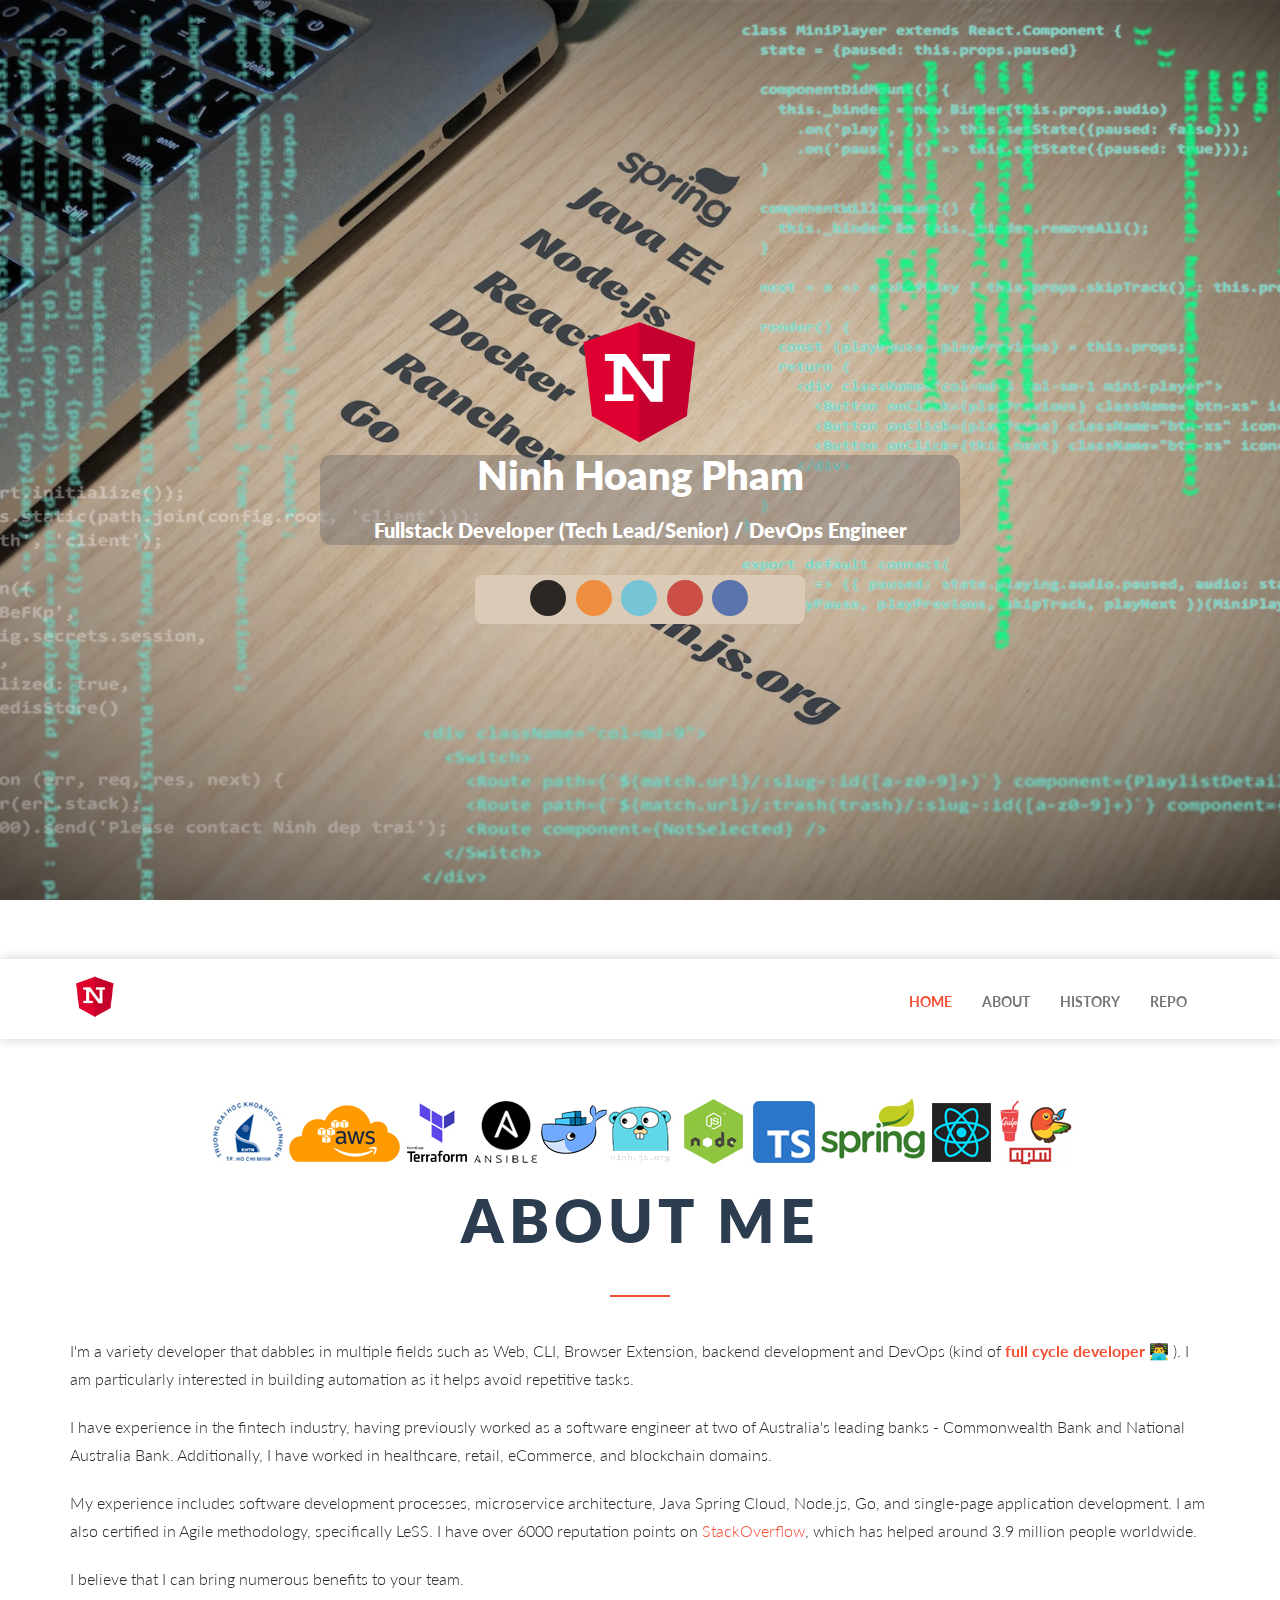
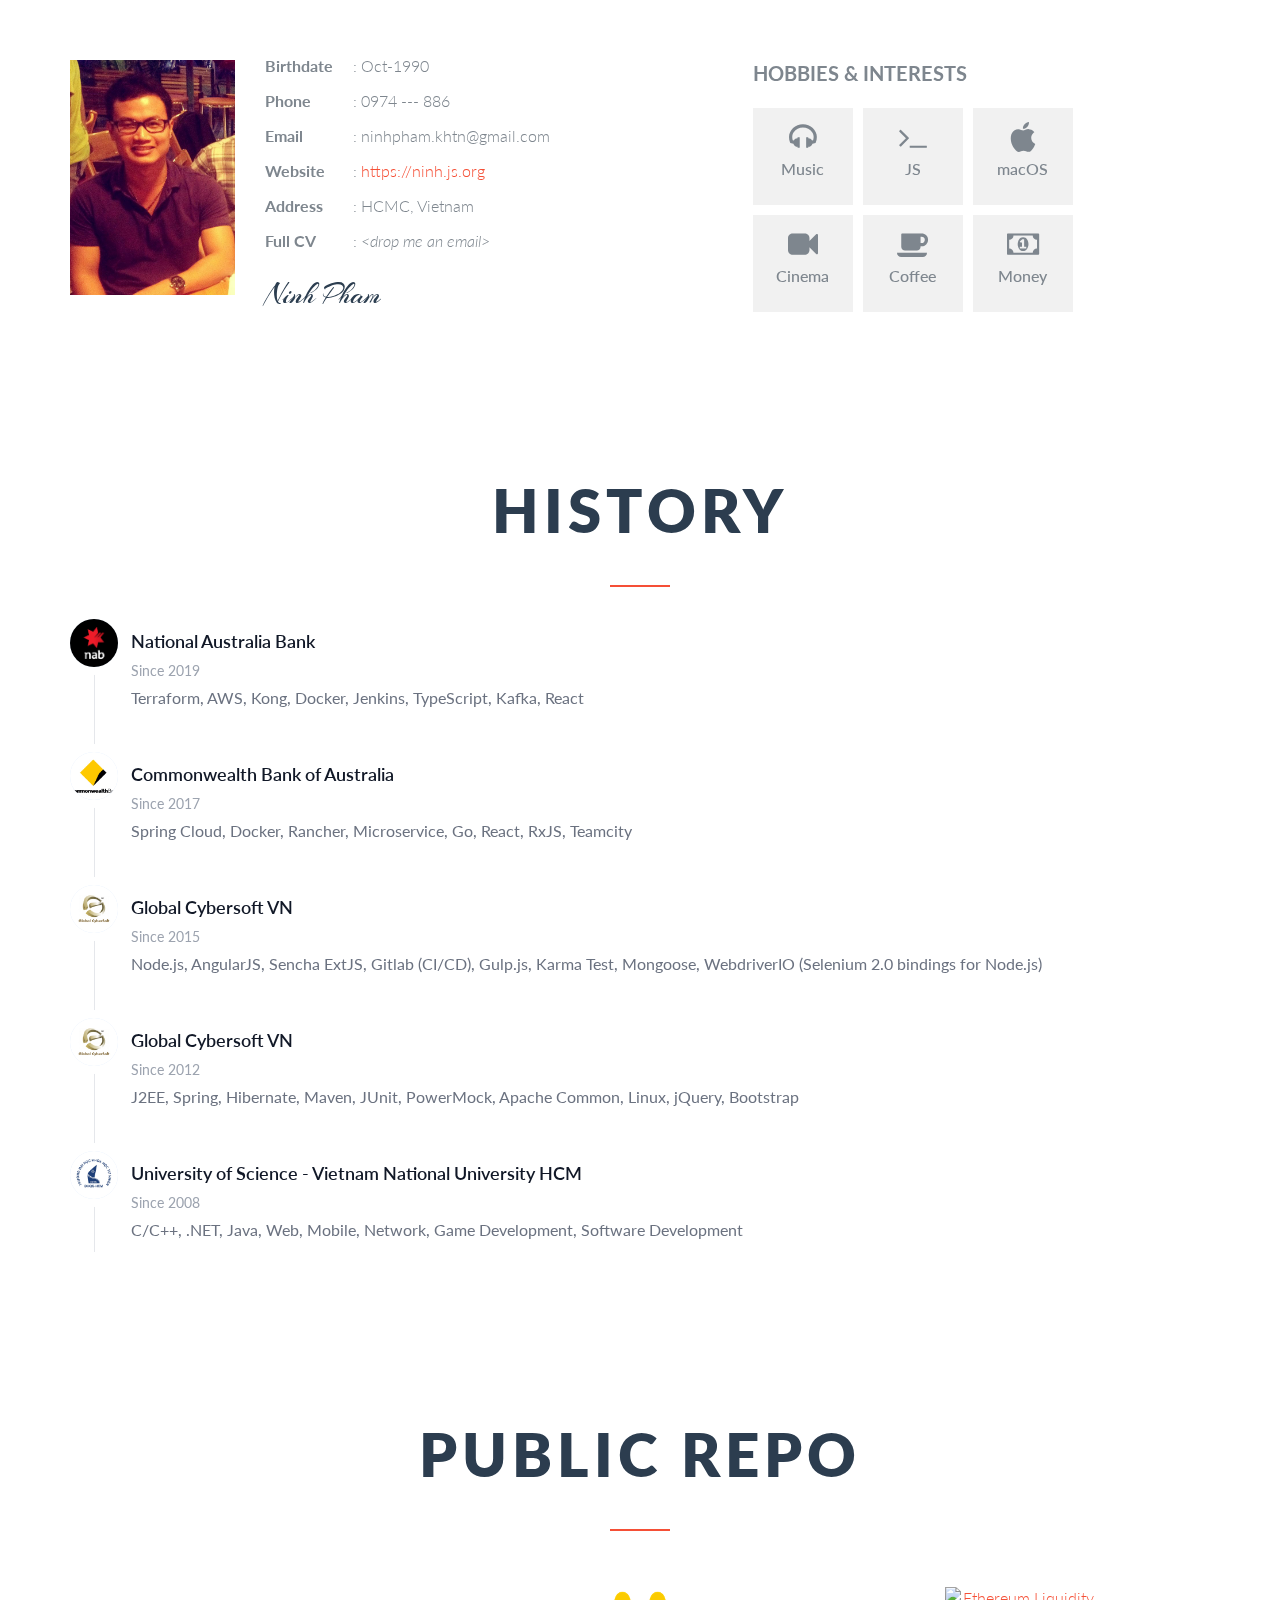
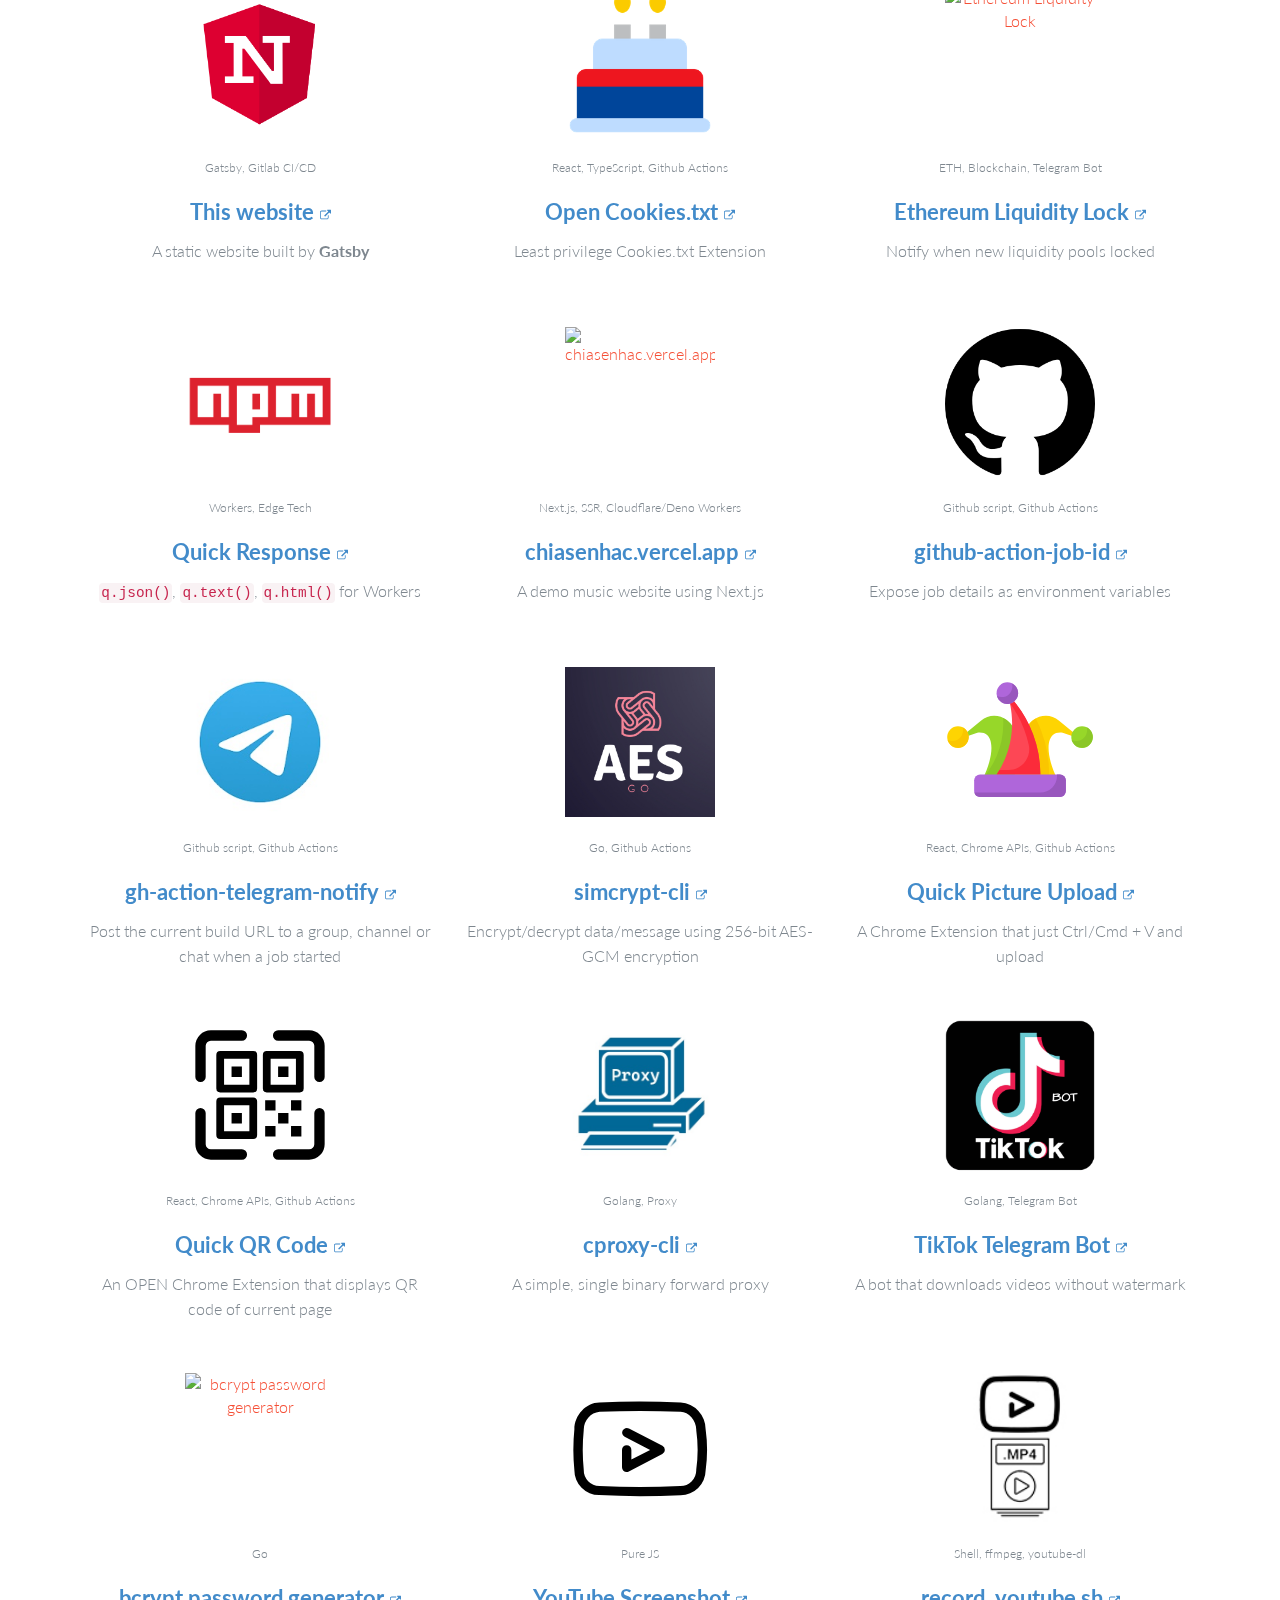
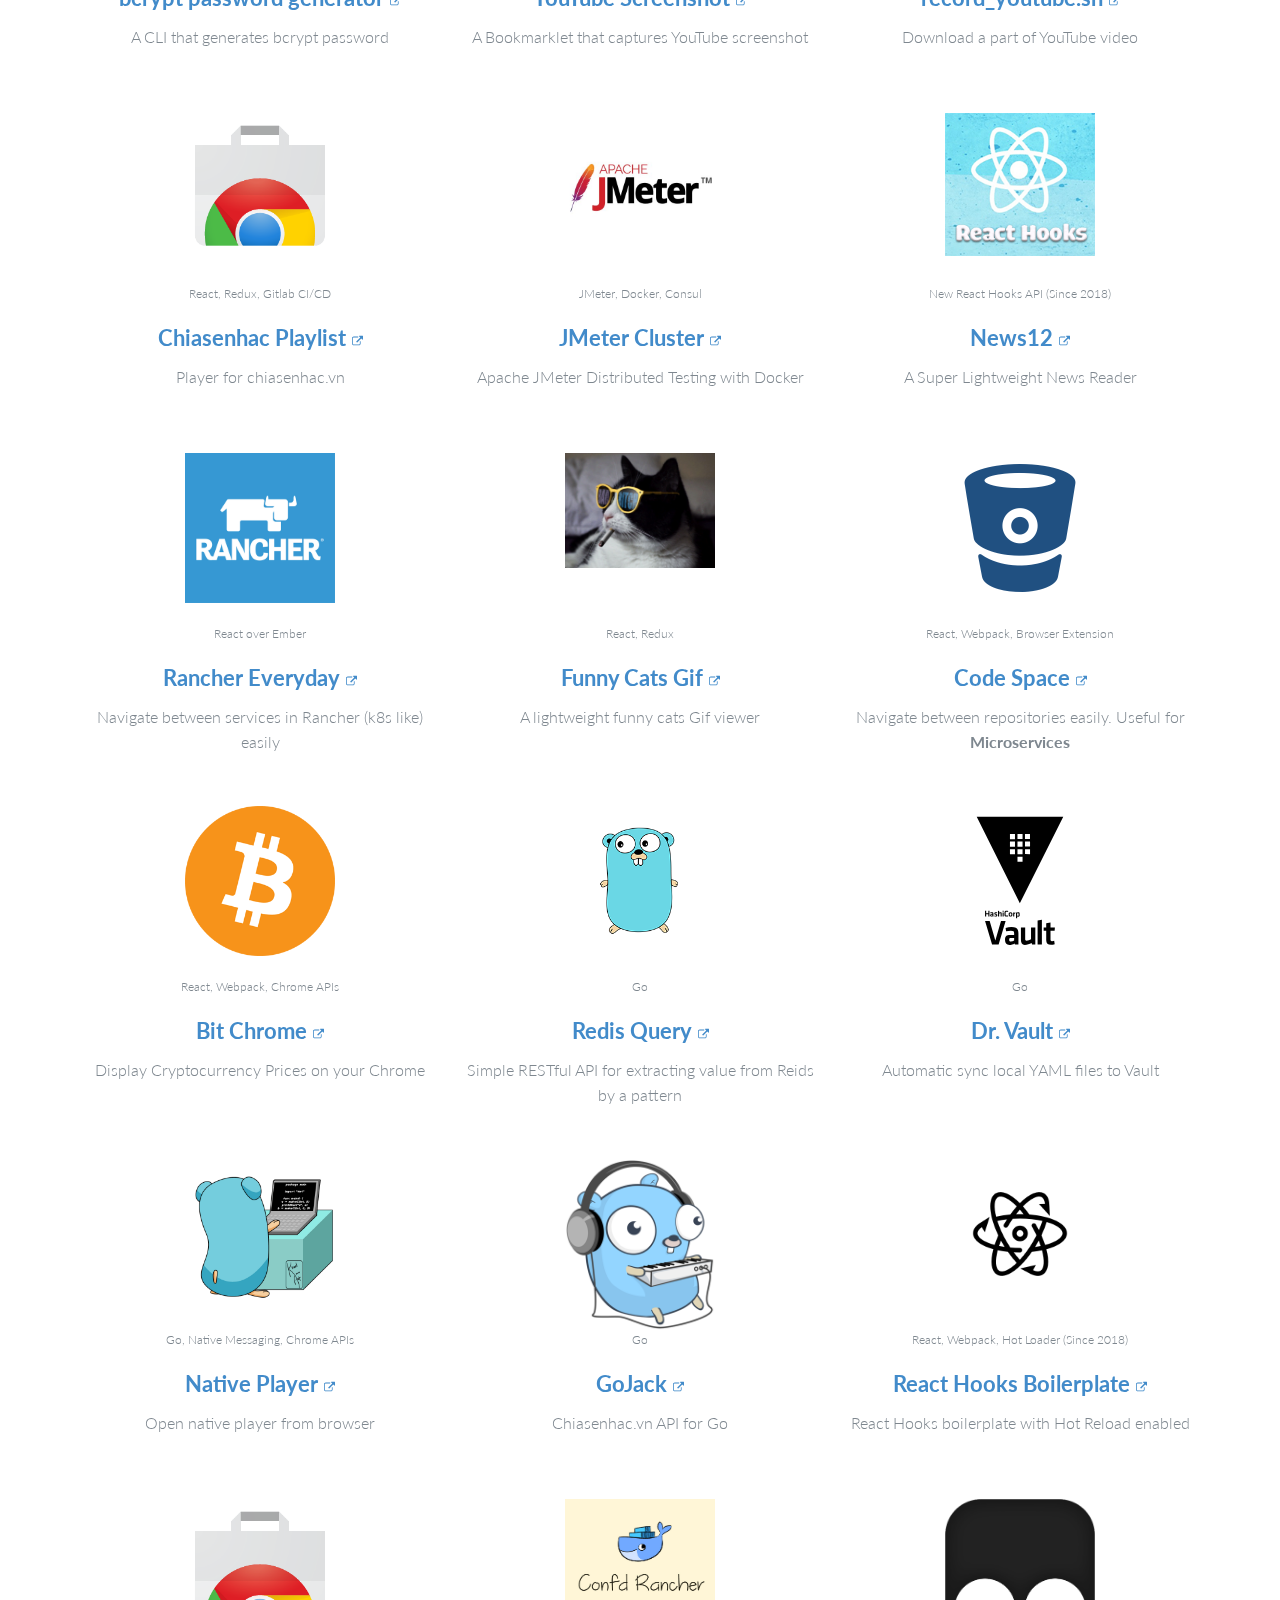
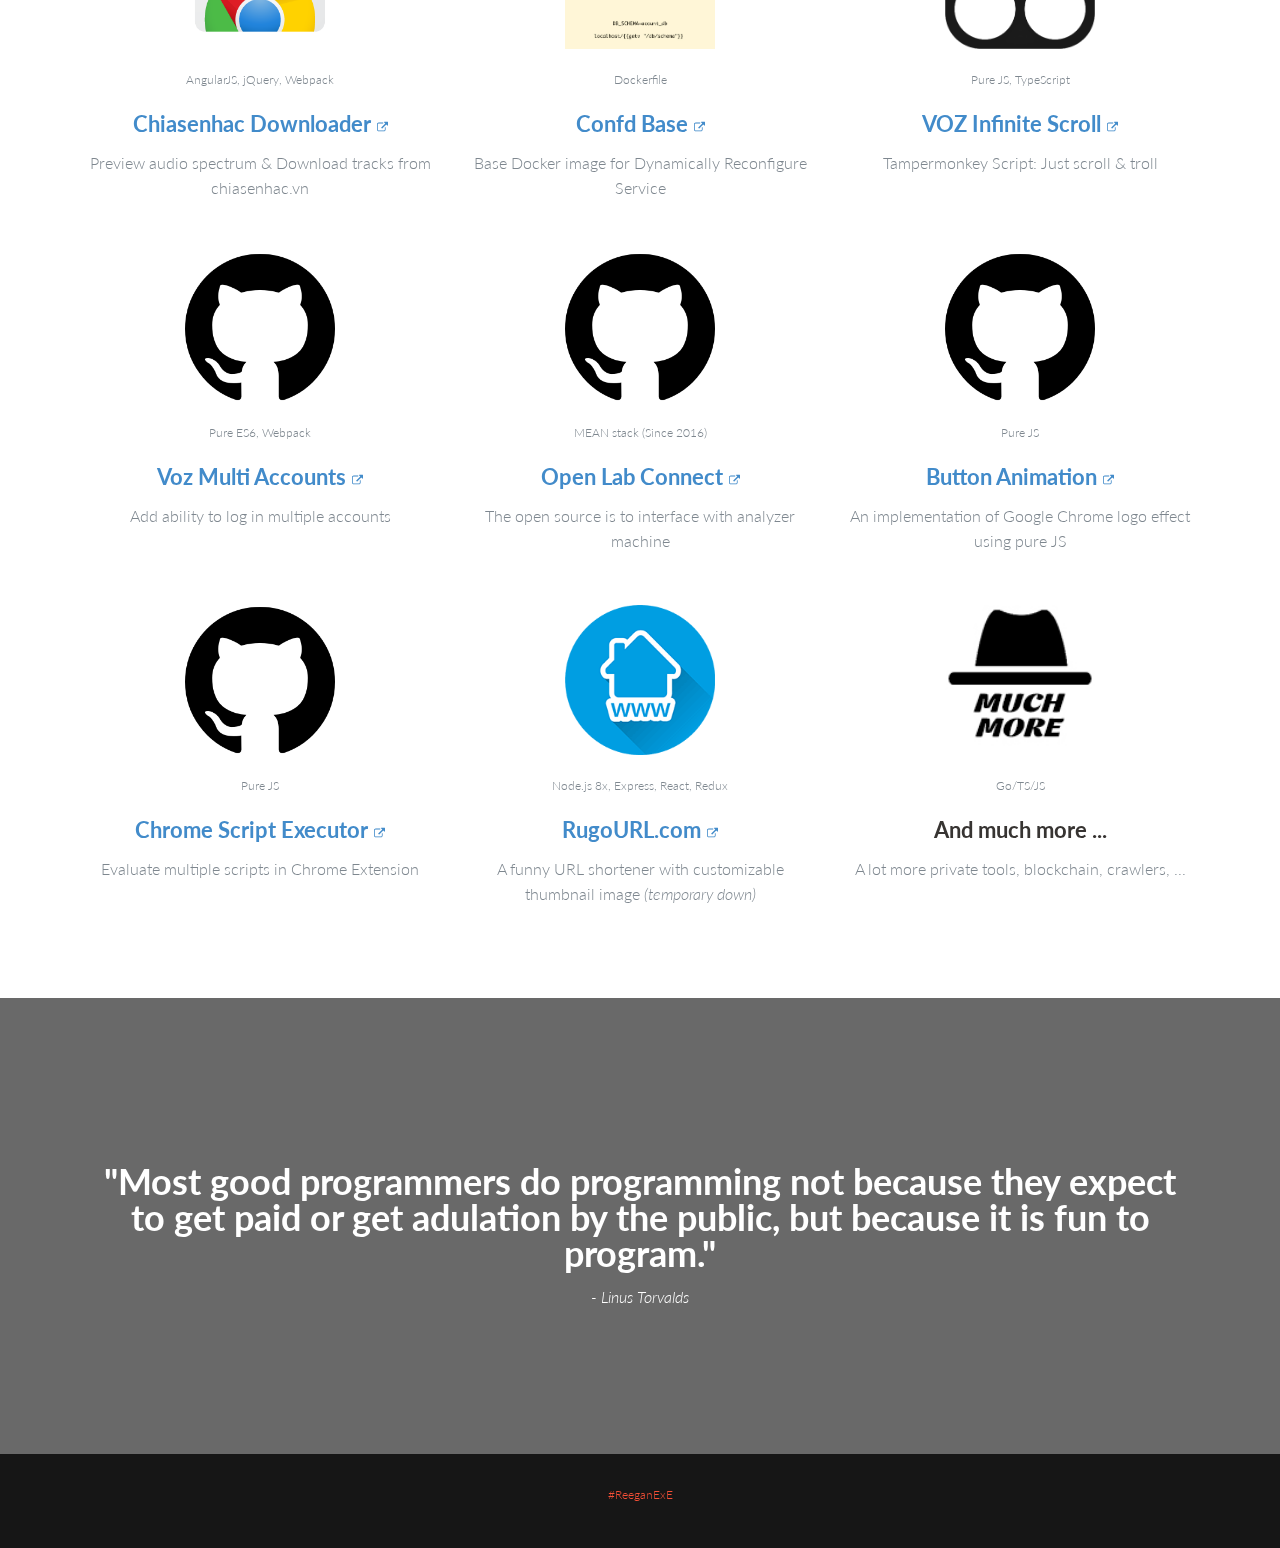
==== index.html @ 6b78e964 "Initial" ====
<!DOCTYPE html><html lang="en"><head><meta charSet="utf-8"/><meta http-equiv="x-ua-compatible" content="ie=edge"/><meta name="viewport" content="width=device-width, initial-scale=1, shrink-to-fit=no"/><meta name="generator" content="Gatsby 5.8.1"/><meta data-react-helmet="true" name="description" content="Ninh Pham (ReeganExE): Java Spring, Node.js, React, Golang, AWS, Docker, TypeScript, DevOps, Webpack, Git, Agile"/><meta data-react-helmet="true" name="keywords" content="Ninh Pham - Resume - ReeganExE"/><meta data-react-helmet="true" property="og:title" content="Ninh Pham - Fullstack Developer / DevOps Engineer (#ReeganExE)"/><meta data-react-helmet="true" property="og:description" content="Ninh Pham (ReeganExE): Java Spring, Node.js, React, Golang, AWS, Docker, TypeScript, DevOps, Webpack, Git, Agile"/><meta data-react-helmet="true" property="og:type" content="website"/><meta data-react-helmet="true" name="twitter:card" content="summary"/><meta data-react-helmet="true" name="twitter:creator" content="@ReeganExE Ninh Pham"/><meta data-react-helmet="true" name="twitter:title" content="Ninh Pham - Fullstack Developer / DevOps Engineer (#ReeganExE)"/><meta data-react-helmet="true" name="twitter:description" content="Ninh Pham (ReeganExE): Java Spring, Node.js, React, Golang, AWS, Docker, TypeScript, DevOps, Webpack, Git, Agile"/><meta data-react-helmet="true" name="twitter:image" content="img/IMG_7351-4-01.jpg"/><meta name="theme-color" content="#663399"/><style data-href="/styles.d5342e9be061a0f0caf0.css" data-identity="gatsby-global-css">/*
! tailwindcss v3.3.2 | MIT License | https://tailwindcss.com
*/*,:after,:before{border:0 solid #e5e7eb;box-sizing:border-box}:after,:before{--tw-content:""}html{-webkit-text-size-adjust:100%;font-feature-settings:normal;font-family:ui-sans-serif,system-ui,-apple-system,BlinkMacSystemFont,Segoe UI,Roboto,Helvetica Neue,Arial,Noto Sans,sans-serif,Apple Color Emoji,Segoe UI Emoji,Segoe UI Symbol,Noto Color Emoji;font-variation-settings:normal;line-height:1.5;-moz-tab-size:4;-o-tab-size:4;tab-size:4}body{line-height:inherit;margin:0}hr{border-top-width:1px;color:inherit;height:0}abbr:where([title]){-webkit-text-decoration:underline dotted;text-decoration:underline dotted}h1,h2,h3,h4,h5,h6{font-size:inherit;font-weight:inherit}a{color:inherit;text-decoration:inherit}b,strong{font-weight:bolder}code,kbd,pre,samp{font-family:ui-monospace,SFMono-Regular,Menlo,Monaco,Consolas,Liberation Mono,Courier New,monospace;font-size:1em}small{font-size:80%}sub,sup{font-size:75%;line-height:0;position:relative;vertical-align:baseline}sub{bottom:-.25em}sup{top:-.5em}table{border-collapse:collapse;border-color:inherit;text-indent:0}button,input,optgroup,select,textarea{color:inherit;font-family:inherit;font-size:100%;font-weight:inherit;line-height:inherit;margin:0;padding:0}button,select{text-transform:none}[type=button],[type=reset],[type=submit],button{-webkit-appearance:button;background-color:transparent;background-image:none}:-moz-focusring{outline:auto}:-moz-ui-invalid{box-shadow:none}progress{vertical-align:baseline}::-webkit-inner-spin-button,::-webkit-outer-spin-button{height:auto}[type=search]{-webkit-appearance:textfield;outline-offset:-2px}::-webkit-search-decoration{-webkit-appearance:none}::-webkit-file-upload-button{-webkit-appearance:button;font:inherit}summary{display:list-item}blockquote,dd,dl,figure,h1,h2,h3,h4,h5,h6,hr,p,pre{margin:0}fieldset{margin:0}fieldset,legend{padding:0}menu,ol,ul{list-style:none;margin:0;padding:0}textarea{resize:vertical}input::-moz-placeholder,textarea::-moz-placeholder{color:#9ca3af;opacity:1}input::placeholder,textarea::placeholder{color:#9ca3af;opacity:1}[role=button],button{cursor:pointer}:disabled{cursor:default}audio,canvas,embed,iframe,img,object,svg,video{display:block;vertical-align:middle}img,video{height:auto;max-width:100%}[hidden]{display:none}*,:after,:before{--tw-border-spacing-x:0;--tw-border-spacing-y:0;--tw-translate-x:0;--tw-translate-y:0;--tw-rotate:0;--tw-skew-x:0;--tw-skew-y:0;--tw-scale-x:1;--tw-scale-y:1;--tw-pan-x: ;--tw-pan-y: ;--tw-pinch-zoom: ;--tw-scroll-snap-strictness:proximity;--tw-gradient-from-position: ;--tw-gradient-via-position: ;--tw-gradient-to-position: ;--tw-ordinal: ;--tw-slashed-zero: ;--tw-numeric-figure: ;--tw-numeric-spacing: ;--tw-numeric-fraction: ;--tw-ring-inset: ;--tw-ring-offset-width:0px;--tw-ring-offset-color:#fff;--tw-ring-color:rgba(59,130,246,.5);--tw-ring-offset-shadow:0 0 #0000;--tw-ring-shadow:0 0 #0000;--tw-shadow:0 0 #0000;--tw-shadow-colored:0 0 #0000;--tw-blur: ;--tw-brightness: ;--tw-contrast: ;--tw-grayscale: ;--tw-hue-rotate: ;--tw-invert: ;--tw-saturate: ;--tw-sepia: ;--tw-drop-shadow: ;--tw-backdrop-blur: ;--tw-backdrop-brightness: ;--tw-backdrop-contrast: ;--tw-backdrop-grayscale: ;--tw-backdrop-hue-rotate: ;--tw-backdrop-invert: ;--tw-backdrop-opacity: ;--tw-backdrop-saturate: ;--tw-backdrop-sepia: }::backdrop{--tw-border-spacing-x:0;--tw-border-spacing-y:0;--tw-translate-x:0;--tw-translate-y:0;--tw-rotate:0;--tw-skew-x:0;--tw-skew-y:0;--tw-scale-x:1;--tw-scale-y:1;--tw-pan-x: ;--tw-pan-y: ;--tw-pinch-zoom: ;--tw-scroll-snap-strictness:proximity;--tw-gradient-from-position: ;--tw-gradient-via-position: ;--tw-gradient-to-position: ;--tw-ordinal: ;--tw-slashed-zero: ;--tw-numeric-figure: ;--tw-numeric-spacing: ;--tw-numeric-fraction: ;--tw-ring-inset: ;--tw-ring-offset-width:0px;--tw-ring-offset-color:#fff;--tw-ring-color:rgba(59,130,246,.5);--tw-ring-offset-shadow:0 0 #0000;--tw-ring-shadow:0 0 #0000;--tw-shadow:0 0 #0000;--tw-shadow-colored:0 0 #0000;--tw-blur: ;--tw-brightness: ;--tw-contrast: ;--tw-grayscale: ;--tw-hue-rotate: ;--tw-invert: ;--tw-saturate: ;--tw-sepia: ;--tw-drop-shadow: ;--tw-backdrop-blur: ;--tw-backdrop-brightness: ;--tw-backdrop-contrast: ;--tw-backdrop-grayscale: ;--tw-backdrop-hue-rotate: ;--tw-backdrop-invert: ;--tw-backdrop-opacity: ;--tw-backdrop-saturate: ;--tw-backdrop-sepia: }.h{position:absolute}.b{position:relative}.p{left:-3.8rem}.q{top:-.5rem}.t{margin-bottom:.25rem}.y{margin-bottom:.5rem}.e{margin-bottom:1rem}.a{margin-left:1.5rem}.g{margin-left:2.25rem}.x{display:block}.i{display:flex}.ea{display:grid}.m{height:3rem}.ja{min-height:340px}.l{width:3rem}.ga{grid-template-columns:repeat(1,minmax(0,1fr))}.j{align-items:center}.k{justify-content:center}.o{border-radius:9999px}.c{border-left-width:1px}.d{--tw-border-opacity:1;border-color:rgb(229 231 235/var(--tw-border-opacity))}.n{--tw-bg-opacity:1;background-color:rgb(219 234 254/var(--tw-bg-opacity))}.ka{padding:1rem}.ma{font-size:22px}.ca{font-size:1rem;line-height:1.5rem}.u{font-size:1.125rem;line-height:1.75rem}.z{font-size:.875rem;line-height:1.25rem}.la{font-weight:700}._{font-weight:400}.v{font-weight:600}.aa{line-height:1}.ba{color:rgb(156 163 175/var(--tw-text-opacity))}.ba,.da{--tw-text-opacity:1}.da{color:rgb(107 114 128/var(--tw-text-opacity))}.w{--tw-text-opacity:1;color:rgb(17 24 39/var(--tw-text-opacity))}.r{--tw-ring-offset-shadow:var(--tw-ring-inset) 0 0 0 var(--tw-ring-offset-width) var(--tw-ring-offset-color);--tw-ring-shadow:var(--tw-ring-inset) 0 0 0 calc(8px + var(--tw-ring-offset-width)) var(--tw-ring-color);box-shadow:var(--tw-ring-offset-shadow),var(--tw-ring-shadow),var(--tw-shadow,0 0 #0000)}.s{--tw-ring-opacity:1;--tw-ring-color:rgb(255 255 255/var(--tw-ring-opacity))}.repo-content{text-align:center}.repo-link h3{color:#428bca;font-size:22px}.repo-link:hover{color:#428bca;text-decoration:underline}.repo-link h3 .fa{font-size:11px;margin-left:6px}.section{padding:56px 0!important}code{padding:2px!important}@media (min-width:768px){.f{margin-bottom:2.5rem}.ha{grid-template-columns:repeat(2,minmax(0,1fr))}}@media (min-width:1024px){.ia{grid-template-columns:repeat(3,minmax(0,1fr))}}</style><title data-react-helmet="true">Ninh Pham - Fullstack Developer / DevOps Engineer (#ReeganExE)</title><link data-react-helmet="true" rel="preconnect" href="https://fonts.gstatic.com"/><link data-react-helmet="true" href="https://fonts.googleapis.com/css2?family=Poppins:wght@700&amp;family=Roboto:wght@300&amp;display=swap" rel="stylesheet"/><link data-react-helmet="true" rel="stylesheet" href="css/style.min.css?202081" title="red"/><link data-react-helmet="true" rel="stylesheet" type="text/css" href="https://fonts.googleapis.com/css?family=Open+Sans:300,400,600,700,800"/><link data-react-helmet="true" rel="stylesheet" type="text/css" href="https://fonts.googleapis.com/css?family=Lato:400,100,200,300,500,600,700,800,900"/><link data-react-helmet="true" rel="stylesheet" type="text/css" href="https://fonts.googleapis.com/css?family=Arizonia"/><style data-styled="" data-styled-version="5.3.9"></style><link rel="icon" href="/favicon-32x32.png?v=75c8dd5d2cea842972329d8e00f5e6ae" type="image/png"/><link rel="manifest" href="/manifest.webmanifest" crossorigin="anonymous"/><link rel="apple-touch-icon" sizes="48x48" href="/icons/icon-48x48.png?v=75c8dd5d2cea842972329d8e00f5e6ae"/><link rel="apple-touch-icon" sizes="72x72" href="/icons/icon-72x72.png?v=75c8dd5d2cea842972329d8e00f5e6ae"/><link rel="apple-touch-icon" sizes="96x96" href="/icons/icon-96x96.png?v=75c8dd5d2cea842972329d8e00f5e6ae"/><link rel="apple-touch-icon" sizes="144x144" href="/icons/icon-144x144.png?v=75c8dd5d2cea842972329d8e00f5e6ae"/><link rel="apple-touch-icon" sizes="192x192" href="/icons/icon-192x192.png?v=75c8dd5d2cea842972329d8e00f5e6ae"/><link rel="apple-touch-icon" sizes="256x256" href="/icons/icon-256x256.png?v=75c8dd5d2cea842972329d8e00f5e6ae"/><link rel="apple-touch-icon" sizes="384x384" href="/icons/icon-384x384.png?v=75c8dd5d2cea842972329d8e00f5e6ae"/><link rel="apple-touch-icon" sizes="512x512" href="/icons/icon-512x512.png?v=75c8dd5d2cea842972329d8e00f5e6ae"/><link rel="preconnect" href="https://www.google-analytics.com"/><link rel="dns-prefetch" href="https://www.google-analytics.com"/><script>
  
  
  if(true) {
    (function(i,s,o,g,r,a,m){i['GoogleAnalyticsObject']=r;i[r]=i[r]||function(){
    (i[r].q=i[r].q||[]).push(arguments)},i[r].l=1*new Date();a=s.createElement(o),
    m=s.getElementsByTagName(o)[0];a.async=1;a.src=g;m.parentNode.insertBefore(a,m)
    })(window,document,'script','https://www.google-analytics.com/analytics.js','ga');
  }
  if (typeof ga === "function") {
    ga('create', 'UA-97317198-5', 'auto', {});
      
      
      
      
      
      }</script></head><body><div id="___gatsby"><div style="outline:none" tabindex="-1" id="gatsby-focus-wrapper"><section id="home" class="home-parallax" data-stellar-background-ratio="0.6" data-stellar-vertical-offset="20"><div class="home-overlay-v2"><div class="container"><div class="col-md-12"><div class="logo"><img src="img/logo.png" class="img-responsive" alt="logo"/></div><div class="info"><h2>Ninh Hoang Pham</h2><h3>Fullstack Developer (Tech Lead/Senior) / DevOps Engineer</h3></div><ul class="social"><li><a target="_blank" class="github" href="https://github.com/ReeganExE" rel="noreferrer"></a></li><li><a target="_blank" class="stackoverflow" href="https://stackoverflow.com/users/1099314/ninh-pham" rel="noreferrer"></a></li><li><a target="_blank" class="twitter" href="https://twitter.com/ReeganExE" rel="noreferrer"></a></li><li><a target="_blank" class="youtube" href="https://www.youtube.com/ReeganExE" rel="noreferrer"></a></li><li><a target="_blank" class="facebook" href="https://www.facebook.com/ReeganExE" rel="noreferrer"></a></li></ul></div></div></div></section><div class="main-menu-continer" id="main-menu-continer"><nav id="main-menu" class="navbar navbar-default"><div class="container"><div class="navbar-header"><button type="button" class="navbar-toggle" data-toggle="collapse" data-target="#bs-example-navbar-collapse-1"><span class="sr-only">Toggle navigation</span><i class="fa fa-navicon"></i></button><a href="#" class="header-logo"><img src="img/logo-2.png" alt="Logo"/></a></div><div class="collapse navbar-collapse" id="bs-example-navbar-collapse-1"><ul class="nav navbar-nav" id="navs"><li class="active"><a href="#home" class="colapse-menu1">Home</a></li><li><a href="#about" class="colapse-menu1">About</a></li><li><a href="#history" class="colapse-menu1">History</a></li><li><a href="#repo" class="colapse-menu1">Repo</a></li></ul></div></div></nav></div><section id="about" class="section about-style2"><div class="container"><div class="section-title"><div class="row"><div class="col-md-12 col-sm4"><img src="img/ninh-stack.jpg?202104" class="img-responsive" alt="Ninh Stack"/></div></div><h2>About me</h2><span class="border"></span><p>I&#x27;m a variety developer that dabbles in multiple fields such as Web, CLI, Browser Extension, backend development and DevOps (kind of<!-- --> <a target="_blank" href="https://netflixtechblog.com/full-cycle-developers-at-netflix-a08c31f83249" title="full cycle developer" rel="noreferrer"><b>full cycle developer</b></a> <!-- -->👨‍💻 ). I am particularly interested in building automation as it helps avoid repetitive tasks.</p><p>I have experience in the fintech industry, having previously worked as a software engineer at two of Australia&#x27;s leading banks - Commonwealth Bank and National Australia Bank. Additionally, I have worked in healthcare, retail, eCommerce, and blockchain domains.</p><p>My experience includes software development processes, microservice architecture, Java Spring Cloud, Node.js, Go, and single-page application development. I am also certified in Agile methodology, specifically LeSS. I have over 6000 reputation points on<!-- --> <a href="https://stackoverflow.com/users/1099314/ninh-pham" target="_blank" rel="noreferrer">StackOverflow</a>, which has helped around 3.9 million people worldwide.</p><p>I believe that I can bring numerous benefits to your team.</p></div><div class="row"><div class="col-md-2"><img id="photo" src="img/IMG_7351-4-01.jpg?0210" alt="avater" class="img-responsive"/></div><div class="col-md-5"><div class="about-info"><div class="info-title"><p>Birthdate</p><p>Phone</p><p>Email</p><p>Website</p><p>Address</p><p>Full CV</p></div><div class="info-details"><p>: Oct-1990</p><p>: 0974 --- 886</p><p>: ninhpham.khtn@gmail.com</p><p>: <a href="https://ninh.js.org">https://ninh.js.org</a></p><p>: HCMC, Vietnam</p><p>: <i>&lt;drop me an email&gt;</i></p></div><p class="about-signature">Ninh Pham</p></div></div><div class="col-md-4"><div class="about-extra"><h4>HOBBIES &amp; INTERESTS</h4><div class="about-extra-icon-style2"><ul><li><p><i class="fa-headphones"></i><br/><span>Music</span></p></li><li><p><i class="fa-terminal"></i><br/><span>JS</span></p></li><li><p><i class="fa-apple2"></i><br/><span>macOS</span></p></li><li><p><i class="fa-video-camera"></i><br/><span>Cinema</span></p></li><li><p><i class="fa-coffee"></i><br/><span>Coffee</span></p></li><li><p><i class="fa-money"></i><br/><span>Money</span></p></li></ul></div></div></div></div></div></section><section id="history" class="section"><div class="container"><div class="section-title"><h2>History</h2><span class="border"></span></div><ol class="a b c d"><li class="e f g b"><span class="h i j k l m n o p q r s"><img src="/img/nab.jpg" alt="National Australia Bank" class="o"/></span><h3 class="i j t u v w">National Australia Bank</h3><time class="x y z _ aa ba">Since <!-- -->2019</time><p class="e ca _ da">Terraform, AWS, Kong, Docker, Jenkins, TypeScript, Kafka, React</p></li><li class="e f g b"><span class="h i j k l m n o p q r s"><img src="/img/cba.jpg" alt="Commonwealth Bank of Australia" class="o"/></span><h3 class="i j t u v w">Commonwealth Bank of Australia</h3><time class="x y z _ aa ba">Since <!-- -->2017</time><p class="e ca _ da">Spring Cloud, Docker, Rancher, Microservice, Go, React, RxJS, Teamcity</p></li><li class="e f g b"><span class="h i j k l m n o p q r s"><img src="/img/gcs.jpg" alt="Global Cybersoft VN" class="o"/></span><h3 class="i j t u v w">Global Cybersoft VN</h3><time class="x y z _ aa ba">Since <!-- -->2015</time><p class="e ca _ da">Node.js, AngularJS, Sencha ExtJS, Gitlab (CI/CD), Gulp.js, Karma Test, Mongoose, WebdriverIO (Selenium 2.0 bindings for Node.js)</p></li><li class="e f g b"><span class="h i j k l m n o p q r s"><img src="/img/gcs.jpg" alt="Global Cybersoft VN" class="o"/></span><h3 class="i j t u v w">Global Cybersoft VN</h3><time class="x y z _ aa ba">Since <!-- -->2012</time><p class="e ca _ da">J2EE, Spring, Hibernate, Maven, JUnit, PowerMock, Apache Common, Linux, jQuery, Bootstrap</p></li><li class="e f g b"><span class="h i j k l m n o p q r s"><img src="/img/hcmus.jpg" alt="University of Science - Vietnam National University HCM" class="o"/></span><h3 class="i j t u v w">University of Science - Vietnam National University HCM</h3><time class="x y z _ aa ba">Since <!-- -->2008</time><p class="e ca _ da">C/C++, .NET, Java, Web, Mobile, Network, Game Development, Software Development</p></li></ol></div></section><section id="repo" class="section"><div class="container"><div class="section-title"><h2>Public repo</h2><span class="border"></span></div><div class="ea ga ha ia"><div class="ja ka"><div class="chart" data-percent="75"><a title="Click to view" href="https://ninh.js.org" target="_blank" rel="noreferrer"><img src="img/logo.png" alt="This website"/></a></div><div class="repo-content"><div class="small">Gatsby, Gitlab CI/CD</div><a class="repo-link la" title="Click to view" href="https://ninh.js.org" target="_blank" rel="noreferrer"><h3>This website<i class="fa fa-external-link" aria-hidden="true"></i></h3></a><p>A static website built by <b>Gatsby</b></p></div></div><div class="ja ka"><div class="chart" data-percent="75"><a title="Click to view" href="https://chrome.google.com/webstore/detail/open-cookiestxt/gdocmgbfkjnnpapoeobnolbbkoibbcif" target="_blank" rel="noreferrer"><img src="img/open-cookies-txt.png" alt="Open Cookies.txt"/></a></div><div class="repo-content"><div class="small">React, TypeScript, Github Actions</div><a class="repo-link la" title="Click to view" href="https://chrome.google.com/webstore/detail/open-cookiestxt/gdocmgbfkjnnpapoeobnolbbkoibbcif" target="_blank" rel="noreferrer"><h3>Open Cookies.txt<i class="fa fa-external-link" aria-hidden="true"></i></h3></a><p>Least privilege Cookies.txt Extension</p></div></div><div class="ja ka"><div class="chart" data-percent="75"><a title="Click to view" href="https://twitter.com/UnicryptLock" target="_blank" rel="noreferrer"><img src="img/eth-lock.jpg" alt="Ethereum Liquidity Lock"/></a></div><div class="repo-content"><div class="small">ETH, Blockchain, Telegram Bot</div><a class="repo-link la" title="Click to view" href="https://twitter.com/UnicryptLock" target="_blank" rel="noreferrer"><h3>Ethereum Liquidity Lock<i class="fa fa-external-link" aria-hidden="true"></i></h3></a><p>Notify when new liquidity pools locked</p></div></div><div class="ja ka"><div class="chart" data-percent="75"><a title="Click to view" href="https://www.npmjs.com/package/quick-res" target="_blank" rel="noreferrer"><img src="img/npm.png" alt="Quick Response"/></a></div><div class="repo-content"><div class="small">Workers, Edge Tech</div><a class="repo-link la" title="Click to view" href="https://www.npmjs.com/package/quick-res" target="_blank" rel="noreferrer"><h3>Quick Response<i class="fa fa-external-link" aria-hidden="true"></i></h3></a><p><code>q.json()</code>, <code>q.text()</code>, <code>q.html()</code> for Workers</p></div></div><div class="ja ka"><div class="chart" data-percent="75"><a title="Click to view" href="https://chiasenhac.vercel.app/mp3/the-chainsmokers-phoebe-ryan/all-we-know-tsvqq0w0qeen9n.html" target="_blank" rel="noreferrer"><img src="img/chiasenhac.jpg" alt="chiasenhac.vercel.app"/></a></div><div class="repo-content"><div class="small">Next.js, SSR, Cloudflare/Deno Workers</div><a class="repo-link la" title="Click to view" href="https://chiasenhac.vercel.app/mp3/the-chainsmokers-phoebe-ryan/all-we-know-tsvqq0w0qeen9n.html" target="_blank" rel="noreferrer"><h3>chiasenhac.vercel.app<i class="fa fa-external-link" aria-hidden="true"></i></h3></a><p>A demo music website using Next.js</p></div></div><div class="ja ka"><div class="chart" data-percent="75"><a title="Click to view" href="https://github.com/ReeganExE/github-action-job-id" target="_blank" rel="noreferrer"><img src="img/github.png" alt="github-action-job-id"/></a></div><div class="repo-content"><div class="small">Github script, Github Actions</div><a class="repo-link la" title="Click to view" href="https://github.com/ReeganExE/github-action-job-id" target="_blank" rel="noreferrer"><h3>github-action-job-id<i class="fa fa-external-link" aria-hidden="true"></i></h3></a><p>Expose job details as environment variables</p></div></div><div class="ja ka"><div class="chart" data-percent="75"><a title="Click to view" href="https://github.com/ReeganExE/github-action-telegram-notify" target="_blank" rel="noreferrer"><img src="img/telegram.jpg" alt="gh-action-telegram-notify"/></a></div><div class="repo-content"><div class="small">Github script, Github Actions</div><a class="repo-link la" title="Click to view" href="https://github.com/ReeganExE/github-action-telegram-notify" target="_blank" rel="noreferrer"><h3>gh-action-telegram-notify<i class="fa fa-external-link" aria-hidden="true"></i></h3></a><p>Post the current build URL to a group, channel or chat when a job started</p></div></div><div class="ja ka"><div class="chart" data-percent="75"><a title="Click to view" href="https://github.com/ReeganExE/simcrypt-cli" target="_blank" rel="noreferrer"><img src="img/simcrypt-cli.jpg" alt="simcrypt-cli"/></a></div><div class="repo-content"><div class="small">Go, Github Actions</div><a class="repo-link la" title="Click to view" href="https://github.com/ReeganExE/simcrypt-cli" target="_blank" rel="noreferrer"><h3>simcrypt-cli<i class="fa fa-external-link" aria-hidden="true"></i></h3></a><p>Encrypt/decrypt data/message using 256-bit AES-GCM encryption</p></div></div><div class="ja ka"><div class="chart" data-percent="75"><a title="Click to view" href="https://github.com/ReeganExE/quickpic" target="_blank" rel="noreferrer"><img src="img/jester-hat.svg" alt="Quick Picture Upload"/></a></div><div class="repo-content"><div class="small">React, Chrome APIs, Github Actions</div><a class="repo-link la" title="Click to view" href="https://github.com/ReeganExE/quickpic" target="_blank" rel="noreferrer"><h3>Quick Picture Upload<i class="fa fa-external-link" aria-hidden="true"></i></h3></a><p>A Chrome Extension that just Ctrl/Cmd + V and upload</p></div></div><div class="ja ka"><div class="chart" data-percent="75"><a title="Click to view" href="https://github.com/ReeganExE/qrcode-extension" target="_blank" rel="noreferrer"><img src="img/qr-code.svg" alt="Quick QR Code"/></a></div><div class="repo-content"><div class="small">React, Chrome APIs, Github Actions</div><a class="repo-link la" title="Click to view" href="https://github.com/ReeganExE/qrcode-extension" target="_blank" rel="noreferrer"><h3>Quick QR Code<i class="fa fa-external-link" aria-hidden="true"></i></h3></a><p>An OPEN Chrome Extension that displays QR code of current page</p></div></div><div class="ja ka"><div class="chart" data-percent="75"><a title="Click to view" href="https://github.com/ReeganExE/cproxy-cli" target="_blank" rel="noreferrer"><img src="img/cproxy.jpg" alt="cproxy-cli"/></a></div><div class="repo-content"><div class="small">Golang, Proxy</div><a class="repo-link la" title="Click to view" href="https://github.com/ReeganExE/cproxy-cli" target="_blank" rel="noreferrer"><h3>cproxy-cli<i class="fa fa-external-link" aria-hidden="true"></i></h3></a><p>A simple, single binary forward proxy</p></div></div><div class="ja ka"><div class="chart" data-percent="75"><a title="Click to view" href="https://github.com/ReeganExE/tiktok-telegrambot" target="_blank" rel="noreferrer"><img src="img/tiktok.png" alt="TikTok Telegram Bot"/></a></div><div class="repo-content"><div class="small">Golang, Telegram Bot</div><a class="repo-link la" title="Click to view" href="https://github.com/ReeganExE/tiktok-telegrambot" target="_blank" rel="noreferrer"><h3>TikTok Telegram Bot<i class="fa fa-external-link" aria-hidden="true"></i></h3></a><p>A bot that downloads videos without watermark</p></div></div><div class="ja ka"><div class="chart" data-percent="75"><a title="Click to view" href="https://github.com/ReeganExE/bcrypt-cli#bcrypt" target="_blank" rel="noreferrer"><img src="img/bcrypt.jpg" alt="bcrypt password generator"/></a></div><div class="repo-content"><div class="small">Go</div><a class="repo-link la" title="Click to view" href="https://github.com/ReeganExE/bcrypt-cli#bcrypt" target="_blank" rel="noreferrer"><h3>bcrypt password generator<i class="fa fa-external-link" aria-hidden="true"></i></h3></a><p>A CLI that generates bcrypt password</p></div></div><div class="ja ka"><div class="chart" data-percent="75"><a title="Click to view" href="https://github.com/ReeganExE/youtube-screenshot" target="_blank" rel="noreferrer"><img src="img/youtube.svg" alt="YouTube Screenshot"/></a></div><div class="repo-content"><div class="small">Pure JS</div><a class="repo-link la" title="Click to view" href="https://github.com/ReeganExE/youtube-screenshot" target="_blank" rel="noreferrer"><h3>YouTube Screenshot<i class="fa fa-external-link" aria-hidden="true"></i></h3></a><p>A Bookmarklet that captures YouTube screenshot</p></div></div><div class="ja ka"><div class="chart" data-percent="75"><a title="Click to view" href="https://github.com/ReeganExE/record_youtube.sh" target="_blank" rel="noreferrer"><img src="img/record_youtube.jpg" alt="record_youtube.sh"/></a></div><div class="repo-content"><div class="small">Shell, ffmpeg, youtube-dl</div><a class="repo-link la" title="Click to view" href="https://github.com/ReeganExE/record_youtube.sh" target="_blank" rel="noreferrer"><h3>record_youtube.sh<i class="fa fa-external-link" aria-hidden="true"></i></h3></a><p>Download a part of YouTube video</p></div></div><div class="ja ka"><div class="chart" data-percent="75"><a title="Click to view" href="https://chrome.google.com/webstore/detail/chiasenhac-playlist/eflhegkkifpfnaoacehpjigmpopijaah" target="_blank" rel="noreferrer"><img src="img/chrome-web-store.png" alt="Chiasenhac Playlist"/></a></div><div class="repo-content"><div class="small">React, Redux, Gitlab CI/CD</div><a class="repo-link la" title="Click to view" href="https://chrome.google.com/webstore/detail/chiasenhac-playlist/eflhegkkifpfnaoacehpjigmpopijaah" target="_blank" rel="noreferrer"><h3>Chiasenhac Playlist<i class="fa fa-external-link" aria-hidden="true"></i></h3></a><p>Player for chiasenhac.vn</p></div></div><div class="ja ka"><div class="chart" data-percent="75"><a title="Click to view" href="https://github.com/ReeganExE/jmeter-distributed-consul" target="_blank" rel="noreferrer"><img src="img/jmeter.jpg" alt="JMeter Cluster"/></a></div><div class="repo-content"><div class="small">JMeter, Docker, Consul</div><a class="repo-link la" title="Click to view" href="https://github.com/ReeganExE/jmeter-distributed-consul" target="_blank" rel="noreferrer"><h3>JMeter Cluster<i class="fa fa-external-link" aria-hidden="true"></i></h3></a><p>Apache JMeter Distributed Testing with Docker</p></div></div><div class="ja ka"><div class="chart" data-percent="75"><a title="Click to view" href="https://github.com/ReeganExE/news12" target="_blank" rel="noreferrer"><img src="img/react-hook.jpg" alt="News12"/></a></div><div class="repo-content"><div class="small">New React Hooks API (Since 2018)</div><a class="repo-link la" title="Click to view" href="https://github.com/ReeganExE/news12" target="_blank" rel="noreferrer"><h3>News12<i class="fa fa-external-link" aria-hidden="true"></i></h3></a><p>A Super Lightweight News Reader</p></div></div><div class="ja ka"><div class="chart" data-percent="75"><a title="Click to view" href="https://github.com/ReeganExE/rancher-everyday" target="_blank" rel="noreferrer"><img src="img/rancher-logo-square.png" alt="Rancher Everyday"/></a></div><div class="repo-content"><div class="small">React over Ember</div><a class="repo-link la" title="Click to view" href="https://github.com/ReeganExE/rancher-everyday" target="_blank" rel="noreferrer"><h3>Rancher Everyday<i class="fa fa-external-link" aria-hidden="true"></i></h3></a><p>Navigate between services in Rancher (k8s like) easily</p></div></div><div class="ja ka"><div class="chart" data-percent="75"><a title="Click to view" href="https://ninh.js.org/cat" target="_blank" rel="noreferrer"><img src="img/bad-cat.jpg" alt="Funny Cats Gif"/></a></div><div class="repo-content"><div class="small">React, Redux</div><a class="repo-link la" title="Click to view" href="https://ninh.js.org/cat" target="_blank" rel="noreferrer"><h3>Funny Cats Gif<i class="fa fa-external-link" aria-hidden="true"></i></h3></a><p>A lightweight funny cats Gif viewer</p></div></div><div class="ja ka"><div class="chart" data-percent="75"><a title="Click to view" href="https://github.com/ReeganExE/codespace" target="_blank" rel="noreferrer"><img src="img/bitbucket.png" alt="Code Space"/></a></div><div class="repo-content"><div class="small">React, Webpack, Browser Extension</div><a class="repo-link la" title="Click to view" href="https://github.com/ReeganExE/codespace" target="_blank" rel="noreferrer"><h3>Code Space<i class="fa fa-external-link" aria-hidden="true"></i></h3></a><p>Navigate between repositories easily. Useful for <b>Microservices</b></p></div></div><div class="ja ka"><div class="chart" data-percent="75"><a title="Click to view" href="https://github.com/ReeganExE/bit-chrome" target="_blank" rel="noreferrer"><img src="img/BC_Logo_.png" alt="Bit Chrome"/></a></div><div class="repo-content"><div class="small">React, Webpack, Chrome APIs</div><a class="repo-link la" title="Click to view" href="https://github.com/ReeganExE/bit-chrome" target="_blank" rel="noreferrer"><h3>Bit Chrome<i class="fa fa-external-link" aria-hidden="true"></i></h3></a><p>Display Cryptocurrency Prices on your Chrome</p></div></div><div class="ja ka"><div class="chart" data-percent="75"><a title="Click to view" href="https://github.com/ReeganExE/redis-query" target="_blank" rel="noreferrer"><img src="img/golang.png" alt="Redis Query"/></a></div><div class="repo-content"><div class="small">Go</div><a class="repo-link la" title="Click to view" href="https://github.com/ReeganExE/redis-query" target="_blank" rel="noreferrer"><h3>Redis Query<i class="fa fa-external-link" aria-hidden="true"></i></h3></a><p>Simple RESTful API for extracting value from Reids by a pattern</p></div></div><div class="ja ka"><div class="chart" data-percent="75"><a title="Click to view" href="https://github.com/ReeganExE/dr-vault" target="_blank" rel="noreferrer"><img src="img/vault.svg" alt="Dr. Vault"/></a></div><div class="repo-content"><div class="small">Go</div><a class="repo-link la" title="Click to view" href="https://github.com/ReeganExE/dr-vault" target="_blank" rel="noreferrer"><h3>Dr. Vault<i class="fa fa-external-link" aria-hidden="true"></i></h3></a><p>Automatic sync local YAML files to Vault</p></div></div><div class="ja ka"><div class="chart" data-percent="75"><a title="Click to view" href="https://github.com/ReeganExE/native-player" target="_blank" rel="noreferrer"><img src="img/golang.gif" alt="Native Player"/></a></div><div class="repo-content"><div class="small">Go, Native Messaging, Chrome APIs</div><a class="repo-link la" title="Click to view" href="https://github.com/ReeganExE/native-player" target="_blank" rel="noreferrer"><h3>Native Player<i class="fa fa-external-link" aria-hidden="true"></i></h3></a><p>Open native player from browser</p></div></div><div class="ja ka"><div class="chart" data-percent="75"><a title="Click to view" href="https://github.com/ReeganExE/gojack" target="_blank" rel="noreferrer"><img src="img/gojack.png" alt="GoJack"/></a></div><div class="repo-content"><div class="small">Go</div><a class="repo-link la" title="Click to view" href="https://github.com/ReeganExE/gojack" target="_blank" rel="noreferrer"><h3>GoJack<i class="fa fa-external-link" aria-hidden="true"></i></h3></a><p>Chiasenhac.vn API for Go</p></div></div><div class="ja ka"><div class="chart" data-percent="75"><a title="Click to view" href="https://github.com/ReeganExE/react-hooks-boilerplate" target="_blank" rel="noreferrer"><img src="img/rehook.png" alt="React Hooks Boilerplate"/></a></div><div class="repo-content"><div class="small">React, Webpack, Hot Loader (Since 2018)</div><a class="repo-link la" title="Click to view" href="https://github.com/ReeganExE/react-hooks-boilerplate" target="_blank" rel="noreferrer"><h3>React Hooks Boilerplate<i class="fa fa-external-link" aria-hidden="true"></i></h3></a><p>React Hooks boilerplate with Hot Reload enabled</p></div></div><div class="ja ka"><div class="chart" data-percent="75"><a title="Click to view" href="https://chrome.google.com/webstore/detail/chiasenhac-downloader-2/iioflhiclipmefbnlfphcjidamknmckc" target="_blank" rel="noreferrer"><img src="img/chrome-web-store.png" alt="Chiasenhac Downloader"/></a></div><div class="repo-content"><div class="small">AngularJS, jQuery, Webpack</div><a class="repo-link la" title="Click to view" href="https://chrome.google.com/webstore/detail/chiasenhac-downloader-2/iioflhiclipmefbnlfphcjidamknmckc" target="_blank" rel="noreferrer"><h3>Chiasenhac Downloader<i class="fa fa-external-link" aria-hidden="true"></i></h3></a><p>Preview audio spectrum &amp; Download tracks from chiasenhac.vn</p></div></div><div class="ja ka"><div class="chart" data-percent="75"><a title="Click to view" href="https://github.com/ReeganExE/confd-base" target="_blank" rel="noreferrer"><img src="img/confd-rancher.jpg" alt="Confd Base"/></a></div><div class="repo-content"><div class="small">Dockerfile</div><a class="repo-link la" title="Click to view" href="https://github.com/ReeganExE/confd-base" target="_blank" rel="noreferrer"><h3>Confd Base<i class="fa fa-external-link" aria-hidden="true"></i></h3></a><p>Base Docker image for Dynamically Reconfigure Service</p></div></div><div class="ja ka"><div class="chart" data-percent="75"><a title="Click to view" href="https://github.com/ReeganExE/voz-infinite-scroll" target="_blank" rel="noreferrer"><img src="img/script.png" alt="VOZ Infinite Scroll"/></a></div><div class="repo-content"><div class="small">Pure JS, TypeScript</div><a class="repo-link la" title="Click to view" href="https://github.com/ReeganExE/voz-infinite-scroll" target="_blank" rel="noreferrer"><h3>VOZ Infinite Scroll<i class="fa fa-external-link" aria-hidden="true"></i></h3></a><p>Tampermonkey Script: Just scroll &amp; troll</p></div></div><div class="ja ka"><div class="chart" data-percent="75"><a title="Click to view" href="https://github.com/ReeganExE/voz-multiacc" target="_blank" rel="noreferrer"><img src="img/github.png" alt="Voz Multi Accounts"/></a></div><div class="repo-content"><div class="small">Pure ES6, Webpack</div><a class="repo-link la" title="Click to view" href="https://github.com/ReeganExE/voz-multiacc" target="_blank" rel="noreferrer"><h3>Voz Multi Accounts<i class="fa fa-external-link" aria-hidden="true"></i></h3></a><p>Add ability to log in multiple accounts</p></div></div><div class="ja ka"><div class="chart" data-percent="75"><a title="Click to view" href="https://github.com/OpenLabConnect/OpenLabConnect/tree/parsers" target="_blank" rel="noreferrer"><img src="img/github.png" alt="Open Lab Connect"/></a></div><div class="repo-content"><div class="small">MEAN stack (Since 2016)</div><a class="repo-link la" title="Click to view" href="https://github.com/OpenLabConnect/OpenLabConnect/tree/parsers" target="_blank" rel="noreferrer"><h3>Open Lab Connect<i class="fa fa-external-link" aria-hidden="true"></i></h3></a><p>The open source is to interface with analyzer machine</p></div></div><div class="ja ka"><div class="chart" data-percent="75"><a title="Click to view" href="https://github.com/ReeganExE/wave-animation" target="_blank" rel="noreferrer"><img src="img/github.png" alt="Button Animation"/></a></div><div class="repo-content"><div class="small">Pure JS</div><a class="repo-link la" title="Click to view" href="https://github.com/ReeganExE/wave-animation" target="_blank" rel="noreferrer"><h3>Button Animation<i class="fa fa-external-link" aria-hidden="true"></i></h3></a><p>An implementation of Google Chrome logo effect using pure JS</p></div></div><div class="ja ka"><div class="chart" data-percent="75"><a title="Click to view" href="https://github.com/ReeganExE/chrome-script-execution" target="_blank" rel="noreferrer"><img src="img/github.png" alt="Chrome Script Executor"/></a></div><div class="repo-content"><div class="small">Pure JS</div><a class="repo-link la" title="Click to view" href="https://github.com/ReeganExE/chrome-script-execution" target="_blank" rel="noreferrer"><h3>Chrome Script Executor<i class="fa fa-external-link" aria-hidden="true"></i></h3></a><p>Evaluate multiple scripts in Chrome Extension</p></div></div><div class="ja ka"><div class="chart" data-percent="75"><a title="Click to view" href="https://rugourl.com" target="_blank" rel="noreferrer"><img src="img/rugourl.com.png" alt="RugoURL.com"/></a></div><div class="repo-content"><div class="small">Node.js 8x, Express, React, Redux</div><a class="repo-link la" title="Click to view" href="https://rugourl.com" target="_blank" rel="noreferrer"><h3>RugoURL.com<i class="fa fa-external-link" aria-hidden="true"></i></h3></a><p>A funny URL shortener with customizable thumbnail image <i>(temporary down)</i></p></div></div><div class="ja ka"><div class="chart" data-percent="75"><a title="Click to view" href="" target="_blank" rel="noreferrer"><img src="img/much-more.jpg" alt="And much more ..."/></a></div><div class="repo-content"><div class="small">Go/TS/JS</div><h3 class="ma">And much more ...</h3><p>A lot more private tools, blockchain, crawlers, ...</p></div></div></div></div></section><div id="qoutes" class="parallax" data-stellar-background-ratio="0.6" data-stellar-vertical-offset="20"><div class="parallax-overlay-2"><div class="container"><div class="col-md-12"><h1>&quot;Most good programmers do programming not because they expect to get paid or get adulation by the public, but because it is fun to program.&quot;</h1><i>- Linus Torvalds</i></div></div></div></div><footer><div class="footer-bottom"><div class="container"><div class="row"><div class="col-md-12 col-xs-12 text-center"><p class="small"><a href="https://www.google.com/search?q=ReeganExE" target="_blank" rel="noreferrer">#ReeganExE</a></p></div></div></div></div></footer><a class="scroll-top" href="#" title="Scroll to top"><i class="fa-chevron-up"></i></a></div><div id="gatsby-announcer" style="position:absolute;top:0;width:1px;height:1px;padding:0;overflow:hidden;clip:rect(0, 0, 0, 0);white-space:nowrap;border:0" aria-live="assertive" aria-atomic="true"></div></div><script src="jquery.min.js" type="text/javascript"></script><script id="gatsby-script-loader">/*<![CDATA[*/window.pagePath="/";/*]]>*/</script><!-- slice-start id="_gatsby-scripts-1" -->
          <script
            id="gatsby-chunk-mapping"
          >
            window.___chunkMapping="{\"app\":[\"/app-deb2770a4db02680894a.js\"],\"component---src-pages-404-tsx\":[\"/component---src-pages-404-tsx-887746338ef54c81d601.js\"],\"component---src-pages-index-tsx\":[\"/component---src-pages-index-tsx-9f08565bb7673f777fa5.js\"]}";
          </script>
        <script>window.___webpackCompilationHash="46c702b81dc8653f4b91";</script><script src="/webpack-runtime-c54e86d2313becd085f3.js" async></script><script src="/framework-9c8c537abbab78636aaf.js" async></script><script src="/app-deb2770a4db02680894a.js" async></script><!-- slice-end id="_gatsby-scripts-1" --></body></html>
---- css/style.min.css ----
@charset "UTF-8";/*!
 * Bootstrap v3.0.3 (http://getbootstrap.com)
 * Copyright 2013 Twitter, Inc.
 * Licensed under http://www.apache.org/licenses/LICENSE-2.0
 *//*! normalize.css v2.1.3 | MIT License | git.io/normalize */article,aside,details,figcaption,figure,footer,header,hgroup,main,nav,section,summary{display:block}audio,canvas,video{display:inline-block}audio:not([controls]){display:none;height:0}[hidden],template{display:none}html{font-family:sans-serif;-webkit-text-size-adjust:100%;-ms-text-size-adjust:100%}body{margin:0}a{background:0 0}a:focus{outline:thin dotted}a:active,a:hover{outline:0}h1{margin:.67em 0;font-size:2em}abbr[title]{border-bottom:1px dotted}b,strong{font-weight:700}dfn{font-style:italic}hr{height:0;-moz-box-sizing:content-box;box-sizing:content-box}mark{color:#000;background:#ff0}code,kbd,pre,samp{font-family:monospace,serif;font-size:1em}pre{white-space:pre-wrap}q{quotes:"\201C" "\201D" "\2018" "\2019"}small{font-size:80%}sub,sup{position:relative;font-size:75%;line-height:0;vertical-align:baseline}sup{top:-.5em}sub{bottom:-.25em}img{border:0}svg:not(:root){overflow:hidden}figure{margin:0}fieldset{padding:.35em .625em .75em;margin:0 2px;border:1px solid silver}legend{padding:0;border:0}button,input,select,textarea{margin:0;font-family:inherit;font-size:100%}button,input{line-height:normal}button,select{text-transform:none}button,html input[type=button],input[type=reset],input[type=submit]{cursor:pointer;-webkit-appearance:button}button[disabled],html input[disabled]{cursor:default}input[type=checkbox],input[type=radio]{padding:0;box-sizing:border-box}input[type=search]{-webkit-box-sizing:content-box;-moz-box-sizing:content-box;box-sizing:content-box;-webkit-appearance:textfield}input[type=search]::-webkit-search-cancel-button,input[type=search]::-webkit-search-decoration{-webkit-appearance:none}button::-moz-focus-inner,input::-moz-focus-inner{padding:0;border:0}textarea{overflow:auto;vertical-align:top}table{border-collapse:collapse;border-spacing:0}@media print{*{color:#000!important;text-shadow:none!important;background:0 0!important;box-shadow:none!important}a,a:visited{text-decoration:underline}a[href]:after{content:" (" attr(href) ")"}abbr[title]:after{content:" (" attr(title) ")"}a[href^="#"]:after,a[href^="javascript:"]:after{content:""}blockquote,pre{border:1px solid #999;page-break-inside:avoid}thead{display:table-header-group}img,tr{page-break-inside:avoid}img{max-width:100%!important}@page{margin:2cm .5cm}h2,h3,p{orphans:3;widows:3}h2,h3{page-break-after:avoid}select{background:#fff!important}.navbar{display:none}.table td,.table th{background-color:#fff!important}.btn>.caret,.dropup>.btn>.caret{border-top-color:#000!important}.label{border:1px solid #000}.table{border-collapse:collapse!important}.table-bordered td,.table-bordered th{border:1px solid #ddd!important}}*,:after,:before{-webkit-box-sizing:border-box;-moz-box-sizing:border-box;box-sizing:border-box}html{-webkit-tap-highlight-color:transparent}body{font-family:"Helvetica Neue",Helvetica,Arial,sans-serif;font-size:14px;line-height:1.428571429;color:#333;background-color:#fff}button,input,select,textarea{font-family:inherit;font-size:inherit;line-height:inherit}a{color:#428bca;text-decoration:none}a:focus,a:hover{color:#2a6496;text-decoration:underline}a:focus{outline:thin dotted;outline:5px auto -webkit-focus-ring-color;outline-offset:-2px}img{vertical-align:middle}.img-responsive{display:block;height:auto;max-width:100%}.img-rounded{border-radius:6px}.img-thumbnail{display:inline-block;height:auto;max-width:100%;padding:4px;line-height:1.428571429;background-color:#fff;border:1px solid #ddd;border-radius:4px;-webkit-transition:all .2s ease-in-out;transition:all .2s ease-in-out}.img-circle{border-radius:50%}hr{margin-top:20px;margin-bottom:20px;border:0;border-top:1px solid #eee}.sr-only{position:absolute;width:1px;height:1px;padding:0;margin:-1px;overflow:hidden;clip:rect(0,0,0,0);border:0}.h1,.h2,.h3,.h4,.h5,.h6,h1,h2,h3,h4,h5,h6{font-family:"Helvetica Neue",Helvetica,Arial,sans-serif;font-weight:500;line-height:1.1;color:inherit}.h1 .small,.h1 small,.h2 .small,.h2 small,.h3 .small,.h3 small,.h4 .small,.h4 small,.h5 .small,.h5 small,.h6 .small,.h6 small,h1 .small,h1 small,h2 .small,h2 small,h3 .small,h3 small,h4 .small,h4 small,h5 .small,h5 small,h6 .small,h6 small{font-weight:400;line-height:1;color:#999}h1,h2,h3{margin-top:20px;margin-bottom:10px}h1 .small,h1 small,h2 .small,h2 small,h3 .small,h3 small{font-size:65%}h4,h5,h6{margin-top:10px;margin-bottom:10px}h4 .small,h4 small,h5 .small,h5 small,h6 .small,h6 small{font-size:75%}.h1,h1{font-size:36px}.h2,h2{font-size:30px}.h3,h3{font-size:24px}.h4,h4{font-size:18px}.h5,h5{font-size:14px}.h6,h6{font-size:12px}p{margin:0 0 10px}.lead{margin-bottom:20px;font-size:16px;font-weight:200;line-height:1.4}@media (min-width:768px){.lead{font-size:21px}}.small,small{font-size:85%}cite{font-style:normal}.text-muted{color:#999}.text-primary{color:#428bca}.text-primary:hover{color:#3071a9}.text-warning{color:#8a6d3b}.text-warning:hover{color:#66512c}.text-danger{color:#a94442}.text-danger:hover{color:#843534}.text-success{color:#3c763d}.text-success:hover{color:#2b542c}.text-info{color:#31708f}.text-info:hover{color:#245269}.text-left{text-align:left}.text-right{text-align:right}.text-center{text-align:center}.page-header{padding-bottom:9px;margin:40px 0 20px;border-bottom:1px solid #eee}ol,ul{margin-top:0;margin-bottom:10px}ol ol,ol ul,ul ol,ul ul{margin-bottom:0}.list-unstyled{padding-left:0;list-style:none}.list-inline{padding-left:0;list-style:none}.list-inline>li{display:inline-block;padding-right:5px;padding-left:5px}.list-inline>li:first-child{padding-left:0}dl{margin-top:0;margin-bottom:20px}dd,dt{line-height:1.428571429}dt{font-weight:700}dd{margin-left:0}@media (min-width:768px){.dl-horizontal dt{float:left;width:160px;overflow:hidden;clear:left;text-align:right;text-overflow:ellipsis;white-space:nowrap}.dl-horizontal dd{margin-left:180px}.dl-horizontal dd:after,.dl-horizontal dd:before{display:table;content:" "}.dl-horizontal dd:after{clear:both}.dl-horizontal dd:after,.dl-horizontal dd:before{display:table;content:" "}.dl-horizontal dd:after{clear:both}}abbr[data-original-title],abbr[title]{cursor:help;border-bottom:1px dotted #999}.initialism{font-size:90%;text-transform:uppercase}blockquote{padding:10px 20px;margin:0 0 20px;border-left:5px solid #eee}blockquote p{font-size:17.5px;font-weight:300;line-height:1.25}blockquote p:last-child{margin-bottom:0}blockquote .small,blockquote small{display:block;line-height:1.428571429;color:#999}blockquote .small:before,blockquote small:before{content:'\2014 \00A0'}blockquote.pull-right{padding-right:15px;padding-left:0;border-right:5px solid #eee;border-left:0}blockquote.pull-right .small,blockquote.pull-right p,blockquote.pull-right small{text-align:right}blockquote.pull-right .small:before,blockquote.pull-right small:before{content:''}blockquote.pull-right .small:after,blockquote.pull-right small:after{content:'\00A0 \2014'}blockquote:after,blockquote:before{content:""}address{margin-bottom:20px;font-style:normal;line-height:1.428571429}code,kbd,pre,samp{font-family:Menlo,Monaco,Consolas,"Courier New",monospace}code{padding:2px 4px;font-size:90%;color:#c7254e;white-space:nowrap;background-color:#f9f2f4;border-radius:4px}pre{display:block;padding:9.5px;margin:0 0 10px;font-size:13px;line-height:1.428571429;color:#333;word-break:break-all;word-wrap:break-word;background-color:#f5f5f5;border:1px solid #ccc;border-radius:4px}pre code{padding:0;font-size:inherit;color:inherit;white-space:pre-wrap;background-color:transparent;border-radius:0}.pre-scrollable{max-height:340px;overflow-y:scroll}.container{padding-right:15px;padding-left:15px;margin-right:auto;margin-left:auto}.container:after,.container:before{display:table;content:" "}.container:after{clear:both}.container:after,.container:before{display:table;content:" "}.container:after{clear:both}@media (min-width:768px){.container{width:750px}}@media (min-width:992px){.container{width:970px}}@media (min-width:1200px){.container{width:1170px}}.row{margin-right:-15px;margin-left:-15px}.row:after,.row:before{display:table;content:" "}.row:after{clear:both}.row:after,.row:before{display:table;content:" "}.row:after{clear:both}.col-lg-1,.col-lg-10,.col-lg-11,.col-lg-12,.col-lg-2,.col-lg-3,.col-lg-4,.col-lg-5,.col-lg-6,.col-lg-7,.col-lg-8,.col-lg-9,.col-md-1,.col-md-10,.col-md-11,.col-md-12,.col-md-2,.col-md-3,.col-md-4,.col-md-5,.col-md-6,.col-md-7,.col-md-8,.col-md-9,.col-sm-1,.col-sm-10,.col-sm-11,.col-sm-12,.col-sm-2,.col-sm-3,.col-sm-4,.col-sm-5,.col-sm-6,.col-sm-7,.col-sm-8,.col-sm-9,.col-xs-1,.col-xs-10,.col-xs-11,.col-xs-12,.col-xs-2,.col-xs-3,.col-xs-4,.col-xs-5,.col-xs-6,.col-xs-7,.col-xs-8,.col-xs-9{position:relative;min-height:1px;padding-right:15px;padding-left:15px}.col-xs-1,.col-xs-10,.col-xs-11,.col-xs-12,.col-xs-2,.col-xs-3,.col-xs-4,.col-xs-5,.col-xs-6,.col-xs-7,.col-xs-8,.col-xs-9{float:left}.col-xs-12{width:100%}.col-xs-11{width:91.66666666666666%}.col-xs-10{width:83.33333333333334%}.col-xs-9{width:75%}.col-xs-8{width:66.66666666666666%}.col-xs-7{width:58.333333333333336%}.col-xs-6{width:50%}.col-xs-5{width:41.66666666666667%}.col-xs-4{width:33.33333333333333%}.col-xs-3{width:25%}.col-xs-2{width:16.666666666666664%}.col-xs-1{width:8.333333333333332%}.col-xs-pull-12{right:100%}.col-xs-pull-11{right:91.66666666666666%}.col-xs-pull-10{right:83.33333333333334%}.col-xs-pull-9{right:75%}.col-xs-pull-8{right:66.66666666666666%}.col-xs-pull-7{right:58.333333333333336%}.col-xs-pull-6{right:50%}.col-xs-pull-5{right:41.66666666666667%}.col-xs-pull-4{right:33.33333333333333%}.col-xs-pull-3{right:25%}.col-xs-pull-2{right:16.666666666666664%}.col-xs-pull-1{right:8.333333333333332%}.col-xs-pull-0{right:0}.col-xs-push-12{left:100%}.col-xs-push-11{left:91.66666666666666%}.col-xs-push-10{left:83.33333333333334%}.col-xs-push-9{left:75%}.col-xs-push-8{left:66.66666666666666%}.col-xs-push-7{left:58.333333333333336%}.col-xs-push-6{left:50%}.col-xs-push-5{left:41.66666666666667%}.col-xs-push-4{left:33.33333333333333%}.col-xs-push-3{left:25%}.col-xs-push-2{left:16.666666666666664%}.col-xs-push-1{left:8.333333333333332%}.col-xs-push-0{left:0}.col-xs-offset-12{margin-left:100%}.col-xs-offset-11{margin-left:91.66666666666666%}.col-xs-offset-10{margin-left:83.33333333333334%}.col-xs-offset-9{margin-left:75%}.col-xs-offset-8{margin-left:66.66666666666666%}.col-xs-offset-7{margin-left:58.333333333333336%}.col-xs-offset-6{margin-left:50%}.col-xs-offset-5{margin-left:41.66666666666667%}.col-xs-offset-4{margin-left:33.33333333333333%}.col-xs-offset-3{margin-left:25%}.col-xs-offset-2{margin-left:16.666666666666664%}.col-xs-offset-1{margin-left:8.333333333333332%}.col-xs-offset-0{margin-left:0}@media (min-width:768px){.col-sm-1,.col-sm-10,.col-sm-11,.col-sm-12,.col-sm-2,.col-sm-3,.col-sm-4,.col-sm-5,.col-sm-6,.col-sm-7,.col-sm-8,.col-sm-9{float:left}.col-sm-12{width:100%}.col-sm-11{width:91.66666666666666%}.col-sm-10{width:83.33333333333334%}.col-sm-9{width:75%}.col-sm-8{width:66.66666666666666%}.col-sm-7{width:58.333333333333336%}.col-sm-6{width:50%}.col-sm-5{width:41.66666666666667%}.col-sm-4{width:33.33333333333333%}.col-sm-3{width:25%}.col-sm-2{width:16.666666666666664%}.col-sm-1{width:8.333333333333332%}.col-sm-pull-12{right:100%}.col-sm-pull-11{right:91.66666666666666%}.col-sm-pull-10{right:83.33333333333334%}.col-sm-pull-9{right:75%}.col-sm-pull-8{right:66.66666666666666%}.col-sm-pull-7{right:58.333333333333336%}.col-sm-pull-6{right:50%}.col-sm-pull-5{right:41.66666666666667%}.col-sm-pull-4{right:33.33333333333333%}.col-sm-pull-3{right:25%}.col-sm-pull-2{right:16.666666666666664%}.col-sm-pull-1{right:8.333333333333332%}.col-sm-pull-0{right:0}.col-sm-push-12{left:100%}.col-sm-push-11{left:91.66666666666666%}.col-sm-push-10{left:83.33333333333334%}.col-sm-push-9{left:75%}.col-sm-push-8{left:66.66666666666666%}.col-sm-push-7{left:58.333333333333336%}.col-sm-push-6{left:50%}.col-sm-push-5{left:41.66666666666667%}.col-sm-push-4{left:33.33333333333333%}.col-sm-push-3{left:25%}.col-sm-push-2{left:16.666666666666664%}.col-sm-push-1{left:8.333333333333332%}.col-sm-push-0{left:0}.col-sm-offset-12{margin-left:100%}.col-sm-offset-11{margin-left:91.66666666666666%}.col-sm-offset-10{margin-left:83.33333333333334%}.col-sm-offset-9{margin-left:75%}.col-sm-offset-8{margin-left:66.66666666666666%}.col-sm-offset-7{margin-left:58.333333333333336%}.col-sm-offset-6{margin-left:50%}.col-sm-offset-5{margin-left:41.66666666666667%}.col-sm-offset-4{margin-left:33.33333333333333%}.col-sm-offset-3{margin-left:25%}.col-sm-offset-2{margin-left:16.666666666666664%}.col-sm-offset-1{margin-left:8.333333333333332%}.col-sm-offset-0{margin-left:0}}@media (min-width:992px){.col-md-1,.col-md-10,.col-md-11,.col-md-12,.col-md-2,.col-md-3,.col-md-4,.col-md-5,.col-md-6,.col-md-7,.col-md-8,.col-md-9{float:left}.col-md-12{width:100%}.col-md-11{width:91.66666666666666%}.col-md-10{width:83.33333333333334%}.col-md-9{width:75%}.col-md-8{width:66.66666666666666%}.col-md-7{width:58.333333333333336%}.col-md-6{width:50%}.col-md-5{width:41.66666666666667%}.col-md-4{width:33.33333333333333%}.col-md-3{width:25%}.col-md-2{width:16.666666666666664%}.col-md-1{width:8.333333333333332%}.col-md-pull-12{right:100%}.col-md-pull-11{right:91.66666666666666%}.col-md-pull-10{right:83.33333333333334%}.col-md-pull-9{right:75%}.col-md-pull-8{right:66.66666666666666%}.col-md-pull-7{right:58.333333333333336%}.col-md-pull-6{right:50%}.col-md-pull-5{right:41.66666666666667%}.col-md-pull-4{right:33.33333333333333%}.col-md-pull-3{right:25%}.col-md-pull-2{right:16.666666666666664%}.col-md-pull-1{right:8.333333333333332%}.col-md-pull-0{right:0}.col-md-push-12{left:100%}.col-md-push-11{left:91.66666666666666%}.col-md-push-10{left:83.33333333333334%}.col-md-push-9{left:75%}.col-md-push-8{left:66.66666666666666%}.col-md-push-7{left:58.333333333333336%}.col-md-push-6{left:50%}.col-md-push-5{left:41.66666666666667%}.col-md-push-4{left:33.33333333333333%}.col-md-push-3{left:25%}.col-md-push-2{left:16.666666666666664%}.col-md-push-1{left:8.333333333333332%}.col-md-push-0{left:0}.col-md-offset-12{margin-left:100%}.col-md-offset-11{margin-left:91.66666666666666%}.col-md-offset-10{margin-left:83.33333333333334%}.col-md-offset-9{margin-left:75%}.col-md-offset-8{margin-left:66.66666666666666%}.col-md-offset-7{margin-left:58.333333333333336%}.col-md-offset-6{margin-left:50%}.col-md-offset-5{margin-left:41.66666666666667%}.col-md-offset-4{margin-left:33.33333333333333%}.col-md-offset-3{margin-left:25%}.col-md-offset-2{margin-left:16.666666666666664%}.col-md-offset-1{margin-left:8.333333333333332%}.col-md-offset-0{margin-left:0}}@media (min-width:1200px){.col-lg-1,.col-lg-10,.col-lg-11,.col-lg-12,.col-lg-2,.col-lg-3,.col-lg-4,.col-lg-5,.col-lg-6,.col-lg-7,.col-lg-8,.col-lg-9{float:left}.col-lg-12{width:100%}.col-lg-11{width:91.66666666666666%}.col-lg-10{width:83.33333333333334%}.col-lg-9{width:75%}.col-lg-8{width:66.66666666666666%}.col-lg-7{width:58.333333333333336%}.col-lg-6{width:50%}.col-lg-5{width:41.66666666666667%}.col-lg-4{width:33.33333333333333%}.col-lg-3{width:25%}.col-lg-2{width:16.666666666666664%}.col-lg-1{width:8.333333333333332%}.col-lg-pull-12{right:100%}.col-lg-pull-11{right:91.66666666666666%}.col-lg-pull-10{right:83.33333333333334%}.col-lg-pull-9{right:75%}.col-lg-pull-8{right:66.66666666666666%}.col-lg-pull-7{right:58.333333333333336%}.col-lg-pull-6{right:50%}.col-lg-pull-5{right:41.66666666666667%}.col-lg-pull-4{right:33.33333333333333%}.col-lg-pull-3{right:25%}.col-lg-pull-2{right:16.666666666666664%}.col-lg-pull-1{right:8.333333333333332%}.col-lg-pull-0{right:0}.col-lg-push-12{left:100%}.col-lg-push-11{left:91.66666666666666%}.col-lg-push-10{left:83.33333333333334%}.col-lg-push-9{left:75%}.col-lg-push-8{left:66.66666666666666%}.col-lg-push-7{left:58.333333333333336%}.col-lg-push-6{left:50%}.col-lg-push-5{left:41.66666666666667%}.col-lg-push-4{left:33.33333333333333%}.col-lg-push-3{left:25%}.col-lg-push-2{left:16.666666666666664%}.col-lg-push-1{left:8.333333333333332%}.col-lg-push-0{left:0}.col-lg-offset-12{margin-left:100%}.col-lg-offset-11{margin-left:91.66666666666666%}.col-lg-offset-10{margin-left:83.33333333333334%}.col-lg-offset-9{margin-left:75%}.col-lg-offset-8{margin-left:66.66666666666666%}.col-lg-offset-7{margin-left:58.333333333333336%}.col-lg-offset-6{margin-left:50%}.col-lg-offset-5{margin-left:41.66666666666667%}.col-lg-offset-4{margin-left:33.33333333333333%}.col-lg-offset-3{margin-left:25%}.col-lg-offset-2{margin-left:16.666666666666664%}.col-lg-offset-1{margin-left:8.333333333333332%}.col-lg-offset-0{margin-left:0}}table{max-width:100%;background-color:transparent}th{text-align:left}.table{width:100%;margin-bottom:20px}.table>tbody>tr>td,.table>tbody>tr>th,.table>tfoot>tr>td,.table>tfoot>tr>th,.table>thead>tr>td,.table>thead>tr>th{padding:8px;line-height:1.428571429;vertical-align:top;border-top:1px solid #ddd}.table>thead>tr>th{vertical-align:bottom;border-bottom:2px solid #ddd}.table>caption+thead>tr:first-child>td,.table>caption+thead>tr:first-child>th,.table>colgroup+thead>tr:first-child>td,.table>colgroup+thead>tr:first-child>th,.table>thead:first-child>tr:first-child>td,.table>thead:first-child>tr:first-child>th{border-top:0}.table>tbody+tbody{border-top:2px solid #ddd}.table .table{background-color:#fff}.table-condensed>tbody>tr>td,.table-condensed>tbody>tr>th,.table-condensed>tfoot>tr>td,.table-condensed>tfoot>tr>th,.table-condensed>thead>tr>td,.table-condensed>thead>tr>th{padding:5px}.table-bordered{border:1px solid #ddd}.table-bordered>tbody>tr>td,.table-bordered>tbody>tr>th,.table-bordered>tfoot>tr>td,.table-bordered>tfoot>tr>th,.table-bordered>thead>tr>td,.table-bordered>thead>tr>th{border:1px solid #ddd}.table-bordered>thead>tr>td,.table-bordered>thead>tr>th{border-bottom-width:2px}.table-striped>tbody>tr:nth-child(odd)>td,.table-striped>tbody>tr:nth-child(odd)>th{background-color:#f9f9f9}.table-hover>tbody>tr:hover>td,.table-hover>tbody>tr:hover>th{background-color:#f5f5f5}table col[class*=col-]{position:static;display:table-column;float:none}table td[class*=col-],table th[class*=col-]{display:table-cell;float:none}.table>tbody>.active>td,.table>tbody>.active>th,.table>tbody>tr>.active,.table>tfoot>.active>td,.table>tfoot>.active>th,.table>tfoot>tr>.active,.table>thead>.active>td,.table>thead>.active>th,.table>thead>tr>.active{background-color:#f5f5f5}.table-hover>tbody>.active:hover>td,.table-hover>tbody>.active:hover>th,.table-hover>tbody>tr>.active:hover{background-color:#e8e8e8}.table>tbody>.success>td,.table>tbody>.success>th,.table>tbody>tr>.success,.table>tfoot>.success>td,.table>tfoot>.success>th,.table>tfoot>tr>.success,.table>thead>.success>td,.table>thead>.success>th,.table>thead>tr>.success{background-color:#dff0d8}.table-hover>tbody>.success:hover>td,.table-hover>tbody>.success:hover>th,.table-hover>tbody>tr>.success:hover{background-color:#d0e9c6}.table>tbody>.danger>td,.table>tbody>.danger>th,.table>tbody>tr>.danger,.table>tfoot>.danger>td,.table>tfoot>.danger>th,.table>tfoot>tr>.danger,.table>thead>.danger>td,.table>thead>.danger>th,.table>thead>tr>.danger{background-color:#f2dede}.table-hover>tbody>.danger:hover>td,.table-hover>tbody>.danger:hover>th,.table-hover>tbody>tr>.danger:hover{background-color:#ebcccc}.table>tbody>.warning>td,.table>tbody>.warning>th,.table>tbody>tr>.warning,.table>tfoot>.warning>td,.table>tfoot>.warning>th,.table>tfoot>tr>.warning,.table>thead>.warning>td,.table>thead>.warning>th,.table>thead>tr>.warning{background-color:#fcf8e3}.table-hover>tbody>.warning:hover>td,.table-hover>tbody>.warning:hover>th,.table-hover>tbody>tr>.warning:hover{background-color:#faf2cc}@media (max-width:767px){.table-responsive{width:100%;margin-bottom:15px;overflow-x:scroll;overflow-y:hidden;border:1px solid #ddd;-ms-overflow-style:-ms-autohiding-scrollbar;-webkit-overflow-scrolling:touch}.table-responsive>.table{margin-bottom:0}.table-responsive>.table>tbody>tr>td,.table-responsive>.table>tbody>tr>th,.table-responsive>.table>tfoot>tr>td,.table-responsive>.table>tfoot>tr>th,.table-responsive>.table>thead>tr>td,.table-responsive>.table>thead>tr>th{white-space:nowrap}.table-responsive>.table-bordered{border:0}.table-responsive>.table-bordered>tbody>tr>td:first-child,.table-responsive>.table-bordered>tbody>tr>th:first-child,.table-responsive>.table-bordered>tfoot>tr>td:first-child,.table-responsive>.table-bordered>tfoot>tr>th:first-child,.table-responsive>.table-bordered>thead>tr>td:first-child,.table-responsive>.table-bordered>thead>tr>th:first-child{border-left:0}.table-responsive>.table-bordered>tbody>tr>td:last-child,.table-responsive>.table-bordered>tbody>tr>th:last-child,.table-responsive>.table-bordered>tfoot>tr>td:last-child,.table-responsive>.table-bordered>tfoot>tr>th:last-child,.table-responsive>.table-bordered>thead>tr>td:last-child,.table-responsive>.table-bordered>thead>tr>th:last-child{border-right:0}.table-responsive>.table-bordered>tbody>tr:last-child>td,.table-responsive>.table-bordered>tbody>tr:last-child>th,.table-responsive>.table-bordered>tfoot>tr:last-child>td,.table-responsive>.table-bordered>tfoot>tr:last-child>th{border-bottom:0}}fieldset{padding:0;margin:0;border:0}legend{display:block;width:100%;padding:0;margin-bottom:20px;font-size:21px;line-height:inherit;color:#333;border:0;border-bottom:1px solid #e5e5e5}label{display:inline-block;margin-bottom:5px;font-weight:700}input[type=search]{-webkit-box-sizing:border-box;-moz-box-sizing:border-box;box-sizing:border-box}input[type=checkbox],input[type=radio]{margin:4px 0 0;line-height:normal}input[type=file]{display:block}select[multiple],select[size]{height:auto}select optgroup{font-family:inherit;font-size:inherit;font-style:inherit}input[type=checkbox]:focus,input[type=file]:focus,input[type=radio]:focus{outline:thin dotted;outline:5px auto -webkit-focus-ring-color;outline-offset:-2px}input[type=number]::-webkit-inner-spin-button,input[type=number]::-webkit-outer-spin-button{height:auto}output{display:block;padding-top:7px;font-size:14px;line-height:1.428571429;color:#555;vertical-align:middle}.form-control{display:block;width:100%;height:34px;padding:6px 12px;font-size:14px;line-height:1.428571429;color:#555;vertical-align:middle;background-color:#fff;background-image:none;border:1px solid #ccc;border-radius:4px;-webkit-box-shadow:inset 0 1px 1px rgba(0,0,0,.075);box-shadow:inset 0 1px 1px rgba(0,0,0,.075);-webkit-transition:border-color ease-in-out .15s,box-shadow ease-in-out .15s;transition:border-color ease-in-out .15s,box-shadow ease-in-out .15s}.form-control:focus{border-color:#66afe9;outline:0;-webkit-box-shadow:inset 0 1px 1px rgba(0,0,0,.075),0 0 8px rgba(102,175,233,.6);box-shadow:inset 0 1px 1px rgba(0,0,0,.075),0 0 8px rgba(102,175,233,.6)}.form-control:-moz-placeholder{color:#999}.form-control::-moz-placeholder{color:#999;opacity:1}.form-control:-ms-input-placeholder{color:#999}.form-control::-webkit-input-placeholder{color:#999}.form-control[disabled],.form-control[readonly],fieldset[disabled] .form-control{cursor:not-allowed;background-color:#eee}textarea.form-control{height:auto}.form-group{margin-bottom:15px}.checkbox,.radio{display:block;min-height:20px;padding-left:20px;margin-top:10px;margin-bottom:10px;vertical-align:middle}.checkbox label,.radio label{display:inline;margin-bottom:0;font-weight:400;cursor:pointer}.checkbox input[type=checkbox],.checkbox-inline input[type=checkbox],.radio input[type=radio],.radio-inline input[type=radio]{float:left;margin-left:-20px}.checkbox+.checkbox,.radio+.radio{margin-top:-5px}.checkbox-inline,.radio-inline{display:inline-block;padding-left:20px;margin-bottom:0;font-weight:400;vertical-align:middle;cursor:pointer}.checkbox-inline+.checkbox-inline,.radio-inline+.radio-inline{margin-top:0;margin-left:10px}.checkbox-inline[disabled],.checkbox[disabled],.radio-inline[disabled],.radio[disabled],fieldset[disabled] .checkbox,fieldset[disabled] .checkbox-inline,fieldset[disabled] .radio,fieldset[disabled] .radio-inline,fieldset[disabled] input[type=checkbox],fieldset[disabled] input[type=radio],input[type=checkbox][disabled],input[type=radio][disabled]{cursor:not-allowed}.input-sm{height:30px;padding:5px 10px;font-size:12px;line-height:1.5;border-radius:3px}select.input-sm{height:30px;line-height:30px}textarea.input-sm{height:auto}.input-lg{height:46px;padding:10px 16px;font-size:18px;line-height:1.33;border-radius:6px}select.input-lg{height:46px;line-height:46px}textarea.input-lg{height:auto}.has-warning .checkbox,.has-warning .checkbox-inline,.has-warning .control-label,.has-warning .help-block,.has-warning .radio,.has-warning .radio-inline{color:#8a6d3b}.has-warning .form-control{border-color:#8a6d3b;-webkit-box-shadow:inset 0 1px 1px rgba(0,0,0,.075);box-shadow:inset 0 1px 1px rgba(0,0,0,.075)}.has-warning .form-control:focus{border-color:#66512c;-webkit-box-shadow:inset 0 1px 1px rgba(0,0,0,.075),0 0 6px #c0a16b;box-shadow:inset 0 1px 1px rgba(0,0,0,.075),0 0 6px #c0a16b}.has-warning .input-group-addon{color:#8a6d3b;background-color:#fcf8e3;border-color:#8a6d3b}.has-error .checkbox,.has-error .checkbox-inline,.has-error .control-label,.has-error .help-block,.has-error .radio,.has-error .radio-inline{color:#a94442}.has-error .form-control{border-color:#a94442;-webkit-box-shadow:inset 0 1px 1px rgba(0,0,0,.075);box-shadow:inset 0 1px 1px rgba(0,0,0,.075)}.has-error .form-control:focus{border-color:#843534;-webkit-box-shadow:inset 0 1px 1px rgba(0,0,0,.075),0 0 6px #ce8483;box-shadow:inset 0 1px 1px rgba(0,0,0,.075),0 0 6px #ce8483}.has-error .input-group-addon{color:#a94442;background-color:#f2dede;border-color:#a94442}.has-success .checkbox,.has-success .checkbox-inline,.has-success .control-label,.has-success .help-block,.has-success .radio,.has-success .radio-inline{color:#3c763d}.has-success .form-control{border-color:#3c763d;-webkit-box-shadow:inset 0 1px 1px rgba(0,0,0,.075);box-shadow:inset 0 1px 1px rgba(0,0,0,.075)}.has-success .form-control:focus{border-color:#2b542c;-webkit-box-shadow:inset 0 1px 1px rgba(0,0,0,.075),0 0 6px #67b168;box-shadow:inset 0 1px 1px rgba(0,0,0,.075),0 0 6px #67b168}.has-success .input-group-addon{color:#3c763d;background-color:#dff0d8;border-color:#3c763d}.form-control-static{margin-bottom:0}.help-block{display:block;margin-top:5px;margin-bottom:10px;color:#737373}@media (min-width:768px){.form-inline .form-group{display:inline-block;margin-bottom:0;vertical-align:middle}.form-inline .form-control{display:inline-block}.form-inline select.form-control{width:auto}.form-inline .checkbox,.form-inline .radio{display:inline-block;padding-left:0;margin-top:0;margin-bottom:0}.form-inline .checkbox input[type=checkbox],.form-inline .radio input[type=radio]{float:none;margin-left:0}}.form-horizontal .checkbox,.form-horizontal .checkbox-inline,.form-horizontal .control-label,.form-horizontal .radio,.form-horizontal .radio-inline{padding-top:7px;margin-top:0;margin-bottom:0}.form-horizontal .checkbox,.form-horizontal .radio{min-height:27px}.form-horizontal .form-group{margin-right:-15px;margin-left:-15px}.form-horizontal .form-group:after,.form-horizontal .form-group:before{display:table;content:" "}.form-horizontal .form-group:after{clear:both}.form-horizontal .form-group:after,.form-horizontal .form-group:before{display:table;content:" "}.form-horizontal .form-group:after{clear:both}.form-horizontal .form-control-static{padding-top:7px}@media (min-width:768px){.form-horizontal .control-label{text-align:right}}.btn{display:inline-block;padding:6px 12px;margin-bottom:0;font-size:14px;font-weight:400;line-height:1.428571429;text-align:center;white-space:nowrap;vertical-align:middle;cursor:pointer;background-image:none;border:1px solid transparent;border-radius:4px;-webkit-user-select:none;-moz-user-select:none;-ms-user-select:none;-o-user-select:none;user-select:none}.btn:focus{outline:thin dotted;outline:5px auto -webkit-focus-ring-color;outline-offset:-2px}.btn:focus,.btn:hover{color:#333;text-decoration:none}.btn.active,.btn:active{background-image:none;outline:0;-webkit-box-shadow:inset 0 3px 5px rgba(0,0,0,.125);box-shadow:inset 0 3px 5px rgba(0,0,0,.125)}.btn.disabled,.btn[disabled],fieldset[disabled] .btn{pointer-events:none;cursor:not-allowed;opacity:.65;-webkit-box-shadow:none;box-shadow:none}.btn-default{color:#333;background-color:#fff;border-color:#ccc}.btn-default.active,.btn-default:active,.btn-default:focus,.btn-default:hover,.open .dropdown-toggle.btn-default{color:#333;background-color:#ebebeb;border-color:#adadad}.btn-default.active,.btn-default:active,.open .dropdown-toggle.btn-default{background-image:none}.btn-default.disabled,.btn-default.disabled.active,.btn-default.disabled:active,.btn-default.disabled:focus,.btn-default.disabled:hover,.btn-default[disabled],.btn-default[disabled].active,.btn-default[disabled]:active,.btn-default[disabled]:focus,.btn-default[disabled]:hover,fieldset[disabled] .btn-default,fieldset[disabled] .btn-default.active,fieldset[disabled] .btn-default:active,fieldset[disabled] .btn-default:focus,fieldset[disabled] .btn-default:hover{background-color:#fff;border-color:#ccc}.btn-default .badge{color:#fff;background-color:#fff}.btn-primary{color:#fff;background-color:#428bca;border-color:#357ebd}.btn-primary.active,.btn-primary:active,.btn-primary:focus,.btn-primary:hover,.open .dropdown-toggle.btn-primary{color:#fff;background-color:#3276b1;border-color:#285e8e}.btn-primary.active,.btn-primary:active,.open .dropdown-toggle.btn-primary{background-image:none}.btn-primary.disabled,.btn-primary.disabled.active,.btn-primary.disabled:active,.btn-primary.disabled:focus,.btn-primary.disabled:hover,.btn-primary[disabled],.btn-primary[disabled].active,.btn-primary[disabled]:active,.btn-primary[disabled]:focus,.btn-primary[disabled]:hover,fieldset[disabled] .btn-primary,fieldset[disabled] .btn-primary.active,fieldset[disabled] .btn-primary:active,fieldset[disabled] .btn-primary:focus,fieldset[disabled] .btn-primary:hover{background-color:#428bca;border-color:#357ebd}.btn-primary .badge{color:#428bca;background-color:#fff}.btn-warning{color:#fff;background-color:#f0ad4e;border-color:#eea236}.btn-warning.active,.btn-warning:active,.btn-warning:focus,.btn-warning:hover,.open .dropdown-toggle.btn-warning{color:#fff;background-color:#ed9c28;border-color:#d58512}.btn-warning.active,.btn-warning:active,.open .dropdown-toggle.btn-warning{background-image:none}.btn-warning.disabled,.btn-warning.disabled.active,.btn-warning.disabled:active,.btn-warning.disabled:focus,.btn-warning.disabled:hover,.btn-warning[disabled],.btn-warning[disabled].active,.btn-warning[disabled]:active,.btn-warning[disabled]:focus,.btn-warning[disabled]:hover,fieldset[disabled] .btn-warning,fieldset[disabled] .btn-warning.active,fieldset[disabled] .btn-warning:active,fieldset[disabled] .btn-warning:focus,fieldset[disabled] .btn-warning:hover{background-color:#f0ad4e;border-color:#eea236}.btn-warning .badge{color:#f0ad4e;background-color:#fff}.btn-danger{color:#fff;background-color:#d9534f;border-color:#d43f3a}.btn-danger.active,.btn-danger:active,.btn-danger:focus,.btn-danger:hover,.open .dropdown-toggle.btn-danger{color:#fff;background-color:#d2322d;border-color:#ac2925}.btn-danger.active,.btn-danger:active,.open .dropdown-toggle.btn-danger{background-image:none}.btn-danger.disabled,.btn-danger.disabled.active,.btn-danger.disabled:active,.btn-danger.disabled:focus,.btn-danger.disabled:hover,.btn-danger[disabled],.btn-danger[disabled].active,.btn-danger[disabled]:active,.btn-danger[disabled]:focus,.btn-danger[disabled]:hover,fieldset[disabled] .btn-danger,fieldset[disabled] .btn-danger.active,fieldset[disabled] .btn-danger:active,fieldset[disabled] .btn-danger:focus,fieldset[disabled] .btn-danger:hover{background-color:#d9534f;border-color:#d43f3a}.btn-danger .badge{color:#d9534f;background-color:#fff}.btn-success{color:#fff;background-color:#5cb85c;border-color:#4cae4c}.btn-success.active,.btn-success:active,.btn-success:focus,.btn-success:hover,.open .dropdown-toggle.btn-success{color:#fff;background-color:#47a447;border-color:#398439}.btn-success.active,.btn-success:active,.open .dropdown-toggle.btn-success{background-image:none}.btn-success.disabled,.btn-success.disabled.active,.btn-success.disabled:active,.btn-success.disabled:focus,.btn-success.disabled:hover,.btn-success[disabled],.btn-success[disabled].active,.btn-success[disabled]:active,.btn-success[disabled]:focus,.btn-success[disabled]:hover,fieldset[disabled] .btn-success,fieldset[disabled] .btn-success.active,fieldset[disabled] .btn-success:active,fieldset[disabled] .btn-success:focus,fieldset[disabled] .btn-success:hover{background-color:#5cb85c;border-color:#4cae4c}.btn-success .badge{color:#5cb85c;background-color:#fff}.btn-info{color:#fff;background-color:#5bc0de;border-color:#46b8da}.btn-info.active,.btn-info:active,.btn-info:focus,.btn-info:hover,.open .dropdown-toggle.btn-info{color:#fff;background-color:#39b3d7;border-color:#269abc}.btn-info.active,.btn-info:active,.open .dropdown-toggle.btn-info{background-image:none}.btn-info.disabled,.btn-info.disabled.active,.btn-info.disabled:active,.btn-info.disabled:focus,.btn-info.disabled:hover,.btn-info[disabled],.btn-info[disabled].active,.btn-info[disabled]:active,.btn-info[disabled]:focus,.btn-info[disabled]:hover,fieldset[disabled] .btn-info,fieldset[disabled] .btn-info.active,fieldset[disabled] .btn-info:active,fieldset[disabled] .btn-info:focus,fieldset[disabled] .btn-info:hover{background-color:#5bc0de;border-color:#46b8da}.btn-info .badge{color:#5bc0de;background-color:#fff}.btn-link{font-weight:400;color:#428bca;cursor:pointer;border-radius:0}.btn-link,.btn-link:active,.btn-link[disabled],fieldset[disabled] .btn-link{background-color:transparent;-webkit-box-shadow:none;box-shadow:none}.btn-link,.btn-link:active,.btn-link:focus,.btn-link:hover{border-color:transparent}.btn-link:focus,.btn-link:hover{color:#2a6496;text-decoration:underline;background-color:transparent}.btn-link[disabled]:focus,.btn-link[disabled]:hover,fieldset[disabled] .btn-link:focus,fieldset[disabled] .btn-link:hover{color:#999;text-decoration:none}.btn-lg{padding:10px 16px;font-size:18px;line-height:1.33;border-radius:6px}.btn-sm{padding:5px 10px;font-size:12px;line-height:1.5;border-radius:3px}.btn-xs{padding:1px 5px;font-size:12px;line-height:1.5;border-radius:3px}.btn-block{display:block;width:100%;padding-right:0;padding-left:0}.btn-block+.btn-block{margin-top:5px}input[type=button].btn-block,input[type=reset].btn-block,input[type=submit].btn-block{width:100%}.fade{opacity:0;-webkit-transition:opacity .15s linear;transition:opacity .15s linear}.fade.in{opacity:1}.collapse{display:none}.collapse.in{display:block}.collapsing{position:relative;height:0;overflow:hidden;-webkit-transition:height .35s ease;transition:height .35s ease}@font-face{font-family:'Glyphicons Halflings';src:url('../fonts/glyphicons-halflings-regular.eot');src:url('../fonts/glyphicons-halflings-regular.eot?#iefix') format('embedded-opentype'),url('../fonts/glyphicons-halflings-regular.woff') format('woff'),url('../fonts/glyphicons-halflings-regular.ttf') format('truetype'),url('../fonts/glyphicons-halflings-regular.svg#glyphicons-halflingsregular') format('svg')}.glyphicon{position:relative;top:1px;display:inline-block;font-family:'Glyphicons Halflings';-webkit-font-smoothing:antialiased;font-style:normal;font-weight:400;line-height:1;-moz-osx-font-smoothing:grayscale}.glyphicon:empty{width:1em}.glyphicon-asterisk:before{content:"\2a"}.glyphicon-plus:before{content:"\2b"}.glyphicon-euro:before{content:"\20ac"}.glyphicon-minus:before{content:"\2212"}.glyphicon-cloud:before{content:"\2601"}.glyphicon-envelope:before{content:"\2709"}.glyphicon-pencil:before{content:"\270f"}.glyphicon-glass:before{content:"\e001"}.glyphicon-music:before{content:"\e002"}.glyphicon-search:before{content:"\e003"}.glyphicon-heart:before{content:"\e005"}.glyphicon-star:before{content:"\e006"}.glyphicon-star-empty:before{content:"\e007"}.glyphicon-user:before{content:"\e008"}.glyphicon-film:before{content:"\e009"}.glyphicon-th-large:before{content:"\e010"}.glyphicon-th:before{content:"\e011"}.glyphicon-th-list:before{content:"\e012"}.glyphicon-ok:before{content:"\e013"}.glyphicon-remove:before{content:"\e014"}.glyphicon-zoom-in:before{content:"\e015"}.glyphicon-zoom-out:before{content:"\e016"}.glyphicon-off:before{content:"\e017"}.glyphicon-signal:before{content:"\e018"}.glyphicon-cog:before{content:"\e019"}.glyphicon-trash:before{content:"\e020"}.glyphicon-home:before{content:"\e021"}.glyphicon-file:before{content:"\e022"}.glyphicon-time:before{content:"\e023"}.glyphicon-road:before{content:"\e024"}.glyphicon-download-alt:before{content:"\e025"}.glyphicon-download:before{content:"\e026"}.glyphicon-upload:before{content:"\e027"}.glyphicon-inbox:before{content:"\e028"}.glyphicon-play-circle:before{content:"\e029"}.glyphicon-repeat:before{content:"\e030"}.glyphicon-refresh:before{content:"\e031"}.glyphicon-list-alt:before{content:"\e032"}.glyphicon-lock:before{content:"\e033"}.glyphicon-flag:before{content:"\e034"}.glyphicon-headphones:before{content:"\e035"}.glyphicon-volume-off:before{content:"\e036"}.glyphicon-volume-down:before{content:"\e037"}.glyphicon-volume-up:before{content:"\e038"}.glyphicon-qrcode:before{content:"\e039"}.glyphicon-barcode:before{content:"\e040"}.glyphicon-tag:before{content:"\e041"}.glyphicon-tags:before{content:"\e042"}.glyphicon-book:before{content:"\e043"}.glyphicon-bookmark:before{content:"\e044"}.glyphicon-print:before{content:"\e045"}.glyphicon-camera:before{content:"\e046"}.glyphicon-font:before{content:"\e047"}.glyphicon-bold:before{content:"\e048"}.glyphicon-italic:before{content:"\e049"}.glyphicon-text-height:before{content:"\e050"}.glyphicon-text-width:before{content:"\e051"}.glyphicon-align-left:before{content:"\e052"}.glyphicon-align-center:before{content:"\e053"}.glyphicon-align-right:before{content:"\e054"}.glyphicon-align-justify:before{content:"\e055"}.glyphicon-list:before{content:"\e056"}.glyphicon-indent-left:before{content:"\e057"}.glyphicon-indent-right:before{content:"\e058"}.glyphicon-facetime-video:before{content:"\e059"}.glyphicon-picture:before{content:"\e060"}.glyphicon-map-marker:before{content:"\e062"}.glyphicon-adjust:before{content:"\e063"}.glyphicon-tint:before{content:"\e064"}.glyphicon-edit:before{content:"\e065"}.glyphicon-share:before{content:"\e066"}.glyphicon-check:before{content:"\e067"}.glyphicon-move:before{content:"\e068"}.glyphicon-step-backward:before{content:"\e069"}.glyphicon-fast-backward:before{content:"\e070"}.glyphicon-backward:before{content:"\e071"}.glyphicon-play:before{content:"\e072"}.glyphicon-pause:before{content:"\e073"}.glyphicon-stop:before{content:"\e074"}.glyphicon-forward:before{content:"\e075"}.glyphicon-fast-forward:before{content:"\e076"}.glyphicon-step-forward:before{content:"\e077"}.glyphicon-eject:before{content:"\e078"}.glyphicon-chevron-left:before{content:"\e079"}.glyphicon-chevron-right:before{content:"\e080"}.glyphicon-plus-sign:before{content:"\e081"}.glyphicon-minus-sign:before{content:"\e082"}.glyphicon-remove-sign:before{content:"\e083"}.glyphicon-ok-sign:before{content:"\e084"}.glyphicon-question-sign:before{content:"\e085"}.glyphicon-info-sign:before{content:"\e086"}.glyphicon-screenshot:before{content:"\e087"}.glyphicon-remove-circle:before{content:"\e088"}.glyphicon-ok-circle:before{content:"\e089"}.glyphicon-ban-circle:before{content:"\e090"}.glyphicon-arrow-left:before{content:"\e091"}.glyphicon-arrow-right:before{content:"\e092"}.glyphicon-arrow-up:before{content:"\e093"}.glyphicon-arrow-down:before{content:"\e094"}.glyphicon-share-alt:before{content:"\e095"}.glyphicon-resize-full:before{content:"\e096"}.glyphicon-resize-small:before{content:"\e097"}.glyphicon-exclamation-sign:before{content:"\e101"}.glyphicon-gift:before{content:"\e102"}.glyphicon-leaf:before{content:"\e103"}.glyphicon-fire:before{content:"\e104"}.glyphicon-eye-open:before{content:"\e105"}.glyphicon-eye-close:before{content:"\e106"}.glyphicon-warning-sign:before{content:"\e107"}.glyphicon-plane:before{content:"\e108"}.glyphicon-calendar:before{content:"\e109"}.glyphicon-random:before{content:"\e110"}.glyphicon-comment:before{content:"\e111"}.glyphicon-magnet:before{content:"\e112"}.glyphicon-chevron-up:before{content:"\e113"}.glyphicon-chevron-down:before{content:"\e114"}.glyphicon-retweet:before{content:"\e115"}.glyphicon-shopping-cart:before{content:"\e116"}.glyphicon-folder-close:before{content:"\e117"}.glyphicon-folder-open:before{content:"\e118"}.glyphicon-resize-vertical:before{content:"\e119"}.glyphicon-resize-horizontal:before{content:"\e120"}.glyphicon-hdd:before{content:"\e121"}.glyphicon-bullhorn:before{content:"\e122"}.glyphicon-bell:before{content:"\e123"}.glyphicon-certificate:before{content:"\e124"}.glyphicon-thumbs-up:before{content:"\e125"}.glyphicon-thumbs-down:before{content:"\e126"}.glyphicon-hand-right:before{content:"\e127"}.glyphicon-hand-left:before{content:"\e128"}.glyphicon-hand-up:before{content:"\e129"}.glyphicon-hand-down:before{content:"\e130"}.glyphicon-circle-arrow-right:before{content:"\e131"}.glyphicon-circle-arrow-left:before{content:"\e132"}.glyphicon-circle-arrow-up:before{content:"\e133"}.glyphicon-circle-arrow-down:before{content:"\e134"}.glyphicon-globe:before{content:"\e135"}.glyphicon-wrench:before{content:"\e136"}.glyphicon-tasks:before{content:"\e137"}.glyphicon-filter:before{content:"\e138"}.glyphicon-briefcase:before{content:"\e139"}.glyphicon-fullscreen:before{content:"\e140"}.glyphicon-dashboard:before{content:"\e141"}.glyphicon-paperclip:before{content:"\e142"}.glyphicon-heart-empty:before{content:"\e143"}.glyphicon-link:before{content:"\e144"}.glyphicon-phone:before{content:"\e145"}.glyphicon-pushpin:before{content:"\e146"}.glyphicon-usd:before{content:"\e148"}.glyphicon-gbp:before{content:"\e149"}.glyphicon-sort:before{content:"\e150"}.glyphicon-sort-by-alphabet:before{content:"\e151"}.glyphicon-sort-by-alphabet-alt:before{content:"\e152"}.glyphicon-sort-by-order:before{content:"\e153"}.glyphicon-sort-by-order-alt:before{content:"\e154"}.glyphicon-sort-by-attributes:before{content:"\e155"}.glyphicon-sort-by-attributes-alt:before{content:"\e156"}.glyphicon-unchecked:before{content:"\e157"}.glyphicon-expand:before{content:"\e158"}.glyphicon-collapse-down:before{content:"\e159"}.glyphicon-collapse-up:before{content:"\e160"}.glyphicon-log-in:before{content:"\e161"}.glyphicon-flash:before{content:"\e162"}.glyphicon-log-out:before{content:"\e163"}.glyphicon-new-window:before{content:"\e164"}.glyphicon-record:before{content:"\e165"}.glyphicon-save:before{content:"\e166"}.glyphicon-open:before{content:"\e167"}.glyphicon-saved:before{content:"\e168"}.glyphicon-import:before{content:"\e169"}.glyphicon-export:before{content:"\e170"}.glyphicon-send:before{content:"\e171"}.glyphicon-floppy-disk:before{content:"\e172"}.glyphicon-floppy-saved:before{content:"\e173"}.glyphicon-floppy-remove:before{content:"\e174"}.glyphicon-floppy-save:before{content:"\e175"}.glyphicon-floppy-open:before{content:"\e176"}.glyphicon-credit-card:before{content:"\e177"}.glyphicon-transfer:before{content:"\e178"}.glyphicon-cutlery:before{content:"\e179"}.glyphicon-header:before{content:"\e180"}.glyphicon-compressed:before{content:"\e181"}.glyphicon-earphone:before{content:"\e182"}.glyphicon-phone-alt:before{content:"\e183"}.glyphicon-tower:before{content:"\e184"}.glyphicon-stats:before{content:"\e185"}.glyphicon-sd-video:before{content:"\e186"}.glyphicon-hd-video:before{content:"\e187"}.glyphicon-subtitles:before{content:"\e188"}.glyphicon-sound-stereo:before{content:"\e189"}.glyphicon-sound-dolby:before{content:"\e190"}.glyphicon-sound-5-1:before{content:"\e191"}.glyphicon-sound-6-1:before{content:"\e192"}.glyphicon-sound-7-1:before{content:"\e193"}.glyphicon-copyright-mark:before{content:"\e194"}.glyphicon-registration-mark:before{content:"\e195"}.glyphicon-cloud-download:before{content:"\e197"}.glyphicon-cloud-upload:before{content:"\e198"}.glyphicon-tree-conifer:before{content:"\e199"}.glyphicon-tree-deciduous:before{content:"\e200"}.caret{display:inline-block;width:0;height:0;margin-left:2px;vertical-align:middle;border-top:4px solid;border-right:4px solid transparent;border-left:4px solid transparent}.dropdown{position:relative}.dropdown-toggle:focus{outline:0}.dropdown-menu{position:absolute;top:100%;left:0;z-index:1000;display:none;float:left;min-width:160px;padding:5px 0;margin:2px 0 0;font-size:14px;list-style:none;background-color:#fff;border:1px solid #ccc;border:1px solid rgba(0,0,0,.15);border-radius:4px;-webkit-box-shadow:0 6px 12px rgba(0,0,0,.175);box-shadow:0 6px 12px rgba(0,0,0,.175);background-clip:padding-box}.dropdown-menu.pull-right{right:0;left:auto}.dropdown-menu .divider{height:1px;margin:9px 0;overflow:hidden;background-color:#e5e5e5}.dropdown-menu>li>a{display:block;padding:3px 20px;clear:both;font-weight:400;line-height:1.428571429;color:#333;white-space:nowrap}.dropdown-menu>li>a:focus,.dropdown-menu>li>a:hover{color:#262626;text-decoration:none;background-color:#f5f5f5}.dropdown-menu>.active>a,.dropdown-menu>.active>a:focus,.dropdown-menu>.active>a:hover{color:#fff;text-decoration:none;background-color:#428bca;outline:0}.dropdown-menu>.disabled>a,.dropdown-menu>.disabled>a:focus,.dropdown-menu>.disabled>a:hover{color:#999}.dropdown-menu>.disabled>a:focus,.dropdown-menu>.disabled>a:hover{text-decoration:none;cursor:not-allowed;background-color:transparent;background-image:none}.open>.dropdown-menu{display:block}.open>a{outline:0}.dropdown-header{display:block;padding:3px 20px;font-size:12px;line-height:1.428571429;color:#999}.dropdown-backdrop{position:fixed;top:0;right:0;bottom:0;left:0;z-index:990}.pull-right>.dropdown-menu{right:0;left:auto}.dropup .caret,.navbar-fixed-bottom .dropdown .caret{border-top:0;border-bottom:4px solid;content:""}.dropup .dropdown-menu,.navbar-fixed-bottom .dropdown .dropdown-menu{top:auto;bottom:100%;margin-bottom:1px}@media (min-width:768px){.navbar-right .dropdown-menu{right:0;left:auto}}.btn-group,.btn-group-vertical{position:relative;display:inline-block;vertical-align:middle}.btn-group-vertical>.btn,.btn-group>.btn{position:relative;float:left}.btn-group-vertical>.btn.active,.btn-group-vertical>.btn:active,.btn-group-vertical>.btn:focus,.btn-group-vertical>.btn:hover,.btn-group>.btn.active,.btn-group>.btn:active,.btn-group>.btn:focus,.btn-group>.btn:hover{z-index:2}.btn-group-vertical>.btn:focus,.btn-group>.btn:focus{outline:0}.btn-group .btn+.btn,.btn-group .btn+.btn-group,.btn-group .btn-group+.btn,.btn-group .btn-group+.btn-group{margin-left:-1px}.btn-toolbar:after,.btn-toolbar:before{display:table;content:" "}.btn-toolbar:after{clear:both}.btn-toolbar:after,.btn-toolbar:before{display:table;content:" "}.btn-toolbar:after{clear:both}.btn-toolbar .btn-group{float:left}.btn-toolbar>.btn+.btn,.btn-toolbar>.btn+.btn-group,.btn-toolbar>.btn-group+.btn,.btn-toolbar>.btn-group+.btn-group{margin-left:5px}.btn-group>.btn:not(:first-child):not(:last-child):not(.dropdown-toggle){border-radius:0}.btn-group>.btn:first-child{margin-left:0}.btn-group>.btn:first-child:not(:last-child):not(.dropdown-toggle){border-top-right-radius:0;border-bottom-right-radius:0}.btn-group>.btn:last-child:not(:first-child),.btn-group>.dropdown-toggle:not(:first-child){border-bottom-left-radius:0;border-top-left-radius:0}.btn-group>.btn-group{float:left}.btn-group>.btn-group:not(:first-child):not(:last-child)>.btn{border-radius:0}.btn-group>.btn-group:first-child>.btn:last-child,.btn-group>.btn-group:first-child>.dropdown-toggle{border-top-right-radius:0;border-bottom-right-radius:0}.btn-group>.btn-group:last-child>.btn:first-child{border-bottom-left-radius:0;border-top-left-radius:0}.btn-group .dropdown-toggle:active,.btn-group.open .dropdown-toggle{outline:0}.btn-group-xs>.btn{padding:1px 5px;font-size:12px;line-height:1.5;border-radius:3px}.btn-group-sm>.btn{padding:5px 10px;font-size:12px;line-height:1.5;border-radius:3px}.btn-group-lg>.btn{padding:10px 16px;font-size:18px;line-height:1.33;border-radius:6px}.btn-group>.btn+.dropdown-toggle{padding-right:8px;padding-left:8px}.btn-group>.btn-lg+.dropdown-toggle{padding-right:12px;padding-left:12px}.btn-group.open .dropdown-toggle{-webkit-box-shadow:inset 0 3px 5px rgba(0,0,0,.125);box-shadow:inset 0 3px 5px rgba(0,0,0,.125)}.btn-group.open .dropdown-toggle.btn-link{-webkit-box-shadow:none;box-shadow:none}.btn .caret{margin-left:0}.btn-lg .caret{border-width:5px 5px 0;border-bottom-width:0}.dropup .btn-lg .caret{border-width:0 5px 5px}.btn-group-vertical>.btn,.btn-group-vertical>.btn-group,.btn-group-vertical>.btn-group>.btn{display:block;float:none;width:100%;max-width:100%}.btn-group-vertical>.btn-group:after,.btn-group-vertical>.btn-group:before{display:table;content:" "}.btn-group-vertical>.btn-group:after{clear:both}.btn-group-vertical>.btn-group:after,.btn-group-vertical>.btn-group:before{display:table;content:" "}.btn-group-vertical>.btn-group:after{clear:both}.btn-group-vertical>.btn-group>.btn{float:none}.btn-group-vertical>.btn+.btn,.btn-group-vertical>.btn+.btn-group,.btn-group-vertical>.btn-group+.btn,.btn-group-vertical>.btn-group+.btn-group{margin-top:-1px;margin-left:0}.btn-group-vertical>.btn:not(:first-child):not(:last-child){border-radius:0}.btn-group-vertical>.btn:first-child:not(:last-child){border-top-right-radius:4px;border-bottom-right-radius:0;border-bottom-left-radius:0}.btn-group-vertical>.btn:last-child:not(:first-child){border-top-right-radius:0;border-bottom-left-radius:4px;border-top-left-radius:0}.btn-group-vertical>.btn-group:not(:first-child):not(:last-child)>.btn{border-radius:0}.btn-group-vertical>.btn-group:first-child>.btn:last-child,.btn-group-vertical>.btn-group:first-child>.dropdown-toggle{border-bottom-right-radius:0;border-bottom-left-radius:0}.btn-group-vertical>.btn-group:last-child>.btn:first-child{border-top-right-radius:0;border-top-left-radius:0}.btn-group-justified{display:table;width:100%;border-collapse:separate;table-layout:fixed}.btn-group-justified>.btn,.btn-group-justified>.btn-group{display:table-cell;float:none;width:1%}.btn-group-justified>.btn-group .btn{width:100%}[data-toggle=buttons]>.btn>input[type=checkbox],[data-toggle=buttons]>.btn>input[type=radio]{display:none}.input-group{position:relative;display:table;border-collapse:separate}.input-group[class*=col-]{float:none;padding-right:0;padding-left:0}.input-group .form-control{width:100%;margin-bottom:0}.input-group-lg>.form-control,.input-group-lg>.input-group-addon,.input-group-lg>.input-group-btn>.btn{height:46px;padding:10px 16px;font-size:18px;line-height:1.33;border-radius:6px}select.input-group-lg>.form-control,select.input-group-lg>.input-group-addon,select.input-group-lg>.input-group-btn>.btn{height:46px;line-height:46px}textarea.input-group-lg>.form-control,textarea.input-group-lg>.input-group-addon,textarea.input-group-lg>.input-group-btn>.btn{height:auto}.input-group-sm>.form-control,.input-group-sm>.input-group-addon,.input-group-sm>.input-group-btn>.btn{height:30px;padding:5px 10px;font-size:12px;line-height:1.5;border-radius:3px}select.input-group-sm>.form-control,select.input-group-sm>.input-group-addon,select.input-group-sm>.input-group-btn>.btn{height:30px;line-height:30px}textarea.input-group-sm>.form-control,textarea.input-group-sm>.input-group-addon,textarea.input-group-sm>.input-group-btn>.btn{height:auto}.input-group .form-control,.input-group-addon,.input-group-btn{display:table-cell}.input-group .form-control:not(:first-child):not(:last-child),.input-group-addon:not(:first-child):not(:last-child),.input-group-btn:not(:first-child):not(:last-child){border-radius:0}.input-group-addon,.input-group-btn{width:1%;white-space:nowrap;vertical-align:middle}.input-group-addon{padding:6px 12px;font-size:14px;font-weight:400;line-height:1;color:#555;text-align:center;background-color:#eee;border:1px solid #ccc;border-radius:4px}.input-group-addon.input-sm{padding:5px 10px;font-size:12px;border-radius:3px}.input-group-addon.input-lg{padding:10px 16px;font-size:18px;border-radius:6px}.input-group-addon input[type=checkbox],.input-group-addon input[type=radio]{margin-top:0}.input-group .form-control:first-child,.input-group-addon:first-child,.input-group-btn:first-child>.btn,.input-group-btn:first-child>.dropdown-toggle,.input-group-btn:last-child>.btn:not(:last-child):not(.dropdown-toggle){border-top-right-radius:0;border-bottom-right-radius:0}.input-group-addon:first-child{border-right:0}.input-group .form-control:last-child,.input-group-addon:last-child,.input-group-btn:first-child>.btn:not(:first-child),.input-group-btn:last-child>.btn,.input-group-btn:last-child>.dropdown-toggle{border-bottom-left-radius:0;border-top-left-radius:0}.input-group-addon:last-child{border-left:0}.input-group-btn{position:relative;white-space:nowrap}.input-group-btn:first-child>.btn{margin-right:-1px}.input-group-btn:last-child>.btn{margin-left:-1px}.input-group-btn>.btn{position:relative}.input-group-btn>.btn+.btn{margin-left:-4px}.input-group-btn>.btn:active,.input-group-btn>.btn:hover{z-index:2}.nav{padding-left:0;margin-bottom:0;list-style:none}.nav:after,.nav:before{display:table;content:" "}.nav:after{clear:both}.nav:after,.nav:before{display:table;content:" "}.nav:after{clear:both}.nav>li{position:relative;display:block}.nav>li>a{position:relative;display:block;padding:10px 15px}.nav>li>a:focus,.nav>li>a:hover{text-decoration:none;background-color:#eee}.nav>li.disabled>a{color:#999}.nav>li.disabled>a:focus,.nav>li.disabled>a:hover{color:#999;text-decoration:none;cursor:not-allowed;background-color:transparent}.nav .open>a,.nav .open>a:focus,.nav .open>a:hover{background-color:#eee;border-color:#428bca}.nav .nav-divider{height:1px;margin:9px 0;overflow:hidden;background-color:#e5e5e5}.nav>li>a>img{max-width:none}.nav-tabs{border-bottom:1px solid #ddd}.nav-tabs>li{float:left;margin-bottom:-1px}.nav-tabs>li>a{margin-right:2px;line-height:1.428571429;border:1px solid transparent;border-radius:4px 4px 0 0}.nav-tabs>li>a:hover{border-color:#eee #eee #ddd}.nav-tabs>li.active>a,.nav-tabs>li.active>a:focus,.nav-tabs>li.active>a:hover{color:#555;cursor:default;background-color:#fff;border:1px solid #ddd;border-bottom-color:transparent}.nav-tabs.nav-justified{width:100%;border-bottom:0}.nav-tabs.nav-justified>li{float:none}.nav-tabs.nav-justified>li>a{margin-bottom:5px;text-align:center}.nav-tabs.nav-justified>.dropdown .dropdown-menu{top:auto;left:auto}@media (min-width:768px){.nav-tabs.nav-justified>li{display:table-cell;width:1%}.nav-tabs.nav-justified>li>a{margin-bottom:0}}.nav-tabs.nav-justified>li>a{margin-right:0;border-radius:4px}.nav-tabs.nav-justified>.active>a,.nav-tabs.nav-justified>.active>a:focus,.nav-tabs.nav-justified>.active>a:hover{border:1px solid #ddd}@media (min-width:768px){.nav-tabs.nav-justified>li>a{border-bottom:1px solid #ddd;border-radius:4px 4px 0 0}.nav-tabs.nav-justified>.active>a,.nav-tabs.nav-justified>.active>a:focus,.nav-tabs.nav-justified>.active>a:hover{border-bottom-color:#fff}}.nav-pills>li{float:left}.nav-pills>li>a{border-radius:4px}.nav-pills>li+li{margin-left:2px}.nav-pills>li.active>a,.nav-pills>li.active>a:focus,.nav-pills>li.active>a:hover{color:#fff;background-color:#428bca}.nav-stacked>li{float:none}.nav-stacked>li+li{margin-top:2px;margin-left:0}.nav-justified{width:100%}.nav-justified>li{float:none}.nav-justified>li>a{margin-bottom:5px;text-align:center}.nav-justified>.dropdown .dropdown-menu{top:auto;left:auto}@media (min-width:768px){.nav-justified>li{display:table-cell;width:1%}.nav-justified>li>a{margin-bottom:0}}.nav-tabs-justified{border-bottom:0}.nav-tabs-justified>li>a{margin-right:0;border-radius:4px}.nav-tabs-justified>.active>a,.nav-tabs-justified>.active>a:focus,.nav-tabs-justified>.active>a:hover{border:1px solid #ddd}@media (min-width:768px){.nav-tabs-justified>li>a{border-bottom:1px solid #ddd;border-radius:4px 4px 0 0}.nav-tabs-justified>.active>a,.nav-tabs-justified>.active>a:focus,.nav-tabs-justified>.active>a:hover{border-bottom-color:#fff}}.tab-content>.tab-pane{display:none}.tab-content>.active{display:block}.nav-tabs .dropdown-menu{margin-top:-1px;border-top-right-radius:0;border-top-left-radius:0}.navbar{position:relative;min-height:50px;margin-bottom:20px;border:1px solid transparent}.navbar:after,.navbar:before{display:table;content:" "}.navbar:after{clear:both}.navbar:after,.navbar:before{display:table;content:" "}.navbar:after{clear:both}@media (min-width:768px){.navbar{border-radius:4px}}.navbar-header:after,.navbar-header:before{display:table;content:" "}.navbar-header:after{clear:both}.navbar-header:after,.navbar-header:before{display:table;content:" "}.navbar-header:after{clear:both}@media (min-width:768px){.navbar-header{float:left}}.navbar-collapse{padding-right:15px;padding-left:15px;overflow-x:visible;border-top:1px solid transparent;box-shadow:inset 0 1px 0 rgba(255,255,255,.1);-webkit-overflow-scrolling:touch}.navbar-collapse:after,.navbar-collapse:before{display:table;content:" "}.navbar-collapse:after{clear:both}.navbar-collapse:after,.navbar-collapse:before{display:table;content:" "}.navbar-collapse:after{clear:both}.navbar-collapse.in{overflow-y:auto}@media (min-width:768px){.navbar-collapse{width:auto;border-top:0;box-shadow:none}.navbar-collapse.collapse{display:block;height:auto!important;padding-bottom:0;overflow:visible!important}.navbar-collapse.in{overflow-y:visible}.navbar-fixed-bottom .navbar-collapse,.navbar-fixed-top .navbar-collapse,.navbar-static-top .navbar-collapse{padding-right:0;padding-left:0}}.container>.navbar-collapse,.container>.navbar-header{margin-right:-15px;margin-left:-15px}@media (min-width:768px){.container>.navbar-collapse,.container>.navbar-header{margin-right:0;margin-left:0}}.navbar-static-top{z-index:1000;border-width:0 0 1px}@media (min-width:768px){.navbar-static-top{border-radius:0}}.navbar-fixed-bottom,.navbar-fixed-top{position:fixed;right:0;left:0;z-index:1030}@media (min-width:768px){.navbar-fixed-bottom,.navbar-fixed-top{border-radius:0}}.navbar-fixed-top{top:0;border-width:0 0 1px}.navbar-fixed-bottom{bottom:0;margin-bottom:0;border-width:1px 0 0}.navbar-brand{float:left;padding:15px 15px;font-size:18px;line-height:20px}.navbar-brand:focus,.navbar-brand:hover{text-decoration:none}@media (min-width:768px){.navbar>.container .navbar-brand{margin-left:-15px}}.navbar-toggle{position:relative;float:right;padding:9px 10px;margin-top:8px;margin-right:15px;margin-bottom:8px;background-color:transparent;background-image:none;border:1px solid transparent;border-radius:4px}.navbar-toggle .icon-bar{display:block;width:22px;height:2px;border-radius:1px}.navbar-toggle .icon-bar+.icon-bar{margin-top:4px}@media (min-width:768px){.navbar-toggle{display:none}}.navbar-nav{margin:7.5px -15px}.navbar-nav>li>a{padding-top:10px;padding-bottom:10px;line-height:20px}@media (max-width:767px){.navbar-nav .open .dropdown-menu{position:static;float:none;width:auto;margin-top:0;background-color:transparent;border:0;box-shadow:none}.navbar-nav .open .dropdown-menu .dropdown-header,.navbar-nav .open .dropdown-menu>li>a{padding:5px 15px 5px 25px}.navbar-nav .open .dropdown-menu>li>a{line-height:20px}.navbar-nav .open .dropdown-menu>li>a:focus,.navbar-nav .open .dropdown-menu>li>a:hover{background-image:none}}@media (min-width:768px){.navbar-nav{float:left;margin:0}.navbar-nav>li{float:left}.navbar-nav>li>a{padding-top:15px;padding-bottom:15px}.navbar-nav.navbar-right:last-child{margin-right:-15px}}@media (min-width:768px){.navbar-left{float:left!important}.navbar-right{float:right!important}}.navbar-form{padding:10px 15px;margin-top:8px;margin-right:-15px;margin-bottom:8px;margin-left:-15px;border-top:1px solid transparent;border-bottom:1px solid transparent;-webkit-box-shadow:inset 0 1px 0 rgba(255,255,255,.1),0 1px 0 rgba(255,255,255,.1);box-shadow:inset 0 1px 0 rgba(255,255,255,.1),0 1px 0 rgba(255,255,255,.1)}@media (min-width:768px){.navbar-form .form-group{display:inline-block;margin-bottom:0;vertical-align:middle}.navbar-form .form-control{display:inline-block}.navbar-form select.form-control{width:auto}.navbar-form .checkbox,.navbar-form .radio{display:inline-block;padding-left:0;margin-top:0;margin-bottom:0}.navbar-form .checkbox input[type=checkbox],.navbar-form .radio input[type=radio]{float:none;margin-left:0}}@media (max-width:767px){.navbar-form .form-group{margin-bottom:5px}}@media (min-width:768px){.navbar-form{width:auto;padding-top:0;padding-bottom:0;margin-right:0;margin-left:0;border:0;-webkit-box-shadow:none;box-shadow:none}.navbar-form.navbar-right:last-child{margin-right:-15px}}.navbar-nav>li>.dropdown-menu{margin-top:0;border-top-right-radius:0;border-top-left-radius:0}.navbar-fixed-bottom .navbar-nav>li>.dropdown-menu{border-bottom-right-radius:0;border-bottom-left-radius:0}.navbar-nav.pull-right>li>.dropdown-menu,.navbar-nav>li>.dropdown-menu.pull-right{right:0;left:auto}.navbar-btn{margin-top:8px;margin-bottom:8px}.navbar-btn.btn-sm{margin-top:10px;margin-bottom:10px}.navbar-btn.btn-xs{margin-top:14px;margin-bottom:14px}.navbar-text{margin-top:15px;margin-bottom:15px}@media (min-width:768px){.navbar-text{float:left;margin-right:15px;margin-left:15px}.navbar-text.navbar-right:last-child{margin-right:0}}.navbar-default{background-color:#f8f8f8;border-color:#e7e7e7}.navbar-default .navbar-brand{color:#777}.navbar-default .navbar-brand:focus,.navbar-default .navbar-brand:hover{color:#5e5e5e;background-color:transparent}.navbar-default .navbar-text{color:#777}.navbar-default .navbar-nav>li>a{color:#777}.navbar-default .navbar-nav>li>a:focus,.navbar-default .navbar-nav>li>a:hover{color:#333;background-color:transparent}.navbar-default .navbar-nav>.active>a,.navbar-default .navbar-nav>.active>a:focus,.navbar-default .navbar-nav>.active>a:hover{color:#555;background-color:#e7e7e7}.navbar-default .navbar-nav>.disabled>a,.navbar-default .navbar-nav>.disabled>a:focus,.navbar-default .navbar-nav>.disabled>a:hover{color:#ccc;background-color:transparent}.navbar-default .navbar-toggle{border-color:#ddd}.navbar-default .navbar-toggle:focus,.navbar-default .navbar-toggle:hover{background-color:#ddd}.navbar-default .navbar-toggle .icon-bar{background-color:#ccc}.navbar-default .navbar-collapse,.navbar-default .navbar-form{border-color:#e7e7e7}.navbar-default .navbar-nav>.open>a,.navbar-default .navbar-nav>.open>a:focus,.navbar-default .navbar-nav>.open>a:hover{color:#555;background-color:#e7e7e7}@media (max-width:767px){.navbar-default .navbar-nav .open .dropdown-menu>li>a{color:#777}.navbar-default .navbar-nav .open .dropdown-menu>li>a:focus,.navbar-default .navbar-nav .open .dropdown-menu>li>a:hover{color:#333;background-color:transparent}.navbar-default .navbar-nav .open .dropdown-menu>.active>a,.navbar-default .navbar-nav .open .dropdown-menu>.active>a:focus,.navbar-default .navbar-nav .open .dropdown-menu>.active>a:hover{color:#555;background-color:#e7e7e7}.navbar-default .navbar-nav .open .dropdown-menu>.disabled>a,.navbar-default .navbar-nav .open .dropdown-menu>.disabled>a:focus,.navbar-default .navbar-nav .open .dropdown-menu>.disabled>a:hover{color:#ccc;background-color:transparent}}.navbar-default .navbar-link{color:#777}.navbar-default .navbar-link:hover{color:#333}.navbar-inverse{background-color:#222;border-color:#080808}.navbar-inverse .navbar-brand{color:#999}.navbar-inverse .navbar-brand:focus,.navbar-inverse .navbar-brand:hover{color:#fff;background-color:transparent}.navbar-inverse .navbar-text{color:#999}.navbar-inverse .navbar-nav>li>a{color:#999}.navbar-inverse .navbar-nav>li>a:focus,.navbar-inverse .navbar-nav>li>a:hover{color:#fff;background-color:transparent}.navbar-inverse .navbar-nav>.active>a,.navbar-inverse .navbar-nav>.active>a:focus,.navbar-inverse .navbar-nav>.active>a:hover{color:#fff;background-color:#080808}.navbar-inverse .navbar-nav>.disabled>a,.navbar-inverse .navbar-nav>.disabled>a:focus,.navbar-inverse .navbar-nav>.disabled>a:hover{color:#444;background-color:transparent}.navbar-inverse .navbar-toggle{border-color:#333}.navbar-inverse .navbar-toggle:focus,.navbar-inverse .navbar-toggle:hover{background-color:#333}.navbar-inverse .navbar-toggle .icon-bar{background-color:#fff}.navbar-inverse .navbar-collapse,.navbar-inverse .navbar-form{border-color:#101010}.navbar-inverse .navbar-nav>.open>a,.navbar-inverse .navbar-nav>.open>a:focus,.navbar-inverse .navbar-nav>.open>a:hover{color:#fff;background-color:#080808}@media (max-width:767px){.navbar-inverse .navbar-nav .open .dropdown-menu>.dropdown-header{border-color:#080808}.navbar-inverse .navbar-nav .open .dropdown-menu .divider{background-color:#080808}.navbar-inverse .navbar-nav .open .dropdown-menu>li>a{color:#999}.navbar-inverse .navbar-nav .open .dropdown-menu>li>a:focus,.navbar-inverse .navbar-nav .open .dropdown-menu>li>a:hover{color:#fff;background-color:transparent}.navbar-inverse .navbar-nav .open .dropdown-menu>.active>a,.navbar-inverse .navbar-nav .open .dropdown-menu>.active>a:focus,.navbar-inverse .navbar-nav .open .dropdown-menu>.active>a:hover{color:#fff;background-color:#080808}.navbar-inverse .navbar-nav .open .dropdown-menu>.disabled>a,.navbar-inverse .navbar-nav .open .dropdown-menu>.disabled>a:focus,.navbar-inverse .navbar-nav .open .dropdown-menu>.disabled>a:hover{color:#444;background-color:transparent}}.navbar-inverse .navbar-link{color:#999}.navbar-inverse .navbar-link:hover{color:#fff}.breadcrumb{padding:8px 15px;margin-bottom:20px;list-style:none;background-color:#f5f5f5;border-radius:4px}.breadcrumb>li{display:inline-block}.breadcrumb>li+li:before{padding:0 5px;color:#ccc;content:"/\00a0"}.breadcrumb>.active{color:#999}.pagination{display:inline-block;padding-left:0;margin:20px 0;border-radius:4px}.pagination>li{display:inline}.pagination>li>a,.pagination>li>span{position:relative;float:left;padding:6px 12px;margin-left:-1px;line-height:1.428571429;text-decoration:none;background-color:#fff;border:1px solid #ddd}.pagination>li:first-child>a,.pagination>li:first-child>span{margin-left:0;border-bottom-left-radius:4px;border-top-left-radius:4px}.pagination>li:last-child>a,.pagination>li:last-child>span{border-top-right-radius:4px;border-bottom-right-radius:4px}.pagination>li>a:focus,.pagination>li>a:hover,.pagination>li>span:focus,.pagination>li>span:hover{background-color:#eee}.pagination>.active>a,.pagination>.active>a:focus,.pagination>.active>a:hover,.pagination>.active>span,.pagination>.active>span:focus,.pagination>.active>span:hover{z-index:2;color:#fff;cursor:default;background-color:#428bca;border-color:#428bca}.pagination>.disabled>a,.pagination>.disabled>a:focus,.pagination>.disabled>a:hover,.pagination>.disabled>span,.pagination>.disabled>span:focus,.pagination>.disabled>span:hover{color:#999;cursor:not-allowed;background-color:#fff;border-color:#ddd}.pagination-lg>li>a,.pagination-lg>li>span{padding:10px 16px;font-size:18px}.pagination-lg>li:first-child>a,.pagination-lg>li:first-child>span{border-bottom-left-radius:6px;border-top-left-radius:6px}.pagination-lg>li:last-child>a,.pagination-lg>li:last-child>span{border-top-right-radius:6px;border-bottom-right-radius:6px}.pagination-sm>li>a,.pagination-sm>li>span{padding:5px 10px;font-size:12px}.pagination-sm>li:first-child>a,.pagination-sm>li:first-child>span{border-bottom-left-radius:3px;border-top-left-radius:3px}.pagination-sm>li:last-child>a,.pagination-sm>li:last-child>span{border-top-right-radius:3px;border-bottom-right-radius:3px}.pager{padding-left:0;margin:20px 0;text-align:center;list-style:none}.pager:after,.pager:before{display:table;content:" "}.pager:after{clear:both}.pager:after,.pager:before{display:table;content:" "}.pager:after{clear:both}.pager li{display:inline}.pager li>a,.pager li>span{display:inline-block;padding:5px 14px;background-color:#fff;border:1px solid #ddd;border-radius:15px}.pager li>a:focus,.pager li>a:hover{text-decoration:none;background-color:#eee}.pager .next>a,.pager .next>span{float:right}.pager .previous>a,.pager .previous>span{float:left}.pager .disabled>a,.pager .disabled>a:focus,.pager .disabled>a:hover,.pager .disabled>span{color:#999;cursor:not-allowed;background-color:#fff}.label{display:inline;padding:.2em .6em .3em;font-size:75%;font-weight:700;line-height:1;color:#fff;text-align:center;white-space:nowrap;vertical-align:baseline;border-radius:.25em}.label[href]:focus,.label[href]:hover{color:#fff;text-decoration:none;cursor:pointer}.label:empty{display:none}.btn .label{position:relative;top:-1px}.label-default{background-color:#999}.label-default[href]:focus,.label-default[href]:hover{background-color:grey}.label-primary{background-color:#428bca}.label-primary[href]:focus,.label-primary[href]:hover{background-color:#3071a9}.label-success{background-color:#5cb85c}.label-success[href]:focus,.label-success[href]:hover{background-color:#449d44}.label-info{background-color:#5bc0de}.label-info[href]:focus,.label-info[href]:hover{background-color:#31b0d5}.label-warning{background-color:#f0ad4e}.label-warning[href]:focus,.label-warning[href]:hover{background-color:#ec971f}.label-danger{background-color:#d9534f}.label-danger[href]:focus,.label-danger[href]:hover{background-color:#c9302c}.badge{display:inline-block;min-width:10px;padding:3px 7px;font-size:12px;font-weight:700;line-height:1;color:#fff;text-align:center;white-space:nowrap;vertical-align:baseline;background-color:#999;border-radius:10px}.badge:empty{display:none}.btn .badge{position:relative;top:-1px}a.badge:focus,a.badge:hover{color:#fff;text-decoration:none;cursor:pointer}.nav-pills>.active>a>.badge,a.list-group-item.active>.badge{color:#428bca;background-color:#fff}.nav-pills>li>a>.badge{margin-left:3px}.jumbotron{padding:30px;margin-bottom:30px;font-size:21px;font-weight:200;line-height:2.1428571435;color:inherit;background-color:#eee}.jumbotron .h1,.jumbotron h1{line-height:1;color:inherit}.jumbotron p{line-height:1.4}.container .jumbotron{border-radius:6px}.jumbotron .container{max-width:100%}@media screen and (min-width:768px){.jumbotron{padding-top:48px;padding-bottom:48px}.container .jumbotron{padding-right:60px;padding-left:60px}.jumbotron .h1,.jumbotron h1{font-size:63px}}.thumbnail{display:block;padding:4px;margin-bottom:20px;line-height:1.428571429;background-color:#fff;border:1px solid #ddd;border-radius:4px;-webkit-transition:all .2s ease-in-out;transition:all .2s ease-in-out}.thumbnail a>img,.thumbnail>img{display:block;height:auto;max-width:100%;margin-right:auto;margin-left:auto}a.thumbnail.active,a.thumbnail:focus,a.thumbnail:hover{border-color:#428bca}.thumbnail .caption{padding:9px;color:#333}.alert{padding:15px;margin-bottom:20px;border:1px solid transparent;border-radius:4px}.alert h4{margin-top:0;color:inherit}.alert .alert-link{font-weight:700}.alert>p,.alert>ul{margin-bottom:0}.alert>p+p{margin-top:5px}.alert-dismissable{padding-right:35px}.alert-dismissable .close{position:relative;top:-2px;right:-21px;color:inherit}.alert-success{color:#3c763d;background-color:#dff0d8;border-color:#d6e9c6}.alert-success hr{border-top-color:#c9e2b3}.alert-success .alert-link{color:#2b542c}.alert-info{color:#31708f;background-color:#d9edf7;border-color:#bce8f1}.alert-info hr{border-top-color:#a6e1ec}.alert-info .alert-link{color:#245269}.alert-warning{color:#8a6d3b;background-color:#fcf8e3;border-color:#faebcc}.alert-warning hr{border-top-color:#f7e1b5}.alert-warning .alert-link{color:#66512c}.alert-danger{color:#a94442;background-color:#f2dede;border-color:#ebccd1}.alert-danger hr{border-top-color:#e4b9c0}.alert-danger .alert-link{color:#843534}@-webkit-keyframes progress-bar-stripes{from{background-position:40px 0}to{background-position:0 0}}@keyframes progress-bar-stripes{from{background-position:40px 0}to{background-position:0 0}}.progress{height:20px;margin-bottom:20px;overflow:hidden;background-color:#f5f5f5;border-radius:4px;-webkit-box-shadow:inset 0 1px 2px rgba(0,0,0,.1);box-shadow:inset 0 1px 2px rgba(0,0,0,.1)}.progress-bar{float:left;width:0;height:100%;font-size:12px;line-height:20px;color:#fff;text-align:center;background-color:#428bca;-webkit-box-shadow:inset 0 -1px 0 rgba(0,0,0,.15);box-shadow:inset 0 -1px 0 rgba(0,0,0,.15);-webkit-transition:width .6s ease;transition:width .6s ease}.progress-striped .progress-bar{background-image:-webkit-linear-gradient(45deg,rgba(255,255,255,.15) 25%,transparent 25%,transparent 50%,rgba(255,255,255,.15) 50%,rgba(255,255,255,.15) 75%,transparent 75%,transparent);background-image:linear-gradient(45deg,rgba(255,255,255,.15) 25%,transparent 25%,transparent 50%,rgba(255,255,255,.15) 50%,rgba(255,255,255,.15) 75%,transparent 75%,transparent);background-size:40px 40px}.progress.active .progress-bar{-webkit-animation:progress-bar-stripes 2s linear infinite;animation:progress-bar-stripes 2s linear infinite}.progress-bar-success{background-color:#5cb85c}.progress-striped .progress-bar-success{background-image:-webkit-linear-gradient(45deg,rgba(255,255,255,.15) 25%,transparent 25%,transparent 50%,rgba(255,255,255,.15) 50%,rgba(255,255,255,.15) 75%,transparent 75%,transparent);background-image:linear-gradient(45deg,rgba(255,255,255,.15) 25%,transparent 25%,transparent 50%,rgba(255,255,255,.15) 50%,rgba(255,255,255,.15) 75%,transparent 75%,transparent)}.progress-bar-info{background-color:#5bc0de}.progress-striped .progress-bar-info{background-image:-webkit-linear-gradient(45deg,rgba(255,255,255,.15) 25%,transparent 25%,transparent 50%,rgba(255,255,255,.15) 50%,rgba(255,255,255,.15) 75%,transparent 75%,transparent);background-image:linear-gradient(45deg,rgba(255,255,255,.15) 25%,transparent 25%,transparent 50%,rgba(255,255,255,.15) 50%,rgba(255,255,255,.15) 75%,transparent 75%,transparent)}.progress-bar-warning{background-color:#f0ad4e}.progress-striped .progress-bar-warning{background-image:-webkit-linear-gradient(45deg,rgba(255,255,255,.15) 25%,transparent 25%,transparent 50%,rgba(255,255,255,.15) 50%,rgba(255,255,255,.15) 75%,transparent 75%,transparent);background-image:linear-gradient(45deg,rgba(255,255,255,.15) 25%,transparent 25%,transparent 50%,rgba(255,255,255,.15) 50%,rgba(255,255,255,.15) 75%,transparent 75%,transparent)}.progress-bar-danger{background-color:#d9534f}.progress-striped .progress-bar-danger{background-image:-webkit-linear-gradient(45deg,rgba(255,255,255,.15) 25%,transparent 25%,transparent 50%,rgba(255,255,255,.15) 50%,rgba(255,255,255,.15) 75%,transparent 75%,transparent);background-image:linear-gradient(45deg,rgba(255,255,255,.15) 25%,transparent 25%,transparent 50%,rgba(255,255,255,.15) 50%,rgba(255,255,255,.15) 75%,transparent 75%,transparent)}.media,.media-body{overflow:hidden;zoom:1}.media,.media .media{margin-top:15px}.media:first-child{margin-top:0}.media-object{display:block}.media-heading{margin:0 0 5px}.media>.pull-left{margin-right:10px}.media>.pull-right{margin-left:10px}.media-list{padding-left:0;list-style:none}.list-group{padding-left:0;margin-bottom:20px}.list-group-item{position:relative;display:block;padding:10px 15px;margin-bottom:-1px;background-color:#fff;border:1px solid #ddd}.list-group-item:first-child{border-top-right-radius:4px;border-top-left-radius:4px}.list-group-item:last-child{margin-bottom:0;border-bottom-right-radius:4px;border-bottom-left-radius:4px}.list-group-item>.badge{float:right}.list-group-item>.badge+.badge{margin-right:5px}a.list-group-item{color:#555}a.list-group-item .list-group-item-heading{color:#333}a.list-group-item:focus,a.list-group-item:hover{text-decoration:none;background-color:#f5f5f5}a.list-group-item.active,a.list-group-item.active:focus,a.list-group-item.active:hover{z-index:2;color:#fff;background-color:#428bca;border-color:#428bca}a.list-group-item.active .list-group-item-heading,a.list-group-item.active:focus .list-group-item-heading,a.list-group-item.active:hover .list-group-item-heading{color:inherit}a.list-group-item.active .list-group-item-text,a.list-group-item.active:focus .list-group-item-text,a.list-group-item.active:hover .list-group-item-text{color:#e1edf7}.list-group-item-heading{margin-top:0;margin-bottom:5px}.list-group-item-text{margin-bottom:0;line-height:1.3}.panel{margin-bottom:20px;background-color:#fff;border:1px solid transparent;border-radius:4px;-webkit-box-shadow:0 1px 1px rgba(0,0,0,.05);box-shadow:0 1px 1px rgba(0,0,0,.05)}.panel-body{padding:15px}.panel-body:after,.panel-body:before{display:table;content:" "}.panel-body:after{clear:both}.panel-body:after,.panel-body:before{display:table;content:" "}.panel-body:after{clear:both}.panel>.list-group{margin-bottom:0}.panel>.list-group .list-group-item{border-width:1px 0}.panel>.list-group .list-group-item:first-child{border-top-right-radius:0;border-top-left-radius:0}.panel>.list-group .list-group-item:last-child{border-bottom:0}.panel-heading+.list-group .list-group-item:first-child{border-top-width:0}.panel>.table,.panel>.table-responsive>.table{margin-bottom:0}.panel>.panel-body+.table,.panel>.panel-body+.table-responsive{border-top:1px solid #ddd}.panel>.table>tbody:first-child td,.panel>.table>tbody:first-child th{border-top:0}.panel>.table-bordered,.panel>.table-responsive>.table-bordered{border:0}.panel>.table-bordered>tbody>tr>td:first-child,.panel>.table-bordered>tbody>tr>th:first-child,.panel>.table-bordered>tfoot>tr>td:first-child,.panel>.table-bordered>tfoot>tr>th:first-child,.panel>.table-bordered>thead>tr>td:first-child,.panel>.table-bordered>thead>tr>th:first-child,.panel>.table-responsive>.table-bordered>tbody>tr>td:first-child,.panel>.table-responsive>.table-bordered>tbody>tr>th:first-child,.panel>.table-responsive>.table-bordered>tfoot>tr>td:first-child,.panel>.table-responsive>.table-bordered>tfoot>tr>th:first-child,.panel>.table-responsive>.table-bordered>thead>tr>td:first-child,.panel>.table-responsive>.table-bordered>thead>tr>th:first-child{border-left:0}.panel>.table-bordered>tbody>tr>td:last-child,.panel>.table-bordered>tbody>tr>th:last-child,.panel>.table-bordered>tfoot>tr>td:last-child,.panel>.table-bordered>tfoot>tr>th:last-child,.panel>.table-bordered>thead>tr>td:last-child,.panel>.table-bordered>thead>tr>th:last-child,.panel>.table-responsive>.table-bordered>tbody>tr>td:last-child,.panel>.table-responsive>.table-bordered>tbody>tr>th:last-child,.panel>.table-responsive>.table-bordered>tfoot>tr>td:last-child,.panel>.table-responsive>.table-bordered>tfoot>tr>th:last-child,.panel>.table-responsive>.table-bordered>thead>tr>td:last-child,.panel>.table-responsive>.table-bordered>thead>tr>th:last-child{border-right:0}.panel>.table-bordered>tbody>tr:last-child>td,.panel>.table-bordered>tbody>tr:last-child>th,.panel>.table-bordered>tfoot>tr:last-child>td,.panel>.table-bordered>tfoot>tr:last-child>th,.panel>.table-bordered>thead>tr:last-child>td,.panel>.table-bordered>thead>tr:last-child>th,.panel>.table-responsive>.table-bordered>tbody>tr:last-child>td,.panel>.table-responsive>.table-bordered>tbody>tr:last-child>th,.panel>.table-responsive>.table-bordered>tfoot>tr:last-child>td,.panel>.table-responsive>.table-bordered>tfoot>tr:last-child>th,.panel>.table-responsive>.table-bordered>thead>tr:last-child>td,.panel>.table-responsive>.table-bordered>thead>tr:last-child>th{border-bottom:0}.panel>.table-responsive{margin-bottom:0;border:0}.panel-heading{padding:10px 15px;border-bottom:1px solid transparent;border-top-right-radius:3px;border-top-left-radius:3px}.panel-heading>.dropdown .dropdown-toggle{color:inherit}.panel-title{margin-top:0;margin-bottom:0;font-size:16px;color:inherit}.panel-title>a{color:inherit}.panel-footer{padding:10px 15px;background-color:#f5f5f5;border-top:1px solid #ddd;border-bottom-right-radius:3px;border-bottom-left-radius:3px}.panel-group .panel{margin-bottom:0;overflow:hidden;border-radius:4px}.panel-group .panel+.panel{margin-top:5px}.panel-group .panel-heading{border-bottom:0}.panel-group .panel-heading+.panel-collapse .panel-body{border-top:1px solid #ddd}.panel-group .panel-footer{border-top:0}.panel-group .panel-footer+.panel-collapse .panel-body{border-bottom:1px solid #ddd}.panel-default{border-color:#ddd}.panel-default>.panel-heading{color:#333;background-color:#f5f5f5;border-color:#ddd}.panel-default>.panel-heading+.panel-collapse .panel-body{border-top-color:#ddd}.panel-default>.panel-footer+.panel-collapse .panel-body{border-bottom-color:#ddd}.panel-primary{border-color:#428bca}.panel-primary>.panel-heading{color:#fff;background-color:#428bca;border-color:#428bca}.panel-primary>.panel-heading+.panel-collapse .panel-body{border-top-color:#428bca}.panel-primary>.panel-footer+.panel-collapse .panel-body{border-bottom-color:#428bca}.panel-success{border-color:#d6e9c6}.panel-success>.panel-heading{color:#3c763d;background-color:#dff0d8;border-color:#d6e9c6}.panel-success>.panel-heading+.panel-collapse .panel-body{border-top-color:#d6e9c6}.panel-success>.panel-footer+.panel-collapse .panel-body{border-bottom-color:#d6e9c6}.panel-warning{border-color:#faebcc}.panel-warning>.panel-heading{color:#8a6d3b;background-color:#fcf8e3;border-color:#faebcc}.panel-warning>.panel-heading+.panel-collapse .panel-body{border-top-color:#faebcc}.panel-warning>.panel-footer+.panel-collapse .panel-body{border-bottom-color:#faebcc}.panel-danger{border-color:#ebccd1}.panel-danger>.panel-heading{color:#a94442;background-color:#f2dede;border-color:#ebccd1}.panel-danger>.panel-heading+.panel-collapse .panel-body{border-top-color:#ebccd1}.panel-danger>.panel-footer+.panel-collapse .panel-body{border-bottom-color:#ebccd1}.panel-info{border-color:#bce8f1}.panel-info>.panel-heading{color:#31708f;background-color:#d9edf7;border-color:#bce8f1}.panel-info>.panel-heading+.panel-collapse .panel-body{border-top-color:#bce8f1}.panel-info>.panel-footer+.panel-collapse .panel-body{border-bottom-color:#bce8f1}.well{min-height:20px;padding:19px;margin-bottom:20px;background-color:#f5f5f5;border:1px solid #e3e3e3;border-radius:4px;-webkit-box-shadow:inset 0 1px 1px rgba(0,0,0,.05);box-shadow:inset 0 1px 1px rgba(0,0,0,.05)}.well blockquote{border-color:#ddd;border-color:rgba(0,0,0,.15)}.well-lg{padding:24px;border-radius:6px}.well-sm{padding:9px;border-radius:3px}.close{float:right;font-size:21px;font-weight:700;line-height:1;color:#000;text-shadow:0 1px 0 #fff;opacity:.2}.close:focus,.close:hover{color:#000;text-decoration:none;cursor:pointer;opacity:.5}button.close{padding:0;cursor:pointer;background:0 0;border:0;-webkit-appearance:none}.modal-open{overflow:hidden}.modal{position:fixed;top:0;right:0;bottom:0;left:0;z-index:1040;display:none;overflow:auto;overflow-y:scroll}.modal.fade .modal-dialog{-webkit-transform:translate(0,-25%);-ms-transform:translate(0,-25%);transform:translate(0,-25%);-webkit-transition:-webkit-transform .3s ease-out;-moz-transition:-moz-transform .3s ease-out;-o-transition:-o-transform .3s ease-out;transition:transform .3s ease-out}.modal.in .modal-dialog{-webkit-transform:translate(0,0);-ms-transform:translate(0,0);transform:translate(0,0)}.modal-dialog{position:relative;z-index:1050;width:auto;margin:10px}.modal-content{position:relative;background-color:#fff;border:1px solid #999;border:1px solid rgba(0,0,0,.2);border-radius:6px;outline:0;-webkit-box-shadow:0 3px 9px rgba(0,0,0,.5);box-shadow:0 3px 9px rgba(0,0,0,.5);background-clip:padding-box}.modal-backdrop{position:fixed;top:0;right:0;bottom:0;left:0;z-index:1030;background-color:#000}.modal-backdrop.fade{opacity:0}.modal-backdrop.in{opacity:.5}.modal-header{min-height:16.428571429px;padding:15px;border-bottom:1px solid #e5e5e5}.modal-header .close{margin-top:-2px}.modal-title{margin:0;line-height:1.428571429}.modal-body{position:relative;padding:20px}.modal-footer{padding:19px 20px 20px;margin-top:15px;text-align:right;border-top:1px solid #e5e5e5}.modal-footer:after,.modal-footer:before{display:table;content:" "}.modal-footer:after{clear:both}.modal-footer:after,.modal-footer:before{display:table;content:" "}.modal-footer:after{clear:both}.modal-footer .btn+.btn{margin-bottom:0;margin-left:5px}.modal-footer .btn-group .btn+.btn{margin-left:-1px}.modal-footer .btn-block+.btn-block{margin-left:0}@media screen and (min-width:768px){.modal-dialog{width:600px;margin:30px auto}.modal-content{-webkit-box-shadow:0 5px 15px rgba(0,0,0,.5);box-shadow:0 5px 15px rgba(0,0,0,.5)}}.tooltip{position:absolute;z-index:1030;display:block;font-size:12px;line-height:1.4;opacity:0;visibility:visible}.tooltip.in{opacity:.9}.tooltip.top{padding:5px 0;margin-top:-3px}.tooltip.right{padding:0 5px;margin-left:3px}.tooltip.bottom{padding:5px 0;margin-top:3px}.tooltip.left{padding:0 5px;margin-left:-3px}.tooltip-inner{max-width:200px;padding:3px 8px;color:#fff;text-align:center;text-decoration:none;background-color:#000;border-radius:4px}.tooltip-arrow{position:absolute;width:0;height:0;border-color:transparent;border-style:solid}.tooltip.top .tooltip-arrow{bottom:0;left:50%;margin-left:-5px;border-top-color:#000;border-width:5px 5px 0}.tooltip.top-left .tooltip-arrow{bottom:0;left:5px;border-top-color:#000;border-width:5px 5px 0}.tooltip.top-right .tooltip-arrow{right:5px;bottom:0;border-top-color:#000;border-width:5px 5px 0}.tooltip.right .tooltip-arrow{top:50%;left:0;margin-top:-5px;border-right-color:#000;border-width:5px 5px 5px 0}.tooltip.left .tooltip-arrow{top:50%;right:0;margin-top:-5px;border-left-color:#000;border-width:5px 0 5px 5px}.tooltip.bottom .tooltip-arrow{top:0;left:50%;margin-left:-5px;border-bottom-color:#000;border-width:0 5px 5px}.tooltip.bottom-left .tooltip-arrow{top:0;left:5px;border-bottom-color:#000;border-width:0 5px 5px}.tooltip.bottom-right .tooltip-arrow{top:0;right:5px;border-bottom-color:#000;border-width:0 5px 5px}.popover{position:absolute;top:0;left:0;z-index:1010;display:none;max-width:276px;padding:1px;text-align:left;white-space:normal;background-color:#fff;border:1px solid #ccc;border:1px solid rgba(0,0,0,.2);border-radius:6px;-webkit-box-shadow:0 5px 10px rgba(0,0,0,.2);box-shadow:0 5px 10px rgba(0,0,0,.2);background-clip:padding-box}.popover.top{margin-top:-10px}.popover.right{margin-left:10px}.popover.bottom{margin-top:10px}.popover.left{margin-left:-10px}.popover-title{padding:8px 14px;margin:0;font-size:14px;font-weight:400;line-height:18px;background-color:#f7f7f7;border-bottom:1px solid #ebebeb;border-radius:5px 5px 0 0}.popover-content{padding:9px 14px}.popover .arrow,.popover .arrow:after{position:absolute;display:block;width:0;height:0;border-color:transparent;border-style:solid}.popover .arrow{border-width:11px}.popover .arrow:after{border-width:10px;content:""}.popover.top .arrow{bottom:-11px;left:50%;margin-left:-11px;border-top-color:#999;border-top-color:rgba(0,0,0,.25);border-bottom-width:0}.popover.top .arrow:after{bottom:1px;margin-left:-10px;border-top-color:#fff;border-bottom-width:0;content:" "}.popover.right .arrow{top:50%;left:-11px;margin-top:-11px;border-right-color:#999;border-right-color:rgba(0,0,0,.25);border-left-width:0}.popover.right .arrow:after{bottom:-10px;left:1px;border-right-color:#fff;border-left-width:0;content:" "}.popover.bottom .arrow{top:-11px;left:50%;margin-left:-11px;border-bottom-color:#999;border-bottom-color:rgba(0,0,0,.25);border-top-width:0}.popover.bottom .arrow:after{top:1px;margin-left:-10px;border-bottom-color:#fff;border-top-width:0;content:" "}.popover.left .arrow{top:50%;right:-11px;margin-top:-11px;border-left-color:#999;border-left-color:rgba(0,0,0,.25);border-right-width:0}.popover.left .arrow:after{right:1px;bottom:-10px;border-left-color:#fff;border-right-width:0;content:" "}.carousel{position:relative}.carousel-inner{position:relative;width:100%;overflow:hidden}.carousel-inner>.item{position:relative;display:none;-webkit-transition:.6s ease-in-out left;transition:.6s ease-in-out left}.carousel-inner>.item>a>img,.carousel-inner>.item>img{display:block;height:auto;max-width:100%;line-height:1}.carousel-inner>.active,.carousel-inner>.next,.carousel-inner>.prev{display:block}.carousel-inner>.active{left:0}.carousel-inner>.next,.carousel-inner>.prev{position:absolute;top:0;width:100%}.carousel-inner>.next{left:100%}.carousel-inner>.prev{left:-100%}.carousel-inner>.next.left,.carousel-inner>.prev.right{left:0}.carousel-inner>.active.left{left:-100%}.carousel-inner>.active.right{left:100%}.carousel-control{position:absolute;top:0;bottom:0;left:0;width:15%;font-size:20px;color:#fff;text-align:center;text-shadow:0 1px 2px rgba(0,0,0,.6);opacity:.5}.carousel-control.left{background-image:-webkit-linear-gradient(left,color-stop(rgba(0,0,0,.5) 0),color-stop(rgba(0,0,0,.0001) 100%));background-image:linear-gradient(to right,rgba(0,0,0,.5) 0,rgba(0,0,0,.0001) 100%);background-repeat:repeat-x}.carousel-control.right{right:0;left:auto;background-image:-webkit-linear-gradient(left,color-stop(rgba(0,0,0,.0001) 0),color-stop(rgba(0,0,0,.5) 100%));background-image:linear-gradient(to right,rgba(0,0,0,.0001) 0,rgba(0,0,0,.5) 100%);background-repeat:repeat-x}.carousel-control:focus,.carousel-control:hover{color:#fff;text-decoration:none;outline:0;opacity:.9}.carousel-control .glyphicon-chevron-left,.carousel-control .glyphicon-chevron-right,.carousel-control .icon-next,.carousel-control .icon-prev{position:absolute;top:50%;z-index:5;display:inline-block}.carousel-control .glyphicon-chevron-left,.carousel-control .icon-prev{left:50%}.carousel-control .glyphicon-chevron-right,.carousel-control .icon-next{right:50%}.carousel-control .icon-next,.carousel-control .icon-prev{width:20px;height:20px;margin-top:-10px;margin-left:-10px;font-family:serif}.carousel-control .icon-prev:before{content:'\2039'}.carousel-control .icon-next:before{content:'\203a'}.carousel-indicators{position:absolute;bottom:10px;left:50%;z-index:15;width:60%;padding-left:0;margin-left:-30%;text-align:center;list-style:none}.carousel-indicators li{display:inline-block;width:10px;height:10px;margin:1px;text-indent:-999px;cursor:pointer;background-color:rgba(0,0,0,0);border:1px solid #fff;border-radius:10px}.carousel-indicators .active{width:12px;height:12px;margin:0;background-color:#fff}.carousel-caption{position:absolute;right:15%;bottom:20px;left:15%;z-index:10;padding-top:20px;padding-bottom:20px;color:#fff;text-align:center;text-shadow:0 1px 2px rgba(0,0,0,.6)}.carousel-caption .btn{text-shadow:none}@media screen and (min-width:768px){.carousel-control .glyphicons-chevron-left,.carousel-control .glyphicons-chevron-right,.carousel-control .icon-next,.carousel-control .icon-prev{width:30px;height:30px;margin-top:-15px;margin-left:-15px;font-size:30px}.carousel-caption{right:20%;left:20%;padding-bottom:30px}.carousel-indicators{bottom:20px}}.clearfix:after,.clearfix:before{display:table;content:" "}.clearfix:after{clear:both}.center-block{display:block;margin-right:auto;margin-left:auto}.pull-right{float:right!important}.pull-left{float:left!important}.hide{display:none!important}.show{display:block!important}.invisible{visibility:hidden}.text-hide{font:0/0 a;color:transparent;text-shadow:none;background-color:transparent;border:0}.hidden{display:none!important;visibility:hidden!important}.affix{position:fixed}@-ms-viewport{width:device-width}.visible-xs,td.visible-xs,th.visible-xs,tr.visible-xs{display:none!important}@media (max-width:767px){.visible-xs{display:block!important}table.visible-xs{display:table}tr.visible-xs{display:table-row!important}td.visible-xs,th.visible-xs{display:table-cell!important}}@media (min-width:768px) and (max-width:991px){.visible-xs.visible-sm{display:block!important}table.visible-xs.visible-sm{display:table}tr.visible-xs.visible-sm{display:table-row!important}td.visible-xs.visible-sm,th.visible-xs.visible-sm{display:table-cell!important}}@media (min-width:992px) and (max-width:1199px){.visible-xs.visible-md{display:block!important}table.visible-xs.visible-md{display:table}tr.visible-xs.visible-md{display:table-row!important}td.visible-xs.visible-md,th.visible-xs.visible-md{display:table-cell!important}}@media (min-width:1200px){.visible-xs.visible-lg{display:block!important}table.visible-xs.visible-lg{display:table}tr.visible-xs.visible-lg{display:table-row!important}td.visible-xs.visible-lg,th.visible-xs.visible-lg{display:table-cell!important}}.visible-sm,td.visible-sm,th.visible-sm,tr.visible-sm{display:none!important}@media (max-width:767px){.visible-sm.visible-xs{display:block!important}table.visible-sm.visible-xs{display:table}tr.visible-sm.visible-xs{display:table-row!important}td.visible-sm.visible-xs,th.visible-sm.visible-xs{display:table-cell!important}}@media (min-width:768px) and (max-width:991px){.visible-sm{display:block!important}table.visible-sm{display:table}tr.visible-sm{display:table-row!important}td.visible-sm,th.visible-sm{display:table-cell!important}}@media (min-width:992px) and (max-width:1199px){.visible-sm.visible-md{display:block!important}table.visible-sm.visible-md{display:table}tr.visible-sm.visible-md{display:table-row!important}td.visible-sm.visible-md,th.visible-sm.visible-md{display:table-cell!important}}@media (min-width:1200px){.visible-sm.visible-lg{display:block!important}table.visible-sm.visible-lg{display:table}tr.visible-sm.visible-lg{display:table-row!important}td.visible-sm.visible-lg,th.visible-sm.visible-lg{display:table-cell!important}}.visible-md,td.visible-md,th.visible-md,tr.visible-md{display:none!important}@media (max-width:767px){.visible-md.visible-xs{display:block!important}table.visible-md.visible-xs{display:table}tr.visible-md.visible-xs{display:table-row!important}td.visible-md.visible-xs,th.visible-md.visible-xs{display:table-cell!important}}@media (min-width:768px) and (max-width:991px){.visible-md.visible-sm{display:block!important}table.visible-md.visible-sm{display:table}tr.visible-md.visible-sm{display:table-row!important}td.visible-md.visible-sm,th.visible-md.visible-sm{display:table-cell!important}}@media (min-width:992px) and (max-width:1199px){.visible-md{display:block!important}table.visible-md{display:table}tr.visible-md{display:table-row!important}td.visible-md,th.visible-md{display:table-cell!important}}@media (min-width:1200px){.visible-md.visible-lg{display:block!important}table.visible-md.visible-lg{display:table}tr.visible-md.visible-lg{display:table-row!important}td.visible-md.visible-lg,th.visible-md.visible-lg{display:table-cell!important}}.visible-lg,td.visible-lg,th.visible-lg,tr.visible-lg{display:none!important}@media (max-width:767px){.visible-lg.visible-xs{display:block!important}table.visible-lg.visible-xs{display:table}tr.visible-lg.visible-xs{display:table-row!important}td.visible-lg.visible-xs,th.visible-lg.visible-xs{display:table-cell!important}}@media (min-width:768px) and (max-width:991px){.visible-lg.visible-sm{display:block!important}table.visible-lg.visible-sm{display:table}tr.visible-lg.visible-sm{display:table-row!important}td.visible-lg.visible-sm,th.visible-lg.visible-sm{display:table-cell!important}}@media (min-width:992px) and (max-width:1199px){.visible-lg.visible-md{display:block!important}table.visible-lg.visible-md{display:table}tr.visible-lg.visible-md{display:table-row!important}td.visible-lg.visible-md,th.visible-lg.visible-md{display:table-cell!important}}@media (min-width:1200px){.visible-lg{display:block!important}table.visible-lg{display:table}tr.visible-lg{display:table-row!important}td.visible-lg,th.visible-lg{display:table-cell!important}}.hidden-xs{display:block!important}table.hidden-xs{display:table}tr.hidden-xs{display:table-row!important}td.hidden-xs,th.hidden-xs{display:table-cell!important}@media (max-width:767px){.hidden-xs,td.hidden-xs,th.hidden-xs,tr.hidden-xs{display:none!important}}@media (min-width:768px) and (max-width:991px){.hidden-xs.hidden-sm,td.hidden-xs.hidden-sm,th.hidden-xs.hidden-sm,tr.hidden-xs.hidden-sm{display:none!important}}@media (min-width:992px) and (max-width:1199px){.hidden-xs.hidden-md,td.hidden-xs.hidden-md,th.hidden-xs.hidden-md,tr.hidden-xs.hidden-md{display:none!important}}@media (min-width:1200px){.hidden-xs.hidden-lg,td.hidden-xs.hidden-lg,th.hidden-xs.hidden-lg,tr.hidden-xs.hidden-lg{display:none!important}}.hidden-sm{display:block!important}table.hidden-sm{display:table}tr.hidden-sm{display:table-row!important}td.hidden-sm,th.hidden-sm{display:table-cell!important}@media (max-width:767px){.hidden-sm.hidden-xs,td.hidden-sm.hidden-xs,th.hidden-sm.hidden-xs,tr.hidden-sm.hidden-xs{display:none!important}}@media (min-width:768px) and (max-width:991px){.hidden-sm,td.hidden-sm,th.hidden-sm,tr.hidden-sm{display:none!important}}@media (min-width:992px) and (max-width:1199px){.hidden-sm.hidden-md,td.hidden-sm.hidden-md,th.hidden-sm.hidden-md,tr.hidden-sm.hidden-md{display:none!important}}@media (min-width:1200px){.hidden-sm.hidden-lg,td.hidden-sm.hidden-lg,th.hidden-sm.hidden-lg,tr.hidden-sm.hidden-lg{display:none!important}}.hidden-md{display:block!important}table.hidden-md{display:table}tr.hidden-md{display:table-row!important}td.hidden-md,th.hidden-md{display:table-cell!important}@media (max-width:767px){.hidden-md.hidden-xs,td.hidden-md.hidden-xs,th.hidden-md.hidden-xs,tr.hidden-md.hidden-xs{display:none!important}}@media (min-width:768px) and (max-width:991px){.hidden-md.hidden-sm,td.hidden-md.hidden-sm,th.hidden-md.hidden-sm,tr.hidden-md.hidden-sm{display:none!important}}@media (min-width:992px) and (max-width:1199px){.hidden-md,td.hidden-md,th.hidden-md,tr.hidden-md{display:none!important}}@media (min-width:1200px){.hidden-md.hidden-lg,td.hidden-md.hidden-lg,th.hidden-md.hidden-lg,tr.hidden-md.hidden-lg{display:none!important}}.hidden-lg{display:block!important}table.hidden-lg{display:table}tr.hidden-lg{display:table-row!important}td.hidden-lg,th.hidden-lg{display:table-cell!important}@media (max-width:767px){.hidden-lg.hidden-xs,td.hidden-lg.hidden-xs,th.hidden-lg.hidden-xs,tr.hidden-lg.hidden-xs{display:none!important}}@media (min-width:768px) and (max-width:991px){.hidden-lg.hidden-sm,td.hidden-lg.hidden-sm,th.hidden-lg.hidden-sm,tr.hidden-lg.hidden-sm{display:none!important}}@media (min-width:992px) and (max-width:1199px){.hidden-lg.hidden-md,td.hidden-lg.hidden-md,th.hidden-lg.hidden-md,tr.hidden-lg.hidden-md{display:none!important}}@media (min-width:1200px){.hidden-lg,td.hidden-lg,th.hidden-lg,tr.hidden-lg{display:none!important}}.visible-print,td.visible-print,th.visible-print,tr.visible-print{display:none!important}@media print{.visible-print{display:block!important}table.visible-print{display:table}tr.visible-print{display:table-row!important}td.visible-print,th.visible-print{display:table-cell!important}.hidden-print,td.hidden-print,th.hidden-print,tr.hidden-print{display:none!important}}/*!
 *  Font Awesome 4.1.0 by @davegandy - http://fontawesome.io - @fontawesome
 *  License - http://fontawesome.io/license (Font: SIL OFL 1.1, CSS: MIT License)
 */@font-face{font-family:FontAwesome;src:url('font/fontawesome-webfont862f.eot?v=4.1.0');src:url('font/fontawesome-webfontd41d.eot?#iefix&v=4.1.0') format('embedded-opentype'),url('font/fontawesome-webfont862f.woff?v=4.1.0') format('woff'),url('font/fontawesome-webfont862f.ttf?v=4.1.0') format('truetype'),url('font/fontawesome-webfont862f.svg?v=4.1.0#fontawesomeregular') format('svg');font-weight:400;font-style:normal}.fa{display:inline-block;font-family:FontAwesome;font-style:normal;font-weight:400;line-height:1;-webkit-font-smoothing:antialiased;-moz-osx-font-smoothing:grayscale}.fa-lg{font-size:1.33333333em;line-height:.75em;vertical-align:-15%}.fa-2x{font-size:2em}.fa-3x{font-size:3em}.fa-4x{font-size:4em}.fa-5x{font-size:5em}.fa-fw{width:1.28571429em;text-align:center}.fa-ul{padding-left:0;margin-left:2.14285714em;list-style-type:none}.fa-ul>li{position:relative}.fa-li{position:absolute;left:-2.14285714em;width:2.14285714em;top:.14285714em;text-align:center}.fa-li.fa-lg{left:-1.85714286em}.fa-border{padding:.2em .25em .15em;border:solid .08em #eee;border-radius:.1em}.pull-right{float:right}.pull-left{float:left}.fa.pull-left{margin-right:.3em}.fa.pull-right{margin-left:.3em}.fa-spin{-webkit-animation:spin 2s infinite linear;-moz-animation:spin 2s infinite linear;-o-animation:spin 2s infinite linear;animation:spin 2s infinite linear}@-moz-keyframes spin{0%{-moz-transform:rotate(0)}100%{-moz-transform:rotate(359deg)}}@-webkit-keyframes spin{0%{-webkit-transform:rotate(0)}100%{-webkit-transform:rotate(359deg)}}@-o-keyframes spin{0%{-o-transform:rotate(0)}100%{-o-transform:rotate(359deg)}}@keyframes spin{0%{-webkit-transform:rotate(0);transform:rotate(0)}100%{-webkit-transform:rotate(359deg);transform:rotate(359deg)}}.fa-rotate-90{-webkit-transform:rotate(90deg);-moz-transform:rotate(90deg);-ms-transform:rotate(90deg);-o-transform:rotate(90deg);transform:rotate(90deg)}.fa-rotate-180{-webkit-transform:rotate(180deg);-moz-transform:rotate(180deg);-ms-transform:rotate(180deg);-o-transform:rotate(180deg);transform:rotate(180deg)}.fa-rotate-270{-webkit-transform:rotate(270deg);-moz-transform:rotate(270deg);-ms-transform:rotate(270deg);-o-transform:rotate(270deg);transform:rotate(270deg)}.fa-flip-horizontal{-webkit-transform:scale(-1,1);-moz-transform:scale(-1,1);-ms-transform:scale(-1,1);-o-transform:scale(-1,1);transform:scale(-1,1)}.fa-flip-vertical{-webkit-transform:scale(1,-1);-moz-transform:scale(1,-1);-ms-transform:scale(1,-1);-o-transform:scale(1,-1);transform:scale(1,-1)}.fa-stack{position:relative;display:inline-block;width:2em;height:2em;line-height:2em;vertical-align:middle}.fa-stack-1x,.fa-stack-2x{position:absolute;left:0;width:100%;text-align:center}.fa-stack-1x{line-height:inherit}.fa-stack-2x{font-size:2em}.fa-inverse{color:#fff}.fa-glass:before{content:"\f000"}.fa-music:before{content:"\f001"}.fa-search:before{content:"\f002"}.fa-envelope-o:before{content:"\f003"}.fa-heart:before{content:"\f004"}.fa-star:before{content:"\f005"}.fa-star-o:before{content:"\f006"}.fa-user:before{content:"\f007"}.fa-film:before{content:"\f008"}.fa-th-large:before{content:"\f009"}.fa-th:before{content:"\f00a"}.fa-th-list:before{content:"\f00b"}.fa-check:before{content:"\f00c"}.fa-times:before{content:"\f00d"}.fa-search-plus:before{content:"\f00e"}.fa-search-minus:before{content:"\f010"}.fa-power-off:before{content:"\f011"}.fa-signal:before{content:"\f012"}.fa-cog:before,.fa-gear:before{content:"\f013"}.fa-trash-o:before{content:"\f014"}.fa-home:before{content:"\f015"}.fa-file-o:before{content:"\f016"}.fa-clock-o:before{content:"\f017"}.fa-road:before{content:"\f018"}.fa-download:before{content:"\f019"}.fa-arrow-circle-o-down:before{content:"\f01a"}.fa-arrow-circle-o-up:before{content:"\f01b"}.fa-inbox:before{content:"\f01c"}.fa-play-circle-o:before{content:"\f01d"}.fa-repeat:before,.fa-rotate-right:before{content:"\f01e"}.fa-refresh:before{content:"\f021"}.fa-list-alt:before{content:"\f022"}.fa-lock:before{content:"\f023"}.fa-flag:before{content:"\f024"}.fa-headphones:before{content:"\f025"}.fa-volume-off:before{content:"\f026"}.fa-volume-down:before{content:"\f027"}.fa-volume-up:before{content:"\f028"}.fa-qrcode:before{content:"\f029"}.fa-barcode:before{content:"\f02a"}.fa-tag:before{content:"\f02b"}.fa-tags:before{content:"\f02c"}.fa-book:before{content:"\f02d"}.fa-bookmark:before{content:"\f02e"}.fa-print:before{content:"\f02f"}.fa-camera:before{content:"\f030"}.fa-font:before{content:"\f031"}.fa-bold:before{content:"\f032"}.fa-italic:before{content:"\f033"}.fa-text-height:before{content:"\f034"}.fa-text-width:before{content:"\f035"}.fa-align-left:before{content:"\f036"}.fa-align-center:before{content:"\f037"}.fa-align-right:before{content:"\f038"}.fa-align-justify:before{content:"\f039"}.fa-list:before{content:"\f03a"}.fa-dedent:before,.fa-outdent:before{content:"\f03b"}.fa-indent:before{content:"\f03c"}.fa-video-camera:before{content:"\f03d"}.fa-image:before,.fa-photo:before,.fa-picture-o:before{content:"\f03e"}.fa-pencil:before{content:"\f040"}.fa-map-marker:before{content:"\f041"}.fa-adjust:before{content:"\f042"}.fa-tint:before{content:"\f043"}.fa-edit:before,.fa-pencil-square-o:before{content:"\f044"}.fa-share-square-o:before{content:"\f045"}.fa-check-square-o:before{content:"\f046"}.fa-arrows:before{content:"\f047"}.fa-step-backward:before{content:"\f048"}.fa-fast-backward:before{content:"\f049"}.fa-backward:before{content:"\f04a"}.fa-play:before{content:"\f04b"}.fa-pause:before{content:"\f04c"}.fa-stop:before{content:"\f04d"}.fa-forward:before{content:"\f04e"}.fa-fast-forward:before{content:"\f050"}.fa-step-forward:before{content:"\f051"}.fa-eject:before{content:"\f052"}.fa-chevron-left:before{content:"\f053"}.fa-chevron-right:before{content:"\f054"}.fa-plus-circle:before{content:"\f055"}.fa-minus-circle:before{content:"\f056"}.fa-times-circle:before{content:"\f057"}.fa-check-circle:before{content:"\f058"}.fa-question-circle:before{content:"\f059"}.fa-info-circle:before{content:"\f05a"}.fa-crosshairs:before{content:"\f05b"}.fa-times-circle-o:before{content:"\f05c"}.fa-check-circle-o:before{content:"\f05d"}.fa-ban:before{content:"\f05e"}.fa-arrow-left:before{content:"\f060"}.fa-arrow-right:before{content:"\f061"}.fa-arrow-up:before{content:"\f062"}.fa-arrow-down:before{content:"\f063"}.fa-mail-forward:before,.fa-share:before{content:"\f064"}.fa-expand:before{content:"\f065"}.fa-compress:before{content:"\f066"}.fa-plus:before{content:"\f067"}.fa-minus:before{content:"\f068"}.fa-asterisk:before{content:"\f069"}.fa-exclamation-circle:before{content:"\f06a"}.fa-gift:before{content:"\f06b"}.fa-leaf:before{content:"\f06c"}.fa-fire:before{content:"\f06d"}.fa-eye:before{content:"\f06e"}.fa-eye-slash:before{content:"\f070"}.fa-exclamation-triangle:before,.fa-warning:before{content:"\f071"}.fa-plane:before{content:"\f072"}.fa-calendar:before{content:"\f073"}.fa-random:before{content:"\f074"}.fa-comment:before{content:"\f075"}.fa-magnet:before{content:"\f076"}.fa-chevron-up:before{content:"\f077"}.fa-chevron-down:before{content:"\f078"}.fa-retweet:before{content:"\f079"}.fa-shopping-cart:before{content:"\f07a"}.fa-folder:before{content:"\f07b"}.fa-folder-open:before{content:"\f07c"}.fa-arrows-v:before{content:"\f07d"}.fa-arrows-h:before{content:"\f07e"}.fa-bar-chart-o:before{content:"\f080"}.fa-twitter-square:before{content:"\f081"}.fa-facebook-square:before{content:"\f082"}.fa-camera-retro:before{content:"\f083"}.fa-key:before{content:"\f084"}.fa-cogs:before,.fa-gears:before{content:"\f085"}.fa-comments:before{content:"\f086"}.fa-thumbs-o-up:before{content:"\f087"}.fa-thumbs-o-down:before{content:"\f088"}.fa-star-half:before{content:"\f089"}.fa-heart-o:before{content:"\f08a"}.fa-sign-out:before{content:"\f08b"}.fa-linkedin-square:before{content:"\f08c"}.fa-thumb-tack:before{content:"\f08d"}.fa-external-link:before{content:"\f08e"}.fa-sign-in:before{content:"\f090"}.fa-trophy:before{content:"\f091"}.fa-github-square:before{content:"\f092"}.fa-upload:before{content:"\f093"}.fa-lemon-o:before{content:"\f094"}.fa-phone:before{content:"\f095"}.fa-square-o:before{content:"\f096"}.fa-bookmark-o:before{content:"\f097"}.fa-phone-square:before{content:"\f098"}.fa-twitter:before{content:"\f099"}.fa-facebook:before{content:"\f09a"}.fa-github:before{content:"\f09b"}.fa-unlock:before{content:"\f09c"}.fa-credit-card:before{content:"\f09d"}.fa-rss:before{content:"\f09e"}.fa-hdd-o:before{content:"\f0a0"}.fa-bullhorn:before{content:"\f0a1"}.fa-bell:before{content:"\f0f3"}.fa-certificate:before{content:"\f0a3"}.fa-hand-o-right:before{content:"\f0a4"}.fa-hand-o-left:before{content:"\f0a5"}.fa-hand-o-up:before{content:"\f0a6"}.fa-hand-o-down:before{content:"\f0a7"}.fa-arrow-circle-left:before{content:"\f0a8"}.fa-arrow-circle-right:before{content:"\f0a9"}.fa-arrow-circle-up:before{content:"\f0aa"}.fa-arrow-circle-down:before{content:"\f0ab"}.fa-globe:before{content:"\f0ac"}.fa-wrench:before{content:"\f0ad"}.fa-tasks:before{content:"\f0ae"}.fa-filter:before{content:"\f0b0"}.fa-briefcase:before{content:"\f0b1"}.fa-arrows-alt:before{content:"\f0b2"}.fa-group:before,.fa-users:before{content:"\f0c0"}.fa-chain:before,.fa-link:before{content:"\f0c1"}.fa-cloud:before{content:"\f0c2"}.fa-flask:before{content:"\f0c3"}.fa-cut:before,.fa-scissors:before{content:"\f0c4"}.fa-copy:before,.fa-files-o:before{content:"\f0c5"}.fa-paperclip:before{content:"\f0c6"}.fa-floppy-o:before,.fa-save:before{content:"\f0c7"}.fa-square:before{content:"\f0c8"}.fa-bars:before,.fa-navicon:before,.fa-reorder:before{content:"\f0c9"}.fa-list-ul:before{content:"\f0ca"}.fa-list-ol:before{content:"\f0cb"}.fa-strikethrough:before{content:"\f0cc"}.fa-underline:before{content:"\f0cd"}.fa-table:before{content:"\f0ce"}.fa-magic:before{content:"\f0d0"}.fa-truck:before{content:"\f0d1"}.fa-pinterest:before{content:"\f0d2"}.fa-pinterest-square:before{content:"\f0d3"}.fa-google-plus-square:before{content:"\f0d4"}.fa-google-plus:before{content:"\f0d5"}.fa-money:before{content:"\f0d6"}.fa-caret-down:before{content:"\f0d7"}.fa-caret-up:before{content:"\f0d8"}.fa-caret-left:before{content:"\f0d9"}.fa-caret-right:before{content:"\f0da"}.fa-columns:before{content:"\f0db"}.fa-sort:before,.fa-unsorted:before{content:"\f0dc"}.fa-sort-desc:before,.fa-sort-down:before{content:"\f0dd"}.fa-sort-asc:before,.fa-sort-up:before{content:"\f0de"}.fa-envelope:before{content:"\f0e0"}.fa-linkedin:before{content:"\f0e1"}.fa-rotate-left:before,.fa-undo:before{content:"\f0e2"}.fa-gavel:before,.fa-legal:before{content:"\f0e3"}.fa-dashboard:before,.fa-tachometer:before{content:"\f0e4"}.fa-comment-o:before{content:"\f0e5"}.fa-comments-o:before{content:"\f0e6"}.fa-bolt:before,.fa-flash:before{content:"\f0e7"}.fa-sitemap:before{content:"\f0e8"}.fa-umbrella:before{content:"\f0e9"}.fa-clipboard:before,.fa-paste:before{content:"\f0ea"}.fa-lightbulb-o:before{content:"\f0eb"}.fa-exchange:before{content:"\f0ec"}.fa-cloud-download:before{content:"\f0ed"}.fa-cloud-upload:before{content:"\f0ee"}.fa-user-md:before{content:"\f0f0"}.fa-stethoscope:before{content:"\f0f1"}.fa-suitcase:before{content:"\f0f2"}.fa-bell-o:before{content:"\f0a2"}.fa-coffee:before{content:"\f0f4"}.fa-cutlery:before{content:"\f0f5"}.fa-file-text-o:before{content:"\f0f6"}.fa-building-o:before{content:"\f0f7"}.fa-hospital-o:before{content:"\f0f8"}.fa-ambulance:before{content:"\f0f9"}.fa-medkit:before{content:"\f0fa"}.fa-fighter-jet:before{content:"\f0fb"}.fa-beer:before{content:"\f0fc"}.fa-h-square:before{content:"\f0fd"}.fa-plus-square:before{content:"\f0fe"}.fa-angle-double-left:before{content:"\f100"}.fa-angle-double-right:before{content:"\f101"}.fa-angle-double-up:before{content:"\f102"}.fa-angle-double-down:before{content:"\f103"}.fa-angle-left:before{content:"\f104"}.fa-angle-right:before{content:"\f105"}.fa-angle-up:before{content:"\f106"}.fa-angle-down:before{content:"\f107"}.fa-desktop:before{content:"\f108"}.fa-laptop:before{content:"\f109"}.fa-tablet:before{content:"\f10a"}.fa-mobile-phone:before,.fa-mobile:before{content:"\f10b"}.fa-circle-o:before{content:"\f10c"}.fa-quote-left:before{content:"\f10d"}.fa-quote-right:before{content:"\f10e"}.fa-spinner:before{content:"\f110"}.fa-circle:before{content:"\f111"}.fa-mail-reply:before,.fa-reply:before{content:"\f112"}.fa-github-alt:before{content:"\f113"}.fa-folder-o:before{content:"\f114"}.fa-folder-open-o:before{content:"\f115"}.fa-smile-o:before{content:"\f118"}.fa-frown-o:before{content:"\f119"}.fa-meh-o:before{content:"\f11a"}.fa-gamepad:before{content:"\f11b"}.fa-keyboard-o:before{content:"\f11c"}.fa-flag-o:before{content:"\f11d"}.fa-flag-checkered:before{content:"\f11e"}.fa-terminal:before{content:"\f120"}.fa-code:before{content:"\f121"}.fa-mail-reply-all:before,.fa-reply-all:before{content:"\f122"}.fa-star-half-empty:before,.fa-star-half-full:before,.fa-star-half-o:before{content:"\f123"}.fa-location-arrow:before{content:"\f124"}.fa-crop:before{content:"\f125"}.fa-code-fork:before{content:"\f126"}.fa-chain-broken:before,.fa-unlink:before{content:"\f127"}.fa-question:before{content:"\f128"}.fa-info:before{content:"\f129"}.fa-exclamation:before{content:"\f12a"}.fa-superscript:before{content:"\f12b"}.fa-subscript:before{content:"\f12c"}.fa-eraser:before{content:"\f12d"}.fa-puzzle-piece:before{content:"\f12e"}.fa-microphone:before{content:"\f130"}.fa-microphone-slash:before{content:"\f131"}.fa-shield:before{content:"\f132"}.fa-calendar-o:before{content:"\f133"}.fa-fire-extinguisher:before{content:"\f134"}.fa-rocket:before{content:"\f135"}.fa-maxcdn:before{content:"\f136"}.fa-chevron-circle-left:before{content:"\f137"}.fa-chevron-circle-right:before{content:"\f138"}.fa-chevron-circle-up:before{content:"\f139"}.fa-chevron-circle-down:before{content:"\f13a"}.fa-html5:before{content:"\f13b"}.fa-css3:before{content:"\f13c"}.fa-anchor:before{content:"\f13d"}.fa-unlock-alt:before{content:"\f13e"}.fa-bullseye:before{content:"\f140"}.fa-ellipsis-h:before{content:"\f141"}.fa-ellipsis-v:before{content:"\f142"}.fa-rss-square:before{content:"\f143"}.fa-play-circle:before{content:"\f144"}.fa-ticket:before{content:"\f145"}.fa-minus-square:before{content:"\f146"}.fa-minus-square-o:before{content:"\f147"}.fa-level-up:before{content:"\f148"}.fa-level-down:before{content:"\f149"}.fa-check-square:before{content:"\f14a"}.fa-pencil-square:before{content:"\f14b"}.fa-external-link-square:before{content:"\f14c"}.fa-share-square:before{content:"\f14d"}.fa-compass:before{content:"\f14e"}.fa-caret-square-o-down:before,.fa-toggle-down:before{content:"\f150"}.fa-caret-square-o-up:before,.fa-toggle-up:before{content:"\f151"}.fa-caret-square-o-right:before,.fa-toggle-right:before{content:"\f152"}.fa-eur:before,.fa-euro:before{content:"\f153"}.fa-gbp:before{content:"\f154"}.fa-dollar:before,.fa-usd:before{content:"\f155"}.fa-inr:before,.fa-rupee:before{content:"\f156"}.fa-cny:before,.fa-jpy:before,.fa-rmb:before,.fa-yen:before{content:"\f157"}.fa-rouble:before,.fa-rub:before,.fa-ruble:before{content:"\f158"}.fa-krw:before,.fa-won:before{content:"\f159"}.fa-bitcoin:before,.fa-btc:before{content:"\f15a"}.fa-file:before{content:"\f15b"}.fa-file-text:before{content:"\f15c"}.fa-sort-alpha-asc:before{content:"\f15d"}.fa-sort-alpha-desc:before{content:"\f15e"}.fa-sort-amount-asc:before{content:"\f160"}.fa-sort-amount-desc:before{content:"\f161"}.fa-sort-numeric-asc:before{content:"\f162"}.fa-sort-numeric-desc:before{content:"\f163"}.fa-thumbs-up:before{content:"\f164"}.fa-thumbs-down:before{content:"\f165"}.fa-youtube-square:before{content:"\f166"}.fa-youtube:before{content:"\f167"}.fa-xing:before{content:"\f168"}.fa-xing-square:before{content:"\f169"}.fa-youtube-play:before{content:"\f16a"}.fa-dropbox:before{content:"\f16b"}.fa-stack-overflow:before{content:"\f16c"}.fa-instagram:before{content:"\f16d"}.fa-flickr:before{content:"\f16e"}.fa-adn:before{content:"\f170"}.fa-bitbucket:before{content:"\f171"}.fa-bitbucket-square:before{content:"\f172"}.fa-tumblr:before{content:"\f173"}.fa-tumblr-square:before{content:"\f174"}.fa-long-arrow-down:before{content:"\f175"}.fa-long-arrow-up:before{content:"\f176"}.fa-long-arrow-left:before{content:"\f177"}.fa-long-arrow-right:before{content:"\f178"}.fa-apple:before{content:"\f179"}.fa-windows:before{content:"\f17a"}.fa-android:before{content:"\f17b"}.fa-linux:before{content:"\f17c"}.fa-dribbble:before{content:"\f17d"}.fa-skype:before{content:"\f17e"}.fa-foursquare:before{content:"\f180"}.fa-trello:before{content:"\f181"}.fa-female:before{content:"\f182"}.fa-male:before{content:"\f183"}.fa-gittip:before{content:"\f184"}.fa-sun-o:before{content:"\f185"}.fa-moon-o:before{content:"\f186"}.fa-archive:before{content:"\f187"}.fa-bug:before{content:"\f188"}.fa-vk:before{content:"\f189"}.fa-weibo:before{content:"\f18a"}.fa-renren:before{content:"\f18b"}.fa-pagelines:before{content:"\f18c"}.fa-stack-exchange:before{content:"\f18d"}.fa-arrow-circle-o-right:before{content:"\f18e"}.fa-arrow-circle-o-left:before{content:"\f190"}.fa-caret-square-o-left:before,.fa-toggle-left:before{content:"\f191"}.fa-dot-circle-o:before{content:"\f192"}.fa-wheelchair:before{content:"\f193"}.fa-vimeo-square:before{content:"\f194"}.fa-try:before,.fa-turkish-lira:before{content:"\f195"}.fa-plus-square-o:before{content:"\f196"}.fa-space-shuttle:before{content:"\f197"}.fa-slack:before{content:"\f198"}.fa-envelope-square:before{content:"\f199"}.fa-wordpress:before{content:"\f19a"}.fa-openid:before{content:"\f19b"}.fa-bank:before,.fa-institution:before,.fa-university:before{content:"\f19c"}.fa-graduation-cap:before,.fa-mortar-board:before{content:"\f19d"}.fa-yahoo:before{content:"\f19e"}.fa-google:before{content:"\f1a0"}.fa-reddit:before{content:"\f1a1"}.fa-reddit-square:before{content:"\f1a2"}.fa-stumbleupon-circle:before{content:"\f1a3"}.fa-stumbleupon:before{content:"\f1a4"}.fa-delicious:before{content:"\f1a5"}.fa-digg:before{content:"\f1a6"}.fa-pied-piper-square:before,.fa-pied-piper:before{content:"\f1a7"}.fa-pied-piper-alt:before{content:"\f1a8"}.fa-drupal:before{content:"\f1a9"}.fa-joomla:before{content:"\f1aa"}.fa-language:before{content:"\f1ab"}.fa-fax:before{content:"\f1ac"}.fa-building:before{content:"\f1ad"}.fa-child:before{content:"\f1ae"}.fa-paw:before{content:"\f1b0"}.fa-spoon:before{content:"\f1b1"}.fa-cube:before{content:"\f1b2"}.fa-cubes:before{content:"\f1b3"}.fa-behance:before{content:"\f1b4"}.fa-behance-square:before{content:"\f1b5"}.fa-steam:before{content:"\f1b6"}.fa-steam-square:before{content:"\f1b7"}.fa-recycle:before{content:"\f1b8"}.fa-automobile:before,.fa-car:before{content:"\f1b9"}.fa-cab:before,.fa-taxi:before{content:"\f1ba"}.fa-tree:before{content:"\f1bb"}.fa-spotify:before{content:"\f1bc"}.fa-deviantart:before{content:"\f1bd"}.fa-soundcloud:before{content:"\f1be"}.fa-database:before{content:"\f1c0"}.fa-file-pdf-o:before{content:"\f1c1"}.fa-file-word-o:before{content:"\f1c2"}.fa-file-excel-o:before{content:"\f1c3"}.fa-file-powerpoint-o:before{content:"\f1c4"}.fa-file-image-o:before,.fa-file-photo-o:before,.fa-file-picture-o:before{content:"\f1c5"}.fa-file-archive-o:before,.fa-file-zip-o:before{content:"\f1c6"}.fa-file-audio-o:before,.fa-file-sound-o:before{content:"\f1c7"}.fa-file-movie-o:before,.fa-file-video-o:before{content:"\f1c8"}.fa-file-code-o:before{content:"\f1c9"}.fa-vine:before{content:"\f1ca"}.fa-codepen:before{content:"\f1cb"}.fa-jsfiddle:before{content:"\f1cc"}.fa-life-bouy:before,.fa-life-ring:before,.fa-life-saver:before,.fa-support:before{content:"\f1cd"}.fa-circle-o-notch:before{content:"\f1ce"}.fa-ra:before,.fa-rebel:before{content:"\f1d0"}.fa-empire:before,.fa-ge:before{content:"\f1d1"}.fa-git-square:before{content:"\f1d2"}.fa-git:before{content:"\f1d3"}.fa-hacker-news:before{content:"\f1d4"}.fa-tencent-weibo:before{content:"\f1d5"}.fa-qq:before{content:"\f1d6"}.fa-wechat:before,.fa-weixin:before{content:"\f1d7"}.fa-paper-plane:before,.fa-send:before{content:"\f1d8"}.fa-paper-plane-o:before,.fa-send-o:before{content:"\f1d9"}.fa-history:before{content:"\f1da"}.fa-circle-thin:before{content:"\f1db"}.fa-header:before{content:"\f1dc"}.fa-paragraph:before{content:"\f1dd"}.fa-sliders:before{content:"\f1de"}.fa-share-alt:before{content:"\f1e0"}.fa-share-alt-square:before{content:"\f1e1"}.fa-bomb:before{content:"\f1e2"}@font-face{font-family:fontello;src:url('./fontello/fontelloa549.eot?63284743');src:url('./fontello/fontelloa549.eot?63284743#iefix') format('embedded-opentype'),url('./fontello/fontelloa549.woff?63284743') format('woff'),url('./fontello/fontelloa549.ttf?63284743') format('truetype'),url('./fontello/fontelloa549.svg?63284743#fontello') format('svg');font-weight:400;font-style:normal}@media screen and (-webkit-min-device-pixel-ratio:0){@font-face{font-family:fontello;src:url('./fontello/fontelloa549.svg?63284743#fontello') format('svg')}}[class*=" icon-"]:before,[class^=icon-]:before{font-family:fontello;font-style:normal;font-weight:400;speak:none;display:inline-block;text-decoration:inherit;width:1em;margin-right:.2em;text-align:center;font-variant:normal;text-transform:none;line-height:1em;margin-left:.2em}.icon-picture:before{content:'\e869'}.icon-paper-plane-1:before{content:'\e8dc'}.icon-info:before{content:'\e86b'}.icon-home:before{content:'\e8e3'}.icon-link:before{content:'\e86c'}.icon-attach:before{content:'\e86d'}.icon-pin:before{content:'\e86e'}.icon-tag:before{content:'\e86f'}.icon-tag-empty:before{content:'\e870'}.icon-quote-left:before{content:'\e871'}.icon-quote-right:before{content:'\e872'}.icon-pencil:before{content:'\e873'}.icon-pencil-neg:before{content:'\e874'}.icon-comment:before{content:'\e875'}.icon-comment-inv:before{content:'\e876'}.icon-comment-alt:before{content:'\e877'}.icon-comment-inv-alt:before{content:'\e878'}.icon-comment-alt2:before{content:'\e879'}.icon-comment-inv-alt2:before{content:'\e87a'}.icon-chat:before{content:'\e87b'}.icon-chat-inv:before{content:'\e87c'}.icon-location:before{content:'\e87d'}.icon-location-inv:before{content:'\e87e'}.icon-location-alt:before{content:'\e87f'}.icon-compass:before{content:'\e880'}.icon-doc:before{content:'\e881'}.icon-doc-inv:before{content:'\e882'}.icon-doc-alt:before{content:'\e883'}.icon-doc-inv-alt:before{content:'\e884'}.icon-book-open:before{content:'\e885'}.icon-cog:before{content:'\e886'}.icon-share:before{content:'\e887'}.icon-mic:before{content:'\e888'}.icon-headphones:before{content:'\e889'}.icon-clock:before{content:'\e88a'}.icon-lamp:before{content:'\e88b'}.icon-resize-full:before{content:'\e88c'}.icon-resize-full-alt:before{content:'\e88d'}.icon-resize-small:before{content:'\e88e'}.icon-resize-small-alt:before{content:'\e88f'}.icon-play:before{content:'\e890'}.icon-play-circle2:before{content:'\e891'}.icon-stop:before{content:'\e892'}.icon-pause:before{content:'\e893'}.icon-award:before{content:'\e894'}.icon-award-empty:before{content:'\e895'}.icon-mobile:before{content:'\e896'}.icon-cd:before{content:'\e897'}.icon-equalizer:before{content:'\e898'}.icon-aperture:before{content:'\e899'}.icon-aperture-alt:before{content:'\e89a'}.icon-book:before{content:'\e89b'}.icon-book-alt:before{content:'\e89c'}.icon-brush:before{content:'\e89d'}.icon-brush-alt:before{content:'\e89e'}.icon-layers:before{content:'\e89f'}.icon-layers-alt:before{content:'\e8a0'}.icon-flash:before{content:'\e8a1'}.icon-chart-bar:before{content:'\e8a2'}.icon-chart-pie:before{content:'\e8a3'}.icon-key:before{content:'\e8a4'}.icon-key-inv:before{content:'\e8a5'}.icon-hash:before{content:'\e8a6'}.icon-at:before{content:'\e8a7'}.icon-pilcrow:before{content:'\e8a8'}.icon-doc-1:before{content:'\e8aa'}.icon-article-alt:before{content:'\e8a9'}.icon-volume-off:before{content:'\e8dd'}.icon-volume-down:before{content:'\e8de'}.icon-volume-up:before{content:'\e8df'}.icon-award-1:before{content:'\e8ab'}.icon-tablet:before{content:'\e8ac'}.icon-cd-1:before{content:'\e8ad'}.icon-book-1:before{content:'\e8ae'}.icon-easel:before{content:'\e8af'}.icon-globe:before{content:'\e8b0'}.icon-dollar:before{content:'\e8b1'}.icon-camera-1:before{content:'\e8b3'}.icon-home-1:before{content:'\e8e4'}.icon-left-open:before{content:'\e8e1'}.icon-right-open:before{content:'\e8e2'}.icon-trophy:before{content:'\e8b4'}.icon-flash-1:before{content:'\e8b5'}.icon-cloud:before{content:'\e8b2'}.icon-paper-plane:before{content:'\e8b6'}.icon-fontsize:before{content:'\e8b7'}.icon-color-adjust:before{content:'\e8b8'}.icon-vector-pencil:before{content:'\e8b9'}.icon-spread:before{content:'\e8ba'}.icon-art-gallery:before{content:'\e8bb'}.icon-bicycle:before{content:'\e8bc'}.icon-cafe:before{content:'\e8bd'}.icon-college:before{content:'\e8be'}.icon-embassy:before{content:'\e8bf'}.icon-fast-food:before{content:'\e8c0'}.icon-duckduckgo:before{content:'\e866'}.icon-aim:before{content:'\e865'}.icon-delicious:before{content:'\e818'}.icon-paypal:before{content:'\e864'}.icon-flattr:before{content:'\e863'}.icon-android:before{content:'\e862'}.icon-eventful:before{content:'\e861'}.icon-smashmag:before{content:'\e860'}.icon-gplus:before{content:'\e803'}.icon-wikipedia:before{content:'\e85f'}.icon-lanyrd:before{content:'\e85e'}.icon-calendar:before{content:'\e85d'}.icon-stumbleupon:before{content:'\e855'}.icon-fivehundredpx:before{content:'\e856'}.icon-pinterest:before{content:'\e804'}.icon-bitcoin:before{content:'\e857'}.icon-w3c:before{content:'\e858'}.icon-foursquare:before{content:'\e80e'}.icon-html5:before{content:'\e859'}.icon-ie:before{content:'\e85a'}.icon-camera:before{content:'\e86a'}.icon-grooveshark:before{content:'\e819'}.icon-ninetyninedesigns:before{content:'\e85c'}.icon-forrst:before{content:'\e80d'}.icon-digg:before{content:'\e807'}.icon-spotify:before{content:'\e854'}.icon-reddit:before{content:'\e853'}.icon-guest:before{content:'\e852'}.icon-gowalla:before{content:'\e851'}.icon-appstore:before{content:'\e850'}.icon-blogger:before{content:'\e80f'}.icon-cc:before{content:'\e84f'}.icon-dribbble:before{content:'\e806'}.icon-evernote:before{content:'\e84e'}.icon-flickr:before{content:'\e810'}.icon-google:before{content:'\e84d'}.icon-viadeo:before{content:'\e846'}.icon-instapaper:before{content:'\e847'}.icon-weibo:before{content:'\e811'}.icon-klout:before{content:'\e84a'}.icon-linkedin:before{content:'\e802'}.icon-meetup:before{content:'\e848'}.icon-vk:before{content:'\e849'}.icon-plancast:before{content:'\e84b'}.icon-disqus:before{content:'\e84c'}.icon-rss:before{content:'\e80b'}.icon-skype:before{content:'\e812'}.icon-twitter:before{content:'\e801'}.icon-youtube:before{content:'\e813'}.icon-vimeo:before{content:'\e80c'}.icon-windows:before{content:'\e845'}.icon-xing:before{content:'\e809'}.icon-yahoo:before{content:'\e844'}.icon-chrome:before{content:'\e843'}.icon-email:before{content:'\e842'}.icon-macstore:before{content:'\e841'}.icon-myspace:before{content:'\e840'}.icon-podcast:before{content:'\e83f'}.icon-amazon:before{content:'\e83e'}.icon-steam:before{content:'\e83d'}.icon-cloudapp:before{content:'\e83c'}.icon-dropbox:before{content:'\e83b'}.icon-ebay:before{content:'\e83a'}.icon-facebook:before{content:'\e800'}.icon-github:before{content:'\e839'}.icon-github-circled:before{content:'\e805'}.icon-googleplay:before{content:'\e838'}.icon-itunes:before{content:'\e837'}.icon-plurk:before{content:'\e836'}.icon-songkick:before{content:'\e835'}.icon-lastfm:before{content:'\e80a'}.icon-gmail:before{content:'\e834'}.icon-pinboard:before{content:'\e833'}.icon-openid:before{content:'\e832'}.icon-quora:before{content:'\e831'}.icon-soundcloud:before{content:'\e814'}.icon-tumblr:before{content:'\e815'}.icon-eventasaurus:before{content:'\e830'}.icon-wordpress:before{content:'\e816'}.icon-yelp:before{content:'\e82f'}.icon-intensedebate:before{content:'\e82e'}.icon-eventbrite:before{content:'\e82d'}.icon-scribd:before{content:'\e82c'}.icon-posterous:before{content:'\e82b'}.icon-stripe:before{content:'\e82a'}.icon-opentable:before{content:'\e829'}.icon-cart:before{content:'\e828'}.icon-print:before{content:'\e827'}.icon-angellist:before{content:'\e826'}.icon-instagram:before{content:'\e808'}.icon-dwolla:before{content:'\e825'}.icon-appnet:before{content:'\e824'}.icon-statusnet:before{content:'\e823'}.icon-acrobat:before{content:'\e821'}.icon-drupal:before{content:'\e822'}.icon-buffer:before{content:'\e820'}.icon-pocket:before{content:'\e81f'}.icon-bitbucket:before{content:'\e81e'}.icon-lego:before{content:'\e81d'}.icon-login:before{content:'\e81c'}.icon-stackoverflow:before{content:'\e817'}.icon-hackernews:before{content:'\e81b'}.icon-lkdto:before{content:'\e81a'}.icon-jabber:before{content:'\e8c1'}.icon-picasa:before{content:'\e8e0'}.icon-instagram-1:before{content:'\e8c2'}.icon-instagram-filled:before{content:'\e8c3'}.icon-camera-2:before{content:'\e8c4'}.icon-home-2:before{content:'\e8e5'}.icon-phone:before{content:'\e8c5'}.icon-cog-1:before{content:'\e8c6'}.icon-lightbulb:before{content:'\e8c7'}.icon-play-1:before{content:'\e8c8'}.icon-play-circled:before{content:'\e8cb'}.icon-play-circled2:before{content:'\e8cc'}.icon-stop-1:before{content:'\e8ca'}.icon-stop-circled:before{content:'\e8cd'}.icon-pause-1:before{content:'\e8c9'}.icon-pause-circled:before{content:'\e8ce'}.icon-desktop:before{content:'\e8cf'}.icon-laptop:before{content:'\e8d0'}.icon-globe-1:before{content:'\e8d1'}.icon-leaf:before{content:'\e8d2'}.icon-qrcode:before{content:'\e8d3'}.icon-book-2:before{content:'\e8d4'}.icon-gauge:before{content:'\e8d5'}.icon-address-book:before{content:'\e8d6'}.icon-person:before{content:'\e8d7'}.icon-adult:before{content:'\e8d8'}.icon-child:before{content:'\e8d9'}.icon-behance:before{content:'\e868'}.icon-css:before{content:'\e8da'}.icon-friendfeed:before{content:'\e867'}.icon-slideshare:before{content:'\e8db'}.icon-call:before{content:'\e85b'}@font-face{font-family:metrofontpack;src:url('fonts/metrofontpack.eot?tdjaq8');src:url('fonts/metrofontpack.eot?#iefixtdjaq8') format('embedded-opentype'),url('fonts/metrofontpack.woff?tdjaq8') format('woff'),url('fonts/metrofontpack.ttf?tdjaq8') format('truetype'),url('fonts/metrofontpack.svg?tdjaq8#metrofontpack') format('svg');font-weight:400;font-style:normal}[class*=" fa-"],[class^=fa-]{font-family:metrofontpack;speak:none;font-style:normal;font-weight:400;font-variant:normal;text-transform:none;line-height:1;-webkit-font-smoothing:antialiased;-moz-osx-font-smoothing:grayscale}.fa-glass:before{content:"\f000"}.fa-music:before{content:"\f001"}.fa-search:before{content:"\f002"}.fa-envelope-o:before{content:"\f003"}.fa-heart:before{content:"\f004"}.fa-star:before{content:"\f005"}.fa-star-o:before{content:"\f006"}.fa-user:before{content:"\f007"}.fa-film:before{content:"\f008"}.fa-th-large:before{content:"\f009"}.fa-th:before{content:"\f00a"}.fa-th-list:before{content:"\f00b"}.fa-check:before{content:"\f00c"}.fa-times:before{content:"\f00d"}.fa-search-plus:before{content:"\f00e"}.fa-search-minus:before{content:"\f010"}.fa-power-off:before{content:"\f011"}.fa-signal:before{content:"\f012"}.fa-gear:before{content:"\f013"}.fa-trash-o:before{content:"\f014"}.fa-home:before{content:"\f015"}.fa-file-o:before{content:"\f016"}.fa-clock-o:before{content:"\f017"}.fa-road:before{content:"\f018"}.fa-download:before{content:"\f019"}.fa-arrow-circle-o-down:before{content:"\f01a"}.fa-arrow-circle-o-up:before{content:"\f01b"}.fa-inbox:before{content:"\f01c"}.fa-play-circle-o:before{content:"\f01d"}.fa-rotate-right:before{content:"\f01e"}.fa-refresh:before{content:"\f021"}.fa-list-alt:before{content:"\f022"}.fa-lock:before{content:"\f023"}.fa-flag:before{content:"\f024"}.fa-headphones:before{content:"\f025"}.fa-volume-off:before{content:"\f026"}.fa-volume-down:before{content:"\f027"}.fa-volume-up:before{content:"\f028"}.fa-qrcode:before{content:"\f029"}.fa-barcode:before{content:"\f02a"}.fa-tag:before{content:"\f02b"}.fa-tags:before{content:"\f02c"}.fa-book:before{content:"\f02d"}.fa-bookmark:before{content:"\f02e"}.fa-print:before{content:"\f02f"}.fa-camera:before{content:"\f030"}.fa-font:before{content:"\f031"}.fa-bold:before{content:"\f032"}.fa-italic:before{content:"\f033"}.fa-text-height:before{content:"\f034"}.fa-text-width:before{content:"\f035"}.fa-align-left:before{content:"\f036"}.fa-align-center:before{content:"\f037"}.fa-align-right:before{content:"\f038"}.fa-align-justify:before{content:"\f039"}.fa-list:before{content:"\f03a"}.fa-dedent:before{content:"\f03b"}.fa-indent:before{content:"\f03c"}.fa-video-camera:before{content:"\f03d"}.fa-picture-o:before{content:"\f03e"}.fa-pencil:before{content:"\f040"}.fa-map-marker:before{content:"\f041"}.fa-adjust:before{content:"\f042"}.fa-tint:before{content:"\f043"}.fa-edit:before{content:"\f044"}.fa-share-square-o:before{content:"\f045"}.fa-check-square-o:before{content:"\f046"}.fa-arrows:before{content:"\f047"}.fa-step-backward:before{content:"\f048"}.fa-fast-backward:before{content:"\f049"}.fa-backward:before{content:"\f04a"}.fa-play:before{content:"\f04b"}.fa-pause:before{content:"\f04c"}.fa-stop:before{content:"\f04d"}.fa-forward:before{content:"\f04e"}.fa-fast-forward:before{content:"\f050"}.fa-step-forward:before{content:"\f051"}.fa-eject:before{content:"\f052"}.fa-chevron-left:before{content:"\f053"}.fa-chevron-right:before{content:"\f054"}.fa-plus-circle:before{content:"\f055"}.fa-minus-circle:before{content:"\f056"}.fa-times-circle:before{content:"\f057"}.fa-check-circle:before{content:"\f058"}.fa-question-circle:before{content:"\f059"}.fa-info-circle:before{content:"\f05a"}.fa-crosshairs:before{content:"\f05b"}.fa-times-circle-o:before{content:"\f05c"}.fa-check-circle-o:before{content:"\f05d"}.fa-ban:before{content:"\f05e"}.fa-arrow-left:before{content:"\f060"}.fa-arrow-right:before{content:"\f061"}.fa-arrow-up:before{content:"\f062"}.fa-arrow-down:before{content:"\f063"}.fa-mail-forward:before{content:"\f064"}.fa-expand:before{content:"\f065"}.fa-compress:before{content:"\f066"}.fa-plus:before{content:"\f067"}.fa-minus:before{content:"\f068"}.fa-asterisk:before{content:"\f069"}.fa-exclamation-circle:before{content:"\f06a"}.fa-gift:before{content:"\f06b"}.fa-leaf:before{content:"\f06c"}.fa-fire:before{content:"\f06d"}.fa-eye:before{content:"\f06e"}.fa-eye-slash:before{content:"\f070"}.fa-warning:before{content:"\f071"}.fa-plane:before{content:"\f072"}.fa-calendar:before{content:"\f073"}.fa-random:before{content:"\f074"}.fa-comment:before{content:"\f075"}.fa-magnet:before{content:"\f076"}.fa-chevron-up:before{content:"\f077"}.fa-chevron-down:before{content:"\f078"}.fa-retweet:before{content:"\f079"}.fa-shopping-cart:before{content:"\f07a"}.fa-folder:before{content:"\f07b"}.fa-folder-open:before{content:"\f07c"}.fa-arrows-v:before{content:"\f07d"}.fa-arrows-h:before{content:"\f07e"}.fa-bar-chart-o:before{content:"\f080"}.fa-twitter-square:before{content:"\f081"}.fa-facebook-square:before{content:"\f082"}.fa-camera-retro:before{content:"\f083"}.fa-key:before{content:"\f084"}.fa-gears:before{content:"\f085"}.fa-comments:before{content:"\f086"}.fa-thumbs-o-up:before{content:"\f087"}.fa-thumbs-o-down:before{content:"\f088"}.fa-star-half:before{content:"\f089"}.fa-heart-o:before{content:"\f08a"}.fa-sign-out:before{content:"\f08b"}.fa-linkedin-square:before{content:"\f08c"}.fa-thumb-tack:before{content:"\f08d"}.fa-external-link:before{content:"\f08e"}.fa-sign-in:before{content:"\f090"}.fa-trophy:before{content:"\f091"}.fa-github-square:before{content:"\f092"}.fa-upload:before{content:"\f093"}.fa-lemon-o:before{content:"\f094"}.fa-phone:before{content:"\f095"}.fa-square-o:before{content:"\f096"}.fa-bookmark-o:before{content:"\f097"}.fa-phone-square:before{content:"\f098"}.fa-twitter:before{content:"\f099"}.fa-facebook:before{content:"\f09a"}.fa-github:before{content:"\f09b"}.fa-unlock:before{content:"\f09c"}.fa-credit-card:before{content:"\f09d"}.fa-rss:before{content:"\f09e"}.fa-hdd-o:before{content:"\f0a0"}.fa-bullhorn:before{content:"\f0a1"}.fa-bell:before{content:"\f0a2"}.fa-certificate:before{content:"\f0a3"}.fa-hand-o-right:before{content:"\f0a4"}.fa-hand-o-left:before{content:"\f0a5"}.fa-hand-o-up:before{content:"\f0a6"}.fa-hand-o-down:before{content:"\f0a7"}.fa-arrow-circle-left:before{content:"\f0a8"}.fa-arrow-circle-right:before{content:"\f0a9"}.fa-arrow-circle-up:before{content:"\f0aa"}.fa-arrow-circle-down:before{content:"\f0ab"}.fa-globe:before{content:"\f0ac"}.fa-wrench:before{content:"\f0ad"}.fa-tasks:before{content:"\f0ae"}.fa-filter:before{content:"\f0b0"}.fa-briefcase:before{content:"\f0b1"}.fa-arrows-alt:before{content:"\f0b2"}.fa-group:before{content:"\f0c0"}.fa-chain:before{content:"\f0c1"}.fa-cloud:before{content:"\f0c2"}.fa-flask:before{content:"\f0c3"}.fa-cut:before{content:"\f0c4"}.fa-copy:before{content:"\f0c5"}.fa-paperclip:before{content:"\f0c6"}.fa-save:before{content:"\f0c7"}.fa-square:before{content:"\f0c8"}.fa-bars:before{content:"\f0c9"}.fa-list-ul:before{content:"\f0ca"}.fa-list-ol:before{content:"\f0cb"}.fa-strikethrough:before{content:"\f0cc"}.fa-underline:before{content:"\f0cd"}.fa-table:before{content:"\f0ce"}.fa-magic:before{content:"\f0d0"}.fa-truck:before{content:"\f0d1"}.fa-pinterest:before{content:"\f0d2"}.fa-pinterest-square:before{content:"\f0d3"}.fa-google-plus-square:before{content:"\f0d4"}.fa-google-plus:before{content:"\f0d5"}.fa-money:before{content:"\f0d6"}.fa-caret-down:before{content:"\f0d7"}.fa-caret-up:before{content:"\f0d8"}.fa-caret-left:before{content:"\f0d9"}.fa-caret-right:before{content:"\f0da"}.fa-columns:before{content:"\f0db"}.fa-unsorted:before{content:"\f0dc"}.fa-sort-down:before{content:"\f0dd"}.fa-sort-up:before{content:"\f0de"}.fa-envelope:before{content:"\f0e0"}.fa-linkedin:before{content:"\f0e1"}.fa-rotate-left:before{content:"\f0e2"}.fa-legal:before{content:"\f0e3"}.fa-dashboard:before{content:"\f0e4"}.fa-comment-o:before{content:"\f0e5"}.fa-comments-o:before{content:"\f0e6"}.fa-flash:before{content:"\f0e7"}.fa-sitemap:before{content:"\f0e8"}.fa-umbrella:before{content:"\f0e9"}.fa-paste:before{content:"\f0ea"}.fa-lightbulb-o:before{content:"\f0eb"}.fa-exchange:before{content:"\f0ec"}.fa-cloud-download:before{content:"\f0ed"}.fa-cloud-upload:before{content:"\f0ee"}.fa-user-md:before{content:"\f0f0"}.fa-stethoscope:before{content:"\f0f1"}.fa-suitcase:before{content:"\f0f2"}.fa-bell-o:before{content:"\f0f3"}.fa-coffee:before{content:"\f0f4"}.fa-cutlery:before{content:"\f0f5"}.fa-file-text-o:before{content:"\f0f6"}.fa-building-o:before{content:"\f0f7"}.fa-hospital-o:before{content:"\f0f8"}.fa-ambulance:before{content:"\f0f9"}.fa-medkit:before{content:"\f0fa"}.fa-fighter-jet:before{content:"\f0fb"}.fa-beer:before{content:"\f0fc"}.fa-h-square:before{content:"\f0fd"}.fa-plus-square:before{content:"\f0fe"}.fa-angle-double-left:before{content:"\f100"}.fa-angle-double-right:before{content:"\f101"}.fa-angle-double-up:before{content:"\f102"}.fa-angle-double-down:before{content:"\f103"}.fa-angle-left:before{content:"\f104"}.fa-angle-right:before{content:"\f105"}.fa-angle-up:before{content:"\f106"}.fa-angle-down:before{content:"\f107"}.fa-desktop:before{content:"\f108"}.fa-laptop:before{content:"\f109"}.fa-tablet:before{content:"\f10a"}.fa-mobile-phone:before{content:"\f10b"}.fa-circle-o:before{content:"\f10c"}.fa-quote-left:before{content:"\f10d"}.fa-quote-right:before{content:"\f10e"}.fa-spinner:before{content:"\f110"}.fa-circle:before{content:"\f111"}.fa-mail-reply:before{content:"\f112"}.fa-github-alt:before{content:"\f113"}.fa-folder-o:before{content:"\f114"}.fa-folder-open-o:before{content:"\f115"}.fa-smile-o:before{content:"\f118"}.fa-frown-o:before{content:"\f119"}.fa-meh-o:before{content:"\f11a"}.fa-gamepad:before{content:"\f11b"}.fa-keyboard-o:before{content:"\f11c"}.fa-flag-o:before{content:"\f11d"}.fa-flag-checkered:before{content:"\f11e"}.fa-terminal:before{content:"\f120"}.fa-code:before{content:"\f121"}.fa-reply-all:before{content:"\f122"}.fa-star-half-empty:before{content:"\f123"}.fa-location-arrow:before{content:"\f124"}.fa-crop:before{content:"\f125"}.fa-code-fork:before{content:"\f126"}.fa-unlink:before{content:"\f127"}.fa-question:before{content:"\f128"}.fa-info:before{content:"\f129"}.fa-exclamation:before{content:"\f12a"}.fa-superscript:before{content:"\f12b"}.fa-subscript:before{content:"\f12c"}.fa-eraser:before{content:"\f12d"}.fa-puzzle-piece:before{content:"\f12e"}.fa-microphone:before{content:"\f130"}.fa-microphone-slash:before{content:"\f131"}.fa-shield:before{content:"\f132"}.fa-calendar-o:before{content:"\f133"}.fa-fire-extinguisher:before{content:"\f134"}.fa-rocket:before{content:"\f135"}.fa-maxcdn:before{content:"\f136"}.fa-chevron-circle-left:before{content:"\f137"}.fa-chevron-circle-right:before{content:"\f138"}.fa-chevron-circle-up:before{content:"\f139"}.fa-chevron-circle-down:before{content:"\f13a"}.fa-html5:before{content:"\f13b"}.fa-css3:before{content:"\f13c"}.fa-anchor:before{content:"\f13d"}.fa-unlock-alt:before{content:"\f13e"}.fa-bullseye:before{content:"\f140"}.fa-ellipsis-h:before{content:"\f141"}.fa-ellipsis-v:before{content:"\f142"}.fa-rss-square:before{content:"\f143"}.fa-play-circle:before{content:"\f144"}.fa-ticket:before{content:"\f145"}.fa-minus-square:before{content:"\f146"}.fa-minus-square-o:before{content:"\f147"}.fa-level-up:before{content:"\f148"}.fa-level-down:before{content:"\f149"}.fa-check-square:before{content:"\f14a"}.fa-pencil-square:before{content:"\f14b"}.fa-external-link-square:before{content:"\f14c"}.fa-share-square:before{content:"\f14d"}.fa-compass:before{content:"\f14e"}.fa-toggle-down:before{content:"\f150"}.fa-toggle-up:before{content:"\f151"}.fa-toggle-right:before{content:"\f152"}.fa-euro:before{content:"\f153"}.fa-gbp:before{content:"\f154"}.fa-dollar:before{content:"\f155"}.fa-rupee:before{content:"\f156"}.fa-cny:before{content:"\f157"}.fa-ruble:before{content:"\f158"}.fa-won:before{content:"\f159"}.fa-bitcoin:before{content:"\f15a"}.fa-file:before{content:"\f15b"}.fa-file-text:before{content:"\f15c"}.fa-sort-alpha-asc:before{content:"\f15d"}.fa-sort-alpha-desc:before{content:"\f15e"}.fa-sort-amount-asc:before{content:"\f160"}.fa-sort-amount-desc:before{content:"\f161"}.fa-sort-numeric-asc:before{content:"\f162"}.fa-sort-numeric-desc:before{content:"\f163"}.fa-thumbs-up:before{content:"\f164"}.fa-thumbs-down:before{content:"\f165"}.fa-youtube-square:before{content:"\f166"}.fa-youtube:before{content:"\f167"}.fa-xing:before{content:"\f168"}.fa-xing-square:before{content:"\f169"}.fa-youtube-play:before{content:"\f16a"}.fa-dropbox:before{content:"\f16b"}.fa-stack-overflow:before{content:"\f16c"}.fa-instagram:before{content:"\f16d"}.fa-flickr:before{content:"\f16e"}.fa-adn:before{content:"\f170"}.fa-bitbucket:before{content:"\f171"}.fa-bitbucket-square:before{content:"\f172"}.fa-tumblr:before{content:"\f173"}.fa-tumblr-square:before{content:"\f174"}.fa-long-arrow-down:before{content:"\f175"}.fa-long-arrow-up:before{content:"\f176"}.fa-long-arrow-left:before{content:"\f177"}.fa-long-arrow-right:before{content:"\f178"}.fa-apple:before{content:"\f179"}.fa-windows:before{content:"\f17a"}.fa-android:before{content:"\f17b"}.fa-linux:before{content:"\f17c"}.fa-dribbble:before{content:"\f17d"}.fa-skype:before{content:"\f17e"}.fa-foursquare:before{content:"\f180"}.fa-trello:before{content:"\f181"}.fa-female:before{content:"\f182"}.fa-male:before{content:"\f183"}.fa-gittip:before{content:"\f184"}.fa-sun-o:before{content:"\f185"}.fa-moon-o:before{content:"\f186"}.fa-archive:before{content:"\f187"}.fa-bug:before{content:"\f188"}.fa-vk:before{content:"\f189"}.fa-weibo:before{content:"\f18a"}.fa-renren:before{content:"\f18b"}.fa-pagelines:before{content:"\f18c"}.fa-stack-exchange:before{content:"\f18d"}.fa-arrow-circle-o-right:before{content:"\f18e"}.fa-arrow-circle-o-left:before{content:"\f190"}.fa-toggle-left:before{content:"\f191"}.fa-dot-circle-o:before{content:"\f192"}.fa-wheelchair:before{content:"\f193"}.fa-vimeo-square:before{content:"\f194"}.fa-turkish-lira:before{content:"\f195"}.fa-plus-square-o:before{content:"\f196"}.fa-home2:before{content:"\e61a"}.fa-home3:before{content:"\e61b"}.fa-home4:before{content:"\e61c"}.fa-office:before{content:"\e61d"}.fa-newspaper:before{content:"\e61e"}.fa-pencil2:before{content:"\e61f"}.fa-pencil3:before{content:"\e620"}.fa-quill:before{content:"\e621"}.fa-pen:before{content:"\e622"}.fa-blog:before{content:"\e623"}.fa-droplet:before{content:"\e624"}.fa-paint-format:before{content:"\e625"}.fa-image:before{content:"\e626"}.fa-image2:before{content:"\e627"}.fa-images:before{content:"\e628"}.fa-camera2:before{content:"\e629"}.fa-music2:before{content:"\e62a"}.fa-headphones2:before{content:"\e62b"}.fa-play2:before{content:"\e62c"}.fa-film2:before{content:"\e62d"}.fa-camera3:before{content:"\e62e"}.fa-dice:before{content:"\e62f"}.fa-pacman:before{content:"\e630"}.fa-spades:before{content:"\e631"}.fa-clubs:before{content:"\e632"}.fa-diamonds:before{content:"\e633"}.fa-pawn:before{content:"\e634"}.fa-bullhorn2:before{content:"\e635"}.fa-connection:before{content:"\e636"}.fa-podcast:before{content:"\e637"}.fa-feed:before{content:"\e638"}.fa-book2:before{content:"\e639"}.fa-books:before{content:"\e63a"}.fa-library:before{content:"\e63b"}.fa-file2:before{content:"\e63c"}.fa-profile:before{content:"\e63d"}.fa-file3:before{content:"\e63e"}.fa-file4:before{content:"\e63f"}.fa-file5:before{content:"\e640"}.fa-copy2:before{content:"\e641"}.fa-copy3:before{content:"\e642"}.fa-copy4:before{content:"\e643"}.fa-paste2:before{content:"\e644"}.fa-paste3:before{content:"\e645"}.fa-paste4:before{content:"\e646"}.fa-stack:before{content:"\e647"}.fa-folder2:before{content:"\e648"}.fa-folder-open2:before{content:"\e649"}.fa-tag2:before{content:"\e64a"}.fa-tags2:before{content:"\e64b"}.fa-barcode2:before{content:"\e64c"}.fa-qrcode2:before{content:"\e64d"}.fa-ticket2:before{content:"\e64e"}.fa-cart:before{content:"\e64f"}.fa-cart2:before{content:"\e650"}.fa-cart3:before{content:"\e651"}.fa-coin:before{content:"\e652"}.fa-credit:before{content:"\e653"}.fa-calculate:before{content:"\e654"}.fa-support:before{content:"\e655"}.fa-phone2:before{content:"\e656"}.fa-phone-hang-up:before{content:"\e657"}.fa-address-book:before{content:"\e658"}.fa-notebook:before{content:"\e659"}.fa-envelope2:before{content:"\e65a"}.fa-pushpin:before{content:"\e65b"}.fa-location:before{content:"\e65c"}.fa-location2:before{content:"\e65d"}.fa-compass2:before{content:"\e65e"}.fa-map:before{content:"\e65f"}.fa-map2:before{content:"\e660"}.fa-history:before{content:"\e661"}.fa-clock:before{content:"\e662"}.fa-clock2:before{content:"\e663"}.fa-alarm:before{content:"\e664"}.fa-alarm2:before{content:"\e665"}.fa-bell2:before{content:"\e666"}.fa-stopwatch:before{content:"\e667"}.fa-calendar2:before{content:"\e668"}.fa-calendar3:before{content:"\e669"}.fa-print2:before{content:"\e66a"}.fa-keyboard:before{content:"\e66b"}.fa-screen:before{content:"\e66c"}.fa-laptop2:before{content:"\e66d"}.fa-mobile:before{content:"\e66e"}.fa-mobile2:before{content:"\e66f"}.fa-tablet2:before{content:"\e670"}.fa-tv:before{content:"\e671"}.fa-cabinet:before{content:"\e672"}.fa-drawer:before{content:"\e673"}.fa-drawer2:before{content:"\e674"}.fa-drawer3:before{content:"\e675"}.fa-box-add:before{content:"\e676"}.fa-box-remove:before{content:"\e677"}.fa-download2:before{content:"\e678"}.fa-upload2:before{content:"\e679"}.fa-disk:before{content:"\e67a"}.fa-storage:before{content:"\e67b"}.fa-undo:before{content:"\e67c"}.fa-redo:before{content:"\e67d"}.fa-flip:before{content:"\e67e"}.fa-flip2:before{content:"\e67f"}.fa-undo2:before{content:"\e680"}.fa-redo2:before{content:"\e681"}.fa-forward2:before{content:"\e682"}.fa-reply:before{content:"\e683"}.fa-bubble:before{content:"\e684"}.fa-bubbles:before{content:"\e685"}.fa-bubbles2:before{content:"\e686"}.fa-bubble2:before{content:"\e687"}.fa-bubbles3:before{content:"\e688"}.fa-bubbles4:before{content:"\e689"}.fa-user2:before{content:"\e68a"}.fa-users:before{content:"\e68b"}.fa-user3:before{content:"\e68c"}.fa-users2:before{content:"\e68d"}.fa-user4:before{content:"\e68e"}.fa-user5:before{content:"\e68f"}.fa-quotes-left:before{content:"\e690"}.fa-busy:before{content:"\e691"}.fa-spinner2:before{content:"\e692"}.fa-spinner3:before{content:"\e693"}.fa-spinner4:before{content:"\e694"}.fa-spinner5:before{content:"\e695"}.fa-spinner6:before{content:"\e696"}.fa-spinner7:before{content:"\e697"}.fa-binoculars:before{content:"\e698"}.fa-search2:before{content:"\e699"}.fa-zoomin:before{content:"\e69a"}.fa-zoomout:before{content:"\e69b"}.fa-expand2:before{content:"\e69c"}.fa-contract:before{content:"\e69d"}.fa-expand3:before{content:"\e69e"}.fa-contract2:before{content:"\e69f"}.fa-key2:before{content:"\e6a0"}.fa-key3:before{content:"\e6a1"}.fa-lock2:before{content:"\e6a2"}.fa-lock3:before{content:"\e6a3"}.fa-unlocked:before{content:"\e6a4"}.fa-wrench2:before{content:"\e6a5"}.fa-settings:before{content:"\e6a6"}.fa-equalizer:before{content:"\e6a7"}.fa-cog:before{content:"\e6a8"}.fa-cogs:before{content:"\e6a9"}.fa-cog2:before{content:"\e6aa"}.fa-hammer:before{content:"\e6ab"}.fa-wand:before{content:"\e6ac"}.fa-aid:before{content:"\e6ad"}.fa-bug2:before{content:"\e6ae"}.fa-pie:before{content:"\e6af"}.fa-stats:before{content:"\e6b0"}.fa-bars2:before{content:"\e6b1"}.fa-bars3:before{content:"\e6b2"}.fa-gift2:before{content:"\e6b3"}.fa-trophy2:before{content:"\e6b4"}.fa-glass2:before{content:"\e6b5"}.fa-mug:before{content:"\e6b6"}.fa-food:before{content:"\e6b7"}.fa-leaf2:before{content:"\e6b8"}.fa-rocket2:before{content:"\e6b9"}.fa-meter:before{content:"\e6ba"}.fa-meter2:before{content:"\e6bb"}.fa-dashboard2:before{content:"\e6bc"}.fa-hammer2:before{content:"\e6bd"}.fa-fire2:before{content:"\e6be"}.fa-lab:before{content:"\e6bf"}.fa-magnet2:before{content:"\e6c0"}.fa-remove:before{content:"\e6c1"}.fa-remove2:before{content:"\e6c2"}.fa-briefcase2:before{content:"\e6c3"}.fa-airplane:before{content:"\e6c4"}.fa-truck2:before{content:"\e6c5"}.fa-road2:before{content:"\e6c6"}.fa-accessibility:before{content:"\e6c7"}.fa-target:before{content:"\e6c8"}.fa-shield2:before{content:"\e6c9"}.fa-lightning:before{content:"\e6ca"}.fa-switch:before{content:"\e6cb"}.fa-powercord:before{content:"\e6cc"}.fa-signup:before{content:"\e6cd"}.fa-list2:before{content:"\e6ce"}.fa-list3:before{content:"\e6cf"}.fa-numbered-list:before{content:"\e6d0"}.fa-menu:before{content:"\e6d1"}.fa-menu2:before{content:"\e6d2"}.fa-tree:before{content:"\e6d3"}.fa-cloud2:before{content:"\e6d4"}.fa-cloud-download2:before{content:"\e6d5"}.fa-cloud-upload2:before{content:"\e6d6"}.fa-download3:before{content:"\e6d7"}.fa-upload3:before{content:"\e6d8"}.fa-download4:before{content:"\e6d9"}.fa-upload4:before{content:"\e6da"}.fa-globe2:before{content:"\e6db"}.fa-earth:before{content:"\e6dc"}.fa-link:before{content:"\e6dd"}.fa-flag2:before{content:"\e6de"}.fa-attachment:before{content:"\e6df"}.fa-eye2:before{content:"\e6e0"}.fa-eye-blocked:before{content:"\e6e1"}.fa-eye3:before{content:"\e6e2"}.fa-bookmark2:before{content:"\e6e3"}.fa-bookmarks:before{content:"\e6e4"}.fa-brightness-medium:before{content:"\e6e5"}.fa-brightness-contrast:before{content:"\e6e6"}.fa-contrast:before{content:"\e6e7"}.fa-star2:before{content:"\e6e8"}.fa-star3:before{content:"\e6e9"}.fa-star4:before{content:"\e6ea"}.fa-heart2:before{content:"\e6eb"}.fa-heart3:before{content:"\e6ec"}.fa-heart-broken:before{content:"\e6ed"}.fa-thumbs-up2:before{content:"\e6ee"}.fa-thumbs-up3:before{content:"\e6ef"}.fa-happy:before{content:"\e6f0"}.fa-happy2:before{content:"\e6f1"}.fa-smiley:before{content:"\e6f2"}.fa-smiley2:before{content:"\e6f3"}.fa-tongue:before{content:"\e6f4"}.fa-tongue2:before{content:"\e6f5"}.fa-sad:before{content:"\e6f6"}.fa-sad2:before{content:"\e6f7"}.fa-wink:before{content:"\e6f8"}.fa-wink2:before{content:"\e6f9"}.fa-grin:before{content:"\e6fa"}.fa-grin2:before{content:"\e6fb"}.fa-cool:before{content:"\e6fc"}.fa-cool2:before{content:"\e6fd"}.fa-angry:before{content:"\e6fe"}.fa-angry2:before{content:"\e6ff"}.fa-evil:before{content:"\e700"}.fa-evil2:before{content:"\e701"}.fa-shocked:before{content:"\e702"}.fa-shocked2:before{content:"\e703"}.fa-confused:before{content:"\e704"}.fa-confused2:before{content:"\e705"}.fa-neutral:before{content:"\e706"}.fa-neutral2:before{content:"\e707"}.fa-wondering:before{content:"\e708"}.fa-wondering2:before{content:"\e709"}.fa-point-up:before{content:"\e70a"}.fa-point-right:before{content:"\e70b"}.fa-point-down:before{content:"\e70c"}.fa-point-left:before{content:"\e70d"}.fa-warning2:before{content:"\e70e"}.fa-notification:before{content:"\e70f"}.fa-question2:before{content:"\e710"}.fa-info2:before{content:"\e711"}.fa-info3:before{content:"\e712"}.fa-blocked:before{content:"\e713"}.fa-cancel-circle:before{content:"\e714"}.fa-checkmark-circle:before{content:"\e715"}.fa-spam:before{content:"\e716"}.fa-close:before{content:"\e717"}.fa-checkmark:before{content:"\e718"}.fa-checkmark2:before{content:"\e719"}.fa-spell-check:before{content:"\e71a"}.fa-minus2:before{content:"\e71b"}.fa-plus2:before{content:"\e71c"}.fa-enter:before{content:"\e71d"}.fa-exit:before{content:"\e71e"}.fa-play3:before{content:"\e600"}.fa-pause2:before{content:"\e601"}.fa-stop2:before{content:"\e602"}.fa-backward2:before{content:"\e603"}.fa-forward3:before{content:"\e604"}.fa-play22:before{content:"\e605"}.fa-pause22:before{content:"\e606"}.fa-stop22:before{content:"\e607"}.fa-backward22:before{content:"\e608"}.fa-forward22:before{content:"\e609"}.fa-first:before{content:"\e60a"}.fa-last:before{content:"\e60b"}.fa-previous:before{content:"\e60c"}.fa-next:before{content:"\e60d"}.fa-eject2:before{content:"\e60e"}.fa-volume-high:before{content:"\e60f"}.fa-volume-medium:before{content:"\e610"}.fa-volume-low:before{content:"\e611"}.fa-volume-mute:before{content:"\e612"}.fa-volume-mute2:before{content:"\e613"}.fa-volume-increase:before{content:"\e614"}.fa-volume-decrease:before{content:"\e615"}.fa-loop:before{content:"\e616"}.fa-loop2:before{content:"\e617"}.fa-loop3:before{content:"\e618"}.fa-shuffle:before{content:"\e619"}.fa-arrow-up-left:before{content:"\e71f"}.fa-arrow-up2:before{content:"\e720"}.fa-arrow-up-right:before{content:"\e721"}.fa-arrow-right2:before{content:"\e722"}.fa-arrow-down-right:before{content:"\e723"}.fa-arrow-down2:before{content:"\e724"}.fa-arrow-down-left:before{content:"\e725"}.fa-arrow-left2:before{content:"\e726"}.fa-arrow-up-left2:before{content:"\e727"}.fa-arrow-up3:before{content:"\e728"}.fa-arrow-up-right2:before{content:"\e729"}.fa-arrow-right3:before{content:"\e72a"}.fa-arrow-down-right2:before{content:"\e72b"}.fa-arrow-down3:before{content:"\e72c"}.fa-arrow-down-left2:before{content:"\e72d"}.fa-arrow-left3:before{content:"\e72e"}.fa-arrow-up-left3:before{content:"\e72f"}.fa-arrow-up4:before{content:"\e730"}.fa-arrow-up-right3:before{content:"\e731"}.fa-arrow-right4:before{content:"\e732"}.fa-arrow-down-right3:before{content:"\e733"}.fa-arrow-down4:before{content:"\e734"}.fa-arrow-down-left3:before{content:"\e735"}.fa-arrow-left4:before{content:"\e736"}.fa-tab:before{content:"\e737"}.fa-checkbox-checked:before{content:"\e738"}.fa-checkbox-unchecked:before{content:"\e739"}.fa-checkbox-partial:before{content:"\e73a"}.fa-radio-checked:before{content:"\e73b"}.fa-radio-unchecked:before{content:"\e73c"}.fa-crop2:before{content:"\e73d"}.fa-scissors:before{content:"\e73e"}.fa-filter2:before{content:"\e73f"}.fa-filter3:before{content:"\e740"}.fa-font2:before{content:"\e741"}.fa-text-height2:before{content:"\e742"}.fa-text-width2:before{content:"\e743"}.fa-bold2:before{content:"\e744"}.fa-underline2:before{content:"\e745"}.fa-italic2:before{content:"\e746"}.fa-strikethrough2:before{content:"\e747"}.fa-omega:before{content:"\e748"}.fa-sigma:before{content:"\e749"}.fa-table2:before{content:"\e74a"}.fa-table3:before{content:"\e74b"}.fa-insert-template:before{content:"\e74c"}.fa-pilcrow:before{content:"\e74d"}.fa-lefttoright:before{content:"\e74e"}.fa-righttoleft:before{content:"\e74f"}.fa-paragraph-left:before{content:"\e750"}.fa-paragraph-center:before{content:"\e751"}.fa-paragraph-right:before{content:"\e752"}.fa-paragraph-justify:before{content:"\e753"}.fa-paragraph-left2:before{content:"\e754"}.fa-paragraph-center2:before{content:"\e755"}.fa-paragraph-right2:before{content:"\e756"}.fa-paragraph-justify2:before{content:"\e757"}.fa-indent-increase:before{content:"\e758"}.fa-indent-decrease:before{content:"\e759"}.fa-newtab:before{content:"\e75a"}.fa-embed:before{content:"\e75b"}.fa-code2:before{content:"\e75c"}.fa-console:before{content:"\e75d"}.fa-share:before{content:"\e75e"}.fa-mail:before{content:"\e75f"}.fa-mail2:before{content:"\e760"}.fa-mail3:before{content:"\e761"}.fa-mail4:before{content:"\e762"}.fa-google:before{content:"\e763"}.fa-googleplus:before{content:"\e764"}.fa-googleplus2:before{content:"\e765"}.fa-googleplus3:before{content:"\e766"}.fa-googleplus4:before{content:"\e767"}.fa-google-drive:before{content:"\e768"}.fa-facebook2:before{content:"\e769"}.fa-facebook3:before{content:"\e76a"}.fa-facebook4:before{content:"\e76b"}.fa-instagram2:before{content:"\e76c"}.fa-twitter2:before{content:"\e76d"}.fa-twitter3:before{content:"\e76e"}.fa-twitter4:before{content:"\e76f"}.fa-feed2:before{content:"\e770"}.fa-feed3:before{content:"\e771"}.fa-feed4:before{content:"\e772"}.fa-youtube2:before{content:"\e773"}.fa-youtube3:before{content:"\e774"}.fa-vimeo:before{content:"\e775"}.fa-vimeo2:before{content:"\e776"}.fa-vimeo3:before{content:"\e777"}.fa-lanyrd:before{content:"\e778"}.fa-flickr2:before{content:"\e779"}.fa-flickr3:before{content:"\e77a"}.fa-flickr4:before{content:"\e77b"}.fa-flickr5:before{content:"\e77c"}.fa-picassa:before{content:"\e77d"}.fa-picassa2:before{content:"\e77e"}.fa-dribbble2:before{content:"\e77f"}.fa-dribbble3:before{content:"\e780"}.fa-dribbble4:before{content:"\e781"}.fa-forrst:before{content:"\e782"}.fa-forrst2:before{content:"\e783"}.fa-deviantart:before{content:"\e784"}.fa-deviantart2:before{content:"\e785"}.fa-steam:before{content:"\e786"}.fa-steam2:before{content:"\e787"}.fa-github2:before{content:"\e788"}.fa-github3:before{content:"\e789"}.fa-github4:before{content:"\e78a"}.fa-github5:before{content:"\e78b"}.fa-github6:before{content:"\e78c"}.fa-wordpress:before{content:"\e78d"}.fa-wordpress2:before{content:"\e78e"}.fa-joomla:before{content:"\e78f"}.fa-blogger:before{content:"\e790"}.fa-blogger2:before{content:"\e791"}.fa-tumblr2:before{content:"\e792"}.fa-tumblr3:before{content:"\e793"}.fa-yahoo:before{content:"\e794"}.fa-tux:before{content:"\e795"}.fa-apple2:before{content:"\e796"}.fa-finder:before{content:"\e797"}.fa-android2:before{content:"\e798"}.fa-windows2:before{content:"\e799"}.fa-windows8:before{content:"\e79a"}.fa-soundcloud:before{content:"\e79b"}.fa-soundcloud2:before{content:"\e79c"}.fa-skype2:before{content:"\e79d"}.fa-reddit:before{content:"\e79e"}.fa-linkedin2:before{content:"\e79f"}.fa-lastfm:before{content:"\e7a0"}.fa-lastfm2:before{content:"\e7a1"}.fa-delicious:before{content:"\e7a2"}.fa-stumbleupon:before{content:"\e7a3"}.fa-stumbleupon2:before{content:"\e7a4"}.fa-stackoverflow:before{content:"\e7a5"}.fa-pinterest2:before{content:"\e7a6"}.fa-pinterest3:before{content:"\e7a7"}.fa-xing2:before{content:"\e7a8"}.fa-xing3:before{content:"\e7a9"}.fa-flattr:before{content:"\e7aa"}.fa-foursquare2:before{content:"\e7ab"}.fa-foursquare3:before{content:"\e7ac"}.fa-paypal:before{content:"\e7ad"}.fa-paypal2:before{content:"\e7ae"}.fa-paypal3:before{content:"\e7af"}.fa-yelp:before{content:"\e7b0"}.fa-libreoffice:before{content:"\e7b1"}.fa-file-pdf:before{content:"\e7b2"}.fa-file-openoffice:before{content:"\e7b3"}.fa-file-word:before{content:"\e7b4"}.fa-file-excel:before{content:"\e7b5"}.fa-file-zip:before{content:"\e7b6"}.fa-file-powerpoint:before{content:"\e7b7"}.fa-file-xml:before{content:"\e7b8"}.fa-file-css:before{content:"\e7b9"}.fa-html52:before{content:"\e7ba"}.fa-html53:before{content:"\e7bb"}.fa-css32:before{content:"\e7bc"}.fa-chrome:before{content:"\e7bd"}.fa-firefox:before{content:"\e7be"}.fa-IE:before{content:"\e7bf"}.fa-opera:before{content:"\e7c0"}.fa-safari:before{content:"\e7c1"}.fa-IcoMoon:before{content:"\e7c2"}.fa-heart4:before{content:"\e7c3"}.fa-cloud3:before{content:"\e7c4"}.fa-star5:before{content:"\e7c5"}.fa-tv2:before{content:"\e7c6"}.fa-sound:before{content:"\e7c7"}.fa-video:before{content:"\e7c8"}.fa-trash:before{content:"\e7c9"}.fa-user6:before{content:"\e7ca"}.fa-key4:before{content:"\e7cb"}.fa-search3:before{content:"\e7cc"}.fa-settings2:before{content:"\e7cd"}.fa-camera4:before{content:"\e7ce"}.fa-tag3:before{content:"\e7cf"}.fa-lock4:before{content:"\e7d0"}.fa-bulb:before{content:"\e7d1"}.fa-pen2:before{content:"\e7d2"}.fa-diamond:before{content:"\e7d3"}.fa-display:before{content:"\e7d4"}.fa-location3:before{content:"\e7d5"}.fa-eye4:before{content:"\e7d6"}.fa-bubble3:before{content:"\e7d7"}.fa-stack2:before{content:"\e7d8"}.fa-cup:before{content:"\e7d9"}.fa-phone3:before{content:"\e7da"}.fa-news:before{content:"\e7db"}.fa-mail5:before{content:"\e7dc"}.fa-like:before{content:"\e7dd"}.fa-photo:before{content:"\e7de"}.fa-note:before{content:"\e7df"}.fa-clock3:before{content:"\e7e0"}.fa-paperplane:before{content:"\e7e1"}.fa-params:before{content:"\e7e2"}.fa-banknote:before{content:"\e7e3"}.fa-data:before{content:"\e7e4"}.fa-music3:before{content:"\e7e5"}.fa-megaphone:before{content:"\e7e6"}.fa-study:before{content:"\e7e7"}.fa-lab2:before{content:"\e7e8"}.fa-food2:before{content:"\e7e9"}.fa-t-shirt:before{content:"\e7ea"}.fa-fire3:before{content:"\e7eb"}.fa-clip:before{content:"\e7ec"}.fa-shop:before{content:"\e7ed"}.fa-calendar4:before{content:"\e7ee"}.fa-wallet:before{content:"\e7ef"}.fa-vynil:before{content:"\e7f0"}.fa-truck3:before{content:"\e7f1"}.fa-world:before{content:"\e7f2"}html{overflow-y:scroll;overflow-x:hidden}body{font-family:Lato,Helvetica,Arial,sans-serif;font-size:16px;color:#7e878f;background-color:#fff;font-weight:300}a,a:focus,a:hover{text-decoration:none;outline:0}.clear{clear:both}.ui-tabs-hide{display:none}br.clear{margin:0;padding:0}hr{margin:10px 0}h1,h2,h3,h4,h5,h6{font-family:Lato,Helvetica,Arial,sans-serif;padding-bottom:5px;color:#373432;line-height:1em;font-weight:700}h1 a,h2 a,h3 a,h4 a,h5 a,h6 a{color:#111}p{padding-bottom:10px;line-height:25px}strong{font-weight:700;color:#1c1c1c}cite,em,i{font-style:italic}code,pre{font-family:Courier New,monospace;margin-bottom:10px}ins{text-decoration:none}sub,sup{height:0;line-height:1;position:relative;vertical-align:baseline}sup{bottom:.8em}sub{top:.3em}dl{margin:0 0 1.5em 0}dl dt{font-weight:700}dd{margin-left:1.5em}blockquote{margin:1.5em;padding:1em;color:#666;background:#e6e6e6;font-style:italic;border:1px solid #dcdcdc}blockquote p{padding-bottom:0}input.text,input.title,input[type=text],select,textarea{background-color:#fff;border:1px solid #bbb;padding:2px;color:#4e4e4e}input.text:focus,input.title:focus,input[type=text]:focus,select:focus,textarea:focus{border-color:#2d3940;color:#3e3e3e}input.text,input.title,input[type=text],select,textarea{margin:.5em 0}textarea{padding:4px}.clearfix:after{visibility:hidden;display:block;font-size:0;content:" ";clear:both;height:0}* html .clearfix{zoom:1}ol,ul{margin:0}a:focus{outline:0}.left{float:left}.right{float:right}blockquote{background:0 0;border:none;font-style:normal}blockquote p{font-size:17.5px;font-weight:700;line-height:30px}.row [class^=col-]:last-child .work_process:before{display:none}.work_process:before{font-family:FontAwesome;font-weight:400;text-align:left;font-style:normal;display:inline-block;text-decoration:inherit}.scroll-top{background:none repeat scroll 0 0 #222;border-radius:6px;-moz-border-radius:6px;-webkit-border-radius:6px;-o-border-radius:6px;-ms-border-radius:6px;bottom:30px;color:#fff;display:none;font-size:24px;height:60px;line-height:60px;position:fixed;right:10px;text-align:center;width:60px;z-index:9999;outline:0}.btn{background-image:none;border-color:rgba(0,0,0,.1);box-shadow:none;color:#fff;text-shadow:none;font-weight:700}.btn:focus,.btn:hover{color:#fff}.btn i{display:inline-block;margin-left:0;margin-right:12px}a.mt-button{border-radius:3px;-moz-border-radius:3px;-webkit-border-radius:3px;-o-border-radius:3px;-ms-border-radius:3px;letter-spacing:0;text-transform:uppercase;display:inline-block}a.hire-btn{background-color:#e74c3c;color:#fff;font-family:Raleway,Helvetica,Arial,sans-serif;font-size:14px;font-weight:700;padding:17px 52px;margin-top:60px}a.hire-btn:hover{color:#fff}.small{font-size:12px;line-height:14px;padding:5px 9px 7px 9px;line-height:12px}.medium{font-size:14px;line-height:14px;padding:10px 15px;line-height:14px}.large{font-size:16px;line-height:14px;padding:15px 25px;line-height:16px}.grey{color:#fff}.grey:hover{color:#fff}.color{color:#fff}.color:hover{color:#fff}.outline{background-color:none;color:#222;line-height:10px!important}.rounded{border-radius:50px!important}.social{list-style:none;text-align:center;background:#dbcab6;width:330px;padding:5px;border-radius:8px;margin:30px auto}.social li{display:inline-block;padding:0;margin-bottom:3px;margin:0 4px}.social li a{border-radius:50%;border:2px solid #fff;color:#fff;opacity:.8;background:0 0;display:block;font-family:fontello;font-size:15px;height:36px;width:36px;line-height:34px;margin:0 .1em .2em 0;padding:0;text-align:center}.social li a.facebook:before{content:'\e800'}.social li a.twitter:before{content:'\e801'}.social li a.flickr:before{content:'\e810'}.social li a.rss:before{content:'\e80b'}.social li a.dribble:before{content:'\e806'}.social li a.lastfm:before{content:'\e80a'}.social li a.linkedin:before{content:'\e802'}.social li a.vimeo:before{content:'\e80c'}.social li a.google:before{content:'\e84d'}.social li a.forrst:before{content:'\e80d'}.social li a.skype:before{content:'\e812'}.social li a.picassa:before{content:'\e8e0'}.social li a.youtube:before{content:'\e813'}.social li a.tumblr:before{content:'\e815'}.social li a.behance:before{content:'\e868'}.social li a.blogger:before{content:'\e80f'}.social li a.delicious:before{content:'\e80f'}.social li a.digg:before{content:'\e807'}.social li a.friendfeed:before{content:'\e867'}.social li a.github:before{content:'\e805'}.social li a.wordpress:before{content:'\e816'}.social li a.pinterest:before{content:'\e804'}.social li a.instagram:before{content:'\e80e'}.social li a.stackoverflow:before{content:'\e817'}.social li a.flickr:hover{background-color:#ff0084;opacity:1;border-color:#ff0084}.social li a.rss:hover{background-color:#f90;opacity:1;border-color:#f90}.social li a.dribble:hover{background-color:#ea4c89;opacity:1;border-color:#ea4c89}.social li a.lastfm:hover{background-color:#d51007;opacity:1;border-color:#d51007}.social li a.linkedin:hover{background-color:#2089b5;opacity:1;border-color:#2089b5}.social li a.vimeo:hover{background-color:#0dadd6;opacity:1;border-color:#0dadd6}.social li a.forrst:hover{background-color:#5b9a68;opacity:1;border-color:#5b9a68}.social li a.skype:hover{background-color:#00aff0;opacity:1;border-color:#00aff0}.social li a.picassa:hover{background-color:#ffd34e;opacity:1;border-color:#ffd34e}.social li a.pinterest:hover{background-color:#cb2027;opacity:1;border-color:#cb2027}.social li a.tumblr:hover{background-color:#2c4762;opacity:1;border-color:#2c4762}.social li a.behance:hover{background-color:#3878f6;opacity:1;border-color:#3878f6}.social li a.blogger:hover{background-color:#fc9947;opacity:1;border-color:#fc9947}.social li a.delicious:hover{background-color:#3274d1;opacity:1;border-color:#3274d1}.social li a.digg:hover{background-color:#205891;opacity:1;border-color:#205891}.social li a.friendfeed:hover{background-color:#2f72c4;opacity:1;border-color:#2f72c4}.social li a.wordpress:hover{background-color:#0083b3;opacity:1;border-color:#0083b3}.social li a.instagram:hover{background-color:#3f729b;opacity:1;border-color:#3f729b}#header{display:block;position:fixed;left:58px;top:0;width:242px;height:auto;text-align:center;z-index:998}#header .logo-wrapper{position:absolute;top:40px;left:0;width:100%}#header .social{position:absolute;bottom:0;left:0;width:100%}#open-nav.nav-full{margin-top:50px;width:242px;height:62px;text-align:left}#open-nav.nav-full .nav-menu{margin-left:42px;line-height:62px;font-weight:700;text-transform:uppercase;font-family:Raleway,Helvetica,Arial,sans-serif}#open-nav.nav-full:before{float:right;line-height:62px;margin-right:20px}#open-nav.nav-half{float:right;width:60px;height:60px;font-size:18px;line-height:62px;margin-top:50px;cursor:pointer}.nav-menu,.navone{display:none}#open-nav.open-navs{position:absolute;display:block;padding:0;width:242px;top:2%;right:-70px;font-size:18px;text-align:center;cursor:pointer;-webkit-transition:all .2s;-moz-transition:all .2s;-o-transition:all .2s;transition:all .2s;border-radius:30px 30px 30px 30px;box-shadow:1px 0 2px rgba(0,0,0,.1);line-height:62px}#open-nav>img{margin-left:20px}#open-nav:hover{cursor:pointer}.navone{position:absolute;left:0;top:100%;width:100%;list-style:none;padding:0;background-color:rgba(26,26,26,.6)}.navone li{margin:0 auto;border-bottom:dashed 1px #4d4d4d;width:65%;text-align:left;padding:20px 0}.navone li:last-child{margin-bottom:35px}.navone li a{color:#fff;font-size:15px;font-weight:700;text-decoration:none;text-transform:uppercase;-webkit-transition:all .3s;-moz-transition:all .3s;-o-transition:all .3s;transition:all .3s}.main-menu-continer{min-height:80px}.sticky-wrapper.is-sticky .main-menu-continer{background:none repeat scroll 0 0 #fff;width:100%;z-index:10}.navbar-default{background:none repeat scroll 0 0 #fff;border-color:#fff;border-radius:0;box-shadow:0 0 10px rgba(0,0,0,.2);clear:both}.header-logo{position:relative;display:inline-block;margin-top:12px}.header-logo img{width:50px}#bs-example-navbar-collapse-1{padding:8px}.navbar-fixed-bottom,.navbar-fixed-top{position:absolute}.navbar-default{background-color:transparent;border:none;border-radius:0;margin-bottom:0;height:80px}.navbar-default .navbar-collapse{border:none;box-shadow:none;max-height:430px}.navbar-nav>li>a{padding-bottom:28px}.navbar-nav{float:right;margin-top:10px}.navbar-nav>li{position:relative}.navbar-nav>li>a{font-size:14px;font-weight:700;position:relative;text-transform:uppercase;outline:0;color:#fff}.navbar-nav>li>a:after{content:"";position:absolute;bottom:0;left:15px;right:15px;height:0;background:0 0}.navbar-nav>li.menu-item-has-children>a:after{height:0!important}.navbar-nav>li .sub-menu,.navbar-nav>li .sub-menu>li .sub-menu,.navbar-nav>li .sub-menu>li>a,.navbar-nav>li>a:after{-webkit-transition:all .25s ease;-moz-transition:all .25s ease;-ms-transition:all .25s ease;-o-transition:all .25s ease;transition:all .25s ease}.navbar-nav>li.menu-item-has-children{padding-right:15px}.navbar-nav>li.menu-item-has-children:before,.sub-menu>li.menu-item-has-children:before{position:absolute;top:50%;margin-top:-10px;right:15px;font-family:FontAwesome;-webkit-font-smoothing:antialiased;-moz-osx-font-smoothing:grayscale}.navbar-nav>li.menu-item-has-children:before{content:"\f0d7";color:#fff}.sub-menu>li.menu-item-has-children:before{content:"\f0da";color:#fff}.sub-menu>li.menu-item-has-children:hover:before{color:#fff;outline:0}.navbar-nav>li .sub-menu{position:absolute;list-style:none;padding:0;top:130%;left:0;min-width:160px;height:0;overflow:hidden;opacity:0;z-index:999}.navbar-nav>li:hover .sub-menu{height:auto;opacity:1;overflow:visible;top:100%}.navbar-nav>li .sub-menu>li>a{background:none repeat scroll 0 0 #161e2b;color:#fff;display:inline-block;font-size:12px;line-height:25px;min-width:100%;padding:15px;text-transform:uppercase;font-weight:700}.navbar-nav>li .sub-menu>li{position:relative}.navbar-nav>li .sub-menu>li .sub-menu{position:absolute;list-style:none;padding:0;top:0;left:130%;width:0;height:auto;opacity:0}.navbar-nav>li .sub-menu>li:hover .sub-menu{opacity:1;overflow:visible;width:160px;left:100%}.toggle_nav_button{display:none}.section{padding:150px 0;position:relative}.about-style1 .section-title{margin-top:178px;text-align:center;margin-bottom:50px}.about-style2 .section-title{text-align:center;margin-bottom:50px}.section-title{text-align:center}.section-title h2{text-transform:uppercase;color:#2c3d4f;font-weight:800;letter-spacing:5px;line-height:60px;font-size:60px}.border{display:block;margin:40px auto;width:60px;height:2px}.section-title p{color:#292929;font-size:16px;line-height:28px;text-align:left}.section-title p span{font-weight:700;color:#7e878f}.parallax{background-attachment:fixed!important;background-position:center center;background-repeat:no-repeat;background-size:cover;text-align:center;color:#fff}.parallax-overlay-2{background-color:rgba(0,0,0,.59)}.parallax .container{padding:145px 20px}.parallax .title{margin-bottom:80px}.parallax .title h1{text-transform:uppercase;color:#fff}.parallax .title i{border:4px solid;border-radius:60px;cursor:pointer;font-size:34px;padding:16px}.parallax h1,.parallax h2,.parallax p{color:#fff}.parallax .border{display:block;height:2px;margin-top:30px;margin-bottom:30px;width:100px;margin:0 auto}.parallax .outline{background-color:none;border:2px solid #fff;color:#fff;line-height:10px!important}.parallax .outline:hover{background-color:#fff;color:#222}#status{background-image:url('http://placehold.it/1920x1024')}#wprocess{background-image:url('http://placehold.it/1920x1024')}#hire{background-image:url('http://placehold.it/1920x1024')}#qoutes{background-image:url('../img/art.jpg')}#home{background:url('../img/home_img.jpg?0710');background-attachment:fixed!important;background-position:center center;background-repeat:no-repeat;background-size:cover}.home-parallax .container{padding:305px 20px}.home-overlay{background:repeat scroll 0 0 rgba(53,60,79,.8);height:100%;min-height:900px;position:relative}.home-overlay-v2{height:100%;min-height:845px;position:relative}.logo{width:150px;height:150px;border-radius:5px;position:relative;cursor:default;margin:0 auto}.info{text-align:center;margin-bottom:40px;width:640px;margin:0 auto;background:repeat scroll 0 0 rgba(53,60,79,.25);border-radius:12px}.info>h2{color:#fff;font-weight:800;font-size:40px;margin-top:0}.info>h3{color:#fff;font-weight:800;font-size:20px}.avatar-section{margin:0 auto;text-align:center;position:absolute;bottom:-235px;width:100%;display:block}.avatar-section img{margin:0 auto}.avatar-section img{border:10px solid #eff0f4;border-radius:250px;height:460px;margin:0 auto;width:460px}.img-about{display:block;height:auto;margin-top:24px;max-width:100%;box-shadow:inset 0 0 0 0 rgba(200,95,66,.4),inset 0 0 0 16px rgba(255,255,255,.6),0 1px 2px rgba(0,0,0,.1)}.about-info .info-details p,.about-info .info-title p{color:#7e868e;font-size:16px;padding-bottom:0}.about-info .info-title{float:left;margin-right:20px;font-weight:700}.about-info p.about-signature{color:#2c3e50;font-family:Arizonia,cursive;font-size:30px;margin-top:30px;margin-bottom:30px}.about-extra h4{color:#7e868e;font-size:20px;margin-bottom:20px;font-weight:700}.about-extra-icon ul{padding:0}.about-extra-icon ul li{display:inline-block;float:left;margin:0 36px 10px 0;width:134px;height:134px;border-radius:50%;background-color:#f1f1f1}.about-extra-icon ul li p{color:#7e868e;font-size:16px;text-align:center;padding-top:35px;font-weight:500}.about-extra-icon ul li p i{font-size:36px}.about-extra-icon-style2 ul{padding:0}.about-extra-icon-style2 ul li{background-color:#f1f1f1;display:inline-block;float:left;margin:0 10px 10px 0;width:100px}.about-extra-icon-style2 ul li p{color:#7e868e;font-size:16px;font-weight:500;padding:14px;text-align:center}.about-extra-icon-style2 ul li p i{font-size:30px}#resume.section{background-color:#f0f2f7}.timeline{height:100%}.timeline::after,.timeline:after{content:"";display:block;position:absolute;top:0;left:49.8%;width:3px;height:100%;background-color:#dbdde5;z-index:5}.timeline-category{text-align:center;position:relative;z-index:6}.bt-timeline{display:inline-block;color:#2c3d4f;font-size:36px;font-weight:700;text-align:center;border-radius:5px;background-color:#dbdde5;padding:25px;text-transform:uppercase;letter-spacing:0}.timeline-category-icon{margin-top:20px}.edu-cagegory{clear:both}.edu-cagegory .iconspace{background-color:#1abb9b}.iconspace{position:relative;width:40px;height:40px;text-align:center;margin:0 auto;border-radius:50%;background-color:#e74b3b;z-index:7}.iconspace i{font-size:18px;color:#fff;line-height:40px}.timeline-post-left{text-align:right}.timeline-post-right{text-align:left}.timeline-post{padding:10px}.timeline-post-left .timeline-post:first-child{margin-top:65px}.timeline-post-left .timeline-post.first-post{margin-top:0}.timeline-post-content-holder{padding:15px}.timeline-post:hover .timeline-post-content-holder{background-color:#fff;border-radius:5px;position:relative}.timeline-post-left>.timeline-post>.timeline-post-content-holder>.timeline-post-icon{position:absolute;right:0;background-color:#ccd0db;width:15px;height:15px;border-radius:50%;margin-right:-7px;z-index:6;margin-top:10px}.timeline-post-right>.timeline-post>.timeline-post-content-holder>.timeline-post-icon{position:absolute;left:0;background-color:#ccd0db;width:15px;height:15px;border-radius:50%;margin-left:-7px;z-index:6;margin-top:10px}.timeline-post-left>.timeline-post:hover>.timeline-post-content-holder>.timeline-post-icon{position:absolute;right:0;background-color:#e74b3b;width:15px;height:15px;border-radius:50%;margin-right:-32px;z-index:6;margin-top:10px}.timeline-post-right>.timeline-post:hover>.timeline-post-content-holder>.timeline-post-icon{position:absolute;right:0;background-color:#e74b3b;width:15px;height:15px;border-radius:50%;margin-left:-32px;z-index:6;margin-top:10px}.timeline-post-right>.timeline-post:hover>.timeline-post-content-holder:before{right:100%;top:13%;border:solid transparent;content:" ";height:0;width:0;position:absolute;pointer-events:none;border-color:rgba(255,255,255,0);border-right-color:#fff;border-width:13px;margin-top:-13px}.timeline-post-left>.timeline-post:hover>.timeline-post-content-holder:before{left:100%;top:13%;border:solid transparent;content:" ";height:0;width:0;position:absolute;pointer-events:none;border-color:rgba(255,255,255,0);border-left-color:#fff;border-width:13px;margin-top:-13px}.timeline-post .timeline-post-title h4{color:#2c3e50;font-size:22px;font-weight:700}.timeline-post .timeline-post-subtitle p{color:#2c3e50;font-size:18px;line-height:28px;font-weight:400}.timeline-post .timeline-post-content{color:#7d878f;font-size:16px;line-height:28px}.timeline-post span.timeline-duration{position:relative;padding-left:15px}.timeline-post span.timeline-duration:before{position:absolute;content:"";display:inline-block;width:5px;height:5px;line-height:1;background-color:#e74b3b;left:3px;margin-top:12px;border-radius:50%}.timeline-end-icon{position:absolute;display:inline-block;width:40px;height:40px;background-color:#cbcfdb;color:#5f7183;font-size:18px;line-height:40px;bottom:0;left:48.3%;border-radius:50%;text-align:center;margin:0 auto;z-index:6}.count .single{font-size:20px;line-height:28px;padding:30px;text-align:center;margin-bottom:20px;text-transform:uppercase}.count .iconspace{width:95px;height:95px;background:#fff;border-radius:50%;display:block;margin:0 auto}.count .cicon{font-size:50px;color:#e64b3b;line-height:95px}.count .sum{display:block;padding:20px 0 10px;font-size:22px;font-weight:700}.left-service{float:left}.right-service{float:right}.service-box{padding-bottom:10px}.left-service .service-icon{float:right;width:85px;height:85px;background-color:#e74c3c;color:#fff;border-radius:5px;font-size:40px;line-height:85px;text-align:center;margin-left:25px}.left-service .service-content{text-align:right}.right-service .service-icon{float:left;width:85px;height:85px;background-color:#e74c3c;color:#fff;border-radius:5px;font-size:40px;line-height:85px;text-align:center;margin-right:25px}.right-service .service-content{text-align:left}.service-content h3{color:#2c3d4f;text-transform:uppercase;font-size:22px;font-weight:700}.service-content p{color:#7e868e;font-size:16px;line-height:28px}#skills{background-color:#eff1f7}.chart-padding{margin-bottom:50px;min-height:340px}.chart{position:relative;padding:0 10px;display:block;margin:0 auto;width:170px;height:170px;text-align:center}.chart img{width:100%;transition:opacity .3s ease-in-out}.chart img:hover{opacity:.8}.chart canvas{position:absolute;top:0;left:0}.percent{display:inline-block;line-height:170px;z-index:2}.percent:after{content:'%';margin-left:.1em;font-size:.8em}.chart p{color:#9fa3a9;font-size:50px;line-height:170px}.chart p sup{font-size:18px;top:-1.2em}.skills-content{text-align:center}.skills-content h3{color:#2c3e50;font-size:22px;font-weight:700}.skills-content p{color:#7d878f;font-size:16px;line-height:28px}.work_process{position:relative;text-align:center}.work_process:before{content:'\f178';margin-top:-10px;position:absolute;right:-30px;top:50%}.work_process .work_process-box{outline:4px solid #FFFFFF;border-radius:50%;height:120px;margin:1em auto 3em;padding:16px 10px;width:120px}.work_process-box i{font-size:32px;line-height:52px;width:52px;color:#fff}.work_process-box h4{font-weight:400;margin:0;color:#fff}#options{display:block;margin:20px auto 40px 10px;text-align:center;width:100%;z-index:2}#filters{list-style:none outside none}#filters li{display:inline-block;margin:0 5px}#filters li a{background-color:#f2f2f2;border-radius:3px;color:#6f6f6f;display:block;font-size:14px;font-weight:400;margin-bottom:15px;padding:13px;text-transform:uppercase;transition:all .3s ease 0s;-moz-transition:all .3s ease 0s;-webkit-transition:all .3s ease 0s;-o-transition:all .3s ease 0s;outline:0;text-decoration:none}#filters li a:hover{color:#fff;text-decoration:none;outline:0}#options li a.selected{color:#fff;text-decoration:none;outline:0}.project-item{margin-bottom:20px}.project-item .project-image{-moz-box-sizing:border-box;list-style:none outside none;overflow:hidden;position:relative;-webkit-transition:all .4s ease 0s;-moz-transition:all .4s ease 0s;-ms-transition:all .4s ease 0s;-o-transition:all .4s ease 0s;transition:all .4s ease 0s}.project-item .details h2{border:0 none;display:block}.project-item .details p{border-top:1px solid #ddd;color:#fff;font-size:12px;font-weight:400;padding-top:10px;text-transform:lowercase}.project-item .details p span{font-style:normal;letter-spacing:1px;margin-left:2px;text-transform:uppercase}.project-image .overlay{-moz-box-sizing:border-box;background-clip:padding-box;height:100%;opacity:0;overflow:hidden;padding:20px;position:absolute;top:0;-webkit-transition:opacity .4s ease-in-out 0s;-moz-transition:opacity .4s ease-in-out 0s;-ms-transition:opacity .4s ease-in-out 0s;-o-transition:opacity .4s ease-in-out 0s;transition:opacity .4s ease-in-out 0s;width:100%}.project-image:hover .overlay{opacity:1}.project-item .overlay h2{font-size:25px;font-weight:700;line-height:1.3;padding:0;transition:all .4s ease 0s;text-transform:uppercase;margin-top:73px}.project-item .overlay>h2 a{opacity:1;transition:all .4s ease 0s}.project-item .overlay:hover>h2 a{opacity:1}.project-item .overlay h2{color:#fff}.project-item .overlay a{color:#fff;text-decoration:none}.project-item .overlay em{color:#fff}.project-item img{display:block;height:auto;max-width:100%;position:relative;transition:all .4s ease-out 0s}.project-item:hover img{transform:scale(1.1)}.isotope,.isotope .isotope-item{-webkit-transition-duration:.8s;-moz-transition-duration:.8s;-ms-transition-duration:.8s;-o-transition-duration:.8s;transition-duration:.8s}.isotope{-webkit-transition-property:height,width;-moz-transition-property:height,width;-ms-transition-property:height,width;-o-transition-property:height,width;transition-property:height,width}.isotope .isotope-item{-webkit-transition-property:-webkit-transform,opacity;-moz-transition-property:-moz-transform,opacity;-ms-transition-property:-ms-transform,opacity;-o-transition-property:-o-transform,opacity;transition-property:transform,opacity}.isotope .isotope-item.no-transition,.isotope.no-transition,.isotope.no-transition .isotope-item{-webkit-transition-duration:0s;-moz-transition-duration:0s;-ms-transition-duration:0s;-o-transition-duration:0s;transition-duration:0s}.portfolio-single{padding-bottom:100px;padding-top:150px}.portfolio-single h3{margin-bottom:20px;text-transform:uppercase}.portfolio-single .single-project img{margin-bottom:10px;margin-top:34px}.portfolio-single .item-meta{font-size:16px;list-style:outside none none;margin-bottom:0;margin-left:-38px}.item-meta>li{padding-bottom:10px}.portfolio-single .btn{margin:20px 0 40px}.portfolio-single .btn:hover{color:#fff!important}.more-portfolio-item{background-color:#f2f2f2;padding:100px 0}.more-portfolio-item .title>h2{margin-bottom:50px;text-align:center;text-transform:uppercase}#pricetable{background-color:#f0f2f7}.price-padding{padding-left:6px;padding-right:6px}.price-pack{background-color:#fff;border-radius:5px;margin-bottom:10px;padding-bottom:35px}.price-pack:hover{margin-bottom:0;position:relative;z-index:99}.package-features,.package-header,.package-price{padding:20px}.package-header{height:156px;padding-top:45px;border-top-left-radius:5px;border-top-right-radius:5px}.package-header.package-basic{background-color:#e74c3c}.package-header.package-standard{background-color:#1abc9c}.package-header.package-pro{background-color:#9b59b6}.package-header.package-ultimate{background-color:#3498db}.price-pack .price{color:#fff}.price-pack:hover .package-price{background:#fff!important}.price-pack .name{color:#fff;font-size:22px;font-weight:700;text-transform:uppercase}.package-price{display:block;background-color:#fff;width:125px;height:125px;border-radius:50%;border:5px solid #d6d6d6;margin:0 auto;margin-top:-62px;padding:0}.price .price-value{color:#2c3d4f;font-size:52px;font-weight:700;padding-top:8px}.price .price-value span{font-size:25px}.price .price-period{color:#b4bbc3;font-size:14px;margin-top:-9px}.package-price small{font-size:13px;line-height:13px;text-transform:uppercase}.price-pack ul{list-style:none outside none;margin:0;padding:0}.price-pack ul li{margin-bottom:8px;color:#7d878f;font-size:16px;cursor:pointer}.price-pack ul li span{font-weight:500}.price-pack .btn{padding:12px 25px;text-transform:uppercase;border-radius:5px}.blog-masonry{padding:80px 0}.blog-post-holder{width:100%;position:relative;margin-bottom:100px;margin-top:60px}.masonry-post{background-color:#fff;float:left;position:relative;border:1px solid #eee;margin-bottom:20px;width:350px;margin-left:25px}.masonry-post-img{position:relative;width:100%;height:100%}.masonry-post .video-holder{height:0;overflow:hidden;padding-bottom:56.25%;padding-top:10px;position:relative}.blog-post .video-holder embed,.blog-post .video-holder object,.masonry-post .video-holder iframe{border:0 none;height:100%!important;left:0;position:absolute;top:0;width:100%!important}.masonry-post.quote{padding:30px}.masonry-post .post-quote h2{font-size:30px;letter-spacing:0;line-height:40px}.masonry-post-title h4{padding:10px 20px 0 20px;margin:0;font-size:24px;font-weight:500;text-transform:uppercase;line-height:40px}.masonry-post-meta{padding:0 20px;font-weight:600;font-size:14px;margin-bottom:15px}.masonry-post-meta .masonry-author{font-style:normal;font-weight:400;color:#a3a2a2}.masonry-post-content{padding:15px 20px 25px 20px;border-top:1px solid #eee}.masonry-post-more{padding:15px 20px;font-size:14px;background-color:#f7f7f7;text-align:center}.masonry-post-more a{display:block;color:grey}.masonry-post-more i{font-size:18px;padding-right:10px}.masonry-post-more:hover{-webkit-transition:all .5s;-moz-transition:all .5s;-ms-transition:all .5s;-o-transition:all .5s;transition:all .5s}.masonry-post-more:hover a{color:#fff}.masonry-post-more a:hover{color:#fff!important}.btn-masonry-container{text-align:center}.btn-masonry{font-weight:700;text-transform:uppercase;margin-top:25px;padding:10px 25px;color:#2c3e50;border:2px solid #2c3e50;-webkit-transition:all .5s;-moz-transition:all .5s;-ms-transition:all .5s;-o-transition:all .5s;transition:all .5s}#clients{background-color:#f0f2f7}.clients_logo li{margin-bottom:30px}#testimonials{margin-top:50px;margin-bottom:100px}#testimonials .item{padding:10px}.testimonials>img{border-radius:66px;-webkit-border-radius:66px;-moz-border-radius:66px}.box{position:relative;text-align:center}.box .author{font-size:18px;font-weight:700}.clients_logo{list-style:none outside none;margin-left:-30px}.clients_logo li{display:inline-block;height:125px;padding:0}.get_in{list-style:none;margin-top:40px;margin-bottom:40px}.get_in li i{border-radius:25px;color:#fff;height:42px;line-height:20px;margin-bottom:10px;padding:10px;text-align:center;width:42px}.get_in p{display:inline-block;padding-left:10px}.form input[type=text],textarea{color:#999;font-size:14px;text-transform:uppercase;height:64px;padding:26px 3%;background:none repeat scroll 0 0 #f2f2f2;border-radius:3px;margin-bottom:20px;width:100%;border:0;transition:all .2s linear;-moz-transition:all .2s linear;-webkit-transition:all .2s linear;-o-transition:all .2s linear}.form input[type=text]:focus,.form textarea:focus,input[type=email]:focus{background-color:#e1e1e1;box-shadow:none;border:none}.form textarea{height:174px;resize:none}.form input.btn[type=submit]{text-align:center;text-transform:uppercase;width:100%;margin-bottom:100px;outline:0;color:#fff;padding:22px}.sending{display:none;color:#222;font-size:20px;line-height:20px;text-align:center}.mess.center{color:#222;text-align:center}.gmap{height:500px;margin-top:50px}.contact{background:none repeat scroll 0 0 rgba(255,255,255,.6);height:400px;position:absolute;z-index:2;text-align:center}.contact .pinico{margin-top:50px}.twitter-feed-section{background:none repeat scroll 0 0 #55acee;color:#fff;padding:40px 0}.twt-icon{float:left;font-size:50px;width:5%}.twt-feed{float:left;margin-top:18px;width:90%}.tweets-list-container{float:left;overflow:hidden;position:relative}.tweet-list{list-style:none outside none}.tweet-list li{font-size:18px;text-align:center}.footer-widgets{background-color:#222;color:#fff;padding:50px 0}.footer-widgets h4{border-bottom:1px dashed #444;color:#fff;font-size:18px;margin-bottom:25px;padding-bottom:15px}.footer-widgets .recent-post-item{display:inline-block;margin-bottom:40px;width:100%}.footer-widgets .recent-post-item .recent-post-item-img{float:left;margin-right:20px}.footer-widgets .recent-post-item .recent-post-item-img img{border-radius:50%;height:65px;width:65px}.footer-widgets .recent-post-item .recent-post-item-des h5{font-size:16px;font-weight:300;margin-bottom:10px}.footer-widgets .recent-post-item .recent-post-item-des h5 a{color:#fff;text-decoration:none}.footer-widgets .recent-post-item .recent-post-item-des span{color:#858584;font-weight:300}.footer-widgets .my-flickr,.footer-widgets .tag-cloud{display:inline-block;margin:0 0 15px;padding:0;width:100%}.footer-widgets .my-flickr li,.footer-widgets .tag-cloud li{list-style:outside none none}.footer-widgets .tag-cloud li a{background:none repeat scroll 0 0 #292929;border-radius:30px;color:#fff;float:left;font-size:14px;margin:0 5px 5px 0;padding:10px;text-decoration:none}.my-flickr li{display:inline-block;padding:3px}.my-flickr li a img:hover{opacity:.5}.footer-bottom{background:none repeat scroll 0 0 #161616;color:#fff;padding:30px 0}.footer-bottom .copyright{font-weight:300;margin-top:36px}.footer-bottom .social{padding:0;margin:2em 0;list-style:none;text-align:center}.footer-bottom .social li{display:inline-block;padding:0;margin-bottom:3px}.footer-bottom .social li a{border-radius:4px;color:#fff;display:block;font-family:fontello;font-size:18px;height:32px;line-height:32px;margin:0 .1em .2em 0;padding:0;text-align:center;width:32px;border:none}.footer-bottom .social li a.facebook:before{content:'\e800'}.footer-bottom .social li a.twitter:before{content:'\e801'}.footer-bottom .social li a.flickr:before{content:'\e810'}.footer-bottom .social li a.rss:before{content:'\e80b'}.footer-bottom .social li a.dribble:before{content:'\e806'}.footer-bottom .social li a.lastfm:before{content:'\e80a'}.footer-bottom .social li a.linkedin:before{content:'\e802'}.footer-bottom .social li a.vimeo:before{content:'\e80c'}.footer-bottom .social li a.google:before{content:'\e84d'}.footer-bottom .social li a.forrst:before{content:'\e80d'}.footer-bottom .social li a.skype:before{content:'\e812'}.footer-bottom .social li a.picassa:before{content:'\e8e0'}.footer-bottom .social li a.youtube:before{content:'\e813'}.footer-bottom .social li a.tumblr:before{content:'\e815'}.footer-bottom .social li a.behance:before{content:'\e868'}.footer-bottom .social li a.blogger:before{content:'\e80f'}.footer-bottom .social li a.delicious:before{content:'\e80f'}.footer-bottom .social li a.digg:before{content:'\e807'}.footer-bottom .social li a.friendfeed:before{content:'\e867'}.footer-bottom .social li a.github:before{content:'\e805'}.footer-bottom .social li a.wordpress:before{content:'\e816'}.footer-bottom .social li a.pinterest:before{content:'\e804'}.footer-bottom .social li a.instagram:before{content:'\e80e'}.footer-bottom .social li a:hover{color:#fff!important;background-color:#000;border-color:#fff}.footer-bottom .social li a.facebook{background-color:#3c5fac}.footer-bottom .social li a.twitter{background-color:#5ec3df}.footer-bottom .social li a.flickr{background-color:#ff0084}.footer-bottom .social li a.rss{background-color:#f90}.footer-bottom .social li a.dribble{background-color:#ea4c89}.footer-bottom .social li a.lastfm{background-color:#d51007}.footer-bottom .social li a.linkedin{background-color:#2089b5}.footer-bottom .social li a.vimeo{background-color:#0dadd6}.footer-bottom .social li a.google{background-color:#c63d2d}.footer-bottom .social li a.forrst{background-color:#5b9a68}.footer-bottom .social li a.skype{background-color:#00aff0}.footer-bottom .social li a.picassa{background-color:#ffd34e}.footer-bottom .social li a.youtube{background-color:#c8312b}.footer-bottom .social li a.pinterest{background-color:#cb2027}.footer-bottom .social li a.tumblr{background-color:#2c4762}.footer-bottom .social li a.behance{background-color:#3878f6}.footer-bottom .social li a.blogger{background-color:#fc9947}.footer-bottom .social li a.delicious{background-color:#3274d1}.footer-bottom .social li a.digg{background-color:#205891}.footer-bottom .social li a.friendfeed{background-color:#2f72c4}.footer-bottom .social li a.github{background-color:#000}.footer-bottom .social li a.wordpress{background-color:#0083b3}.footer-bottom .social li a.instagram{background-color:#3f729b}.colors-switcher{width:100px;padding:20px 18px 14px 20px;position:fixed;z-index:1993;top:90px;right:0;background-color:#fff;border-radius:2px 0 0 2px;border:1px solid rgba(0,0,0,.1);-webkit-transition:all .4s ease-in-out;-moz-transition:all .4s ease-in-out;-ms-transition:all .4s ease-in-out;-o-transition:all .4s ease-in-out;transition:all .4s ease-in-out}.colors-switcher>p{font-size:11px;line-height:0}.colors-switcher #show-panel{position:absolute;left:-38px;top:15px;width:38px;height:38px;z-index:1992;display:block;background-color:#fff;border-radius:2px 0 0 2px;border:1px solid rgba(0,0,0,.1);border-right:none;cursor:pointer}.colors-switcher #show-panel i{color:#3d3d3d;font-size:20px;line-height:38px;margin-left:15px}.colors-switcher .colors-list{margin:0;padding:0}.colors-switcher .colors-list li{float:left;display:block;margin-bottom:2px;margin-right:6px}.colors-switcher .colors-list li a{display:inline-block;width:24px;height:24px;border-radius:2px;transition:all .2s linear;-moz-transition:all .2s linear;-webkit-transition:all .2s linear;-o-transition:all .2s linear;cursor:pointer}.colors-switcher .colors-list li a:hover{box-shadow:inset 0 0 6px rgba(0,0,0,.4)}.colors-switcher .colors-list a.red{background-color:#f54f36}.colors-switcher .colors-list a.orange{background-color:#f4a622}.colors-switcher .colors-list a.sun-flower{background-color:#ebbb14}.colors-switcher .colors-list a.turquoise{background-color:#1abc9c}.colors-switcher .colors-list a.blue{background-color:#4abcdd}.colors-switcher .colors-list a.purple{background-color:#9d6fc8}.colors-switcher .colors-list a.green{background-color:#b7db48}.colors-switcher .colors-list a.emerald{background-color:#2ecc71}.colors-switcher .colors-list a.wet-asphalt{background-color:#3c546c}.colors-switcher .colors-list a.gray{background-color:#797979}.mask{background-color:#fff;height:100%;position:fixed;top:0;width:100%;z-index:9999}.loader-color{border-color:#f54f36!important}.loader-item{background:none repeat scroll 0 0 #fff;border-bottom:3px solid transparent!important;border-left:3px solid;border-radius:200px;border-right:3px solid;border-top:3px solid;height:40px;left:50%;margin:-20px 0 0 -20px;position:absolute;text-align:center;top:50%;width:40px}.img-responsive{margin:0 auto}#photo{width:200px;margin:7px auto}.chart.cat img{margin-top:15px}body{-webkit-backface-visibility:hidden}.animated{-webkit-animation-duration:1s;-moz-animation-duration:1s;-o-animation-duration:1s;animation-duration:1s;-webkit-animation-fill-mode:both;-moz-animation-fill-mode:both;-o-animation-fill-mode:both;animation-fill-mode:both}.animated.hinge{-webkit-animation-duration:2s;-moz-animation-duration:2s;-o-animation-duration:2s;animation-duration:2s}@-webkit-keyframes flash{0%,100%,50%{opacity:1}25%,75%{opacity:0}}@-moz-keyframes flash{0%,100%,50%{opacity:1}25%,75%{opacity:0}}@-o-keyframes flash{0%,100%,50%{opacity:1}25%,75%{opacity:0}}@keyframes flash{0%,100%,50%{opacity:1}25%,75%{opacity:0}}.flash{-webkit-animation-name:flash;-moz-animation-name:flash;-o-animation-name:flash;animation-name:flash}@-webkit-keyframes shake{0%,100%{-webkit-transform:translateX(0)}10%,30%,50%,70%,90%{-webkit-transform:translateX(-10px)}20%,40%,60%,80%{-webkit-transform:translateX(10px)}}@-moz-keyframes shake{0%,100%{-moz-transform:translateX(0)}10%,30%,50%,70%,90%{-moz-transform:translateX(-10px)}20%,40%,60%,80%{-moz-transform:translateX(10px)}}@-o-keyframes shake{0%,100%{-o-transform:translateX(0)}10%,30%,50%,70%,90%{-o-transform:translateX(-10px)}20%,40%,60%,80%{-o-transform:translateX(10px)}}@keyframes shake{0%,100%{transform:translateX(0)}10%,30%,50%,70%,90%{transform:translateX(-10px)}20%,40%,60%,80%{transform:translateX(10px)}}.shake{-webkit-animation-name:shake;-moz-animation-name:shake;-o-animation-name:shake;animation-name:shake}@-webkit-keyframes bounce{0%,100%,20%,50%,80%{-webkit-transform:translateY(0)}40%{-webkit-transform:translateY(-30px)}60%{-webkit-transform:translateY(-15px)}}@-moz-keyframes bounce{0%,100%,20%,50%,80%{-moz-transform:translateY(0)}40%{-moz-transform:translateY(-30px)}60%{-moz-transform:translateY(-15px)}}@-o-keyframes bounce{0%,100%,20%,50%,80%{-o-transform:translateY(0)}40%{-o-transform:translateY(-30px)}60%{-o-transform:translateY(-15px)}}@keyframes bounce{0%,100%,20%,50%,80%{transform:translateY(0)}40%{transform:translateY(-30px)}60%{transform:translateY(-15px)}}.bounce{-webkit-animation-name:bounce;-moz-animation-name:bounce;-o-animation-name:bounce;animation-name:bounce}@-webkit-keyframes tada{0%{-webkit-transform:scale(1)}10%,20%{-webkit-transform:scale(.9) rotate(-3deg)}30%,50%,70%,90%{-webkit-transform:scale(1.1) rotate(3deg)}40%,60%,80%{-webkit-transform:scale(1.1) rotate(-3deg)}100%{-webkit-transform:scale(1) rotate(0)}}@-moz-keyframes tada{0%{-moz-transform:scale(1)}10%,20%{-moz-transform:scale(.9) rotate(-3deg)}30%,50%,70%,90%{-moz-transform:scale(1.1) rotate(3deg)}40%,60%,80%{-moz-transform:scale(1.1) rotate(-3deg)}100%{-moz-transform:scale(1) rotate(0)}}@-o-keyframes tada{0%{-o-transform:scale(1)}10%,20%{-o-transform:scale(.9) rotate(-3deg)}30%,50%,70%,90%{-o-transform:scale(1.1) rotate(3deg)}40%,60%,80%{-o-transform:scale(1.1) rotate(-3deg)}100%{-o-transform:scale(1) rotate(0)}}@keyframes tada{0%{transform:scale(1)}10%,20%{transform:scale(.9) rotate(-3deg)}30%,50%,70%,90%{transform:scale(1.1) rotate(3deg)}40%,60%,80%{transform:scale(1.1) rotate(-3deg)}100%{transform:scale(1) rotate(0)}}.tada{-webkit-animation-name:tada;-moz-animation-name:tada;-o-animation-name:tada;animation-name:tada}@-webkit-keyframes swing{100%,20%,40%,60%,80%{-webkit-transform-origin:top center}20%{-webkit-transform:rotate(15deg)}40%{-webkit-transform:rotate(-10deg)}60%{-webkit-transform:rotate(5deg)}80%{-webkit-transform:rotate(-5deg)}100%{-webkit-transform:rotate(0)}}@-moz-keyframes swing{20%{-moz-transform:rotate(15deg)}40%{-moz-transform:rotate(-10deg)}60%{-moz-transform:rotate(5deg)}80%{-moz-transform:rotate(-5deg)}100%{-moz-transform:rotate(0)}}@-o-keyframes swing{20%{-o-transform:rotate(15deg)}40%{-o-transform:rotate(-10deg)}60%{-o-transform:rotate(5deg)}80%{-o-transform:rotate(-5deg)}100%{-o-transform:rotate(0)}}@keyframes swing{20%{transform:rotate(15deg)}40%{transform:rotate(-10deg)}60%{transform:rotate(5deg)}80%{transform:rotate(-5deg)}100%{transform:rotate(0)}}.swing{-webkit-transform-origin:top center;-moz-transform-origin:top center;-o-transform-origin:top center;transform-origin:top center;-webkit-animation-name:swing;-moz-animation-name:swing;-o-animation-name:swing;animation-name:swing}@-webkit-keyframes wobble{0%{-webkit-transform:translateX(0)}15%{-webkit-transform:translateX(-25%) rotate(-5deg)}30%{-webkit-transform:translateX(20%) rotate(3deg)}45%{-webkit-transform:translateX(-15%) rotate(-3deg)}60%{-webkit-transform:translateX(10%) rotate(2deg)}75%{-webkit-transform:translateX(-5%) rotate(-1deg)}100%{-webkit-transform:translateX(0)}}@-moz-keyframes wobble{0%{-moz-transform:translateX(0)}15%{-moz-transform:translateX(-25%) rotate(-5deg)}30%{-moz-transform:translateX(20%) rotate(3deg)}45%{-moz-transform:translateX(-15%) rotate(-3deg)}60%{-moz-transform:translateX(10%) rotate(2deg)}75%{-moz-transform:translateX(-5%) rotate(-1deg)}100%{-moz-transform:translateX(0)}}@-o-keyframes wobble{0%{-o-transform:translateX(0)}15%{-o-transform:translateX(-25%) rotate(-5deg)}30%{-o-transform:translateX(20%) rotate(3deg)}45%{-o-transform:translateX(-15%) rotate(-3deg)}60%{-o-transform:translateX(10%) rotate(2deg)}75%{-o-transform:translateX(-5%) rotate(-1deg)}100%{-o-transform:translateX(0)}}@keyframes wobble{0%{transform:translateX(0)}15%{transform:translateX(-25%) rotate(-5deg)}30%{transform:translateX(20%) rotate(3deg)}45%{transform:translateX(-15%) rotate(-3deg)}60%{transform:translateX(10%) rotate(2deg)}75%{transform:translateX(-5%) rotate(-1deg)}100%{transform:translateX(0)}}.wobble{-webkit-animation-name:wobble;-moz-animation-name:wobble;-o-animation-name:wobble;animation-name:wobble}@-webkit-keyframes pulse{0%{-webkit-transform:scale(1)}50%{-webkit-transform:scale(1.1)}100%{-webkit-transform:scale(1)}}@-moz-keyframes pulse{0%{-moz-transform:scale(1)}50%{-moz-transform:scale(1.1)}100%{-moz-transform:scale(1)}}@-o-keyframes pulse{0%{-o-transform:scale(1)}50%{-o-transform:scale(1.1)}100%{-o-transform:scale(1)}}@keyframes pulse{0%{transform:scale(1)}50%{transform:scale(1.1)}100%{transform:scale(1)}}.pulse{-webkit-animation-name:pulse;-moz-animation-name:pulse;-o-animation-name:pulse;animation-name:pulse}@-webkit-keyframes enlarge{0%{-webkit-transform:scale(1)}50%{-webkit-transform:scale(1.1)}100%{-webkit-transform:scale(1.1)}}@-moz-keyframes enlarge{0%{-moz-transform:scale(1)}50%{-moz-transform:scale(1.1)}100%{-moz-transform:scale(1.1)}}@-o-keyframes enlarge{0%{-o-transform:scale(1)}50%{-o-transform:scale(1.1)}100%{-o-transform:scale(1.1)}}@keyframes enlarge{0%{transform:scale(1)}50%{transform:scale(1.1)}100%{transform:scale(1.1)}}.enlarge{-webkit-animation-name:enlarge;-moz-animation-name:enlarge;-o-animation-name:enlarge;animation-name:enlarge}@-webkit-keyframes normalize{0%{-webkit-transform:scale(1.1)}50%{-webkit-transform:scale(1)}100%{-webkit-transform:scale(1)}}@-moz-keyframes normalize{0%{-moz-transform:scale(1.1)}50%{-moz-transform:scale(1)}100%{-moz-transform:scale(1)}}@-o-keyframes normalize{0%{-o-transform:scale(1.1)}50%{-o-transform:scale(1)}100%{-o-transform:scale(1)}}@keyframes normalize{0%{transform:scale(1.1)}50%{transform:scale(1)}100%{transform:scale(1)}}.normalize{-webkit-animation-name:normalize;-moz-animation-name:normalize;-o-animation-name:normalize;animation-name:normalize}@-webkit-keyframes flip{0%{-webkit-transform:perspective(400px) rotateY(0);-webkit-animation-timing-function:ease-out}40%{-webkit-transform:perspective(400px) translateZ(150px) rotateY(170deg);-webkit-animation-timing-function:ease-out}50%{-webkit-transform:perspective(400px) translateZ(150px) rotateY(190deg) scale(1);-webkit-animation-timing-function:ease-in}80%{-webkit-transform:perspective(400px) rotateY(360deg) scale(.95);-webkit-animation-timing-function:ease-in}100%{-webkit-transform:perspective(400px) scale(1);-webkit-animation-timing-function:ease-in}}@-moz-keyframes flip{0%{-moz-transform:perspective(400px) rotateY(0);-moz-animation-timing-function:ease-out}40%{-moz-transform:perspective(400px) translateZ(150px) rotateY(170deg);-moz-animation-timing-function:ease-out}50%{-moz-transform:perspective(400px) translateZ(150px) rotateY(190deg) scale(1);-moz-animation-timing-function:ease-in}80%{-moz-transform:perspective(400px) rotateY(360deg) scale(.95);-moz-animation-timing-function:ease-in}100%{-moz-transform:perspective(400px) scale(1);-moz-animation-timing-function:ease-in}}@-o-keyframes flip{0%{-o-transform:perspective(400px) rotateY(0);-o-animation-timing-function:ease-out}40%{-o-transform:perspective(400px) translateZ(150px) rotateY(170deg);-o-animation-timing-function:ease-out}50%{-o-transform:perspective(400px) translateZ(150px) rotateY(190deg) scale(1);-o-animation-timing-function:ease-in}80%{-o-transform:perspective(400px) rotateY(360deg) scale(.95);-o-animation-timing-function:ease-in}100%{-o-transform:perspective(400px) scale(1);-o-animation-timing-function:ease-in}}@keyframes flip{0%{transform:perspective(400px) rotateY(0);animation-timing-function:ease-out}40%{transform:perspective(400px) translateZ(150px) rotateY(170deg);animation-timing-function:ease-out}50%{transform:perspective(400px) translateZ(150px) rotateY(190deg) scale(1);animation-timing-function:ease-in}80%{transform:perspective(400px) rotateY(360deg) scale(.95);animation-timing-function:ease-in}100%{transform:perspective(400px) scale(1);animation-timing-function:ease-in}}.flip{-webkit-backface-visibility:visible!important;-webkit-animation-name:flip;-moz-backface-visibility:visible!important;-moz-animation-name:flip;-o-backface-visibility:visible!important;-o-animation-name:flip;backface-visibility:visible!important;animation-name:flip}@-webkit-keyframes flipInX{0%{-webkit-transform:perspective(400px) rotateX(90deg);opacity:0}40%{-webkit-transform:perspective(400px) rotateX(-10deg)}70%{-webkit-transform:perspective(400px) rotateX(10deg)}100%{-webkit-transform:perspective(400px) rotateX(0);opacity:1}}@-moz-keyframes flipInX{0%{-moz-transform:perspective(400px) rotateX(90deg);opacity:0}40%{-moz-transform:perspective(400px) rotateX(-10deg)}70%{-moz-transform:perspective(400px) rotateX(10deg)}100%{-moz-transform:perspective(400px) rotateX(0);opacity:1}}@-o-keyframes flipInX{0%{-o-transform:perspective(400px) rotateX(90deg);opacity:0}40%{-o-transform:perspective(400px) rotateX(-10deg)}70%{-o-transform:perspective(400px) rotateX(10deg)}100%{-o-transform:perspective(400px) rotateX(0);opacity:1}}@keyframes flipInX{0%{transform:perspective(400px) rotateX(90deg);opacity:0}40%{transform:perspective(400px) rotateX(-10deg)}70%{transform:perspective(400px) rotateX(10deg)}100%{transform:perspective(400px) rotateX(0);opacity:1}}.flipInX{-webkit-backface-visibility:visible!important;-webkit-animation-name:flipInX;-moz-backface-visibility:visible!important;-moz-animation-name:flipInX;-o-backface-visibility:visible!important;-o-animation-name:flipInX;backface-visibility:visible!important;animation-name:flipInX}@-webkit-keyframes flipOutX{0%{-webkit-transform:perspective(400px) rotateX(0);opacity:1}100%{-webkit-transform:perspective(400px) rotateX(90deg);opacity:0}}@-moz-keyframes flipOutX{0%{-moz-transform:perspective(400px) rotateX(0);opacity:1}100%{-moz-transform:perspective(400px) rotateX(90deg);opacity:0}}@-o-keyframes flipOutX{0%{-o-transform:perspective(400px) rotateX(0);opacity:1}100%{-o-transform:perspective(400px) rotateX(90deg);opacity:0}}@keyframes flipOutX{0%{transform:perspective(400px) rotateX(0);opacity:1}100%{transform:perspective(400px) rotateX(90deg);opacity:0}}.flipOutX{-webkit-animation-name:flipOutX;-webkit-backface-visibility:visible!important;-moz-animation-name:flipOutX;-moz-backface-visibility:visible!important;-o-animation-name:flipOutX;-o-backface-visibility:visible!important;animation-name:flipOutX;backface-visibility:visible!important}@-webkit-keyframes flipInY{0%{-webkit-transform:perspective(400px) rotateY(90deg);opacity:0}40%{-webkit-transform:perspective(400px) rotateY(-10deg)}70%{-webkit-transform:perspective(400px) rotateY(10deg)}100%{-webkit-transform:perspective(400px) rotateY(0);opacity:1}}@-moz-keyframes flipInY{0%{-moz-transform:perspective(400px) rotateY(90deg);opacity:0}40%{-moz-transform:perspective(400px) rotateY(-10deg)}70%{-moz-transform:perspective(400px) rotateY(10deg)}100%{-moz-transform:perspective(400px) rotateY(0);opacity:1}}@-o-keyframes flipInY{0%{-o-transform:perspective(400px) rotateY(90deg);opacity:0}40%{-o-transform:perspective(400px) rotateY(-10deg)}70%{-o-transform:perspective(400px) rotateY(10deg)}100%{-o-transform:perspective(400px) rotateY(0);opacity:1}}@keyframes flipInY{0%{transform:perspective(400px) rotateY(90deg);opacity:0}40%{transform:perspective(400px) rotateY(-10deg)}70%{transform:perspective(400px) rotateY(10deg)}100%{transform:perspective(400px) rotateY(0);opacity:1}}.flipInY{-webkit-backface-visibility:visible!important;-webkit-animation-name:flipInY;-moz-backface-visibility:visible!important;-moz-animation-name:flipInY;-o-backface-visibility:visible!important;-o-animation-name:flipInY;backface-visibility:visible!important;animation-name:flipInY}@-webkit-keyframes flipOutY{0%{-webkit-transform:perspective(400px) rotateY(0);opacity:1}100%{-webkit-transform:perspective(400px) rotateY(90deg);opacity:0}}@-moz-keyframes flipOutY{0%{-moz-transform:perspective(400px) rotateY(0);opacity:1}100%{-moz-transform:perspective(400px) rotateY(90deg);opacity:0}}@-o-keyframes flipOutY{0%{-o-transform:perspective(400px) rotateY(0);opacity:1}100%{-o-transform:perspective(400px) rotateY(90deg);opacity:0}}@keyframes flipOutY{0%{transform:perspective(400px) rotateY(0);opacity:1}100%{transform:perspective(400px) rotateY(90deg);opacity:0}}.flipOutY{-webkit-backface-visibility:visible!important;-webkit-animation-name:flipOutY;-moz-backface-visibility:visible!important;-moz-animation-name:flipOutY;-o-backface-visibility:visible!important;-o-animation-name:flipOutY;backface-visibility:visible!important;animation-name:flipOutY}@-webkit-keyframes fadeIn{0%{opacity:0}100%{opacity:1}}@-moz-keyframes fadeIn{0%{opacity:0}100%{opacity:1}}@-o-keyframes fadeIn{0%{opacity:0}100%{opacity:1}}@keyframes fadeIn{0%{opacity:0}100%{opacity:1}}.fadeIn{-webkit-animation-name:fadeIn;-moz-animation-name:fadeIn;-o-animation-name:fadeIn;animation-name:fadeIn}@-webkit-keyframes fadeInUp{0%{opacity:0;-webkit-transform:translateY(20px)}100%{opacity:1;-webkit-transform:translateY(0)}}@-moz-keyframes fadeInUp{0%{opacity:0;-moz-transform:translateY(20px)}100%{opacity:1;-moz-transform:translateY(0)}}@-o-keyframes fadeInUp{0%{opacity:0;-o-transform:translateY(20px)}100%{opacity:1;-o-transform:translateY(0)}}@keyframes fadeInUp{0%{opacity:0;transform:translateY(20px)}100%{opacity:1;transform:translateY(0)}}.fadeInUp{-webkit-animation-name:fadeInUp;-moz-animation-name:fadeInUp;-o-animation-name:fadeInUp;animation-name:fadeInUp}@-webkit-keyframes fadeInDown{0%{opacity:0;-webkit-transform:translateY(-20px)}100%{opacity:1;-webkit-transform:translateY(0)}}@-moz-keyframes fadeInDown{0%{opacity:0;-moz-transform:translateY(-20px)}100%{opacity:1;-moz-transform:translateY(0)}}@-o-keyframes fadeInDown{0%{opacity:0;-o-transform:translateY(-20px)}100%{opacity:1;-o-transform:translateY(0)}}@keyframes fadeInDown{0%{opacity:0;transform:translateY(-20px)}100%{opacity:1;transform:translateY(0)}}.fadeInDown{-webkit-animation-name:fadeInDown;-moz-animation-name:fadeInDown;-o-animation-name:fadeInDown;animation-name:fadeInDown}@-webkit-keyframes fadeInLeft{0%{opacity:0;-webkit-transform:translateX(-20px)}100%{opacity:1;-webkit-transform:translateX(0)}}@-moz-keyframes fadeInLeft{0%{opacity:0;-moz-transform:translateX(-20px)}100%{opacity:1;-moz-transform:translateX(0)}}@-o-keyframes fadeInLeft{0%{opacity:0;-o-transform:translateX(-20px)}100%{opacity:1;-o-transform:translateX(0)}}@keyframes fadeInLeft{0%{opacity:0;transform:translateX(-20px)}100%{opacity:1;transform:translateX(0)}}.fadeInLeft{-webkit-animation-name:fadeInLeft;-moz-animation-name:fadeInLeft;-o-animation-name:fadeInLeft;animation-name:fadeInLeft}@-webkit-keyframes fadeInRight{0%{opacity:0;-webkit-transform:translateX(20px)}100%{opacity:1;-webkit-transform:translateX(0)}}@-moz-keyframes fadeInRight{0%{opacity:0;-moz-transform:translateX(20px)}100%{opacity:1;-moz-transform:translateX(0)}}@-o-keyframes fadeInRight{0%{opacity:0;-o-transform:translateX(20px)}100%{opacity:1;-o-transform:translateX(0)}}@keyframes fadeInRight{0%{opacity:0;transform:translateX(20px)}100%{opacity:1;transform:translateX(0)}}.fadeInRight{-webkit-animation-name:fadeInRight;-moz-animation-name:fadeInRight;-o-animation-name:fadeInRight;animation-name:fadeInRight}@-webkit-keyframes fadeInUpBig{0%{opacity:0;-webkit-transform:translateY(2000px)}100%{opacity:1;-webkit-transform:translateY(0)}}@-moz-keyframes fadeInUpBig{0%{opacity:0;-moz-transform:translateY(2000px)}100%{opacity:1;-moz-transform:translateY(0)}}@-o-keyframes fadeInUpBig{0%{opacity:0;-o-transform:translateY(2000px)}100%{opacity:1;-o-transform:translateY(0)}}@keyframes fadeInUpBig{0%{opacity:0;transform:translateY(2000px)}100%{opacity:1;transform:translateY(0)}}.fadeInUpBig{-webkit-animation-name:fadeInUpBig;-moz-animation-name:fadeInUpBig;-o-animation-name:fadeInUpBig;animation-name:fadeInUpBig}@-webkit-keyframes fadeInDownBig{0%{opacity:0;-webkit-transform:translateY(-2000px)}100%{opacity:1;-webkit-transform:translateY(0)}}@-moz-keyframes fadeInDownBig{0%{opacity:0;-moz-transform:translateY(-2000px)}100%{opacity:1;-moz-transform:translateY(0)}}@-o-keyframes fadeInDownBig{0%{opacity:0;-o-transform:translateY(-2000px)}100%{opacity:1;-o-transform:translateY(0)}}@keyframes fadeInDownBig{0%{opacity:0;transform:translateY(-2000px)}100%{opacity:1;transform:translateY(0)}}.fadeInDownBig{-webkit-animation-name:fadeInDownBig;-moz-animation-name:fadeInDownBig;-o-animation-name:fadeInDownBig;animation-name:fadeInDownBig}@-webkit-keyframes fadeInLeftBig{0%{opacity:0;-webkit-transform:translateX(-2000px)}100%{opacity:1;-webkit-transform:translateX(0)}}@-moz-keyframes fadeInLeftBig{0%{opacity:0;-moz-transform:translateX(-2000px)}100%{opacity:1;-moz-transform:translateX(0)}}@-o-keyframes fadeInLeftBig{0%{opacity:0;-o-transform:translateX(-2000px)}100%{opacity:1;-o-transform:translateX(0)}}@keyframes fadeInLeftBig{0%{opacity:0;transform:translateX(-2000px)}100%{opacity:1;transform:translateX(0)}}.fadeInLeftBig{-webkit-animation-name:fadeInLeftBig;-moz-animation-name:fadeInLeftBig;-o-animation-name:fadeInLeftBig;animation-name:fadeInLeftBig}@-webkit-keyframes fadeInRightBig{0%{opacity:0;-webkit-transform:translateX(2000px)}100%{opacity:1;-webkit-transform:translateX(0)}}@-moz-keyframes fadeInRightBig{0%{opacity:0;-moz-transform:translateX(2000px)}100%{opacity:1;-moz-transform:translateX(0)}}@-o-keyframes fadeInRightBig{0%{opacity:0;-o-transform:translateX(2000px)}100%{opacity:1;-o-transform:translateX(0)}}@keyframes fadeInRightBig{0%{opacity:0;transform:translateX(2000px)}100%{opacity:1;transform:translateX(0)}}.fadeInRightBig{-webkit-animation-name:fadeInRightBig;-moz-animation-name:fadeInRightBig;-o-animation-name:fadeInRightBig;animation-name:fadeInRightBig}@-webkit-keyframes fadeOut{0%{opacity:1}100%{opacity:0}}@-moz-keyframes fadeOut{0%{opacity:1}100%{opacity:0}}@-o-keyframes fadeOut{0%{opacity:1}100%{opacity:0}}@keyframes fadeOut{0%{opacity:1}100%{opacity:0}}.fadeOut{-webkit-animation-name:fadeOut;-moz-animation-name:fadeOut;-o-animation-name:fadeOut;animation-name:fadeOut}@-webkit-keyframes fadeOutUp{0%{opacity:1;-webkit-transform:translateY(0)}100%{opacity:0;-webkit-transform:translateY(-20px)}}@-moz-keyframes fadeOutUp{0%{opacity:1;-moz-transform:translateY(0)}100%{opacity:0;-moz-transform:translateY(-20px)}}@-o-keyframes fadeOutUp{0%{opacity:1;-o-transform:translateY(0)}100%{opacity:0;-o-transform:translateY(-20px)}}@keyframes fadeOutUp{0%{opacity:1;transform:translateY(0)}100%{opacity:0;transform:translateY(-20px)}}.fadeOutUp{-webkit-animation-name:fadeOutUp;-moz-animation-name:fadeOutUp;-o-animation-name:fadeOutUp;animation-name:fadeOutUp}@-webkit-keyframes fadeOutDown{0%{opacity:1;-webkit-transform:translateY(0)}100%{opacity:0;-webkit-transform:translateY(20px)}}@-moz-keyframes fadeOutDown{0%{opacity:1;-moz-transform:translateY(0)}100%{opacity:0;-moz-transform:translateY(20px)}}@-o-keyframes fadeOutDown{0%{opacity:1;-o-transform:translateY(0)}100%{opacity:0;-o-transform:translateY(20px)}}@keyframes fadeOutDown{0%{opacity:1;transform:translateY(0)}100%{opacity:0;transform:translateY(20px)}}.fadeOutDown{-webkit-animation-name:fadeOutDown;-moz-animation-name:fadeOutDown;-o-animation-name:fadeOutDown;animation-name:fadeOutDown}@-webkit-keyframes fadeOutLeft{0%{opacity:1;-webkit-transform:translateX(0)}100%{opacity:0;-webkit-transform:translateX(-20px)}}@-moz-keyframes fadeOutLeft{0%{opacity:1;-moz-transform:translateX(0)}100%{opacity:0;-moz-transform:translateX(-20px)}}@-o-keyframes fadeOutLeft{0%{opacity:1;-o-transform:translateX(0)}100%{opacity:0;-o-transform:translateX(-20px)}}@keyframes fadeOutLeft{0%{opacity:1;transform:translateX(0)}100%{opacity:0;transform:translateX(-20px)}}.fadeOutLeft{-webkit-animation-name:fadeOutLeft;-moz-animation-name:fadeOutLeft;-o-animation-name:fadeOutLeft;animation-name:fadeOutLeft}@-webkit-keyframes fadeOutRight{0%{opacity:1;-webkit-transform:translateX(0)}100%{opacity:0;-webkit-transform:translateX(20px)}}@-moz-keyframes fadeOutRight{0%{opacity:1;-moz-transform:translateX(0)}100%{opacity:0;-moz-transform:translateX(20px)}}@-o-keyframes fadeOutRight{0%{opacity:1;-o-transform:translateX(0)}100%{opacity:0;-o-transform:translateX(20px)}}@keyframes fadeOutRight{0%{opacity:1;transform:translateX(0)}100%{opacity:0;transform:translateX(20px)}}.fadeOutRight{-webkit-animation-name:fadeOutRight;-moz-animation-name:fadeOutRight;-o-animation-name:fadeOutRight;animation-name:fadeOutRight}@-webkit-keyframes fadeOutUpBig{0%{opacity:1;-webkit-transform:translateY(0)}100%{opacity:0;-webkit-transform:translateY(-2000px)}}@-moz-keyframes fadeOutUpBig{0%{opacity:1;-moz-transform:translateY(0)}100%{opacity:0;-moz-transform:translateY(-2000px)}}@-o-keyframes fadeOutUpBig{0%{opacity:1;-o-transform:translateY(0)}100%{opacity:0;-o-transform:translateY(-2000px)}}@keyframes fadeOutUpBig{0%{opacity:1;transform:translateY(0)}100%{opacity:0;transform:translateY(-2000px)}}.fadeOutUpBig{-webkit-animation-name:fadeOutUpBig;-moz-animation-name:fadeOutUpBig;-o-animation-name:fadeOutUpBig;animation-name:fadeOutUpBig}@-webkit-keyframes fadeOutDownBig{0%{opacity:1;-webkit-transform:translateY(0)}100%{opacity:0;-webkit-transform:translateY(2000px)}}@-moz-keyframes fadeOutDownBig{0%{opacity:1;-moz-transform:translateY(0)}100%{opacity:0;-moz-transform:translateY(2000px)}}@-o-keyframes fadeOutDownBig{0%{opacity:1;-o-transform:translateY(0)}100%{opacity:0;-o-transform:translateY(2000px)}}@keyframes fadeOutDownBig{0%{opacity:1;transform:translateY(0)}100%{opacity:0;transform:translateY(2000px)}}.fadeOutDownBig{-webkit-animation-name:fadeOutDownBig;-moz-animation-name:fadeOutDownBig;-o-animation-name:fadeOutDownBig;animation-name:fadeOutDownBig}@-webkit-keyframes fadeOutLeftBig{0%{opacity:1;-webkit-transform:translateX(0)}100%{opacity:0;-webkit-transform:translateX(-2000px)}}@-moz-keyframes fadeOutLeftBig{0%{opacity:1;-moz-transform:translateX(0)}100%{opacity:0;-moz-transform:translateX(-2000px)}}@-o-keyframes fadeOutLeftBig{0%{opacity:1;-o-transform:translateX(0)}100%{opacity:0;-o-transform:translateX(-2000px)}}@keyframes fadeOutLeftBig{0%{opacity:1;transform:translateX(0)}100%{opacity:0;transform:translateX(-2000px)}}.fadeOutLeftBig{-webkit-animation-name:fadeOutLeftBig;-moz-animation-name:fadeOutLeftBig;-o-animation-name:fadeOutLeftBig;animation-name:fadeOutLeftBig}@-webkit-keyframes fadeOutRightBig{0%{opacity:1;-webkit-transform:translateX(0)}100%{opacity:0;-webkit-transform:translateX(2000px)}}@-moz-keyframes fadeOutRightBig{0%{opacity:1;-moz-transform:translateX(0)}100%{opacity:0;-moz-transform:translateX(2000px)}}@-o-keyframes fadeOutRightBig{0%{opacity:1;-o-transform:translateX(0)}100%{opacity:0;-o-transform:translateX(2000px)}}@keyframes fadeOutRightBig{0%{opacity:1;transform:translateX(0)}100%{opacity:0;transform:translateX(2000px)}}.fadeOutRightBig{-webkit-animation-name:fadeOutRightBig;-moz-animation-name:fadeOutRightBig;-o-animation-name:fadeOutRightBig;animation-name:fadeOutRightBig}@-webkit-keyframes bounceIn{0%{opacity:0;-webkit-transform:scale(.3)}50%{opacity:1;-webkit-transform:scale(1.05)}70%{-webkit-transform:scale(.9)}100%{-webkit-transform:scale(1)}}@-moz-keyframes bounceIn{0%{opacity:0;-moz-transform:scale(.3)}50%{opacity:1;-moz-transform:scale(1.05)}70%{opacity:1;-moz-transform:scale(.9)}100%{opacity:1;-moz-transform:scale(1)}}@-o-keyframes bounceIn{0%{opacity:0;-o-transform:scale(.3)}50%{opacity:1;-o-transform:scale(1.05)}70%{-o-transform:scale(.9)}100%{-o-transform:scale(1)}}@keyframes bounceIn{0%{opacity:0;transform:scale(.3)}50%{opacity:1;transform:scale(1.05)}70%{transform:scale(.9)}100%{transform:scale(1)}}.bounceIn{-webkit-animation-name:bounceIn;-moz-animation-name:bounceIn;-o-animation-name:bounceIn;animation-name:bounceIn}@-webkit-keyframes bounceInUp{0%{opacity:0;-webkit-transform:translateY(2000px)}60%{opacity:1;-webkit-transform:translateY(-30px)}80%{-webkit-transform:translateY(10px)}100%{-webkit-transform:translateY(0)}}@-moz-keyframes bounceInUp{0%{opacity:0;-moz-transform:translateY(2000px)}60%{opacity:1;-moz-transform:translateY(-30px)}80%{-moz-transform:translateY(10px)}100%{-moz-transform:translateY(0)}}@-o-keyframes bounceInUp{0%{opacity:0;-o-transform:translateY(2000px)}60%{opacity:1;-o-transform:translateY(-30px)}80%{-o-transform:translateY(10px)}100%{-o-transform:translateY(0)}}@keyframes bounceInUp{0%{opacity:0;transform:translateY(2000px)}60%{opacity:1;transform:translateY(-30px)}80%{transform:translateY(10px)}100%{transform:translateY(0)}}.bounceInUp{-webkit-animation-name:bounceInUp;-moz-animation-name:bounceInUp;-o-animation-name:bounceInUp;animation-name:bounceInUp}@-webkit-keyframes bounceInDown{0%{opacity:0;-webkit-transform:translateY(-2000px)}60%{opacity:1;-webkit-transform:translateY(30px)}80%{-webkit-transform:translateY(-10px)}100%{-webkit-transform:translateY(0)}}@-moz-keyframes bounceInDown{0%{opacity:0;-moz-transform:translateY(-2000px)}60%{opacity:1;-moz-transform:translateY(30px)}80%{-moz-transform:translateY(-10px)}100%{-moz-transform:translateY(0)}}@-o-keyframes bounceInDown{0%{opacity:0;-o-transform:translateY(-2000px)}60%{opacity:1;-o-transform:translateY(30px)}80%{-o-transform:translateY(-10px)}100%{-o-transform:translateY(0)}}@keyframes bounceInDown{0%{opacity:0;transform:translateY(-2000px)}60%{opacity:1;transform:translateY(30px)}80%{transform:translateY(-10px)}100%{transform:translateY(0)}}.bounceInDown{-webkit-animation-name:bounceInDown;-moz-animation-name:bounceInDown;-o-animation-name:bounceInDown;animation-name:bounceInDown}@-webkit-keyframes bounceInLeft{0%{opacity:0;-webkit-transform:translateX(-2000px)}60%{opacity:1;-webkit-transform:translateX(30px)}80%{-webkit-transform:translateX(-10px)}100%{-webkit-transform:translateX(0)}}@-moz-keyframes bounceInLeft{0%{opacity:0;-moz-transform:translateX(-2000px)}60%{opacity:1;-moz-transform:translateX(30px)}80%{-moz-transform:translateX(-10px)}100%{-moz-transform:translateX(0)}}@-o-keyframes bounceInLeft{0%{opacity:0;-o-transform:translateX(-2000px)}60%{opacity:1;-o-transform:translateX(30px)}80%{-o-transform:translateX(-10px)}100%{-o-transform:translateX(0)}}@keyframes bounceInLeft{0%{opacity:0;transform:translateX(-2000px)}60%{opacity:1;transform:translateX(30px)}80%{transform:translateX(-10px)}100%{transform:translateX(0)}}.bounceInLeft{-webkit-animation-name:bounceInLeft;-moz-animation-name:bounceInLeft;-o-animation-name:bounceInLeft;animation-name:bounceInLeft}@-webkit-keyframes bounceInRight{0%{opacity:0;-webkit-transform:translateX(2000px)}60%{opacity:1;-webkit-transform:translateX(-30px)}80%{-webkit-transform:translateX(10px)}100%{-webkit-transform:translateX(0)}}@-moz-keyframes bounceInRight{0%{opacity:0;-moz-transform:translateX(2000px)}60%{opacity:1;-moz-transform:translateX(-30px)}80%{-moz-transform:translateX(10px)}100%{-moz-transform:translateX(0)}}@-o-keyframes bounceInRight{0%{opacity:0;-o-transform:translateX(2000px)}60%{opacity:1;-o-transform:translateX(-30px)}80%{-o-transform:translateX(10px)}100%{-o-transform:translateX(0)}}@keyframes bounceInRight{0%{opacity:0;transform:translateX(2000px)}60%{opacity:1;transform:translateX(-30px)}80%{transform:translateX(10px)}100%{transform:translateX(0)}}.bounceInRight{-webkit-animation-name:bounceInRight;-moz-animation-name:bounceInRight;-o-animation-name:bounceInRight;animation-name:bounceInRight}@-webkit-keyframes bounceOut{0%{-webkit-transform:scale(1)}25%{-webkit-transform:scale(.95)}50%{opacity:1;-webkit-transform:scale(1.1)}100%{opacity:0;-webkit-transform:scale(.3)}}@-moz-keyframes bounceOut{0%{-moz-transform:scale(1)}25%{-moz-transform:scale(.95)}50%{opacity:1;-moz-transform:scale(1.1)}100%{opacity:0;-moz-transform:scale(.3)}}@-o-keyframes bounceOut{0%{-o-transform:scale(1)}25%{-o-transform:scale(.95)}50%{opacity:1;-o-transform:scale(1.1)}100%{opacity:0;-o-transform:scale(.3)}}@keyframes bounceOut{0%{transform:scale(1)}25%{transform:scale(.95)}50%{opacity:1;transform:scale(1.1)}100%{opacity:0;transform:scale(.3)}}.bounceOut{-webkit-animation-name:bounceOut;-moz-animation-name:bounceOut;-o-animation-name:bounceOut;animation-name:bounceOut}@-webkit-keyframes bounceOutUp{0%{-webkit-transform:translateY(0)}20%{opacity:1;-webkit-transform:translateY(20px)}100%{opacity:0;-webkit-transform:translateY(-2000px)}}@-moz-keyframes bounceOutUp{0%{-moz-transform:translateY(0)}20%{opacity:1;-moz-transform:translateY(20px)}100%{opacity:0;-moz-transform:translateY(-2000px)}}@-o-keyframes bounceOutUp{0%{-o-transform:translateY(0)}20%{opacity:1;-o-transform:translateY(20px)}100%{opacity:0;-o-transform:translateY(-2000px)}}@keyframes bounceOutUp{0%{transform:translateY(0)}20%{opacity:1;transform:translateY(20px)}100%{opacity:0;transform:translateY(-2000px)}}.bounceOutUp{-webkit-animation-name:bounceOutUp;-moz-animation-name:bounceOutUp;-o-animation-name:bounceOutUp;animation-name:bounceOutUp}@-webkit-keyframes bounceOutDown{0%{-webkit-transform:translateY(0)}20%{opacity:1;-webkit-transform:translateY(-20px)}100%{opacity:0;-webkit-transform:translateY(2000px)}}@-moz-keyframes bounceOutDown{0%{-moz-transform:translateY(0)}20%{opacity:1;-moz-transform:translateY(-20px)}100%{opacity:0;-moz-transform:translateY(2000px)}}@-o-keyframes bounceOutDown{0%{-o-transform:translateY(0)}20%{opacity:1;-o-transform:translateY(-20px)}100%{opacity:0;-o-transform:translateY(2000px)}}@keyframes bounceOutDown{0%{transform:translateY(0)}20%{opacity:1;transform:translateY(-20px)}100%{opacity:0;transform:translateY(2000px)}}.bounceOutDown{-webkit-animation-name:bounceOutDown;-moz-animation-name:bounceOutDown;-o-animation-name:bounceOutDown;animation-name:bounceOutDown}@-webkit-keyframes bounceOutLeft{0%{-webkit-transform:translateX(0)}20%{opacity:1;-webkit-transform:translateX(20px)}100%{opacity:0;-webkit-transform:translateX(-2000px)}}@-moz-keyframes bounceOutLeft{0%{-moz-transform:translateX(0)}20%{opacity:1;-moz-transform:translateX(20px)}100%{opacity:0;-moz-transform:translateX(-2000px)}}@-o-keyframes bounceOutLeft{0%{-o-transform:translateX(0)}20%{opacity:1;-o-transform:translateX(20px)}100%{opacity:0;-o-transform:translateX(-2000px)}}@keyframes bounceOutLeft{0%{transform:translateX(0)}20%{opacity:1;transform:translateX(20px)}100%{opacity:0;transform:translateX(-2000px)}}.bounceOutLeft{-webkit-animation-name:bounceOutLeft;-moz-animation-name:bounceOutLeft;-o-animation-name:bounceOutLeft;animation-name:bounceOutLeft}@-webkit-keyframes bounceOutRight{0%{-webkit-transform:translateX(0)}20%{opacity:1;-webkit-transform:translateX(-20px)}100%{opacity:0;-webkit-transform:translateX(2000px)}}@-moz-keyframes bounceOutRight{0%{-moz-transform:translateX(0)}20%{opacity:1;-moz-transform:translateX(-20px)}100%{opacity:0;-moz-transform:translateX(2000px)}}@-o-keyframes bounceOutRight{0%{-o-transform:translateX(0)}20%{opacity:1;-o-transform:translateX(-20px)}100%{opacity:0;-o-transform:translateX(2000px)}}@keyframes bounceOutRight{0%{transform:translateX(0)}20%{opacity:1;transform:translateX(-20px)}100%{opacity:0;transform:translateX(2000px)}}.bounceOutRight{-webkit-animation-name:bounceOutRight;-moz-animation-name:bounceOutRight;-o-animation-name:bounceOutRight;animation-name:bounceOutRight}@-webkit-keyframes rotateIn{0%{-webkit-transform-origin:center center;-webkit-transform:rotate(-200deg);opacity:0}100%{-webkit-transform-origin:center center;-webkit-transform:rotate(0);opacity:1}}@-moz-keyframes rotateIn{0%{-moz-transform-origin:center center;-moz-transform:rotate(-200deg);opacity:0}100%{-moz-transform-origin:center center;-moz-transform:rotate(0);opacity:1}}@-o-keyframes rotateIn{0%{-o-transform-origin:center center;-o-transform:rotate(-200deg);opacity:0}100%{-o-transform-origin:center center;-o-transform:rotate(0);opacity:1}}@keyframes rotateIn{0%{transform-origin:center center;transform:rotate(-200deg);opacity:0}100%{transform-origin:center center;transform:rotate(0);opacity:1}}.rotateIn{-webkit-animation-name:rotateIn;-moz-animation-name:rotateIn;-o-animation-name:rotateIn;animation-name:rotateIn}@-webkit-keyframes rotateInUpLeft{0%{-webkit-transform-origin:left bottom;-webkit-transform:rotate(90deg);opacity:0}100%{-webkit-transform-origin:left bottom;-webkit-transform:rotate(0);opacity:1}}@-moz-keyframes rotateInUpLeft{0%{-moz-transform-origin:left bottom;-moz-transform:rotate(90deg);opacity:0}100%{-moz-transform-origin:left bottom;-moz-transform:rotate(0);opacity:1}}@-o-keyframes rotateInUpLeft{0%{-o-transform-origin:left bottom;-o-transform:rotate(90deg);opacity:0}100%{-o-transform-origin:left bottom;-o-transform:rotate(0);opacity:1}}@keyframes rotateInUpLeft{0%{transform-origin:left bottom;transform:rotate(90deg);opacity:0}100%{transform-origin:left bottom;transform:rotate(0);opacity:1}}.rotateInUpLeft{-webkit-animation-name:rotateInUpLeft;-moz-animation-name:rotateInUpLeft;-o-animation-name:rotateInUpLeft;animation-name:rotateInUpLeft}@-webkit-keyframes rotateInDownLeft{0%{-webkit-transform-origin:left bottom;-webkit-transform:rotate(-90deg);opacity:0}100%{-webkit-transform-origin:left bottom;-webkit-transform:rotate(0);opacity:1}}@-moz-keyframes rotateInDownLeft{0%{-moz-transform-origin:left bottom;-moz-transform:rotate(-90deg);opacity:0}100%{-moz-transform-origin:left bottom;-moz-transform:rotate(0);opacity:1}}@-o-keyframes rotateInDownLeft{0%{-o-transform-origin:left bottom;-o-transform:rotate(-90deg);opacity:0}100%{-o-transform-origin:left bottom;-o-transform:rotate(0);opacity:1}}@keyframes rotateInDownLeft{0%{transform-origin:left bottom;transform:rotate(-90deg);opacity:0}100%{transform-origin:left bottom;transform:rotate(0);opacity:1}}.rotateInDownLeft{-webkit-animation-name:rotateInDownLeft;-moz-animation-name:rotateInDownLeft;-o-animation-name:rotateInDownLeft;animation-name:rotateInDownLeft}@-webkit-keyframes rotateInUpRight{0%{-webkit-transform-origin:right bottom;-webkit-transform:rotate(-90deg);opacity:0}100%{-webkit-transform-origin:right bottom;-webkit-transform:rotate(0);opacity:1}}@-moz-keyframes rotateInUpRight{0%{-moz-transform-origin:right bottom;-moz-transform:rotate(-90deg);opacity:0}100%{-moz-transform-origin:right bottom;-moz-transform:rotate(0);opacity:1}}@-o-keyframes rotateInUpRight{0%{-o-transform-origin:right bottom;-o-transform:rotate(-90deg);opacity:0}100%{-o-transform-origin:right bottom;-o-transform:rotate(0);opacity:1}}@keyframes rotateInUpRight{0%{transform-origin:right bottom;transform:rotate(-90deg);opacity:0}100%{transform-origin:right bottom;transform:rotate(0);opacity:1}}.rotateInUpRight{-webkit-animation-name:rotateInUpRight;-moz-animation-name:rotateInUpRight;-o-animation-name:rotateInUpRight;animation-name:rotateInUpRight}@-webkit-keyframes rotateInDownRight{0%{-webkit-transform-origin:right bottom;-webkit-transform:rotate(90deg);opacity:0}100%{-webkit-transform-origin:right bottom;-webkit-transform:rotate(0);opacity:1}}@-moz-keyframes rotateInDownRight{0%{-moz-transform-origin:right bottom;-moz-transform:rotate(90deg);opacity:0}100%{-moz-transform-origin:right bottom;-moz-transform:rotate(0);opacity:1}}@-o-keyframes rotateInDownRight{0%{-o-transform-origin:right bottom;-o-transform:rotate(90deg);opacity:0}100%{-o-transform-origin:right bottom;-o-transform:rotate(0);opacity:1}}@keyframes rotateInDownRight{0%{transform-origin:right bottom;transform:rotate(90deg);opacity:0}100%{transform-origin:right bottom;transform:rotate(0);opacity:1}}.rotateInDownRight{-webkit-animation-name:rotateInDownRight;-moz-animation-name:rotateInDownRight;-o-animation-name:rotateInDownRight;animation-name:rotateInDownRight}@-webkit-keyframes rotateOut{0%{-webkit-transform-origin:center center;-webkit-transform:rotate(0);opacity:1}100%{-webkit-transform-origin:center center;-webkit-transform:rotate(200deg);opacity:0}}@-moz-keyframes rotateOut{0%{-moz-transform-origin:center center;-moz-transform:rotate(0);opacity:1}100%{-moz-transform-origin:center center;-moz-transform:rotate(200deg);opacity:0}}@-o-keyframes rotateOut{0%{-o-transform-origin:center center;-o-transform:rotate(0);opacity:1}100%{-o-transform-origin:center center;-o-transform:rotate(200deg);opacity:0}}@keyframes rotateOut{0%{transform-origin:center center;transform:rotate(0);opacity:1}100%{transform-origin:center center;transform:rotate(200deg);opacity:0}}.rotateOut{-webkit-animation-name:rotateOut;-moz-animation-name:rotateOut;-o-animation-name:rotateOut;animation-name:rotateOut}@-webkit-keyframes rotateOutUpLeft{0%{-webkit-transform-origin:left bottom;-webkit-transform:rotate(0);opacity:1}100%{-webkit-transform-origin:left bottom;-webkit-transform:rotate(-90deg);opacity:0}}@-moz-keyframes rotateOutUpLeft{0%{-moz-transform-origin:left bottom;-moz-transform:rotate(0);opacity:1}100%{-moz-transform-origin:left bottom;-moz-transform:rotate(-90deg);opacity:0}}@-o-keyframes rotateOutUpLeft{0%{-o-transform-origin:left bottom;-o-transform:rotate(0);opacity:1}100%{-o-transform-origin:left bottom;-o-transform:rotate(-90deg);opacity:0}}@keyframes rotateOutUpLeft{0%{transform-origin:left bottom;transform:rotate(0);opacity:1}100%{transform-origin:left bottom;transform:rotate(-90deg);opacity:0}}.rotateOutUpLeft{-webkit-animation-name:rotateOutUpLeft;-moz-animation-name:rotateOutUpLeft;-o-animation-name:rotateOutUpLeft;animation-name:rotateOutUpLeft}@-webkit-keyframes rotateOutDownLeft{0%{-webkit-transform-origin:left bottom;-webkit-transform:rotate(0);opacity:1}100%{-webkit-transform-origin:left bottom;-webkit-transform:rotate(90deg);opacity:0}}@-moz-keyframes rotateOutDownLeft{0%{-moz-transform-origin:left bottom;-moz-transform:rotate(0);opacity:1}100%{-moz-transform-origin:left bottom;-moz-transform:rotate(90deg);opacity:0}}@-o-keyframes rotateOutDownLeft{0%{-o-transform-origin:left bottom;-o-transform:rotate(0);opacity:1}100%{-o-transform-origin:left bottom;-o-transform:rotate(90deg);opacity:0}}@keyframes rotateOutDownLeft{0%{transform-origin:left bottom;transform:rotate(0);opacity:1}100%{transform-origin:left bottom;transform:rotate(90deg);opacity:0}}.rotateOutDownLeft{-webkit-animation-name:rotateOutDownLeft;-moz-animation-name:rotateOutDownLeft;-o-animation-name:rotateOutDownLeft;animation-name:rotateOutDownLeft}@-webkit-keyframes rotateOutUpRight{0%{-webkit-transform-origin:right bottom;-webkit-transform:rotate(0);opacity:1}100%{-webkit-transform-origin:right bottom;-webkit-transform:rotate(90deg);opacity:0}}@-moz-keyframes rotateOutUpRight{0%{-moz-transform-origin:right bottom;-moz-transform:rotate(0);opacity:1}100%{-moz-transform-origin:right bottom;-moz-transform:rotate(90deg);opacity:0}}@-o-keyframes rotateOutUpRight{0%{-o-transform-origin:right bottom;-o-transform:rotate(0);opacity:1}100%{-o-transform-origin:right bottom;-o-transform:rotate(90deg);opacity:0}}@keyframes rotateOutUpRight{0%{transform-origin:right bottom;transform:rotate(0);opacity:1}100%{transform-origin:right bottom;transform:rotate(90deg);opacity:0}}.rotateOutUpRight{-webkit-animation-name:rotateOutUpRight;-moz-animation-name:rotateOutUpRight;-o-animation-name:rotateOutUpRight;animation-name:rotateOutUpRight}@-webkit-keyframes rotateOutDownRight{0%{-webkit-transform-origin:right bottom;-webkit-transform:rotate(0);opacity:1}100%{-webkit-transform-origin:right bottom;-webkit-transform:rotate(-90deg);opacity:0}}@-moz-keyframes rotateOutDownRight{0%{-moz-transform-origin:right bottom;-moz-transform:rotate(0);opacity:1}100%{-moz-transform-origin:right bottom;-moz-transform:rotate(-90deg);opacity:0}}@-o-keyframes rotateOutDownRight{0%{-o-transform-origin:right bottom;-o-transform:rotate(0);opacity:1}100%{-o-transform-origin:right bottom;-o-transform:rotate(-90deg);opacity:0}}@keyframes rotateOutDownRight{0%{transform-origin:right bottom;transform:rotate(0);opacity:1}100%{transform-origin:right bottom;transform:rotate(-90deg);opacity:0}}.rotateOutDownRight{-webkit-animation-name:rotateOutDownRight;-moz-animation-name:rotateOutDownRight;-o-animation-name:rotateOutDownRight;animation-name:rotateOutDownRight}@-webkit-keyframes hinge{0%{-webkit-transform:rotate(0);-webkit-transform-origin:top left;-webkit-animation-timing-function:ease-in-out}20%,60%{-webkit-transform:rotate(80deg);-webkit-transform-origin:top left;-webkit-animation-timing-function:ease-in-out}40%{-webkit-transform:rotate(60deg);-webkit-transform-origin:top left;-webkit-animation-timing-function:ease-in-out}80%{-webkit-transform:rotate(60deg) translateY(0);opacity:1;-webkit-transform-origin:top left;-webkit-animation-timing-function:ease-in-out}100%{-webkit-transform:translateY(700px);opacity:0}}@-moz-keyframes hinge{0%{-moz-transform:rotate(0);-moz-transform-origin:top left;-moz-animation-timing-function:ease-in-out}20%,60%{-moz-transform:rotate(80deg);-moz-transform-origin:top left;-moz-animation-timing-function:ease-in-out}40%{-moz-transform:rotate(60deg);-moz-transform-origin:top left;-moz-animation-timing-function:ease-in-out}80%{-moz-transform:rotate(60deg) translateY(0);opacity:1;-moz-transform-origin:top left;-moz-animation-timing-function:ease-in-out}100%{-moz-transform:translateY(700px);opacity:0}}@-o-keyframes hinge{0%{-o-transform:rotate(0);-o-transform-origin:top left;-o-animation-timing-function:ease-in-out}20%,60%{-o-transform:rotate(80deg);-o-transform-origin:top left;-o-animation-timing-function:ease-in-out}40%{-o-transform:rotate(60deg);-o-transform-origin:top left;-o-animation-timing-function:ease-in-out}80%{-o-transform:rotate(60deg) translateY(0);opacity:1;-o-transform-origin:top left;-o-animation-timing-function:ease-in-out}100%{-o-transform:translateY(700px);opacity:0}}@keyframes hinge{0%{transform:rotate(0);transform-origin:top left;animation-timing-function:ease-in-out}20%,60%{transform:rotate(80deg);transform-origin:top left;animation-timing-function:ease-in-out}40%{transform:rotate(60deg);transform-origin:top left;animation-timing-function:ease-in-out}80%{transform:rotate(60deg) translateY(0);opacity:1;transform-origin:top left;animation-timing-function:ease-in-out}100%{transform:translateY(700px);opacity:0}}.hinge{-webkit-animation-name:hinge;-moz-animation-name:hinge;-o-animation-name:hinge;animation-name:hinge}@-webkit-keyframes rollIn{0%{opacity:0;-webkit-transform:translateX(-100%) rotate(-120deg)}100%{opacity:1;-webkit-transform:translateX(0) rotate(0)}}@-moz-keyframes rollIn{0%{opacity:0;-moz-transform:translateX(-100%) rotate(-120deg)}100%{opacity:1;-moz-transform:translateX(0) rotate(0)}}@-o-keyframes rollIn{0%{opacity:0;-o-transform:translateX(-100%) rotate(-120deg)}100%{opacity:1;-o-transform:translateX(0) rotate(0)}}@keyframes rollIn{0%{opacity:0;transform:translateX(-100%) rotate(-120deg)}100%{opacity:1;transform:translateX(0) rotate(0)}}.rollIn{-webkit-animation-name:rollIn;-moz-animation-name:rollIn;-o-animation-name:rollIn;animation-name:rollIn}@-webkit-keyframes rollOut{0%{opacity:1;-webkit-transform:translateX(0) rotate(0)}100%{opacity:0;-webkit-transform:translateX(100%) rotate(120deg)}}@-moz-keyframes rollOut{0%{opacity:1;-moz-transform:translateX(0) rotate(0)}100%{opacity:0;-moz-transform:translateX(100%) rotate(120deg)}}@-o-keyframes rollOut{0%{opacity:1;-o-transform:translateX(0) rotate(0)}100%{opacity:0;-o-transform:translateX(100%) rotate(120deg)}}@keyframes rollOut{0%{opacity:1;transform:translateX(0) rotate(0)}100%{opacity:0;transform:translateX(100%) rotate(120deg)}}.rollOut{-webkit-animation-name:rollOut;-moz-animation-name:rollOut;-o-animation-name:rollOut;animation-name:rollOut}@-webkit-keyframes lightSpeedIn{0%{-webkit-transform:translateX(100%) skewX(-30deg);opacity:0}60%{-webkit-transform:translateX(-20%) skewX(30deg);opacity:1}80%{-webkit-transform:translateX(0) skewX(-15deg);opacity:1}100%{-webkit-transform:translateX(0) skewX(0);opacity:1}}@-moz-keyframes lightSpeedIn{0%{-moz-transform:translateX(100%) skewX(-30deg);opacity:0}60%{-moz-transform:translateX(-20%) skewX(30deg);opacity:1}80%{-moz-transform:translateX(0) skewX(-15deg);opacity:1}100%{-moz-transform:translateX(0) skewX(0);opacity:1}}@-o-keyframes lightSpeedIn{0%{-o-transform:translateX(100%) skewX(-30deg);opacity:0}60%{-o-transform:translateX(-20%) skewX(30deg);opacity:1}80%{-o-transform:translateX(0) skewX(-15deg);opacity:1}100%{-o-transform:translateX(0) skewX(0);opacity:1}}@keyframes lightSpeedIn{0%{transform:translateX(100%) skewX(-30deg);opacity:0}60%{transform:translateX(-20%) skewX(30deg);opacity:1}80%{transform:translateX(0) skewX(-15deg);opacity:1}100%{transform:translateX(0) skewX(0);opacity:1}}.lightSpeedIn{-webkit-animation-name:lightSpeedIn;-moz-animation-name:lightSpeedIn;-o-animation-name:lightSpeedIn;animation-name:lightSpeedIn;-webkit-animation-timing-function:ease-out;-moz-animation-timing-function:ease-out;-o-animation-timing-function:ease-out;animation-timing-function:ease-out}.animated.lightSpeedIn{-webkit-animation-duration:.5s;-moz-animation-duration:.5s;-o-animation-duration:.5s;animation-duration:.5s}@-webkit-keyframes lightSpeedOut{0%{-webkit-transform:translateX(0) skewX(0);opacity:1}100%{-webkit-transform:translateX(100%) skewX(-30deg);opacity:0}}@-moz-keyframes lightSpeedOut{0%{-moz-transform:translateX(0) skewX(0);opacity:1}100%{-moz-transform:translateX(100%) skewX(-30deg);opacity:0}}@-o-keyframes lightSpeedOut{0%{-o-transform:translateX(0) skewX(0);opacity:1}100%{-o-transform:translateX(100%) skewX(-30deg);opacity:0}}@keyframes lightSpeedOut{0%{transform:translateX(0) skewX(0);opacity:1}100%{transform:translateX(100%) skewX(-30deg);opacity:0}}.lightSpeedOut{-webkit-animation-name:lightSpeedOut;-moz-animation-name:lightSpeedOut;-o-animation-name:lightSpeedOut;animation-name:lightSpeedOut;-webkit-animation-timing-function:ease-in;-moz-animation-timing-function:ease-in;-o-animation-timing-function:ease-in;animation-timing-function:ease-in}.animated.lightSpeedOut{-webkit-animation-duration:.25s;-moz-animation-duration:.25s;-o-animation-duration:.25s;animation-duration:.25s}@-webkit-keyframes wiggle{0%{-webkit-transform:skewX(9deg)}10%{-webkit-transform:skewX(-8deg)}20%{-webkit-transform:skewX(7deg)}30%{-webkit-transform:skewX(-6deg)}40%{-webkit-transform:skewX(5deg)}50%{-webkit-transform:skewX(-4deg)}60%{-webkit-transform:skewX(3deg)}70%{-webkit-transform:skewX(-2deg)}80%{-webkit-transform:skewX(1deg)}90%{-webkit-transform:skewX(0)}100%{-webkit-transform:skewX(0)}}@-moz-keyframes wiggle{0%{-moz-transform:skewX(9deg)}10%{-moz-transform:skewX(-8deg)}20%{-moz-transform:skewX(7deg)}30%{-moz-transform:skewX(-6deg)}40%{-moz-transform:skewX(5deg)}50%{-moz-transform:skewX(-4deg)}60%{-moz-transform:skewX(3deg)}70%{-moz-transform:skewX(-2deg)}80%{-moz-transform:skewX(1deg)}90%{-moz-transform:skewX(0)}100%{-moz-transform:skewX(0)}}@-o-keyframes wiggle{0%{-o-transform:skewX(9deg)}10%{-o-transform:skewX(-8deg)}20%{-o-transform:skewX(7deg)}30%{-o-transform:skewX(-6deg)}40%{-o-transform:skewX(5deg)}50%{-o-transform:skewX(-4deg)}60%{-o-transform:skewX(3deg)}70%{-o-transform:skewX(-2deg)}80%{-o-transform:skewX(1deg)}90%{-o-transform:skewX(0)}100%{-o-transform:skewX(0)}}@keyframes wiggle{0%{transform:skewX(9deg)}10%{transform:skewX(-8deg)}20%{transform:skewX(7deg)}30%{transform:skewX(-6deg)}40%{transform:skewX(5deg)}50%{transform:skewX(-4deg)}60%{transform:skewX(3deg)}70%{transform:skewX(-2deg)}80%{transform:skewX(1deg)}90%{transform:skewX(0)}100%{transform:skewX(0)}}.wiggle{-webkit-animation-name:wiggle;-moz-animation-name:wiggle;-o-animation-name:wiggle;animation-name:wiggle;-webkit-animation-timing-function:ease-in;-moz-animation-timing-function:ease-in;-o-animation-timing-function:ease-in;animation-timing-function:ease-in}.animated.wiggle{-webkit-animation-duration:.75s;-moz-animation-duration:.75s;-o-animation-duration:.75s;animation-duration:.75s}.owl-carousel .owl-wrapper:after{content:".";display:block;clear:both;visibility:hidden;line-height:0;height:0}.owl-carousel{display:none;position:relative;width:100%;-ms-touch-action:pan-y}.owl-carousel .owl-wrapper{display:none;position:relative;-webkit-transform:translate3d(0,0,0)}.owl-carousel .owl-wrapper-outer{overflow:hidden;position:relative;width:100%}.owl-carousel .owl-wrapper-outer.autoHeight{-webkit-transition:height .5s ease-in-out;-moz-transition:height .5s ease-in-out;-ms-transition:height .5s ease-in-out;-o-transition:height .5s ease-in-out;transition:height .5s ease-in-out}.owl-carousel .owl-item{float:left}.owl-controls .owl-buttons div,.owl-controls .owl-page{cursor:pointer}.owl-controls{-webkit-user-select:none;-khtml-user-select:none;-moz-user-select:none;-ms-user-select:none;user-select:none;-webkit-tap-highlight-color:transparent}.grabbing{cursor:url(grabbing.png) 8 8,move}.owl-carousel .owl-item,.owl-carousel .owl-wrapper{-webkit-backface-visibility:hidden;-moz-backface-visibility:hidden;-ms-backface-visibility:hidden;-webkit-transform:translate3d(0,0,0);-moz-transform:translate3d(0,0,0);-ms-transform:translate3d(0,0,0)}.owl-theme .owl-controls{margin-top:10px;text-align:center}.owl-theme .owl-controls .owl-buttons div{color:#fff;display:inline-block;zoom:1;margin:5px;padding:3px 10px;font-size:12px;-webkit-border-radius:30px;-moz-border-radius:30px;border-radius:30px;background:#869791;filter:Alpha(Opacity=50);opacity:.5}.owl-theme .owl-controls.clickable .owl-buttons div:hover{filter:Alpha(Opacity=100);opacity:1;text-decoration:none}.owl-theme .owl-controls .owl-page{display:inline-block;zoom:1}.owl-theme .owl-controls .owl-page span{display:block;width:12px;height:12px;margin:5px 7px;filter:Alpha(Opacity=50);opacity:.5;-webkit-border-radius:20px;-moz-border-radius:20px;border-radius:20px;background:#869791}.owl-theme .owl-controls .owl-page.active span,.owl-theme .owl-controls.clickable .owl-page:hover span{filter:Alpha(Opacity=100);opacity:1}.owl-theme .owl-controls .owl-page span.owl-numbers{height:auto;width:auto;color:#fff;padding:2px 10px;font-size:12px;-webkit-border-radius:30px;-moz-border-radius:30px;border-radius:30px}.owl-item.loading{min-height:150px;background:url(AjaxLoader.gif) no-repeat center center}@media (min-width:1600px){.info{padding:20px}}@media (max-width:1180px){#home{background-position:center top!important;background-attachment:scroll!important;height:auto;margin:0 auto;width:100%}.parallax{background-position:center top!important;background-attachment:scroll!important;height:auto;margin:0 auto;width:100%}.navbar-default{z-index:10}.navbar-header{float:none}.navbar-left,.navbar-right{float:none!important}.navbar-toggle{display:block}.navbar-collapse{border-top:1px solid transparent;box-shadow:inset 0 1px 0 rgba(255,255,255,.1)}.navbar-default .navbar-collapse,.navbar-default .navbar-form{border-color:#f1f2f7}.navbar-fixed-top{top:0;border-width:0 0 1px}.navbar-collapse.collapse{display:none!important}.navbar-nav{background-color:#fff;float:none!important;margin:0!important;padding:2px 0}.navbar-nav>li{float:none;border-bottom:1px solid #f1f2f7}.navbar-nav>li:last-child{border-bottom:0 solid transparent}.navbar-nav>li>a{color:#2c3e50;padding-top:10px;padding-bottom:10px}.navbar-nav>li>a:after{height:0!important}.collapse.in{display:block!important}.navbar-toggle{margin-top:15px;margin-bottom:15px}.container-fluid>.navbar-collapse,.container-fluid>.navbar-header,.container>.navbar-collapse,.container>.navbar-header{margin-left:-15px;margin-right:-15px}.navbar>.container .navbar-brand,.navbar>.container-fluid .navbar-brand{margin-left:0}.navbar-default .navbar-toggle{-webkit-transition:all .25s ease;-moz-transition:all .25s ease;-ms-transition:all .25s ease;-o-transition:all .25s ease;transition:all .25s ease}.navbar-default .navbar-toggle{border-color:transparent;font-size:2em;line-height:25px}.navbar-collapse.in{overflow-y:auto!important;background:#fff}.navbar-nav>li .sub-menu,.navbar-nav>li .sub-menu>li .sub-menu{display:none;height:auto;left:inherit;min-width:100%;opacity:1;overflow:visible;padding-left:20px;position:relative;top:inherit;z-index:1}.navbar-nav>li .sub-menu>li:hover .sub-menu,.navbar-nav>li:hover .sub-menu{width:100%;left:inherit;top:inherit}.navbar-nav>li.menu-item-has-children:before,.sub-menu>li.menu-item-has-children:before{content:""!important}.navbar-nav>li .sub-menu>li>a{line-height:20px;padding:10px 15px;background:inherit!important;border-top:1px solid #f1f2f7!important;color:#262626}.toggle_nav_button{display:block;color:#fff;font-size:28px;line-height:20px;text-align:center;position:absolute;top:0;right:15px;left:inherit;margin-left:0;border:0;padding:10px;width:42px;height:42px;z-index:100;cursor:pointer}.sub-menu .toggle_nav_button{right:40px}.header-logo{margin-left:30px}}@media (max-width:980px){.about-info{margin-top:50px}.about-extra{margin-top:50px}.timeline:after{display:none}.timeline-end-icon{display:none}#filters{margin-right:60px}#filters li{display:block}}@media (max-width:600px){#header{left:90px}.avatar-section img{height:400px;width:400px}.info{width:100%;padding:14px}.info>h2{font-size:40px}#home{height:100vh;background-position:-448px top!important}#qoutes{background-position:4% 4px!important}.home-overlay-v2{min-height:unset}.home-parallax .container{padding:65px 10px}.info>h3{font-size:20px}#open-nav.nav-half{float:left;margin-top:0}#open-nav.nav-full{margin-top:0}#header{left:0}.colors-switcher{display:none}}@media (max-width:480px){.navone li{padding:12px 0}.clients_logo li{margin-left:130px}.section-title h2{font-size:40px}.work_process:before{display:none}#options{margin:20px auto 40px 0}.price-padding{padding-left:0;padding-right:0}.clients_logo li{margin-left:0}}@media (max-width:375px){#header{width:170px}#open-nav.nav-full{width:170px}.navone li{padding:12px 0}.info>h2{font-size:20px}.avatar-section{bottom:-150px}.avatar-section img{height:300px;width:300px}.masonry-post{width:300px}.clients_logo li{margin-left:0}}@media (max-width:360px){#open-nav.nav-full{width:170px}.navone li{padding:12px 0}.info>h2{font-size:50px}.avatar-section{bottom:-150px}.avatar-section img{height:300px;width:300px}.about-extra-icon ul li{height:100px;width:100px}.about-extra-icon ul li p{font-size:14px;padding-top:20px}.masonry-post{width:300px;margin-left:0}}@media (max-width:320px){.clients_logo li{margin-left:0}}a{color:#f54f36}a:hover{color:#c8321b}#open-nav.nav-half{background-color:#f54f36;color:#fff}#open-nav.nav-full{background-color:#f54f36;color:#fff}.navone li.active a{color:#f54f36}.navbar-default .navbar-nav>.active>a,.navbar-default .navbar-nav>.active>a:focus,.navbar-default .navbar-nav>.active>a:hover{color:#f54f36;background-color:transparent}.navbar-default .navbar-toggle:focus,.navbar-default .navbar-toggle:hover{color:#f54f36;background-color:transparent}.navbar-default .navbar-nav>li>a:hover{color:#f54f36}.toggle_nav_button{background-color:#f54f36}.navbar-nav>li .sub-menu>li>a:hover{color:#f54f36}.border{background-color:#f54f36}.btn{background-color:#f54f36}.btn:focus,.btn:hover{background-color:#c8321b}#filters li a:hover{background-color:#f54f36}#options li a.selected{background-color:#f54f36}.item-overlay{background-color:#f54f36}.project-image:hover .overlay{background-color:rgba(245,79,54,.85)}.btn-masonry:hover,.btn:hover,.masonry-post-more:hover{background-color:#f54f36;color:#fff}.get_in li i{background:none repeat scroll 0 0 #f54f36}.footer-widgets .tag-cloud li a:hover{background:none repeat scroll 0 0 #f54f36}.scroll-top:focus,.scroll-top:hover{background:#f54f36;color:#fff;outline:0}.social li a:hover{opacity:1}.social li a.stackoverflow{background-color:#f48024;border-color:#f48024}.social li a.github{background-color:#000;border-color:#000}.social li a.youtube{background-color:#c8312b;border-color:#c8312b}.social li a.google{background-color:#c63d2d;border-color:#c63d2d}.social li a.facebook{background-color:#3c5fac;border-color:#3c5fac}.social li a.twitter{background-color:#5ec3df;border-color:#5ec3df}
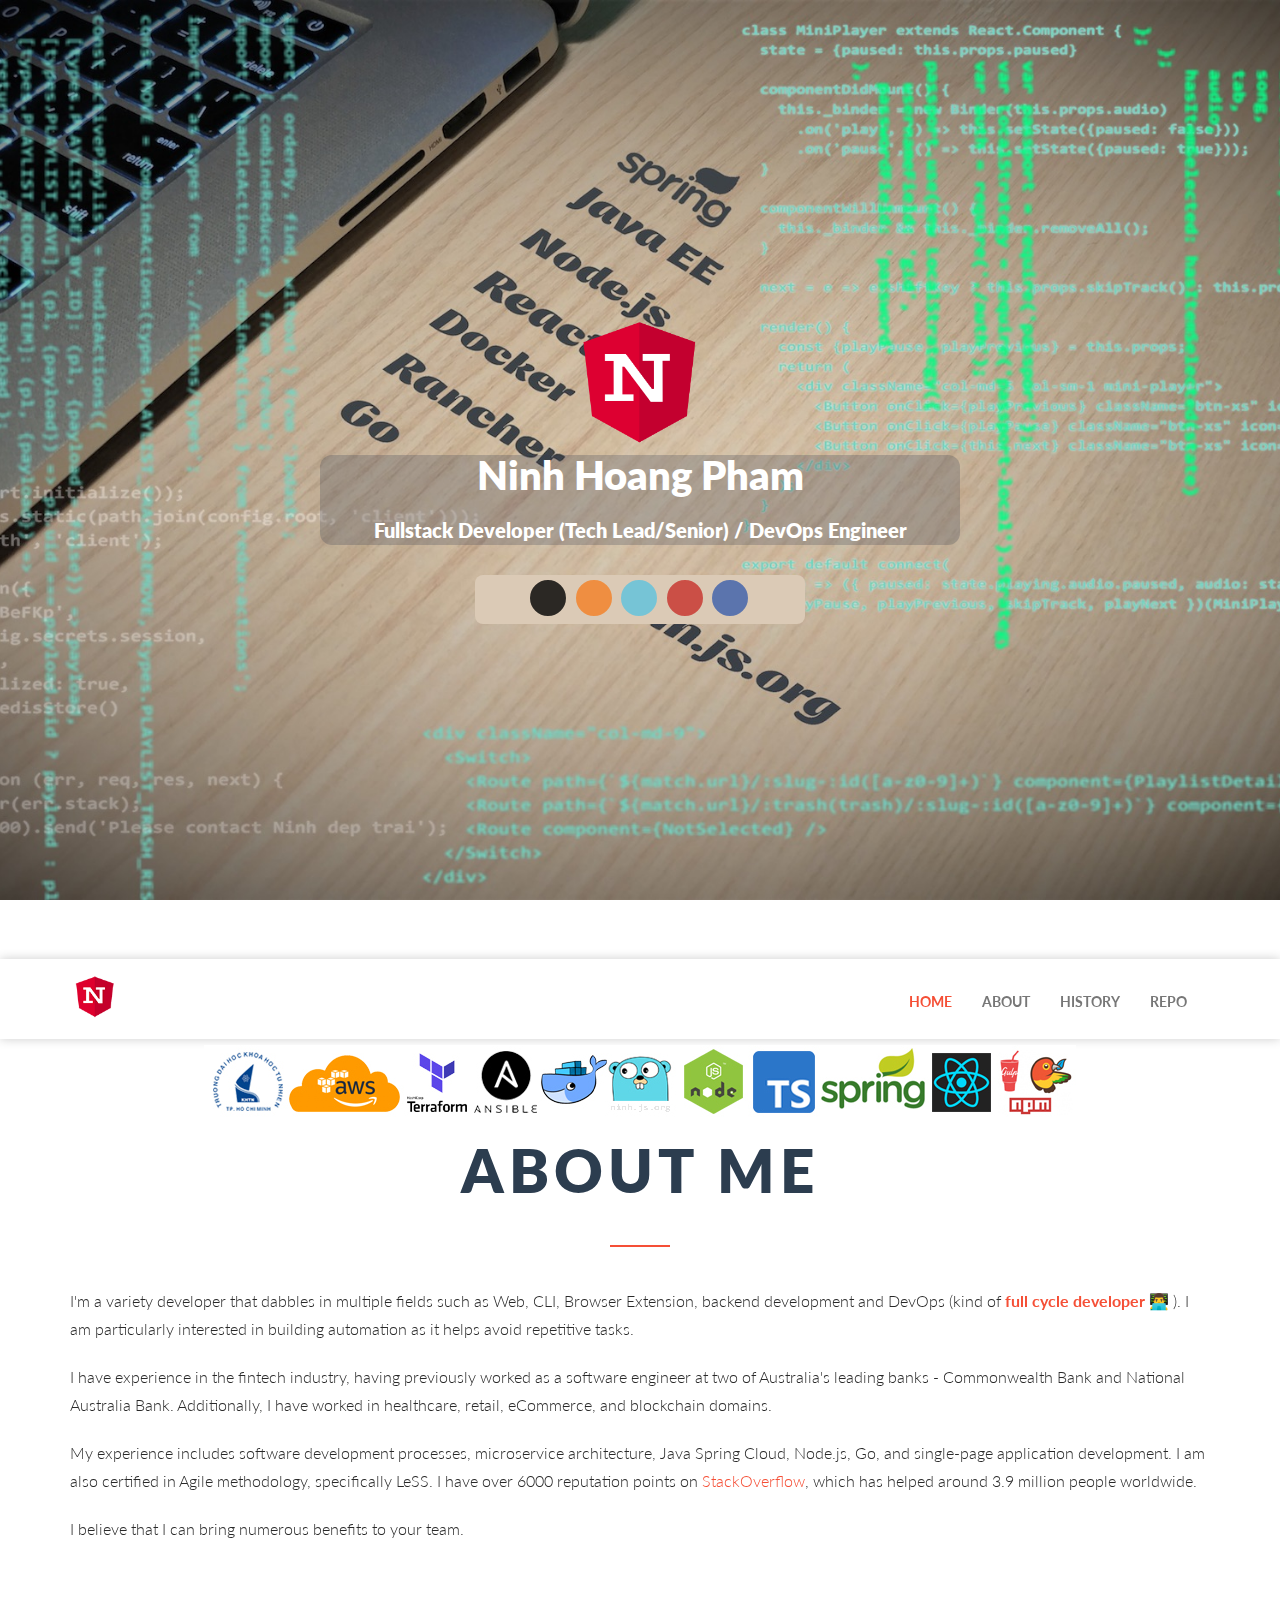
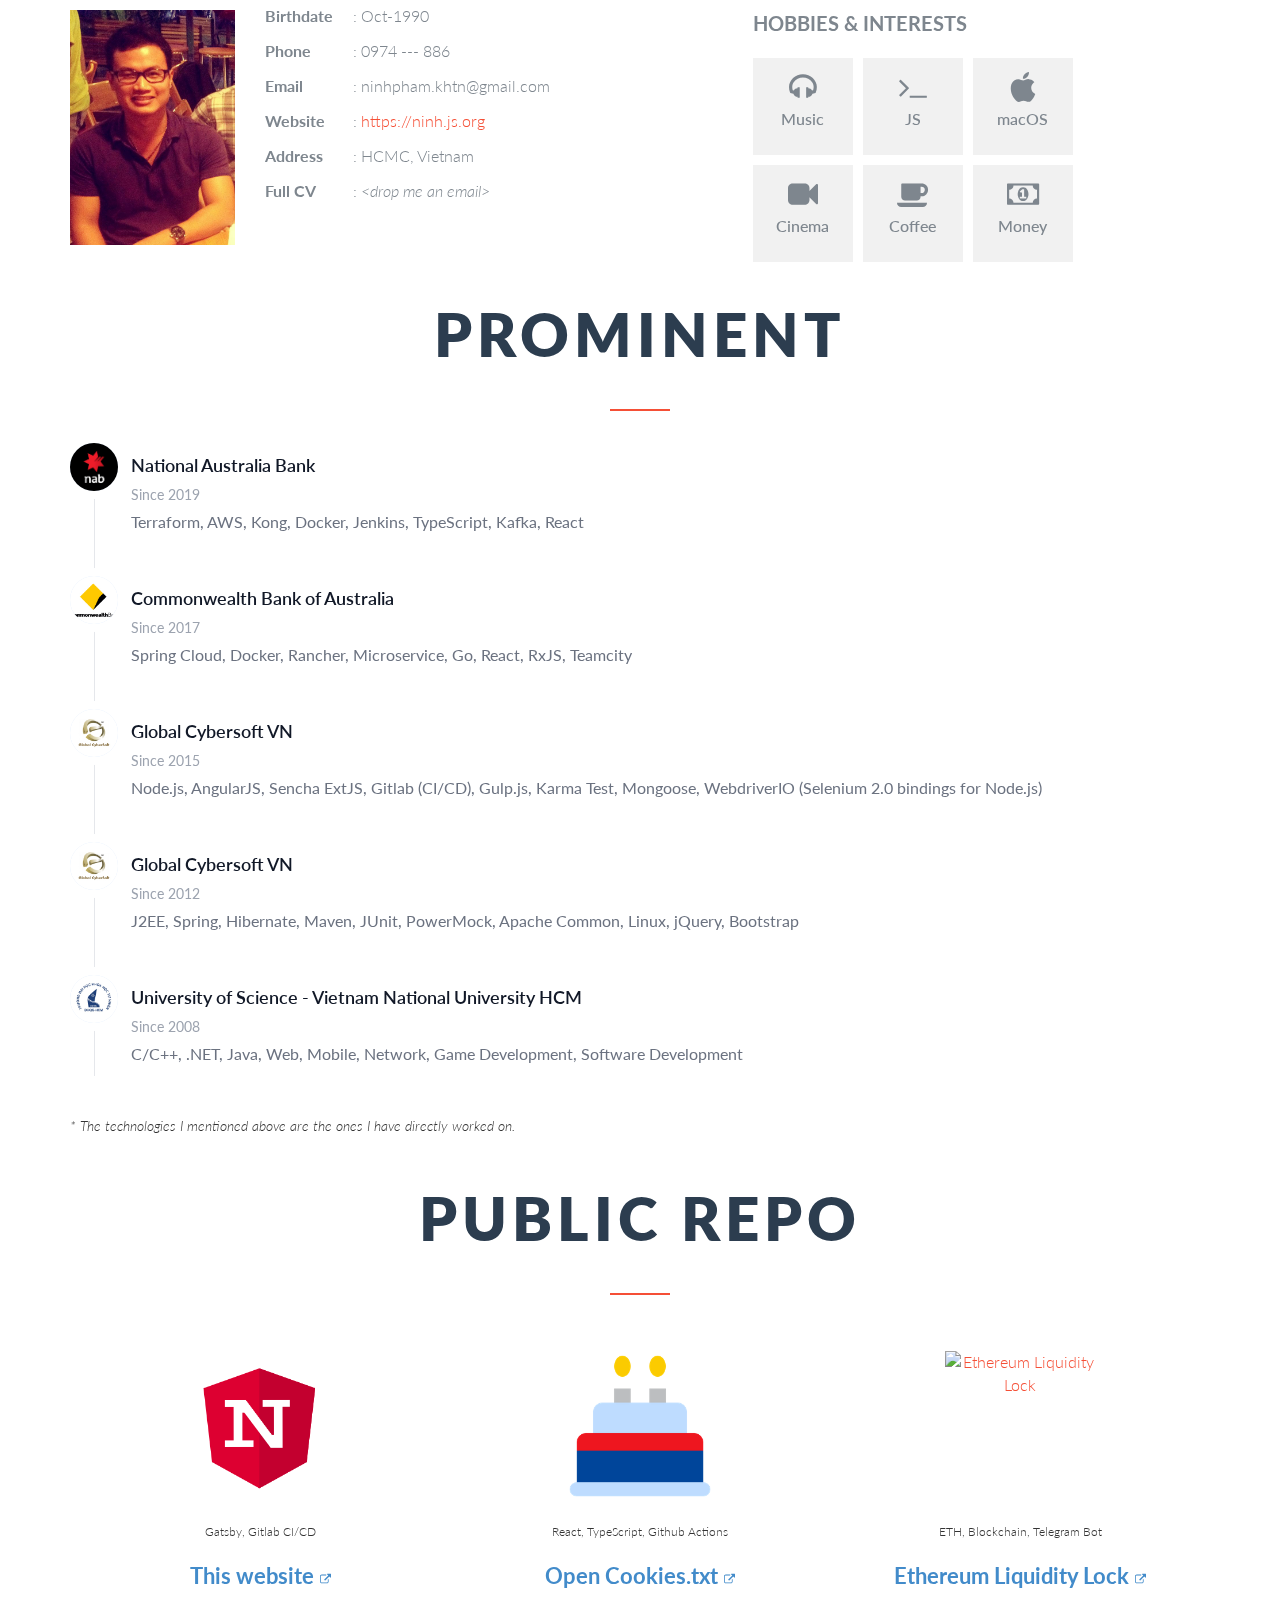
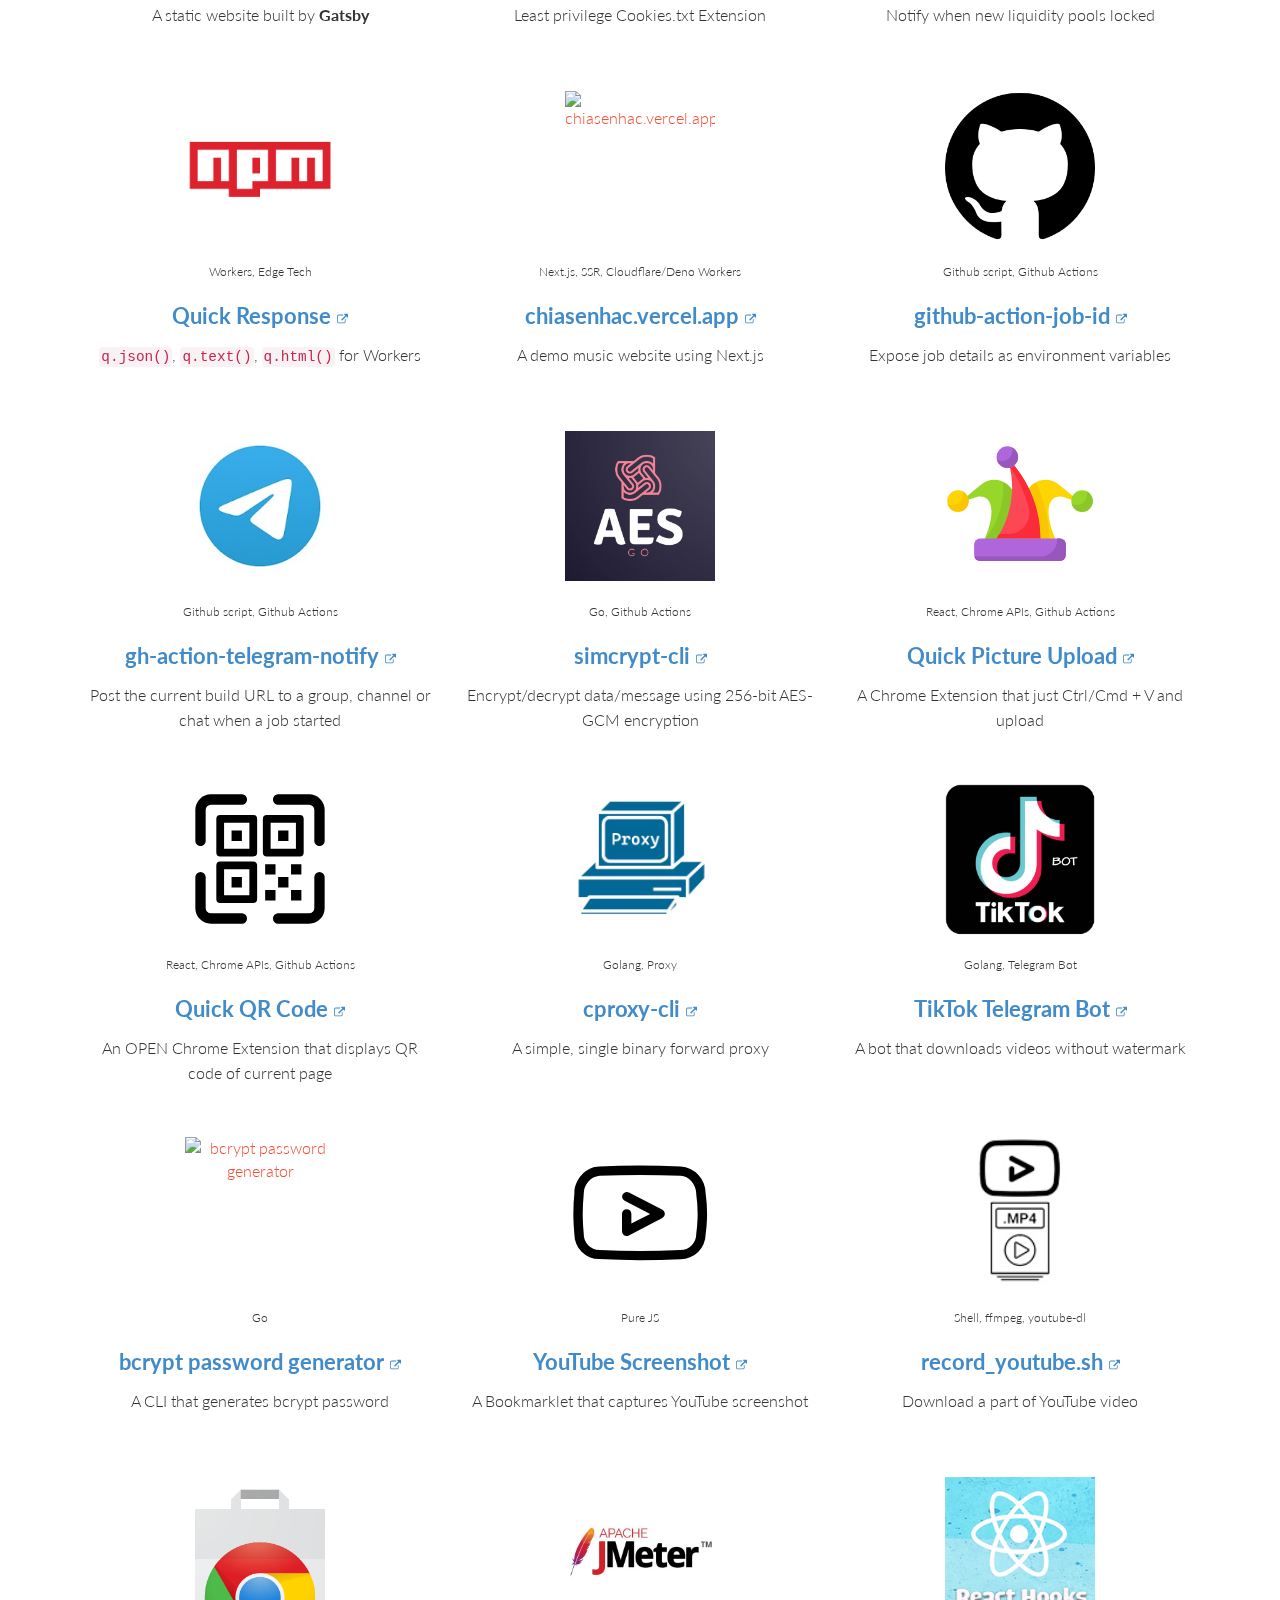
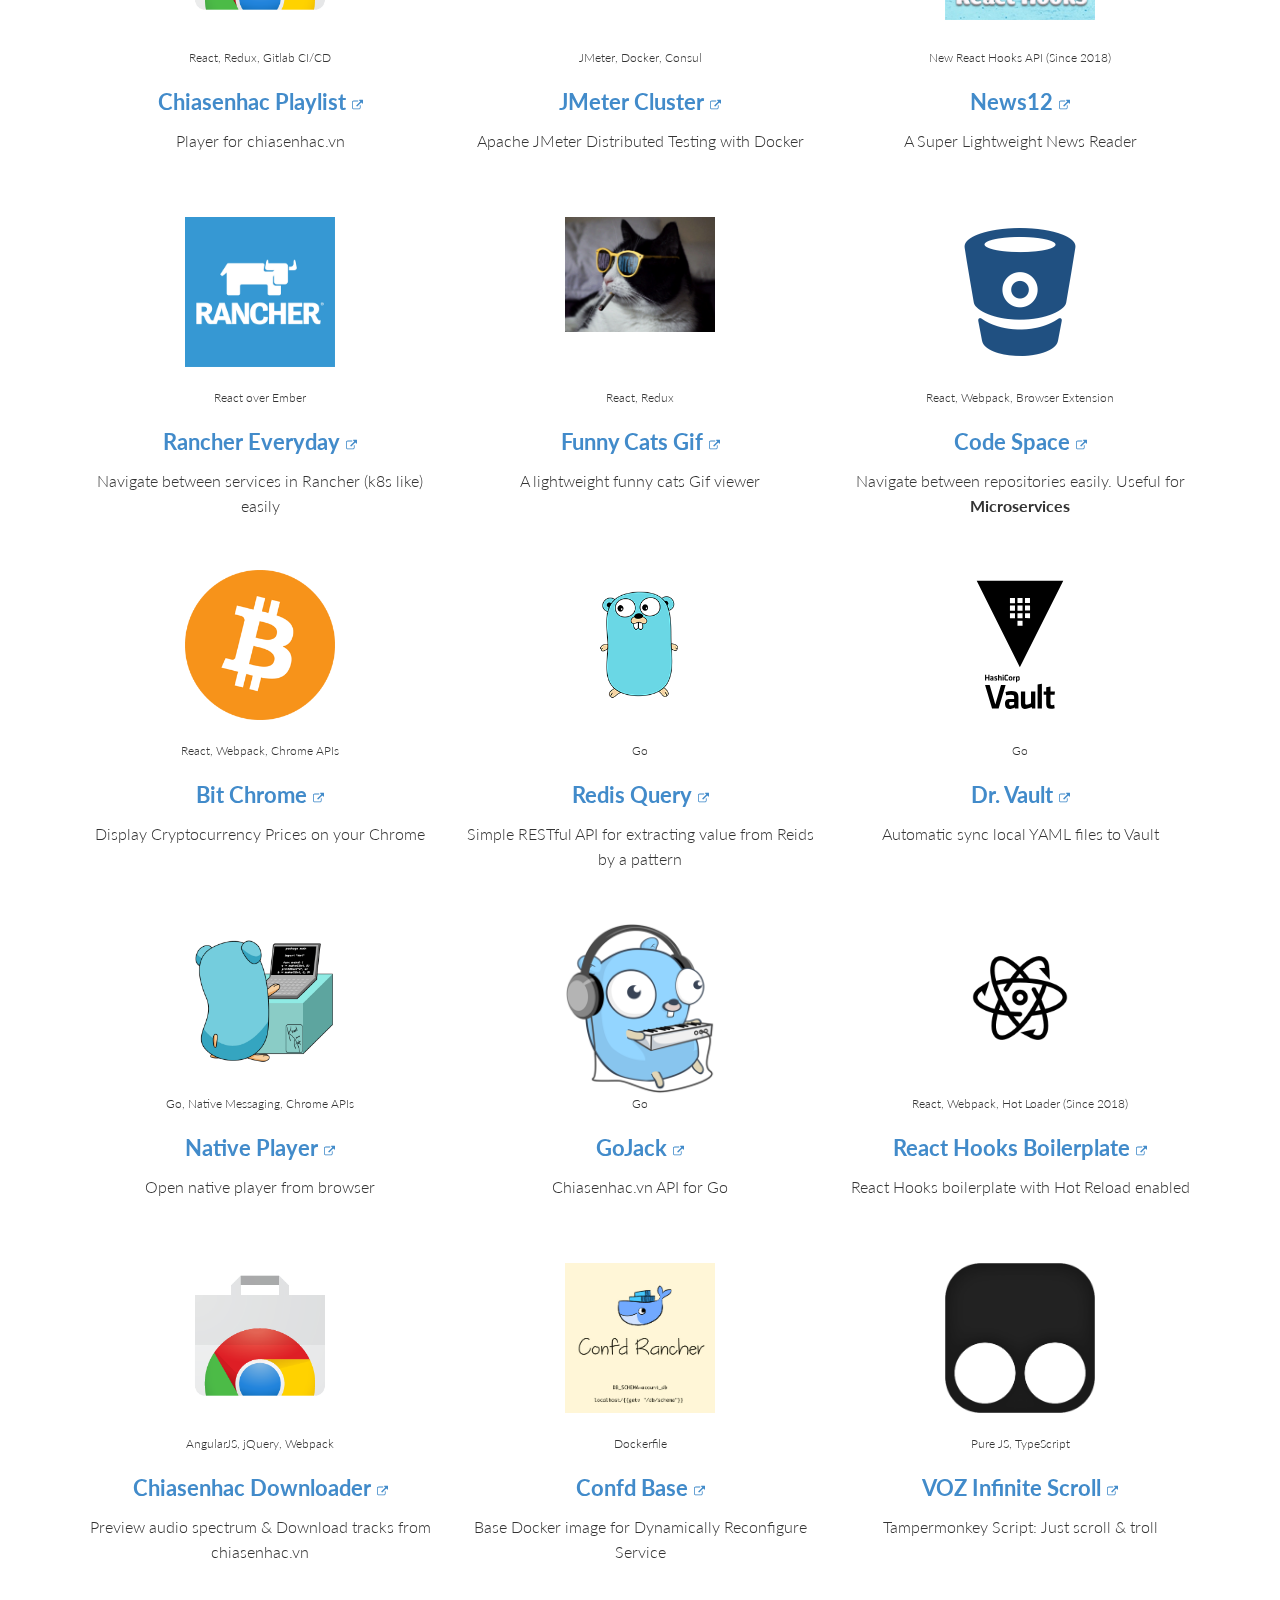
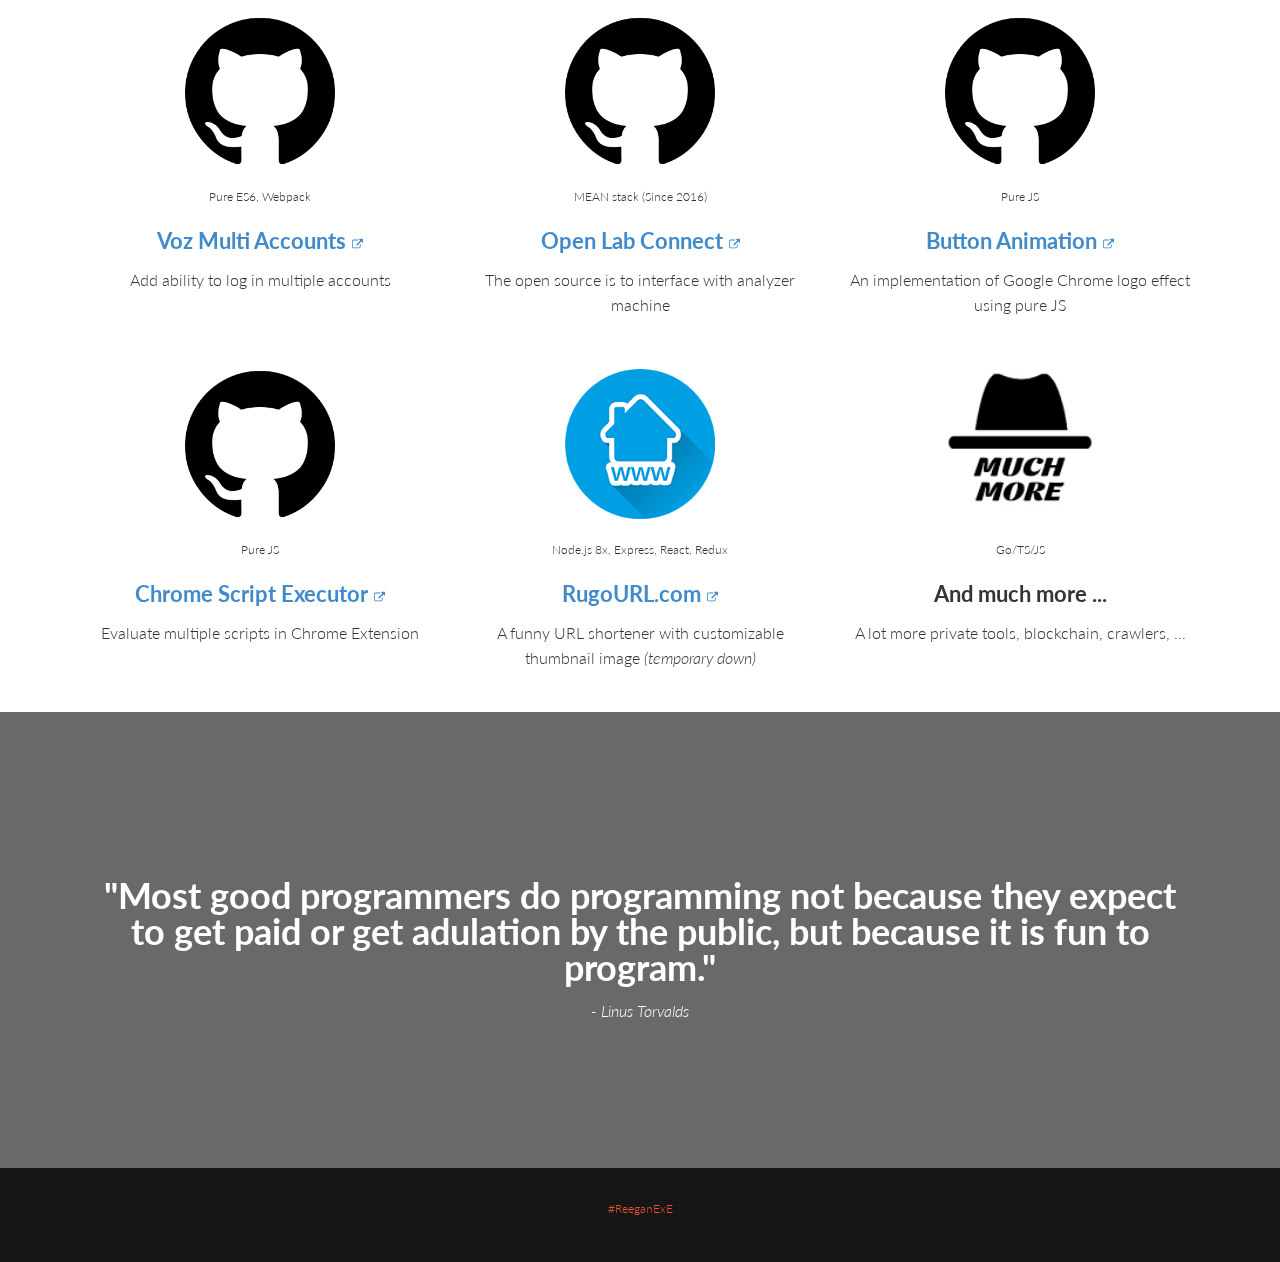
==== commit e7a73dc2: "Initial" ====
--- a/index.html
+++ b/index.html
@@ -1,6 +1,6 @@
-<!DOCTYPE html><html lang="en"><head><meta charSet="utf-8"/><meta http-equiv="x-ua-compatible" content="ie=edge"/><meta name="viewport" content="width=device-width, initial-scale=1, shrink-to-fit=no"/><meta name="generator" content="Gatsby 5.8.1"/><meta data-react-helmet="true" name="description" content="Ninh Pham (ReeganExE): Java Spring, Node.js, React, Golang, AWS, Docker, TypeScript, DevOps, Webpack, Git, Agile"/><meta data-react-helmet="true" name="keywords" content="Ninh Pham - Resume - ReeganExE"/><meta data-react-helmet="true" property="og:title" content="Ninh Pham - Fullstack Developer / DevOps Engineer (#ReeganExE)"/><meta data-react-helmet="true" property="og:description" content="Ninh Pham (ReeganExE): Java Spring, Node.js, React, Golang, AWS, Docker, TypeScript, DevOps, Webpack, Git, Agile"/><meta data-react-helmet="true" property="og:type" content="website"/><meta data-react-helmet="true" name="twitter:card" content="summary"/><meta data-react-helmet="true" name="twitter:creator" content="@ReeganExE Ninh Pham"/><meta data-react-helmet="true" name="twitter:title" content="Ninh Pham - Fullstack Developer / DevOps Engineer (#ReeganExE)"/><meta data-react-helmet="true" name="twitter:description" content="Ninh Pham (ReeganExE): Java Spring, Node.js, React, Golang, AWS, Docker, TypeScript, DevOps, Webpack, Git, Agile"/><meta data-react-helmet="true" name="twitter:image" content="img/IMG_7351-4-01.jpg"/><meta name="theme-color" content="#663399"/><style data-href="/styles.d5342e9be061a0f0caf0.css" data-identity="gatsby-global-css">/*
+<!DOCTYPE html><html lang="en"><head><meta charSet="utf-8"/><meta http-equiv="x-ua-compatible" content="ie=edge"/><meta name="viewport" content="width=device-width, initial-scale=1, shrink-to-fit=no"/><meta name="generator" content="Gatsby 5.8.1"/><meta data-react-helmet="true" name="description" content="Ninh Pham (ReeganExE): Java Spring, Node.js, React, Golang, AWS, Docker, TypeScript, DevOps, Webpack, Git, Agile"/><meta data-react-helmet="true" name="keywords" content="Ninh Pham - Resume - ReeganExE"/><meta data-react-helmet="true" property="og:title" content="Ninh Pham - Fullstack Developer / DevOps Engineer (#ReeganExE)"/><meta data-react-helmet="true" property="og:description" content="Ninh Pham (ReeganExE): Java Spring, Node.js, React, Golang, AWS, Docker, TypeScript, DevOps, Webpack, Git, Agile"/><meta data-react-helmet="true" property="og:type" content="website"/><meta data-react-helmet="true" name="twitter:card" content="summary"/><meta data-react-helmet="true" name="twitter:creator" content="@ReeganExE Ninh Pham"/><meta data-react-helmet="true" name="twitter:title" content="Ninh Pham - Fullstack Developer / DevOps Engineer (#ReeganExE)"/><meta data-react-helmet="true" name="twitter:description" content="Ninh Pham (ReeganExE): Java Spring, Node.js, React, Golang, AWS, Docker, TypeScript, DevOps, Webpack, Git, Agile"/><meta data-react-helmet="true" name="twitter:image" content="img/IMG_7351-4-01.jpg"/><meta name="theme-color" content="#663399"/><style data-href="/styles.fb0fa331836213b6eac8.css" data-identity="gatsby-global-css">/*
 ! tailwindcss v3.3.2 | MIT License | https://tailwindcss.com
-*/*,:after,:before{border:0 solid #e5e7eb;box-sizing:border-box}:after,:before{--tw-content:""}html{-webkit-text-size-adjust:100%;font-feature-settings:normal;font-family:ui-sans-serif,system-ui,-apple-system,BlinkMacSystemFont,Segoe UI,Roboto,Helvetica Neue,Arial,Noto Sans,sans-serif,Apple Color Emoji,Segoe UI Emoji,Segoe UI Symbol,Noto Color Emoji;font-variation-settings:normal;line-height:1.5;-moz-tab-size:4;-o-tab-size:4;tab-size:4}body{line-height:inherit;margin:0}hr{border-top-width:1px;color:inherit;height:0}abbr:where([title]){-webkit-text-decoration:underline dotted;text-decoration:underline dotted}h1,h2,h3,h4,h5,h6{font-size:inherit;font-weight:inherit}a{color:inherit;text-decoration:inherit}b,strong{font-weight:bolder}code,kbd,pre,samp{font-family:ui-monospace,SFMono-Regular,Menlo,Monaco,Consolas,Liberation Mono,Courier New,monospace;font-size:1em}small{font-size:80%}sub,sup{font-size:75%;line-height:0;position:relative;vertical-align:baseline}sub{bottom:-.25em}sup{top:-.5em}table{border-collapse:collapse;border-color:inherit;text-indent:0}button,input,optgroup,select,textarea{color:inherit;font-family:inherit;font-size:100%;font-weight:inherit;line-height:inherit;margin:0;padding:0}button,select{text-transform:none}[type=button],[type=reset],[type=submit],button{-webkit-appearance:button;background-color:transparent;background-image:none}:-moz-focusring{outline:auto}:-moz-ui-invalid{box-shadow:none}progress{vertical-align:baseline}::-webkit-inner-spin-button,::-webkit-outer-spin-button{height:auto}[type=search]{-webkit-appearance:textfield;outline-offset:-2px}::-webkit-search-decoration{-webkit-appearance:none}::-webkit-file-upload-button{-webkit-appearance:button;font:inherit}summary{display:list-item}blockquote,dd,dl,figure,h1,h2,h3,h4,h5,h6,hr,p,pre{margin:0}fieldset{margin:0}fieldset,legend{padding:0}menu,ol,ul{list-style:none;margin:0;padding:0}textarea{resize:vertical}input::-moz-placeholder,textarea::-moz-placeholder{color:#9ca3af;opacity:1}input::placeholder,textarea::placeholder{color:#9ca3af;opacity:1}[role=button],button{cursor:pointer}:disabled{cursor:default}audio,canvas,embed,iframe,img,object,svg,video{display:block;vertical-align:middle}img,video{height:auto;max-width:100%}[hidden]{display:none}*,:after,:before{--tw-border-spacing-x:0;--tw-border-spacing-y:0;--tw-translate-x:0;--tw-translate-y:0;--tw-rotate:0;--tw-skew-x:0;--tw-skew-y:0;--tw-scale-x:1;--tw-scale-y:1;--tw-pan-x: ;--tw-pan-y: ;--tw-pinch-zoom: ;--tw-scroll-snap-strictness:proximity;--tw-gradient-from-position: ;--tw-gradient-via-position: ;--tw-gradient-to-position: ;--tw-ordinal: ;--tw-slashed-zero: ;--tw-numeric-figure: ;--tw-numeric-spacing: ;--tw-numeric-fraction: ;--tw-ring-inset: ;--tw-ring-offset-width:0px;--tw-ring-offset-color:#fff;--tw-ring-color:rgba(59,130,246,.5);--tw-ring-offset-shadow:0 0 #0000;--tw-ring-shadow:0 0 #0000;--tw-shadow:0 0 #0000;--tw-shadow-colored:0 0 #0000;--tw-blur: ;--tw-brightness: ;--tw-contrast: ;--tw-grayscale: ;--tw-hue-rotate: ;--tw-invert: ;--tw-saturate: ;--tw-sepia: ;--tw-drop-shadow: ;--tw-backdrop-blur: ;--tw-backdrop-brightness: ;--tw-backdrop-contrast: ;--tw-backdrop-grayscale: ;--tw-backdrop-hue-rotate: ;--tw-backdrop-invert: ;--tw-backdrop-opacity: ;--tw-backdrop-saturate: ;--tw-backdrop-sepia: }::backdrop{--tw-border-spacing-x:0;--tw-border-spacing-y:0;--tw-translate-x:0;--tw-translate-y:0;--tw-rotate:0;--tw-skew-x:0;--tw-skew-y:0;--tw-scale-x:1;--tw-scale-y:1;--tw-pan-x: ;--tw-pan-y: ;--tw-pinch-zoom: ;--tw-scroll-snap-strictness:proximity;--tw-gradient-from-position: ;--tw-gradient-via-position: ;--tw-gradient-to-position: ;--tw-ordinal: ;--tw-slashed-zero: ;--tw-numeric-figure: ;--tw-numeric-spacing: ;--tw-numeric-fraction: ;--tw-ring-inset: ;--tw-ring-offset-width:0px;--tw-ring-offset-color:#fff;--tw-ring-color:rgba(59,130,246,.5);--tw-ring-offset-shadow:0 0 #0000;--tw-ring-shadow:0 0 #0000;--tw-shadow:0 0 #0000;--tw-shadow-colored:0 0 #0000;--tw-blur: ;--tw-brightness: ;--tw-contrast: ;--tw-grayscale: ;--tw-hue-rotate: ;--tw-invert: ;--tw-saturate: ;--tw-sepia: ;--tw-drop-shadow: ;--tw-backdrop-blur: ;--tw-backdrop-brightness: ;--tw-backdrop-contrast: ;--tw-backdrop-grayscale: ;--tw-backdrop-hue-rotate: ;--tw-backdrop-invert: ;--tw-backdrop-opacity: ;--tw-backdrop-saturate: ;--tw-backdrop-sepia: }.h{position:absolute}.b{position:relative}.p{left:-3.8rem}.q{top:-.5rem}.t{margin-bottom:.25rem}.y{margin-bottom:.5rem}.e{margin-bottom:1rem}.a{margin-left:1.5rem}.g{margin-left:2.25rem}.x{display:block}.i{display:flex}.ea{display:grid}.m{height:3rem}.ja{min-height:340px}.l{width:3rem}.ga{grid-template-columns:repeat(1,minmax(0,1fr))}.j{align-items:center}.k{justify-content:center}.o{border-radius:9999px}.c{border-left-width:1px}.d{--tw-border-opacity:1;border-color:rgb(229 231 235/var(--tw-border-opacity))}.n{--tw-bg-opacity:1;background-color:rgb(219 234 254/var(--tw-bg-opacity))}.ka{padding:1rem}.ma{font-size:22px}.ca{font-size:1rem;line-height:1.5rem}.u{font-size:1.125rem;line-height:1.75rem}.z{font-size:.875rem;line-height:1.25rem}.la{font-weight:700}._{font-weight:400}.v{font-weight:600}.aa{line-height:1}.ba{color:rgb(156 163 175/var(--tw-text-opacity))}.ba,.da{--tw-text-opacity:1}.da{color:rgb(107 114 128/var(--tw-text-opacity))}.w{--tw-text-opacity:1;color:rgb(17 24 39/var(--tw-text-opacity))}.r{--tw-ring-offset-shadow:var(--tw-ring-inset) 0 0 0 var(--tw-ring-offset-width) var(--tw-ring-offset-color);--tw-ring-shadow:var(--tw-ring-inset) 0 0 0 calc(8px + var(--tw-ring-offset-width)) var(--tw-ring-color);box-shadow:var(--tw-ring-offset-shadow),var(--tw-ring-shadow),var(--tw-shadow,0 0 #0000)}.s{--tw-ring-opacity:1;--tw-ring-color:rgb(255 255 255/var(--tw-ring-opacity))}.repo-content{text-align:center}.repo-link h3{color:#428bca;font-size:22px}.repo-link:hover{color:#428bca;text-decoration:underline}.repo-link h3 .fa{font-size:11px;margin-left:6px}.section{padding:56px 0!important}code{padding:2px!important}@media (min-width:768px){.f{margin-bottom:2.5rem}.ha{grid-template-columns:repeat(2,minmax(0,1fr))}}@media (min-width:1024px){.ia{grid-template-columns:repeat(3,minmax(0,1fr))}}</style><title data-react-helmet="true">Ninh Pham - Fullstack Developer / DevOps Engineer (#ReeganExE)</title><link data-react-helmet="true" rel="preconnect" href="https://fonts.gstatic.com"/><link data-react-helmet="true" href="https://fonts.googleapis.com/css2?family=Poppins:wght@700&amp;family=Roboto:wght@300&amp;display=swap" rel="stylesheet"/><link data-react-helmet="true" rel="stylesheet" href="css/style.min.css?202081" title="red"/><link data-react-helmet="true" rel="stylesheet" type="text/css" href="https://fonts.googleapis.com/css?family=Open+Sans:300,400,600,700,800"/><link data-react-helmet="true" rel="stylesheet" type="text/css" href="https://fonts.googleapis.com/css?family=Lato:400,100,200,300,500,600,700,800,900"/><link data-react-helmet="true" rel="stylesheet" type="text/css" href="https://fonts.googleapis.com/css?family=Arizonia"/><style data-styled="" data-styled-version="5.3.9"></style><link rel="icon" href="/favicon-32x32.png?v=75c8dd5d2cea842972329d8e00f5e6ae" type="image/png"/><link rel="manifest" href="/manifest.webmanifest" crossorigin="anonymous"/><link rel="apple-touch-icon" sizes="48x48" href="/icons/icon-48x48.png?v=75c8dd5d2cea842972329d8e00f5e6ae"/><link rel="apple-touch-icon" sizes="72x72" href="/icons/icon-72x72.png?v=75c8dd5d2cea842972329d8e00f5e6ae"/><link rel="apple-touch-icon" sizes="96x96" href="/icons/icon-96x96.png?v=75c8dd5d2cea842972329d8e00f5e6ae"/><link rel="apple-touch-icon" sizes="144x144" href="/icons/icon-144x144.png?v=75c8dd5d2cea842972329d8e00f5e6ae"/><link rel="apple-touch-icon" sizes="192x192" href="/icons/icon-192x192.png?v=75c8dd5d2cea842972329d8e00f5e6ae"/><link rel="apple-touch-icon" sizes="256x256" href="/icons/icon-256x256.png?v=75c8dd5d2cea842972329d8e00f5e6ae"/><link rel="apple-touch-icon" sizes="384x384" href="/icons/icon-384x384.png?v=75c8dd5d2cea842972329d8e00f5e6ae"/><link rel="apple-touch-icon" sizes="512x512" href="/icons/icon-512x512.png?v=75c8dd5d2cea842972329d8e00f5e6ae"/><link rel="preconnect" href="https://www.google-analytics.com"/><link rel="dns-prefetch" href="https://www.google-analytics.com"/><script>
+*/*,:after,:before{border:0 solid #e5e7eb;box-sizing:border-box}:after,:before{--tw-content:""}html{-webkit-text-size-adjust:100%;font-feature-settings:normal;font-family:ui-sans-serif,system-ui,-apple-system,BlinkMacSystemFont,Segoe UI,Roboto,Helvetica Neue,Arial,Noto Sans,sans-serif,Apple Color Emoji,Segoe UI Emoji,Segoe UI Symbol,Noto Color Emoji;font-variation-settings:normal;line-height:1.5;-moz-tab-size:4;-o-tab-size:4;tab-size:4}body{line-height:inherit;margin:0}hr{border-top-width:1px;color:inherit;height:0}abbr:where([title]){-webkit-text-decoration:underline dotted;text-decoration:underline dotted}h1,h2,h3,h4,h5,h6{font-size:inherit;font-weight:inherit}a{color:inherit;text-decoration:inherit}b,strong{font-weight:bolder}code,kbd,pre,samp{font-family:ui-monospace,SFMono-Regular,Menlo,Monaco,Consolas,Liberation Mono,Courier New,monospace;font-size:1em}small{font-size:80%}sub,sup{font-size:75%;line-height:0;position:relative;vertical-align:baseline}sub{bottom:-.25em}sup{top:-.5em}table{border-collapse:collapse;border-color:inherit;text-indent:0}button,input,optgroup,select,textarea{color:inherit;font-family:inherit;font-size:100%;font-weight:inherit;line-height:inherit;margin:0;padding:0}button,select{text-transform:none}[type=button],[type=reset],[type=submit],button{-webkit-appearance:button;background-color:transparent;background-image:none}:-moz-focusring{outline:auto}:-moz-ui-invalid{box-shadow:none}progress{vertical-align:baseline}::-webkit-inner-spin-button,::-webkit-outer-spin-button{height:auto}[type=search]{-webkit-appearance:textfield;outline-offset:-2px}::-webkit-search-decoration{-webkit-appearance:none}::-webkit-file-upload-button{-webkit-appearance:button;font:inherit}summary{display:list-item}blockquote,dd,dl,figure,h1,h2,h3,h4,h5,h6,hr,p,pre{margin:0}fieldset{margin:0}fieldset,legend{padding:0}menu,ol,ul{list-style:none;margin:0;padding:0}textarea{resize:vertical}input::-moz-placeholder,textarea::-moz-placeholder{color:#9ca3af;opacity:1}input::placeholder,textarea::placeholder{color:#9ca3af;opacity:1}[role=button],button{cursor:pointer}:disabled{cursor:default}audio,canvas,embed,iframe,img,object,svg,video{display:block;vertical-align:middle}img,video{height:auto;max-width:100%}[hidden]{display:none}*,:after,:before{--tw-border-spacing-x:0;--tw-border-spacing-y:0;--tw-translate-x:0;--tw-translate-y:0;--tw-rotate:0;--tw-skew-x:0;--tw-skew-y:0;--tw-scale-x:1;--tw-scale-y:1;--tw-pan-x: ;--tw-pan-y: ;--tw-pinch-zoom: ;--tw-scroll-snap-strictness:proximity;--tw-gradient-from-position: ;--tw-gradient-via-position: ;--tw-gradient-to-position: ;--tw-ordinal: ;--tw-slashed-zero: ;--tw-numeric-figure: ;--tw-numeric-spacing: ;--tw-numeric-fraction: ;--tw-ring-inset: ;--tw-ring-offset-width:0px;--tw-ring-offset-color:#fff;--tw-ring-color:rgba(59,130,246,.5);--tw-ring-offset-shadow:0 0 #0000;--tw-ring-shadow:0 0 #0000;--tw-shadow:0 0 #0000;--tw-shadow-colored:0 0 #0000;--tw-blur: ;--tw-brightness: ;--tw-contrast: ;--tw-grayscale: ;--tw-hue-rotate: ;--tw-invert: ;--tw-saturate: ;--tw-sepia: ;--tw-drop-shadow: ;--tw-backdrop-blur: ;--tw-backdrop-brightness: ;--tw-backdrop-contrast: ;--tw-backdrop-grayscale: ;--tw-backdrop-hue-rotate: ;--tw-backdrop-invert: ;--tw-backdrop-opacity: ;--tw-backdrop-saturate: ;--tw-backdrop-sepia: }::backdrop{--tw-border-spacing-x:0;--tw-border-spacing-y:0;--tw-translate-x:0;--tw-translate-y:0;--tw-rotate:0;--tw-skew-x:0;--tw-skew-y:0;--tw-scale-x:1;--tw-scale-y:1;--tw-pan-x: ;--tw-pan-y: ;--tw-pinch-zoom: ;--tw-scroll-snap-strictness:proximity;--tw-gradient-from-position: ;--tw-gradient-via-position: ;--tw-gradient-to-position: ;--tw-ordinal: ;--tw-slashed-zero: ;--tw-numeric-figure: ;--tw-numeric-spacing: ;--tw-numeric-fraction: ;--tw-ring-inset: ;--tw-ring-offset-width:0px;--tw-ring-offset-color:#fff;--tw-ring-color:rgba(59,130,246,.5);--tw-ring-offset-shadow:0 0 #0000;--tw-ring-shadow:0 0 #0000;--tw-shadow:0 0 #0000;--tw-shadow-colored:0 0 #0000;--tw-blur: ;--tw-brightness: ;--tw-contrast: ;--tw-grayscale: ;--tw-hue-rotate: ;--tw-invert: ;--tw-saturate: ;--tw-sepia: ;--tw-drop-shadow: ;--tw-backdrop-blur: ;--tw-backdrop-brightness: ;--tw-backdrop-contrast: ;--tw-backdrop-grayscale: ;--tw-backdrop-hue-rotate: ;--tw-backdrop-invert: ;--tw-backdrop-opacity: ;--tw-backdrop-saturate: ;--tw-backdrop-sepia: }.h{position:absolute}.b{position:relative}.p{left:-3.8rem}.q{top:-.5rem}.t{margin-bottom:.25rem}.y{margin-bottom:.5rem}.e{margin-bottom:1rem}.a{margin-left:1.5rem}.g{margin-left:2.25rem}.x{display:block}.i{display:flex}.ga{display:grid}.m{height:3rem}.ka{min-height:340px}.l{width:3rem}.ha{grid-template-columns:repeat(1,minmax(0,1fr))}.j{align-items:center}.k{justify-content:center}.o{border-radius:9999px}.c{border-left-width:1px}.d{--tw-border-opacity:1;border-color:rgb(229 231 235/var(--tw-border-opacity))}.n{--tw-bg-opacity:1;background-color:rgb(219 234 254/var(--tw-bg-opacity))}.la{padding:1rem}.na{font-size:22px}.ca{font-size:1rem;line-height:1.5rem}.u{font-size:1.125rem;line-height:1.75rem}.z{font-size:.875rem;line-height:1.25rem}.ma{font-weight:700}._{font-weight:400}.v{font-weight:600}.ea{font-style:italic}.aa{line-height:1}.ba{color:rgb(156 163 175/var(--tw-text-opacity))}.ba,.da{--tw-text-opacity:1}.da{color:rgb(107 114 128/var(--tw-text-opacity))}.w{--tw-text-opacity:1;color:rgb(17 24 39/var(--tw-text-opacity))}.r{--tw-ring-offset-shadow:var(--tw-ring-inset) 0 0 0 var(--tw-ring-offset-width) var(--tw-ring-offset-color);--tw-ring-shadow:var(--tw-ring-inset) 0 0 0 calc(8px + var(--tw-ring-offset-width)) var(--tw-ring-color);box-shadow:var(--tw-ring-offset-shadow),var(--tw-ring-shadow),var(--tw-shadow,0 0 #0000)}.s{--tw-ring-opacity:1;--tw-ring-color:rgb(255 255 255/var(--tw-ring-opacity))}.repo-content{text-align:center}.repo-link h3{color:#428bca;font-size:22px}.repo-link:hover{color:#428bca;text-decoration:underline}.repo-link h3 .fa{font-size:11px;margin-left:6px}.section{padding:6px 0!important}code{padding:2px!important}@media (min-width:768px){.f{margin-bottom:2.5rem}.ia{grid-template-columns:repeat(2,minmax(0,1fr))}}@media (min-width:1024px){.ja{grid-template-columns:repeat(3,minmax(0,1fr))}}</style><title data-react-helmet="true">Ninh Pham - Fullstack Developer / DevOps Engineer (#ReeganExE)</title><link data-react-helmet="true" rel="preconnect" href="https://fonts.gstatic.com"/><link data-react-helmet="true" href="https://fonts.googleapis.com/css2?family=Poppins:wght@700&amp;family=Roboto:wght@300&amp;display=swap" rel="stylesheet"/><link data-react-helmet="true" rel="stylesheet" href="css/style.min.css?202381" title="red"/><link data-react-helmet="true" rel="stylesheet" type="text/css" href="https://fonts.googleapis.com/css?family=Open+Sans:300,400,600,700,800"/><link data-react-helmet="true" rel="stylesheet" type="text/css" href="https://fonts.googleapis.com/css?family=Lato:400,100,200,300,500,600,700,800,900"/><style data-styled="" data-styled-version="5.3.9"></style><link rel="icon" href="/favicon-32x32.png?v=75c8dd5d2cea842972329d8e00f5e6ae" type="image/png"/><link rel="manifest" href="/manifest.webmanifest" crossorigin="anonymous"/><link rel="apple-touch-icon" sizes="48x48" href="/icons/icon-48x48.png?v=75c8dd5d2cea842972329d8e00f5e6ae"/><link rel="apple-touch-icon" sizes="72x72" href="/icons/icon-72x72.png?v=75c8dd5d2cea842972329d8e00f5e6ae"/><link rel="apple-touch-icon" sizes="96x96" href="/icons/icon-96x96.png?v=75c8dd5d2cea842972329d8e00f5e6ae"/><link rel="apple-touch-icon" sizes="144x144" href="/icons/icon-144x144.png?v=75c8dd5d2cea842972329d8e00f5e6ae"/><link rel="apple-touch-icon" sizes="192x192" href="/icons/icon-192x192.png?v=75c8dd5d2cea842972329d8e00f5e6ae"/><link rel="apple-touch-icon" sizes="256x256" href="/icons/icon-256x256.png?v=75c8dd5d2cea842972329d8e00f5e6ae"/><link rel="apple-touch-icon" sizes="384x384" href="/icons/icon-384x384.png?v=75c8dd5d2cea842972329d8e00f5e6ae"/><link rel="apple-touch-icon" sizes="512x512" href="/icons/icon-512x512.png?v=75c8dd5d2cea842972329d8e00f5e6ae"/><link rel="preconnect" href="https://www.google-analytics.com"/><link rel="dns-prefetch" href="https://www.google-analytics.com"/><script>
   
   
   if(true) {
@@ -16,10 +16,10 @@
       
       
       
-      }</script></head><body><div id="___gatsby"><div style="outline:none" tabindex="-1" id="gatsby-focus-wrapper"><section id="home" class="home-parallax" data-stellar-background-ratio="0.6" data-stellar-vertical-offset="20"><div class="home-overlay-v2"><div class="container"><div class="col-md-12"><div class="logo"><img src="img/logo.png" class="img-responsive" alt="logo"/></div><div class="info"><h2>Ninh Hoang Pham</h2><h3>Fullstack Developer (Tech Lead/Senior) / DevOps Engineer</h3></div><ul class="social"><li><a target="_blank" class="github" href="https://github.com/ReeganExE" rel="noreferrer"></a></li><li><a target="_blank" class="stackoverflow" href="https://stackoverflow.com/users/1099314/ninh-pham" rel="noreferrer"></a></li><li><a target="_blank" class="twitter" href="https://twitter.com/ReeganExE" rel="noreferrer"></a></li><li><a target="_blank" class="youtube" href="https://www.youtube.com/ReeganExE" rel="noreferrer"></a></li><li><a target="_blank" class="facebook" href="https://www.facebook.com/ReeganExE" rel="noreferrer"></a></li></ul></div></div></div></section><div class="main-menu-continer" id="main-menu-continer"><nav id="main-menu" class="navbar navbar-default"><div class="container"><div class="navbar-header"><button type="button" class="navbar-toggle" data-toggle="collapse" data-target="#bs-example-navbar-collapse-1"><span class="sr-only">Toggle navigation</span><i class="fa fa-navicon"></i></button><a href="#" class="header-logo"><img src="img/logo-2.png" alt="Logo"/></a></div><div class="collapse navbar-collapse" id="bs-example-navbar-collapse-1"><ul class="nav navbar-nav" id="navs"><li class="active"><a href="#home" class="colapse-menu1">Home</a></li><li><a href="#about" class="colapse-menu1">About</a></li><li><a href="#history" class="colapse-menu1">History</a></li><li><a href="#repo" class="colapse-menu1">Repo</a></li></ul></div></div></nav></div><section id="about" class="section about-style2"><div class="container"><div class="section-title"><div class="row"><div class="col-md-12 col-sm4"><img src="img/ninh-stack.jpg?202104" class="img-responsive" alt="Ninh Stack"/></div></div><h2>About me</h2><span class="border"></span><p>I&#x27;m a variety developer that dabbles in multiple fields such as Web, CLI, Browser Extension, backend development and DevOps (kind of<!-- --> <a target="_blank" href="https://netflixtechblog.com/full-cycle-developers-at-netflix-a08c31f83249" title="full cycle developer" rel="noreferrer"><b>full cycle developer</b></a> <!-- -->👨‍💻 ). I am particularly interested in building automation as it helps avoid repetitive tasks.</p><p>I have experience in the fintech industry, having previously worked as a software engineer at two of Australia&#x27;s leading banks - Commonwealth Bank and National Australia Bank. Additionally, I have worked in healthcare, retail, eCommerce, and blockchain domains.</p><p>My experience includes software development processes, microservice architecture, Java Spring Cloud, Node.js, Go, and single-page application development. I am also certified in Agile methodology, specifically LeSS. I have over 6000 reputation points on<!-- --> <a href="https://stackoverflow.com/users/1099314/ninh-pham" target="_blank" rel="noreferrer">StackOverflow</a>, which has helped around 3.9 million people worldwide.</p><p>I believe that I can bring numerous benefits to your team.</p></div><div class="row"><div class="col-md-2"><img id="photo" src="img/IMG_7351-4-01.jpg?0210" alt="avater" class="img-responsive"/></div><div class="col-md-5"><div class="about-info"><div class="info-title"><p>Birthdate</p><p>Phone</p><p>Email</p><p>Website</p><p>Address</p><p>Full CV</p></div><div class="info-details"><p>: Oct-1990</p><p>: 0974 --- 886</p><p>: ninhpham.khtn@gmail.com</p><p>: <a href="https://ninh.js.org">https://ninh.js.org</a></p><p>: HCMC, Vietnam</p><p>: <i>&lt;drop me an email&gt;</i></p></div><p class="about-signature">Ninh Pham</p></div></div><div class="col-md-4"><div class="about-extra"><h4>HOBBIES &amp; INTERESTS</h4><div class="about-extra-icon-style2"><ul><li><p><i class="fa-headphones"></i><br/><span>Music</span></p></li><li><p><i class="fa-terminal"></i><br/><span>JS</span></p></li><li><p><i class="fa-apple2"></i><br/><span>macOS</span></p></li><li><p><i class="fa-video-camera"></i><br/><span>Cinema</span></p></li><li><p><i class="fa-coffee"></i><br/><span>Coffee</span></p></li><li><p><i class="fa-money"></i><br/><span>Money</span></p></li></ul></div></div></div></div></div></section><section id="history" class="section"><div class="container"><div class="section-title"><h2>History</h2><span class="border"></span></div><ol class="a b c d"><li class="e f g b"><span class="h i j k l m n o p q r s"><img src="/img/nab.jpg" alt="National Australia Bank" class="o"/></span><h3 class="i j t u v w">National Australia Bank</h3><time class="x y z _ aa ba">Since <!-- -->2019</time><p class="e ca _ da">Terraform, AWS, Kong, Docker, Jenkins, TypeScript, Kafka, React</p></li><li class="e f g b"><span class="h i j k l m n o p q r s"><img src="/img/cba.jpg" alt="Commonwealth Bank of Australia" class="o"/></span><h3 class="i j t u v w">Commonwealth Bank of Australia</h3><time class="x y z _ aa ba">Since <!-- -->2017</time><p class="e ca _ da">Spring Cloud, Docker, Rancher, Microservice, Go, React, RxJS, Teamcity</p></li><li class="e f g b"><span class="h i j k l m n o p q r s"><img src="/img/gcs.jpg" alt="Global Cybersoft VN" class="o"/></span><h3 class="i j t u v w">Global Cybersoft VN</h3><time class="x y z _ aa ba">Since <!-- -->2015</time><p class="e ca _ da">Node.js, AngularJS, Sencha ExtJS, Gitlab (CI/CD), Gulp.js, Karma Test, Mongoose, WebdriverIO (Selenium 2.0 bindings for Node.js)</p></li><li class="e f g b"><span class="h i j k l m n o p q r s"><img src="/img/gcs.jpg" alt="Global Cybersoft VN" class="o"/></span><h3 class="i j t u v w">Global Cybersoft VN</h3><time class="x y z _ aa ba">Since <!-- -->2012</time><p class="e ca _ da">J2EE, Spring, Hibernate, Maven, JUnit, PowerMock, Apache Common, Linux, jQuery, Bootstrap</p></li><li class="e f g b"><span class="h i j k l m n o p q r s"><img src="/img/hcmus.jpg" alt="University of Science - Vietnam National University HCM" class="o"/></span><h3 class="i j t u v w">University of Science - Vietnam National University HCM</h3><time class="x y z _ aa ba">Since <!-- -->2008</time><p class="e ca _ da">C/C++, .NET, Java, Web, Mobile, Network, Game Development, Software Development</p></li></ol></div></section><section id="repo" class="section"><div class="container"><div class="section-title"><h2>Public repo</h2><span class="border"></span></div><div class="ea ga ha ia"><div class="ja ka"><div class="chart" data-percent="75"><a title="Click to view" href="https://ninh.js.org" target="_blank" rel="noreferrer"><img src="img/logo.png" alt="This website"/></a></div><div class="repo-content"><div class="small">Gatsby, Gitlab CI/CD</div><a class="repo-link la" title="Click to view" href="https://ninh.js.org" target="_blank" rel="noreferrer"><h3>This website<i class="fa fa-external-link" aria-hidden="true"></i></h3></a><p>A static website built by <b>Gatsby</b></p></div></div><div class="ja ka"><div class="chart" data-percent="75"><a title="Click to view" href="https://chrome.google.com/webstore/detail/open-cookiestxt/gdocmgbfkjnnpapoeobnolbbkoibbcif" target="_blank" rel="noreferrer"><img src="img/open-cookies-txt.png" alt="Open Cookies.txt"/></a></div><div class="repo-content"><div class="small">React, TypeScript, Github Actions</div><a class="repo-link la" title="Click to view" href="https://chrome.google.com/webstore/detail/open-cookiestxt/gdocmgbfkjnnpapoeobnolbbkoibbcif" target="_blank" rel="noreferrer"><h3>Open Cookies.txt<i class="fa fa-external-link" aria-hidden="true"></i></h3></a><p>Least privilege Cookies.txt Extension</p></div></div><div class="ja ka"><div class="chart" data-percent="75"><a title="Click to view" href="https://twitter.com/UnicryptLock" target="_blank" rel="noreferrer"><img src="img/eth-lock.jpg" alt="Ethereum Liquidity Lock"/></a></div><div class="repo-content"><div class="small">ETH, Blockchain, Telegram Bot</div><a class="repo-link la" title="Click to view" href="https://twitter.com/UnicryptLock" target="_blank" rel="noreferrer"><h3>Ethereum Liquidity Lock<i class="fa fa-external-link" aria-hidden="true"></i></h3></a><p>Notify when new liquidity pools locked</p></div></div><div class="ja ka"><div class="chart" data-percent="75"><a title="Click to view" href="https://www.npmjs.com/package/quick-res" target="_blank" rel="noreferrer"><img src="img/npm.png" alt="Quick Response"/></a></div><div class="repo-content"><div class="small">Workers, Edge Tech</div><a class="repo-link la" title="Click to view" href="https://www.npmjs.com/package/quick-res" target="_blank" rel="noreferrer"><h3>Quick Response<i class="fa fa-external-link" aria-hidden="true"></i></h3></a><p><code>q.json()</code>, <code>q.text()</code>, <code>q.html()</code> for Workers</p></div></div><div class="ja ka"><div class="chart" data-percent="75"><a title="Click to view" href="https://chiasenhac.vercel.app/mp3/the-chainsmokers-phoebe-ryan/all-we-know-tsvqq0w0qeen9n.html" target="_blank" rel="noreferrer"><img src="img/chiasenhac.jpg" alt="chiasenhac.vercel.app"/></a></div><div class="repo-content"><div class="small">Next.js, SSR, Cloudflare/Deno Workers</div><a class="repo-link la" title="Click to view" href="https://chiasenhac.vercel.app/mp3/the-chainsmokers-phoebe-ryan/all-we-know-tsvqq0w0qeen9n.html" target="_blank" rel="noreferrer"><h3>chiasenhac.vercel.app<i class="fa fa-external-link" aria-hidden="true"></i></h3></a><p>A demo music website using Next.js</p></div></div><div class="ja ka"><div class="chart" data-percent="75"><a title="Click to view" href="https://github.com/ReeganExE/github-action-job-id" target="_blank" rel="noreferrer"><img src="img/github.png" alt="github-action-job-id"/></a></div><div class="repo-content"><div class="small">Github script, Github Actions</div><a class="repo-link la" title="Click to view" href="https://github.com/ReeganExE/github-action-job-id" target="_blank" rel="noreferrer"><h3>github-action-job-id<i class="fa fa-external-link" aria-hidden="true"></i></h3></a><p>Expose job details as environment variables</p></div></div><div class="ja ka"><div class="chart" data-percent="75"><a title="Click to view" href="https://github.com/ReeganExE/github-action-telegram-notify" target="_blank" rel="noreferrer"><img src="img/telegram.jpg" alt="gh-action-telegram-notify"/></a></div><div class="repo-content"><div class="small">Github script, Github Actions</div><a class="repo-link la" title="Click to view" href="https://github.com/ReeganExE/github-action-telegram-notify" target="_blank" rel="noreferrer"><h3>gh-action-telegram-notify<i class="fa fa-external-link" aria-hidden="true"></i></h3></a><p>Post the current build URL to a group, channel or chat when a job started</p></div></div><div class="ja ka"><div class="chart" data-percent="75"><a title="Click to view" href="https://github.com/ReeganExE/simcrypt-cli" target="_blank" rel="noreferrer"><img src="img/simcrypt-cli.jpg" alt="simcrypt-cli"/></a></div><div class="repo-content"><div class="small">Go, Github Actions</div><a class="repo-link la" title="Click to view" href="https://github.com/ReeganExE/simcrypt-cli" target="_blank" rel="noreferrer"><h3>simcrypt-cli<i class="fa fa-external-link" aria-hidden="true"></i></h3></a><p>Encrypt/decrypt data/message using 256-bit AES-GCM encryption</p></div></div><div class="ja ka"><div class="chart" data-percent="75"><a title="Click to view" href="https://github.com/ReeganExE/quickpic" target="_blank" rel="noreferrer"><img src="img/jester-hat.svg" alt="Quick Picture Upload"/></a></div><div class="repo-content"><div class="small">React, Chrome APIs, Github Actions</div><a class="repo-link la" title="Click to view" href="https://github.com/ReeganExE/quickpic" target="_blank" rel="noreferrer"><h3>Quick Picture Upload<i class="fa fa-external-link" aria-hidden="true"></i></h3></a><p>A Chrome Extension that just Ctrl/Cmd + V and upload</p></div></div><div class="ja ka"><div class="chart" data-percent="75"><a title="Click to view" href="https://github.com/ReeganExE/qrcode-extension" target="_blank" rel="noreferrer"><img src="img/qr-code.svg" alt="Quick QR Code"/></a></div><div class="repo-content"><div class="small">React, Chrome APIs, Github Actions</div><a class="repo-link la" title="Click to view" href="https://github.com/ReeganExE/qrcode-extension" target="_blank" rel="noreferrer"><h3>Quick QR Code<i class="fa fa-external-link" aria-hidden="true"></i></h3></a><p>An OPEN Chrome Extension that displays QR code of current page</p></div></div><div class="ja ka"><div class="chart" data-percent="75"><a title="Click to view" href="https://github.com/ReeganExE/cproxy-cli" target="_blank" rel="noreferrer"><img src="img/cproxy.jpg" alt="cproxy-cli"/></a></div><div class="repo-content"><div class="small">Golang, Proxy</div><a class="repo-link la" title="Click to view" href="https://github.com/ReeganExE/cproxy-cli" target="_blank" rel="noreferrer"><h3>cproxy-cli<i class="fa fa-external-link" aria-hidden="true"></i></h3></a><p>A simple, single binary forward proxy</p></div></div><div class="ja ka"><div class="chart" data-percent="75"><a title="Click to view" href="https://github.com/ReeganExE/tiktok-telegrambot" target="_blank" rel="noreferrer"><img src="img/tiktok.png" alt="TikTok Telegram Bot"/></a></div><div class="repo-content"><div class="small">Golang, Telegram Bot</div><a class="repo-link la" title="Click to view" href="https://github.com/ReeganExE/tiktok-telegrambot" target="_blank" rel="noreferrer"><h3>TikTok Telegram Bot<i class="fa fa-external-link" aria-hidden="true"></i></h3></a><p>A bot that downloads videos without watermark</p></div></div><div class="ja ka"><div class="chart" data-percent="75"><a title="Click to view" href="https://github.com/ReeganExE/bcrypt-cli#bcrypt" target="_blank" rel="noreferrer"><img src="img/bcrypt.jpg" alt="bcrypt password generator"/></a></div><div class="repo-content"><div class="small">Go</div><a class="repo-link la" title="Click to view" href="https://github.com/ReeganExE/bcrypt-cli#bcrypt" target="_blank" rel="noreferrer"><h3>bcrypt password generator<i class="fa fa-external-link" aria-hidden="true"></i></h3></a><p>A CLI that generates bcrypt password</p></div></div><div class="ja ka"><div class="chart" data-percent="75"><a title="Click to view" href="https://github.com/ReeganExE/youtube-screenshot" target="_blank" rel="noreferrer"><img src="img/youtube.svg" alt="YouTube Screenshot"/></a></div><div class="repo-content"><div class="small">Pure JS</div><a class="repo-link la" title="Click to view" href="https://github.com/ReeganExE/youtube-screenshot" target="_blank" rel="noreferrer"><h3>YouTube Screenshot<i class="fa fa-external-link" aria-hidden="true"></i></h3></a><p>A Bookmarklet that captures YouTube screenshot</p></div></div><div class="ja ka"><div class="chart" data-percent="75"><a title="Click to view" href="https://github.com/ReeganExE/record_youtube.sh" target="_blank" rel="noreferrer"><img src="img/record_youtube.jpg" alt="record_youtube.sh"/></a></div><div class="repo-content"><div class="small">Shell, ffmpeg, youtube-dl</div><a class="repo-link la" title="Click to view" href="https://github.com/ReeganExE/record_youtube.sh" target="_blank" rel="noreferrer"><h3>record_youtube.sh<i class="fa fa-external-link" aria-hidden="true"></i></h3></a><p>Download a part of YouTube video</p></div></div><div class="ja ka"><div class="chart" data-percent="75"><a title="Click to view" href="https://chrome.google.com/webstore/detail/chiasenhac-playlist/eflhegkkifpfnaoacehpjigmpopijaah" target="_blank" rel="noreferrer"><img src="img/chrome-web-store.png" alt="Chiasenhac Playlist"/></a></div><div class="repo-content"><div class="small">React, Redux, Gitlab CI/CD</div><a class="repo-link la" title="Click to view" href="https://chrome.google.com/webstore/detail/chiasenhac-playlist/eflhegkkifpfnaoacehpjigmpopijaah" target="_blank" rel="noreferrer"><h3>Chiasenhac Playlist<i class="fa fa-external-link" aria-hidden="true"></i></h3></a><p>Player for chiasenhac.vn</p></div></div><div class="ja ka"><div class="chart" data-percent="75"><a title="Click to view" href="https://github.com/ReeganExE/jmeter-distributed-consul" target="_blank" rel="noreferrer"><img src="img/jmeter.jpg" alt="JMeter Cluster"/></a></div><div class="repo-content"><div class="small">JMeter, Docker, Consul</div><a class="repo-link la" title="Click to view" href="https://github.com/ReeganExE/jmeter-distributed-consul" target="_blank" rel="noreferrer"><h3>JMeter Cluster<i class="fa fa-external-link" aria-hidden="true"></i></h3></a><p>Apache JMeter Distributed Testing with Docker</p></div></div><div class="ja ka"><div class="chart" data-percent="75"><a title="Click to view" href="https://github.com/ReeganExE/news12" target="_blank" rel="noreferrer"><img src="img/react-hook.jpg" alt="News12"/></a></div><div class="repo-content"><div class="small">New React Hooks API (Since 2018)</div><a class="repo-link la" title="Click to view" href="https://github.com/ReeganExE/news12" target="_blank" rel="noreferrer"><h3>News12<i class="fa fa-external-link" aria-hidden="true"></i></h3></a><p>A Super Lightweight News Reader</p></div></div><div class="ja ka"><div class="chart" data-percent="75"><a title="Click to view" href="https://github.com/ReeganExE/rancher-everyday" target="_blank" rel="noreferrer"><img src="img/rancher-logo-square.png" alt="Rancher Everyday"/></a></div><div class="repo-content"><div class="small">React over Ember</div><a class="repo-link la" title="Click to view" href="https://github.com/ReeganExE/rancher-everyday" target="_blank" rel="noreferrer"><h3>Rancher Everyday<i class="fa fa-external-link" aria-hidden="true"></i></h3></a><p>Navigate between services in Rancher (k8s like) easily</p></div></div><div class="ja ka"><div class="chart" data-percent="75"><a title="Click to view" href="https://ninh.js.org/cat" target="_blank" rel="noreferrer"><img src="img/bad-cat.jpg" alt="Funny Cats Gif"/></a></div><div class="repo-content"><div class="small">React, Redux</div><a class="repo-link la" title="Click to view" href="https://ninh.js.org/cat" target="_blank" rel="noreferrer"><h3>Funny Cats Gif<i class="fa fa-external-link" aria-hidden="true"></i></h3></a><p>A lightweight funny cats Gif viewer</p></div></div><div class="ja ka"><div class="chart" data-percent="75"><a title="Click to view" href="https://github.com/ReeganExE/codespace" target="_blank" rel="noreferrer"><img src="img/bitbucket.png" alt="Code Space"/></a></div><div class="repo-content"><div class="small">React, Webpack, Browser Extension</div><a class="repo-link la" title="Click to view" href="https://github.com/ReeganExE/codespace" target="_blank" rel="noreferrer"><h3>Code Space<i class="fa fa-external-link" aria-hidden="true"></i></h3></a><p>Navigate between repositories easily. Useful for <b>Microservices</b></p></div></div><div class="ja ka"><div class="chart" data-percent="75"><a title="Click to view" href="https://github.com/ReeganExE/bit-chrome" target="_blank" rel="noreferrer"><img src="img/BC_Logo_.png" alt="Bit Chrome"/></a></div><div class="repo-content"><div class="small">React, Webpack, Chrome APIs</div><a class="repo-link la" title="Click to view" href="https://github.com/ReeganExE/bit-chrome" target="_blank" rel="noreferrer"><h3>Bit Chrome<i class="fa fa-external-link" aria-hidden="true"></i></h3></a><p>Display Cryptocurrency Prices on your Chrome</p></div></div><div class="ja ka"><div class="chart" data-percent="75"><a title="Click to view" href="https://github.com/ReeganExE/redis-query" target="_blank" rel="noreferrer"><img src="img/golang.png" alt="Redis Query"/></a></div><div class="repo-content"><div class="small">Go</div><a class="repo-link la" title="Click to view" href="https://github.com/ReeganExE/redis-query" target="_blank" rel="noreferrer"><h3>Redis Query<i class="fa fa-external-link" aria-hidden="true"></i></h3></a><p>Simple RESTful API for extracting value from Reids by a pattern</p></div></div><div class="ja ka"><div class="chart" data-percent="75"><a title="Click to view" href="https://github.com/ReeganExE/dr-vault" target="_blank" rel="noreferrer"><img src="img/vault.svg" alt="Dr. Vault"/></a></div><div class="repo-content"><div class="small">Go</div><a class="repo-link la" title="Click to view" href="https://github.com/ReeganExE/dr-vault" target="_blank" rel="noreferrer"><h3>Dr. Vault<i class="fa fa-external-link" aria-hidden="true"></i></h3></a><p>Automatic sync local YAML files to Vault</p></div></div><div class="ja ka"><div class="chart" data-percent="75"><a title="Click to view" href="https://github.com/ReeganExE/native-player" target="_blank" rel="noreferrer"><img src="img/golang.gif" alt="Native Player"/></a></div><div class="repo-content"><div class="small">Go, Native Messaging, Chrome APIs</div><a class="repo-link la" title="Click to view" href="https://github.com/ReeganExE/native-player" target="_blank" rel="noreferrer"><h3>Native Player<i class="fa fa-external-link" aria-hidden="true"></i></h3></a><p>Open native player from browser</p></div></div><div class="ja ka"><div class="chart" data-percent="75"><a title="Click to view" href="https://github.com/ReeganExE/gojack" target="_blank" rel="noreferrer"><img src="img/gojack.png" alt="GoJack"/></a></div><div class="repo-content"><div class="small">Go</div><a class="repo-link la" title="Click to view" href="https://github.com/ReeganExE/gojack" target="_blank" rel="noreferrer"><h3>GoJack<i class="fa fa-external-link" aria-hidden="true"></i></h3></a><p>Chiasenhac.vn API for Go</p></div></div><div class="ja ka"><div class="chart" data-percent="75"><a title="Click to view" href="https://github.com/ReeganExE/react-hooks-boilerplate" target="_blank" rel="noreferrer"><img src="img/rehook.png" alt="React Hooks Boilerplate"/></a></div><div class="repo-content"><div class="small">React, Webpack, Hot Loader (Since 2018)</div><a class="repo-link la" title="Click to view" href="https://github.com/ReeganExE/react-hooks-boilerplate" target="_blank" rel="noreferrer"><h3>React Hooks Boilerplate<i class="fa fa-external-link" aria-hidden="true"></i></h3></a><p>React Hooks boilerplate with Hot Reload enabled</p></div></div><div class="ja ka"><div class="chart" data-percent="75"><a title="Click to view" href="https://chrome.google.com/webstore/detail/chiasenhac-downloader-2/iioflhiclipmefbnlfphcjidamknmckc" target="_blank" rel="noreferrer"><img src="img/chrome-web-store.png" alt="Chiasenhac Downloader"/></a></div><div class="repo-content"><div class="small">AngularJS, jQuery, Webpack</div><a class="repo-link la" title="Click to view" href="https://chrome.google.com/webstore/detail/chiasenhac-downloader-2/iioflhiclipmefbnlfphcjidamknmckc" target="_blank" rel="noreferrer"><h3>Chiasenhac Downloader<i class="fa fa-external-link" aria-hidden="true"></i></h3></a><p>Preview audio spectrum &amp; Download tracks from chiasenhac.vn</p></div></div><div class="ja ka"><div class="chart" data-percent="75"><a title="Click to view" href="https://github.com/ReeganExE/confd-base" target="_blank" rel="noreferrer"><img src="img/confd-rancher.jpg" alt="Confd Base"/></a></div><div class="repo-content"><div class="small">Dockerfile</div><a class="repo-link la" title="Click to view" href="https://github.com/ReeganExE/confd-base" target="_blank" rel="noreferrer"><h3>Confd Base<i class="fa fa-external-link" aria-hidden="true"></i></h3></a><p>Base Docker image for Dynamically Reconfigure Service</p></div></div><div class="ja ka"><div class="chart" data-percent="75"><a title="Click to view" href="https://github.com/ReeganExE/voz-infinite-scroll" target="_blank" rel="noreferrer"><img src="img/script.png" alt="VOZ Infinite Scroll"/></a></div><div class="repo-content"><div class="small">Pure JS, TypeScript</div><a class="repo-link la" title="Click to view" href="https://github.com/ReeganExE/voz-infinite-scroll" target="_blank" rel="noreferrer"><h3>VOZ Infinite Scroll<i class="fa fa-external-link" aria-hidden="true"></i></h3></a><p>Tampermonkey Script: Just scroll &amp; troll</p></div></div><div class="ja ka"><div class="chart" data-percent="75"><a title="Click to view" href="https://github.com/ReeganExE/voz-multiacc" target="_blank" rel="noreferrer"><img src="img/github.png" alt="Voz Multi Accounts"/></a></div><div class="repo-content"><div class="small">Pure ES6, Webpack</div><a class="repo-link la" title="Click to view" href="https://github.com/ReeganExE/voz-multiacc" target="_blank" rel="noreferrer"><h3>Voz Multi Accounts<i class="fa fa-external-link" aria-hidden="true"></i></h3></a><p>Add ability to log in multiple accounts</p></div></div><div class="ja ka"><div class="chart" data-percent="75"><a title="Click to view" href="https://github.com/OpenLabConnect/OpenLabConnect/tree/parsers" target="_blank" rel="noreferrer"><img src="img/github.png" alt="Open Lab Connect"/></a></div><div class="repo-content"><div class="small">MEAN stack (Since 2016)</div><a class="repo-link la" title="Click to view" href="https://github.com/OpenLabConnect/OpenLabConnect/tree/parsers" target="_blank" rel="noreferrer"><h3>Open Lab Connect<i class="fa fa-external-link" aria-hidden="true"></i></h3></a><p>The open source is to interface with analyzer machine</p></div></div><div class="ja ka"><div class="chart" data-percent="75"><a title="Click to view" href="https://github.com/ReeganExE/wave-animation" target="_blank" rel="noreferrer"><img src="img/github.png" alt="Button Animation"/></a></div><div class="repo-content"><div class="small">Pure JS</div><a class="repo-link la" title="Click to view" href="https://github.com/ReeganExE/wave-animation" target="_blank" rel="noreferrer"><h3>Button Animation<i class="fa fa-external-link" aria-hidden="true"></i></h3></a><p>An implementation of Google Chrome logo effect using pure JS</p></div></div><div class="ja ka"><div class="chart" data-percent="75"><a title="Click to view" href="https://github.com/ReeganExE/chrome-script-execution" target="_blank" rel="noreferrer"><img src="img/github.png" alt="Chrome Script Executor"/></a></div><div class="repo-content"><div class="small">Pure JS</div><a class="repo-link la" title="Click to view" href="https://github.com/ReeganExE/chrome-script-execution" target="_blank" rel="noreferrer"><h3>Chrome Script Executor<i class="fa fa-external-link" aria-hidden="true"></i></h3></a><p>Evaluate multiple scripts in Chrome Extension</p></div></div><div class="ja ka"><div class="chart" data-percent="75"><a title="Click to view" href="https://rugourl.com" target="_blank" rel="noreferrer"><img src="img/rugourl.com.png" alt="RugoURL.com"/></a></div><div class="repo-content"><div class="small">Node.js 8x, Express, React, Redux</div><a class="repo-link la" title="Click to view" href="https://rugourl.com" target="_blank" rel="noreferrer"><h3>RugoURL.com<i class="fa fa-external-link" aria-hidden="true"></i></h3></a><p>A funny URL shortener with customizable thumbnail image <i>(temporary down)</i></p></div></div><div class="ja ka"><div class="chart" data-percent="75"><a title="Click to view" href="" target="_blank" rel="noreferrer"><img src="img/much-more.jpg" alt="And much more ..."/></a></div><div class="repo-content"><div class="small">Go/TS/JS</div><h3 class="ma">And much more ...</h3><p>A lot more private tools, blockchain, crawlers, ...</p></div></div></div></div></section><div id="qoutes" class="parallax" data-stellar-background-ratio="0.6" data-stellar-vertical-offset="20"><div class="parallax-overlay-2"><div class="container"><div class="col-md-12"><h1>&quot;Most good programmers do programming not because they expect to get paid or get adulation by the public, but because it is fun to program.&quot;</h1><i>- Linus Torvalds</i></div></div></div></div><footer><div class="footer-bottom"><div class="container"><div class="row"><div class="col-md-12 col-xs-12 text-center"><p class="small"><a href="https://www.google.com/search?q=ReeganExE" target="_blank" rel="noreferrer">#ReeganExE</a></p></div></div></div></div></footer><a class="scroll-top" href="#" title="Scroll to top"><i class="fa-chevron-up"></i></a></div><div id="gatsby-announcer" style="position:absolute;top:0;width:1px;height:1px;padding:0;overflow:hidden;clip:rect(0, 0, 0, 0);white-space:nowrap;border:0" aria-live="assertive" aria-atomic="true"></div></div><script src="jquery.min.js" type="text/javascript"></script><script id="gatsby-script-loader">/*<![CDATA[*/window.pagePath="/";/*]]>*/</script><!-- slice-start id="_gatsby-scripts-1" -->
+      }</script></head><body><div id="___gatsby"><div style="outline:none" tabindex="-1" id="gatsby-focus-wrapper"><section id="home" class="home-parallax" data-stellar-background-ratio="0.6" data-stellar-vertical-offset="20"><div class="home-overlay-v2"><div class="container"><div class="col-md-12"><div class="logo"><img src="img/logo.png" class="img-responsive" alt="logo"/></div><div class="info"><h2>Ninh Hoang Pham</h2><h3>Fullstack Developer (Tech Lead/Senior) / DevOps Engineer</h3></div><ul class="social"><li><a target="_blank" class="github" href="https://github.com/ReeganExE" rel="noreferrer"></a></li><li><a target="_blank" class="stackoverflow" href="https://stackoverflow.com/users/1099314/ninh-pham" rel="noreferrer"></a></li><li><a target="_blank" class="twitter" href="https://twitter.com/ReeganExE" rel="noreferrer"></a></li><li><a target="_blank" class="youtube" href="https://www.youtube.com/ReeganExE" rel="noreferrer"></a></li><li><a target="_blank" class="facebook" href="https://www.facebook.com/ReeganExE" rel="noreferrer"></a></li></ul></div></div></div></section><div class="main-menu-continer" id="main-menu-continer"><nav id="main-menu" class="navbar navbar-default"><div class="container"><div class="navbar-header"><button type="button" class="navbar-toggle" data-toggle="collapse" data-target="#bs-example-navbar-collapse-1"><span class="sr-only">Toggle navigation</span><i class="fa fa-navicon"></i></button><a href="#" class="header-logo"><img src="img/logo-2.png" alt="Logo"/></a></div><div class="collapse navbar-collapse" id="bs-example-navbar-collapse-1"><ul class="nav navbar-nav" id="navs"><li class="active"><a href="#home" class="colapse-menu1">Home</a></li><li><a href="#about" class="colapse-menu1">About</a></li><li><a href="#history" class="colapse-menu1">History</a></li><li><a href="#repo" class="colapse-menu1">Repo</a></li></ul></div></div></nav></div><section id="about" class="section about-style2"><div class="container"><div class="section-title"><div class="row"><div class="col-md-12 col-sm4"><img src="img/ninh-stack.jpg?202104" class="img-responsive" alt="Ninh Stack"/></div></div><h2>About me</h2><span class="border"></span><p>I&#x27;m a variety developer that dabbles in multiple fields such as Web, CLI, Browser Extension, backend development and DevOps (kind of<!-- --> <a target="_blank" href="https://netflixtechblog.com/full-cycle-developers-at-netflix-a08c31f83249" title="full cycle developer" rel="noreferrer"><b>full cycle developer</b></a> <!-- -->👨‍💻 ). I am particularly interested in building automation as it helps avoid repetitive tasks.</p><p>I have experience in the fintech industry, having previously worked as a software engineer at two of Australia&#x27;s leading banks - Commonwealth Bank and National Australia Bank. Additionally, I have worked in healthcare, retail, eCommerce, and blockchain domains.</p><p>My experience includes software development processes, microservice architecture, Java Spring Cloud, Node.js, Go, and single-page application development. I am also certified in Agile methodology, specifically LeSS. I have over 6000 reputation points on<!-- --> <a href="https://stackoverflow.com/users/1099314/ninh-pham" target="_blank" rel="noreferrer">StackOverflow</a>, which has helped around 3.9 million people worldwide.</p><p>I believe that I can bring numerous benefits to your team.</p></div><div class="row"><div class="col-md-2"><img id="photo" src="img/IMG_7351-4-01.jpg?0210" alt="avater" class="img-responsive"/></div><div class="col-md-5"><div class="about-info"><div class="info-title"><p>Birthdate</p><p>Phone</p><p>Email</p><p>Website</p><p>Address</p><p>Full CV</p></div><div class="info-details"><p>: Oct-1990</p><p>: 0974 --- 886</p><p>: ninhpham.khtn@gmail.com</p><p>: <a href="https://ninh.js.org">https://ninh.js.org</a></p><p>: HCMC, Vietnam</p><p>: <i>&lt;drop me an email&gt;</i></p></div></div></div><div class="col-md-4"><div class="about-extra"><h4>HOBBIES &amp; INTERESTS</h4><div class="about-extra-icon-style2"><ul><li><p><i class="fa-headphones"></i><br/><span>Music</span></p></li><li><p><i class="fa-terminal"></i><br/><span>JS</span></p></li><li><p><i class="fa-apple2"></i><br/><span>macOS</span></p></li><li><p><i class="fa-video-camera"></i><br/><span>Cinema</span></p></li><li><p><i class="fa-coffee"></i><br/><span>Coffee</span></p></li><li><p><i class="fa-money"></i><br/><span>Money</span></p></li></ul></div></div></div></div></div></section><section id="history" class="section"><div class="container"><div class="section-title"><h2>Prominent</h2><span class="border"></span></div><ol class="a b c d"><li class="e f g b"><span class="h i j k l m n o p q r s"><img src="/img/nab.jpg" alt="National Australia Bank" class="o"/></span><h3 class="i j t u v w">National Australia Bank</h3><time class="x y z _ aa ba">Since <!-- -->2019</time><p class="e ca _ da">Terraform, AWS, Kong, Docker, Jenkins, TypeScript, Kafka, React</p></li><li class="e f g b"><span class="h i j k l m n o p q r s"><img src="/img/cba.jpg" alt="Commonwealth Bank of Australia" class="o"/></span><h3 class="i j t u v w">Commonwealth Bank of Australia</h3><time class="x y z _ aa ba">Since <!-- -->2017</time><p class="e ca _ da">Spring Cloud, Docker, Rancher, Microservice, Go, React, RxJS, Teamcity</p></li><li class="e f g b"><span class="h i j k l m n o p q r s"><img src="/img/gcs.jpg" alt="Global Cybersoft VN" class="o"/></span><h3 class="i j t u v w">Global Cybersoft VN</h3><time class="x y z _ aa ba">Since <!-- -->2015</time><p class="e ca _ da">Node.js, AngularJS, Sencha ExtJS, Gitlab (CI/CD), Gulp.js, Karma Test, Mongoose, WebdriverIO (Selenium 2.0 bindings for Node.js)</p></li><li class="e f g b"><span class="h i j k l m n o p q r s"><img src="/img/gcs.jpg" alt="Global Cybersoft VN" class="o"/></span><h3 class="i j t u v w">Global Cybersoft VN</h3><time class="x y z _ aa ba">Since <!-- -->2012</time><p class="e ca _ da">J2EE, Spring, Hibernate, Maven, JUnit, PowerMock, Apache Common, Linux, jQuery, Bootstrap</p></li><li class="e f g b"><span class="h i j k l m n o p q r s"><img src="/img/hcmus.jpg" alt="University of Science - Vietnam National University HCM" class="o"/></span><h3 class="i j t u v w">University of Science - Vietnam National University HCM</h3><time class="x y z _ aa ba">Since <!-- -->2008</time><p class="e ca _ da">C/C++, .NET, Java, Web, Mobile, Network, Game Development, Software Development</p></li></ol><p class="ea z">* The technologies I mentioned above are the ones I have directly worked on.</p></div></section><section id="repo" class="section"><div class="container"><div class="section-title"><h2>Public repo</h2><span class="border"></span></div><div class="ga ha ia ja"><div class="ka la"><div class="chart" data-percent="75"><a title="Click to view" href="https://ninh.js.org" target="_blank" rel="noreferrer"><img src="img/logo.png" alt="This website"/></a></div><div class="repo-content"><div class="small">Gatsby, Gitlab CI/CD</div><a class="repo-link ma" title="Click to view" href="https://ninh.js.org" target="_blank" rel="noreferrer"><h3>This website<i class="fa fa-external-link" aria-hidden="true"></i></h3></a><p>A static website built by <b>Gatsby</b></p></div></div><div class="ka la"><div class="chart" data-percent="75"><a title="Click to view" href="https://chrome.google.com/webstore/detail/open-cookiestxt/gdocmgbfkjnnpapoeobnolbbkoibbcif" target="_blank" rel="noreferrer"><img src="img/open-cookies-txt.png" alt="Open Cookies.txt"/></a></div><div class="repo-content"><div class="small">React, TypeScript, Github Actions</div><a class="repo-link ma" title="Click to view" href="https://chrome.google.com/webstore/detail/open-cookiestxt/gdocmgbfkjnnpapoeobnolbbkoibbcif" target="_blank" rel="noreferrer"><h3>Open Cookies.txt<i class="fa fa-external-link" aria-hidden="true"></i></h3></a><p>Least privilege Cookies.txt Extension</p></div></div><div class="ka la"><div class="chart" data-percent="75"><a title="Click to view" href="https://twitter.com/UnicryptLock" target="_blank" rel="noreferrer"><img src="img/eth-lock.jpg" alt="Ethereum Liquidity Lock"/></a></div><div class="repo-content"><div class="small">ETH, Blockchain, Telegram Bot</div><a class="repo-link ma" title="Click to view" href="https://twitter.com/UnicryptLock" target="_blank" rel="noreferrer"><h3>Ethereum Liquidity Lock<i class="fa fa-external-link" aria-hidden="true"></i></h3></a><p>Notify when new liquidity pools locked</p></div></div><div class="ka la"><div class="chart" data-percent="75"><a title="Click to view" href="https://www.npmjs.com/package/quick-res" target="_blank" rel="noreferrer"><img src="img/npm.png" alt="Quick Response"/></a></div><div class="repo-content"><div class="small">Workers, Edge Tech</div><a class="repo-link ma" title="Click to view" href="https://www.npmjs.com/package/quick-res" target="_blank" rel="noreferrer"><h3>Quick Response<i class="fa fa-external-link" aria-hidden="true"></i></h3></a><p><code>q.json()</code>, <code>q.text()</code>, <code>q.html()</code> for Workers</p></div></div><div class="ka la"><div class="chart" data-percent="75"><a title="Click to view" href="https://chiasenhac.vercel.app/mp3/the-chainsmokers-phoebe-ryan/all-we-know-tsvqq0w0qeen9n.html" target="_blank" rel="noreferrer"><img src="img/chiasenhac.jpg" alt="chiasenhac.vercel.app"/></a></div><div class="repo-content"><div class="small">Next.js, SSR, Cloudflare/Deno Workers</div><a class="repo-link ma" title="Click to view" href="https://chiasenhac.vercel.app/mp3/the-chainsmokers-phoebe-ryan/all-we-know-tsvqq0w0qeen9n.html" target="_blank" rel="noreferrer"><h3>chiasenhac.vercel.app<i class="fa fa-external-link" aria-hidden="true"></i></h3></a><p>A demo music website using Next.js</p></div></div><div class="ka la"><div class="chart" data-percent="75"><a title="Click to view" href="https://github.com/ReeganExE/github-action-job-id" target="_blank" rel="noreferrer"><img src="img/github.png" alt="github-action-job-id"/></a></div><div class="repo-content"><div class="small">Github script, Github Actions</div><a class="repo-link ma" title="Click to view" href="https://github.com/ReeganExE/github-action-job-id" target="_blank" rel="noreferrer"><h3>github-action-job-id<i class="fa fa-external-link" aria-hidden="true"></i></h3></a><p>Expose job details as environment variables</p></div></div><div class="ka la"><div class="chart" data-percent="75"><a title="Click to view" href="https://github.com/ReeganExE/github-action-telegram-notify" target="_blank" rel="noreferrer"><img src="img/telegram.jpg" alt="gh-action-telegram-notify"/></a></div><div class="repo-content"><div class="small">Github script, Github Actions</div><a class="repo-link ma" title="Click to view" href="https://github.com/ReeganExE/github-action-telegram-notify" target="_blank" rel="noreferrer"><h3>gh-action-telegram-notify<i class="fa fa-external-link" aria-hidden="true"></i></h3></a><p>Post the current build URL to a group, channel or chat when a job started</p></div></div><div class="ka la"><div class="chart" data-percent="75"><a title="Click to view" href="https://github.com/ReeganExE/simcrypt-cli" target="_blank" rel="noreferrer"><img src="img/simcrypt-cli.jpg" alt="simcrypt-cli"/></a></div><div class="repo-content"><div class="small">Go, Github Actions</div><a class="repo-link ma" title="Click to view" href="https://github.com/ReeganExE/simcrypt-cli" target="_blank" rel="noreferrer"><h3>simcrypt-cli<i class="fa fa-external-link" aria-hidden="true"></i></h3></a><p>Encrypt/decrypt data/message using 256-bit AES-GCM encryption</p></div></div><div class="ka la"><div class="chart" data-percent="75"><a title="Click to view" href="https://github.com/ReeganExE/quickpic" target="_blank" rel="noreferrer"><img src="img/jester-hat.svg" alt="Quick Picture Upload"/></a></div><div class="repo-content"><div class="small">React, Chrome APIs, Github Actions</div><a class="repo-link ma" title="Click to view" href="https://github.com/ReeganExE/quickpic" target="_blank" rel="noreferrer"><h3>Quick Picture Upload<i class="fa fa-external-link" aria-hidden="true"></i></h3></a><p>A Chrome Extension that just Ctrl/Cmd + V and upload</p></div></div><div class="ka la"><div class="chart" data-percent="75"><a title="Click to view" href="https://github.com/ReeganExE/qrcode-extension" target="_blank" rel="noreferrer"><img src="img/qr-code.svg" alt="Quick QR Code"/></a></div><div class="repo-content"><div class="small">React, Chrome APIs, Github Actions</div><a class="repo-link ma" title="Click to view" href="https://github.com/ReeganExE/qrcode-extension" target="_blank" rel="noreferrer"><h3>Quick QR Code<i class="fa fa-external-link" aria-hidden="true"></i></h3></a><p>An OPEN Chrome Extension that displays QR code of current page</p></div></div><div class="ka la"><div class="chart" data-percent="75"><a title="Click to view" href="https://github.com/ReeganExE/cproxy-cli" target="_blank" rel="noreferrer"><img src="img/cproxy.jpg" alt="cproxy-cli"/></a></div><div class="repo-content"><div class="small">Golang, Proxy</div><a class="repo-link ma" title="Click to view" href="https://github.com/ReeganExE/cproxy-cli" target="_blank" rel="noreferrer"><h3>cproxy-cli<i class="fa fa-external-link" aria-hidden="true"></i></h3></a><p>A simple, single binary forward proxy</p></div></div><div class="ka la"><div class="chart" data-percent="75"><a title="Click to view" href="https://github.com/ReeganExE/tiktok-telegrambot" target="_blank" rel="noreferrer"><img src="img/tiktok.png" alt="TikTok Telegram Bot"/></a></div><div class="repo-content"><div class="small">Golang, Telegram Bot</div><a class="repo-link ma" title="Click to view" href="https://github.com/ReeganExE/tiktok-telegrambot" target="_blank" rel="noreferrer"><h3>TikTok Telegram Bot<i class="fa fa-external-link" aria-hidden="true"></i></h3></a><p>A bot that downloads videos without watermark</p></div></div><div class="ka la"><div class="chart" data-percent="75"><a title="Click to view" href="https://github.com/ReeganExE/bcrypt-cli#bcrypt" target="_blank" rel="noreferrer"><img src="img/bcrypt.jpg" alt="bcrypt password generator"/></a></div><div class="repo-content"><div class="small">Go</div><a class="repo-link ma" title="Click to view" href="https://github.com/ReeganExE/bcrypt-cli#bcrypt" target="_blank" rel="noreferrer"><h3>bcrypt password generator<i class="fa fa-external-link" aria-hidden="true"></i></h3></a><p>A CLI that generates bcrypt password</p></div></div><div class="ka la"><div class="chart" data-percent="75"><a title="Click to view" href="https://github.com/ReeganExE/youtube-screenshot" target="_blank" rel="noreferrer"><img src="img/youtube.svg" alt="YouTube Screenshot"/></a></div><div class="repo-content"><div class="small">Pure JS</div><a class="repo-link ma" title="Click to view" href="https://github.com/ReeganExE/youtube-screenshot" target="_blank" rel="noreferrer"><h3>YouTube Screenshot<i class="fa fa-external-link" aria-hidden="true"></i></h3></a><p>A Bookmarklet that captures YouTube screenshot</p></div></div><div class="ka la"><div class="chart" data-percent="75"><a title="Click to view" href="https://github.com/ReeganExE/record_youtube.sh" target="_blank" rel="noreferrer"><img src="img/record_youtube.jpg" alt="record_youtube.sh"/></a></div><div class="repo-content"><div class="small">Shell, ffmpeg, youtube-dl</div><a class="repo-link ma" title="Click to view" href="https://github.com/ReeganExE/record_youtube.sh" target="_blank" rel="noreferrer"><h3>record_youtube.sh<i class="fa fa-external-link" aria-hidden="true"></i></h3></a><p>Download a part of YouTube video</p></div></div><div class="ka la"><div class="chart" data-percent="75"><a title="Click to view" href="https://chrome.google.com/webstore/detail/chiasenhac-playlist/eflhegkkifpfnaoacehpjigmpopijaah" target="_blank" rel="noreferrer"><img src="img/chrome-web-store.png" alt="Chiasenhac Playlist"/></a></div><div class="repo-content"><div class="small">React, Redux, Gitlab CI/CD</div><a class="repo-link ma" title="Click to view" href="https://chrome.google.com/webstore/detail/chiasenhac-playlist/eflhegkkifpfnaoacehpjigmpopijaah" target="_blank" rel="noreferrer"><h3>Chiasenhac Playlist<i class="fa fa-external-link" aria-hidden="true"></i></h3></a><p>Player for chiasenhac.vn</p></div></div><div class="ka la"><div class="chart" data-percent="75"><a title="Click to view" href="https://github.com/ReeganExE/jmeter-distributed-consul" target="_blank" rel="noreferrer"><img src="img/jmeter.jpg" alt="JMeter Cluster"/></a></div><div class="repo-content"><div class="small">JMeter, Docker, Consul</div><a class="repo-link ma" title="Click to view" href="https://github.com/ReeganExE/jmeter-distributed-consul" target="_blank" rel="noreferrer"><h3>JMeter Cluster<i class="fa fa-external-link" aria-hidden="true"></i></h3></a><p>Apache JMeter Distributed Testing with Docker</p></div></div><div class="ka la"><div class="chart" data-percent="75"><a title="Click to view" href="https://github.com/ReeganExE/news12" target="_blank" rel="noreferrer"><img src="img/react-hook.jpg" alt="News12"/></a></div><div class="repo-content"><div class="small">New React Hooks API (Since 2018)</div><a class="repo-link ma" title="Click to view" href="https://github.com/ReeganExE/news12" target="_blank" rel="noreferrer"><h3>News12<i class="fa fa-external-link" aria-hidden="true"></i></h3></a><p>A Super Lightweight News Reader</p></div></div><div class="ka la"><div class="chart" data-percent="75"><a title="Click to view" href="https://github.com/ReeganExE/rancher-everyday" target="_blank" rel="noreferrer"><img src="img/rancher-logo-square.png" alt="Rancher Everyday"/></a></div><div class="repo-content"><div class="small">React over Ember</div><a class="repo-link ma" title="Click to view" href="https://github.com/ReeganExE/rancher-everyday" target="_blank" rel="noreferrer"><h3>Rancher Everyday<i class="fa fa-external-link" aria-hidden="true"></i></h3></a><p>Navigate between services in Rancher (k8s like) easily</p></div></div><div class="ka la"><div class="chart" data-percent="75"><a title="Click to view" href="https://ninh.js.org/cat" target="_blank" rel="noreferrer"><img src="img/bad-cat.jpg" alt="Funny Cats Gif"/></a></div><div class="repo-content"><div class="small">React, Redux</div><a class="repo-link ma" title="Click to view" href="https://ninh.js.org/cat" target="_blank" rel="noreferrer"><h3>Funny Cats Gif<i class="fa fa-external-link" aria-hidden="true"></i></h3></a><p>A lightweight funny cats Gif viewer</p></div></div><div class="ka la"><div class="chart" data-percent="75"><a title="Click to view" href="https://github.com/ReeganExE/codespace" target="_blank" rel="noreferrer"><img src="img/bitbucket.png" alt="Code Space"/></a></div><div class="repo-content"><div class="small">React, Webpack, Browser Extension</div><a class="repo-link ma" title="Click to view" href="https://github.com/ReeganExE/codespace" target="_blank" rel="noreferrer"><h3>Code Space<i class="fa fa-external-link" aria-hidden="true"></i></h3></a><p>Navigate between repositories easily. Useful for <b>Microservices</b></p></div></div><div class="ka la"><div class="chart" data-percent="75"><a title="Click to view" href="https://github.com/ReeganExE/bit-chrome" target="_blank" rel="noreferrer"><img src="img/BC_Logo_.png" alt="Bit Chrome"/></a></div><div class="repo-content"><div class="small">React, Webpack, Chrome APIs</div><a class="repo-link ma" title="Click to view" href="https://github.com/ReeganExE/bit-chrome" target="_blank" rel="noreferrer"><h3>Bit Chrome<i class="fa fa-external-link" aria-hidden="true"></i></h3></a><p>Display Cryptocurrency Prices on your Chrome</p></div></div><div class="ka la"><div class="chart" data-percent="75"><a title="Click to view" href="https://github.com/ReeganExE/redis-query" target="_blank" rel="noreferrer"><img src="img/golang.png" alt="Redis Query"/></a></div><div class="repo-content"><div class="small">Go</div><a class="repo-link ma" title="Click to view" href="https://github.com/ReeganExE/redis-query" target="_blank" rel="noreferrer"><h3>Redis Query<i class="fa fa-external-link" aria-hidden="true"></i></h3></a><p>Simple RESTful API for extracting value from Reids by a pattern</p></div></div><div class="ka la"><div class="chart" data-percent="75"><a title="Click to view" href="https://github.com/ReeganExE/dr-vault" target="_blank" rel="noreferrer"><img src="img/vault.svg" alt="Dr. Vault"/></a></div><div class="repo-content"><div class="small">Go</div><a class="repo-link ma" title="Click to view" href="https://github.com/ReeganExE/dr-vault" target="_blank" rel="noreferrer"><h3>Dr. Vault<i class="fa fa-external-link" aria-hidden="true"></i></h3></a><p>Automatic sync local YAML files to Vault</p></div></div><div class="ka la"><div class="chart" data-percent="75"><a title="Click to view" href="https://github.com/ReeganExE/native-player" target="_blank" rel="noreferrer"><img src="img/golang.gif" alt="Native Player"/></a></div><div class="repo-content"><div class="small">Go, Native Messaging, Chrome APIs</div><a class="repo-link ma" title="Click to view" href="https://github.com/ReeganExE/native-player" target="_blank" rel="noreferrer"><h3>Native Player<i class="fa fa-external-link" aria-hidden="true"></i></h3></a><p>Open native player from browser</p></div></div><div class="ka la"><div class="chart" data-percent="75"><a title="Click to view" href="https://github.com/ReeganExE/gojack" target="_blank" rel="noreferrer"><img src="img/gojack.png" alt="GoJack"/></a></div><div class="repo-content"><div class="small">Go</div><a class="repo-link ma" title="Click to view" href="https://github.com/ReeganExE/gojack" target="_blank" rel="noreferrer"><h3>GoJack<i class="fa fa-external-link" aria-hidden="true"></i></h3></a><p>Chiasenhac.vn API for Go</p></div></div><div class="ka la"><div class="chart" data-percent="75"><a title="Click to view" href="https://github.com/ReeganExE/react-hooks-boilerplate" target="_blank" rel="noreferrer"><img src="img/rehook.png" alt="React Hooks Boilerplate"/></a></div><div class="repo-content"><div class="small">React, Webpack, Hot Loader (Since 2018)</div><a class="repo-link ma" title="Click to view" href="https://github.com/ReeganExE/react-hooks-boilerplate" target="_blank" rel="noreferrer"><h3>React Hooks Boilerplate<i class="fa fa-external-link" aria-hidden="true"></i></h3></a><p>React Hooks boilerplate with Hot Reload enabled</p></div></div><div class="ka la"><div class="chart" data-percent="75"><a title="Click to view" href="https://chrome.google.com/webstore/detail/chiasenhac-downloader-2/iioflhiclipmefbnlfphcjidamknmckc" target="_blank" rel="noreferrer"><img src="img/chrome-web-store.png" alt="Chiasenhac Downloader"/></a></div><div class="repo-content"><div class="small">AngularJS, jQuery, Webpack</div><a class="repo-link ma" title="Click to view" href="https://chrome.google.com/webstore/detail/chiasenhac-downloader-2/iioflhiclipmefbnlfphcjidamknmckc" target="_blank" rel="noreferrer"><h3>Chiasenhac Downloader<i class="fa fa-external-link" aria-hidden="true"></i></h3></a><p>Preview audio spectrum &amp; Download tracks from chiasenhac.vn</p></div></div><div class="ka la"><div class="chart" data-percent="75"><a title="Click to view" href="https://github.com/ReeganExE/confd-base" target="_blank" rel="noreferrer"><img src="img/confd-rancher.jpg" alt="Confd Base"/></a></div><div class="repo-content"><div class="small">Dockerfile</div><a class="repo-link ma" title="Click to view" href="https://github.com/ReeganExE/confd-base" target="_blank" rel="noreferrer"><h3>Confd Base<i class="fa fa-external-link" aria-hidden="true"></i></h3></a><p>Base Docker image for Dynamically Reconfigure Service</p></div></div><div class="ka la"><div class="chart" data-percent="75"><a title="Click to view" href="https://github.com/ReeganExE/voz-infinite-scroll" target="_blank" rel="noreferrer"><img src="img/script.png" alt="VOZ Infinite Scroll"/></a></div><div class="repo-content"><div class="small">Pure JS, TypeScript</div><a class="repo-link ma" title="Click to view" href="https://github.com/ReeganExE/voz-infinite-scroll" target="_blank" rel="noreferrer"><h3>VOZ Infinite Scroll<i class="fa fa-external-link" aria-hidden="true"></i></h3></a><p>Tampermonkey Script: Just scroll &amp; troll</p></div></div><div class="ka la"><div class="chart" data-percent="75"><a title="Click to view" href="https://github.com/ReeganExE/voz-multiacc" target="_blank" rel="noreferrer"><img src="img/github.png" alt="Voz Multi Accounts"/></a></div><div class="repo-content"><div class="small">Pure ES6, Webpack</div><a class="repo-link ma" title="Click to view" href="https://github.com/ReeganExE/voz-multiacc" target="_blank" rel="noreferrer"><h3>Voz Multi Accounts<i class="fa fa-external-link" aria-hidden="true"></i></h3></a><p>Add ability to log in multiple accounts</p></div></div><div class="ka la"><div class="chart" data-percent="75"><a title="Click to view" href="https://github.com/OpenLabConnect/OpenLabConnect/tree/parsers" target="_blank" rel="noreferrer"><img src="img/github.png" alt="Open Lab Connect"/></a></div><div class="repo-content"><div class="small">MEAN stack (Since 2016)</div><a class="repo-link ma" title="Click to view" href="https://github.com/OpenLabConnect/OpenLabConnect/tree/parsers" target="_blank" rel="noreferrer"><h3>Open Lab Connect<i class="fa fa-external-link" aria-hidden="true"></i></h3></a><p>The open source is to interface with analyzer machine</p></div></div><div class="ka la"><div class="chart" data-percent="75"><a title="Click to view" href="https://github.com/ReeganExE/wave-animation" target="_blank" rel="noreferrer"><img src="img/github.png" alt="Button Animation"/></a></div><div class="repo-content"><div class="small">Pure JS</div><a class="repo-link ma" title="Click to view" href="https://github.com/ReeganExE/wave-animation" target="_blank" rel="noreferrer"><h3>Button Animation<i class="fa fa-external-link" aria-hidden="true"></i></h3></a><p>An implementation of Google Chrome logo effect using pure JS</p></div></div><div class="ka la"><div class="chart" data-percent="75"><a title="Click to view" href="https://github.com/ReeganExE/chrome-script-execution" target="_blank" rel="noreferrer"><img src="img/github.png" alt="Chrome Script Executor"/></a></div><div class="repo-content"><div class="small">Pure JS</div><a class="repo-link ma" title="Click to view" href="https://github.com/ReeganExE/chrome-script-execution" target="_blank" rel="noreferrer"><h3>Chrome Script Executor<i class="fa fa-external-link" aria-hidden="true"></i></h3></a><p>Evaluate multiple scripts in Chrome Extension</p></div></div><div class="ka la"><div class="chart" data-percent="75"><a title="Click to view" href="https://rugourl.com" target="_blank" rel="noreferrer"><img src="img/rugourl.com.png" alt="RugoURL.com"/></a></div><div class="repo-content"><div class="small">Node.js 8x, Express, React, Redux</div><a class="repo-link ma" title="Click to view" href="https://rugourl.com" target="_blank" rel="noreferrer"><h3>RugoURL.com<i class="fa fa-external-link" aria-hidden="true"></i></h3></a><p>A funny URL shortener with customizable thumbnail image <i>(temporary down)</i></p></div></div><div class="ka la"><div class="chart" data-percent="75"><a title="Click to view" href="" target="_blank" rel="noreferrer"><img src="img/much-more.jpg" alt="And much more ..."/></a></div><div class="repo-content"><div class="small">Go/TS/JS</div><h3 class="na">And much more ...</h3><p>A lot more private tools, blockchain, crawlers, ...</p></div></div></div></div></section><div id="qoutes" class="parallax" data-stellar-background-ratio="0.6" data-stellar-vertical-offset="20"><div class="parallax-overlay-2"><div class="container"><div class="col-md-12"><h1>&quot;Most good programmers do programming not because they expect to get paid or get adulation by the public, but because it is fun to program.&quot;</h1><i>- Linus Torvalds</i></div></div></div></div><footer><div class="footer-bottom"><div class="container"><div class="row"><div class="col-md-12 col-xs-12 text-center"><p class="small"><a href="https://www.google.com/search?q=ReeganExE" target="_blank" rel="noreferrer">#ReeganExE</a></p></div></div></div></div></footer><a class="scroll-top" href="#" title="Scroll to top"><i class="fa-chevron-up"></i></a></div><div id="gatsby-announcer" style="position:absolute;top:0;width:1px;height:1px;padding:0;overflow:hidden;clip:rect(0, 0, 0, 0);white-space:nowrap;border:0" aria-live="assertive" aria-atomic="true"></div></div><script src="jquery.min.js" type="text/javascript"></script><script id="gatsby-script-loader">/*<![CDATA[*/window.pagePath="/";/*]]>*/</script><!-- slice-start id="_gatsby-scripts-1" -->
           <script
             id="gatsby-chunk-mapping"
           >
-            window.___chunkMapping="{\"app\":[\"/app-deb2770a4db02680894a.js\"],\"component---src-pages-404-tsx\":[\"/component---src-pages-404-tsx-887746338ef54c81d601.js\"],\"component---src-pages-index-tsx\":[\"/component---src-pages-index-tsx-9f08565bb7673f777fa5.js\"]}";
+            window.___chunkMapping="{\"app\":[\"/app-deb2770a4db02680894a.js\"],\"component---src-pages-404-tsx\":[\"/component---src-pages-404-tsx-887746338ef54c81d601.js\"],\"component---src-pages-index-tsx\":[\"/component---src-pages-index-tsx-56152829dc19da278118.js\"]}";
           </script>
-        <script>window.___webpackCompilationHash="46c702b81dc8653f4b91";</script><script src="/webpack-runtime-c54e86d2313becd085f3.js" async></script><script src="/framework-9c8c537abbab78636aaf.js" async></script><script src="/app-deb2770a4db02680894a.js" async></script><!-- slice-end id="_gatsby-scripts-1" --></body></html>+        <script>window.___webpackCompilationHash="59f4674bd7c92b37e8da";</script><script src="/webpack-runtime-205ee3de1ffcc26be8c1.js" async></script><script src="/framework-9c8c537abbab78636aaf.js" async></script><script src="/app-deb2770a4db02680894a.js" async></script><!-- slice-end id="_gatsby-scripts-1" --></body></html>--- a/css/style.min.css
+++ b/css/style.min.css
@@ -5,4 +5,4 @@
  *//*! normalize.css v2.1.3 | MIT License | git.io/normalize */article,aside,details,figcaption,figure,footer,header,hgroup,main,nav,section,summary{display:block}audio,canvas,video{display:inline-block}audio:not([controls]){display:none;height:0}[hidden],template{display:none}html{font-family:sans-serif;-webkit-text-size-adjust:100%;-ms-text-size-adjust:100%}body{margin:0}a{background:0 0}a:focus{outline:thin dotted}a:active,a:hover{outline:0}h1{margin:.67em 0;font-size:2em}abbr[title]{border-bottom:1px dotted}b,strong{font-weight:700}dfn{font-style:italic}hr{height:0;-moz-box-sizing:content-box;box-sizing:content-box}mark{color:#000;background:#ff0}code,kbd,pre,samp{font-family:monospace,serif;font-size:1em}pre{white-space:pre-wrap}q{quotes:"\201C" "\201D" "\2018" "\2019"}small{font-size:80%}sub,sup{position:relative;font-size:75%;line-height:0;vertical-align:baseline}sup{top:-.5em}sub{bottom:-.25em}img{border:0}svg:not(:root){overflow:hidden}figure{margin:0}fieldset{padding:.35em .625em .75em;margin:0 2px;border:1px solid silver}legend{padding:0;border:0}button,input,select,textarea{margin:0;font-family:inherit;font-size:100%}button,input{line-height:normal}button,select{text-transform:none}button,html input[type=button],input[type=reset],input[type=submit]{cursor:pointer;-webkit-appearance:button}button[disabled],html input[disabled]{cursor:default}input[type=checkbox],input[type=radio]{padding:0;box-sizing:border-box}input[type=search]{-webkit-box-sizing:content-box;-moz-box-sizing:content-box;box-sizing:content-box;-webkit-appearance:textfield}input[type=search]::-webkit-search-cancel-button,input[type=search]::-webkit-search-decoration{-webkit-appearance:none}button::-moz-focus-inner,input::-moz-focus-inner{padding:0;border:0}textarea{overflow:auto;vertical-align:top}table{border-collapse:collapse;border-spacing:0}@media print{*{color:#000!important;text-shadow:none!important;background:0 0!important;box-shadow:none!important}a,a:visited{text-decoration:underline}a[href]:after{content:" (" attr(href) ")"}abbr[title]:after{content:" (" attr(title) ")"}a[href^="#"]:after,a[href^="javascript:"]:after{content:""}blockquote,pre{border:1px solid #999;page-break-inside:avoid}thead{display:table-header-group}img,tr{page-break-inside:avoid}img{max-width:100%!important}@page{margin:2cm .5cm}h2,h3,p{orphans:3;widows:3}h2,h3{page-break-after:avoid}select{background:#fff!important}.navbar{display:none}.table td,.table th{background-color:#fff!important}.btn>.caret,.dropup>.btn>.caret{border-top-color:#000!important}.label{border:1px solid #000}.table{border-collapse:collapse!important}.table-bordered td,.table-bordered th{border:1px solid #ddd!important}}*,:after,:before{-webkit-box-sizing:border-box;-moz-box-sizing:border-box;box-sizing:border-box}html{-webkit-tap-highlight-color:transparent}body{font-family:"Helvetica Neue",Helvetica,Arial,sans-serif;font-size:14px;line-height:1.428571429;color:#333;background-color:#fff}button,input,select,textarea{font-family:inherit;font-size:inherit;line-height:inherit}a{color:#428bca;text-decoration:none}a:focus,a:hover{color:#2a6496;text-decoration:underline}a:focus{outline:thin dotted;outline:5px auto -webkit-focus-ring-color;outline-offset:-2px}img{vertical-align:middle}.img-responsive{display:block;height:auto;max-width:100%}.img-rounded{border-radius:6px}.img-thumbnail{display:inline-block;height:auto;max-width:100%;padding:4px;line-height:1.428571429;background-color:#fff;border:1px solid #ddd;border-radius:4px;-webkit-transition:all .2s ease-in-out;transition:all .2s ease-in-out}.img-circle{border-radius:50%}hr{margin-top:20px;margin-bottom:20px;border:0;border-top:1px solid #eee}.sr-only{position:absolute;width:1px;height:1px;padding:0;margin:-1px;overflow:hidden;clip:rect(0,0,0,0);border:0}.h1,.h2,.h3,.h4,.h5,.h6,h1,h2,h3,h4,h5,h6{font-family:"Helvetica Neue",Helvetica,Arial,sans-serif;font-weight:500;line-height:1.1;color:inherit}.h1 .small,.h1 small,.h2 .small,.h2 small,.h3 .small,.h3 small,.h4 .small,.h4 small,.h5 .small,.h5 small,.h6 .small,.h6 small,h1 .small,h1 small,h2 .small,h2 small,h3 .small,h3 small,h4 .small,h4 small,h5 .small,h5 small,h6 .small,h6 small{font-weight:400;line-height:1;color:#999}h1,h2,h3{margin-top:20px;margin-bottom:10px}h1 .small,h1 small,h2 .small,h2 small,h3 .small,h3 small{font-size:65%}h4,h5,h6{margin-top:10px;margin-bottom:10px}h4 .small,h4 small,h5 .small,h5 small,h6 .small,h6 small{font-size:75%}.h1,h1{font-size:36px}.h2,h2{font-size:30px}.h3,h3{font-size:24px}.h4,h4{font-size:18px}.h5,h5{font-size:14px}.h6,h6{font-size:12px}p{margin:0 0 10px}.lead{margin-bottom:20px;font-size:16px;font-weight:200;line-height:1.4}@media (min-width:768px){.lead{font-size:21px}}.small,small{font-size:85%}cite{font-style:normal}.text-muted{color:#999}.text-primary{color:#428bca}.text-primary:hover{color:#3071a9}.text-warning{color:#8a6d3b}.text-warning:hover{color:#66512c}.text-danger{color:#a94442}.text-danger:hover{color:#843534}.text-success{color:#3c763d}.text-success:hover{color:#2b542c}.text-info{color:#31708f}.text-info:hover{color:#245269}.text-left{text-align:left}.text-right{text-align:right}.text-center{text-align:center}.page-header{padding-bottom:9px;margin:40px 0 20px;border-bottom:1px solid #eee}ol,ul{margin-top:0;margin-bottom:10px}ol ol,ol ul,ul ol,ul ul{margin-bottom:0}.list-unstyled{padding-left:0;list-style:none}.list-inline{padding-left:0;list-style:none}.list-inline>li{display:inline-block;padding-right:5px;padding-left:5px}.list-inline>li:first-child{padding-left:0}dl{margin-top:0;margin-bottom:20px}dd,dt{line-height:1.428571429}dt{font-weight:700}dd{margin-left:0}@media (min-width:768px){.dl-horizontal dt{float:left;width:160px;overflow:hidden;clear:left;text-align:right;text-overflow:ellipsis;white-space:nowrap}.dl-horizontal dd{margin-left:180px}.dl-horizontal dd:after,.dl-horizontal dd:before{display:table;content:" "}.dl-horizontal dd:after{clear:both}.dl-horizontal dd:after,.dl-horizontal dd:before{display:table;content:" "}.dl-horizontal dd:after{clear:both}}abbr[data-original-title],abbr[title]{cursor:help;border-bottom:1px dotted #999}.initialism{font-size:90%;text-transform:uppercase}blockquote{padding:10px 20px;margin:0 0 20px;border-left:5px solid #eee}blockquote p{font-size:17.5px;font-weight:300;line-height:1.25}blockquote p:last-child{margin-bottom:0}blockquote .small,blockquote small{display:block;line-height:1.428571429;color:#999}blockquote .small:before,blockquote small:before{content:'\2014 \00A0'}blockquote.pull-right{padding-right:15px;padding-left:0;border-right:5px solid #eee;border-left:0}blockquote.pull-right .small,blockquote.pull-right p,blockquote.pull-right small{text-align:right}blockquote.pull-right .small:before,blockquote.pull-right small:before{content:''}blockquote.pull-right .small:after,blockquote.pull-right small:after{content:'\00A0 \2014'}blockquote:after,blockquote:before{content:""}address{margin-bottom:20px;font-style:normal;line-height:1.428571429}code,kbd,pre,samp{font-family:Menlo,Monaco,Consolas,"Courier New",monospace}code{padding:2px 4px;font-size:90%;color:#c7254e;white-space:nowrap;background-color:#f9f2f4;border-radius:4px}pre{display:block;padding:9.5px;margin:0 0 10px;font-size:13px;line-height:1.428571429;color:#333;word-break:break-all;word-wrap:break-word;background-color:#f5f5f5;border:1px solid #ccc;border-radius:4px}pre code{padding:0;font-size:inherit;color:inherit;white-space:pre-wrap;background-color:transparent;border-radius:0}.pre-scrollable{max-height:340px;overflow-y:scroll}.container{padding-right:15px;padding-left:15px;margin-right:auto;margin-left:auto}.container:after,.container:before{display:table;content:" "}.container:after{clear:both}.container:after,.container:before{display:table;content:" "}.container:after{clear:both}@media (min-width:768px){.container{width:750px}}@media (min-width:992px){.container{width:970px}}@media (min-width:1200px){.container{width:1170px}}.row{margin-right:-15px;margin-left:-15px}.row:after,.row:before{display:table;content:" "}.row:after{clear:both}.row:after,.row:before{display:table;content:" "}.row:after{clear:both}.col-lg-1,.col-lg-10,.col-lg-11,.col-lg-12,.col-lg-2,.col-lg-3,.col-lg-4,.col-lg-5,.col-lg-6,.col-lg-7,.col-lg-8,.col-lg-9,.col-md-1,.col-md-10,.col-md-11,.col-md-12,.col-md-2,.col-md-3,.col-md-4,.col-md-5,.col-md-6,.col-md-7,.col-md-8,.col-md-9,.col-sm-1,.col-sm-10,.col-sm-11,.col-sm-12,.col-sm-2,.col-sm-3,.col-sm-4,.col-sm-5,.col-sm-6,.col-sm-7,.col-sm-8,.col-sm-9,.col-xs-1,.col-xs-10,.col-xs-11,.col-xs-12,.col-xs-2,.col-xs-3,.col-xs-4,.col-xs-5,.col-xs-6,.col-xs-7,.col-xs-8,.col-xs-9{position:relative;min-height:1px;padding-right:15px;padding-left:15px}.col-xs-1,.col-xs-10,.col-xs-11,.col-xs-12,.col-xs-2,.col-xs-3,.col-xs-4,.col-xs-5,.col-xs-6,.col-xs-7,.col-xs-8,.col-xs-9{float:left}.col-xs-12{width:100%}.col-xs-11{width:91.66666666666666%}.col-xs-10{width:83.33333333333334%}.col-xs-9{width:75%}.col-xs-8{width:66.66666666666666%}.col-xs-7{width:58.333333333333336%}.col-xs-6{width:50%}.col-xs-5{width:41.66666666666667%}.col-xs-4{width:33.33333333333333%}.col-xs-3{width:25%}.col-xs-2{width:16.666666666666664%}.col-xs-1{width:8.333333333333332%}.col-xs-pull-12{right:100%}.col-xs-pull-11{right:91.66666666666666%}.col-xs-pull-10{right:83.33333333333334%}.col-xs-pull-9{right:75%}.col-xs-pull-8{right:66.66666666666666%}.col-xs-pull-7{right:58.333333333333336%}.col-xs-pull-6{right:50%}.col-xs-pull-5{right:41.66666666666667%}.col-xs-pull-4{right:33.33333333333333%}.col-xs-pull-3{right:25%}.col-xs-pull-2{right:16.666666666666664%}.col-xs-pull-1{right:8.333333333333332%}.col-xs-pull-0{right:0}.col-xs-push-12{left:100%}.col-xs-push-11{left:91.66666666666666%}.col-xs-push-10{left:83.33333333333334%}.col-xs-push-9{left:75%}.col-xs-push-8{left:66.66666666666666%}.col-xs-push-7{left:58.333333333333336%}.col-xs-push-6{left:50%}.col-xs-push-5{left:41.66666666666667%}.col-xs-push-4{left:33.33333333333333%}.col-xs-push-3{left:25%}.col-xs-push-2{left:16.666666666666664%}.col-xs-push-1{left:8.333333333333332%}.col-xs-push-0{left:0}.col-xs-offset-12{margin-left:100%}.col-xs-offset-11{margin-left:91.66666666666666%}.col-xs-offset-10{margin-left:83.33333333333334%}.col-xs-offset-9{margin-left:75%}.col-xs-offset-8{margin-left:66.66666666666666%}.col-xs-offset-7{margin-left:58.333333333333336%}.col-xs-offset-6{margin-left:50%}.col-xs-offset-5{margin-left:41.66666666666667%}.col-xs-offset-4{margin-left:33.33333333333333%}.col-xs-offset-3{margin-left:25%}.col-xs-offset-2{margin-left:16.666666666666664%}.col-xs-offset-1{margin-left:8.333333333333332%}.col-xs-offset-0{margin-left:0}@media (min-width:768px){.col-sm-1,.col-sm-10,.col-sm-11,.col-sm-12,.col-sm-2,.col-sm-3,.col-sm-4,.col-sm-5,.col-sm-6,.col-sm-7,.col-sm-8,.col-sm-9{float:left}.col-sm-12{width:100%}.col-sm-11{width:91.66666666666666%}.col-sm-10{width:83.33333333333334%}.col-sm-9{width:75%}.col-sm-8{width:66.66666666666666%}.col-sm-7{width:58.333333333333336%}.col-sm-6{width:50%}.col-sm-5{width:41.66666666666667%}.col-sm-4{width:33.33333333333333%}.col-sm-3{width:25%}.col-sm-2{width:16.666666666666664%}.col-sm-1{width:8.333333333333332%}.col-sm-pull-12{right:100%}.col-sm-pull-11{right:91.66666666666666%}.col-sm-pull-10{right:83.33333333333334%}.col-sm-pull-9{right:75%}.col-sm-pull-8{right:66.66666666666666%}.col-sm-pull-7{right:58.333333333333336%}.col-sm-pull-6{right:50%}.col-sm-pull-5{right:41.66666666666667%}.col-sm-pull-4{right:33.33333333333333%}.col-sm-pull-3{right:25%}.col-sm-pull-2{right:16.666666666666664%}.col-sm-pull-1{right:8.333333333333332%}.col-sm-pull-0{right:0}.col-sm-push-12{left:100%}.col-sm-push-11{left:91.66666666666666%}.col-sm-push-10{left:83.33333333333334%}.col-sm-push-9{left:75%}.col-sm-push-8{left:66.66666666666666%}.col-sm-push-7{left:58.333333333333336%}.col-sm-push-6{left:50%}.col-sm-push-5{left:41.66666666666667%}.col-sm-push-4{left:33.33333333333333%}.col-sm-push-3{left:25%}.col-sm-push-2{left:16.666666666666664%}.col-sm-push-1{left:8.333333333333332%}.col-sm-push-0{left:0}.col-sm-offset-12{margin-left:100%}.col-sm-offset-11{margin-left:91.66666666666666%}.col-sm-offset-10{margin-left:83.33333333333334%}.col-sm-offset-9{margin-left:75%}.col-sm-offset-8{margin-left:66.66666666666666%}.col-sm-offset-7{margin-left:58.333333333333336%}.col-sm-offset-6{margin-left:50%}.col-sm-offset-5{margin-left:41.66666666666667%}.col-sm-offset-4{margin-left:33.33333333333333%}.col-sm-offset-3{margin-left:25%}.col-sm-offset-2{margin-left:16.666666666666664%}.col-sm-offset-1{margin-left:8.333333333333332%}.col-sm-offset-0{margin-left:0}}@media (min-width:992px){.col-md-1,.col-md-10,.col-md-11,.col-md-12,.col-md-2,.col-md-3,.col-md-4,.col-md-5,.col-md-6,.col-md-7,.col-md-8,.col-md-9{float:left}.col-md-12{width:100%}.col-md-11{width:91.66666666666666%}.col-md-10{width:83.33333333333334%}.col-md-9{width:75%}.col-md-8{width:66.66666666666666%}.col-md-7{width:58.333333333333336%}.col-md-6{width:50%}.col-md-5{width:41.66666666666667%}.col-md-4{width:33.33333333333333%}.col-md-3{width:25%}.col-md-2{width:16.666666666666664%}.col-md-1{width:8.333333333333332%}.col-md-pull-12{right:100%}.col-md-pull-11{right:91.66666666666666%}.col-md-pull-10{right:83.33333333333334%}.col-md-pull-9{right:75%}.col-md-pull-8{right:66.66666666666666%}.col-md-pull-7{right:58.333333333333336%}.col-md-pull-6{right:50%}.col-md-pull-5{right:41.66666666666667%}.col-md-pull-4{right:33.33333333333333%}.col-md-pull-3{right:25%}.col-md-pull-2{right:16.666666666666664%}.col-md-pull-1{right:8.333333333333332%}.col-md-pull-0{right:0}.col-md-push-12{left:100%}.col-md-push-11{left:91.66666666666666%}.col-md-push-10{left:83.33333333333334%}.col-md-push-9{left:75%}.col-md-push-8{left:66.66666666666666%}.col-md-push-7{left:58.333333333333336%}.col-md-push-6{left:50%}.col-md-push-5{left:41.66666666666667%}.col-md-push-4{left:33.33333333333333%}.col-md-push-3{left:25%}.col-md-push-2{left:16.666666666666664%}.col-md-push-1{left:8.333333333333332%}.col-md-push-0{left:0}.col-md-offset-12{margin-left:100%}.col-md-offset-11{margin-left:91.66666666666666%}.col-md-offset-10{margin-left:83.33333333333334%}.col-md-offset-9{margin-left:75%}.col-md-offset-8{margin-left:66.66666666666666%}.col-md-offset-7{margin-left:58.333333333333336%}.col-md-offset-6{margin-left:50%}.col-md-offset-5{margin-left:41.66666666666667%}.col-md-offset-4{margin-left:33.33333333333333%}.col-md-offset-3{margin-left:25%}.col-md-offset-2{margin-left:16.666666666666664%}.col-md-offset-1{margin-left:8.333333333333332%}.col-md-offset-0{margin-left:0}}@media (min-width:1200px){.col-lg-1,.col-lg-10,.col-lg-11,.col-lg-12,.col-lg-2,.col-lg-3,.col-lg-4,.col-lg-5,.col-lg-6,.col-lg-7,.col-lg-8,.col-lg-9{float:left}.col-lg-12{width:100%}.col-lg-11{width:91.66666666666666%}.col-lg-10{width:83.33333333333334%}.col-lg-9{width:75%}.col-lg-8{width:66.66666666666666%}.col-lg-7{width:58.333333333333336%}.col-lg-6{width:50%}.col-lg-5{width:41.66666666666667%}.col-lg-4{width:33.33333333333333%}.col-lg-3{width:25%}.col-lg-2{width:16.666666666666664%}.col-lg-1{width:8.333333333333332%}.col-lg-pull-12{right:100%}.col-lg-pull-11{right:91.66666666666666%}.col-lg-pull-10{right:83.33333333333334%}.col-lg-pull-9{right:75%}.col-lg-pull-8{right:66.66666666666666%}.col-lg-pull-7{right:58.333333333333336%}.col-lg-pull-6{right:50%}.col-lg-pull-5{right:41.66666666666667%}.col-lg-pull-4{right:33.33333333333333%}.col-lg-pull-3{right:25%}.col-lg-pull-2{right:16.666666666666664%}.col-lg-pull-1{right:8.333333333333332%}.col-lg-pull-0{right:0}.col-lg-push-12{left:100%}.col-lg-push-11{left:91.66666666666666%}.col-lg-push-10{left:83.33333333333334%}.col-lg-push-9{left:75%}.col-lg-push-8{left:66.66666666666666%}.col-lg-push-7{left:58.333333333333336%}.col-lg-push-6{left:50%}.col-lg-push-5{left:41.66666666666667%}.col-lg-push-4{left:33.33333333333333%}.col-lg-push-3{left:25%}.col-lg-push-2{left:16.666666666666664%}.col-lg-push-1{left:8.333333333333332%}.col-lg-push-0{left:0}.col-lg-offset-12{margin-left:100%}.col-lg-offset-11{margin-left:91.66666666666666%}.col-lg-offset-10{margin-left:83.33333333333334%}.col-lg-offset-9{margin-left:75%}.col-lg-offset-8{margin-left:66.66666666666666%}.col-lg-offset-7{margin-left:58.333333333333336%}.col-lg-offset-6{margin-left:50%}.col-lg-offset-5{margin-left:41.66666666666667%}.col-lg-offset-4{margin-left:33.33333333333333%}.col-lg-offset-3{margin-left:25%}.col-lg-offset-2{margin-left:16.666666666666664%}.col-lg-offset-1{margin-left:8.333333333333332%}.col-lg-offset-0{margin-left:0}}table{max-width:100%;background-color:transparent}th{text-align:left}.table{width:100%;margin-bottom:20px}.table>tbody>tr>td,.table>tbody>tr>th,.table>tfoot>tr>td,.table>tfoot>tr>th,.table>thead>tr>td,.table>thead>tr>th{padding:8px;line-height:1.428571429;vertical-align:top;border-top:1px solid #ddd}.table>thead>tr>th{vertical-align:bottom;border-bottom:2px solid #ddd}.table>caption+thead>tr:first-child>td,.table>caption+thead>tr:first-child>th,.table>colgroup+thead>tr:first-child>td,.table>colgroup+thead>tr:first-child>th,.table>thead:first-child>tr:first-child>td,.table>thead:first-child>tr:first-child>th{border-top:0}.table>tbody+tbody{border-top:2px solid #ddd}.table .table{background-color:#fff}.table-condensed>tbody>tr>td,.table-condensed>tbody>tr>th,.table-condensed>tfoot>tr>td,.table-condensed>tfoot>tr>th,.table-condensed>thead>tr>td,.table-condensed>thead>tr>th{padding:5px}.table-bordered{border:1px solid #ddd}.table-bordered>tbody>tr>td,.table-bordered>tbody>tr>th,.table-bordered>tfoot>tr>td,.table-bordered>tfoot>tr>th,.table-bordered>thead>tr>td,.table-bordered>thead>tr>th{border:1px solid #ddd}.table-bordered>thead>tr>td,.table-bordered>thead>tr>th{border-bottom-width:2px}.table-striped>tbody>tr:nth-child(odd)>td,.table-striped>tbody>tr:nth-child(odd)>th{background-color:#f9f9f9}.table-hover>tbody>tr:hover>td,.table-hover>tbody>tr:hover>th{background-color:#f5f5f5}table col[class*=col-]{position:static;display:table-column;float:none}table td[class*=col-],table th[class*=col-]{display:table-cell;float:none}.table>tbody>.active>td,.table>tbody>.active>th,.table>tbody>tr>.active,.table>tfoot>.active>td,.table>tfoot>.active>th,.table>tfoot>tr>.active,.table>thead>.active>td,.table>thead>.active>th,.table>thead>tr>.active{background-color:#f5f5f5}.table-hover>tbody>.active:hover>td,.table-hover>tbody>.active:hover>th,.table-hover>tbody>tr>.active:hover{background-color:#e8e8e8}.table>tbody>.success>td,.table>tbody>.success>th,.table>tbody>tr>.success,.table>tfoot>.success>td,.table>tfoot>.success>th,.table>tfoot>tr>.success,.table>thead>.success>td,.table>thead>.success>th,.table>thead>tr>.success{background-color:#dff0d8}.table-hover>tbody>.success:hover>td,.table-hover>tbody>.success:hover>th,.table-hover>tbody>tr>.success:hover{background-color:#d0e9c6}.table>tbody>.danger>td,.table>tbody>.danger>th,.table>tbody>tr>.danger,.table>tfoot>.danger>td,.table>tfoot>.danger>th,.table>tfoot>tr>.danger,.table>thead>.danger>td,.table>thead>.danger>th,.table>thead>tr>.danger{background-color:#f2dede}.table-hover>tbody>.danger:hover>td,.table-hover>tbody>.danger:hover>th,.table-hover>tbody>tr>.danger:hover{background-color:#ebcccc}.table>tbody>.warning>td,.table>tbody>.warning>th,.table>tbody>tr>.warning,.table>tfoot>.warning>td,.table>tfoot>.warning>th,.table>tfoot>tr>.warning,.table>thead>.warning>td,.table>thead>.warning>th,.table>thead>tr>.warning{background-color:#fcf8e3}.table-hover>tbody>.warning:hover>td,.table-hover>tbody>.warning:hover>th,.table-hover>tbody>tr>.warning:hover{background-color:#faf2cc}@media (max-width:767px){.table-responsive{width:100%;margin-bottom:15px;overflow-x:scroll;overflow-y:hidden;border:1px solid #ddd;-ms-overflow-style:-ms-autohiding-scrollbar;-webkit-overflow-scrolling:touch}.table-responsive>.table{margin-bottom:0}.table-responsive>.table>tbody>tr>td,.table-responsive>.table>tbody>tr>th,.table-responsive>.table>tfoot>tr>td,.table-responsive>.table>tfoot>tr>th,.table-responsive>.table>thead>tr>td,.table-responsive>.table>thead>tr>th{white-space:nowrap}.table-responsive>.table-bordered{border:0}.table-responsive>.table-bordered>tbody>tr>td:first-child,.table-responsive>.table-bordered>tbody>tr>th:first-child,.table-responsive>.table-bordered>tfoot>tr>td:first-child,.table-responsive>.table-bordered>tfoot>tr>th:first-child,.table-responsive>.table-bordered>thead>tr>td:first-child,.table-responsive>.table-bordered>thead>tr>th:first-child{border-left:0}.table-responsive>.table-bordered>tbody>tr>td:last-child,.table-responsive>.table-bordered>tbody>tr>th:last-child,.table-responsive>.table-bordered>tfoot>tr>td:last-child,.table-responsive>.table-bordered>tfoot>tr>th:last-child,.table-responsive>.table-bordered>thead>tr>td:last-child,.table-responsive>.table-bordered>thead>tr>th:last-child{border-right:0}.table-responsive>.table-bordered>tbody>tr:last-child>td,.table-responsive>.table-bordered>tbody>tr:last-child>th,.table-responsive>.table-bordered>tfoot>tr:last-child>td,.table-responsive>.table-bordered>tfoot>tr:last-child>th{border-bottom:0}}fieldset{padding:0;margin:0;border:0}legend{display:block;width:100%;padding:0;margin-bottom:20px;font-size:21px;line-height:inherit;color:#333;border:0;border-bottom:1px solid #e5e5e5}label{display:inline-block;margin-bottom:5px;font-weight:700}input[type=search]{-webkit-box-sizing:border-box;-moz-box-sizing:border-box;box-sizing:border-box}input[type=checkbox],input[type=radio]{margin:4px 0 0;line-height:normal}input[type=file]{display:block}select[multiple],select[size]{height:auto}select optgroup{font-family:inherit;font-size:inherit;font-style:inherit}input[type=checkbox]:focus,input[type=file]:focus,input[type=radio]:focus{outline:thin dotted;outline:5px auto -webkit-focus-ring-color;outline-offset:-2px}input[type=number]::-webkit-inner-spin-button,input[type=number]::-webkit-outer-spin-button{height:auto}output{display:block;padding-top:7px;font-size:14px;line-height:1.428571429;color:#555;vertical-align:middle}.form-control{display:block;width:100%;height:34px;padding:6px 12px;font-size:14px;line-height:1.428571429;color:#555;vertical-align:middle;background-color:#fff;background-image:none;border:1px solid #ccc;border-radius:4px;-webkit-box-shadow:inset 0 1px 1px rgba(0,0,0,.075);box-shadow:inset 0 1px 1px rgba(0,0,0,.075);-webkit-transition:border-color ease-in-out .15s,box-shadow ease-in-out .15s;transition:border-color ease-in-out .15s,box-shadow ease-in-out .15s}.form-control:focus{border-color:#66afe9;outline:0;-webkit-box-shadow:inset 0 1px 1px rgba(0,0,0,.075),0 0 8px rgba(102,175,233,.6);box-shadow:inset 0 1px 1px rgba(0,0,0,.075),0 0 8px rgba(102,175,233,.6)}.form-control:-moz-placeholder{color:#999}.form-control::-moz-placeholder{color:#999;opacity:1}.form-control:-ms-input-placeholder{color:#999}.form-control::-webkit-input-placeholder{color:#999}.form-control[disabled],.form-control[readonly],fieldset[disabled] .form-control{cursor:not-allowed;background-color:#eee}textarea.form-control{height:auto}.form-group{margin-bottom:15px}.checkbox,.radio{display:block;min-height:20px;padding-left:20px;margin-top:10px;margin-bottom:10px;vertical-align:middle}.checkbox label,.radio label{display:inline;margin-bottom:0;font-weight:400;cursor:pointer}.checkbox input[type=checkbox],.checkbox-inline input[type=checkbox],.radio input[type=radio],.radio-inline input[type=radio]{float:left;margin-left:-20px}.checkbox+.checkbox,.radio+.radio{margin-top:-5px}.checkbox-inline,.radio-inline{display:inline-block;padding-left:20px;margin-bottom:0;font-weight:400;vertical-align:middle;cursor:pointer}.checkbox-inline+.checkbox-inline,.radio-inline+.radio-inline{margin-top:0;margin-left:10px}.checkbox-inline[disabled],.checkbox[disabled],.radio-inline[disabled],.radio[disabled],fieldset[disabled] .checkbox,fieldset[disabled] .checkbox-inline,fieldset[disabled] .radio,fieldset[disabled] .radio-inline,fieldset[disabled] input[type=checkbox],fieldset[disabled] input[type=radio],input[type=checkbox][disabled],input[type=radio][disabled]{cursor:not-allowed}.input-sm{height:30px;padding:5px 10px;font-size:12px;line-height:1.5;border-radius:3px}select.input-sm{height:30px;line-height:30px}textarea.input-sm{height:auto}.input-lg{height:46px;padding:10px 16px;font-size:18px;line-height:1.33;border-radius:6px}select.input-lg{height:46px;line-height:46px}textarea.input-lg{height:auto}.has-warning .checkbox,.has-warning .checkbox-inline,.has-warning .control-label,.has-warning .help-block,.has-warning .radio,.has-warning .radio-inline{color:#8a6d3b}.has-warning .form-control{border-color:#8a6d3b;-webkit-box-shadow:inset 0 1px 1px rgba(0,0,0,.075);box-shadow:inset 0 1px 1px rgba(0,0,0,.075)}.has-warning .form-control:focus{border-color:#66512c;-webkit-box-shadow:inset 0 1px 1px rgba(0,0,0,.075),0 0 6px #c0a16b;box-shadow:inset 0 1px 1px rgba(0,0,0,.075),0 0 6px #c0a16b}.has-warning .input-group-addon{color:#8a6d3b;background-color:#fcf8e3;border-color:#8a6d3b}.has-error .checkbox,.has-error .checkbox-inline,.has-error .control-label,.has-error .help-block,.has-error .radio,.has-error .radio-inline{color:#a94442}.has-error .form-control{border-color:#a94442;-webkit-box-shadow:inset 0 1px 1px rgba(0,0,0,.075);box-shadow:inset 0 1px 1px rgba(0,0,0,.075)}.has-error .form-control:focus{border-color:#843534;-webkit-box-shadow:inset 0 1px 1px rgba(0,0,0,.075),0 0 6px #ce8483;box-shadow:inset 0 1px 1px rgba(0,0,0,.075),0 0 6px #ce8483}.has-error .input-group-addon{color:#a94442;background-color:#f2dede;border-color:#a94442}.has-success .checkbox,.has-success .checkbox-inline,.has-success .control-label,.has-success .help-block,.has-success .radio,.has-success .radio-inline{color:#3c763d}.has-success .form-control{border-color:#3c763d;-webkit-box-shadow:inset 0 1px 1px rgba(0,0,0,.075);box-shadow:inset 0 1px 1px rgba(0,0,0,.075)}.has-success .form-control:focus{border-color:#2b542c;-webkit-box-shadow:inset 0 1px 1px rgba(0,0,0,.075),0 0 6px #67b168;box-shadow:inset 0 1px 1px rgba(0,0,0,.075),0 0 6px #67b168}.has-success .input-group-addon{color:#3c763d;background-color:#dff0d8;border-color:#3c763d}.form-control-static{margin-bottom:0}.help-block{display:block;margin-top:5px;margin-bottom:10px;color:#737373}@media (min-width:768px){.form-inline .form-group{display:inline-block;margin-bottom:0;vertical-align:middle}.form-inline .form-control{display:inline-block}.form-inline select.form-control{width:auto}.form-inline .checkbox,.form-inline .radio{display:inline-block;padding-left:0;margin-top:0;margin-bottom:0}.form-inline .checkbox input[type=checkbox],.form-inline .radio input[type=radio]{float:none;margin-left:0}}.form-horizontal .checkbox,.form-horizontal .checkbox-inline,.form-horizontal .control-label,.form-horizontal .radio,.form-horizontal .radio-inline{padding-top:7px;margin-top:0;margin-bottom:0}.form-horizontal .checkbox,.form-horizontal .radio{min-height:27px}.form-horizontal .form-group{margin-right:-15px;margin-left:-15px}.form-horizontal .form-group:after,.form-horizontal .form-group:before{display:table;content:" "}.form-horizontal .form-group:after{clear:both}.form-horizontal .form-group:after,.form-horizontal .form-group:before{display:table;content:" "}.form-horizontal .form-group:after{clear:both}.form-horizontal .form-control-static{padding-top:7px}@media (min-width:768px){.form-horizontal .control-label{text-align:right}}.btn{display:inline-block;padding:6px 12px;margin-bottom:0;font-size:14px;font-weight:400;line-height:1.428571429;text-align:center;white-space:nowrap;vertical-align:middle;cursor:pointer;background-image:none;border:1px solid transparent;border-radius:4px;-webkit-user-select:none;-moz-user-select:none;-ms-user-select:none;-o-user-select:none;user-select:none}.btn:focus{outline:thin dotted;outline:5px auto -webkit-focus-ring-color;outline-offset:-2px}.btn:focus,.btn:hover{color:#333;text-decoration:none}.btn.active,.btn:active{background-image:none;outline:0;-webkit-box-shadow:inset 0 3px 5px rgba(0,0,0,.125);box-shadow:inset 0 3px 5px rgba(0,0,0,.125)}.btn.disabled,.btn[disabled],fieldset[disabled] .btn{pointer-events:none;cursor:not-allowed;opacity:.65;-webkit-box-shadow:none;box-shadow:none}.btn-default{color:#333;background-color:#fff;border-color:#ccc}.btn-default.active,.btn-default:active,.btn-default:focus,.btn-default:hover,.open .dropdown-toggle.btn-default{color:#333;background-color:#ebebeb;border-color:#adadad}.btn-default.active,.btn-default:active,.open .dropdown-toggle.btn-default{background-image:none}.btn-default.disabled,.btn-default.disabled.active,.btn-default.disabled:active,.btn-default.disabled:focus,.btn-default.disabled:hover,.btn-default[disabled],.btn-default[disabled].active,.btn-default[disabled]:active,.btn-default[disabled]:focus,.btn-default[disabled]:hover,fieldset[disabled] .btn-default,fieldset[disabled] .btn-default.active,fieldset[disabled] .btn-default:active,fieldset[disabled] .btn-default:focus,fieldset[disabled] .btn-default:hover{background-color:#fff;border-color:#ccc}.btn-default .badge{color:#fff;background-color:#fff}.btn-primary{color:#fff;background-color:#428bca;border-color:#357ebd}.btn-primary.active,.btn-primary:active,.btn-primary:focus,.btn-primary:hover,.open .dropdown-toggle.btn-primary{color:#fff;background-color:#3276b1;border-color:#285e8e}.btn-primary.active,.btn-primary:active,.open .dropdown-toggle.btn-primary{background-image:none}.btn-primary.disabled,.btn-primary.disabled.active,.btn-primary.disabled:active,.btn-primary.disabled:focus,.btn-primary.disabled:hover,.btn-primary[disabled],.btn-primary[disabled].active,.btn-primary[disabled]:active,.btn-primary[disabled]:focus,.btn-primary[disabled]:hover,fieldset[disabled] .btn-primary,fieldset[disabled] .btn-primary.active,fieldset[disabled] .btn-primary:active,fieldset[disabled] .btn-primary:focus,fieldset[disabled] .btn-primary:hover{background-color:#428bca;border-color:#357ebd}.btn-primary .badge{color:#428bca;background-color:#fff}.btn-warning{color:#fff;background-color:#f0ad4e;border-color:#eea236}.btn-warning.active,.btn-warning:active,.btn-warning:focus,.btn-warning:hover,.open .dropdown-toggle.btn-warning{color:#fff;background-color:#ed9c28;border-color:#d58512}.btn-warning.active,.btn-warning:active,.open .dropdown-toggle.btn-warning{background-image:none}.btn-warning.disabled,.btn-warning.disabled.active,.btn-warning.disabled:active,.btn-warning.disabled:focus,.btn-warning.disabled:hover,.btn-warning[disabled],.btn-warning[disabled].active,.btn-warning[disabled]:active,.btn-warning[disabled]:focus,.btn-warning[disabled]:hover,fieldset[disabled] .btn-warning,fieldset[disabled] .btn-warning.active,fieldset[disabled] .btn-warning:active,fieldset[disabled] .btn-warning:focus,fieldset[disabled] .btn-warning:hover{background-color:#f0ad4e;border-color:#eea236}.btn-warning .badge{color:#f0ad4e;background-color:#fff}.btn-danger{color:#fff;background-color:#d9534f;border-color:#d43f3a}.btn-danger.active,.btn-danger:active,.btn-danger:focus,.btn-danger:hover,.open .dropdown-toggle.btn-danger{color:#fff;background-color:#d2322d;border-color:#ac2925}.btn-danger.active,.btn-danger:active,.open .dropdown-toggle.btn-danger{background-image:none}.btn-danger.disabled,.btn-danger.disabled.active,.btn-danger.disabled:active,.btn-danger.disabled:focus,.btn-danger.disabled:hover,.btn-danger[disabled],.btn-danger[disabled].active,.btn-danger[disabled]:active,.btn-danger[disabled]:focus,.btn-danger[disabled]:hover,fieldset[disabled] .btn-danger,fieldset[disabled] .btn-danger.active,fieldset[disabled] .btn-danger:active,fieldset[disabled] .btn-danger:focus,fieldset[disabled] .btn-danger:hover{background-color:#d9534f;border-color:#d43f3a}.btn-danger .badge{color:#d9534f;background-color:#fff}.btn-success{color:#fff;background-color:#5cb85c;border-color:#4cae4c}.btn-success.active,.btn-success:active,.btn-success:focus,.btn-success:hover,.open .dropdown-toggle.btn-success{color:#fff;background-color:#47a447;border-color:#398439}.btn-success.active,.btn-success:active,.open .dropdown-toggle.btn-success{background-image:none}.btn-success.disabled,.btn-success.disabled.active,.btn-success.disabled:active,.btn-success.disabled:focus,.btn-success.disabled:hover,.btn-success[disabled],.btn-success[disabled].active,.btn-success[disabled]:active,.btn-success[disabled]:focus,.btn-success[disabled]:hover,fieldset[disabled] .btn-success,fieldset[disabled] .btn-success.active,fieldset[disabled] .btn-success:active,fieldset[disabled] .btn-success:focus,fieldset[disabled] .btn-success:hover{background-color:#5cb85c;border-color:#4cae4c}.btn-success .badge{color:#5cb85c;background-color:#fff}.btn-info{color:#fff;background-color:#5bc0de;border-color:#46b8da}.btn-info.active,.btn-info:active,.btn-info:focus,.btn-info:hover,.open .dropdown-toggle.btn-info{color:#fff;background-color:#39b3d7;border-color:#269abc}.btn-info.active,.btn-info:active,.open .dropdown-toggle.btn-info{background-image:none}.btn-info.disabled,.btn-info.disabled.active,.btn-info.disabled:active,.btn-info.disabled:focus,.btn-info.disabled:hover,.btn-info[disabled],.btn-info[disabled].active,.btn-info[disabled]:active,.btn-info[disabled]:focus,.btn-info[disabled]:hover,fieldset[disabled] .btn-info,fieldset[disabled] .btn-info.active,fieldset[disabled] .btn-info:active,fieldset[disabled] .btn-info:focus,fieldset[disabled] .btn-info:hover{background-color:#5bc0de;border-color:#46b8da}.btn-info .badge{color:#5bc0de;background-color:#fff}.btn-link{font-weight:400;color:#428bca;cursor:pointer;border-radius:0}.btn-link,.btn-link:active,.btn-link[disabled],fieldset[disabled] .btn-link{background-color:transparent;-webkit-box-shadow:none;box-shadow:none}.btn-link,.btn-link:active,.btn-link:focus,.btn-link:hover{border-color:transparent}.btn-link:focus,.btn-link:hover{color:#2a6496;text-decoration:underline;background-color:transparent}.btn-link[disabled]:focus,.btn-link[disabled]:hover,fieldset[disabled] .btn-link:focus,fieldset[disabled] .btn-link:hover{color:#999;text-decoration:none}.btn-lg{padding:10px 16px;font-size:18px;line-height:1.33;border-radius:6px}.btn-sm{padding:5px 10px;font-size:12px;line-height:1.5;border-radius:3px}.btn-xs{padding:1px 5px;font-size:12px;line-height:1.5;border-radius:3px}.btn-block{display:block;width:100%;padding-right:0;padding-left:0}.btn-block+.btn-block{margin-top:5px}input[type=button].btn-block,input[type=reset].btn-block,input[type=submit].btn-block{width:100%}.fade{opacity:0;-webkit-transition:opacity .15s linear;transition:opacity .15s linear}.fade.in{opacity:1}.collapse{display:none}.collapse.in{display:block}.collapsing{position:relative;height:0;overflow:hidden;-webkit-transition:height .35s ease;transition:height .35s ease}@font-face{font-family:'Glyphicons Halflings';src:url('../fonts/glyphicons-halflings-regular.eot');src:url('../fonts/glyphicons-halflings-regular.eot?#iefix') format('embedded-opentype'),url('../fonts/glyphicons-halflings-regular.woff') format('woff'),url('../fonts/glyphicons-halflings-regular.ttf') format('truetype'),url('../fonts/glyphicons-halflings-regular.svg#glyphicons-halflingsregular') format('svg')}.glyphicon{position:relative;top:1px;display:inline-block;font-family:'Glyphicons Halflings';-webkit-font-smoothing:antialiased;font-style:normal;font-weight:400;line-height:1;-moz-osx-font-smoothing:grayscale}.glyphicon:empty{width:1em}.glyphicon-asterisk:before{content:"\2a"}.glyphicon-plus:before{content:"\2b"}.glyphicon-euro:before{content:"\20ac"}.glyphicon-minus:before{content:"\2212"}.glyphicon-cloud:before{content:"\2601"}.glyphicon-envelope:before{content:"\2709"}.glyphicon-pencil:before{content:"\270f"}.glyphicon-glass:before{content:"\e001"}.glyphicon-music:before{content:"\e002"}.glyphicon-search:before{content:"\e003"}.glyphicon-heart:before{content:"\e005"}.glyphicon-star:before{content:"\e006"}.glyphicon-star-empty:before{content:"\e007"}.glyphicon-user:before{content:"\e008"}.glyphicon-film:before{content:"\e009"}.glyphicon-th-large:before{content:"\e010"}.glyphicon-th:before{content:"\e011"}.glyphicon-th-list:before{content:"\e012"}.glyphicon-ok:before{content:"\e013"}.glyphicon-remove:before{content:"\e014"}.glyphicon-zoom-in:before{content:"\e015"}.glyphicon-zoom-out:before{content:"\e016"}.glyphicon-off:before{content:"\e017"}.glyphicon-signal:before{content:"\e018"}.glyphicon-cog:before{content:"\e019"}.glyphicon-trash:before{content:"\e020"}.glyphicon-home:before{content:"\e021"}.glyphicon-file:before{content:"\e022"}.glyphicon-time:before{content:"\e023"}.glyphicon-road:before{content:"\e024"}.glyphicon-download-alt:before{content:"\e025"}.glyphicon-download:before{content:"\e026"}.glyphicon-upload:before{content:"\e027"}.glyphicon-inbox:before{content:"\e028"}.glyphicon-play-circle:before{content:"\e029"}.glyphicon-repeat:before{content:"\e030"}.glyphicon-refresh:before{content:"\e031"}.glyphicon-list-alt:before{content:"\e032"}.glyphicon-lock:before{content:"\e033"}.glyphicon-flag:before{content:"\e034"}.glyphicon-headphones:before{content:"\e035"}.glyphicon-volume-off:before{content:"\e036"}.glyphicon-volume-down:before{content:"\e037"}.glyphicon-volume-up:before{content:"\e038"}.glyphicon-qrcode:before{content:"\e039"}.glyphicon-barcode:before{content:"\e040"}.glyphicon-tag:before{content:"\e041"}.glyphicon-tags:before{content:"\e042"}.glyphicon-book:before{content:"\e043"}.glyphicon-bookmark:before{content:"\e044"}.glyphicon-print:before{content:"\e045"}.glyphicon-camera:before{content:"\e046"}.glyphicon-font:before{content:"\e047"}.glyphicon-bold:before{content:"\e048"}.glyphicon-italic:before{content:"\e049"}.glyphicon-text-height:before{content:"\e050"}.glyphicon-text-width:before{content:"\e051"}.glyphicon-align-left:before{content:"\e052"}.glyphicon-align-center:before{content:"\e053"}.glyphicon-align-right:before{content:"\e054"}.glyphicon-align-justify:before{content:"\e055"}.glyphicon-list:before{content:"\e056"}.glyphicon-indent-left:before{content:"\e057"}.glyphicon-indent-right:before{content:"\e058"}.glyphicon-facetime-video:before{content:"\e059"}.glyphicon-picture:before{content:"\e060"}.glyphicon-map-marker:before{content:"\e062"}.glyphicon-adjust:before{content:"\e063"}.glyphicon-tint:before{content:"\e064"}.glyphicon-edit:before{content:"\e065"}.glyphicon-share:before{content:"\e066"}.glyphicon-check:before{content:"\e067"}.glyphicon-move:before{content:"\e068"}.glyphicon-step-backward:before{content:"\e069"}.glyphicon-fast-backward:before{content:"\e070"}.glyphicon-backward:before{content:"\e071"}.glyphicon-play:before{content:"\e072"}.glyphicon-pause:before{content:"\e073"}.glyphicon-stop:before{content:"\e074"}.glyphicon-forward:before{content:"\e075"}.glyphicon-fast-forward:before{content:"\e076"}.glyphicon-step-forward:before{content:"\e077"}.glyphicon-eject:before{content:"\e078"}.glyphicon-chevron-left:before{content:"\e079"}.glyphicon-chevron-right:before{content:"\e080"}.glyphicon-plus-sign:before{content:"\e081"}.glyphicon-minus-sign:before{content:"\e082"}.glyphicon-remove-sign:before{content:"\e083"}.glyphicon-ok-sign:before{content:"\e084"}.glyphicon-question-sign:before{content:"\e085"}.glyphicon-info-sign:before{content:"\e086"}.glyphicon-screenshot:before{content:"\e087"}.glyphicon-remove-circle:before{content:"\e088"}.glyphicon-ok-circle:before{content:"\e089"}.glyphicon-ban-circle:before{content:"\e090"}.glyphicon-arrow-left:before{content:"\e091"}.glyphicon-arrow-right:before{content:"\e092"}.glyphicon-arrow-up:before{content:"\e093"}.glyphicon-arrow-down:before{content:"\e094"}.glyphicon-share-alt:before{content:"\e095"}.glyphicon-resize-full:before{content:"\e096"}.glyphicon-resize-small:before{content:"\e097"}.glyphicon-exclamation-sign:before{content:"\e101"}.glyphicon-gift:before{content:"\e102"}.glyphicon-leaf:before{content:"\e103"}.glyphicon-fire:before{content:"\e104"}.glyphicon-eye-open:before{content:"\e105"}.glyphicon-eye-close:before{content:"\e106"}.glyphicon-warning-sign:before{content:"\e107"}.glyphicon-plane:before{content:"\e108"}.glyphicon-calendar:before{content:"\e109"}.glyphicon-random:before{content:"\e110"}.glyphicon-comment:before{content:"\e111"}.glyphicon-magnet:before{content:"\e112"}.glyphicon-chevron-up:before{content:"\e113"}.glyphicon-chevron-down:before{content:"\e114"}.glyphicon-retweet:before{content:"\e115"}.glyphicon-shopping-cart:before{content:"\e116"}.glyphicon-folder-close:before{content:"\e117"}.glyphicon-folder-open:before{content:"\e118"}.glyphicon-resize-vertical:before{content:"\e119"}.glyphicon-resize-horizontal:before{content:"\e120"}.glyphicon-hdd:before{content:"\e121"}.glyphicon-bullhorn:before{content:"\e122"}.glyphicon-bell:before{content:"\e123"}.glyphicon-certificate:before{content:"\e124"}.glyphicon-thumbs-up:before{content:"\e125"}.glyphicon-thumbs-down:before{content:"\e126"}.glyphicon-hand-right:before{content:"\e127"}.glyphicon-hand-left:before{content:"\e128"}.glyphicon-hand-up:before{content:"\e129"}.glyphicon-hand-down:before{content:"\e130"}.glyphicon-circle-arrow-right:before{content:"\e131"}.glyphicon-circle-arrow-left:before{content:"\e132"}.glyphicon-circle-arrow-up:before{content:"\e133"}.glyphicon-circle-arrow-down:before{content:"\e134"}.glyphicon-globe:before{content:"\e135"}.glyphicon-wrench:before{content:"\e136"}.glyphicon-tasks:before{content:"\e137"}.glyphicon-filter:before{content:"\e138"}.glyphicon-briefcase:before{content:"\e139"}.glyphicon-fullscreen:before{content:"\e140"}.glyphicon-dashboard:before{content:"\e141"}.glyphicon-paperclip:before{content:"\e142"}.glyphicon-heart-empty:before{content:"\e143"}.glyphicon-link:before{content:"\e144"}.glyphicon-phone:before{content:"\e145"}.glyphicon-pushpin:before{content:"\e146"}.glyphicon-usd:before{content:"\e148"}.glyphicon-gbp:before{content:"\e149"}.glyphicon-sort:before{content:"\e150"}.glyphicon-sort-by-alphabet:before{content:"\e151"}.glyphicon-sort-by-alphabet-alt:before{content:"\e152"}.glyphicon-sort-by-order:before{content:"\e153"}.glyphicon-sort-by-order-alt:before{content:"\e154"}.glyphicon-sort-by-attributes:before{content:"\e155"}.glyphicon-sort-by-attributes-alt:before{content:"\e156"}.glyphicon-unchecked:before{content:"\e157"}.glyphicon-expand:before{content:"\e158"}.glyphicon-collapse-down:before{content:"\e159"}.glyphicon-collapse-up:before{content:"\e160"}.glyphicon-log-in:before{content:"\e161"}.glyphicon-flash:before{content:"\e162"}.glyphicon-log-out:before{content:"\e163"}.glyphicon-new-window:before{content:"\e164"}.glyphicon-record:before{content:"\e165"}.glyphicon-save:before{content:"\e166"}.glyphicon-open:before{content:"\e167"}.glyphicon-saved:before{content:"\e168"}.glyphicon-import:before{content:"\e169"}.glyphicon-export:before{content:"\e170"}.glyphicon-send:before{content:"\e171"}.glyphicon-floppy-disk:before{content:"\e172"}.glyphicon-floppy-saved:before{content:"\e173"}.glyphicon-floppy-remove:before{content:"\e174"}.glyphicon-floppy-save:before{content:"\e175"}.glyphicon-floppy-open:before{content:"\e176"}.glyphicon-credit-card:before{content:"\e177"}.glyphicon-transfer:before{content:"\e178"}.glyphicon-cutlery:before{content:"\e179"}.glyphicon-header:before{content:"\e180"}.glyphicon-compressed:before{content:"\e181"}.glyphicon-earphone:before{content:"\e182"}.glyphicon-phone-alt:before{content:"\e183"}.glyphicon-tower:before{content:"\e184"}.glyphicon-stats:before{content:"\e185"}.glyphicon-sd-video:before{content:"\e186"}.glyphicon-hd-video:before{content:"\e187"}.glyphicon-subtitles:before{content:"\e188"}.glyphicon-sound-stereo:before{content:"\e189"}.glyphicon-sound-dolby:before{content:"\e190"}.glyphicon-sound-5-1:before{content:"\e191"}.glyphicon-sound-6-1:before{content:"\e192"}.glyphicon-sound-7-1:before{content:"\e193"}.glyphicon-copyright-mark:before{content:"\e194"}.glyphicon-registration-mark:before{content:"\e195"}.glyphicon-cloud-download:before{content:"\e197"}.glyphicon-cloud-upload:before{content:"\e198"}.glyphicon-tree-conifer:before{content:"\e199"}.glyphicon-tree-deciduous:before{content:"\e200"}.caret{display:inline-block;width:0;height:0;margin-left:2px;vertical-align:middle;border-top:4px solid;border-right:4px solid transparent;border-left:4px solid transparent}.dropdown{position:relative}.dropdown-toggle:focus{outline:0}.dropdown-menu{position:absolute;top:100%;left:0;z-index:1000;display:none;float:left;min-width:160px;padding:5px 0;margin:2px 0 0;font-size:14px;list-style:none;background-color:#fff;border:1px solid #ccc;border:1px solid rgba(0,0,0,.15);border-radius:4px;-webkit-box-shadow:0 6px 12px rgba(0,0,0,.175);box-shadow:0 6px 12px rgba(0,0,0,.175);background-clip:padding-box}.dropdown-menu.pull-right{right:0;left:auto}.dropdown-menu .divider{height:1px;margin:9px 0;overflow:hidden;background-color:#e5e5e5}.dropdown-menu>li>a{display:block;padding:3px 20px;clear:both;font-weight:400;line-height:1.428571429;color:#333;white-space:nowrap}.dropdown-menu>li>a:focus,.dropdown-menu>li>a:hover{color:#262626;text-decoration:none;background-color:#f5f5f5}.dropdown-menu>.active>a,.dropdown-menu>.active>a:focus,.dropdown-menu>.active>a:hover{color:#fff;text-decoration:none;background-color:#428bca;outline:0}.dropdown-menu>.disabled>a,.dropdown-menu>.disabled>a:focus,.dropdown-menu>.disabled>a:hover{color:#999}.dropdown-menu>.disabled>a:focus,.dropdown-menu>.disabled>a:hover{text-decoration:none;cursor:not-allowed;background-color:transparent;background-image:none}.open>.dropdown-menu{display:block}.open>a{outline:0}.dropdown-header{display:block;padding:3px 20px;font-size:12px;line-height:1.428571429;color:#999}.dropdown-backdrop{position:fixed;top:0;right:0;bottom:0;left:0;z-index:990}.pull-right>.dropdown-menu{right:0;left:auto}.dropup .caret,.navbar-fixed-bottom .dropdown .caret{border-top:0;border-bottom:4px solid;content:""}.dropup .dropdown-menu,.navbar-fixed-bottom .dropdown .dropdown-menu{top:auto;bottom:100%;margin-bottom:1px}@media (min-width:768px){.navbar-right .dropdown-menu{right:0;left:auto}}.btn-group,.btn-group-vertical{position:relative;display:inline-block;vertical-align:middle}.btn-group-vertical>.btn,.btn-group>.btn{position:relative;float:left}.btn-group-vertical>.btn.active,.btn-group-vertical>.btn:active,.btn-group-vertical>.btn:focus,.btn-group-vertical>.btn:hover,.btn-group>.btn.active,.btn-group>.btn:active,.btn-group>.btn:focus,.btn-group>.btn:hover{z-index:2}.btn-group-vertical>.btn:focus,.btn-group>.btn:focus{outline:0}.btn-group .btn+.btn,.btn-group .btn+.btn-group,.btn-group .btn-group+.btn,.btn-group .btn-group+.btn-group{margin-left:-1px}.btn-toolbar:after,.btn-toolbar:before{display:table;content:" "}.btn-toolbar:after{clear:both}.btn-toolbar:after,.btn-toolbar:before{display:table;content:" "}.btn-toolbar:after{clear:both}.btn-toolbar .btn-group{float:left}.btn-toolbar>.btn+.btn,.btn-toolbar>.btn+.btn-group,.btn-toolbar>.btn-group+.btn,.btn-toolbar>.btn-group+.btn-group{margin-left:5px}.btn-group>.btn:not(:first-child):not(:last-child):not(.dropdown-toggle){border-radius:0}.btn-group>.btn:first-child{margin-left:0}.btn-group>.btn:first-child:not(:last-child):not(.dropdown-toggle){border-top-right-radius:0;border-bottom-right-radius:0}.btn-group>.btn:last-child:not(:first-child),.btn-group>.dropdown-toggle:not(:first-child){border-bottom-left-radius:0;border-top-left-radius:0}.btn-group>.btn-group{float:left}.btn-group>.btn-group:not(:first-child):not(:last-child)>.btn{border-radius:0}.btn-group>.btn-group:first-child>.btn:last-child,.btn-group>.btn-group:first-child>.dropdown-toggle{border-top-right-radius:0;border-bottom-right-radius:0}.btn-group>.btn-group:last-child>.btn:first-child{border-bottom-left-radius:0;border-top-left-radius:0}.btn-group .dropdown-toggle:active,.btn-group.open .dropdown-toggle{outline:0}.btn-group-xs>.btn{padding:1px 5px;font-size:12px;line-height:1.5;border-radius:3px}.btn-group-sm>.btn{padding:5px 10px;font-size:12px;line-height:1.5;border-radius:3px}.btn-group-lg>.btn{padding:10px 16px;font-size:18px;line-height:1.33;border-radius:6px}.btn-group>.btn+.dropdown-toggle{padding-right:8px;padding-left:8px}.btn-group>.btn-lg+.dropdown-toggle{padding-right:12px;padding-left:12px}.btn-group.open .dropdown-toggle{-webkit-box-shadow:inset 0 3px 5px rgba(0,0,0,.125);box-shadow:inset 0 3px 5px rgba(0,0,0,.125)}.btn-group.open .dropdown-toggle.btn-link{-webkit-box-shadow:none;box-shadow:none}.btn .caret{margin-left:0}.btn-lg .caret{border-width:5px 5px 0;border-bottom-width:0}.dropup .btn-lg .caret{border-width:0 5px 5px}.btn-group-vertical>.btn,.btn-group-vertical>.btn-group,.btn-group-vertical>.btn-group>.btn{display:block;float:none;width:100%;max-width:100%}.btn-group-vertical>.btn-group:after,.btn-group-vertical>.btn-group:before{display:table;content:" "}.btn-group-vertical>.btn-group:after{clear:both}.btn-group-vertical>.btn-group:after,.btn-group-vertical>.btn-group:before{display:table;content:" "}.btn-group-vertical>.btn-group:after{clear:both}.btn-group-vertical>.btn-group>.btn{float:none}.btn-group-vertical>.btn+.btn,.btn-group-vertical>.btn+.btn-group,.btn-group-vertical>.btn-group+.btn,.btn-group-vertical>.btn-group+.btn-group{margin-top:-1px;margin-left:0}.btn-group-vertical>.btn:not(:first-child):not(:last-child){border-radius:0}.btn-group-vertical>.btn:first-child:not(:last-child){border-top-right-radius:4px;border-bottom-right-radius:0;border-bottom-left-radius:0}.btn-group-vertical>.btn:last-child:not(:first-child){border-top-right-radius:0;border-bottom-left-radius:4px;border-top-left-radius:0}.btn-group-vertical>.btn-group:not(:first-child):not(:last-child)>.btn{border-radius:0}.btn-group-vertical>.btn-group:first-child>.btn:last-child,.btn-group-vertical>.btn-group:first-child>.dropdown-toggle{border-bottom-right-radius:0;border-bottom-left-radius:0}.btn-group-vertical>.btn-group:last-child>.btn:first-child{border-top-right-radius:0;border-top-left-radius:0}.btn-group-justified{display:table;width:100%;border-collapse:separate;table-layout:fixed}.btn-group-justified>.btn,.btn-group-justified>.btn-group{display:table-cell;float:none;width:1%}.btn-group-justified>.btn-group .btn{width:100%}[data-toggle=buttons]>.btn>input[type=checkbox],[data-toggle=buttons]>.btn>input[type=radio]{display:none}.input-group{position:relative;display:table;border-collapse:separate}.input-group[class*=col-]{float:none;padding-right:0;padding-left:0}.input-group .form-control{width:100%;margin-bottom:0}.input-group-lg>.form-control,.input-group-lg>.input-group-addon,.input-group-lg>.input-group-btn>.btn{height:46px;padding:10px 16px;font-size:18px;line-height:1.33;border-radius:6px}select.input-group-lg>.form-control,select.input-group-lg>.input-group-addon,select.input-group-lg>.input-group-btn>.btn{height:46px;line-height:46px}textarea.input-group-lg>.form-control,textarea.input-group-lg>.input-group-addon,textarea.input-group-lg>.input-group-btn>.btn{height:auto}.input-group-sm>.form-control,.input-group-sm>.input-group-addon,.input-group-sm>.input-group-btn>.btn{height:30px;padding:5px 10px;font-size:12px;line-height:1.5;border-radius:3px}select.input-group-sm>.form-control,select.input-group-sm>.input-group-addon,select.input-group-sm>.input-group-btn>.btn{height:30px;line-height:30px}textarea.input-group-sm>.form-control,textarea.input-group-sm>.input-group-addon,textarea.input-group-sm>.input-group-btn>.btn{height:auto}.input-group .form-control,.input-group-addon,.input-group-btn{display:table-cell}.input-group .form-control:not(:first-child):not(:last-child),.input-group-addon:not(:first-child):not(:last-child),.input-group-btn:not(:first-child):not(:last-child){border-radius:0}.input-group-addon,.input-group-btn{width:1%;white-space:nowrap;vertical-align:middle}.input-group-addon{padding:6px 12px;font-size:14px;font-weight:400;line-height:1;color:#555;text-align:center;background-color:#eee;border:1px solid #ccc;border-radius:4px}.input-group-addon.input-sm{padding:5px 10px;font-size:12px;border-radius:3px}.input-group-addon.input-lg{padding:10px 16px;font-size:18px;border-radius:6px}.input-group-addon input[type=checkbox],.input-group-addon input[type=radio]{margin-top:0}.input-group .form-control:first-child,.input-group-addon:first-child,.input-group-btn:first-child>.btn,.input-group-btn:first-child>.dropdown-toggle,.input-group-btn:last-child>.btn:not(:last-child):not(.dropdown-toggle){border-top-right-radius:0;border-bottom-right-radius:0}.input-group-addon:first-child{border-right:0}.input-group .form-control:last-child,.input-group-addon:last-child,.input-group-btn:first-child>.btn:not(:first-child),.input-group-btn:last-child>.btn,.input-group-btn:last-child>.dropdown-toggle{border-bottom-left-radius:0;border-top-left-radius:0}.input-group-addon:last-child{border-left:0}.input-group-btn{position:relative;white-space:nowrap}.input-group-btn:first-child>.btn{margin-right:-1px}.input-group-btn:last-child>.btn{margin-left:-1px}.input-group-btn>.btn{position:relative}.input-group-btn>.btn+.btn{margin-left:-4px}.input-group-btn>.btn:active,.input-group-btn>.btn:hover{z-index:2}.nav{padding-left:0;margin-bottom:0;list-style:none}.nav:after,.nav:before{display:table;content:" "}.nav:after{clear:both}.nav:after,.nav:before{display:table;content:" "}.nav:after{clear:both}.nav>li{position:relative;display:block}.nav>li>a{position:relative;display:block;padding:10px 15px}.nav>li>a:focus,.nav>li>a:hover{text-decoration:none;background-color:#eee}.nav>li.disabled>a{color:#999}.nav>li.disabled>a:focus,.nav>li.disabled>a:hover{color:#999;text-decoration:none;cursor:not-allowed;background-color:transparent}.nav .open>a,.nav .open>a:focus,.nav .open>a:hover{background-color:#eee;border-color:#428bca}.nav .nav-divider{height:1px;margin:9px 0;overflow:hidden;background-color:#e5e5e5}.nav>li>a>img{max-width:none}.nav-tabs{border-bottom:1px solid #ddd}.nav-tabs>li{float:left;margin-bottom:-1px}.nav-tabs>li>a{margin-right:2px;line-height:1.428571429;border:1px solid transparent;border-radius:4px 4px 0 0}.nav-tabs>li>a:hover{border-color:#eee #eee #ddd}.nav-tabs>li.active>a,.nav-tabs>li.active>a:focus,.nav-tabs>li.active>a:hover{color:#555;cursor:default;background-color:#fff;border:1px solid #ddd;border-bottom-color:transparent}.nav-tabs.nav-justified{width:100%;border-bottom:0}.nav-tabs.nav-justified>li{float:none}.nav-tabs.nav-justified>li>a{margin-bottom:5px;text-align:center}.nav-tabs.nav-justified>.dropdown .dropdown-menu{top:auto;left:auto}@media (min-width:768px){.nav-tabs.nav-justified>li{display:table-cell;width:1%}.nav-tabs.nav-justified>li>a{margin-bottom:0}}.nav-tabs.nav-justified>li>a{margin-right:0;border-radius:4px}.nav-tabs.nav-justified>.active>a,.nav-tabs.nav-justified>.active>a:focus,.nav-tabs.nav-justified>.active>a:hover{border:1px solid #ddd}@media (min-width:768px){.nav-tabs.nav-justified>li>a{border-bottom:1px solid #ddd;border-radius:4px 4px 0 0}.nav-tabs.nav-justified>.active>a,.nav-tabs.nav-justified>.active>a:focus,.nav-tabs.nav-justified>.active>a:hover{border-bottom-color:#fff}}.nav-pills>li{float:left}.nav-pills>li>a{border-radius:4px}.nav-pills>li+li{margin-left:2px}.nav-pills>li.active>a,.nav-pills>li.active>a:focus,.nav-pills>li.active>a:hover{color:#fff;background-color:#428bca}.nav-stacked>li{float:none}.nav-stacked>li+li{margin-top:2px;margin-left:0}.nav-justified{width:100%}.nav-justified>li{float:none}.nav-justified>li>a{margin-bottom:5px;text-align:center}.nav-justified>.dropdown .dropdown-menu{top:auto;left:auto}@media (min-width:768px){.nav-justified>li{display:table-cell;width:1%}.nav-justified>li>a{margin-bottom:0}}.nav-tabs-justified{border-bottom:0}.nav-tabs-justified>li>a{margin-right:0;border-radius:4px}.nav-tabs-justified>.active>a,.nav-tabs-justified>.active>a:focus,.nav-tabs-justified>.active>a:hover{border:1px solid #ddd}@media (min-width:768px){.nav-tabs-justified>li>a{border-bottom:1px solid #ddd;border-radius:4px 4px 0 0}.nav-tabs-justified>.active>a,.nav-tabs-justified>.active>a:focus,.nav-tabs-justified>.active>a:hover{border-bottom-color:#fff}}.tab-content>.tab-pane{display:none}.tab-content>.active{display:block}.nav-tabs .dropdown-menu{margin-top:-1px;border-top-right-radius:0;border-top-left-radius:0}.navbar{position:relative;min-height:50px;margin-bottom:20px;border:1px solid transparent}.navbar:after,.navbar:before{display:table;content:" "}.navbar:after{clear:both}.navbar:after,.navbar:before{display:table;content:" "}.navbar:after{clear:both}@media (min-width:768px){.navbar{border-radius:4px}}.navbar-header:after,.navbar-header:before{display:table;content:" "}.navbar-header:after{clear:both}.navbar-header:after,.navbar-header:before{display:table;content:" "}.navbar-header:after{clear:both}@media (min-width:768px){.navbar-header{float:left}}.navbar-collapse{padding-right:15px;padding-left:15px;overflow-x:visible;border-top:1px solid transparent;box-shadow:inset 0 1px 0 rgba(255,255,255,.1);-webkit-overflow-scrolling:touch}.navbar-collapse:after,.navbar-collapse:before{display:table;content:" "}.navbar-collapse:after{clear:both}.navbar-collapse:after,.navbar-collapse:before{display:table;content:" "}.navbar-collapse:after{clear:both}.navbar-collapse.in{overflow-y:auto}@media (min-width:768px){.navbar-collapse{width:auto;border-top:0;box-shadow:none}.navbar-collapse.collapse{display:block;height:auto!important;padding-bottom:0;overflow:visible!important}.navbar-collapse.in{overflow-y:visible}.navbar-fixed-bottom .navbar-collapse,.navbar-fixed-top .navbar-collapse,.navbar-static-top .navbar-collapse{padding-right:0;padding-left:0}}.container>.navbar-collapse,.container>.navbar-header{margin-right:-15px;margin-left:-15px}@media (min-width:768px){.container>.navbar-collapse,.container>.navbar-header{margin-right:0;margin-left:0}}.navbar-static-top{z-index:1000;border-width:0 0 1px}@media (min-width:768px){.navbar-static-top{border-radius:0}}.navbar-fixed-bottom,.navbar-fixed-top{position:fixed;right:0;left:0;z-index:1030}@media (min-width:768px){.navbar-fixed-bottom,.navbar-fixed-top{border-radius:0}}.navbar-fixed-top{top:0;border-width:0 0 1px}.navbar-fixed-bottom{bottom:0;margin-bottom:0;border-width:1px 0 0}.navbar-brand{float:left;padding:15px 15px;font-size:18px;line-height:20px}.navbar-brand:focus,.navbar-brand:hover{text-decoration:none}@media (min-width:768px){.navbar>.container .navbar-brand{margin-left:-15px}}.navbar-toggle{position:relative;float:right;padding:9px 10px;margin-top:8px;margin-right:15px;margin-bottom:8px;background-color:transparent;background-image:none;border:1px solid transparent;border-radius:4px}.navbar-toggle .icon-bar{display:block;width:22px;height:2px;border-radius:1px}.navbar-toggle .icon-bar+.icon-bar{margin-top:4px}@media (min-width:768px){.navbar-toggle{display:none}}.navbar-nav{margin:7.5px -15px}.navbar-nav>li>a{padding-top:10px;padding-bottom:10px;line-height:20px}@media (max-width:767px){.navbar-nav .open .dropdown-menu{position:static;float:none;width:auto;margin-top:0;background-color:transparent;border:0;box-shadow:none}.navbar-nav .open .dropdown-menu .dropdown-header,.navbar-nav .open .dropdown-menu>li>a{padding:5px 15px 5px 25px}.navbar-nav .open .dropdown-menu>li>a{line-height:20px}.navbar-nav .open .dropdown-menu>li>a:focus,.navbar-nav .open .dropdown-menu>li>a:hover{background-image:none}}@media (min-width:768px){.navbar-nav{float:left;margin:0}.navbar-nav>li{float:left}.navbar-nav>li>a{padding-top:15px;padding-bottom:15px}.navbar-nav.navbar-right:last-child{margin-right:-15px}}@media (min-width:768px){.navbar-left{float:left!important}.navbar-right{float:right!important}}.navbar-form{padding:10px 15px;margin-top:8px;margin-right:-15px;margin-bottom:8px;margin-left:-15px;border-top:1px solid transparent;border-bottom:1px solid transparent;-webkit-box-shadow:inset 0 1px 0 rgba(255,255,255,.1),0 1px 0 rgba(255,255,255,.1);box-shadow:inset 0 1px 0 rgba(255,255,255,.1),0 1px 0 rgba(255,255,255,.1)}@media (min-width:768px){.navbar-form .form-group{display:inline-block;margin-bottom:0;vertical-align:middle}.navbar-form .form-control{display:inline-block}.navbar-form select.form-control{width:auto}.navbar-form .checkbox,.navbar-form .radio{display:inline-block;padding-left:0;margin-top:0;margin-bottom:0}.navbar-form .checkbox input[type=checkbox],.navbar-form .radio input[type=radio]{float:none;margin-left:0}}@media (max-width:767px){.navbar-form .form-group{margin-bottom:5px}}@media (min-width:768px){.navbar-form{width:auto;padding-top:0;padding-bottom:0;margin-right:0;margin-left:0;border:0;-webkit-box-shadow:none;box-shadow:none}.navbar-form.navbar-right:last-child{margin-right:-15px}}.navbar-nav>li>.dropdown-menu{margin-top:0;border-top-right-radius:0;border-top-left-radius:0}.navbar-fixed-bottom .navbar-nav>li>.dropdown-menu{border-bottom-right-radius:0;border-bottom-left-radius:0}.navbar-nav.pull-right>li>.dropdown-menu,.navbar-nav>li>.dropdown-menu.pull-right{right:0;left:auto}.navbar-btn{margin-top:8px;margin-bottom:8px}.navbar-btn.btn-sm{margin-top:10px;margin-bottom:10px}.navbar-btn.btn-xs{margin-top:14px;margin-bottom:14px}.navbar-text{margin-top:15px;margin-bottom:15px}@media (min-width:768px){.navbar-text{float:left;margin-right:15px;margin-left:15px}.navbar-text.navbar-right:last-child{margin-right:0}}.navbar-default{background-color:#f8f8f8;border-color:#e7e7e7}.navbar-default .navbar-brand{color:#777}.navbar-default .navbar-brand:focus,.navbar-default .navbar-brand:hover{color:#5e5e5e;background-color:transparent}.navbar-default .navbar-text{color:#777}.navbar-default .navbar-nav>li>a{color:#777}.navbar-default .navbar-nav>li>a:focus,.navbar-default .navbar-nav>li>a:hover{color:#333;background-color:transparent}.navbar-default .navbar-nav>.active>a,.navbar-default .navbar-nav>.active>a:focus,.navbar-default .navbar-nav>.active>a:hover{color:#555;background-color:#e7e7e7}.navbar-default .navbar-nav>.disabled>a,.navbar-default .navbar-nav>.disabled>a:focus,.navbar-default .navbar-nav>.disabled>a:hover{color:#ccc;background-color:transparent}.navbar-default .navbar-toggle{border-color:#ddd}.navbar-default .navbar-toggle:focus,.navbar-default .navbar-toggle:hover{background-color:#ddd}.navbar-default .navbar-toggle .icon-bar{background-color:#ccc}.navbar-default .navbar-collapse,.navbar-default .navbar-form{border-color:#e7e7e7}.navbar-default .navbar-nav>.open>a,.navbar-default .navbar-nav>.open>a:focus,.navbar-default .navbar-nav>.open>a:hover{color:#555;background-color:#e7e7e7}@media (max-width:767px){.navbar-default .navbar-nav .open .dropdown-menu>li>a{color:#777}.navbar-default .navbar-nav .open .dropdown-menu>li>a:focus,.navbar-default .navbar-nav .open .dropdown-menu>li>a:hover{color:#333;background-color:transparent}.navbar-default .navbar-nav .open .dropdown-menu>.active>a,.navbar-default .navbar-nav .open .dropdown-menu>.active>a:focus,.navbar-default .navbar-nav .open .dropdown-menu>.active>a:hover{color:#555;background-color:#e7e7e7}.navbar-default .navbar-nav .open .dropdown-menu>.disabled>a,.navbar-default .navbar-nav .open .dropdown-menu>.disabled>a:focus,.navbar-default .navbar-nav .open .dropdown-menu>.disabled>a:hover{color:#ccc;background-color:transparent}}.navbar-default .navbar-link{color:#777}.navbar-default .navbar-link:hover{color:#333}.navbar-inverse{background-color:#222;border-color:#080808}.navbar-inverse .navbar-brand{color:#999}.navbar-inverse .navbar-brand:focus,.navbar-inverse .navbar-brand:hover{color:#fff;background-color:transparent}.navbar-inverse .navbar-text{color:#999}.navbar-inverse .navbar-nav>li>a{color:#999}.navbar-inverse .navbar-nav>li>a:focus,.navbar-inverse .navbar-nav>li>a:hover{color:#fff;background-color:transparent}.navbar-inverse .navbar-nav>.active>a,.navbar-inverse .navbar-nav>.active>a:focus,.navbar-inverse .navbar-nav>.active>a:hover{color:#fff;background-color:#080808}.navbar-inverse .navbar-nav>.disabled>a,.navbar-inverse .navbar-nav>.disabled>a:focus,.navbar-inverse .navbar-nav>.disabled>a:hover{color:#444;background-color:transparent}.navbar-inverse .navbar-toggle{border-color:#333}.navbar-inverse .navbar-toggle:focus,.navbar-inverse .navbar-toggle:hover{background-color:#333}.navbar-inverse .navbar-toggle .icon-bar{background-color:#fff}.navbar-inverse .navbar-collapse,.navbar-inverse .navbar-form{border-color:#101010}.navbar-inverse .navbar-nav>.open>a,.navbar-inverse .navbar-nav>.open>a:focus,.navbar-inverse .navbar-nav>.open>a:hover{color:#fff;background-color:#080808}@media (max-width:767px){.navbar-inverse .navbar-nav .open .dropdown-menu>.dropdown-header{border-color:#080808}.navbar-inverse .navbar-nav .open .dropdown-menu .divider{background-color:#080808}.navbar-inverse .navbar-nav .open .dropdown-menu>li>a{color:#999}.navbar-inverse .navbar-nav .open .dropdown-menu>li>a:focus,.navbar-inverse .navbar-nav .open .dropdown-menu>li>a:hover{color:#fff;background-color:transparent}.navbar-inverse .navbar-nav .open .dropdown-menu>.active>a,.navbar-inverse .navbar-nav .open .dropdown-menu>.active>a:focus,.navbar-inverse .navbar-nav .open .dropdown-menu>.active>a:hover{color:#fff;background-color:#080808}.navbar-inverse .navbar-nav .open .dropdown-menu>.disabled>a,.navbar-inverse .navbar-nav .open .dropdown-menu>.disabled>a:focus,.navbar-inverse .navbar-nav .open .dropdown-menu>.disabled>a:hover{color:#444;background-color:transparent}}.navbar-inverse .navbar-link{color:#999}.navbar-inverse .navbar-link:hover{color:#fff}.breadcrumb{padding:8px 15px;margin-bottom:20px;list-style:none;background-color:#f5f5f5;border-radius:4px}.breadcrumb>li{display:inline-block}.breadcrumb>li+li:before{padding:0 5px;color:#ccc;content:"/\00a0"}.breadcrumb>.active{color:#999}.pagination{display:inline-block;padding-left:0;margin:20px 0;border-radius:4px}.pagination>li{display:inline}.pagination>li>a,.pagination>li>span{position:relative;float:left;padding:6px 12px;margin-left:-1px;line-height:1.428571429;text-decoration:none;background-color:#fff;border:1px solid #ddd}.pagination>li:first-child>a,.pagination>li:first-child>span{margin-left:0;border-bottom-left-radius:4px;border-top-left-radius:4px}.pagination>li:last-child>a,.pagination>li:last-child>span{border-top-right-radius:4px;border-bottom-right-radius:4px}.pagination>li>a:focus,.pagination>li>a:hover,.pagination>li>span:focus,.pagination>li>span:hover{background-color:#eee}.pagination>.active>a,.pagination>.active>a:focus,.pagination>.active>a:hover,.pagination>.active>span,.pagination>.active>span:focus,.pagination>.active>span:hover{z-index:2;color:#fff;cursor:default;background-color:#428bca;border-color:#428bca}.pagination>.disabled>a,.pagination>.disabled>a:focus,.pagination>.disabled>a:hover,.pagination>.disabled>span,.pagination>.disabled>span:focus,.pagination>.disabled>span:hover{color:#999;cursor:not-allowed;background-color:#fff;border-color:#ddd}.pagination-lg>li>a,.pagination-lg>li>span{padding:10px 16px;font-size:18px}.pagination-lg>li:first-child>a,.pagination-lg>li:first-child>span{border-bottom-left-radius:6px;border-top-left-radius:6px}.pagination-lg>li:last-child>a,.pagination-lg>li:last-child>span{border-top-right-radius:6px;border-bottom-right-radius:6px}.pagination-sm>li>a,.pagination-sm>li>span{padding:5px 10px;font-size:12px}.pagination-sm>li:first-child>a,.pagination-sm>li:first-child>span{border-bottom-left-radius:3px;border-top-left-radius:3px}.pagination-sm>li:last-child>a,.pagination-sm>li:last-child>span{border-top-right-radius:3px;border-bottom-right-radius:3px}.pager{padding-left:0;margin:20px 0;text-align:center;list-style:none}.pager:after,.pager:before{display:table;content:" "}.pager:after{clear:both}.pager:after,.pager:before{display:table;content:" "}.pager:after{clear:both}.pager li{display:inline}.pager li>a,.pager li>span{display:inline-block;padding:5px 14px;background-color:#fff;border:1px solid #ddd;border-radius:15px}.pager li>a:focus,.pager li>a:hover{text-decoration:none;background-color:#eee}.pager .next>a,.pager .next>span{float:right}.pager .previous>a,.pager .previous>span{float:left}.pager .disabled>a,.pager .disabled>a:focus,.pager .disabled>a:hover,.pager .disabled>span{color:#999;cursor:not-allowed;background-color:#fff}.label{display:inline;padding:.2em .6em .3em;font-size:75%;font-weight:700;line-height:1;color:#fff;text-align:center;white-space:nowrap;vertical-align:baseline;border-radius:.25em}.label[href]:focus,.label[href]:hover{color:#fff;text-decoration:none;cursor:pointer}.label:empty{display:none}.btn .label{position:relative;top:-1px}.label-default{background-color:#999}.label-default[href]:focus,.label-default[href]:hover{background-color:grey}.label-primary{background-color:#428bca}.label-primary[href]:focus,.label-primary[href]:hover{background-color:#3071a9}.label-success{background-color:#5cb85c}.label-success[href]:focus,.label-success[href]:hover{background-color:#449d44}.label-info{background-color:#5bc0de}.label-info[href]:focus,.label-info[href]:hover{background-color:#31b0d5}.label-warning{background-color:#f0ad4e}.label-warning[href]:focus,.label-warning[href]:hover{background-color:#ec971f}.label-danger{background-color:#d9534f}.label-danger[href]:focus,.label-danger[href]:hover{background-color:#c9302c}.badge{display:inline-block;min-width:10px;padding:3px 7px;font-size:12px;font-weight:700;line-height:1;color:#fff;text-align:center;white-space:nowrap;vertical-align:baseline;background-color:#999;border-radius:10px}.badge:empty{display:none}.btn .badge{position:relative;top:-1px}a.badge:focus,a.badge:hover{color:#fff;text-decoration:none;cursor:pointer}.nav-pills>.active>a>.badge,a.list-group-item.active>.badge{color:#428bca;background-color:#fff}.nav-pills>li>a>.badge{margin-left:3px}.jumbotron{padding:30px;margin-bottom:30px;font-size:21px;font-weight:200;line-height:2.1428571435;color:inherit;background-color:#eee}.jumbotron .h1,.jumbotron h1{line-height:1;color:inherit}.jumbotron p{line-height:1.4}.container .jumbotron{border-radius:6px}.jumbotron .container{max-width:100%}@media screen and (min-width:768px){.jumbotron{padding-top:48px;padding-bottom:48px}.container .jumbotron{padding-right:60px;padding-left:60px}.jumbotron .h1,.jumbotron h1{font-size:63px}}.thumbnail{display:block;padding:4px;margin-bottom:20px;line-height:1.428571429;background-color:#fff;border:1px solid #ddd;border-radius:4px;-webkit-transition:all .2s ease-in-out;transition:all .2s ease-in-out}.thumbnail a>img,.thumbnail>img{display:block;height:auto;max-width:100%;margin-right:auto;margin-left:auto}a.thumbnail.active,a.thumbnail:focus,a.thumbnail:hover{border-color:#428bca}.thumbnail .caption{padding:9px;color:#333}.alert{padding:15px;margin-bottom:20px;border:1px solid transparent;border-radius:4px}.alert h4{margin-top:0;color:inherit}.alert .alert-link{font-weight:700}.alert>p,.alert>ul{margin-bottom:0}.alert>p+p{margin-top:5px}.alert-dismissable{padding-right:35px}.alert-dismissable .close{position:relative;top:-2px;right:-21px;color:inherit}.alert-success{color:#3c763d;background-color:#dff0d8;border-color:#d6e9c6}.alert-success hr{border-top-color:#c9e2b3}.alert-success .alert-link{color:#2b542c}.alert-info{color:#31708f;background-color:#d9edf7;border-color:#bce8f1}.alert-info hr{border-top-color:#a6e1ec}.alert-info .alert-link{color:#245269}.alert-warning{color:#8a6d3b;background-color:#fcf8e3;border-color:#faebcc}.alert-warning hr{border-top-color:#f7e1b5}.alert-warning .alert-link{color:#66512c}.alert-danger{color:#a94442;background-color:#f2dede;border-color:#ebccd1}.alert-danger hr{border-top-color:#e4b9c0}.alert-danger .alert-link{color:#843534}@-webkit-keyframes progress-bar-stripes{from{background-position:40px 0}to{background-position:0 0}}@keyframes progress-bar-stripes{from{background-position:40px 0}to{background-position:0 0}}.progress{height:20px;margin-bottom:20px;overflow:hidden;background-color:#f5f5f5;border-radius:4px;-webkit-box-shadow:inset 0 1px 2px rgba(0,0,0,.1);box-shadow:inset 0 1px 2px rgba(0,0,0,.1)}.progress-bar{float:left;width:0;height:100%;font-size:12px;line-height:20px;color:#fff;text-align:center;background-color:#428bca;-webkit-box-shadow:inset 0 -1px 0 rgba(0,0,0,.15);box-shadow:inset 0 -1px 0 rgba(0,0,0,.15);-webkit-transition:width .6s ease;transition:width .6s ease}.progress-striped .progress-bar{background-image:-webkit-linear-gradient(45deg,rgba(255,255,255,.15) 25%,transparent 25%,transparent 50%,rgba(255,255,255,.15) 50%,rgba(255,255,255,.15) 75%,transparent 75%,transparent);background-image:linear-gradient(45deg,rgba(255,255,255,.15) 25%,transparent 25%,transparent 50%,rgba(255,255,255,.15) 50%,rgba(255,255,255,.15) 75%,transparent 75%,transparent);background-size:40px 40px}.progress.active .progress-bar{-webkit-animation:progress-bar-stripes 2s linear infinite;animation:progress-bar-stripes 2s linear infinite}.progress-bar-success{background-color:#5cb85c}.progress-striped .progress-bar-success{background-image:-webkit-linear-gradient(45deg,rgba(255,255,255,.15) 25%,transparent 25%,transparent 50%,rgba(255,255,255,.15) 50%,rgba(255,255,255,.15) 75%,transparent 75%,transparent);background-image:linear-gradient(45deg,rgba(255,255,255,.15) 25%,transparent 25%,transparent 50%,rgba(255,255,255,.15) 50%,rgba(255,255,255,.15) 75%,transparent 75%,transparent)}.progress-bar-info{background-color:#5bc0de}.progress-striped .progress-bar-info{background-image:-webkit-linear-gradient(45deg,rgba(255,255,255,.15) 25%,transparent 25%,transparent 50%,rgba(255,255,255,.15) 50%,rgba(255,255,255,.15) 75%,transparent 75%,transparent);background-image:linear-gradient(45deg,rgba(255,255,255,.15) 25%,transparent 25%,transparent 50%,rgba(255,255,255,.15) 50%,rgba(255,255,255,.15) 75%,transparent 75%,transparent)}.progress-bar-warning{background-color:#f0ad4e}.progress-striped .progress-bar-warning{background-image:-webkit-linear-gradient(45deg,rgba(255,255,255,.15) 25%,transparent 25%,transparent 50%,rgba(255,255,255,.15) 50%,rgba(255,255,255,.15) 75%,transparent 75%,transparent);background-image:linear-gradient(45deg,rgba(255,255,255,.15) 25%,transparent 25%,transparent 50%,rgba(255,255,255,.15) 50%,rgba(255,255,255,.15) 75%,transparent 75%,transparent)}.progress-bar-danger{background-color:#d9534f}.progress-striped .progress-bar-danger{background-image:-webkit-linear-gradient(45deg,rgba(255,255,255,.15) 25%,transparent 25%,transparent 50%,rgba(255,255,255,.15) 50%,rgba(255,255,255,.15) 75%,transparent 75%,transparent);background-image:linear-gradient(45deg,rgba(255,255,255,.15) 25%,transparent 25%,transparent 50%,rgba(255,255,255,.15) 50%,rgba(255,255,255,.15) 75%,transparent 75%,transparent)}.media,.media-body{overflow:hidden;zoom:1}.media,.media .media{margin-top:15px}.media:first-child{margin-top:0}.media-object{display:block}.media-heading{margin:0 0 5px}.media>.pull-left{margin-right:10px}.media>.pull-right{margin-left:10px}.media-list{padding-left:0;list-style:none}.list-group{padding-left:0;margin-bottom:20px}.list-group-item{position:relative;display:block;padding:10px 15px;margin-bottom:-1px;background-color:#fff;border:1px solid #ddd}.list-group-item:first-child{border-top-right-radius:4px;border-top-left-radius:4px}.list-group-item:last-child{margin-bottom:0;border-bottom-right-radius:4px;border-bottom-left-radius:4px}.list-group-item>.badge{float:right}.list-group-item>.badge+.badge{margin-right:5px}a.list-group-item{color:#555}a.list-group-item .list-group-item-heading{color:#333}a.list-group-item:focus,a.list-group-item:hover{text-decoration:none;background-color:#f5f5f5}a.list-group-item.active,a.list-group-item.active:focus,a.list-group-item.active:hover{z-index:2;color:#fff;background-color:#428bca;border-color:#428bca}a.list-group-item.active .list-group-item-heading,a.list-group-item.active:focus .list-group-item-heading,a.list-group-item.active:hover .list-group-item-heading{color:inherit}a.list-group-item.active .list-group-item-text,a.list-group-item.active:focus .list-group-item-text,a.list-group-item.active:hover .list-group-item-text{color:#e1edf7}.list-group-item-heading{margin-top:0;margin-bottom:5px}.list-group-item-text{margin-bottom:0;line-height:1.3}.panel{margin-bottom:20px;background-color:#fff;border:1px solid transparent;border-radius:4px;-webkit-box-shadow:0 1px 1px rgba(0,0,0,.05);box-shadow:0 1px 1px rgba(0,0,0,.05)}.panel-body{padding:15px}.panel-body:after,.panel-body:before{display:table;content:" "}.panel-body:after{clear:both}.panel-body:after,.panel-body:before{display:table;content:" "}.panel-body:after{clear:both}.panel>.list-group{margin-bottom:0}.panel>.list-group .list-group-item{border-width:1px 0}.panel>.list-group .list-group-item:first-child{border-top-right-radius:0;border-top-left-radius:0}.panel>.list-group .list-group-item:last-child{border-bottom:0}.panel-heading+.list-group .list-group-item:first-child{border-top-width:0}.panel>.table,.panel>.table-responsive>.table{margin-bottom:0}.panel>.panel-body+.table,.panel>.panel-body+.table-responsive{border-top:1px solid #ddd}.panel>.table>tbody:first-child td,.panel>.table>tbody:first-child th{border-top:0}.panel>.table-bordered,.panel>.table-responsive>.table-bordered{border:0}.panel>.table-bordered>tbody>tr>td:first-child,.panel>.table-bordered>tbody>tr>th:first-child,.panel>.table-bordered>tfoot>tr>td:first-child,.panel>.table-bordered>tfoot>tr>th:first-child,.panel>.table-bordered>thead>tr>td:first-child,.panel>.table-bordered>thead>tr>th:first-child,.panel>.table-responsive>.table-bordered>tbody>tr>td:first-child,.panel>.table-responsive>.table-bordered>tbody>tr>th:first-child,.panel>.table-responsive>.table-bordered>tfoot>tr>td:first-child,.panel>.table-responsive>.table-bordered>tfoot>tr>th:first-child,.panel>.table-responsive>.table-bordered>thead>tr>td:first-child,.panel>.table-responsive>.table-bordered>thead>tr>th:first-child{border-left:0}.panel>.table-bordered>tbody>tr>td:last-child,.panel>.table-bordered>tbody>tr>th:last-child,.panel>.table-bordered>tfoot>tr>td:last-child,.panel>.table-bordered>tfoot>tr>th:last-child,.panel>.table-bordered>thead>tr>td:last-child,.panel>.table-bordered>thead>tr>th:last-child,.panel>.table-responsive>.table-bordered>tbody>tr>td:last-child,.panel>.table-responsive>.table-bordered>tbody>tr>th:last-child,.panel>.table-responsive>.table-bordered>tfoot>tr>td:last-child,.panel>.table-responsive>.table-bordered>tfoot>tr>th:last-child,.panel>.table-responsive>.table-bordered>thead>tr>td:last-child,.panel>.table-responsive>.table-bordered>thead>tr>th:last-child{border-right:0}.panel>.table-bordered>tbody>tr:last-child>td,.panel>.table-bordered>tbody>tr:last-child>th,.panel>.table-bordered>tfoot>tr:last-child>td,.panel>.table-bordered>tfoot>tr:last-child>th,.panel>.table-bordered>thead>tr:last-child>td,.panel>.table-bordered>thead>tr:last-child>th,.panel>.table-responsive>.table-bordered>tbody>tr:last-child>td,.panel>.table-responsive>.table-bordered>tbody>tr:last-child>th,.panel>.table-responsive>.table-bordered>tfoot>tr:last-child>td,.panel>.table-responsive>.table-bordered>tfoot>tr:last-child>th,.panel>.table-responsive>.table-bordered>thead>tr:last-child>td,.panel>.table-responsive>.table-bordered>thead>tr:last-child>th{border-bottom:0}.panel>.table-responsive{margin-bottom:0;border:0}.panel-heading{padding:10px 15px;border-bottom:1px solid transparent;border-top-right-radius:3px;border-top-left-radius:3px}.panel-heading>.dropdown .dropdown-toggle{color:inherit}.panel-title{margin-top:0;margin-bottom:0;font-size:16px;color:inherit}.panel-title>a{color:inherit}.panel-footer{padding:10px 15px;background-color:#f5f5f5;border-top:1px solid #ddd;border-bottom-right-radius:3px;border-bottom-left-radius:3px}.panel-group .panel{margin-bottom:0;overflow:hidden;border-radius:4px}.panel-group .panel+.panel{margin-top:5px}.panel-group .panel-heading{border-bottom:0}.panel-group .panel-heading+.panel-collapse .panel-body{border-top:1px solid #ddd}.panel-group .panel-footer{border-top:0}.panel-group .panel-footer+.panel-collapse .panel-body{border-bottom:1px solid #ddd}.panel-default{border-color:#ddd}.panel-default>.panel-heading{color:#333;background-color:#f5f5f5;border-color:#ddd}.panel-default>.panel-heading+.panel-collapse .panel-body{border-top-color:#ddd}.panel-default>.panel-footer+.panel-collapse .panel-body{border-bottom-color:#ddd}.panel-primary{border-color:#428bca}.panel-primary>.panel-heading{color:#fff;background-color:#428bca;border-color:#428bca}.panel-primary>.panel-heading+.panel-collapse .panel-body{border-top-color:#428bca}.panel-primary>.panel-footer+.panel-collapse .panel-body{border-bottom-color:#428bca}.panel-success{border-color:#d6e9c6}.panel-success>.panel-heading{color:#3c763d;background-color:#dff0d8;border-color:#d6e9c6}.panel-success>.panel-heading+.panel-collapse .panel-body{border-top-color:#d6e9c6}.panel-success>.panel-footer+.panel-collapse .panel-body{border-bottom-color:#d6e9c6}.panel-warning{border-color:#faebcc}.panel-warning>.panel-heading{color:#8a6d3b;background-color:#fcf8e3;border-color:#faebcc}.panel-warning>.panel-heading+.panel-collapse .panel-body{border-top-color:#faebcc}.panel-warning>.panel-footer+.panel-collapse .panel-body{border-bottom-color:#faebcc}.panel-danger{border-color:#ebccd1}.panel-danger>.panel-heading{color:#a94442;background-color:#f2dede;border-color:#ebccd1}.panel-danger>.panel-heading+.panel-collapse .panel-body{border-top-color:#ebccd1}.panel-danger>.panel-footer+.panel-collapse .panel-body{border-bottom-color:#ebccd1}.panel-info{border-color:#bce8f1}.panel-info>.panel-heading{color:#31708f;background-color:#d9edf7;border-color:#bce8f1}.panel-info>.panel-heading+.panel-collapse .panel-body{border-top-color:#bce8f1}.panel-info>.panel-footer+.panel-collapse .panel-body{border-bottom-color:#bce8f1}.well{min-height:20px;padding:19px;margin-bottom:20px;background-color:#f5f5f5;border:1px solid #e3e3e3;border-radius:4px;-webkit-box-shadow:inset 0 1px 1px rgba(0,0,0,.05);box-shadow:inset 0 1px 1px rgba(0,0,0,.05)}.well blockquote{border-color:#ddd;border-color:rgba(0,0,0,.15)}.well-lg{padding:24px;border-radius:6px}.well-sm{padding:9px;border-radius:3px}.close{float:right;font-size:21px;font-weight:700;line-height:1;color:#000;text-shadow:0 1px 0 #fff;opacity:.2}.close:focus,.close:hover{color:#000;text-decoration:none;cursor:pointer;opacity:.5}button.close{padding:0;cursor:pointer;background:0 0;border:0;-webkit-appearance:none}.modal-open{overflow:hidden}.modal{position:fixed;top:0;right:0;bottom:0;left:0;z-index:1040;display:none;overflow:auto;overflow-y:scroll}.modal.fade .modal-dialog{-webkit-transform:translate(0,-25%);-ms-transform:translate(0,-25%);transform:translate(0,-25%);-webkit-transition:-webkit-transform .3s ease-out;-moz-transition:-moz-transform .3s ease-out;-o-transition:-o-transform .3s ease-out;transition:transform .3s ease-out}.modal.in .modal-dialog{-webkit-transform:translate(0,0);-ms-transform:translate(0,0);transform:translate(0,0)}.modal-dialog{position:relative;z-index:1050;width:auto;margin:10px}.modal-content{position:relative;background-color:#fff;border:1px solid #999;border:1px solid rgba(0,0,0,.2);border-radius:6px;outline:0;-webkit-box-shadow:0 3px 9px rgba(0,0,0,.5);box-shadow:0 3px 9px rgba(0,0,0,.5);background-clip:padding-box}.modal-backdrop{position:fixed;top:0;right:0;bottom:0;left:0;z-index:1030;background-color:#000}.modal-backdrop.fade{opacity:0}.modal-backdrop.in{opacity:.5}.modal-header{min-height:16.428571429px;padding:15px;border-bottom:1px solid #e5e5e5}.modal-header .close{margin-top:-2px}.modal-title{margin:0;line-height:1.428571429}.modal-body{position:relative;padding:20px}.modal-footer{padding:19px 20px 20px;margin-top:15px;text-align:right;border-top:1px solid #e5e5e5}.modal-footer:after,.modal-footer:before{display:table;content:" "}.modal-footer:after{clear:both}.modal-footer:after,.modal-footer:before{display:table;content:" "}.modal-footer:after{clear:both}.modal-footer .btn+.btn{margin-bottom:0;margin-left:5px}.modal-footer .btn-group .btn+.btn{margin-left:-1px}.modal-footer .btn-block+.btn-block{margin-left:0}@media screen and (min-width:768px){.modal-dialog{width:600px;margin:30px auto}.modal-content{-webkit-box-shadow:0 5px 15px rgba(0,0,0,.5);box-shadow:0 5px 15px rgba(0,0,0,.5)}}.tooltip{position:absolute;z-index:1030;display:block;font-size:12px;line-height:1.4;opacity:0;visibility:visible}.tooltip.in{opacity:.9}.tooltip.top{padding:5px 0;margin-top:-3px}.tooltip.right{padding:0 5px;margin-left:3px}.tooltip.bottom{padding:5px 0;margin-top:3px}.tooltip.left{padding:0 5px;margin-left:-3px}.tooltip-inner{max-width:200px;padding:3px 8px;color:#fff;text-align:center;text-decoration:none;background-color:#000;border-radius:4px}.tooltip-arrow{position:absolute;width:0;height:0;border-color:transparent;border-style:solid}.tooltip.top .tooltip-arrow{bottom:0;left:50%;margin-left:-5px;border-top-color:#000;border-width:5px 5px 0}.tooltip.top-left .tooltip-arrow{bottom:0;left:5px;border-top-color:#000;border-width:5px 5px 0}.tooltip.top-right .tooltip-arrow{right:5px;bottom:0;border-top-color:#000;border-width:5px 5px 0}.tooltip.right .tooltip-arrow{top:50%;left:0;margin-top:-5px;border-right-color:#000;border-width:5px 5px 5px 0}.tooltip.left .tooltip-arrow{top:50%;right:0;margin-top:-5px;border-left-color:#000;border-width:5px 0 5px 5px}.tooltip.bottom .tooltip-arrow{top:0;left:50%;margin-left:-5px;border-bottom-color:#000;border-width:0 5px 5px}.tooltip.bottom-left .tooltip-arrow{top:0;left:5px;border-bottom-color:#000;border-width:0 5px 5px}.tooltip.bottom-right .tooltip-arrow{top:0;right:5px;border-bottom-color:#000;border-width:0 5px 5px}.popover{position:absolute;top:0;left:0;z-index:1010;display:none;max-width:276px;padding:1px;text-align:left;white-space:normal;background-color:#fff;border:1px solid #ccc;border:1px solid rgba(0,0,0,.2);border-radius:6px;-webkit-box-shadow:0 5px 10px rgba(0,0,0,.2);box-shadow:0 5px 10px rgba(0,0,0,.2);background-clip:padding-box}.popover.top{margin-top:-10px}.popover.right{margin-left:10px}.popover.bottom{margin-top:10px}.popover.left{margin-left:-10px}.popover-title{padding:8px 14px;margin:0;font-size:14px;font-weight:400;line-height:18px;background-color:#f7f7f7;border-bottom:1px solid #ebebeb;border-radius:5px 5px 0 0}.popover-content{padding:9px 14px}.popover .arrow,.popover .arrow:after{position:absolute;display:block;width:0;height:0;border-color:transparent;border-style:solid}.popover .arrow{border-width:11px}.popover .arrow:after{border-width:10px;content:""}.popover.top .arrow{bottom:-11px;left:50%;margin-left:-11px;border-top-color:#999;border-top-color:rgba(0,0,0,.25);border-bottom-width:0}.popover.top .arrow:after{bottom:1px;margin-left:-10px;border-top-color:#fff;border-bottom-width:0;content:" "}.popover.right .arrow{top:50%;left:-11px;margin-top:-11px;border-right-color:#999;border-right-color:rgba(0,0,0,.25);border-left-width:0}.popover.right .arrow:after{bottom:-10px;left:1px;border-right-color:#fff;border-left-width:0;content:" "}.popover.bottom .arrow{top:-11px;left:50%;margin-left:-11px;border-bottom-color:#999;border-bottom-color:rgba(0,0,0,.25);border-top-width:0}.popover.bottom .arrow:after{top:1px;margin-left:-10px;border-bottom-color:#fff;border-top-width:0;content:" "}.popover.left .arrow{top:50%;right:-11px;margin-top:-11px;border-left-color:#999;border-left-color:rgba(0,0,0,.25);border-right-width:0}.popover.left .arrow:after{right:1px;bottom:-10px;border-left-color:#fff;border-right-width:0;content:" "}.carousel{position:relative}.carousel-inner{position:relative;width:100%;overflow:hidden}.carousel-inner>.item{position:relative;display:none;-webkit-transition:.6s ease-in-out left;transition:.6s ease-in-out left}.carousel-inner>.item>a>img,.carousel-inner>.item>img{display:block;height:auto;max-width:100%;line-height:1}.carousel-inner>.active,.carousel-inner>.next,.carousel-inner>.prev{display:block}.carousel-inner>.active{left:0}.carousel-inner>.next,.carousel-inner>.prev{position:absolute;top:0;width:100%}.carousel-inner>.next{left:100%}.carousel-inner>.prev{left:-100%}.carousel-inner>.next.left,.carousel-inner>.prev.right{left:0}.carousel-inner>.active.left{left:-100%}.carousel-inner>.active.right{left:100%}.carousel-control{position:absolute;top:0;bottom:0;left:0;width:15%;font-size:20px;color:#fff;text-align:center;text-shadow:0 1px 2px rgba(0,0,0,.6);opacity:.5}.carousel-control.left{background-image:-webkit-linear-gradient(left,color-stop(rgba(0,0,0,.5) 0),color-stop(rgba(0,0,0,.0001) 100%));background-image:linear-gradient(to right,rgba(0,0,0,.5) 0,rgba(0,0,0,.0001) 100%);background-repeat:repeat-x}.carousel-control.right{right:0;left:auto;background-image:-webkit-linear-gradient(left,color-stop(rgba(0,0,0,.0001) 0),color-stop(rgba(0,0,0,.5) 100%));background-image:linear-gradient(to right,rgba(0,0,0,.0001) 0,rgba(0,0,0,.5) 100%);background-repeat:repeat-x}.carousel-control:focus,.carousel-control:hover{color:#fff;text-decoration:none;outline:0;opacity:.9}.carousel-control .glyphicon-chevron-left,.carousel-control .glyphicon-chevron-right,.carousel-control .icon-next,.carousel-control .icon-prev{position:absolute;top:50%;z-index:5;display:inline-block}.carousel-control .glyphicon-chevron-left,.carousel-control .icon-prev{left:50%}.carousel-control .glyphicon-chevron-right,.carousel-control .icon-next{right:50%}.carousel-control .icon-next,.carousel-control .icon-prev{width:20px;height:20px;margin-top:-10px;margin-left:-10px;font-family:serif}.carousel-control .icon-prev:before{content:'\2039'}.carousel-control .icon-next:before{content:'\203a'}.carousel-indicators{position:absolute;bottom:10px;left:50%;z-index:15;width:60%;padding-left:0;margin-left:-30%;text-align:center;list-style:none}.carousel-indicators li{display:inline-block;width:10px;height:10px;margin:1px;text-indent:-999px;cursor:pointer;background-color:rgba(0,0,0,0);border:1px solid #fff;border-radius:10px}.carousel-indicators .active{width:12px;height:12px;margin:0;background-color:#fff}.carousel-caption{position:absolute;right:15%;bottom:20px;left:15%;z-index:10;padding-top:20px;padding-bottom:20px;color:#fff;text-align:center;text-shadow:0 1px 2px rgba(0,0,0,.6)}.carousel-caption .btn{text-shadow:none}@media screen and (min-width:768px){.carousel-control .glyphicons-chevron-left,.carousel-control .glyphicons-chevron-right,.carousel-control .icon-next,.carousel-control .icon-prev{width:30px;height:30px;margin-top:-15px;margin-left:-15px;font-size:30px}.carousel-caption{right:20%;left:20%;padding-bottom:30px}.carousel-indicators{bottom:20px}}.clearfix:after,.clearfix:before{display:table;content:" "}.clearfix:after{clear:both}.center-block{display:block;margin-right:auto;margin-left:auto}.pull-right{float:right!important}.pull-left{float:left!important}.hide{display:none!important}.show{display:block!important}.invisible{visibility:hidden}.text-hide{font:0/0 a;color:transparent;text-shadow:none;background-color:transparent;border:0}.hidden{display:none!important;visibility:hidden!important}.affix{position:fixed}@-ms-viewport{width:device-width}.visible-xs,td.visible-xs,th.visible-xs,tr.visible-xs{display:none!important}@media (max-width:767px){.visible-xs{display:block!important}table.visible-xs{display:table}tr.visible-xs{display:table-row!important}td.visible-xs,th.visible-xs{display:table-cell!important}}@media (min-width:768px) and (max-width:991px){.visible-xs.visible-sm{display:block!important}table.visible-xs.visible-sm{display:table}tr.visible-xs.visible-sm{display:table-row!important}td.visible-xs.visible-sm,th.visible-xs.visible-sm{display:table-cell!important}}@media (min-width:992px) and (max-width:1199px){.visible-xs.visible-md{display:block!important}table.visible-xs.visible-md{display:table}tr.visible-xs.visible-md{display:table-row!important}td.visible-xs.visible-md,th.visible-xs.visible-md{display:table-cell!important}}@media (min-width:1200px){.visible-xs.visible-lg{display:block!important}table.visible-xs.visible-lg{display:table}tr.visible-xs.visible-lg{display:table-row!important}td.visible-xs.visible-lg,th.visible-xs.visible-lg{display:table-cell!important}}.visible-sm,td.visible-sm,th.visible-sm,tr.visible-sm{display:none!important}@media (max-width:767px){.visible-sm.visible-xs{display:block!important}table.visible-sm.visible-xs{display:table}tr.visible-sm.visible-xs{display:table-row!important}td.visible-sm.visible-xs,th.visible-sm.visible-xs{display:table-cell!important}}@media (min-width:768px) and (max-width:991px){.visible-sm{display:block!important}table.visible-sm{display:table}tr.visible-sm{display:table-row!important}td.visible-sm,th.visible-sm{display:table-cell!important}}@media (min-width:992px) and (max-width:1199px){.visible-sm.visible-md{display:block!important}table.visible-sm.visible-md{display:table}tr.visible-sm.visible-md{display:table-row!important}td.visible-sm.visible-md,th.visible-sm.visible-md{display:table-cell!important}}@media (min-width:1200px){.visible-sm.visible-lg{display:block!important}table.visible-sm.visible-lg{display:table}tr.visible-sm.visible-lg{display:table-row!important}td.visible-sm.visible-lg,th.visible-sm.visible-lg{display:table-cell!important}}.visible-md,td.visible-md,th.visible-md,tr.visible-md{display:none!important}@media (max-width:767px){.visible-md.visible-xs{display:block!important}table.visible-md.visible-xs{display:table}tr.visible-md.visible-xs{display:table-row!important}td.visible-md.visible-xs,th.visible-md.visible-xs{display:table-cell!important}}@media (min-width:768px) and (max-width:991px){.visible-md.visible-sm{display:block!important}table.visible-md.visible-sm{display:table}tr.visible-md.visible-sm{display:table-row!important}td.visible-md.visible-sm,th.visible-md.visible-sm{display:table-cell!important}}@media (min-width:992px) and (max-width:1199px){.visible-md{display:block!important}table.visible-md{display:table}tr.visible-md{display:table-row!important}td.visible-md,th.visible-md{display:table-cell!important}}@media (min-width:1200px){.visible-md.visible-lg{display:block!important}table.visible-md.visible-lg{display:table}tr.visible-md.visible-lg{display:table-row!important}td.visible-md.visible-lg,th.visible-md.visible-lg{display:table-cell!important}}.visible-lg,td.visible-lg,th.visible-lg,tr.visible-lg{display:none!important}@media (max-width:767px){.visible-lg.visible-xs{display:block!important}table.visible-lg.visible-xs{display:table}tr.visible-lg.visible-xs{display:table-row!important}td.visible-lg.visible-xs,th.visible-lg.visible-xs{display:table-cell!important}}@media (min-width:768px) and (max-width:991px){.visible-lg.visible-sm{display:block!important}table.visible-lg.visible-sm{display:table}tr.visible-lg.visible-sm{display:table-row!important}td.visible-lg.visible-sm,th.visible-lg.visible-sm{display:table-cell!important}}@media (min-width:992px) and (max-width:1199px){.visible-lg.visible-md{display:block!important}table.visible-lg.visible-md{display:table}tr.visible-lg.visible-md{display:table-row!important}td.visible-lg.visible-md,th.visible-lg.visible-md{display:table-cell!important}}@media (min-width:1200px){.visible-lg{display:block!important}table.visible-lg{display:table}tr.visible-lg{display:table-row!important}td.visible-lg,th.visible-lg{display:table-cell!important}}.hidden-xs{display:block!important}table.hidden-xs{display:table}tr.hidden-xs{display:table-row!important}td.hidden-xs,th.hidden-xs{display:table-cell!important}@media (max-width:767px){.hidden-xs,td.hidden-xs,th.hidden-xs,tr.hidden-xs{display:none!important}}@media (min-width:768px) and (max-width:991px){.hidden-xs.hidden-sm,td.hidden-xs.hidden-sm,th.hidden-xs.hidden-sm,tr.hidden-xs.hidden-sm{display:none!important}}@media (min-width:992px) and (max-width:1199px){.hidden-xs.hidden-md,td.hidden-xs.hidden-md,th.hidden-xs.hidden-md,tr.hidden-xs.hidden-md{display:none!important}}@media (min-width:1200px){.hidden-xs.hidden-lg,td.hidden-xs.hidden-lg,th.hidden-xs.hidden-lg,tr.hidden-xs.hidden-lg{display:none!important}}.hidden-sm{display:block!important}table.hidden-sm{display:table}tr.hidden-sm{display:table-row!important}td.hidden-sm,th.hidden-sm{display:table-cell!important}@media (max-width:767px){.hidden-sm.hidden-xs,td.hidden-sm.hidden-xs,th.hidden-sm.hidden-xs,tr.hidden-sm.hidden-xs{display:none!important}}@media (min-width:768px) and (max-width:991px){.hidden-sm,td.hidden-sm,th.hidden-sm,tr.hidden-sm{display:none!important}}@media (min-width:992px) and (max-width:1199px){.hidden-sm.hidden-md,td.hidden-sm.hidden-md,th.hidden-sm.hidden-md,tr.hidden-sm.hidden-md{display:none!important}}@media (min-width:1200px){.hidden-sm.hidden-lg,td.hidden-sm.hidden-lg,th.hidden-sm.hidden-lg,tr.hidden-sm.hidden-lg{display:none!important}}.hidden-md{display:block!important}table.hidden-md{display:table}tr.hidden-md{display:table-row!important}td.hidden-md,th.hidden-md{display:table-cell!important}@media (max-width:767px){.hidden-md.hidden-xs,td.hidden-md.hidden-xs,th.hidden-md.hidden-xs,tr.hidden-md.hidden-xs{display:none!important}}@media (min-width:768px) and (max-width:991px){.hidden-md.hidden-sm,td.hidden-md.hidden-sm,th.hidden-md.hidden-sm,tr.hidden-md.hidden-sm{display:none!important}}@media (min-width:992px) and (max-width:1199px){.hidden-md,td.hidden-md,th.hidden-md,tr.hidden-md{display:none!important}}@media (min-width:1200px){.hidden-md.hidden-lg,td.hidden-md.hidden-lg,th.hidden-md.hidden-lg,tr.hidden-md.hidden-lg{display:none!important}}.hidden-lg{display:block!important}table.hidden-lg{display:table}tr.hidden-lg{display:table-row!important}td.hidden-lg,th.hidden-lg{display:table-cell!important}@media (max-width:767px){.hidden-lg.hidden-xs,td.hidden-lg.hidden-xs,th.hidden-lg.hidden-xs,tr.hidden-lg.hidden-xs{display:none!important}}@media (min-width:768px) and (max-width:991px){.hidden-lg.hidden-sm,td.hidden-lg.hidden-sm,th.hidden-lg.hidden-sm,tr.hidden-lg.hidden-sm{display:none!important}}@media (min-width:992px) and (max-width:1199px){.hidden-lg.hidden-md,td.hidden-lg.hidden-md,th.hidden-lg.hidden-md,tr.hidden-lg.hidden-md{display:none!important}}@media (min-width:1200px){.hidden-lg,td.hidden-lg,th.hidden-lg,tr.hidden-lg{display:none!important}}.visible-print,td.visible-print,th.visible-print,tr.visible-print{display:none!important}@media print{.visible-print{display:block!important}table.visible-print{display:table}tr.visible-print{display:table-row!important}td.visible-print,th.visible-print{display:table-cell!important}.hidden-print,td.hidden-print,th.hidden-print,tr.hidden-print{display:none!important}}/*!
  *  Font Awesome 4.1.0 by @davegandy - http://fontawesome.io - @fontawesome
  *  License - http://fontawesome.io/license (Font: SIL OFL 1.1, CSS: MIT License)
- */@font-face{font-family:FontAwesome;src:url('font/fontawesome-webfont862f.eot?v=4.1.0');src:url('font/fontawesome-webfontd41d.eot?#iefix&v=4.1.0') format('embedded-opentype'),url('font/fontawesome-webfont862f.woff?v=4.1.0') format('woff'),url('font/fontawesome-webfont862f.ttf?v=4.1.0') format('truetype'),url('font/fontawesome-webfont862f.svg?v=4.1.0#fontawesomeregular') format('svg');font-weight:400;font-style:normal}.fa{display:inline-block;font-family:FontAwesome;font-style:normal;font-weight:400;line-height:1;-webkit-font-smoothing:antialiased;-moz-osx-font-smoothing:grayscale}.fa-lg{font-size:1.33333333em;line-height:.75em;vertical-align:-15%}.fa-2x{font-size:2em}.fa-3x{font-size:3em}.fa-4x{font-size:4em}.fa-5x{font-size:5em}.fa-fw{width:1.28571429em;text-align:center}.fa-ul{padding-left:0;margin-left:2.14285714em;list-style-type:none}.fa-ul>li{position:relative}.fa-li{position:absolute;left:-2.14285714em;width:2.14285714em;top:.14285714em;text-align:center}.fa-li.fa-lg{left:-1.85714286em}.fa-border{padding:.2em .25em .15em;border:solid .08em #eee;border-radius:.1em}.pull-right{float:right}.pull-left{float:left}.fa.pull-left{margin-right:.3em}.fa.pull-right{margin-left:.3em}.fa-spin{-webkit-animation:spin 2s infinite linear;-moz-animation:spin 2s infinite linear;-o-animation:spin 2s infinite linear;animation:spin 2s infinite linear}@-moz-keyframes spin{0%{-moz-transform:rotate(0)}100%{-moz-transform:rotate(359deg)}}@-webkit-keyframes spin{0%{-webkit-transform:rotate(0)}100%{-webkit-transform:rotate(359deg)}}@-o-keyframes spin{0%{-o-transform:rotate(0)}100%{-o-transform:rotate(359deg)}}@keyframes spin{0%{-webkit-transform:rotate(0);transform:rotate(0)}100%{-webkit-transform:rotate(359deg);transform:rotate(359deg)}}.fa-rotate-90{-webkit-transform:rotate(90deg);-moz-transform:rotate(90deg);-ms-transform:rotate(90deg);-o-transform:rotate(90deg);transform:rotate(90deg)}.fa-rotate-180{-webkit-transform:rotate(180deg);-moz-transform:rotate(180deg);-ms-transform:rotate(180deg);-o-transform:rotate(180deg);transform:rotate(180deg)}.fa-rotate-270{-webkit-transform:rotate(270deg);-moz-transform:rotate(270deg);-ms-transform:rotate(270deg);-o-transform:rotate(270deg);transform:rotate(270deg)}.fa-flip-horizontal{-webkit-transform:scale(-1,1);-moz-transform:scale(-1,1);-ms-transform:scale(-1,1);-o-transform:scale(-1,1);transform:scale(-1,1)}.fa-flip-vertical{-webkit-transform:scale(1,-1);-moz-transform:scale(1,-1);-ms-transform:scale(1,-1);-o-transform:scale(1,-1);transform:scale(1,-1)}.fa-stack{position:relative;display:inline-block;width:2em;height:2em;line-height:2em;vertical-align:middle}.fa-stack-1x,.fa-stack-2x{position:absolute;left:0;width:100%;text-align:center}.fa-stack-1x{line-height:inherit}.fa-stack-2x{font-size:2em}.fa-inverse{color:#fff}.fa-glass:before{content:"\f000"}.fa-music:before{content:"\f001"}.fa-search:before{content:"\f002"}.fa-envelope-o:before{content:"\f003"}.fa-heart:before{content:"\f004"}.fa-star:before{content:"\f005"}.fa-star-o:before{content:"\f006"}.fa-user:before{content:"\f007"}.fa-film:before{content:"\f008"}.fa-th-large:before{content:"\f009"}.fa-th:before{content:"\f00a"}.fa-th-list:before{content:"\f00b"}.fa-check:before{content:"\f00c"}.fa-times:before{content:"\f00d"}.fa-search-plus:before{content:"\f00e"}.fa-search-minus:before{content:"\f010"}.fa-power-off:before{content:"\f011"}.fa-signal:before{content:"\f012"}.fa-cog:before,.fa-gear:before{content:"\f013"}.fa-trash-o:before{content:"\f014"}.fa-home:before{content:"\f015"}.fa-file-o:before{content:"\f016"}.fa-clock-o:before{content:"\f017"}.fa-road:before{content:"\f018"}.fa-download:before{content:"\f019"}.fa-arrow-circle-o-down:before{content:"\f01a"}.fa-arrow-circle-o-up:before{content:"\f01b"}.fa-inbox:before{content:"\f01c"}.fa-play-circle-o:before{content:"\f01d"}.fa-repeat:before,.fa-rotate-right:before{content:"\f01e"}.fa-refresh:before{content:"\f021"}.fa-list-alt:before{content:"\f022"}.fa-lock:before{content:"\f023"}.fa-flag:before{content:"\f024"}.fa-headphones:before{content:"\f025"}.fa-volume-off:before{content:"\f026"}.fa-volume-down:before{content:"\f027"}.fa-volume-up:before{content:"\f028"}.fa-qrcode:before{content:"\f029"}.fa-barcode:before{content:"\f02a"}.fa-tag:before{content:"\f02b"}.fa-tags:before{content:"\f02c"}.fa-book:before{content:"\f02d"}.fa-bookmark:before{content:"\f02e"}.fa-print:before{content:"\f02f"}.fa-camera:before{content:"\f030"}.fa-font:before{content:"\f031"}.fa-bold:before{content:"\f032"}.fa-italic:before{content:"\f033"}.fa-text-height:before{content:"\f034"}.fa-text-width:before{content:"\f035"}.fa-align-left:before{content:"\f036"}.fa-align-center:before{content:"\f037"}.fa-align-right:before{content:"\f038"}.fa-align-justify:before{content:"\f039"}.fa-list:before{content:"\f03a"}.fa-dedent:before,.fa-outdent:before{content:"\f03b"}.fa-indent:before{content:"\f03c"}.fa-video-camera:before{content:"\f03d"}.fa-image:before,.fa-photo:before,.fa-picture-o:before{content:"\f03e"}.fa-pencil:before{content:"\f040"}.fa-map-marker:before{content:"\f041"}.fa-adjust:before{content:"\f042"}.fa-tint:before{content:"\f043"}.fa-edit:before,.fa-pencil-square-o:before{content:"\f044"}.fa-share-square-o:before{content:"\f045"}.fa-check-square-o:before{content:"\f046"}.fa-arrows:before{content:"\f047"}.fa-step-backward:before{content:"\f048"}.fa-fast-backward:before{content:"\f049"}.fa-backward:before{content:"\f04a"}.fa-play:before{content:"\f04b"}.fa-pause:before{content:"\f04c"}.fa-stop:before{content:"\f04d"}.fa-forward:before{content:"\f04e"}.fa-fast-forward:before{content:"\f050"}.fa-step-forward:before{content:"\f051"}.fa-eject:before{content:"\f052"}.fa-chevron-left:before{content:"\f053"}.fa-chevron-right:before{content:"\f054"}.fa-plus-circle:before{content:"\f055"}.fa-minus-circle:before{content:"\f056"}.fa-times-circle:before{content:"\f057"}.fa-check-circle:before{content:"\f058"}.fa-question-circle:before{content:"\f059"}.fa-info-circle:before{content:"\f05a"}.fa-crosshairs:before{content:"\f05b"}.fa-times-circle-o:before{content:"\f05c"}.fa-check-circle-o:before{content:"\f05d"}.fa-ban:before{content:"\f05e"}.fa-arrow-left:before{content:"\f060"}.fa-arrow-right:before{content:"\f061"}.fa-arrow-up:before{content:"\f062"}.fa-arrow-down:before{content:"\f063"}.fa-mail-forward:before,.fa-share:before{content:"\f064"}.fa-expand:before{content:"\f065"}.fa-compress:before{content:"\f066"}.fa-plus:before{content:"\f067"}.fa-minus:before{content:"\f068"}.fa-asterisk:before{content:"\f069"}.fa-exclamation-circle:before{content:"\f06a"}.fa-gift:before{content:"\f06b"}.fa-leaf:before{content:"\f06c"}.fa-fire:before{content:"\f06d"}.fa-eye:before{content:"\f06e"}.fa-eye-slash:before{content:"\f070"}.fa-exclamation-triangle:before,.fa-warning:before{content:"\f071"}.fa-plane:before{content:"\f072"}.fa-calendar:before{content:"\f073"}.fa-random:before{content:"\f074"}.fa-comment:before{content:"\f075"}.fa-magnet:before{content:"\f076"}.fa-chevron-up:before{content:"\f077"}.fa-chevron-down:before{content:"\f078"}.fa-retweet:before{content:"\f079"}.fa-shopping-cart:before{content:"\f07a"}.fa-folder:before{content:"\f07b"}.fa-folder-open:before{content:"\f07c"}.fa-arrows-v:before{content:"\f07d"}.fa-arrows-h:before{content:"\f07e"}.fa-bar-chart-o:before{content:"\f080"}.fa-twitter-square:before{content:"\f081"}.fa-facebook-square:before{content:"\f082"}.fa-camera-retro:before{content:"\f083"}.fa-key:before{content:"\f084"}.fa-cogs:before,.fa-gears:before{content:"\f085"}.fa-comments:before{content:"\f086"}.fa-thumbs-o-up:before{content:"\f087"}.fa-thumbs-o-down:before{content:"\f088"}.fa-star-half:before{content:"\f089"}.fa-heart-o:before{content:"\f08a"}.fa-sign-out:before{content:"\f08b"}.fa-linkedin-square:before{content:"\f08c"}.fa-thumb-tack:before{content:"\f08d"}.fa-external-link:before{content:"\f08e"}.fa-sign-in:before{content:"\f090"}.fa-trophy:before{content:"\f091"}.fa-github-square:before{content:"\f092"}.fa-upload:before{content:"\f093"}.fa-lemon-o:before{content:"\f094"}.fa-phone:before{content:"\f095"}.fa-square-o:before{content:"\f096"}.fa-bookmark-o:before{content:"\f097"}.fa-phone-square:before{content:"\f098"}.fa-twitter:before{content:"\f099"}.fa-facebook:before{content:"\f09a"}.fa-github:before{content:"\f09b"}.fa-unlock:before{content:"\f09c"}.fa-credit-card:before{content:"\f09d"}.fa-rss:before{content:"\f09e"}.fa-hdd-o:before{content:"\f0a0"}.fa-bullhorn:before{content:"\f0a1"}.fa-bell:before{content:"\f0f3"}.fa-certificate:before{content:"\f0a3"}.fa-hand-o-right:before{content:"\f0a4"}.fa-hand-o-left:before{content:"\f0a5"}.fa-hand-o-up:before{content:"\f0a6"}.fa-hand-o-down:before{content:"\f0a7"}.fa-arrow-circle-left:before{content:"\f0a8"}.fa-arrow-circle-right:before{content:"\f0a9"}.fa-arrow-circle-up:before{content:"\f0aa"}.fa-arrow-circle-down:before{content:"\f0ab"}.fa-globe:before{content:"\f0ac"}.fa-wrench:before{content:"\f0ad"}.fa-tasks:before{content:"\f0ae"}.fa-filter:before{content:"\f0b0"}.fa-briefcase:before{content:"\f0b1"}.fa-arrows-alt:before{content:"\f0b2"}.fa-group:before,.fa-users:before{content:"\f0c0"}.fa-chain:before,.fa-link:before{content:"\f0c1"}.fa-cloud:before{content:"\f0c2"}.fa-flask:before{content:"\f0c3"}.fa-cut:before,.fa-scissors:before{content:"\f0c4"}.fa-copy:before,.fa-files-o:before{content:"\f0c5"}.fa-paperclip:before{content:"\f0c6"}.fa-floppy-o:before,.fa-save:before{content:"\f0c7"}.fa-square:before{content:"\f0c8"}.fa-bars:before,.fa-navicon:before,.fa-reorder:before{content:"\f0c9"}.fa-list-ul:before{content:"\f0ca"}.fa-list-ol:before{content:"\f0cb"}.fa-strikethrough:before{content:"\f0cc"}.fa-underline:before{content:"\f0cd"}.fa-table:before{content:"\f0ce"}.fa-magic:before{content:"\f0d0"}.fa-truck:before{content:"\f0d1"}.fa-pinterest:before{content:"\f0d2"}.fa-pinterest-square:before{content:"\f0d3"}.fa-google-plus-square:before{content:"\f0d4"}.fa-google-plus:before{content:"\f0d5"}.fa-money:before{content:"\f0d6"}.fa-caret-down:before{content:"\f0d7"}.fa-caret-up:before{content:"\f0d8"}.fa-caret-left:before{content:"\f0d9"}.fa-caret-right:before{content:"\f0da"}.fa-columns:before{content:"\f0db"}.fa-sort:before,.fa-unsorted:before{content:"\f0dc"}.fa-sort-desc:before,.fa-sort-down:before{content:"\f0dd"}.fa-sort-asc:before,.fa-sort-up:before{content:"\f0de"}.fa-envelope:before{content:"\f0e0"}.fa-linkedin:before{content:"\f0e1"}.fa-rotate-left:before,.fa-undo:before{content:"\f0e2"}.fa-gavel:before,.fa-legal:before{content:"\f0e3"}.fa-dashboard:before,.fa-tachometer:before{content:"\f0e4"}.fa-comment-o:before{content:"\f0e5"}.fa-comments-o:before{content:"\f0e6"}.fa-bolt:before,.fa-flash:before{content:"\f0e7"}.fa-sitemap:before{content:"\f0e8"}.fa-umbrella:before{content:"\f0e9"}.fa-clipboard:before,.fa-paste:before{content:"\f0ea"}.fa-lightbulb-o:before{content:"\f0eb"}.fa-exchange:before{content:"\f0ec"}.fa-cloud-download:before{content:"\f0ed"}.fa-cloud-upload:before{content:"\f0ee"}.fa-user-md:before{content:"\f0f0"}.fa-stethoscope:before{content:"\f0f1"}.fa-suitcase:before{content:"\f0f2"}.fa-bell-o:before{content:"\f0a2"}.fa-coffee:before{content:"\f0f4"}.fa-cutlery:before{content:"\f0f5"}.fa-file-text-o:before{content:"\f0f6"}.fa-building-o:before{content:"\f0f7"}.fa-hospital-o:before{content:"\f0f8"}.fa-ambulance:before{content:"\f0f9"}.fa-medkit:before{content:"\f0fa"}.fa-fighter-jet:before{content:"\f0fb"}.fa-beer:before{content:"\f0fc"}.fa-h-square:before{content:"\f0fd"}.fa-plus-square:before{content:"\f0fe"}.fa-angle-double-left:before{content:"\f100"}.fa-angle-double-right:before{content:"\f101"}.fa-angle-double-up:before{content:"\f102"}.fa-angle-double-down:before{content:"\f103"}.fa-angle-left:before{content:"\f104"}.fa-angle-right:before{content:"\f105"}.fa-angle-up:before{content:"\f106"}.fa-angle-down:before{content:"\f107"}.fa-desktop:before{content:"\f108"}.fa-laptop:before{content:"\f109"}.fa-tablet:before{content:"\f10a"}.fa-mobile-phone:before,.fa-mobile:before{content:"\f10b"}.fa-circle-o:before{content:"\f10c"}.fa-quote-left:before{content:"\f10d"}.fa-quote-right:before{content:"\f10e"}.fa-spinner:before{content:"\f110"}.fa-circle:before{content:"\f111"}.fa-mail-reply:before,.fa-reply:before{content:"\f112"}.fa-github-alt:before{content:"\f113"}.fa-folder-o:before{content:"\f114"}.fa-folder-open-o:before{content:"\f115"}.fa-smile-o:before{content:"\f118"}.fa-frown-o:before{content:"\f119"}.fa-meh-o:before{content:"\f11a"}.fa-gamepad:before{content:"\f11b"}.fa-keyboard-o:before{content:"\f11c"}.fa-flag-o:before{content:"\f11d"}.fa-flag-checkered:before{content:"\f11e"}.fa-terminal:before{content:"\f120"}.fa-code:before{content:"\f121"}.fa-mail-reply-all:before,.fa-reply-all:before{content:"\f122"}.fa-star-half-empty:before,.fa-star-half-full:before,.fa-star-half-o:before{content:"\f123"}.fa-location-arrow:before{content:"\f124"}.fa-crop:before{content:"\f125"}.fa-code-fork:before{content:"\f126"}.fa-chain-broken:before,.fa-unlink:before{content:"\f127"}.fa-question:before{content:"\f128"}.fa-info:before{content:"\f129"}.fa-exclamation:before{content:"\f12a"}.fa-superscript:before{content:"\f12b"}.fa-subscript:before{content:"\f12c"}.fa-eraser:before{content:"\f12d"}.fa-puzzle-piece:before{content:"\f12e"}.fa-microphone:before{content:"\f130"}.fa-microphone-slash:before{content:"\f131"}.fa-shield:before{content:"\f132"}.fa-calendar-o:before{content:"\f133"}.fa-fire-extinguisher:before{content:"\f134"}.fa-rocket:before{content:"\f135"}.fa-maxcdn:before{content:"\f136"}.fa-chevron-circle-left:before{content:"\f137"}.fa-chevron-circle-right:before{content:"\f138"}.fa-chevron-circle-up:before{content:"\f139"}.fa-chevron-circle-down:before{content:"\f13a"}.fa-html5:before{content:"\f13b"}.fa-css3:before{content:"\f13c"}.fa-anchor:before{content:"\f13d"}.fa-unlock-alt:before{content:"\f13e"}.fa-bullseye:before{content:"\f140"}.fa-ellipsis-h:before{content:"\f141"}.fa-ellipsis-v:before{content:"\f142"}.fa-rss-square:before{content:"\f143"}.fa-play-circle:before{content:"\f144"}.fa-ticket:before{content:"\f145"}.fa-minus-square:before{content:"\f146"}.fa-minus-square-o:before{content:"\f147"}.fa-level-up:before{content:"\f148"}.fa-level-down:before{content:"\f149"}.fa-check-square:before{content:"\f14a"}.fa-pencil-square:before{content:"\f14b"}.fa-external-link-square:before{content:"\f14c"}.fa-share-square:before{content:"\f14d"}.fa-compass:before{content:"\f14e"}.fa-caret-square-o-down:before,.fa-toggle-down:before{content:"\f150"}.fa-caret-square-o-up:before,.fa-toggle-up:before{content:"\f151"}.fa-caret-square-o-right:before,.fa-toggle-right:before{content:"\f152"}.fa-eur:before,.fa-euro:before{content:"\f153"}.fa-gbp:before{content:"\f154"}.fa-dollar:before,.fa-usd:before{content:"\f155"}.fa-inr:before,.fa-rupee:before{content:"\f156"}.fa-cny:before,.fa-jpy:before,.fa-rmb:before,.fa-yen:before{content:"\f157"}.fa-rouble:before,.fa-rub:before,.fa-ruble:before{content:"\f158"}.fa-krw:before,.fa-won:before{content:"\f159"}.fa-bitcoin:before,.fa-btc:before{content:"\f15a"}.fa-file:before{content:"\f15b"}.fa-file-text:before{content:"\f15c"}.fa-sort-alpha-asc:before{content:"\f15d"}.fa-sort-alpha-desc:before{content:"\f15e"}.fa-sort-amount-asc:before{content:"\f160"}.fa-sort-amount-desc:before{content:"\f161"}.fa-sort-numeric-asc:before{content:"\f162"}.fa-sort-numeric-desc:before{content:"\f163"}.fa-thumbs-up:before{content:"\f164"}.fa-thumbs-down:before{content:"\f165"}.fa-youtube-square:before{content:"\f166"}.fa-youtube:before{content:"\f167"}.fa-xing:before{content:"\f168"}.fa-xing-square:before{content:"\f169"}.fa-youtube-play:before{content:"\f16a"}.fa-dropbox:before{content:"\f16b"}.fa-stack-overflow:before{content:"\f16c"}.fa-instagram:before{content:"\f16d"}.fa-flickr:before{content:"\f16e"}.fa-adn:before{content:"\f170"}.fa-bitbucket:before{content:"\f171"}.fa-bitbucket-square:before{content:"\f172"}.fa-tumblr:before{content:"\f173"}.fa-tumblr-square:before{content:"\f174"}.fa-long-arrow-down:before{content:"\f175"}.fa-long-arrow-up:before{content:"\f176"}.fa-long-arrow-left:before{content:"\f177"}.fa-long-arrow-right:before{content:"\f178"}.fa-apple:before{content:"\f179"}.fa-windows:before{content:"\f17a"}.fa-android:before{content:"\f17b"}.fa-linux:before{content:"\f17c"}.fa-dribbble:before{content:"\f17d"}.fa-skype:before{content:"\f17e"}.fa-foursquare:before{content:"\f180"}.fa-trello:before{content:"\f181"}.fa-female:before{content:"\f182"}.fa-male:before{content:"\f183"}.fa-gittip:before{content:"\f184"}.fa-sun-o:before{content:"\f185"}.fa-moon-o:before{content:"\f186"}.fa-archive:before{content:"\f187"}.fa-bug:before{content:"\f188"}.fa-vk:before{content:"\f189"}.fa-weibo:before{content:"\f18a"}.fa-renren:before{content:"\f18b"}.fa-pagelines:before{content:"\f18c"}.fa-stack-exchange:before{content:"\f18d"}.fa-arrow-circle-o-right:before{content:"\f18e"}.fa-arrow-circle-o-left:before{content:"\f190"}.fa-caret-square-o-left:before,.fa-toggle-left:before{content:"\f191"}.fa-dot-circle-o:before{content:"\f192"}.fa-wheelchair:before{content:"\f193"}.fa-vimeo-square:before{content:"\f194"}.fa-try:before,.fa-turkish-lira:before{content:"\f195"}.fa-plus-square-o:before{content:"\f196"}.fa-space-shuttle:before{content:"\f197"}.fa-slack:before{content:"\f198"}.fa-envelope-square:before{content:"\f199"}.fa-wordpress:before{content:"\f19a"}.fa-openid:before{content:"\f19b"}.fa-bank:before,.fa-institution:before,.fa-university:before{content:"\f19c"}.fa-graduation-cap:before,.fa-mortar-board:before{content:"\f19d"}.fa-yahoo:before{content:"\f19e"}.fa-google:before{content:"\f1a0"}.fa-reddit:before{content:"\f1a1"}.fa-reddit-square:before{content:"\f1a2"}.fa-stumbleupon-circle:before{content:"\f1a3"}.fa-stumbleupon:before{content:"\f1a4"}.fa-delicious:before{content:"\f1a5"}.fa-digg:before{content:"\f1a6"}.fa-pied-piper-square:before,.fa-pied-piper:before{content:"\f1a7"}.fa-pied-piper-alt:before{content:"\f1a8"}.fa-drupal:before{content:"\f1a9"}.fa-joomla:before{content:"\f1aa"}.fa-language:before{content:"\f1ab"}.fa-fax:before{content:"\f1ac"}.fa-building:before{content:"\f1ad"}.fa-child:before{content:"\f1ae"}.fa-paw:before{content:"\f1b0"}.fa-spoon:before{content:"\f1b1"}.fa-cube:before{content:"\f1b2"}.fa-cubes:before{content:"\f1b3"}.fa-behance:before{content:"\f1b4"}.fa-behance-square:before{content:"\f1b5"}.fa-steam:before{content:"\f1b6"}.fa-steam-square:before{content:"\f1b7"}.fa-recycle:before{content:"\f1b8"}.fa-automobile:before,.fa-car:before{content:"\f1b9"}.fa-cab:before,.fa-taxi:before{content:"\f1ba"}.fa-tree:before{content:"\f1bb"}.fa-spotify:before{content:"\f1bc"}.fa-deviantart:before{content:"\f1bd"}.fa-soundcloud:before{content:"\f1be"}.fa-database:before{content:"\f1c0"}.fa-file-pdf-o:before{content:"\f1c1"}.fa-file-word-o:before{content:"\f1c2"}.fa-file-excel-o:before{content:"\f1c3"}.fa-file-powerpoint-o:before{content:"\f1c4"}.fa-file-image-o:before,.fa-file-photo-o:before,.fa-file-picture-o:before{content:"\f1c5"}.fa-file-archive-o:before,.fa-file-zip-o:before{content:"\f1c6"}.fa-file-audio-o:before,.fa-file-sound-o:before{content:"\f1c7"}.fa-file-movie-o:before,.fa-file-video-o:before{content:"\f1c8"}.fa-file-code-o:before{content:"\f1c9"}.fa-vine:before{content:"\f1ca"}.fa-codepen:before{content:"\f1cb"}.fa-jsfiddle:before{content:"\f1cc"}.fa-life-bouy:before,.fa-life-ring:before,.fa-life-saver:before,.fa-support:before{content:"\f1cd"}.fa-circle-o-notch:before{content:"\f1ce"}.fa-ra:before,.fa-rebel:before{content:"\f1d0"}.fa-empire:before,.fa-ge:before{content:"\f1d1"}.fa-git-square:before{content:"\f1d2"}.fa-git:before{content:"\f1d3"}.fa-hacker-news:before{content:"\f1d4"}.fa-tencent-weibo:before{content:"\f1d5"}.fa-qq:before{content:"\f1d6"}.fa-wechat:before,.fa-weixin:before{content:"\f1d7"}.fa-paper-plane:before,.fa-send:before{content:"\f1d8"}.fa-paper-plane-o:before,.fa-send-o:before{content:"\f1d9"}.fa-history:before{content:"\f1da"}.fa-circle-thin:before{content:"\f1db"}.fa-header:before{content:"\f1dc"}.fa-paragraph:before{content:"\f1dd"}.fa-sliders:before{content:"\f1de"}.fa-share-alt:before{content:"\f1e0"}.fa-share-alt-square:before{content:"\f1e1"}.fa-bomb:before{content:"\f1e2"}@font-face{font-family:fontello;src:url('./fontello/fontelloa549.eot?63284743');src:url('./fontello/fontelloa549.eot?63284743#iefix') format('embedded-opentype'),url('./fontello/fontelloa549.woff?63284743') format('woff'),url('./fontello/fontelloa549.ttf?63284743') format('truetype'),url('./fontello/fontelloa549.svg?63284743#fontello') format('svg');font-weight:400;font-style:normal}@media screen and (-webkit-min-device-pixel-ratio:0){@font-face{font-family:fontello;src:url('./fontello/fontelloa549.svg?63284743#fontello') format('svg')}}[class*=" icon-"]:before,[class^=icon-]:before{font-family:fontello;font-style:normal;font-weight:400;speak:none;display:inline-block;text-decoration:inherit;width:1em;margin-right:.2em;text-align:center;font-variant:normal;text-transform:none;line-height:1em;margin-left:.2em}.icon-picture:before{content:'\e869'}.icon-paper-plane-1:before{content:'\e8dc'}.icon-info:before{content:'\e86b'}.icon-home:before{content:'\e8e3'}.icon-link:before{content:'\e86c'}.icon-attach:before{content:'\e86d'}.icon-pin:before{content:'\e86e'}.icon-tag:before{content:'\e86f'}.icon-tag-empty:before{content:'\e870'}.icon-quote-left:before{content:'\e871'}.icon-quote-right:before{content:'\e872'}.icon-pencil:before{content:'\e873'}.icon-pencil-neg:before{content:'\e874'}.icon-comment:before{content:'\e875'}.icon-comment-inv:before{content:'\e876'}.icon-comment-alt:before{content:'\e877'}.icon-comment-inv-alt:before{content:'\e878'}.icon-comment-alt2:before{content:'\e879'}.icon-comment-inv-alt2:before{content:'\e87a'}.icon-chat:before{content:'\e87b'}.icon-chat-inv:before{content:'\e87c'}.icon-location:before{content:'\e87d'}.icon-location-inv:before{content:'\e87e'}.icon-location-alt:before{content:'\e87f'}.icon-compass:before{content:'\e880'}.icon-doc:before{content:'\e881'}.icon-doc-inv:before{content:'\e882'}.icon-doc-alt:before{content:'\e883'}.icon-doc-inv-alt:before{content:'\e884'}.icon-book-open:before{content:'\e885'}.icon-cog:before{content:'\e886'}.icon-share:before{content:'\e887'}.icon-mic:before{content:'\e888'}.icon-headphones:before{content:'\e889'}.icon-clock:before{content:'\e88a'}.icon-lamp:before{content:'\e88b'}.icon-resize-full:before{content:'\e88c'}.icon-resize-full-alt:before{content:'\e88d'}.icon-resize-small:before{content:'\e88e'}.icon-resize-small-alt:before{content:'\e88f'}.icon-play:before{content:'\e890'}.icon-play-circle2:before{content:'\e891'}.icon-stop:before{content:'\e892'}.icon-pause:before{content:'\e893'}.icon-award:before{content:'\e894'}.icon-award-empty:before{content:'\e895'}.icon-mobile:before{content:'\e896'}.icon-cd:before{content:'\e897'}.icon-equalizer:before{content:'\e898'}.icon-aperture:before{content:'\e899'}.icon-aperture-alt:before{content:'\e89a'}.icon-book:before{content:'\e89b'}.icon-book-alt:before{content:'\e89c'}.icon-brush:before{content:'\e89d'}.icon-brush-alt:before{content:'\e89e'}.icon-layers:before{content:'\e89f'}.icon-layers-alt:before{content:'\e8a0'}.icon-flash:before{content:'\e8a1'}.icon-chart-bar:before{content:'\e8a2'}.icon-chart-pie:before{content:'\e8a3'}.icon-key:before{content:'\e8a4'}.icon-key-inv:before{content:'\e8a5'}.icon-hash:before{content:'\e8a6'}.icon-at:before{content:'\e8a7'}.icon-pilcrow:before{content:'\e8a8'}.icon-doc-1:before{content:'\e8aa'}.icon-article-alt:before{content:'\e8a9'}.icon-volume-off:before{content:'\e8dd'}.icon-volume-down:before{content:'\e8de'}.icon-volume-up:before{content:'\e8df'}.icon-award-1:before{content:'\e8ab'}.icon-tablet:before{content:'\e8ac'}.icon-cd-1:before{content:'\e8ad'}.icon-book-1:before{content:'\e8ae'}.icon-easel:before{content:'\e8af'}.icon-globe:before{content:'\e8b0'}.icon-dollar:before{content:'\e8b1'}.icon-camera-1:before{content:'\e8b3'}.icon-home-1:before{content:'\e8e4'}.icon-left-open:before{content:'\e8e1'}.icon-right-open:before{content:'\e8e2'}.icon-trophy:before{content:'\e8b4'}.icon-flash-1:before{content:'\e8b5'}.icon-cloud:before{content:'\e8b2'}.icon-paper-plane:before{content:'\e8b6'}.icon-fontsize:before{content:'\e8b7'}.icon-color-adjust:before{content:'\e8b8'}.icon-vector-pencil:before{content:'\e8b9'}.icon-spread:before{content:'\e8ba'}.icon-art-gallery:before{content:'\e8bb'}.icon-bicycle:before{content:'\e8bc'}.icon-cafe:before{content:'\e8bd'}.icon-college:before{content:'\e8be'}.icon-embassy:before{content:'\e8bf'}.icon-fast-food:before{content:'\e8c0'}.icon-duckduckgo:before{content:'\e866'}.icon-aim:before{content:'\e865'}.icon-delicious:before{content:'\e818'}.icon-paypal:before{content:'\e864'}.icon-flattr:before{content:'\e863'}.icon-android:before{content:'\e862'}.icon-eventful:before{content:'\e861'}.icon-smashmag:before{content:'\e860'}.icon-gplus:before{content:'\e803'}.icon-wikipedia:before{content:'\e85f'}.icon-lanyrd:before{content:'\e85e'}.icon-calendar:before{content:'\e85d'}.icon-stumbleupon:before{content:'\e855'}.icon-fivehundredpx:before{content:'\e856'}.icon-pinterest:before{content:'\e804'}.icon-bitcoin:before{content:'\e857'}.icon-w3c:before{content:'\e858'}.icon-foursquare:before{content:'\e80e'}.icon-html5:before{content:'\e859'}.icon-ie:before{content:'\e85a'}.icon-camera:before{content:'\e86a'}.icon-grooveshark:before{content:'\e819'}.icon-ninetyninedesigns:before{content:'\e85c'}.icon-forrst:before{content:'\e80d'}.icon-digg:before{content:'\e807'}.icon-spotify:before{content:'\e854'}.icon-reddit:before{content:'\e853'}.icon-guest:before{content:'\e852'}.icon-gowalla:before{content:'\e851'}.icon-appstore:before{content:'\e850'}.icon-blogger:before{content:'\e80f'}.icon-cc:before{content:'\e84f'}.icon-dribbble:before{content:'\e806'}.icon-evernote:before{content:'\e84e'}.icon-flickr:before{content:'\e810'}.icon-google:before{content:'\e84d'}.icon-viadeo:before{content:'\e846'}.icon-instapaper:before{content:'\e847'}.icon-weibo:before{content:'\e811'}.icon-klout:before{content:'\e84a'}.icon-linkedin:before{content:'\e802'}.icon-meetup:before{content:'\e848'}.icon-vk:before{content:'\e849'}.icon-plancast:before{content:'\e84b'}.icon-disqus:before{content:'\e84c'}.icon-rss:before{content:'\e80b'}.icon-skype:before{content:'\e812'}.icon-twitter:before{content:'\e801'}.icon-youtube:before{content:'\e813'}.icon-vimeo:before{content:'\e80c'}.icon-windows:before{content:'\e845'}.icon-xing:before{content:'\e809'}.icon-yahoo:before{content:'\e844'}.icon-chrome:before{content:'\e843'}.icon-email:before{content:'\e842'}.icon-macstore:before{content:'\e841'}.icon-myspace:before{content:'\e840'}.icon-podcast:before{content:'\e83f'}.icon-amazon:before{content:'\e83e'}.icon-steam:before{content:'\e83d'}.icon-cloudapp:before{content:'\e83c'}.icon-dropbox:before{content:'\e83b'}.icon-ebay:before{content:'\e83a'}.icon-facebook:before{content:'\e800'}.icon-github:before{content:'\e839'}.icon-github-circled:before{content:'\e805'}.icon-googleplay:before{content:'\e838'}.icon-itunes:before{content:'\e837'}.icon-plurk:before{content:'\e836'}.icon-songkick:before{content:'\e835'}.icon-lastfm:before{content:'\e80a'}.icon-gmail:before{content:'\e834'}.icon-pinboard:before{content:'\e833'}.icon-openid:before{content:'\e832'}.icon-quora:before{content:'\e831'}.icon-soundcloud:before{content:'\e814'}.icon-tumblr:before{content:'\e815'}.icon-eventasaurus:before{content:'\e830'}.icon-wordpress:before{content:'\e816'}.icon-yelp:before{content:'\e82f'}.icon-intensedebate:before{content:'\e82e'}.icon-eventbrite:before{content:'\e82d'}.icon-scribd:before{content:'\e82c'}.icon-posterous:before{content:'\e82b'}.icon-stripe:before{content:'\e82a'}.icon-opentable:before{content:'\e829'}.icon-cart:before{content:'\e828'}.icon-print:before{content:'\e827'}.icon-angellist:before{content:'\e826'}.icon-instagram:before{content:'\e808'}.icon-dwolla:before{content:'\e825'}.icon-appnet:before{content:'\e824'}.icon-statusnet:before{content:'\e823'}.icon-acrobat:before{content:'\e821'}.icon-drupal:before{content:'\e822'}.icon-buffer:before{content:'\e820'}.icon-pocket:before{content:'\e81f'}.icon-bitbucket:before{content:'\e81e'}.icon-lego:before{content:'\e81d'}.icon-login:before{content:'\e81c'}.icon-stackoverflow:before{content:'\e817'}.icon-hackernews:before{content:'\e81b'}.icon-lkdto:before{content:'\e81a'}.icon-jabber:before{content:'\e8c1'}.icon-picasa:before{content:'\e8e0'}.icon-instagram-1:before{content:'\e8c2'}.icon-instagram-filled:before{content:'\e8c3'}.icon-camera-2:before{content:'\e8c4'}.icon-home-2:before{content:'\e8e5'}.icon-phone:before{content:'\e8c5'}.icon-cog-1:before{content:'\e8c6'}.icon-lightbulb:before{content:'\e8c7'}.icon-play-1:before{content:'\e8c8'}.icon-play-circled:before{content:'\e8cb'}.icon-play-circled2:before{content:'\e8cc'}.icon-stop-1:before{content:'\e8ca'}.icon-stop-circled:before{content:'\e8cd'}.icon-pause-1:before{content:'\e8c9'}.icon-pause-circled:before{content:'\e8ce'}.icon-desktop:before{content:'\e8cf'}.icon-laptop:before{content:'\e8d0'}.icon-globe-1:before{content:'\e8d1'}.icon-leaf:before{content:'\e8d2'}.icon-qrcode:before{content:'\e8d3'}.icon-book-2:before{content:'\e8d4'}.icon-gauge:before{content:'\e8d5'}.icon-address-book:before{content:'\e8d6'}.icon-person:before{content:'\e8d7'}.icon-adult:before{content:'\e8d8'}.icon-child:before{content:'\e8d9'}.icon-behance:before{content:'\e868'}.icon-css:before{content:'\e8da'}.icon-friendfeed:before{content:'\e867'}.icon-slideshare:before{content:'\e8db'}.icon-call:before{content:'\e85b'}@font-face{font-family:metrofontpack;src:url('fonts/metrofontpack.eot?tdjaq8');src:url('fonts/metrofontpack.eot?#iefixtdjaq8') format('embedded-opentype'),url('fonts/metrofontpack.woff?tdjaq8') format('woff'),url('fonts/metrofontpack.ttf?tdjaq8') format('truetype'),url('fonts/metrofontpack.svg?tdjaq8#metrofontpack') format('svg');font-weight:400;font-style:normal}[class*=" fa-"],[class^=fa-]{font-family:metrofontpack;speak:none;font-style:normal;font-weight:400;font-variant:normal;text-transform:none;line-height:1;-webkit-font-smoothing:antialiased;-moz-osx-font-smoothing:grayscale}.fa-glass:before{content:"\f000"}.fa-music:before{content:"\f001"}.fa-search:before{content:"\f002"}.fa-envelope-o:before{content:"\f003"}.fa-heart:before{content:"\f004"}.fa-star:before{content:"\f005"}.fa-star-o:before{content:"\f006"}.fa-user:before{content:"\f007"}.fa-film:before{content:"\f008"}.fa-th-large:before{content:"\f009"}.fa-th:before{content:"\f00a"}.fa-th-list:before{content:"\f00b"}.fa-check:before{content:"\f00c"}.fa-times:before{content:"\f00d"}.fa-search-plus:before{content:"\f00e"}.fa-search-minus:before{content:"\f010"}.fa-power-off:before{content:"\f011"}.fa-signal:before{content:"\f012"}.fa-gear:before{content:"\f013"}.fa-trash-o:before{content:"\f014"}.fa-home:before{content:"\f015"}.fa-file-o:before{content:"\f016"}.fa-clock-o:before{content:"\f017"}.fa-road:before{content:"\f018"}.fa-download:before{content:"\f019"}.fa-arrow-circle-o-down:before{content:"\f01a"}.fa-arrow-circle-o-up:before{content:"\f01b"}.fa-inbox:before{content:"\f01c"}.fa-play-circle-o:before{content:"\f01d"}.fa-rotate-right:before{content:"\f01e"}.fa-refresh:before{content:"\f021"}.fa-list-alt:before{content:"\f022"}.fa-lock:before{content:"\f023"}.fa-flag:before{content:"\f024"}.fa-headphones:before{content:"\f025"}.fa-volume-off:before{content:"\f026"}.fa-volume-down:before{content:"\f027"}.fa-volume-up:before{content:"\f028"}.fa-qrcode:before{content:"\f029"}.fa-barcode:before{content:"\f02a"}.fa-tag:before{content:"\f02b"}.fa-tags:before{content:"\f02c"}.fa-book:before{content:"\f02d"}.fa-bookmark:before{content:"\f02e"}.fa-print:before{content:"\f02f"}.fa-camera:before{content:"\f030"}.fa-font:before{content:"\f031"}.fa-bold:before{content:"\f032"}.fa-italic:before{content:"\f033"}.fa-text-height:before{content:"\f034"}.fa-text-width:before{content:"\f035"}.fa-align-left:before{content:"\f036"}.fa-align-center:before{content:"\f037"}.fa-align-right:before{content:"\f038"}.fa-align-justify:before{content:"\f039"}.fa-list:before{content:"\f03a"}.fa-dedent:before{content:"\f03b"}.fa-indent:before{content:"\f03c"}.fa-video-camera:before{content:"\f03d"}.fa-picture-o:before{content:"\f03e"}.fa-pencil:before{content:"\f040"}.fa-map-marker:before{content:"\f041"}.fa-adjust:before{content:"\f042"}.fa-tint:before{content:"\f043"}.fa-edit:before{content:"\f044"}.fa-share-square-o:before{content:"\f045"}.fa-check-square-o:before{content:"\f046"}.fa-arrows:before{content:"\f047"}.fa-step-backward:before{content:"\f048"}.fa-fast-backward:before{content:"\f049"}.fa-backward:before{content:"\f04a"}.fa-play:before{content:"\f04b"}.fa-pause:before{content:"\f04c"}.fa-stop:before{content:"\f04d"}.fa-forward:before{content:"\f04e"}.fa-fast-forward:before{content:"\f050"}.fa-step-forward:before{content:"\f051"}.fa-eject:before{content:"\f052"}.fa-chevron-left:before{content:"\f053"}.fa-chevron-right:before{content:"\f054"}.fa-plus-circle:before{content:"\f055"}.fa-minus-circle:before{content:"\f056"}.fa-times-circle:before{content:"\f057"}.fa-check-circle:before{content:"\f058"}.fa-question-circle:before{content:"\f059"}.fa-info-circle:before{content:"\f05a"}.fa-crosshairs:before{content:"\f05b"}.fa-times-circle-o:before{content:"\f05c"}.fa-check-circle-o:before{content:"\f05d"}.fa-ban:before{content:"\f05e"}.fa-arrow-left:before{content:"\f060"}.fa-arrow-right:before{content:"\f061"}.fa-arrow-up:before{content:"\f062"}.fa-arrow-down:before{content:"\f063"}.fa-mail-forward:before{content:"\f064"}.fa-expand:before{content:"\f065"}.fa-compress:before{content:"\f066"}.fa-plus:before{content:"\f067"}.fa-minus:before{content:"\f068"}.fa-asterisk:before{content:"\f069"}.fa-exclamation-circle:before{content:"\f06a"}.fa-gift:before{content:"\f06b"}.fa-leaf:before{content:"\f06c"}.fa-fire:before{content:"\f06d"}.fa-eye:before{content:"\f06e"}.fa-eye-slash:before{content:"\f070"}.fa-warning:before{content:"\f071"}.fa-plane:before{content:"\f072"}.fa-calendar:before{content:"\f073"}.fa-random:before{content:"\f074"}.fa-comment:before{content:"\f075"}.fa-magnet:before{content:"\f076"}.fa-chevron-up:before{content:"\f077"}.fa-chevron-down:before{content:"\f078"}.fa-retweet:before{content:"\f079"}.fa-shopping-cart:before{content:"\f07a"}.fa-folder:before{content:"\f07b"}.fa-folder-open:before{content:"\f07c"}.fa-arrows-v:before{content:"\f07d"}.fa-arrows-h:before{content:"\f07e"}.fa-bar-chart-o:before{content:"\f080"}.fa-twitter-square:before{content:"\f081"}.fa-facebook-square:before{content:"\f082"}.fa-camera-retro:before{content:"\f083"}.fa-key:before{content:"\f084"}.fa-gears:before{content:"\f085"}.fa-comments:before{content:"\f086"}.fa-thumbs-o-up:before{content:"\f087"}.fa-thumbs-o-down:before{content:"\f088"}.fa-star-half:before{content:"\f089"}.fa-heart-o:before{content:"\f08a"}.fa-sign-out:before{content:"\f08b"}.fa-linkedin-square:before{content:"\f08c"}.fa-thumb-tack:before{content:"\f08d"}.fa-external-link:before{content:"\f08e"}.fa-sign-in:before{content:"\f090"}.fa-trophy:before{content:"\f091"}.fa-github-square:before{content:"\f092"}.fa-upload:before{content:"\f093"}.fa-lemon-o:before{content:"\f094"}.fa-phone:before{content:"\f095"}.fa-square-o:before{content:"\f096"}.fa-bookmark-o:before{content:"\f097"}.fa-phone-square:before{content:"\f098"}.fa-twitter:before{content:"\f099"}.fa-facebook:before{content:"\f09a"}.fa-github:before{content:"\f09b"}.fa-unlock:before{content:"\f09c"}.fa-credit-card:before{content:"\f09d"}.fa-rss:before{content:"\f09e"}.fa-hdd-o:before{content:"\f0a0"}.fa-bullhorn:before{content:"\f0a1"}.fa-bell:before{content:"\f0a2"}.fa-certificate:before{content:"\f0a3"}.fa-hand-o-right:before{content:"\f0a4"}.fa-hand-o-left:before{content:"\f0a5"}.fa-hand-o-up:before{content:"\f0a6"}.fa-hand-o-down:before{content:"\f0a7"}.fa-arrow-circle-left:before{content:"\f0a8"}.fa-arrow-circle-right:before{content:"\f0a9"}.fa-arrow-circle-up:before{content:"\f0aa"}.fa-arrow-circle-down:before{content:"\f0ab"}.fa-globe:before{content:"\f0ac"}.fa-wrench:before{content:"\f0ad"}.fa-tasks:before{content:"\f0ae"}.fa-filter:before{content:"\f0b0"}.fa-briefcase:before{content:"\f0b1"}.fa-arrows-alt:before{content:"\f0b2"}.fa-group:before{content:"\f0c0"}.fa-chain:before{content:"\f0c1"}.fa-cloud:before{content:"\f0c2"}.fa-flask:before{content:"\f0c3"}.fa-cut:before{content:"\f0c4"}.fa-copy:before{content:"\f0c5"}.fa-paperclip:before{content:"\f0c6"}.fa-save:before{content:"\f0c7"}.fa-square:before{content:"\f0c8"}.fa-bars:before{content:"\f0c9"}.fa-list-ul:before{content:"\f0ca"}.fa-list-ol:before{content:"\f0cb"}.fa-strikethrough:before{content:"\f0cc"}.fa-underline:before{content:"\f0cd"}.fa-table:before{content:"\f0ce"}.fa-magic:before{content:"\f0d0"}.fa-truck:before{content:"\f0d1"}.fa-pinterest:before{content:"\f0d2"}.fa-pinterest-square:before{content:"\f0d3"}.fa-google-plus-square:before{content:"\f0d4"}.fa-google-plus:before{content:"\f0d5"}.fa-money:before{content:"\f0d6"}.fa-caret-down:before{content:"\f0d7"}.fa-caret-up:before{content:"\f0d8"}.fa-caret-left:before{content:"\f0d9"}.fa-caret-right:before{content:"\f0da"}.fa-columns:before{content:"\f0db"}.fa-unsorted:before{content:"\f0dc"}.fa-sort-down:before{content:"\f0dd"}.fa-sort-up:before{content:"\f0de"}.fa-envelope:before{content:"\f0e0"}.fa-linkedin:before{content:"\f0e1"}.fa-rotate-left:before{content:"\f0e2"}.fa-legal:before{content:"\f0e3"}.fa-dashboard:before{content:"\f0e4"}.fa-comment-o:before{content:"\f0e5"}.fa-comments-o:before{content:"\f0e6"}.fa-flash:before{content:"\f0e7"}.fa-sitemap:before{content:"\f0e8"}.fa-umbrella:before{content:"\f0e9"}.fa-paste:before{content:"\f0ea"}.fa-lightbulb-o:before{content:"\f0eb"}.fa-exchange:before{content:"\f0ec"}.fa-cloud-download:before{content:"\f0ed"}.fa-cloud-upload:before{content:"\f0ee"}.fa-user-md:before{content:"\f0f0"}.fa-stethoscope:before{content:"\f0f1"}.fa-suitcase:before{content:"\f0f2"}.fa-bell-o:before{content:"\f0f3"}.fa-coffee:before{content:"\f0f4"}.fa-cutlery:before{content:"\f0f5"}.fa-file-text-o:before{content:"\f0f6"}.fa-building-o:before{content:"\f0f7"}.fa-hospital-o:before{content:"\f0f8"}.fa-ambulance:before{content:"\f0f9"}.fa-medkit:before{content:"\f0fa"}.fa-fighter-jet:before{content:"\f0fb"}.fa-beer:before{content:"\f0fc"}.fa-h-square:before{content:"\f0fd"}.fa-plus-square:before{content:"\f0fe"}.fa-angle-double-left:before{content:"\f100"}.fa-angle-double-right:before{content:"\f101"}.fa-angle-double-up:before{content:"\f102"}.fa-angle-double-down:before{content:"\f103"}.fa-angle-left:before{content:"\f104"}.fa-angle-right:before{content:"\f105"}.fa-angle-up:before{content:"\f106"}.fa-angle-down:before{content:"\f107"}.fa-desktop:before{content:"\f108"}.fa-laptop:before{content:"\f109"}.fa-tablet:before{content:"\f10a"}.fa-mobile-phone:before{content:"\f10b"}.fa-circle-o:before{content:"\f10c"}.fa-quote-left:before{content:"\f10d"}.fa-quote-right:before{content:"\f10e"}.fa-spinner:before{content:"\f110"}.fa-circle:before{content:"\f111"}.fa-mail-reply:before{content:"\f112"}.fa-github-alt:before{content:"\f113"}.fa-folder-o:before{content:"\f114"}.fa-folder-open-o:before{content:"\f115"}.fa-smile-o:before{content:"\f118"}.fa-frown-o:before{content:"\f119"}.fa-meh-o:before{content:"\f11a"}.fa-gamepad:before{content:"\f11b"}.fa-keyboard-o:before{content:"\f11c"}.fa-flag-o:before{content:"\f11d"}.fa-flag-checkered:before{content:"\f11e"}.fa-terminal:before{content:"\f120"}.fa-code:before{content:"\f121"}.fa-reply-all:before{content:"\f122"}.fa-star-half-empty:before{content:"\f123"}.fa-location-arrow:before{content:"\f124"}.fa-crop:before{content:"\f125"}.fa-code-fork:before{content:"\f126"}.fa-unlink:before{content:"\f127"}.fa-question:before{content:"\f128"}.fa-info:before{content:"\f129"}.fa-exclamation:before{content:"\f12a"}.fa-superscript:before{content:"\f12b"}.fa-subscript:before{content:"\f12c"}.fa-eraser:before{content:"\f12d"}.fa-puzzle-piece:before{content:"\f12e"}.fa-microphone:before{content:"\f130"}.fa-microphone-slash:before{content:"\f131"}.fa-shield:before{content:"\f132"}.fa-calendar-o:before{content:"\f133"}.fa-fire-extinguisher:before{content:"\f134"}.fa-rocket:before{content:"\f135"}.fa-maxcdn:before{content:"\f136"}.fa-chevron-circle-left:before{content:"\f137"}.fa-chevron-circle-right:before{content:"\f138"}.fa-chevron-circle-up:before{content:"\f139"}.fa-chevron-circle-down:before{content:"\f13a"}.fa-html5:before{content:"\f13b"}.fa-css3:before{content:"\f13c"}.fa-anchor:before{content:"\f13d"}.fa-unlock-alt:before{content:"\f13e"}.fa-bullseye:before{content:"\f140"}.fa-ellipsis-h:before{content:"\f141"}.fa-ellipsis-v:before{content:"\f142"}.fa-rss-square:before{content:"\f143"}.fa-play-circle:before{content:"\f144"}.fa-ticket:before{content:"\f145"}.fa-minus-square:before{content:"\f146"}.fa-minus-square-o:before{content:"\f147"}.fa-level-up:before{content:"\f148"}.fa-level-down:before{content:"\f149"}.fa-check-square:before{content:"\f14a"}.fa-pencil-square:before{content:"\f14b"}.fa-external-link-square:before{content:"\f14c"}.fa-share-square:before{content:"\f14d"}.fa-compass:before{content:"\f14e"}.fa-toggle-down:before{content:"\f150"}.fa-toggle-up:before{content:"\f151"}.fa-toggle-right:before{content:"\f152"}.fa-euro:before{content:"\f153"}.fa-gbp:before{content:"\f154"}.fa-dollar:before{content:"\f155"}.fa-rupee:before{content:"\f156"}.fa-cny:before{content:"\f157"}.fa-ruble:before{content:"\f158"}.fa-won:before{content:"\f159"}.fa-bitcoin:before{content:"\f15a"}.fa-file:before{content:"\f15b"}.fa-file-text:before{content:"\f15c"}.fa-sort-alpha-asc:before{content:"\f15d"}.fa-sort-alpha-desc:before{content:"\f15e"}.fa-sort-amount-asc:before{content:"\f160"}.fa-sort-amount-desc:before{content:"\f161"}.fa-sort-numeric-asc:before{content:"\f162"}.fa-sort-numeric-desc:before{content:"\f163"}.fa-thumbs-up:before{content:"\f164"}.fa-thumbs-down:before{content:"\f165"}.fa-youtube-square:before{content:"\f166"}.fa-youtube:before{content:"\f167"}.fa-xing:before{content:"\f168"}.fa-xing-square:before{content:"\f169"}.fa-youtube-play:before{content:"\f16a"}.fa-dropbox:before{content:"\f16b"}.fa-stack-overflow:before{content:"\f16c"}.fa-instagram:before{content:"\f16d"}.fa-flickr:before{content:"\f16e"}.fa-adn:before{content:"\f170"}.fa-bitbucket:before{content:"\f171"}.fa-bitbucket-square:before{content:"\f172"}.fa-tumblr:before{content:"\f173"}.fa-tumblr-square:before{content:"\f174"}.fa-long-arrow-down:before{content:"\f175"}.fa-long-arrow-up:before{content:"\f176"}.fa-long-arrow-left:before{content:"\f177"}.fa-long-arrow-right:before{content:"\f178"}.fa-apple:before{content:"\f179"}.fa-windows:before{content:"\f17a"}.fa-android:before{content:"\f17b"}.fa-linux:before{content:"\f17c"}.fa-dribbble:before{content:"\f17d"}.fa-skype:before{content:"\f17e"}.fa-foursquare:before{content:"\f180"}.fa-trello:before{content:"\f181"}.fa-female:before{content:"\f182"}.fa-male:before{content:"\f183"}.fa-gittip:before{content:"\f184"}.fa-sun-o:before{content:"\f185"}.fa-moon-o:before{content:"\f186"}.fa-archive:before{content:"\f187"}.fa-bug:before{content:"\f188"}.fa-vk:before{content:"\f189"}.fa-weibo:before{content:"\f18a"}.fa-renren:before{content:"\f18b"}.fa-pagelines:before{content:"\f18c"}.fa-stack-exchange:before{content:"\f18d"}.fa-arrow-circle-o-right:before{content:"\f18e"}.fa-arrow-circle-o-left:before{content:"\f190"}.fa-toggle-left:before{content:"\f191"}.fa-dot-circle-o:before{content:"\f192"}.fa-wheelchair:before{content:"\f193"}.fa-vimeo-square:before{content:"\f194"}.fa-turkish-lira:before{content:"\f195"}.fa-plus-square-o:before{content:"\f196"}.fa-home2:before{content:"\e61a"}.fa-home3:before{content:"\e61b"}.fa-home4:before{content:"\e61c"}.fa-office:before{content:"\e61d"}.fa-newspaper:before{content:"\e61e"}.fa-pencil2:before{content:"\e61f"}.fa-pencil3:before{content:"\e620"}.fa-quill:before{content:"\e621"}.fa-pen:before{content:"\e622"}.fa-blog:before{content:"\e623"}.fa-droplet:before{content:"\e624"}.fa-paint-format:before{content:"\e625"}.fa-image:before{content:"\e626"}.fa-image2:before{content:"\e627"}.fa-images:before{content:"\e628"}.fa-camera2:before{content:"\e629"}.fa-music2:before{content:"\e62a"}.fa-headphones2:before{content:"\e62b"}.fa-play2:before{content:"\e62c"}.fa-film2:before{content:"\e62d"}.fa-camera3:before{content:"\e62e"}.fa-dice:before{content:"\e62f"}.fa-pacman:before{content:"\e630"}.fa-spades:before{content:"\e631"}.fa-clubs:before{content:"\e632"}.fa-diamonds:before{content:"\e633"}.fa-pawn:before{content:"\e634"}.fa-bullhorn2:before{content:"\e635"}.fa-connection:before{content:"\e636"}.fa-podcast:before{content:"\e637"}.fa-feed:before{content:"\e638"}.fa-book2:before{content:"\e639"}.fa-books:before{content:"\e63a"}.fa-library:before{content:"\e63b"}.fa-file2:before{content:"\e63c"}.fa-profile:before{content:"\e63d"}.fa-file3:before{content:"\e63e"}.fa-file4:before{content:"\e63f"}.fa-file5:before{content:"\e640"}.fa-copy2:before{content:"\e641"}.fa-copy3:before{content:"\e642"}.fa-copy4:before{content:"\e643"}.fa-paste2:before{content:"\e644"}.fa-paste3:before{content:"\e645"}.fa-paste4:before{content:"\e646"}.fa-stack:before{content:"\e647"}.fa-folder2:before{content:"\e648"}.fa-folder-open2:before{content:"\e649"}.fa-tag2:before{content:"\e64a"}.fa-tags2:before{content:"\e64b"}.fa-barcode2:before{content:"\e64c"}.fa-qrcode2:before{content:"\e64d"}.fa-ticket2:before{content:"\e64e"}.fa-cart:before{content:"\e64f"}.fa-cart2:before{content:"\e650"}.fa-cart3:before{content:"\e651"}.fa-coin:before{content:"\e652"}.fa-credit:before{content:"\e653"}.fa-calculate:before{content:"\e654"}.fa-support:before{content:"\e655"}.fa-phone2:before{content:"\e656"}.fa-phone-hang-up:before{content:"\e657"}.fa-address-book:before{content:"\e658"}.fa-notebook:before{content:"\e659"}.fa-envelope2:before{content:"\e65a"}.fa-pushpin:before{content:"\e65b"}.fa-location:before{content:"\e65c"}.fa-location2:before{content:"\e65d"}.fa-compass2:before{content:"\e65e"}.fa-map:before{content:"\e65f"}.fa-map2:before{content:"\e660"}.fa-history:before{content:"\e661"}.fa-clock:before{content:"\e662"}.fa-clock2:before{content:"\e663"}.fa-alarm:before{content:"\e664"}.fa-alarm2:before{content:"\e665"}.fa-bell2:before{content:"\e666"}.fa-stopwatch:before{content:"\e667"}.fa-calendar2:before{content:"\e668"}.fa-calendar3:before{content:"\e669"}.fa-print2:before{content:"\e66a"}.fa-keyboard:before{content:"\e66b"}.fa-screen:before{content:"\e66c"}.fa-laptop2:before{content:"\e66d"}.fa-mobile:before{content:"\e66e"}.fa-mobile2:before{content:"\e66f"}.fa-tablet2:before{content:"\e670"}.fa-tv:before{content:"\e671"}.fa-cabinet:before{content:"\e672"}.fa-drawer:before{content:"\e673"}.fa-drawer2:before{content:"\e674"}.fa-drawer3:before{content:"\e675"}.fa-box-add:before{content:"\e676"}.fa-box-remove:before{content:"\e677"}.fa-download2:before{content:"\e678"}.fa-upload2:before{content:"\e679"}.fa-disk:before{content:"\e67a"}.fa-storage:before{content:"\e67b"}.fa-undo:before{content:"\e67c"}.fa-redo:before{content:"\e67d"}.fa-flip:before{content:"\e67e"}.fa-flip2:before{content:"\e67f"}.fa-undo2:before{content:"\e680"}.fa-redo2:before{content:"\e681"}.fa-forward2:before{content:"\e682"}.fa-reply:before{content:"\e683"}.fa-bubble:before{content:"\e684"}.fa-bubbles:before{content:"\e685"}.fa-bubbles2:before{content:"\e686"}.fa-bubble2:before{content:"\e687"}.fa-bubbles3:before{content:"\e688"}.fa-bubbles4:before{content:"\e689"}.fa-user2:before{content:"\e68a"}.fa-users:before{content:"\e68b"}.fa-user3:before{content:"\e68c"}.fa-users2:before{content:"\e68d"}.fa-user4:before{content:"\e68e"}.fa-user5:before{content:"\e68f"}.fa-quotes-left:before{content:"\e690"}.fa-busy:before{content:"\e691"}.fa-spinner2:before{content:"\e692"}.fa-spinner3:before{content:"\e693"}.fa-spinner4:before{content:"\e694"}.fa-spinner5:before{content:"\e695"}.fa-spinner6:before{content:"\e696"}.fa-spinner7:before{content:"\e697"}.fa-binoculars:before{content:"\e698"}.fa-search2:before{content:"\e699"}.fa-zoomin:before{content:"\e69a"}.fa-zoomout:before{content:"\e69b"}.fa-expand2:before{content:"\e69c"}.fa-contract:before{content:"\e69d"}.fa-expand3:before{content:"\e69e"}.fa-contract2:before{content:"\e69f"}.fa-key2:before{content:"\e6a0"}.fa-key3:before{content:"\e6a1"}.fa-lock2:before{content:"\e6a2"}.fa-lock3:before{content:"\e6a3"}.fa-unlocked:before{content:"\e6a4"}.fa-wrench2:before{content:"\e6a5"}.fa-settings:before{content:"\e6a6"}.fa-equalizer:before{content:"\e6a7"}.fa-cog:before{content:"\e6a8"}.fa-cogs:before{content:"\e6a9"}.fa-cog2:before{content:"\e6aa"}.fa-hammer:before{content:"\e6ab"}.fa-wand:before{content:"\e6ac"}.fa-aid:before{content:"\e6ad"}.fa-bug2:before{content:"\e6ae"}.fa-pie:before{content:"\e6af"}.fa-stats:before{content:"\e6b0"}.fa-bars2:before{content:"\e6b1"}.fa-bars3:before{content:"\e6b2"}.fa-gift2:before{content:"\e6b3"}.fa-trophy2:before{content:"\e6b4"}.fa-glass2:before{content:"\e6b5"}.fa-mug:before{content:"\e6b6"}.fa-food:before{content:"\e6b7"}.fa-leaf2:before{content:"\e6b8"}.fa-rocket2:before{content:"\e6b9"}.fa-meter:before{content:"\e6ba"}.fa-meter2:before{content:"\e6bb"}.fa-dashboard2:before{content:"\e6bc"}.fa-hammer2:before{content:"\e6bd"}.fa-fire2:before{content:"\e6be"}.fa-lab:before{content:"\e6bf"}.fa-magnet2:before{content:"\e6c0"}.fa-remove:before{content:"\e6c1"}.fa-remove2:before{content:"\e6c2"}.fa-briefcase2:before{content:"\e6c3"}.fa-airplane:before{content:"\e6c4"}.fa-truck2:before{content:"\e6c5"}.fa-road2:before{content:"\e6c6"}.fa-accessibility:before{content:"\e6c7"}.fa-target:before{content:"\e6c8"}.fa-shield2:before{content:"\e6c9"}.fa-lightning:before{content:"\e6ca"}.fa-switch:before{content:"\e6cb"}.fa-powercord:before{content:"\e6cc"}.fa-signup:before{content:"\e6cd"}.fa-list2:before{content:"\e6ce"}.fa-list3:before{content:"\e6cf"}.fa-numbered-list:before{content:"\e6d0"}.fa-menu:before{content:"\e6d1"}.fa-menu2:before{content:"\e6d2"}.fa-tree:before{content:"\e6d3"}.fa-cloud2:before{content:"\e6d4"}.fa-cloud-download2:before{content:"\e6d5"}.fa-cloud-upload2:before{content:"\e6d6"}.fa-download3:before{content:"\e6d7"}.fa-upload3:before{content:"\e6d8"}.fa-download4:before{content:"\e6d9"}.fa-upload4:before{content:"\e6da"}.fa-globe2:before{content:"\e6db"}.fa-earth:before{content:"\e6dc"}.fa-link:before{content:"\e6dd"}.fa-flag2:before{content:"\e6de"}.fa-attachment:before{content:"\e6df"}.fa-eye2:before{content:"\e6e0"}.fa-eye-blocked:before{content:"\e6e1"}.fa-eye3:before{content:"\e6e2"}.fa-bookmark2:before{content:"\e6e3"}.fa-bookmarks:before{content:"\e6e4"}.fa-brightness-medium:before{content:"\e6e5"}.fa-brightness-contrast:before{content:"\e6e6"}.fa-contrast:before{content:"\e6e7"}.fa-star2:before{content:"\e6e8"}.fa-star3:before{content:"\e6e9"}.fa-star4:before{content:"\e6ea"}.fa-heart2:before{content:"\e6eb"}.fa-heart3:before{content:"\e6ec"}.fa-heart-broken:before{content:"\e6ed"}.fa-thumbs-up2:before{content:"\e6ee"}.fa-thumbs-up3:before{content:"\e6ef"}.fa-happy:before{content:"\e6f0"}.fa-happy2:before{content:"\e6f1"}.fa-smiley:before{content:"\e6f2"}.fa-smiley2:before{content:"\e6f3"}.fa-tongue:before{content:"\e6f4"}.fa-tongue2:before{content:"\e6f5"}.fa-sad:before{content:"\e6f6"}.fa-sad2:before{content:"\e6f7"}.fa-wink:before{content:"\e6f8"}.fa-wink2:before{content:"\e6f9"}.fa-grin:before{content:"\e6fa"}.fa-grin2:before{content:"\e6fb"}.fa-cool:before{content:"\e6fc"}.fa-cool2:before{content:"\e6fd"}.fa-angry:before{content:"\e6fe"}.fa-angry2:before{content:"\e6ff"}.fa-evil:before{content:"\e700"}.fa-evil2:before{content:"\e701"}.fa-shocked:before{content:"\e702"}.fa-shocked2:before{content:"\e703"}.fa-confused:before{content:"\e704"}.fa-confused2:before{content:"\e705"}.fa-neutral:before{content:"\e706"}.fa-neutral2:before{content:"\e707"}.fa-wondering:before{content:"\e708"}.fa-wondering2:before{content:"\e709"}.fa-point-up:before{content:"\e70a"}.fa-point-right:before{content:"\e70b"}.fa-point-down:before{content:"\e70c"}.fa-point-left:before{content:"\e70d"}.fa-warning2:before{content:"\e70e"}.fa-notification:before{content:"\e70f"}.fa-question2:before{content:"\e710"}.fa-info2:before{content:"\e711"}.fa-info3:before{content:"\e712"}.fa-blocked:before{content:"\e713"}.fa-cancel-circle:before{content:"\e714"}.fa-checkmark-circle:before{content:"\e715"}.fa-spam:before{content:"\e716"}.fa-close:before{content:"\e717"}.fa-checkmark:before{content:"\e718"}.fa-checkmark2:before{content:"\e719"}.fa-spell-check:before{content:"\e71a"}.fa-minus2:before{content:"\e71b"}.fa-plus2:before{content:"\e71c"}.fa-enter:before{content:"\e71d"}.fa-exit:before{content:"\e71e"}.fa-play3:before{content:"\e600"}.fa-pause2:before{content:"\e601"}.fa-stop2:before{content:"\e602"}.fa-backward2:before{content:"\e603"}.fa-forward3:before{content:"\e604"}.fa-play22:before{content:"\e605"}.fa-pause22:before{content:"\e606"}.fa-stop22:before{content:"\e607"}.fa-backward22:before{content:"\e608"}.fa-forward22:before{content:"\e609"}.fa-first:before{content:"\e60a"}.fa-last:before{content:"\e60b"}.fa-previous:before{content:"\e60c"}.fa-next:before{content:"\e60d"}.fa-eject2:before{content:"\e60e"}.fa-volume-high:before{content:"\e60f"}.fa-volume-medium:before{content:"\e610"}.fa-volume-low:before{content:"\e611"}.fa-volume-mute:before{content:"\e612"}.fa-volume-mute2:before{content:"\e613"}.fa-volume-increase:before{content:"\e614"}.fa-volume-decrease:before{content:"\e615"}.fa-loop:before{content:"\e616"}.fa-loop2:before{content:"\e617"}.fa-loop3:before{content:"\e618"}.fa-shuffle:before{content:"\e619"}.fa-arrow-up-left:before{content:"\e71f"}.fa-arrow-up2:before{content:"\e720"}.fa-arrow-up-right:before{content:"\e721"}.fa-arrow-right2:before{content:"\e722"}.fa-arrow-down-right:before{content:"\e723"}.fa-arrow-down2:before{content:"\e724"}.fa-arrow-down-left:before{content:"\e725"}.fa-arrow-left2:before{content:"\e726"}.fa-arrow-up-left2:before{content:"\e727"}.fa-arrow-up3:before{content:"\e728"}.fa-arrow-up-right2:before{content:"\e729"}.fa-arrow-right3:before{content:"\e72a"}.fa-arrow-down-right2:before{content:"\e72b"}.fa-arrow-down3:before{content:"\e72c"}.fa-arrow-down-left2:before{content:"\e72d"}.fa-arrow-left3:before{content:"\e72e"}.fa-arrow-up-left3:before{content:"\e72f"}.fa-arrow-up4:before{content:"\e730"}.fa-arrow-up-right3:before{content:"\e731"}.fa-arrow-right4:before{content:"\e732"}.fa-arrow-down-right3:before{content:"\e733"}.fa-arrow-down4:before{content:"\e734"}.fa-arrow-down-left3:before{content:"\e735"}.fa-arrow-left4:before{content:"\e736"}.fa-tab:before{content:"\e737"}.fa-checkbox-checked:before{content:"\e738"}.fa-checkbox-unchecked:before{content:"\e739"}.fa-checkbox-partial:before{content:"\e73a"}.fa-radio-checked:before{content:"\e73b"}.fa-radio-unchecked:before{content:"\e73c"}.fa-crop2:before{content:"\e73d"}.fa-scissors:before{content:"\e73e"}.fa-filter2:before{content:"\e73f"}.fa-filter3:before{content:"\e740"}.fa-font2:before{content:"\e741"}.fa-text-height2:before{content:"\e742"}.fa-text-width2:before{content:"\e743"}.fa-bold2:before{content:"\e744"}.fa-underline2:before{content:"\e745"}.fa-italic2:before{content:"\e746"}.fa-strikethrough2:before{content:"\e747"}.fa-omega:before{content:"\e748"}.fa-sigma:before{content:"\e749"}.fa-table2:before{content:"\e74a"}.fa-table3:before{content:"\e74b"}.fa-insert-template:before{content:"\e74c"}.fa-pilcrow:before{content:"\e74d"}.fa-lefttoright:before{content:"\e74e"}.fa-righttoleft:before{content:"\e74f"}.fa-paragraph-left:before{content:"\e750"}.fa-paragraph-center:before{content:"\e751"}.fa-paragraph-right:before{content:"\e752"}.fa-paragraph-justify:before{content:"\e753"}.fa-paragraph-left2:before{content:"\e754"}.fa-paragraph-center2:before{content:"\e755"}.fa-paragraph-right2:before{content:"\e756"}.fa-paragraph-justify2:before{content:"\e757"}.fa-indent-increase:before{content:"\e758"}.fa-indent-decrease:before{content:"\e759"}.fa-newtab:before{content:"\e75a"}.fa-embed:before{content:"\e75b"}.fa-code2:before{content:"\e75c"}.fa-console:before{content:"\e75d"}.fa-share:before{content:"\e75e"}.fa-mail:before{content:"\e75f"}.fa-mail2:before{content:"\e760"}.fa-mail3:before{content:"\e761"}.fa-mail4:before{content:"\e762"}.fa-google:before{content:"\e763"}.fa-googleplus:before{content:"\e764"}.fa-googleplus2:before{content:"\e765"}.fa-googleplus3:before{content:"\e766"}.fa-googleplus4:before{content:"\e767"}.fa-google-drive:before{content:"\e768"}.fa-facebook2:before{content:"\e769"}.fa-facebook3:before{content:"\e76a"}.fa-facebook4:before{content:"\e76b"}.fa-instagram2:before{content:"\e76c"}.fa-twitter2:before{content:"\e76d"}.fa-twitter3:before{content:"\e76e"}.fa-twitter4:before{content:"\e76f"}.fa-feed2:before{content:"\e770"}.fa-feed3:before{content:"\e771"}.fa-feed4:before{content:"\e772"}.fa-youtube2:before{content:"\e773"}.fa-youtube3:before{content:"\e774"}.fa-vimeo:before{content:"\e775"}.fa-vimeo2:before{content:"\e776"}.fa-vimeo3:before{content:"\e777"}.fa-lanyrd:before{content:"\e778"}.fa-flickr2:before{content:"\e779"}.fa-flickr3:before{content:"\e77a"}.fa-flickr4:before{content:"\e77b"}.fa-flickr5:before{content:"\e77c"}.fa-picassa:before{content:"\e77d"}.fa-picassa2:before{content:"\e77e"}.fa-dribbble2:before{content:"\e77f"}.fa-dribbble3:before{content:"\e780"}.fa-dribbble4:before{content:"\e781"}.fa-forrst:before{content:"\e782"}.fa-forrst2:before{content:"\e783"}.fa-deviantart:before{content:"\e784"}.fa-deviantart2:before{content:"\e785"}.fa-steam:before{content:"\e786"}.fa-steam2:before{content:"\e787"}.fa-github2:before{content:"\e788"}.fa-github3:before{content:"\e789"}.fa-github4:before{content:"\e78a"}.fa-github5:before{content:"\e78b"}.fa-github6:before{content:"\e78c"}.fa-wordpress:before{content:"\e78d"}.fa-wordpress2:before{content:"\e78e"}.fa-joomla:before{content:"\e78f"}.fa-blogger:before{content:"\e790"}.fa-blogger2:before{content:"\e791"}.fa-tumblr2:before{content:"\e792"}.fa-tumblr3:before{content:"\e793"}.fa-yahoo:before{content:"\e794"}.fa-tux:before{content:"\e795"}.fa-apple2:before{content:"\e796"}.fa-finder:before{content:"\e797"}.fa-android2:before{content:"\e798"}.fa-windows2:before{content:"\e799"}.fa-windows8:before{content:"\e79a"}.fa-soundcloud:before{content:"\e79b"}.fa-soundcloud2:before{content:"\e79c"}.fa-skype2:before{content:"\e79d"}.fa-reddit:before{content:"\e79e"}.fa-linkedin2:before{content:"\e79f"}.fa-lastfm:before{content:"\e7a0"}.fa-lastfm2:before{content:"\e7a1"}.fa-delicious:before{content:"\e7a2"}.fa-stumbleupon:before{content:"\e7a3"}.fa-stumbleupon2:before{content:"\e7a4"}.fa-stackoverflow:before{content:"\e7a5"}.fa-pinterest2:before{content:"\e7a6"}.fa-pinterest3:before{content:"\e7a7"}.fa-xing2:before{content:"\e7a8"}.fa-xing3:before{content:"\e7a9"}.fa-flattr:before{content:"\e7aa"}.fa-foursquare2:before{content:"\e7ab"}.fa-foursquare3:before{content:"\e7ac"}.fa-paypal:before{content:"\e7ad"}.fa-paypal2:before{content:"\e7ae"}.fa-paypal3:before{content:"\e7af"}.fa-yelp:before{content:"\e7b0"}.fa-libreoffice:before{content:"\e7b1"}.fa-file-pdf:before{content:"\e7b2"}.fa-file-openoffice:before{content:"\e7b3"}.fa-file-word:before{content:"\e7b4"}.fa-file-excel:before{content:"\e7b5"}.fa-file-zip:before{content:"\e7b6"}.fa-file-powerpoint:before{content:"\e7b7"}.fa-file-xml:before{content:"\e7b8"}.fa-file-css:before{content:"\e7b9"}.fa-html52:before{content:"\e7ba"}.fa-html53:before{content:"\e7bb"}.fa-css32:before{content:"\e7bc"}.fa-chrome:before{content:"\e7bd"}.fa-firefox:before{content:"\e7be"}.fa-IE:before{content:"\e7bf"}.fa-opera:before{content:"\e7c0"}.fa-safari:before{content:"\e7c1"}.fa-IcoMoon:before{content:"\e7c2"}.fa-heart4:before{content:"\e7c3"}.fa-cloud3:before{content:"\e7c4"}.fa-star5:before{content:"\e7c5"}.fa-tv2:before{content:"\e7c6"}.fa-sound:before{content:"\e7c7"}.fa-video:before{content:"\e7c8"}.fa-trash:before{content:"\e7c9"}.fa-user6:before{content:"\e7ca"}.fa-key4:before{content:"\e7cb"}.fa-search3:before{content:"\e7cc"}.fa-settings2:before{content:"\e7cd"}.fa-camera4:before{content:"\e7ce"}.fa-tag3:before{content:"\e7cf"}.fa-lock4:before{content:"\e7d0"}.fa-bulb:before{content:"\e7d1"}.fa-pen2:before{content:"\e7d2"}.fa-diamond:before{content:"\e7d3"}.fa-display:before{content:"\e7d4"}.fa-location3:before{content:"\e7d5"}.fa-eye4:before{content:"\e7d6"}.fa-bubble3:before{content:"\e7d7"}.fa-stack2:before{content:"\e7d8"}.fa-cup:before{content:"\e7d9"}.fa-phone3:before{content:"\e7da"}.fa-news:before{content:"\e7db"}.fa-mail5:before{content:"\e7dc"}.fa-like:before{content:"\e7dd"}.fa-photo:before{content:"\e7de"}.fa-note:before{content:"\e7df"}.fa-clock3:before{content:"\e7e0"}.fa-paperplane:before{content:"\e7e1"}.fa-params:before{content:"\e7e2"}.fa-banknote:before{content:"\e7e3"}.fa-data:before{content:"\e7e4"}.fa-music3:before{content:"\e7e5"}.fa-megaphone:before{content:"\e7e6"}.fa-study:before{content:"\e7e7"}.fa-lab2:before{content:"\e7e8"}.fa-food2:before{content:"\e7e9"}.fa-t-shirt:before{content:"\e7ea"}.fa-fire3:before{content:"\e7eb"}.fa-clip:before{content:"\e7ec"}.fa-shop:before{content:"\e7ed"}.fa-calendar4:before{content:"\e7ee"}.fa-wallet:before{content:"\e7ef"}.fa-vynil:before{content:"\e7f0"}.fa-truck3:before{content:"\e7f1"}.fa-world:before{content:"\e7f2"}html{overflow-y:scroll;overflow-x:hidden}body{font-family:Lato,Helvetica,Arial,sans-serif;font-size:16px;color:#7e878f;background-color:#fff;font-weight:300}a,a:focus,a:hover{text-decoration:none;outline:0}.clear{clear:both}.ui-tabs-hide{display:none}br.clear{margin:0;padding:0}hr{margin:10px 0}h1,h2,h3,h4,h5,h6{font-family:Lato,Helvetica,Arial,sans-serif;padding-bottom:5px;color:#373432;line-height:1em;font-weight:700}h1 a,h2 a,h3 a,h4 a,h5 a,h6 a{color:#111}p{padding-bottom:10px;line-height:25px}strong{font-weight:700;color:#1c1c1c}cite,em,i{font-style:italic}code,pre{font-family:Courier New,monospace;margin-bottom:10px}ins{text-decoration:none}sub,sup{height:0;line-height:1;position:relative;vertical-align:baseline}sup{bottom:.8em}sub{top:.3em}dl{margin:0 0 1.5em 0}dl dt{font-weight:700}dd{margin-left:1.5em}blockquote{margin:1.5em;padding:1em;color:#666;background:#e6e6e6;font-style:italic;border:1px solid #dcdcdc}blockquote p{padding-bottom:0}input.text,input.title,input[type=text],select,textarea{background-color:#fff;border:1px solid #bbb;padding:2px;color:#4e4e4e}input.text:focus,input.title:focus,input[type=text]:focus,select:focus,textarea:focus{border-color:#2d3940;color:#3e3e3e}input.text,input.title,input[type=text],select,textarea{margin:.5em 0}textarea{padding:4px}.clearfix:after{visibility:hidden;display:block;font-size:0;content:" ";clear:both;height:0}* html .clearfix{zoom:1}ol,ul{margin:0}a:focus{outline:0}.left{float:left}.right{float:right}blockquote{background:0 0;border:none;font-style:normal}blockquote p{font-size:17.5px;font-weight:700;line-height:30px}.row [class^=col-]:last-child .work_process:before{display:none}.work_process:before{font-family:FontAwesome;font-weight:400;text-align:left;font-style:normal;display:inline-block;text-decoration:inherit}.scroll-top{background:none repeat scroll 0 0 #222;border-radius:6px;-moz-border-radius:6px;-webkit-border-radius:6px;-o-border-radius:6px;-ms-border-radius:6px;bottom:30px;color:#fff;display:none;font-size:24px;height:60px;line-height:60px;position:fixed;right:10px;text-align:center;width:60px;z-index:9999;outline:0}.btn{background-image:none;border-color:rgba(0,0,0,.1);box-shadow:none;color:#fff;text-shadow:none;font-weight:700}.btn:focus,.btn:hover{color:#fff}.btn i{display:inline-block;margin-left:0;margin-right:12px}a.mt-button{border-radius:3px;-moz-border-radius:3px;-webkit-border-radius:3px;-o-border-radius:3px;-ms-border-radius:3px;letter-spacing:0;text-transform:uppercase;display:inline-block}a.hire-btn{background-color:#e74c3c;color:#fff;font-family:Raleway,Helvetica,Arial,sans-serif;font-size:14px;font-weight:700;padding:17px 52px;margin-top:60px}a.hire-btn:hover{color:#fff}.small{font-size:12px;line-height:14px;padding:5px 9px 7px 9px;line-height:12px}.medium{font-size:14px;line-height:14px;padding:10px 15px;line-height:14px}.large{font-size:16px;line-height:14px;padding:15px 25px;line-height:16px}.grey{color:#fff}.grey:hover{color:#fff}.color{color:#fff}.color:hover{color:#fff}.outline{background-color:none;color:#222;line-height:10px!important}.rounded{border-radius:50px!important}.social{list-style:none;text-align:center;background:#dbcab6;width:330px;padding:5px;border-radius:8px;margin:30px auto}.social li{display:inline-block;padding:0;margin-bottom:3px;margin:0 4px}.social li a{border-radius:50%;border:2px solid #fff;color:#fff;opacity:.8;background:0 0;display:block;font-family:fontello;font-size:15px;height:36px;width:36px;line-height:34px;margin:0 .1em .2em 0;padding:0;text-align:center}.social li a.facebook:before{content:'\e800'}.social li a.twitter:before{content:'\e801'}.social li a.flickr:before{content:'\e810'}.social li a.rss:before{content:'\e80b'}.social li a.dribble:before{content:'\e806'}.social li a.lastfm:before{content:'\e80a'}.social li a.linkedin:before{content:'\e802'}.social li a.vimeo:before{content:'\e80c'}.social li a.google:before{content:'\e84d'}.social li a.forrst:before{content:'\e80d'}.social li a.skype:before{content:'\e812'}.social li a.picassa:before{content:'\e8e0'}.social li a.youtube:before{content:'\e813'}.social li a.tumblr:before{content:'\e815'}.social li a.behance:before{content:'\e868'}.social li a.blogger:before{content:'\e80f'}.social li a.delicious:before{content:'\e80f'}.social li a.digg:before{content:'\e807'}.social li a.friendfeed:before{content:'\e867'}.social li a.github:before{content:'\e805'}.social li a.wordpress:before{content:'\e816'}.social li a.pinterest:before{content:'\e804'}.social li a.instagram:before{content:'\e80e'}.social li a.stackoverflow:before{content:'\e817'}.social li a.flickr:hover{background-color:#ff0084;opacity:1;border-color:#ff0084}.social li a.rss:hover{background-color:#f90;opacity:1;border-color:#f90}.social li a.dribble:hover{background-color:#ea4c89;opacity:1;border-color:#ea4c89}.social li a.lastfm:hover{background-color:#d51007;opacity:1;border-color:#d51007}.social li a.linkedin:hover{background-color:#2089b5;opacity:1;border-color:#2089b5}.social li a.vimeo:hover{background-color:#0dadd6;opacity:1;border-color:#0dadd6}.social li a.forrst:hover{background-color:#5b9a68;opacity:1;border-color:#5b9a68}.social li a.skype:hover{background-color:#00aff0;opacity:1;border-color:#00aff0}.social li a.picassa:hover{background-color:#ffd34e;opacity:1;border-color:#ffd34e}.social li a.pinterest:hover{background-color:#cb2027;opacity:1;border-color:#cb2027}.social li a.tumblr:hover{background-color:#2c4762;opacity:1;border-color:#2c4762}.social li a.behance:hover{background-color:#3878f6;opacity:1;border-color:#3878f6}.social li a.blogger:hover{background-color:#fc9947;opacity:1;border-color:#fc9947}.social li a.delicious:hover{background-color:#3274d1;opacity:1;border-color:#3274d1}.social li a.digg:hover{background-color:#205891;opacity:1;border-color:#205891}.social li a.friendfeed:hover{background-color:#2f72c4;opacity:1;border-color:#2f72c4}.social li a.wordpress:hover{background-color:#0083b3;opacity:1;border-color:#0083b3}.social li a.instagram:hover{background-color:#3f729b;opacity:1;border-color:#3f729b}#header{display:block;position:fixed;left:58px;top:0;width:242px;height:auto;text-align:center;z-index:998}#header .logo-wrapper{position:absolute;top:40px;left:0;width:100%}#header .social{position:absolute;bottom:0;left:0;width:100%}#open-nav.nav-full{margin-top:50px;width:242px;height:62px;text-align:left}#open-nav.nav-full .nav-menu{margin-left:42px;line-height:62px;font-weight:700;text-transform:uppercase;font-family:Raleway,Helvetica,Arial,sans-serif}#open-nav.nav-full:before{float:right;line-height:62px;margin-right:20px}#open-nav.nav-half{float:right;width:60px;height:60px;font-size:18px;line-height:62px;margin-top:50px;cursor:pointer}.nav-menu,.navone{display:none}#open-nav.open-navs{position:absolute;display:block;padding:0;width:242px;top:2%;right:-70px;font-size:18px;text-align:center;cursor:pointer;-webkit-transition:all .2s;-moz-transition:all .2s;-o-transition:all .2s;transition:all .2s;border-radius:30px 30px 30px 30px;box-shadow:1px 0 2px rgba(0,0,0,.1);line-height:62px}#open-nav>img{margin-left:20px}#open-nav:hover{cursor:pointer}.navone{position:absolute;left:0;top:100%;width:100%;list-style:none;padding:0;background-color:rgba(26,26,26,.6)}.navone li{margin:0 auto;border-bottom:dashed 1px #4d4d4d;width:65%;text-align:left;padding:20px 0}.navone li:last-child{margin-bottom:35px}.navone li a{color:#fff;font-size:15px;font-weight:700;text-decoration:none;text-transform:uppercase;-webkit-transition:all .3s;-moz-transition:all .3s;-o-transition:all .3s;transition:all .3s}.main-menu-continer{min-height:80px}.sticky-wrapper.is-sticky .main-menu-continer{background:none repeat scroll 0 0 #fff;width:100%;z-index:10}.navbar-default{background:none repeat scroll 0 0 #fff;border-color:#fff;border-radius:0;box-shadow:0 0 10px rgba(0,0,0,.2);clear:both}.header-logo{position:relative;display:inline-block;margin-top:12px}.header-logo img{width:50px}#bs-example-navbar-collapse-1{padding:8px}.navbar-fixed-bottom,.navbar-fixed-top{position:absolute}.navbar-default{background-color:transparent;border:none;border-radius:0;margin-bottom:0;height:80px}.navbar-default .navbar-collapse{border:none;box-shadow:none;max-height:430px}.navbar-nav>li>a{padding-bottom:28px}.navbar-nav{float:right;margin-top:10px}.navbar-nav>li{position:relative}.navbar-nav>li>a{font-size:14px;font-weight:700;position:relative;text-transform:uppercase;outline:0;color:#fff}.navbar-nav>li>a:after{content:"";position:absolute;bottom:0;left:15px;right:15px;height:0;background:0 0}.navbar-nav>li.menu-item-has-children>a:after{height:0!important}.navbar-nav>li .sub-menu,.navbar-nav>li .sub-menu>li .sub-menu,.navbar-nav>li .sub-menu>li>a,.navbar-nav>li>a:after{-webkit-transition:all .25s ease;-moz-transition:all .25s ease;-ms-transition:all .25s ease;-o-transition:all .25s ease;transition:all .25s ease}.navbar-nav>li.menu-item-has-children{padding-right:15px}.navbar-nav>li.menu-item-has-children:before,.sub-menu>li.menu-item-has-children:before{position:absolute;top:50%;margin-top:-10px;right:15px;font-family:FontAwesome;-webkit-font-smoothing:antialiased;-moz-osx-font-smoothing:grayscale}.navbar-nav>li.menu-item-has-children:before{content:"\f0d7";color:#fff}.sub-menu>li.menu-item-has-children:before{content:"\f0da";color:#fff}.sub-menu>li.menu-item-has-children:hover:before{color:#fff;outline:0}.navbar-nav>li .sub-menu{position:absolute;list-style:none;padding:0;top:130%;left:0;min-width:160px;height:0;overflow:hidden;opacity:0;z-index:999}.navbar-nav>li:hover .sub-menu{height:auto;opacity:1;overflow:visible;top:100%}.navbar-nav>li .sub-menu>li>a{background:none repeat scroll 0 0 #161e2b;color:#fff;display:inline-block;font-size:12px;line-height:25px;min-width:100%;padding:15px;text-transform:uppercase;font-weight:700}.navbar-nav>li .sub-menu>li{position:relative}.navbar-nav>li .sub-menu>li .sub-menu{position:absolute;list-style:none;padding:0;top:0;left:130%;width:0;height:auto;opacity:0}.navbar-nav>li .sub-menu>li:hover .sub-menu{opacity:1;overflow:visible;width:160px;left:100%}.toggle_nav_button{display:none}.section{padding:150px 0;position:relative}.about-style1 .section-title{margin-top:178px;text-align:center;margin-bottom:50px}.about-style2 .section-title{text-align:center;margin-bottom:50px}.section-title{text-align:center}.section-title h2{text-transform:uppercase;color:#2c3d4f;font-weight:800;letter-spacing:5px;line-height:60px;font-size:60px}.border{display:block;margin:40px auto;width:60px;height:2px}.section-title p{color:#292929;font-size:16px;line-height:28px;text-align:left}.section-title p span{font-weight:700;color:#7e878f}.parallax{background-attachment:fixed!important;background-position:center center;background-repeat:no-repeat;background-size:cover;text-align:center;color:#fff}.parallax-overlay-2{background-color:rgba(0,0,0,.59)}.parallax .container{padding:145px 20px}.parallax .title{margin-bottom:80px}.parallax .title h1{text-transform:uppercase;color:#fff}.parallax .title i{border:4px solid;border-radius:60px;cursor:pointer;font-size:34px;padding:16px}.parallax h1,.parallax h2,.parallax p{color:#fff}.parallax .border{display:block;height:2px;margin-top:30px;margin-bottom:30px;width:100px;margin:0 auto}.parallax .outline{background-color:none;border:2px solid #fff;color:#fff;line-height:10px!important}.parallax .outline:hover{background-color:#fff;color:#222}#status{background-image:url('http://placehold.it/1920x1024')}#wprocess{background-image:url('http://placehold.it/1920x1024')}#hire{background-image:url('http://placehold.it/1920x1024')}#qoutes{background-image:url('../img/art.jpg')}#home{background:url('../img/home_img.jpg?0710');background-attachment:fixed!important;background-position:center center;background-repeat:no-repeat;background-size:cover}.home-parallax .container{padding:305px 20px}.home-overlay{background:repeat scroll 0 0 rgba(53,60,79,.8);height:100%;min-height:900px;position:relative}.home-overlay-v2{height:100%;min-height:845px;position:relative}.logo{width:150px;height:150px;border-radius:5px;position:relative;cursor:default;margin:0 auto}.info{text-align:center;margin-bottom:40px;width:640px;margin:0 auto;background:repeat scroll 0 0 rgba(53,60,79,.25);border-radius:12px}.info>h2{color:#fff;font-weight:800;font-size:40px;margin-top:0}.info>h3{color:#fff;font-weight:800;font-size:20px}.avatar-section{margin:0 auto;text-align:center;position:absolute;bottom:-235px;width:100%;display:block}.avatar-section img{margin:0 auto}.avatar-section img{border:10px solid #eff0f4;border-radius:250px;height:460px;margin:0 auto;width:460px}.img-about{display:block;height:auto;margin-top:24px;max-width:100%;box-shadow:inset 0 0 0 0 rgba(200,95,66,.4),inset 0 0 0 16px rgba(255,255,255,.6),0 1px 2px rgba(0,0,0,.1)}.about-info .info-details p,.about-info .info-title p{color:#7e868e;font-size:16px;padding-bottom:0}.about-info .info-title{float:left;margin-right:20px;font-weight:700}.about-info p.about-signature{color:#2c3e50;font-family:Arizonia,cursive;font-size:30px;margin-top:30px;margin-bottom:30px}.about-extra h4{color:#7e868e;font-size:20px;margin-bottom:20px;font-weight:700}.about-extra-icon ul{padding:0}.about-extra-icon ul li{display:inline-block;float:left;margin:0 36px 10px 0;width:134px;height:134px;border-radius:50%;background-color:#f1f1f1}.about-extra-icon ul li p{color:#7e868e;font-size:16px;text-align:center;padding-top:35px;font-weight:500}.about-extra-icon ul li p i{font-size:36px}.about-extra-icon-style2 ul{padding:0}.about-extra-icon-style2 ul li{background-color:#f1f1f1;display:inline-block;float:left;margin:0 10px 10px 0;width:100px}.about-extra-icon-style2 ul li p{color:#7e868e;font-size:16px;font-weight:500;padding:14px;text-align:center}.about-extra-icon-style2 ul li p i{font-size:30px}#resume.section{background-color:#f0f2f7}.timeline{height:100%}.timeline::after,.timeline:after{content:"";display:block;position:absolute;top:0;left:49.8%;width:3px;height:100%;background-color:#dbdde5;z-index:5}.timeline-category{text-align:center;position:relative;z-index:6}.bt-timeline{display:inline-block;color:#2c3d4f;font-size:36px;font-weight:700;text-align:center;border-radius:5px;background-color:#dbdde5;padding:25px;text-transform:uppercase;letter-spacing:0}.timeline-category-icon{margin-top:20px}.edu-cagegory{clear:both}.edu-cagegory .iconspace{background-color:#1abb9b}.iconspace{position:relative;width:40px;height:40px;text-align:center;margin:0 auto;border-radius:50%;background-color:#e74b3b;z-index:7}.iconspace i{font-size:18px;color:#fff;line-height:40px}.timeline-post-left{text-align:right}.timeline-post-right{text-align:left}.timeline-post{padding:10px}.timeline-post-left .timeline-post:first-child{margin-top:65px}.timeline-post-left .timeline-post.first-post{margin-top:0}.timeline-post-content-holder{padding:15px}.timeline-post:hover .timeline-post-content-holder{background-color:#fff;border-radius:5px;position:relative}.timeline-post-left>.timeline-post>.timeline-post-content-holder>.timeline-post-icon{position:absolute;right:0;background-color:#ccd0db;width:15px;height:15px;border-radius:50%;margin-right:-7px;z-index:6;margin-top:10px}.timeline-post-right>.timeline-post>.timeline-post-content-holder>.timeline-post-icon{position:absolute;left:0;background-color:#ccd0db;width:15px;height:15px;border-radius:50%;margin-left:-7px;z-index:6;margin-top:10px}.timeline-post-left>.timeline-post:hover>.timeline-post-content-holder>.timeline-post-icon{position:absolute;right:0;background-color:#e74b3b;width:15px;height:15px;border-radius:50%;margin-right:-32px;z-index:6;margin-top:10px}.timeline-post-right>.timeline-post:hover>.timeline-post-content-holder>.timeline-post-icon{position:absolute;right:0;background-color:#e74b3b;width:15px;height:15px;border-radius:50%;margin-left:-32px;z-index:6;margin-top:10px}.timeline-post-right>.timeline-post:hover>.timeline-post-content-holder:before{right:100%;top:13%;border:solid transparent;content:" ";height:0;width:0;position:absolute;pointer-events:none;border-color:rgba(255,255,255,0);border-right-color:#fff;border-width:13px;margin-top:-13px}.timeline-post-left>.timeline-post:hover>.timeline-post-content-holder:before{left:100%;top:13%;border:solid transparent;content:" ";height:0;width:0;position:absolute;pointer-events:none;border-color:rgba(255,255,255,0);border-left-color:#fff;border-width:13px;margin-top:-13px}.timeline-post .timeline-post-title h4{color:#2c3e50;font-size:22px;font-weight:700}.timeline-post .timeline-post-subtitle p{color:#2c3e50;font-size:18px;line-height:28px;font-weight:400}.timeline-post .timeline-post-content{color:#7d878f;font-size:16px;line-height:28px}.timeline-post span.timeline-duration{position:relative;padding-left:15px}.timeline-post span.timeline-duration:before{position:absolute;content:"";display:inline-block;width:5px;height:5px;line-height:1;background-color:#e74b3b;left:3px;margin-top:12px;border-radius:50%}.timeline-end-icon{position:absolute;display:inline-block;width:40px;height:40px;background-color:#cbcfdb;color:#5f7183;font-size:18px;line-height:40px;bottom:0;left:48.3%;border-radius:50%;text-align:center;margin:0 auto;z-index:6}.count .single{font-size:20px;line-height:28px;padding:30px;text-align:center;margin-bottom:20px;text-transform:uppercase}.count .iconspace{width:95px;height:95px;background:#fff;border-radius:50%;display:block;margin:0 auto}.count .cicon{font-size:50px;color:#e64b3b;line-height:95px}.count .sum{display:block;padding:20px 0 10px;font-size:22px;font-weight:700}.left-service{float:left}.right-service{float:right}.service-box{padding-bottom:10px}.left-service .service-icon{float:right;width:85px;height:85px;background-color:#e74c3c;color:#fff;border-radius:5px;font-size:40px;line-height:85px;text-align:center;margin-left:25px}.left-service .service-content{text-align:right}.right-service .service-icon{float:left;width:85px;height:85px;background-color:#e74c3c;color:#fff;border-radius:5px;font-size:40px;line-height:85px;text-align:center;margin-right:25px}.right-service .service-content{text-align:left}.service-content h3{color:#2c3d4f;text-transform:uppercase;font-size:22px;font-weight:700}.service-content p{color:#7e868e;font-size:16px;line-height:28px}#skills{background-color:#eff1f7}.chart-padding{margin-bottom:50px;min-height:340px}.chart{position:relative;padding:0 10px;display:block;margin:0 auto;width:170px;height:170px;text-align:center}.chart img{width:100%;transition:opacity .3s ease-in-out}.chart img:hover{opacity:.8}.chart canvas{position:absolute;top:0;left:0}.percent{display:inline-block;line-height:170px;z-index:2}.percent:after{content:'%';margin-left:.1em;font-size:.8em}.chart p{color:#9fa3a9;font-size:50px;line-height:170px}.chart p sup{font-size:18px;top:-1.2em}.skills-content{text-align:center}.skills-content h3{color:#2c3e50;font-size:22px;font-weight:700}.skills-content p{color:#7d878f;font-size:16px;line-height:28px}.work_process{position:relative;text-align:center}.work_process:before{content:'\f178';margin-top:-10px;position:absolute;right:-30px;top:50%}.work_process .work_process-box{outline:4px solid #FFFFFF;border-radius:50%;height:120px;margin:1em auto 3em;padding:16px 10px;width:120px}.work_process-box i{font-size:32px;line-height:52px;width:52px;color:#fff}.work_process-box h4{font-weight:400;margin:0;color:#fff}#options{display:block;margin:20px auto 40px 10px;text-align:center;width:100%;z-index:2}#filters{list-style:none outside none}#filters li{display:inline-block;margin:0 5px}#filters li a{background-color:#f2f2f2;border-radius:3px;color:#6f6f6f;display:block;font-size:14px;font-weight:400;margin-bottom:15px;padding:13px;text-transform:uppercase;transition:all .3s ease 0s;-moz-transition:all .3s ease 0s;-webkit-transition:all .3s ease 0s;-o-transition:all .3s ease 0s;outline:0;text-decoration:none}#filters li a:hover{color:#fff;text-decoration:none;outline:0}#options li a.selected{color:#fff;text-decoration:none;outline:0}.project-item{margin-bottom:20px}.project-item .project-image{-moz-box-sizing:border-box;list-style:none outside none;overflow:hidden;position:relative;-webkit-transition:all .4s ease 0s;-moz-transition:all .4s ease 0s;-ms-transition:all .4s ease 0s;-o-transition:all .4s ease 0s;transition:all .4s ease 0s}.project-item .details h2{border:0 none;display:block}.project-item .details p{border-top:1px solid #ddd;color:#fff;font-size:12px;font-weight:400;padding-top:10px;text-transform:lowercase}.project-item .details p span{font-style:normal;letter-spacing:1px;margin-left:2px;text-transform:uppercase}.project-image .overlay{-moz-box-sizing:border-box;background-clip:padding-box;height:100%;opacity:0;overflow:hidden;padding:20px;position:absolute;top:0;-webkit-transition:opacity .4s ease-in-out 0s;-moz-transition:opacity .4s ease-in-out 0s;-ms-transition:opacity .4s ease-in-out 0s;-o-transition:opacity .4s ease-in-out 0s;transition:opacity .4s ease-in-out 0s;width:100%}.project-image:hover .overlay{opacity:1}.project-item .overlay h2{font-size:25px;font-weight:700;line-height:1.3;padding:0;transition:all .4s ease 0s;text-transform:uppercase;margin-top:73px}.project-item .overlay>h2 a{opacity:1;transition:all .4s ease 0s}.project-item .overlay:hover>h2 a{opacity:1}.project-item .overlay h2{color:#fff}.project-item .overlay a{color:#fff;text-decoration:none}.project-item .overlay em{color:#fff}.project-item img{display:block;height:auto;max-width:100%;position:relative;transition:all .4s ease-out 0s}.project-item:hover img{transform:scale(1.1)}.isotope,.isotope .isotope-item{-webkit-transition-duration:.8s;-moz-transition-duration:.8s;-ms-transition-duration:.8s;-o-transition-duration:.8s;transition-duration:.8s}.isotope{-webkit-transition-property:height,width;-moz-transition-property:height,width;-ms-transition-property:height,width;-o-transition-property:height,width;transition-property:height,width}.isotope .isotope-item{-webkit-transition-property:-webkit-transform,opacity;-moz-transition-property:-moz-transform,opacity;-ms-transition-property:-ms-transform,opacity;-o-transition-property:-o-transform,opacity;transition-property:transform,opacity}.isotope .isotope-item.no-transition,.isotope.no-transition,.isotope.no-transition .isotope-item{-webkit-transition-duration:0s;-moz-transition-duration:0s;-ms-transition-duration:0s;-o-transition-duration:0s;transition-duration:0s}.portfolio-single{padding-bottom:100px;padding-top:150px}.portfolio-single h3{margin-bottom:20px;text-transform:uppercase}.portfolio-single .single-project img{margin-bottom:10px;margin-top:34px}.portfolio-single .item-meta{font-size:16px;list-style:outside none none;margin-bottom:0;margin-left:-38px}.item-meta>li{padding-bottom:10px}.portfolio-single .btn{margin:20px 0 40px}.portfolio-single .btn:hover{color:#fff!important}.more-portfolio-item{background-color:#f2f2f2;padding:100px 0}.more-portfolio-item .title>h2{margin-bottom:50px;text-align:center;text-transform:uppercase}#pricetable{background-color:#f0f2f7}.price-padding{padding-left:6px;padding-right:6px}.price-pack{background-color:#fff;border-radius:5px;margin-bottom:10px;padding-bottom:35px}.price-pack:hover{margin-bottom:0;position:relative;z-index:99}.package-features,.package-header,.package-price{padding:20px}.package-header{height:156px;padding-top:45px;border-top-left-radius:5px;border-top-right-radius:5px}.package-header.package-basic{background-color:#e74c3c}.package-header.package-standard{background-color:#1abc9c}.package-header.package-pro{background-color:#9b59b6}.package-header.package-ultimate{background-color:#3498db}.price-pack .price{color:#fff}.price-pack:hover .package-price{background:#fff!important}.price-pack .name{color:#fff;font-size:22px;font-weight:700;text-transform:uppercase}.package-price{display:block;background-color:#fff;width:125px;height:125px;border-radius:50%;border:5px solid #d6d6d6;margin:0 auto;margin-top:-62px;padding:0}.price .price-value{color:#2c3d4f;font-size:52px;font-weight:700;padding-top:8px}.price .price-value span{font-size:25px}.price .price-period{color:#b4bbc3;font-size:14px;margin-top:-9px}.package-price small{font-size:13px;line-height:13px;text-transform:uppercase}.price-pack ul{list-style:none outside none;margin:0;padding:0}.price-pack ul li{margin-bottom:8px;color:#7d878f;font-size:16px;cursor:pointer}.price-pack ul li span{font-weight:500}.price-pack .btn{padding:12px 25px;text-transform:uppercase;border-radius:5px}.blog-masonry{padding:80px 0}.blog-post-holder{width:100%;position:relative;margin-bottom:100px;margin-top:60px}.masonry-post{background-color:#fff;float:left;position:relative;border:1px solid #eee;margin-bottom:20px;width:350px;margin-left:25px}.masonry-post-img{position:relative;width:100%;height:100%}.masonry-post .video-holder{height:0;overflow:hidden;padding-bottom:56.25%;padding-top:10px;position:relative}.blog-post .video-holder embed,.blog-post .video-holder object,.masonry-post .video-holder iframe{border:0 none;height:100%!important;left:0;position:absolute;top:0;width:100%!important}.masonry-post.quote{padding:30px}.masonry-post .post-quote h2{font-size:30px;letter-spacing:0;line-height:40px}.masonry-post-title h4{padding:10px 20px 0 20px;margin:0;font-size:24px;font-weight:500;text-transform:uppercase;line-height:40px}.masonry-post-meta{padding:0 20px;font-weight:600;font-size:14px;margin-bottom:15px}.masonry-post-meta .masonry-author{font-style:normal;font-weight:400;color:#a3a2a2}.masonry-post-content{padding:15px 20px 25px 20px;border-top:1px solid #eee}.masonry-post-more{padding:15px 20px;font-size:14px;background-color:#f7f7f7;text-align:center}.masonry-post-more a{display:block;color:grey}.masonry-post-more i{font-size:18px;padding-right:10px}.masonry-post-more:hover{-webkit-transition:all .5s;-moz-transition:all .5s;-ms-transition:all .5s;-o-transition:all .5s;transition:all .5s}.masonry-post-more:hover a{color:#fff}.masonry-post-more a:hover{color:#fff!important}.btn-masonry-container{text-align:center}.btn-masonry{font-weight:700;text-transform:uppercase;margin-top:25px;padding:10px 25px;color:#2c3e50;border:2px solid #2c3e50;-webkit-transition:all .5s;-moz-transition:all .5s;-ms-transition:all .5s;-o-transition:all .5s;transition:all .5s}#clients{background-color:#f0f2f7}.clients_logo li{margin-bottom:30px}#testimonials{margin-top:50px;margin-bottom:100px}#testimonials .item{padding:10px}.testimonials>img{border-radius:66px;-webkit-border-radius:66px;-moz-border-radius:66px}.box{position:relative;text-align:center}.box .author{font-size:18px;font-weight:700}.clients_logo{list-style:none outside none;margin-left:-30px}.clients_logo li{display:inline-block;height:125px;padding:0}.get_in{list-style:none;margin-top:40px;margin-bottom:40px}.get_in li i{border-radius:25px;color:#fff;height:42px;line-height:20px;margin-bottom:10px;padding:10px;text-align:center;width:42px}.get_in p{display:inline-block;padding-left:10px}.form input[type=text],textarea{color:#999;font-size:14px;text-transform:uppercase;height:64px;padding:26px 3%;background:none repeat scroll 0 0 #f2f2f2;border-radius:3px;margin-bottom:20px;width:100%;border:0;transition:all .2s linear;-moz-transition:all .2s linear;-webkit-transition:all .2s linear;-o-transition:all .2s linear}.form input[type=text]:focus,.form textarea:focus,input[type=email]:focus{background-color:#e1e1e1;box-shadow:none;border:none}.form textarea{height:174px;resize:none}.form input.btn[type=submit]{text-align:center;text-transform:uppercase;width:100%;margin-bottom:100px;outline:0;color:#fff;padding:22px}.sending{display:none;color:#222;font-size:20px;line-height:20px;text-align:center}.mess.center{color:#222;text-align:center}.gmap{height:500px;margin-top:50px}.contact{background:none repeat scroll 0 0 rgba(255,255,255,.6);height:400px;position:absolute;z-index:2;text-align:center}.contact .pinico{margin-top:50px}.twitter-feed-section{background:none repeat scroll 0 0 #55acee;color:#fff;padding:40px 0}.twt-icon{float:left;font-size:50px;width:5%}.twt-feed{float:left;margin-top:18px;width:90%}.tweets-list-container{float:left;overflow:hidden;position:relative}.tweet-list{list-style:none outside none}.tweet-list li{font-size:18px;text-align:center}.footer-widgets{background-color:#222;color:#fff;padding:50px 0}.footer-widgets h4{border-bottom:1px dashed #444;color:#fff;font-size:18px;margin-bottom:25px;padding-bottom:15px}.footer-widgets .recent-post-item{display:inline-block;margin-bottom:40px;width:100%}.footer-widgets .recent-post-item .recent-post-item-img{float:left;margin-right:20px}.footer-widgets .recent-post-item .recent-post-item-img img{border-radius:50%;height:65px;width:65px}.footer-widgets .recent-post-item .recent-post-item-des h5{font-size:16px;font-weight:300;margin-bottom:10px}.footer-widgets .recent-post-item .recent-post-item-des h5 a{color:#fff;text-decoration:none}.footer-widgets .recent-post-item .recent-post-item-des span{color:#858584;font-weight:300}.footer-widgets .my-flickr,.footer-widgets .tag-cloud{display:inline-block;margin:0 0 15px;padding:0;width:100%}.footer-widgets .my-flickr li,.footer-widgets .tag-cloud li{list-style:outside none none}.footer-widgets .tag-cloud li a{background:none repeat scroll 0 0 #292929;border-radius:30px;color:#fff;float:left;font-size:14px;margin:0 5px 5px 0;padding:10px;text-decoration:none}.my-flickr li{display:inline-block;padding:3px}.my-flickr li a img:hover{opacity:.5}.footer-bottom{background:none repeat scroll 0 0 #161616;color:#fff;padding:30px 0}.footer-bottom .copyright{font-weight:300;margin-top:36px}.footer-bottom .social{padding:0;margin:2em 0;list-style:none;text-align:center}.footer-bottom .social li{display:inline-block;padding:0;margin-bottom:3px}.footer-bottom .social li a{border-radius:4px;color:#fff;display:block;font-family:fontello;font-size:18px;height:32px;line-height:32px;margin:0 .1em .2em 0;padding:0;text-align:center;width:32px;border:none}.footer-bottom .social li a.facebook:before{content:'\e800'}.footer-bottom .social li a.twitter:before{content:'\e801'}.footer-bottom .social li a.flickr:before{content:'\e810'}.footer-bottom .social li a.rss:before{content:'\e80b'}.footer-bottom .social li a.dribble:before{content:'\e806'}.footer-bottom .social li a.lastfm:before{content:'\e80a'}.footer-bottom .social li a.linkedin:before{content:'\e802'}.footer-bottom .social li a.vimeo:before{content:'\e80c'}.footer-bottom .social li a.google:before{content:'\e84d'}.footer-bottom .social li a.forrst:before{content:'\e80d'}.footer-bottom .social li a.skype:before{content:'\e812'}.footer-bottom .social li a.picassa:before{content:'\e8e0'}.footer-bottom .social li a.youtube:before{content:'\e813'}.footer-bottom .social li a.tumblr:before{content:'\e815'}.footer-bottom .social li a.behance:before{content:'\e868'}.footer-bottom .social li a.blogger:before{content:'\e80f'}.footer-bottom .social li a.delicious:before{content:'\e80f'}.footer-bottom .social li a.digg:before{content:'\e807'}.footer-bottom .social li a.friendfeed:before{content:'\e867'}.footer-bottom .social li a.github:before{content:'\e805'}.footer-bottom .social li a.wordpress:before{content:'\e816'}.footer-bottom .social li a.pinterest:before{content:'\e804'}.footer-bottom .social li a.instagram:before{content:'\e80e'}.footer-bottom .social li a:hover{color:#fff!important;background-color:#000;border-color:#fff}.footer-bottom .social li a.facebook{background-color:#3c5fac}.footer-bottom .social li a.twitter{background-color:#5ec3df}.footer-bottom .social li a.flickr{background-color:#ff0084}.footer-bottom .social li a.rss{background-color:#f90}.footer-bottom .social li a.dribble{background-color:#ea4c89}.footer-bottom .social li a.lastfm{background-color:#d51007}.footer-bottom .social li a.linkedin{background-color:#2089b5}.footer-bottom .social li a.vimeo{background-color:#0dadd6}.footer-bottom .social li a.google{background-color:#c63d2d}.footer-bottom .social li a.forrst{background-color:#5b9a68}.footer-bottom .social li a.skype{background-color:#00aff0}.footer-bottom .social li a.picassa{background-color:#ffd34e}.footer-bottom .social li a.youtube{background-color:#c8312b}.footer-bottom .social li a.pinterest{background-color:#cb2027}.footer-bottom .social li a.tumblr{background-color:#2c4762}.footer-bottom .social li a.behance{background-color:#3878f6}.footer-bottom .social li a.blogger{background-color:#fc9947}.footer-bottom .social li a.delicious{background-color:#3274d1}.footer-bottom .social li a.digg{background-color:#205891}.footer-bottom .social li a.friendfeed{background-color:#2f72c4}.footer-bottom .social li a.github{background-color:#000}.footer-bottom .social li a.wordpress{background-color:#0083b3}.footer-bottom .social li a.instagram{background-color:#3f729b}.colors-switcher{width:100px;padding:20px 18px 14px 20px;position:fixed;z-index:1993;top:90px;right:0;background-color:#fff;border-radius:2px 0 0 2px;border:1px solid rgba(0,0,0,.1);-webkit-transition:all .4s ease-in-out;-moz-transition:all .4s ease-in-out;-ms-transition:all .4s ease-in-out;-o-transition:all .4s ease-in-out;transition:all .4s ease-in-out}.colors-switcher>p{font-size:11px;line-height:0}.colors-switcher #show-panel{position:absolute;left:-38px;top:15px;width:38px;height:38px;z-index:1992;display:block;background-color:#fff;border-radius:2px 0 0 2px;border:1px solid rgba(0,0,0,.1);border-right:none;cursor:pointer}.colors-switcher #show-panel i{color:#3d3d3d;font-size:20px;line-height:38px;margin-left:15px}.colors-switcher .colors-list{margin:0;padding:0}.colors-switcher .colors-list li{float:left;display:block;margin-bottom:2px;margin-right:6px}.colors-switcher .colors-list li a{display:inline-block;width:24px;height:24px;border-radius:2px;transition:all .2s linear;-moz-transition:all .2s linear;-webkit-transition:all .2s linear;-o-transition:all .2s linear;cursor:pointer}.colors-switcher .colors-list li a:hover{box-shadow:inset 0 0 6px rgba(0,0,0,.4)}.colors-switcher .colors-list a.red{background-color:#f54f36}.colors-switcher .colors-list a.orange{background-color:#f4a622}.colors-switcher .colors-list a.sun-flower{background-color:#ebbb14}.colors-switcher .colors-list a.turquoise{background-color:#1abc9c}.colors-switcher .colors-list a.blue{background-color:#4abcdd}.colors-switcher .colors-list a.purple{background-color:#9d6fc8}.colors-switcher .colors-list a.green{background-color:#b7db48}.colors-switcher .colors-list a.emerald{background-color:#2ecc71}.colors-switcher .colors-list a.wet-asphalt{background-color:#3c546c}.colors-switcher .colors-list a.gray{background-color:#797979}.mask{background-color:#fff;height:100%;position:fixed;top:0;width:100%;z-index:9999}.loader-color{border-color:#f54f36!important}.loader-item{background:none repeat scroll 0 0 #fff;border-bottom:3px solid transparent!important;border-left:3px solid;border-radius:200px;border-right:3px solid;border-top:3px solid;height:40px;left:50%;margin:-20px 0 0 -20px;position:absolute;text-align:center;top:50%;width:40px}.img-responsive{margin:0 auto}#photo{width:200px;margin:7px auto}.chart.cat img{margin-top:15px}body{-webkit-backface-visibility:hidden}.animated{-webkit-animation-duration:1s;-moz-animation-duration:1s;-o-animation-duration:1s;animation-duration:1s;-webkit-animation-fill-mode:both;-moz-animation-fill-mode:both;-o-animation-fill-mode:both;animation-fill-mode:both}.animated.hinge{-webkit-animation-duration:2s;-moz-animation-duration:2s;-o-animation-duration:2s;animation-duration:2s}@-webkit-keyframes flash{0%,100%,50%{opacity:1}25%,75%{opacity:0}}@-moz-keyframes flash{0%,100%,50%{opacity:1}25%,75%{opacity:0}}@-o-keyframes flash{0%,100%,50%{opacity:1}25%,75%{opacity:0}}@keyframes flash{0%,100%,50%{opacity:1}25%,75%{opacity:0}}.flash{-webkit-animation-name:flash;-moz-animation-name:flash;-o-animation-name:flash;animation-name:flash}@-webkit-keyframes shake{0%,100%{-webkit-transform:translateX(0)}10%,30%,50%,70%,90%{-webkit-transform:translateX(-10px)}20%,40%,60%,80%{-webkit-transform:translateX(10px)}}@-moz-keyframes shake{0%,100%{-moz-transform:translateX(0)}10%,30%,50%,70%,90%{-moz-transform:translateX(-10px)}20%,40%,60%,80%{-moz-transform:translateX(10px)}}@-o-keyframes shake{0%,100%{-o-transform:translateX(0)}10%,30%,50%,70%,90%{-o-transform:translateX(-10px)}20%,40%,60%,80%{-o-transform:translateX(10px)}}@keyframes shake{0%,100%{transform:translateX(0)}10%,30%,50%,70%,90%{transform:translateX(-10px)}20%,40%,60%,80%{transform:translateX(10px)}}.shake{-webkit-animation-name:shake;-moz-animation-name:shake;-o-animation-name:shake;animation-name:shake}@-webkit-keyframes bounce{0%,100%,20%,50%,80%{-webkit-transform:translateY(0)}40%{-webkit-transform:translateY(-30px)}60%{-webkit-transform:translateY(-15px)}}@-moz-keyframes bounce{0%,100%,20%,50%,80%{-moz-transform:translateY(0)}40%{-moz-transform:translateY(-30px)}60%{-moz-transform:translateY(-15px)}}@-o-keyframes bounce{0%,100%,20%,50%,80%{-o-transform:translateY(0)}40%{-o-transform:translateY(-30px)}60%{-o-transform:translateY(-15px)}}@keyframes bounce{0%,100%,20%,50%,80%{transform:translateY(0)}40%{transform:translateY(-30px)}60%{transform:translateY(-15px)}}.bounce{-webkit-animation-name:bounce;-moz-animation-name:bounce;-o-animation-name:bounce;animation-name:bounce}@-webkit-keyframes tada{0%{-webkit-transform:scale(1)}10%,20%{-webkit-transform:scale(.9) rotate(-3deg)}30%,50%,70%,90%{-webkit-transform:scale(1.1) rotate(3deg)}40%,60%,80%{-webkit-transform:scale(1.1) rotate(-3deg)}100%{-webkit-transform:scale(1) rotate(0)}}@-moz-keyframes tada{0%{-moz-transform:scale(1)}10%,20%{-moz-transform:scale(.9) rotate(-3deg)}30%,50%,70%,90%{-moz-transform:scale(1.1) rotate(3deg)}40%,60%,80%{-moz-transform:scale(1.1) rotate(-3deg)}100%{-moz-transform:scale(1) rotate(0)}}@-o-keyframes tada{0%{-o-transform:scale(1)}10%,20%{-o-transform:scale(.9) rotate(-3deg)}30%,50%,70%,90%{-o-transform:scale(1.1) rotate(3deg)}40%,60%,80%{-o-transform:scale(1.1) rotate(-3deg)}100%{-o-transform:scale(1) rotate(0)}}@keyframes tada{0%{transform:scale(1)}10%,20%{transform:scale(.9) rotate(-3deg)}30%,50%,70%,90%{transform:scale(1.1) rotate(3deg)}40%,60%,80%{transform:scale(1.1) rotate(-3deg)}100%{transform:scale(1) rotate(0)}}.tada{-webkit-animation-name:tada;-moz-animation-name:tada;-o-animation-name:tada;animation-name:tada}@-webkit-keyframes swing{100%,20%,40%,60%,80%{-webkit-transform-origin:top center}20%{-webkit-transform:rotate(15deg)}40%{-webkit-transform:rotate(-10deg)}60%{-webkit-transform:rotate(5deg)}80%{-webkit-transform:rotate(-5deg)}100%{-webkit-transform:rotate(0)}}@-moz-keyframes swing{20%{-moz-transform:rotate(15deg)}40%{-moz-transform:rotate(-10deg)}60%{-moz-transform:rotate(5deg)}80%{-moz-transform:rotate(-5deg)}100%{-moz-transform:rotate(0)}}@-o-keyframes swing{20%{-o-transform:rotate(15deg)}40%{-o-transform:rotate(-10deg)}60%{-o-transform:rotate(5deg)}80%{-o-transform:rotate(-5deg)}100%{-o-transform:rotate(0)}}@keyframes swing{20%{transform:rotate(15deg)}40%{transform:rotate(-10deg)}60%{transform:rotate(5deg)}80%{transform:rotate(-5deg)}100%{transform:rotate(0)}}.swing{-webkit-transform-origin:top center;-moz-transform-origin:top center;-o-transform-origin:top center;transform-origin:top center;-webkit-animation-name:swing;-moz-animation-name:swing;-o-animation-name:swing;animation-name:swing}@-webkit-keyframes wobble{0%{-webkit-transform:translateX(0)}15%{-webkit-transform:translateX(-25%) rotate(-5deg)}30%{-webkit-transform:translateX(20%) rotate(3deg)}45%{-webkit-transform:translateX(-15%) rotate(-3deg)}60%{-webkit-transform:translateX(10%) rotate(2deg)}75%{-webkit-transform:translateX(-5%) rotate(-1deg)}100%{-webkit-transform:translateX(0)}}@-moz-keyframes wobble{0%{-moz-transform:translateX(0)}15%{-moz-transform:translateX(-25%) rotate(-5deg)}30%{-moz-transform:translateX(20%) rotate(3deg)}45%{-moz-transform:translateX(-15%) rotate(-3deg)}60%{-moz-transform:translateX(10%) rotate(2deg)}75%{-moz-transform:translateX(-5%) rotate(-1deg)}100%{-moz-transform:translateX(0)}}@-o-keyframes wobble{0%{-o-transform:translateX(0)}15%{-o-transform:translateX(-25%) rotate(-5deg)}30%{-o-transform:translateX(20%) rotate(3deg)}45%{-o-transform:translateX(-15%) rotate(-3deg)}60%{-o-transform:translateX(10%) rotate(2deg)}75%{-o-transform:translateX(-5%) rotate(-1deg)}100%{-o-transform:translateX(0)}}@keyframes wobble{0%{transform:translateX(0)}15%{transform:translateX(-25%) rotate(-5deg)}30%{transform:translateX(20%) rotate(3deg)}45%{transform:translateX(-15%) rotate(-3deg)}60%{transform:translateX(10%) rotate(2deg)}75%{transform:translateX(-5%) rotate(-1deg)}100%{transform:translateX(0)}}.wobble{-webkit-animation-name:wobble;-moz-animation-name:wobble;-o-animation-name:wobble;animation-name:wobble}@-webkit-keyframes pulse{0%{-webkit-transform:scale(1)}50%{-webkit-transform:scale(1.1)}100%{-webkit-transform:scale(1)}}@-moz-keyframes pulse{0%{-moz-transform:scale(1)}50%{-moz-transform:scale(1.1)}100%{-moz-transform:scale(1)}}@-o-keyframes pulse{0%{-o-transform:scale(1)}50%{-o-transform:scale(1.1)}100%{-o-transform:scale(1)}}@keyframes pulse{0%{transform:scale(1)}50%{transform:scale(1.1)}100%{transform:scale(1)}}.pulse{-webkit-animation-name:pulse;-moz-animation-name:pulse;-o-animation-name:pulse;animation-name:pulse}@-webkit-keyframes enlarge{0%{-webkit-transform:scale(1)}50%{-webkit-transform:scale(1.1)}100%{-webkit-transform:scale(1.1)}}@-moz-keyframes enlarge{0%{-moz-transform:scale(1)}50%{-moz-transform:scale(1.1)}100%{-moz-transform:scale(1.1)}}@-o-keyframes enlarge{0%{-o-transform:scale(1)}50%{-o-transform:scale(1.1)}100%{-o-transform:scale(1.1)}}@keyframes enlarge{0%{transform:scale(1)}50%{transform:scale(1.1)}100%{transform:scale(1.1)}}.enlarge{-webkit-animation-name:enlarge;-moz-animation-name:enlarge;-o-animation-name:enlarge;animation-name:enlarge}@-webkit-keyframes normalize{0%{-webkit-transform:scale(1.1)}50%{-webkit-transform:scale(1)}100%{-webkit-transform:scale(1)}}@-moz-keyframes normalize{0%{-moz-transform:scale(1.1)}50%{-moz-transform:scale(1)}100%{-moz-transform:scale(1)}}@-o-keyframes normalize{0%{-o-transform:scale(1.1)}50%{-o-transform:scale(1)}100%{-o-transform:scale(1)}}@keyframes normalize{0%{transform:scale(1.1)}50%{transform:scale(1)}100%{transform:scale(1)}}.normalize{-webkit-animation-name:normalize;-moz-animation-name:normalize;-o-animation-name:normalize;animation-name:normalize}@-webkit-keyframes flip{0%{-webkit-transform:perspective(400px) rotateY(0);-webkit-animation-timing-function:ease-out}40%{-webkit-transform:perspective(400px) translateZ(150px) rotateY(170deg);-webkit-animation-timing-function:ease-out}50%{-webkit-transform:perspective(400px) translateZ(150px) rotateY(190deg) scale(1);-webkit-animation-timing-function:ease-in}80%{-webkit-transform:perspective(400px) rotateY(360deg) scale(.95);-webkit-animation-timing-function:ease-in}100%{-webkit-transform:perspective(400px) scale(1);-webkit-animation-timing-function:ease-in}}@-moz-keyframes flip{0%{-moz-transform:perspective(400px) rotateY(0);-moz-animation-timing-function:ease-out}40%{-moz-transform:perspective(400px) translateZ(150px) rotateY(170deg);-moz-animation-timing-function:ease-out}50%{-moz-transform:perspective(400px) translateZ(150px) rotateY(190deg) scale(1);-moz-animation-timing-function:ease-in}80%{-moz-transform:perspective(400px) rotateY(360deg) scale(.95);-moz-animation-timing-function:ease-in}100%{-moz-transform:perspective(400px) scale(1);-moz-animation-timing-function:ease-in}}@-o-keyframes flip{0%{-o-transform:perspective(400px) rotateY(0);-o-animation-timing-function:ease-out}40%{-o-transform:perspective(400px) translateZ(150px) rotateY(170deg);-o-animation-timing-function:ease-out}50%{-o-transform:perspective(400px) translateZ(150px) rotateY(190deg) scale(1);-o-animation-timing-function:ease-in}80%{-o-transform:perspective(400px) rotateY(360deg) scale(.95);-o-animation-timing-function:ease-in}100%{-o-transform:perspective(400px) scale(1);-o-animation-timing-function:ease-in}}@keyframes flip{0%{transform:perspective(400px) rotateY(0);animation-timing-function:ease-out}40%{transform:perspective(400px) translateZ(150px) rotateY(170deg);animation-timing-function:ease-out}50%{transform:perspective(400px) translateZ(150px) rotateY(190deg) scale(1);animation-timing-function:ease-in}80%{transform:perspective(400px) rotateY(360deg) scale(.95);animation-timing-function:ease-in}100%{transform:perspective(400px) scale(1);animation-timing-function:ease-in}}.flip{-webkit-backface-visibility:visible!important;-webkit-animation-name:flip;-moz-backface-visibility:visible!important;-moz-animation-name:flip;-o-backface-visibility:visible!important;-o-animation-name:flip;backface-visibility:visible!important;animation-name:flip}@-webkit-keyframes flipInX{0%{-webkit-transform:perspective(400px) rotateX(90deg);opacity:0}40%{-webkit-transform:perspective(400px) rotateX(-10deg)}70%{-webkit-transform:perspective(400px) rotateX(10deg)}100%{-webkit-transform:perspective(400px) rotateX(0);opacity:1}}@-moz-keyframes flipInX{0%{-moz-transform:perspective(400px) rotateX(90deg);opacity:0}40%{-moz-transform:perspective(400px) rotateX(-10deg)}70%{-moz-transform:perspective(400px) rotateX(10deg)}100%{-moz-transform:perspective(400px) rotateX(0);opacity:1}}@-o-keyframes flipInX{0%{-o-transform:perspective(400px) rotateX(90deg);opacity:0}40%{-o-transform:perspective(400px) rotateX(-10deg)}70%{-o-transform:perspective(400px) rotateX(10deg)}100%{-o-transform:perspective(400px) rotateX(0);opacity:1}}@keyframes flipInX{0%{transform:perspective(400px) rotateX(90deg);opacity:0}40%{transform:perspective(400px) rotateX(-10deg)}70%{transform:perspective(400px) rotateX(10deg)}100%{transform:perspective(400px) rotateX(0);opacity:1}}.flipInX{-webkit-backface-visibility:visible!important;-webkit-animation-name:flipInX;-moz-backface-visibility:visible!important;-moz-animation-name:flipInX;-o-backface-visibility:visible!important;-o-animation-name:flipInX;backface-visibility:visible!important;animation-name:flipInX}@-webkit-keyframes flipOutX{0%{-webkit-transform:perspective(400px) rotateX(0);opacity:1}100%{-webkit-transform:perspective(400px) rotateX(90deg);opacity:0}}@-moz-keyframes flipOutX{0%{-moz-transform:perspective(400px) rotateX(0);opacity:1}100%{-moz-transform:perspective(400px) rotateX(90deg);opacity:0}}@-o-keyframes flipOutX{0%{-o-transform:perspective(400px) rotateX(0);opacity:1}100%{-o-transform:perspective(400px) rotateX(90deg);opacity:0}}@keyframes flipOutX{0%{transform:perspective(400px) rotateX(0);opacity:1}100%{transform:perspective(400px) rotateX(90deg);opacity:0}}.flipOutX{-webkit-animation-name:flipOutX;-webkit-backface-visibility:visible!important;-moz-animation-name:flipOutX;-moz-backface-visibility:visible!important;-o-animation-name:flipOutX;-o-backface-visibility:visible!important;animation-name:flipOutX;backface-visibility:visible!important}@-webkit-keyframes flipInY{0%{-webkit-transform:perspective(400px) rotateY(90deg);opacity:0}40%{-webkit-transform:perspective(400px) rotateY(-10deg)}70%{-webkit-transform:perspective(400px) rotateY(10deg)}100%{-webkit-transform:perspective(400px) rotateY(0);opacity:1}}@-moz-keyframes flipInY{0%{-moz-transform:perspective(400px) rotateY(90deg);opacity:0}40%{-moz-transform:perspective(400px) rotateY(-10deg)}70%{-moz-transform:perspective(400px) rotateY(10deg)}100%{-moz-transform:perspective(400px) rotateY(0);opacity:1}}@-o-keyframes flipInY{0%{-o-transform:perspective(400px) rotateY(90deg);opacity:0}40%{-o-transform:perspective(400px) rotateY(-10deg)}70%{-o-transform:perspective(400px) rotateY(10deg)}100%{-o-transform:perspective(400px) rotateY(0);opacity:1}}@keyframes flipInY{0%{transform:perspective(400px) rotateY(90deg);opacity:0}40%{transform:perspective(400px) rotateY(-10deg)}70%{transform:perspective(400px) rotateY(10deg)}100%{transform:perspective(400px) rotateY(0);opacity:1}}.flipInY{-webkit-backface-visibility:visible!important;-webkit-animation-name:flipInY;-moz-backface-visibility:visible!important;-moz-animation-name:flipInY;-o-backface-visibility:visible!important;-o-animation-name:flipInY;backface-visibility:visible!important;animation-name:flipInY}@-webkit-keyframes flipOutY{0%{-webkit-transform:perspective(400px) rotateY(0);opacity:1}100%{-webkit-transform:perspective(400px) rotateY(90deg);opacity:0}}@-moz-keyframes flipOutY{0%{-moz-transform:perspective(400px) rotateY(0);opacity:1}100%{-moz-transform:perspective(400px) rotateY(90deg);opacity:0}}@-o-keyframes flipOutY{0%{-o-transform:perspective(400px) rotateY(0);opacity:1}100%{-o-transform:perspective(400px) rotateY(90deg);opacity:0}}@keyframes flipOutY{0%{transform:perspective(400px) rotateY(0);opacity:1}100%{transform:perspective(400px) rotateY(90deg);opacity:0}}.flipOutY{-webkit-backface-visibility:visible!important;-webkit-animation-name:flipOutY;-moz-backface-visibility:visible!important;-moz-animation-name:flipOutY;-o-backface-visibility:visible!important;-o-animation-name:flipOutY;backface-visibility:visible!important;animation-name:flipOutY}@-webkit-keyframes fadeIn{0%{opacity:0}100%{opacity:1}}@-moz-keyframes fadeIn{0%{opacity:0}100%{opacity:1}}@-o-keyframes fadeIn{0%{opacity:0}100%{opacity:1}}@keyframes fadeIn{0%{opacity:0}100%{opacity:1}}.fadeIn{-webkit-animation-name:fadeIn;-moz-animation-name:fadeIn;-o-animation-name:fadeIn;animation-name:fadeIn}@-webkit-keyframes fadeInUp{0%{opacity:0;-webkit-transform:translateY(20px)}100%{opacity:1;-webkit-transform:translateY(0)}}@-moz-keyframes fadeInUp{0%{opacity:0;-moz-transform:translateY(20px)}100%{opacity:1;-moz-transform:translateY(0)}}@-o-keyframes fadeInUp{0%{opacity:0;-o-transform:translateY(20px)}100%{opacity:1;-o-transform:translateY(0)}}@keyframes fadeInUp{0%{opacity:0;transform:translateY(20px)}100%{opacity:1;transform:translateY(0)}}.fadeInUp{-webkit-animation-name:fadeInUp;-moz-animation-name:fadeInUp;-o-animation-name:fadeInUp;animation-name:fadeInUp}@-webkit-keyframes fadeInDown{0%{opacity:0;-webkit-transform:translateY(-20px)}100%{opacity:1;-webkit-transform:translateY(0)}}@-moz-keyframes fadeInDown{0%{opacity:0;-moz-transform:translateY(-20px)}100%{opacity:1;-moz-transform:translateY(0)}}@-o-keyframes fadeInDown{0%{opacity:0;-o-transform:translateY(-20px)}100%{opacity:1;-o-transform:translateY(0)}}@keyframes fadeInDown{0%{opacity:0;transform:translateY(-20px)}100%{opacity:1;transform:translateY(0)}}.fadeInDown{-webkit-animation-name:fadeInDown;-moz-animation-name:fadeInDown;-o-animation-name:fadeInDown;animation-name:fadeInDown}@-webkit-keyframes fadeInLeft{0%{opacity:0;-webkit-transform:translateX(-20px)}100%{opacity:1;-webkit-transform:translateX(0)}}@-moz-keyframes fadeInLeft{0%{opacity:0;-moz-transform:translateX(-20px)}100%{opacity:1;-moz-transform:translateX(0)}}@-o-keyframes fadeInLeft{0%{opacity:0;-o-transform:translateX(-20px)}100%{opacity:1;-o-transform:translateX(0)}}@keyframes fadeInLeft{0%{opacity:0;transform:translateX(-20px)}100%{opacity:1;transform:translateX(0)}}.fadeInLeft{-webkit-animation-name:fadeInLeft;-moz-animation-name:fadeInLeft;-o-animation-name:fadeInLeft;animation-name:fadeInLeft}@-webkit-keyframes fadeInRight{0%{opacity:0;-webkit-transform:translateX(20px)}100%{opacity:1;-webkit-transform:translateX(0)}}@-moz-keyframes fadeInRight{0%{opacity:0;-moz-transform:translateX(20px)}100%{opacity:1;-moz-transform:translateX(0)}}@-o-keyframes fadeInRight{0%{opacity:0;-o-transform:translateX(20px)}100%{opacity:1;-o-transform:translateX(0)}}@keyframes fadeInRight{0%{opacity:0;transform:translateX(20px)}100%{opacity:1;transform:translateX(0)}}.fadeInRight{-webkit-animation-name:fadeInRight;-moz-animation-name:fadeInRight;-o-animation-name:fadeInRight;animation-name:fadeInRight}@-webkit-keyframes fadeInUpBig{0%{opacity:0;-webkit-transform:translateY(2000px)}100%{opacity:1;-webkit-transform:translateY(0)}}@-moz-keyframes fadeInUpBig{0%{opacity:0;-moz-transform:translateY(2000px)}100%{opacity:1;-moz-transform:translateY(0)}}@-o-keyframes fadeInUpBig{0%{opacity:0;-o-transform:translateY(2000px)}100%{opacity:1;-o-transform:translateY(0)}}@keyframes fadeInUpBig{0%{opacity:0;transform:translateY(2000px)}100%{opacity:1;transform:translateY(0)}}.fadeInUpBig{-webkit-animation-name:fadeInUpBig;-moz-animation-name:fadeInUpBig;-o-animation-name:fadeInUpBig;animation-name:fadeInUpBig}@-webkit-keyframes fadeInDownBig{0%{opacity:0;-webkit-transform:translateY(-2000px)}100%{opacity:1;-webkit-transform:translateY(0)}}@-moz-keyframes fadeInDownBig{0%{opacity:0;-moz-transform:translateY(-2000px)}100%{opacity:1;-moz-transform:translateY(0)}}@-o-keyframes fadeInDownBig{0%{opacity:0;-o-transform:translateY(-2000px)}100%{opacity:1;-o-transform:translateY(0)}}@keyframes fadeInDownBig{0%{opacity:0;transform:translateY(-2000px)}100%{opacity:1;transform:translateY(0)}}.fadeInDownBig{-webkit-animation-name:fadeInDownBig;-moz-animation-name:fadeInDownBig;-o-animation-name:fadeInDownBig;animation-name:fadeInDownBig}@-webkit-keyframes fadeInLeftBig{0%{opacity:0;-webkit-transform:translateX(-2000px)}100%{opacity:1;-webkit-transform:translateX(0)}}@-moz-keyframes fadeInLeftBig{0%{opacity:0;-moz-transform:translateX(-2000px)}100%{opacity:1;-moz-transform:translateX(0)}}@-o-keyframes fadeInLeftBig{0%{opacity:0;-o-transform:translateX(-2000px)}100%{opacity:1;-o-transform:translateX(0)}}@keyframes fadeInLeftBig{0%{opacity:0;transform:translateX(-2000px)}100%{opacity:1;transform:translateX(0)}}.fadeInLeftBig{-webkit-animation-name:fadeInLeftBig;-moz-animation-name:fadeInLeftBig;-o-animation-name:fadeInLeftBig;animation-name:fadeInLeftBig}@-webkit-keyframes fadeInRightBig{0%{opacity:0;-webkit-transform:translateX(2000px)}100%{opacity:1;-webkit-transform:translateX(0)}}@-moz-keyframes fadeInRightBig{0%{opacity:0;-moz-transform:translateX(2000px)}100%{opacity:1;-moz-transform:translateX(0)}}@-o-keyframes fadeInRightBig{0%{opacity:0;-o-transform:translateX(2000px)}100%{opacity:1;-o-transform:translateX(0)}}@keyframes fadeInRightBig{0%{opacity:0;transform:translateX(2000px)}100%{opacity:1;transform:translateX(0)}}.fadeInRightBig{-webkit-animation-name:fadeInRightBig;-moz-animation-name:fadeInRightBig;-o-animation-name:fadeInRightBig;animation-name:fadeInRightBig}@-webkit-keyframes fadeOut{0%{opacity:1}100%{opacity:0}}@-moz-keyframes fadeOut{0%{opacity:1}100%{opacity:0}}@-o-keyframes fadeOut{0%{opacity:1}100%{opacity:0}}@keyframes fadeOut{0%{opacity:1}100%{opacity:0}}.fadeOut{-webkit-animation-name:fadeOut;-moz-animation-name:fadeOut;-o-animation-name:fadeOut;animation-name:fadeOut}@-webkit-keyframes fadeOutUp{0%{opacity:1;-webkit-transform:translateY(0)}100%{opacity:0;-webkit-transform:translateY(-20px)}}@-moz-keyframes fadeOutUp{0%{opacity:1;-moz-transform:translateY(0)}100%{opacity:0;-moz-transform:translateY(-20px)}}@-o-keyframes fadeOutUp{0%{opacity:1;-o-transform:translateY(0)}100%{opacity:0;-o-transform:translateY(-20px)}}@keyframes fadeOutUp{0%{opacity:1;transform:translateY(0)}100%{opacity:0;transform:translateY(-20px)}}.fadeOutUp{-webkit-animation-name:fadeOutUp;-moz-animation-name:fadeOutUp;-o-animation-name:fadeOutUp;animation-name:fadeOutUp}@-webkit-keyframes fadeOutDown{0%{opacity:1;-webkit-transform:translateY(0)}100%{opacity:0;-webkit-transform:translateY(20px)}}@-moz-keyframes fadeOutDown{0%{opacity:1;-moz-transform:translateY(0)}100%{opacity:0;-moz-transform:translateY(20px)}}@-o-keyframes fadeOutDown{0%{opacity:1;-o-transform:translateY(0)}100%{opacity:0;-o-transform:translateY(20px)}}@keyframes fadeOutDown{0%{opacity:1;transform:translateY(0)}100%{opacity:0;transform:translateY(20px)}}.fadeOutDown{-webkit-animation-name:fadeOutDown;-moz-animation-name:fadeOutDown;-o-animation-name:fadeOutDown;animation-name:fadeOutDown}@-webkit-keyframes fadeOutLeft{0%{opacity:1;-webkit-transform:translateX(0)}100%{opacity:0;-webkit-transform:translateX(-20px)}}@-moz-keyframes fadeOutLeft{0%{opacity:1;-moz-transform:translateX(0)}100%{opacity:0;-moz-transform:translateX(-20px)}}@-o-keyframes fadeOutLeft{0%{opacity:1;-o-transform:translateX(0)}100%{opacity:0;-o-transform:translateX(-20px)}}@keyframes fadeOutLeft{0%{opacity:1;transform:translateX(0)}100%{opacity:0;transform:translateX(-20px)}}.fadeOutLeft{-webkit-animation-name:fadeOutLeft;-moz-animation-name:fadeOutLeft;-o-animation-name:fadeOutLeft;animation-name:fadeOutLeft}@-webkit-keyframes fadeOutRight{0%{opacity:1;-webkit-transform:translateX(0)}100%{opacity:0;-webkit-transform:translateX(20px)}}@-moz-keyframes fadeOutRight{0%{opacity:1;-moz-transform:translateX(0)}100%{opacity:0;-moz-transform:translateX(20px)}}@-o-keyframes fadeOutRight{0%{opacity:1;-o-transform:translateX(0)}100%{opacity:0;-o-transform:translateX(20px)}}@keyframes fadeOutRight{0%{opacity:1;transform:translateX(0)}100%{opacity:0;transform:translateX(20px)}}.fadeOutRight{-webkit-animation-name:fadeOutRight;-moz-animation-name:fadeOutRight;-o-animation-name:fadeOutRight;animation-name:fadeOutRight}@-webkit-keyframes fadeOutUpBig{0%{opacity:1;-webkit-transform:translateY(0)}100%{opacity:0;-webkit-transform:translateY(-2000px)}}@-moz-keyframes fadeOutUpBig{0%{opacity:1;-moz-transform:translateY(0)}100%{opacity:0;-moz-transform:translateY(-2000px)}}@-o-keyframes fadeOutUpBig{0%{opacity:1;-o-transform:translateY(0)}100%{opacity:0;-o-transform:translateY(-2000px)}}@keyframes fadeOutUpBig{0%{opacity:1;transform:translateY(0)}100%{opacity:0;transform:translateY(-2000px)}}.fadeOutUpBig{-webkit-animation-name:fadeOutUpBig;-moz-animation-name:fadeOutUpBig;-o-animation-name:fadeOutUpBig;animation-name:fadeOutUpBig}@-webkit-keyframes fadeOutDownBig{0%{opacity:1;-webkit-transform:translateY(0)}100%{opacity:0;-webkit-transform:translateY(2000px)}}@-moz-keyframes fadeOutDownBig{0%{opacity:1;-moz-transform:translateY(0)}100%{opacity:0;-moz-transform:translateY(2000px)}}@-o-keyframes fadeOutDownBig{0%{opacity:1;-o-transform:translateY(0)}100%{opacity:0;-o-transform:translateY(2000px)}}@keyframes fadeOutDownBig{0%{opacity:1;transform:translateY(0)}100%{opacity:0;transform:translateY(2000px)}}.fadeOutDownBig{-webkit-animation-name:fadeOutDownBig;-moz-animation-name:fadeOutDownBig;-o-animation-name:fadeOutDownBig;animation-name:fadeOutDownBig}@-webkit-keyframes fadeOutLeftBig{0%{opacity:1;-webkit-transform:translateX(0)}100%{opacity:0;-webkit-transform:translateX(-2000px)}}@-moz-keyframes fadeOutLeftBig{0%{opacity:1;-moz-transform:translateX(0)}100%{opacity:0;-moz-transform:translateX(-2000px)}}@-o-keyframes fadeOutLeftBig{0%{opacity:1;-o-transform:translateX(0)}100%{opacity:0;-o-transform:translateX(-2000px)}}@keyframes fadeOutLeftBig{0%{opacity:1;transform:translateX(0)}100%{opacity:0;transform:translateX(-2000px)}}.fadeOutLeftBig{-webkit-animation-name:fadeOutLeftBig;-moz-animation-name:fadeOutLeftBig;-o-animation-name:fadeOutLeftBig;animation-name:fadeOutLeftBig}@-webkit-keyframes fadeOutRightBig{0%{opacity:1;-webkit-transform:translateX(0)}100%{opacity:0;-webkit-transform:translateX(2000px)}}@-moz-keyframes fadeOutRightBig{0%{opacity:1;-moz-transform:translateX(0)}100%{opacity:0;-moz-transform:translateX(2000px)}}@-o-keyframes fadeOutRightBig{0%{opacity:1;-o-transform:translateX(0)}100%{opacity:0;-o-transform:translateX(2000px)}}@keyframes fadeOutRightBig{0%{opacity:1;transform:translateX(0)}100%{opacity:0;transform:translateX(2000px)}}.fadeOutRightBig{-webkit-animation-name:fadeOutRightBig;-moz-animation-name:fadeOutRightBig;-o-animation-name:fadeOutRightBig;animation-name:fadeOutRightBig}@-webkit-keyframes bounceIn{0%{opacity:0;-webkit-transform:scale(.3)}50%{opacity:1;-webkit-transform:scale(1.05)}70%{-webkit-transform:scale(.9)}100%{-webkit-transform:scale(1)}}@-moz-keyframes bounceIn{0%{opacity:0;-moz-transform:scale(.3)}50%{opacity:1;-moz-transform:scale(1.05)}70%{opacity:1;-moz-transform:scale(.9)}100%{opacity:1;-moz-transform:scale(1)}}@-o-keyframes bounceIn{0%{opacity:0;-o-transform:scale(.3)}50%{opacity:1;-o-transform:scale(1.05)}70%{-o-transform:scale(.9)}100%{-o-transform:scale(1)}}@keyframes bounceIn{0%{opacity:0;transform:scale(.3)}50%{opacity:1;transform:scale(1.05)}70%{transform:scale(.9)}100%{transform:scale(1)}}.bounceIn{-webkit-animation-name:bounceIn;-moz-animation-name:bounceIn;-o-animation-name:bounceIn;animation-name:bounceIn}@-webkit-keyframes bounceInUp{0%{opacity:0;-webkit-transform:translateY(2000px)}60%{opacity:1;-webkit-transform:translateY(-30px)}80%{-webkit-transform:translateY(10px)}100%{-webkit-transform:translateY(0)}}@-moz-keyframes bounceInUp{0%{opacity:0;-moz-transform:translateY(2000px)}60%{opacity:1;-moz-transform:translateY(-30px)}80%{-moz-transform:translateY(10px)}100%{-moz-transform:translateY(0)}}@-o-keyframes bounceInUp{0%{opacity:0;-o-transform:translateY(2000px)}60%{opacity:1;-o-transform:translateY(-30px)}80%{-o-transform:translateY(10px)}100%{-o-transform:translateY(0)}}@keyframes bounceInUp{0%{opacity:0;transform:translateY(2000px)}60%{opacity:1;transform:translateY(-30px)}80%{transform:translateY(10px)}100%{transform:translateY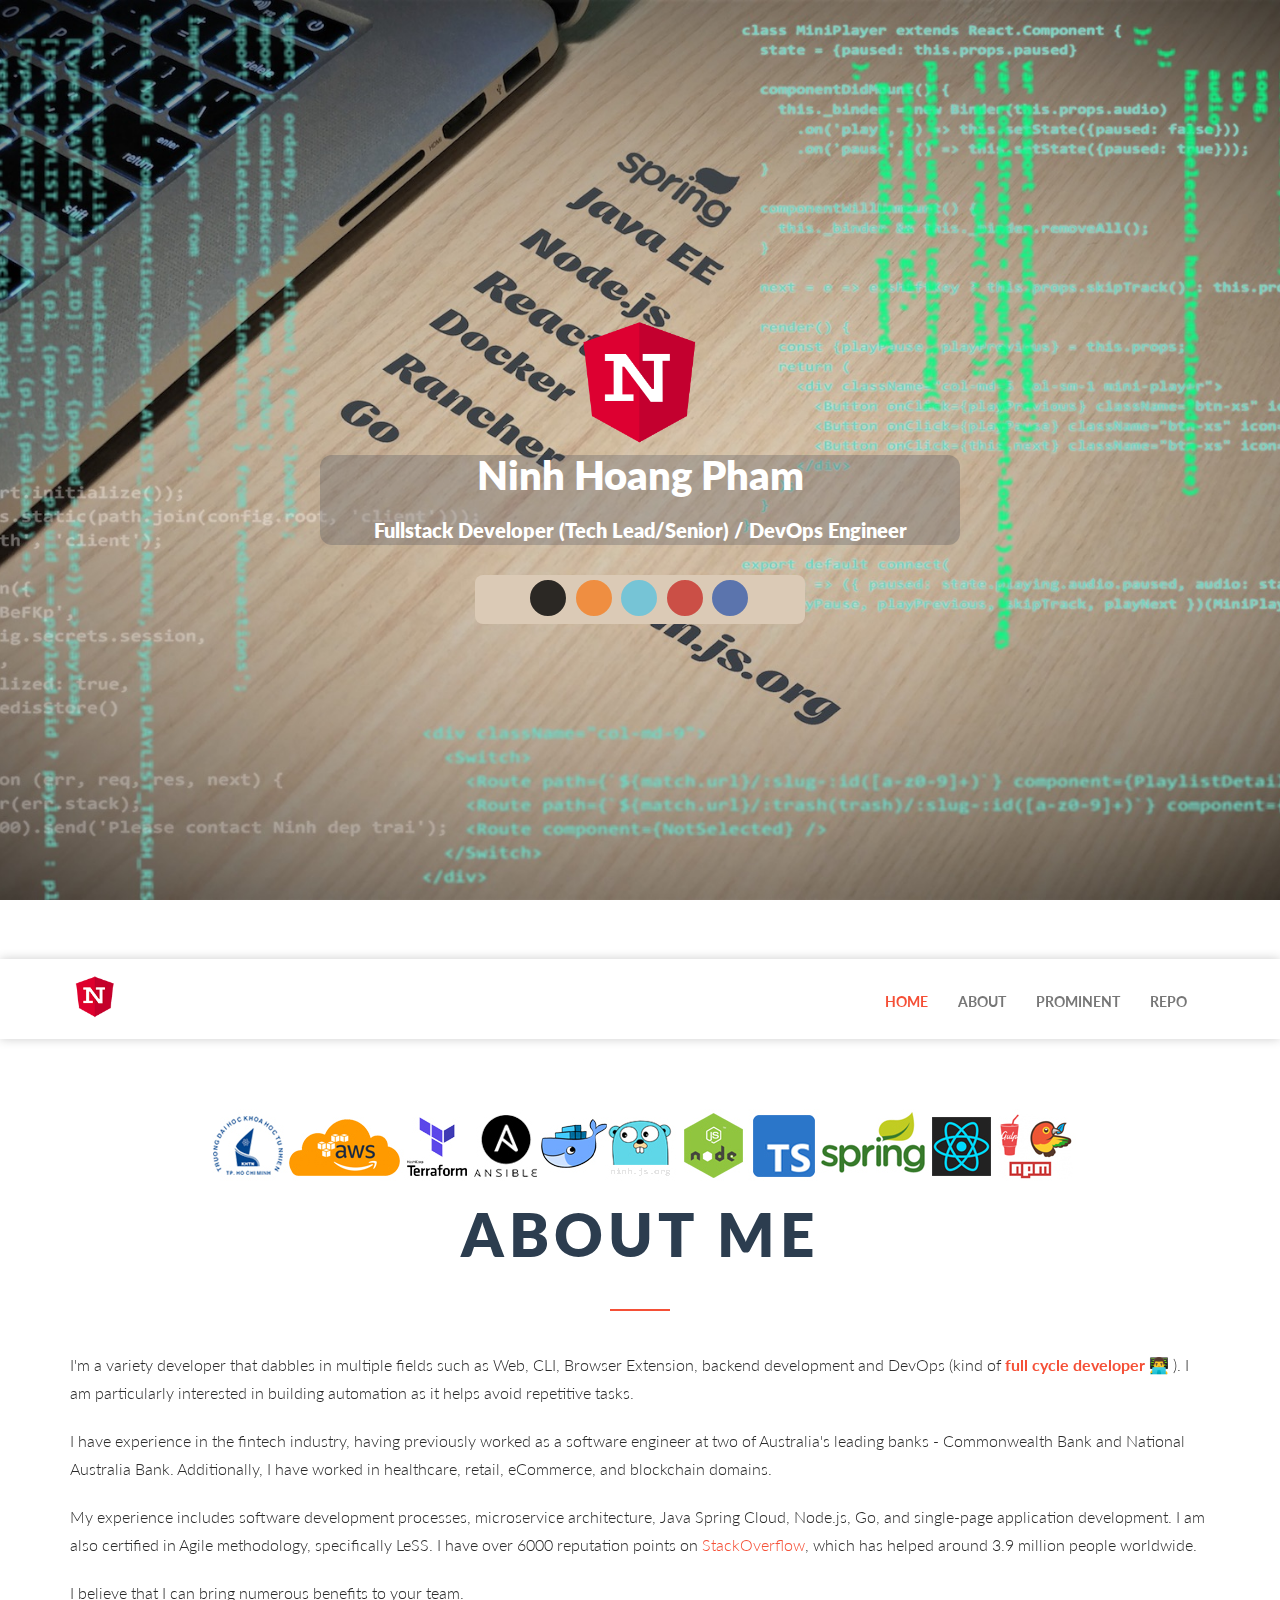
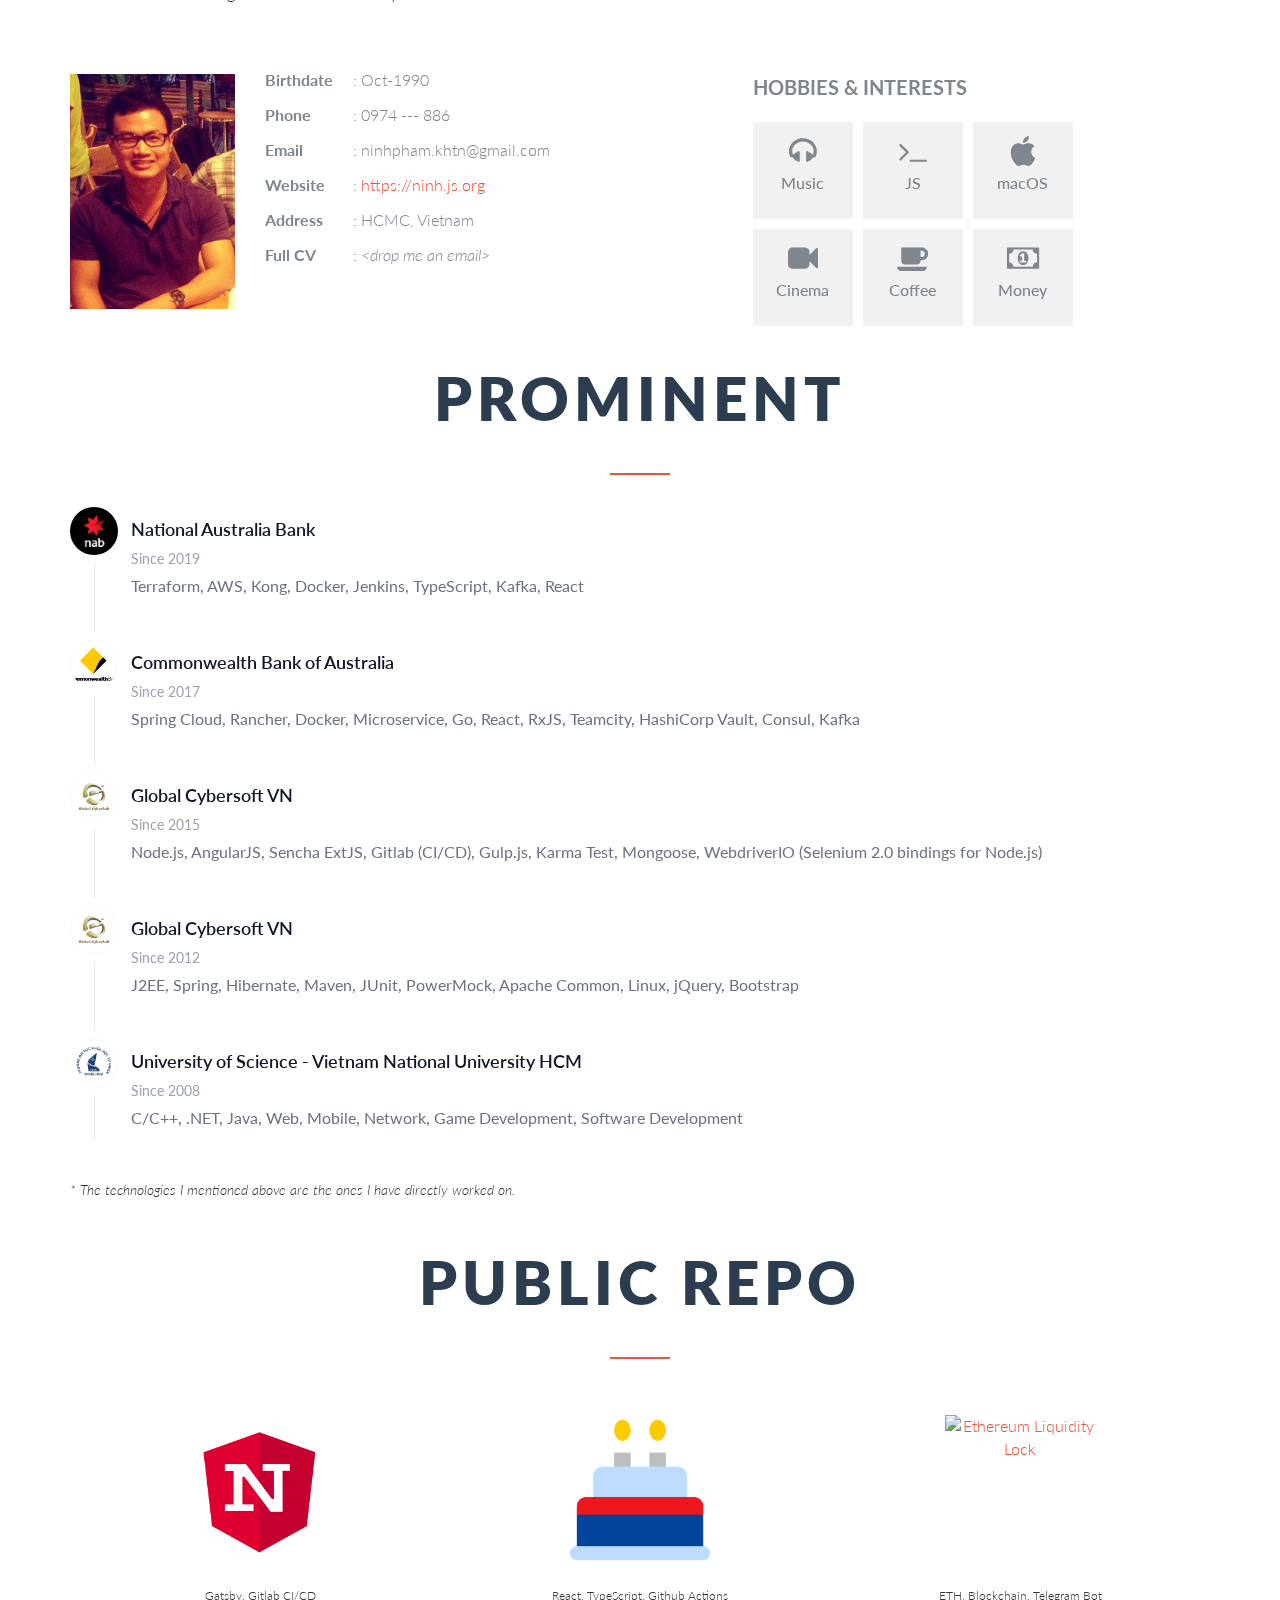
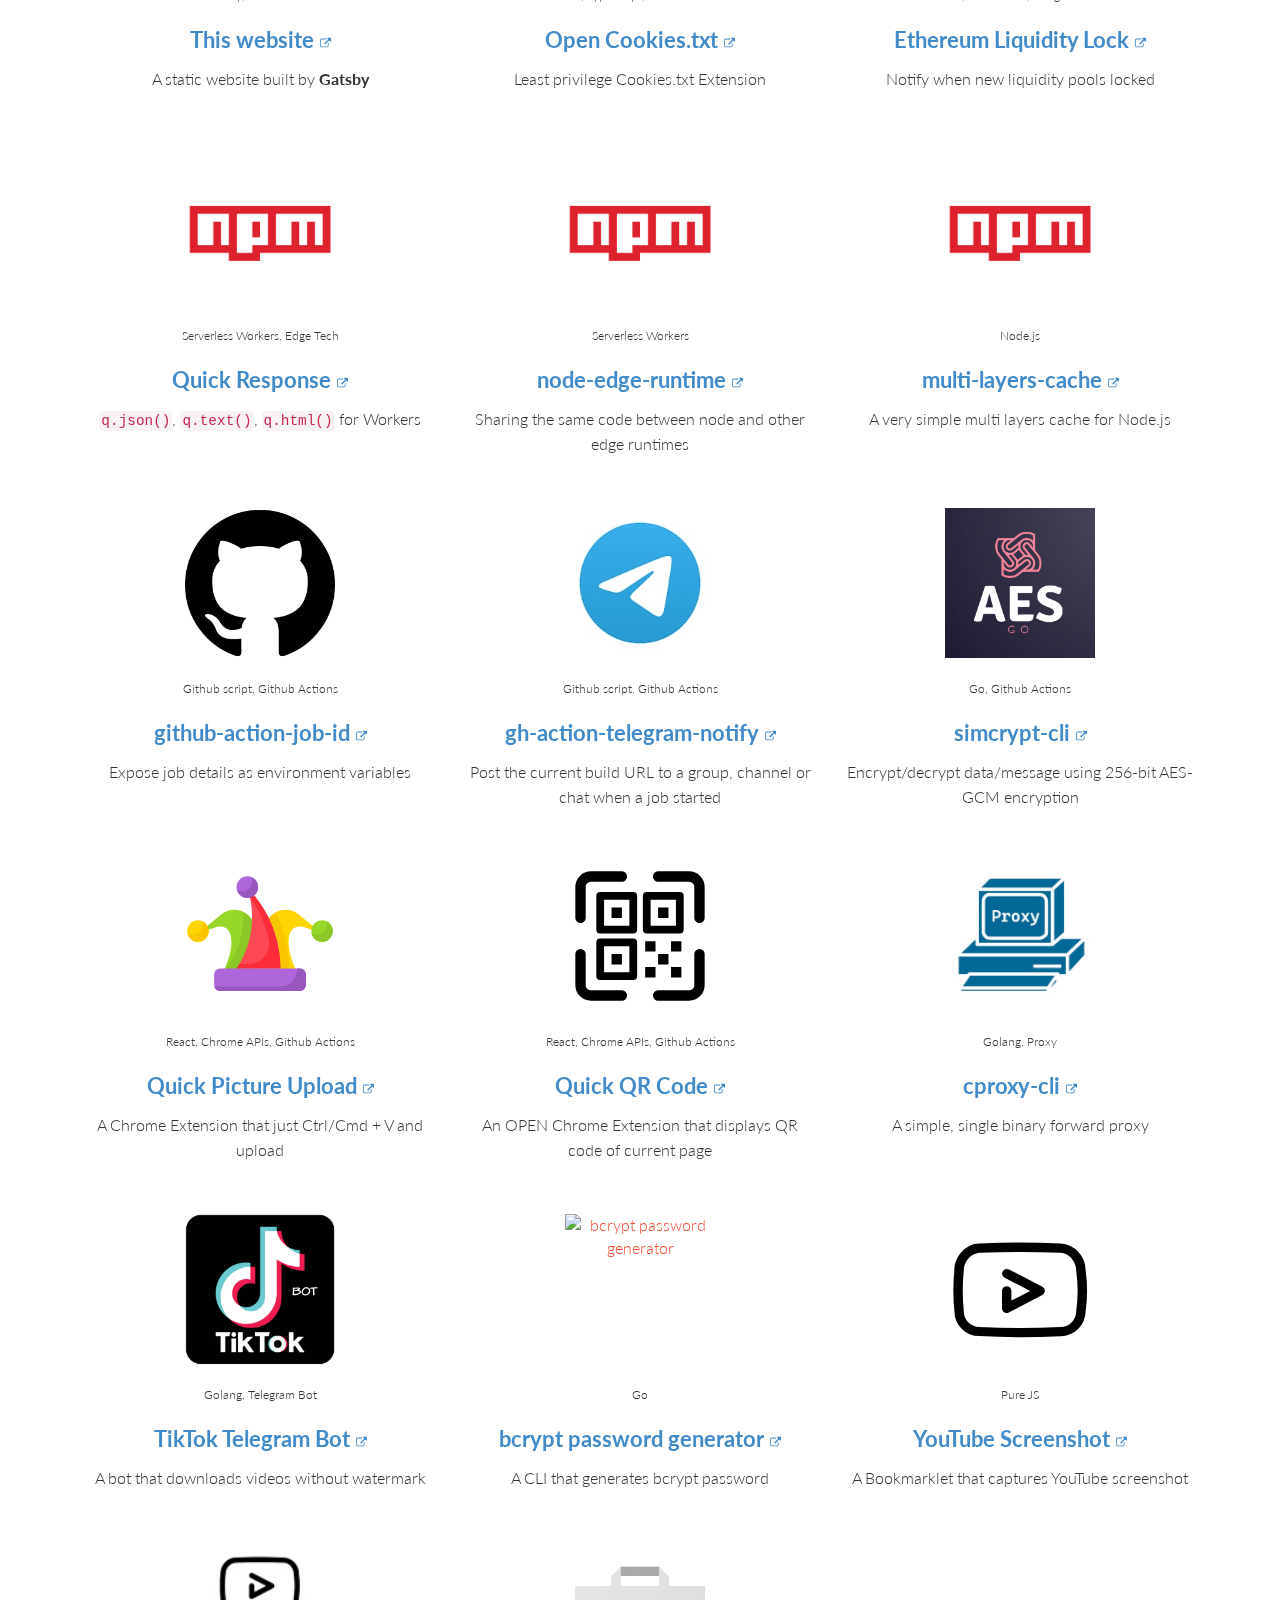
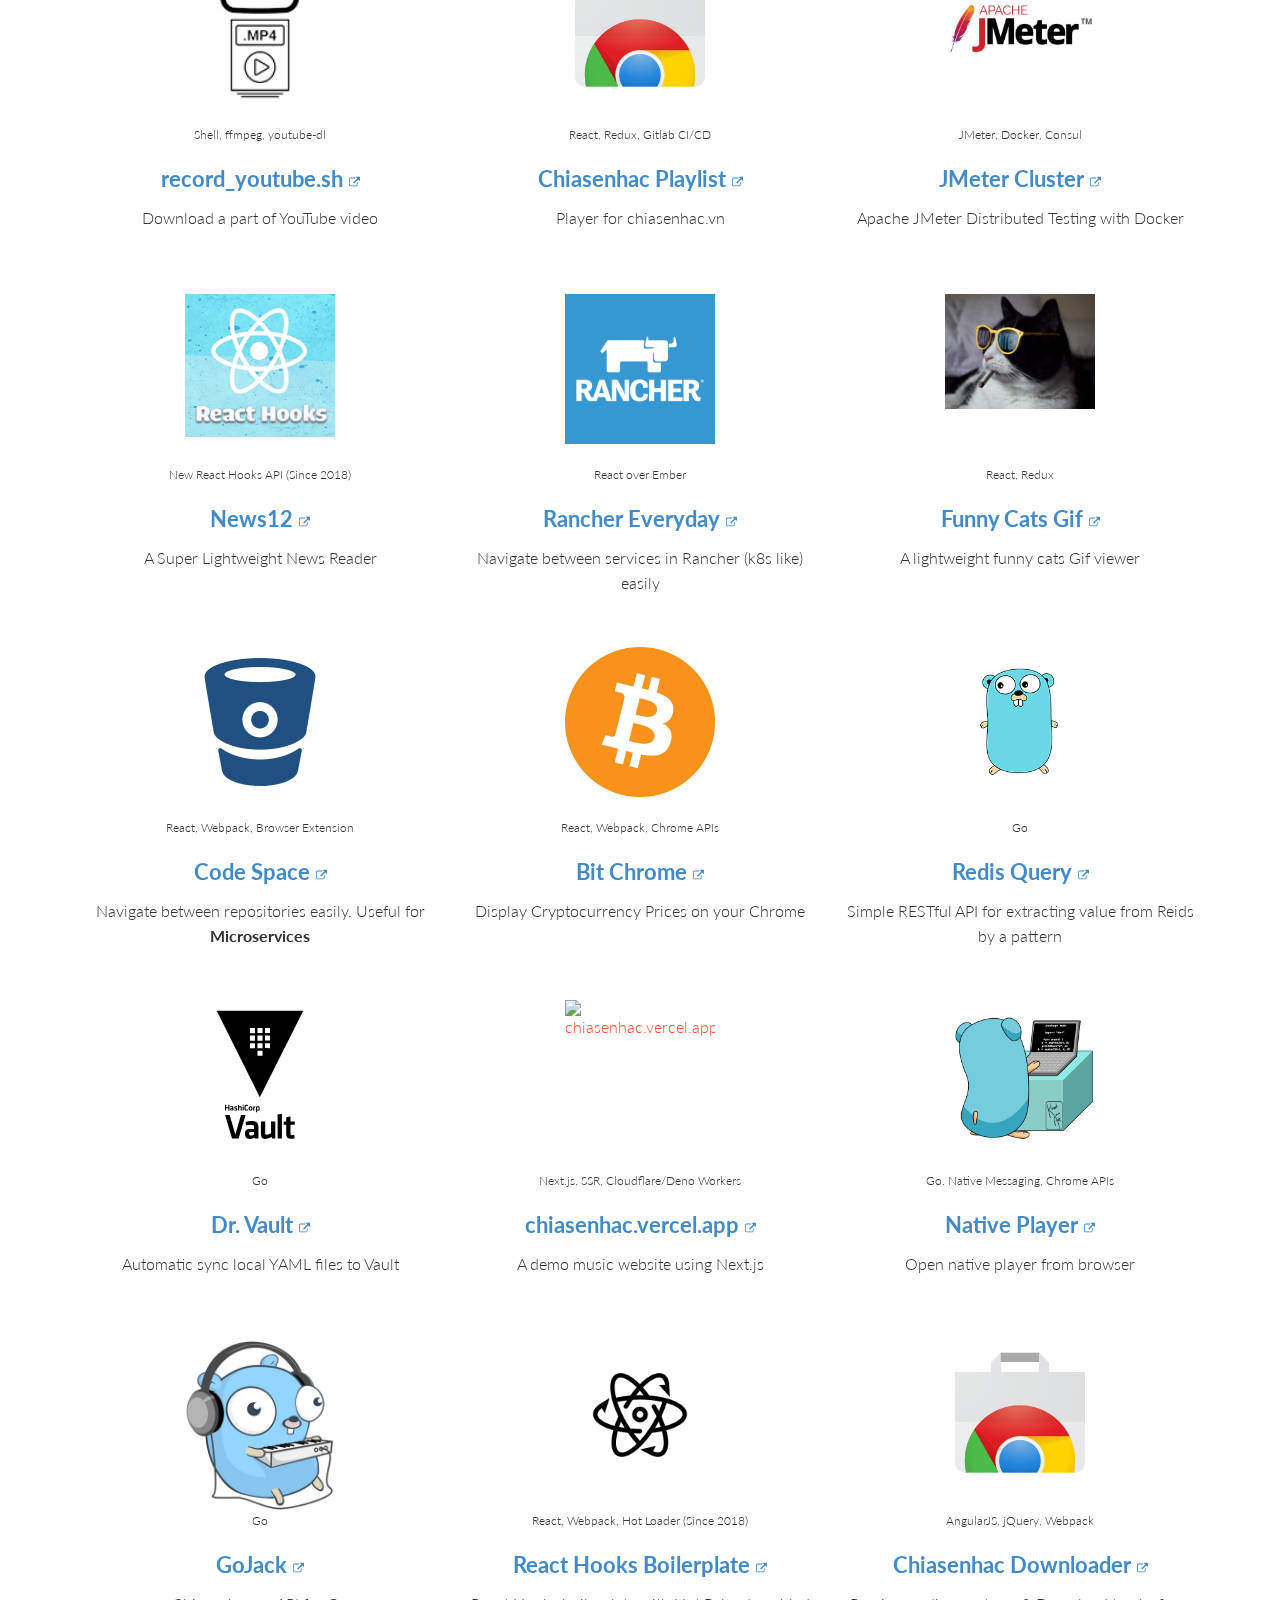
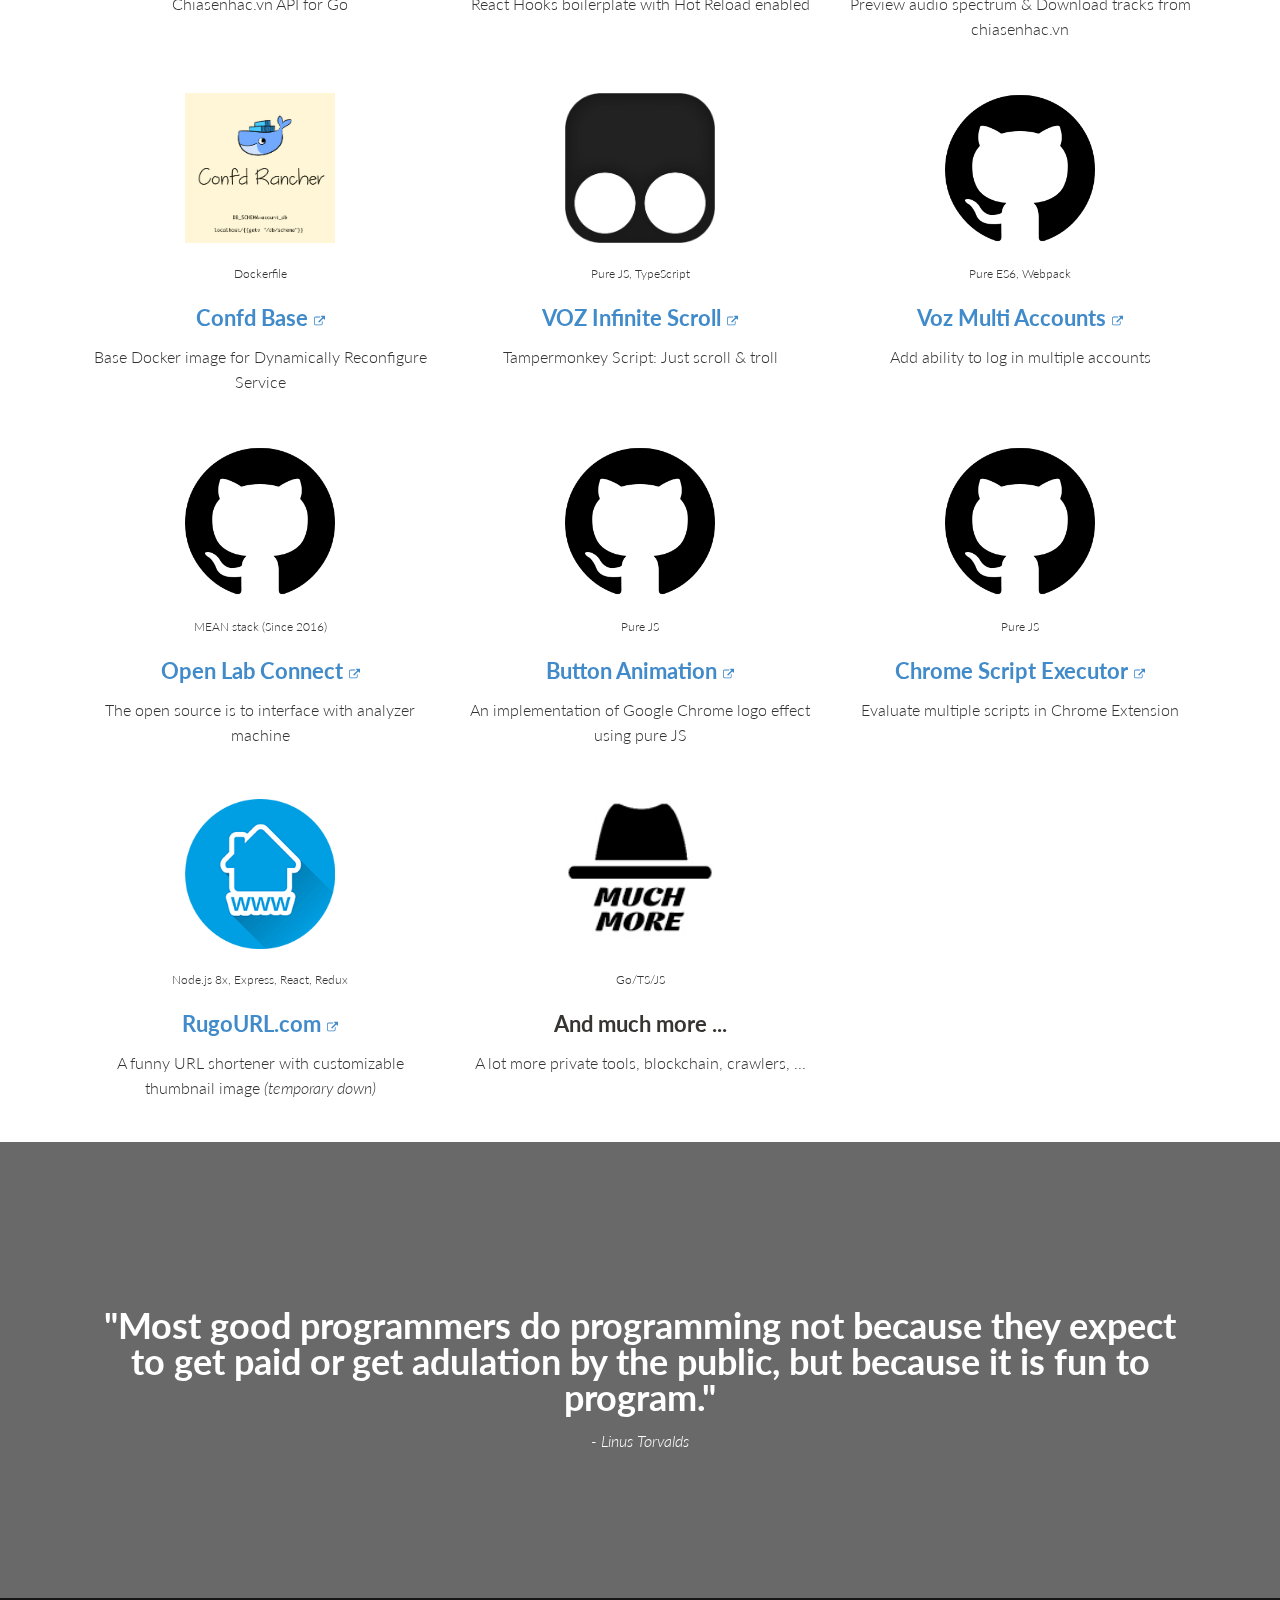
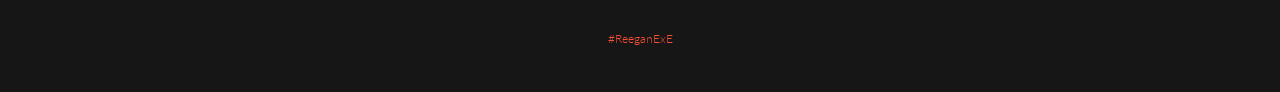
==== commit 3e69438b: "Initial" ====
--- a/index.html
+++ b/index.html
@@ -1,6 +1,6 @@
-<!DOCTYPE html><html lang="en"><head><meta charSet="utf-8"/><meta http-equiv="x-ua-compatible" content="ie=edge"/><meta name="viewport" content="width=device-width, initial-scale=1, shrink-to-fit=no"/><meta name="generator" content="Gatsby 5.8.1"/><meta data-react-helmet="true" name="description" content="Ninh Pham (ReeganExE): Java Spring, Node.js, React, Golang, AWS, Docker, TypeScript, DevOps, Webpack, Git, Agile"/><meta data-react-helmet="true" name="keywords" content="Ninh Pham - Resume - ReeganExE"/><meta data-react-helmet="true" property="og:title" content="Ninh Pham - Fullstack Developer / DevOps Engineer (#ReeganExE)"/><meta data-react-helmet="true" property="og:description" content="Ninh Pham (ReeganExE): Java Spring, Node.js, React, Golang, AWS, Docker, TypeScript, DevOps, Webpack, Git, Agile"/><meta data-react-helmet="true" property="og:type" content="website"/><meta data-react-helmet="true" name="twitter:card" content="summary"/><meta data-react-helmet="true" name="twitter:creator" content="@ReeganExE Ninh Pham"/><meta data-react-helmet="true" name="twitter:title" content="Ninh Pham - Fullstack Developer / DevOps Engineer (#ReeganExE)"/><meta data-react-helmet="true" name="twitter:description" content="Ninh Pham (ReeganExE): Java Spring, Node.js, React, Golang, AWS, Docker, TypeScript, DevOps, Webpack, Git, Agile"/><meta data-react-helmet="true" name="twitter:image" content="img/IMG_7351-4-01.jpg"/><meta name="theme-color" content="#663399"/><style data-href="/styles.fb0fa331836213b6eac8.css" data-identity="gatsby-global-css">/*
+<!DOCTYPE html><html lang="en"><head><meta charSet="utf-8"/><meta http-equiv="x-ua-compatible" content="ie=edge"/><meta name="viewport" content="width=device-width, initial-scale=1, shrink-to-fit=no"/><meta name="generator" content="Gatsby 5.11.0"/><meta data-react-helmet="true" name="description" content="Spring Cloud, Golang, AWS, Node.js, React, Cloud Native, Docker, TypeScript, DevOps, Webpack, Git, Agile"/><meta data-react-helmet="true" name="keywords" content="Ninh Pham - Resume - ReeganExE"/><meta data-react-helmet="true" property="og:title" content="Ninh Pham - Fullstack Developer / A DevOps / A Tech lead - #ReeganExE"/><meta data-react-helmet="true" property="og:description" content="Spring Cloud, Golang, AWS, Node.js, React, Cloud Native, Docker, TypeScript, DevOps, Webpack, Git, Agile"/><meta data-react-helmet="true" property="og:type" content="website"/><meta data-react-helmet="true" name="twitter:card" content="summary"/><meta data-react-helmet="true" name="twitter:creator" content="@ReeganExE Ninh Pham"/><meta data-react-helmet="true" name="twitter:title" content="Ninh Pham - Fullstack Developer / A DevOps / A Tech lead - #ReeganExE"/><meta data-react-helmet="true" name="twitter:description" content="Spring Cloud, Golang, AWS, Node.js, React, Cloud Native, Docker, TypeScript, DevOps, Webpack, Git, Agile"/><meta data-react-helmet="true" name="twitter:image" content="img/IMG_7351-4-01.jpg"/><meta name="theme-color" content="#4a4a4d"/><style data-href="/styles.15eb39b774922f653cad.css" data-identity="gatsby-global-css">/*
 ! tailwindcss v3.3.2 | MIT License | https://tailwindcss.com
-*/*,:after,:before{border:0 solid #e5e7eb;box-sizing:border-box}:after,:before{--tw-content:""}html{-webkit-text-size-adjust:100%;font-feature-settings:normal;font-family:ui-sans-serif,system-ui,-apple-system,BlinkMacSystemFont,Segoe UI,Roboto,Helvetica Neue,Arial,Noto Sans,sans-serif,Apple Color Emoji,Segoe UI Emoji,Segoe UI Symbol,Noto Color Emoji;font-variation-settings:normal;line-height:1.5;-moz-tab-size:4;-o-tab-size:4;tab-size:4}body{line-height:inherit;margin:0}hr{border-top-width:1px;color:inherit;height:0}abbr:where([title]){-webkit-text-decoration:underline dotted;text-decoration:underline dotted}h1,h2,h3,h4,h5,h6{font-size:inherit;font-weight:inherit}a{color:inherit;text-decoration:inherit}b,strong{font-weight:bolder}code,kbd,pre,samp{font-family:ui-monospace,SFMono-Regular,Menlo,Monaco,Consolas,Liberation Mono,Courier New,monospace;font-size:1em}small{font-size:80%}sub,sup{font-size:75%;line-height:0;position:relative;vertical-align:baseline}sub{bottom:-.25em}sup{top:-.5em}table{border-collapse:collapse;border-color:inherit;text-indent:0}button,input,optgroup,select,textarea{color:inherit;font-family:inherit;font-size:100%;font-weight:inherit;line-height:inherit;margin:0;padding:0}button,select{text-transform:none}[type=button],[type=reset],[type=submit],button{-webkit-appearance:button;background-color:transparent;background-image:none}:-moz-focusring{outline:auto}:-moz-ui-invalid{box-shadow:none}progress{vertical-align:baseline}::-webkit-inner-spin-button,::-webkit-outer-spin-button{height:auto}[type=search]{-webkit-appearance:textfield;outline-offset:-2px}::-webkit-search-decoration{-webkit-appearance:none}::-webkit-file-upload-button{-webkit-appearance:button;font:inherit}summary{display:list-item}blockquote,dd,dl,figure,h1,h2,h3,h4,h5,h6,hr,p,pre{margin:0}fieldset{margin:0}fieldset,legend{padding:0}menu,ol,ul{list-style:none;margin:0;padding:0}textarea{resize:vertical}input::-moz-placeholder,textarea::-moz-placeholder{color:#9ca3af;opacity:1}input::placeholder,textarea::placeholder{color:#9ca3af;opacity:1}[role=button],button{cursor:pointer}:disabled{cursor:default}audio,canvas,embed,iframe,img,object,svg,video{display:block;vertical-align:middle}img,video{height:auto;max-width:100%}[hidden]{display:none}*,:after,:before{--tw-border-spacing-x:0;--tw-border-spacing-y:0;--tw-translate-x:0;--tw-translate-y:0;--tw-rotate:0;--tw-skew-x:0;--tw-skew-y:0;--tw-scale-x:1;--tw-scale-y:1;--tw-pan-x: ;--tw-pan-y: ;--tw-pinch-zoom: ;--tw-scroll-snap-strictness:proximity;--tw-gradient-from-position: ;--tw-gradient-via-position: ;--tw-gradient-to-position: ;--tw-ordinal: ;--tw-slashed-zero: ;--tw-numeric-figure: ;--tw-numeric-spacing: ;--tw-numeric-fraction: ;--tw-ring-inset: ;--tw-ring-offset-width:0px;--tw-ring-offset-color:#fff;--tw-ring-color:rgba(59,130,246,.5);--tw-ring-offset-shadow:0 0 #0000;--tw-ring-shadow:0 0 #0000;--tw-shadow:0 0 #0000;--tw-shadow-colored:0 0 #0000;--tw-blur: ;--tw-brightness: ;--tw-contrast: ;--tw-grayscale: ;--tw-hue-rotate: ;--tw-invert: ;--tw-saturate: ;--tw-sepia: ;--tw-drop-shadow: ;--tw-backdrop-blur: ;--tw-backdrop-brightness: ;--tw-backdrop-contrast: ;--tw-backdrop-grayscale: ;--tw-backdrop-hue-rotate: ;--tw-backdrop-invert: ;--tw-backdrop-opacity: ;--tw-backdrop-saturate: ;--tw-backdrop-sepia: }::backdrop{--tw-border-spacing-x:0;--tw-border-spacing-y:0;--tw-translate-x:0;--tw-translate-y:0;--tw-rotate:0;--tw-skew-x:0;--tw-skew-y:0;--tw-scale-x:1;--tw-scale-y:1;--tw-pan-x: ;--tw-pan-y: ;--tw-pinch-zoom: ;--tw-scroll-snap-strictness:proximity;--tw-gradient-from-position: ;--tw-gradient-via-position: ;--tw-gradient-to-position: ;--tw-ordinal: ;--tw-slashed-zero: ;--tw-numeric-figure: ;--tw-numeric-spacing: ;--tw-numeric-fraction: ;--tw-ring-inset: ;--tw-ring-offset-width:0px;--tw-ring-offset-color:#fff;--tw-ring-color:rgba(59,130,246,.5);--tw-ring-offset-shadow:0 0 #0000;--tw-ring-shadow:0 0 #0000;--tw-shadow:0 0 #0000;--tw-shadow-colored:0 0 #0000;--tw-blur: ;--tw-brightness: ;--tw-contrast: ;--tw-grayscale: ;--tw-hue-rotate: ;--tw-invert: ;--tw-saturate: ;--tw-sepia: ;--tw-drop-shadow: ;--tw-backdrop-blur: ;--tw-backdrop-brightness: ;--tw-backdrop-contrast: ;--tw-backdrop-grayscale: ;--tw-backdrop-hue-rotate: ;--tw-backdrop-invert: ;--tw-backdrop-opacity: ;--tw-backdrop-saturate: ;--tw-backdrop-sepia: }.h{position:absolute}.b{position:relative}.p{left:-3.8rem}.q{top:-.5rem}.t{margin-bottom:.25rem}.y{margin-bottom:.5rem}.e{margin-bottom:1rem}.a{margin-left:1.5rem}.g{margin-left:2.25rem}.x{display:block}.i{display:flex}.ga{display:grid}.m{height:3rem}.ka{min-height:340px}.l{width:3rem}.ha{grid-template-columns:repeat(1,minmax(0,1fr))}.j{align-items:center}.k{justify-content:center}.o{border-radius:9999px}.c{border-left-width:1px}.d{--tw-border-opacity:1;border-color:rgb(229 231 235/var(--tw-border-opacity))}.n{--tw-bg-opacity:1;background-color:rgb(219 234 254/var(--tw-bg-opacity))}.la{padding:1rem}.na{font-size:22px}.ca{font-size:1rem;line-height:1.5rem}.u{font-size:1.125rem;line-height:1.75rem}.z{font-size:.875rem;line-height:1.25rem}.ma{font-weight:700}._{font-weight:400}.v{font-weight:600}.ea{font-style:italic}.aa{line-height:1}.ba{color:rgb(156 163 175/var(--tw-text-opacity))}.ba,.da{--tw-text-opacity:1}.da{color:rgb(107 114 128/var(--tw-text-opacity))}.w{--tw-text-opacity:1;color:rgb(17 24 39/var(--tw-text-opacity))}.r{--tw-ring-offset-shadow:var(--tw-ring-inset) 0 0 0 var(--tw-ring-offset-width) var(--tw-ring-offset-color);--tw-ring-shadow:var(--tw-ring-inset) 0 0 0 calc(8px + var(--tw-ring-offset-width)) var(--tw-ring-color);box-shadow:var(--tw-ring-offset-shadow),var(--tw-ring-shadow),var(--tw-shadow,0 0 #0000)}.s{--tw-ring-opacity:1;--tw-ring-color:rgb(255 255 255/var(--tw-ring-opacity))}.repo-content{text-align:center}.repo-link h3{color:#428bca;font-size:22px}.repo-link:hover{color:#428bca;text-decoration:underline}.repo-link h3 .fa{font-size:11px;margin-left:6px}.section{padding:6px 0!important}code{padding:2px!important}@media (min-width:768px){.f{margin-bottom:2.5rem}.ia{grid-template-columns:repeat(2,minmax(0,1fr))}}@media (min-width:1024px){.ja{grid-template-columns:repeat(3,minmax(0,1fr))}}</style><title data-react-helmet="true">Ninh Pham - Fullstack Developer / DevOps Engineer (#ReeganExE)</title><link data-react-helmet="true" rel="preconnect" href="https://fonts.gstatic.com"/><link data-react-helmet="true" href="https://fonts.googleapis.com/css2?family=Poppins:wght@700&amp;family=Roboto:wght@300&amp;display=swap" rel="stylesheet"/><link data-react-helmet="true" rel="stylesheet" href="css/style.min.css?202381" title="red"/><link data-react-helmet="true" rel="stylesheet" type="text/css" href="https://fonts.googleapis.com/css?family=Open+Sans:300,400,600,700,800"/><link data-react-helmet="true" rel="stylesheet" type="text/css" href="https://fonts.googleapis.com/css?family=Lato:400,100,200,300,500,600,700,800,900"/><style data-styled="" data-styled-version="5.3.9"></style><link rel="icon" href="/favicon-32x32.png?v=75c8dd5d2cea842972329d8e00f5e6ae" type="image/png"/><link rel="manifest" href="/manifest.webmanifest" crossorigin="anonymous"/><link rel="apple-touch-icon" sizes="48x48" href="/icons/icon-48x48.png?v=75c8dd5d2cea842972329d8e00f5e6ae"/><link rel="apple-touch-icon" sizes="72x72" href="/icons/icon-72x72.png?v=75c8dd5d2cea842972329d8e00f5e6ae"/><link rel="apple-touch-icon" sizes="96x96" href="/icons/icon-96x96.png?v=75c8dd5d2cea842972329d8e00f5e6ae"/><link rel="apple-touch-icon" sizes="144x144" href="/icons/icon-144x144.png?v=75c8dd5d2cea842972329d8e00f5e6ae"/><link rel="apple-touch-icon" sizes="192x192" href="/icons/icon-192x192.png?v=75c8dd5d2cea842972329d8e00f5e6ae"/><link rel="apple-touch-icon" sizes="256x256" href="/icons/icon-256x256.png?v=75c8dd5d2cea842972329d8e00f5e6ae"/><link rel="apple-touch-icon" sizes="384x384" href="/icons/icon-384x384.png?v=75c8dd5d2cea842972329d8e00f5e6ae"/><link rel="apple-touch-icon" sizes="512x512" href="/icons/icon-512x512.png?v=75c8dd5d2cea842972329d8e00f5e6ae"/><link rel="preconnect" href="https://www.google-analytics.com"/><link rel="dns-prefetch" href="https://www.google-analytics.com"/><script>
+*/*,:after,:before{border:0 solid #e5e7eb;box-sizing:border-box}:after,:before{--tw-content:""}html{-webkit-text-size-adjust:100%;font-feature-settings:normal;font-family:ui-sans-serif,system-ui,-apple-system,BlinkMacSystemFont,Segoe UI,Roboto,Helvetica Neue,Arial,Noto Sans,sans-serif,Apple Color Emoji,Segoe UI Emoji,Segoe UI Symbol,Noto Color Emoji;font-variation-settings:normal;line-height:1.5;-moz-tab-size:4;-o-tab-size:4;tab-size:4}body{line-height:inherit;margin:0}hr{border-top-width:1px;color:inherit;height:0}abbr:where([title]){-webkit-text-decoration:underline dotted;text-decoration:underline dotted}h1,h2,h3,h4,h5,h6{font-size:inherit;font-weight:inherit}a{color:inherit;text-decoration:inherit}b,strong{font-weight:bolder}code,kbd,pre,samp{font-family:ui-monospace,SFMono-Regular,Menlo,Monaco,Consolas,Liberation Mono,Courier New,monospace;font-size:1em}small{font-size:80%}sub,sup{font-size:75%;line-height:0;position:relative;vertical-align:baseline}sub{bottom:-.25em}sup{top:-.5em}table{border-collapse:collapse;border-color:inherit;text-indent:0}button,input,optgroup,select,textarea{color:inherit;font-family:inherit;font-size:100%;font-weight:inherit;line-height:inherit;margin:0;padding:0}button,select{text-transform:none}[type=button],[type=reset],[type=submit],button{-webkit-appearance:button;background-color:transparent;background-image:none}:-moz-focusring{outline:auto}:-moz-ui-invalid{box-shadow:none}progress{vertical-align:baseline}::-webkit-inner-spin-button,::-webkit-outer-spin-button{height:auto}[type=search]{-webkit-appearance:textfield;outline-offset:-2px}::-webkit-search-decoration{-webkit-appearance:none}::-webkit-file-upload-button{-webkit-appearance:button;font:inherit}summary{display:list-item}blockquote,dd,dl,figure,h1,h2,h3,h4,h5,h6,hr,p,pre{margin:0}fieldset{margin:0}fieldset,legend{padding:0}menu,ol,ul{list-style:none;margin:0;padding:0}textarea{resize:vertical}input::-moz-placeholder,textarea::-moz-placeholder{color:#9ca3af;opacity:1}input::placeholder,textarea::placeholder{color:#9ca3af;opacity:1}[role=button],button{cursor:pointer}:disabled{cursor:default}audio,canvas,embed,iframe,img,object,svg,video{display:block;vertical-align:middle}img,video{height:auto;max-width:100%}[hidden]{display:none}*,:after,:before{--tw-border-spacing-x:0;--tw-border-spacing-y:0;--tw-translate-x:0;--tw-translate-y:0;--tw-rotate:0;--tw-skew-x:0;--tw-skew-y:0;--tw-scale-x:1;--tw-scale-y:1;--tw-pan-x: ;--tw-pan-y: ;--tw-pinch-zoom: ;--tw-scroll-snap-strictness:proximity;--tw-gradient-from-position: ;--tw-gradient-via-position: ;--tw-gradient-to-position: ;--tw-ordinal: ;--tw-slashed-zero: ;--tw-numeric-figure: ;--tw-numeric-spacing: ;--tw-numeric-fraction: ;--tw-ring-inset: ;--tw-ring-offset-width:0px;--tw-ring-offset-color:#fff;--tw-ring-color:rgba(59,130,246,.5);--tw-ring-offset-shadow:0 0 #0000;--tw-ring-shadow:0 0 #0000;--tw-shadow:0 0 #0000;--tw-shadow-colored:0 0 #0000;--tw-blur: ;--tw-brightness: ;--tw-contrast: ;--tw-grayscale: ;--tw-hue-rotate: ;--tw-invert: ;--tw-saturate: ;--tw-sepia: ;--tw-drop-shadow: ;--tw-backdrop-blur: ;--tw-backdrop-brightness: ;--tw-backdrop-contrast: ;--tw-backdrop-grayscale: ;--tw-backdrop-hue-rotate: ;--tw-backdrop-invert: ;--tw-backdrop-opacity: ;--tw-backdrop-saturate: ;--tw-backdrop-sepia: }::backdrop{--tw-border-spacing-x:0;--tw-border-spacing-y:0;--tw-translate-x:0;--tw-translate-y:0;--tw-rotate:0;--tw-skew-x:0;--tw-skew-y:0;--tw-scale-x:1;--tw-scale-y:1;--tw-pan-x: ;--tw-pan-y: ;--tw-pinch-zoom: ;--tw-scroll-snap-strictness:proximity;--tw-gradient-from-position: ;--tw-gradient-via-position: ;--tw-gradient-to-position: ;--tw-ordinal: ;--tw-slashed-zero: ;--tw-numeric-figure: ;--tw-numeric-spacing: ;--tw-numeric-fraction: ;--tw-ring-inset: ;--tw-ring-offset-width:0px;--tw-ring-offset-color:#fff;--tw-ring-color:rgba(59,130,246,.5);--tw-ring-offset-shadow:0 0 #0000;--tw-ring-shadow:0 0 #0000;--tw-shadow:0 0 #0000;--tw-shadow-colored:0 0 #0000;--tw-blur: ;--tw-brightness: ;--tw-contrast: ;--tw-grayscale: ;--tw-hue-rotate: ;--tw-invert: ;--tw-saturate: ;--tw-sepia: ;--tw-drop-shadow: ;--tw-backdrop-blur: ;--tw-backdrop-brightness: ;--tw-backdrop-contrast: ;--tw-backdrop-grayscale: ;--tw-backdrop-hue-rotate: ;--tw-backdrop-invert: ;--tw-backdrop-opacity: ;--tw-backdrop-saturate: ;--tw-backdrop-sepia: }.la35rw{color:var(--tw-format-body);max-width:65ch}.la35rw :where([class~=lead]):not(:where([class~=_1uv6kyc] *)){color:var(--tw-format-lead);font-size:1.25em;line-height:1.6;margin-bottom:1.2em;margin-top:1.2em}.la35rw :where(a):not(:where([class~=_1uv6kyc] *)){color:var(--tw-format-links);font-weight:500;text-decoration:underline}.la35rw :where(a):not(:where([class~=_1uv6kyc] *)):hover{text-decoration:none}.la35rw :where(strong):not(:where([class~=_1uv6kyc] *)){color:var(--tw-format-bold);font-weight:700}.la35rw :where(a strong):not(:where([class~=_1uv6kyc] *)){color:inherit}.la35rw :where(blockquote strong):not(:where([class~=_1uv6kyc] *)){color:inherit}.la35rw :where(thead th strong):not(:where([class~=_1uv6kyc] *)){color:inherit}.la35rw :where(ol):not(:where([class~=_1uv6kyc] *)){list-style-type:decimal;margin-bottom:1.25em;margin-top:1.25em;padding-left:1.625em}.la35rw :where(ol[type=A]):not(:where([class~=_1uv6kyc] *)){list-style-type:upper-alpha}.la35rw :where(ol[type=a]):not(:where([class~=_1uv6kyc] *)){list-style-type:lower-alpha}.la35rw :where(ol[type=A s]):not(:where([class~=_1uv6kyc] *)){list-style-type:upper-alpha}.la35rw :where(ol[type=a s]):not(:where([class~=_1uv6kyc] *)){list-style-type:lower-alpha}.la35rw :where(ol[type=I]):not(:where([class~=_1uv6kyc] *)){list-style-type:upper-roman}.la35rw :where(ol[type=i]):not(:where([class~=_1uv6kyc] *)){list-style-type:lower-roman}.la35rw :where(ol[type=I s]):not(:where([class~=_1uv6kyc] *)){list-style-type:upper-roman}.la35rw :where(ol[type=i s]):not(:where([class~=_1uv6kyc] *)){list-style-type:lower-roman}.la35rw :where(ol[type="1"]):not(:where([class~=_1uv6kyc] *)){list-style-type:decimal}.la35rw :where(ul):not(:where([class~=_1uv6kyc] *)){list-style-type:disc;margin-bottom:1.25em;margin-top:1.25em;padding-left:1.625em}.la35rw :where(ol>li):not(:where([class~=_1uv6kyc] *))::marker{color:var(--tw-format-counters);font-weight:400}.la35rw :where(ul>li):not(:where([class~=_1uv6kyc] *))::marker{color:var(--tw-format-bullets)}.la35rw :where(hr):not(:where([class~=_1uv6kyc] *)){border-color:var(--tw-format-hr);border-top-width:1px;margin-bottom:3em;margin-top:3em}.la35rw :where(blockquote):not(:where([class~=_1uv6kyc] *)){color:var(--tw-format-quotes);font-size:1.1111111em;font-style:italic;font-weight:700;margin-bottom:1.6em;quotes:"\201C""\201D""\2018""\2019"}.la35rw :where(blockquote):not(:where([class~=_1uv6kyc] *)):before{background-image:url("data:image/svg+xml;charset=utf-8,%3Csvg xmlns='http://www.w3.org/2000/svg' width='32' height='24' fill='none' viewBox='0 0 32 24'%3E%3Cpath fill='%239CA3AF' d='M18.69 24v-9.855C18.69 6.54 23.663 1.385 30.666 0l1.326 2.868c-3.242 1.223-5.326 4.85-5.326 7.799H32V24H18.69ZM0 24v-9.855C0 6.54 4.997 1.384 12 0l1.328 2.868C10.084 4.091 8 7.718 8 10.667h5.31V24H0Z'/%3E%3C/svg%3E");background-repeat:no-repeat;color:var(--tw-format-quotes);content:"";display:block;height:1.3333333em;margin-top:1.6em;width:1.7777778em}.la35rw :where(blockquote p:first-of-type):not(:where([class~=_1uv6kyc] *)):before{content:open-quote}.la35rw :where(blockquote p:last-of-type):not(:where([class~=_1uv6kyc] *)):after{content:close-quote}.la35rw :where(h1):not(:where([class~=_1uv6kyc] *)){color:var(--tw-format-headings);font-size:2.25em;font-weight:800;line-height:1.1111111;margin-bottom:.8888889em;margin-top:0}.la35rw :where(h1 strong):not(:where([class~=_1uv6kyc] *)){color:inherit;font-weight:900}.la35rw :where(h2):not(:where([class~=_1uv6kyc] *)){color:var(--tw-format-headings);font-size:1.5em;font-weight:700;line-height:1.3333333;margin-bottom:1em;margin-top:0}.la35rw :where(h2 strong):not(:where([class~=_1uv6kyc] *)){color:inherit;font-weight:800}.la35rw :where(h3):not(:where([class~=_1uv6kyc] *)){color:var(--tw-format-headings);font-size:1.25em;font-weight:700;line-height:1.6;margin-bottom:.6em;margin-top:0}.la35rw :where(h3 strong):not(:where([class~=_1uv6kyc] *)){color:inherit;font-weight:800}.la35rw :where(h4):not(:where([class~=_1uv6kyc] *)){color:var(--tw-format-headings);font-weight:600;line-height:1.5;margin-bottom:.5em;margin-top:0}.la35rw :where(h4 strong):not(:where([class~=_1uv6kyc] *)){color:inherit;font-weight:700}.la35rw :where(img):not(:where([class~=_1uv6kyc] *)){margin-bottom:2em;margin-top:2em}.la35rw :where(figure>*):not(:where([class~=_1uv6kyc] *)){margin-bottom:0;margin-top:0}.la35rw :where(figcaption):not(:where([class~=_1uv6kyc] *)){color:var(--tw-format-captions);font-size:.875em;line-height:1.4285714;margin-top:.8571429em}.la35rw :where(code):not(:where([class~=_1uv6kyc] *)){background-color:var(--tw-format-code-bg);border-radius:.2222222em;color:var(--tw-format-code);font-size:.875em;font-weight:600;padding:.3333333em .5555556em}.la35rw :where(a code):not(:where([class~=_1uv6kyc] *)){color:inherit}.la35rw :where(h1 code):not(:where([class~=_1uv6kyc] *)){color:inherit}.la35rw :where(h2 code):not(:where([class~=_1uv6kyc] *)){color:inherit;font-size:.875em}.la35rw :where(h3 code):not(:where([class~=_1uv6kyc] *)){color:inherit;font-size:.9em}.la35rw :where(h4 code):not(:where([class~=_1uv6kyc] *)){color:inherit}.la35rw :where(blockquote code):not(:where([class~=_1uv6kyc] *)){color:inherit}.la35rw :where(thead th code):not(:where([class~=_1uv6kyc] *)){color:inherit}.la35rw :where(pre):not(:where([class~=_1uv6kyc] *)){background-color:var(--tw-format-pre-bg);border-radius:.375rem;color:var(--tw-format-pre-code);font-size:.875em;font-weight:400;line-height:1.7142857;margin-bottom:1.7142857em;margin-top:1.7142857em;overflow-x:auto;padding:.8571429em 1.1428571em}.la35rw :where(pre code):not(:where([class~=_1uv6kyc] *)){background-color:transparent;border-radius:0;border-width:0;color:inherit;font-family:inherit;font-size:inherit;font-weight:inherit;line-height:inherit;padding:0}.la35rw :where(pre code):not(:where([class~=_1uv6kyc] *)):before{content:none}.la35rw :where(pre code):not(:where([class~=_1uv6kyc] *)):after{content:none}.la35rw :where(table):not(:where([class~=_1uv6kyc] *)){font-size:.875em;line-height:1.7142857;margin-bottom:2em;margin-top:2em;table-layout:auto;text-align:left;width:100%}.la35rw :where(thead):not(:where([class~=_1uv6kyc] *)){background-color:var(--tw-format-th-bg);border-radius:.2777778em}.la35rw :where(thead th):not(:where([class~=_1uv6kyc] *)){color:var(--tw-format-headings);font-weight:600;padding:.5555556em .5714286em .5714286em;vertical-align:bottom}.la35rw :where(tbody tr):not(:where([class~=_1uv6kyc] *)){border-bottom-color:var(--tw-format-td-borders);border-bottom-width:1px}.la35rw :where(tbody tr:last-child):not(:where([class~=_1uv6kyc] *)){border-bottom-width:0}.la35rw :where(tbody td):not(:where([class~=_1uv6kyc] *)){vertical-align:baseline}.la35rw :where(tfoot):not(:where([class~=_1uv6kyc] *)){border-top-color:var(--tw-format-th-borders);border-top-width:1px}.la35rw :where(tfoot td):not(:where([class~=_1uv6kyc] *)){vertical-align:top}.la35rw{--tw-format-body:#6b7280;--tw-format-headings:#111827;--tw-format-lead:#6b7280;--tw-format-links:#4b5563;--tw-format-bold:#111827;--tw-format-counters:#6b7280;--tw-format-bullets:#6b7280;--tw-format-hr:#e5e7eb;--tw-format-quotes:#111827;--tw-format-quote-borders:#e5e7eb;--tw-format-captions:#6b7280;--tw-format-code:#111827;--tw-format-code-bg:#f3f4f6;--tw-format-pre-code:#4b5563;--tw-format-pre-bg:#f3f4f6;--tw-format-th-borders:#e5e7eb;--tw-format-th-bg:#f9fafb;--tw-format-td-borders:#e5e7eb;--tw-format-invert-body:#d7d7d8;--tw-format-invert-headings:#fff;--tw-format-invert-lead:#fff;--tw-format-invert-links:#fff;--tw-format-invert-bold:#fff;--tw-format-invert-counters:#9ca3af;--tw-format-invert-bullets:#4b5563;--tw-format-invert-hr:#374151;--tw-format-invert-quotes:#f3f4f6;--tw-format-invert-quote-borders:#374151;--tw-format-invert-captions:#9ca3af;--tw-format-invert-code:#fff;--tw-format-invert-code-bg:#1f2937;--tw-format-invert-pre-code:#d1d5db;--tw-format-invert-pre-bg:#374151;--tw-format-invert-th-borders:#4b5563;--tw-format-invert-td-borders:#747577;--tw-format-invert-th-bg:#4f6689;font-size:1rem;line-height:1.75}.la35rw :where(p):not(:where([class~=_1uv6kyc] *)){margin-bottom:1.25em;margin-top:1.25em}.la35rw :where(blockquote>p:first-child):not(:where([class~=_1uv6kyc] *)){margin-top:0}.la35rw :where(video):not(:where([class~=_1uv6kyc] *)){margin-bottom:2em;margin-top:2em}.la35rw :where(figure):not(:where([class~=_1uv6kyc] *)){margin-bottom:2em;margin-top:2em}.la35rw :where(li):not(:where([class~=_1uv6kyc] *)){margin-bottom:.5em;margin-top:.5em}.la35rw :where(ol>li):not(:where([class~=_1uv6kyc] *)){padding-left:.375em}.la35rw :where(ul>li):not(:where([class~=_1uv6kyc] *)){padding-left:.375em}.la35rw :where(.la35rw>ul>li p):not(:where([class~=_1uv6kyc] *)){margin-bottom:.75em;margin-top:.75em}.la35rw :where(.la35rw>ul>li>:first-child):not(:where([class~=_1uv6kyc] *)){margin-top:1.25em}.la35rw :where(.la35rw>ul>li>:last-child):not(:where([class~=_1uv6kyc] *)){margin-bottom:1.25em}.la35rw :where(.la35rw>ol>li>:first-child):not(:where([class~=_1uv6kyc] *)){margin-top:1.25em}.la35rw :where(.la35rw>ol>li>:last-child):not(:where([class~=_1uv6kyc] *)){margin-bottom:1.25em}.la35rw :where(ul ul,ul ol,ol ul,ol ol):not(:where([class~=_1uv6kyc] *)){margin-bottom:.75em;margin-top:.75em}.la35rw :where(hr+*):not(:where([class~=_1uv6kyc] *)){margin-top:0}.la35rw :where(h2+*):not(:where([class~=_1uv6kyc] *)){margin-top:0}.la35rw :where(h3+*):not(:where([class~=_1uv6kyc] *)){margin-top:0}.la35rw :where(h4+*):not(:where([class~=_1uv6kyc] *)){margin-top:0}.la35rw :where(thead th:last-child):not(:where([class~=_1uv6kyc] *)){padding-right:0}.la35rw :where(tbody td,tfoot td):not(:where([class~=_1uv6kyc] *)){padding:.5714286em}.la35rw :where(tbody td:last-child,tfoot td:last-child):not(:where([class~=_1uv6kyc] *)){padding-right:0}.la35rw :where(.la35rw>:first-child):not(:where([class~=_1uv6kyc] *)){margin-top:0}.la35rw :where(.la35rw>:last-child):not(:where([class~=_1uv6kyc] *)){margin-bottom:0}._1cyhddz{font-size:1rem;line-height:1.7142857}._1cyhddz :where(p):not(:where([class~=_1uv6kyc] *)){margin-bottom:1em;margin-top:1em}._1cyhddz :where([class~=lead]):not(:where([class~=_1uv6kyc] *)){font-size:1.125em;line-height:1.5555556;margin-bottom:.8888889em;margin-top:.8888889em}._1cyhddz :where(blockquote):not(:where([class~=_1uv6kyc] *)){margin-bottom:1.3333333em}._1cyhddz :where(blockquote):not(:where([class~=_1uv6kyc] *)):before{margin-top:1.3333333em}._1cyhddz :where(h1):not(:where([class~=_1uv6kyc] *)){font-size:1.6666667em;line-height:1.2;margin-bottom:.8em;margin-top:0}._1cyhddz :where(h2):not(:where([class~=_1uv6kyc] *)){font-size:1.5em;line-height:1.4;margin-bottom:.8em;margin-top:0}._1cyhddz :where(h3):not(:where([class~=_1uv6kyc] *)){font-size:1.25em;line-height:1.5555556;margin-bottom:.4444444em;margin-top:0}._1cyhddz :where(h4):not(:where([class~=_1uv6kyc] *)){font-size:1.125em;line-height:1.25;margin-bottom:.5em;margin-top:0}._1cyhddz :where(img):not(:where([class~=_1uv6kyc] *)){margin-bottom:1.5em;margin-top:1.5em}._1cyhddz :where(video):not(:where([class~=_1uv6kyc] *)){margin-bottom:1.5em;margin-top:1.5em}._1cyhddz :where(figure):not(:where([class~=_1uv6kyc] *)){margin-bottom:1.5em;margin-top:1.5em}._1cyhddz :where(figure>*):not(:where([class~=_1uv6kyc] *)){margin-bottom:0;margin-top:0}._1cyhddz :where(figcaption):not(:where([class~=_1uv6kyc] *)){font-size:.875em;line-height:1.3333333;margin-top:.6666667em;text-align:center}._1cyhddz :where(code):not(:where([class~=_1uv6kyc] *)){font-size:.875em}._1cyhddz :where(h2 code):not(:where([class~=_1uv6kyc] *)){font-size:.9em}._1cyhddz :where(h3 code):not(:where([class~=_1uv6kyc] *)){font-size:.8888889em}._1cyhddz :where(pre):not(:where([class~=_1uv6kyc] *)){border-radius:.25rem;font-size:.875em;line-height:1.6666667;margin-bottom:1.6666667em;margin-top:1.6666667em;padding:.6666667em 1em}._1cyhddz :where(ol):not(:where([class~=_1uv6kyc] *)){margin-bottom:1em;margin-top:1em;padding-left:1.375em}._1cyhddz :where(ul):not(:where([class~=_1uv6kyc] *)){margin-bottom:1em;margin-top:1em;padding-left:1.375em}._1cyhddz :where(li):not(:where([class~=_1uv6kyc] *)){margin-bottom:.25em;margin-top:.25em}._1cyhddz :where(ol>li):not(:where([class~=_1uv6kyc] *)){padding-left:.375em}._1cyhddz :where(ul>li):not(:where([class~=_1uv6kyc] *)){padding-left:.375em}._1cyhddz :where(.la35rw>ul>li p):not(:where([class~=_1uv6kyc] *)){margin-bottom:.5em;margin-top:.5em}._1cyhddz :where(.la35rw>ul>li>:first-child):not(:where([class~=_1uv6kyc] *)){margin-top:1em}._1cyhddz :where(.la35rw>ul>li>:last-child):not(:where([class~=_1uv6kyc] *)){margin-bottom:1em}._1cyhddz :where(.la35rw>ol>li>:first-child):not(:where([class~=_1uv6kyc] *)){margin-top:1em}._1cyhddz :where(.la35rw>ol>li>:last-child):not(:where([class~=_1uv6kyc] *)){margin-bottom:1em}._1cyhddz :where(ul ul,ul ol,ol ul,ol ol):not(:where([class~=_1uv6kyc] *)){margin-bottom:.5em;margin-top:.5em}._1cyhddz :where(hr):not(:where([class~=_1uv6kyc] *)){margin-bottom:2.5em;margin-top:2.5em}._1cyhddz :where(hr+*):not(:where([class~=_1uv6kyc] *)){margin-top:0}._1cyhddz :where(h2+*):not(:where([class~=_1uv6kyc] *)){margin-top:0}._1cyhddz :where(h3+*):not(:where([class~=_1uv6kyc] *)){margin-top:0}._1cyhddz :where(h4+*):not(:where([class~=_1uv6kyc] *)){margin-top:0}._1cyhddz :where(table):not(:where([class~=_1uv6kyc] *)){font-size:.875em;line-height:1.5}._1cyhddz :where(thead th):not(:where([class~=_1uv6kyc] *)){padding-bottom:.6666667em;padding-left:1em;padding-right:1em}._1cyhddz :where(thead th:first-child):not(:where([class~=_1uv6kyc] *)){padding-left:0}._1cyhddz :where(thead th:last-child):not(:where([class~=_1uv6kyc] *)){padding-right:0}._1cyhddz :where(tbody td,tfoot td):not(:where([class~=_1uv6kyc] *)){padding:.6666667em 1em}._1cyhddz :where(tbody td:first-child,tfoot td:first-child):not(:where([class~=_1uv6kyc] *)){padding-left:0}._1cyhddz :where(tbody td:last-child,tfoot td:last-child):not(:where([class~=_1uv6kyc] *)){padding-right:0}._1cyhddz :where(.la35rw>:first-child):not(:where([class~=_1uv6kyc] *)){margin-top:0}._1cyhddz :where(.la35rw>:last-child):not(:where([class~=_1uv6kyc] *)){margin-bottom:0}._1rvzrvy :where(.la35rw>ul>li p):not(:where([class~=_1uv6kyc] *)){margin-bottom:.75em;margin-top:.75em}._1rvzrvy :where(.la35rw>ul>li>:first-child):not(:where([class~=_1uv6kyc] *)){margin-top:1.25em}._1rvzrvy :where(.la35rw>ul>li>:last-child):not(:where([class~=_1uv6kyc] *)){margin-bottom:1.25em}._1rvzrvy :where(.la35rw>ol>li>:first-child):not(:where([class~=_1uv6kyc] *)){margin-top:1.25em}._1rvzrvy :where(.la35rw>ol>li>:last-child):not(:where([class~=_1uv6kyc] *)){margin-bottom:1.25em}._1rvzrvy :where(.la35rw>:first-child):not(:where([class~=_1uv6kyc] *)){margin-top:0}._1rvzrvy :where(.la35rw>:last-child):not(:where([class~=_1uv6kyc] *)){margin-bottom:0}._1fqa8tq :where(.la35rw>ul>li p):not(:where([class~=_1uv6kyc] *)){margin-bottom:.8888889em;margin-top:.8888889em}._1fqa8tq :where(.la35rw>ul>li>:first-child):not(:where([class~=_1uv6kyc] *)){margin-top:1.3333333em}._1fqa8tq :where(.la35rw>ul>li>:last-child):not(:where([class~=_1uv6kyc] *)){margin-bottom:1.3333333em}._1fqa8tq :where(.la35rw>ol>li>:first-child):not(:where([class~=_1uv6kyc] *)){margin-top:1.3333333em}._1fqa8tq :where(.la35rw>ol>li>:last-child):not(:where([class~=_1uv6kyc] *)){margin-bottom:1.3333333em}._1fqa8tq :where(.la35rw>:first-child):not(:where([class~=_1uv6kyc] *)){margin-top:0}._1fqa8tq :where(.la35rw>:last-child):not(:where([class~=_1uv6kyc] *)){margin-bottom:0}.klm9yv{--tw-format-links:#2563eb;--tw-format-invert-links:#3b82f6}._1v5n2a3{pointer-events:none}.ed21hb{position:fixed}._1lbq3jy{position:absolute}._1buttn{position:relative}._16tkesf{bottom:0;top:0}.cw3jq9{left:-3.8rem}.moclra{top:-.5rem}.ef9mi7{left:0}.ep9876{left:.75rem}._1p8muaq{top:.75rem}._1q4yiqn{margin-left:1rem;margin-right:1rem}.pe61ve{margin-left:auto;margin-right:auto}._1p91w4e{margin-bottom:1.5rem;margin-top:1.5rem}._1maf1gq{margin-bottom:.25rem}._1m0ffrr{margin-bottom:.5rem}._1lqfu2s{margin-bottom:.75rem}._1lgg8dt{margin-bottom:1rem}._1l6gmou{margin-bottom:1.25rem}._1kwh0zv{margin-bottom:1.5rem}._1kchtlx{margin-bottom:2rem}._1wtp1lp{margin-left:.5rem}._1vpqmtt{margin-left:1.5rem}._1trtez0{margin-left:2.25rem}._10kdei{margin-right:.25rem}.gl60k{margin-right:.75rem}._6lkbl{margin-right:1rem}.xlb780{margin-top:1.25rem}.yfa0ax{margin-top:1.5rem}._1lw4auk{display:block}._1v1jjwk{display:flex}.g6qxnm{display:inline-flex}._197anat{display:table}._1ceogbr{display:grid}._1h8o7zn{display:none}.bs7w07{height:3rem}.ao9h8b{height:4rem}.pz5p1f{height:1.25rem}.t11bo4{height:2rem}.etf9ik{min-height:340px}.tk3do{width:3rem}._1yqpqkw{width:4rem}._16d3nrm{width:1.25rem}._1tsqo5k{width:auto}.l6md1a{width:100%}.tf3w9s{max-width:42rem}._509sr8{max-width:768px}._1ud4bnh{max-width:640px}._1uns7g1{max-width:1280px}._10docpu{max-width:36rem}.wrtip7{max-width:20rem}._1n99o2l{cursor:pointer}.qtgl5f{grid-template-columns:repeat(1,minmax(0,1fr))}.r3g6ue{grid-template-columns:repeat(2,minmax(0,1fr))}.cwiijf{flex-direction:column}.qx2niz{flex-wrap:wrap}._1cpxbr5{align-items:center}.ce280h{justify-content:center}.iqzjpk{justify-content:space-between}.rwq87n{justify-content:space-evenly}.l9rj9n{gap:3rem}._1cli3ow{gap:2rem}._178sy5s>:not([hidden])~:not([hidden]){--tw-space-x-reverse:0;margin-left:calc(1.25rem*(1 - var(--tw-space-x-reverse)));margin-right:calc(1.25rem*var(--tw-space-x-reverse))}._11n32r0>:not([hidden])~:not([hidden]){--tw-space-y-reverse:0;margin-bottom:calc(1rem*var(--tw-space-y-reverse));margin-top:calc(1rem*(1 - var(--tw-space-y-reverse)))}._692j49{align-self:center}._1vwi8xi{white-space:nowrap}.qwizf4{border-radius:.25rem}._1pwo3c2{border-radius:9999px}.awsr8i{border-radius:.5rem}.fmiuj2{border-radius:.375rem}._18fa0zp{border-width:1px}._1wntv24{border-left-width:1px}.gick6c{border-color:rgb(229 231 235/var(--tw-border-opacity))}._78nuy7,.gick6c{--tw-border-opacity:1}._78nuy7{border-color:rgb(209 213 219/var(--tw-border-opacity))}._1y7i6th{--tw-bg-opacity:1;background-color:rgb(219 234 254/var(--tw-bg-opacity))}.a0lr7e{--tw-bg-opacity:1;background-color:rgb(249 250 251/var(--tw-bg-opacity))}.cbz4zz{background-color:transparent}._1x2a3ek{--tw-bg-opacity:1;background-color:rgb(255 255 255/var(--tw-bg-opacity))}._1mdqp5c{background-image:linear-gradient(to right,var(--tw-gradient-stops))}._1hbaf6p{--tw-gradient-from:#f35 var(--tw-gradient-from-position);--tw-gradient-to:rgba(255,51,85,0) var(--tw-gradient-to-position);--tw-gradient-stops:var(--tw-gradient-from),var(--tw-gradient-to)}._1s0mil1{--tw-gradient-to:#f29718 var(--tw-gradient-to-position)}._8nml27{fill:#3b82f6}._1g0h1ac{padding:0}._1gagmzb{padding:.25rem}._1gufud9{padding:.75rem}._1ewimig{padding:1rem}._1lcvetm{padding-left:1rem;padding-right:1rem}._1lmv0il{padding-left:1.25rem;padding-right:1.25rem}._1nlymb6{padding-bottom:.25rem;padding-top:.25rem}._1nbz0m7{padding-bottom:.5rem;padding-top:.5rem}._1n1zex8{padding-bottom:.75rem;padding-top:.75rem}._1m80lub{padding-bottom:1.5rem;padding-top:1.5rem}._1q3v1jx{padding-bottom:2rem;padding-top:2rem}._1mkmjsr{padding-bottom:4rem}._1dibkin{padding-left:2.5rem}.iqcz7z{padding-left:.75rem}.ybxtcw{padding-right:1rem}.tfl9e6{padding-top:1rem}.iluew2{text-align:left}._1qei7ji{text-align:center}._10rn2vz{font-size:1.5rem;line-height:2rem}._62z7tw{font-size:1.875rem;line-height:2.25rem}.eec0d7{font-size:22px}._9q18zq{font-size:1rem;line-height:1.5rem}._1m25sba{font-size:1.125rem;line-height:1.75rem}._1nonorz{font-size:.875rem;line-height:1.25rem}._1ny5bdb{font-size:1.25rem;line-height:1.75rem}._13jjt9i{font-weight:700}._18qbnya{font-weight:800}._18bjqfz{font-weight:300}.s807ie{font-weight:500}.k9yraa{font-weight:400}._1udzudw{font-weight:600}._12x9e4h{text-transform:uppercase}.kjd347{font-style:italic}._1r0rxnz{font-style:normal}.mxnjuo{line-height:1}._1dejgw6{line-height:1.25}._1bfo99n{letter-spacing:-.025em}.i076jk{color:rgb(37 99 235/var(--tw-text-opacity))}.i076jk,.oc1mc1{--tw-text-opacity:1}.oc1mc1{color:rgb(156 163 175/var(--tw-text-opacity))}._1nwalra{--tw-text-opacity:1;color:rgb(107 114 128/var(--tw-text-opacity))}._12nickq{color:rgb(17 24 39/var(--tw-text-opacity))}._12nickq,.ndgpn8{--tw-text-opacity:1}.ndgpn8{color:rgb(255 255 255/var(--tw-text-opacity))}.q3h1k0{--tw-ring-offset-shadow:var(--tw-ring-inset) 0 0 0 var(--tw-ring-offset-width) var(--tw-ring-offset-color);--tw-ring-shadow:var(--tw-ring-inset) 0 0 0 calc(8px + var(--tw-ring-offset-width)) var(--tw-ring-color);box-shadow:var(--tw-ring-offset-shadow),var(--tw-ring-shadow),var(--tw-shadow,0 0 #0000)}._10ovpp1{--tw-ring-opacity:1;--tw-ring-color:rgb(255 255 255/var(--tw-ring-opacity))}.hier6r{transition-duration:.15s;transition-property:color,background-color,border-color,text-decoration-color,fill,stroke;transition-timing-function:cubic-bezier(.4,0,.2,1)}body{font-family:Lato,Helvetica,Arial,sans-serif}.repo-content{text-align:center}.repo-link h3{color:#428bca;font-size:22px}.repo-link:hover{color:#428bca;text-decoration:underline}.repo-link h3 .fa{font-size:11px;margin-left:6px}.section{padding:6px 0!important}code{padding:2px!important}:is(._1iudl03 .zhidrf){--tw-format-body:var(--tw-format-invert-body);--tw-format-headings:var(--tw-format-invert-headings);--tw-format-lead:var(--tw-format-invert-lead);--tw-format-links:var(--tw-format-invert-links);--tw-format-bold:var(--tw-format-invert-bold);--tw-format-counters:var(--tw-format-invert-counters);--tw-format-bullets:var(--tw-format-invert-bullets);--tw-format-hr:var(--tw-format-invert-hr);--tw-format-quotes:var(--tw-format-invert-quotes);--tw-format-quote-borders:var(--tw-format-invert-quote-borders);--tw-format-captions:var(--tw-format-invert-captions);--tw-format-code:var(--tw-format-invert-code);--tw-format-code-bg:var(--tw-format-invert-code-bg);--tw-format-pre-code:var(--tw-format-invert-pre-code);--tw-format-pre-bg:var(--tw-format-invert-pre-bg);--tw-format-th-borders:var(--tw-format-invert-th-borders);--tw-format-td-borders:var(--tw-format-invert-td-borders);--tw-format-th-bg:var(--tw-format-invert-th-bg)}@media (min-width:640px){._95z74e{font-size:1rem;line-height:1.75}._95z74e :where(p):not(:where([class~=_1uv6kyc] *)){margin-bottom:1.25em;margin-top:1.25em}._95z74e :where([class~=lead]):not(:where([class~=_1uv6kyc] *)){font-size:1.25em;line-height:1.6;margin-bottom:1.2em;margin-top:1.2em}._95z74e :where(blockquote):not(:where([class~=_1uv6kyc] *)){margin-bottom:1.6em}._95z74e :where(blockquote):not(:where([class~=_1uv6kyc] *)):before{margin-top:1.6em}._95z74e :where(blockquote>p:first-child):not(:where([class~=_1uv6kyc] *)){margin-top:0}._95z74e :where(h1):not(:where([class~=_1uv6kyc] *)){font-size:2.25em;line-height:1.1111111;margin-bottom:.8888889em;margin-top:0}._95z74e :where(h2):not(:where([class~=_1uv6kyc] *)){font-size:1.5em;line-height:1.3333333;margin-bottom:1em;margin-top:0}._95z74e :where(h3):not(:where([class~=_1uv6kyc] *)){font-size:1.25em;line-height:1.6;margin-bottom:.6em;margin-top:0}._95z74e :where(h4):not(:where([class~=_1uv6kyc] *)){line-height:1.5;margin-bottom:.5em;margin-top:0}._95z74e :where(img):not(:where([class~=_1uv6kyc] *)){margin-bottom:2em;margin-top:2em}._95z74e :where(video):not(:where([class~=_1uv6kyc] *)){margin-bottom:2em;margin-top:2em}._95z74e :where(figure):not(:where([class~=_1uv6kyc] *)){margin-bottom:2em;margin-top:2em}._95z74e :where(figure>*):not(:where([class~=_1uv6kyc] *)){margin-bottom:0;margin-top:0}._95z74e :where(figcaption):not(:where([class~=_1uv6kyc] *)){font-size:.875em;line-height:1.4285714;margin-top:.8571429em}._95z74e :where(code):not(:where([class~=_1uv6kyc] *)){font-size:.875em}._95z74e :where(h2 code):not(:where([class~=_1uv6kyc] *)){font-size:.875em}._95z74e :where(h3 code):not(:where([class~=_1uv6kyc] *)){font-size:.9em}._95z74e :where(pre):not(:where([class~=_1uv6kyc] *)){border-radius:.375rem;font-size:.875em;line-height:1.7142857;margin-bottom:1.7142857em;margin-top:1.7142857em;padding:.8571429em 1.1428571em}._95z74e :where(ol):not(:where([class~=_1uv6kyc] *)){margin-bottom:1.25em;margin-top:1.25em;padding-left:1.625em}._95z74e :where(ul):not(:where([class~=_1uv6kyc] *)){margin-bottom:1.25em;margin-top:1.25em;padding-left:1.625em}._95z74e :where(li):not(:where([class~=_1uv6kyc] *)){margin-bottom:.5em;margin-top:.5em}._95z74e :where(ol>li):not(:where([class~=_1uv6kyc] *)){padding-left:.375em}._95z74e :where(ul>li):not(:where([class~=_1uv6kyc] *)){padding-left:.375em}._95z74e :where(.la35rw>ul>li p):not(:where([class~=_1uv6kyc] *)){margin-bottom:.75em;margin-top:.75em}._95z74e :where(.la35rw>ul>li>:first-child):not(:where([class~=_1uv6kyc] *)){margin-top:1.25em}._95z74e :where(.la35rw>ul>li>:last-child):not(:where([class~=_1uv6kyc] *)){margin-bottom:1.25em}._95z74e :where(.la35rw>ol>li>:first-child):not(:where([class~=_1uv6kyc] *)){margin-top:1.25em}._95z74e :where(.la35rw>ol>li>:last-child):not(:where([class~=_1uv6kyc] *)){margin-bottom:1.25em}._95z74e :where(ul ul,ul ol,ol ul,ol ol):not(:where([class~=_1uv6kyc] *)){margin-bottom:.75em;margin-top:.75em}._95z74e :where(hr):not(:where([class~=_1uv6kyc] *)){margin-bottom:3em;margin-top:3em}._95z74e :where(hr+*):not(:where([class~=_1uv6kyc] *)){margin-top:0}._95z74e :where(h2+*):not(:where([class~=_1uv6kyc] *)){margin-top:0}._95z74e :where(h3+*):not(:where([class~=_1uv6kyc] *)){margin-top:0}._95z74e :where(h4+*):not(:where([class~=_1uv6kyc] *)){margin-top:0}._95z74e :where(table):not(:where([class~=_1uv6kyc] *)){font-size:.875em;line-height:1.7142857}._95z74e :where(thead th):not(:where([class~=_1uv6kyc] *)){padding-bottom:.5714286em;padding-left:.5714286em;padding-right:.5714286em}._95z74e :where(thead th:last-child):not(:where([class~=_1uv6kyc] *)){padding-right:0}._95z74e :where(tbody td,tfoot td):not(:where([class~=_1uv6kyc] *)){padding:.5714286em}._95z74e :where(tbody td:last-child,tfoot td:last-child):not(:where([class~=_1uv6kyc] *)){padding-right:0}._95z74e :where(.la35rw>:first-child):not(:where([class~=_1uv6kyc] *)){margin-top:0}._95z74e :where(.la35rw>:last-child):not(:where([class~=_1uv6kyc] *)){margin-bottom:0}}@media (min-width:1024px){.i2rxl5{font-size:1.125rem;line-height:1.7777778}.i2rxl5 :where(p):not(:where([class~=_1uv6kyc] *)){margin-bottom:1.3333333em;margin-top:1.3333333em}.i2rxl5 :where([class~=lead]):not(:where([class~=_1uv6kyc] *)){font-size:1.2222222em;line-height:1.4545455;margin-bottom:1.0909091em;margin-top:1.0909091em}.i2rxl5 :where(blockquote):not(:where([class~=_1uv6kyc] *)):before{margin-top:1.6666667em}.i2rxl5 :where(blockquote>p:first-child):not(:where([class~=_1uv6kyc] *)){margin-top:.5em}.i2rxl5 :where(h1):not(:where([class~=_1uv6kyc] *)){font-size:2.6666667em;line-height:1;margin-bottom:.8333333em;margin-top:0}.i2rxl5 :where(h2):not(:where([class~=_1uv6kyc] *)){font-size:2em;line-height:1.3333333;margin-bottom:.6666667em;margin-top:0}.i2rxl5 :where(h3):not(:where([class~=_1uv6kyc] *)){font-size:1.3333333em;line-height:1.5;margin-bottom:.6666667em;margin-top:0}.i2rxl5 :where(h4):not(:where([class~=_1uv6kyc] *)){line-height:1.5555556;margin-bottom:.4444444em;margin-top:0}.i2rxl5 :where(img):not(:where([class~=_1uv6kyc] *)){margin-bottom:1.7777778em;margin-top:1.7777778em}.i2rxl5 :where(video):not(:where([class~=_1uv6kyc] *)){margin-bottom:1.7777778em;margin-top:1.7777778em}.i2rxl5 :where(figure):not(:where([class~=_1uv6kyc] *)){margin-bottom:1.7777778em;margin-top:1.7777778em}.i2rxl5 :where(figure>*):not(:where([class~=_1uv6kyc] *)){margin-bottom:0;margin-top:0}.i2rxl5 :where(figcaption):not(:where([class~=_1uv6kyc] *)){font-size:.8888889em;line-height:1.5;margin-top:1em}.i2rxl5 :where(code):not(:where([class~=_1uv6kyc] *)){font-size:.8888889em}.i2rxl5 :where(h2 code):not(:where([class~=_1uv6kyc] *)){font-size:.8666667em}.i2rxl5 :where(h3 code):not(:where([class~=_1uv6kyc] *)){font-size:.875em}.i2rxl5 :where(pre):not(:where([class~=_1uv6kyc] *)){border-radius:.375rem;font-size:.8888889em;line-height:1.75;margin-bottom:2em;margin-top:2em;padding:1em 1.5em}.i2rxl5 :where(ol):not(:where([class~=_1uv6kyc] *)){margin-bottom:1.3333333em;margin-top:1.3333333em;padding-left:1.5555556em}.i2rxl5 :where(ul):not(:where([class~=_1uv6kyc] *)){margin-bottom:1.3333333em;margin-top:1.3333333em;padding-left:1.5555556em}.i2rxl5 :where(li):not(:where([class~=_1uv6kyc] *)){margin-bottom:.6666667em;margin-top:.6666667em}.i2rxl5 :where(ol>li):not(:where([class~=_1uv6kyc] *)){padding-left:.4444444em}.i2rxl5 :where(ul>li):not(:where([class~=_1uv6kyc] *)){padding-left:.4444444em}.i2rxl5 :where(.la35rw>ul>li p):not(:where([class~=_1uv6kyc] *)){margin-bottom:.8888889em;margin-top:.8888889em}.i2rxl5 :where(.la35rw>ul>li>:first-child):not(:where([class~=_1uv6kyc] *)){margin-top:1.3333333em}.i2rxl5 :where(.la35rw>ul>li>:last-child):not(:where([class~=_1uv6kyc] *)){margin-bottom:1.3333333em}.i2rxl5 :where(.la35rw>ol>li>:first-child):not(:where([class~=_1uv6kyc] *)){margin-top:1.3333333em}.i2rxl5 :where(.la35rw>ol>li>:last-child):not(:where([class~=_1uv6kyc] *)){margin-bottom:1.3333333em}.i2rxl5 :where(ul ul,ul ol,ol ul,ol ol):not(:where([class~=_1uv6kyc] *)){margin-bottom:.8888889em;margin-top:.8888889em}.i2rxl5 :where(hr):not(:where([class~=_1uv6kyc] *)){margin-bottom:3.1111111em;margin-top:3.1111111em}.i2rxl5 :where(hr+*):not(:where([class~=_1uv6kyc] *)){margin-top:0}.i2rxl5 :where(h2+*):not(:where([class~=_1uv6kyc] *)){margin-top:0}.i2rxl5 :where(h3+*):not(:where([class~=_1uv6kyc] *)){margin-top:0}.i2rxl5 :where(h4+*):not(:where([class~=_1uv6kyc] *)){margin-top:0}.i2rxl5 :where(table):not(:where([class~=_1uv6kyc] *)){font-size:.8888889em;line-height:1.5}.i2rxl5 :where(thead th):not(:where([class~=_1uv6kyc] *)){padding-bottom:.75em;padding-left:.75em;padding-right:.75em}.i2rxl5 :where(thead th:last-child):not(:where([class~=_1uv6kyc] *)){padding-right:0}.i2rxl5 :where(tbody td,tfoot td):not(:where([class~=_1uv6kyc] *)){padding:.75em}.i2rxl5 :where(tbody td:last-child,tfoot td:last-child):not(:where([class~=_1uv6kyc] *)){padding-right:0}.i2rxl5 :where(.la35rw>:first-child):not(:where([class~=_1uv6kyc] *)){margin-top:0}.i2rxl5 :where(.la35rw>:last-child):not(:where([class~=_1uv6kyc] *)){margin-bottom:0}}._100z98a:hover{--tw-bg-opacity:1;background-color:rgb(243 244 246/var(--tw-bg-opacity))}._11f3fcq:hover{--tw-text-opacity:1;color:rgb(17 24 39/var(--tw-text-opacity))}.qtiejp:hover{text-decoration-line:underline}._1ofc3fy:focus{outline:2px solid transparent;outline-offset:2px}._1kqw0km:focus{--tw-ring-offset-shadow:var(--tw-ring-inset) 0 0 0 var(--tw-ring-offset-width) var(--tw-ring-offset-color);--tw-ring-shadow:var(--tw-ring-inset) 0 0 0 calc(4px + var(--tw-ring-offset-width)) var(--tw-ring-color);box-shadow:var(--tw-ring-offset-shadow),var(--tw-ring-shadow),var(--tw-shadow,0 0 #0000)}:is(._1iudl03 .m8f29g){display:block}:is(._1iudl03 ._3enxu3){display:none}:is(._1iudl03 ._1mw9zcm){--tw-border-opacity:1;border-color:rgb(97 97 97/var(--tw-border-opacity))}:is(._1iudl03 .bkivps){--tw-border-opacity:1;border-color:rgb(75 85 99/var(--tw-border-opacity))}:is(._1iudl03 ._1n2o9e3){--tw-bg-opacity:1;background-color:rgb(67 67 67/var(--tw-bg-opacity))}:is(._1iudl03 ._1iri8ak){--tw-bg-opacity:1;background-color:rgb(74 74 77/var(--tw-bg-opacity))}:is(._1iudl03 .zulowg){--tw-bg-opacity:1;background-color:rgb(55 65 81/var(--tw-bg-opacity))}:is(._1iudl03 ._14gk11m){--tw-bg-opacity:1;background-color:rgb(17 24 39/var(--tw-bg-opacity))}:is(._1iudl03 .krz7lt){fill:#93c5fd}:is(._1iudl03 ._1w38sv5){--tw-text-opacity:1;color:rgb(59 130 246/var(--tw-text-opacity))}:is(._1iudl03 .x1zed3){--tw-text-opacity:1;color:rgb(255 193 7/var(--tw-text-opacity))}:is(._1iudl03 .vim4wk){--tw-text-opacity:1;color:rgb(209 213 219/var(--tw-text-opacity))}:is(._1iudl03 ._1vf8oq1){--tw-text-opacity:1;color:rgb(156 163 175/var(--tw-text-opacity))}:is(._1iudl03 .blfsak){--tw-text-opacity:1;color:rgb(255 255 255/var(--tw-text-opacity))}:is(._1iudl03 ._11neelp)::-moz-placeholder{--tw-placeholder-opacity:1;color:rgb(156 163 175/var(--tw-placeholder-opacity))}:is(._1iudl03 ._11neelp)::placeholder{--tw-placeholder-opacity:1;color:rgb(156 163 175/var(--tw-placeholder-opacity))}:is(._1iudl03 ._12z4t5c:hover){--tw-bg-opacity:1;background-color:rgb(55 65 81/var(--tw-bg-opacity))}:is(._1iudl03 .fke62k:hover){--tw-text-opacity:1;color:rgb(255 255 255/var(--tw-text-opacity))}@media (min-width:640px){._12sfhi2{margin-left:auto;margin-right:auto}._1pwki5g{display:flex}.dg3kp2{grid-template-columns:repeat(2,minmax(0,1fr))}._1n7padc>:not([hidden])~:not([hidden]){--tw-space-y-reverse:0;margin-bottom:calc(0px*var(--tw-space-y-reverse));margin-top:calc(0px*(1 - var(--tw-space-y-reverse)))}.svurix{border-radius:0}._1j9mrh{border-bottom-left-radius:.5rem;border-top-left-radius:.5rem}.f1xypn{border-bottom-right-radius:.5rem;border-top-right-radius:.5rem}._8svfv2{text-align:center}._1tjcvm1{font-size:2.25rem;line-height:2.5rem}._1sjo0mn{font-size:1.25rem;line-height:1.75rem}}@media (min-width:768px){.bruyqt{margin-left:auto;margin-right:auto}._1s080fx{margin-bottom:2.5rem}._1rg8t1z{margin-bottom:3rem}._1ok06ad{margin-right:.75rem}._1nmnz1t{margin-top:4rem}.wtx6gr{display:block}._1jkhraz{display:inline}._1923tfv{max-width:42rem}._13x5ilp{grid-template-columns:repeat(2,minmax(0,1fr))}._13n5wwq{grid-template-columns:repeat(3,minmax(0,1fr))}._15w23ig{flex-direction:row}.w052hs>:not([hidden])~:not([hidden]){--tw-space-x-reverse:0;margin-left:calc(2rem*(1 - var(--tw-space-x-reverse)));margin-right:calc(2rem*var(--tw-space-x-reverse))}._6sm82h{border-width:0}.jfxnwv{padding:0}.lnuhgn{padding:2rem}._16ng677{padding-left:0;padding-right:0}._4f1rk2{font-size:1.5rem;line-height:2rem}}@media (min-width:1024px){._6zepel{margin-bottom:2rem;margin-top:2rem}._111bcnq{margin-bottom:1.5rem}._384ciy{grid-template-columns:repeat(3,minmax(0,1fr))}._1u6c23{grid-template-columns:repeat(4,minmax(0,1fr))}._1k6qd4{grid-template-columns:repeat(5,minmax(0,1fr))}._1mq9z9w{padding:2.5rem}._7khdz9{padding-left:1.5rem;padding-right:1.5rem}._17w6os3{padding-bottom:4rem;padding-top:4rem}._115qkgp{padding-bottom:6rem}.mc93e2{padding-top:3rem}._1h3tr2f{padding-top:2rem}._1p3jdeo{font-size:2.25rem;line-height:2.5rem}}</style><title data-react-helmet="true">Ninh Pham - Fullstack Developer / A DevOps / A Tech lead - #ReeganExE</title><link data-react-helmet="true" rel="preconnect" href="https://fonts.gstatic.com"/><link data-react-helmet="true" href="https://fonts.googleapis.com/css2?family=Poppins:wght@700&amp;family=Roboto:wght@300&amp;display=swap" rel="stylesheet"/><link data-react-helmet="true" rel="stylesheet" href="css/style.min.css?202381" title="red"/><link data-react-helmet="true" rel="stylesheet" type="text/css" href="https://fonts.googleapis.com/css?family=Open+Sans:300,400,600,700,800"/><link data-react-helmet="true" rel="stylesheet" type="text/css" href="https://fonts.googleapis.com/css?family=Lato:400,100,200,300,500,600,700,800,900"/><style data-styled="" data-styled-version="5.3.11"></style><link rel="icon" href="/favicon-32x32.png?v=75c8dd5d2cea842972329d8e00f5e6ae" type="image/png"/><link rel="manifest" href="/manifest.webmanifest" crossorigin="anonymous"/><link rel="apple-touch-icon" sizes="48x48" href="/icons/icon-48x48.png?v=75c8dd5d2cea842972329d8e00f5e6ae"/><link rel="apple-touch-icon" sizes="72x72" href="/icons/icon-72x72.png?v=75c8dd5d2cea842972329d8e00f5e6ae"/><link rel="apple-touch-icon" sizes="96x96" href="/icons/icon-96x96.png?v=75c8dd5d2cea842972329d8e00f5e6ae"/><link rel="apple-touch-icon" sizes="144x144" href="/icons/icon-144x144.png?v=75c8dd5d2cea842972329d8e00f5e6ae"/><link rel="apple-touch-icon" sizes="192x192" href="/icons/icon-192x192.png?v=75c8dd5d2cea842972329d8e00f5e6ae"/><link rel="apple-touch-icon" sizes="256x256" href="/icons/icon-256x256.png?v=75c8dd5d2cea842972329d8e00f5e6ae"/><link rel="apple-touch-icon" sizes="384x384" href="/icons/icon-384x384.png?v=75c8dd5d2cea842972329d8e00f5e6ae"/><link rel="apple-touch-icon" sizes="512x512" href="/icons/icon-512x512.png?v=75c8dd5d2cea842972329d8e00f5e6ae"/><link rel="preconnect" href="https://www.google-analytics.com"/><link rel="dns-prefetch" href="https://www.google-analytics.com"/><script>
   
   
   if(true) {
@@ -16,10 +16,10 @@
       
       
       
-      }</script></head><body><div id="___gatsby"><div style="outline:none" tabindex="-1" id="gatsby-focus-wrapper"><section id="home" class="home-parallax" data-stellar-background-ratio="0.6" data-stellar-vertical-offset="20"><div class="home-overlay-v2"><div class="container"><div class="col-md-12"><div class="logo"><img src="img/logo.png" class="img-responsive" alt="logo"/></div><div class="info"><h2>Ninh Hoang Pham</h2><h3>Fullstack Developer (Tech Lead/Senior) / DevOps Engineer</h3></div><ul class="social"><li><a target="_blank" class="github" href="https://github.com/ReeganExE" rel="noreferrer"></a></li><li><a target="_blank" class="stackoverflow" href="https://stackoverflow.com/users/1099314/ninh-pham" rel="noreferrer"></a></li><li><a target="_blank" class="twitter" href="https://twitter.com/ReeganExE" rel="noreferrer"></a></li><li><a target="_blank" class="youtube" href="https://www.youtube.com/ReeganExE" rel="noreferrer"></a></li><li><a target="_blank" class="facebook" href="https://www.facebook.com/ReeganExE" rel="noreferrer"></a></li></ul></div></div></div></section><div class="main-menu-continer" id="main-menu-continer"><nav id="main-menu" class="navbar navbar-default"><div class="container"><div class="navbar-header"><button type="button" class="navbar-toggle" data-toggle="collapse" data-target="#bs-example-navbar-collapse-1"><span class="sr-only">Toggle navigation</span><i class="fa fa-navicon"></i></button><a href="#" class="header-logo"><img src="img/logo-2.png" alt="Logo"/></a></div><div class="collapse navbar-collapse" id="bs-example-navbar-collapse-1"><ul class="nav navbar-nav" id="navs"><li class="active"><a href="#home" class="colapse-menu1">Home</a></li><li><a href="#about" class="colapse-menu1">About</a></li><li><a href="#history" class="colapse-menu1">History</a></li><li><a href="#repo" class="colapse-menu1">Repo</a></li></ul></div></div></nav></div><section id="about" class="section about-style2"><div class="container"><div class="section-title"><div class="row"><div class="col-md-12 col-sm4"><img src="img/ninh-stack.jpg?202104" class="img-responsive" alt="Ninh Stack"/></div></div><h2>About me</h2><span class="border"></span><p>I&#x27;m a variety developer that dabbles in multiple fields such as Web, CLI, Browser Extension, backend development and DevOps (kind of<!-- --> <a target="_blank" href="https://netflixtechblog.com/full-cycle-developers-at-netflix-a08c31f83249" title="full cycle developer" rel="noreferrer"><b>full cycle developer</b></a> <!-- -->👨‍💻 ). I am particularly interested in building automation as it helps avoid repetitive tasks.</p><p>I have experience in the fintech industry, having previously worked as a software engineer at two of Australia&#x27;s leading banks - Commonwealth Bank and National Australia Bank. Additionally, I have worked in healthcare, retail, eCommerce, and blockchain domains.</p><p>My experience includes software development processes, microservice architecture, Java Spring Cloud, Node.js, Go, and single-page application development. I am also certified in Agile methodology, specifically LeSS. I have over 6000 reputation points on<!-- --> <a href="https://stackoverflow.com/users/1099314/ninh-pham" target="_blank" rel="noreferrer">StackOverflow</a>, which has helped around 3.9 million people worldwide.</p><p>I believe that I can bring numerous benefits to your team.</p></div><div class="row"><div class="col-md-2"><img id="photo" src="img/IMG_7351-4-01.jpg?0210" alt="avater" class="img-responsive"/></div><div class="col-md-5"><div class="about-info"><div class="info-title"><p>Birthdate</p><p>Phone</p><p>Email</p><p>Website</p><p>Address</p><p>Full CV</p></div><div class="info-details"><p>: Oct-1990</p><p>: 0974 --- 886</p><p>: ninhpham.khtn@gmail.com</p><p>: <a href="https://ninh.js.org">https://ninh.js.org</a></p><p>: HCMC, Vietnam</p><p>: <i>&lt;drop me an email&gt;</i></p></div></div></div><div class="col-md-4"><div class="about-extra"><h4>HOBBIES &amp; INTERESTS</h4><div class="about-extra-icon-style2"><ul><li><p><i class="fa-headphones"></i><br/><span>Music</span></p></li><li><p><i class="fa-terminal"></i><br/><span>JS</span></p></li><li><p><i class="fa-apple2"></i><br/><span>macOS</span></p></li><li><p><i class="fa-video-camera"></i><br/><span>Cinema</span></p></li><li><p><i class="fa-coffee"></i><br/><span>Coffee</span></p></li><li><p><i class="fa-money"></i><br/><span>Money</span></p></li></ul></div></div></div></div></div></section><section id="history" class="section"><div class="container"><div class="section-title"><h2>Prominent</h2><span class="border"></span></div><ol class="a b c d"><li class="e f g b"><span class="h i j k l m n o p q r s"><img src="/img/nab.jpg" alt="National Australia Bank" class="o"/></span><h3 class="i j t u v w">National Australia Bank</h3><time class="x y z _ aa ba">Since <!-- -->2019</time><p class="e ca _ da">Terraform, AWS, Kong, Docker, Jenkins, TypeScript, Kafka, React</p></li><li class="e f g b"><span class="h i j k l m n o p q r s"><img src="/img/cba.jpg" alt="Commonwealth Bank of Australia" class="o"/></span><h3 class="i j t u v w">Commonwealth Bank of Australia</h3><time class="x y z _ aa ba">Since <!-- -->2017</time><p class="e ca _ da">Spring Cloud, Docker, Rancher, Microservice, Go, React, RxJS, Teamcity</p></li><li class="e f g b"><span class="h i j k l m n o p q r s"><img src="/img/gcs.jpg" alt="Global Cybersoft VN" class="o"/></span><h3 class="i j t u v w">Global Cybersoft VN</h3><time class="x y z _ aa ba">Since <!-- -->2015</time><p class="e ca _ da">Node.js, AngularJS, Sencha ExtJS, Gitlab (CI/CD), Gulp.js, Karma Test, Mongoose, WebdriverIO (Selenium 2.0 bindings for Node.js)</p></li><li class="e f g b"><span class="h i j k l m n o p q r s"><img src="/img/gcs.jpg" alt="Global Cybersoft VN" class="o"/></span><h3 class="i j t u v w">Global Cybersoft VN</h3><time class="x y z _ aa ba">Since <!-- -->2012</time><p class="e ca _ da">J2EE, Spring, Hibernate, Maven, JUnit, PowerMock, Apache Common, Linux, jQuery, Bootstrap</p></li><li class="e f g b"><span class="h i j k l m n o p q r s"><img src="/img/hcmus.jpg" alt="University of Science - Vietnam National University HCM" class="o"/></span><h3 class="i j t u v w">University of Science - Vietnam National University HCM</h3><time class="x y z _ aa ba">Since <!-- -->2008</time><p class="e ca _ da">C/C++, .NET, Java, Web, Mobile, Network, Game Development, Software Development</p></li></ol><p class="ea z">* The technologies I mentioned above are the ones I have directly worked on.</p></div></section><section id="repo" class="section"><div class="container"><div class="section-title"><h2>Public repo</h2><span class="border"></span></div><div class="ga ha ia ja"><div class="ka la"><div class="chart" data-percent="75"><a title="Click to view" href="https://ninh.js.org" target="_blank" rel="noreferrer"><img src="img/logo.png" alt="This website"/></a></div><div class="repo-content"><div class="small">Gatsby, Gitlab CI/CD</div><a class="repo-link ma" title="Click to view" href="https://ninh.js.org" target="_blank" rel="noreferrer"><h3>This website<i class="fa fa-external-link" aria-hidden="true"></i></h3></a><p>A static website built by <b>Gatsby</b></p></div></div><div class="ka la"><div class="chart" data-percent="75"><a title="Click to view" href="https://chrome.google.com/webstore/detail/open-cookiestxt/gdocmgbfkjnnpapoeobnolbbkoibbcif" target="_blank" rel="noreferrer"><img src="img/open-cookies-txt.png" alt="Open Cookies.txt"/></a></div><div class="repo-content"><div class="small">React, TypeScript, Github Actions</div><a class="repo-link ma" title="Click to view" href="https://chrome.google.com/webstore/detail/open-cookiestxt/gdocmgbfkjnnpapoeobnolbbkoibbcif" target="_blank" rel="noreferrer"><h3>Open Cookies.txt<i class="fa fa-external-link" aria-hidden="true"></i></h3></a><p>Least privilege Cookies.txt Extension</p></div></div><div class="ka la"><div class="chart" data-percent="75"><a title="Click to view" href="https://twitter.com/UnicryptLock" target="_blank" rel="noreferrer"><img src="img/eth-lock.jpg" alt="Ethereum Liquidity Lock"/></a></div><div class="repo-content"><div class="small">ETH, Blockchain, Telegram Bot</div><a class="repo-link ma" title="Click to view" href="https://twitter.com/UnicryptLock" target="_blank" rel="noreferrer"><h3>Ethereum Liquidity Lock<i class="fa fa-external-link" aria-hidden="true"></i></h3></a><p>Notify when new liquidity pools locked</p></div></div><div class="ka la"><div class="chart" data-percent="75"><a title="Click to view" href="https://www.npmjs.com/package/quick-res" target="_blank" rel="noreferrer"><img src="img/npm.png" alt="Quick Response"/></a></div><div class="repo-content"><div class="small">Workers, Edge Tech</div><a class="repo-link ma" title="Click to view" href="https://www.npmjs.com/package/quick-res" target="_blank" rel="noreferrer"><h3>Quick Response<i class="fa fa-external-link" aria-hidden="true"></i></h3></a><p><code>q.json()</code>, <code>q.text()</code>, <code>q.html()</code> for Workers</p></div></div><div class="ka la"><div class="chart" data-percent="75"><a title="Click to view" href="https://chiasenhac.vercel.app/mp3/the-chainsmokers-phoebe-ryan/all-we-know-tsvqq0w0qeen9n.html" target="_blank" rel="noreferrer"><img src="img/chiasenhac.jpg" alt="chiasenhac.vercel.app"/></a></div><div class="repo-content"><div class="small">Next.js, SSR, Cloudflare/Deno Workers</div><a class="repo-link ma" title="Click to view" href="https://chiasenhac.vercel.app/mp3/the-chainsmokers-phoebe-ryan/all-we-know-tsvqq0w0qeen9n.html" target="_blank" rel="noreferrer"><h3>chiasenhac.vercel.app<i class="fa fa-external-link" aria-hidden="true"></i></h3></a><p>A demo music website using Next.js</p></div></div><div class="ka la"><div class="chart" data-percent="75"><a title="Click to view" href="https://github.com/ReeganExE/github-action-job-id" target="_blank" rel="noreferrer"><img src="img/github.png" alt="github-action-job-id"/></a></div><div class="repo-content"><div class="small">Github script, Github Actions</div><a class="repo-link ma" title="Click to view" href="https://github.com/ReeganExE/github-action-job-id" target="_blank" rel="noreferrer"><h3>github-action-job-id<i class="fa fa-external-link" aria-hidden="true"></i></h3></a><p>Expose job details as environment variables</p></div></div><div class="ka la"><div class="chart" data-percent="75"><a title="Click to view" href="https://github.com/ReeganExE/github-action-telegram-notify" target="_blank" rel="noreferrer"><img src="img/telegram.jpg" alt="gh-action-telegram-notify"/></a></div><div class="repo-content"><div class="small">Github script, Github Actions</div><a class="repo-link ma" title="Click to view" href="https://github.com/ReeganExE/github-action-telegram-notify" target="_blank" rel="noreferrer"><h3>gh-action-telegram-notify<i class="fa fa-external-link" aria-hidden="true"></i></h3></a><p>Post the current build URL to a group, channel or chat when a job started</p></div></div><div class="ka la"><div class="chart" data-percent="75"><a title="Click to view" href="https://github.com/ReeganExE/simcrypt-cli" target="_blank" rel="noreferrer"><img src="img/simcrypt-cli.jpg" alt="simcrypt-cli"/></a></div><div class="repo-content"><div class="small">Go, Github Actions</div><a class="repo-link ma" title="Click to view" href="https://github.com/ReeganExE/simcrypt-cli" target="_blank" rel="noreferrer"><h3>simcrypt-cli<i class="fa fa-external-link" aria-hidden="true"></i></h3></a><p>Encrypt/decrypt data/message using 256-bit AES-GCM encryption</p></div></div><div class="ka la"><div class="chart" data-percent="75"><a title="Click to view" href="https://github.com/ReeganExE/quickpic" target="_blank" rel="noreferrer"><img src="img/jester-hat.svg" alt="Quick Picture Upload"/></a></div><div class="repo-content"><div class="small">React, Chrome APIs, Github Actions</div><a class="repo-link ma" title="Click to view" href="https://github.com/ReeganExE/quickpic" target="_blank" rel="noreferrer"><h3>Quick Picture Upload<i class="fa fa-external-link" aria-hidden="true"></i></h3></a><p>A Chrome Extension that just Ctrl/Cmd + V and upload</p></div></div><div class="ka la"><div class="chart" data-percent="75"><a title="Click to view" href="https://github.com/ReeganExE/qrcode-extension" target="_blank" rel="noreferrer"><img src="img/qr-code.svg" alt="Quick QR Code"/></a></div><div class="repo-content"><div class="small">React, Chrome APIs, Github Actions</div><a class="repo-link ma" title="Click to view" href="https://github.com/ReeganExE/qrcode-extension" target="_blank" rel="noreferrer"><h3>Quick QR Code<i class="fa fa-external-link" aria-hidden="true"></i></h3></a><p>An OPEN Chrome Extension that displays QR code of current page</p></div></div><div class="ka la"><div class="chart" data-percent="75"><a title="Click to view" href="https://github.com/ReeganExE/cproxy-cli" target="_blank" rel="noreferrer"><img src="img/cproxy.jpg" alt="cproxy-cli"/></a></div><div class="repo-content"><div class="small">Golang, Proxy</div><a class="repo-link ma" title="Click to view" href="https://github.com/ReeganExE/cproxy-cli" target="_blank" rel="noreferrer"><h3>cproxy-cli<i class="fa fa-external-link" aria-hidden="true"></i></h3></a><p>A simple, single binary forward proxy</p></div></div><div class="ka la"><div class="chart" data-percent="75"><a title="Click to view" href="https://github.com/ReeganExE/tiktok-telegrambot" target="_blank" rel="noreferrer"><img src="img/tiktok.png" alt="TikTok Telegram Bot"/></a></div><div class="repo-content"><div class="small">Golang, Telegram Bot</div><a class="repo-link ma" title="Click to view" href="https://github.com/ReeganExE/tiktok-telegrambot" target="_blank" rel="noreferrer"><h3>TikTok Telegram Bot<i class="fa fa-external-link" aria-hidden="true"></i></h3></a><p>A bot that downloads videos without watermark</p></div></div><div class="ka la"><div class="chart" data-percent="75"><a title="Click to view" href="https://github.com/ReeganExE/bcrypt-cli#bcrypt" target="_blank" rel="noreferrer"><img src="img/bcrypt.jpg" alt="bcrypt password generator"/></a></div><div class="repo-content"><div class="small">Go</div><a class="repo-link ma" title="Click to view" href="https://github.com/ReeganExE/bcrypt-cli#bcrypt" target="_blank" rel="noreferrer"><h3>bcrypt password generator<i class="fa fa-external-link" aria-hidden="true"></i></h3></a><p>A CLI that generates bcrypt password</p></div></div><div class="ka la"><div class="chart" data-percent="75"><a title="Click to view" href="https://github.com/ReeganExE/youtube-screenshot" target="_blank" rel="noreferrer"><img src="img/youtube.svg" alt="YouTube Screenshot"/></a></div><div class="repo-content"><div class="small">Pure JS</div><a class="repo-link ma" title="Click to view" href="https://github.com/ReeganExE/youtube-screenshot" target="_blank" rel="noreferrer"><h3>YouTube Screenshot<i class="fa fa-external-link" aria-hidden="true"></i></h3></a><p>A Bookmarklet that captures YouTube screenshot</p></div></div><div class="ka la"><div class="chart" data-percent="75"><a title="Click to view" href="https://github.com/ReeganExE/record_youtube.sh" target="_blank" rel="noreferrer"><img src="img/record_youtube.jpg" alt="record_youtube.sh"/></a></div><div class="repo-content"><div class="small">Shell, ffmpeg, youtube-dl</div><a class="repo-link ma" title="Click to view" href="https://github.com/ReeganExE/record_youtube.sh" target="_blank" rel="noreferrer"><h3>record_youtube.sh<i class="fa fa-external-link" aria-hidden="true"></i></h3></a><p>Download a part of YouTube video</p></div></div><div class="ka la"><div class="chart" data-percent="75"><a title="Click to view" href="https://chrome.google.com/webstore/detail/chiasenhac-playlist/eflhegkkifpfnaoacehpjigmpopijaah" target="_blank" rel="noreferrer"><img src="img/chrome-web-store.png" alt="Chiasenhac Playlist"/></a></div><div class="repo-content"><div class="small">React, Redux, Gitlab CI/CD</div><a class="repo-link ma" title="Click to view" href="https://chrome.google.com/webstore/detail/chiasenhac-playlist/eflhegkkifpfnaoacehpjigmpopijaah" target="_blank" rel="noreferrer"><h3>Chiasenhac Playlist<i class="fa fa-external-link" aria-hidden="true"></i></h3></a><p>Player for chiasenhac.vn</p></div></div><div class="ka la"><div class="chart" data-percent="75"><a title="Click to view" href="https://github.com/ReeganExE/jmeter-distributed-consul" target="_blank" rel="noreferrer"><img src="img/jmeter.jpg" alt="JMeter Cluster"/></a></div><div class="repo-content"><div class="small">JMeter, Docker, Consul</div><a class="repo-link ma" title="Click to view" href="https://github.com/ReeganExE/jmeter-distributed-consul" target="_blank" rel="noreferrer"><h3>JMeter Cluster<i class="fa fa-external-link" aria-hidden="true"></i></h3></a><p>Apache JMeter Distributed Testing with Docker</p></div></div><div class="ka la"><div class="chart" data-percent="75"><a title="Click to view" href="https://github.com/ReeganExE/news12" target="_blank" rel="noreferrer"><img src="img/react-hook.jpg" alt="News12"/></a></div><div class="repo-content"><div class="small">New React Hooks API (Since 2018)</div><a class="repo-link ma" title="Click to view" href="https://github.com/ReeganExE/news12" target="_blank" rel="noreferrer"><h3>News12<i class="fa fa-external-link" aria-hidden="true"></i></h3></a><p>A Super Lightweight News Reader</p></div></div><div class="ka la"><div class="chart" data-percent="75"><a title="Click to view" href="https://github.com/ReeganExE/rancher-everyday" target="_blank" rel="noreferrer"><img src="img/rancher-logo-square.png" alt="Rancher Everyday"/></a></div><div class="repo-content"><div class="small">React over Ember</div><a class="repo-link ma" title="Click to view" href="https://github.com/ReeganExE/rancher-everyday" target="_blank" rel="noreferrer"><h3>Rancher Everyday<i class="fa fa-external-link" aria-hidden="true"></i></h3></a><p>Navigate between services in Rancher (k8s like) easily</p></div></div><div class="ka la"><div class="chart" data-percent="75"><a title="Click to view" href="https://ninh.js.org/cat" target="_blank" rel="noreferrer"><img src="img/bad-cat.jpg" alt="Funny Cats Gif"/></a></div><div class="repo-content"><div class="small">React, Redux</div><a class="repo-link ma" title="Click to view" href="https://ninh.js.org/cat" target="_blank" rel="noreferrer"><h3>Funny Cats Gif<i class="fa fa-external-link" aria-hidden="true"></i></h3></a><p>A lightweight funny cats Gif viewer</p></div></div><div class="ka la"><div class="chart" data-percent="75"><a title="Click to view" href="https://github.com/ReeganExE/codespace" target="_blank" rel="noreferrer"><img src="img/bitbucket.png" alt="Code Space"/></a></div><div class="repo-content"><div class="small">React, Webpack, Browser Extension</div><a class="repo-link ma" title="Click to view" href="https://github.com/ReeganExE/codespace" target="_blank" rel="noreferrer"><h3>Code Space<i class="fa fa-external-link" aria-hidden="true"></i></h3></a><p>Navigate between repositories easily. Useful for <b>Microservices</b></p></div></div><div class="ka la"><div class="chart" data-percent="75"><a title="Click to view" href="https://github.com/ReeganExE/bit-chrome" target="_blank" rel="noreferrer"><img src="img/BC_Logo_.png" alt="Bit Chrome"/></a></div><div class="repo-content"><div class="small">React, Webpack, Chrome APIs</div><a class="repo-link ma" title="Click to view" href="https://github.com/ReeganExE/bit-chrome" target="_blank" rel="noreferrer"><h3>Bit Chrome<i class="fa fa-external-link" aria-hidden="true"></i></h3></a><p>Display Cryptocurrency Prices on your Chrome</p></div></div><div class="ka la"><div class="chart" data-percent="75"><a title="Click to view" href="https://github.com/ReeganExE/redis-query" target="_blank" rel="noreferrer"><img src="img/golang.png" alt="Redis Query"/></a></div><div class="repo-content"><div class="small">Go</div><a class="repo-link ma" title="Click to view" href="https://github.com/ReeganExE/redis-query" target="_blank" rel="noreferrer"><h3>Redis Query<i class="fa fa-external-link" aria-hidden="true"></i></h3></a><p>Simple RESTful API for extracting value from Reids by a pattern</p></div></div><div class="ka la"><div class="chart" data-percent="75"><a title="Click to view" href="https://github.com/ReeganExE/dr-vault" target="_blank" rel="noreferrer"><img src="img/vault.svg" alt="Dr. Vault"/></a></div><div class="repo-content"><div class="small">Go</div><a class="repo-link ma" title="Click to view" href="https://github.com/ReeganExE/dr-vault" target="_blank" rel="noreferrer"><h3>Dr. Vault<i class="fa fa-external-link" aria-hidden="true"></i></h3></a><p>Automatic sync local YAML files to Vault</p></div></div><div class="ka la"><div class="chart" data-percent="75"><a title="Click to view" href="https://github.com/ReeganExE/native-player" target="_blank" rel="noreferrer"><img src="img/golang.gif" alt="Native Player"/></a></div><div class="repo-content"><div class="small">Go, Native Messaging, Chrome APIs</div><a class="repo-link ma" title="Click to view" href="https://github.com/ReeganExE/native-player" target="_blank" rel="noreferrer"><h3>Native Player<i class="fa fa-external-link" aria-hidden="true"></i></h3></a><p>Open native player from browser</p></div></div><div class="ka la"><div class="chart" data-percent="75"><a title="Click to view" href="https://github.com/ReeganExE/gojack" target="_blank" rel="noreferrer"><img src="img/gojack.png" alt="GoJack"/></a></div><div class="repo-content"><div class="small">Go</div><a class="repo-link ma" title="Click to view" href="https://github.com/ReeganExE/gojack" target="_blank" rel="noreferrer"><h3>GoJack<i class="fa fa-external-link" aria-hidden="true"></i></h3></a><p>Chiasenhac.vn API for Go</p></div></div><div class="ka la"><div class="chart" data-percent="75"><a title="Click to view" href="https://github.com/ReeganExE/react-hooks-boilerplate" target="_blank" rel="noreferrer"><img src="img/rehook.png" alt="React Hooks Boilerplate"/></a></div><div class="repo-content"><div class="small">React, Webpack, Hot Loader (Since 2018)</div><a class="repo-link ma" title="Click to view" href="https://github.com/ReeganExE/react-hooks-boilerplate" target="_blank" rel="noreferrer"><h3>React Hooks Boilerplate<i class="fa fa-external-link" aria-hidden="true"></i></h3></a><p>React Hooks boilerplate with Hot Reload enabled</p></div></div><div class="ka la"><div class="chart" data-percent="75"><a title="Click to view" href="https://chrome.google.com/webstore/detail/chiasenhac-downloader-2/iioflhiclipmefbnlfphcjidamknmckc" target="_blank" rel="noreferrer"><img src="img/chrome-web-store.png" alt="Chiasenhac Downloader"/></a></div><div class="repo-content"><div class="small">AngularJS, jQuery, Webpack</div><a class="repo-link ma" title="Click to view" href="https://chrome.google.com/webstore/detail/chiasenhac-downloader-2/iioflhiclipmefbnlfphcjidamknmckc" target="_blank" rel="noreferrer"><h3>Chiasenhac Downloader<i class="fa fa-external-link" aria-hidden="true"></i></h3></a><p>Preview audio spectrum &amp; Download tracks from chiasenhac.vn</p></div></div><div class="ka la"><div class="chart" data-percent="75"><a title="Click to view" href="https://github.com/ReeganExE/confd-base" target="_blank" rel="noreferrer"><img src="img/confd-rancher.jpg" alt="Confd Base"/></a></div><div class="repo-content"><div class="small">Dockerfile</div><a class="repo-link ma" title="Click to view" href="https://github.com/ReeganExE/confd-base" target="_blank" rel="noreferrer"><h3>Confd Base<i class="fa fa-external-link" aria-hidden="true"></i></h3></a><p>Base Docker image for Dynamically Reconfigure Service</p></div></div><div class="ka la"><div class="chart" data-percent="75"><a title="Click to view" href="https://github.com/ReeganExE/voz-infinite-scroll" target="_blank" rel="noreferrer"><img src="img/script.png" alt="VOZ Infinite Scroll"/></a></div><div class="repo-content"><div class="small">Pure JS, TypeScript</div><a class="repo-link ma" title="Click to view" href="https://github.com/ReeganExE/voz-infinite-scroll" target="_blank" rel="noreferrer"><h3>VOZ Infinite Scroll<i class="fa fa-external-link" aria-hidden="true"></i></h3></a><p>Tampermonkey Script: Just scroll &amp; troll</p></div></div><div class="ka la"><div class="chart" data-percent="75"><a title="Click to view" href="https://github.com/ReeganExE/voz-multiacc" target="_blank" rel="noreferrer"><img src="img/github.png" alt="Voz Multi Accounts"/></a></div><div class="repo-content"><div class="small">Pure ES6, Webpack</div><a class="repo-link ma" title="Click to view" href="https://github.com/ReeganExE/voz-multiacc" target="_blank" rel="noreferrer"><h3>Voz Multi Accounts<i class="fa fa-external-link" aria-hidden="true"></i></h3></a><p>Add ability to log in multiple accounts</p></div></div><div class="ka la"><div class="chart" data-percent="75"><a title="Click to view" href="https://github.com/OpenLabConnect/OpenLabConnect/tree/parsers" target="_blank" rel="noreferrer"><img src="img/github.png" alt="Open Lab Connect"/></a></div><div class="repo-content"><div class="small">MEAN stack (Since 2016)</div><a class="repo-link ma" title="Click to view" href="https://github.com/OpenLabConnect/OpenLabConnect/tree/parsers" target="_blank" rel="noreferrer"><h3>Open Lab Connect<i class="fa fa-external-link" aria-hidden="true"></i></h3></a><p>The open source is to interface with analyzer machine</p></div></div><div class="ka la"><div class="chart" data-percent="75"><a title="Click to view" href="https://github.com/ReeganExE/wave-animation" target="_blank" rel="noreferrer"><img src="img/github.png" alt="Button Animation"/></a></div><div class="repo-content"><div class="small">Pure JS</div><a class="repo-link ma" title="Click to view" href="https://github.com/ReeganExE/wave-animation" target="_blank" rel="noreferrer"><h3>Button Animation<i class="fa fa-external-link" aria-hidden="true"></i></h3></a><p>An implementation of Google Chrome logo effect using pure JS</p></div></div><div class="ka la"><div class="chart" data-percent="75"><a title="Click to view" href="https://github.com/ReeganExE/chrome-script-execution" target="_blank" rel="noreferrer"><img src="img/github.png" alt="Chrome Script Executor"/></a></div><div class="repo-content"><div class="small">Pure JS</div><a class="repo-link ma" title="Click to view" href="https://github.com/ReeganExE/chrome-script-execution" target="_blank" rel="noreferrer"><h3>Chrome Script Executor<i class="fa fa-external-link" aria-hidden="true"></i></h3></a><p>Evaluate multiple scripts in Chrome Extension</p></div></div><div class="ka la"><div class="chart" data-percent="75"><a title="Click to view" href="https://rugourl.com" target="_blank" rel="noreferrer"><img src="img/rugourl.com.png" alt="RugoURL.com"/></a></div><div class="repo-content"><div class="small">Node.js 8x, Express, React, Redux</div><a class="repo-link ma" title="Click to view" href="https://rugourl.com" target="_blank" rel="noreferrer"><h3>RugoURL.com<i class="fa fa-external-link" aria-hidden="true"></i></h3></a><p>A funny URL shortener with customizable thumbnail image <i>(temporary down)</i></p></div></div><div class="ka la"><div class="chart" data-percent="75"><a title="Click to view" href="" target="_blank" rel="noreferrer"><img src="img/much-more.jpg" alt="And much more ..."/></a></div><div class="repo-content"><div class="small">Go/TS/JS</div><h3 class="na">And much more ...</h3><p>A lot more private tools, blockchain, crawlers, ...</p></div></div></div></div></section><div id="qoutes" class="parallax" data-stellar-background-ratio="0.6" data-stellar-vertical-offset="20"><div class="parallax-overlay-2"><div class="container"><div class="col-md-12"><h1>&quot;Most good programmers do programming not because they expect to get paid or get adulation by the public, but because it is fun to program.&quot;</h1><i>- Linus Torvalds</i></div></div></div></div><footer><div class="footer-bottom"><div class="container"><div class="row"><div class="col-md-12 col-xs-12 text-center"><p class="small"><a href="https://www.google.com/search?q=ReeganExE" target="_blank" rel="noreferrer">#ReeganExE</a></p></div></div></div></div></footer><a class="scroll-top" href="#" title="Scroll to top"><i class="fa-chevron-up"></i></a></div><div id="gatsby-announcer" style="position:absolute;top:0;width:1px;height:1px;padding:0;overflow:hidden;clip:rect(0, 0, 0, 0);white-space:nowrap;border:0" aria-live="assertive" aria-atomic="true"></div></div><script src="jquery.min.js" type="text/javascript"></script><script id="gatsby-script-loader">/*<![CDATA[*/window.pagePath="/";/*]]>*/</script><!-- slice-start id="_gatsby-scripts-1" -->
+      }</script></head><body><div id="___gatsby"><div style="outline:none" tabindex="-1" id="gatsby-focus-wrapper"><section id="home" class="home-parallax" data-stellar-background-ratio="0.6" data-stellar-vertical-offset="20"><div class="home-overlay-v2"><div class="container"><div class="col-md-12"><div class="logo"><img src="img/logo.png" class="img-responsive" alt="logo"/></div><div class="info"><h2>Ninh<span class="_1h8o7zn _1jkhraz"> Hoang</span> Pham</h2><h3>Fullstack Developer (Tech Lead/Senior) / DevOps Engineer</h3></div><ul class="social"><li><a target="_blank" class="github" href="https://github.com/ReeganExE" rel="noreferrer"></a></li><li><a target="_blank" class="stackoverflow" href="https://stackoverflow.com/users/1099314/ninh-pham" rel="noreferrer"></a></li><li><a target="_blank" class="twitter" href="https://twitter.com/ReeganExE" rel="noreferrer"></a></li><li><a target="_blank" class="youtube" href="https://www.youtube.com/ReeganExE" rel="noreferrer"></a></li><li><a target="_blank" class="facebook" href="https://www.facebook.com/ReeganExE" rel="noreferrer"></a></li></ul></div></div></div></section><div class="main-menu-continer" id="main-menu-continer"><nav id="main-menu" class="navbar navbar-default"><div class="container"><div class="navbar-header"><button type="button" class="navbar-toggle" data-toggle="collapse" data-target="#bs-example-navbar-collapse-1"><span class="sr-only">Toggle navigation</span><i class="fa fa-navicon"></i></button><a href="#" class="header-logo"><img src="img/logo-2.png" alt="Logo"/></a></div><div class="collapse navbar-collapse" id="bs-example-navbar-collapse-1"><ul class="nav navbar-nav" id="navs"><li class="active"><a href="#home" class="colapse-menu1">Home</a></li><li><a href="#about" class="colapse-menu1">About</a></li><li><a href="#history" class="colapse-menu1">Prominent</a></li><li><a href="#repo" class="colapse-menu1">Repo</a></li></ul></div></div></nav></div><section id="about" class="section about-style2 yfa0ax _1nmnz1t"><div class="container"><div class="section-title"><div class="row"><div class="col-md-12 col-sm4"><img src="img/ninh-stack.jpg?202104" class="img-responsive" alt="Ninh Stack"/></div></div><h2>About me</h2><span class="border"></span><p>I&#x27;m a variety developer that dabbles in multiple fields such as Web, CLI, Browser Extension, backend development and DevOps (kind of<!-- --> <a target="_blank" href="https://netflixtechblog.com/full-cycle-developers-at-netflix-a08c31f83249" title="full cycle developer" rel="noreferrer"><b>full cycle developer</b></a> <!-- -->👨‍💻 ). I am particularly interested in building automation as it helps avoid repetitive tasks.</p><p>I have experience in the fintech industry, having previously worked as a software engineer at two of Australia&#x27;s leading banks - Commonwealth Bank and National Australia Bank. Additionally, I have worked in healthcare, retail, eCommerce, and blockchain domains.</p><p>My experience includes software development processes, microservice architecture, Java Spring Cloud, Node.js, Go, and single-page application development. I am also certified in Agile methodology, specifically LeSS. I have over 6000 reputation points on<!-- --> <a href="https://stackoverflow.com/users/1099314/ninh-pham" target="_blank" rel="noreferrer">StackOverflow</a>, which has helped around 3.9 million people worldwide.</p><p>I believe that I can bring numerous benefits to your team.</p></div><div class="row"><div class="col-md-2"><img id="photo" src="img/IMG_7351-4-01.jpg?0210" alt="avater" class="img-responsive"/></div><div class="col-md-5"><div class="about-info"><div class="info-title"><p>Birthdate</p><p>Phone</p><p>Email</p><p>Website</p><p>Address</p><p>Full CV</p></div><div class="info-details"><p>: Oct-1990</p><p>: 0974 --- 886</p><p>: ninhpham.khtn@gmail.com</p><p>: <a href="https://ninh.js.org">https://ninh.js.org</a></p><p>: HCMC, Vietnam</p><p>: <i>&lt;drop me an email&gt;</i></p></div></div></div><div class="col-md-4"><div class="about-extra"><h4>HOBBIES &amp; INTERESTS</h4><div class="about-extra-icon-style2"><ul><li><p><i class="fa-headphones"></i><br/><span>Music</span></p></li><li><p><i class="fa-terminal"></i><br/><span>JS</span></p></li><li><p><i class="fa-apple2"></i><br/><span>macOS</span></p></li><li><p><i class="fa-video-camera"></i><br/><span>Cinema</span></p></li><li><p><i class="fa-coffee"></i><br/><span>Coffee</span></p></li><li><p><i class="fa-money"></i><br/><span>Money</span></p></li></ul></div></div></div></div></div></section><section id="history" class="section"><div class="container"><div class="section-title"><h2>Prominent</h2><span class="border"></span></div><ol class="_1vpqmtt _1buttn _1wntv24 gick6c"><li class="_1lgg8dt _1s080fx _1trtez0 _1buttn"><span class="_1lbq3jy _1v1jjwk _1cpxbr5 ce280h tk3do bs7w07 _1y7i6th _1pwo3c2 cw3jq9 moclra q3h1k0 _10ovpp1"><img src="/img/nab.jpg" alt="National Australia Bank" class="_1pwo3c2"/></span><h3 class="_1v1jjwk _1cpxbr5 _1maf1gq _1m25sba _1udzudw _12nickq">National Australia Bank</h3><time class="_1lw4auk _1m0ffrr _1nonorz k9yraa mxnjuo oc1mc1">Since <!-- -->2019</time><p class="_1lgg8dt _9q18zq k9yraa _1nwalra">Terraform, AWS, Kong, Docker, Jenkins, TypeScript, Kafka, React</p></li><li class="_1lgg8dt _1s080fx _1trtez0 _1buttn"><span class="_1lbq3jy _1v1jjwk _1cpxbr5 ce280h tk3do bs7w07 _1y7i6th _1pwo3c2 cw3jq9 moclra q3h1k0 _10ovpp1"><img src="/img/cba.jpg" alt="Commonwealth Bank of Australia" class="_1pwo3c2"/></span><h3 class="_1v1jjwk _1cpxbr5 _1maf1gq _1m25sba _1udzudw _12nickq">Commonwealth Bank of Australia</h3><time class="_1lw4auk _1m0ffrr _1nonorz k9yraa mxnjuo oc1mc1">Since <!-- -->2017</time><p class="_1lgg8dt _9q18zq k9yraa _1nwalra">Spring Cloud, Rancher, Docker, Microservice, Go, React, RxJS, Teamcity, HashiCorp Vault, Consul, Kafka</p></li><li class="_1lgg8dt _1s080fx _1trtez0 _1buttn"><span class="_1lbq3jy _1v1jjwk _1cpxbr5 ce280h tk3do bs7w07 _1y7i6th _1pwo3c2 cw3jq9 moclra q3h1k0 _10ovpp1"><img src="/img/gcs.jpg" alt="Global Cybersoft VN" class="_1pwo3c2"/></span><h3 class="_1v1jjwk _1cpxbr5 _1maf1gq _1m25sba _1udzudw _12nickq">Global Cybersoft VN</h3><time class="_1lw4auk _1m0ffrr _1nonorz k9yraa mxnjuo oc1mc1">Since <!-- -->2015</time><p class="_1lgg8dt _9q18zq k9yraa _1nwalra">Node.js, AngularJS, Sencha ExtJS, Gitlab (CI/CD), Gulp.js, Karma Test, Mongoose, WebdriverIO (Selenium 2.0 bindings for Node.js)</p></li><li class="_1lgg8dt _1s080fx _1trtez0 _1buttn"><span class="_1lbq3jy _1v1jjwk _1cpxbr5 ce280h tk3do bs7w07 _1y7i6th _1pwo3c2 cw3jq9 moclra q3h1k0 _10ovpp1"><img src="/img/gcs.jpg" alt="Global Cybersoft VN" class="_1pwo3c2"/></span><h3 class="_1v1jjwk _1cpxbr5 _1maf1gq _1m25sba _1udzudw _12nickq">Global Cybersoft VN</h3><time class="_1lw4auk _1m0ffrr _1nonorz k9yraa mxnjuo oc1mc1">Since <!-- -->2012</time><p class="_1lgg8dt _9q18zq k9yraa _1nwalra">J2EE, Spring, Hibernate, Maven, JUnit, PowerMock, Apache Common, Linux, jQuery, Bootstrap</p></li><li class="_1lgg8dt _1s080fx _1trtez0 _1buttn"><span class="_1lbq3jy _1v1jjwk _1cpxbr5 ce280h tk3do bs7w07 _1y7i6th _1pwo3c2 cw3jq9 moclra q3h1k0 _10ovpp1"><img src="/img/hcmus.jpg" alt="University of Science - Vietnam National University HCM" class="_1pwo3c2"/></span><h3 class="_1v1jjwk _1cpxbr5 _1maf1gq _1m25sba _1udzudw _12nickq">University of Science - Vietnam National University HCM</h3><time class="_1lw4auk _1m0ffrr _1nonorz k9yraa mxnjuo oc1mc1">Since <!-- -->2008</time><p class="_1lgg8dt _9q18zq k9yraa _1nwalra">C/C++, .NET, Java, Web, Mobile, Network, Game Development, Software Development</p></li></ol><p class="kjd347 _1nonorz">* The technologies I mentioned above are the ones I have directly worked on.</p></div></section><section id="repo" class="section"><div class="container"><div class="section-title"><h2>Public repo</h2><span class="border"></span></div><div class="_1ceogbr qtgl5f _13x5ilp _384ciy"><div class="etf9ik _1ewimig"><div class="chart" data-percent="75"><a title="Click to view" href="https://ninh.js.org" target="_blank" rel="noreferrer"><img src="img/logo.png" alt="This website"/></a></div><div class="repo-content"><div class="small">Gatsby, Gitlab CI/CD</div><a class="repo-link _13jjt9i" title="Click to view" href="https://ninh.js.org" target="_blank" rel="noreferrer"><h3>This website<i class="fa fa-external-link" aria-hidden="true"></i></h3></a><p>A static website built by <b>Gatsby</b></p></div></div><div class="etf9ik _1ewimig"><div class="chart" data-percent="75"><a title="Click to view" href="https://chrome.google.com/webstore/detail/open-cookiestxt/gdocmgbfkjnnpapoeobnolbbkoibbcif" target="_blank" rel="noreferrer"><img src="img/open-cookies-txt.png" alt="Open Cookies.txt"/></a></div><div class="repo-content"><div class="small">React, TypeScript, Github Actions</div><a class="repo-link _13jjt9i" title="Click to view" href="https://chrome.google.com/webstore/detail/open-cookiestxt/gdocmgbfkjnnpapoeobnolbbkoibbcif" target="_blank" rel="noreferrer"><h3>Open Cookies.txt<i class="fa fa-external-link" aria-hidden="true"></i></h3></a><p>Least privilege Cookies.txt Extension</p></div></div><div class="etf9ik _1ewimig"><div class="chart" data-percent="75"><a title="Click to view" href="https://twitter.com/UnicryptLock" target="_blank" rel="noreferrer"><img src="img/eth-lock.jpg" alt="Ethereum Liquidity Lock"/></a></div><div class="repo-content"><div class="small">ETH, Blockchain, Telegram Bot</div><a class="repo-link _13jjt9i" title="Click to view" href="https://twitter.com/UnicryptLock" target="_blank" rel="noreferrer"><h3>Ethereum Liquidity Lock<i class="fa fa-external-link" aria-hidden="true"></i></h3></a><p>Notify when new liquidity pools locked</p></div></div><div class="etf9ik _1ewimig"><div class="chart" data-percent="75"><a title="Click to view" href="https://www.npmjs.com/package/quick-res" target="_blank" rel="noreferrer"><img src="img/npm.png" alt="Quick Response"/></a></div><div class="repo-content"><div class="small">Serverless Workers, Edge Tech</div><a class="repo-link _13jjt9i" title="Click to view" href="https://www.npmjs.com/package/quick-res" target="_blank" rel="noreferrer"><h3>Quick Response<i class="fa fa-external-link" aria-hidden="true"></i></h3></a><p><code>q.json()</code>, <code>q.text()</code>, <code>q.html()</code> for Workers</p></div></div><div class="etf9ik _1ewimig"><div class="chart" data-percent="75"><a title="Click to view" href="https://www.npmjs.com/package/node-edge-runtime" target="_blank" rel="noreferrer"><img src="img/npm.png" alt="node-edge-runtime"/></a></div><div class="repo-content"><div class="small">Serverless Workers</div><a class="repo-link _13jjt9i" title="Click to view" href="https://www.npmjs.com/package/node-edge-runtime" target="_blank" rel="noreferrer"><h3>node-edge-runtime<i class="fa fa-external-link" aria-hidden="true"></i></h3></a><p>Sharing the same code between node and other edge runtimes</p></div></div><div class="etf9ik _1ewimig"><div class="chart" data-percent="75"><a title="Click to view" href="https://www.npmjs.com/package/multi-layers-cache" target="_blank" rel="noreferrer"><img src="img/npm.png" alt="multi-layers-cache"/></a></div><div class="repo-content"><div class="small">Node.js</div><a class="repo-link _13jjt9i" title="Click to view" href="https://www.npmjs.com/package/multi-layers-cache" target="_blank" rel="noreferrer"><h3>multi-layers-cache<i class="fa fa-external-link" aria-hidden="true"></i></h3></a><p>A very simple multi layers cache for Node.js</p></div></div><div class="etf9ik _1ewimig"><div class="chart" data-percent="75"><a title="Click to view" href="https://github.com/ReeganExE/github-action-job-id" target="_blank" rel="noreferrer"><img src="img/github.png" alt="github-action-job-id"/></a></div><div class="repo-content"><div class="small">Github script, Github Actions</div><a class="repo-link _13jjt9i" title="Click to view" href="https://github.com/ReeganExE/github-action-job-id" target="_blank" rel="noreferrer"><h3>github-action-job-id<i class="fa fa-external-link" aria-hidden="true"></i></h3></a><p>Expose job details as environment variables</p></div></div><div class="etf9ik _1ewimig"><div class="chart" data-percent="75"><a title="Click to view" href="https://github.com/ReeganExE/github-action-telegram-notify" target="_blank" rel="noreferrer"><img src="img/telegram.jpg" alt="gh-action-telegram-notify"/></a></div><div class="repo-content"><div class="small">Github script, Github Actions</div><a class="repo-link _13jjt9i" title="Click to view" href="https://github.com/ReeganExE/github-action-telegram-notify" target="_blank" rel="noreferrer"><h3>gh-action-telegram-notify<i class="fa fa-external-link" aria-hidden="true"></i></h3></a><p>Post the current build URL to a group, channel or chat when a job started</p></div></div><div class="etf9ik _1ewimig"><div class="chart" data-percent="75"><a title="Click to view" href="https://github.com/ReeganExE/simcrypt-cli" target="_blank" rel="noreferrer"><img src="img/simcrypt-cli.jpg" alt="simcrypt-cli"/></a></div><div class="repo-content"><div class="small">Go, Github Actions</div><a class="repo-link _13jjt9i" title="Click to view" href="https://github.com/ReeganExE/simcrypt-cli" target="_blank" rel="noreferrer"><h3>simcrypt-cli<i class="fa fa-external-link" aria-hidden="true"></i></h3></a><p>Encrypt/decrypt data/message using 256-bit AES-GCM encryption</p></div></div><div class="etf9ik _1ewimig"><div class="chart" data-percent="75"><a title="Click to view" href="https://github.com/ReeganExE/quickpic" target="_blank" rel="noreferrer"><img src="img/jester-hat.svg" alt="Quick Picture Upload"/></a></div><div class="repo-content"><div class="small">React, Chrome APIs, Github Actions</div><a class="repo-link _13jjt9i" title="Click to view" href="https://github.com/ReeganExE/quickpic" target="_blank" rel="noreferrer"><h3>Quick Picture Upload<i class="fa fa-external-link" aria-hidden="true"></i></h3></a><p>A Chrome Extension that just Ctrl/Cmd + V and upload</p></div></div><div class="etf9ik _1ewimig"><div class="chart" data-percent="75"><a title="Click to view" href="https://github.com/ReeganExE/qrcode-extension" target="_blank" rel="noreferrer"><img src="img/qr-code.svg" alt="Quick QR Code"/></a></div><div class="repo-content"><div class="small">React, Chrome APIs, Github Actions</div><a class="repo-link _13jjt9i" title="Click to view" href="https://github.com/ReeganExE/qrcode-extension" target="_blank" rel="noreferrer"><h3>Quick QR Code<i class="fa fa-external-link" aria-hidden="true"></i></h3></a><p>An OPEN Chrome Extension that displays QR code of current page</p></div></div><div class="etf9ik _1ewimig"><div class="chart" data-percent="75"><a title="Click to view" href="https://github.com/ReeganExE/cproxy-cli" target="_blank" rel="noreferrer"><img src="img/cproxy.jpg" alt="cproxy-cli"/></a></div><div class="repo-content"><div class="small">Golang, Proxy</div><a class="repo-link _13jjt9i" title="Click to view" href="https://github.com/ReeganExE/cproxy-cli" target="_blank" rel="noreferrer"><h3>cproxy-cli<i class="fa fa-external-link" aria-hidden="true"></i></h3></a><p>A simple, single binary forward proxy</p></div></div><div class="etf9ik _1ewimig"><div class="chart" data-percent="75"><a title="Click to view" href="https://github.com/ReeganExE/tiktok-telegrambot" target="_blank" rel="noreferrer"><img src="img/tiktok.png" alt="TikTok Telegram Bot"/></a></div><div class="repo-content"><div class="small">Golang, Telegram Bot</div><a class="repo-link _13jjt9i" title="Click to view" href="https://github.com/ReeganExE/tiktok-telegrambot" target="_blank" rel="noreferrer"><h3>TikTok Telegram Bot<i class="fa fa-external-link" aria-hidden="true"></i></h3></a><p>A bot that downloads videos without watermark</p></div></div><div class="etf9ik _1ewimig"><div class="chart" data-percent="75"><a title="Click to view" href="https://github.com/ReeganExE/bcrypt-cli#bcrypt" target="_blank" rel="noreferrer"><img src="img/bcrypt.jpg" alt="bcrypt password generator"/></a></div><div class="repo-content"><div class="small">Go</div><a class="repo-link _13jjt9i" title="Click to view" href="https://github.com/ReeganExE/bcrypt-cli#bcrypt" target="_blank" rel="noreferrer"><h3>bcrypt password generator<i class="fa fa-external-link" aria-hidden="true"></i></h3></a><p>A CLI that generates bcrypt password</p></div></div><div class="etf9ik _1ewimig"><div class="chart" data-percent="75"><a title="Click to view" href="https://github.com/ReeganExE/youtube-screenshot" target="_blank" rel="noreferrer"><img src="img/youtube.svg" alt="YouTube Screenshot"/></a></div><div class="repo-content"><div class="small">Pure JS</div><a class="repo-link _13jjt9i" title="Click to view" href="https://github.com/ReeganExE/youtube-screenshot" target="_blank" rel="noreferrer"><h3>YouTube Screenshot<i class="fa fa-external-link" aria-hidden="true"></i></h3></a><p>A Bookmarklet that captures YouTube screenshot</p></div></div><div class="etf9ik _1ewimig"><div class="chart" data-percent="75"><a title="Click to view" href="https://github.com/ReeganExE/record_youtube.sh" target="_blank" rel="noreferrer"><img src="img/record_youtube.jpg" alt="record_youtube.sh"/></a></div><div class="repo-content"><div class="small">Shell, ffmpeg, youtube-dl</div><a class="repo-link _13jjt9i" title="Click to view" href="https://github.com/ReeganExE/record_youtube.sh" target="_blank" rel="noreferrer"><h3>record_youtube.sh<i class="fa fa-external-link" aria-hidden="true"></i></h3></a><p>Download a part of YouTube video</p></div></div><div class="etf9ik _1ewimig"><div class="chart" data-percent="75"><a title="Click to view" href="https://chrome.google.com/webstore/detail/chiasenhac-playlist/eflhegkkifpfnaoacehpjigmpopijaah" target="_blank" rel="noreferrer"><img src="img/chrome-web-store.png" alt="Chiasenhac Playlist"/></a></div><div class="repo-content"><div class="small">React, Redux, Gitlab CI/CD</div><a class="repo-link _13jjt9i" title="Click to view" href="https://chrome.google.com/webstore/detail/chiasenhac-playlist/eflhegkkifpfnaoacehpjigmpopijaah" target="_blank" rel="noreferrer"><h3>Chiasenhac Playlist<i class="fa fa-external-link" aria-hidden="true"></i></h3></a><p>Player for chiasenhac.vn</p></div></div><div class="etf9ik _1ewimig"><div class="chart" data-percent="75"><a title="Click to view" href="https://github.com/ReeganExE/jmeter-distributed-consul" target="_blank" rel="noreferrer"><img src="img/jmeter.jpg" alt="JMeter Cluster"/></a></div><div class="repo-content"><div class="small">JMeter, Docker, Consul</div><a class="repo-link _13jjt9i" title="Click to view" href="https://github.com/ReeganExE/jmeter-distributed-consul" target="_blank" rel="noreferrer"><h3>JMeter Cluster<i class="fa fa-external-link" aria-hidden="true"></i></h3></a><p>Apache JMeter Distributed Testing with Docker</p></div></div><div class="etf9ik _1ewimig"><div class="chart" data-percent="75"><a title="Click to view" href="https://github.com/ReeganExE/news12" target="_blank" rel="noreferrer"><img src="img/react-hook.jpg" alt="News12"/></a></div><div class="repo-content"><div class="small">New React Hooks API (Since 2018)</div><a class="repo-link _13jjt9i" title="Click to view" href="https://github.com/ReeganExE/news12" target="_blank" rel="noreferrer"><h3>News12<i class="fa fa-external-link" aria-hidden="true"></i></h3></a><p>A Super Lightweight News Reader</p></div></div><div class="etf9ik _1ewimig"><div class="chart" data-percent="75"><a title="Click to view" href="https://github.com/ReeganExE/rancher-everyday" target="_blank" rel="noreferrer"><img src="img/rancher-logo-square.png" alt="Rancher Everyday"/></a></div><div class="repo-content"><div class="small">React over Ember</div><a class="repo-link _13jjt9i" title="Click to view" href="https://github.com/ReeganExE/rancher-everyday" target="_blank" rel="noreferrer"><h3>Rancher Everyday<i class="fa fa-external-link" aria-hidden="true"></i></h3></a><p>Navigate between services in Rancher (k8s like) easily</p></div></div><div class="etf9ik _1ewimig"><div class="chart" data-percent="75"><a title="Click to view" href="https://ninh.js.org/cat" target="_blank" rel="noreferrer"><img src="img/bad-cat.jpg" alt="Funny Cats Gif"/></a></div><div class="repo-content"><div class="small">React, Redux</div><a class="repo-link _13jjt9i" title="Click to view" href="https://ninh.js.org/cat" target="_blank" rel="noreferrer"><h3>Funny Cats Gif<i class="fa fa-external-link" aria-hidden="true"></i></h3></a><p>A lightweight funny cats Gif viewer</p></div></div><div class="etf9ik _1ewimig"><div class="chart" data-percent="75"><a title="Click to view" href="https://github.com/ReeganExE/codespace" target="_blank" rel="noreferrer"><img src="img/bitbucket.png" alt="Code Space"/></a></div><div class="repo-content"><div class="small">React, Webpack, Browser Extension</div><a class="repo-link _13jjt9i" title="Click to view" href="https://github.com/ReeganExE/codespace" target="_blank" rel="noreferrer"><h3>Code Space<i class="fa fa-external-link" aria-hidden="true"></i></h3></a><p>Navigate between repositories easily. Useful for <b>Microservices</b></p></div></div><div class="etf9ik _1ewimig"><div class="chart" data-percent="75"><a title="Click to view" href="https://github.com/ReeganExE/bit-chrome" target="_blank" rel="noreferrer"><img src="img/BC_Logo_.png" alt="Bit Chrome"/></a></div><div class="repo-content"><div class="small">React, Webpack, Chrome APIs</div><a class="repo-link _13jjt9i" title="Click to view" href="https://github.com/ReeganExE/bit-chrome" target="_blank" rel="noreferrer"><h3>Bit Chrome<i class="fa fa-external-link" aria-hidden="true"></i></h3></a><p>Display Cryptocurrency Prices on your Chrome</p></div></div><div class="etf9ik _1ewimig"><div class="chart" data-percent="75"><a title="Click to view" href="https://github.com/ReeganExE/redis-query" target="_blank" rel="noreferrer"><img src="img/golang.png" alt="Redis Query"/></a></div><div class="repo-content"><div class="small">Go</div><a class="repo-link _13jjt9i" title="Click to view" href="https://github.com/ReeganExE/redis-query" target="_blank" rel="noreferrer"><h3>Redis Query<i class="fa fa-external-link" aria-hidden="true"></i></h3></a><p>Simple RESTful API for extracting value from Reids by a pattern</p></div></div><div class="etf9ik _1ewimig"><div class="chart" data-percent="75"><a title="Click to view" href="https://github.com/ReeganExE/dr-vault" target="_blank" rel="noreferrer"><img src="img/vault.svg" alt="Dr. Vault"/></a></div><div class="repo-content"><div class="small">Go</div><a class="repo-link _13jjt9i" title="Click to view" href="https://github.com/ReeganExE/dr-vault" target="_blank" rel="noreferrer"><h3>Dr. Vault<i class="fa fa-external-link" aria-hidden="true"></i></h3></a><p>Automatic sync local YAML files to Vault</p></div></div><div class="etf9ik _1ewimig"><div class="chart" data-percent="75"><a title="Click to view" href="https://chiasenhac.vercel.app" target="_blank" rel="noreferrer"><img src="img/chiasenhac.jpg" alt="chiasenhac.vercel.app"/></a></div><div class="repo-content"><div class="small">Next.js, SSR, Cloudflare/Deno Workers</div><a class="repo-link _13jjt9i" title="Click to view" href="https://chiasenhac.vercel.app" target="_blank" rel="noreferrer"><h3>chiasenhac.vercel.app<i class="fa fa-external-link" aria-hidden="true"></i></h3></a><p>A demo music website using Next.js</p></div></div><div class="etf9ik _1ewimig"><div class="chart" data-percent="75"><a title="Click to view" href="https://github.com/ReeganExE/native-player" target="_blank" rel="noreferrer"><img src="img/golang.gif" alt="Native Player"/></a></div><div class="repo-content"><div class="small">Go, Native Messaging, Chrome APIs</div><a class="repo-link _13jjt9i" title="Click to view" href="https://github.com/ReeganExE/native-player" target="_blank" rel="noreferrer"><h3>Native Player<i class="fa fa-external-link" aria-hidden="true"></i></h3></a><p>Open native player from browser</p></div></div><div class="etf9ik _1ewimig"><div class="chart" data-percent="75"><a title="Click to view" href="https://github.com/ReeganExE/gojack" target="_blank" rel="noreferrer"><img src="img/gojack.png" alt="GoJack"/></a></div><div class="repo-content"><div class="small">Go</div><a class="repo-link _13jjt9i" title="Click to view" href="https://github.com/ReeganExE/gojack" target="_blank" rel="noreferrer"><h3>GoJack<i class="fa fa-external-link" aria-hidden="true"></i></h3></a><p>Chiasenhac.vn API for Go</p></div></div><div class="etf9ik _1ewimig"><div class="chart" data-percent="75"><a title="Click to view" href="https://github.com/ReeganExE/react-hooks-boilerplate" target="_blank" rel="noreferrer"><img src="img/rehook.png" alt="React Hooks Boilerplate"/></a></div><div class="repo-content"><div class="small">React, Webpack, Hot Loader (Since 2018)</div><a class="repo-link _13jjt9i" title="Click to view" href="https://github.com/ReeganExE/react-hooks-boilerplate" target="_blank" rel="noreferrer"><h3>React Hooks Boilerplate<i class="fa fa-external-link" aria-hidden="true"></i></h3></a><p>React Hooks boilerplate with Hot Reload enabled</p></div></div><div class="etf9ik _1ewimig"><div class="chart" data-percent="75"><a title="Click to view" href="https://chrome.google.com/webstore/detail/chiasenhac-downloader-2/iioflhiclipmefbnlfphcjidamknmckc" target="_blank" rel="noreferrer"><img src="img/chrome-web-store.png" alt="Chiasenhac Downloader"/></a></div><div class="repo-content"><div class="small">AngularJS, jQuery, Webpack</div><a class="repo-link _13jjt9i" title="Click to view" href="https://chrome.google.com/webstore/detail/chiasenhac-downloader-2/iioflhiclipmefbnlfphcjidamknmckc" target="_blank" rel="noreferrer"><h3>Chiasenhac Downloader<i class="fa fa-external-link" aria-hidden="true"></i></h3></a><p>Preview audio spectrum &amp; Download tracks from chiasenhac.vn</p></div></div><div class="etf9ik _1ewimig"><div class="chart" data-percent="75"><a title="Click to view" href="https://github.com/ReeganExE/confd-base" target="_blank" rel="noreferrer"><img src="img/confd-rancher.jpg" alt="Confd Base"/></a></div><div class="repo-content"><div class="small">Dockerfile</div><a class="repo-link _13jjt9i" title="Click to view" href="https://github.com/ReeganExE/confd-base" target="_blank" rel="noreferrer"><h3>Confd Base<i class="fa fa-external-link" aria-hidden="true"></i></h3></a><p>Base Docker image for Dynamically Reconfigure Service</p></div></div><div class="etf9ik _1ewimig"><div class="chart" data-percent="75"><a title="Click to view" href="https://github.com/ReeganExE/voz-infinite-scroll" target="_blank" rel="noreferrer"><img src="img/script.png" alt="VOZ Infinite Scroll"/></a></div><div class="repo-content"><div class="small">Pure JS, TypeScript</div><a class="repo-link _13jjt9i" title="Click to view" href="https://github.com/ReeganExE/voz-infinite-scroll" target="_blank" rel="noreferrer"><h3>VOZ Infinite Scroll<i class="fa fa-external-link" aria-hidden="true"></i></h3></a><p>Tampermonkey Script: Just scroll &amp; troll</p></div></div><div class="etf9ik _1ewimig"><div class="chart" data-percent="75"><a title="Click to view" href="https://github.com/ReeganExE/voz-multiacc" target="_blank" rel="noreferrer"><img src="img/github.png" alt="Voz Multi Accounts"/></a></div><div class="repo-content"><div class="small">Pure ES6, Webpack</div><a class="repo-link _13jjt9i" title="Click to view" href="https://github.com/ReeganExE/voz-multiacc" target="_blank" rel="noreferrer"><h3>Voz Multi Accounts<i class="fa fa-external-link" aria-hidden="true"></i></h3></a><p>Add ability to log in multiple accounts</p></div></div><div class="etf9ik _1ewimig"><div class="chart" data-percent="75"><a title="Click to view" href="https://github.com/OpenLabConnect/OpenLabConnect/tree/parsers" target="_blank" rel="noreferrer"><img src="img/github.png" alt="Open Lab Connect"/></a></div><div class="repo-content"><div class="small">MEAN stack (Since 2016)</div><a class="repo-link _13jjt9i" title="Click to view" href="https://github.com/OpenLabConnect/OpenLabConnect/tree/parsers" target="_blank" rel="noreferrer"><h3>Open Lab Connect<i class="fa fa-external-link" aria-hidden="true"></i></h3></a><p>The open source is to interface with analyzer machine</p></div></div><div class="etf9ik _1ewimig"><div class="chart" data-percent="75"><a title="Click to view" href="https://github.com/ReeganExE/wave-animation" target="_blank" rel="noreferrer"><img src="img/github.png" alt="Button Animation"/></a></div><div class="repo-content"><div class="small">Pure JS</div><a class="repo-link _13jjt9i" title="Click to view" href="https://github.com/ReeganExE/wave-animation" target="_blank" rel="noreferrer"><h3>Button Animation<i class="fa fa-external-link" aria-hidden="true"></i></h3></a><p>An implementation of Google Chrome logo effect using pure JS</p></div></div><div class="etf9ik _1ewimig"><div class="chart" data-percent="75"><a title="Click to view" href="https://github.com/ReeganExE/chrome-script-execution" target="_blank" rel="noreferrer"><img src="img/github.png" alt="Chrome Script Executor"/></a></div><div class="repo-content"><div class="small">Pure JS</div><a class="repo-link _13jjt9i" title="Click to view" href="https://github.com/ReeganExE/chrome-script-execution" target="_blank" rel="noreferrer"><h3>Chrome Script Executor<i class="fa fa-external-link" aria-hidden="true"></i></h3></a><p>Evaluate multiple scripts in Chrome Extension</p></div></div><div class="etf9ik _1ewimig"><div class="chart" data-percent="75"><a title="Click to view" href="https://rugourl.com" target="_blank" rel="noreferrer"><img src="img/rugourl.com.png" alt="RugoURL.com"/></a></div><div class="repo-content"><div class="small">Node.js 8x, Express, React, Redux</div><a class="repo-link _13jjt9i" title="Click to view" href="https://rugourl.com" target="_blank" rel="noreferrer"><h3>RugoURL.com<i class="fa fa-external-link" aria-hidden="true"></i></h3></a><p>A funny URL shortener with customizable thumbnail image <i>(temporary down)</i></p></div></div><div class="etf9ik _1ewimig"><div class="chart" data-percent="75"><a title="Click to view" href="" target="_blank" rel="noreferrer"><img src="img/much-more.jpg" alt="And much more ..."/></a></div><div class="repo-content"><div class="small">Go/TS/JS</div><h3 class="eec0d7">And much more ...</h3><p>A lot more private tools, blockchain, crawlers, ...</p></div></div></div></div></section><div id="qoutes" class="parallax" data-stellar-background-ratio="0.6" data-stellar-vertical-offset="20"><div class="parallax-overlay-2"><div class="container"><div class="col-md-12"><h1>&quot;Most good programmers do programming not because they expect to get paid or get adulation by the public, but because it is fun to program.&quot;</h1><i>- Linus Torvalds</i></div></div></div></div><footer><div class="footer-bottom"><div class="container"><div class="row"><div class="col-md-12 col-xs-12 text-center"><p class="small"><a href="https://www.google.com/search?q=ReeganExE" target="_blank" rel="noreferrer">#ReeganExE</a></p></div></div></div></div></footer><a class="scroll-top" href="#" title="Scroll to top"><i class="fa-chevron-up"></i></a></div><div id="gatsby-announcer" style="position:absolute;top:0;width:1px;height:1px;padding:0;overflow:hidden;clip:rect(0, 0, 0, 0);white-space:nowrap;border:0" aria-live="assertive" aria-atomic="true"></div></div><script src="/jquery.min.js" type="text/javascript"></script><script id="gatsby-script-loader">/*<![CDATA[*/window.pagePath="/";/*]]>*/</script><!-- slice-start id="_gatsby-scripts-1" -->
           <script
             id="gatsby-chunk-mapping"
           >
-            window.___chunkMapping="{\"app\":[\"/app-deb2770a4db02680894a.js\"],\"component---src-pages-404-tsx\":[\"/component---src-pages-404-tsx-887746338ef54c81d601.js\"],\"component---src-pages-index-tsx\":[\"/component---src-pages-index-tsx-56152829dc19da278118.js\"]}";
+            window.___chunkMapping="{\"app\":[\"/app-6e211d9b8830c9d4c4c5.js\"],\"component---src-pages-404-tsx\":[\"/component---src-pages-404-tsx-887746338ef54c81d601.js\"],\"component---src-pages-blog-tsx\":[\"/component---src-pages-blog-tsx-5fcab3ef0de60519a4e4.js\"],\"component---src-pages-index-tsx\":[\"/component---src-pages-index-tsx-c7898355e46d242b0a9b.js\"]}";
           </script>
-        <script>window.___webpackCompilationHash="59f4674bd7c92b37e8da";</script><script src="/webpack-runtime-205ee3de1ffcc26be8c1.js" async></script><script src="/framework-9c8c537abbab78636aaf.js" async></script><script src="/app-deb2770a4db02680894a.js" async></script><!-- slice-end id="_gatsby-scripts-1" --></body></html>+        <script>window.___webpackCompilationHash="1602cff61c6983c90593";</script><script src="/webpack-runtime-1dba04bd525234b922db.js" async></script><script src="/framework-9c8c537abbab78636aaf.js" async></script><script src="/app-6e211d9b8830c9d4c4c5.js" async></script><!-- slice-end id="_gatsby-scripts-1" --></body></html>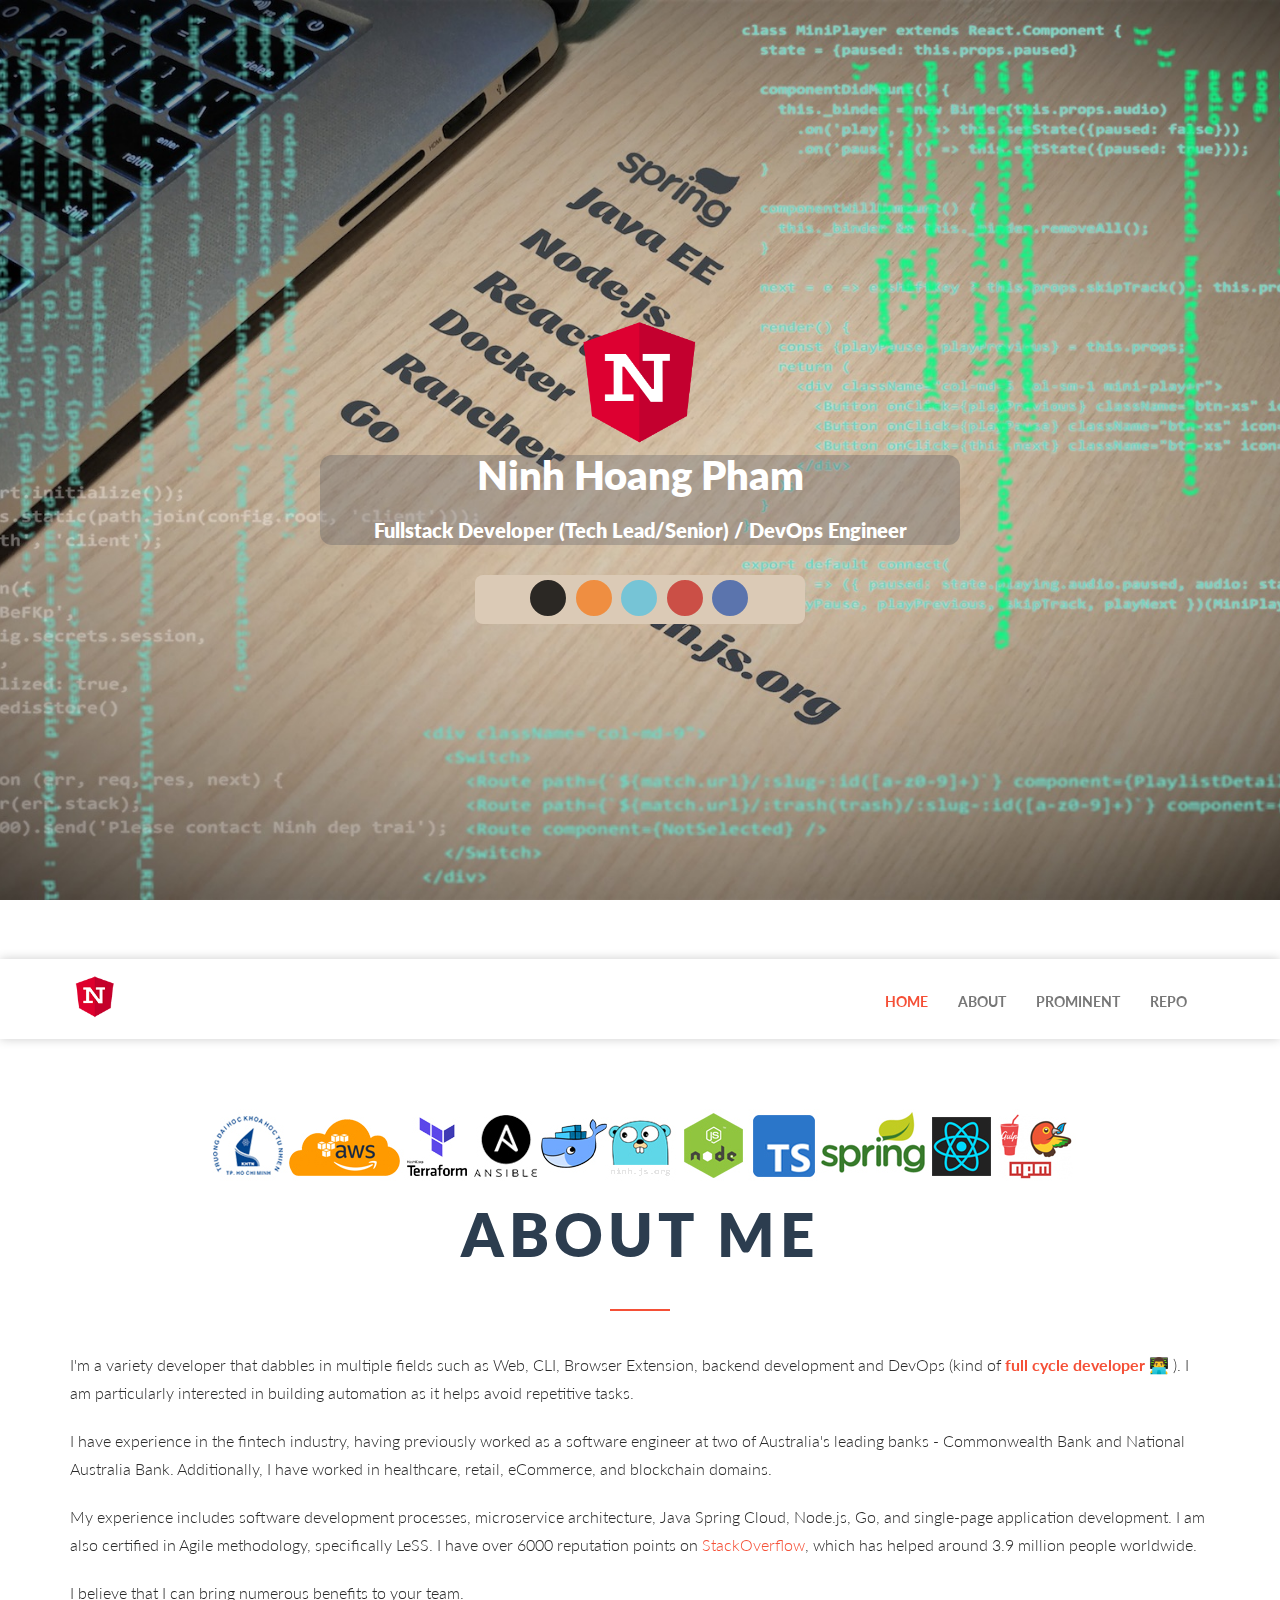
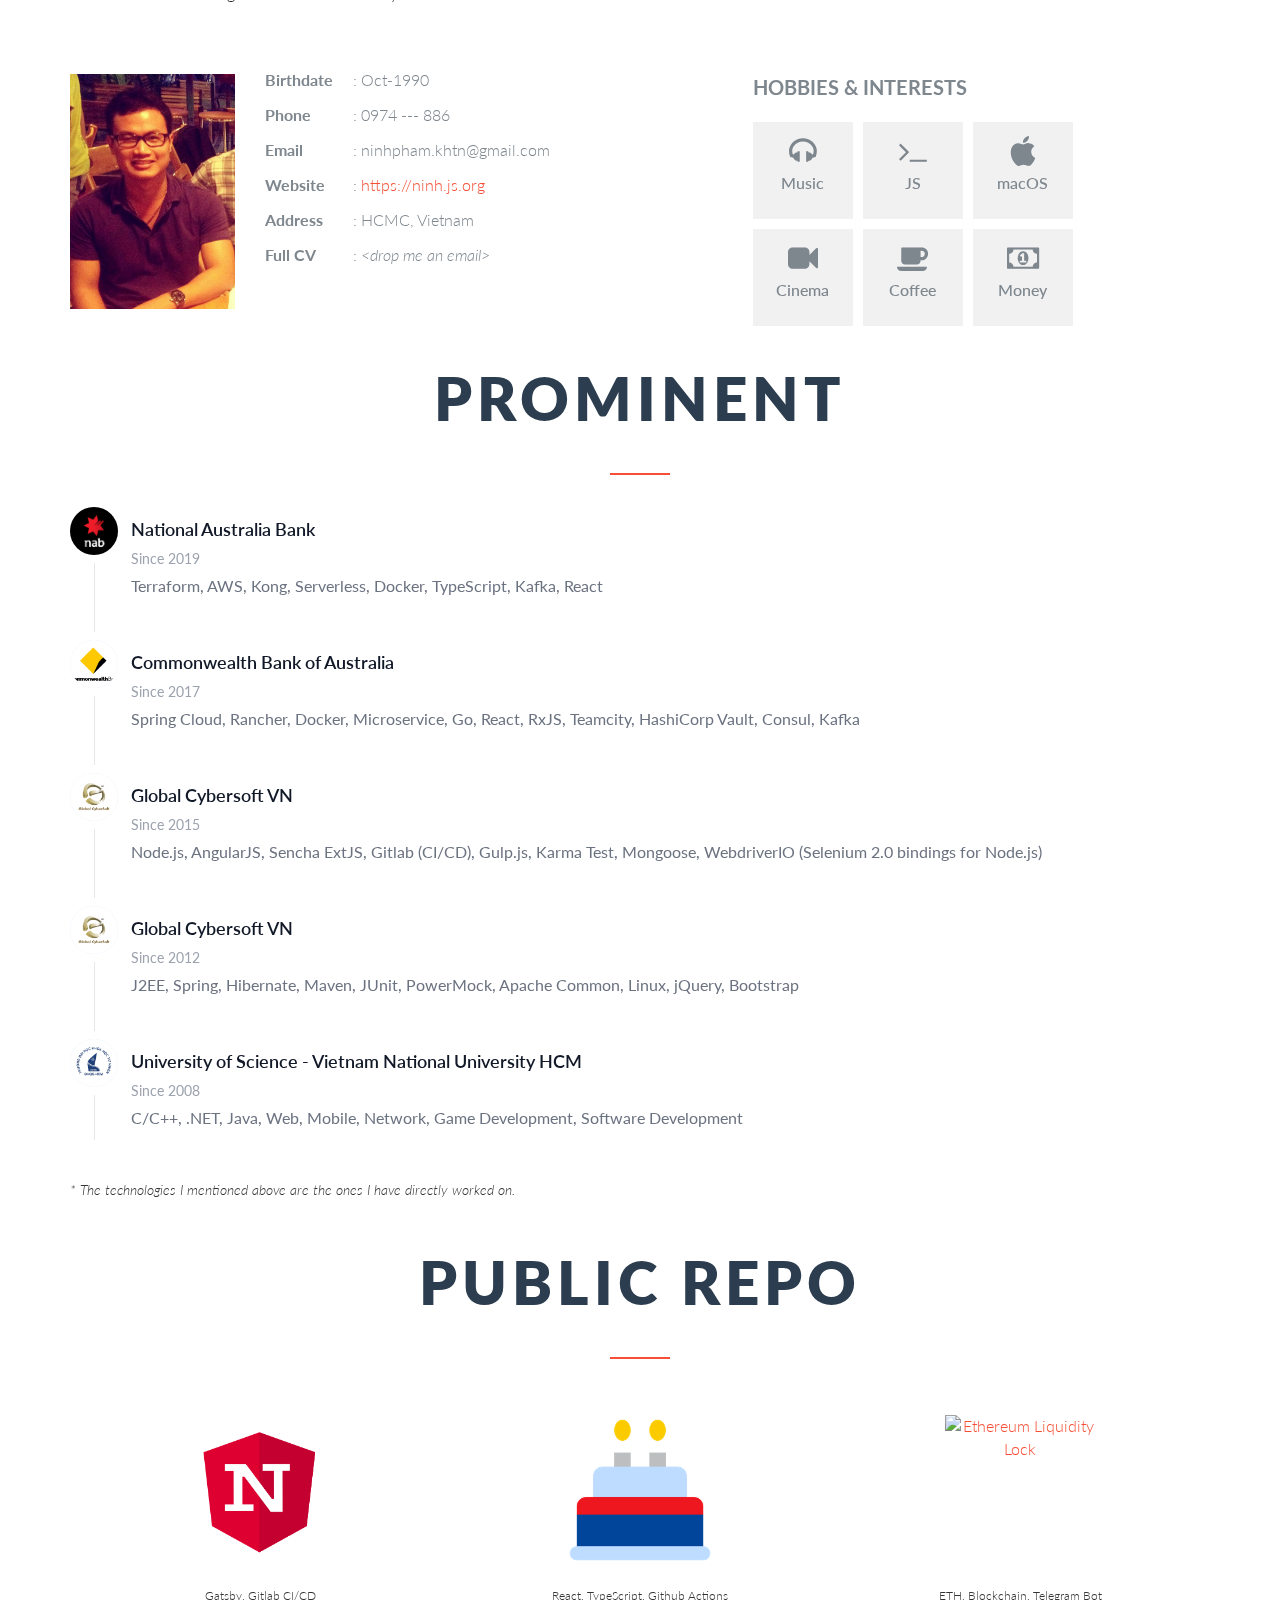
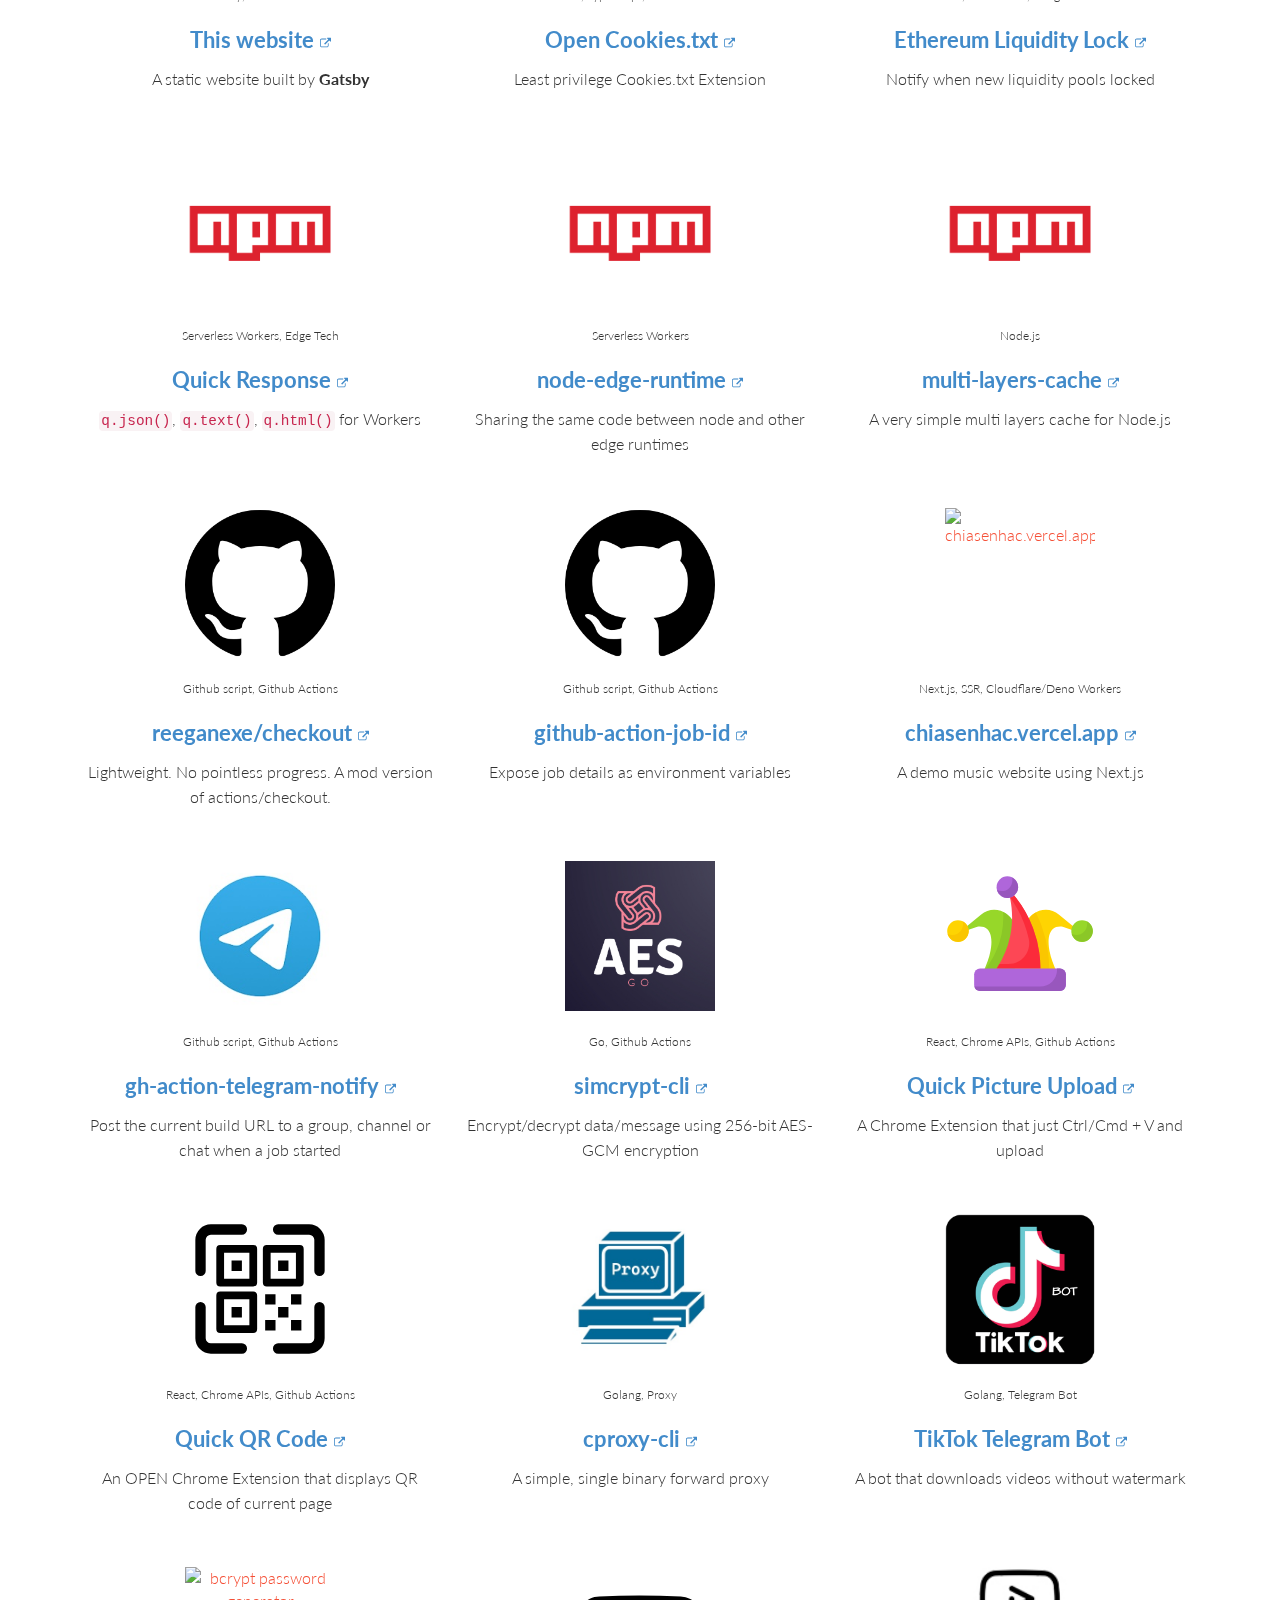
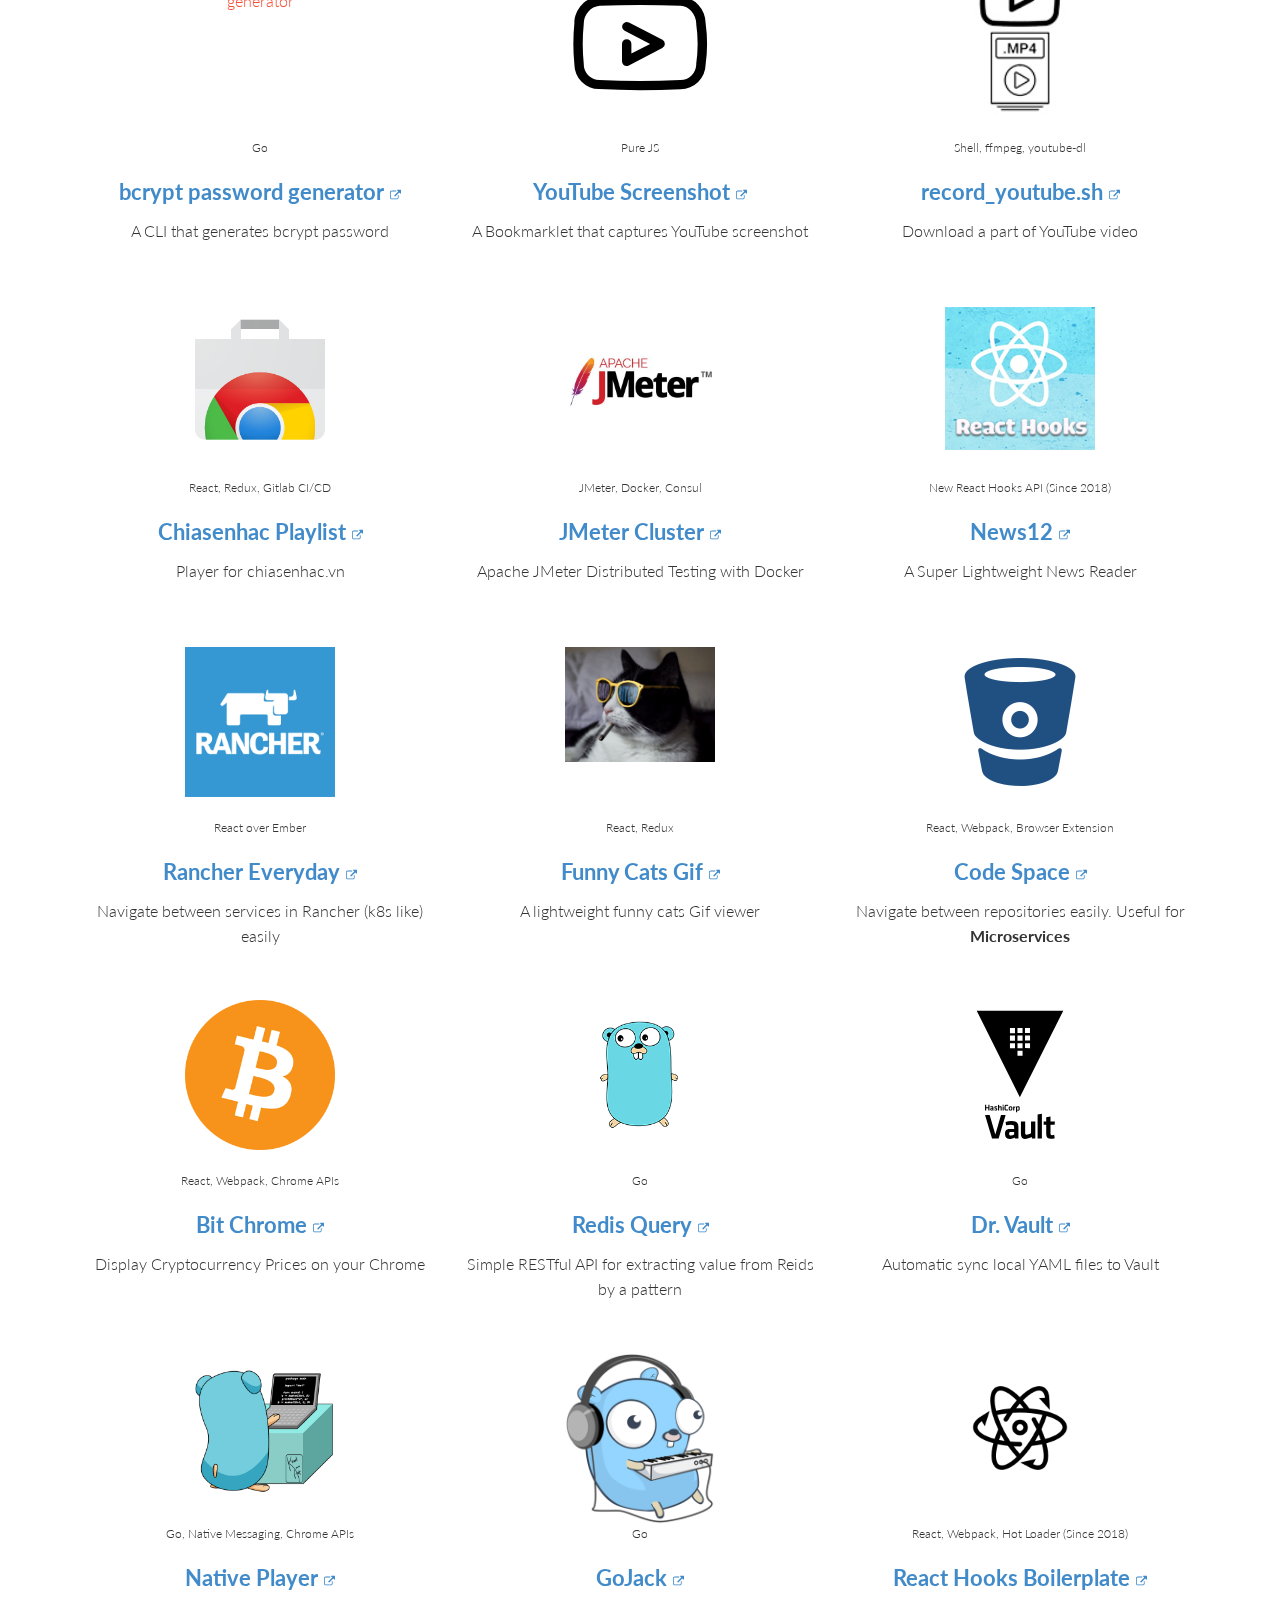
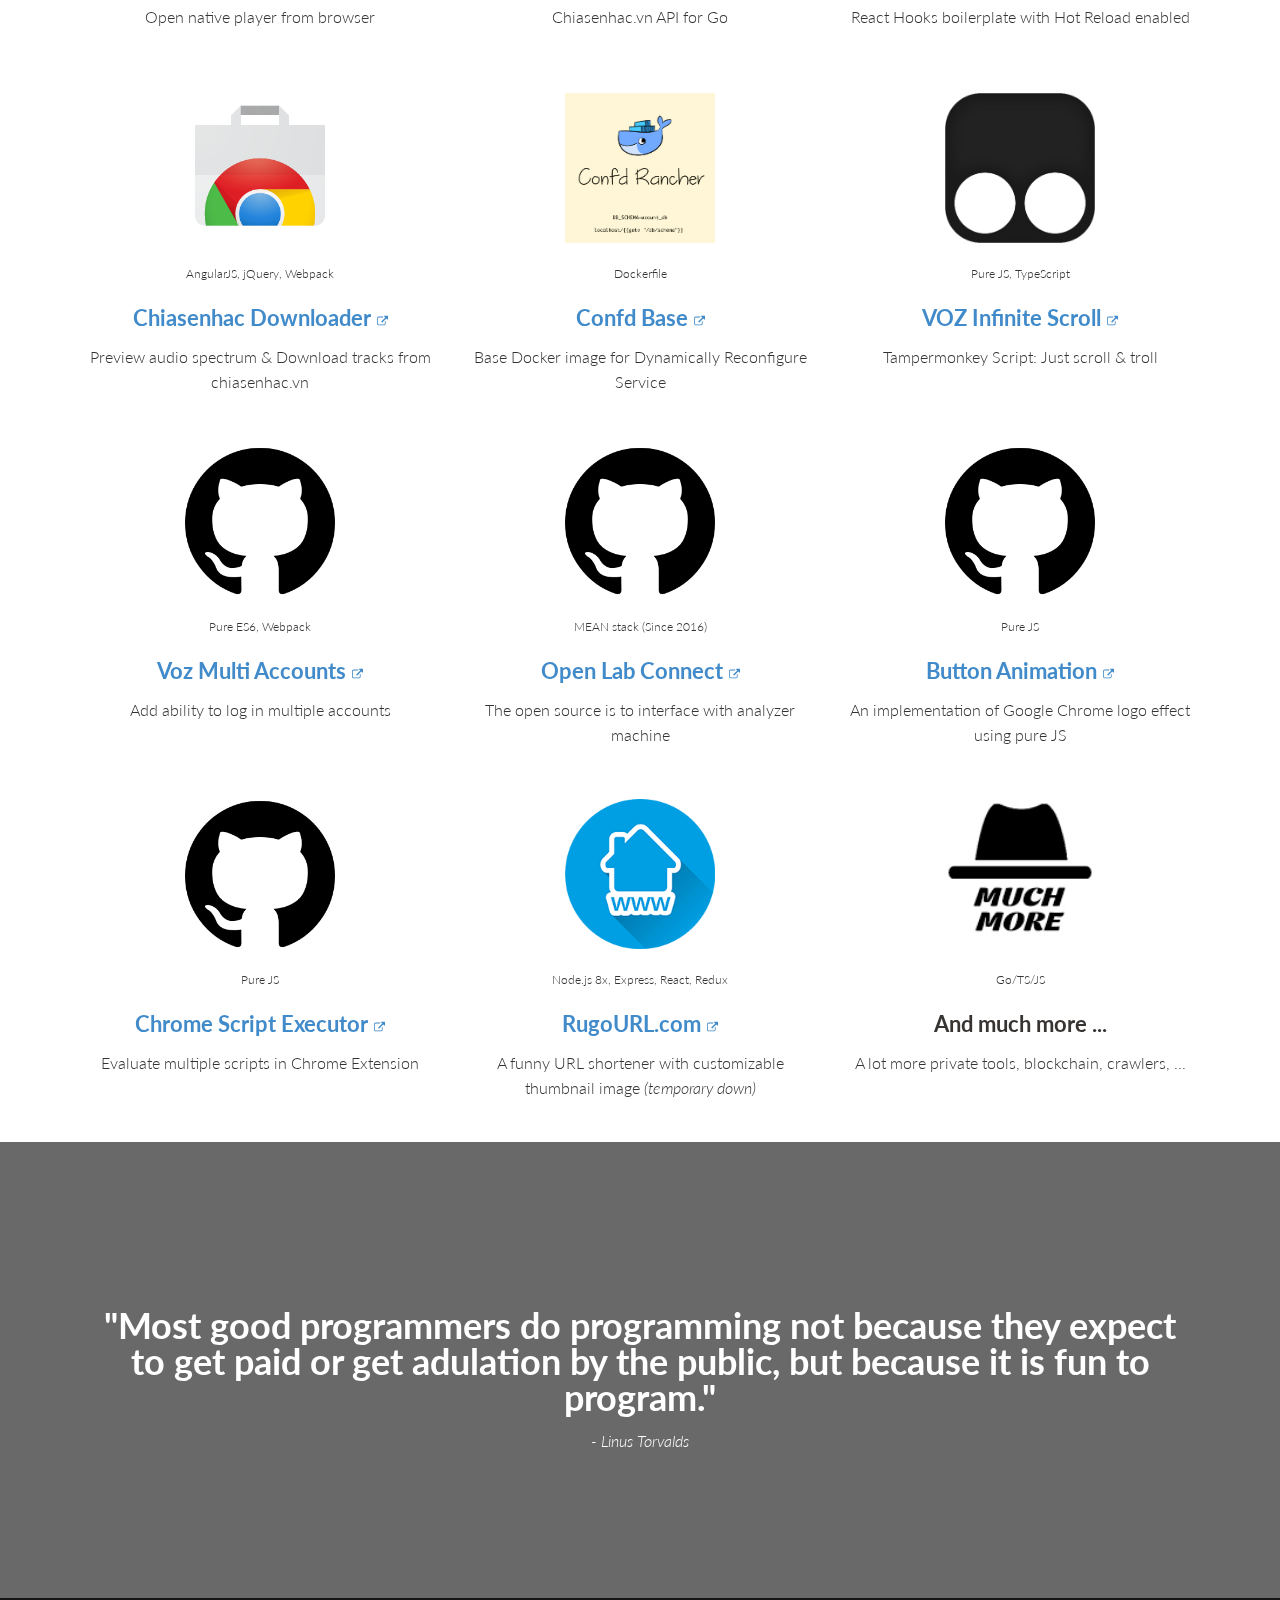
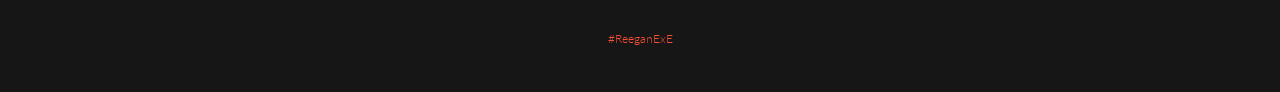
==== commit b7d2213f: "Initial" ====
--- a/index.html
+++ b/index.html
@@ -1,6 +1,6 @@
-<!DOCTYPE html><html lang="en"><head><meta charSet="utf-8"/><meta http-equiv="x-ua-compatible" content="ie=edge"/><meta name="viewport" content="width=device-width, initial-scale=1, shrink-to-fit=no"/><meta name="generator" content="Gatsby 5.11.0"/><meta data-react-helmet="true" name="description" content="Spring Cloud, Golang, AWS, Node.js, React, Cloud Native, Docker, TypeScript, DevOps, Webpack, Git, Agile"/><meta data-react-helmet="true" name="keywords" content="Ninh Pham - Resume - ReeganExE"/><meta data-react-helmet="true" property="og:title" content="Ninh Pham - Fullstack Developer / A DevOps / A Tech lead - #ReeganExE"/><meta data-react-helmet="true" property="og:description" content="Spring Cloud, Golang, AWS, Node.js, React, Cloud Native, Docker, TypeScript, DevOps, Webpack, Git, Agile"/><meta data-react-helmet="true" property="og:type" content="website"/><meta data-react-helmet="true" name="twitter:card" content="summary"/><meta data-react-helmet="true" name="twitter:creator" content="@ReeganExE Ninh Pham"/><meta data-react-helmet="true" name="twitter:title" content="Ninh Pham - Fullstack Developer / A DevOps / A Tech lead - #ReeganExE"/><meta data-react-helmet="true" name="twitter:description" content="Spring Cloud, Golang, AWS, Node.js, React, Cloud Native, Docker, TypeScript, DevOps, Webpack, Git, Agile"/><meta data-react-helmet="true" name="twitter:image" content="img/IMG_7351-4-01.jpg"/><meta name="theme-color" content="#4a4a4d"/><style data-href="/styles.15eb39b774922f653cad.css" data-identity="gatsby-global-css">/*
+<!DOCTYPE html><html lang="en"><head><meta charSet="utf-8"/><meta http-equiv="x-ua-compatible" content="ie=edge"/><meta name="viewport" content="width=device-width, initial-scale=1, shrink-to-fit=no"/><meta name="generator" content="Gatsby 5.11.0"/><meta data-react-helmet="true" name="description" content="Spring Cloud, Golang, AWS, Node.js, React, Cloud Native, Docker, TypeScript, DevOps, Webpack, Git, Agile"/><meta data-react-helmet="true" name="keywords" content="Ninh Pham - Resume - ReeganExE"/><meta data-react-helmet="true" property="og:title" content="Ninh Pham - Fullstack Developer / A DevOps / A Tech lead - #ReeganExE"/><meta data-react-helmet="true" property="og:description" content="Spring Cloud, Golang, AWS, Node.js, React, Cloud Native, Docker, TypeScript, DevOps, Webpack, Git, Agile"/><meta data-react-helmet="true" property="og:type" content="website"/><meta data-react-helmet="true" name="twitter:card" content="summary"/><meta data-react-helmet="true" name="twitter:creator" content="@ReeganExE Ninh Pham"/><meta data-react-helmet="true" name="twitter:title" content="Ninh Pham - Fullstack Developer / A DevOps / A Tech lead - #ReeganExE"/><meta data-react-helmet="true" name="twitter:description" content="Spring Cloud, Golang, AWS, Node.js, React, Cloud Native, Docker, TypeScript, DevOps, Webpack, Git, Agile"/><meta data-react-helmet="true" name="twitter:image" content="img/IMG_7351-4-01.jpg"/><meta name="theme-color" content="#4a4a4d"/><style data-href="/styles.aa302413181b843e8ece.css" data-identity="gatsby-global-css">/*
 ! tailwindcss v3.3.2 | MIT License | https://tailwindcss.com
-*/*,:after,:before{border:0 solid #e5e7eb;box-sizing:border-box}:after,:before{--tw-content:""}html{-webkit-text-size-adjust:100%;font-feature-settings:normal;font-family:ui-sans-serif,system-ui,-apple-system,BlinkMacSystemFont,Segoe UI,Roboto,Helvetica Neue,Arial,Noto Sans,sans-serif,Apple Color Emoji,Segoe UI Emoji,Segoe UI Symbol,Noto Color Emoji;font-variation-settings:normal;line-height:1.5;-moz-tab-size:4;-o-tab-size:4;tab-size:4}body{line-height:inherit;margin:0}hr{border-top-width:1px;color:inherit;height:0}abbr:where([title]){-webkit-text-decoration:underline dotted;text-decoration:underline dotted}h1,h2,h3,h4,h5,h6{font-size:inherit;font-weight:inherit}a{color:inherit;text-decoration:inherit}b,strong{font-weight:bolder}code,kbd,pre,samp{font-family:ui-monospace,SFMono-Regular,Menlo,Monaco,Consolas,Liberation Mono,Courier New,monospace;font-size:1em}small{font-size:80%}sub,sup{font-size:75%;line-height:0;position:relative;vertical-align:baseline}sub{bottom:-.25em}sup{top:-.5em}table{border-collapse:collapse;border-color:inherit;text-indent:0}button,input,optgroup,select,textarea{color:inherit;font-family:inherit;font-size:100%;font-weight:inherit;line-height:inherit;margin:0;padding:0}button,select{text-transform:none}[type=button],[type=reset],[type=submit],button{-webkit-appearance:button;background-color:transparent;background-image:none}:-moz-focusring{outline:auto}:-moz-ui-invalid{box-shadow:none}progress{vertical-align:baseline}::-webkit-inner-spin-button,::-webkit-outer-spin-button{height:auto}[type=search]{-webkit-appearance:textfield;outline-offset:-2px}::-webkit-search-decoration{-webkit-appearance:none}::-webkit-file-upload-button{-webkit-appearance:button;font:inherit}summary{display:list-item}blockquote,dd,dl,figure,h1,h2,h3,h4,h5,h6,hr,p,pre{margin:0}fieldset{margin:0}fieldset,legend{padding:0}menu,ol,ul{list-style:none;margin:0;padding:0}textarea{resize:vertical}input::-moz-placeholder,textarea::-moz-placeholder{color:#9ca3af;opacity:1}input::placeholder,textarea::placeholder{color:#9ca3af;opacity:1}[role=button],button{cursor:pointer}:disabled{cursor:default}audio,canvas,embed,iframe,img,object,svg,video{display:block;vertical-align:middle}img,video{height:auto;max-width:100%}[hidden]{display:none}*,:after,:before{--tw-border-spacing-x:0;--tw-border-spacing-y:0;--tw-translate-x:0;--tw-translate-y:0;--tw-rotate:0;--tw-skew-x:0;--tw-skew-y:0;--tw-scale-x:1;--tw-scale-y:1;--tw-pan-x: ;--tw-pan-y: ;--tw-pinch-zoom: ;--tw-scroll-snap-strictness:proximity;--tw-gradient-from-position: ;--tw-gradient-via-position: ;--tw-gradient-to-position: ;--tw-ordinal: ;--tw-slashed-zero: ;--tw-numeric-figure: ;--tw-numeric-spacing: ;--tw-numeric-fraction: ;--tw-ring-inset: ;--tw-ring-offset-width:0px;--tw-ring-offset-color:#fff;--tw-ring-color:rgba(59,130,246,.5);--tw-ring-offset-shadow:0 0 #0000;--tw-ring-shadow:0 0 #0000;--tw-shadow:0 0 #0000;--tw-shadow-colored:0 0 #0000;--tw-blur: ;--tw-brightness: ;--tw-contrast: ;--tw-grayscale: ;--tw-hue-rotate: ;--tw-invert: ;--tw-saturate: ;--tw-sepia: ;--tw-drop-shadow: ;--tw-backdrop-blur: ;--tw-backdrop-brightness: ;--tw-backdrop-contrast: ;--tw-backdrop-grayscale: ;--tw-backdrop-hue-rotate: ;--tw-backdrop-invert: ;--tw-backdrop-opacity: ;--tw-backdrop-saturate: ;--tw-backdrop-sepia: }::backdrop{--tw-border-spacing-x:0;--tw-border-spacing-y:0;--tw-translate-x:0;--tw-translate-y:0;--tw-rotate:0;--tw-skew-x:0;--tw-skew-y:0;--tw-scale-x:1;--tw-scale-y:1;--tw-pan-x: ;--tw-pan-y: ;--tw-pinch-zoom: ;--tw-scroll-snap-strictness:proximity;--tw-gradient-from-position: ;--tw-gradient-via-position: ;--tw-gradient-to-position: ;--tw-ordinal: ;--tw-slashed-zero: ;--tw-numeric-figure: ;--tw-numeric-spacing: ;--tw-numeric-fraction: ;--tw-ring-inset: ;--tw-ring-offset-width:0px;--tw-ring-offset-color:#fff;--tw-ring-color:rgba(59,130,246,.5);--tw-ring-offset-shadow:0 0 #0000;--tw-ring-shadow:0 0 #0000;--tw-shadow:0 0 #0000;--tw-shadow-colored:0 0 #0000;--tw-blur: ;--tw-brightness: ;--tw-contrast: ;--tw-grayscale: ;--tw-hue-rotate: ;--tw-invert: ;--tw-saturate: ;--tw-sepia: ;--tw-drop-shadow: ;--tw-backdrop-blur: ;--tw-backdrop-brightness: ;--tw-backdrop-contrast: ;--tw-backdrop-grayscale: ;--tw-backdrop-hue-rotate: ;--tw-backdrop-invert: ;--tw-backdrop-opacity: ;--tw-backdrop-saturate: ;--tw-backdrop-sepia: }.la35rw{color:var(--tw-format-body);max-width:65ch}.la35rw :where([class~=lead]):not(:where([class~=_1uv6kyc] *)){color:var(--tw-format-lead);font-size:1.25em;line-height:1.6;margin-bottom:1.2em;margin-top:1.2em}.la35rw :where(a):not(:where([class~=_1uv6kyc] *)){color:var(--tw-format-links);font-weight:500;text-decoration:underline}.la35rw :where(a):not(:where([class~=_1uv6kyc] *)):hover{text-decoration:none}.la35rw :where(strong):not(:where([class~=_1uv6kyc] *)){color:var(--tw-format-bold);font-weight:700}.la35rw :where(a strong):not(:where([class~=_1uv6kyc] *)){color:inherit}.la35rw :where(blockquote strong):not(:where([class~=_1uv6kyc] *)){color:inherit}.la35rw :where(thead th strong):not(:where([class~=_1uv6kyc] *)){color:inherit}.la35rw :where(ol):not(:where([class~=_1uv6kyc] *)){list-style-type:decimal;margin-bottom:1.25em;margin-top:1.25em;padding-left:1.625em}.la35rw :where(ol[type=A]):not(:where([class~=_1uv6kyc] *)){list-style-type:upper-alpha}.la35rw :where(ol[type=a]):not(:where([class~=_1uv6kyc] *)){list-style-type:lower-alpha}.la35rw :where(ol[type=A s]):not(:where([class~=_1uv6kyc] *)){list-style-type:upper-alpha}.la35rw :where(ol[type=a s]):not(:where([class~=_1uv6kyc] *)){list-style-type:lower-alpha}.la35rw :where(ol[type=I]):not(:where([class~=_1uv6kyc] *)){list-style-type:upper-roman}.la35rw :where(ol[type=i]):not(:where([class~=_1uv6kyc] *)){list-style-type:lower-roman}.la35rw :where(ol[type=I s]):not(:where([class~=_1uv6kyc] *)){list-style-type:upper-roman}.la35rw :where(ol[type=i s]):not(:where([class~=_1uv6kyc] *)){list-style-type:lower-roman}.la35rw :where(ol[type="1"]):not(:where([class~=_1uv6kyc] *)){list-style-type:decimal}.la35rw :where(ul):not(:where([class~=_1uv6kyc] *)){list-style-type:disc;margin-bottom:1.25em;margin-top:1.25em;padding-left:1.625em}.la35rw :where(ol>li):not(:where([class~=_1uv6kyc] *))::marker{color:var(--tw-format-counters);font-weight:400}.la35rw :where(ul>li):not(:where([class~=_1uv6kyc] *))::marker{color:var(--tw-format-bullets)}.la35rw :where(hr):not(:where([class~=_1uv6kyc] *)){border-color:var(--tw-format-hr);border-top-width:1px;margin-bottom:3em;margin-top:3em}.la35rw :where(blockquote):not(:where([class~=_1uv6kyc] *)){color:var(--tw-format-quotes);font-size:1.1111111em;font-style:italic;font-weight:700;margin-bottom:1.6em;quotes:"\201C""\201D""\2018""\2019"}.la35rw :where(blockquote):not(:where([class~=_1uv6kyc] *)):before{background-image:url("data:image/svg+xml;charset=utf-8,%3Csvg xmlns='http://www.w3.org/2000/svg' width='32' height='24' fill='none' viewBox='0 0 32 24'%3E%3Cpath fill='%239CA3AF' d='M18.69 24v-9.855C18.69 6.54 23.663 1.385 30.666 0l1.326 2.868c-3.242 1.223-5.326 4.85-5.326 7.799H32V24H18.69ZM0 24v-9.855C0 6.54 4.997 1.384 12 0l1.328 2.868C10.084 4.091 8 7.718 8 10.667h5.31V24H0Z'/%3E%3C/svg%3E");background-repeat:no-repeat;color:var(--tw-format-quotes);content:"";display:block;height:1.3333333em;margin-top:1.6em;width:1.7777778em}.la35rw :where(blockquote p:first-of-type):not(:where([class~=_1uv6kyc] *)):before{content:open-quote}.la35rw :where(blockquote p:last-of-type):not(:where([class~=_1uv6kyc] *)):after{content:close-quote}.la35rw :where(h1):not(:where([class~=_1uv6kyc] *)){color:var(--tw-format-headings);font-size:2.25em;font-weight:800;line-height:1.1111111;margin-bottom:.8888889em;margin-top:0}.la35rw :where(h1 strong):not(:where([class~=_1uv6kyc] *)){color:inherit;font-weight:900}.la35rw :where(h2):not(:where([class~=_1uv6kyc] *)){color:var(--tw-format-headings);font-size:1.5em;font-weight:700;line-height:1.3333333;margin-bottom:1em;margin-top:0}.la35rw :where(h2 strong):not(:where([class~=_1uv6kyc] *)){color:inherit;font-weight:800}.la35rw :where(h3):not(:where([class~=_1uv6kyc] *)){color:var(--tw-format-headings);font-size:1.25em;font-weight:700;line-height:1.6;margin-bottom:.6em;margin-top:0}.la35rw :where(h3 strong):not(:where([class~=_1uv6kyc] *)){color:inherit;font-weight:800}.la35rw :where(h4):not(:where([class~=_1uv6kyc] *)){color:var(--tw-format-headings);font-weight:600;line-height:1.5;margin-bottom:.5em;margin-top:0}.la35rw :where(h4 strong):not(:where([class~=_1uv6kyc] *)){color:inherit;font-weight:700}.la35rw :where(img):not(:where([class~=_1uv6kyc] *)){margin-bottom:2em;margin-top:2em}.la35rw :where(figure>*):not(:where([class~=_1uv6kyc] *)){margin-bottom:0;margin-top:0}.la35rw :where(figcaption):not(:where([class~=_1uv6kyc] *)){color:var(--tw-format-captions);font-size:.875em;line-height:1.4285714;margin-top:.8571429em}.la35rw :where(code):not(:where([class~=_1uv6kyc] *)){background-color:var(--tw-format-code-bg);border-radius:.2222222em;color:var(--tw-format-code);font-size:.875em;font-weight:600;padding:.3333333em .5555556em}.la35rw :where(a code):not(:where([class~=_1uv6kyc] *)){color:inherit}.la35rw :where(h1 code):not(:where([class~=_1uv6kyc] *)){color:inherit}.la35rw :where(h2 code):not(:where([class~=_1uv6kyc] *)){color:inherit;font-size:.875em}.la35rw :where(h3 code):not(:where([class~=_1uv6kyc] *)){color:inherit;font-size:.9em}.la35rw :where(h4 code):not(:where([class~=_1uv6kyc] *)){color:inherit}.la35rw :where(blockquote code):not(:where([class~=_1uv6kyc] *)){color:inherit}.la35rw :where(thead th code):not(:where([class~=_1uv6kyc] *)){color:inherit}.la35rw :where(pre):not(:where([class~=_1uv6kyc] *)){background-color:var(--tw-format-pre-bg);border-radius:.375rem;color:var(--tw-format-pre-code);font-size:.875em;font-weight:400;line-height:1.7142857;margin-bottom:1.7142857em;margin-top:1.7142857em;overflow-x:auto;padding:.8571429em 1.1428571em}.la35rw :where(pre code):not(:where([class~=_1uv6kyc] *)){background-color:transparent;border-radius:0;border-width:0;color:inherit;font-family:inherit;font-size:inherit;font-weight:inherit;line-height:inherit;padding:0}.la35rw :where(pre code):not(:where([class~=_1uv6kyc] *)):before{content:none}.la35rw :where(pre code):not(:where([class~=_1uv6kyc] *)):after{content:none}.la35rw :where(table):not(:where([class~=_1uv6kyc] *)){font-size:.875em;line-height:1.7142857;margin-bottom:2em;margin-top:2em;table-layout:auto;text-align:left;width:100%}.la35rw :where(thead):not(:where([class~=_1uv6kyc] *)){background-color:var(--tw-format-th-bg);border-radius:.2777778em}.la35rw :where(thead th):not(:where([class~=_1uv6kyc] *)){color:var(--tw-format-headings);font-weight:600;padding:.5555556em .5714286em .5714286em;vertical-align:bottom}.la35rw :where(tbody tr):not(:where([class~=_1uv6kyc] *)){border-bottom-color:var(--tw-format-td-borders);border-bottom-width:1px}.la35rw :where(tbody tr:last-child):not(:where([class~=_1uv6kyc] *)){border-bottom-width:0}.la35rw :where(tbody td):not(:where([class~=_1uv6kyc] *)){vertical-align:baseline}.la35rw :where(tfoot):not(:where([class~=_1uv6kyc] *)){border-top-color:var(--tw-format-th-borders);border-top-width:1px}.la35rw :where(tfoot td):not(:where([class~=_1uv6kyc] *)){vertical-align:top}.la35rw{--tw-format-body:#6b7280;--tw-format-headings:#111827;--tw-format-lead:#6b7280;--tw-format-links:#4b5563;--tw-format-bold:#111827;--tw-format-counters:#6b7280;--tw-format-bullets:#6b7280;--tw-format-hr:#e5e7eb;--tw-format-quotes:#111827;--tw-format-quote-borders:#e5e7eb;--tw-format-captions:#6b7280;--tw-format-code:#111827;--tw-format-code-bg:#f3f4f6;--tw-format-pre-code:#4b5563;--tw-format-pre-bg:#f3f4f6;--tw-format-th-borders:#e5e7eb;--tw-format-th-bg:#f9fafb;--tw-format-td-borders:#e5e7eb;--tw-format-invert-body:#d7d7d8;--tw-format-invert-headings:#fff;--tw-format-invert-lead:#fff;--tw-format-invert-links:#fff;--tw-format-invert-bold:#fff;--tw-format-invert-counters:#9ca3af;--tw-format-invert-bullets:#4b5563;--tw-format-invert-hr:#374151;--tw-format-invert-quotes:#f3f4f6;--tw-format-invert-quote-borders:#374151;--tw-format-invert-captions:#9ca3af;--tw-format-invert-code:#fff;--tw-format-invert-code-bg:#1f2937;--tw-format-invert-pre-code:#d1d5db;--tw-format-invert-pre-bg:#374151;--tw-format-invert-th-borders:#4b5563;--tw-format-invert-td-borders:#747577;--tw-format-invert-th-bg:#4f6689;font-size:1rem;line-height:1.75}.la35rw :where(p):not(:where([class~=_1uv6kyc] *)){margin-bottom:1.25em;margin-top:1.25em}.la35rw :where(blockquote>p:first-child):not(:where([class~=_1uv6kyc] *)){margin-top:0}.la35rw :where(video):not(:where([class~=_1uv6kyc] *)){margin-bottom:2em;margin-top:2em}.la35rw :where(figure):not(:where([class~=_1uv6kyc] *)){margin-bottom:2em;margin-top:2em}.la35rw :where(li):not(:where([class~=_1uv6kyc] *)){margin-bottom:.5em;margin-top:.5em}.la35rw :where(ol>li):not(:where([class~=_1uv6kyc] *)){padding-left:.375em}.la35rw :where(ul>li):not(:where([class~=_1uv6kyc] *)){padding-left:.375em}.la35rw :where(.la35rw>ul>li p):not(:where([class~=_1uv6kyc] *)){margin-bottom:.75em;margin-top:.75em}.la35rw :where(.la35rw>ul>li>:first-child):not(:where([class~=_1uv6kyc] *)){margin-top:1.25em}.la35rw :where(.la35rw>ul>li>:last-child):not(:where([class~=_1uv6kyc] *)){margin-bottom:1.25em}.la35rw :where(.la35rw>ol>li>:first-child):not(:where([class~=_1uv6kyc] *)){margin-top:1.25em}.la35rw :where(.la35rw>ol>li>:last-child):not(:where([class~=_1uv6kyc] *)){margin-bottom:1.25em}.la35rw :where(ul ul,ul ol,ol ul,ol ol):not(:where([class~=_1uv6kyc] *)){margin-bottom:.75em;margin-top:.75em}.la35rw :where(hr+*):not(:where([class~=_1uv6kyc] *)){margin-top:0}.la35rw :where(h2+*):not(:where([class~=_1uv6kyc] *)){margin-top:0}.la35rw :where(h3+*):not(:where([class~=_1uv6kyc] *)){margin-top:0}.la35rw :where(h4+*):not(:where([class~=_1uv6kyc] *)){margin-top:0}.la35rw :where(thead th:last-child):not(:where([class~=_1uv6kyc] *)){padding-right:0}.la35rw :where(tbody td,tfoot td):not(:where([class~=_1uv6kyc] *)){padding:.5714286em}.la35rw :where(tbody td:last-child,tfoot td:last-child):not(:where([class~=_1uv6kyc] *)){padding-right:0}.la35rw :where(.la35rw>:first-child):not(:where([class~=_1uv6kyc] *)){margin-top:0}.la35rw :where(.la35rw>:last-child):not(:where([class~=_1uv6kyc] *)){margin-bottom:0}._1cyhddz{font-size:1rem;line-height:1.7142857}._1cyhddz :where(p):not(:where([class~=_1uv6kyc] *)){margin-bottom:1em;margin-top:1em}._1cyhddz :where([class~=lead]):not(:where([class~=_1uv6kyc] *)){font-size:1.125em;line-height:1.5555556;margin-bottom:.8888889em;margin-top:.8888889em}._1cyhddz :where(blockquote):not(:where([class~=_1uv6kyc] *)){margin-bottom:1.3333333em}._1cyhddz :where(blockquote):not(:where([class~=_1uv6kyc] *)):before{margin-top:1.3333333em}._1cyhddz :where(h1):not(:where([class~=_1uv6kyc] *)){font-size:1.6666667em;line-height:1.2;margin-bottom:.8em;margin-top:0}._1cyhddz :where(h2):not(:where([class~=_1uv6kyc] *)){font-size:1.5em;line-height:1.4;margin-bottom:.8em;margin-top:0}._1cyhddz :where(h3):not(:where([class~=_1uv6kyc] *)){font-size:1.25em;line-height:1.5555556;margin-bottom:.4444444em;margin-top:0}._1cyhddz :where(h4):not(:where([class~=_1uv6kyc] *)){font-size:1.125em;line-height:1.25;margin-bottom:.5em;margin-top:0}._1cyhddz :where(img):not(:where([class~=_1uv6kyc] *)){margin-bottom:1.5em;margin-top:1.5em}._1cyhddz :where(video):not(:where([class~=_1uv6kyc] *)){margin-bottom:1.5em;margin-top:1.5em}._1cyhddz :where(figure):not(:where([class~=_1uv6kyc] *)){margin-bottom:1.5em;margin-top:1.5em}._1cyhddz :where(figure>*):not(:where([class~=_1uv6kyc] *)){margin-bottom:0;margin-top:0}._1cyhddz :where(figcaption):not(:where([class~=_1uv6kyc] *)){font-size:.875em;line-height:1.3333333;margin-top:.6666667em;text-align:center}._1cyhddz :where(code):not(:where([class~=_1uv6kyc] *)){font-size:.875em}._1cyhddz :where(h2 code):not(:where([class~=_1uv6kyc] *)){font-size:.9em}._1cyhddz :where(h3 code):not(:where([class~=_1uv6kyc] *)){font-size:.8888889em}._1cyhddz :where(pre):not(:where([class~=_1uv6kyc] *)){border-radius:.25rem;font-size:.875em;line-height:1.6666667;margin-bottom:1.6666667em;margin-top:1.6666667em;padding:.6666667em 1em}._1cyhddz :where(ol):not(:where([class~=_1uv6kyc] *)){margin-bottom:1em;margin-top:1em;padding-left:1.375em}._1cyhddz :where(ul):not(:where([class~=_1uv6kyc] *)){margin-bottom:1em;margin-top:1em;padding-left:1.375em}._1cyhddz :where(li):not(:where([class~=_1uv6kyc] *)){margin-bottom:.25em;margin-top:.25em}._1cyhddz :where(ol>li):not(:where([class~=_1uv6kyc] *)){padding-left:.375em}._1cyhddz :where(ul>li):not(:where([class~=_1uv6kyc] *)){padding-left:.375em}._1cyhddz :where(.la35rw>ul>li p):not(:where([class~=_1uv6kyc] *)){margin-bottom:.5em;margin-top:.5em}._1cyhddz :where(.la35rw>ul>li>:first-child):not(:where([class~=_1uv6kyc] *)){margin-top:1em}._1cyhddz :where(.la35rw>ul>li>:last-child):not(:where([class~=_1uv6kyc] *)){margin-bottom:1em}._1cyhddz :where(.la35rw>ol>li>:first-child):not(:where([class~=_1uv6kyc] *)){margin-top:1em}._1cyhddz :where(.la35rw>ol>li>:last-child):not(:where([class~=_1uv6kyc] *)){margin-bottom:1em}._1cyhddz :where(ul ul,ul ol,ol ul,ol ol):not(:where([class~=_1uv6kyc] *)){margin-bottom:.5em;margin-top:.5em}._1cyhddz :where(hr):not(:where([class~=_1uv6kyc] *)){margin-bottom:2.5em;margin-top:2.5em}._1cyhddz :where(hr+*):not(:where([class~=_1uv6kyc] *)){margin-top:0}._1cyhddz :where(h2+*):not(:where([class~=_1uv6kyc] *)){margin-top:0}._1cyhddz :where(h3+*):not(:where([class~=_1uv6kyc] *)){margin-top:0}._1cyhddz :where(h4+*):not(:where([class~=_1uv6kyc] *)){margin-top:0}._1cyhddz :where(table):not(:where([class~=_1uv6kyc] *)){font-size:.875em;line-height:1.5}._1cyhddz :where(thead th):not(:where([class~=_1uv6kyc] *)){padding-bottom:.6666667em;padding-left:1em;padding-right:1em}._1cyhddz :where(thead th:first-child):not(:where([class~=_1uv6kyc] *)){padding-left:0}._1cyhddz :where(thead th:last-child):not(:where([class~=_1uv6kyc] *)){padding-right:0}._1cyhddz :where(tbody td,tfoot td):not(:where([class~=_1uv6kyc] *)){padding:.6666667em 1em}._1cyhddz :where(tbody td:first-child,tfoot td:first-child):not(:where([class~=_1uv6kyc] *)){padding-left:0}._1cyhddz :where(tbody td:last-child,tfoot td:last-child):not(:where([class~=_1uv6kyc] *)){padding-right:0}._1cyhddz :where(.la35rw>:first-child):not(:where([class~=_1uv6kyc] *)){margin-top:0}._1cyhddz :where(.la35rw>:last-child):not(:where([class~=_1uv6kyc] *)){margin-bottom:0}._1rvzrvy :where(.la35rw>ul>li p):not(:where([class~=_1uv6kyc] *)){margin-bottom:.75em;margin-top:.75em}._1rvzrvy :where(.la35rw>ul>li>:first-child):not(:where([class~=_1uv6kyc] *)){margin-top:1.25em}._1rvzrvy :where(.la35rw>ul>li>:last-child):not(:where([class~=_1uv6kyc] *)){margin-bottom:1.25em}._1rvzrvy :where(.la35rw>ol>li>:first-child):not(:where([class~=_1uv6kyc] *)){margin-top:1.25em}._1rvzrvy :where(.la35rw>ol>li>:last-child):not(:where([class~=_1uv6kyc] *)){margin-bottom:1.25em}._1rvzrvy :where(.la35rw>:first-child):not(:where([class~=_1uv6kyc] *)){margin-top:0}._1rvzrvy :where(.la35rw>:last-child):not(:where([class~=_1uv6kyc] *)){margin-bottom:0}._1fqa8tq :where(.la35rw>ul>li p):not(:where([class~=_1uv6kyc] *)){margin-bottom:.8888889em;margin-top:.8888889em}._1fqa8tq :where(.la35rw>ul>li>:first-child):not(:where([class~=_1uv6kyc] *)){margin-top:1.3333333em}._1fqa8tq :where(.la35rw>ul>li>:last-child):not(:where([class~=_1uv6kyc] *)){margin-bottom:1.3333333em}._1fqa8tq :where(.la35rw>ol>li>:first-child):not(:where([class~=_1uv6kyc] *)){margin-top:1.3333333em}._1fqa8tq :where(.la35rw>ol>li>:last-child):not(:where([class~=_1uv6kyc] *)){margin-bottom:1.3333333em}._1fqa8tq :where(.la35rw>:first-child):not(:where([class~=_1uv6kyc] *)){margin-top:0}._1fqa8tq :where(.la35rw>:last-child):not(:where([class~=_1uv6kyc] *)){margin-bottom:0}.klm9yv{--tw-format-links:#2563eb;--tw-format-invert-links:#3b82f6}._1v5n2a3{pointer-events:none}.ed21hb{position:fixed}._1lbq3jy{position:absolute}._1buttn{position:relative}._16tkesf{bottom:0;top:0}.cw3jq9{left:-3.8rem}.moclra{top:-.5rem}.ef9mi7{left:0}.ep9876{left:.75rem}._1p8muaq{top:.75rem}._1q4yiqn{margin-left:1rem;margin-right:1rem}.pe61ve{margin-left:auto;margin-right:auto}._1p91w4e{margin-bottom:1.5rem;margin-top:1.5rem}._1maf1gq{margin-bottom:.25rem}._1m0ffrr{margin-bottom:.5rem}._1lqfu2s{margin-bottom:.75rem}._1lgg8dt{margin-bottom:1rem}._1l6gmou{margin-bottom:1.25rem}._1kwh0zv{margin-bottom:1.5rem}._1kchtlx{margin-bottom:2rem}._1wtp1lp{margin-left:.5rem}._1vpqmtt{margin-left:1.5rem}._1trtez0{margin-left:2.25rem}._10kdei{margin-right:.25rem}.gl60k{margin-right:.75rem}._6lkbl{margin-right:1rem}.xlb780{margin-top:1.25rem}.yfa0ax{margin-top:1.5rem}._1lw4auk{display:block}._1v1jjwk{display:flex}.g6qxnm{display:inline-flex}._197anat{display:table}._1ceogbr{display:grid}._1h8o7zn{display:none}.bs7w07{height:3rem}.ao9h8b{height:4rem}.pz5p1f{height:1.25rem}.t11bo4{height:2rem}.etf9ik{min-height:340px}.tk3do{width:3rem}._1yqpqkw{width:4rem}._16d3nrm{width:1.25rem}._1tsqo5k{width:auto}.l6md1a{width:100%}.tf3w9s{max-width:42rem}._509sr8{max-width:768px}._1ud4bnh{max-width:640px}._1uns7g1{max-width:1280px}._10docpu{max-width:36rem}.wrtip7{max-width:20rem}._1n99o2l{cursor:pointer}.qtgl5f{grid-template-columns:repeat(1,minmax(0,1fr))}.r3g6ue{grid-template-columns:repeat(2,minmax(0,1fr))}.cwiijf{flex-direction:column}.qx2niz{flex-wrap:wrap}._1cpxbr5{align-items:center}.ce280h{justify-content:center}.iqzjpk{justify-content:space-between}.rwq87n{justify-content:space-evenly}.l9rj9n{gap:3rem}._1cli3ow{gap:2rem}._178sy5s>:not([hidden])~:not([hidden]){--tw-space-x-reverse:0;margin-left:calc(1.25rem*(1 - var(--tw-space-x-reverse)));margin-right:calc(1.25rem*var(--tw-space-x-reverse))}._11n32r0>:not([hidden])~:not([hidden]){--tw-space-y-reverse:0;margin-bottom:calc(1rem*var(--tw-space-y-reverse));margin-top:calc(1rem*(1 - var(--tw-space-y-reverse)))}._692j49{align-self:center}._1vwi8xi{white-space:nowrap}.qwizf4{border-radius:.25rem}._1pwo3c2{border-radius:9999px}.awsr8i{border-radius:.5rem}.fmiuj2{border-radius:.375rem}._18fa0zp{border-width:1px}._1wntv24{border-left-width:1px}.gick6c{border-color:rgb(229 231 235/var(--tw-border-opacity))}._78nuy7,.gick6c{--tw-border-opacity:1}._78nuy7{border-color:rgb(209 213 219/var(--tw-border-opacity))}._1y7i6th{--tw-bg-opacity:1;background-color:rgb(219 234 254/var(--tw-bg-opacity))}.a0lr7e{--tw-bg-opacity:1;background-color:rgb(249 250 251/var(--tw-bg-opacity))}.cbz4zz{background-color:transparent}._1x2a3ek{--tw-bg-opacity:1;background-color:rgb(255 255 255/var(--tw-bg-opacity))}._1mdqp5c{background-image:linear-gradient(to right,var(--tw-gradient-stops))}._1hbaf6p{--tw-gradient-from:#f35 var(--tw-gradient-from-position);--tw-gradient-to:rgba(255,51,85,0) var(--tw-gradient-to-position);--tw-gradient-stops:var(--tw-gradient-from),var(--tw-gradient-to)}._1s0mil1{--tw-gradient-to:#f29718 var(--tw-gradient-to-position)}._8nml27{fill:#3b82f6}._1g0h1ac{padding:0}._1gagmzb{padding:.25rem}._1gufud9{padding:.75rem}._1ewimig{padding:1rem}._1lcvetm{padding-left:1rem;padding-right:1rem}._1lmv0il{padding-left:1.25rem;padding-right:1.25rem}._1nlymb6{padding-bottom:.25rem;padding-top:.25rem}._1nbz0m7{padding-bottom:.5rem;padding-top:.5rem}._1n1zex8{padding-bottom:.75rem;padding-top:.75rem}._1m80lub{padding-bottom:1.5rem;padding-top:1.5rem}._1q3v1jx{padding-bottom:2rem;padding-top:2rem}._1mkmjsr{padding-bottom:4rem}._1dibkin{padding-left:2.5rem}.iqcz7z{padding-left:.75rem}.ybxtcw{padding-right:1rem}.tfl9e6{padding-top:1rem}.iluew2{text-align:left}._1qei7ji{text-align:center}._10rn2vz{font-size:1.5rem;line-height:2rem}._62z7tw{font-size:1.875rem;line-height:2.25rem}.eec0d7{font-size:22px}._9q18zq{font-size:1rem;line-height:1.5rem}._1m25sba{font-size:1.125rem;line-height:1.75rem}._1nonorz{font-size:.875rem;line-height:1.25rem}._1ny5bdb{font-size:1.25rem;line-height:1.75rem}._13jjt9i{font-weight:700}._18qbnya{font-weight:800}._18bjqfz{font-weight:300}.s807ie{font-weight:500}.k9yraa{font-weight:400}._1udzudw{font-weight:600}._12x9e4h{text-transform:uppercase}.kjd347{font-style:italic}._1r0rxnz{font-style:normal}.mxnjuo{line-height:1}._1dejgw6{line-height:1.25}._1bfo99n{letter-spacing:-.025em}.i076jk{color:rgb(37 99 235/var(--tw-text-opacity))}.i076jk,.oc1mc1{--tw-text-opacity:1}.oc1mc1{color:rgb(156 163 175/var(--tw-text-opacity))}._1nwalra{--tw-text-opacity:1;color:rgb(107 114 128/var(--tw-text-opacity))}._12nickq{color:rgb(17 24 39/var(--tw-text-opacity))}._12nickq,.ndgpn8{--tw-text-opacity:1}.ndgpn8{color:rgb(255 255 255/var(--tw-text-opacity))}.q3h1k0{--tw-ring-offset-shadow:var(--tw-ring-inset) 0 0 0 var(--tw-ring-offset-width) var(--tw-ring-offset-color);--tw-ring-shadow:var(--tw-ring-inset) 0 0 0 calc(8px + var(--tw-ring-offset-width)) var(--tw-ring-color);box-shadow:var(--tw-ring-offset-shadow),var(--tw-ring-shadow),var(--tw-shadow,0 0 #0000)}._10ovpp1{--tw-ring-opacity:1;--tw-ring-color:rgb(255 255 255/var(--tw-ring-opacity))}.hier6r{transition-duration:.15s;transition-property:color,background-color,border-color,text-decoration-color,fill,stroke;transition-timing-function:cubic-bezier(.4,0,.2,1)}body{font-family:Lato,Helvetica,Arial,sans-serif}.repo-content{text-align:center}.repo-link h3{color:#428bca;font-size:22px}.repo-link:hover{color:#428bca;text-decoration:underline}.repo-link h3 .fa{font-size:11px;margin-left:6px}.section{padding:6px 0!important}code{padding:2px!important}:is(._1iudl03 .zhidrf){--tw-format-body:var(--tw-format-invert-body);--tw-format-headings:var(--tw-format-invert-headings);--tw-format-lead:var(--tw-format-invert-lead);--tw-format-links:var(--tw-format-invert-links);--tw-format-bold:var(--tw-format-invert-bold);--tw-format-counters:var(--tw-format-invert-counters);--tw-format-bullets:var(--tw-format-invert-bullets);--tw-format-hr:var(--tw-format-invert-hr);--tw-format-quotes:var(--tw-format-invert-quotes);--tw-format-quote-borders:var(--tw-format-invert-quote-borders);--tw-format-captions:var(--tw-format-invert-captions);--tw-format-code:var(--tw-format-invert-code);--tw-format-code-bg:var(--tw-format-invert-code-bg);--tw-format-pre-code:var(--tw-format-invert-pre-code);--tw-format-pre-bg:var(--tw-format-invert-pre-bg);--tw-format-th-borders:var(--tw-format-invert-th-borders);--tw-format-td-borders:var(--tw-format-invert-td-borders);--tw-format-th-bg:var(--tw-format-invert-th-bg)}@media (min-width:640px){._95z74e{font-size:1rem;line-height:1.75}._95z74e :where(p):not(:where([class~=_1uv6kyc] *)){margin-bottom:1.25em;margin-top:1.25em}._95z74e :where([class~=lead]):not(:where([class~=_1uv6kyc] *)){font-size:1.25em;line-height:1.6;margin-bottom:1.2em;margin-top:1.2em}._95z74e :where(blockquote):not(:where([class~=_1uv6kyc] *)){margin-bottom:1.6em}._95z74e :where(blockquote):not(:where([class~=_1uv6kyc] *)):before{margin-top:1.6em}._95z74e :where(blockquote>p:first-child):not(:where([class~=_1uv6kyc] *)){margin-top:0}._95z74e :where(h1):not(:where([class~=_1uv6kyc] *)){font-size:2.25em;line-height:1.1111111;margin-bottom:.8888889em;margin-top:0}._95z74e :where(h2):not(:where([class~=_1uv6kyc] *)){font-size:1.5em;line-height:1.3333333;margin-bottom:1em;margin-top:0}._95z74e :where(h3):not(:where([class~=_1uv6kyc] *)){font-size:1.25em;line-height:1.6;margin-bottom:.6em;margin-top:0}._95z74e :where(h4):not(:where([class~=_1uv6kyc] *)){line-height:1.5;margin-bottom:.5em;margin-top:0}._95z74e :where(img):not(:where([class~=_1uv6kyc] *)){margin-bottom:2em;margin-top:2em}._95z74e :where(video):not(:where([class~=_1uv6kyc] *)){margin-bottom:2em;margin-top:2em}._95z74e :where(figure):not(:where([class~=_1uv6kyc] *)){margin-bottom:2em;margin-top:2em}._95z74e :where(figure>*):not(:where([class~=_1uv6kyc] *)){margin-bottom:0;margin-top:0}._95z74e :where(figcaption):not(:where([class~=_1uv6kyc] *)){font-size:.875em;line-height:1.4285714;margin-top:.8571429em}._95z74e :where(code):not(:where([class~=_1uv6kyc] *)){font-size:.875em}._95z74e :where(h2 code):not(:where([class~=_1uv6kyc] *)){font-size:.875em}._95z74e :where(h3 code):not(:where([class~=_1uv6kyc] *)){font-size:.9em}._95z74e :where(pre):not(:where([class~=_1uv6kyc] *)){border-radius:.375rem;font-size:.875em;line-height:1.7142857;margin-bottom:1.7142857em;margin-top:1.7142857em;padding:.8571429em 1.1428571em}._95z74e :where(ol):not(:where([class~=_1uv6kyc] *)){margin-bottom:1.25em;margin-top:1.25em;padding-left:1.625em}._95z74e :where(ul):not(:where([class~=_1uv6kyc] *)){margin-bottom:1.25em;margin-top:1.25em;padding-left:1.625em}._95z74e :where(li):not(:where([class~=_1uv6kyc] *)){margin-bottom:.5em;margin-top:.5em}._95z74e :where(ol>li):not(:where([class~=_1uv6kyc] *)){padding-left:.375em}._95z74e :where(ul>li):not(:where([class~=_1uv6kyc] *)){padding-left:.375em}._95z74e :where(.la35rw>ul>li p):not(:where([class~=_1uv6kyc] *)){margin-bottom:.75em;margin-top:.75em}._95z74e :where(.la35rw>ul>li>:first-child):not(:where([class~=_1uv6kyc] *)){margin-top:1.25em}._95z74e :where(.la35rw>ul>li>:last-child):not(:where([class~=_1uv6kyc] *)){margin-bottom:1.25em}._95z74e :where(.la35rw>ol>li>:first-child):not(:where([class~=_1uv6kyc] *)){margin-top:1.25em}._95z74e :where(.la35rw>ol>li>:last-child):not(:where([class~=_1uv6kyc] *)){margin-bottom:1.25em}._95z74e :where(ul ul,ul ol,ol ul,ol ol):not(:where([class~=_1uv6kyc] *)){margin-bottom:.75em;margin-top:.75em}._95z74e :where(hr):not(:where([class~=_1uv6kyc] *)){margin-bottom:3em;margin-top:3em}._95z74e :where(hr+*):not(:where([class~=_1uv6kyc] *)){margin-top:0}._95z74e :where(h2+*):not(:where([class~=_1uv6kyc] *)){margin-top:0}._95z74e :where(h3+*):not(:where([class~=_1uv6kyc] *)){margin-top:0}._95z74e :where(h4+*):not(:where([class~=_1uv6kyc] *)){margin-top:0}._95z74e :where(table):not(:where([class~=_1uv6kyc] *)){font-size:.875em;line-height:1.7142857}._95z74e :where(thead th):not(:where([class~=_1uv6kyc] *)){padding-bottom:.5714286em;padding-left:.5714286em;padding-right:.5714286em}._95z74e :where(thead th:last-child):not(:where([class~=_1uv6kyc] *)){padding-right:0}._95z74e :where(tbody td,tfoot td):not(:where([class~=_1uv6kyc] *)){padding:.5714286em}._95z74e :where(tbody td:last-child,tfoot td:last-child):not(:where([class~=_1uv6kyc] *)){padding-right:0}._95z74e :where(.la35rw>:first-child):not(:where([class~=_1uv6kyc] *)){margin-top:0}._95z74e :where(.la35rw>:last-child):not(:where([class~=_1uv6kyc] *)){margin-bottom:0}}@media (min-width:1024px){.i2rxl5{font-size:1.125rem;line-height:1.7777778}.i2rxl5 :where(p):not(:where([class~=_1uv6kyc] *)){margin-bottom:1.3333333em;margin-top:1.3333333em}.i2rxl5 :where([class~=lead]):not(:where([class~=_1uv6kyc] *)){font-size:1.2222222em;line-height:1.4545455;margin-bottom:1.0909091em;margin-top:1.0909091em}.i2rxl5 :where(blockquote):not(:where([class~=_1uv6kyc] *)):before{margin-top:1.6666667em}.i2rxl5 :where(blockquote>p:first-child):not(:where([class~=_1uv6kyc] *)){margin-top:.5em}.i2rxl5 :where(h1):not(:where([class~=_1uv6kyc] *)){font-size:2.6666667em;line-height:1;margin-bottom:.8333333em;margin-top:0}.i2rxl5 :where(h2):not(:where([class~=_1uv6kyc] *)){font-size:2em;line-height:1.3333333;margin-bottom:.6666667em;margin-top:0}.i2rxl5 :where(h3):not(:where([class~=_1uv6kyc] *)){font-size:1.3333333em;line-height:1.5;margin-bottom:.6666667em;margin-top:0}.i2rxl5 :where(h4):not(:where([class~=_1uv6kyc] *)){line-height:1.5555556;margin-bottom:.4444444em;margin-top:0}.i2rxl5 :where(img):not(:where([class~=_1uv6kyc] *)){margin-bottom:1.7777778em;margin-top:1.7777778em}.i2rxl5 :where(video):not(:where([class~=_1uv6kyc] *)){margin-bottom:1.7777778em;margin-top:1.7777778em}.i2rxl5 :where(figure):not(:where([class~=_1uv6kyc] *)){margin-bottom:1.7777778em;margin-top:1.7777778em}.i2rxl5 :where(figure>*):not(:where([class~=_1uv6kyc] *)){margin-bottom:0;margin-top:0}.i2rxl5 :where(figcaption):not(:where([class~=_1uv6kyc] *)){font-size:.8888889em;line-height:1.5;margin-top:1em}.i2rxl5 :where(code):not(:where([class~=_1uv6kyc] *)){font-size:.8888889em}.i2rxl5 :where(h2 code):not(:where([class~=_1uv6kyc] *)){font-size:.8666667em}.i2rxl5 :where(h3 code):not(:where([class~=_1uv6kyc] *)){font-size:.875em}.i2rxl5 :where(pre):not(:where([class~=_1uv6kyc] *)){border-radius:.375rem;font-size:.8888889em;line-height:1.75;margin-bottom:2em;margin-top:2em;padding:1em 1.5em}.i2rxl5 :where(ol):not(:where([class~=_1uv6kyc] *)){margin-bottom:1.3333333em;margin-top:1.3333333em;padding-left:1.5555556em}.i2rxl5 :where(ul):not(:where([class~=_1uv6kyc] *)){margin-bottom:1.3333333em;margin-top:1.3333333em;padding-left:1.5555556em}.i2rxl5 :where(li):not(:where([class~=_1uv6kyc] *)){margin-bottom:.6666667em;margin-top:.6666667em}.i2rxl5 :where(ol>li):not(:where([class~=_1uv6kyc] *)){padding-left:.4444444em}.i2rxl5 :where(ul>li):not(:where([class~=_1uv6kyc] *)){padding-left:.4444444em}.i2rxl5 :where(.la35rw>ul>li p):not(:where([class~=_1uv6kyc] *)){margin-bottom:.8888889em;margin-top:.8888889em}.i2rxl5 :where(.la35rw>ul>li>:first-child):not(:where([class~=_1uv6kyc] *)){margin-top:1.3333333em}.i2rxl5 :where(.la35rw>ul>li>:last-child):not(:where([class~=_1uv6kyc] *)){margin-bottom:1.3333333em}.i2rxl5 :where(.la35rw>ol>li>:first-child):not(:where([class~=_1uv6kyc] *)){margin-top:1.3333333em}.i2rxl5 :where(.la35rw>ol>li>:last-child):not(:where([class~=_1uv6kyc] *)){margin-bottom:1.3333333em}.i2rxl5 :where(ul ul,ul ol,ol ul,ol ol):not(:where([class~=_1uv6kyc] *)){margin-bottom:.8888889em;margin-top:.8888889em}.i2rxl5 :where(hr):not(:where([class~=_1uv6kyc] *)){margin-bottom:3.1111111em;margin-top:3.1111111em}.i2rxl5 :where(hr+*):not(:where([class~=_1uv6kyc] *)){margin-top:0}.i2rxl5 :where(h2+*):not(:where([class~=_1uv6kyc] *)){margin-top:0}.i2rxl5 :where(h3+*):not(:where([class~=_1uv6kyc] *)){margin-top:0}.i2rxl5 :where(h4+*):not(:where([class~=_1uv6kyc] *)){margin-top:0}.i2rxl5 :where(table):not(:where([class~=_1uv6kyc] *)){font-size:.8888889em;line-height:1.5}.i2rxl5 :where(thead th):not(:where([class~=_1uv6kyc] *)){padding-bottom:.75em;padding-left:.75em;padding-right:.75em}.i2rxl5 :where(thead th:last-child):not(:where([class~=_1uv6kyc] *)){padding-right:0}.i2rxl5 :where(tbody td,tfoot td):not(:where([class~=_1uv6kyc] *)){padding:.75em}.i2rxl5 :where(tbody td:last-child,tfoot td:last-child):not(:where([class~=_1uv6kyc] *)){padding-right:0}.i2rxl5 :where(.la35rw>:first-child):not(:where([class~=_1uv6kyc] *)){margin-top:0}.i2rxl5 :where(.la35rw>:last-child):not(:where([class~=_1uv6kyc] *)){margin-bottom:0}}._100z98a:hover{--tw-bg-opacity:1;background-color:rgb(243 244 246/var(--tw-bg-opacity))}._11f3fcq:hover{--tw-text-opacity:1;color:rgb(17 24 39/var(--tw-text-opacity))}.qtiejp:hover{text-decoration-line:underline}._1ofc3fy:focus{outline:2px solid transparent;outline-offset:2px}._1kqw0km:focus{--tw-ring-offset-shadow:var(--tw-ring-inset) 0 0 0 var(--tw-ring-offset-width) var(--tw-ring-offset-color);--tw-ring-shadow:var(--tw-ring-inset) 0 0 0 calc(4px + var(--tw-ring-offset-width)) var(--tw-ring-color);box-shadow:var(--tw-ring-offset-shadow),var(--tw-ring-shadow),var(--tw-shadow,0 0 #0000)}:is(._1iudl03 .m8f29g){display:block}:is(._1iudl03 ._3enxu3){display:none}:is(._1iudl03 ._1mw9zcm){--tw-border-opacity:1;border-color:rgb(97 97 97/var(--tw-border-opacity))}:is(._1iudl03 .bkivps){--tw-border-opacity:1;border-color:rgb(75 85 99/var(--tw-border-opacity))}:is(._1iudl03 ._1n2o9e3){--tw-bg-opacity:1;background-color:rgb(67 67 67/var(--tw-bg-opacity))}:is(._1iudl03 ._1iri8ak){--tw-bg-opacity:1;background-color:rgb(74 74 77/var(--tw-bg-opacity))}:is(._1iudl03 .zulowg){--tw-bg-opacity:1;background-color:rgb(55 65 81/var(--tw-bg-opacity))}:is(._1iudl03 ._14gk11m){--tw-bg-opacity:1;background-color:rgb(17 24 39/var(--tw-bg-opacity))}:is(._1iudl03 .krz7lt){fill:#93c5fd}:is(._1iudl03 ._1w38sv5){--tw-text-opacity:1;color:rgb(59 130 246/var(--tw-text-opacity))}:is(._1iudl03 .x1zed3){--tw-text-opacity:1;color:rgb(255 193 7/var(--tw-text-opacity))}:is(._1iudl03 .vim4wk){--tw-text-opacity:1;color:rgb(209 213 219/var(--tw-text-opacity))}:is(._1iudl03 ._1vf8oq1){--tw-text-opacity:1;color:rgb(156 163 175/var(--tw-text-opacity))}:is(._1iudl03 .blfsak){--tw-text-opacity:1;color:rgb(255 255 255/var(--tw-text-opacity))}:is(._1iudl03 ._11neelp)::-moz-placeholder{--tw-placeholder-opacity:1;color:rgb(156 163 175/var(--tw-placeholder-opacity))}:is(._1iudl03 ._11neelp)::placeholder{--tw-placeholder-opacity:1;color:rgb(156 163 175/var(--tw-placeholder-opacity))}:is(._1iudl03 ._12z4t5c:hover){--tw-bg-opacity:1;background-color:rgb(55 65 81/var(--tw-bg-opacity))}:is(._1iudl03 .fke62k:hover){--tw-text-opacity:1;color:rgb(255 255 255/var(--tw-text-opacity))}@media (min-width:640px){._12sfhi2{margin-left:auto;margin-right:auto}._1pwki5g{display:flex}.dg3kp2{grid-template-columns:repeat(2,minmax(0,1fr))}._1n7padc>:not([hidden])~:not([hidden]){--tw-space-y-reverse:0;margin-bottom:calc(0px*var(--tw-space-y-reverse));margin-top:calc(0px*(1 - var(--tw-space-y-reverse)))}.svurix{border-radius:0}._1j9mrh{border-bottom-left-radius:.5rem;border-top-left-radius:.5rem}.f1xypn{border-bottom-right-radius:.5rem;border-top-right-radius:.5rem}._8svfv2{text-align:center}._1tjcvm1{font-size:2.25rem;line-height:2.5rem}._1sjo0mn{font-size:1.25rem;line-height:1.75rem}}@media (min-width:768px){.bruyqt{margin-left:auto;margin-right:auto}._1s080fx{margin-bottom:2.5rem}._1rg8t1z{margin-bottom:3rem}._1ok06ad{margin-right:.75rem}._1nmnz1t{margin-top:4rem}.wtx6gr{display:block}._1jkhraz{display:inline}._1923tfv{max-width:42rem}._13x5ilp{grid-template-columns:repeat(2,minmax(0,1fr))}._13n5wwq{grid-template-columns:repeat(3,minmax(0,1fr))}._15w23ig{flex-direction:row}.w052hs>:not([hidden])~:not([hidden]){--tw-space-x-reverse:0;margin-left:calc(2rem*(1 - var(--tw-space-x-reverse)));margin-right:calc(2rem*var(--tw-space-x-reverse))}._6sm82h{border-width:0}.jfxnwv{padding:0}.lnuhgn{padding:2rem}._16ng677{padding-left:0;padding-right:0}._4f1rk2{font-size:1.5rem;line-height:2rem}}@media (min-width:1024px){._6zepel{margin-bottom:2rem;margin-top:2rem}._111bcnq{margin-bottom:1.5rem}._384ciy{grid-template-columns:repeat(3,minmax(0,1fr))}._1u6c23{grid-template-columns:repeat(4,minmax(0,1fr))}._1k6qd4{grid-template-columns:repeat(5,minmax(0,1fr))}._1mq9z9w{padding:2.5rem}._7khdz9{padding-left:1.5rem;padding-right:1.5rem}._17w6os3{padding-bottom:4rem;padding-top:4rem}._115qkgp{padding-bottom:6rem}.mc93e2{padding-top:3rem}._1h3tr2f{padding-top:2rem}._1p3jdeo{font-size:2.25rem;line-height:2.5rem}}</style><title data-react-helmet="true">Ninh Pham - Fullstack Developer / A DevOps / A Tech lead - #ReeganExE</title><link data-react-helmet="true" rel="preconnect" href="https://fonts.gstatic.com"/><link data-react-helmet="true" href="https://fonts.googleapis.com/css2?family=Poppins:wght@700&amp;family=Roboto:wght@300&amp;display=swap" rel="stylesheet"/><link data-react-helmet="true" rel="stylesheet" href="css/style.min.css?202381" title="red"/><link data-react-helmet="true" rel="stylesheet" type="text/css" href="https://fonts.googleapis.com/css?family=Open+Sans:300,400,600,700,800"/><link data-react-helmet="true" rel="stylesheet" type="text/css" href="https://fonts.googleapis.com/css?family=Lato:400,100,200,300,500,600,700,800,900"/><style data-styled="" data-styled-version="5.3.11"></style><link rel="icon" href="/favicon-32x32.png?v=75c8dd5d2cea842972329d8e00f5e6ae" type="image/png"/><link rel="manifest" href="/manifest.webmanifest" crossorigin="anonymous"/><link rel="apple-touch-icon" sizes="48x48" href="/icons/icon-48x48.png?v=75c8dd5d2cea842972329d8e00f5e6ae"/><link rel="apple-touch-icon" sizes="72x72" href="/icons/icon-72x72.png?v=75c8dd5d2cea842972329d8e00f5e6ae"/><link rel="apple-touch-icon" sizes="96x96" href="/icons/icon-96x96.png?v=75c8dd5d2cea842972329d8e00f5e6ae"/><link rel="apple-touch-icon" sizes="144x144" href="/icons/icon-144x144.png?v=75c8dd5d2cea842972329d8e00f5e6ae"/><link rel="apple-touch-icon" sizes="192x192" href="/icons/icon-192x192.png?v=75c8dd5d2cea842972329d8e00f5e6ae"/><link rel="apple-touch-icon" sizes="256x256" href="/icons/icon-256x256.png?v=75c8dd5d2cea842972329d8e00f5e6ae"/><link rel="apple-touch-icon" sizes="384x384" href="/icons/icon-384x384.png?v=75c8dd5d2cea842972329d8e00f5e6ae"/><link rel="apple-touch-icon" sizes="512x512" href="/icons/icon-512x512.png?v=75c8dd5d2cea842972329d8e00f5e6ae"/><link rel="preconnect" href="https://www.google-analytics.com"/><link rel="dns-prefetch" href="https://www.google-analytics.com"/><script>
+*/*,:after,:before{border:0 solid #e5e7eb;box-sizing:border-box}:after,:before{--tw-content:""}html{-webkit-text-size-adjust:100%;font-feature-settings:normal;font-family:ui-sans-serif,system-ui,-apple-system,BlinkMacSystemFont,Segoe UI,Roboto,Helvetica Neue,Arial,Noto Sans,sans-serif,Apple Color Emoji,Segoe UI Emoji,Segoe UI Symbol,Noto Color Emoji;font-variation-settings:normal;line-height:1.5;-moz-tab-size:4;-o-tab-size:4;tab-size:4}body{line-height:inherit;margin:0}hr{border-top-width:1px;color:inherit;height:0}abbr:where([title]){-webkit-text-decoration:underline dotted;text-decoration:underline dotted}h1,h2,h3,h4,h5,h6{font-size:inherit;font-weight:inherit}a{color:inherit;text-decoration:inherit}b,strong{font-weight:bolder}code,kbd,pre,samp{font-family:ui-monospace,SFMono-Regular,Menlo,Monaco,Consolas,Liberation Mono,Courier New,monospace;font-size:1em}small{font-size:80%}sub,sup{font-size:75%;line-height:0;position:relative;vertical-align:baseline}sub{bottom:-.25em}sup{top:-.5em}table{border-collapse:collapse;border-color:inherit;text-indent:0}button,input,optgroup,select,textarea{color:inherit;font-family:inherit;font-size:100%;font-weight:inherit;line-height:inherit;margin:0;padding:0}button,select{text-transform:none}[type=button],[type=reset],[type=submit],button{-webkit-appearance:button;background-color:transparent;background-image:none}:-moz-focusring{outline:auto}:-moz-ui-invalid{box-shadow:none}progress{vertical-align:baseline}::-webkit-inner-spin-button,::-webkit-outer-spin-button{height:auto}[type=search]{-webkit-appearance:textfield;outline-offset:-2px}::-webkit-search-decoration{-webkit-appearance:none}::-webkit-file-upload-button{-webkit-appearance:button;font:inherit}summary{display:list-item}blockquote,dd,dl,figure,h1,h2,h3,h4,h5,h6,hr,p,pre{margin:0}fieldset{margin:0}fieldset,legend{padding:0}menu,ol,ul{list-style:none;margin:0;padding:0}textarea{resize:vertical}input::-moz-placeholder,textarea::-moz-placeholder{color:#9ca3af;opacity:1}input::placeholder,textarea::placeholder{color:#9ca3af;opacity:1}[role=button],button{cursor:pointer}:disabled{cursor:default}audio,canvas,embed,iframe,img,object,svg,video{display:block;vertical-align:middle}img,video{height:auto;max-width:100%}[hidden]{display:none}*,:after,:before{--tw-border-spacing-x:0;--tw-border-spacing-y:0;--tw-translate-x:0;--tw-translate-y:0;--tw-rotate:0;--tw-skew-x:0;--tw-skew-y:0;--tw-scale-x:1;--tw-scale-y:1;--tw-pan-x: ;--tw-pan-y: ;--tw-pinch-zoom: ;--tw-scroll-snap-strictness:proximity;--tw-gradient-from-position: ;--tw-gradient-via-position: ;--tw-gradient-to-position: ;--tw-ordinal: ;--tw-slashed-zero: ;--tw-numeric-figure: ;--tw-numeric-spacing: ;--tw-numeric-fraction: ;--tw-ring-inset: ;--tw-ring-offset-width:0px;--tw-ring-offset-color:#fff;--tw-ring-color:rgba(59,130,246,.5);--tw-ring-offset-shadow:0 0 #0000;--tw-ring-shadow:0 0 #0000;--tw-shadow:0 0 #0000;--tw-shadow-colored:0 0 #0000;--tw-blur: ;--tw-brightness: ;--tw-contrast: ;--tw-grayscale: ;--tw-hue-rotate: ;--tw-invert: ;--tw-saturate: ;--tw-sepia: ;--tw-drop-shadow: ;--tw-backdrop-blur: ;--tw-backdrop-brightness: ;--tw-backdrop-contrast: ;--tw-backdrop-grayscale: ;--tw-backdrop-hue-rotate: ;--tw-backdrop-invert: ;--tw-backdrop-opacity: ;--tw-backdrop-saturate: ;--tw-backdrop-sepia: }::backdrop{--tw-border-spacing-x:0;--tw-border-spacing-y:0;--tw-translate-x:0;--tw-translate-y:0;--tw-rotate:0;--tw-skew-x:0;--tw-skew-y:0;--tw-scale-x:1;--tw-scale-y:1;--tw-pan-x: ;--tw-pan-y: ;--tw-pinch-zoom: ;--tw-scroll-snap-strictness:proximity;--tw-gradient-from-position: ;--tw-gradient-via-position: ;--tw-gradient-to-position: ;--tw-ordinal: ;--tw-slashed-zero: ;--tw-numeric-figure: ;--tw-numeric-spacing: ;--tw-numeric-fraction: ;--tw-ring-inset: ;--tw-ring-offset-width:0px;--tw-ring-offset-color:#fff;--tw-ring-color:rgba(59,130,246,.5);--tw-ring-offset-shadow:0 0 #0000;--tw-ring-shadow:0 0 #0000;--tw-shadow:0 0 #0000;--tw-shadow-colored:0 0 #0000;--tw-blur: ;--tw-brightness: ;--tw-contrast: ;--tw-grayscale: ;--tw-hue-rotate: ;--tw-invert: ;--tw-saturate: ;--tw-sepia: ;--tw-drop-shadow: ;--tw-backdrop-blur: ;--tw-backdrop-brightness: ;--tw-backdrop-contrast: ;--tw-backdrop-grayscale: ;--tw-backdrop-hue-rotate: ;--tw-backdrop-invert: ;--tw-backdrop-opacity: ;--tw-backdrop-saturate: ;--tw-backdrop-sepia: }._19p7e4c{color:var(--tw-format-body);max-width:65ch}._19p7e4c :where([class~=lead]):not(:where([class~=_73mhck] *)){color:var(--tw-format-lead);font-size:1.25em;line-height:1.6;margin-bottom:1.2em;margin-top:1.2em}._19p7e4c :where(a):not(:where([class~=_73mhck] *)){color:var(--tw-format-links);font-weight:500;text-decoration:underline}._19p7e4c :where(a):not(:where([class~=_73mhck] *)):hover{text-decoration:none}._19p7e4c :where(strong):not(:where([class~=_73mhck] *)){color:var(--tw-format-bold);font-weight:700}._19p7e4c :where(a strong):not(:where([class~=_73mhck] *)){color:inherit}._19p7e4c :where(blockquote strong):not(:where([class~=_73mhck] *)){color:inherit}._19p7e4c :where(thead th strong):not(:where([class~=_73mhck] *)){color:inherit}._19p7e4c :where(ol):not(:where([class~=_73mhck] *)){list-style-type:decimal;margin-bottom:1.25em;margin-top:1.25em;padding-left:1.625em}._19p7e4c :where(ol[type=A]):not(:where([class~=_73mhck] *)){list-style-type:upper-alpha}._19p7e4c :where(ol[type=a]):not(:where([class~=_73mhck] *)){list-style-type:lower-alpha}._19p7e4c :where(ol[type=A s]):not(:where([class~=_73mhck] *)){list-style-type:upper-alpha}._19p7e4c :where(ol[type=a s]):not(:where([class~=_73mhck] *)){list-style-type:lower-alpha}._19p7e4c :where(ol[type=I]):not(:where([class~=_73mhck] *)){list-style-type:upper-roman}._19p7e4c :where(ol[type=i]):not(:where([class~=_73mhck] *)){list-style-type:lower-roman}._19p7e4c :where(ol[type=I s]):not(:where([class~=_73mhck] *)){list-style-type:upper-roman}._19p7e4c :where(ol[type=i s]):not(:where([class~=_73mhck] *)){list-style-type:lower-roman}._19p7e4c :where(ol[type="1"]):not(:where([class~=_73mhck] *)){list-style-type:decimal}._19p7e4c :where(ul):not(:where([class~=_73mhck] *)){list-style-type:disc;margin-bottom:1.25em;margin-top:1.25em;padding-left:1.625em}._19p7e4c :where(ol>li):not(:where([class~=_73mhck] *))::marker{color:var(--tw-format-counters);font-weight:400}._19p7e4c :where(ul>li):not(:where([class~=_73mhck] *))::marker{color:var(--tw-format-bullets)}._19p7e4c :where(hr):not(:where([class~=_73mhck] *)){border-color:var(--tw-format-hr);border-top-width:1px;margin-bottom:3em;margin-top:3em}._19p7e4c :where(blockquote):not(:where([class~=_73mhck] *)){color:var(--tw-format-quotes);font-size:1.1111111em;font-style:italic;font-weight:700;margin-bottom:1.6em;quotes:"\201C""\201D""\2018""\2019"}._19p7e4c :where(blockquote):not(:where([class~=_73mhck] *)):before{background-image:url("data:image/svg+xml;charset=utf-8,%3Csvg xmlns='http://www.w3.org/2000/svg' width='32' height='24' fill='none' viewBox='0 0 32 24'%3E%3Cpath fill='%239CA3AF' d='M18.69 24v-9.855C18.69 6.54 23.663 1.385 30.666 0l1.326 2.868c-3.242 1.223-5.326 4.85-5.326 7.799H32V24H18.69ZM0 24v-9.855C0 6.54 4.997 1.384 12 0l1.328 2.868C10.084 4.091 8 7.718 8 10.667h5.31V24H0Z'/%3E%3C/svg%3E");background-repeat:no-repeat;color:var(--tw-format-quotes);content:"";display:block;height:1.3333333em;margin-top:1.6em;width:1.7777778em}._19p7e4c :where(blockquote p:first-of-type):not(:where([class~=_73mhck] *)):before{content:open-quote}._19p7e4c :where(blockquote p:last-of-type):not(:where([class~=_73mhck] *)):after{content:close-quote}._19p7e4c :where(h1):not(:where([class~=_73mhck] *)){color:var(--tw-format-headings);font-size:2.25em;font-weight:800;line-height:1.1111111;margin-bottom:.8888889em;margin-top:0}._19p7e4c :where(h1 strong):not(:where([class~=_73mhck] *)){color:inherit;font-weight:900}._19p7e4c :where(h2):not(:where([class~=_73mhck] *)){color:var(--tw-format-headings);font-size:1.5em;font-weight:700;line-height:1.3333333;margin-bottom:1em;margin-top:0}._19p7e4c :where(h2 strong):not(:where([class~=_73mhck] *)){color:inherit;font-weight:800}._19p7e4c :where(h3):not(:where([class~=_73mhck] *)){color:var(--tw-format-headings);font-size:1.25em;font-weight:700;line-height:1.6;margin-bottom:.6em;margin-top:0}._19p7e4c :where(h3 strong):not(:where([class~=_73mhck] *)){color:inherit;font-weight:800}._19p7e4c :where(h4):not(:where([class~=_73mhck] *)){color:var(--tw-format-headings);font-weight:600;line-height:1.5;margin-bottom:.5em;margin-top:0}._19p7e4c :where(h4 strong):not(:where([class~=_73mhck] *)){color:inherit;font-weight:700}._19p7e4c :where(img):not(:where([class~=_73mhck] *)){margin-bottom:2em;margin-top:2em}._19p7e4c :where(figure>*):not(:where([class~=_73mhck] *)){margin-bottom:0;margin-top:0}._19p7e4c :where(figcaption):not(:where([class~=_73mhck] *)){color:var(--tw-format-captions);font-size:.875em;line-height:1.4285714;margin-top:.8571429em}._19p7e4c :where(code):not(:where([class~=_73mhck] *)){background-color:var(--tw-format-code-bg);border-radius:.2222222em;color:var(--tw-format-code);font-size:.875em;font-weight:600;padding:.3333333em .5555556em}._19p7e4c :where(a code):not(:where([class~=_73mhck] *)){color:inherit}._19p7e4c :where(h1 code):not(:where([class~=_73mhck] *)){color:inherit}._19p7e4c :where(h2 code):not(:where([class~=_73mhck] *)){color:inherit;font-size:.875em}._19p7e4c :where(h3 code):not(:where([class~=_73mhck] *)){color:inherit;font-size:.9em}._19p7e4c :where(h4 code):not(:where([class~=_73mhck] *)){color:inherit}._19p7e4c :where(blockquote code):not(:where([class~=_73mhck] *)){color:inherit}._19p7e4c :where(thead th code):not(:where([class~=_73mhck] *)){color:inherit}._19p7e4c :where(pre):not(:where([class~=_73mhck] *)){background-color:var(--tw-format-pre-bg);border-radius:.375rem;color:var(--tw-format-pre-code);font-size:.875em;font-weight:400;line-height:1.7142857;margin-bottom:1.7142857em;margin-top:1.7142857em;overflow-x:auto;padding:.8571429em 1.1428571em}._19p7e4c :where(pre code):not(:where([class~=_73mhck] *)){background-color:transparent;border-radius:0;border-width:0;color:inherit;font-family:inherit;font-size:inherit;font-weight:inherit;line-height:inherit;padding:0}._19p7e4c :where(pre code):not(:where([class~=_73mhck] *)):before{content:none}._19p7e4c :where(pre code):not(:where([class~=_73mhck] *)):after{content:none}._19p7e4c :where(table):not(:where([class~=_73mhck] *)){font-size:.875em;line-height:1.7142857;margin-bottom:2em;margin-top:2em;table-layout:auto;text-align:left;width:100%}._19p7e4c :where(thead):not(:where([class~=_73mhck] *)){background-color:var(--tw-format-th-bg);border-radius:.2777778em}._19p7e4c :where(thead th):not(:where([class~=_73mhck] *)){color:var(--tw-format-headings);font-weight:600;padding:.5555556em .5714286em .5714286em;vertical-align:bottom}._19p7e4c :where(tbody tr):not(:where([class~=_73mhck] *)){border-bottom-color:var(--tw-format-td-borders);border-bottom-width:1px}._19p7e4c :where(tbody tr:last-child):not(:where([class~=_73mhck] *)){border-bottom-width:0}._19p7e4c :where(tbody td):not(:where([class~=_73mhck] *)){vertical-align:baseline}._19p7e4c :where(tfoot):not(:where([class~=_73mhck] *)){border-top-color:var(--tw-format-th-borders);border-top-width:1px}._19p7e4c :where(tfoot td):not(:where([class~=_73mhck] *)){vertical-align:top}._19p7e4c{--tw-format-body:#6b7280;--tw-format-headings:#111827;--tw-format-lead:#6b7280;--tw-format-links:#4b5563;--tw-format-bold:#111827;--tw-format-counters:#6b7280;--tw-format-bullets:#6b7280;--tw-format-hr:#e5e7eb;--tw-format-quotes:#111827;--tw-format-quote-borders:#e5e7eb;--tw-format-captions:#6b7280;--tw-format-code:#111827;--tw-format-code-bg:#f3f4f6;--tw-format-pre-code:#4b5563;--tw-format-pre-bg:#f3f4f6;--tw-format-th-borders:#e5e7eb;--tw-format-th-bg:#f9fafb;--tw-format-td-borders:#e5e7eb;--tw-format-invert-body:#d7d7d8;--tw-format-invert-headings:#fff;--tw-format-invert-lead:#fff;--tw-format-invert-links:#fff;--tw-format-invert-bold:#fff;--tw-format-invert-counters:#9ca3af;--tw-format-invert-bullets:#4b5563;--tw-format-invert-hr:#374151;--tw-format-invert-quotes:#f3f4f6;--tw-format-invert-quote-borders:#374151;--tw-format-invert-captions:#9ca3af;--tw-format-invert-code:#fff;--tw-format-invert-code-bg:#1f2937;--tw-format-invert-pre-code:#d1d5db;--tw-format-invert-pre-bg:#374151;--tw-format-invert-th-borders:#4b5563;--tw-format-invert-td-borders:#747577;--tw-format-invert-th-bg:#4f6689;font-size:1rem;line-height:1.75}._19p7e4c :where(p):not(:where([class~=_73mhck] *)){margin-bottom:1.25em;margin-top:1.25em}._19p7e4c :where(blockquote>p:first-child):not(:where([class~=_73mhck] *)){margin-top:0}._19p7e4c :where(video):not(:where([class~=_73mhck] *)){margin-bottom:2em;margin-top:2em}._19p7e4c :where(figure):not(:where([class~=_73mhck] *)){margin-bottom:2em;margin-top:2em}._19p7e4c :where(li):not(:where([class~=_73mhck] *)){margin-bottom:.5em;margin-top:.5em}._19p7e4c :where(ol>li):not(:where([class~=_73mhck] *)){padding-left:.375em}._19p7e4c :where(ul>li):not(:where([class~=_73mhck] *)){padding-left:.375em}._19p7e4c :where(._19p7e4c>ul>li p):not(:where([class~=_73mhck] *)){margin-bottom:.75em;margin-top:.75em}._19p7e4c :where(._19p7e4c>ul>li>:first-child):not(:where([class~=_73mhck] *)){margin-top:1.25em}._19p7e4c :where(._19p7e4c>ul>li>:last-child):not(:where([class~=_73mhck] *)){margin-bottom:1.25em}._19p7e4c :where(._19p7e4c>ol>li>:first-child):not(:where([class~=_73mhck] *)){margin-top:1.25em}._19p7e4c :where(._19p7e4c>ol>li>:last-child):not(:where([class~=_73mhck] *)){margin-bottom:1.25em}._19p7e4c :where(ul ul,ul ol,ol ul,ol ol):not(:where([class~=_73mhck] *)){margin-bottom:.75em;margin-top:.75em}._19p7e4c :where(hr+*):not(:where([class~=_73mhck] *)){margin-top:0}._19p7e4c :where(h2+*):not(:where([class~=_73mhck] *)){margin-top:0}._19p7e4c :where(h3+*):not(:where([class~=_73mhck] *)){margin-top:0}._19p7e4c :where(h4+*):not(:where([class~=_73mhck] *)){margin-top:0}._19p7e4c :where(thead th:last-child):not(:where([class~=_73mhck] *)){padding-right:0}._19p7e4c :where(tbody td,tfoot td):not(:where([class~=_73mhck] *)){padding:.5714286em}._19p7e4c :where(tbody td:last-child,tfoot td:last-child):not(:where([class~=_73mhck] *)){padding-right:0}._19p7e4c :where(._19p7e4c>:first-child):not(:where([class~=_73mhck] *)){margin-top:0}._19p7e4c :where(._19p7e4c>:last-child):not(:where([class~=_73mhck] *)){margin-bottom:0}.o0ic3r{font-size:1rem;line-height:1.7142857}.o0ic3r :where(p):not(:where([class~=_73mhck] *)){margin-bottom:1em;margin-top:1em}.o0ic3r :where([class~=lead]):not(:where([class~=_73mhck] *)){font-size:1.125em;line-height:1.5555556;margin-bottom:.8888889em;margin-top:.8888889em}.o0ic3r :where(blockquote):not(:where([class~=_73mhck] *)){margin-bottom:1.3333333em}.o0ic3r :where(blockquote):not(:where([class~=_73mhck] *)):before{margin-top:1.3333333em}.o0ic3r :where(h1):not(:where([class~=_73mhck] *)){font-size:1.6666667em;line-height:1.2;margin-bottom:.8em;margin-top:0}.o0ic3r :where(h2):not(:where([class~=_73mhck] *)){font-size:1.5em;line-height:1.4;margin-bottom:.8em;margin-top:0}.o0ic3r :where(h3):not(:where([class~=_73mhck] *)){font-size:1.25em;line-height:1.5555556;margin-bottom:.4444444em;margin-top:0}.o0ic3r :where(h4):not(:where([class~=_73mhck] *)){font-size:1.125em;line-height:1.25;margin-bottom:.5em;margin-top:0}.o0ic3r :where(img):not(:where([class~=_73mhck] *)){margin-bottom:1.5em;margin-top:1.5em}.o0ic3r :where(video):not(:where([class~=_73mhck] *)){margin-bottom:1.5em;margin-top:1.5em}.o0ic3r :where(figure):not(:where([class~=_73mhck] *)){margin-bottom:1.5em;margin-top:1.5em}.o0ic3r :where(figure>*):not(:where([class~=_73mhck] *)){margin-bottom:0;margin-top:0}.o0ic3r :where(figcaption):not(:where([class~=_73mhck] *)){font-size:.875em;line-height:1.3333333;margin-top:.6666667em;text-align:center}.o0ic3r :where(code):not(:where([class~=_73mhck] *)){font-size:.875em}.o0ic3r :where(h2 code):not(:where([class~=_73mhck] *)){font-size:.9em}.o0ic3r :where(h3 code):not(:where([class~=_73mhck] *)){font-size:.8888889em}.o0ic3r :where(pre):not(:where([class~=_73mhck] *)){border-radius:.25rem;font-size:.875em;line-height:1.6666667;margin-bottom:1.6666667em;margin-top:1.6666667em;padding:.6666667em 1em}.o0ic3r :where(ol):not(:where([class~=_73mhck] *)){margin-bottom:1em;margin-top:1em;padding-left:1.375em}.o0ic3r :where(ul):not(:where([class~=_73mhck] *)){margin-bottom:1em;margin-top:1em;padding-left:1.375em}.o0ic3r :where(li):not(:where([class~=_73mhck] *)){margin-bottom:.25em;margin-top:.25em}.o0ic3r :where(ol>li):not(:where([class~=_73mhck] *)){padding-left:.375em}.o0ic3r :where(ul>li):not(:where([class~=_73mhck] *)){padding-left:.375em}.o0ic3r :where(._19p7e4c>ul>li p):not(:where([class~=_73mhck] *)){margin-bottom:.5em;margin-top:.5em}.o0ic3r :where(._19p7e4c>ul>li>:first-child):not(:where([class~=_73mhck] *)){margin-top:1em}.o0ic3r :where(._19p7e4c>ul>li>:last-child):not(:where([class~=_73mhck] *)){margin-bottom:1em}.o0ic3r :where(._19p7e4c>ol>li>:first-child):not(:where([class~=_73mhck] *)){margin-top:1em}.o0ic3r :where(._19p7e4c>ol>li>:last-child):not(:where([class~=_73mhck] *)){margin-bottom:1em}.o0ic3r :where(ul ul,ul ol,ol ul,ol ol):not(:where([class~=_73mhck] *)){margin-bottom:.5em;margin-top:.5em}.o0ic3r :where(hr):not(:where([class~=_73mhck] *)){margin-bottom:2.5em;margin-top:2.5em}.o0ic3r :where(hr+*):not(:where([class~=_73mhck] *)){margin-top:0}.o0ic3r :where(h2+*):not(:where([class~=_73mhck] *)){margin-top:0}.o0ic3r :where(h3+*):not(:where([class~=_73mhck] *)){margin-top:0}.o0ic3r :where(h4+*):not(:where([class~=_73mhck] *)){margin-top:0}.o0ic3r :where(table):not(:where([class~=_73mhck] *)){font-size:.875em;line-height:1.5}.o0ic3r :where(thead th):not(:where([class~=_73mhck] *)){padding-bottom:.6666667em;padding-left:1em;padding-right:1em}.o0ic3r :where(thead th:first-child):not(:where([class~=_73mhck] *)){padding-left:0}.o0ic3r :where(thead th:last-child):not(:where([class~=_73mhck] *)){padding-right:0}.o0ic3r :where(tbody td,tfoot td):not(:where([class~=_73mhck] *)){padding:.6666667em 1em}.o0ic3r :where(tbody td:first-child,tfoot td:first-child):not(:where([class~=_73mhck] *)){padding-left:0}.o0ic3r :where(tbody td:last-child,tfoot td:last-child):not(:where([class~=_73mhck] *)){padding-right:0}.o0ic3r :where(._19p7e4c>:first-child):not(:where([class~=_73mhck] *)){margin-top:0}.o0ic3r :where(._19p7e4c>:last-child):not(:where([class~=_73mhck] *)){margin-bottom:0}.nsmvfy :where(._19p7e4c>ul>li p):not(:where([class~=_73mhck] *)){margin-bottom:.75em;margin-top:.75em}.nsmvfy :where(._19p7e4c>ul>li>:first-child):not(:where([class~=_73mhck] *)){margin-top:1.25em}.nsmvfy :where(._19p7e4c>ul>li>:last-child):not(:where([class~=_73mhck] *)){margin-bottom:1.25em}.nsmvfy :where(._19p7e4c>ol>li>:first-child):not(:where([class~=_73mhck] *)){margin-top:1.25em}.nsmvfy :where(._19p7e4c>ol>li>:last-child):not(:where([class~=_73mhck] *)){margin-bottom:1.25em}.nsmvfy :where(._19p7e4c>:first-child):not(:where([class~=_73mhck] *)){margin-top:0}.nsmvfy :where(._19p7e4c>:last-child):not(:where([class~=_73mhck] *)){margin-bottom:0}.qs8zxq :where(._19p7e4c>ul>li p):not(:where([class~=_73mhck] *)){margin-bottom:.8888889em;margin-top:.8888889em}.qs8zxq :where(._19p7e4c>ul>li>:first-child):not(:where([class~=_73mhck] *)){margin-top:1.3333333em}.qs8zxq :where(._19p7e4c>ul>li>:last-child):not(:where([class~=_73mhck] *)){margin-bottom:1.3333333em}.qs8zxq :where(._19p7e4c>ol>li>:first-child):not(:where([class~=_73mhck] *)){margin-top:1.3333333em}.qs8zxq :where(._19p7e4c>ol>li>:last-child):not(:where([class~=_73mhck] *)){margin-bottom:1.3333333em}.qs8zxq :where(._19p7e4c>:first-child):not(:where([class~=_73mhck] *)){margin-top:0}.qs8zxq :where(._19p7e4c>:last-child):not(:where([class~=_73mhck] *)){margin-bottom:0}._1fjdfhz{--tw-format-links:#2563eb;--tw-format-invert-links:#3b82f6}._13b95e3{pointer-events:none}._1f2u7nj{position:fixed}.fp66ri{position:absolute}._71qvnf{position:relative}._9i4n8f{bottom:0;top:0}._1k992ld{left:-3.8rem}.avwbfq{top:-.5rem}.u3ntyn{left:0}.udnfnm{left:.75rem}._1j2sxeq{top:.75rem}._6bz8nz{margin-left:1rem;margin-right:1rem}._1b8y3ei{margin-left:auto;margin-right:auto}._5g2m1q{margin-bottom:1.5rem;margin-top:1.5rem}._2hfre2{margin-bottom:.25rem}._27g5p3{margin-bottom:.5rem}._1xgk04{margin-bottom:.75rem}._1ngyb5{margin-bottom:1rem}._1dhcm6{margin-bottom:1.25rem}._13hqx7{margin-bottom:1.5rem}.jijj9{margin-bottom:2rem}.d0prj1{margin-left:.5rem}.bwrcr5{margin-left:1.5rem}._9yu4wc{margin-left:2.25rem}.g8p5ay{margin-right:.25rem}.fopxx0{margin-right:.75rem}.feqc81{margin-right:1rem}._1ctfz4g{margin-top:1.25rem}._1dnes7d{margin-top:1.5rem}.zur50s{display:block}._1i46cw4{display:flex}._1jopd42{display:inline-flex}.a77mph{display:table}.ysmc4n{display:grid}._1xybq2b{display:none}._1u19hmv{height:3rem}._1sxb2uz{height:4rem}._163twlf{height:1.25rem}._195pj84{height:2rem}.nt3eek{min-height:340px}._1j2lp0c{width:3rem}._1hyna8g{width:4rem}._1mhrvbm{width:1.25rem}._16e7ceg{width:auto}._1psfa66{width:100%}._11a2fhc{max-width:42rem}._1hxrpuc{max-width:768px}._189ked9{max-width:640px}._18k8a5t{max-width:1280px}._1lo8wbm{max-width:36rem}._1i2e2az{max-width:20rem}._1w2d13x{cursor:pointer}.gxb9hv{grid-template-columns:repeat(1,minmax(0,1fr))}.h7av6u{grid-template-columns:repeat(2,minmax(0,1fr))}.ji70gr{flex-direction:column}._5ij0ij{flex-wrap:wrap}.ryglmp{align-items:center}._1nc7h01{justify-content:center}._1fn1irs{justify-content:space-between}._1jk9dcj{justify-content:space-evenly}._15u4aob{gap:3rem}._16fo6sw{gap:2rem}.wuk0q8>:not([hidden])~:not([hidden]){--tw-space-x-reverse:0;margin-left:calc(1.25rem*(1 - var(--tw-space-x-reverse)));margin-right:calc(1.25rem*var(--tw-space-x-reverse))}.r8u5bg>:not([hidden])~:not([hidden]){--tw-space-y-reverse:0;margin-bottom:calc(1rem*var(--tw-space-y-reverse));margin-top:calc(1rem*(1 - var(--tw-space-y-reverse)))}.m40009{align-self:center}._1xnaanq{white-space:nowrap}._1veq1ao{border-radius:.25rem}._1jsij6q{border-radius:9999px}.hew6n6{border-radius:.5rem}.m4m9xq{border-radius:.375rem}._17jg2bp{border-width:1px}.f3r0ak{border-left-width:1px}.s177qc{border-color:rgb(229 231 235/var(--tw-border-opacity))}.iriii7,.s177qc{--tw-border-opacity:1}.iriii7{border-color:rgb(209 213 219/var(--tw-border-opacity))}.t6t39{background-color:rgb(219 234 254/var(--tw-bg-opacity))}._1y77cxm,.t6t39{--tw-bg-opacity:1}._1y77cxm{background-color:rgb(249 250 251/var(--tw-bg-opacity))}.vdv3db{background-color:transparent}._3x5oxo{--tw-bg-opacity:1;background-color:rgb(255 255 255/var(--tw-bg-opacity))}._16ggplc{background-image:linear-gradient(to right,var(--tw-gradient-stops))}.m5f6ox{--tw-gradient-from:#f35 var(--tw-gradient-from-position);--tw-gradient-to:rgba(255,51,85,0) var(--tw-gradient-to-position);--tw-gradient-stops:var(--tw-gradient-from),var(--tw-gradient-to)}._15cius5{--tw-gradient-to:#f29718 var(--tw-gradient-to-position)}._1fkpwwv{fill:#3b82f6}._1w558uc{padding:0}._1wf4ujb{padding:.25rem}._1wz41x9{padding:.75rem}._1v16u2g{padding:1rem}._1jw4qy{padding-left:1rem;padding-right:1rem}._1tvqfx{padding-left:1.25rem;padding-right:1.25rem}._3szc8i{padding-bottom:.25rem;padding-top:.25rem}._3izqjj{padding-bottom:.5rem;padding-top:.5rem}._3904uk{padding-bottom:.75rem;padding-top:.75rem}._2f1brn{padding-bottom:1.5rem;padding-top:1.5rem}._6avrh9{padding-bottom:2rem;padding-top:2rem}.wok4mz{padding-bottom:4rem}.nm95cv{padding-left:2.5rem}.xyhr4f{padding-left:.75rem}._1dk2l9c{padding-right:1rem}._18nq1am{padding-top:1rem}.a60mn6{text-align:left}._1amxege{text-align:center}._515vvj{font-size:1.5rem;line-height:2rem}._19dm2sk{font-size:1.875rem;line-height:2.25rem}._14bhlzv{font-size:22px}._1talx8m{font-size:1rem;line-height:1.5rem}._1b9hahi{font-size:1.125rem;line-height:1.75rem}._1cvz6y7{font-size:.875rem;line-height:1.25rem}._1d5gtjj{font-size:1.25rem;line-height:1.75rem}.znrijq{font-weight:700}._1frvagy{font-weight:800}._1ccaau7{font-weight:300}.r9v93a{font-weight:500}._1yzzx42{font-weight:400}._1twb044{font-weight:600}._79z401{text-transform:uppercase}.vzrgp3{font-style:italic}.fldypb{font-style:normal}._1dhov0g{line-height:1}._10rqfie{line-height:1.25}._1fat223{letter-spacing:-.025em}.scbvds{color:rgb(37 99 235/var(--tw-text-opacity))}.azi7td,.scbvds{--tw-text-opacity:1}.azi7td{color:rgb(156 163 175/var(--tw-text-opacity))}._1ajr78m{color:rgb(107 114 128/var(--tw-text-opacity))}._1ajr78m,.payy22{--tw-text-opacity:1}.payy22{color:rgb(17 24 39/var(--tw-text-opacity))}._1qeewes{--tw-text-opacity:1;color:rgb(255 255 255/var(--tw-text-opacity))}._1ue2b8g{--tw-ring-offset-shadow:var(--tw-ring-inset) 0 0 0 var(--tw-ring-offset-width) var(--tw-ring-offset-color);--tw-ring-shadow:var(--tw-ring-inset) 0 0 0 calc(8px + var(--tw-ring-offset-width)) var(--tw-ring-color);box-shadow:var(--tw-ring-offset-shadow),var(--tw-ring-shadow),var(--tw-shadow,0 0 #0000)}._7oq5xx{--tw-ring-opacity:1;--tw-ring-color:rgb(255 255 255/var(--tw-ring-opacity))}._14cd2hv{transition-duration:.15s;transition-property:color,background-color,border-color,text-decoration-color,fill,stroke;transition-timing-function:cubic-bezier(.4,0,.2,1)}body{font-family:Lato,Helvetica,Arial,sans-serif}.repo-content{text-align:center}.repo-link h3{color:#428bca;font-size:22px}.repo-link:hover{color:#428bca;text-decoration:underline}.repo-link h3 .fa{font-size:11px;margin-left:6px}.section{padding:6px 0!important}code{padding:2px!important}:is(.ywd043 .bt5awb){--tw-format-body:var(--tw-format-invert-body);--tw-format-headings:var(--tw-format-invert-headings);--tw-format-lead:var(--tw-format-invert-lead);--tw-format-links:var(--tw-format-invert-links);--tw-format-bold:var(--tw-format-invert-bold);--tw-format-counters:var(--tw-format-invert-counters);--tw-format-bullets:var(--tw-format-invert-bullets);--tw-format-hr:var(--tw-format-invert-hr);--tw-format-quotes:var(--tw-format-invert-quotes);--tw-format-quote-borders:var(--tw-format-invert-quote-borders);--tw-format-captions:var(--tw-format-invert-captions);--tw-format-code:var(--tw-format-invert-code);--tw-format-code-bg:var(--tw-format-invert-code-bg);--tw-format-pre-code:var(--tw-format-invert-pre-code);--tw-format-pre-bg:var(--tw-format-invert-pre-bg);--tw-format-th-borders:var(--tw-format-invert-th-borders);--tw-format-td-borders:var(--tw-format-invert-td-borders);--tw-format-th-bg:var(--tw-format-invert-th-bg)}@media (min-width:640px){._18ydwcu{font-size:1rem;line-height:1.75}._18ydwcu :where(p):not(:where([class~=_73mhck] *)){margin-bottom:1.25em;margin-top:1.25em}._18ydwcu :where([class~=lead]):not(:where([class~=_73mhck] *)){font-size:1.25em;line-height:1.6;margin-bottom:1.2em;margin-top:1.2em}._18ydwcu :where(blockquote):not(:where([class~=_73mhck] *)){margin-bottom:1.6em}._18ydwcu :where(blockquote):not(:where([class~=_73mhck] *)):before{margin-top:1.6em}._18ydwcu :where(blockquote>p:first-child):not(:where([class~=_73mhck] *)){margin-top:0}._18ydwcu :where(h1):not(:where([class~=_73mhck] *)){font-size:2.25em;line-height:1.1111111;margin-bottom:.8888889em;margin-top:0}._18ydwcu :where(h2):not(:where([class~=_73mhck] *)){font-size:1.5em;line-height:1.3333333;margin-bottom:1em;margin-top:0}._18ydwcu :where(h3):not(:where([class~=_73mhck] *)){font-size:1.25em;line-height:1.6;margin-bottom:.6em;margin-top:0}._18ydwcu :where(h4):not(:where([class~=_73mhck] *)){line-height:1.5;margin-bottom:.5em;margin-top:0}._18ydwcu :where(img):not(:where([class~=_73mhck] *)){margin-bottom:2em;margin-top:2em}._18ydwcu :where(video):not(:where([class~=_73mhck] *)){margin-bottom:2em;margin-top:2em}._18ydwcu :where(figure):not(:where([class~=_73mhck] *)){margin-bottom:2em;margin-top:2em}._18ydwcu :where(figure>*):not(:where([class~=_73mhck] *)){margin-bottom:0;margin-top:0}._18ydwcu :where(figcaption):not(:where([class~=_73mhck] *)){font-size:.875em;line-height:1.4285714;margin-top:.8571429em}._18ydwcu :where(code):not(:where([class~=_73mhck] *)){font-size:.875em}._18ydwcu :where(h2 code):not(:where([class~=_73mhck] *)){font-size:.875em}._18ydwcu :where(h3 code):not(:where([class~=_73mhck] *)){font-size:.9em}._18ydwcu :where(pre):not(:where([class~=_73mhck] *)){border-radius:.375rem;font-size:.875em;line-height:1.7142857;margin-bottom:1.7142857em;margin-top:1.7142857em;padding:.8571429em 1.1428571em}._18ydwcu :where(ol):not(:where([class~=_73mhck] *)){margin-bottom:1.25em;margin-top:1.25em;padding-left:1.625em}._18ydwcu :where(ul):not(:where([class~=_73mhck] *)){margin-bottom:1.25em;margin-top:1.25em;padding-left:1.625em}._18ydwcu :where(li):not(:where([class~=_73mhck] *)){margin-bottom:.5em;margin-top:.5em}._18ydwcu :where(ol>li):not(:where([class~=_73mhck] *)){padding-left:.375em}._18ydwcu :where(ul>li):not(:where([class~=_73mhck] *)){padding-left:.375em}._18ydwcu :where(._19p7e4c>ul>li p):not(:where([class~=_73mhck] *)){margin-bottom:.75em;margin-top:.75em}._18ydwcu :where(._19p7e4c>ul>li>:first-child):not(:where([class~=_73mhck] *)){margin-top:1.25em}._18ydwcu :where(._19p7e4c>ul>li>:last-child):not(:where([class~=_73mhck] *)){margin-bottom:1.25em}._18ydwcu :where(._19p7e4c>ol>li>:first-child):not(:where([class~=_73mhck] *)){margin-top:1.25em}._18ydwcu :where(._19p7e4c>ol>li>:last-child):not(:where([class~=_73mhck] *)){margin-bottom:1.25em}._18ydwcu :where(ul ul,ul ol,ol ul,ol ol):not(:where([class~=_73mhck] *)){margin-bottom:.75em;margin-top:.75em}._18ydwcu :where(hr):not(:where([class~=_73mhck] *)){margin-bottom:3em;margin-top:3em}._18ydwcu :where(hr+*):not(:where([class~=_73mhck] *)){margin-top:0}._18ydwcu :where(h2+*):not(:where([class~=_73mhck] *)){margin-top:0}._18ydwcu :where(h3+*):not(:where([class~=_73mhck] *)){margin-top:0}._18ydwcu :where(h4+*):not(:where([class~=_73mhck] *)){margin-top:0}._18ydwcu :where(table):not(:where([class~=_73mhck] *)){font-size:.875em;line-height:1.7142857}._18ydwcu :where(thead th):not(:where([class~=_73mhck] *)){padding-bottom:.5714286em;padding-left:.5714286em;padding-right:.5714286em}._18ydwcu :where(thead th:last-child):not(:where([class~=_73mhck] *)){padding-right:0}._18ydwcu :where(tbody td,tfoot td):not(:where([class~=_73mhck] *)){padding:.5714286em}._18ydwcu :where(tbody td:last-child,tfoot td:last-child):not(:where([class~=_73mhck] *)){padding-right:0}._18ydwcu :where(._19p7e4c>:first-child):not(:where([class~=_73mhck] *)){margin-top:0}._18ydwcu :where(._19p7e4c>:last-child):not(:where([class~=_73mhck] *)){margin-bottom:0}}@media (min-width:1024px){._1rwxfd5{font-size:1.125rem;line-height:1.7777778}._1rwxfd5 :where(p):not(:where([class~=_73mhck] *)){margin-bottom:1.3333333em;margin-top:1.3333333em}._1rwxfd5 :where([class~=lead]):not(:where([class~=_73mhck] *)){font-size:1.2222222em;line-height:1.4545455;margin-bottom:1.0909091em;margin-top:1.0909091em}._1rwxfd5 :where(blockquote):not(:where([class~=_73mhck] *)):before{margin-top:1.6666667em}._1rwxfd5 :where(blockquote>p:first-child):not(:where([class~=_73mhck] *)){margin-top:.5em}._1rwxfd5 :where(h1):not(:where([class~=_73mhck] *)){font-size:2.6666667em;line-height:1;margin-bottom:.8333333em;margin-top:0}._1rwxfd5 :where(h2):not(:where([class~=_73mhck] *)){font-size:2em;line-height:1.3333333;margin-bottom:.6666667em;margin-top:0}._1rwxfd5 :where(h3):not(:where([class~=_73mhck] *)){font-size:1.3333333em;line-height:1.5;margin-bottom:.6666667em;margin-top:0}._1rwxfd5 :where(h4):not(:where([class~=_73mhck] *)){line-height:1.5555556;margin-bottom:.4444444em;margin-top:0}._1rwxfd5 :where(img):not(:where([class~=_73mhck] *)){margin-bottom:1.7777778em;margin-top:1.7777778em}._1rwxfd5 :where(video):not(:where([class~=_73mhck] *)){margin-bottom:1.7777778em;margin-top:1.7777778em}._1rwxfd5 :where(figure):not(:where([class~=_73mhck] *)){margin-bottom:1.7777778em;margin-top:1.7777778em}._1rwxfd5 :where(figure>*):not(:where([class~=_73mhck] *)){margin-bottom:0;margin-top:0}._1rwxfd5 :where(figcaption):not(:where([class~=_73mhck] *)){font-size:.8888889em;line-height:1.5;margin-top:1em}._1rwxfd5 :where(code):not(:where([class~=_73mhck] *)){font-size:.8888889em}._1rwxfd5 :where(h2 code):not(:where([class~=_73mhck] *)){font-size:.8666667em}._1rwxfd5 :where(h3 code):not(:where([class~=_73mhck] *)){font-size:.875em}._1rwxfd5 :where(pre):not(:where([class~=_73mhck] *)){border-radius:.375rem;font-size:.8888889em;line-height:1.75;margin-bottom:2em;margin-top:2em;padding:1em 1.5em}._1rwxfd5 :where(ol):not(:where([class~=_73mhck] *)){margin-bottom:1.3333333em;margin-top:1.3333333em;padding-left:1.5555556em}._1rwxfd5 :where(ul):not(:where([class~=_73mhck] *)){margin-bottom:1.3333333em;margin-top:1.3333333em;padding-left:1.5555556em}._1rwxfd5 :where(li):not(:where([class~=_73mhck] *)){margin-bottom:.6666667em;margin-top:.6666667em}._1rwxfd5 :where(ol>li):not(:where([class~=_73mhck] *)){padding-left:.4444444em}._1rwxfd5 :where(ul>li):not(:where([class~=_73mhck] *)){padding-left:.4444444em}._1rwxfd5 :where(._19p7e4c>ul>li p):not(:where([class~=_73mhck] *)){margin-bottom:.8888889em;margin-top:.8888889em}._1rwxfd5 :where(._19p7e4c>ul>li>:first-child):not(:where([class~=_73mhck] *)){margin-top:1.3333333em}._1rwxfd5 :where(._19p7e4c>ul>li>:last-child):not(:where([class~=_73mhck] *)){margin-bottom:1.3333333em}._1rwxfd5 :where(._19p7e4c>ol>li>:first-child):not(:where([class~=_73mhck] *)){margin-top:1.3333333em}._1rwxfd5 :where(._19p7e4c>ol>li>:last-child):not(:where([class~=_73mhck] *)){margin-bottom:1.3333333em}._1rwxfd5 :where(ul ul,ul ol,ol ul,ol ol):not(:where([class~=_73mhck] *)){margin-bottom:.8888889em;margin-top:.8888889em}._1rwxfd5 :where(hr):not(:where([class~=_73mhck] *)){margin-bottom:3.1111111em;margin-top:3.1111111em}._1rwxfd5 :where(hr+*):not(:where([class~=_73mhck] *)){margin-top:0}._1rwxfd5 :where(h2+*):not(:where([class~=_73mhck] *)){margin-top:0}._1rwxfd5 :where(h3+*):not(:where([class~=_73mhck] *)){margin-top:0}._1rwxfd5 :where(h4+*):not(:where([class~=_73mhck] *)){margin-top:0}._1rwxfd5 :where(table):not(:where([class~=_73mhck] *)){font-size:.8888889em;line-height:1.5}._1rwxfd5 :where(thead th):not(:where([class~=_73mhck] *)){padding-bottom:.75em;padding-left:.75em;padding-right:.75em}._1rwxfd5 :where(thead th:last-child):not(:where([class~=_73mhck] *)){padding-right:0}._1rwxfd5 :where(tbody td,tfoot td):not(:where([class~=_73mhck] *)){padding:.75em}._1rwxfd5 :where(tbody td:last-child,tfoot td:last-child):not(:where([class~=_73mhck] *)){padding-right:0}._1rwxfd5 :where(._19p7e4c>:first-child):not(:where([class~=_73mhck] *)){margin-top:0}._1rwxfd5 :where(._19p7e4c>:last-child):not(:where([class~=_73mhck] *)){margin-bottom:0}}._1n7x9ru:hover{--tw-bg-opacity:1;background-color:rgb(243 244 246/var(--tw-bg-opacity))}._1lolbcq:hover{--tw-text-opacity:1;color:rgb(17 24 39/var(--tw-text-opacity))}._10jqd:hover{text-decoration-line:underline}.nns04u:focus{outline:2px solid transparent;outline-offset:2px}._1d84kva:focus{--tw-ring-offset-shadow:var(--tw-ring-inset) 0 0 0 var(--tw-ring-offset-width) var(--tw-ring-offset-color);--tw-ring-shadow:var(--tw-ring-inset) 0 0 0 calc(4px + var(--tw-ring-offset-width)) var(--tw-ring-color);box-shadow:var(--tw-ring-offset-shadow),var(--tw-ring-shadow),var(--tw-shadow,0 0 #0000)}:is(.ywd043 ._1teynsk){display:block}:is(.ywd043 .du21mz){display:none}:is(.ywd043 .rmblkm){--tw-border-opacity:1;border-color:rgb(97 97 97/var(--tw-border-opacity))}:is(.ywd043 .mmwms0){--tw-border-opacity:1;border-color:rgb(75 85 99/var(--tw-border-opacity))}:is(.ywd043 ._1yl7f4b){--tw-bg-opacity:1;background-color:rgb(67 67 67/var(--tw-bg-opacity))}:is(.ywd043 ._1ou1ews){--tw-bg-opacity:1;background-color:rgb(74 74 77/var(--tw-bg-opacity))}:is(.ywd043 ._1k0etu8){--tw-bg-opacity:1;background-color:rgb(55 65 81/var(--tw-bg-opacity))}:is(.ywd043 ._1omd5ze){--tw-bg-opacity:1;background-color:rgb(17 24 39/var(--tw-bg-opacity))}:is(.ywd043 .ngvrep){fill:#93c5fd}:is(.ywd043 ._16la21t){--tw-text-opacity:1;color:rgb(59 130 246/var(--tw-text-opacity))}:is(.ywd043 .s75n7b){--tw-text-opacity:1;color:rgb(255 193 7/var(--tw-text-opacity))}:is(.ywd043 .nk83o4){--tw-text-opacity:1;color:rgb(209 213 219/var(--tw-text-opacity))}:is(.ywd043 ._1ngunhl){--tw-text-opacity:1;color:rgb(156 163 175/var(--tw-text-opacity))}:is(.ywd043 .bdmpfg){--tw-text-opacity:1;color:rgb(255 255 255/var(--tw-text-opacity))}:is(.ywd043 ._19n284t)::-moz-placeholder{--tw-placeholder-opacity:1;color:rgb(156 163 175/var(--tw-placeholder-opacity))}:is(.ywd043 ._19n284t)::placeholder{--tw-placeholder-opacity:1;color:rgb(156 163 175/var(--tw-placeholder-opacity))}:is(.ywd043 ._4q7v4:hover){--tw-bg-opacity:1;background-color:rgb(55 65 81/var(--tw-bg-opacity))}:is(.ywd043 .y2fke4:hover){--tw-text-opacity:1;color:rgb(255 255 255/var(--tw-text-opacity))}@media (min-width:640px){._10fyobe{margin-left:auto;margin-right:auto}._1n0nh5w{display:flex}.b7bq2u{grid-template-columns:repeat(2,minmax(0,1fr))}._1ihwjcw>:not([hidden])~:not([hidden]){--tw-space-y-reverse:0;margin-bottom:calc(0px*var(--tw-space-y-reverse));margin-top:calc(0px*(1 - var(--tw-space-y-reverse)))}.nrv6zd{border-radius:0}.zg93jx{border-bottom-left-radius:.5rem;border-top-left-radius:.5rem}._1cyv7wb{border-bottom-right-radius:.5rem;border-top-right-radius:.5rem}.k9dmj2{text-align:center}._13k6q4p{font-size:2.25rem;line-height:2.5rem}._7oam3z{font-size:1.25rem;line-height:1.75rem}}@media (min-width:768px){._14zmwf9{margin-left:auto;margin-right:auto}._1yeisu5{margin-bottom:2.5rem}._1xujlg7{margin-bottom:3rem}.eseumt{margin-right:.75rem}._1u0yrg1{margin-top:4rem}.n3hry3{display:block}._1e5sk6z{display:inline}._1ngbdhn{max-width:42rem}._1xbabot{grid-template-columns:repeat(2,minmax(0,1fr))}._1x1apzu{grid-template-columns:repeat(3,minmax(0,1fr))}._1ip35ag{flex-direction:row}.f2svfk>:not([hidden])~:not([hidden]){--tw-space-x-reverse:0;margin-left:calc(2rem*(1 - var(--tw-space-x-reverse)));margin-right:calc(2rem*var(--tw-space-x-reverse))}._1dkc8ih{border-width:0}._12uw1zj{padding:0}._152svjb{padding:2rem}._3wkg0z{padding-left:0;padding-right:0}._2zcjuq{font-size:1.5rem;line-height:2rem}}@media (min-width:1024px){._17toiql{margin-bottom:2rem;margin-top:2rem}._2uh40m{margin-bottom:1.5rem}._1e37s8a{grid-template-columns:repeat(3,minmax(0,1fr))}._1cp9rrf{grid-template-columns:repeat(4,minmax(0,1fr))}._1cfa62g{grid-template-columns:repeat(5,minmax(0,1fr))}._1rkckd0{padding:2.5rem}._18er7b9{padding-left:1.5rem;padding-right:1.5rem}.rk8ks3{padding-bottom:4rem;padding-top:4rem}.ktsggp{padding-bottom:6rem}._60aze2{padding-top:3rem}.iwzifb{padding-top:2rem}._1xmdly8{font-size:2.25rem;line-height:2.5rem}}</style><title data-react-helmet="true">Ninh Pham - Fullstack Developer / A DevOps / A Tech lead - #ReeganExE</title><link data-react-helmet="true" rel="preconnect" href="https://fonts.gstatic.com"/><link data-react-helmet="true" href="https://fonts.googleapis.com/css2?family=Poppins:wght@700&amp;family=Roboto:wght@300&amp;display=swap" rel="stylesheet"/><link data-react-helmet="true" rel="stylesheet" href="css/style.min.css?202381" title="red"/><link data-react-helmet="true" rel="stylesheet" type="text/css" href="https://fonts.googleapis.com/css?family=Open+Sans:300,400,600,700,800"/><link data-react-helmet="true" rel="stylesheet" type="text/css" href="https://fonts.googleapis.com/css?family=Lato:400,100,200,300,500,600,700,800,900"/><style data-styled="" data-styled-version="5.3.11"></style><link rel="icon" href="/favicon-32x32.png?v=75c8dd5d2cea842972329d8e00f5e6ae" type="image/png"/><link rel="manifest" href="/manifest.webmanifest" crossorigin="anonymous"/><link rel="apple-touch-icon" sizes="48x48" href="/icons/icon-48x48.png?v=75c8dd5d2cea842972329d8e00f5e6ae"/><link rel="apple-touch-icon" sizes="72x72" href="/icons/icon-72x72.png?v=75c8dd5d2cea842972329d8e00f5e6ae"/><link rel="apple-touch-icon" sizes="96x96" href="/icons/icon-96x96.png?v=75c8dd5d2cea842972329d8e00f5e6ae"/><link rel="apple-touch-icon" sizes="144x144" href="/icons/icon-144x144.png?v=75c8dd5d2cea842972329d8e00f5e6ae"/><link rel="apple-touch-icon" sizes="192x192" href="/icons/icon-192x192.png?v=75c8dd5d2cea842972329d8e00f5e6ae"/><link rel="apple-touch-icon" sizes="256x256" href="/icons/icon-256x256.png?v=75c8dd5d2cea842972329d8e00f5e6ae"/><link rel="apple-touch-icon" sizes="384x384" href="/icons/icon-384x384.png?v=75c8dd5d2cea842972329d8e00f5e6ae"/><link rel="apple-touch-icon" sizes="512x512" href="/icons/icon-512x512.png?v=75c8dd5d2cea842972329d8e00f5e6ae"/><link rel="preconnect" href="https://www.google-analytics.com"/><link rel="dns-prefetch" href="https://www.google-analytics.com"/><script>
   
   
   if(true) {
@@ -16,10 +16,10 @@
       
       
       
-      }</script></head><body><div id="___gatsby"><div style="outline:none" tabindex="-1" id="gatsby-focus-wrapper"><section id="home" class="home-parallax" data-stellar-background-ratio="0.6" data-stellar-vertical-offset="20"><div class="home-overlay-v2"><div class="container"><div class="col-md-12"><div class="logo"><img src="img/logo.png" class="img-responsive" alt="logo"/></div><div class="info"><h2>Ninh<span class="_1h8o7zn _1jkhraz"> Hoang</span> Pham</h2><h3>Fullstack Developer (Tech Lead/Senior) / DevOps Engineer</h3></div><ul class="social"><li><a target="_blank" class="github" href="https://github.com/ReeganExE" rel="noreferrer"></a></li><li><a target="_blank" class="stackoverflow" href="https://stackoverflow.com/users/1099314/ninh-pham" rel="noreferrer"></a></li><li><a target="_blank" class="twitter" href="https://twitter.com/ReeganExE" rel="noreferrer"></a></li><li><a target="_blank" class="youtube" href="https://www.youtube.com/ReeganExE" rel="noreferrer"></a></li><li><a target="_blank" class="facebook" href="https://www.facebook.com/ReeganExE" rel="noreferrer"></a></li></ul></div></div></div></section><div class="main-menu-continer" id="main-menu-continer"><nav id="main-menu" class="navbar navbar-default"><div class="container"><div class="navbar-header"><button type="button" class="navbar-toggle" data-toggle="collapse" data-target="#bs-example-navbar-collapse-1"><span class="sr-only">Toggle navigation</span><i class="fa fa-navicon"></i></button><a href="#" class="header-logo"><img src="img/logo-2.png" alt="Logo"/></a></div><div class="collapse navbar-collapse" id="bs-example-navbar-collapse-1"><ul class="nav navbar-nav" id="navs"><li class="active"><a href="#home" class="colapse-menu1">Home</a></li><li><a href="#about" class="colapse-menu1">About</a></li><li><a href="#history" class="colapse-menu1">Prominent</a></li><li><a href="#repo" class="colapse-menu1">Repo</a></li></ul></div></div></nav></div><section id="about" class="section about-style2 yfa0ax _1nmnz1t"><div class="container"><div class="section-title"><div class="row"><div class="col-md-12 col-sm4"><img src="img/ninh-stack.jpg?202104" class="img-responsive" alt="Ninh Stack"/></div></div><h2>About me</h2><span class="border"></span><p>I&#x27;m a variety developer that dabbles in multiple fields such as Web, CLI, Browser Extension, backend development and DevOps (kind of<!-- --> <a target="_blank" href="https://netflixtechblog.com/full-cycle-developers-at-netflix-a08c31f83249" title="full cycle developer" rel="noreferrer"><b>full cycle developer</b></a> <!-- -->👨‍💻 ). I am particularly interested in building automation as it helps avoid repetitive tasks.</p><p>I have experience in the fintech industry, having previously worked as a software engineer at two of Australia&#x27;s leading banks - Commonwealth Bank and National Australia Bank. Additionally, I have worked in healthcare, retail, eCommerce, and blockchain domains.</p><p>My experience includes software development processes, microservice architecture, Java Spring Cloud, Node.js, Go, and single-page application development. I am also certified in Agile methodology, specifically LeSS. I have over 6000 reputation points on<!-- --> <a href="https://stackoverflow.com/users/1099314/ninh-pham" target="_blank" rel="noreferrer">StackOverflow</a>, which has helped around 3.9 million people worldwide.</p><p>I believe that I can bring numerous benefits to your team.</p></div><div class="row"><div class="col-md-2"><img id="photo" src="img/IMG_7351-4-01.jpg?0210" alt="avater" class="img-responsive"/></div><div class="col-md-5"><div class="about-info"><div class="info-title"><p>Birthdate</p><p>Phone</p><p>Email</p><p>Website</p><p>Address</p><p>Full CV</p></div><div class="info-details"><p>: Oct-1990</p><p>: 0974 --- 886</p><p>: ninhpham.khtn@gmail.com</p><p>: <a href="https://ninh.js.org">https://ninh.js.org</a></p><p>: HCMC, Vietnam</p><p>: <i>&lt;drop me an email&gt;</i></p></div></div></div><div class="col-md-4"><div class="about-extra"><h4>HOBBIES &amp; INTERESTS</h4><div class="about-extra-icon-style2"><ul><li><p><i class="fa-headphones"></i><br/><span>Music</span></p></li><li><p><i class="fa-terminal"></i><br/><span>JS</span></p></li><li><p><i class="fa-apple2"></i><br/><span>macOS</span></p></li><li><p><i class="fa-video-camera"></i><br/><span>Cinema</span></p></li><li><p><i class="fa-coffee"></i><br/><span>Coffee</span></p></li><li><p><i class="fa-money"></i><br/><span>Money</span></p></li></ul></div></div></div></div></div></section><section id="history" class="section"><div class="container"><div class="section-title"><h2>Prominent</h2><span class="border"></span></div><ol class="_1vpqmtt _1buttn _1wntv24 gick6c"><li class="_1lgg8dt _1s080fx _1trtez0 _1buttn"><span class="_1lbq3jy _1v1jjwk _1cpxbr5 ce280h tk3do bs7w07 _1y7i6th _1pwo3c2 cw3jq9 moclra q3h1k0 _10ovpp1"><img src="/img/nab.jpg" alt="National Australia Bank" class="_1pwo3c2"/></span><h3 class="_1v1jjwk _1cpxbr5 _1maf1gq _1m25sba _1udzudw _12nickq">National Australia Bank</h3><time class="_1lw4auk _1m0ffrr _1nonorz k9yraa mxnjuo oc1mc1">Since <!-- -->2019</time><p class="_1lgg8dt _9q18zq k9yraa _1nwalra">Terraform, AWS, Kong, Docker, Jenkins, TypeScript, Kafka, React</p></li><li class="_1lgg8dt _1s080fx _1trtez0 _1buttn"><span class="_1lbq3jy _1v1jjwk _1cpxbr5 ce280h tk3do bs7w07 _1y7i6th _1pwo3c2 cw3jq9 moclra q3h1k0 _10ovpp1"><img src="/img/cba.jpg" alt="Commonwealth Bank of Australia" class="_1pwo3c2"/></span><h3 class="_1v1jjwk _1cpxbr5 _1maf1gq _1m25sba _1udzudw _12nickq">Commonwealth Bank of Australia</h3><time class="_1lw4auk _1m0ffrr _1nonorz k9yraa mxnjuo oc1mc1">Since <!-- -->2017</time><p class="_1lgg8dt _9q18zq k9yraa _1nwalra">Spring Cloud, Rancher, Docker, Microservice, Go, React, RxJS, Teamcity, HashiCorp Vault, Consul, Kafka</p></li><li class="_1lgg8dt _1s080fx _1trtez0 _1buttn"><span class="_1lbq3jy _1v1jjwk _1cpxbr5 ce280h tk3do bs7w07 _1y7i6th _1pwo3c2 cw3jq9 moclra q3h1k0 _10ovpp1"><img src="/img/gcs.jpg" alt="Global Cybersoft VN" class="_1pwo3c2"/></span><h3 class="_1v1jjwk _1cpxbr5 _1maf1gq _1m25sba _1udzudw _12nickq">Global Cybersoft VN</h3><time class="_1lw4auk _1m0ffrr _1nonorz k9yraa mxnjuo oc1mc1">Since <!-- -->2015</time><p class="_1lgg8dt _9q18zq k9yraa _1nwalra">Node.js, AngularJS, Sencha ExtJS, Gitlab (CI/CD), Gulp.js, Karma Test, Mongoose, WebdriverIO (Selenium 2.0 bindings for Node.js)</p></li><li class="_1lgg8dt _1s080fx _1trtez0 _1buttn"><span class="_1lbq3jy _1v1jjwk _1cpxbr5 ce280h tk3do bs7w07 _1y7i6th _1pwo3c2 cw3jq9 moclra q3h1k0 _10ovpp1"><img src="/img/gcs.jpg" alt="Global Cybersoft VN" class="_1pwo3c2"/></span><h3 class="_1v1jjwk _1cpxbr5 _1maf1gq _1m25sba _1udzudw _12nickq">Global Cybersoft VN</h3><time class="_1lw4auk _1m0ffrr _1nonorz k9yraa mxnjuo oc1mc1">Since <!-- -->2012</time><p class="_1lgg8dt _9q18zq k9yraa _1nwalra">J2EE, Spring, Hibernate, Maven, JUnit, PowerMock, Apache Common, Linux, jQuery, Bootstrap</p></li><li class="_1lgg8dt _1s080fx _1trtez0 _1buttn"><span class="_1lbq3jy _1v1jjwk _1cpxbr5 ce280h tk3do bs7w07 _1y7i6th _1pwo3c2 cw3jq9 moclra q3h1k0 _10ovpp1"><img src="/img/hcmus.jpg" alt="University of Science - Vietnam National University HCM" class="_1pwo3c2"/></span><h3 class="_1v1jjwk _1cpxbr5 _1maf1gq _1m25sba _1udzudw _12nickq">University of Science - Vietnam National University HCM</h3><time class="_1lw4auk _1m0ffrr _1nonorz k9yraa mxnjuo oc1mc1">Since <!-- -->2008</time><p class="_1lgg8dt _9q18zq k9yraa _1nwalra">C/C++, .NET, Java, Web, Mobile, Network, Game Development, Software Development</p></li></ol><p class="kjd347 _1nonorz">* The technologies I mentioned above are the ones I have directly worked on.</p></div></section><section id="repo" class="section"><div class="container"><div class="section-title"><h2>Public repo</h2><span class="border"></span></div><div class="_1ceogbr qtgl5f _13x5ilp _384ciy"><div class="etf9ik _1ewimig"><div class="chart" data-percent="75"><a title="Click to view" href="https://ninh.js.org" target="_blank" rel="noreferrer"><img src="img/logo.png" alt="This website"/></a></div><div class="repo-content"><div class="small">Gatsby, Gitlab CI/CD</div><a class="repo-link _13jjt9i" title="Click to view" href="https://ninh.js.org" target="_blank" rel="noreferrer"><h3>This website<i class="fa fa-external-link" aria-hidden="true"></i></h3></a><p>A static website built by <b>Gatsby</b></p></div></div><div class="etf9ik _1ewimig"><div class="chart" data-percent="75"><a title="Click to view" href="https://chrome.google.com/webstore/detail/open-cookiestxt/gdocmgbfkjnnpapoeobnolbbkoibbcif" target="_blank" rel="noreferrer"><img src="img/open-cookies-txt.png" alt="Open Cookies.txt"/></a></div><div class="repo-content"><div class="small">React, TypeScript, Github Actions</div><a class="repo-link _13jjt9i" title="Click to view" href="https://chrome.google.com/webstore/detail/open-cookiestxt/gdocmgbfkjnnpapoeobnolbbkoibbcif" target="_blank" rel="noreferrer"><h3>Open Cookies.txt<i class="fa fa-external-link" aria-hidden="true"></i></h3></a><p>Least privilege Cookies.txt Extension</p></div></div><div class="etf9ik _1ewimig"><div class="chart" data-percent="75"><a title="Click to view" href="https://twitter.com/UnicryptLock" target="_blank" rel="noreferrer"><img src="img/eth-lock.jpg" alt="Ethereum Liquidity Lock"/></a></div><div class="repo-content"><div class="small">ETH, Blockchain, Telegram Bot</div><a class="repo-link _13jjt9i" title="Click to view" href="https://twitter.com/UnicryptLock" target="_blank" rel="noreferrer"><h3>Ethereum Liquidity Lock<i class="fa fa-external-link" aria-hidden="true"></i></h3></a><p>Notify when new liquidity pools locked</p></div></div><div class="etf9ik _1ewimig"><div class="chart" data-percent="75"><a title="Click to view" href="https://www.npmjs.com/package/quick-res" target="_blank" rel="noreferrer"><img src="img/npm.png" alt="Quick Response"/></a></div><div class="repo-content"><div class="small">Serverless Workers, Edge Tech</div><a class="repo-link _13jjt9i" title="Click to view" href="https://www.npmjs.com/package/quick-res" target="_blank" rel="noreferrer"><h3>Quick Response<i class="fa fa-external-link" aria-hidden="true"></i></h3></a><p><code>q.json()</code>, <code>q.text()</code>, <code>q.html()</code> for Workers</p></div></div><div class="etf9ik _1ewimig"><div class="chart" data-percent="75"><a title="Click to view" href="https://www.npmjs.com/package/node-edge-runtime" target="_blank" rel="noreferrer"><img src="img/npm.png" alt="node-edge-runtime"/></a></div><div class="repo-content"><div class="small">Serverless Workers</div><a class="repo-link _13jjt9i" title="Click to view" href="https://www.npmjs.com/package/node-edge-runtime" target="_blank" rel="noreferrer"><h3>node-edge-runtime<i class="fa fa-external-link" aria-hidden="true"></i></h3></a><p>Sharing the same code between node and other edge runtimes</p></div></div><div class="etf9ik _1ewimig"><div class="chart" data-percent="75"><a title="Click to view" href="https://www.npmjs.com/package/multi-layers-cache" target="_blank" rel="noreferrer"><img src="img/npm.png" alt="multi-layers-cache"/></a></div><div class="repo-content"><div class="small">Node.js</div><a class="repo-link _13jjt9i" title="Click to view" href="https://www.npmjs.com/package/multi-layers-cache" target="_blank" rel="noreferrer"><h3>multi-layers-cache<i class="fa fa-external-link" aria-hidden="true"></i></h3></a><p>A very simple multi layers cache for Node.js</p></div></div><div class="etf9ik _1ewimig"><div class="chart" data-percent="75"><a title="Click to view" href="https://github.com/ReeganExE/github-action-job-id" target="_blank" rel="noreferrer"><img src="img/github.png" alt="github-action-job-id"/></a></div><div class="repo-content"><div class="small">Github script, Github Actions</div><a class="repo-link _13jjt9i" title="Click to view" href="https://github.com/ReeganExE/github-action-job-id" target="_blank" rel="noreferrer"><h3>github-action-job-id<i class="fa fa-external-link" aria-hidden="true"></i></h3></a><p>Expose job details as environment variables</p></div></div><div class="etf9ik _1ewimig"><div class="chart" data-percent="75"><a title="Click to view" href="https://github.com/ReeganExE/github-action-telegram-notify" target="_blank" rel="noreferrer"><img src="img/telegram.jpg" alt="gh-action-telegram-notify"/></a></div><div class="repo-content"><div class="small">Github script, Github Actions</div><a class="repo-link _13jjt9i" title="Click to view" href="https://github.com/ReeganExE/github-action-telegram-notify" target="_blank" rel="noreferrer"><h3>gh-action-telegram-notify<i class="fa fa-external-link" aria-hidden="true"></i></h3></a><p>Post the current build URL to a group, channel or chat when a job started</p></div></div><div class="etf9ik _1ewimig"><div class="chart" data-percent="75"><a title="Click to view" href="https://github.com/ReeganExE/simcrypt-cli" target="_blank" rel="noreferrer"><img src="img/simcrypt-cli.jpg" alt="simcrypt-cli"/></a></div><div class="repo-content"><div class="small">Go, Github Actions</div><a class="repo-link _13jjt9i" title="Click to view" href="https://github.com/ReeganExE/simcrypt-cli" target="_blank" rel="noreferrer"><h3>simcrypt-cli<i class="fa fa-external-link" aria-hidden="true"></i></h3></a><p>Encrypt/decrypt data/message using 256-bit AES-GCM encryption</p></div></div><div class="etf9ik _1ewimig"><div class="chart" data-percent="75"><a title="Click to view" href="https://github.com/ReeganExE/quickpic" target="_blank" rel="noreferrer"><img src="img/jester-hat.svg" alt="Quick Picture Upload"/></a></div><div class="repo-content"><div class="small">React, Chrome APIs, Github Actions</div><a class="repo-link _13jjt9i" title="Click to view" href="https://github.com/ReeganExE/quickpic" target="_blank" rel="noreferrer"><h3>Quick Picture Upload<i class="fa fa-external-link" aria-hidden="true"></i></h3></a><p>A Chrome Extension that just Ctrl/Cmd + V and upload</p></div></div><div class="etf9ik _1ewimig"><div class="chart" data-percent="75"><a title="Click to view" href="https://github.com/ReeganExE/qrcode-extension" target="_blank" rel="noreferrer"><img src="img/qr-code.svg" alt="Quick QR Code"/></a></div><div class="repo-content"><div class="small">React, Chrome APIs, Github Actions</div><a class="repo-link _13jjt9i" title="Click to view" href="https://github.com/ReeganExE/qrcode-extension" target="_blank" rel="noreferrer"><h3>Quick QR Code<i class="fa fa-external-link" aria-hidden="true"></i></h3></a><p>An OPEN Chrome Extension that displays QR code of current page</p></div></div><div class="etf9ik _1ewimig"><div class="chart" data-percent="75"><a title="Click to view" href="https://github.com/ReeganExE/cproxy-cli" target="_blank" rel="noreferrer"><img src="img/cproxy.jpg" alt="cproxy-cli"/></a></div><div class="repo-content"><div class="small">Golang, Proxy</div><a class="repo-link _13jjt9i" title="Click to view" href="https://github.com/ReeganExE/cproxy-cli" target="_blank" rel="noreferrer"><h3>cproxy-cli<i class="fa fa-external-link" aria-hidden="true"></i></h3></a><p>A simple, single binary forward proxy</p></div></div><div class="etf9ik _1ewimig"><div class="chart" data-percent="75"><a title="Click to view" href="https://github.com/ReeganExE/tiktok-telegrambot" target="_blank" rel="noreferrer"><img src="img/tiktok.png" alt="TikTok Telegram Bot"/></a></div><div class="repo-content"><div class="small">Golang, Telegram Bot</div><a class="repo-link _13jjt9i" title="Click to view" href="https://github.com/ReeganExE/tiktok-telegrambot" target="_blank" rel="noreferrer"><h3>TikTok Telegram Bot<i class="fa fa-external-link" aria-hidden="true"></i></h3></a><p>A bot that downloads videos without watermark</p></div></div><div class="etf9ik _1ewimig"><div class="chart" data-percent="75"><a title="Click to view" href="https://github.com/ReeganExE/bcrypt-cli#bcrypt" target="_blank" rel="noreferrer"><img src="img/bcrypt.jpg" alt="bcrypt password generator"/></a></div><div class="repo-content"><div class="small">Go</div><a class="repo-link _13jjt9i" title="Click to view" href="https://github.com/ReeganExE/bcrypt-cli#bcrypt" target="_blank" rel="noreferrer"><h3>bcrypt password generator<i class="fa fa-external-link" aria-hidden="true"></i></h3></a><p>A CLI that generates bcrypt password</p></div></div><div class="etf9ik _1ewimig"><div class="chart" data-percent="75"><a title="Click to view" href="https://github.com/ReeganExE/youtube-screenshot" target="_blank" rel="noreferrer"><img src="img/youtube.svg" alt="YouTube Screenshot"/></a></div><div class="repo-content"><div class="small">Pure JS</div><a class="repo-link _13jjt9i" title="Click to view" href="https://github.com/ReeganExE/youtube-screenshot" target="_blank" rel="noreferrer"><h3>YouTube Screenshot<i class="fa fa-external-link" aria-hidden="true"></i></h3></a><p>A Bookmarklet that captures YouTube screenshot</p></div></div><div class="etf9ik _1ewimig"><div class="chart" data-percent="75"><a title="Click to view" href="https://github.com/ReeganExE/record_youtube.sh" target="_blank" rel="noreferrer"><img src="img/record_youtube.jpg" alt="record_youtube.sh"/></a></div><div class="repo-content"><div class="small">Shell, ffmpeg, youtube-dl</div><a class="repo-link _13jjt9i" title="Click to view" href="https://github.com/ReeganExE/record_youtube.sh" target="_blank" rel="noreferrer"><h3>record_youtube.sh<i class="fa fa-external-link" aria-hidden="true"></i></h3></a><p>Download a part of YouTube video</p></div></div><div class="etf9ik _1ewimig"><div class="chart" data-percent="75"><a title="Click to view" href="https://chrome.google.com/webstore/detail/chiasenhac-playlist/eflhegkkifpfnaoacehpjigmpopijaah" target="_blank" rel="noreferrer"><img src="img/chrome-web-store.png" alt="Chiasenhac Playlist"/></a></div><div class="repo-content"><div class="small">React, Redux, Gitlab CI/CD</div><a class="repo-link _13jjt9i" title="Click to view" href="https://chrome.google.com/webstore/detail/chiasenhac-playlist/eflhegkkifpfnaoacehpjigmpopijaah" target="_blank" rel="noreferrer"><h3>Chiasenhac Playlist<i class="fa fa-external-link" aria-hidden="true"></i></h3></a><p>Player for chiasenhac.vn</p></div></div><div class="etf9ik _1ewimig"><div class="chart" data-percent="75"><a title="Click to view" href="https://github.com/ReeganExE/jmeter-distributed-consul" target="_blank" rel="noreferrer"><img src="img/jmeter.jpg" alt="JMeter Cluster"/></a></div><div class="repo-content"><div class="small">JMeter, Docker, Consul</div><a class="repo-link _13jjt9i" title="Click to view" href="https://github.com/ReeganExE/jmeter-distributed-consul" target="_blank" rel="noreferrer"><h3>JMeter Cluster<i class="fa fa-external-link" aria-hidden="true"></i></h3></a><p>Apache JMeter Distributed Testing with Docker</p></div></div><div class="etf9ik _1ewimig"><div class="chart" data-percent="75"><a title="Click to view" href="https://github.com/ReeganExE/news12" target="_blank" rel="noreferrer"><img src="img/react-hook.jpg" alt="News12"/></a></div><div class="repo-content"><div class="small">New React Hooks API (Since 2018)</div><a class="repo-link _13jjt9i" title="Click to view" href="https://github.com/ReeganExE/news12" target="_blank" rel="noreferrer"><h3>News12<i class="fa fa-external-link" aria-hidden="true"></i></h3></a><p>A Super Lightweight News Reader</p></div></div><div class="etf9ik _1ewimig"><div class="chart" data-percent="75"><a title="Click to view" href="https://github.com/ReeganExE/rancher-everyday" target="_blank" rel="noreferrer"><img src="img/rancher-logo-square.png" alt="Rancher Everyday"/></a></div><div class="repo-content"><div class="small">React over Ember</div><a class="repo-link _13jjt9i" title="Click to view" href="https://github.com/ReeganExE/rancher-everyday" target="_blank" rel="noreferrer"><h3>Rancher Everyday<i class="fa fa-external-link" aria-hidden="true"></i></h3></a><p>Navigate between services in Rancher (k8s like) easily</p></div></div><div class="etf9ik _1ewimig"><div class="chart" data-percent="75"><a title="Click to view" href="https://ninh.js.org/cat" target="_blank" rel="noreferrer"><img src="img/bad-cat.jpg" alt="Funny Cats Gif"/></a></div><div class="repo-content"><div class="small">React, Redux</div><a class="repo-link _13jjt9i" title="Click to view" href="https://ninh.js.org/cat" target="_blank" rel="noreferrer"><h3>Funny Cats Gif<i class="fa fa-external-link" aria-hidden="true"></i></h3></a><p>A lightweight funny cats Gif viewer</p></div></div><div class="etf9ik _1ewimig"><div class="chart" data-percent="75"><a title="Click to view" href="https://github.com/ReeganExE/codespace" target="_blank" rel="noreferrer"><img src="img/bitbucket.png" alt="Code Space"/></a></div><div class="repo-content"><div class="small">React, Webpack, Browser Extension</div><a class="repo-link _13jjt9i" title="Click to view" href="https://github.com/ReeganExE/codespace" target="_blank" rel="noreferrer"><h3>Code Space<i class="fa fa-external-link" aria-hidden="true"></i></h3></a><p>Navigate between repositories easily. Useful for <b>Microservices</b></p></div></div><div class="etf9ik _1ewimig"><div class="chart" data-percent="75"><a title="Click to view" href="https://github.com/ReeganExE/bit-chrome" target="_blank" rel="noreferrer"><img src="img/BC_Logo_.png" alt="Bit Chrome"/></a></div><div class="repo-content"><div class="small">React, Webpack, Chrome APIs</div><a class="repo-link _13jjt9i" title="Click to view" href="https://github.com/ReeganExE/bit-chrome" target="_blank" rel="noreferrer"><h3>Bit Chrome<i class="fa fa-external-link" aria-hidden="true"></i></h3></a><p>Display Cryptocurrency Prices on your Chrome</p></div></div><div class="etf9ik _1ewimig"><div class="chart" data-percent="75"><a title="Click to view" href="https://github.com/ReeganExE/redis-query" target="_blank" rel="noreferrer"><img src="img/golang.png" alt="Redis Query"/></a></div><div class="repo-content"><div class="small">Go</div><a class="repo-link _13jjt9i" title="Click to view" href="https://github.com/ReeganExE/redis-query" target="_blank" rel="noreferrer"><h3>Redis Query<i class="fa fa-external-link" aria-hidden="true"></i></h3></a><p>Simple RESTful API for extracting value from Reids by a pattern</p></div></div><div class="etf9ik _1ewimig"><div class="chart" data-percent="75"><a title="Click to view" href="https://github.com/ReeganExE/dr-vault" target="_blank" rel="noreferrer"><img src="img/vault.svg" alt="Dr. Vault"/></a></div><div class="repo-content"><div class="small">Go</div><a class="repo-link _13jjt9i" title="Click to view" href="https://github.com/ReeganExE/dr-vault" target="_blank" rel="noreferrer"><h3>Dr. Vault<i class="fa fa-external-link" aria-hidden="true"></i></h3></a><p>Automatic sync local YAML files to Vault</p></div></div><div class="etf9ik _1ewimig"><div class="chart" data-percent="75"><a title="Click to view" href="https://chiasenhac.vercel.app" target="_blank" rel="noreferrer"><img src="img/chiasenhac.jpg" alt="chiasenhac.vercel.app"/></a></div><div class="repo-content"><div class="small">Next.js, SSR, Cloudflare/Deno Workers</div><a class="repo-link _13jjt9i" title="Click to view" href="https://chiasenhac.vercel.app" target="_blank" rel="noreferrer"><h3>chiasenhac.vercel.app<i class="fa fa-external-link" aria-hidden="true"></i></h3></a><p>A demo music website using Next.js</p></div></div><div class="etf9ik _1ewimig"><div class="chart" data-percent="75"><a title="Click to view" href="https://github.com/ReeganExE/native-player" target="_blank" rel="noreferrer"><img src="img/golang.gif" alt="Native Player"/></a></div><div class="repo-content"><div class="small">Go, Native Messaging, Chrome APIs</div><a class="repo-link _13jjt9i" title="Click to view" href="https://github.com/ReeganExE/native-player" target="_blank" rel="noreferrer"><h3>Native Player<i class="fa fa-external-link" aria-hidden="true"></i></h3></a><p>Open native player from browser</p></div></div><div class="etf9ik _1ewimig"><div class="chart" data-percent="75"><a title="Click to view" href="https://github.com/ReeganExE/gojack" target="_blank" rel="noreferrer"><img src="img/gojack.png" alt="GoJack"/></a></div><div class="repo-content"><div class="small">Go</div><a class="repo-link _13jjt9i" title="Click to view" href="https://github.com/ReeganExE/gojack" target="_blank" rel="noreferrer"><h3>GoJack<i class="fa fa-external-link" aria-hidden="true"></i></h3></a><p>Chiasenhac.vn API for Go</p></div></div><div class="etf9ik _1ewimig"><div class="chart" data-percent="75"><a title="Click to view" href="https://github.com/ReeganExE/react-hooks-boilerplate" target="_blank" rel="noreferrer"><img src="img/rehook.png" alt="React Hooks Boilerplate"/></a></div><div class="repo-content"><div class="small">React, Webpack, Hot Loader (Since 2018)</div><a class="repo-link _13jjt9i" title="Click to view" href="https://github.com/ReeganExE/react-hooks-boilerplate" target="_blank" rel="noreferrer"><h3>React Hooks Boilerplate<i class="fa fa-external-link" aria-hidden="true"></i></h3></a><p>React Hooks boilerplate with Hot Reload enabled</p></div></div><div class="etf9ik _1ewimig"><div class="chart" data-percent="75"><a title="Click to view" href="https://chrome.google.com/webstore/detail/chiasenhac-downloader-2/iioflhiclipmefbnlfphcjidamknmckc" target="_blank" rel="noreferrer"><img src="img/chrome-web-store.png" alt="Chiasenhac Downloader"/></a></div><div class="repo-content"><div class="small">AngularJS, jQuery, Webpack</div><a class="repo-link _13jjt9i" title="Click to view" href="https://chrome.google.com/webstore/detail/chiasenhac-downloader-2/iioflhiclipmefbnlfphcjidamknmckc" target="_blank" rel="noreferrer"><h3>Chiasenhac Downloader<i class="fa fa-external-link" aria-hidden="true"></i></h3></a><p>Preview audio spectrum &amp; Download tracks from chiasenhac.vn</p></div></div><div class="etf9ik _1ewimig"><div class="chart" data-percent="75"><a title="Click to view" href="https://github.com/ReeganExE/confd-base" target="_blank" rel="noreferrer"><img src="img/confd-rancher.jpg" alt="Confd Base"/></a></div><div class="repo-content"><div class="small">Dockerfile</div><a class="repo-link _13jjt9i" title="Click to view" href="https://github.com/ReeganExE/confd-base" target="_blank" rel="noreferrer"><h3>Confd Base<i class="fa fa-external-link" aria-hidden="true"></i></h3></a><p>Base Docker image for Dynamically Reconfigure Service</p></div></div><div class="etf9ik _1ewimig"><div class="chart" data-percent="75"><a title="Click to view" href="https://github.com/ReeganExE/voz-infinite-scroll" target="_blank" rel="noreferrer"><img src="img/script.png" alt="VOZ Infinite Scroll"/></a></div><div class="repo-content"><div class="small">Pure JS, TypeScript</div><a class="repo-link _13jjt9i" title="Click to view" href="https://github.com/ReeganExE/voz-infinite-scroll" target="_blank" rel="noreferrer"><h3>VOZ Infinite Scroll<i class="fa fa-external-link" aria-hidden="true"></i></h3></a><p>Tampermonkey Script: Just scroll &amp; troll</p></div></div><div class="etf9ik _1ewimig"><div class="chart" data-percent="75"><a title="Click to view" href="https://github.com/ReeganExE/voz-multiacc" target="_blank" rel="noreferrer"><img src="img/github.png" alt="Voz Multi Accounts"/></a></div><div class="repo-content"><div class="small">Pure ES6, Webpack</div><a class="repo-link _13jjt9i" title="Click to view" href="https://github.com/ReeganExE/voz-multiacc" target="_blank" rel="noreferrer"><h3>Voz Multi Accounts<i class="fa fa-external-link" aria-hidden="true"></i></h3></a><p>Add ability to log in multiple accounts</p></div></div><div class="etf9ik _1ewimig"><div class="chart" data-percent="75"><a title="Click to view" href="https://github.com/OpenLabConnect/OpenLabConnect/tree/parsers" target="_blank" rel="noreferrer"><img src="img/github.png" alt="Open Lab Connect"/></a></div><div class="repo-content"><div class="small">MEAN stack (Since 2016)</div><a class="repo-link _13jjt9i" title="Click to view" href="https://github.com/OpenLabConnect/OpenLabConnect/tree/parsers" target="_blank" rel="noreferrer"><h3>Open Lab Connect<i class="fa fa-external-link" aria-hidden="true"></i></h3></a><p>The open source is to interface with analyzer machine</p></div></div><div class="etf9ik _1ewimig"><div class="chart" data-percent="75"><a title="Click to view" href="https://github.com/ReeganExE/wave-animation" target="_blank" rel="noreferrer"><img src="img/github.png" alt="Button Animation"/></a></div><div class="repo-content"><div class="small">Pure JS</div><a class="repo-link _13jjt9i" title="Click to view" href="https://github.com/ReeganExE/wave-animation" target="_blank" rel="noreferrer"><h3>Button Animation<i class="fa fa-external-link" aria-hidden="true"></i></h3></a><p>An implementation of Google Chrome logo effect using pure JS</p></div></div><div class="etf9ik _1ewimig"><div class="chart" data-percent="75"><a title="Click to view" href="https://github.com/ReeganExE/chrome-script-execution" target="_blank" rel="noreferrer"><img src="img/github.png" alt="Chrome Script Executor"/></a></div><div class="repo-content"><div class="small">Pure JS</div><a class="repo-link _13jjt9i" title="Click to view" href="https://github.com/ReeganExE/chrome-script-execution" target="_blank" rel="noreferrer"><h3>Chrome Script Executor<i class="fa fa-external-link" aria-hidden="true"></i></h3></a><p>Evaluate multiple scripts in Chrome Extension</p></div></div><div class="etf9ik _1ewimig"><div class="chart" data-percent="75"><a title="Click to view" href="https://rugourl.com" target="_blank" rel="noreferrer"><img src="img/rugourl.com.png" alt="RugoURL.com"/></a></div><div class="repo-content"><div class="small">Node.js 8x, Express, React, Redux</div><a class="repo-link _13jjt9i" title="Click to view" href="https://rugourl.com" target="_blank" rel="noreferrer"><h3>RugoURL.com<i class="fa fa-external-link" aria-hidden="true"></i></h3></a><p>A funny URL shortener with customizable thumbnail image <i>(temporary down)</i></p></div></div><div class="etf9ik _1ewimig"><div class="chart" data-percent="75"><a title="Click to view" href="" target="_blank" rel="noreferrer"><img src="img/much-more.jpg" alt="And much more ..."/></a></div><div class="repo-content"><div class="small">Go/TS/JS</div><h3 class="eec0d7">And much more ...</h3><p>A lot more private tools, blockchain, crawlers, ...</p></div></div></div></div></section><div id="qoutes" class="parallax" data-stellar-background-ratio="0.6" data-stellar-vertical-offset="20"><div class="parallax-overlay-2"><div class="container"><div class="col-md-12"><h1>&quot;Most good programmers do programming not because they expect to get paid or get adulation by the public, but because it is fun to program.&quot;</h1><i>- Linus Torvalds</i></div></div></div></div><footer><div class="footer-bottom"><div class="container"><div class="row"><div class="col-md-12 col-xs-12 text-center"><p class="small"><a href="https://www.google.com/search?q=ReeganExE" target="_blank" rel="noreferrer">#ReeganExE</a></p></div></div></div></div></footer><a class="scroll-top" href="#" title="Scroll to top"><i class="fa-chevron-up"></i></a></div><div id="gatsby-announcer" style="position:absolute;top:0;width:1px;height:1px;padding:0;overflow:hidden;clip:rect(0, 0, 0, 0);white-space:nowrap;border:0" aria-live="assertive" aria-atomic="true"></div></div><script src="/jquery.min.js" type="text/javascript"></script><script id="gatsby-script-loader">/*<![CDATA[*/window.pagePath="/";/*]]>*/</script><!-- slice-start id="_gatsby-scripts-1" -->
+      }</script></head><body><div id="___gatsby"><div style="outline:none" tabindex="-1" id="gatsby-focus-wrapper"><section id="home" class="home-parallax" data-stellar-background-ratio="0.6" data-stellar-vertical-offset="20"><div class="home-overlay-v2"><div class="container"><div class="col-md-12"><div class="logo"><img src="img/logo.png" class="img-responsive" alt="logo"/></div><div class="info"><h2>Ninh<span class="_1xybq2b _1e5sk6z"> Hoang</span> Pham</h2><h3>Fullstack Developer (Tech Lead/Senior) / DevOps Engineer</h3></div><ul class="social"><li><a target="_blank" class="github" href="https://github.com/ReeganExE" rel="noreferrer"></a></li><li><a target="_blank" class="stackoverflow" href="https://stackoverflow.com/users/1099314/ninh-pham" rel="noreferrer"></a></li><li><a target="_blank" class="twitter" href="https://twitter.com/ReeganExE" rel="noreferrer"></a></li><li><a target="_blank" class="youtube" href="https://www.youtube.com/ReeganExE" rel="noreferrer"></a></li><li><a target="_blank" class="facebook" href="https://www.facebook.com/ReeganExE" rel="noreferrer"></a></li></ul></div></div></div></section><div class="main-menu-continer" id="main-menu-continer"><nav id="main-menu" class="navbar navbar-default"><div class="container"><div class="navbar-header"><button type="button" class="navbar-toggle" data-toggle="collapse" data-target="#bs-example-navbar-collapse-1"><span class="sr-only">Toggle navigation</span><i class="fa fa-navicon"></i></button><a href="#" class="header-logo"><img src="img/logo-2.png" alt="Logo"/></a></div><div class="collapse navbar-collapse" id="bs-example-navbar-collapse-1"><ul class="nav navbar-nav" id="navs"><li class="active"><a href="#home" class="colapse-menu1">Home</a></li><li><a href="#about" class="colapse-menu1">About</a></li><li><a href="#history" class="colapse-menu1">Prominent</a></li><li><a href="#repo" class="colapse-menu1">Repo</a></li></ul></div></div></nav></div><section id="about" class="section about-style2 _1dnes7d _1u0yrg1"><div class="container"><div class="section-title"><div class="row"><div class="col-md-12 col-sm4"><img src="img/ninh-stack.jpg?202104" class="img-responsive" alt="Ninh Stack"/></div></div><h2>About me</h2><span class="border"></span><p>I&#x27;m a variety developer that dabbles in multiple fields such as Web, CLI, Browser Extension, backend development and DevOps (kind of<!-- --> <a target="_blank" href="https://netflixtechblog.com/full-cycle-developers-at-netflix-a08c31f83249" title="full cycle developer" rel="noreferrer"><b>full cycle developer</b></a> <!-- -->👨‍💻 ). I am particularly interested in building automation as it helps avoid repetitive tasks.</p><p>I have experience in the fintech industry, having previously worked as a software engineer at two of Australia&#x27;s leading banks - Commonwealth Bank and National Australia Bank. Additionally, I have worked in healthcare, retail, eCommerce, and blockchain domains.</p><p>My experience includes software development processes, microservice architecture, Java Spring Cloud, Node.js, Go, and single-page application development. I am also certified in Agile methodology, specifically LeSS. I have over 6000 reputation points on<!-- --> <a href="https://stackoverflow.com/users/1099314/ninh-pham" target="_blank" rel="noreferrer">StackOverflow</a>, which has helped around 3.9 million people worldwide.</p><p>I believe that I can bring numerous benefits to your team.</p></div><div class="row"><div class="col-md-2"><img id="photo" src="img/IMG_7351-4-01.jpg?0210" alt="avater" class="img-responsive"/></div><div class="col-md-5"><div class="about-info"><div class="info-title"><p>Birthdate</p><p>Phone</p><p>Email</p><p>Website</p><p>Address</p><p>Full CV</p></div><div class="info-details"><p>: Oct-1990</p><p>: 0974 --- 886</p><p>: ninhpham.khtn@gmail.com</p><p>: <a href="https://ninh.js.org">https://ninh.js.org</a></p><p>: HCMC, Vietnam</p><p>: <i>&lt;drop me an email&gt;</i></p></div></div></div><div class="col-md-4"><div class="about-extra"><h4>HOBBIES &amp; INTERESTS</h4><div class="about-extra-icon-style2"><ul><li><p><i class="fa-headphones"></i><br/><span>Music</span></p></li><li><p><i class="fa-terminal"></i><br/><span>JS</span></p></li><li><p><i class="fa-apple2"></i><br/><span>macOS</span></p></li><li><p><i class="fa-video-camera"></i><br/><span>Cinema</span></p></li><li><p><i class="fa-coffee"></i><br/><span>Coffee</span></p></li><li><p><i class="fa-money"></i><br/><span>Money</span></p></li></ul></div></div></div></div></div></section><section id="history" class="section"><div class="container"><div class="section-title"><h2>Prominent</h2><span class="border"></span></div><ol class="_71qvnf bwrcr5 f3r0ak s177qc"><li class="_71qvnf _1ngyb5 _9yu4wc _1yeisu5"><span class="fp66ri _1k992ld avwbfq _1i46cw4 _1u19hmv _1j2lp0c ryglmp _1nc7h01 _1jsij6q t6t39 _1ue2b8g _7oq5xx"><img src="/img/nab.jpg" alt="National Australia Bank" class="_1jsij6q"/></span><h3 class="_2hfre2 _1i46cw4 ryglmp _1b9hahi _1twb044 payy22">National Australia Bank</h3><time class="_27g5p3 zur50s _1cvz6y7 _1yzzx42 _1dhov0g azi7td">Since <!-- -->2019</time><p class="_1ngyb5 _1talx8m _1yzzx42 _1ajr78m">Terraform, AWS, Kong, Serverless, Docker, TypeScript, Kafka, React</p></li><li class="_71qvnf _1ngyb5 _9yu4wc _1yeisu5"><span class="fp66ri _1k992ld avwbfq _1i46cw4 _1u19hmv _1j2lp0c ryglmp _1nc7h01 _1jsij6q t6t39 _1ue2b8g _7oq5xx"><img src="/img/cba.jpg" alt="Commonwealth Bank of Australia" class="_1jsij6q"/></span><h3 class="_2hfre2 _1i46cw4 ryglmp _1b9hahi _1twb044 payy22">Commonwealth Bank of Australia</h3><time class="_27g5p3 zur50s _1cvz6y7 _1yzzx42 _1dhov0g azi7td">Since <!-- -->2017</time><p class="_1ngyb5 _1talx8m _1yzzx42 _1ajr78m">Spring Cloud, Rancher, Docker, Microservice, Go, React, RxJS, Teamcity, HashiCorp Vault, Consul, Kafka</p></li><li class="_71qvnf _1ngyb5 _9yu4wc _1yeisu5"><span class="fp66ri _1k992ld avwbfq _1i46cw4 _1u19hmv _1j2lp0c ryglmp _1nc7h01 _1jsij6q t6t39 _1ue2b8g _7oq5xx"><img src="/img/gcs.jpg" alt="Global Cybersoft VN" class="_1jsij6q"/></span><h3 class="_2hfre2 _1i46cw4 ryglmp _1b9hahi _1twb044 payy22">Global Cybersoft VN</h3><time class="_27g5p3 zur50s _1cvz6y7 _1yzzx42 _1dhov0g azi7td">Since <!-- -->2015</time><p class="_1ngyb5 _1talx8m _1yzzx42 _1ajr78m">Node.js, AngularJS, Sencha ExtJS, Gitlab (CI/CD), Gulp.js, Karma Test, Mongoose, WebdriverIO (Selenium 2.0 bindings for Node.js)</p></li><li class="_71qvnf _1ngyb5 _9yu4wc _1yeisu5"><span class="fp66ri _1k992ld avwbfq _1i46cw4 _1u19hmv _1j2lp0c ryglmp _1nc7h01 _1jsij6q t6t39 _1ue2b8g _7oq5xx"><img src="/img/gcs.jpg" alt="Global Cybersoft VN" class="_1jsij6q"/></span><h3 class="_2hfre2 _1i46cw4 ryglmp _1b9hahi _1twb044 payy22">Global Cybersoft VN</h3><time class="_27g5p3 zur50s _1cvz6y7 _1yzzx42 _1dhov0g azi7td">Since <!-- -->2012</time><p class="_1ngyb5 _1talx8m _1yzzx42 _1ajr78m">J2EE, Spring, Hibernate, Maven, JUnit, PowerMock, Apache Common, Linux, jQuery, Bootstrap</p></li><li class="_71qvnf _1ngyb5 _9yu4wc _1yeisu5"><span class="fp66ri _1k992ld avwbfq _1i46cw4 _1u19hmv _1j2lp0c ryglmp _1nc7h01 _1jsij6q t6t39 _1ue2b8g _7oq5xx"><img src="/img/hcmus.jpg" alt="University of Science - Vietnam National University HCM" class="_1jsij6q"/></span><h3 class="_2hfre2 _1i46cw4 ryglmp _1b9hahi _1twb044 payy22">University of Science - Vietnam National University HCM</h3><time class="_27g5p3 zur50s _1cvz6y7 _1yzzx42 _1dhov0g azi7td">Since <!-- -->2008</time><p class="_1ngyb5 _1talx8m _1yzzx42 _1ajr78m">C/C++, .NET, Java, Web, Mobile, Network, Game Development, Software Development</p></li></ol><p class="_1cvz6y7 vzrgp3">* The technologies I mentioned above are the ones I have directly worked on.</p></div></section><section id="repo" class="section"><div class="container"><div class="section-title"><h2>Public repo</h2><span class="border"></span></div><div class="ysmc4n gxb9hv _1xbabot _1e37s8a"><div class="nt3eek _1v16u2g"><div class="chart" data-percent="75"><a title="Click to view" href="https://ninh.js.org" target="_blank" rel="noreferrer"><img src="img/logo.png" alt="This website"/></a></div><div class="repo-content"><div class="small">Gatsby, Gitlab CI/CD</div><a class="repo-link znrijq" title="Click to view" href="https://ninh.js.org" target="_blank" rel="noreferrer"><h3>This website<i class="fa fa-external-link" aria-hidden="true"></i></h3></a><p>A static website built by <b>Gatsby</b></p></div></div><div class="nt3eek _1v16u2g"><div class="chart" data-percent="75"><a title="Click to view" href="https://chrome.google.com/webstore/detail/open-cookiestxt/gdocmgbfkjnnpapoeobnolbbkoibbcif" target="_blank" rel="noreferrer"><img src="img/open-cookies-txt.png" alt="Open Cookies.txt"/></a></div><div class="repo-content"><div class="small">React, TypeScript, Github Actions</div><a class="repo-link znrijq" title="Click to view" href="https://chrome.google.com/webstore/detail/open-cookiestxt/gdocmgbfkjnnpapoeobnolbbkoibbcif" target="_blank" rel="noreferrer"><h3>Open Cookies.txt<i class="fa fa-external-link" aria-hidden="true"></i></h3></a><p>Least privilege Cookies.txt Extension</p></div></div><div class="nt3eek _1v16u2g"><div class="chart" data-percent="75"><a title="Click to view" href="https://twitter.com/UnicryptLock" target="_blank" rel="noreferrer"><img src="img/eth-lock.jpg" alt="Ethereum Liquidity Lock"/></a></div><div class="repo-content"><div class="small">ETH, Blockchain, Telegram Bot</div><a class="repo-link znrijq" title="Click to view" href="https://twitter.com/UnicryptLock" target="_blank" rel="noreferrer"><h3>Ethereum Liquidity Lock<i class="fa fa-external-link" aria-hidden="true"></i></h3></a><p>Notify when new liquidity pools locked</p></div></div><div class="nt3eek _1v16u2g"><div class="chart" data-percent="75"><a title="Click to view" href="https://www.npmjs.com/package/quick-res" target="_blank" rel="noreferrer"><img src="img/npm.png" alt="Quick Response"/></a></div><div class="repo-content"><div class="small">Serverless Workers, Edge Tech</div><a class="repo-link znrijq" title="Click to view" href="https://www.npmjs.com/package/quick-res" target="_blank" rel="noreferrer"><h3>Quick Response<i class="fa fa-external-link" aria-hidden="true"></i></h3></a><p><code>q.json()</code>, <code>q.text()</code>, <code>q.html()</code> for Workers</p></div></div><div class="nt3eek _1v16u2g"><div class="chart" data-percent="75"><a title="Click to view" href="https://www.npmjs.com/package/node-edge-runtime" target="_blank" rel="noreferrer"><img src="img/npm.png" alt="node-edge-runtime"/></a></div><div class="repo-content"><div class="small">Serverless Workers</div><a class="repo-link znrijq" title="Click to view" href="https://www.npmjs.com/package/node-edge-runtime" target="_blank" rel="noreferrer"><h3>node-edge-runtime<i class="fa fa-external-link" aria-hidden="true"></i></h3></a><p>Sharing the same code between node and other edge runtimes</p></div></div><div class="nt3eek _1v16u2g"><div class="chart" data-percent="75"><a title="Click to view" href="https://www.npmjs.com/package/multi-layers-cache" target="_blank" rel="noreferrer"><img src="img/npm.png" alt="multi-layers-cache"/></a></div><div class="repo-content"><div class="small">Node.js</div><a class="repo-link znrijq" title="Click to view" href="https://www.npmjs.com/package/multi-layers-cache" target="_blank" rel="noreferrer"><h3>multi-layers-cache<i class="fa fa-external-link" aria-hidden="true"></i></h3></a><p>A very simple multi layers cache for Node.js</p></div></div><div class="nt3eek _1v16u2g"><div class="chart" data-percent="75"><a title="Click to view" href="https://github.com/ReeganExE/checkout" target="_blank" rel="noreferrer"><img src="img/github.png" alt="reeganexe/checkout"/></a></div><div class="repo-content"><div class="small">Github script, Github Actions</div><a class="repo-link znrijq" title="Click to view" href="https://github.com/ReeganExE/checkout" target="_blank" rel="noreferrer"><h3>reeganexe/checkout<i class="fa fa-external-link" aria-hidden="true"></i></h3></a><p>Lightweight. No pointless progress. A mod version of actions/checkout.</p></div></div><div class="nt3eek _1v16u2g"><div class="chart" data-percent="75"><a title="Click to view" href="https://github.com/ReeganExE/github-action-job-id" target="_blank" rel="noreferrer"><img src="img/github.png" alt="github-action-job-id"/></a></div><div class="repo-content"><div class="small">Github script, Github Actions</div><a class="repo-link znrijq" title="Click to view" href="https://github.com/ReeganExE/github-action-job-id" target="_blank" rel="noreferrer"><h3>github-action-job-id<i class="fa fa-external-link" aria-hidden="true"></i></h3></a><p>Expose job details as environment variables</p></div></div><div class="nt3eek _1v16u2g"><div class="chart" data-percent="75"><a title="Click to view" href="https://chiasenhac.vercel.app/mp3/the-chainsmokers-ty-dolla-ign-blow/do-you-mean-myon-remix~tsvmwtdsq89fm4.html" target="_blank" rel="noreferrer"><img src="img/chiasenhac.jpg" alt="chiasenhac.vercel.app"/></a></div><div class="repo-content"><div class="small">Next.js, SSR, Cloudflare/Deno Workers</div><a class="repo-link znrijq" title="Click to view" href="https://chiasenhac.vercel.app/mp3/the-chainsmokers-ty-dolla-ign-blow/do-you-mean-myon-remix~tsvmwtdsq89fm4.html" target="_blank" rel="noreferrer"><h3>chiasenhac.vercel.app<i class="fa fa-external-link" aria-hidden="true"></i></h3></a><p>A demo music website using Next.js</p></div></div><div class="nt3eek _1v16u2g"><div class="chart" data-percent="75"><a title="Click to view" href="https://github.com/ReeganExE/github-action-telegram-notify" target="_blank" rel="noreferrer"><img src="img/telegram.jpg" alt="gh-action-telegram-notify"/></a></div><div class="repo-content"><div class="small">Github script, Github Actions</div><a class="repo-link znrijq" title="Click to view" href="https://github.com/ReeganExE/github-action-telegram-notify" target="_blank" rel="noreferrer"><h3>gh-action-telegram-notify<i class="fa fa-external-link" aria-hidden="true"></i></h3></a><p>Post the current build URL to a group, channel or chat when a job started</p></div></div><div class="nt3eek _1v16u2g"><div class="chart" data-percent="75"><a title="Click to view" href="https://github.com/ReeganExE/simcrypt-cli" target="_blank" rel="noreferrer"><img src="img/simcrypt-cli.jpg" alt="simcrypt-cli"/></a></div><div class="repo-content"><div class="small">Go, Github Actions</div><a class="repo-link znrijq" title="Click to view" href="https://github.com/ReeganExE/simcrypt-cli" target="_blank" rel="noreferrer"><h3>simcrypt-cli<i class="fa fa-external-link" aria-hidden="true"></i></h3></a><p>Encrypt/decrypt data/message using 256-bit AES-GCM encryption</p></div></div><div class="nt3eek _1v16u2g"><div class="chart" data-percent="75"><a title="Click to view" href="https://github.com/ReeganExE/quickpic" target="_blank" rel="noreferrer"><img src="img/jester-hat.svg" alt="Quick Picture Upload"/></a></div><div class="repo-content"><div class="small">React, Chrome APIs, Github Actions</div><a class="repo-link znrijq" title="Click to view" href="https://github.com/ReeganExE/quickpic" target="_blank" rel="noreferrer"><h3>Quick Picture Upload<i class="fa fa-external-link" aria-hidden="true"></i></h3></a><p>A Chrome Extension that just Ctrl/Cmd + V and upload</p></div></div><div class="nt3eek _1v16u2g"><div class="chart" data-percent="75"><a title="Click to view" href="https://github.com/ReeganExE/qrcode-extension" target="_blank" rel="noreferrer"><img src="img/qr-code.svg" alt="Quick QR Code"/></a></div><div class="repo-content"><div class="small">React, Chrome APIs, Github Actions</div><a class="repo-link znrijq" title="Click to view" href="https://github.com/ReeganExE/qrcode-extension" target="_blank" rel="noreferrer"><h3>Quick QR Code<i class="fa fa-external-link" aria-hidden="true"></i></h3></a><p>An OPEN Chrome Extension that displays QR code of current page</p></div></div><div class="nt3eek _1v16u2g"><div class="chart" data-percent="75"><a title="Click to view" href="https://github.com/ReeganExE/cproxy-cli" target="_blank" rel="noreferrer"><img src="img/cproxy.jpg" alt="cproxy-cli"/></a></div><div class="repo-content"><div class="small">Golang, Proxy</div><a class="repo-link znrijq" title="Click to view" href="https://github.com/ReeganExE/cproxy-cli" target="_blank" rel="noreferrer"><h3>cproxy-cli<i class="fa fa-external-link" aria-hidden="true"></i></h3></a><p>A simple, single binary forward proxy</p></div></div><div class="nt3eek _1v16u2g"><div class="chart" data-percent="75"><a title="Click to view" href="https://github.com/ReeganExE/tiktok-telegrambot" target="_blank" rel="noreferrer"><img src="img/tiktok.png" alt="TikTok Telegram Bot"/></a></div><div class="repo-content"><div class="small">Golang, Telegram Bot</div><a class="repo-link znrijq" title="Click to view" href="https://github.com/ReeganExE/tiktok-telegrambot" target="_blank" rel="noreferrer"><h3>TikTok Telegram Bot<i class="fa fa-external-link" aria-hidden="true"></i></h3></a><p>A bot that downloads videos without watermark</p></div></div><div class="nt3eek _1v16u2g"><div class="chart" data-percent="75"><a title="Click to view" href="https://github.com/ReeganExE/bcrypt-cli#bcrypt" target="_blank" rel="noreferrer"><img src="img/bcrypt.jpg" alt="bcrypt password generator"/></a></div><div class="repo-content"><div class="small">Go</div><a class="repo-link znrijq" title="Click to view" href="https://github.com/ReeganExE/bcrypt-cli#bcrypt" target="_blank" rel="noreferrer"><h3>bcrypt password generator<i class="fa fa-external-link" aria-hidden="true"></i></h3></a><p>A CLI that generates bcrypt password</p></div></div><div class="nt3eek _1v16u2g"><div class="chart" data-percent="75"><a title="Click to view" href="https://github.com/ReeganExE/youtube-screenshot" target="_blank" rel="noreferrer"><img src="img/youtube.svg" alt="YouTube Screenshot"/></a></div><div class="repo-content"><div class="small">Pure JS</div><a class="repo-link znrijq" title="Click to view" href="https://github.com/ReeganExE/youtube-screenshot" target="_blank" rel="noreferrer"><h3>YouTube Screenshot<i class="fa fa-external-link" aria-hidden="true"></i></h3></a><p>A Bookmarklet that captures YouTube screenshot</p></div></div><div class="nt3eek _1v16u2g"><div class="chart" data-percent="75"><a title="Click to view" href="https://github.com/ReeganExE/record_youtube.sh" target="_blank" rel="noreferrer"><img src="img/record_youtube.jpg" alt="record_youtube.sh"/></a></div><div class="repo-content"><div class="small">Shell, ffmpeg, youtube-dl</div><a class="repo-link znrijq" title="Click to view" href="https://github.com/ReeganExE/record_youtube.sh" target="_blank" rel="noreferrer"><h3>record_youtube.sh<i class="fa fa-external-link" aria-hidden="true"></i></h3></a><p>Download a part of YouTube video</p></div></div><div class="nt3eek _1v16u2g"><div class="chart" data-percent="75"><a title="Click to view" href="https://chrome.google.com/webstore/detail/chiasenhac-playlist/eflhegkkifpfnaoacehpjigmpopijaah" target="_blank" rel="noreferrer"><img src="img/chrome-web-store.png" alt="Chiasenhac Playlist"/></a></div><div class="repo-content"><div class="small">React, Redux, Gitlab CI/CD</div><a class="repo-link znrijq" title="Click to view" href="https://chrome.google.com/webstore/detail/chiasenhac-playlist/eflhegkkifpfnaoacehpjigmpopijaah" target="_blank" rel="noreferrer"><h3>Chiasenhac Playlist<i class="fa fa-external-link" aria-hidden="true"></i></h3></a><p>Player for chiasenhac.vn</p></div></div><div class="nt3eek _1v16u2g"><div class="chart" data-percent="75"><a title="Click to view" href="https://github.com/ReeganExE/jmeter-distributed-consul" target="_blank" rel="noreferrer"><img src="img/jmeter.jpg" alt="JMeter Cluster"/></a></div><div class="repo-content"><div class="small">JMeter, Docker, Consul</div><a class="repo-link znrijq" title="Click to view" href="https://github.com/ReeganExE/jmeter-distributed-consul" target="_blank" rel="noreferrer"><h3>JMeter Cluster<i class="fa fa-external-link" aria-hidden="true"></i></h3></a><p>Apache JMeter Distributed Testing with Docker</p></div></div><div class="nt3eek _1v16u2g"><div class="chart" data-percent="75"><a title="Click to view" href="https://github.com/ReeganExE/news12" target="_blank" rel="noreferrer"><img src="img/react-hook.jpg" alt="News12"/></a></div><div class="repo-content"><div class="small">New React Hooks API (Since 2018)</div><a class="repo-link znrijq" title="Click to view" href="https://github.com/ReeganExE/news12" target="_blank" rel="noreferrer"><h3>News12<i class="fa fa-external-link" aria-hidden="true"></i></h3></a><p>A Super Lightweight News Reader</p></div></div><div class="nt3eek _1v16u2g"><div class="chart" data-percent="75"><a title="Click to view" href="https://github.com/ReeganExE/rancher-everyday" target="_blank" rel="noreferrer"><img src="img/rancher-logo-square.png" alt="Rancher Everyday"/></a></div><div class="repo-content"><div class="small">React over Ember</div><a class="repo-link znrijq" title="Click to view" href="https://github.com/ReeganExE/rancher-everyday" target="_blank" rel="noreferrer"><h3>Rancher Everyday<i class="fa fa-external-link" aria-hidden="true"></i></h3></a><p>Navigate between services in Rancher (k8s like) easily</p></div></div><div class="nt3eek _1v16u2g"><div class="chart" data-percent="75"><a title="Click to view" href="https://ninh.js.org/cat" target="_blank" rel="noreferrer"><img src="img/bad-cat.jpg" alt="Funny Cats Gif"/></a></div><div class="repo-content"><div class="small">React, Redux</div><a class="repo-link znrijq" title="Click to view" href="https://ninh.js.org/cat" target="_blank" rel="noreferrer"><h3>Funny Cats Gif<i class="fa fa-external-link" aria-hidden="true"></i></h3></a><p>A lightweight funny cats Gif viewer</p></div></div><div class="nt3eek _1v16u2g"><div class="chart" data-percent="75"><a title="Click to view" href="https://github.com/ReeganExE/codespace" target="_blank" rel="noreferrer"><img src="img/bitbucket.png" alt="Code Space"/></a></div><div class="repo-content"><div class="small">React, Webpack, Browser Extension</div><a class="repo-link znrijq" title="Click to view" href="https://github.com/ReeganExE/codespace" target="_blank" rel="noreferrer"><h3>Code Space<i class="fa fa-external-link" aria-hidden="true"></i></h3></a><p>Navigate between repositories easily. Useful for <b>Microservices</b></p></div></div><div class="nt3eek _1v16u2g"><div class="chart" data-percent="75"><a title="Click to view" href="https://github.com/ReeganExE/bit-chrome" target="_blank" rel="noreferrer"><img src="img/BC_Logo_.png" alt="Bit Chrome"/></a></div><div class="repo-content"><div class="small">React, Webpack, Chrome APIs</div><a class="repo-link znrijq" title="Click to view" href="https://github.com/ReeganExE/bit-chrome" target="_blank" rel="noreferrer"><h3>Bit Chrome<i class="fa fa-external-link" aria-hidden="true"></i></h3></a><p>Display Cryptocurrency Prices on your Chrome</p></div></div><div class="nt3eek _1v16u2g"><div class="chart" data-percent="75"><a title="Click to view" href="https://github.com/ReeganExE/redis-query" target="_blank" rel="noreferrer"><img src="img/golang.png" alt="Redis Query"/></a></div><div class="repo-content"><div class="small">Go</div><a class="repo-link znrijq" title="Click to view" href="https://github.com/ReeganExE/redis-query" target="_blank" rel="noreferrer"><h3>Redis Query<i class="fa fa-external-link" aria-hidden="true"></i></h3></a><p>Simple RESTful API for extracting value from Reids by a pattern</p></div></div><div class="nt3eek _1v16u2g"><div class="chart" data-percent="75"><a title="Click to view" href="https://github.com/ReeganExE/dr-vault" target="_blank" rel="noreferrer"><img src="img/vault.svg" alt="Dr. Vault"/></a></div><div class="repo-content"><div class="small">Go</div><a class="repo-link znrijq" title="Click to view" href="https://github.com/ReeganExE/dr-vault" target="_blank" rel="noreferrer"><h3>Dr. Vault<i class="fa fa-external-link" aria-hidden="true"></i></h3></a><p>Automatic sync local YAML files to Vault</p></div></div><div class="nt3eek _1v16u2g"><div class="chart" data-percent="75"><a title="Click to view" href="https://github.com/ReeganExE/native-player" target="_blank" rel="noreferrer"><img src="img/golang.gif" alt="Native Player"/></a></div><div class="repo-content"><div class="small">Go, Native Messaging, Chrome APIs</div><a class="repo-link znrijq" title="Click to view" href="https://github.com/ReeganExE/native-player" target="_blank" rel="noreferrer"><h3>Native Player<i class="fa fa-external-link" aria-hidden="true"></i></h3></a><p>Open native player from browser</p></div></div><div class="nt3eek _1v16u2g"><div class="chart" data-percent="75"><a title="Click to view" href="https://github.com/ReeganExE/gojack" target="_blank" rel="noreferrer"><img src="img/gojack.png" alt="GoJack"/></a></div><div class="repo-content"><div class="small">Go</div><a class="repo-link znrijq" title="Click to view" href="https://github.com/ReeganExE/gojack" target="_blank" rel="noreferrer"><h3>GoJack<i class="fa fa-external-link" aria-hidden="true"></i></h3></a><p>Chiasenhac.vn API for Go</p></div></div><div class="nt3eek _1v16u2g"><div class="chart" data-percent="75"><a title="Click to view" href="https://github.com/ReeganExE/react-hooks-boilerplate" target="_blank" rel="noreferrer"><img src="img/rehook.png" alt="React Hooks Boilerplate"/></a></div><div class="repo-content"><div class="small">React, Webpack, Hot Loader (Since 2018)</div><a class="repo-link znrijq" title="Click to view" href="https://github.com/ReeganExE/react-hooks-boilerplate" target="_blank" rel="noreferrer"><h3>React Hooks Boilerplate<i class="fa fa-external-link" aria-hidden="true"></i></h3></a><p>React Hooks boilerplate with Hot Reload enabled</p></div></div><div class="nt3eek _1v16u2g"><div class="chart" data-percent="75"><a title="Click to view" href="https://chrome.google.com/webstore/detail/chiasenhac-downloader-2/iioflhiclipmefbnlfphcjidamknmckc" target="_blank" rel="noreferrer"><img src="img/chrome-web-store.png" alt="Chiasenhac Downloader"/></a></div><div class="repo-content"><div class="small">AngularJS, jQuery, Webpack</div><a class="repo-link znrijq" title="Click to view" href="https://chrome.google.com/webstore/detail/chiasenhac-downloader-2/iioflhiclipmefbnlfphcjidamknmckc" target="_blank" rel="noreferrer"><h3>Chiasenhac Downloader<i class="fa fa-external-link" aria-hidden="true"></i></h3></a><p>Preview audio spectrum &amp; Download tracks from chiasenhac.vn</p></div></div><div class="nt3eek _1v16u2g"><div class="chart" data-percent="75"><a title="Click to view" href="https://github.com/ReeganExE/confd-base" target="_blank" rel="noreferrer"><img src="img/confd-rancher.jpg" alt="Confd Base"/></a></div><div class="repo-content"><div class="small">Dockerfile</div><a class="repo-link znrijq" title="Click to view" href="https://github.com/ReeganExE/confd-base" target="_blank" rel="noreferrer"><h3>Confd Base<i class="fa fa-external-link" aria-hidden="true"></i></h3></a><p>Base Docker image for Dynamically Reconfigure Service</p></div></div><div class="nt3eek _1v16u2g"><div class="chart" data-percent="75"><a title="Click to view" href="https://github.com/ReeganExE/voz-infinite-scroll" target="_blank" rel="noreferrer"><img src="img/script.png" alt="VOZ Infinite Scroll"/></a></div><div class="repo-content"><div class="small">Pure JS, TypeScript</div><a class="repo-link znrijq" title="Click to view" href="https://github.com/ReeganExE/voz-infinite-scroll" target="_blank" rel="noreferrer"><h3>VOZ Infinite Scroll<i class="fa fa-external-link" aria-hidden="true"></i></h3></a><p>Tampermonkey Script: Just scroll &amp; troll</p></div></div><div class="nt3eek _1v16u2g"><div class="chart" data-percent="75"><a title="Click to view" href="https://github.com/ReeganExE/voz-multiacc" target="_blank" rel="noreferrer"><img src="img/github.png" alt="Voz Multi Accounts"/></a></div><div class="repo-content"><div class="small">Pure ES6, Webpack</div><a class="repo-link znrijq" title="Click to view" href="https://github.com/ReeganExE/voz-multiacc" target="_blank" rel="noreferrer"><h3>Voz Multi Accounts<i class="fa fa-external-link" aria-hidden="true"></i></h3></a><p>Add ability to log in multiple accounts</p></div></div><div class="nt3eek _1v16u2g"><div class="chart" data-percent="75"><a title="Click to view" href="https://github.com/OpenLabConnect/OpenLabConnect/tree/parsers" target="_blank" rel="noreferrer"><img src="img/github.png" alt="Open Lab Connect"/></a></div><div class="repo-content"><div class="small">MEAN stack (Since 2016)</div><a class="repo-link znrijq" title="Click to view" href="https://github.com/OpenLabConnect/OpenLabConnect/tree/parsers" target="_blank" rel="noreferrer"><h3>Open Lab Connect<i class="fa fa-external-link" aria-hidden="true"></i></h3></a><p>The open source is to interface with analyzer machine</p></div></div><div class="nt3eek _1v16u2g"><div class="chart" data-percent="75"><a title="Click to view" href="https://github.com/ReeganExE/wave-animation" target="_blank" rel="noreferrer"><img src="img/github.png" alt="Button Animation"/></a></div><div class="repo-content"><div class="small">Pure JS</div><a class="repo-link znrijq" title="Click to view" href="https://github.com/ReeganExE/wave-animation" target="_blank" rel="noreferrer"><h3>Button Animation<i class="fa fa-external-link" aria-hidden="true"></i></h3></a><p>An implementation of Google Chrome logo effect using pure JS</p></div></div><div class="nt3eek _1v16u2g"><div class="chart" data-percent="75"><a title="Click to view" href="https://github.com/ReeganExE/chrome-script-execution" target="_blank" rel="noreferrer"><img src="img/github.png" alt="Chrome Script Executor"/></a></div><div class="repo-content"><div class="small">Pure JS</div><a class="repo-link znrijq" title="Click to view" href="https://github.com/ReeganExE/chrome-script-execution" target="_blank" rel="noreferrer"><h3>Chrome Script Executor<i class="fa fa-external-link" aria-hidden="true"></i></h3></a><p>Evaluate multiple scripts in Chrome Extension</p></div></div><div class="nt3eek _1v16u2g"><div class="chart" data-percent="75"><a title="Click to view" href="https://rugourl.com" target="_blank" rel="noreferrer"><img src="img/rugourl.com.png" alt="RugoURL.com"/></a></div><div class="repo-content"><div class="small">Node.js 8x, Express, React, Redux</div><a class="repo-link znrijq" title="Click to view" href="https://rugourl.com" target="_blank" rel="noreferrer"><h3>RugoURL.com<i class="fa fa-external-link" aria-hidden="true"></i></h3></a><p>A funny URL shortener with customizable thumbnail image <i>(temporary down)</i></p></div></div><div class="nt3eek _1v16u2g"><div class="chart" data-percent="75"><a title="Click to view" href="" target="_blank" rel="noreferrer"><img src="img/much-more.jpg" alt="And much more ..."/></a></div><div class="repo-content"><div class="small">Go/TS/JS</div><h3 class="_14bhlzv">And much more ...</h3><p>A lot more private tools, blockchain, crawlers, ...</p></div></div></div></div></section><div id="qoutes" class="parallax" data-stellar-background-ratio="0.6" data-stellar-vertical-offset="20"><div class="parallax-overlay-2"><div class="container"><div class="col-md-12"><h1>&quot;Most good programmers do programming not because they expect to get paid or get adulation by the public, but because it is fun to program.&quot;</h1><i>- Linus Torvalds</i></div></div></div></div><footer><div class="footer-bottom"><div class="container"><div class="row"><div class="col-md-12 col-xs-12 text-center"><p class="small"><a href="https://www.google.com/search?q=ReeganExE" target="_blank" rel="noreferrer">#ReeganExE</a></p></div></div></div></div></footer><a class="scroll-top" href="#" title="Scroll to top"><i class="fa-chevron-up"></i></a></div><div id="gatsby-announcer" style="position:absolute;top:0;width:1px;height:1px;padding:0;overflow:hidden;clip:rect(0, 0, 0, 0);white-space:nowrap;border:0" aria-live="assertive" aria-atomic="true"></div></div><script src="/jquery.min.js" type="text/javascript"></script><script id="gatsby-script-loader">/*<![CDATA[*/window.pagePath="/";/*]]>*/</script><!-- slice-start id="_gatsby-scripts-1" -->
           <script
             id="gatsby-chunk-mapping"
           >
-            window.___chunkMapping="{\"app\":[\"/app-6e211d9b8830c9d4c4c5.js\"],\"component---src-pages-404-tsx\":[\"/component---src-pages-404-tsx-887746338ef54c81d601.js\"],\"component---src-pages-blog-tsx\":[\"/component---src-pages-blog-tsx-5fcab3ef0de60519a4e4.js\"],\"component---src-pages-index-tsx\":[\"/component---src-pages-index-tsx-c7898355e46d242b0a9b.js\"]}";
+            window.___chunkMapping="{\"app\":[\"/app-6e211d9b8830c9d4c4c5.js\"],\"component---src-pages-404-tsx\":[\"/component---src-pages-404-tsx-887746338ef54c81d601.js\"],\"component---src-pages-blog-tsx\":[\"/component---src-pages-blog-tsx-a8295511625c8642124e.js\"],\"component---src-pages-index-tsx\":[\"/component---src-pages-index-tsx-c13eeca51008e44f706c.js\"]}";
           </script>
-        <script>window.___webpackCompilationHash="1602cff61c6983c90593";</script><script src="/webpack-runtime-1dba04bd525234b922db.js" async></script><script src="/framework-9c8c537abbab78636aaf.js" async></script><script src="/app-6e211d9b8830c9d4c4c5.js" async></script><!-- slice-end id="_gatsby-scripts-1" --></body></html>+        <script>window.___webpackCompilationHash="578545e8626b71309941";</script><script src="/webpack-runtime-826dc9f4a14d105b6c1f.js" async></script><script src="/framework-9c8c537abbab78636aaf.js" async></script><script src="/app-6e211d9b8830c9d4c4c5.js" async></script><!-- slice-end id="_gatsby-scripts-1" --></body></html>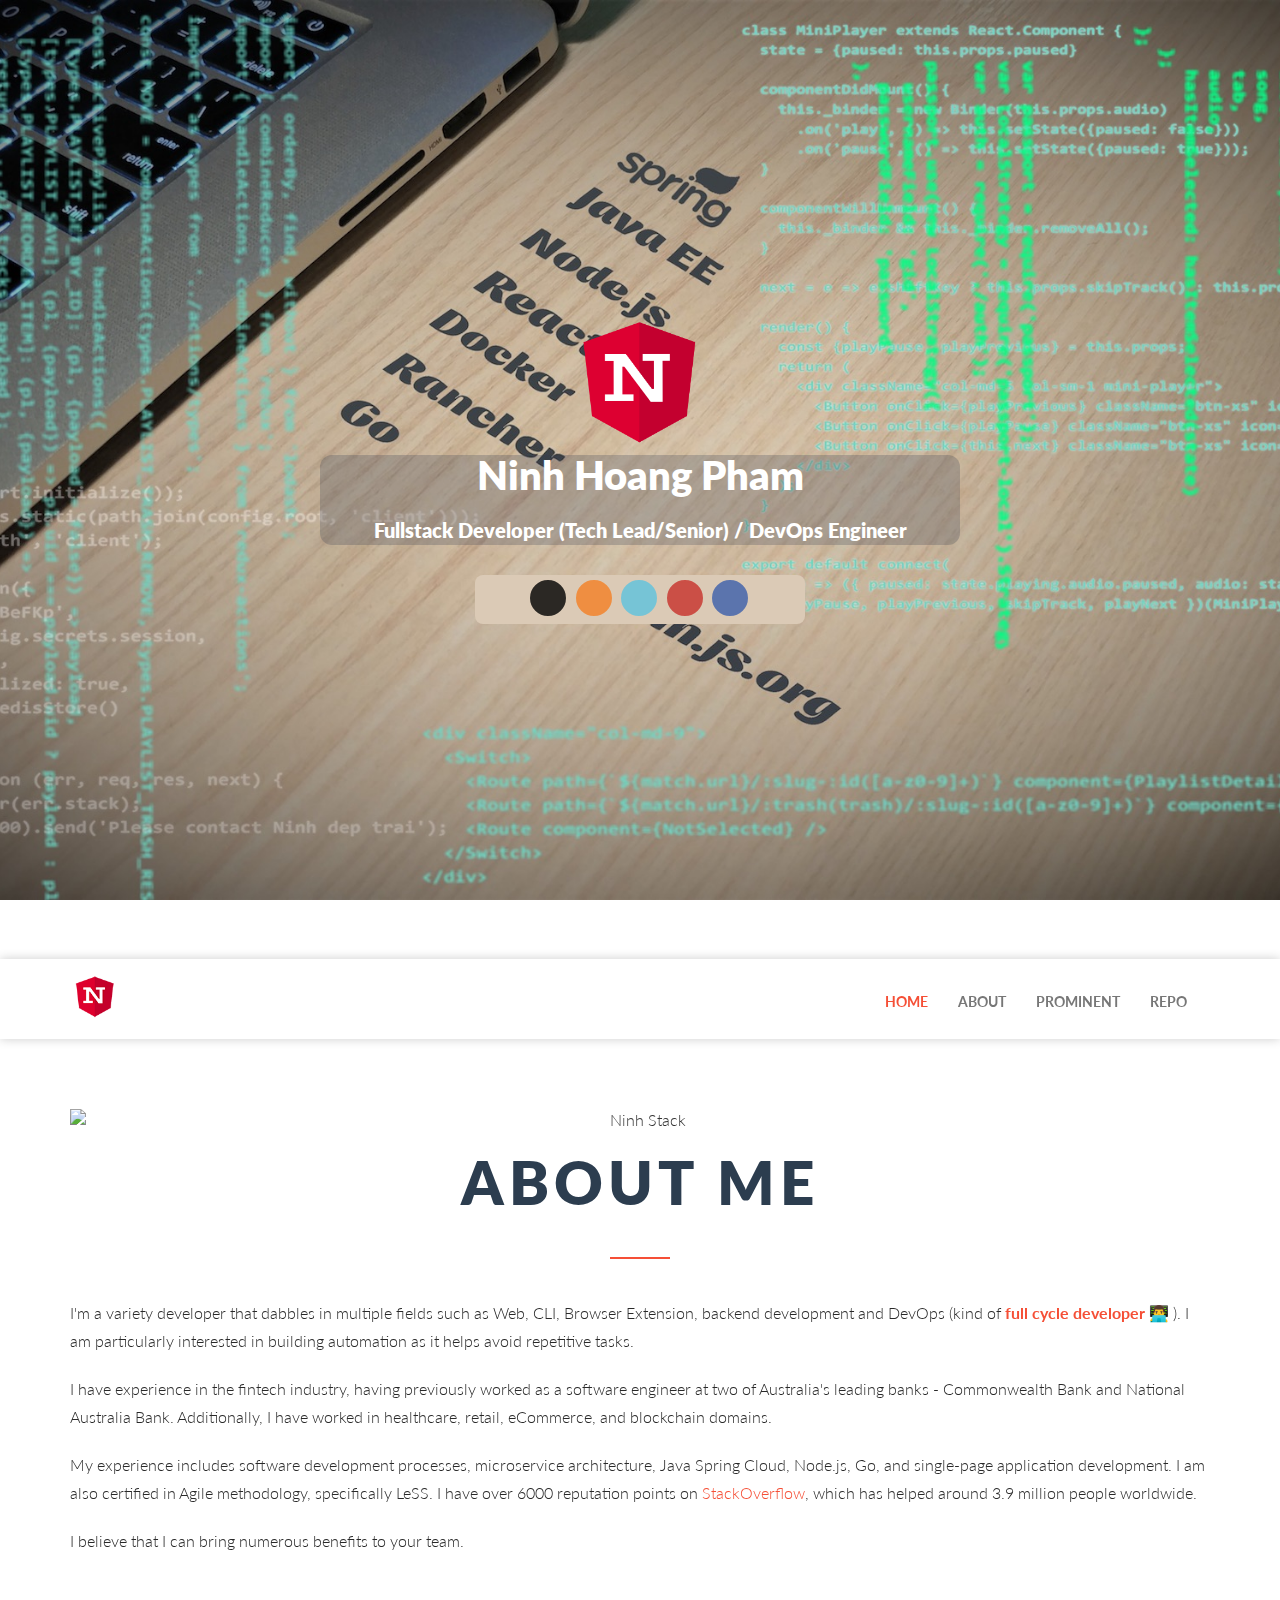
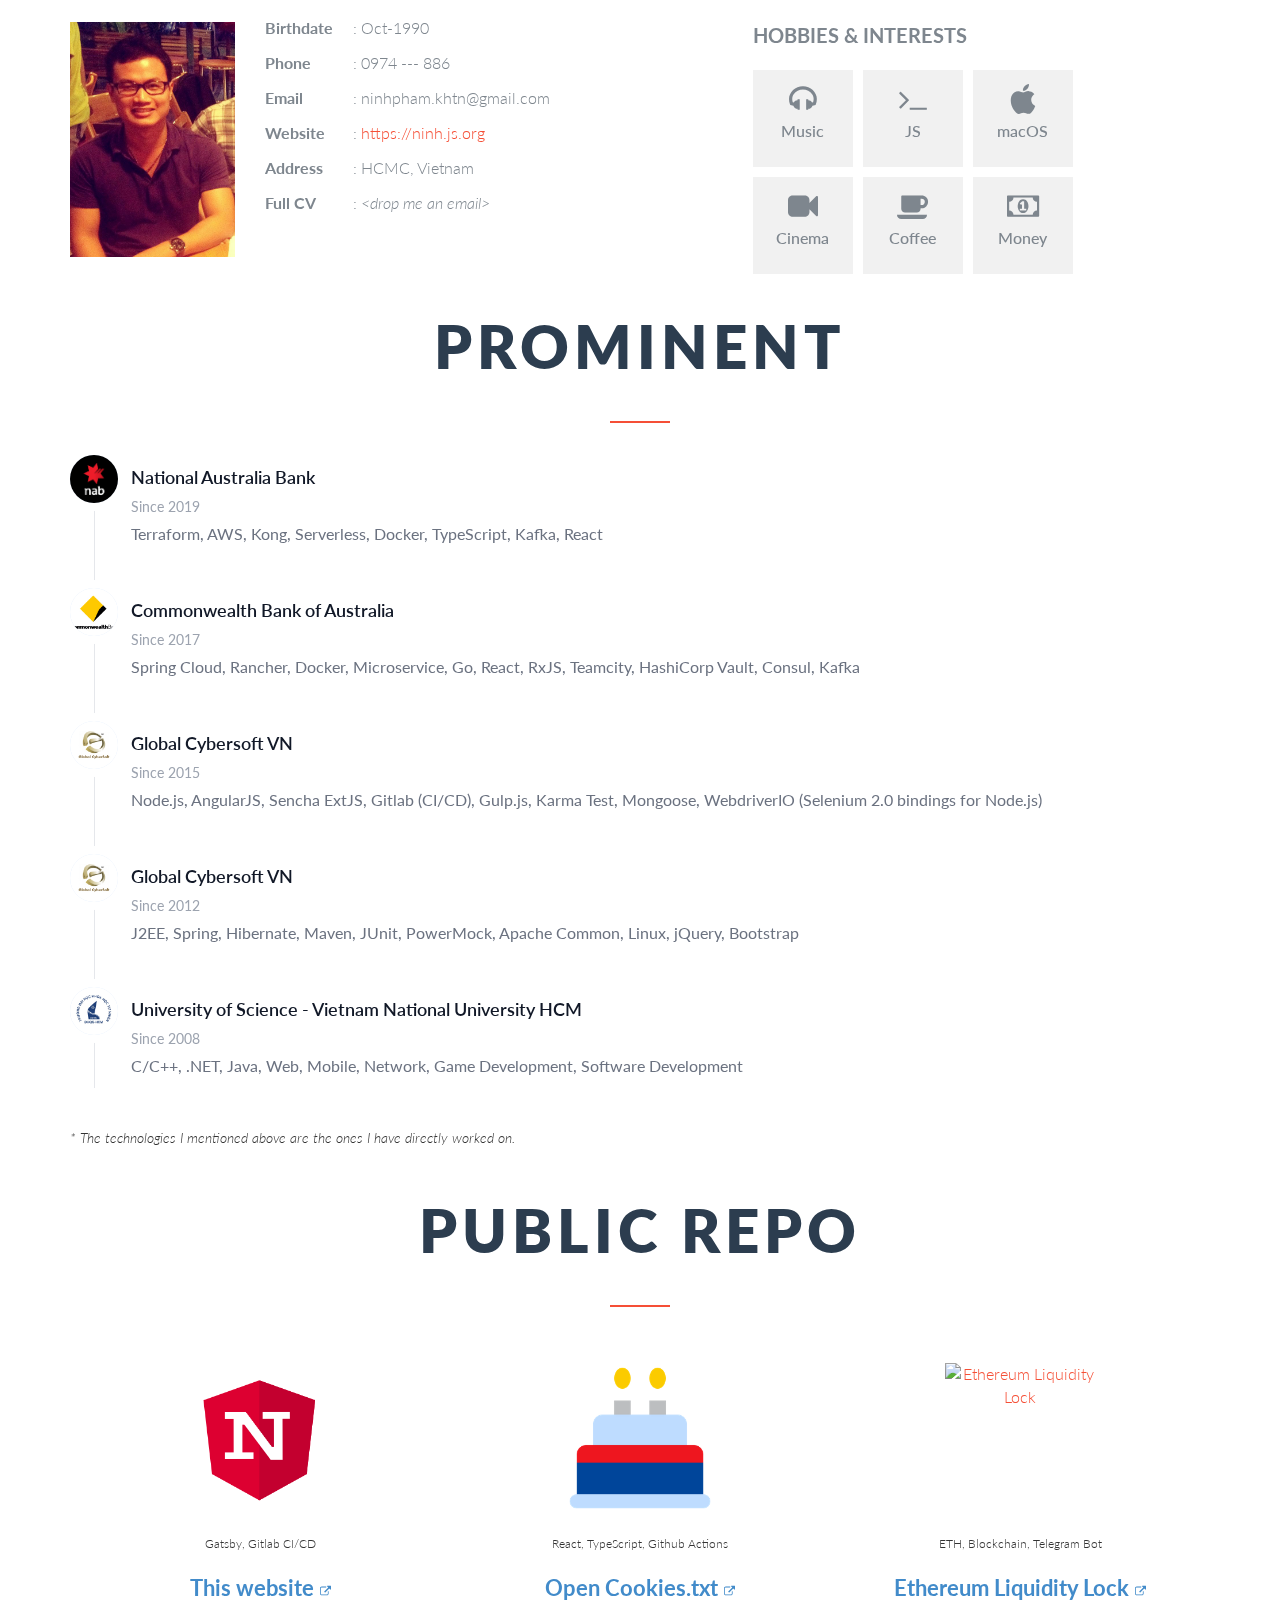
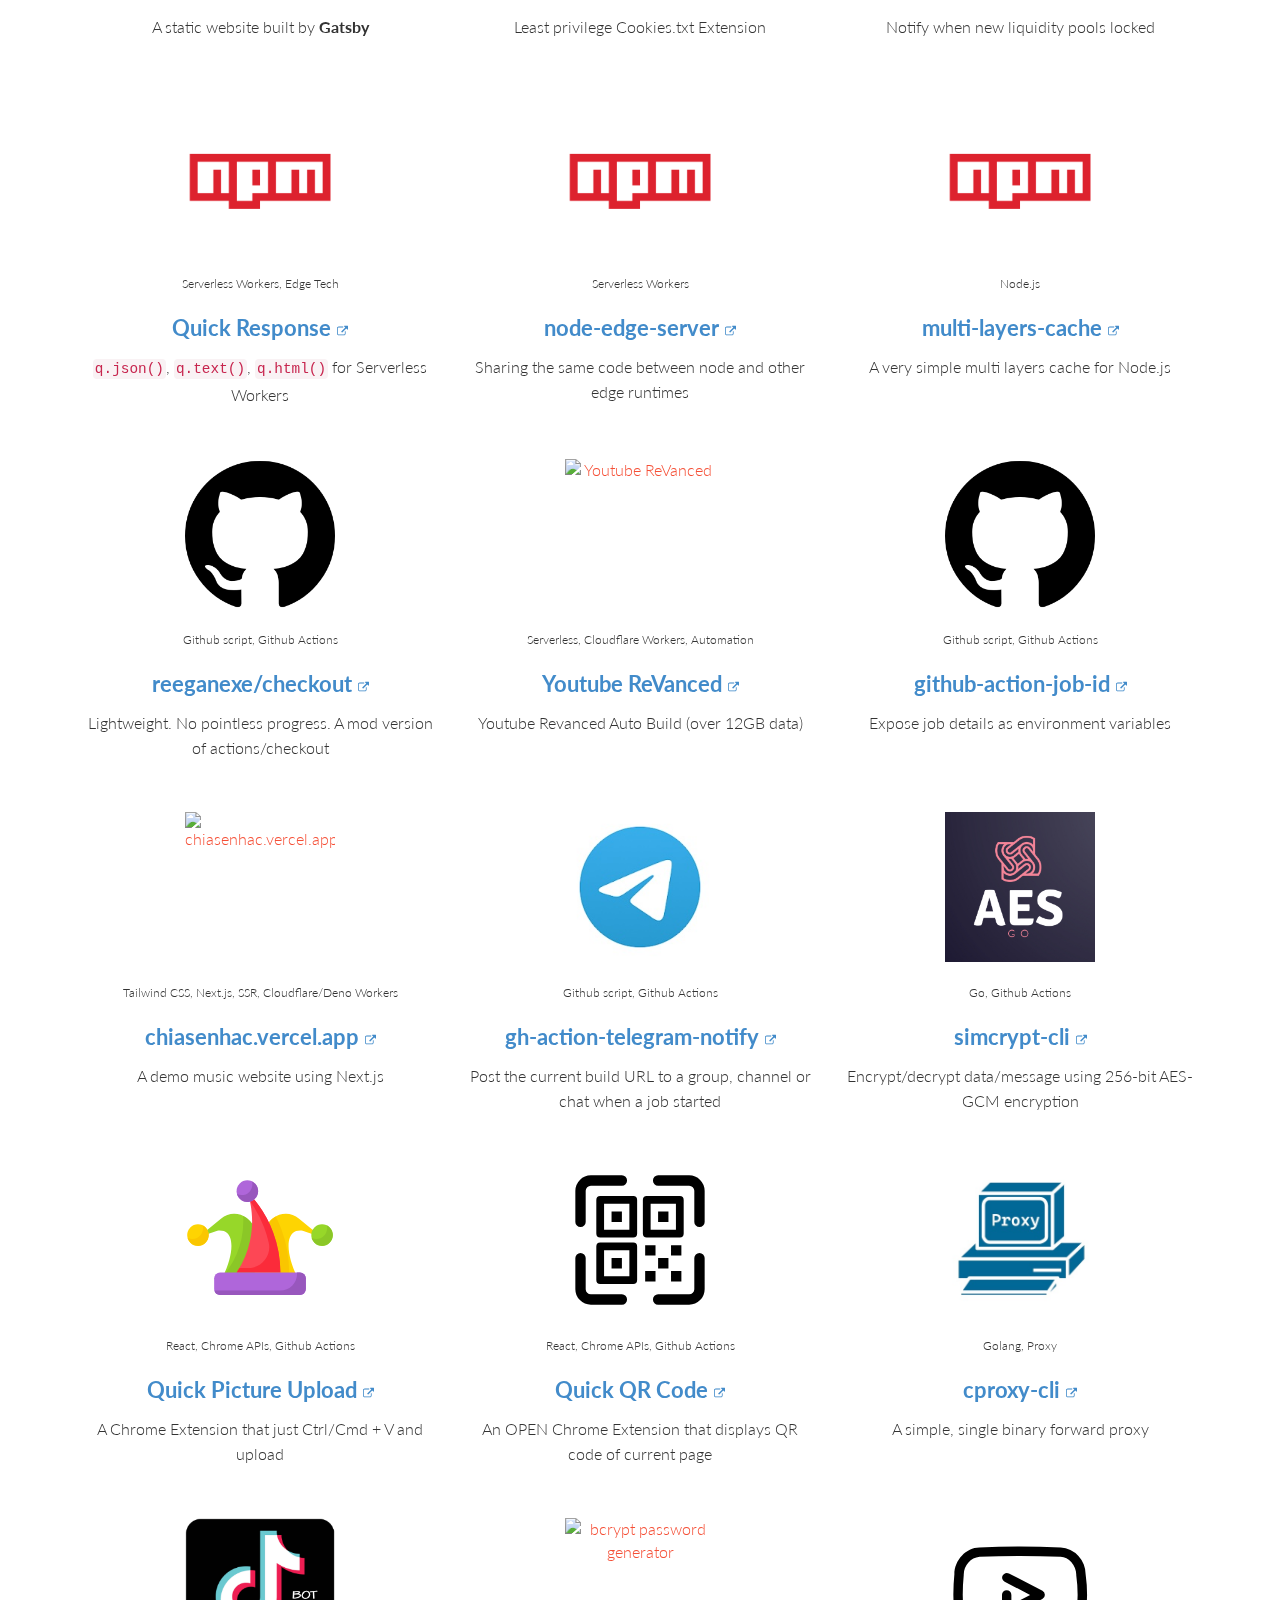
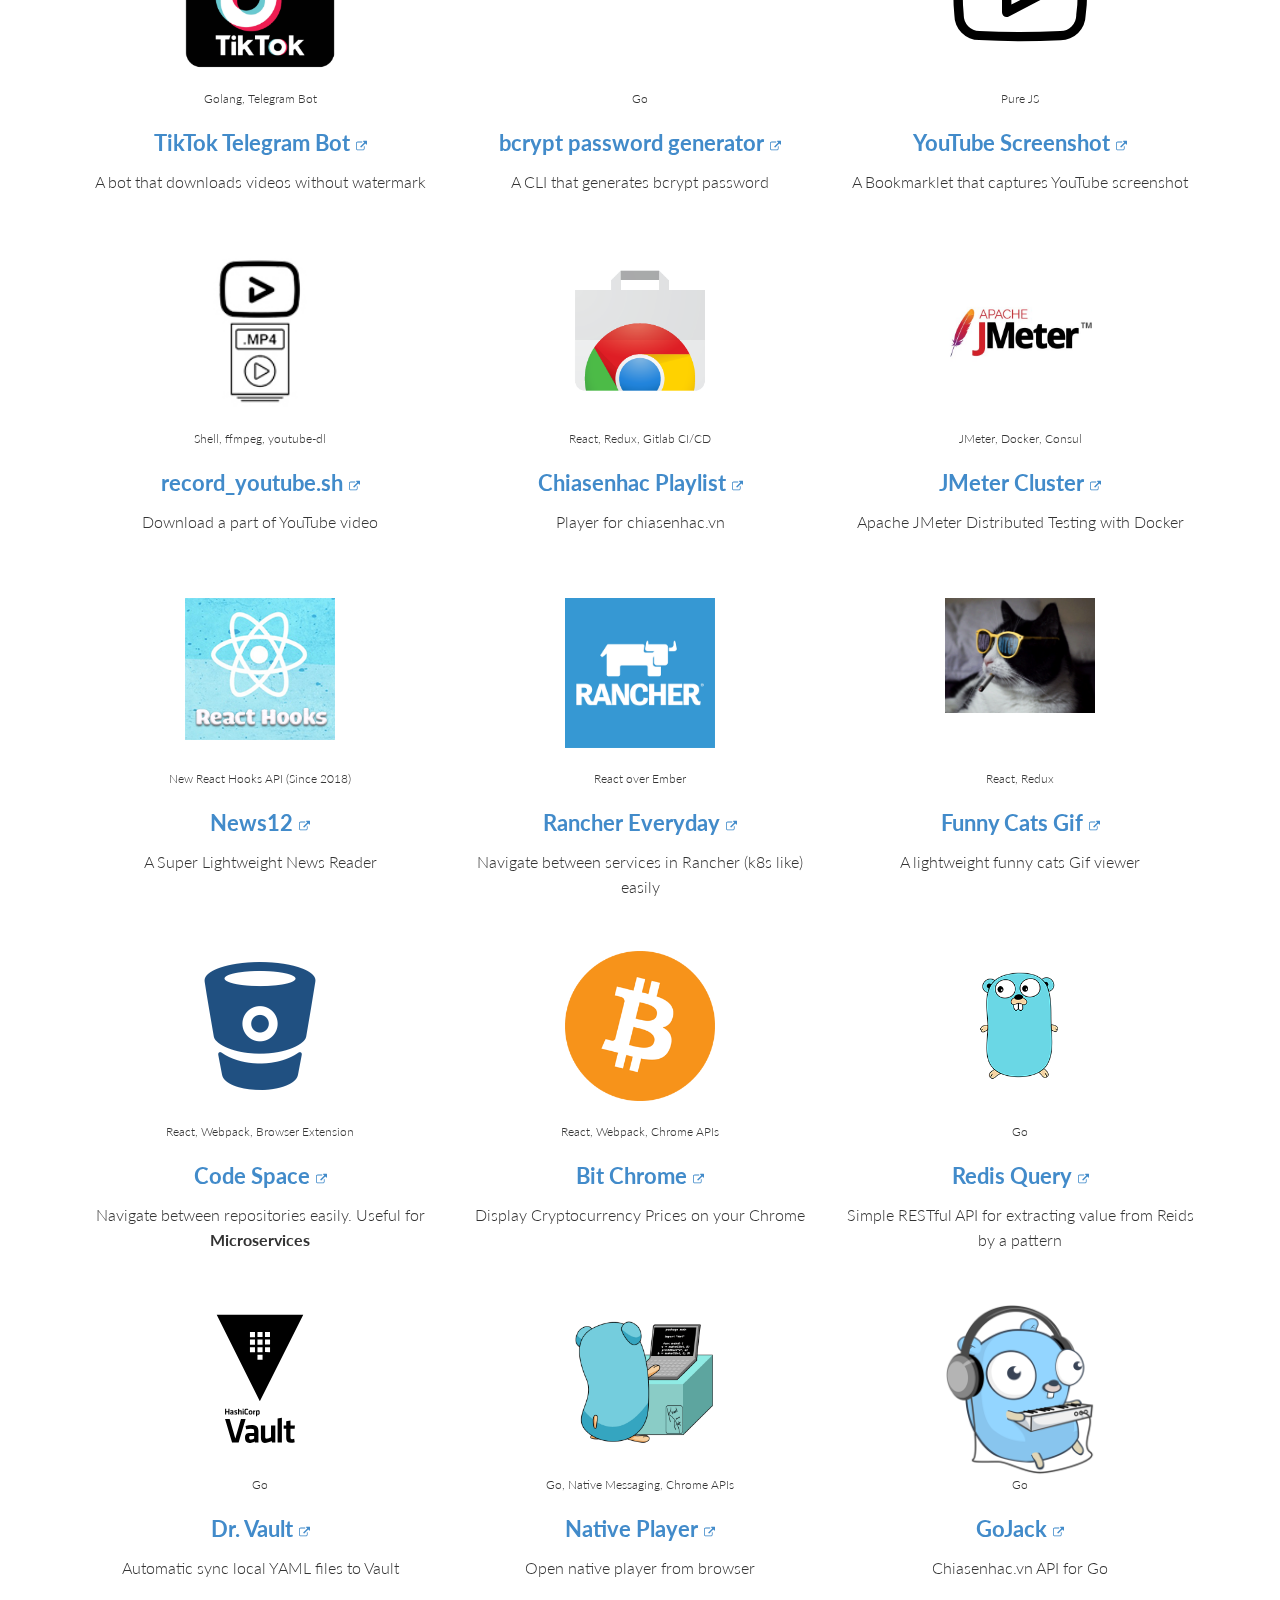
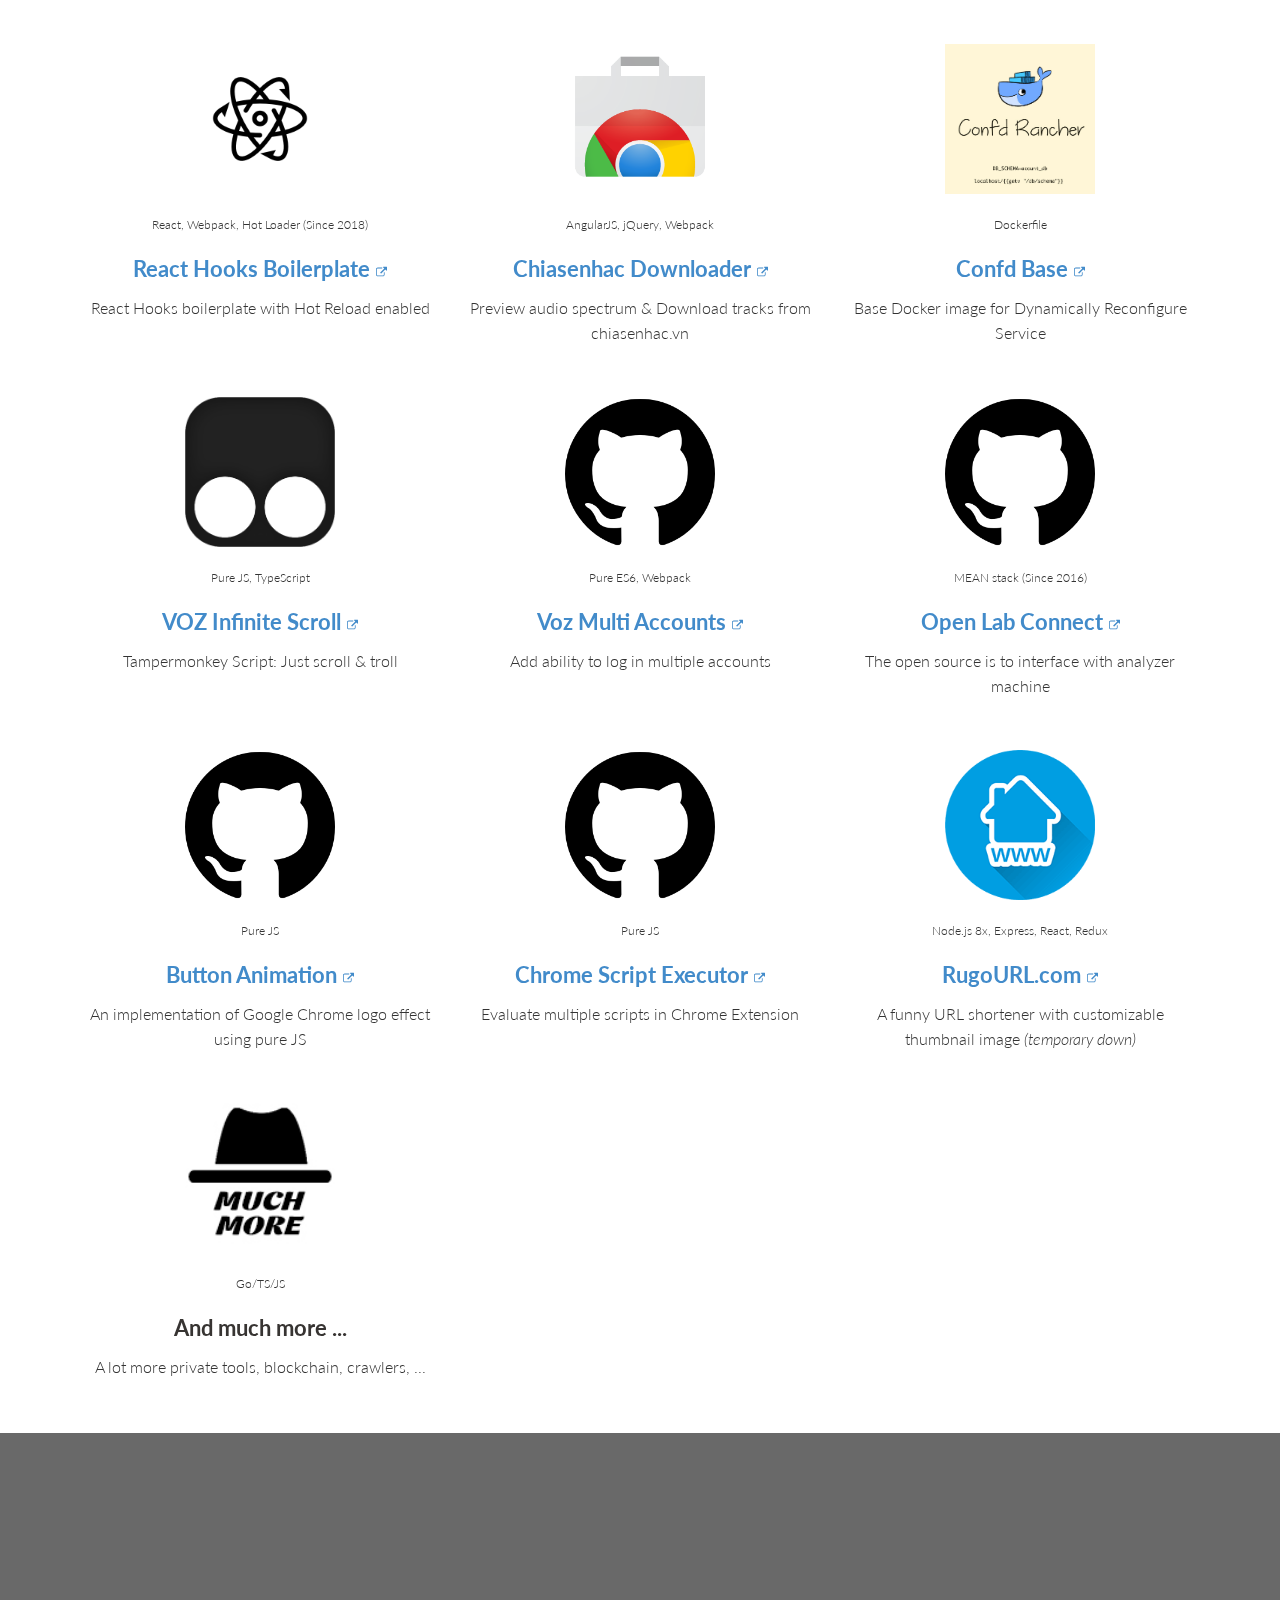
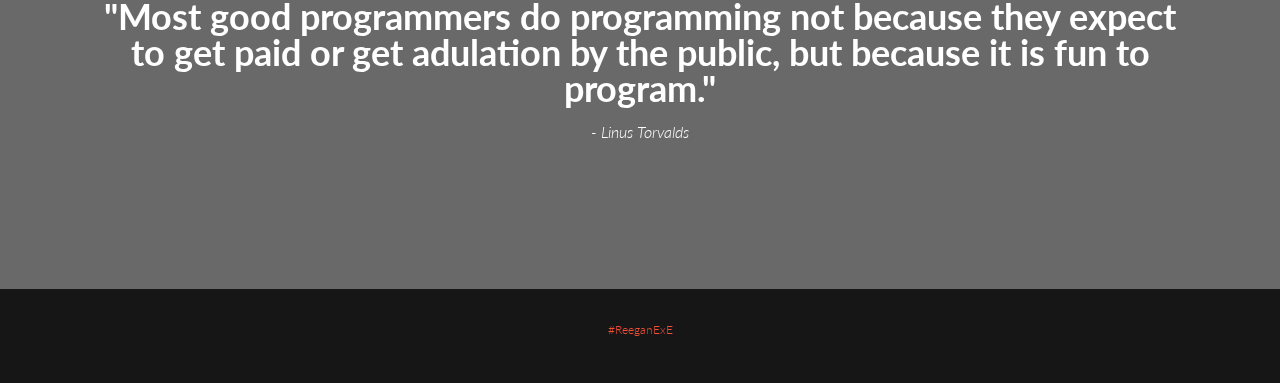
==== commit fe71e6e5: "Initial" ====
--- a/index.html
+++ b/index.html
@@ -1,6 +1,6 @@
-<!DOCTYPE html><html lang="en"><head><meta charSet="utf-8"/><meta http-equiv="x-ua-compatible" content="ie=edge"/><meta name="viewport" content="width=device-width, initial-scale=1, shrink-to-fit=no"/><meta name="generator" content="Gatsby 5.11.0"/><meta data-react-helmet="true" name="description" content="Spring Cloud, Golang, AWS, Node.js, React, Cloud Native, Docker, TypeScript, DevOps, Webpack, Git, Agile"/><meta data-react-helmet="true" name="keywords" content="Ninh Pham - Resume - ReeganExE"/><meta data-react-helmet="true" property="og:title" content="Ninh Pham - Fullstack Developer / A DevOps / A Tech lead - #ReeganExE"/><meta data-react-helmet="true" property="og:description" content="Spring Cloud, Golang, AWS, Node.js, React, Cloud Native, Docker, TypeScript, DevOps, Webpack, Git, Agile"/><meta data-react-helmet="true" property="og:type" content="website"/><meta data-react-helmet="true" name="twitter:card" content="summary"/><meta data-react-helmet="true" name="twitter:creator" content="@ReeganExE Ninh Pham"/><meta data-react-helmet="true" name="twitter:title" content="Ninh Pham - Fullstack Developer / A DevOps / A Tech lead - #ReeganExE"/><meta data-react-helmet="true" name="twitter:description" content="Spring Cloud, Golang, AWS, Node.js, React, Cloud Native, Docker, TypeScript, DevOps, Webpack, Git, Agile"/><meta data-react-helmet="true" name="twitter:image" content="img/IMG_7351-4-01.jpg"/><meta name="theme-color" content="#4a4a4d"/><style data-href="/styles.aa302413181b843e8ece.css" data-identity="gatsby-global-css">/*
+<!DOCTYPE html><html lang="en"><head><meta charSet="utf-8"/><meta http-equiv="x-ua-compatible" content="ie=edge"/><meta name="viewport" content="width=device-width, initial-scale=1, shrink-to-fit=no"/><meta name="generator" content="Gatsby 5.11.0"/><meta data-react-helmet="true" name="description" content="Spring Cloud, Golang, AWS, Node.js, React, Cloud Native, Docker, TypeScript, DevOps, Webpack, Git, Agile"/><meta data-react-helmet="true" name="keywords" content="Ninh Pham - Resume - ReeganExE"/><meta data-react-helmet="true" property="og:title" content="Ninh Pham - Fullstack Developer / A DevOps / A Tech lead - #ReeganExE"/><meta data-react-helmet="true" property="og:description" content="Spring Cloud, Golang, AWS, Node.js, React, Cloud Native, Docker, TypeScript, DevOps, Webpack, Git, Agile"/><meta data-react-helmet="true" property="og:type" content="website"/><meta data-react-helmet="true" name="twitter:card" content="summary"/><meta data-react-helmet="true" name="twitter:creator" content="@ReeganExE Ninh Pham"/><meta data-react-helmet="true" name="twitter:title" content="Ninh Pham - Fullstack Developer / A DevOps / A Tech lead - #ReeganExE"/><meta data-react-helmet="true" name="twitter:description" content="Spring Cloud, Golang, AWS, Node.js, React, Cloud Native, Docker, TypeScript, DevOps, Webpack, Git, Agile"/><meta data-react-helmet="true" name="twitter:image" content="img/IMG_7351-4-01.jpg"/><meta name="theme-color" content="#4a4a4d"/><style data-href="/styles.fb3ee983278857f6002f.css" data-identity="gatsby-global-css">/*
 ! tailwindcss v3.3.2 | MIT License | https://tailwindcss.com
-*/*,:after,:before{border:0 solid #e5e7eb;box-sizing:border-box}:after,:before{--tw-content:""}html{-webkit-text-size-adjust:100%;font-feature-settings:normal;font-family:ui-sans-serif,system-ui,-apple-system,BlinkMacSystemFont,Segoe UI,Roboto,Helvetica Neue,Arial,Noto Sans,sans-serif,Apple Color Emoji,Segoe UI Emoji,Segoe UI Symbol,Noto Color Emoji;font-variation-settings:normal;line-height:1.5;-moz-tab-size:4;-o-tab-size:4;tab-size:4}body{line-height:inherit;margin:0}hr{border-top-width:1px;color:inherit;height:0}abbr:where([title]){-webkit-text-decoration:underline dotted;text-decoration:underline dotted}h1,h2,h3,h4,h5,h6{font-size:inherit;font-weight:inherit}a{color:inherit;text-decoration:inherit}b,strong{font-weight:bolder}code,kbd,pre,samp{font-family:ui-monospace,SFMono-Regular,Menlo,Monaco,Consolas,Liberation Mono,Courier New,monospace;font-size:1em}small{font-size:80%}sub,sup{font-size:75%;line-height:0;position:relative;vertical-align:baseline}sub{bottom:-.25em}sup{top:-.5em}table{border-collapse:collapse;border-color:inherit;text-indent:0}button,input,optgroup,select,textarea{color:inherit;font-family:inherit;font-size:100%;font-weight:inherit;line-height:inherit;margin:0;padding:0}button,select{text-transform:none}[type=button],[type=reset],[type=submit],button{-webkit-appearance:button;background-color:transparent;background-image:none}:-moz-focusring{outline:auto}:-moz-ui-invalid{box-shadow:none}progress{vertical-align:baseline}::-webkit-inner-spin-button,::-webkit-outer-spin-button{height:auto}[type=search]{-webkit-appearance:textfield;outline-offset:-2px}::-webkit-search-decoration{-webkit-appearance:none}::-webkit-file-upload-button{-webkit-appearance:button;font:inherit}summary{display:list-item}blockquote,dd,dl,figure,h1,h2,h3,h4,h5,h6,hr,p,pre{margin:0}fieldset{margin:0}fieldset,legend{padding:0}menu,ol,ul{list-style:none;margin:0;padding:0}textarea{resize:vertical}input::-moz-placeholder,textarea::-moz-placeholder{color:#9ca3af;opacity:1}input::placeholder,textarea::placeholder{color:#9ca3af;opacity:1}[role=button],button{cursor:pointer}:disabled{cursor:default}audio,canvas,embed,iframe,img,object,svg,video{display:block;vertical-align:middle}img,video{height:auto;max-width:100%}[hidden]{display:none}*,:after,:before{--tw-border-spacing-x:0;--tw-border-spacing-y:0;--tw-translate-x:0;--tw-translate-y:0;--tw-rotate:0;--tw-skew-x:0;--tw-skew-y:0;--tw-scale-x:1;--tw-scale-y:1;--tw-pan-x: ;--tw-pan-y: ;--tw-pinch-zoom: ;--tw-scroll-snap-strictness:proximity;--tw-gradient-from-position: ;--tw-gradient-via-position: ;--tw-gradient-to-position: ;--tw-ordinal: ;--tw-slashed-zero: ;--tw-numeric-figure: ;--tw-numeric-spacing: ;--tw-numeric-fraction: ;--tw-ring-inset: ;--tw-ring-offset-width:0px;--tw-ring-offset-color:#fff;--tw-ring-color:rgba(59,130,246,.5);--tw-ring-offset-shadow:0 0 #0000;--tw-ring-shadow:0 0 #0000;--tw-shadow:0 0 #0000;--tw-shadow-colored:0 0 #0000;--tw-blur: ;--tw-brightness: ;--tw-contrast: ;--tw-grayscale: ;--tw-hue-rotate: ;--tw-invert: ;--tw-saturate: ;--tw-sepia: ;--tw-drop-shadow: ;--tw-backdrop-blur: ;--tw-backdrop-brightness: ;--tw-backdrop-contrast: ;--tw-backdrop-grayscale: ;--tw-backdrop-hue-rotate: ;--tw-backdrop-invert: ;--tw-backdrop-opacity: ;--tw-backdrop-saturate: ;--tw-backdrop-sepia: }::backdrop{--tw-border-spacing-x:0;--tw-border-spacing-y:0;--tw-translate-x:0;--tw-translate-y:0;--tw-rotate:0;--tw-skew-x:0;--tw-skew-y:0;--tw-scale-x:1;--tw-scale-y:1;--tw-pan-x: ;--tw-pan-y: ;--tw-pinch-zoom: ;--tw-scroll-snap-strictness:proximity;--tw-gradient-from-position: ;--tw-gradient-via-position: ;--tw-gradient-to-position: ;--tw-ordinal: ;--tw-slashed-zero: ;--tw-numeric-figure: ;--tw-numeric-spacing: ;--tw-numeric-fraction: ;--tw-ring-inset: ;--tw-ring-offset-width:0px;--tw-ring-offset-color:#fff;--tw-ring-color:rgba(59,130,246,.5);--tw-ring-offset-shadow:0 0 #0000;--tw-ring-shadow:0 0 #0000;--tw-shadow:0 0 #0000;--tw-shadow-colored:0 0 #0000;--tw-blur: ;--tw-brightness: ;--tw-contrast: ;--tw-grayscale: ;--tw-hue-rotate: ;--tw-invert: ;--tw-saturate: ;--tw-sepia: ;--tw-drop-shadow: ;--tw-backdrop-blur: ;--tw-backdrop-brightness: ;--tw-backdrop-contrast: ;--tw-backdrop-grayscale: ;--tw-backdrop-hue-rotate: ;--tw-backdrop-invert: ;--tw-backdrop-opacity: ;--tw-backdrop-saturate: ;--tw-backdrop-sepia: }._19p7e4c{color:var(--tw-format-body);max-width:65ch}._19p7e4c :where([class~=lead]):not(:where([class~=_73mhck] *)){color:var(--tw-format-lead);font-size:1.25em;line-height:1.6;margin-bottom:1.2em;margin-top:1.2em}._19p7e4c :where(a):not(:where([class~=_73mhck] *)){color:var(--tw-format-links);font-weight:500;text-decoration:underline}._19p7e4c :where(a):not(:where([class~=_73mhck] *)):hover{text-decoration:none}._19p7e4c :where(strong):not(:where([class~=_73mhck] *)){color:var(--tw-format-bold);font-weight:700}._19p7e4c :where(a strong):not(:where([class~=_73mhck] *)){color:inherit}._19p7e4c :where(blockquote strong):not(:where([class~=_73mhck] *)){color:inherit}._19p7e4c :where(thead th strong):not(:where([class~=_73mhck] *)){color:inherit}._19p7e4c :where(ol):not(:where([class~=_73mhck] *)){list-style-type:decimal;margin-bottom:1.25em;margin-top:1.25em;padding-left:1.625em}._19p7e4c :where(ol[type=A]):not(:where([class~=_73mhck] *)){list-style-type:upper-alpha}._19p7e4c :where(ol[type=a]):not(:where([class~=_73mhck] *)){list-style-type:lower-alpha}._19p7e4c :where(ol[type=A s]):not(:where([class~=_73mhck] *)){list-style-type:upper-alpha}._19p7e4c :where(ol[type=a s]):not(:where([class~=_73mhck] *)){list-style-type:lower-alpha}._19p7e4c :where(ol[type=I]):not(:where([class~=_73mhck] *)){list-style-type:upper-roman}._19p7e4c :where(ol[type=i]):not(:where([class~=_73mhck] *)){list-style-type:lower-roman}._19p7e4c :where(ol[type=I s]):not(:where([class~=_73mhck] *)){list-style-type:upper-roman}._19p7e4c :where(ol[type=i s]):not(:where([class~=_73mhck] *)){list-style-type:lower-roman}._19p7e4c :where(ol[type="1"]):not(:where([class~=_73mhck] *)){list-style-type:decimal}._19p7e4c :where(ul):not(:where([class~=_73mhck] *)){list-style-type:disc;margin-bottom:1.25em;margin-top:1.25em;padding-left:1.625em}._19p7e4c :where(ol>li):not(:where([class~=_73mhck] *))::marker{color:var(--tw-format-counters);font-weight:400}._19p7e4c :where(ul>li):not(:where([class~=_73mhck] *))::marker{color:var(--tw-format-bullets)}._19p7e4c :where(hr):not(:where([class~=_73mhck] *)){border-color:var(--tw-format-hr);border-top-width:1px;margin-bottom:3em;margin-top:3em}._19p7e4c :where(blockquote):not(:where([class~=_73mhck] *)){color:var(--tw-format-quotes);font-size:1.1111111em;font-style:italic;font-weight:700;margin-bottom:1.6em;quotes:"\201C""\201D""\2018""\2019"}._19p7e4c :where(blockquote):not(:where([class~=_73mhck] *)):before{background-image:url("data:image/svg+xml;charset=utf-8,%3Csvg xmlns='http://www.w3.org/2000/svg' width='32' height='24' fill='none' viewBox='0 0 32 24'%3E%3Cpath fill='%239CA3AF' d='M18.69 24v-9.855C18.69 6.54 23.663 1.385 30.666 0l1.326 2.868c-3.242 1.223-5.326 4.85-5.326 7.799H32V24H18.69ZM0 24v-9.855C0 6.54 4.997 1.384 12 0l1.328 2.868C10.084 4.091 8 7.718 8 10.667h5.31V24H0Z'/%3E%3C/svg%3E");background-repeat:no-repeat;color:var(--tw-format-quotes);content:"";display:block;height:1.3333333em;margin-top:1.6em;width:1.7777778em}._19p7e4c :where(blockquote p:first-of-type):not(:where([class~=_73mhck] *)):before{content:open-quote}._19p7e4c :where(blockquote p:last-of-type):not(:where([class~=_73mhck] *)):after{content:close-quote}._19p7e4c :where(h1):not(:where([class~=_73mhck] *)){color:var(--tw-format-headings);font-size:2.25em;font-weight:800;line-height:1.1111111;margin-bottom:.8888889em;margin-top:0}._19p7e4c :where(h1 strong):not(:where([class~=_73mhck] *)){color:inherit;font-weight:900}._19p7e4c :where(h2):not(:where([class~=_73mhck] *)){color:var(--tw-format-headings);font-size:1.5em;font-weight:700;line-height:1.3333333;margin-bottom:1em;margin-top:0}._19p7e4c :where(h2 strong):not(:where([class~=_73mhck] *)){color:inherit;font-weight:800}._19p7e4c :where(h3):not(:where([class~=_73mhck] *)){color:var(--tw-format-headings);font-size:1.25em;font-weight:700;line-height:1.6;margin-bottom:.6em;margin-top:0}._19p7e4c :where(h3 strong):not(:where([class~=_73mhck] *)){color:inherit;font-weight:800}._19p7e4c :where(h4):not(:where([class~=_73mhck] *)){color:var(--tw-format-headings);font-weight:600;line-height:1.5;margin-bottom:.5em;margin-top:0}._19p7e4c :where(h4 strong):not(:where([class~=_73mhck] *)){color:inherit;font-weight:700}._19p7e4c :where(img):not(:where([class~=_73mhck] *)){margin-bottom:2em;margin-top:2em}._19p7e4c :where(figure>*):not(:where([class~=_73mhck] *)){margin-bottom:0;margin-top:0}._19p7e4c :where(figcaption):not(:where([class~=_73mhck] *)){color:var(--tw-format-captions);font-size:.875em;line-height:1.4285714;margin-top:.8571429em}._19p7e4c :where(code):not(:where([class~=_73mhck] *)){background-color:var(--tw-format-code-bg);border-radius:.2222222em;color:var(--tw-format-code);font-size:.875em;font-weight:600;padding:.3333333em .5555556em}._19p7e4c :where(a code):not(:where([class~=_73mhck] *)){color:inherit}._19p7e4c :where(h1 code):not(:where([class~=_73mhck] *)){color:inherit}._19p7e4c :where(h2 code):not(:where([class~=_73mhck] *)){color:inherit;font-size:.875em}._19p7e4c :where(h3 code):not(:where([class~=_73mhck] *)){color:inherit;font-size:.9em}._19p7e4c :where(h4 code):not(:where([class~=_73mhck] *)){color:inherit}._19p7e4c :where(blockquote code):not(:where([class~=_73mhck] *)){color:inherit}._19p7e4c :where(thead th code):not(:where([class~=_73mhck] *)){color:inherit}._19p7e4c :where(pre):not(:where([class~=_73mhck] *)){background-color:var(--tw-format-pre-bg);border-radius:.375rem;color:var(--tw-format-pre-code);font-size:.875em;font-weight:400;line-height:1.7142857;margin-bottom:1.7142857em;margin-top:1.7142857em;overflow-x:auto;padding:.8571429em 1.1428571em}._19p7e4c :where(pre code):not(:where([class~=_73mhck] *)){background-color:transparent;border-radius:0;border-width:0;color:inherit;font-family:inherit;font-size:inherit;font-weight:inherit;line-height:inherit;padding:0}._19p7e4c :where(pre code):not(:where([class~=_73mhck] *)):before{content:none}._19p7e4c :where(pre code):not(:where([class~=_73mhck] *)):after{content:none}._19p7e4c :where(table):not(:where([class~=_73mhck] *)){font-size:.875em;line-height:1.7142857;margin-bottom:2em;margin-top:2em;table-layout:auto;text-align:left;width:100%}._19p7e4c :where(thead):not(:where([class~=_73mhck] *)){background-color:var(--tw-format-th-bg);border-radius:.2777778em}._19p7e4c :where(thead th):not(:where([class~=_73mhck] *)){color:var(--tw-format-headings);font-weight:600;padding:.5555556em .5714286em .5714286em;vertical-align:bottom}._19p7e4c :where(tbody tr):not(:where([class~=_73mhck] *)){border-bottom-color:var(--tw-format-td-borders);border-bottom-width:1px}._19p7e4c :where(tbody tr:last-child):not(:where([class~=_73mhck] *)){border-bottom-width:0}._19p7e4c :where(tbody td):not(:where([class~=_73mhck] *)){vertical-align:baseline}._19p7e4c :where(tfoot):not(:where([class~=_73mhck] *)){border-top-color:var(--tw-format-th-borders);border-top-width:1px}._19p7e4c :where(tfoot td):not(:where([class~=_73mhck] *)){vertical-align:top}._19p7e4c{--tw-format-body:#6b7280;--tw-format-headings:#111827;--tw-format-lead:#6b7280;--tw-format-links:#4b5563;--tw-format-bold:#111827;--tw-format-counters:#6b7280;--tw-format-bullets:#6b7280;--tw-format-hr:#e5e7eb;--tw-format-quotes:#111827;--tw-format-quote-borders:#e5e7eb;--tw-format-captions:#6b7280;--tw-format-code:#111827;--tw-format-code-bg:#f3f4f6;--tw-format-pre-code:#4b5563;--tw-format-pre-bg:#f3f4f6;--tw-format-th-borders:#e5e7eb;--tw-format-th-bg:#f9fafb;--tw-format-td-borders:#e5e7eb;--tw-format-invert-body:#d7d7d8;--tw-format-invert-headings:#fff;--tw-format-invert-lead:#fff;--tw-format-invert-links:#fff;--tw-format-invert-bold:#fff;--tw-format-invert-counters:#9ca3af;--tw-format-invert-bullets:#4b5563;--tw-format-invert-hr:#374151;--tw-format-invert-quotes:#f3f4f6;--tw-format-invert-quote-borders:#374151;--tw-format-invert-captions:#9ca3af;--tw-format-invert-code:#fff;--tw-format-invert-code-bg:#1f2937;--tw-format-invert-pre-code:#d1d5db;--tw-format-invert-pre-bg:#374151;--tw-format-invert-th-borders:#4b5563;--tw-format-invert-td-borders:#747577;--tw-format-invert-th-bg:#4f6689;font-size:1rem;line-height:1.75}._19p7e4c :where(p):not(:where([class~=_73mhck] *)){margin-bottom:1.25em;margin-top:1.25em}._19p7e4c :where(blockquote>p:first-child):not(:where([class~=_73mhck] *)){margin-top:0}._19p7e4c :where(video):not(:where([class~=_73mhck] *)){margin-bottom:2em;margin-top:2em}._19p7e4c :where(figure):not(:where([class~=_73mhck] *)){margin-bottom:2em;margin-top:2em}._19p7e4c :where(li):not(:where([class~=_73mhck] *)){margin-bottom:.5em;margin-top:.5em}._19p7e4c :where(ol>li):not(:where([class~=_73mhck] *)){padding-left:.375em}._19p7e4c :where(ul>li):not(:where([class~=_73mhck] *)){padding-left:.375em}._19p7e4c :where(._19p7e4c>ul>li p):not(:where([class~=_73mhck] *)){margin-bottom:.75em;margin-top:.75em}._19p7e4c :where(._19p7e4c>ul>li>:first-child):not(:where([class~=_73mhck] *)){margin-top:1.25em}._19p7e4c :where(._19p7e4c>ul>li>:last-child):not(:where([class~=_73mhck] *)){margin-bottom:1.25em}._19p7e4c :where(._19p7e4c>ol>li>:first-child):not(:where([class~=_73mhck] *)){margin-top:1.25em}._19p7e4c :where(._19p7e4c>ol>li>:last-child):not(:where([class~=_73mhck] *)){margin-bottom:1.25em}._19p7e4c :where(ul ul,ul ol,ol ul,ol ol):not(:where([class~=_73mhck] *)){margin-bottom:.75em;margin-top:.75em}._19p7e4c :where(hr+*):not(:where([class~=_73mhck] *)){margin-top:0}._19p7e4c :where(h2+*):not(:where([class~=_73mhck] *)){margin-top:0}._19p7e4c :where(h3+*):not(:where([class~=_73mhck] *)){margin-top:0}._19p7e4c :where(h4+*):not(:where([class~=_73mhck] *)){margin-top:0}._19p7e4c :where(thead th:last-child):not(:where([class~=_73mhck] *)){padding-right:0}._19p7e4c :where(tbody td,tfoot td):not(:where([class~=_73mhck] *)){padding:.5714286em}._19p7e4c :where(tbody td:last-child,tfoot td:last-child):not(:where([class~=_73mhck] *)){padding-right:0}._19p7e4c :where(._19p7e4c>:first-child):not(:where([class~=_73mhck] *)){margin-top:0}._19p7e4c :where(._19p7e4c>:last-child):not(:where([class~=_73mhck] *)){margin-bottom:0}.o0ic3r{font-size:1rem;line-height:1.7142857}.o0ic3r :where(p):not(:where([class~=_73mhck] *)){margin-bottom:1em;margin-top:1em}.o0ic3r :where([class~=lead]):not(:where([class~=_73mhck] *)){font-size:1.125em;line-height:1.5555556;margin-bottom:.8888889em;margin-top:.8888889em}.o0ic3r :where(blockquote):not(:where([class~=_73mhck] *)){margin-bottom:1.3333333em}.o0ic3r :where(blockquote):not(:where([class~=_73mhck] *)):before{margin-top:1.3333333em}.o0ic3r :where(h1):not(:where([class~=_73mhck] *)){font-size:1.6666667em;line-height:1.2;margin-bottom:.8em;margin-top:0}.o0ic3r :where(h2):not(:where([class~=_73mhck] *)){font-size:1.5em;line-height:1.4;margin-bottom:.8em;margin-top:0}.o0ic3r :where(h3):not(:where([class~=_73mhck] *)){font-size:1.25em;line-height:1.5555556;margin-bottom:.4444444em;margin-top:0}.o0ic3r :where(h4):not(:where([class~=_73mhck] *)){font-size:1.125em;line-height:1.25;margin-bottom:.5em;margin-top:0}.o0ic3r :where(img):not(:where([class~=_73mhck] *)){margin-bottom:1.5em;margin-top:1.5em}.o0ic3r :where(video):not(:where([class~=_73mhck] *)){margin-bottom:1.5em;margin-top:1.5em}.o0ic3r :where(figure):not(:where([class~=_73mhck] *)){margin-bottom:1.5em;margin-top:1.5em}.o0ic3r :where(figure>*):not(:where([class~=_73mhck] *)){margin-bottom:0;margin-top:0}.o0ic3r :where(figcaption):not(:where([class~=_73mhck] *)){font-size:.875em;line-height:1.3333333;margin-top:.6666667em;text-align:center}.o0ic3r :where(code):not(:where([class~=_73mhck] *)){font-size:.875em}.o0ic3r :where(h2 code):not(:where([class~=_73mhck] *)){font-size:.9em}.o0ic3r :where(h3 code):not(:where([class~=_73mhck] *)){font-size:.8888889em}.o0ic3r :where(pre):not(:where([class~=_73mhck] *)){border-radius:.25rem;font-size:.875em;line-height:1.6666667;margin-bottom:1.6666667em;margin-top:1.6666667em;padding:.6666667em 1em}.o0ic3r :where(ol):not(:where([class~=_73mhck] *)){margin-bottom:1em;margin-top:1em;padding-left:1.375em}.o0ic3r :where(ul):not(:where([class~=_73mhck] *)){margin-bottom:1em;margin-top:1em;padding-left:1.375em}.o0ic3r :where(li):not(:where([class~=_73mhck] *)){margin-bottom:.25em;margin-top:.25em}.o0ic3r :where(ol>li):not(:where([class~=_73mhck] *)){padding-left:.375em}.o0ic3r :where(ul>li):not(:where([class~=_73mhck] *)){padding-left:.375em}.o0ic3r :where(._19p7e4c>ul>li p):not(:where([class~=_73mhck] *)){margin-bottom:.5em;margin-top:.5em}.o0ic3r :where(._19p7e4c>ul>li>:first-child):not(:where([class~=_73mhck] *)){margin-top:1em}.o0ic3r :where(._19p7e4c>ul>li>:last-child):not(:where([class~=_73mhck] *)){margin-bottom:1em}.o0ic3r :where(._19p7e4c>ol>li>:first-child):not(:where([class~=_73mhck] *)){margin-top:1em}.o0ic3r :where(._19p7e4c>ol>li>:last-child):not(:where([class~=_73mhck] *)){margin-bottom:1em}.o0ic3r :where(ul ul,ul ol,ol ul,ol ol):not(:where([class~=_73mhck] *)){margin-bottom:.5em;margin-top:.5em}.o0ic3r :where(hr):not(:where([class~=_73mhck] *)){margin-bottom:2.5em;margin-top:2.5em}.o0ic3r :where(hr+*):not(:where([class~=_73mhck] *)){margin-top:0}.o0ic3r :where(h2+*):not(:where([class~=_73mhck] *)){margin-top:0}.o0ic3r :where(h3+*):not(:where([class~=_73mhck] *)){margin-top:0}.o0ic3r :where(h4+*):not(:where([class~=_73mhck] *)){margin-top:0}.o0ic3r :where(table):not(:where([class~=_73mhck] *)){font-size:.875em;line-height:1.5}.o0ic3r :where(thead th):not(:where([class~=_73mhck] *)){padding-bottom:.6666667em;padding-left:1em;padding-right:1em}.o0ic3r :where(thead th:first-child):not(:where([class~=_73mhck] *)){padding-left:0}.o0ic3r :where(thead th:last-child):not(:where([class~=_73mhck] *)){padding-right:0}.o0ic3r :where(tbody td,tfoot td):not(:where([class~=_73mhck] *)){padding:.6666667em 1em}.o0ic3r :where(tbody td:first-child,tfoot td:first-child):not(:where([class~=_73mhck] *)){padding-left:0}.o0ic3r :where(tbody td:last-child,tfoot td:last-child):not(:where([class~=_73mhck] *)){padding-right:0}.o0ic3r :where(._19p7e4c>:first-child):not(:where([class~=_73mhck] *)){margin-top:0}.o0ic3r :where(._19p7e4c>:last-child):not(:where([class~=_73mhck] *)){margin-bottom:0}.nsmvfy :where(._19p7e4c>ul>li p):not(:where([class~=_73mhck] *)){margin-bottom:.75em;margin-top:.75em}.nsmvfy :where(._19p7e4c>ul>li>:first-child):not(:where([class~=_73mhck] *)){margin-top:1.25em}.nsmvfy :where(._19p7e4c>ul>li>:last-child):not(:where([class~=_73mhck] *)){margin-bottom:1.25em}.nsmvfy :where(._19p7e4c>ol>li>:first-child):not(:where([class~=_73mhck] *)){margin-top:1.25em}.nsmvfy :where(._19p7e4c>ol>li>:last-child):not(:where([class~=_73mhck] *)){margin-bottom:1.25em}.nsmvfy :where(._19p7e4c>:first-child):not(:where([class~=_73mhck] *)){margin-top:0}.nsmvfy :where(._19p7e4c>:last-child):not(:where([class~=_73mhck] *)){margin-bottom:0}.qs8zxq :where(._19p7e4c>ul>li p):not(:where([class~=_73mhck] *)){margin-bottom:.8888889em;margin-top:.8888889em}.qs8zxq :where(._19p7e4c>ul>li>:first-child):not(:where([class~=_73mhck] *)){margin-top:1.3333333em}.qs8zxq :where(._19p7e4c>ul>li>:last-child):not(:where([class~=_73mhck] *)){margin-bottom:1.3333333em}.qs8zxq :where(._19p7e4c>ol>li>:first-child):not(:where([class~=_73mhck] *)){margin-top:1.3333333em}.qs8zxq :where(._19p7e4c>ol>li>:last-child):not(:where([class~=_73mhck] *)){margin-bottom:1.3333333em}.qs8zxq :where(._19p7e4c>:first-child):not(:where([class~=_73mhck] *)){margin-top:0}.qs8zxq :where(._19p7e4c>:last-child):not(:where([class~=_73mhck] *)){margin-bottom:0}._1fjdfhz{--tw-format-links:#2563eb;--tw-format-invert-links:#3b82f6}._13b95e3{pointer-events:none}._1f2u7nj{position:fixed}.fp66ri{position:absolute}._71qvnf{position:relative}._9i4n8f{bottom:0;top:0}._1k992ld{left:-3.8rem}.avwbfq{top:-.5rem}.u3ntyn{left:0}.udnfnm{left:.75rem}._1j2sxeq{top:.75rem}._6bz8nz{margin-left:1rem;margin-right:1rem}._1b8y3ei{margin-left:auto;margin-right:auto}._5g2m1q{margin-bottom:1.5rem;margin-top:1.5rem}._2hfre2{margin-bottom:.25rem}._27g5p3{margin-bottom:.5rem}._1xgk04{margin-bottom:.75rem}._1ngyb5{margin-bottom:1rem}._1dhcm6{margin-bottom:1.25rem}._13hqx7{margin-bottom:1.5rem}.jijj9{margin-bottom:2rem}.d0prj1{margin-left:.5rem}.bwrcr5{margin-left:1.5rem}._9yu4wc{margin-left:2.25rem}.g8p5ay{margin-right:.25rem}.fopxx0{margin-right:.75rem}.feqc81{margin-right:1rem}._1ctfz4g{margin-top:1.25rem}._1dnes7d{margin-top:1.5rem}.zur50s{display:block}._1i46cw4{display:flex}._1jopd42{display:inline-flex}.a77mph{display:table}.ysmc4n{display:grid}._1xybq2b{display:none}._1u19hmv{height:3rem}._1sxb2uz{height:4rem}._163twlf{height:1.25rem}._195pj84{height:2rem}.nt3eek{min-height:340px}._1j2lp0c{width:3rem}._1hyna8g{width:4rem}._1mhrvbm{width:1.25rem}._16e7ceg{width:auto}._1psfa66{width:100%}._11a2fhc{max-width:42rem}._1hxrpuc{max-width:768px}._189ked9{max-width:640px}._18k8a5t{max-width:1280px}._1lo8wbm{max-width:36rem}._1i2e2az{max-width:20rem}._1w2d13x{cursor:pointer}.gxb9hv{grid-template-columns:repeat(1,minmax(0,1fr))}.h7av6u{grid-template-columns:repeat(2,minmax(0,1fr))}.ji70gr{flex-direction:column}._5ij0ij{flex-wrap:wrap}.ryglmp{align-items:center}._1nc7h01{justify-content:center}._1fn1irs{justify-content:space-between}._1jk9dcj{justify-content:space-evenly}._15u4aob{gap:3rem}._16fo6sw{gap:2rem}.wuk0q8>:not([hidden])~:not([hidden]){--tw-space-x-reverse:0;margin-left:calc(1.25rem*(1 - var(--tw-space-x-reverse)));margin-right:calc(1.25rem*var(--tw-space-x-reverse))}.r8u5bg>:not([hidden])~:not([hidden]){--tw-space-y-reverse:0;margin-bottom:calc(1rem*var(--tw-space-y-reverse));margin-top:calc(1rem*(1 - var(--tw-space-y-reverse)))}.m40009{align-self:center}._1xnaanq{white-space:nowrap}._1veq1ao{border-radius:.25rem}._1jsij6q{border-radius:9999px}.hew6n6{border-radius:.5rem}.m4m9xq{border-radius:.375rem}._17jg2bp{border-width:1px}.f3r0ak{border-left-width:1px}.s177qc{border-color:rgb(229 231 235/var(--tw-border-opacity))}.iriii7,.s177qc{--tw-border-opacity:1}.iriii7{border-color:rgb(209 213 219/var(--tw-border-opacity))}.t6t39{background-color:rgb(219 234 254/var(--tw-bg-opacity))}._1y77cxm,.t6t39{--tw-bg-opacity:1}._1y77cxm{background-color:rgb(249 250 251/var(--tw-bg-opacity))}.vdv3db{background-color:transparent}._3x5oxo{--tw-bg-opacity:1;background-color:rgb(255 255 255/var(--tw-bg-opacity))}._16ggplc{background-image:linear-gradient(to right,var(--tw-gradient-stops))}.m5f6ox{--tw-gradient-from:#f35 var(--tw-gradient-from-position);--tw-gradient-to:rgba(255,51,85,0) var(--tw-gradient-to-position);--tw-gradient-stops:var(--tw-gradient-from),var(--tw-gradient-to)}._15cius5{--tw-gradient-to:#f29718 var(--tw-gradient-to-position)}._1fkpwwv{fill:#3b82f6}._1w558uc{padding:0}._1wf4ujb{padding:.25rem}._1wz41x9{padding:.75rem}._1v16u2g{padding:1rem}._1jw4qy{padding-left:1rem;padding-right:1rem}._1tvqfx{padding-left:1.25rem;padding-right:1.25rem}._3szc8i{padding-bottom:.25rem;padding-top:.25rem}._3izqjj{padding-bottom:.5rem;padding-top:.5rem}._3904uk{padding-bottom:.75rem;padding-top:.75rem}._2f1brn{padding-bottom:1.5rem;padding-top:1.5rem}._6avrh9{padding-bottom:2rem;padding-top:2rem}.wok4mz{padding-bottom:4rem}.nm95cv{padding-left:2.5rem}.xyhr4f{padding-left:.75rem}._1dk2l9c{padding-right:1rem}._18nq1am{padding-top:1rem}.a60mn6{text-align:left}._1amxege{text-align:center}._515vvj{font-size:1.5rem;line-height:2rem}._19dm2sk{font-size:1.875rem;line-height:2.25rem}._14bhlzv{font-size:22px}._1talx8m{font-size:1rem;line-height:1.5rem}._1b9hahi{font-size:1.125rem;line-height:1.75rem}._1cvz6y7{font-size:.875rem;line-height:1.25rem}._1d5gtjj{font-size:1.25rem;line-height:1.75rem}.znrijq{font-weight:700}._1frvagy{font-weight:800}._1ccaau7{font-weight:300}.r9v93a{font-weight:500}._1yzzx42{font-weight:400}._1twb044{font-weight:600}._79z401{text-transform:uppercase}.vzrgp3{font-style:italic}.fldypb{font-style:normal}._1dhov0g{line-height:1}._10rqfie{line-height:1.25}._1fat223{letter-spacing:-.025em}.scbvds{color:rgb(37 99 235/var(--tw-text-opacity))}.azi7td,.scbvds{--tw-text-opacity:1}.azi7td{color:rgb(156 163 175/var(--tw-text-opacity))}._1ajr78m{color:rgb(107 114 128/var(--tw-text-opacity))}._1ajr78m,.payy22{--tw-text-opacity:1}.payy22{color:rgb(17 24 39/var(--tw-text-opacity))}._1qeewes{--tw-text-opacity:1;color:rgb(255 255 255/var(--tw-text-opacity))}._1ue2b8g{--tw-ring-offset-shadow:var(--tw-ring-inset) 0 0 0 var(--tw-ring-offset-width) var(--tw-ring-offset-color);--tw-ring-shadow:var(--tw-ring-inset) 0 0 0 calc(8px + var(--tw-ring-offset-width)) var(--tw-ring-color);box-shadow:var(--tw-ring-offset-shadow),var(--tw-ring-shadow),var(--tw-shadow,0 0 #0000)}._7oq5xx{--tw-ring-opacity:1;--tw-ring-color:rgb(255 255 255/var(--tw-ring-opacity))}._14cd2hv{transition-duration:.15s;transition-property:color,background-color,border-color,text-decoration-color,fill,stroke;transition-timing-function:cubic-bezier(.4,0,.2,1)}body{font-family:Lato,Helvetica,Arial,sans-serif}.repo-content{text-align:center}.repo-link h3{color:#428bca;font-size:22px}.repo-link:hover{color:#428bca;text-decoration:underline}.repo-link h3 .fa{font-size:11px;margin-left:6px}.section{padding:6px 0!important}code{padding:2px!important}:is(.ywd043 .bt5awb){--tw-format-body:var(--tw-format-invert-body);--tw-format-headings:var(--tw-format-invert-headings);--tw-format-lead:var(--tw-format-invert-lead);--tw-format-links:var(--tw-format-invert-links);--tw-format-bold:var(--tw-format-invert-bold);--tw-format-counters:var(--tw-format-invert-counters);--tw-format-bullets:var(--tw-format-invert-bullets);--tw-format-hr:var(--tw-format-invert-hr);--tw-format-quotes:var(--tw-format-invert-quotes);--tw-format-quote-borders:var(--tw-format-invert-quote-borders);--tw-format-captions:var(--tw-format-invert-captions);--tw-format-code:var(--tw-format-invert-code);--tw-format-code-bg:var(--tw-format-invert-code-bg);--tw-format-pre-code:var(--tw-format-invert-pre-code);--tw-format-pre-bg:var(--tw-format-invert-pre-bg);--tw-format-th-borders:var(--tw-format-invert-th-borders);--tw-format-td-borders:var(--tw-format-invert-td-borders);--tw-format-th-bg:var(--tw-format-invert-th-bg)}@media (min-width:640px){._18ydwcu{font-size:1rem;line-height:1.75}._18ydwcu :where(p):not(:where([class~=_73mhck] *)){margin-bottom:1.25em;margin-top:1.25em}._18ydwcu :where([class~=lead]):not(:where([class~=_73mhck] *)){font-size:1.25em;line-height:1.6;margin-bottom:1.2em;margin-top:1.2em}._18ydwcu :where(blockquote):not(:where([class~=_73mhck] *)){margin-bottom:1.6em}._18ydwcu :where(blockquote):not(:where([class~=_73mhck] *)):before{margin-top:1.6em}._18ydwcu :where(blockquote>p:first-child):not(:where([class~=_73mhck] *)){margin-top:0}._18ydwcu :where(h1):not(:where([class~=_73mhck] *)){font-size:2.25em;line-height:1.1111111;margin-bottom:.8888889em;margin-top:0}._18ydwcu :where(h2):not(:where([class~=_73mhck] *)){font-size:1.5em;line-height:1.3333333;margin-bottom:1em;margin-top:0}._18ydwcu :where(h3):not(:where([class~=_73mhck] *)){font-size:1.25em;line-height:1.6;margin-bottom:.6em;margin-top:0}._18ydwcu :where(h4):not(:where([class~=_73mhck] *)){line-height:1.5;margin-bottom:.5em;margin-top:0}._18ydwcu :where(img):not(:where([class~=_73mhck] *)){margin-bottom:2em;margin-top:2em}._18ydwcu :where(video):not(:where([class~=_73mhck] *)){margin-bottom:2em;margin-top:2em}._18ydwcu :where(figure):not(:where([class~=_73mhck] *)){margin-bottom:2em;margin-top:2em}._18ydwcu :where(figure>*):not(:where([class~=_73mhck] *)){margin-bottom:0;margin-top:0}._18ydwcu :where(figcaption):not(:where([class~=_73mhck] *)){font-size:.875em;line-height:1.4285714;margin-top:.8571429em}._18ydwcu :where(code):not(:where([class~=_73mhck] *)){font-size:.875em}._18ydwcu :where(h2 code):not(:where([class~=_73mhck] *)){font-size:.875em}._18ydwcu :where(h3 code):not(:where([class~=_73mhck] *)){font-size:.9em}._18ydwcu :where(pre):not(:where([class~=_73mhck] *)){border-radius:.375rem;font-size:.875em;line-height:1.7142857;margin-bottom:1.7142857em;margin-top:1.7142857em;padding:.8571429em 1.1428571em}._18ydwcu :where(ol):not(:where([class~=_73mhck] *)){margin-bottom:1.25em;margin-top:1.25em;padding-left:1.625em}._18ydwcu :where(ul):not(:where([class~=_73mhck] *)){margin-bottom:1.25em;margin-top:1.25em;padding-left:1.625em}._18ydwcu :where(li):not(:where([class~=_73mhck] *)){margin-bottom:.5em;margin-top:.5em}._18ydwcu :where(ol>li):not(:where([class~=_73mhck] *)){padding-left:.375em}._18ydwcu :where(ul>li):not(:where([class~=_73mhck] *)){padding-left:.375em}._18ydwcu :where(._19p7e4c>ul>li p):not(:where([class~=_73mhck] *)){margin-bottom:.75em;margin-top:.75em}._18ydwcu :where(._19p7e4c>ul>li>:first-child):not(:where([class~=_73mhck] *)){margin-top:1.25em}._18ydwcu :where(._19p7e4c>ul>li>:last-child):not(:where([class~=_73mhck] *)){margin-bottom:1.25em}._18ydwcu :where(._19p7e4c>ol>li>:first-child):not(:where([class~=_73mhck] *)){margin-top:1.25em}._18ydwcu :where(._19p7e4c>ol>li>:last-child):not(:where([class~=_73mhck] *)){margin-bottom:1.25em}._18ydwcu :where(ul ul,ul ol,ol ul,ol ol):not(:where([class~=_73mhck] *)){margin-bottom:.75em;margin-top:.75em}._18ydwcu :where(hr):not(:where([class~=_73mhck] *)){margin-bottom:3em;margin-top:3em}._18ydwcu :where(hr+*):not(:where([class~=_73mhck] *)){margin-top:0}._18ydwcu :where(h2+*):not(:where([class~=_73mhck] *)){margin-top:0}._18ydwcu :where(h3+*):not(:where([class~=_73mhck] *)){margin-top:0}._18ydwcu :where(h4+*):not(:where([class~=_73mhck] *)){margin-top:0}._18ydwcu :where(table):not(:where([class~=_73mhck] *)){font-size:.875em;line-height:1.7142857}._18ydwcu :where(thead th):not(:where([class~=_73mhck] *)){padding-bottom:.5714286em;padding-left:.5714286em;padding-right:.5714286em}._18ydwcu :where(thead th:last-child):not(:where([class~=_73mhck] *)){padding-right:0}._18ydwcu :where(tbody td,tfoot td):not(:where([class~=_73mhck] *)){padding:.5714286em}._18ydwcu :where(tbody td:last-child,tfoot td:last-child):not(:where([class~=_73mhck] *)){padding-right:0}._18ydwcu :where(._19p7e4c>:first-child):not(:where([class~=_73mhck] *)){margin-top:0}._18ydwcu :where(._19p7e4c>:last-child):not(:where([class~=_73mhck] *)){margin-bottom:0}}@media (min-width:1024px){._1rwxfd5{font-size:1.125rem;line-height:1.7777778}._1rwxfd5 :where(p):not(:where([class~=_73mhck] *)){margin-bottom:1.3333333em;margin-top:1.3333333em}._1rwxfd5 :where([class~=lead]):not(:where([class~=_73mhck] *)){font-size:1.2222222em;line-height:1.4545455;margin-bottom:1.0909091em;margin-top:1.0909091em}._1rwxfd5 :where(blockquote):not(:where([class~=_73mhck] *)):before{margin-top:1.6666667em}._1rwxfd5 :where(blockquote>p:first-child):not(:where([class~=_73mhck] *)){margin-top:.5em}._1rwxfd5 :where(h1):not(:where([class~=_73mhck] *)){font-size:2.6666667em;line-height:1;margin-bottom:.8333333em;margin-top:0}._1rwxfd5 :where(h2):not(:where([class~=_73mhck] *)){font-size:2em;line-height:1.3333333;margin-bottom:.6666667em;margin-top:0}._1rwxfd5 :where(h3):not(:where([class~=_73mhck] *)){font-size:1.3333333em;line-height:1.5;margin-bottom:.6666667em;margin-top:0}._1rwxfd5 :where(h4):not(:where([class~=_73mhck] *)){line-height:1.5555556;margin-bottom:.4444444em;margin-top:0}._1rwxfd5 :where(img):not(:where([class~=_73mhck] *)){margin-bottom:1.7777778em;margin-top:1.7777778em}._1rwxfd5 :where(video):not(:where([class~=_73mhck] *)){margin-bottom:1.7777778em;margin-top:1.7777778em}._1rwxfd5 :where(figure):not(:where([class~=_73mhck] *)){margin-bottom:1.7777778em;margin-top:1.7777778em}._1rwxfd5 :where(figure>*):not(:where([class~=_73mhck] *)){margin-bottom:0;margin-top:0}._1rwxfd5 :where(figcaption):not(:where([class~=_73mhck] *)){font-size:.8888889em;line-height:1.5;margin-top:1em}._1rwxfd5 :where(code):not(:where([class~=_73mhck] *)){font-size:.8888889em}._1rwxfd5 :where(h2 code):not(:where([class~=_73mhck] *)){font-size:.8666667em}._1rwxfd5 :where(h3 code):not(:where([class~=_73mhck] *)){font-size:.875em}._1rwxfd5 :where(pre):not(:where([class~=_73mhck] *)){border-radius:.375rem;font-size:.8888889em;line-height:1.75;margin-bottom:2em;margin-top:2em;padding:1em 1.5em}._1rwxfd5 :where(ol):not(:where([class~=_73mhck] *)){margin-bottom:1.3333333em;margin-top:1.3333333em;padding-left:1.5555556em}._1rwxfd5 :where(ul):not(:where([class~=_73mhck] *)){margin-bottom:1.3333333em;margin-top:1.3333333em;padding-left:1.5555556em}._1rwxfd5 :where(li):not(:where([class~=_73mhck] *)){margin-bottom:.6666667em;margin-top:.6666667em}._1rwxfd5 :where(ol>li):not(:where([class~=_73mhck] *)){padding-left:.4444444em}._1rwxfd5 :where(ul>li):not(:where([class~=_73mhck] *)){padding-left:.4444444em}._1rwxfd5 :where(._19p7e4c>ul>li p):not(:where([class~=_73mhck] *)){margin-bottom:.8888889em;margin-top:.8888889em}._1rwxfd5 :where(._19p7e4c>ul>li>:first-child):not(:where([class~=_73mhck] *)){margin-top:1.3333333em}._1rwxfd5 :where(._19p7e4c>ul>li>:last-child):not(:where([class~=_73mhck] *)){margin-bottom:1.3333333em}._1rwxfd5 :where(._19p7e4c>ol>li>:first-child):not(:where([class~=_73mhck] *)){margin-top:1.3333333em}._1rwxfd5 :where(._19p7e4c>ol>li>:last-child):not(:where([class~=_73mhck] *)){margin-bottom:1.3333333em}._1rwxfd5 :where(ul ul,ul ol,ol ul,ol ol):not(:where([class~=_73mhck] *)){margin-bottom:.8888889em;margin-top:.8888889em}._1rwxfd5 :where(hr):not(:where([class~=_73mhck] *)){margin-bottom:3.1111111em;margin-top:3.1111111em}._1rwxfd5 :where(hr+*):not(:where([class~=_73mhck] *)){margin-top:0}._1rwxfd5 :where(h2+*):not(:where([class~=_73mhck] *)){margin-top:0}._1rwxfd5 :where(h3+*):not(:where([class~=_73mhck] *)){margin-top:0}._1rwxfd5 :where(h4+*):not(:where([class~=_73mhck] *)){margin-top:0}._1rwxfd5 :where(table):not(:where([class~=_73mhck] *)){font-size:.8888889em;line-height:1.5}._1rwxfd5 :where(thead th):not(:where([class~=_73mhck] *)){padding-bottom:.75em;padding-left:.75em;padding-right:.75em}._1rwxfd5 :where(thead th:last-child):not(:where([class~=_73mhck] *)){padding-right:0}._1rwxfd5 :where(tbody td,tfoot td):not(:where([class~=_73mhck] *)){padding:.75em}._1rwxfd5 :where(tbody td:last-child,tfoot td:last-child):not(:where([class~=_73mhck] *)){padding-right:0}._1rwxfd5 :where(._19p7e4c>:first-child):not(:where([class~=_73mhck] *)){margin-top:0}._1rwxfd5 :where(._19p7e4c>:last-child):not(:where([class~=_73mhck] *)){margin-bottom:0}}._1n7x9ru:hover{--tw-bg-opacity:1;background-color:rgb(243 244 246/var(--tw-bg-opacity))}._1lolbcq:hover{--tw-text-opacity:1;color:rgb(17 24 39/var(--tw-text-opacity))}._10jqd:hover{text-decoration-line:underline}.nns04u:focus{outline:2px solid transparent;outline-offset:2px}._1d84kva:focus{--tw-ring-offset-shadow:var(--tw-ring-inset) 0 0 0 var(--tw-ring-offset-width) var(--tw-ring-offset-color);--tw-ring-shadow:var(--tw-ring-inset) 0 0 0 calc(4px + var(--tw-ring-offset-width)) var(--tw-ring-color);box-shadow:var(--tw-ring-offset-shadow),var(--tw-ring-shadow),var(--tw-shadow,0 0 #0000)}:is(.ywd043 ._1teynsk){display:block}:is(.ywd043 .du21mz){display:none}:is(.ywd043 .rmblkm){--tw-border-opacity:1;border-color:rgb(97 97 97/var(--tw-border-opacity))}:is(.ywd043 .mmwms0){--tw-border-opacity:1;border-color:rgb(75 85 99/var(--tw-border-opacity))}:is(.ywd043 ._1yl7f4b){--tw-bg-opacity:1;background-color:rgb(67 67 67/var(--tw-bg-opacity))}:is(.ywd043 ._1ou1ews){--tw-bg-opacity:1;background-color:rgb(74 74 77/var(--tw-bg-opacity))}:is(.ywd043 ._1k0etu8){--tw-bg-opacity:1;background-color:rgb(55 65 81/var(--tw-bg-opacity))}:is(.ywd043 ._1omd5ze){--tw-bg-opacity:1;background-color:rgb(17 24 39/var(--tw-bg-opacity))}:is(.ywd043 .ngvrep){fill:#93c5fd}:is(.ywd043 ._16la21t){--tw-text-opacity:1;color:rgb(59 130 246/var(--tw-text-opacity))}:is(.ywd043 .s75n7b){--tw-text-opacity:1;color:rgb(255 193 7/var(--tw-text-opacity))}:is(.ywd043 .nk83o4){--tw-text-opacity:1;color:rgb(209 213 219/var(--tw-text-opacity))}:is(.ywd043 ._1ngunhl){--tw-text-opacity:1;color:rgb(156 163 175/var(--tw-text-opacity))}:is(.ywd043 .bdmpfg){--tw-text-opacity:1;color:rgb(255 255 255/var(--tw-text-opacity))}:is(.ywd043 ._19n284t)::-moz-placeholder{--tw-placeholder-opacity:1;color:rgb(156 163 175/var(--tw-placeholder-opacity))}:is(.ywd043 ._19n284t)::placeholder{--tw-placeholder-opacity:1;color:rgb(156 163 175/var(--tw-placeholder-opacity))}:is(.ywd043 ._4q7v4:hover){--tw-bg-opacity:1;background-color:rgb(55 65 81/var(--tw-bg-opacity))}:is(.ywd043 .y2fke4:hover){--tw-text-opacity:1;color:rgb(255 255 255/var(--tw-text-opacity))}@media (min-width:640px){._10fyobe{margin-left:auto;margin-right:auto}._1n0nh5w{display:flex}.b7bq2u{grid-template-columns:repeat(2,minmax(0,1fr))}._1ihwjcw>:not([hidden])~:not([hidden]){--tw-space-y-reverse:0;margin-bottom:calc(0px*var(--tw-space-y-reverse));margin-top:calc(0px*(1 - var(--tw-space-y-reverse)))}.nrv6zd{border-radius:0}.zg93jx{border-bottom-left-radius:.5rem;border-top-left-radius:.5rem}._1cyv7wb{border-bottom-right-radius:.5rem;border-top-right-radius:.5rem}.k9dmj2{text-align:center}._13k6q4p{font-size:2.25rem;line-height:2.5rem}._7oam3z{font-size:1.25rem;line-height:1.75rem}}@media (min-width:768px){._14zmwf9{margin-left:auto;margin-right:auto}._1yeisu5{margin-bottom:2.5rem}._1xujlg7{margin-bottom:3rem}.eseumt{margin-right:.75rem}._1u0yrg1{margin-top:4rem}.n3hry3{display:block}._1e5sk6z{display:inline}._1ngbdhn{max-width:42rem}._1xbabot{grid-template-columns:repeat(2,minmax(0,1fr))}._1x1apzu{grid-template-columns:repeat(3,minmax(0,1fr))}._1ip35ag{flex-direction:row}.f2svfk>:not([hidden])~:not([hidden]){--tw-space-x-reverse:0;margin-left:calc(2rem*(1 - var(--tw-space-x-reverse)));margin-right:calc(2rem*var(--tw-space-x-reverse))}._1dkc8ih{border-width:0}._12uw1zj{padding:0}._152svjb{padding:2rem}._3wkg0z{padding-left:0;padding-right:0}._2zcjuq{font-size:1.5rem;line-height:2rem}}@media (min-width:1024px){._17toiql{margin-bottom:2rem;margin-top:2rem}._2uh40m{margin-bottom:1.5rem}._1e37s8a{grid-template-columns:repeat(3,minmax(0,1fr))}._1cp9rrf{grid-template-columns:repeat(4,minmax(0,1fr))}._1cfa62g{grid-template-columns:repeat(5,minmax(0,1fr))}._1rkckd0{padding:2.5rem}._18er7b9{padding-left:1.5rem;padding-right:1.5rem}.rk8ks3{padding-bottom:4rem;padding-top:4rem}.ktsggp{padding-bottom:6rem}._60aze2{padding-top:3rem}.iwzifb{padding-top:2rem}._1xmdly8{font-size:2.25rem;line-height:2.5rem}}</style><title data-react-helmet="true">Ninh Pham - Fullstack Developer / A DevOps / A Tech lead - #ReeganExE</title><link data-react-helmet="true" rel="preconnect" href="https://fonts.gstatic.com"/><link data-react-helmet="true" href="https://fonts.googleapis.com/css2?family=Poppins:wght@700&amp;family=Roboto:wght@300&amp;display=swap" rel="stylesheet"/><link data-react-helmet="true" rel="stylesheet" href="css/style.min.css?202381" title="red"/><link data-react-helmet="true" rel="stylesheet" type="text/css" href="https://fonts.googleapis.com/css?family=Open+Sans:300,400,600,700,800"/><link data-react-helmet="true" rel="stylesheet" type="text/css" href="https://fonts.googleapis.com/css?family=Lato:400,100,200,300,500,600,700,800,900"/><style data-styled="" data-styled-version="5.3.11"></style><link rel="icon" href="/favicon-32x32.png?v=75c8dd5d2cea842972329d8e00f5e6ae" type="image/png"/><link rel="manifest" href="/manifest.webmanifest" crossorigin="anonymous"/><link rel="apple-touch-icon" sizes="48x48" href="/icons/icon-48x48.png?v=75c8dd5d2cea842972329d8e00f5e6ae"/><link rel="apple-touch-icon" sizes="72x72" href="/icons/icon-72x72.png?v=75c8dd5d2cea842972329d8e00f5e6ae"/><link rel="apple-touch-icon" sizes="96x96" href="/icons/icon-96x96.png?v=75c8dd5d2cea842972329d8e00f5e6ae"/><link rel="apple-touch-icon" sizes="144x144" href="/icons/icon-144x144.png?v=75c8dd5d2cea842972329d8e00f5e6ae"/><link rel="apple-touch-icon" sizes="192x192" href="/icons/icon-192x192.png?v=75c8dd5d2cea842972329d8e00f5e6ae"/><link rel="apple-touch-icon" sizes="256x256" href="/icons/icon-256x256.png?v=75c8dd5d2cea842972329d8e00f5e6ae"/><link rel="apple-touch-icon" sizes="384x384" href="/icons/icon-384x384.png?v=75c8dd5d2cea842972329d8e00f5e6ae"/><link rel="apple-touch-icon" sizes="512x512" href="/icons/icon-512x512.png?v=75c8dd5d2cea842972329d8e00f5e6ae"/><link rel="preconnect" href="https://www.google-analytics.com"/><link rel="dns-prefetch" href="https://www.google-analytics.com"/><script>
+*/*,:after,:before{border:0 solid #e5e7eb;box-sizing:border-box}:after,:before{--tw-content:""}html{-webkit-text-size-adjust:100%;font-feature-settings:normal;font-family:ui-sans-serif,system-ui,-apple-system,BlinkMacSystemFont,Segoe UI,Roboto,Helvetica Neue,Arial,Noto Sans,sans-serif,Apple Color Emoji,Segoe UI Emoji,Segoe UI Symbol,Noto Color Emoji;font-variation-settings:normal;line-height:1.5;-moz-tab-size:4;-o-tab-size:4;tab-size:4}body{line-height:inherit;margin:0}hr{border-top-width:1px;color:inherit;height:0}abbr:where([title]){-webkit-text-decoration:underline dotted;text-decoration:underline dotted}h1,h2,h3,h4,h5,h6{font-size:inherit;font-weight:inherit}a{color:inherit;text-decoration:inherit}b,strong{font-weight:bolder}code,kbd,pre,samp{font-family:ui-monospace,SFMono-Regular,Menlo,Monaco,Consolas,Liberation Mono,Courier New,monospace;font-size:1em}small{font-size:80%}sub,sup{font-size:75%;line-height:0;position:relative;vertical-align:baseline}sub{bottom:-.25em}sup{top:-.5em}table{border-collapse:collapse;border-color:inherit;text-indent:0}button,input,optgroup,select,textarea{color:inherit;font-family:inherit;font-size:100%;font-weight:inherit;line-height:inherit;margin:0;padding:0}button,select{text-transform:none}[type=button],[type=reset],[type=submit],button{-webkit-appearance:button;background-color:transparent;background-image:none}:-moz-focusring{outline:auto}:-moz-ui-invalid{box-shadow:none}progress{vertical-align:baseline}::-webkit-inner-spin-button,::-webkit-outer-spin-button{height:auto}[type=search]{-webkit-appearance:textfield;outline-offset:-2px}::-webkit-search-decoration{-webkit-appearance:none}::-webkit-file-upload-button{-webkit-appearance:button;font:inherit}summary{display:list-item}blockquote,dd,dl,figure,h1,h2,h3,h4,h5,h6,hr,p,pre{margin:0}fieldset{margin:0}fieldset,legend{padding:0}menu,ol,ul{list-style:none;margin:0;padding:0}textarea{resize:vertical}input::-moz-placeholder,textarea::-moz-placeholder{color:#9ca3af;opacity:1}input::placeholder,textarea::placeholder{color:#9ca3af;opacity:1}[role=button],button{cursor:pointer}:disabled{cursor:default}audio,canvas,embed,iframe,img,object,svg,video{display:block;vertical-align:middle}img,video{height:auto;max-width:100%}[hidden]{display:none}*,:after,:before{--tw-border-spacing-x:0;--tw-border-spacing-y:0;--tw-translate-x:0;--tw-translate-y:0;--tw-rotate:0;--tw-skew-x:0;--tw-skew-y:0;--tw-scale-x:1;--tw-scale-y:1;--tw-pan-x: ;--tw-pan-y: ;--tw-pinch-zoom: ;--tw-scroll-snap-strictness:proximity;--tw-gradient-from-position: ;--tw-gradient-via-position: ;--tw-gradient-to-position: ;--tw-ordinal: ;--tw-slashed-zero: ;--tw-numeric-figure: ;--tw-numeric-spacing: ;--tw-numeric-fraction: ;--tw-ring-inset: ;--tw-ring-offset-width:0px;--tw-ring-offset-color:#fff;--tw-ring-color:rgba(59,130,246,.5);--tw-ring-offset-shadow:0 0 #0000;--tw-ring-shadow:0 0 #0000;--tw-shadow:0 0 #0000;--tw-shadow-colored:0 0 #0000;--tw-blur: ;--tw-brightness: ;--tw-contrast: ;--tw-grayscale: ;--tw-hue-rotate: ;--tw-invert: ;--tw-saturate: ;--tw-sepia: ;--tw-drop-shadow: ;--tw-backdrop-blur: ;--tw-backdrop-brightness: ;--tw-backdrop-contrast: ;--tw-backdrop-grayscale: ;--tw-backdrop-hue-rotate: ;--tw-backdrop-invert: ;--tw-backdrop-opacity: ;--tw-backdrop-saturate: ;--tw-backdrop-sepia: }::backdrop{--tw-border-spacing-x:0;--tw-border-spacing-y:0;--tw-translate-x:0;--tw-translate-y:0;--tw-rotate:0;--tw-skew-x:0;--tw-skew-y:0;--tw-scale-x:1;--tw-scale-y:1;--tw-pan-x: ;--tw-pan-y: ;--tw-pinch-zoom: ;--tw-scroll-snap-strictness:proximity;--tw-gradient-from-position: ;--tw-gradient-via-position: ;--tw-gradient-to-position: ;--tw-ordinal: ;--tw-slashed-zero: ;--tw-numeric-figure: ;--tw-numeric-spacing: ;--tw-numeric-fraction: ;--tw-ring-inset: ;--tw-ring-offset-width:0px;--tw-ring-offset-color:#fff;--tw-ring-color:rgba(59,130,246,.5);--tw-ring-offset-shadow:0 0 #0000;--tw-ring-shadow:0 0 #0000;--tw-shadow:0 0 #0000;--tw-shadow-colored:0 0 #0000;--tw-blur: ;--tw-brightness: ;--tw-contrast: ;--tw-grayscale: ;--tw-hue-rotate: ;--tw-invert: ;--tw-saturate: ;--tw-sepia: ;--tw-drop-shadow: ;--tw-backdrop-blur: ;--tw-backdrop-brightness: ;--tw-backdrop-contrast: ;--tw-backdrop-grayscale: ;--tw-backdrop-hue-rotate: ;--tw-backdrop-invert: ;--tw-backdrop-opacity: ;--tw-backdrop-saturate: ;--tw-backdrop-sepia: }._1ceqxr{color:var(--tw-format-body);max-width:65ch}._1ceqxr :where([class~=lead]):not(:where([class~=_160fpdv] *)){color:var(--tw-format-lead);font-size:1.25em;line-height:1.6;margin-bottom:1.2em;margin-top:1.2em}._1ceqxr :where(a):not(:where([class~=_160fpdv] *)){color:var(--tw-format-links);font-weight:500;text-decoration:underline}._1ceqxr :where(a):not(:where([class~=_160fpdv] *)):hover{text-decoration:none}._1ceqxr :where(strong):not(:where([class~=_160fpdv] *)){color:var(--tw-format-bold);font-weight:700}._1ceqxr :where(a strong):not(:where([class~=_160fpdv] *)){color:inherit}._1ceqxr :where(blockquote strong):not(:where([class~=_160fpdv] *)){color:inherit}._1ceqxr :where(thead th strong):not(:where([class~=_160fpdv] *)){color:inherit}._1ceqxr :where(ol):not(:where([class~=_160fpdv] *)){list-style-type:decimal;margin-bottom:1.25em;margin-top:1.25em;padding-left:1.625em}._1ceqxr :where(ol[type=A]):not(:where([class~=_160fpdv] *)){list-style-type:upper-alpha}._1ceqxr :where(ol[type=a]):not(:where([class~=_160fpdv] *)){list-style-type:lower-alpha}._1ceqxr :where(ol[type=A s]):not(:where([class~=_160fpdv] *)){list-style-type:upper-alpha}._1ceqxr :where(ol[type=a s]):not(:where([class~=_160fpdv] *)){list-style-type:lower-alpha}._1ceqxr :where(ol[type=I]):not(:where([class~=_160fpdv] *)){list-style-type:upper-roman}._1ceqxr :where(ol[type=i]):not(:where([class~=_160fpdv] *)){list-style-type:lower-roman}._1ceqxr :where(ol[type=I s]):not(:where([class~=_160fpdv] *)){list-style-type:upper-roman}._1ceqxr :where(ol[type=i s]):not(:where([class~=_160fpdv] *)){list-style-type:lower-roman}._1ceqxr :where(ol[type="1"]):not(:where([class~=_160fpdv] *)){list-style-type:decimal}._1ceqxr :where(ul):not(:where([class~=_160fpdv] *)){list-style-type:disc;margin-bottom:1.25em;margin-top:1.25em;padding-left:1.625em}._1ceqxr :where(ol>li):not(:where([class~=_160fpdv] *))::marker{color:var(--tw-format-counters);font-weight:400}._1ceqxr :where(ul>li):not(:where([class~=_160fpdv] *))::marker{color:var(--tw-format-bullets)}._1ceqxr :where(hr):not(:where([class~=_160fpdv] *)){border-color:var(--tw-format-hr);border-top-width:1px;margin-bottom:3em;margin-top:3em}._1ceqxr :where(blockquote):not(:where([class~=_160fpdv] *)){color:var(--tw-format-quotes);font-size:1.1111111em;font-style:italic;font-weight:700;margin-bottom:1.6em;quotes:"\201C""\201D""\2018""\2019"}._1ceqxr :where(blockquote):not(:where([class~=_160fpdv] *)):before{background-image:url("data:image/svg+xml;charset=utf-8,%3Csvg xmlns='http://www.w3.org/2000/svg' width='32' height='24' fill='none' viewBox='0 0 32 24'%3E%3Cpath fill='%239CA3AF' d='M18.69 24v-9.855C18.69 6.54 23.663 1.385 30.666 0l1.326 2.868c-3.242 1.223-5.326 4.85-5.326 7.799H32V24H18.69ZM0 24v-9.855C0 6.54 4.997 1.384 12 0l1.328 2.868C10.084 4.091 8 7.718 8 10.667h5.31V24H0Z'/%3E%3C/svg%3E");background-repeat:no-repeat;color:var(--tw-format-quotes);content:"";display:block;height:1.3333333em;margin-top:1.6em;width:1.7777778em}._1ceqxr :where(blockquote p:first-of-type):not(:where([class~=_160fpdv] *)):before{content:open-quote}._1ceqxr :where(blockquote p:last-of-type):not(:where([class~=_160fpdv] *)):after{content:close-quote}._1ceqxr :where(h1):not(:where([class~=_160fpdv] *)){color:var(--tw-format-headings);font-size:2.25em;font-weight:800;line-height:1.1111111;margin-bottom:.8888889em;margin-top:0}._1ceqxr :where(h1 strong):not(:where([class~=_160fpdv] *)){color:inherit;font-weight:900}._1ceqxr :where(h2):not(:where([class~=_160fpdv] *)){color:var(--tw-format-headings);font-size:1.5em;font-weight:700;line-height:1.3333333;margin-bottom:1em;margin-top:0}._1ceqxr :where(h2 strong):not(:where([class~=_160fpdv] *)){color:inherit;font-weight:800}._1ceqxr :where(h3):not(:where([class~=_160fpdv] *)){color:var(--tw-format-headings);font-size:1.25em;font-weight:700;line-height:1.6;margin-bottom:.6em;margin-top:0}._1ceqxr :where(h3 strong):not(:where([class~=_160fpdv] *)){color:inherit;font-weight:800}._1ceqxr :where(h4):not(:where([class~=_160fpdv] *)){color:var(--tw-format-headings);font-weight:600;line-height:1.5;margin-bottom:.5em;margin-top:0}._1ceqxr :where(h4 strong):not(:where([class~=_160fpdv] *)){color:inherit;font-weight:700}._1ceqxr :where(img):not(:where([class~=_160fpdv] *)){margin-bottom:2em;margin-top:2em}._1ceqxr :where(figure>*):not(:where([class~=_160fpdv] *)){margin-bottom:0;margin-top:0}._1ceqxr :where(figcaption):not(:where([class~=_160fpdv] *)){color:var(--tw-format-captions);font-size:.875em;line-height:1.4285714;margin-top:.8571429em}._1ceqxr :where(code):not(:where([class~=_160fpdv] *)){background-color:var(--tw-format-code-bg);border-radius:.2222222em;color:var(--tw-format-code);font-size:.875em;font-weight:600;padding:.3333333em .5555556em}._1ceqxr :where(a code):not(:where([class~=_160fpdv] *)){color:inherit}._1ceqxr :where(h1 code):not(:where([class~=_160fpdv] *)){color:inherit}._1ceqxr :where(h2 code):not(:where([class~=_160fpdv] *)){color:inherit;font-size:.875em}._1ceqxr :where(h3 code):not(:where([class~=_160fpdv] *)){color:inherit;font-size:.9em}._1ceqxr :where(h4 code):not(:where([class~=_160fpdv] *)){color:inherit}._1ceqxr :where(blockquote code):not(:where([class~=_160fpdv] *)){color:inherit}._1ceqxr :where(thead th code):not(:where([class~=_160fpdv] *)){color:inherit}._1ceqxr :where(pre):not(:where([class~=_160fpdv] *)){background-color:var(--tw-format-pre-bg);border-radius:.375rem;color:var(--tw-format-pre-code);font-size:.875em;font-weight:400;line-height:1.7142857;margin-bottom:1.7142857em;margin-top:1.7142857em;overflow-x:auto;padding:.8571429em 1.1428571em}._1ceqxr :where(pre code):not(:where([class~=_160fpdv] *)){background-color:transparent;border-radius:0;border-width:0;color:inherit;font-family:inherit;font-size:inherit;font-weight:inherit;line-height:inherit;padding:0}._1ceqxr :where(pre code):not(:where([class~=_160fpdv] *)):before{content:none}._1ceqxr :where(pre code):not(:where([class~=_160fpdv] *)):after{content:none}._1ceqxr :where(table):not(:where([class~=_160fpdv] *)){font-size:.875em;line-height:1.7142857;margin-bottom:2em;margin-top:2em;table-layout:auto;text-align:left;width:100%}._1ceqxr :where(thead):not(:where([class~=_160fpdv] *)){background-color:var(--tw-format-th-bg);border-radius:.2777778em}._1ceqxr :where(thead th):not(:where([class~=_160fpdv] *)){color:var(--tw-format-headings);font-weight:600;padding:.5555556em .5714286em .5714286em;vertical-align:bottom}._1ceqxr :where(tbody tr):not(:where([class~=_160fpdv] *)){border-bottom-color:var(--tw-format-td-borders);border-bottom-width:1px}._1ceqxr :where(tbody tr:last-child):not(:where([class~=_160fpdv] *)){border-bottom-width:0}._1ceqxr :where(tbody td):not(:where([class~=_160fpdv] *)){vertical-align:baseline}._1ceqxr :where(tfoot):not(:where([class~=_160fpdv] *)){border-top-color:var(--tw-format-th-borders);border-top-width:1px}._1ceqxr :where(tfoot td):not(:where([class~=_160fpdv] *)){vertical-align:top}._1ceqxr{--tw-format-body:#6b7280;--tw-format-headings:#111827;--tw-format-lead:#6b7280;--tw-format-links:#4b5563;--tw-format-bold:#111827;--tw-format-counters:#6b7280;--tw-format-bullets:#6b7280;--tw-format-hr:#e5e7eb;--tw-format-quotes:#111827;--tw-format-quote-borders:#e5e7eb;--tw-format-captions:#6b7280;--tw-format-code:#111827;--tw-format-code-bg:#f3f4f6;--tw-format-pre-code:#4b5563;--tw-format-pre-bg:#f3f4f6;--tw-format-th-borders:#e5e7eb;--tw-format-th-bg:#f9fafb;--tw-format-td-borders:#e5e7eb;--tw-format-invert-body:#d7d7d8;--tw-format-invert-headings:#fff;--tw-format-invert-lead:#fff;--tw-format-invert-links:#fff;--tw-format-invert-bold:#fff;--tw-format-invert-counters:#9ca3af;--tw-format-invert-bullets:#4b5563;--tw-format-invert-hr:#374151;--tw-format-invert-quotes:#f3f4f6;--tw-format-invert-quote-borders:#374151;--tw-format-invert-captions:#9ca3af;--tw-format-invert-code:#fff;--tw-format-invert-code-bg:#1f2937;--tw-format-invert-pre-code:#d1d5db;--tw-format-invert-pre-bg:#374151;--tw-format-invert-th-borders:#4b5563;--tw-format-invert-td-borders:#747577;--tw-format-invert-th-bg:#4f6689;font-size:1rem;line-height:1.75}._1ceqxr :where(p):not(:where([class~=_160fpdv] *)){margin-bottom:1.25em;margin-top:1.25em}._1ceqxr :where(blockquote>p:first-child):not(:where([class~=_160fpdv] *)){margin-top:0}._1ceqxr :where(video):not(:where([class~=_160fpdv] *)){margin-bottom:2em;margin-top:2em}._1ceqxr :where(figure):not(:where([class~=_160fpdv] *)){margin-bottom:2em;margin-top:2em}._1ceqxr :where(li):not(:where([class~=_160fpdv] *)){margin-bottom:.5em;margin-top:.5em}._1ceqxr :where(ol>li):not(:where([class~=_160fpdv] *)){padding-left:.375em}._1ceqxr :where(ul>li):not(:where([class~=_160fpdv] *)){padding-left:.375em}._1ceqxr :where(._1ceqxr>ul>li p):not(:where([class~=_160fpdv] *)){margin-bottom:.75em;margin-top:.75em}._1ceqxr :where(._1ceqxr>ul>li>:first-child):not(:where([class~=_160fpdv] *)){margin-top:1.25em}._1ceqxr :where(._1ceqxr>ul>li>:last-child):not(:where([class~=_160fpdv] *)){margin-bottom:1.25em}._1ceqxr :where(._1ceqxr>ol>li>:first-child):not(:where([class~=_160fpdv] *)){margin-top:1.25em}._1ceqxr :where(._1ceqxr>ol>li>:last-child):not(:where([class~=_160fpdv] *)){margin-bottom:1.25em}._1ceqxr :where(ul ul,ul ol,ol ul,ol ol):not(:where([class~=_160fpdv] *)){margin-bottom:.75em;margin-top:.75em}._1ceqxr :where(hr+*):not(:where([class~=_160fpdv] *)){margin-top:0}._1ceqxr :where(h2+*):not(:where([class~=_160fpdv] *)){margin-top:0}._1ceqxr :where(h3+*):not(:where([class~=_160fpdv] *)){margin-top:0}._1ceqxr :where(h4+*):not(:where([class~=_160fpdv] *)){margin-top:0}._1ceqxr :where(thead th:last-child):not(:where([class~=_160fpdv] *)){padding-right:0}._1ceqxr :where(tbody td,tfoot td):not(:where([class~=_160fpdv] *)){padding:.5714286em}._1ceqxr :where(tbody td:last-child,tfoot td:last-child):not(:where([class~=_160fpdv] *)){padding-right:0}._1ceqxr :where(._1ceqxr>:first-child):not(:where([class~=_160fpdv] *)){margin-top:0}._1ceqxr :where(._1ceqxr>:last-child):not(:where([class~=_160fpdv] *)){margin-bottom:0}._1b4f7au{font-size:1rem;line-height:1.7142857}._1b4f7au :where(p):not(:where([class~=_160fpdv] *)){margin-bottom:1em;margin-top:1em}._1b4f7au :where([class~=lead]):not(:where([class~=_160fpdv] *)){font-size:1.125em;line-height:1.5555556;margin-bottom:.8888889em;margin-top:.8888889em}._1b4f7au :where(blockquote):not(:where([class~=_160fpdv] *)){margin-bottom:1.3333333em}._1b4f7au :where(blockquote):not(:where([class~=_160fpdv] *)):before{margin-top:1.3333333em}._1b4f7au :where(h1):not(:where([class~=_160fpdv] *)){font-size:1.6666667em;line-height:1.2;margin-bottom:.8em;margin-top:0}._1b4f7au :where(h2):not(:where([class~=_160fpdv] *)){font-size:1.5em;line-height:1.4;margin-bottom:.8em;margin-top:0}._1b4f7au :where(h3):not(:where([class~=_160fpdv] *)){font-size:1.25em;line-height:1.5555556;margin-bottom:.4444444em;margin-top:0}._1b4f7au :where(h4):not(:where([class~=_160fpdv] *)){font-size:1.125em;line-height:1.25;margin-bottom:.5em;margin-top:0}._1b4f7au :where(img):not(:where([class~=_160fpdv] *)){margin-bottom:1.5em;margin-top:1.5em}._1b4f7au :where(video):not(:where([class~=_160fpdv] *)){margin-bottom:1.5em;margin-top:1.5em}._1b4f7au :where(figure):not(:where([class~=_160fpdv] *)){margin-bottom:1.5em;margin-top:1.5em}._1b4f7au :where(figure>*):not(:where([class~=_160fpdv] *)){margin-bottom:0;margin-top:0}._1b4f7au :where(figcaption):not(:where([class~=_160fpdv] *)){font-size:.875em;line-height:1.3333333;margin-top:.6666667em;text-align:center}._1b4f7au :where(code):not(:where([class~=_160fpdv] *)){font-size:.875em}._1b4f7au :where(h2 code):not(:where([class~=_160fpdv] *)){font-size:.9em}._1b4f7au :where(h3 code):not(:where([class~=_160fpdv] *)){font-size:.8888889em}._1b4f7au :where(pre):not(:where([class~=_160fpdv] *)){border-radius:.25rem;font-size:.875em;line-height:1.6666667;margin-bottom:1.6666667em;margin-top:1.6666667em;padding:.6666667em 1em}._1b4f7au :where(ol):not(:where([class~=_160fpdv] *)){margin-bottom:1em;margin-top:1em;padding-left:1.375em}._1b4f7au :where(ul):not(:where([class~=_160fpdv] *)){margin-bottom:1em;margin-top:1em;padding-left:1.375em}._1b4f7au :where(li):not(:where([class~=_160fpdv] *)){margin-bottom:.25em;margin-top:.25em}._1b4f7au :where(ol>li):not(:where([class~=_160fpdv] *)){padding-left:.375em}._1b4f7au :where(ul>li):not(:where([class~=_160fpdv] *)){padding-left:.375em}._1b4f7au :where(._1ceqxr>ul>li p):not(:where([class~=_160fpdv] *)){margin-bottom:.5em;margin-top:.5em}._1b4f7au :where(._1ceqxr>ul>li>:first-child):not(:where([class~=_160fpdv] *)){margin-top:1em}._1b4f7au :where(._1ceqxr>ul>li>:last-child):not(:where([class~=_160fpdv] *)){margin-bottom:1em}._1b4f7au :where(._1ceqxr>ol>li>:first-child):not(:where([class~=_160fpdv] *)){margin-top:1em}._1b4f7au :where(._1ceqxr>ol>li>:last-child):not(:where([class~=_160fpdv] *)){margin-bottom:1em}._1b4f7au :where(ul ul,ul ol,ol ul,ol ol):not(:where([class~=_160fpdv] *)){margin-bottom:.5em;margin-top:.5em}._1b4f7au :where(hr):not(:where([class~=_160fpdv] *)){margin-bottom:2.5em;margin-top:2.5em}._1b4f7au :where(hr+*):not(:where([class~=_160fpdv] *)){margin-top:0}._1b4f7au :where(h2+*):not(:where([class~=_160fpdv] *)){margin-top:0}._1b4f7au :where(h3+*):not(:where([class~=_160fpdv] *)){margin-top:0}._1b4f7au :where(h4+*):not(:where([class~=_160fpdv] *)){margin-top:0}._1b4f7au :where(table):not(:where([class~=_160fpdv] *)){font-size:.875em;line-height:1.5}._1b4f7au :where(thead th):not(:where([class~=_160fpdv] *)){padding-bottom:.6666667em;padding-left:1em;padding-right:1em}._1b4f7au :where(thead th:first-child):not(:where([class~=_160fpdv] *)){padding-left:0}._1b4f7au :where(thead th:last-child):not(:where([class~=_160fpdv] *)){padding-right:0}._1b4f7au :where(tbody td,tfoot td):not(:where([class~=_160fpdv] *)){padding:.6666667em 1em}._1b4f7au :where(tbody td:first-child,tfoot td:first-child):not(:where([class~=_160fpdv] *)){padding-left:0}._1b4f7au :where(tbody td:last-child,tfoot td:last-child):not(:where([class~=_160fpdv] *)){padding-right:0}._1b4f7au :where(._1ceqxr>:first-child):not(:where([class~=_160fpdv] *)){margin-top:0}._1b4f7au :where(._1ceqxr>:last-child):not(:where([class~=_160fpdv] *)){margin-bottom:0}.zemdjv :where(._1ceqxr>ul>li p):not(:where([class~=_160fpdv] *)){margin-bottom:.75em;margin-top:.75em}.zemdjv :where(._1ceqxr>ul>li>:first-child):not(:where([class~=_160fpdv] *)){margin-top:1.25em}.zemdjv :where(._1ceqxr>ul>li>:last-child):not(:where([class~=_160fpdv] *)){margin-bottom:1.25em}.zemdjv :where(._1ceqxr>ol>li>:first-child):not(:where([class~=_160fpdv] *)){margin-top:1.25em}.zemdjv :where(._1ceqxr>ol>li>:last-child):not(:where([class~=_160fpdv] *)){margin-bottom:1.25em}.zemdjv :where(._1ceqxr>:first-child):not(:where([class~=_160fpdv] *)){margin-top:0}.zemdjv :where(._1ceqxr>:last-child):not(:where([class~=_160fpdv] *)){margin-bottom:0}._13yqdkb :where(._1ceqxr>ul>li p):not(:where([class~=_160fpdv] *)){margin-bottom:.8888889em;margin-top:.8888889em}._13yqdkb :where(._1ceqxr>ul>li>:first-child):not(:where([class~=_160fpdv] *)){margin-top:1.3333333em}._13yqdkb :where(._1ceqxr>ul>li>:last-child):not(:where([class~=_160fpdv] *)){margin-bottom:1.3333333em}._13yqdkb :where(._1ceqxr>ol>li>:first-child):not(:where([class~=_160fpdv] *)){margin-top:1.3333333em}._13yqdkb :where(._1ceqxr>ol>li>:last-child):not(:where([class~=_160fpdv] *)){margin-bottom:1.3333333em}._13yqdkb :where(._1ceqxr>:first-child):not(:where([class~=_160fpdv] *)){margin-top:0}._13yqdkb :where(._1ceqxr>:last-child):not(:where([class~=_160fpdv] *)){margin-bottom:0}._1xtrevi{--tw-format-links:#2563eb;--tw-format-invert-links:#3b82f6}._1uubg2m{pointer-events:none}.gln12u{position:fixed}._1b2fpex{position:absolute}.pipcd8{position:relative}._1fv7tl6{bottom:0;top:0}._1jcf6vi{left:-3.8rem}._1xuvmid{top:-.5rem}._18e8czk{left:0}._198762h{left:.75rem}._1x0nuun{top:.75rem}.ocp1nk{margin-left:1rem;margin-right:1rem}._1o9v95f{margin-left:auto;margin-right:auto}.zbbb8t{margin-bottom:1.5rem;margin-top:1.5rem}._1wazkwx{margin-bottom:.25rem}._1vh0ru0{margin-bottom:.5rem}._1vr0diz{margin-bottom:.75rem}._1x4ydzu{margin-bottom:1rem}._1xexzot{margin-bottom:1.25rem}._1wkz6lw{margin-bottom:1.5rem}._1tt35o6{margin-bottom:2rem}._1nt6anq{margin-left:.5rem}._1ox4pfm{margin-left:1.5rem}._1pr3iij{margin-left:2.25rem}._1ajnu1d{margin-right:.25rem}._19zomnf{margin-right:.75rem}._1bdmn4a{margin-right:1rem}.eq9mxj{margin-top:1.25rem}.f098mi{margin-top:1.5rem}.exixmt{display:block}._1ghd883{display:flex}.o21k1v{display:inline-flex}._173urgg{display:table}.uglqvw{display:grid}._1110fk0{display:none}._12qsigs{height:3rem}._11mu3ow{height:4rem}._16yqcfm{height:1.25rem}._18cocwh{height:2rem}.hy57ed{min-height:340px}._1e1tvhj{width:3rem}._1cxvgpn{width:4rem}._1q3dihv{width:1.25rem}._1dr6xvn{width:auto}.g4mn6x{width:100%}.j5rgjh{max-width:42rem}._7zzi9t{max-width:768px}._1ulpftw{max-width:640px}._45869g{max-width:1280px}.v3jv11{max-width:36rem}.qxptmg{max-width:20rem}._8m0o9y{cursor:pointer}._16gc0qq{grid-template-columns:repeat(1,minmax(0,1fr))}._166cf1r{grid-template-columns:repeat(2,minmax(0,1fr))}._16wc328{flex-direction:column}._1qwqn66{flex-wrap:wrap}._9c7h3e{align-items:center}._9twae6{justify-content:center}._1ds9kxx{justify-content:space-between}.fctwlk{justify-content:space-evenly}._1orpc0{gap:3rem}._1esmtzx{gap:2rem}.zmrsrt>:not([hidden])~:not([hidden]){--tw-space-x-reverse:0;margin-left:calc(1.25rem*(1 - var(--tw-space-x-reverse)));margin-right:calc(1.25rem*var(--tw-space-x-reverse))}._5vczsl>:not([hidden])~:not([hidden]){--tw-space-y-reverse:0;margin-bottom:calc(1rem*var(--tw-space-y-reverse));margin-top:calc(1rem*(1 - var(--tw-space-y-reverse)))}._13eahdk{align-self:center}._19wh3bf{white-space:nowrap}.n10rp9{border-radius:.25rem}.zyax5h{border-radius:9999px}.fxs0cp{border-radius:.5rem}._7w6oqh{border-radius:.375rem}._1s51qxu{border-width:1px}.ooiaxv{border-left-width:1px}._1tbd1b9{border-color:rgb(229 231 235/var(--tw-border-opacity))}._132itcq,._1tbd1b9{--tw-border-opacity:1}._132itcq{border-color:rgb(209 213 219/var(--tw-border-opacity))}._19qjx5c{--tw-bg-opacity:1;background-color:rgb(219 234 254/var(--tw-bg-opacity))}.nxbwph{--tw-bg-opacity:1;background-color:rgb(249 250 251/var(--tw-bg-opacity))}._1ns20hs{background-color:transparent}._1cpubaz{--tw-bg-opacity:1;background-color:rgb(255 255 255/var(--tw-bg-opacity))}._10oozp7{background-image:linear-gradient(to right,var(--tw-gradient-stops))}.adv05c{--tw-gradient-from:#f35 var(--tw-gradient-from-position);--tw-gradient-to:rgba(255,51,85,0) var(--tw-gradient-to-position);--tw-gradient-stops:var(--tw-gradient-from),var(--tw-gradient-to)}._14t89gu{--tw-gradient-to:#f29718 var(--tw-gradient-to-position)}._1bw15dm{fill:#3b82f6}._1pht3kh{padding:0}._1p7thvi{padding:.25rem}._1onuahk{padding:.75rem}._1qlricd{padding:1rem}._148c9bh{padding-left:1rem;padding-right:1rem}._13ycnmi{padding-left:1.25rem;padding-right:1.25rem}.zrc8a5{padding-bottom:.25rem;padding-top:.25rem}.yxdf78{padding-bottom:.5rem;padding-top:.5rem}.z7d0w7{padding-bottom:.75rem;padding-top:.75rem}.xtf0fc{padding-bottom:1.5rem;padding-top:1.5rem}.x9ft1e{padding-bottom:2rem;padding-top:2rem}.x0jriu{padding-bottom:4rem}._1v3vktq{padding-left:2.5rem}._1br72dg{padding-left:.75rem}._1yxs1nf{padding-right:1rem}._1rpsrnd{padding-top:1rem}._1tyb4nz{text-align:left}._1ypsph3{text-align:center}.gbj91o{font-size:1.5rem;line-height:2rem}._1jvueav{font-size:1.875rem;line-height:2.25rem}.lvh1jm{font-size:22px}._7fwxrj{font-size:1rem;line-height:1.5rem}._1cyd7xj{font-size:1.125rem;line-height:1.75rem}._1b7nbve{font-size:.875rem;line-height:1.25rem}._1ayib9y{font-size:1.25rem;line-height:1.75rem}._2i1lnr{font-weight:700}._1tv4p19{font-weight:800}._1rpuj9c{font-weight:300}._955ytv{font-weight:500}.t2an0f{font-weight:400}.h2ce79{font-weight:600}.pwyfrw{text-transform:uppercase}.xlmmgc{font-style:italic}.jt9140{font-style:normal}._1r9i4fb{line-height:1}._19rbe4z{line-height:1.25}._76q8w4{letter-spacing:-.025em}._9e1s0p{color:rgb(37 99 235/var(--tw-text-opacity))}._9e1s0p,.xx1wow{--tw-text-opacity:1}.xx1wow{color:rgb(156 163 175/var(--tw-text-opacity))}._1x1jeuj{--tw-text-opacity:1;color:rgb(107 114 128/var(--tw-text-opacity))}._12x3vgv{color:rgb(17 24 39/var(--tw-text-opacity))}._12x3vgv,.xdxdxb{--tw-text-opacity:1}.xdxdxb{color:rgb(255 255 255/var(--tw-text-opacity))}._1xejcff{--tw-ring-offset-shadow:var(--tw-ring-inset) 0 0 0 var(--tw-ring-offset-width) var(--tw-ring-offset-color);--tw-ring-shadow:var(--tw-ring-inset) 0 0 0 calc(8px + var(--tw-ring-offset-width)) var(--tw-ring-color);box-shadow:var(--tw-ring-offset-shadow),var(--tw-ring-shadow),var(--tw-shadow,0 0 #0000)}._16fqunm{--tw-ring-opacity:1;--tw-ring-color:rgb(255 255 255/var(--tw-ring-opacity))}._19mpg4m{transition-duration:.15s;transition-property:color,background-color,border-color,text-decoration-color,fill,stroke;transition-timing-function:cubic-bezier(.4,0,.2,1)}body{font-family:Lato,Helvetica,Arial,sans-serif}.repo-content{text-align:center}.repo-link h3{color:#428bca;font-size:22px}.repo-link:hover{color:#428bca;text-decoration:underline}.repo-link h3 .fa{font-size:11px;margin-left:6px}.section{padding:6px 0!important}code{padding:2px!important}:is(._1x52u2o ._1y5n49g){--tw-format-body:var(--tw-format-invert-body);--tw-format-headings:var(--tw-format-invert-headings);--tw-format-lead:var(--tw-format-invert-lead);--tw-format-links:var(--tw-format-invert-links);--tw-format-bold:var(--tw-format-invert-bold);--tw-format-counters:var(--tw-format-invert-counters);--tw-format-bullets:var(--tw-format-invert-bullets);--tw-format-hr:var(--tw-format-invert-hr);--tw-format-quotes:var(--tw-format-invert-quotes);--tw-format-quote-borders:var(--tw-format-invert-quote-borders);--tw-format-captions:var(--tw-format-invert-captions);--tw-format-code:var(--tw-format-invert-code);--tw-format-code-bg:var(--tw-format-invert-code-bg);--tw-format-pre-code:var(--tw-format-invert-pre-code);--tw-format-pre-bg:var(--tw-format-invert-pre-bg);--tw-format-th-borders:var(--tw-format-invert-th-borders);--tw-format-td-borders:var(--tw-format-invert-td-borders);--tw-format-th-bg:var(--tw-format-invert-th-bg)}@media (min-width:640px){._1s26xf9{font-size:1rem;line-height:1.75}._1s26xf9 :where(p):not(:where([class~=_160fpdv] *)){margin-bottom:1.25em;margin-top:1.25em}._1s26xf9 :where([class~=lead]):not(:where([class~=_160fpdv] *)){font-size:1.25em;line-height:1.6;margin-bottom:1.2em;margin-top:1.2em}._1s26xf9 :where(blockquote):not(:where([class~=_160fpdv] *)){margin-bottom:1.6em}._1s26xf9 :where(blockquote):not(:where([class~=_160fpdv] *)):before{margin-top:1.6em}._1s26xf9 :where(blockquote>p:first-child):not(:where([class~=_160fpdv] *)){margin-top:0}._1s26xf9 :where(h1):not(:where([class~=_160fpdv] *)){font-size:2.25em;line-height:1.1111111;margin-bottom:.8888889em;margin-top:0}._1s26xf9 :where(h2):not(:where([class~=_160fpdv] *)){font-size:1.5em;line-height:1.3333333;margin-bottom:1em;margin-top:0}._1s26xf9 :where(h3):not(:where([class~=_160fpdv] *)){font-size:1.25em;line-height:1.6;margin-bottom:.6em;margin-top:0}._1s26xf9 :where(h4):not(:where([class~=_160fpdv] *)){line-height:1.5;margin-bottom:.5em;margin-top:0}._1s26xf9 :where(img):not(:where([class~=_160fpdv] *)){margin-bottom:2em;margin-top:2em}._1s26xf9 :where(video):not(:where([class~=_160fpdv] *)){margin-bottom:2em;margin-top:2em}._1s26xf9 :where(figure):not(:where([class~=_160fpdv] *)){margin-bottom:2em;margin-top:2em}._1s26xf9 :where(figure>*):not(:where([class~=_160fpdv] *)){margin-bottom:0;margin-top:0}._1s26xf9 :where(figcaption):not(:where([class~=_160fpdv] *)){font-size:.875em;line-height:1.4285714;margin-top:.8571429em}._1s26xf9 :where(code):not(:where([class~=_160fpdv] *)){font-size:.875em}._1s26xf9 :where(h2 code):not(:where([class~=_160fpdv] *)){font-size:.875em}._1s26xf9 :where(h3 code):not(:where([class~=_160fpdv] *)){font-size:.9em}._1s26xf9 :where(pre):not(:where([class~=_160fpdv] *)){border-radius:.375rem;font-size:.875em;line-height:1.7142857;margin-bottom:1.7142857em;margin-top:1.7142857em;padding:.8571429em 1.1428571em}._1s26xf9 :where(ol):not(:where([class~=_160fpdv] *)){margin-bottom:1.25em;margin-top:1.25em;padding-left:1.625em}._1s26xf9 :where(ul):not(:where([class~=_160fpdv] *)){margin-bottom:1.25em;margin-top:1.25em;padding-left:1.625em}._1s26xf9 :where(li):not(:where([class~=_160fpdv] *)){margin-bottom:.5em;margin-top:.5em}._1s26xf9 :where(ol>li):not(:where([class~=_160fpdv] *)){padding-left:.375em}._1s26xf9 :where(ul>li):not(:where([class~=_160fpdv] *)){padding-left:.375em}._1s26xf9 :where(._1ceqxr>ul>li p):not(:where([class~=_160fpdv] *)){margin-bottom:.75em;margin-top:.75em}._1s26xf9 :where(._1ceqxr>ul>li>:first-child):not(:where([class~=_160fpdv] *)){margin-top:1.25em}._1s26xf9 :where(._1ceqxr>ul>li>:last-child):not(:where([class~=_160fpdv] *)){margin-bottom:1.25em}._1s26xf9 :where(._1ceqxr>ol>li>:first-child):not(:where([class~=_160fpdv] *)){margin-top:1.25em}._1s26xf9 :where(._1ceqxr>ol>li>:last-child):not(:where([class~=_160fpdv] *)){margin-bottom:1.25em}._1s26xf9 :where(ul ul,ul ol,ol ul,ol ol):not(:where([class~=_160fpdv] *)){margin-bottom:.75em;margin-top:.75em}._1s26xf9 :where(hr):not(:where([class~=_160fpdv] *)){margin-bottom:3em;margin-top:3em}._1s26xf9 :where(hr+*):not(:where([class~=_160fpdv] *)){margin-top:0}._1s26xf9 :where(h2+*):not(:where([class~=_160fpdv] *)){margin-top:0}._1s26xf9 :where(h3+*):not(:where([class~=_160fpdv] *)){margin-top:0}._1s26xf9 :where(h4+*):not(:where([class~=_160fpdv] *)){margin-top:0}._1s26xf9 :where(table):not(:where([class~=_160fpdv] *)){font-size:.875em;line-height:1.7142857}._1s26xf9 :where(thead th):not(:where([class~=_160fpdv] *)){padding-bottom:.5714286em;padding-left:.5714286em;padding-right:.5714286em}._1s26xf9 :where(thead th:last-child):not(:where([class~=_160fpdv] *)){padding-right:0}._1s26xf9 :where(tbody td,tfoot td):not(:where([class~=_160fpdv] *)){padding:.5714286em}._1s26xf9 :where(tbody td:last-child,tfoot td:last-child):not(:where([class~=_160fpdv] *)){padding-right:0}._1s26xf9 :where(._1ceqxr>:first-child):not(:where([class~=_160fpdv] *)){margin-top:0}._1s26xf9 :where(._1ceqxr>:last-child):not(:where([class~=_160fpdv] *)){margin-bottom:0}}@media (min-width:1024px){.g3gcy2{font-size:1.125rem;line-height:1.7777778}.g3gcy2 :where(p):not(:where([class~=_160fpdv] *)){margin-bottom:1.3333333em;margin-top:1.3333333em}.g3gcy2 :where([class~=lead]):not(:where([class~=_160fpdv] *)){font-size:1.2222222em;line-height:1.4545455;margin-bottom:1.0909091em;margin-top:1.0909091em}.g3gcy2 :where(blockquote):not(:where([class~=_160fpdv] *)):before{margin-top:1.6666667em}.g3gcy2 :where(blockquote>p:first-child):not(:where([class~=_160fpdv] *)){margin-top:.5em}.g3gcy2 :where(h1):not(:where([class~=_160fpdv] *)){font-size:2.6666667em;line-height:1;margin-bottom:.8333333em;margin-top:0}.g3gcy2 :where(h2):not(:where([class~=_160fpdv] *)){font-size:2em;line-height:1.3333333;margin-bottom:.6666667em;margin-top:0}.g3gcy2 :where(h3):not(:where([class~=_160fpdv] *)){font-size:1.3333333em;line-height:1.5;margin-bottom:.6666667em;margin-top:0}.g3gcy2 :where(h4):not(:where([class~=_160fpdv] *)){line-height:1.5555556;margin-bottom:.4444444em;margin-top:0}.g3gcy2 :where(img):not(:where([class~=_160fpdv] *)){margin-bottom:1.7777778em;margin-top:1.7777778em}.g3gcy2 :where(video):not(:where([class~=_160fpdv] *)){margin-bottom:1.7777778em;margin-top:1.7777778em}.g3gcy2 :where(figure):not(:where([class~=_160fpdv] *)){margin-bottom:1.7777778em;margin-top:1.7777778em}.g3gcy2 :where(figure>*):not(:where([class~=_160fpdv] *)){margin-bottom:0;margin-top:0}.g3gcy2 :where(figcaption):not(:where([class~=_160fpdv] *)){font-size:.8888889em;line-height:1.5;margin-top:1em}.g3gcy2 :where(code):not(:where([class~=_160fpdv] *)){font-size:.8888889em}.g3gcy2 :where(h2 code):not(:where([class~=_160fpdv] *)){font-size:.8666667em}.g3gcy2 :where(h3 code):not(:where([class~=_160fpdv] *)){font-size:.875em}.g3gcy2 :where(pre):not(:where([class~=_160fpdv] *)){border-radius:.375rem;font-size:.8888889em;line-height:1.75;margin-bottom:2em;margin-top:2em;padding:1em 1.5em}.g3gcy2 :where(ol):not(:where([class~=_160fpdv] *)){margin-bottom:1.3333333em;margin-top:1.3333333em;padding-left:1.5555556em}.g3gcy2 :where(ul):not(:where([class~=_160fpdv] *)){margin-bottom:1.3333333em;margin-top:1.3333333em;padding-left:1.5555556em}.g3gcy2 :where(li):not(:where([class~=_160fpdv] *)){margin-bottom:.6666667em;margin-top:.6666667em}.g3gcy2 :where(ol>li):not(:where([class~=_160fpdv] *)){padding-left:.4444444em}.g3gcy2 :where(ul>li):not(:where([class~=_160fpdv] *)){padding-left:.4444444em}.g3gcy2 :where(._1ceqxr>ul>li p):not(:where([class~=_160fpdv] *)){margin-bottom:.8888889em;margin-top:.8888889em}.g3gcy2 :where(._1ceqxr>ul>li>:first-child):not(:where([class~=_160fpdv] *)){margin-top:1.3333333em}.g3gcy2 :where(._1ceqxr>ul>li>:last-child):not(:where([class~=_160fpdv] *)){margin-bottom:1.3333333em}.g3gcy2 :where(._1ceqxr>ol>li>:first-child):not(:where([class~=_160fpdv] *)){margin-top:1.3333333em}.g3gcy2 :where(._1ceqxr>ol>li>:last-child):not(:where([class~=_160fpdv] *)){margin-bottom:1.3333333em}.g3gcy2 :where(ul ul,ul ol,ol ul,ol ol):not(:where([class~=_160fpdv] *)){margin-bottom:.8888889em;margin-top:.8888889em}.g3gcy2 :where(hr):not(:where([class~=_160fpdv] *)){margin-bottom:3.1111111em;margin-top:3.1111111em}.g3gcy2 :where(hr+*):not(:where([class~=_160fpdv] *)){margin-top:0}.g3gcy2 :where(h2+*):not(:where([class~=_160fpdv] *)){margin-top:0}.g3gcy2 :where(h3+*):not(:where([class~=_160fpdv] *)){margin-top:0}.g3gcy2 :where(h4+*):not(:where([class~=_160fpdv] *)){margin-top:0}.g3gcy2 :where(table):not(:where([class~=_160fpdv] *)){font-size:.8888889em;line-height:1.5}.g3gcy2 :where(thead th):not(:where([class~=_160fpdv] *)){padding-bottom:.75em;padding-left:.75em;padding-right:.75em}.g3gcy2 :where(thead th:last-child):not(:where([class~=_160fpdv] *)){padding-right:0}.g3gcy2 :where(tbody td,tfoot td):not(:where([class~=_160fpdv] *)){padding:.75em}.g3gcy2 :where(tbody td:last-child,tfoot td:last-child):not(:where([class~=_160fpdv] *)){padding-right:0}.g3gcy2 :where(._1ceqxr>:first-child):not(:where([class~=_160fpdv] *)){margin-top:0}.g3gcy2 :where(._1ceqxr>:last-child):not(:where([class~=_160fpdv] *)){margin-bottom:0}}._1gfc6l7:hover{--tw-bg-opacity:1;background-color:rgb(243 244 246/var(--tw-bg-opacity))}.fl0phz:hover{--tw-text-opacity:1;color:rgb(17 24 39/var(--tw-text-opacity))}._1at8g:hover{text-decoration-line:underline}.vq9jet:focus{outline:2px solid transparent;outline-offset:2px}._9tfu29:focus{--tw-ring-offset-shadow:var(--tw-ring-inset) 0 0 0 var(--tw-ring-offset-width) var(--tw-ring-offset-color);--tw-ring-shadow:var(--tw-ring-inset) 0 0 0 calc(4px + var(--tw-ring-offset-width)) var(--tw-ring-color);box-shadow:var(--tw-ring-offset-shadow),var(--tw-ring-shadow),var(--tw-shadow,0 0 #0000)}:is(._1x52u2o .x44lyz){display:block}:is(._1x52u2o ._1fc50s6){display:none}:is(._1x52u2o .iniw53){--tw-border-opacity:1;border-color:rgb(97 97 97/var(--tw-border-opacity))}:is(._1x52u2o ._9977w3){--tw-border-opacity:1;border-color:rgb(75 85 99/var(--tw-border-opacity))}:is(._1x52u2o .ejaslm){--tw-bg-opacity:1;background-color:rgb(67 67 67/var(--tw-bg-opacity))}:is(._1x52u2o .dfw2l){--tw-bg-opacity:1;background-color:rgb(74 74 77/var(--tw-bg-opacity))}:is(._1x52u2o .wmomvz){--tw-bg-opacity:1;background-color:rgb(55 65 81/var(--tw-bg-opacity))}:is(._1x52u2o .hx6hm9){--tw-bg-opacity:1;background-color:rgb(17 24 39/var(--tw-bg-opacity))}:is(._1x52u2o .uplzgi){fill:#93c5fd}:is(._1x52u2o ._1nrymg){--tw-text-opacity:1;color:rgb(59 130 246/var(--tw-text-opacity))}:is(._1x52u2o .gjxcs6){--tw-text-opacity:1;color:rgb(255 193 7/var(--tw-text-opacity))}:is(._1x52u2o ._16jvxpj){--tw-text-opacity:1;color:rgb(209 213 219/var(--tw-text-opacity))}:is(._1x52u2o .gqt70m){--tw-text-opacity:1;color:rgb(156 163 175/var(--tw-text-opacity))}:is(._1x52u2o ._12a03i5){--tw-text-opacity:1;color:rgb(255 255 255/var(--tw-text-opacity))}:is(._1x52u2o ._16ozzrk)::-moz-placeholder{--tw-placeholder-opacity:1;color:rgb(156 163 175/var(--tw-placeholder-opacity))}:is(._1x52u2o ._16ozzrk)::placeholder{--tw-placeholder-opacity:1;color:rgb(156 163 175/var(--tw-placeholder-opacity))}:is(._1x52u2o .fx9wiv:hover){--tw-bg-opacity:1;background-color:rgb(55 65 81/var(--tw-bg-opacity))}:is(._1x52u2o ._83s8md:hover){--tw-text-opacity:1;color:rgb(255 255 255/var(--tw-text-opacity))}@media (min-width:640px){._14ciumt{margin-left:auto;margin-right:auto}._1c4znjt{display:flex}.oovdb1{grid-template-columns:repeat(2,minmax(0,1fr))}.qw0ruf>:not([hidden])~:not([hidden]){--tw-space-y-reverse:0;margin-bottom:calc(0px*var(--tw-space-y-reverse));margin-top:calc(0px*(1 - var(--tw-space-y-reverse)))}.lsb7ac{border-radius:0}.zaqo{border-bottom-left-radius:.5rem;border-top-left-radius:.5rem}.iiionq{border-bottom-right-radius:.5rem;border-top-right-radius:.5rem}.qv7qft{text-align:center}._3fda68{font-size:2.25rem;line-height:2.5rem}._172frnw{font-size:1.25rem;line-height:1.75rem}}@media (min-width:768px){._198p92e{margin-left:auto;margin-right:auto}._1k6zbk2{margin-bottom:2.5rem}._1jn0464{margin-bottom:3rem}.hzvbcg{margin-right:.75rem}._1hqk2du{margin-top:4rem}.mamn34{display:block}._16td6na{display:inline}._1afk0lo{max-width:42rem}.pqrgka{grid-template-columns:repeat(2,minmax(0,1fr))}.q0r299{grid-template-columns:repeat(3,minmax(0,1fr))}.m3waz1{flex-direction:row}.hr2hsj>:not([hidden])~:not([hidden]){--tw-space-x-reverse:0;margin-left:calc(2rem*(1 - var(--tw-space-x-reverse)));margin-right:calc(2rem*var(--tw-space-x-reverse))}._1m6vrx0{border-width:0}.zdxkls{padding:0}._11lue5k{padding:2rem}._75fneq{padding-left:0;padding-right:0}._109gwk3{font-size:1.5rem;line-height:2rem}}@media (min-width:1024px){.b6mtaw{margin-bottom:2rem;margin-top:2rem}.kdpp3j{margin-bottom:1.5rem}.dxxtb1{grid-template-columns:repeat(3,minmax(0,1fr))}.c00lg8{grid-template-columns:repeat(4,minmax(0,1fr))}.ca0757{grid-template-columns:repeat(5,minmax(0,1fr))}._19oq5ix{padding:2.5rem}._1cs8fz4{padding-left:1.5rem;padding-right:1.5rem}._1gocaj4{padding-bottom:4rem;padding-top:4rem}._120y0va{padding-bottom:6rem}._1eg2zox{padding-top:3rem}.tg1gv2{padding-top:2rem}._1swfov9{font-size:2.25rem;line-height:2.5rem}}</style><title data-react-helmet="true">Ninh Pham - Fullstack Developer / A DevOps / A Tech lead - #ReeganExE</title><link data-react-helmet="true" rel="preconnect" href="https://fonts.gstatic.com"/><link data-react-helmet="true" href="https://fonts.googleapis.com/css2?family=Poppins:wght@700&amp;family=Roboto:wght@300&amp;display=swap" rel="stylesheet"/><link data-react-helmet="true" rel="stylesheet" href="css/style.min.css?202381" title="red"/><link data-react-helmet="true" rel="stylesheet" type="text/css" href="https://fonts.googleapis.com/css?family=Open+Sans:300,400,600,700,800"/><link data-react-helmet="true" rel="stylesheet" type="text/css" href="https://fonts.googleapis.com/css?family=Lato:400,100,200,300,500,600,700,800,900"/><style data-styled="" data-styled-version="5.3.11"></style><link rel="icon" href="/favicon-32x32.png?v=75c8dd5d2cea842972329d8e00f5e6ae" type="image/png"/><link rel="manifest" href="/manifest.webmanifest" crossorigin="anonymous"/><link rel="apple-touch-icon" sizes="48x48" href="/icons/icon-48x48.png?v=75c8dd5d2cea842972329d8e00f5e6ae"/><link rel="apple-touch-icon" sizes="72x72" href="/icons/icon-72x72.png?v=75c8dd5d2cea842972329d8e00f5e6ae"/><link rel="apple-touch-icon" sizes="96x96" href="/icons/icon-96x96.png?v=75c8dd5d2cea842972329d8e00f5e6ae"/><link rel="apple-touch-icon" sizes="144x144" href="/icons/icon-144x144.png?v=75c8dd5d2cea842972329d8e00f5e6ae"/><link rel="apple-touch-icon" sizes="192x192" href="/icons/icon-192x192.png?v=75c8dd5d2cea842972329d8e00f5e6ae"/><link rel="apple-touch-icon" sizes="256x256" href="/icons/icon-256x256.png?v=75c8dd5d2cea842972329d8e00f5e6ae"/><link rel="apple-touch-icon" sizes="384x384" href="/icons/icon-384x384.png?v=75c8dd5d2cea842972329d8e00f5e6ae"/><link rel="apple-touch-icon" sizes="512x512" href="/icons/icon-512x512.png?v=75c8dd5d2cea842972329d8e00f5e6ae"/><link rel="preconnect" href="https://www.google-analytics.com"/><link rel="dns-prefetch" href="https://www.google-analytics.com"/><script>
   
   
   if(true) {
@@ -16,10 +16,10 @@
       
       
       
-      }</script></head><body><div id="___gatsby"><div style="outline:none" tabindex="-1" id="gatsby-focus-wrapper"><section id="home" class="home-parallax" data-stellar-background-ratio="0.6" data-stellar-vertical-offset="20"><div class="home-overlay-v2"><div class="container"><div class="col-md-12"><div class="logo"><img src="img/logo.png" class="img-responsive" alt="logo"/></div><div class="info"><h2>Ninh<span class="_1xybq2b _1e5sk6z"> Hoang</span> Pham</h2><h3>Fullstack Developer (Tech Lead/Senior) / DevOps Engineer</h3></div><ul class="social"><li><a target="_blank" class="github" href="https://github.com/ReeganExE" rel="noreferrer"></a></li><li><a target="_blank" class="stackoverflow" href="https://stackoverflow.com/users/1099314/ninh-pham" rel="noreferrer"></a></li><li><a target="_blank" class="twitter" href="https://twitter.com/ReeganExE" rel="noreferrer"></a></li><li><a target="_blank" class="youtube" href="https://www.youtube.com/ReeganExE" rel="noreferrer"></a></li><li><a target="_blank" class="facebook" href="https://www.facebook.com/ReeganExE" rel="noreferrer"></a></li></ul></div></div></div></section><div class="main-menu-continer" id="main-menu-continer"><nav id="main-menu" class="navbar navbar-default"><div class="container"><div class="navbar-header"><button type="button" class="navbar-toggle" data-toggle="collapse" data-target="#bs-example-navbar-collapse-1"><span class="sr-only">Toggle navigation</span><i class="fa fa-navicon"></i></button><a href="#" class="header-logo"><img src="img/logo-2.png" alt="Logo"/></a></div><div class="collapse navbar-collapse" id="bs-example-navbar-collapse-1"><ul class="nav navbar-nav" id="navs"><li class="active"><a href="#home" class="colapse-menu1">Home</a></li><li><a href="#about" class="colapse-menu1">About</a></li><li><a href="#history" class="colapse-menu1">Prominent</a></li><li><a href="#repo" class="colapse-menu1">Repo</a></li></ul></div></div></nav></div><section id="about" class="section about-style2 _1dnes7d _1u0yrg1"><div class="container"><div class="section-title"><div class="row"><div class="col-md-12 col-sm4"><img src="img/ninh-stack.jpg?202104" class="img-responsive" alt="Ninh Stack"/></div></div><h2>About me</h2><span class="border"></span><p>I&#x27;m a variety developer that dabbles in multiple fields such as Web, CLI, Browser Extension, backend development and DevOps (kind of<!-- --> <a target="_blank" href="https://netflixtechblog.com/full-cycle-developers-at-netflix-a08c31f83249" title="full cycle developer" rel="noreferrer"><b>full cycle developer</b></a> <!-- -->👨‍💻 ). I am particularly interested in building automation as it helps avoid repetitive tasks.</p><p>I have experience in the fintech industry, having previously worked as a software engineer at two of Australia&#x27;s leading banks - Commonwealth Bank and National Australia Bank. Additionally, I have worked in healthcare, retail, eCommerce, and blockchain domains.</p><p>My experience includes software development processes, microservice architecture, Java Spring Cloud, Node.js, Go, and single-page application development. I am also certified in Agile methodology, specifically LeSS. I have over 6000 reputation points on<!-- --> <a href="https://stackoverflow.com/users/1099314/ninh-pham" target="_blank" rel="noreferrer">StackOverflow</a>, which has helped around 3.9 million people worldwide.</p><p>I believe that I can bring numerous benefits to your team.</p></div><div class="row"><div class="col-md-2"><img id="photo" src="img/IMG_7351-4-01.jpg?0210" alt="avater" class="img-responsive"/></div><div class="col-md-5"><div class="about-info"><div class="info-title"><p>Birthdate</p><p>Phone</p><p>Email</p><p>Website</p><p>Address</p><p>Full CV</p></div><div class="info-details"><p>: Oct-1990</p><p>: 0974 --- 886</p><p>: ninhpham.khtn@gmail.com</p><p>: <a href="https://ninh.js.org">https://ninh.js.org</a></p><p>: HCMC, Vietnam</p><p>: <i>&lt;drop me an email&gt;</i></p></div></div></div><div class="col-md-4"><div class="about-extra"><h4>HOBBIES &amp; INTERESTS</h4><div class="about-extra-icon-style2"><ul><li><p><i class="fa-headphones"></i><br/><span>Music</span></p></li><li><p><i class="fa-terminal"></i><br/><span>JS</span></p></li><li><p><i class="fa-apple2"></i><br/><span>macOS</span></p></li><li><p><i class="fa-video-camera"></i><br/><span>Cinema</span></p></li><li><p><i class="fa-coffee"></i><br/><span>Coffee</span></p></li><li><p><i class="fa-money"></i><br/><span>Money</span></p></li></ul></div></div></div></div></div></section><section id="history" class="section"><div class="container"><div class="section-title"><h2>Prominent</h2><span class="border"></span></div><ol class="_71qvnf bwrcr5 f3r0ak s177qc"><li class="_71qvnf _1ngyb5 _9yu4wc _1yeisu5"><span class="fp66ri _1k992ld avwbfq _1i46cw4 _1u19hmv _1j2lp0c ryglmp _1nc7h01 _1jsij6q t6t39 _1ue2b8g _7oq5xx"><img src="/img/nab.jpg" alt="National Australia Bank" class="_1jsij6q"/></span><h3 class="_2hfre2 _1i46cw4 ryglmp _1b9hahi _1twb044 payy22">National Australia Bank</h3><time class="_27g5p3 zur50s _1cvz6y7 _1yzzx42 _1dhov0g azi7td">Since <!-- -->2019</time><p class="_1ngyb5 _1talx8m _1yzzx42 _1ajr78m">Terraform, AWS, Kong, Serverless, Docker, TypeScript, Kafka, React</p></li><li class="_71qvnf _1ngyb5 _9yu4wc _1yeisu5"><span class="fp66ri _1k992ld avwbfq _1i46cw4 _1u19hmv _1j2lp0c ryglmp _1nc7h01 _1jsij6q t6t39 _1ue2b8g _7oq5xx"><img src="/img/cba.jpg" alt="Commonwealth Bank of Australia" class="_1jsij6q"/></span><h3 class="_2hfre2 _1i46cw4 ryglmp _1b9hahi _1twb044 payy22">Commonwealth Bank of Australia</h3><time class="_27g5p3 zur50s _1cvz6y7 _1yzzx42 _1dhov0g azi7td">Since <!-- -->2017</time><p class="_1ngyb5 _1talx8m _1yzzx42 _1ajr78m">Spring Cloud, Rancher, Docker, Microservice, Go, React, RxJS, Teamcity, HashiCorp Vault, Consul, Kafka</p></li><li class="_71qvnf _1ngyb5 _9yu4wc _1yeisu5"><span class="fp66ri _1k992ld avwbfq _1i46cw4 _1u19hmv _1j2lp0c ryglmp _1nc7h01 _1jsij6q t6t39 _1ue2b8g _7oq5xx"><img src="/img/gcs.jpg" alt="Global Cybersoft VN" class="_1jsij6q"/></span><h3 class="_2hfre2 _1i46cw4 ryglmp _1b9hahi _1twb044 payy22">Global Cybersoft VN</h3><time class="_27g5p3 zur50s _1cvz6y7 _1yzzx42 _1dhov0g azi7td">Since <!-- -->2015</time><p class="_1ngyb5 _1talx8m _1yzzx42 _1ajr78m">Node.js, AngularJS, Sencha ExtJS, Gitlab (CI/CD), Gulp.js, Karma Test, Mongoose, WebdriverIO (Selenium 2.0 bindings for Node.js)</p></li><li class="_71qvnf _1ngyb5 _9yu4wc _1yeisu5"><span class="fp66ri _1k992ld avwbfq _1i46cw4 _1u19hmv _1j2lp0c ryglmp _1nc7h01 _1jsij6q t6t39 _1ue2b8g _7oq5xx"><img src="/img/gcs.jpg" alt="Global Cybersoft VN" class="_1jsij6q"/></span><h3 class="_2hfre2 _1i46cw4 ryglmp _1b9hahi _1twb044 payy22">Global Cybersoft VN</h3><time class="_27g5p3 zur50s _1cvz6y7 _1yzzx42 _1dhov0g azi7td">Since <!-- -->2012</time><p class="_1ngyb5 _1talx8m _1yzzx42 _1ajr78m">J2EE, Spring, Hibernate, Maven, JUnit, PowerMock, Apache Common, Linux, jQuery, Bootstrap</p></li><li class="_71qvnf _1ngyb5 _9yu4wc _1yeisu5"><span class="fp66ri _1k992ld avwbfq _1i46cw4 _1u19hmv _1j2lp0c ryglmp _1nc7h01 _1jsij6q t6t39 _1ue2b8g _7oq5xx"><img src="/img/hcmus.jpg" alt="University of Science - Vietnam National University HCM" class="_1jsij6q"/></span><h3 class="_2hfre2 _1i46cw4 ryglmp _1b9hahi _1twb044 payy22">University of Science - Vietnam National University HCM</h3><time class="_27g5p3 zur50s _1cvz6y7 _1yzzx42 _1dhov0g azi7td">Since <!-- -->2008</time><p class="_1ngyb5 _1talx8m _1yzzx42 _1ajr78m">C/C++, .NET, Java, Web, Mobile, Network, Game Development, Software Development</p></li></ol><p class="_1cvz6y7 vzrgp3">* The technologies I mentioned above are the ones I have directly worked on.</p></div></section><section id="repo" class="section"><div class="container"><div class="section-title"><h2>Public repo</h2><span class="border"></span></div><div class="ysmc4n gxb9hv _1xbabot _1e37s8a"><div class="nt3eek _1v16u2g"><div class="chart" data-percent="75"><a title="Click to view" href="https://ninh.js.org" target="_blank" rel="noreferrer"><img src="img/logo.png" alt="This website"/></a></div><div class="repo-content"><div class="small">Gatsby, Gitlab CI/CD</div><a class="repo-link znrijq" title="Click to view" href="https://ninh.js.org" target="_blank" rel="noreferrer"><h3>This website<i class="fa fa-external-link" aria-hidden="true"></i></h3></a><p>A static website built by <b>Gatsby</b></p></div></div><div class="nt3eek _1v16u2g"><div class="chart" data-percent="75"><a title="Click to view" href="https://chrome.google.com/webstore/detail/open-cookiestxt/gdocmgbfkjnnpapoeobnolbbkoibbcif" target="_blank" rel="noreferrer"><img src="img/open-cookies-txt.png" alt="Open Cookies.txt"/></a></div><div class="repo-content"><div class="small">React, TypeScript, Github Actions</div><a class="repo-link znrijq" title="Click to view" href="https://chrome.google.com/webstore/detail/open-cookiestxt/gdocmgbfkjnnpapoeobnolbbkoibbcif" target="_blank" rel="noreferrer"><h3>Open Cookies.txt<i class="fa fa-external-link" aria-hidden="true"></i></h3></a><p>Least privilege Cookies.txt Extension</p></div></div><div class="nt3eek _1v16u2g"><div class="chart" data-percent="75"><a title="Click to view" href="https://twitter.com/UnicryptLock" target="_blank" rel="noreferrer"><img src="img/eth-lock.jpg" alt="Ethereum Liquidity Lock"/></a></div><div class="repo-content"><div class="small">ETH, Blockchain, Telegram Bot</div><a class="repo-link znrijq" title="Click to view" href="https://twitter.com/UnicryptLock" target="_blank" rel="noreferrer"><h3>Ethereum Liquidity Lock<i class="fa fa-external-link" aria-hidden="true"></i></h3></a><p>Notify when new liquidity pools locked</p></div></div><div class="nt3eek _1v16u2g"><div class="chart" data-percent="75"><a title="Click to view" href="https://www.npmjs.com/package/quick-res" target="_blank" rel="noreferrer"><img src="img/npm.png" alt="Quick Response"/></a></div><div class="repo-content"><div class="small">Serverless Workers, Edge Tech</div><a class="repo-link znrijq" title="Click to view" href="https://www.npmjs.com/package/quick-res" target="_blank" rel="noreferrer"><h3>Quick Response<i class="fa fa-external-link" aria-hidden="true"></i></h3></a><p><code>q.json()</code>, <code>q.text()</code>, <code>q.html()</code> for Workers</p></div></div><div class="nt3eek _1v16u2g"><div class="chart" data-percent="75"><a title="Click to view" href="https://www.npmjs.com/package/node-edge-runtime" target="_blank" rel="noreferrer"><img src="img/npm.png" alt="node-edge-runtime"/></a></div><div class="repo-content"><div class="small">Serverless Workers</div><a class="repo-link znrijq" title="Click to view" href="https://www.npmjs.com/package/node-edge-runtime" target="_blank" rel="noreferrer"><h3>node-edge-runtime<i class="fa fa-external-link" aria-hidden="true"></i></h3></a><p>Sharing the same code between node and other edge runtimes</p></div></div><div class="nt3eek _1v16u2g"><div class="chart" data-percent="75"><a title="Click to view" href="https://www.npmjs.com/package/multi-layers-cache" target="_blank" rel="noreferrer"><img src="img/npm.png" alt="multi-layers-cache"/></a></div><div class="repo-content"><div class="small">Node.js</div><a class="repo-link znrijq" title="Click to view" href="https://www.npmjs.com/package/multi-layers-cache" target="_blank" rel="noreferrer"><h3>multi-layers-cache<i class="fa fa-external-link" aria-hidden="true"></i></h3></a><p>A very simple multi layers cache for Node.js</p></div></div><div class="nt3eek _1v16u2g"><div class="chart" data-percent="75"><a title="Click to view" href="https://github.com/ReeganExE/checkout" target="_blank" rel="noreferrer"><img src="img/github.png" alt="reeganexe/checkout"/></a></div><div class="repo-content"><div class="small">Github script, Github Actions</div><a class="repo-link znrijq" title="Click to view" href="https://github.com/ReeganExE/checkout" target="_blank" rel="noreferrer"><h3>reeganexe/checkout<i class="fa fa-external-link" aria-hidden="true"></i></h3></a><p>Lightweight. No pointless progress. A mod version of actions/checkout.</p></div></div><div class="nt3eek _1v16u2g"><div class="chart" data-percent="75"><a title="Click to view" href="https://github.com/ReeganExE/github-action-job-id" target="_blank" rel="noreferrer"><img src="img/github.png" alt="github-action-job-id"/></a></div><div class="repo-content"><div class="small">Github script, Github Actions</div><a class="repo-link znrijq" title="Click to view" href="https://github.com/ReeganExE/github-action-job-id" target="_blank" rel="noreferrer"><h3>github-action-job-id<i class="fa fa-external-link" aria-hidden="true"></i></h3></a><p>Expose job details as environment variables</p></div></div><div class="nt3eek _1v16u2g"><div class="chart" data-percent="75"><a title="Click to view" href="https://chiasenhac.vercel.app/mp3/the-chainsmokers-ty-dolla-ign-blow/do-you-mean-myon-remix~tsvmwtdsq89fm4.html" target="_blank" rel="noreferrer"><img src="img/chiasenhac.jpg" alt="chiasenhac.vercel.app"/></a></div><div class="repo-content"><div class="small">Next.js, SSR, Cloudflare/Deno Workers</div><a class="repo-link znrijq" title="Click to view" href="https://chiasenhac.vercel.app/mp3/the-chainsmokers-ty-dolla-ign-blow/do-you-mean-myon-remix~tsvmwtdsq89fm4.html" target="_blank" rel="noreferrer"><h3>chiasenhac.vercel.app<i class="fa fa-external-link" aria-hidden="true"></i></h3></a><p>A demo music website using Next.js</p></div></div><div class="nt3eek _1v16u2g"><div class="chart" data-percent="75"><a title="Click to view" href="https://github.com/ReeganExE/github-action-telegram-notify" target="_blank" rel="noreferrer"><img src="img/telegram.jpg" alt="gh-action-telegram-notify"/></a></div><div class="repo-content"><div class="small">Github script, Github Actions</div><a class="repo-link znrijq" title="Click to view" href="https://github.com/ReeganExE/github-action-telegram-notify" target="_blank" rel="noreferrer"><h3>gh-action-telegram-notify<i class="fa fa-external-link" aria-hidden="true"></i></h3></a><p>Post the current build URL to a group, channel or chat when a job started</p></div></div><div class="nt3eek _1v16u2g"><div class="chart" data-percent="75"><a title="Click to view" href="https://github.com/ReeganExE/simcrypt-cli" target="_blank" rel="noreferrer"><img src="img/simcrypt-cli.jpg" alt="simcrypt-cli"/></a></div><div class="repo-content"><div class="small">Go, Github Actions</div><a class="repo-link znrijq" title="Click to view" href="https://github.com/ReeganExE/simcrypt-cli" target="_blank" rel="noreferrer"><h3>simcrypt-cli<i class="fa fa-external-link" aria-hidden="true"></i></h3></a><p>Encrypt/decrypt data/message using 256-bit AES-GCM encryption</p></div></div><div class="nt3eek _1v16u2g"><div class="chart" data-percent="75"><a title="Click to view" href="https://github.com/ReeganExE/quickpic" target="_blank" rel="noreferrer"><img src="img/jester-hat.svg" alt="Quick Picture Upload"/></a></div><div class="repo-content"><div class="small">React, Chrome APIs, Github Actions</div><a class="repo-link znrijq" title="Click to view" href="https://github.com/ReeganExE/quickpic" target="_blank" rel="noreferrer"><h3>Quick Picture Upload<i class="fa fa-external-link" aria-hidden="true"></i></h3></a><p>A Chrome Extension that just Ctrl/Cmd + V and upload</p></div></div><div class="nt3eek _1v16u2g"><div class="chart" data-percent="75"><a title="Click to view" href="https://github.com/ReeganExE/qrcode-extension" target="_blank" rel="noreferrer"><img src="img/qr-code.svg" alt="Quick QR Code"/></a></div><div class="repo-content"><div class="small">React, Chrome APIs, Github Actions</div><a class="repo-link znrijq" title="Click to view" href="https://github.com/ReeganExE/qrcode-extension" target="_blank" rel="noreferrer"><h3>Quick QR Code<i class="fa fa-external-link" aria-hidden="true"></i></h3></a><p>An OPEN Chrome Extension that displays QR code of current page</p></div></div><div class="nt3eek _1v16u2g"><div class="chart" data-percent="75"><a title="Click to view" href="https://github.com/ReeganExE/cproxy-cli" target="_blank" rel="noreferrer"><img src="img/cproxy.jpg" alt="cproxy-cli"/></a></div><div class="repo-content"><div class="small">Golang, Proxy</div><a class="repo-link znrijq" title="Click to view" href="https://github.com/ReeganExE/cproxy-cli" target="_blank" rel="noreferrer"><h3>cproxy-cli<i class="fa fa-external-link" aria-hidden="true"></i></h3></a><p>A simple, single binary forward proxy</p></div></div><div class="nt3eek _1v16u2g"><div class="chart" data-percent="75"><a title="Click to view" href="https://github.com/ReeganExE/tiktok-telegrambot" target="_blank" rel="noreferrer"><img src="img/tiktok.png" alt="TikTok Telegram Bot"/></a></div><div class="repo-content"><div class="small">Golang, Telegram Bot</div><a class="repo-link znrijq" title="Click to view" href="https://github.com/ReeganExE/tiktok-telegrambot" target="_blank" rel="noreferrer"><h3>TikTok Telegram Bot<i class="fa fa-external-link" aria-hidden="true"></i></h3></a><p>A bot that downloads videos without watermark</p></div></div><div class="nt3eek _1v16u2g"><div class="chart" data-percent="75"><a title="Click to view" href="https://github.com/ReeganExE/bcrypt-cli#bcrypt" target="_blank" rel="noreferrer"><img src="img/bcrypt.jpg" alt="bcrypt password generator"/></a></div><div class="repo-content"><div class="small">Go</div><a class="repo-link znrijq" title="Click to view" href="https://github.com/ReeganExE/bcrypt-cli#bcrypt" target="_blank" rel="noreferrer"><h3>bcrypt password generator<i class="fa fa-external-link" aria-hidden="true"></i></h3></a><p>A CLI that generates bcrypt password</p></div></div><div class="nt3eek _1v16u2g"><div class="chart" data-percent="75"><a title="Click to view" href="https://github.com/ReeganExE/youtube-screenshot" target="_blank" rel="noreferrer"><img src="img/youtube.svg" alt="YouTube Screenshot"/></a></div><div class="repo-content"><div class="small">Pure JS</div><a class="repo-link znrijq" title="Click to view" href="https://github.com/ReeganExE/youtube-screenshot" target="_blank" rel="noreferrer"><h3>YouTube Screenshot<i class="fa fa-external-link" aria-hidden="true"></i></h3></a><p>A Bookmarklet that captures YouTube screenshot</p></div></div><div class="nt3eek _1v16u2g"><div class="chart" data-percent="75"><a title="Click to view" href="https://github.com/ReeganExE/record_youtube.sh" target="_blank" rel="noreferrer"><img src="img/record_youtube.jpg" alt="record_youtube.sh"/></a></div><div class="repo-content"><div class="small">Shell, ffmpeg, youtube-dl</div><a class="repo-link znrijq" title="Click to view" href="https://github.com/ReeganExE/record_youtube.sh" target="_blank" rel="noreferrer"><h3>record_youtube.sh<i class="fa fa-external-link" aria-hidden="true"></i></h3></a><p>Download a part of YouTube video</p></div></div><div class="nt3eek _1v16u2g"><div class="chart" data-percent="75"><a title="Click to view" href="https://chrome.google.com/webstore/detail/chiasenhac-playlist/eflhegkkifpfnaoacehpjigmpopijaah" target="_blank" rel="noreferrer"><img src="img/chrome-web-store.png" alt="Chiasenhac Playlist"/></a></div><div class="repo-content"><div class="small">React, Redux, Gitlab CI/CD</div><a class="repo-link znrijq" title="Click to view" href="https://chrome.google.com/webstore/detail/chiasenhac-playlist/eflhegkkifpfnaoacehpjigmpopijaah" target="_blank" rel="noreferrer"><h3>Chiasenhac Playlist<i class="fa fa-external-link" aria-hidden="true"></i></h3></a><p>Player for chiasenhac.vn</p></div></div><div class="nt3eek _1v16u2g"><div class="chart" data-percent="75"><a title="Click to view" href="https://github.com/ReeganExE/jmeter-distributed-consul" target="_blank" rel="noreferrer"><img src="img/jmeter.jpg" alt="JMeter Cluster"/></a></div><div class="repo-content"><div class="small">JMeter, Docker, Consul</div><a class="repo-link znrijq" title="Click to view" href="https://github.com/ReeganExE/jmeter-distributed-consul" target="_blank" rel="noreferrer"><h3>JMeter Cluster<i class="fa fa-external-link" aria-hidden="true"></i></h3></a><p>Apache JMeter Distributed Testing with Docker</p></div></div><div class="nt3eek _1v16u2g"><div class="chart" data-percent="75"><a title="Click to view" href="https://github.com/ReeganExE/news12" target="_blank" rel="noreferrer"><img src="img/react-hook.jpg" alt="News12"/></a></div><div class="repo-content"><div class="small">New React Hooks API (Since 2018)</div><a class="repo-link znrijq" title="Click to view" href="https://github.com/ReeganExE/news12" target="_blank" rel="noreferrer"><h3>News12<i class="fa fa-external-link" aria-hidden="true"></i></h3></a><p>A Super Lightweight News Reader</p></div></div><div class="nt3eek _1v16u2g"><div class="chart" data-percent="75"><a title="Click to view" href="https://github.com/ReeganExE/rancher-everyday" target="_blank" rel="noreferrer"><img src="img/rancher-logo-square.png" alt="Rancher Everyday"/></a></div><div class="repo-content"><div class="small">React over Ember</div><a class="repo-link znrijq" title="Click to view" href="https://github.com/ReeganExE/rancher-everyday" target="_blank" rel="noreferrer"><h3>Rancher Everyday<i class="fa fa-external-link" aria-hidden="true"></i></h3></a><p>Navigate between services in Rancher (k8s like) easily</p></div></div><div class="nt3eek _1v16u2g"><div class="chart" data-percent="75"><a title="Click to view" href="https://ninh.js.org/cat" target="_blank" rel="noreferrer"><img src="img/bad-cat.jpg" alt="Funny Cats Gif"/></a></div><div class="repo-content"><div class="small">React, Redux</div><a class="repo-link znrijq" title="Click to view" href="https://ninh.js.org/cat" target="_blank" rel="noreferrer"><h3>Funny Cats Gif<i class="fa fa-external-link" aria-hidden="true"></i></h3></a><p>A lightweight funny cats Gif viewer</p></div></div><div class="nt3eek _1v16u2g"><div class="chart" data-percent="75"><a title="Click to view" href="https://github.com/ReeganExE/codespace" target="_blank" rel="noreferrer"><img src="img/bitbucket.png" alt="Code Space"/></a></div><div class="repo-content"><div class="small">React, Webpack, Browser Extension</div><a class="repo-link znrijq" title="Click to view" href="https://github.com/ReeganExE/codespace" target="_blank" rel="noreferrer"><h3>Code Space<i class="fa fa-external-link" aria-hidden="true"></i></h3></a><p>Navigate between repositories easily. Useful for <b>Microservices</b></p></div></div><div class="nt3eek _1v16u2g"><div class="chart" data-percent="75"><a title="Click to view" href="https://github.com/ReeganExE/bit-chrome" target="_blank" rel="noreferrer"><img src="img/BC_Logo_.png" alt="Bit Chrome"/></a></div><div class="repo-content"><div class="small">React, Webpack, Chrome APIs</div><a class="repo-link znrijq" title="Click to view" href="https://github.com/ReeganExE/bit-chrome" target="_blank" rel="noreferrer"><h3>Bit Chrome<i class="fa fa-external-link" aria-hidden="true"></i></h3></a><p>Display Cryptocurrency Prices on your Chrome</p></div></div><div class="nt3eek _1v16u2g"><div class="chart" data-percent="75"><a title="Click to view" href="https://github.com/ReeganExE/redis-query" target="_blank" rel="noreferrer"><img src="img/golang.png" alt="Redis Query"/></a></div><div class="repo-content"><div class="small">Go</div><a class="repo-link znrijq" title="Click to view" href="https://github.com/ReeganExE/redis-query" target="_blank" rel="noreferrer"><h3>Redis Query<i class="fa fa-external-link" aria-hidden="true"></i></h3></a><p>Simple RESTful API for extracting value from Reids by a pattern</p></div></div><div class="nt3eek _1v16u2g"><div class="chart" data-percent="75"><a title="Click to view" href="https://github.com/ReeganExE/dr-vault" target="_blank" rel="noreferrer"><img src="img/vault.svg" alt="Dr. Vault"/></a></div><div class="repo-content"><div class="small">Go</div><a class="repo-link znrijq" title="Click to view" href="https://github.com/ReeganExE/dr-vault" target="_blank" rel="noreferrer"><h3>Dr. Vault<i class="fa fa-external-link" aria-hidden="true"></i></h3></a><p>Automatic sync local YAML files to Vault</p></div></div><div class="nt3eek _1v16u2g"><div class="chart" data-percent="75"><a title="Click to view" href="https://github.com/ReeganExE/native-player" target="_blank" rel="noreferrer"><img src="img/golang.gif" alt="Native Player"/></a></div><div class="repo-content"><div class="small">Go, Native Messaging, Chrome APIs</div><a class="repo-link znrijq" title="Click to view" href="https://github.com/ReeganExE/native-player" target="_blank" rel="noreferrer"><h3>Native Player<i class="fa fa-external-link" aria-hidden="true"></i></h3></a><p>Open native player from browser</p></div></div><div class="nt3eek _1v16u2g"><div class="chart" data-percent="75"><a title="Click to view" href="https://github.com/ReeganExE/gojack" target="_blank" rel="noreferrer"><img src="img/gojack.png" alt="GoJack"/></a></div><div class="repo-content"><div class="small">Go</div><a class="repo-link znrijq" title="Click to view" href="https://github.com/ReeganExE/gojack" target="_blank" rel="noreferrer"><h3>GoJack<i class="fa fa-external-link" aria-hidden="true"></i></h3></a><p>Chiasenhac.vn API for Go</p></div></div><div class="nt3eek _1v16u2g"><div class="chart" data-percent="75"><a title="Click to view" href="https://github.com/ReeganExE/react-hooks-boilerplate" target="_blank" rel="noreferrer"><img src="img/rehook.png" alt="React Hooks Boilerplate"/></a></div><div class="repo-content"><div class="small">React, Webpack, Hot Loader (Since 2018)</div><a class="repo-link znrijq" title="Click to view" href="https://github.com/ReeganExE/react-hooks-boilerplate" target="_blank" rel="noreferrer"><h3>React Hooks Boilerplate<i class="fa fa-external-link" aria-hidden="true"></i></h3></a><p>React Hooks boilerplate with Hot Reload enabled</p></div></div><div class="nt3eek _1v16u2g"><div class="chart" data-percent="75"><a title="Click to view" href="https://chrome.google.com/webstore/detail/chiasenhac-downloader-2/iioflhiclipmefbnlfphcjidamknmckc" target="_blank" rel="noreferrer"><img src="img/chrome-web-store.png" alt="Chiasenhac Downloader"/></a></div><div class="repo-content"><div class="small">AngularJS, jQuery, Webpack</div><a class="repo-link znrijq" title="Click to view" href="https://chrome.google.com/webstore/detail/chiasenhac-downloader-2/iioflhiclipmefbnlfphcjidamknmckc" target="_blank" rel="noreferrer"><h3>Chiasenhac Downloader<i class="fa fa-external-link" aria-hidden="true"></i></h3></a><p>Preview audio spectrum &amp; Download tracks from chiasenhac.vn</p></div></div><div class="nt3eek _1v16u2g"><div class="chart" data-percent="75"><a title="Click to view" href="https://github.com/ReeganExE/confd-base" target="_blank" rel="noreferrer"><img src="img/confd-rancher.jpg" alt="Confd Base"/></a></div><div class="repo-content"><div class="small">Dockerfile</div><a class="repo-link znrijq" title="Click to view" href="https://github.com/ReeganExE/confd-base" target="_blank" rel="noreferrer"><h3>Confd Base<i class="fa fa-external-link" aria-hidden="true"></i></h3></a><p>Base Docker image for Dynamically Reconfigure Service</p></div></div><div class="nt3eek _1v16u2g"><div class="chart" data-percent="75"><a title="Click to view" href="https://github.com/ReeganExE/voz-infinite-scroll" target="_blank" rel="noreferrer"><img src="img/script.png" alt="VOZ Infinite Scroll"/></a></div><div class="repo-content"><div class="small">Pure JS, TypeScript</div><a class="repo-link znrijq" title="Click to view" href="https://github.com/ReeganExE/voz-infinite-scroll" target="_blank" rel="noreferrer"><h3>VOZ Infinite Scroll<i class="fa fa-external-link" aria-hidden="true"></i></h3></a><p>Tampermonkey Script: Just scroll &amp; troll</p></div></div><div class="nt3eek _1v16u2g"><div class="chart" data-percent="75"><a title="Click to view" href="https://github.com/ReeganExE/voz-multiacc" target="_blank" rel="noreferrer"><img src="img/github.png" alt="Voz Multi Accounts"/></a></div><div class="repo-content"><div class="small">Pure ES6, Webpack</div><a class="repo-link znrijq" title="Click to view" href="https://github.com/ReeganExE/voz-multiacc" target="_blank" rel="noreferrer"><h3>Voz Multi Accounts<i class="fa fa-external-link" aria-hidden="true"></i></h3></a><p>Add ability to log in multiple accounts</p></div></div><div class="nt3eek _1v16u2g"><div class="chart" data-percent="75"><a title="Click to view" href="https://github.com/OpenLabConnect/OpenLabConnect/tree/parsers" target="_blank" rel="noreferrer"><img src="img/github.png" alt="Open Lab Connect"/></a></div><div class="repo-content"><div class="small">MEAN stack (Since 2016)</div><a class="repo-link znrijq" title="Click to view" href="https://github.com/OpenLabConnect/OpenLabConnect/tree/parsers" target="_blank" rel="noreferrer"><h3>Open Lab Connect<i class="fa fa-external-link" aria-hidden="true"></i></h3></a><p>The open source is to interface with analyzer machine</p></div></div><div class="nt3eek _1v16u2g"><div class="chart" data-percent="75"><a title="Click to view" href="https://github.com/ReeganExE/wave-animation" target="_blank" rel="noreferrer"><img src="img/github.png" alt="Button Animation"/></a></div><div class="repo-content"><div class="small">Pure JS</div><a class="repo-link znrijq" title="Click to view" href="https://github.com/ReeganExE/wave-animation" target="_blank" rel="noreferrer"><h3>Button Animation<i class="fa fa-external-link" aria-hidden="true"></i></h3></a><p>An implementation of Google Chrome logo effect using pure JS</p></div></div><div class="nt3eek _1v16u2g"><div class="chart" data-percent="75"><a title="Click to view" href="https://github.com/ReeganExE/chrome-script-execution" target="_blank" rel="noreferrer"><img src="img/github.png" alt="Chrome Script Executor"/></a></div><div class="repo-content"><div class="small">Pure JS</div><a class="repo-link znrijq" title="Click to view" href="https://github.com/ReeganExE/chrome-script-execution" target="_blank" rel="noreferrer"><h3>Chrome Script Executor<i class="fa fa-external-link" aria-hidden="true"></i></h3></a><p>Evaluate multiple scripts in Chrome Extension</p></div></div><div class="nt3eek _1v16u2g"><div class="chart" data-percent="75"><a title="Click to view" href="https://rugourl.com" target="_blank" rel="noreferrer"><img src="img/rugourl.com.png" alt="RugoURL.com"/></a></div><div class="repo-content"><div class="small">Node.js 8x, Express, React, Redux</div><a class="repo-link znrijq" title="Click to view" href="https://rugourl.com" target="_blank" rel="noreferrer"><h3>RugoURL.com<i class="fa fa-external-link" aria-hidden="true"></i></h3></a><p>A funny URL shortener with customizable thumbnail image <i>(temporary down)</i></p></div></div><div class="nt3eek _1v16u2g"><div class="chart" data-percent="75"><a title="Click to view" href="" target="_blank" rel="noreferrer"><img src="img/much-more.jpg" alt="And much more ..."/></a></div><div class="repo-content"><div class="small">Go/TS/JS</div><h3 class="_14bhlzv">And much more ...</h3><p>A lot more private tools, blockchain, crawlers, ...</p></div></div></div></div></section><div id="qoutes" class="parallax" data-stellar-background-ratio="0.6" data-stellar-vertical-offset="20"><div class="parallax-overlay-2"><div class="container"><div class="col-md-12"><h1>&quot;Most good programmers do programming not because they expect to get paid or get adulation by the public, but because it is fun to program.&quot;</h1><i>- Linus Torvalds</i></div></div></div></div><footer><div class="footer-bottom"><div class="container"><div class="row"><div class="col-md-12 col-xs-12 text-center"><p class="small"><a href="https://www.google.com/search?q=ReeganExE" target="_blank" rel="noreferrer">#ReeganExE</a></p></div></div></div></div></footer><a class="scroll-top" href="#" title="Scroll to top"><i class="fa-chevron-up"></i></a></div><div id="gatsby-announcer" style="position:absolute;top:0;width:1px;height:1px;padding:0;overflow:hidden;clip:rect(0, 0, 0, 0);white-space:nowrap;border:0" aria-live="assertive" aria-atomic="true"></div></div><script src="/jquery.min.js" type="text/javascript"></script><script id="gatsby-script-loader">/*<![CDATA[*/window.pagePath="/";/*]]>*/</script><!-- slice-start id="_gatsby-scripts-1" -->
+      }</script></head><body><div id="___gatsby"><div style="outline:none" tabindex="-1" id="gatsby-focus-wrapper"><section id="home" class="home-parallax" data-stellar-background-ratio="0.6" data-stellar-vertical-offset="20"><div class="home-overlay-v2"><div class="container"><div class="col-md-12"><div class="logo"><img src="img/logo.png" class="img-responsive" alt="logo"/></div><div class="info"><h2>Ninh<span class="_1110fk0 _16td6na"> Hoang</span> Pham</h2><h3>Fullstack Developer (Tech Lead/Senior) / DevOps Engineer</h3></div><ul class="social"><li><a target="_blank" class="github" href="https://github.com/ReeganExE" rel="noreferrer"></a></li><li><a target="_blank" class="stackoverflow" href="https://stackoverflow.com/users/1099314/ninh-pham" rel="noreferrer"></a></li><li><a target="_blank" class="twitter" href="https://twitter.com/ReeganExE" rel="noreferrer"></a></li><li><a target="_blank" class="youtube" href="https://www.youtube.com/ReeganExE" rel="noreferrer"></a></li><li><a target="_blank" class="facebook" href="https://www.facebook.com/ReeganExE" rel="noreferrer"></a></li></ul></div></div></div></section><div class="main-menu-continer" id="main-menu-continer"><nav id="main-menu" class="navbar navbar-default"><div class="container"><div class="navbar-header"><button type="button" class="navbar-toggle" data-toggle="collapse" data-target="#bs-example-navbar-collapse-1"><span class="sr-only">Toggle navigation</span><i class="fa fa-navicon"></i></button><a href="#" class="header-logo"><img src="img/logo-2.png" alt="Logo"/></a></div><div class="collapse navbar-collapse" id="bs-example-navbar-collapse-1"><ul class="nav navbar-nav" id="navs"><li class="active"><a href="#home" class="colapse-menu1">Home</a></li><li><a href="#about" class="colapse-menu1">About</a></li><li><a href="#history" class="colapse-menu1">Prominent</a></li><li><a href="#repo" class="colapse-menu1">Repo</a></li></ul></div></div></nav></div><section id="about" class="section about-style2 f098mi _1hqk2du"><div class="container"><div class="section-title"><div class="row"><div class="col-md-12 col-sm4"><img src="img/Ninh-stack-2023.webp?202104" class="img-responsive" alt="Ninh Stack"/></div></div><h2>About me</h2><span class="border"></span><p>I&#x27;m a variety developer that dabbles in multiple fields such as Web, CLI, Browser Extension, backend development and DevOps (kind of<!-- --> <a target="_blank" href="https://netflixtechblog.com/full-cycle-developers-at-netflix-a08c31f83249" title="full cycle developer" rel="noreferrer"><b>full cycle developer</b></a> <!-- -->👨‍💻 ). I am particularly interested in building automation as it helps avoid repetitive tasks.</p><p>I have experience in the fintech industry, having previously worked as a software engineer at two of Australia&#x27;s leading banks - Commonwealth Bank and National Australia Bank. Additionally, I have worked in healthcare, retail, eCommerce, and blockchain domains.</p><p>My experience includes software development processes, microservice architecture, Java Spring Cloud, Node.js, Go, and single-page application development. I am also certified in Agile methodology, specifically LeSS. I have over 6000 reputation points on<!-- --> <a href="https://stackoverflow.com/users/1099314/ninh-pham" target="_blank" rel="noreferrer">StackOverflow</a>, which has helped around 3.9 million people worldwide.</p><p>I believe that I can bring numerous benefits to your team.</p></div><div class="row"><div class="col-md-2"><img id="photo" src="img/IMG_7351-4-01.jpg?0210" alt="avater" class="img-responsive"/></div><div class="col-md-5"><div class="about-info"><div class="info-title"><p>Birthdate</p><p>Phone</p><p>Email</p><p>Website</p><p>Address</p><p>Full CV</p></div><div class="info-details"><p>: Oct-1990</p><p>: 0974 --- 886</p><p>: ninhpham.khtn@gmail.com</p><p>: <a href="https://ninh.js.org">https://ninh.js.org</a></p><p>: HCMC, Vietnam</p><p>: <i>&lt;drop me an email&gt;</i></p></div></div></div><div class="col-md-4"><div class="about-extra"><h4>HOBBIES &amp; INTERESTS</h4><div class="about-extra-icon-style2"><ul><li><p><i class="fa-headphones"></i><br/><span>Music</span></p></li><li><p><i class="fa-terminal"></i><br/><span>JS</span></p></li><li><p><i class="fa-apple2"></i><br/><span>macOS</span></p></li><li><p><i class="fa-video-camera"></i><br/><span>Cinema</span></p></li><li><p><i class="fa-coffee"></i><br/><span>Coffee</span></p></li><li><p><i class="fa-money"></i><br/><span>Money</span></p></li></ul></div></div></div></div></div></section><section id="history" class="section"><div class="container"><div class="section-title"><h2>Prominent</h2><span class="border"></span></div><ol class="pipcd8 _1ox4pfm ooiaxv _1tbd1b9"><li class="pipcd8 _1x4ydzu _1pr3iij _1k6zbk2"><span class="_1b2fpex _1jcf6vi _1xuvmid _1ghd883 _12qsigs _1e1tvhj _9c7h3e _9twae6 zyax5h _19qjx5c _1xejcff _16fqunm"><img src="/img/nab.jpg" alt="National Australia Bank" class="zyax5h"/></span><h3 class="_1wazkwx _1ghd883 _9c7h3e _1cyd7xj h2ce79 _12x3vgv">National Australia Bank</h3><time class="_1vh0ru0 exixmt _1b7nbve t2an0f _1r9i4fb xx1wow">Since <!-- -->2019</time><p class="_1x4ydzu _7fwxrj t2an0f _1x1jeuj">Terraform, AWS, Kong, Serverless, Docker, TypeScript, Kafka, React</p></li><li class="pipcd8 _1x4ydzu _1pr3iij _1k6zbk2"><span class="_1b2fpex _1jcf6vi _1xuvmid _1ghd883 _12qsigs _1e1tvhj _9c7h3e _9twae6 zyax5h _19qjx5c _1xejcff _16fqunm"><img src="/img/cba.jpg" alt="Commonwealth Bank of Australia" class="zyax5h"/></span><h3 class="_1wazkwx _1ghd883 _9c7h3e _1cyd7xj h2ce79 _12x3vgv">Commonwealth Bank of Australia</h3><time class="_1vh0ru0 exixmt _1b7nbve t2an0f _1r9i4fb xx1wow">Since <!-- -->2017</time><p class="_1x4ydzu _7fwxrj t2an0f _1x1jeuj">Spring Cloud, Rancher, Docker, Microservice, Go, React, RxJS, Teamcity, HashiCorp Vault, Consul, Kafka</p></li><li class="pipcd8 _1x4ydzu _1pr3iij _1k6zbk2"><span class="_1b2fpex _1jcf6vi _1xuvmid _1ghd883 _12qsigs _1e1tvhj _9c7h3e _9twae6 zyax5h _19qjx5c _1xejcff _16fqunm"><img src="/img/gcs.jpg" alt="Global Cybersoft VN" class="zyax5h"/></span><h3 class="_1wazkwx _1ghd883 _9c7h3e _1cyd7xj h2ce79 _12x3vgv">Global Cybersoft VN</h3><time class="_1vh0ru0 exixmt _1b7nbve t2an0f _1r9i4fb xx1wow">Since <!-- -->2015</time><p class="_1x4ydzu _7fwxrj t2an0f _1x1jeuj">Node.js, AngularJS, Sencha ExtJS, Gitlab (CI/CD), Gulp.js, Karma Test, Mongoose, WebdriverIO (Selenium 2.0 bindings for Node.js)</p></li><li class="pipcd8 _1x4ydzu _1pr3iij _1k6zbk2"><span class="_1b2fpex _1jcf6vi _1xuvmid _1ghd883 _12qsigs _1e1tvhj _9c7h3e _9twae6 zyax5h _19qjx5c _1xejcff _16fqunm"><img src="/img/gcs.jpg" alt="Global Cybersoft VN" class="zyax5h"/></span><h3 class="_1wazkwx _1ghd883 _9c7h3e _1cyd7xj h2ce79 _12x3vgv">Global Cybersoft VN</h3><time class="_1vh0ru0 exixmt _1b7nbve t2an0f _1r9i4fb xx1wow">Since <!-- -->2012</time><p class="_1x4ydzu _7fwxrj t2an0f _1x1jeuj">J2EE, Spring, Hibernate, Maven, JUnit, PowerMock, Apache Common, Linux, jQuery, Bootstrap</p></li><li class="pipcd8 _1x4ydzu _1pr3iij _1k6zbk2"><span class="_1b2fpex _1jcf6vi _1xuvmid _1ghd883 _12qsigs _1e1tvhj _9c7h3e _9twae6 zyax5h _19qjx5c _1xejcff _16fqunm"><img src="/img/hcmus.jpg" alt="University of Science - Vietnam National University HCM" class="zyax5h"/></span><h3 class="_1wazkwx _1ghd883 _9c7h3e _1cyd7xj h2ce79 _12x3vgv">University of Science - Vietnam National University HCM</h3><time class="_1vh0ru0 exixmt _1b7nbve t2an0f _1r9i4fb xx1wow">Since <!-- -->2008</time><p class="_1x4ydzu _7fwxrj t2an0f _1x1jeuj">C/C++, .NET, Java, Web, Mobile, Network, Game Development, Software Development</p></li></ol><p class="_1b7nbve xlmmgc">* The technologies I mentioned above are the ones I have directly worked on.</p></div></section><section id="repo" class="section"><div class="container"><div class="section-title"><h2>Public repo</h2><span class="border"></span></div><div class="uglqvw _16gc0qq pqrgka dxxtb1"><div class="hy57ed _1qlricd"><div class="chart" data-percent="75"><a title="Click to view" href="/" target="_blank" rel="noreferrer"><img src="img/logo.png" alt="This website"/></a></div><div class="repo-content"><div class="small">Gatsby, Gitlab CI/CD</div><a class="repo-link _2i1lnr" title="Click to view" href="/" rel="noreferrer"><h3>This website<i class="fa fa-external-link" aria-hidden="true"></i></h3></a><p>A static website built by <b>Gatsby</b></p></div></div><div class="hy57ed _1qlricd"><div class="chart" data-percent="75"><a title="Click to view" href="https://chrome.google.com/webstore/detail/open-cookiestxt/gdocmgbfkjnnpapoeobnolbbkoibbcif" target="_blank" rel="noreferrer"><img src="img/open-cookies-txt.png" alt="Open Cookies.txt"/></a></div><div class="repo-content"><div class="small">React, TypeScript, Github Actions</div><a class="repo-link _2i1lnr" title="Click to view" href="https://chrome.google.com/webstore/detail/open-cookiestxt/gdocmgbfkjnnpapoeobnolbbkoibbcif" target="_blank" rel="noreferrer"><h3>Open Cookies.txt<i class="fa fa-external-link" aria-hidden="true"></i></h3></a><p>Least privilege Cookies.txt Extension</p></div></div><div class="hy57ed _1qlricd"><div class="chart" data-percent="75"><a title="Click to view" href="https://twitter.com/UnicryptLock" target="_blank" rel="noreferrer"><img src="img/eth-lock.jpg" alt="Ethereum Liquidity Lock"/></a></div><div class="repo-content"><div class="small">ETH, Blockchain, Telegram Bot</div><a class="repo-link _2i1lnr" title="Click to view" href="https://twitter.com/UnicryptLock" target="_blank" rel="noreferrer"><h3>Ethereum Liquidity Lock<i class="fa fa-external-link" aria-hidden="true"></i></h3></a><p>Notify when new liquidity pools locked</p></div></div><div class="hy57ed _1qlricd"><div class="chart" data-percent="75"><a title="Click to view" href="https://www.npmjs.com/package/quick-res" target="_blank" rel="noreferrer"><img src="img/npm.png" alt="Quick Response"/></a></div><div class="repo-content"><div class="small">Serverless Workers, Edge Tech</div><a class="repo-link _2i1lnr" title="Click to view" href="https://www.npmjs.com/package/quick-res" target="_blank" rel="noreferrer"><h3>Quick Response<i class="fa fa-external-link" aria-hidden="true"></i></h3></a><p><code>q.json()</code>, <code>q.text()</code>, <code>q.html()</code> for Serverless Workers</p></div></div><div class="hy57ed _1qlricd"><div class="chart" data-percent="75"><a title="Click to view" href="https://www.npmjs.com/package/node-edge-server" target="_blank" rel="noreferrer"><img src="img/npm.png" alt="node-edge-server"/></a></div><div class="repo-content"><div class="small">Serverless Workers</div><a class="repo-link _2i1lnr" title="Click to view" href="https://www.npmjs.com/package/node-edge-server" target="_blank" rel="noreferrer"><h3>node-edge-server<i class="fa fa-external-link" aria-hidden="true"></i></h3></a><p>Sharing the same code between node and other edge runtimes</p></div></div><div class="hy57ed _1qlricd"><div class="chart" data-percent="75"><a title="Click to view" href="https://www.npmjs.com/package/multi-layers-cache" target="_blank" rel="noreferrer"><img src="img/npm.png" alt="multi-layers-cache"/></a></div><div class="repo-content"><div class="small">Node.js</div><a class="repo-link _2i1lnr" title="Click to view" href="https://www.npmjs.com/package/multi-layers-cache" target="_blank" rel="noreferrer"><h3>multi-layers-cache<i class="fa fa-external-link" aria-hidden="true"></i></h3></a><p>A very simple multi layers cache for Node.js</p></div></div><div class="hy57ed _1qlricd"><div class="chart" data-percent="75"><a title="Click to view" href="https://github.com/ReeganExE/checkout" target="_blank" rel="noreferrer"><img src="img/github.png" alt="reeganexe/checkout"/></a></div><div class="repo-content"><div class="small">Github script, Github Actions</div><a class="repo-link _2i1lnr" title="Click to view" href="https://github.com/ReeganExE/checkout" target="_blank" rel="noreferrer"><h3>reeganexe/checkout<i class="fa fa-external-link" aria-hidden="true"></i></h3></a><p>Lightweight. No pointless progress. A mod version of actions/checkout</p></div></div><div class="hy57ed _1qlricd"><div class="chart" data-percent="75"><a title="Click to view" href="https://youtube.hcmus.workers.dev" target="_blank" rel="noreferrer"><img src="img/youtube.webp" alt="Youtube ReVanced"/></a></div><div class="repo-content"><div class="small">Serverless, Cloudflare Workers, Automation</div><a class="repo-link _2i1lnr" title="Click to view" href="https://youtube.hcmus.workers.dev" target="_blank" rel="noreferrer"><h3>Youtube ReVanced<i class="fa fa-external-link" aria-hidden="true"></i></h3></a><p>Youtube Revanced Auto Build (over 12GB data)</p></div></div><div class="hy57ed _1qlricd"><div class="chart" data-percent="75"><a title="Click to view" href="https://github.com/ReeganExE/github-action-job-id" target="_blank" rel="noreferrer"><img src="img/github.png" alt="github-action-job-id"/></a></div><div class="repo-content"><div class="small">Github script, Github Actions</div><a class="repo-link _2i1lnr" title="Click to view" href="https://github.com/ReeganExE/github-action-job-id" target="_blank" rel="noreferrer"><h3>github-action-job-id<i class="fa fa-external-link" aria-hidden="true"></i></h3></a><p>Expose job details as environment variables</p></div></div><div class="hy57ed _1qlricd"><div class="chart" data-percent="75"><a title="Click to view" href="https://chiasenhac.vercel.app/mp3/shijin/dem-dan-piano~ts3w65wsq9kh94.html" target="_blank" rel="noreferrer"><img src="img/chiasenhac.jpg" alt="chiasenhac.vercel.app"/></a></div><div class="repo-content"><div class="small">Tailwind CSS, Next.js, SSR, Cloudflare/Deno Workers</div><a class="repo-link _2i1lnr" title="Click to view" href="https://chiasenhac.vercel.app/mp3/shijin/dem-dan-piano~ts3w65wsq9kh94.html" target="_blank" rel="noreferrer"><h3>chiasenhac.vercel.app<i class="fa fa-external-link" aria-hidden="true"></i></h3></a><p>A demo music website using Next.js</p></div></div><div class="hy57ed _1qlricd"><div class="chart" data-percent="75"><a title="Click to view" href="https://github.com/ReeganExE/github-action-telegram-notify" target="_blank" rel="noreferrer"><img src="img/telegram.jpg" alt="gh-action-telegram-notify"/></a></div><div class="repo-content"><div class="small">Github script, Github Actions</div><a class="repo-link _2i1lnr" title="Click to view" href="https://github.com/ReeganExE/github-action-telegram-notify" target="_blank" rel="noreferrer"><h3>gh-action-telegram-notify<i class="fa fa-external-link" aria-hidden="true"></i></h3></a><p>Post the current build URL to a group, channel or chat when a job started</p></div></div><div class="hy57ed _1qlricd"><div class="chart" data-percent="75"><a title="Click to view" href="https://github.com/ReeganExE/simcrypt-cli" target="_blank" rel="noreferrer"><img src="img/simcrypt-cli.jpg" alt="simcrypt-cli"/></a></div><div class="repo-content"><div class="small">Go, Github Actions</div><a class="repo-link _2i1lnr" title="Click to view" href="https://github.com/ReeganExE/simcrypt-cli" target="_blank" rel="noreferrer"><h3>simcrypt-cli<i class="fa fa-external-link" aria-hidden="true"></i></h3></a><p>Encrypt/decrypt data/message using 256-bit AES-GCM encryption</p></div></div><div class="hy57ed _1qlricd"><div class="chart" data-percent="75"><a title="Click to view" href="https://github.com/ReeganExE/quickpic" target="_blank" rel="noreferrer"><img src="img/jester-hat.svg" alt="Quick Picture Upload"/></a></div><div class="repo-content"><div class="small">React, Chrome APIs, Github Actions</div><a class="repo-link _2i1lnr" title="Click to view" href="https://github.com/ReeganExE/quickpic" target="_blank" rel="noreferrer"><h3>Quick Picture Upload<i class="fa fa-external-link" aria-hidden="true"></i></h3></a><p>A Chrome Extension that just Ctrl/Cmd + V and upload</p></div></div><div class="hy57ed _1qlricd"><div class="chart" data-percent="75"><a title="Click to view" href="https://github.com/ReeganExE/qrcode-extension" target="_blank" rel="noreferrer"><img src="img/qr-code.svg" alt="Quick QR Code"/></a></div><div class="repo-content"><div class="small">React, Chrome APIs, Github Actions</div><a class="repo-link _2i1lnr" title="Click to view" href="https://github.com/ReeganExE/qrcode-extension" target="_blank" rel="noreferrer"><h3>Quick QR Code<i class="fa fa-external-link" aria-hidden="true"></i></h3></a><p>An OPEN Chrome Extension that displays QR code of current page</p></div></div><div class="hy57ed _1qlricd"><div class="chart" data-percent="75"><a title="Click to view" href="https://github.com/ReeganExE/cproxy-cli" target="_blank" rel="noreferrer"><img src="img/cproxy.jpg" alt="cproxy-cli"/></a></div><div class="repo-content"><div class="small">Golang, Proxy</div><a class="repo-link _2i1lnr" title="Click to view" href="https://github.com/ReeganExE/cproxy-cli" target="_blank" rel="noreferrer"><h3>cproxy-cli<i class="fa fa-external-link" aria-hidden="true"></i></h3></a><p>A simple, single binary forward proxy</p></div></div><div class="hy57ed _1qlricd"><div class="chart" data-percent="75"><a title="Click to view" href="https://github.com/ReeganExE/tiktok-telegrambot" target="_blank" rel="noreferrer"><img src="img/tiktok.png" alt="TikTok Telegram Bot"/></a></div><div class="repo-content"><div class="small">Golang, Telegram Bot</div><a class="repo-link _2i1lnr" title="Click to view" href="https://github.com/ReeganExE/tiktok-telegrambot" target="_blank" rel="noreferrer"><h3>TikTok Telegram Bot<i class="fa fa-external-link" aria-hidden="true"></i></h3></a><p>A bot that downloads videos without watermark</p></div></div><div class="hy57ed _1qlricd"><div class="chart" data-percent="75"><a title="Click to view" href="https://github.com/ReeganExE/bcrypt-cli#bcrypt" target="_blank" rel="noreferrer"><img src="img/bcrypt.jpg" alt="bcrypt password generator"/></a></div><div class="repo-content"><div class="small">Go</div><a class="repo-link _2i1lnr" title="Click to view" href="https://github.com/ReeganExE/bcrypt-cli#bcrypt" target="_blank" rel="noreferrer"><h3>bcrypt password generator<i class="fa fa-external-link" aria-hidden="true"></i></h3></a><p>A CLI that generates bcrypt password</p></div></div><div class="hy57ed _1qlricd"><div class="chart" data-percent="75"><a title="Click to view" href="https://github.com/ReeganExE/youtube-screenshot" target="_blank" rel="noreferrer"><img src="img/youtube.svg" alt="YouTube Screenshot"/></a></div><div class="repo-content"><div class="small">Pure JS</div><a class="repo-link _2i1lnr" title="Click to view" href="https://github.com/ReeganExE/youtube-screenshot" target="_blank" rel="noreferrer"><h3>YouTube Screenshot<i class="fa fa-external-link" aria-hidden="true"></i></h3></a><p>A Bookmarklet that captures YouTube screenshot</p></div></div><div class="hy57ed _1qlricd"><div class="chart" data-percent="75"><a title="Click to view" href="https://github.com/ReeganExE/record_youtube.sh" target="_blank" rel="noreferrer"><img src="img/record_youtube.jpg" alt="record_youtube.sh"/></a></div><div class="repo-content"><div class="small">Shell, ffmpeg, youtube-dl</div><a class="repo-link _2i1lnr" title="Click to view" href="https://github.com/ReeganExE/record_youtube.sh" target="_blank" rel="noreferrer"><h3>record_youtube.sh<i class="fa fa-external-link" aria-hidden="true"></i></h3></a><p>Download a part of YouTube video</p></div></div><div class="hy57ed _1qlricd"><div class="chart" data-percent="75"><a title="Click to view" href="https://chrome.google.com/webstore/detail/chiasenhac-playlist/eflhegkkifpfnaoacehpjigmpopijaah" target="_blank" rel="noreferrer"><img src="img/chrome-web-store.png" alt="Chiasenhac Playlist"/></a></div><div class="repo-content"><div class="small">React, Redux, Gitlab CI/CD</div><a class="repo-link _2i1lnr" title="Click to view" href="https://chrome.google.com/webstore/detail/chiasenhac-playlist/eflhegkkifpfnaoacehpjigmpopijaah" target="_blank" rel="noreferrer"><h3>Chiasenhac Playlist<i class="fa fa-external-link" aria-hidden="true"></i></h3></a><p>Player for chiasenhac.vn</p></div></div><div class="hy57ed _1qlricd"><div class="chart" data-percent="75"><a title="Click to view" href="https://github.com/ReeganExE/jmeter-distributed-consul" target="_blank" rel="noreferrer"><img src="img/jmeter.jpg" alt="JMeter Cluster"/></a></div><div class="repo-content"><div class="small">JMeter, Docker, Consul</div><a class="repo-link _2i1lnr" title="Click to view" href="https://github.com/ReeganExE/jmeter-distributed-consul" target="_blank" rel="noreferrer"><h3>JMeter Cluster<i class="fa fa-external-link" aria-hidden="true"></i></h3></a><p>Apache JMeter Distributed Testing with Docker</p></div></div><div class="hy57ed _1qlricd"><div class="chart" data-percent="75"><a title="Click to view" href="https://github.com/ReeganExE/news12" target="_blank" rel="noreferrer"><img src="img/react-hook.jpg" alt="News12"/></a></div><div class="repo-content"><div class="small">New React Hooks API (Since 2018)</div><a class="repo-link _2i1lnr" title="Click to view" href="https://github.com/ReeganExE/news12" target="_blank" rel="noreferrer"><h3>News12<i class="fa fa-external-link" aria-hidden="true"></i></h3></a><p>A Super Lightweight News Reader</p></div></div><div class="hy57ed _1qlricd"><div class="chart" data-percent="75"><a title="Click to view" href="https://github.com/ReeganExE/rancher-everyday" target="_blank" rel="noreferrer"><img src="img/rancher-logo-square.png" alt="Rancher Everyday"/></a></div><div class="repo-content"><div class="small">React over Ember</div><a class="repo-link _2i1lnr" title="Click to view" href="https://github.com/ReeganExE/rancher-everyday" target="_blank" rel="noreferrer"><h3>Rancher Everyday<i class="fa fa-external-link" aria-hidden="true"></i></h3></a><p>Navigate between services in Rancher (k8s like) easily</p></div></div><div class="hy57ed _1qlricd"><div class="chart" data-percent="75"><a title="Click to view" href="/cat" target="_blank" rel="noreferrer"><img src="img/bad-cat.jpg" alt="Funny Cats Gif"/></a></div><div class="repo-content"><div class="small">React, Redux</div><a class="repo-link _2i1lnr" title="Click to view" href="/cat" target="_blank" rel="noreferrer"><h3>Funny Cats Gif<i class="fa fa-external-link" aria-hidden="true"></i></h3></a><p>A lightweight funny cats Gif viewer</p></div></div><div class="hy57ed _1qlricd"><div class="chart" data-percent="75"><a title="Click to view" href="https://github.com/ReeganExE/codespace" target="_blank" rel="noreferrer"><img src="img/bitbucket.png" alt="Code Space"/></a></div><div class="repo-content"><div class="small">React, Webpack, Browser Extension</div><a class="repo-link _2i1lnr" title="Click to view" href="https://github.com/ReeganExE/codespace" target="_blank" rel="noreferrer"><h3>Code Space<i class="fa fa-external-link" aria-hidden="true"></i></h3></a><p>Navigate between repositories easily. Useful for <b>Microservices</b></p></div></div><div class="hy57ed _1qlricd"><div class="chart" data-percent="75"><a title="Click to view" href="https://github.com/ReeganExE/bit-chrome" target="_blank" rel="noreferrer"><img src="img/BC_Logo_.png" alt="Bit Chrome"/></a></div><div class="repo-content"><div class="small">React, Webpack, Chrome APIs</div><a class="repo-link _2i1lnr" title="Click to view" href="https://github.com/ReeganExE/bit-chrome" target="_blank" rel="noreferrer"><h3>Bit Chrome<i class="fa fa-external-link" aria-hidden="true"></i></h3></a><p>Display Cryptocurrency Prices on your Chrome</p></div></div><div class="hy57ed _1qlricd"><div class="chart" data-percent="75"><a title="Click to view" href="https://github.com/ReeganExE/redis-query" target="_blank" rel="noreferrer"><img src="img/golang.png" alt="Redis Query"/></a></div><div class="repo-content"><div class="small">Go</div><a class="repo-link _2i1lnr" title="Click to view" href="https://github.com/ReeganExE/redis-query" target="_blank" rel="noreferrer"><h3>Redis Query<i class="fa fa-external-link" aria-hidden="true"></i></h3></a><p>Simple RESTful API for extracting value from Reids by a pattern</p></div></div><div class="hy57ed _1qlricd"><div class="chart" data-percent="75"><a title="Click to view" href="https://github.com/ReeganExE/dr-vault" target="_blank" rel="noreferrer"><img src="img/vault.svg" alt="Dr. Vault"/></a></div><div class="repo-content"><div class="small">Go</div><a class="repo-link _2i1lnr" title="Click to view" href="https://github.com/ReeganExE/dr-vault" target="_blank" rel="noreferrer"><h3>Dr. Vault<i class="fa fa-external-link" aria-hidden="true"></i></h3></a><p>Automatic sync local YAML files to Vault</p></div></div><div class="hy57ed _1qlricd"><div class="chart" data-percent="75"><a title="Click to view" href="https://github.com/ReeganExE/native-player" target="_blank" rel="noreferrer"><img src="img/golang.gif" alt="Native Player"/></a></div><div class="repo-content"><div class="small">Go, Native Messaging, Chrome APIs</div><a class="repo-link _2i1lnr" title="Click to view" href="https://github.com/ReeganExE/native-player" target="_blank" rel="noreferrer"><h3>Native Player<i class="fa fa-external-link" aria-hidden="true"></i></h3></a><p>Open native player from browser</p></div></div><div class="hy57ed _1qlricd"><div class="chart" data-percent="75"><a title="Click to view" href="https://github.com/ReeganExE/gojack" target="_blank" rel="noreferrer"><img src="img/gojack.png" alt="GoJack"/></a></div><div class="repo-content"><div class="small">Go</div><a class="repo-link _2i1lnr" title="Click to view" href="https://github.com/ReeganExE/gojack" target="_blank" rel="noreferrer"><h3>GoJack<i class="fa fa-external-link" aria-hidden="true"></i></h3></a><p>Chiasenhac.vn API for Go</p></div></div><div class="hy57ed _1qlricd"><div class="chart" data-percent="75"><a title="Click to view" href="https://github.com/ReeganExE/react-hooks-boilerplate" target="_blank" rel="noreferrer"><img src="img/rehook.png" alt="React Hooks Boilerplate"/></a></div><div class="repo-content"><div class="small">React, Webpack, Hot Loader (Since 2018)</div><a class="repo-link _2i1lnr" title="Click to view" href="https://github.com/ReeganExE/react-hooks-boilerplate" target="_blank" rel="noreferrer"><h3>React Hooks Boilerplate<i class="fa fa-external-link" aria-hidden="true"></i></h3></a><p>React Hooks boilerplate with Hot Reload enabled</p></div></div><div class="hy57ed _1qlricd"><div class="chart" data-percent="75"><a title="Click to view" href="https://chrome.google.com/webstore/detail/chiasenhac-downloader-2/iioflhiclipmefbnlfphcjidamknmckc" target="_blank" rel="noreferrer"><img src="img/chrome-web-store.png" alt="Chiasenhac Downloader"/></a></div><div class="repo-content"><div class="small">AngularJS, jQuery, Webpack</div><a class="repo-link _2i1lnr" title="Click to view" href="https://chrome.google.com/webstore/detail/chiasenhac-downloader-2/iioflhiclipmefbnlfphcjidamknmckc" target="_blank" rel="noreferrer"><h3>Chiasenhac Downloader<i class="fa fa-external-link" aria-hidden="true"></i></h3></a><p>Preview audio spectrum &amp; Download tracks from chiasenhac.vn</p></div></div><div class="hy57ed _1qlricd"><div class="chart" data-percent="75"><a title="Click to view" href="https://github.com/ReeganExE/confd-base" target="_blank" rel="noreferrer"><img src="img/confd-rancher.jpg" alt="Confd Base"/></a></div><div class="repo-content"><div class="small">Dockerfile</div><a class="repo-link _2i1lnr" title="Click to view" href="https://github.com/ReeganExE/confd-base" target="_blank" rel="noreferrer"><h3>Confd Base<i class="fa fa-external-link" aria-hidden="true"></i></h3></a><p>Base Docker image for Dynamically Reconfigure Service</p></div></div><div class="hy57ed _1qlricd"><div class="chart" data-percent="75"><a title="Click to view" href="https://github.com/ReeganExE/voz-infinite-scroll" target="_blank" rel="noreferrer"><img src="img/script.png" alt="VOZ Infinite Scroll"/></a></div><div class="repo-content"><div class="small">Pure JS, TypeScript</div><a class="repo-link _2i1lnr" title="Click to view" href="https://github.com/ReeganExE/voz-infinite-scroll" target="_blank" rel="noreferrer"><h3>VOZ Infinite Scroll<i class="fa fa-external-link" aria-hidden="true"></i></h3></a><p>Tampermonkey Script: Just scroll &amp; troll</p></div></div><div class="hy57ed _1qlricd"><div class="chart" data-percent="75"><a title="Click to view" href="https://github.com/ReeganExE/voz-multiacc" target="_blank" rel="noreferrer"><img src="img/github.png" alt="Voz Multi Accounts"/></a></div><div class="repo-content"><div class="small">Pure ES6, Webpack</div><a class="repo-link _2i1lnr" title="Click to view" href="https://github.com/ReeganExE/voz-multiacc" target="_blank" rel="noreferrer"><h3>Voz Multi Accounts<i class="fa fa-external-link" aria-hidden="true"></i></h3></a><p>Add ability to log in multiple accounts</p></div></div><div class="hy57ed _1qlricd"><div class="chart" data-percent="75"><a title="Click to view" href="https://github.com/OpenLabConnect/OpenLabConnect/tree/parsers" target="_blank" rel="noreferrer"><img src="img/github.png" alt="Open Lab Connect"/></a></div><div class="repo-content"><div class="small">MEAN stack (Since 2016)</div><a class="repo-link _2i1lnr" title="Click to view" href="https://github.com/OpenLabConnect/OpenLabConnect/tree/parsers" target="_blank" rel="noreferrer"><h3>Open Lab Connect<i class="fa fa-external-link" aria-hidden="true"></i></h3></a><p>The open source is to interface with analyzer machine</p></div></div><div class="hy57ed _1qlricd"><div class="chart" data-percent="75"><a title="Click to view" href="https://github.com/ReeganExE/wave-animation" target="_blank" rel="noreferrer"><img src="img/github.png" alt="Button Animation"/></a></div><div class="repo-content"><div class="small">Pure JS</div><a class="repo-link _2i1lnr" title="Click to view" href="https://github.com/ReeganExE/wave-animation" target="_blank" rel="noreferrer"><h3>Button Animation<i class="fa fa-external-link" aria-hidden="true"></i></h3></a><p>An implementation of Google Chrome logo effect using pure JS</p></div></div><div class="hy57ed _1qlricd"><div class="chart" data-percent="75"><a title="Click to view" href="https://github.com/ReeganExE/chrome-script-execution" target="_blank" rel="noreferrer"><img src="img/github.png" alt="Chrome Script Executor"/></a></div><div class="repo-content"><div class="small">Pure JS</div><a class="repo-link _2i1lnr" title="Click to view" href="https://github.com/ReeganExE/chrome-script-execution" target="_blank" rel="noreferrer"><h3>Chrome Script Executor<i class="fa fa-external-link" aria-hidden="true"></i></h3></a><p>Evaluate multiple scripts in Chrome Extension</p></div></div><div class="hy57ed _1qlricd"><div class="chart" data-percent="75"><a title="Click to view" href="https://rugourl.com" target="_blank" rel="noreferrer"><img src="img/rugourl.com.png" alt="RugoURL.com"/></a></div><div class="repo-content"><div class="small">Node.js 8x, Express, React, Redux</div><a class="repo-link _2i1lnr" title="Click to view" href="https://rugourl.com" target="_blank" rel="noreferrer"><h3>RugoURL.com<i class="fa fa-external-link" aria-hidden="true"></i></h3></a><p>A funny URL shortener with customizable thumbnail image <i>(temporary down)</i></p></div></div><div class="hy57ed _1qlricd"><div class="chart" data-percent="75"><a title="Click to view" href="" target="_blank" rel="noreferrer"><img src="img/much-more.jpg" alt="And much more ..."/></a></div><div class="repo-content"><div class="small">Go/TS/JS</div><h3 class="lvh1jm">And much more ...</h3><p>A lot more private tools, blockchain, crawlers, ...</p></div></div></div></div></section><div id="qoutes" class="parallax" data-stellar-background-ratio="0.6" data-stellar-vertical-offset="20"><div class="parallax-overlay-2"><div class="container"><div class="col-md-12"><h1>&quot;Most good programmers do programming not because they expect to get paid or get adulation by the public, but because it is fun to program.&quot;</h1><i>- Linus Torvalds</i></div></div></div></div><footer><div class="footer-bottom"><div class="container"><div class="row"><div class="col-md-12 col-xs-12 text-center"><p class="small"><a href="https://www.google.com/search?q=ReeganExE" target="_blank" rel="noreferrer">#ReeganExE</a></p></div></div></div></div></footer><a class="scroll-top" href="#" title="Scroll to top"><i class="fa-chevron-up"></i></a></div><div id="gatsby-announcer" style="position:absolute;top:0;width:1px;height:1px;padding:0;overflow:hidden;clip:rect(0, 0, 0, 0);white-space:nowrap;border:0" aria-live="assertive" aria-atomic="true"></div></div><script src="/jquery.min.js" type="text/javascript"></script><script id="gatsby-script-loader">/*<![CDATA[*/window.pagePath="/";/*]]>*/</script><!-- slice-start id="_gatsby-scripts-1" -->
           <script
             id="gatsby-chunk-mapping"
           >
-            window.___chunkMapping="{\"app\":[\"/app-6e211d9b8830c9d4c4c5.js\"],\"component---src-pages-404-tsx\":[\"/component---src-pages-404-tsx-887746338ef54c81d601.js\"],\"component---src-pages-blog-tsx\":[\"/component---src-pages-blog-tsx-a8295511625c8642124e.js\"],\"component---src-pages-index-tsx\":[\"/component---src-pages-index-tsx-c13eeca51008e44f706c.js\"]}";
+            window.___chunkMapping="{\"app\":[\"/app-6e211d9b8830c9d4c4c5.js\"],\"component---src-pages-404-tsx\":[\"/component---src-pages-404-tsx-887746338ef54c81d601.js\"],\"component---src-pages-blog-tsx\":[\"/component---src-pages-blog-tsx-95088c4f5eb6c9a09ad1.js\"],\"component---src-pages-index-tsx\":[\"/component---src-pages-index-tsx-05a1fc3f3741dce27a65.js\"]}";
           </script>
-        <script>window.___webpackCompilationHash="578545e8626b71309941";</script><script src="/webpack-runtime-826dc9f4a14d105b6c1f.js" async></script><script src="/framework-9c8c537abbab78636aaf.js" async></script><script src="/app-6e211d9b8830c9d4c4c5.js" async></script><!-- slice-end id="_gatsby-scripts-1" --></body></html>+        <script>window.___webpackCompilationHash="aab61bb01ed047e275b2";</script><script src="/webpack-runtime-d3cb4afe00170003bc00.js" async></script><script src="/framework-9c8c537abbab78636aaf.js" async></script><script src="/app-6e211d9b8830c9d4c4c5.js" async></script><!-- slice-end id="_gatsby-scripts-1" --></body></html>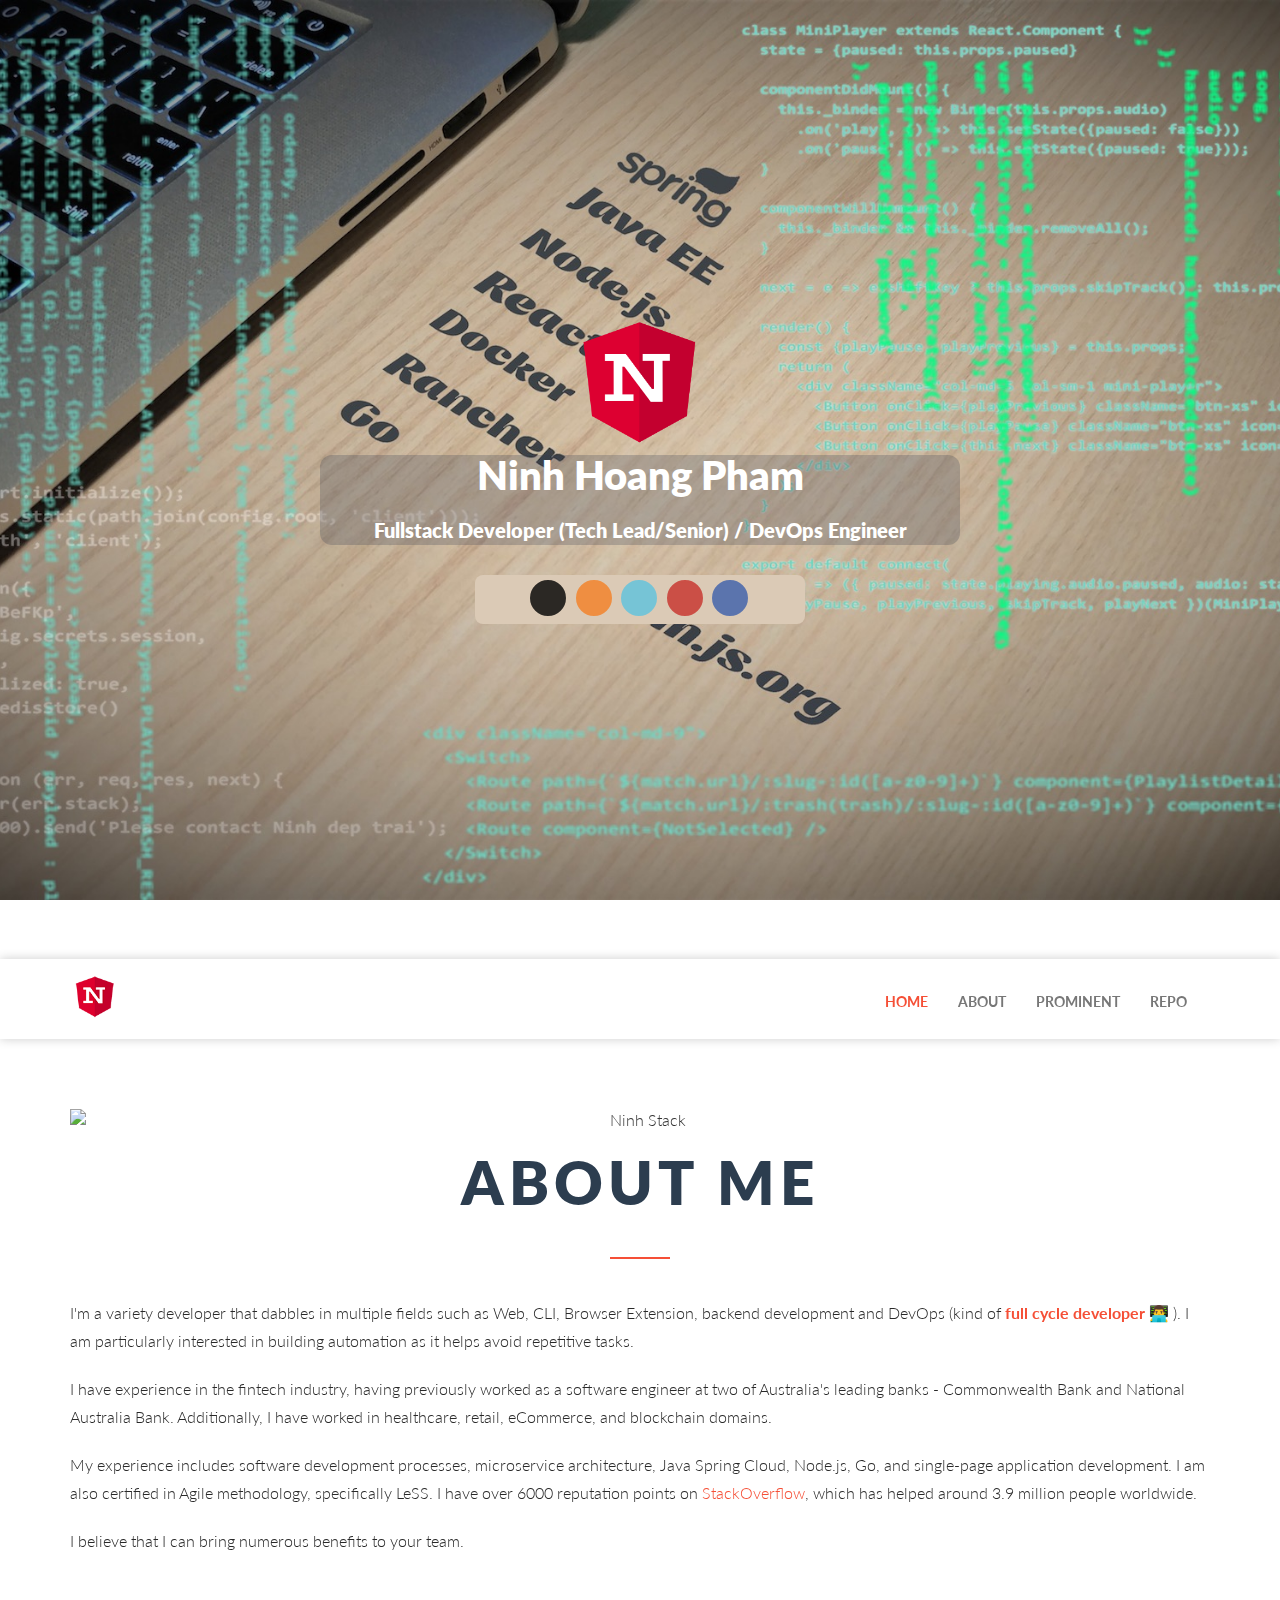
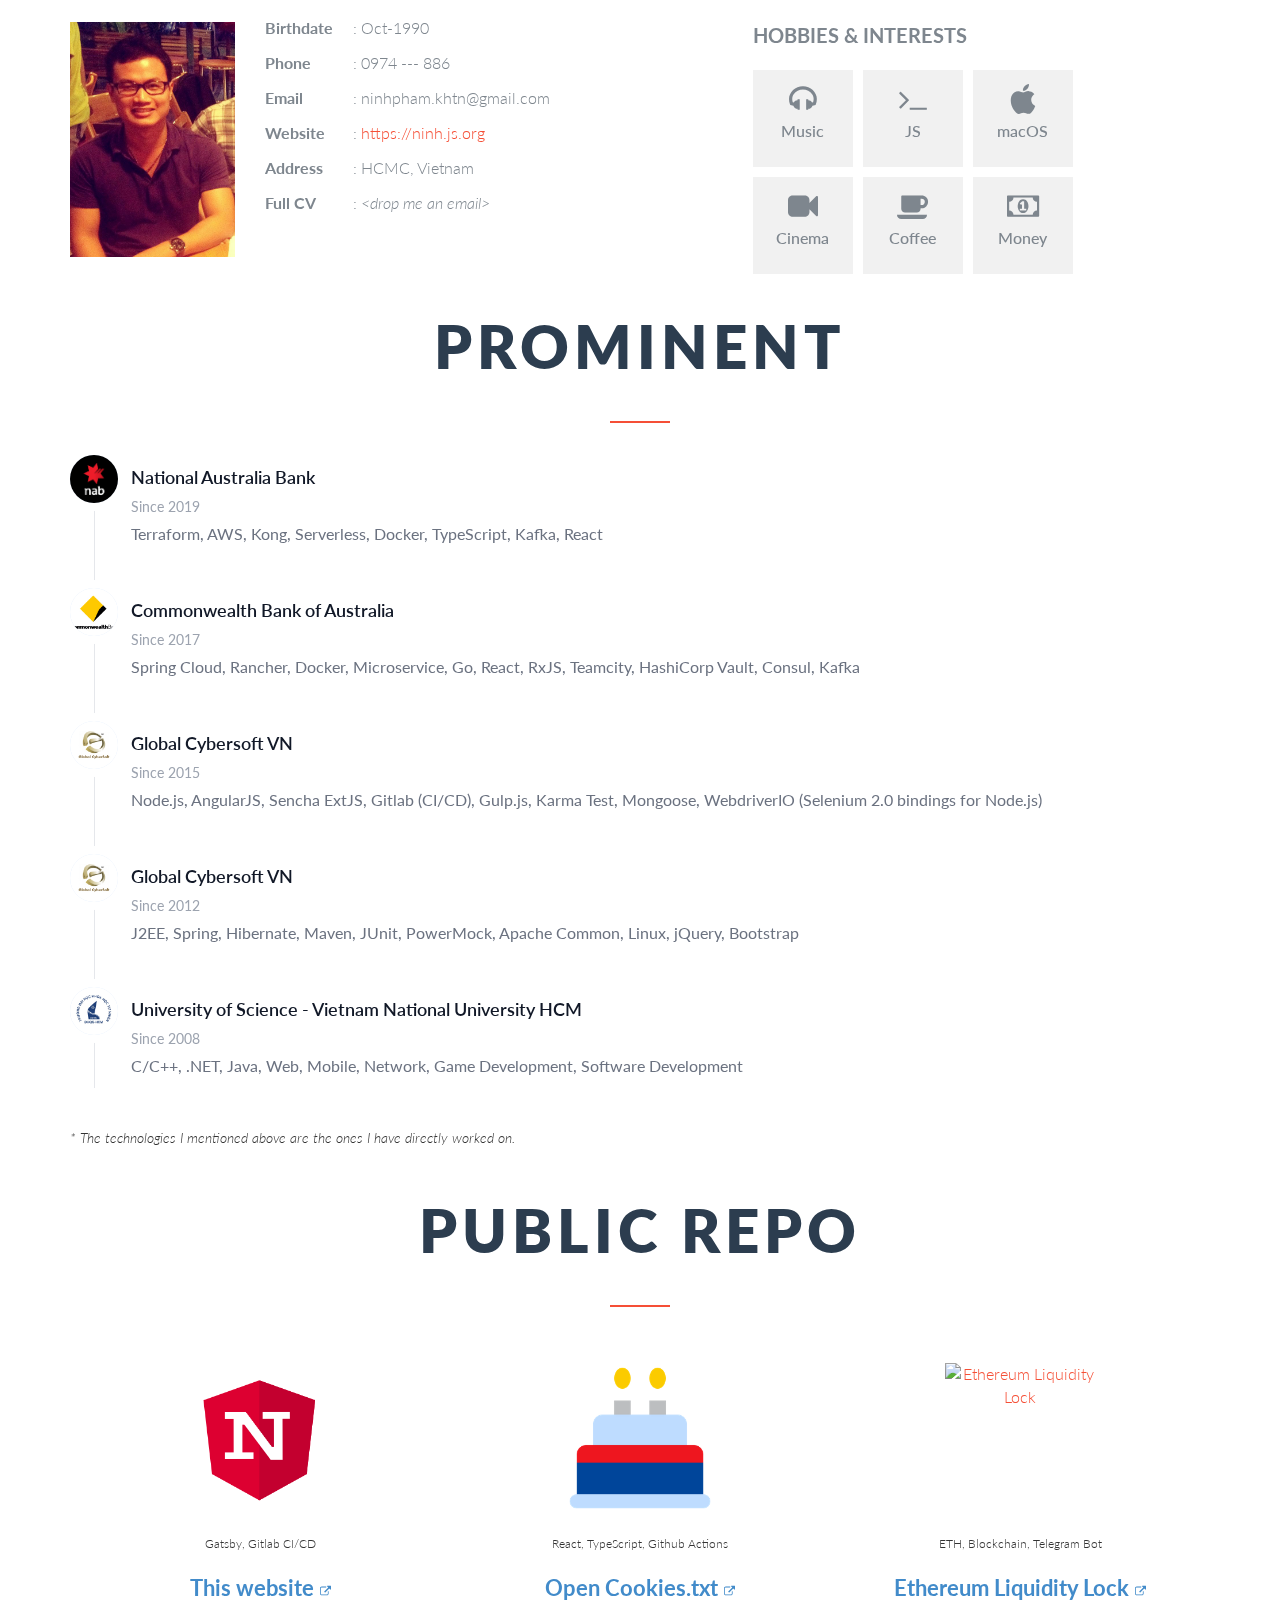
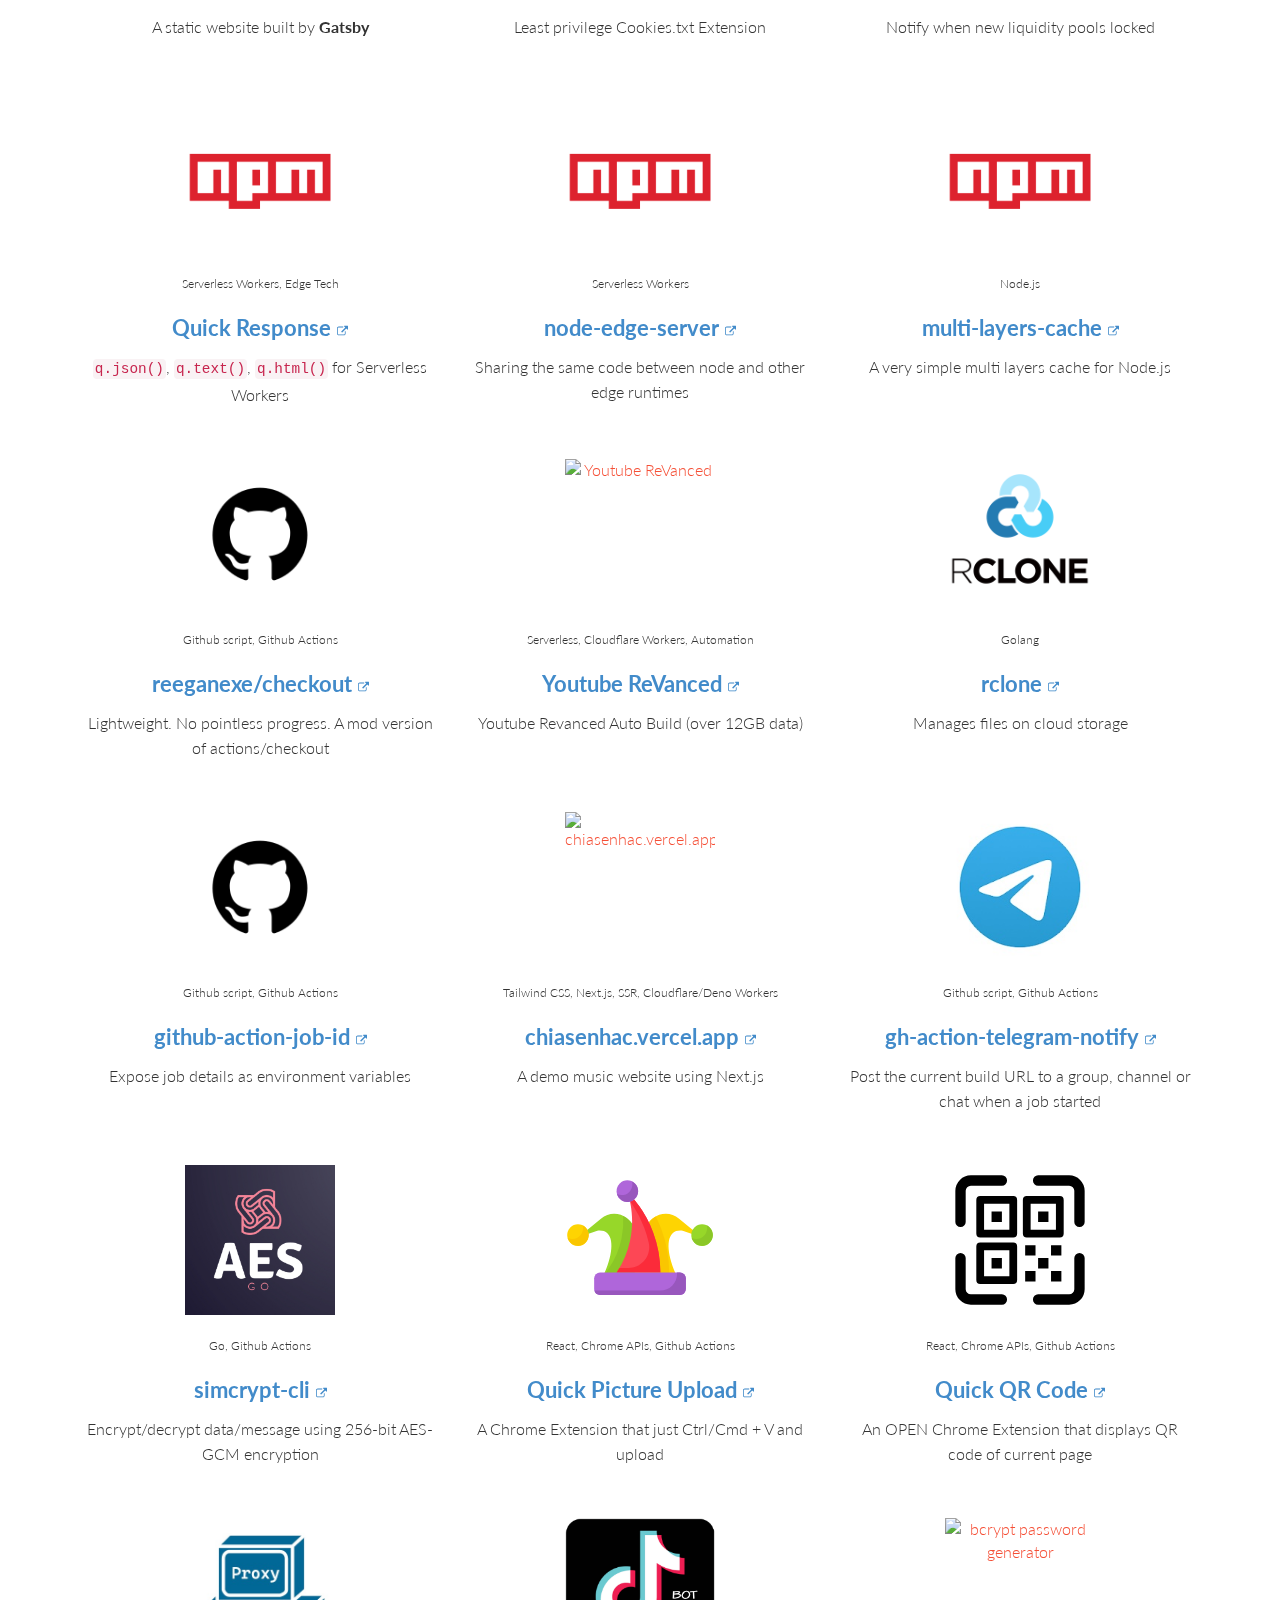
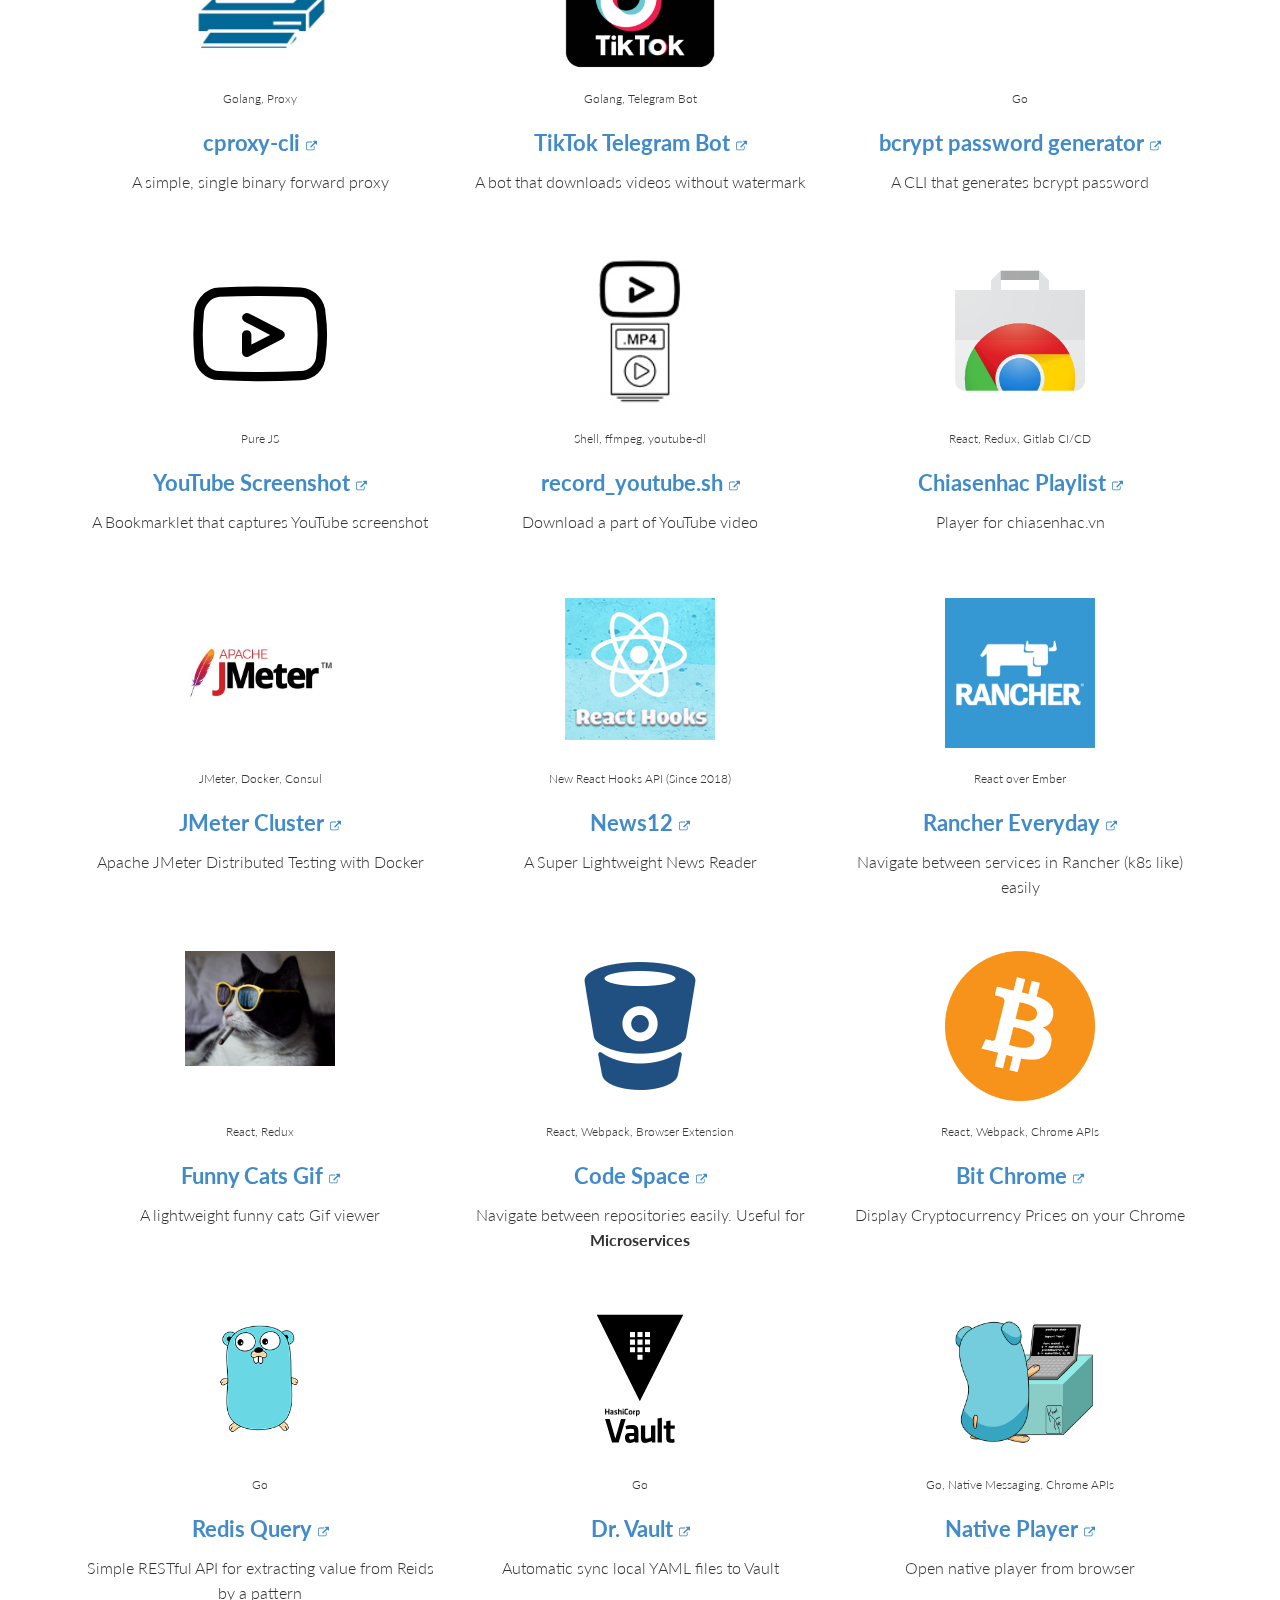
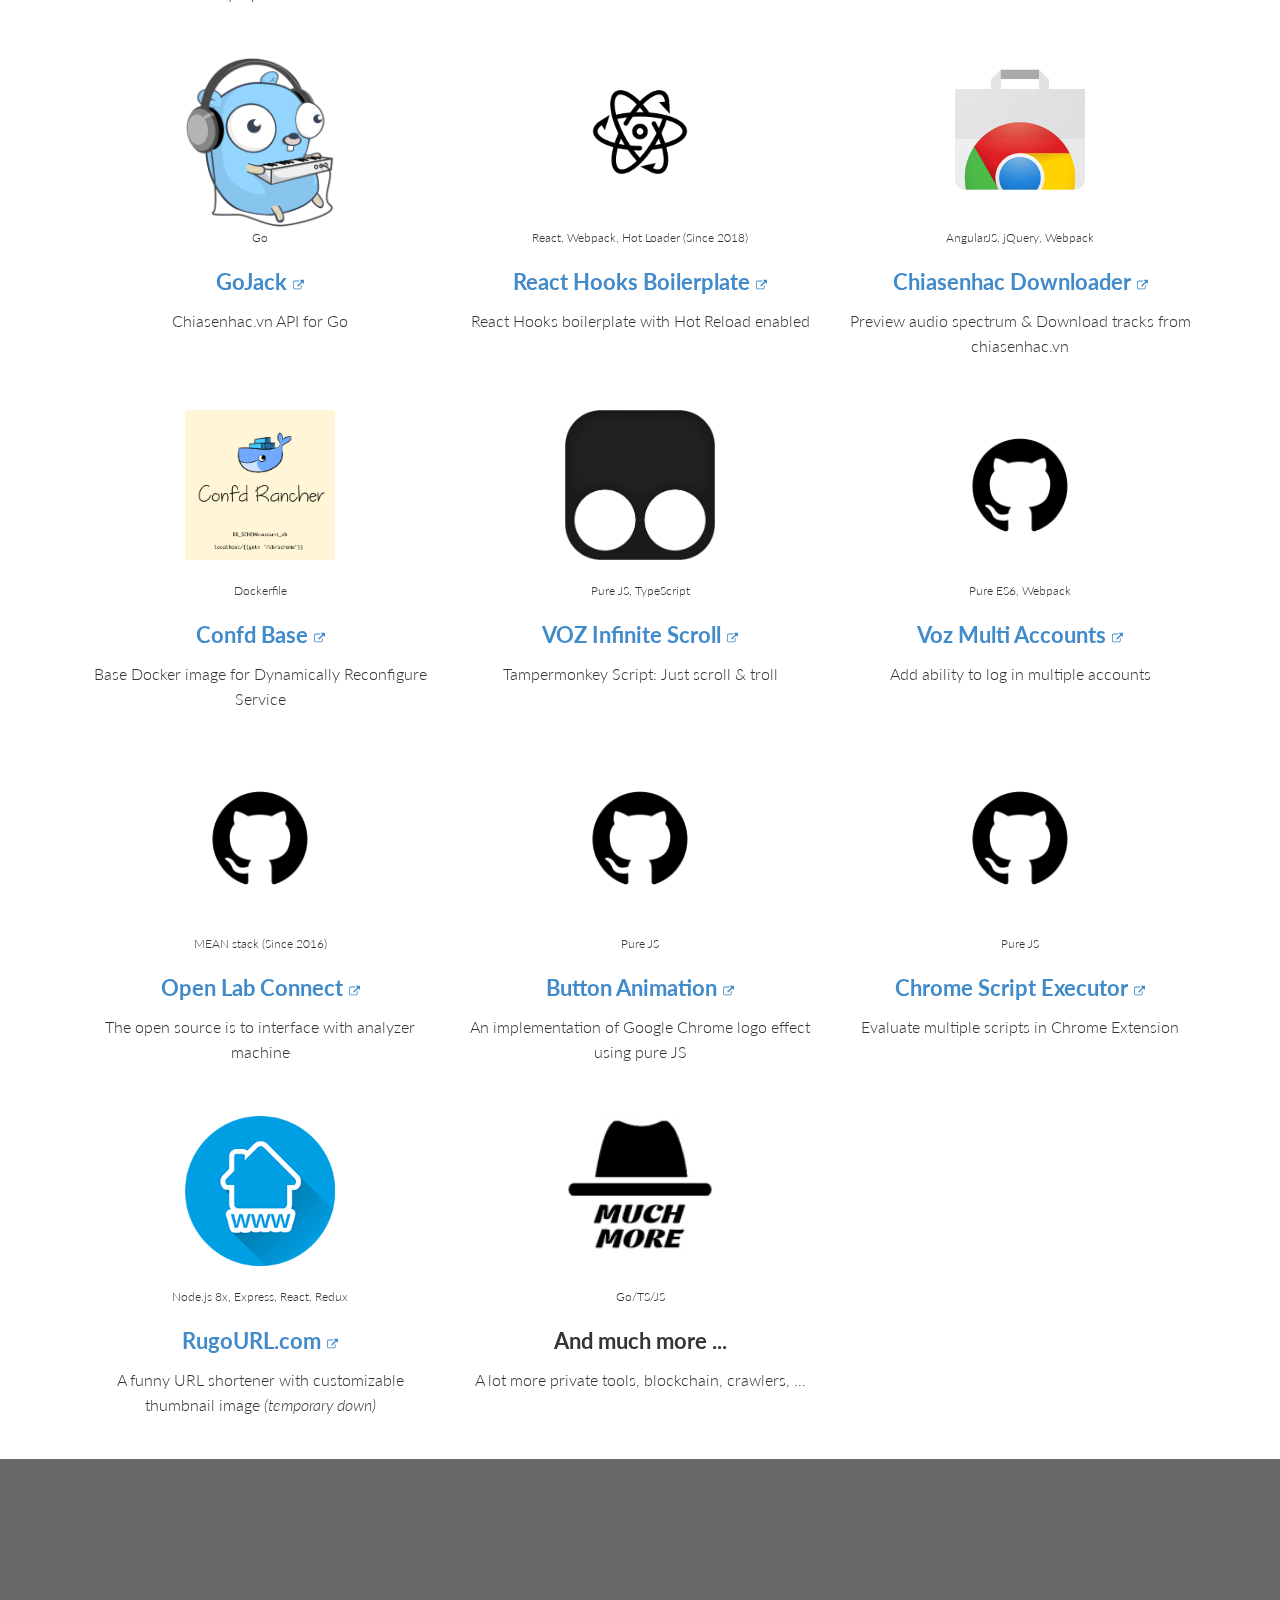
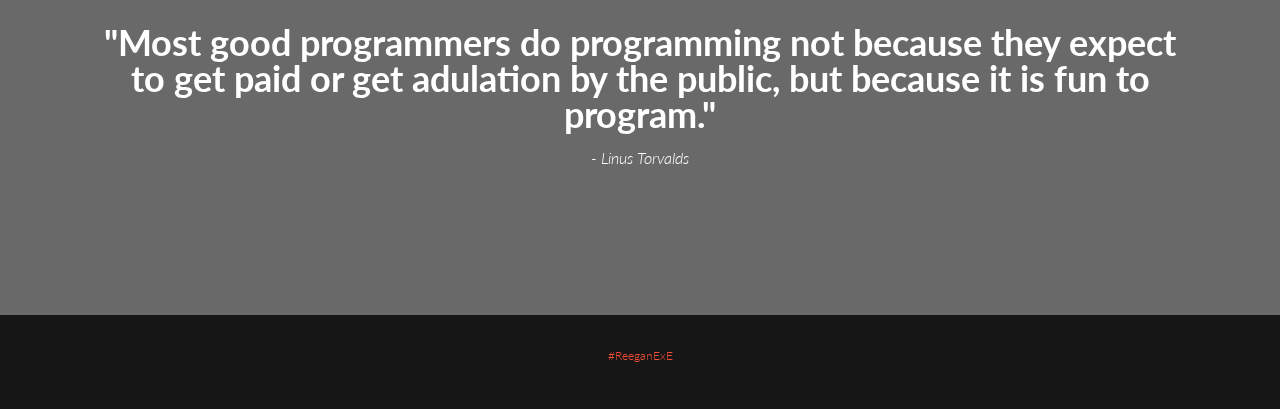
==== commit b6e4da5e: "Initial" ====
--- a/index.html
+++ b/index.html
@@ -1,6 +1,6 @@
-<!DOCTYPE html><html lang="en"><head><meta charSet="utf-8"/><meta http-equiv="x-ua-compatible" content="ie=edge"/><meta name="viewport" content="width=device-width, initial-scale=1, shrink-to-fit=no"/><meta name="generator" content="Gatsby 5.11.0"/><meta data-react-helmet="true" name="description" content="Spring Cloud, Golang, AWS, Node.js, React, Cloud Native, Docker, TypeScript, DevOps, Webpack, Git, Agile"/><meta data-react-helmet="true" name="keywords" content="Ninh Pham - Resume - ReeganExE"/><meta data-react-helmet="true" property="og:title" content="Ninh Pham - Fullstack Developer / A DevOps / A Tech lead - #ReeganExE"/><meta data-react-helmet="true" property="og:description" content="Spring Cloud, Golang, AWS, Node.js, React, Cloud Native, Docker, TypeScript, DevOps, Webpack, Git, Agile"/><meta data-react-helmet="true" property="og:type" content="website"/><meta data-react-helmet="true" name="twitter:card" content="summary"/><meta data-react-helmet="true" name="twitter:creator" content="@ReeganExE Ninh Pham"/><meta data-react-helmet="true" name="twitter:title" content="Ninh Pham - Fullstack Developer / A DevOps / A Tech lead - #ReeganExE"/><meta data-react-helmet="true" name="twitter:description" content="Spring Cloud, Golang, AWS, Node.js, React, Cloud Native, Docker, TypeScript, DevOps, Webpack, Git, Agile"/><meta data-react-helmet="true" name="twitter:image" content="img/IMG_7351-4-01.jpg"/><meta name="theme-color" content="#4a4a4d"/><style data-href="/styles.fb3ee983278857f6002f.css" data-identity="gatsby-global-css">/*
+<!DOCTYPE html><html lang="en"><head><meta charSet="utf-8"/><meta http-equiv="x-ua-compatible" content="ie=edge"/><meta name="viewport" content="width=device-width, initial-scale=1, shrink-to-fit=no"/><meta name="generator" content="Gatsby 5.11.0"/><meta data-react-helmet="true" name="description" content="Spring Cloud, Golang, AWS, Node.js, React, Cloud Native, Docker, TypeScript, DevOps, Webpack, Git, Agile"/><meta data-react-helmet="true" name="keywords" content="Ninh Pham - Resume - ReeganExE"/><meta data-react-helmet="true" property="og:title" content="Ninh Pham - Fullstack Developer / A DevOps / A Tech lead - #ReeganExE"/><meta data-react-helmet="true" property="og:description" content="Spring Cloud, Golang, AWS, Node.js, React, Cloud Native, Docker, TypeScript, DevOps, Webpack, Git, Agile"/><meta data-react-helmet="true" property="og:type" content="website"/><meta data-react-helmet="true" name="twitter:card" content="summary"/><meta data-react-helmet="true" name="twitter:creator" content="@ReeganExE Ninh Pham"/><meta data-react-helmet="true" name="twitter:title" content="Ninh Pham - Fullstack Developer / A DevOps / A Tech lead - #ReeganExE"/><meta data-react-helmet="true" name="twitter:description" content="Spring Cloud, Golang, AWS, Node.js, React, Cloud Native, Docker, TypeScript, DevOps, Webpack, Git, Agile"/><meta data-react-helmet="true" name="twitter:image" content="img/IMG_7351-4-01.jpg"/><meta name="theme-color" content="#4a4a4d"/><style data-href="/styles.c861e6bbf957be0da9aa.css" data-identity="gatsby-global-css">/*
 ! tailwindcss v3.3.2 | MIT License | https://tailwindcss.com
-*/*,:after,:before{border:0 solid #e5e7eb;box-sizing:border-box}:after,:before{--tw-content:""}html{-webkit-text-size-adjust:100%;font-feature-settings:normal;font-family:ui-sans-serif,system-ui,-apple-system,BlinkMacSystemFont,Segoe UI,Roboto,Helvetica Neue,Arial,Noto Sans,sans-serif,Apple Color Emoji,Segoe UI Emoji,Segoe UI Symbol,Noto Color Emoji;font-variation-settings:normal;line-height:1.5;-moz-tab-size:4;-o-tab-size:4;tab-size:4}body{line-height:inherit;margin:0}hr{border-top-width:1px;color:inherit;height:0}abbr:where([title]){-webkit-text-decoration:underline dotted;text-decoration:underline dotted}h1,h2,h3,h4,h5,h6{font-size:inherit;font-weight:inherit}a{color:inherit;text-decoration:inherit}b,strong{font-weight:bolder}code,kbd,pre,samp{font-family:ui-monospace,SFMono-Regular,Menlo,Monaco,Consolas,Liberation Mono,Courier New,monospace;font-size:1em}small{font-size:80%}sub,sup{font-size:75%;line-height:0;position:relative;vertical-align:baseline}sub{bottom:-.25em}sup{top:-.5em}table{border-collapse:collapse;border-color:inherit;text-indent:0}button,input,optgroup,select,textarea{color:inherit;font-family:inherit;font-size:100%;font-weight:inherit;line-height:inherit;margin:0;padding:0}button,select{text-transform:none}[type=button],[type=reset],[type=submit],button{-webkit-appearance:button;background-color:transparent;background-image:none}:-moz-focusring{outline:auto}:-moz-ui-invalid{box-shadow:none}progress{vertical-align:baseline}::-webkit-inner-spin-button,::-webkit-outer-spin-button{height:auto}[type=search]{-webkit-appearance:textfield;outline-offset:-2px}::-webkit-search-decoration{-webkit-appearance:none}::-webkit-file-upload-button{-webkit-appearance:button;font:inherit}summary{display:list-item}blockquote,dd,dl,figure,h1,h2,h3,h4,h5,h6,hr,p,pre{margin:0}fieldset{margin:0}fieldset,legend{padding:0}menu,ol,ul{list-style:none;margin:0;padding:0}textarea{resize:vertical}input::-moz-placeholder,textarea::-moz-placeholder{color:#9ca3af;opacity:1}input::placeholder,textarea::placeholder{color:#9ca3af;opacity:1}[role=button],button{cursor:pointer}:disabled{cursor:default}audio,canvas,embed,iframe,img,object,svg,video{display:block;vertical-align:middle}img,video{height:auto;max-width:100%}[hidden]{display:none}*,:after,:before{--tw-border-spacing-x:0;--tw-border-spacing-y:0;--tw-translate-x:0;--tw-translate-y:0;--tw-rotate:0;--tw-skew-x:0;--tw-skew-y:0;--tw-scale-x:1;--tw-scale-y:1;--tw-pan-x: ;--tw-pan-y: ;--tw-pinch-zoom: ;--tw-scroll-snap-strictness:proximity;--tw-gradient-from-position: ;--tw-gradient-via-position: ;--tw-gradient-to-position: ;--tw-ordinal: ;--tw-slashed-zero: ;--tw-numeric-figure: ;--tw-numeric-spacing: ;--tw-numeric-fraction: ;--tw-ring-inset: ;--tw-ring-offset-width:0px;--tw-ring-offset-color:#fff;--tw-ring-color:rgba(59,130,246,.5);--tw-ring-offset-shadow:0 0 #0000;--tw-ring-shadow:0 0 #0000;--tw-shadow:0 0 #0000;--tw-shadow-colored:0 0 #0000;--tw-blur: ;--tw-brightness: ;--tw-contrast: ;--tw-grayscale: ;--tw-hue-rotate: ;--tw-invert: ;--tw-saturate: ;--tw-sepia: ;--tw-drop-shadow: ;--tw-backdrop-blur: ;--tw-backdrop-brightness: ;--tw-backdrop-contrast: ;--tw-backdrop-grayscale: ;--tw-backdrop-hue-rotate: ;--tw-backdrop-invert: ;--tw-backdrop-opacity: ;--tw-backdrop-saturate: ;--tw-backdrop-sepia: }::backdrop{--tw-border-spacing-x:0;--tw-border-spacing-y:0;--tw-translate-x:0;--tw-translate-y:0;--tw-rotate:0;--tw-skew-x:0;--tw-skew-y:0;--tw-scale-x:1;--tw-scale-y:1;--tw-pan-x: ;--tw-pan-y: ;--tw-pinch-zoom: ;--tw-scroll-snap-strictness:proximity;--tw-gradient-from-position: ;--tw-gradient-via-position: ;--tw-gradient-to-position: ;--tw-ordinal: ;--tw-slashed-zero: ;--tw-numeric-figure: ;--tw-numeric-spacing: ;--tw-numeric-fraction: ;--tw-ring-inset: ;--tw-ring-offset-width:0px;--tw-ring-offset-color:#fff;--tw-ring-color:rgba(59,130,246,.5);--tw-ring-offset-shadow:0 0 #0000;--tw-ring-shadow:0 0 #0000;--tw-shadow:0 0 #0000;--tw-shadow-colored:0 0 #0000;--tw-blur: ;--tw-brightness: ;--tw-contrast: ;--tw-grayscale: ;--tw-hue-rotate: ;--tw-invert: ;--tw-saturate: ;--tw-sepia: ;--tw-drop-shadow: ;--tw-backdrop-blur: ;--tw-backdrop-brightness: ;--tw-backdrop-contrast: ;--tw-backdrop-grayscale: ;--tw-backdrop-hue-rotate: ;--tw-backdrop-invert: ;--tw-backdrop-opacity: ;--tw-backdrop-saturate: ;--tw-backdrop-sepia: }._1ceqxr{color:var(--tw-format-body);max-width:65ch}._1ceqxr :where([class~=lead]):not(:where([class~=_160fpdv] *)){color:var(--tw-format-lead);font-size:1.25em;line-height:1.6;margin-bottom:1.2em;margin-top:1.2em}._1ceqxr :where(a):not(:where([class~=_160fpdv] *)){color:var(--tw-format-links);font-weight:500;text-decoration:underline}._1ceqxr :where(a):not(:where([class~=_160fpdv] *)):hover{text-decoration:none}._1ceqxr :where(strong):not(:where([class~=_160fpdv] *)){color:var(--tw-format-bold);font-weight:700}._1ceqxr :where(a strong):not(:where([class~=_160fpdv] *)){color:inherit}._1ceqxr :where(blockquote strong):not(:where([class~=_160fpdv] *)){color:inherit}._1ceqxr :where(thead th strong):not(:where([class~=_160fpdv] *)){color:inherit}._1ceqxr :where(ol):not(:where([class~=_160fpdv] *)){list-style-type:decimal;margin-bottom:1.25em;margin-top:1.25em;padding-left:1.625em}._1ceqxr :where(ol[type=A]):not(:where([class~=_160fpdv] *)){list-style-type:upper-alpha}._1ceqxr :where(ol[type=a]):not(:where([class~=_160fpdv] *)){list-style-type:lower-alpha}._1ceqxr :where(ol[type=A s]):not(:where([class~=_160fpdv] *)){list-style-type:upper-alpha}._1ceqxr :where(ol[type=a s]):not(:where([class~=_160fpdv] *)){list-style-type:lower-alpha}._1ceqxr :where(ol[type=I]):not(:where([class~=_160fpdv] *)){list-style-type:upper-roman}._1ceqxr :where(ol[type=i]):not(:where([class~=_160fpdv] *)){list-style-type:lower-roman}._1ceqxr :where(ol[type=I s]):not(:where([class~=_160fpdv] *)){list-style-type:upper-roman}._1ceqxr :where(ol[type=i s]):not(:where([class~=_160fpdv] *)){list-style-type:lower-roman}._1ceqxr :where(ol[type="1"]):not(:where([class~=_160fpdv] *)){list-style-type:decimal}._1ceqxr :where(ul):not(:where([class~=_160fpdv] *)){list-style-type:disc;margin-bottom:1.25em;margin-top:1.25em;padding-left:1.625em}._1ceqxr :where(ol>li):not(:where([class~=_160fpdv] *))::marker{color:var(--tw-format-counters);font-weight:400}._1ceqxr :where(ul>li):not(:where([class~=_160fpdv] *))::marker{color:var(--tw-format-bullets)}._1ceqxr :where(hr):not(:where([class~=_160fpdv] *)){border-color:var(--tw-format-hr);border-top-width:1px;margin-bottom:3em;margin-top:3em}._1ceqxr :where(blockquote):not(:where([class~=_160fpdv] *)){color:var(--tw-format-quotes);font-size:1.1111111em;font-style:italic;font-weight:700;margin-bottom:1.6em;quotes:"\201C""\201D""\2018""\2019"}._1ceqxr :where(blockquote):not(:where([class~=_160fpdv] *)):before{background-image:url("data:image/svg+xml;charset=utf-8,%3Csvg xmlns='http://www.w3.org/2000/svg' width='32' height='24' fill='none' viewBox='0 0 32 24'%3E%3Cpath fill='%239CA3AF' d='M18.69 24v-9.855C18.69 6.54 23.663 1.385 30.666 0l1.326 2.868c-3.242 1.223-5.326 4.85-5.326 7.799H32V24H18.69ZM0 24v-9.855C0 6.54 4.997 1.384 12 0l1.328 2.868C10.084 4.091 8 7.718 8 10.667h5.31V24H0Z'/%3E%3C/svg%3E");background-repeat:no-repeat;color:var(--tw-format-quotes);content:"";display:block;height:1.3333333em;margin-top:1.6em;width:1.7777778em}._1ceqxr :where(blockquote p:first-of-type):not(:where([class~=_160fpdv] *)):before{content:open-quote}._1ceqxr :where(blockquote p:last-of-type):not(:where([class~=_160fpdv] *)):after{content:close-quote}._1ceqxr :where(h1):not(:where([class~=_160fpdv] *)){color:var(--tw-format-headings);font-size:2.25em;font-weight:800;line-height:1.1111111;margin-bottom:.8888889em;margin-top:0}._1ceqxr :where(h1 strong):not(:where([class~=_160fpdv] *)){color:inherit;font-weight:900}._1ceqxr :where(h2):not(:where([class~=_160fpdv] *)){color:var(--tw-format-headings);font-size:1.5em;font-weight:700;line-height:1.3333333;margin-bottom:1em;margin-top:0}._1ceqxr :where(h2 strong):not(:where([class~=_160fpdv] *)){color:inherit;font-weight:800}._1ceqxr :where(h3):not(:where([class~=_160fpdv] *)){color:var(--tw-format-headings);font-size:1.25em;font-weight:700;line-height:1.6;margin-bottom:.6em;margin-top:0}._1ceqxr :where(h3 strong):not(:where([class~=_160fpdv] *)){color:inherit;font-weight:800}._1ceqxr :where(h4):not(:where([class~=_160fpdv] *)){color:var(--tw-format-headings);font-weight:600;line-height:1.5;margin-bottom:.5em;margin-top:0}._1ceqxr :where(h4 strong):not(:where([class~=_160fpdv] *)){color:inherit;font-weight:700}._1ceqxr :where(img):not(:where([class~=_160fpdv] *)){margin-bottom:2em;margin-top:2em}._1ceqxr :where(figure>*):not(:where([class~=_160fpdv] *)){margin-bottom:0;margin-top:0}._1ceqxr :where(figcaption):not(:where([class~=_160fpdv] *)){color:var(--tw-format-captions);font-size:.875em;line-height:1.4285714;margin-top:.8571429em}._1ceqxr :where(code):not(:where([class~=_160fpdv] *)){background-color:var(--tw-format-code-bg);border-radius:.2222222em;color:var(--tw-format-code);font-size:.875em;font-weight:600;padding:.3333333em .5555556em}._1ceqxr :where(a code):not(:where([class~=_160fpdv] *)){color:inherit}._1ceqxr :where(h1 code):not(:where([class~=_160fpdv] *)){color:inherit}._1ceqxr :where(h2 code):not(:where([class~=_160fpdv] *)){color:inherit;font-size:.875em}._1ceqxr :where(h3 code):not(:where([class~=_160fpdv] *)){color:inherit;font-size:.9em}._1ceqxr :where(h4 code):not(:where([class~=_160fpdv] *)){color:inherit}._1ceqxr :where(blockquote code):not(:where([class~=_160fpdv] *)){color:inherit}._1ceqxr :where(thead th code):not(:where([class~=_160fpdv] *)){color:inherit}._1ceqxr :where(pre):not(:where([class~=_160fpdv] *)){background-color:var(--tw-format-pre-bg);border-radius:.375rem;color:var(--tw-format-pre-code);font-size:.875em;font-weight:400;line-height:1.7142857;margin-bottom:1.7142857em;margin-top:1.7142857em;overflow-x:auto;padding:.8571429em 1.1428571em}._1ceqxr :where(pre code):not(:where([class~=_160fpdv] *)){background-color:transparent;border-radius:0;border-width:0;color:inherit;font-family:inherit;font-size:inherit;font-weight:inherit;line-height:inherit;padding:0}._1ceqxr :where(pre code):not(:where([class~=_160fpdv] *)):before{content:none}._1ceqxr :where(pre code):not(:where([class~=_160fpdv] *)):after{content:none}._1ceqxr :where(table):not(:where([class~=_160fpdv] *)){font-size:.875em;line-height:1.7142857;margin-bottom:2em;margin-top:2em;table-layout:auto;text-align:left;width:100%}._1ceqxr :where(thead):not(:where([class~=_160fpdv] *)){background-color:var(--tw-format-th-bg);border-radius:.2777778em}._1ceqxr :where(thead th):not(:where([class~=_160fpdv] *)){color:var(--tw-format-headings);font-weight:600;padding:.5555556em .5714286em .5714286em;vertical-align:bottom}._1ceqxr :where(tbody tr):not(:where([class~=_160fpdv] *)){border-bottom-color:var(--tw-format-td-borders);border-bottom-width:1px}._1ceqxr :where(tbody tr:last-child):not(:where([class~=_160fpdv] *)){border-bottom-width:0}._1ceqxr :where(tbody td):not(:where([class~=_160fpdv] *)){vertical-align:baseline}._1ceqxr :where(tfoot):not(:where([class~=_160fpdv] *)){border-top-color:var(--tw-format-th-borders);border-top-width:1px}._1ceqxr :where(tfoot td):not(:where([class~=_160fpdv] *)){vertical-align:top}._1ceqxr{--tw-format-body:#6b7280;--tw-format-headings:#111827;--tw-format-lead:#6b7280;--tw-format-links:#4b5563;--tw-format-bold:#111827;--tw-format-counters:#6b7280;--tw-format-bullets:#6b7280;--tw-format-hr:#e5e7eb;--tw-format-quotes:#111827;--tw-format-quote-borders:#e5e7eb;--tw-format-captions:#6b7280;--tw-format-code:#111827;--tw-format-code-bg:#f3f4f6;--tw-format-pre-code:#4b5563;--tw-format-pre-bg:#f3f4f6;--tw-format-th-borders:#e5e7eb;--tw-format-th-bg:#f9fafb;--tw-format-td-borders:#e5e7eb;--tw-format-invert-body:#d7d7d8;--tw-format-invert-headings:#fff;--tw-format-invert-lead:#fff;--tw-format-invert-links:#fff;--tw-format-invert-bold:#fff;--tw-format-invert-counters:#9ca3af;--tw-format-invert-bullets:#4b5563;--tw-format-invert-hr:#374151;--tw-format-invert-quotes:#f3f4f6;--tw-format-invert-quote-borders:#374151;--tw-format-invert-captions:#9ca3af;--tw-format-invert-code:#fff;--tw-format-invert-code-bg:#1f2937;--tw-format-invert-pre-code:#d1d5db;--tw-format-invert-pre-bg:#374151;--tw-format-invert-th-borders:#4b5563;--tw-format-invert-td-borders:#747577;--tw-format-invert-th-bg:#4f6689;font-size:1rem;line-height:1.75}._1ceqxr :where(p):not(:where([class~=_160fpdv] *)){margin-bottom:1.25em;margin-top:1.25em}._1ceqxr :where(blockquote>p:first-child):not(:where([class~=_160fpdv] *)){margin-top:0}._1ceqxr :where(video):not(:where([class~=_160fpdv] *)){margin-bottom:2em;margin-top:2em}._1ceqxr :where(figure):not(:where([class~=_160fpdv] *)){margin-bottom:2em;margin-top:2em}._1ceqxr :where(li):not(:where([class~=_160fpdv] *)){margin-bottom:.5em;margin-top:.5em}._1ceqxr :where(ol>li):not(:where([class~=_160fpdv] *)){padding-left:.375em}._1ceqxr :where(ul>li):not(:where([class~=_160fpdv] *)){padding-left:.375em}._1ceqxr :where(._1ceqxr>ul>li p):not(:where([class~=_160fpdv] *)){margin-bottom:.75em;margin-top:.75em}._1ceqxr :where(._1ceqxr>ul>li>:first-child):not(:where([class~=_160fpdv] *)){margin-top:1.25em}._1ceqxr :where(._1ceqxr>ul>li>:last-child):not(:where([class~=_160fpdv] *)){margin-bottom:1.25em}._1ceqxr :where(._1ceqxr>ol>li>:first-child):not(:where([class~=_160fpdv] *)){margin-top:1.25em}._1ceqxr :where(._1ceqxr>ol>li>:last-child):not(:where([class~=_160fpdv] *)){margin-bottom:1.25em}._1ceqxr :where(ul ul,ul ol,ol ul,ol ol):not(:where([class~=_160fpdv] *)){margin-bottom:.75em;margin-top:.75em}._1ceqxr :where(hr+*):not(:where([class~=_160fpdv] *)){margin-top:0}._1ceqxr :where(h2+*):not(:where([class~=_160fpdv] *)){margin-top:0}._1ceqxr :where(h3+*):not(:where([class~=_160fpdv] *)){margin-top:0}._1ceqxr :where(h4+*):not(:where([class~=_160fpdv] *)){margin-top:0}._1ceqxr :where(thead th:last-child):not(:where([class~=_160fpdv] *)){padding-right:0}._1ceqxr :where(tbody td,tfoot td):not(:where([class~=_160fpdv] *)){padding:.5714286em}._1ceqxr :where(tbody td:last-child,tfoot td:last-child):not(:where([class~=_160fpdv] *)){padding-right:0}._1ceqxr :where(._1ceqxr>:first-child):not(:where([class~=_160fpdv] *)){margin-top:0}._1ceqxr :where(._1ceqxr>:last-child):not(:where([class~=_160fpdv] *)){margin-bottom:0}._1b4f7au{font-size:1rem;line-height:1.7142857}._1b4f7au :where(p):not(:where([class~=_160fpdv] *)){margin-bottom:1em;margin-top:1em}._1b4f7au :where([class~=lead]):not(:where([class~=_160fpdv] *)){font-size:1.125em;line-height:1.5555556;margin-bottom:.8888889em;margin-top:.8888889em}._1b4f7au :where(blockquote):not(:where([class~=_160fpdv] *)){margin-bottom:1.3333333em}._1b4f7au :where(blockquote):not(:where([class~=_160fpdv] *)):before{margin-top:1.3333333em}._1b4f7au :where(h1):not(:where([class~=_160fpdv] *)){font-size:1.6666667em;line-height:1.2;margin-bottom:.8em;margin-top:0}._1b4f7au :where(h2):not(:where([class~=_160fpdv] *)){font-size:1.5em;line-height:1.4;margin-bottom:.8em;margin-top:0}._1b4f7au :where(h3):not(:where([class~=_160fpdv] *)){font-size:1.25em;line-height:1.5555556;margin-bottom:.4444444em;margin-top:0}._1b4f7au :where(h4):not(:where([class~=_160fpdv] *)){font-size:1.125em;line-height:1.25;margin-bottom:.5em;margin-top:0}._1b4f7au :where(img):not(:where([class~=_160fpdv] *)){margin-bottom:1.5em;margin-top:1.5em}._1b4f7au :where(video):not(:where([class~=_160fpdv] *)){margin-bottom:1.5em;margin-top:1.5em}._1b4f7au :where(figure):not(:where([class~=_160fpdv] *)){margin-bottom:1.5em;margin-top:1.5em}._1b4f7au :where(figure>*):not(:where([class~=_160fpdv] *)){margin-bottom:0;margin-top:0}._1b4f7au :where(figcaption):not(:where([class~=_160fpdv] *)){font-size:.875em;line-height:1.3333333;margin-top:.6666667em;text-align:center}._1b4f7au :where(code):not(:where([class~=_160fpdv] *)){font-size:.875em}._1b4f7au :where(h2 code):not(:where([class~=_160fpdv] *)){font-size:.9em}._1b4f7au :where(h3 code):not(:where([class~=_160fpdv] *)){font-size:.8888889em}._1b4f7au :where(pre):not(:where([class~=_160fpdv] *)){border-radius:.25rem;font-size:.875em;line-height:1.6666667;margin-bottom:1.6666667em;margin-top:1.6666667em;padding:.6666667em 1em}._1b4f7au :where(ol):not(:where([class~=_160fpdv] *)){margin-bottom:1em;margin-top:1em;padding-left:1.375em}._1b4f7au :where(ul):not(:where([class~=_160fpdv] *)){margin-bottom:1em;margin-top:1em;padding-left:1.375em}._1b4f7au :where(li):not(:where([class~=_160fpdv] *)){margin-bottom:.25em;margin-top:.25em}._1b4f7au :where(ol>li):not(:where([class~=_160fpdv] *)){padding-left:.375em}._1b4f7au :where(ul>li):not(:where([class~=_160fpdv] *)){padding-left:.375em}._1b4f7au :where(._1ceqxr>ul>li p):not(:where([class~=_160fpdv] *)){margin-bottom:.5em;margin-top:.5em}._1b4f7au :where(._1ceqxr>ul>li>:first-child):not(:where([class~=_160fpdv] *)){margin-top:1em}._1b4f7au :where(._1ceqxr>ul>li>:last-child):not(:where([class~=_160fpdv] *)){margin-bottom:1em}._1b4f7au :where(._1ceqxr>ol>li>:first-child):not(:where([class~=_160fpdv] *)){margin-top:1em}._1b4f7au :where(._1ceqxr>ol>li>:last-child):not(:where([class~=_160fpdv] *)){margin-bottom:1em}._1b4f7au :where(ul ul,ul ol,ol ul,ol ol):not(:where([class~=_160fpdv] *)){margin-bottom:.5em;margin-top:.5em}._1b4f7au :where(hr):not(:where([class~=_160fpdv] *)){margin-bottom:2.5em;margin-top:2.5em}._1b4f7au :where(hr+*):not(:where([class~=_160fpdv] *)){margin-top:0}._1b4f7au :where(h2+*):not(:where([class~=_160fpdv] *)){margin-top:0}._1b4f7au :where(h3+*):not(:where([class~=_160fpdv] *)){margin-top:0}._1b4f7au :where(h4+*):not(:where([class~=_160fpdv] *)){margin-top:0}._1b4f7au :where(table):not(:where([class~=_160fpdv] *)){font-size:.875em;line-height:1.5}._1b4f7au :where(thead th):not(:where([class~=_160fpdv] *)){padding-bottom:.6666667em;padding-left:1em;padding-right:1em}._1b4f7au :where(thead th:first-child):not(:where([class~=_160fpdv] *)){padding-left:0}._1b4f7au :where(thead th:last-child):not(:where([class~=_160fpdv] *)){padding-right:0}._1b4f7au :where(tbody td,tfoot td):not(:where([class~=_160fpdv] *)){padding:.6666667em 1em}._1b4f7au :where(tbody td:first-child,tfoot td:first-child):not(:where([class~=_160fpdv] *)){padding-left:0}._1b4f7au :where(tbody td:last-child,tfoot td:last-child):not(:where([class~=_160fpdv] *)){padding-right:0}._1b4f7au :where(._1ceqxr>:first-child):not(:where([class~=_160fpdv] *)){margin-top:0}._1b4f7au :where(._1ceqxr>:last-child):not(:where([class~=_160fpdv] *)){margin-bottom:0}.zemdjv :where(._1ceqxr>ul>li p):not(:where([class~=_160fpdv] *)){margin-bottom:.75em;margin-top:.75em}.zemdjv :where(._1ceqxr>ul>li>:first-child):not(:where([class~=_160fpdv] *)){margin-top:1.25em}.zemdjv :where(._1ceqxr>ul>li>:last-child):not(:where([class~=_160fpdv] *)){margin-bottom:1.25em}.zemdjv :where(._1ceqxr>ol>li>:first-child):not(:where([class~=_160fpdv] *)){margin-top:1.25em}.zemdjv :where(._1ceqxr>ol>li>:last-child):not(:where([class~=_160fpdv] *)){margin-bottom:1.25em}.zemdjv :where(._1ceqxr>:first-child):not(:where([class~=_160fpdv] *)){margin-top:0}.zemdjv :where(._1ceqxr>:last-child):not(:where([class~=_160fpdv] *)){margin-bottom:0}._13yqdkb :where(._1ceqxr>ul>li p):not(:where([class~=_160fpdv] *)){margin-bottom:.8888889em;margin-top:.8888889em}._13yqdkb :where(._1ceqxr>ul>li>:first-child):not(:where([class~=_160fpdv] *)){margin-top:1.3333333em}._13yqdkb :where(._1ceqxr>ul>li>:last-child):not(:where([class~=_160fpdv] *)){margin-bottom:1.3333333em}._13yqdkb :where(._1ceqxr>ol>li>:first-child):not(:where([class~=_160fpdv] *)){margin-top:1.3333333em}._13yqdkb :where(._1ceqxr>ol>li>:last-child):not(:where([class~=_160fpdv] *)){margin-bottom:1.3333333em}._13yqdkb :where(._1ceqxr>:first-child):not(:where([class~=_160fpdv] *)){margin-top:0}._13yqdkb :where(._1ceqxr>:last-child):not(:where([class~=_160fpdv] *)){margin-bottom:0}._1xtrevi{--tw-format-links:#2563eb;--tw-format-invert-links:#3b82f6}._1uubg2m{pointer-events:none}.gln12u{position:fixed}._1b2fpex{position:absolute}.pipcd8{position:relative}._1fv7tl6{bottom:0;top:0}._1jcf6vi{left:-3.8rem}._1xuvmid{top:-.5rem}._18e8czk{left:0}._198762h{left:.75rem}._1x0nuun{top:.75rem}.ocp1nk{margin-left:1rem;margin-right:1rem}._1o9v95f{margin-left:auto;margin-right:auto}.zbbb8t{margin-bottom:1.5rem;margin-top:1.5rem}._1wazkwx{margin-bottom:.25rem}._1vh0ru0{margin-bottom:.5rem}._1vr0diz{margin-bottom:.75rem}._1x4ydzu{margin-bottom:1rem}._1xexzot{margin-bottom:1.25rem}._1wkz6lw{margin-bottom:1.5rem}._1tt35o6{margin-bottom:2rem}._1nt6anq{margin-left:.5rem}._1ox4pfm{margin-left:1.5rem}._1pr3iij{margin-left:2.25rem}._1ajnu1d{margin-right:.25rem}._19zomnf{margin-right:.75rem}._1bdmn4a{margin-right:1rem}.eq9mxj{margin-top:1.25rem}.f098mi{margin-top:1.5rem}.exixmt{display:block}._1ghd883{display:flex}.o21k1v{display:inline-flex}._173urgg{display:table}.uglqvw{display:grid}._1110fk0{display:none}._12qsigs{height:3rem}._11mu3ow{height:4rem}._16yqcfm{height:1.25rem}._18cocwh{height:2rem}.hy57ed{min-height:340px}._1e1tvhj{width:3rem}._1cxvgpn{width:4rem}._1q3dihv{width:1.25rem}._1dr6xvn{width:auto}.g4mn6x{width:100%}.j5rgjh{max-width:42rem}._7zzi9t{max-width:768px}._1ulpftw{max-width:640px}._45869g{max-width:1280px}.v3jv11{max-width:36rem}.qxptmg{max-width:20rem}._8m0o9y{cursor:pointer}._16gc0qq{grid-template-columns:repeat(1,minmax(0,1fr))}._166cf1r{grid-template-columns:repeat(2,minmax(0,1fr))}._16wc328{flex-direction:column}._1qwqn66{flex-wrap:wrap}._9c7h3e{align-items:center}._9twae6{justify-content:center}._1ds9kxx{justify-content:space-between}.fctwlk{justify-content:space-evenly}._1orpc0{gap:3rem}._1esmtzx{gap:2rem}.zmrsrt>:not([hidden])~:not([hidden]){--tw-space-x-reverse:0;margin-left:calc(1.25rem*(1 - var(--tw-space-x-reverse)));margin-right:calc(1.25rem*var(--tw-space-x-reverse))}._5vczsl>:not([hidden])~:not([hidden]){--tw-space-y-reverse:0;margin-bottom:calc(1rem*var(--tw-space-y-reverse));margin-top:calc(1rem*(1 - var(--tw-space-y-reverse)))}._13eahdk{align-self:center}._19wh3bf{white-space:nowrap}.n10rp9{border-radius:.25rem}.zyax5h{border-radius:9999px}.fxs0cp{border-radius:.5rem}._7w6oqh{border-radius:.375rem}._1s51qxu{border-width:1px}.ooiaxv{border-left-width:1px}._1tbd1b9{border-color:rgb(229 231 235/var(--tw-border-opacity))}._132itcq,._1tbd1b9{--tw-border-opacity:1}._132itcq{border-color:rgb(209 213 219/var(--tw-border-opacity))}._19qjx5c{--tw-bg-opacity:1;background-color:rgb(219 234 254/var(--tw-bg-opacity))}.nxbwph{--tw-bg-opacity:1;background-color:rgb(249 250 251/var(--tw-bg-opacity))}._1ns20hs{background-color:transparent}._1cpubaz{--tw-bg-opacity:1;background-color:rgb(255 255 255/var(--tw-bg-opacity))}._10oozp7{background-image:linear-gradient(to right,var(--tw-gradient-stops))}.adv05c{--tw-gradient-from:#f35 var(--tw-gradient-from-position);--tw-gradient-to:rgba(255,51,85,0) var(--tw-gradient-to-position);--tw-gradient-stops:var(--tw-gradient-from),var(--tw-gradient-to)}._14t89gu{--tw-gradient-to:#f29718 var(--tw-gradient-to-position)}._1bw15dm{fill:#3b82f6}._1pht3kh{padding:0}._1p7thvi{padding:.25rem}._1onuahk{padding:.75rem}._1qlricd{padding:1rem}._148c9bh{padding-left:1rem;padding-right:1rem}._13ycnmi{padding-left:1.25rem;padding-right:1.25rem}.zrc8a5{padding-bottom:.25rem;padding-top:.25rem}.yxdf78{padding-bottom:.5rem;padding-top:.5rem}.z7d0w7{padding-bottom:.75rem;padding-top:.75rem}.xtf0fc{padding-bottom:1.5rem;padding-top:1.5rem}.x9ft1e{padding-bottom:2rem;padding-top:2rem}.x0jriu{padding-bottom:4rem}._1v3vktq{padding-left:2.5rem}._1br72dg{padding-left:.75rem}._1yxs1nf{padding-right:1rem}._1rpsrnd{padding-top:1rem}._1tyb4nz{text-align:left}._1ypsph3{text-align:center}.gbj91o{font-size:1.5rem;line-height:2rem}._1jvueav{font-size:1.875rem;line-height:2.25rem}.lvh1jm{font-size:22px}._7fwxrj{font-size:1rem;line-height:1.5rem}._1cyd7xj{font-size:1.125rem;line-height:1.75rem}._1b7nbve{font-size:.875rem;line-height:1.25rem}._1ayib9y{font-size:1.25rem;line-height:1.75rem}._2i1lnr{font-weight:700}._1tv4p19{font-weight:800}._1rpuj9c{font-weight:300}._955ytv{font-weight:500}.t2an0f{font-weight:400}.h2ce79{font-weight:600}.pwyfrw{text-transform:uppercase}.xlmmgc{font-style:italic}.jt9140{font-style:normal}._1r9i4fb{line-height:1}._19rbe4z{line-height:1.25}._76q8w4{letter-spacing:-.025em}._9e1s0p{color:rgb(37 99 235/var(--tw-text-opacity))}._9e1s0p,.xx1wow{--tw-text-opacity:1}.xx1wow{color:rgb(156 163 175/var(--tw-text-opacity))}._1x1jeuj{--tw-text-opacity:1;color:rgb(107 114 128/var(--tw-text-opacity))}._12x3vgv{color:rgb(17 24 39/var(--tw-text-opacity))}._12x3vgv,.xdxdxb{--tw-text-opacity:1}.xdxdxb{color:rgb(255 255 255/var(--tw-text-opacity))}._1xejcff{--tw-ring-offset-shadow:var(--tw-ring-inset) 0 0 0 var(--tw-ring-offset-width) var(--tw-ring-offset-color);--tw-ring-shadow:var(--tw-ring-inset) 0 0 0 calc(8px + var(--tw-ring-offset-width)) var(--tw-ring-color);box-shadow:var(--tw-ring-offset-shadow),var(--tw-ring-shadow),var(--tw-shadow,0 0 #0000)}._16fqunm{--tw-ring-opacity:1;--tw-ring-color:rgb(255 255 255/var(--tw-ring-opacity))}._19mpg4m{transition-duration:.15s;transition-property:color,background-color,border-color,text-decoration-color,fill,stroke;transition-timing-function:cubic-bezier(.4,0,.2,1)}body{font-family:Lato,Helvetica,Arial,sans-serif}.repo-content{text-align:center}.repo-link h3{color:#428bca;font-size:22px}.repo-link:hover{color:#428bca;text-decoration:underline}.repo-link h3 .fa{font-size:11px;margin-left:6px}.section{padding:6px 0!important}code{padding:2px!important}:is(._1x52u2o ._1y5n49g){--tw-format-body:var(--tw-format-invert-body);--tw-format-headings:var(--tw-format-invert-headings);--tw-format-lead:var(--tw-format-invert-lead);--tw-format-links:var(--tw-format-invert-links);--tw-format-bold:var(--tw-format-invert-bold);--tw-format-counters:var(--tw-format-invert-counters);--tw-format-bullets:var(--tw-format-invert-bullets);--tw-format-hr:var(--tw-format-invert-hr);--tw-format-quotes:var(--tw-format-invert-quotes);--tw-format-quote-borders:var(--tw-format-invert-quote-borders);--tw-format-captions:var(--tw-format-invert-captions);--tw-format-code:var(--tw-format-invert-code);--tw-format-code-bg:var(--tw-format-invert-code-bg);--tw-format-pre-code:var(--tw-format-invert-pre-code);--tw-format-pre-bg:var(--tw-format-invert-pre-bg);--tw-format-th-borders:var(--tw-format-invert-th-borders);--tw-format-td-borders:var(--tw-format-invert-td-borders);--tw-format-th-bg:var(--tw-format-invert-th-bg)}@media (min-width:640px){._1s26xf9{font-size:1rem;line-height:1.75}._1s26xf9 :where(p):not(:where([class~=_160fpdv] *)){margin-bottom:1.25em;margin-top:1.25em}._1s26xf9 :where([class~=lead]):not(:where([class~=_160fpdv] *)){font-size:1.25em;line-height:1.6;margin-bottom:1.2em;margin-top:1.2em}._1s26xf9 :where(blockquote):not(:where([class~=_160fpdv] *)){margin-bottom:1.6em}._1s26xf9 :where(blockquote):not(:where([class~=_160fpdv] *)):before{margin-top:1.6em}._1s26xf9 :where(blockquote>p:first-child):not(:where([class~=_160fpdv] *)){margin-top:0}._1s26xf9 :where(h1):not(:where([class~=_160fpdv] *)){font-size:2.25em;line-height:1.1111111;margin-bottom:.8888889em;margin-top:0}._1s26xf9 :where(h2):not(:where([class~=_160fpdv] *)){font-size:1.5em;line-height:1.3333333;margin-bottom:1em;margin-top:0}._1s26xf9 :where(h3):not(:where([class~=_160fpdv] *)){font-size:1.25em;line-height:1.6;margin-bottom:.6em;margin-top:0}._1s26xf9 :where(h4):not(:where([class~=_160fpdv] *)){line-height:1.5;margin-bottom:.5em;margin-top:0}._1s26xf9 :where(img):not(:where([class~=_160fpdv] *)){margin-bottom:2em;margin-top:2em}._1s26xf9 :where(video):not(:where([class~=_160fpdv] *)){margin-bottom:2em;margin-top:2em}._1s26xf9 :where(figure):not(:where([class~=_160fpdv] *)){margin-bottom:2em;margin-top:2em}._1s26xf9 :where(figure>*):not(:where([class~=_160fpdv] *)){margin-bottom:0;margin-top:0}._1s26xf9 :where(figcaption):not(:where([class~=_160fpdv] *)){font-size:.875em;line-height:1.4285714;margin-top:.8571429em}._1s26xf9 :where(code):not(:where([class~=_160fpdv] *)){font-size:.875em}._1s26xf9 :where(h2 code):not(:where([class~=_160fpdv] *)){font-size:.875em}._1s26xf9 :where(h3 code):not(:where([class~=_160fpdv] *)){font-size:.9em}._1s26xf9 :where(pre):not(:where([class~=_160fpdv] *)){border-radius:.375rem;font-size:.875em;line-height:1.7142857;margin-bottom:1.7142857em;margin-top:1.7142857em;padding:.8571429em 1.1428571em}._1s26xf9 :where(ol):not(:where([class~=_160fpdv] *)){margin-bottom:1.25em;margin-top:1.25em;padding-left:1.625em}._1s26xf9 :where(ul):not(:where([class~=_160fpdv] *)){margin-bottom:1.25em;margin-top:1.25em;padding-left:1.625em}._1s26xf9 :where(li):not(:where([class~=_160fpdv] *)){margin-bottom:.5em;margin-top:.5em}._1s26xf9 :where(ol>li):not(:where([class~=_160fpdv] *)){padding-left:.375em}._1s26xf9 :where(ul>li):not(:where([class~=_160fpdv] *)){padding-left:.375em}._1s26xf9 :where(._1ceqxr>ul>li p):not(:where([class~=_160fpdv] *)){margin-bottom:.75em;margin-top:.75em}._1s26xf9 :where(._1ceqxr>ul>li>:first-child):not(:where([class~=_160fpdv] *)){margin-top:1.25em}._1s26xf9 :where(._1ceqxr>ul>li>:last-child):not(:where([class~=_160fpdv] *)){margin-bottom:1.25em}._1s26xf9 :where(._1ceqxr>ol>li>:first-child):not(:where([class~=_160fpdv] *)){margin-top:1.25em}._1s26xf9 :where(._1ceqxr>ol>li>:last-child):not(:where([class~=_160fpdv] *)){margin-bottom:1.25em}._1s26xf9 :where(ul ul,ul ol,ol ul,ol ol):not(:where([class~=_160fpdv] *)){margin-bottom:.75em;margin-top:.75em}._1s26xf9 :where(hr):not(:where([class~=_160fpdv] *)){margin-bottom:3em;margin-top:3em}._1s26xf9 :where(hr+*):not(:where([class~=_160fpdv] *)){margin-top:0}._1s26xf9 :where(h2+*):not(:where([class~=_160fpdv] *)){margin-top:0}._1s26xf9 :where(h3+*):not(:where([class~=_160fpdv] *)){margin-top:0}._1s26xf9 :where(h4+*):not(:where([class~=_160fpdv] *)){margin-top:0}._1s26xf9 :where(table):not(:where([class~=_160fpdv] *)){font-size:.875em;line-height:1.7142857}._1s26xf9 :where(thead th):not(:where([class~=_160fpdv] *)){padding-bottom:.5714286em;padding-left:.5714286em;padding-right:.5714286em}._1s26xf9 :where(thead th:last-child):not(:where([class~=_160fpdv] *)){padding-right:0}._1s26xf9 :where(tbody td,tfoot td):not(:where([class~=_160fpdv] *)){padding:.5714286em}._1s26xf9 :where(tbody td:last-child,tfoot td:last-child):not(:where([class~=_160fpdv] *)){padding-right:0}._1s26xf9 :where(._1ceqxr>:first-child):not(:where([class~=_160fpdv] *)){margin-top:0}._1s26xf9 :where(._1ceqxr>:last-child):not(:where([class~=_160fpdv] *)){margin-bottom:0}}@media (min-width:1024px){.g3gcy2{font-size:1.125rem;line-height:1.7777778}.g3gcy2 :where(p):not(:where([class~=_160fpdv] *)){margin-bottom:1.3333333em;margin-top:1.3333333em}.g3gcy2 :where([class~=lead]):not(:where([class~=_160fpdv] *)){font-size:1.2222222em;line-height:1.4545455;margin-bottom:1.0909091em;margin-top:1.0909091em}.g3gcy2 :where(blockquote):not(:where([class~=_160fpdv] *)):before{margin-top:1.6666667em}.g3gcy2 :where(blockquote>p:first-child):not(:where([class~=_160fpdv] *)){margin-top:.5em}.g3gcy2 :where(h1):not(:where([class~=_160fpdv] *)){font-size:2.6666667em;line-height:1;margin-bottom:.8333333em;margin-top:0}.g3gcy2 :where(h2):not(:where([class~=_160fpdv] *)){font-size:2em;line-height:1.3333333;margin-bottom:.6666667em;margin-top:0}.g3gcy2 :where(h3):not(:where([class~=_160fpdv] *)){font-size:1.3333333em;line-height:1.5;margin-bottom:.6666667em;margin-top:0}.g3gcy2 :where(h4):not(:where([class~=_160fpdv] *)){line-height:1.5555556;margin-bottom:.4444444em;margin-top:0}.g3gcy2 :where(img):not(:where([class~=_160fpdv] *)){margin-bottom:1.7777778em;margin-top:1.7777778em}.g3gcy2 :where(video):not(:where([class~=_160fpdv] *)){margin-bottom:1.7777778em;margin-top:1.7777778em}.g3gcy2 :where(figure):not(:where([class~=_160fpdv] *)){margin-bottom:1.7777778em;margin-top:1.7777778em}.g3gcy2 :where(figure>*):not(:where([class~=_160fpdv] *)){margin-bottom:0;margin-top:0}.g3gcy2 :where(figcaption):not(:where([class~=_160fpdv] *)){font-size:.8888889em;line-height:1.5;margin-top:1em}.g3gcy2 :where(code):not(:where([class~=_160fpdv] *)){font-size:.8888889em}.g3gcy2 :where(h2 code):not(:where([class~=_160fpdv] *)){font-size:.8666667em}.g3gcy2 :where(h3 code):not(:where([class~=_160fpdv] *)){font-size:.875em}.g3gcy2 :where(pre):not(:where([class~=_160fpdv] *)){border-radius:.375rem;font-size:.8888889em;line-height:1.75;margin-bottom:2em;margin-top:2em;padding:1em 1.5em}.g3gcy2 :where(ol):not(:where([class~=_160fpdv] *)){margin-bottom:1.3333333em;margin-top:1.3333333em;padding-left:1.5555556em}.g3gcy2 :where(ul):not(:where([class~=_160fpdv] *)){margin-bottom:1.3333333em;margin-top:1.3333333em;padding-left:1.5555556em}.g3gcy2 :where(li):not(:where([class~=_160fpdv] *)){margin-bottom:.6666667em;margin-top:.6666667em}.g3gcy2 :where(ol>li):not(:where([class~=_160fpdv] *)){padding-left:.4444444em}.g3gcy2 :where(ul>li):not(:where([class~=_160fpdv] *)){padding-left:.4444444em}.g3gcy2 :where(._1ceqxr>ul>li p):not(:where([class~=_160fpdv] *)){margin-bottom:.8888889em;margin-top:.8888889em}.g3gcy2 :where(._1ceqxr>ul>li>:first-child):not(:where([class~=_160fpdv] *)){margin-top:1.3333333em}.g3gcy2 :where(._1ceqxr>ul>li>:last-child):not(:where([class~=_160fpdv] *)){margin-bottom:1.3333333em}.g3gcy2 :where(._1ceqxr>ol>li>:first-child):not(:where([class~=_160fpdv] *)){margin-top:1.3333333em}.g3gcy2 :where(._1ceqxr>ol>li>:last-child):not(:where([class~=_160fpdv] *)){margin-bottom:1.3333333em}.g3gcy2 :where(ul ul,ul ol,ol ul,ol ol):not(:where([class~=_160fpdv] *)){margin-bottom:.8888889em;margin-top:.8888889em}.g3gcy2 :where(hr):not(:where([class~=_160fpdv] *)){margin-bottom:3.1111111em;margin-top:3.1111111em}.g3gcy2 :where(hr+*):not(:where([class~=_160fpdv] *)){margin-top:0}.g3gcy2 :where(h2+*):not(:where([class~=_160fpdv] *)){margin-top:0}.g3gcy2 :where(h3+*):not(:where([class~=_160fpdv] *)){margin-top:0}.g3gcy2 :where(h4+*):not(:where([class~=_160fpdv] *)){margin-top:0}.g3gcy2 :where(table):not(:where([class~=_160fpdv] *)){font-size:.8888889em;line-height:1.5}.g3gcy2 :where(thead th):not(:where([class~=_160fpdv] *)){padding-bottom:.75em;padding-left:.75em;padding-right:.75em}.g3gcy2 :where(thead th:last-child):not(:where([class~=_160fpdv] *)){padding-right:0}.g3gcy2 :where(tbody td,tfoot td):not(:where([class~=_160fpdv] *)){padding:.75em}.g3gcy2 :where(tbody td:last-child,tfoot td:last-child):not(:where([class~=_160fpdv] *)){padding-right:0}.g3gcy2 :where(._1ceqxr>:first-child):not(:where([class~=_160fpdv] *)){margin-top:0}.g3gcy2 :where(._1ceqxr>:last-child):not(:where([class~=_160fpdv] *)){margin-bottom:0}}._1gfc6l7:hover{--tw-bg-opacity:1;background-color:rgb(243 244 246/var(--tw-bg-opacity))}.fl0phz:hover{--tw-text-opacity:1;color:rgb(17 24 39/var(--tw-text-opacity))}._1at8g:hover{text-decoration-line:underline}.vq9jet:focus{outline:2px solid transparent;outline-offset:2px}._9tfu29:focus{--tw-ring-offset-shadow:var(--tw-ring-inset) 0 0 0 var(--tw-ring-offset-width) var(--tw-ring-offset-color);--tw-ring-shadow:var(--tw-ring-inset) 0 0 0 calc(4px + var(--tw-ring-offset-width)) var(--tw-ring-color);box-shadow:var(--tw-ring-offset-shadow),var(--tw-ring-shadow),var(--tw-shadow,0 0 #0000)}:is(._1x52u2o .x44lyz){display:block}:is(._1x52u2o ._1fc50s6){display:none}:is(._1x52u2o .iniw53){--tw-border-opacity:1;border-color:rgb(97 97 97/var(--tw-border-opacity))}:is(._1x52u2o ._9977w3){--tw-border-opacity:1;border-color:rgb(75 85 99/var(--tw-border-opacity))}:is(._1x52u2o .ejaslm){--tw-bg-opacity:1;background-color:rgb(67 67 67/var(--tw-bg-opacity))}:is(._1x52u2o .dfw2l){--tw-bg-opacity:1;background-color:rgb(74 74 77/var(--tw-bg-opacity))}:is(._1x52u2o .wmomvz){--tw-bg-opacity:1;background-color:rgb(55 65 81/var(--tw-bg-opacity))}:is(._1x52u2o .hx6hm9){--tw-bg-opacity:1;background-color:rgb(17 24 39/var(--tw-bg-opacity))}:is(._1x52u2o .uplzgi){fill:#93c5fd}:is(._1x52u2o ._1nrymg){--tw-text-opacity:1;color:rgb(59 130 246/var(--tw-text-opacity))}:is(._1x52u2o .gjxcs6){--tw-text-opacity:1;color:rgb(255 193 7/var(--tw-text-opacity))}:is(._1x52u2o ._16jvxpj){--tw-text-opacity:1;color:rgb(209 213 219/var(--tw-text-opacity))}:is(._1x52u2o .gqt70m){--tw-text-opacity:1;color:rgb(156 163 175/var(--tw-text-opacity))}:is(._1x52u2o ._12a03i5){--tw-text-opacity:1;color:rgb(255 255 255/var(--tw-text-opacity))}:is(._1x52u2o ._16ozzrk)::-moz-placeholder{--tw-placeholder-opacity:1;color:rgb(156 163 175/var(--tw-placeholder-opacity))}:is(._1x52u2o ._16ozzrk)::placeholder{--tw-placeholder-opacity:1;color:rgb(156 163 175/var(--tw-placeholder-opacity))}:is(._1x52u2o .fx9wiv:hover){--tw-bg-opacity:1;background-color:rgb(55 65 81/var(--tw-bg-opacity))}:is(._1x52u2o ._83s8md:hover){--tw-text-opacity:1;color:rgb(255 255 255/var(--tw-text-opacity))}@media (min-width:640px){._14ciumt{margin-left:auto;margin-right:auto}._1c4znjt{display:flex}.oovdb1{grid-template-columns:repeat(2,minmax(0,1fr))}.qw0ruf>:not([hidden])~:not([hidden]){--tw-space-y-reverse:0;margin-bottom:calc(0px*var(--tw-space-y-reverse));margin-top:calc(0px*(1 - var(--tw-space-y-reverse)))}.lsb7ac{border-radius:0}.zaqo{border-bottom-left-radius:.5rem;border-top-left-radius:.5rem}.iiionq{border-bottom-right-radius:.5rem;border-top-right-radius:.5rem}.qv7qft{text-align:center}._3fda68{font-size:2.25rem;line-height:2.5rem}._172frnw{font-size:1.25rem;line-height:1.75rem}}@media (min-width:768px){._198p92e{margin-left:auto;margin-right:auto}._1k6zbk2{margin-bottom:2.5rem}._1jn0464{margin-bottom:3rem}.hzvbcg{margin-right:.75rem}._1hqk2du{margin-top:4rem}.mamn34{display:block}._16td6na{display:inline}._1afk0lo{max-width:42rem}.pqrgka{grid-template-columns:repeat(2,minmax(0,1fr))}.q0r299{grid-template-columns:repeat(3,minmax(0,1fr))}.m3waz1{flex-direction:row}.hr2hsj>:not([hidden])~:not([hidden]){--tw-space-x-reverse:0;margin-left:calc(2rem*(1 - var(--tw-space-x-reverse)));margin-right:calc(2rem*var(--tw-space-x-reverse))}._1m6vrx0{border-width:0}.zdxkls{padding:0}._11lue5k{padding:2rem}._75fneq{padding-left:0;padding-right:0}._109gwk3{font-size:1.5rem;line-height:2rem}}@media (min-width:1024px){.b6mtaw{margin-bottom:2rem;margin-top:2rem}.kdpp3j{margin-bottom:1.5rem}.dxxtb1{grid-template-columns:repeat(3,minmax(0,1fr))}.c00lg8{grid-template-columns:repeat(4,minmax(0,1fr))}.ca0757{grid-template-columns:repeat(5,minmax(0,1fr))}._19oq5ix{padding:2.5rem}._1cs8fz4{padding-left:1.5rem;padding-right:1.5rem}._1gocaj4{padding-bottom:4rem;padding-top:4rem}._120y0va{padding-bottom:6rem}._1eg2zox{padding-top:3rem}.tg1gv2{padding-top:2rem}._1swfov9{font-size:2.25rem;line-height:2.5rem}}</style><title data-react-helmet="true">Ninh Pham - Fullstack Developer / A DevOps / A Tech lead - #ReeganExE</title><link data-react-helmet="true" rel="preconnect" href="https://fonts.gstatic.com"/><link data-react-helmet="true" href="https://fonts.googleapis.com/css2?family=Poppins:wght@700&amp;family=Roboto:wght@300&amp;display=swap" rel="stylesheet"/><link data-react-helmet="true" rel="stylesheet" href="css/style.min.css?202381" title="red"/><link data-react-helmet="true" rel="stylesheet" type="text/css" href="https://fonts.googleapis.com/css?family=Open+Sans:300,400,600,700,800"/><link data-react-helmet="true" rel="stylesheet" type="text/css" href="https://fonts.googleapis.com/css?family=Lato:400,100,200,300,500,600,700,800,900"/><style data-styled="" data-styled-version="5.3.11"></style><link rel="icon" href="/favicon-32x32.png?v=75c8dd5d2cea842972329d8e00f5e6ae" type="image/png"/><link rel="manifest" href="/manifest.webmanifest" crossorigin="anonymous"/><link rel="apple-touch-icon" sizes="48x48" href="/icons/icon-48x48.png?v=75c8dd5d2cea842972329d8e00f5e6ae"/><link rel="apple-touch-icon" sizes="72x72" href="/icons/icon-72x72.png?v=75c8dd5d2cea842972329d8e00f5e6ae"/><link rel="apple-touch-icon" sizes="96x96" href="/icons/icon-96x96.png?v=75c8dd5d2cea842972329d8e00f5e6ae"/><link rel="apple-touch-icon" sizes="144x144" href="/icons/icon-144x144.png?v=75c8dd5d2cea842972329d8e00f5e6ae"/><link rel="apple-touch-icon" sizes="192x192" href="/icons/icon-192x192.png?v=75c8dd5d2cea842972329d8e00f5e6ae"/><link rel="apple-touch-icon" sizes="256x256" href="/icons/icon-256x256.png?v=75c8dd5d2cea842972329d8e00f5e6ae"/><link rel="apple-touch-icon" sizes="384x384" href="/icons/icon-384x384.png?v=75c8dd5d2cea842972329d8e00f5e6ae"/><link rel="apple-touch-icon" sizes="512x512" href="/icons/icon-512x512.png?v=75c8dd5d2cea842972329d8e00f5e6ae"/><link rel="preconnect" href="https://www.google-analytics.com"/><link rel="dns-prefetch" href="https://www.google-analytics.com"/><script>
+*/*,:after,:before{border:0 solid #e5e7eb;box-sizing:border-box}:after,:before{--tw-content:""}html{-webkit-text-size-adjust:100%;font-feature-settings:normal;font-family:ui-sans-serif,system-ui,-apple-system,BlinkMacSystemFont,Segoe UI,Roboto,Helvetica Neue,Arial,Noto Sans,sans-serif,Apple Color Emoji,Segoe UI Emoji,Segoe UI Symbol,Noto Color Emoji;font-variation-settings:normal;line-height:1.5;-moz-tab-size:4;-o-tab-size:4;tab-size:4}body{line-height:inherit;margin:0}hr{border-top-width:1px;color:inherit;height:0}abbr:where([title]){-webkit-text-decoration:underline dotted;text-decoration:underline dotted}h1,h2,h3,h4,h5,h6{font-size:inherit;font-weight:inherit}a{color:inherit;text-decoration:inherit}b,strong{font-weight:bolder}code,kbd,pre,samp{font-family:ui-monospace,SFMono-Regular,Menlo,Monaco,Consolas,Liberation Mono,Courier New,monospace;font-size:1em}small{font-size:80%}sub,sup{font-size:75%;line-height:0;position:relative;vertical-align:baseline}sub{bottom:-.25em}sup{top:-.5em}table{border-collapse:collapse;border-color:inherit;text-indent:0}button,input,optgroup,select,textarea{color:inherit;font-family:inherit;font-size:100%;font-weight:inherit;line-height:inherit;margin:0;padding:0}button,select{text-transform:none}[type=button],[type=reset],[type=submit],button{-webkit-appearance:button;background-color:transparent;background-image:none}:-moz-focusring{outline:auto}:-moz-ui-invalid{box-shadow:none}progress{vertical-align:baseline}::-webkit-inner-spin-button,::-webkit-outer-spin-button{height:auto}[type=search]{-webkit-appearance:textfield;outline-offset:-2px}::-webkit-search-decoration{-webkit-appearance:none}::-webkit-file-upload-button{-webkit-appearance:button;font:inherit}summary{display:list-item}blockquote,dd,dl,figure,h1,h2,h3,h4,h5,h6,hr,p,pre{margin:0}fieldset{margin:0}fieldset,legend{padding:0}menu,ol,ul{list-style:none;margin:0;padding:0}textarea{resize:vertical}input::-moz-placeholder,textarea::-moz-placeholder{color:#9ca3af;opacity:1}input::placeholder,textarea::placeholder{color:#9ca3af;opacity:1}[role=button],button{cursor:pointer}:disabled{cursor:default}audio,canvas,embed,iframe,img,object,svg,video{display:block;vertical-align:middle}img,video{height:auto;max-width:100%}[hidden]{display:none}*,:after,:before{--tw-border-spacing-x:0;--tw-border-spacing-y:0;--tw-translate-x:0;--tw-translate-y:0;--tw-rotate:0;--tw-skew-x:0;--tw-skew-y:0;--tw-scale-x:1;--tw-scale-y:1;--tw-pan-x: ;--tw-pan-y: ;--tw-pinch-zoom: ;--tw-scroll-snap-strictness:proximity;--tw-gradient-from-position: ;--tw-gradient-via-position: ;--tw-gradient-to-position: ;--tw-ordinal: ;--tw-slashed-zero: ;--tw-numeric-figure: ;--tw-numeric-spacing: ;--tw-numeric-fraction: ;--tw-ring-inset: ;--tw-ring-offset-width:0px;--tw-ring-offset-color:#fff;--tw-ring-color:rgba(59,130,246,.5);--tw-ring-offset-shadow:0 0 #0000;--tw-ring-shadow:0 0 #0000;--tw-shadow:0 0 #0000;--tw-shadow-colored:0 0 #0000;--tw-blur: ;--tw-brightness: ;--tw-contrast: ;--tw-grayscale: ;--tw-hue-rotate: ;--tw-invert: ;--tw-saturate: ;--tw-sepia: ;--tw-drop-shadow: ;--tw-backdrop-blur: ;--tw-backdrop-brightness: ;--tw-backdrop-contrast: ;--tw-backdrop-grayscale: ;--tw-backdrop-hue-rotate: ;--tw-backdrop-invert: ;--tw-backdrop-opacity: ;--tw-backdrop-saturate: ;--tw-backdrop-sepia: }::backdrop{--tw-border-spacing-x:0;--tw-border-spacing-y:0;--tw-translate-x:0;--tw-translate-y:0;--tw-rotate:0;--tw-skew-x:0;--tw-skew-y:0;--tw-scale-x:1;--tw-scale-y:1;--tw-pan-x: ;--tw-pan-y: ;--tw-pinch-zoom: ;--tw-scroll-snap-strictness:proximity;--tw-gradient-from-position: ;--tw-gradient-via-position: ;--tw-gradient-to-position: ;--tw-ordinal: ;--tw-slashed-zero: ;--tw-numeric-figure: ;--tw-numeric-spacing: ;--tw-numeric-fraction: ;--tw-ring-inset: ;--tw-ring-offset-width:0px;--tw-ring-offset-color:#fff;--tw-ring-color:rgba(59,130,246,.5);--tw-ring-offset-shadow:0 0 #0000;--tw-ring-shadow:0 0 #0000;--tw-shadow:0 0 #0000;--tw-shadow-colored:0 0 #0000;--tw-blur: ;--tw-brightness: ;--tw-contrast: ;--tw-grayscale: ;--tw-hue-rotate: ;--tw-invert: ;--tw-saturate: ;--tw-sepia: ;--tw-drop-shadow: ;--tw-backdrop-blur: ;--tw-backdrop-brightness: ;--tw-backdrop-contrast: ;--tw-backdrop-grayscale: ;--tw-backdrop-hue-rotate: ;--tw-backdrop-invert: ;--tw-backdrop-opacity: ;--tw-backdrop-saturate: ;--tw-backdrop-sepia: }._1okg0lq{color:var(--tw-format-body);max-width:65ch}._1okg0lq :where([class~=lead]):not(:where([class~=r99hb2] *)){color:var(--tw-format-lead);font-size:1.25em;line-height:1.6;margin-bottom:1.2em;margin-top:1.2em}._1okg0lq :where(a):not(:where([class~=r99hb2] *)){color:var(--tw-format-links);font-weight:500;text-decoration:underline}._1okg0lq :where(a):not(:where([class~=r99hb2] *)):hover{text-decoration:none}._1okg0lq :where(strong):not(:where([class~=r99hb2] *)){color:var(--tw-format-bold);font-weight:700}._1okg0lq :where(a strong):not(:where([class~=r99hb2] *)){color:inherit}._1okg0lq :where(blockquote strong):not(:where([class~=r99hb2] *)){color:inherit}._1okg0lq :where(thead th strong):not(:where([class~=r99hb2] *)){color:inherit}._1okg0lq :where(ol):not(:where([class~=r99hb2] *)){list-style-type:decimal;margin-bottom:1.25em;margin-top:1.25em;padding-left:1.625em}._1okg0lq :where(ol[type=A]):not(:where([class~=r99hb2] *)){list-style-type:upper-alpha}._1okg0lq :where(ol[type=a]):not(:where([class~=r99hb2] *)){list-style-type:lower-alpha}._1okg0lq :where(ol[type=A s]):not(:where([class~=r99hb2] *)){list-style-type:upper-alpha}._1okg0lq :where(ol[type=a s]):not(:where([class~=r99hb2] *)){list-style-type:lower-alpha}._1okg0lq :where(ol[type=I]):not(:where([class~=r99hb2] *)){list-style-type:upper-roman}._1okg0lq :where(ol[type=i]):not(:where([class~=r99hb2] *)){list-style-type:lower-roman}._1okg0lq :where(ol[type=I s]):not(:where([class~=r99hb2] *)){list-style-type:upper-roman}._1okg0lq :where(ol[type=i s]):not(:where([class~=r99hb2] *)){list-style-type:lower-roman}._1okg0lq :where(ol[type="1"]):not(:where([class~=r99hb2] *)){list-style-type:decimal}._1okg0lq :where(ul):not(:where([class~=r99hb2] *)){list-style-type:disc;margin-bottom:1.25em;margin-top:1.25em;padding-left:1.625em}._1okg0lq :where(ol>li):not(:where([class~=r99hb2] *))::marker{color:var(--tw-format-counters);font-weight:400}._1okg0lq :where(ul>li):not(:where([class~=r99hb2] *))::marker{color:var(--tw-format-bullets)}._1okg0lq :where(hr):not(:where([class~=r99hb2] *)){border-color:var(--tw-format-hr);border-top-width:1px;margin-bottom:3em;margin-top:3em}._1okg0lq :where(blockquote):not(:where([class~=r99hb2] *)){color:var(--tw-format-quotes);font-size:1.1111111em;font-style:italic;font-weight:700;margin-bottom:1.6em;quotes:"\201C""\201D""\2018""\2019"}._1okg0lq :where(blockquote):not(:where([class~=r99hb2] *)):before{background-image:url("data:image/svg+xml;charset=utf-8,%3Csvg xmlns='http://www.w3.org/2000/svg' width='32' height='24' fill='none' viewBox='0 0 32 24'%3E%3Cpath fill='%239CA3AF' d='M18.69 24v-9.855C18.69 6.54 23.663 1.385 30.666 0l1.326 2.868c-3.242 1.223-5.326 4.85-5.326 7.799H32V24H18.69ZM0 24v-9.855C0 6.54 4.997 1.384 12 0l1.328 2.868C10.084 4.091 8 7.718 8 10.667h5.31V24H0Z'/%3E%3C/svg%3E");background-repeat:no-repeat;color:var(--tw-format-quotes);content:"";display:block;height:1.3333333em;margin-top:1.6em;width:1.7777778em}._1okg0lq :where(blockquote p:first-of-type):not(:where([class~=r99hb2] *)):before{content:open-quote}._1okg0lq :where(blockquote p:last-of-type):not(:where([class~=r99hb2] *)):after{content:close-quote}._1okg0lq :where(h1):not(:where([class~=r99hb2] *)){color:var(--tw-format-headings);font-size:2.25em;font-weight:800;line-height:1.1111111;margin-bottom:.8888889em;margin-top:0}._1okg0lq :where(h1 strong):not(:where([class~=r99hb2] *)){color:inherit;font-weight:900}._1okg0lq :where(h2):not(:where([class~=r99hb2] *)){color:var(--tw-format-headings);font-size:1.5em;font-weight:700;line-height:1.3333333;margin-bottom:1em;margin-top:0}._1okg0lq :where(h2 strong):not(:where([class~=r99hb2] *)){color:inherit;font-weight:800}._1okg0lq :where(h3):not(:where([class~=r99hb2] *)){color:var(--tw-format-headings);font-size:1.25em;font-weight:700;line-height:1.6;margin-bottom:.6em;margin-top:0}._1okg0lq :where(h3 strong):not(:where([class~=r99hb2] *)){color:inherit;font-weight:800}._1okg0lq :where(h4):not(:where([class~=r99hb2] *)){color:var(--tw-format-headings);font-weight:600;line-height:1.5;margin-bottom:.5em;margin-top:0}._1okg0lq :where(h4 strong):not(:where([class~=r99hb2] *)){color:inherit;font-weight:700}._1okg0lq :where(img):not(:where([class~=r99hb2] *)){margin-bottom:2em;margin-top:2em}._1okg0lq :where(figure>*):not(:where([class~=r99hb2] *)){margin-bottom:0;margin-top:0}._1okg0lq :where(figcaption):not(:where([class~=r99hb2] *)){color:var(--tw-format-captions);font-size:.875em;line-height:1.4285714;margin-top:.8571429em}._1okg0lq :where(code):not(:where([class~=r99hb2] *)){background-color:var(--tw-format-code-bg);border-radius:.2222222em;color:var(--tw-format-code);font-size:.875em;font-weight:600;padding:.3333333em .5555556em}._1okg0lq :where(a code):not(:where([class~=r99hb2] *)){color:inherit}._1okg0lq :where(h1 code):not(:where([class~=r99hb2] *)){color:inherit}._1okg0lq :where(h2 code):not(:where([class~=r99hb2] *)){color:inherit;font-size:.875em}._1okg0lq :where(h3 code):not(:where([class~=r99hb2] *)){color:inherit;font-size:.9em}._1okg0lq :where(h4 code):not(:where([class~=r99hb2] *)){color:inherit}._1okg0lq :where(blockquote code):not(:where([class~=r99hb2] *)){color:inherit}._1okg0lq :where(thead th code):not(:where([class~=r99hb2] *)){color:inherit}._1okg0lq :where(pre):not(:where([class~=r99hb2] *)){background-color:var(--tw-format-pre-bg);border-radius:.375rem;color:var(--tw-format-pre-code);font-size:.875em;font-weight:400;line-height:1.7142857;margin-bottom:1.7142857em;margin-top:1.7142857em;overflow-x:auto;padding:.8571429em 1.1428571em}._1okg0lq :where(pre code):not(:where([class~=r99hb2] *)){background-color:transparent;border-radius:0;border-width:0;color:inherit;font-family:inherit;font-size:inherit;font-weight:inherit;line-height:inherit;padding:0}._1okg0lq :where(pre code):not(:where([class~=r99hb2] *)):before{content:none}._1okg0lq :where(pre code):not(:where([class~=r99hb2] *)):after{content:none}._1okg0lq :where(table):not(:where([class~=r99hb2] *)){font-size:.875em;line-height:1.7142857;margin-bottom:2em;margin-top:2em;table-layout:auto;text-align:left;width:100%}._1okg0lq :where(thead):not(:where([class~=r99hb2] *)){background-color:var(--tw-format-th-bg);border-radius:.2777778em}._1okg0lq :where(thead th):not(:where([class~=r99hb2] *)){color:var(--tw-format-headings);font-weight:600;padding:.5555556em .5714286em .5714286em;vertical-align:bottom}._1okg0lq :where(tbody tr):not(:where([class~=r99hb2] *)){border-bottom-color:var(--tw-format-td-borders);border-bottom-width:1px}._1okg0lq :where(tbody tr:last-child):not(:where([class~=r99hb2] *)){border-bottom-width:0}._1okg0lq :where(tbody td):not(:where([class~=r99hb2] *)){vertical-align:baseline}._1okg0lq :where(tfoot):not(:where([class~=r99hb2] *)){border-top-color:var(--tw-format-th-borders);border-top-width:1px}._1okg0lq :where(tfoot td):not(:where([class~=r99hb2] *)){vertical-align:top}._1okg0lq{--tw-format-body:#6b7280;--tw-format-headings:#111827;--tw-format-lead:#6b7280;--tw-format-links:#4b5563;--tw-format-bold:#111827;--tw-format-counters:#6b7280;--tw-format-bullets:#6b7280;--tw-format-hr:#e5e7eb;--tw-format-quotes:#111827;--tw-format-quote-borders:#e5e7eb;--tw-format-captions:#6b7280;--tw-format-code:#111827;--tw-format-code-bg:#f3f4f6;--tw-format-pre-code:#4b5563;--tw-format-pre-bg:#f3f4f6;--tw-format-th-borders:#e5e7eb;--tw-format-th-bg:#f9fafb;--tw-format-td-borders:#e5e7eb;--tw-format-invert-body:#d7d7d8;--tw-format-invert-headings:#fff;--tw-format-invert-lead:#fff;--tw-format-invert-links:#fff;--tw-format-invert-bold:#fff;--tw-format-invert-counters:#9ca3af;--tw-format-invert-bullets:#4b5563;--tw-format-invert-hr:#374151;--tw-format-invert-quotes:#f3f4f6;--tw-format-invert-quote-borders:#374151;--tw-format-invert-captions:#9ca3af;--tw-format-invert-code:#fff;--tw-format-invert-code-bg:#1f2937;--tw-format-invert-pre-code:#d1d5db;--tw-format-invert-pre-bg:#374151;--tw-format-invert-th-borders:#4b5563;--tw-format-invert-td-borders:#747577;--tw-format-invert-th-bg:#4f6689;font-size:1rem;line-height:1.75}._1okg0lq :where(p):not(:where([class~=r99hb2] *)){margin-bottom:1.25em;margin-top:1.25em}._1okg0lq :where(blockquote>p:first-child):not(:where([class~=r99hb2] *)){margin-top:0}._1okg0lq :where(video):not(:where([class~=r99hb2] *)){margin-bottom:2em;margin-top:2em}._1okg0lq :where(figure):not(:where([class~=r99hb2] *)){margin-bottom:2em;margin-top:2em}._1okg0lq :where(li):not(:where([class~=r99hb2] *)){margin-bottom:.5em;margin-top:.5em}._1okg0lq :where(ol>li):not(:where([class~=r99hb2] *)){padding-left:.375em}._1okg0lq :where(ul>li):not(:where([class~=r99hb2] *)){padding-left:.375em}._1okg0lq :where(._1okg0lq>ul>li p):not(:where([class~=r99hb2] *)){margin-bottom:.75em;margin-top:.75em}._1okg0lq :where(._1okg0lq>ul>li>:first-child):not(:where([class~=r99hb2] *)){margin-top:1.25em}._1okg0lq :where(._1okg0lq>ul>li>:last-child):not(:where([class~=r99hb2] *)){margin-bottom:1.25em}._1okg0lq :where(._1okg0lq>ol>li>:first-child):not(:where([class~=r99hb2] *)){margin-top:1.25em}._1okg0lq :where(._1okg0lq>ol>li>:last-child):not(:where([class~=r99hb2] *)){margin-bottom:1.25em}._1okg0lq :where(ul ul,ul ol,ol ul,ol ol):not(:where([class~=r99hb2] *)){margin-bottom:.75em;margin-top:.75em}._1okg0lq :where(hr+*):not(:where([class~=r99hb2] *)){margin-top:0}._1okg0lq :where(h2+*):not(:where([class~=r99hb2] *)){margin-top:0}._1okg0lq :where(h3+*):not(:where([class~=r99hb2] *)){margin-top:0}._1okg0lq :where(h4+*):not(:where([class~=r99hb2] *)){margin-top:0}._1okg0lq :where(thead th:last-child):not(:where([class~=r99hb2] *)){padding-right:0}._1okg0lq :where(tbody td,tfoot td):not(:where([class~=r99hb2] *)){padding:.5714286em}._1okg0lq :where(tbody td:last-child,tfoot td:last-child):not(:where([class~=r99hb2] *)){padding-right:0}._1okg0lq :where(._1okg0lq>:first-child):not(:where([class~=r99hb2] *)){margin-top:0}._1okg0lq :where(._1okg0lq>:last-child):not(:where([class~=r99hb2] *)){margin-bottom:0}._151rao9{font-size:1rem;line-height:1.7142857}._151rao9 :where(p):not(:where([class~=r99hb2] *)){margin-bottom:1em;margin-top:1em}._151rao9 :where([class~=lead]):not(:where([class~=r99hb2] *)){font-size:1.125em;line-height:1.5555556;margin-bottom:.8888889em;margin-top:.8888889em}._151rao9 :where(blockquote):not(:where([class~=r99hb2] *)){margin-bottom:1.3333333em}._151rao9 :where(blockquote):not(:where([class~=r99hb2] *)):before{margin-top:1.3333333em}._151rao9 :where(h1):not(:where([class~=r99hb2] *)){font-size:1.6666667em;line-height:1.2;margin-bottom:.8em;margin-top:0}._151rao9 :where(h2):not(:where([class~=r99hb2] *)){font-size:1.5em;line-height:1.4;margin-bottom:.8em;margin-top:0}._151rao9 :where(h3):not(:where([class~=r99hb2] *)){font-size:1.25em;line-height:1.5555556;margin-bottom:.4444444em;margin-top:0}._151rao9 :where(h4):not(:where([class~=r99hb2] *)){font-size:1.125em;line-height:1.25;margin-bottom:.5em;margin-top:0}._151rao9 :where(img):not(:where([class~=r99hb2] *)){margin-bottom:1.5em;margin-top:1.5em}._151rao9 :where(video):not(:where([class~=r99hb2] *)){margin-bottom:1.5em;margin-top:1.5em}._151rao9 :where(figure):not(:where([class~=r99hb2] *)){margin-bottom:1.5em;margin-top:1.5em}._151rao9 :where(figure>*):not(:where([class~=r99hb2] *)){margin-bottom:0;margin-top:0}._151rao9 :where(figcaption):not(:where([class~=r99hb2] *)){font-size:.875em;line-height:1.3333333;margin-top:.6666667em;text-align:center}._151rao9 :where(code):not(:where([class~=r99hb2] *)){font-size:.875em}._151rao9 :where(h2 code):not(:where([class~=r99hb2] *)){font-size:.9em}._151rao9 :where(h3 code):not(:where([class~=r99hb2] *)){font-size:.8888889em}._151rao9 :where(pre):not(:where([class~=r99hb2] *)){border-radius:.25rem;font-size:.875em;line-height:1.6666667;margin-bottom:1.6666667em;margin-top:1.6666667em;padding:.6666667em 1em}._151rao9 :where(ol):not(:where([class~=r99hb2] *)){margin-bottom:1em;margin-top:1em;padding-left:1.375em}._151rao9 :where(ul):not(:where([class~=r99hb2] *)){margin-bottom:1em;margin-top:1em;padding-left:1.375em}._151rao9 :where(li):not(:where([class~=r99hb2] *)){margin-bottom:.25em;margin-top:.25em}._151rao9 :where(ol>li):not(:where([class~=r99hb2] *)){padding-left:.375em}._151rao9 :where(ul>li):not(:where([class~=r99hb2] *)){padding-left:.375em}._151rao9 :where(._1okg0lq>ul>li p):not(:where([class~=r99hb2] *)){margin-bottom:.5em;margin-top:.5em}._151rao9 :where(._1okg0lq>ul>li>:first-child):not(:where([class~=r99hb2] *)){margin-top:1em}._151rao9 :where(._1okg0lq>ul>li>:last-child):not(:where([class~=r99hb2] *)){margin-bottom:1em}._151rao9 :where(._1okg0lq>ol>li>:first-child):not(:where([class~=r99hb2] *)){margin-top:1em}._151rao9 :where(._1okg0lq>ol>li>:last-child):not(:where([class~=r99hb2] *)){margin-bottom:1em}._151rao9 :where(ul ul,ul ol,ol ul,ol ol):not(:where([class~=r99hb2] *)){margin-bottom:.5em;margin-top:.5em}._151rao9 :where(hr):not(:where([class~=r99hb2] *)){margin-bottom:2.5em;margin-top:2.5em}._151rao9 :where(hr+*):not(:where([class~=r99hb2] *)){margin-top:0}._151rao9 :where(h2+*):not(:where([class~=r99hb2] *)){margin-top:0}._151rao9 :where(h3+*):not(:where([class~=r99hb2] *)){margin-top:0}._151rao9 :where(h4+*):not(:where([class~=r99hb2] *)){margin-top:0}._151rao9 :where(table):not(:where([class~=r99hb2] *)){font-size:.875em;line-height:1.5}._151rao9 :where(thead th):not(:where([class~=r99hb2] *)){padding-bottom:.6666667em;padding-left:1em;padding-right:1em}._151rao9 :where(thead th:first-child):not(:where([class~=r99hb2] *)){padding-left:0}._151rao9 :where(thead th:last-child):not(:where([class~=r99hb2] *)){padding-right:0}._151rao9 :where(tbody td,tfoot td):not(:where([class~=r99hb2] *)){padding:.6666667em 1em}._151rao9 :where(tbody td:first-child,tfoot td:first-child):not(:where([class~=r99hb2] *)){padding-left:0}._151rao9 :where(tbody td:last-child,tfoot td:last-child):not(:where([class~=r99hb2] *)){padding-right:0}._151rao9 :where(._1okg0lq>:first-child):not(:where([class~=r99hb2] *)){margin-top:0}._151rao9 :where(._1okg0lq>:last-child):not(:where([class~=r99hb2] *)){margin-bottom:0}._19hy2is :where(._1okg0lq>ul>li p):not(:where([class~=r99hb2] *)){margin-bottom:.75em;margin-top:.75em}._19hy2is :where(._1okg0lq>ul>li>:first-child):not(:where([class~=r99hb2] *)){margin-top:1.25em}._19hy2is :where(._1okg0lq>ul>li>:last-child):not(:where([class~=r99hb2] *)){margin-bottom:1.25em}._19hy2is :where(._1okg0lq>ol>li>:first-child):not(:where([class~=r99hb2] *)){margin-top:1.25em}._19hy2is :where(._1okg0lq>ol>li>:last-child):not(:where([class~=r99hb2] *)){margin-bottom:1.25em}._19hy2is :where(._1okg0lq>:first-child):not(:where([class~=r99hb2] *)){margin-top:0}._19hy2is :where(._1okg0lq>:last-child):not(:where([class~=r99hb2] *)){margin-bottom:0}.xv4qc8 :where(._1okg0lq>ul>li p):not(:where([class~=r99hb2] *)){margin-bottom:.8888889em;margin-top:.8888889em}.xv4qc8 :where(._1okg0lq>ul>li>:first-child):not(:where([class~=r99hb2] *)){margin-top:1.3333333em}.xv4qc8 :where(._1okg0lq>ul>li>:last-child):not(:where([class~=r99hb2] *)){margin-bottom:1.3333333em}.xv4qc8 :where(._1okg0lq>ol>li>:first-child):not(:where([class~=r99hb2] *)){margin-top:1.3333333em}.xv4qc8 :where(._1okg0lq>ol>li>:last-child):not(:where([class~=r99hb2] *)){margin-bottom:1.3333333em}.xv4qc8 :where(._1okg0lq>:first-child):not(:where([class~=r99hb2] *)){margin-top:0}.xv4qc8 :where(._1okg0lq>:last-child):not(:where([class~=r99hb2] *)){margin-bottom:0}._8uw7nd{--tw-format-links:#2563eb;--tw-format-invert-links:#3b82f6}._1ds4b15{pointer-events:none}._1rrb28l{position:fixed}._13il4hs{position:absolute}._92p10x{position:relative}._282ik9{bottom:0;top:0}._1fpm3wr{left:-3.8rem}._12q9lg{top:-.5rem}.bxq821{left:0}.b3rez4{left:.75rem}._899mgc{top:.75rem}._1fssgst{margin-left:1rem;margin-right:1rem}._1fnj5bk{margin-left:auto;margin-right:auto}._19dv7wo{margin-bottom:1.5rem;margin-top:1.5rem}.y2er44{margin-bottom:.25rem}.ywdk71{margin-bottom:.5rem}.ymdyi2{margin-bottom:.75rem}.x8fy17{margin-bottom:1rem}.wygcc8{margin-bottom:1.25rem}.xsf5f5{margin-bottom:1.5rem}.w4hj9b{margin-bottom:2rem}._1ny0fxz{margin-left:.5rem}._1mu2163{margin-left:1.5rem}._1m03836{margin-left:2.25rem}._1bto510{margin-right:.25rem}._1cdncey{margin-right:.75rem}._1azpby3{margin-right:1rem}._13u40na{margin-top:1.25rem}._13k4eyb{margin-top:1.5rem}._9m7sme{display:block}._148mm06{display:flex}._1q9tdhs{display:inline-flex}._1xdb2ej{display:table}.f4tjf1{display:grid}.a172p1{display:none}._1ul001{height:3rem}._2yjerx{height:4rem}.gwxl11{height:1.25rem}.hqwe3y{height:2rem}._1qnxrsq{min-height:340px}._3og236{width:3rem}._2khnba{width:4rem}._1e4an7s{width:1.25rem}.tf5m32{width:auto}._1ew2htw{width:100%}._1057awi{max-width:42rem}._1ykvvgi{max-width:768px}._1r4xzj3{max-width:640px}._1refm4f{max-width:1280px}.s2mwks{max-width:36rem}.ygdrj5{max-width:20rem}._2fg2v7{cursor:pointer}._1rg5y95{grid-template-columns:repeat(1,minmax(0,1fr))}._1qm7568{grid-template-columns:repeat(2,minmax(0,1fr))}._1hcssut{flex-direction:column}._852pzt{flex-wrap:wrap}.fgj8rr{align-items:center}._1h95nrb{justify-content:center}._1orbm7u{justify-content:space-between}._1w53ojh{justify-content:space-evenly}._1rc2b5d{gap:3rem}._1w17b32{gap:2rem}._52pzyy>:not([hidden])~:not([hidden]){--tw-space-x-reverse:0;margin-left:calc(1.25rem*(1 - var(--tw-space-x-reverse)));margin-right:calc(1.25rem*var(--tw-space-x-reverse))}._1yivm4u>:not([hidden])~:not([hidden]){--tw-space-y-reverse:0;margin-bottom:calc(1rem*var(--tw-space-y-reverse));margin-top:calc(1rem*(1 - var(--tw-space-y-reverse)))}.lzaxdj{align-self:center}._3av870{white-space:nowrap}._1a9jku{border-radius:.25rem}._1u9n9g0{border-radius:9999px}.bg4760{border-radius:.5rem}._1qeye0{border-radius:.375rem}.joczcr{border-width:1px}.l0ftsa{border-left-width:1px}._1d10lle{border-color:rgb(229 231 235/var(--tw-border-opacity))}._1d10lle,.d4e1rx{--tw-border-opacity:1}.d4e1rx{border-color:rgb(209 213 219/var(--tw-border-opacity))}.xf66uz{--tw-bg-opacity:1;background-color:rgb(219 234 254/var(--tw-bg-opacity))}._14y12ls{--tw-bg-opacity:1;background-color:rgb(249 250 251/var(--tw-bg-opacity))}.xc1ktt{background-color:transparent}._1attucm{--tw-bg-opacity:1;background-color:rgb(255 255 255/var(--tw-bg-opacity))}.fvo0k2{background-image:linear-gradient(to right,var(--tw-gradient-stops))}.e666z3{--tw-gradient-from:#f35 var(--tw-gradient-from-position);--tw-gradient-to:rgba(255,51,85,0) var(--tw-gradient-to-position);--tw-gradient-stops:var(--tw-gradient-from),var(--tw-gradient-to)}._1ljmemz{--tw-gradient-to:#f29718 var(--tw-gradient-to-position)}._189tfeh{fill:#3b82f6}._14n85q6{padding:0}._14x7rf5{padding:.25rem}._14d8k17{padding:.75rem}._15r6ki2{padding:1rem}._109itj4{padding-left:1rem;padding-right:1rem}._10jif83{padding-left:1.25rem;padding-right:1.25rem}._18xuavc{padding-bottom:.25rem;padding-top:.25rem}._19rt3y9{padding-bottom:.5rem;padding-top:.5rem}._19hti9a{padding-bottom:.75rem;padding-top:.75rem}._1avriq5{padding-bottom:1.5rem;padding-top:1.5rem}._16zx30j{padding-bottom:2rem;padding-top:2rem}.norct1{padding-bottom:4rem}._1knc16x{padding-left:2.5rem}.yvm95{padding-left:.75rem}.nrxht6{padding-right:1rem}.qd3t44{padding-top:1rem}.kwdhqw{text-align:left}.uziy4{text-align:center}.gbgaix{font-size:1.5rem;line-height:2rem}._1knwhfy{font-size:1.875rem;line-height:2.25rem}._78bjbt{font-size:22px}._1jat1io{font-size:1rem;line-height:1.5rem}.tpdjv0{font-size:1.125rem;line-height:1.75rem}.wh04at{font-size:.875rem;line-height:1.25rem}._15lq7hl{font-size:1.25rem;line-height:1.75rem}.cfbask{font-weight:700}.u9gy94{font-weight:800}._1i8va99{font-weight:300}._1focfbw{font-weight:500}._1jharak{font-weight:400}._14ao19q{font-weight:600}._17sv9lj{text-transform:uppercase}._3ui4tl{font-style:italic}._12m4luh{font-style:normal}._1wtdl7e{line-height:1}.bx2p6c{line-height:1.25}.b0fjmx{letter-spacing:-.025em}.lws1u2{color:rgb(37 99 235/var(--tw-text-opacity))}._1tzk8df,.lws1u2{--tw-text-opacity:1}._1tzk8df{color:rgb(156 163 175/var(--tw-text-opacity))}._484vmg{color:rgb(107 114 128/var(--tw-text-opacity))}._1msyu4s,._484vmg{--tw-text-opacity:1}._1msyu4s{color:rgb(17 24 39/var(--tw-text-opacity))}.jel55a{--tw-text-opacity:1;color:rgb(255 255 255/var(--tw-text-opacity))}._8rkiaa{--tw-ring-offset-shadow:var(--tw-ring-inset) 0 0 0 var(--tw-ring-offset-width) var(--tw-ring-offset-color);--tw-ring-shadow:var(--tw-ring-inset) 0 0 0 calc(8px + var(--tw-ring-offset-width)) var(--tw-ring-color);box-shadow:var(--tw-ring-offset-shadow),var(--tw-ring-shadow),var(--tw-shadow,0 0 #0000)}._1mrsdrf{--tw-ring-opacity:1;--tw-ring-color:rgb(255 255 255/var(--tw-ring-opacity))}._1y3wm5h{transition-duration:.15s;transition-property:color,background-color,border-color,text-decoration-color,fill,stroke;transition-timing-function:cubic-bezier(.4,0,.2,1)}body{font-family:Lato,Helvetica,Arial,sans-serif}.repo-content{text-align:center}.repo-link h3{color:#428bca;font-size:22px}.repo-link:hover{color:#428bca;text-decoration:underline}.repo-link h3 .fa{font-size:11px;margin-left:6px}.section{padding:6px 0!important}code{padding:2px!important}:is(.hseb3t .d5kq8t){--tw-format-body:var(--tw-format-invert-body);--tw-format-headings:var(--tw-format-invert-headings);--tw-format-lead:var(--tw-format-invert-lead);--tw-format-links:var(--tw-format-invert-links);--tw-format-bold:var(--tw-format-invert-bold);--tw-format-counters:var(--tw-format-invert-counters);--tw-format-bullets:var(--tw-format-invert-bullets);--tw-format-hr:var(--tw-format-invert-hr);--tw-format-quotes:var(--tw-format-invert-quotes);--tw-format-quote-borders:var(--tw-format-invert-quote-borders);--tw-format-captions:var(--tw-format-invert-captions);--tw-format-code:var(--tw-format-invert-code);--tw-format-code-bg:var(--tw-format-invert-code-bg);--tw-format-pre-code:var(--tw-format-invert-pre-code);--tw-format-pre-bg:var(--tw-format-invert-pre-bg);--tw-format-th-borders:var(--tw-format-invert-th-borders);--tw-format-td-borders:var(--tw-format-invert-td-borders);--tw-format-th-bg:var(--tw-format-invert-th-bg)}@media (min-width:640px){._12y8its{font-size:1rem;line-height:1.75}._12y8its :where(p):not(:where([class~=r99hb2] *)){margin-bottom:1.25em;margin-top:1.25em}._12y8its :where([class~=lead]):not(:where([class~=r99hb2] *)){font-size:1.25em;line-height:1.6;margin-bottom:1.2em;margin-top:1.2em}._12y8its :where(blockquote):not(:where([class~=r99hb2] *)){margin-bottom:1.6em}._12y8its :where(blockquote):not(:where([class~=r99hb2] *)):before{margin-top:1.6em}._12y8its :where(blockquote>p:first-child):not(:where([class~=r99hb2] *)){margin-top:0}._12y8its :where(h1):not(:where([class~=r99hb2] *)){font-size:2.25em;line-height:1.1111111;margin-bottom:.8888889em;margin-top:0}._12y8its :where(h2):not(:where([class~=r99hb2] *)){font-size:1.5em;line-height:1.3333333;margin-bottom:1em;margin-top:0}._12y8its :where(h3):not(:where([class~=r99hb2] *)){font-size:1.25em;line-height:1.6;margin-bottom:.6em;margin-top:0}._12y8its :where(h4):not(:where([class~=r99hb2] *)){line-height:1.5;margin-bottom:.5em;margin-top:0}._12y8its :where(img):not(:where([class~=r99hb2] *)){margin-bottom:2em;margin-top:2em}._12y8its :where(video):not(:where([class~=r99hb2] *)){margin-bottom:2em;margin-top:2em}._12y8its :where(figure):not(:where([class~=r99hb2] *)){margin-bottom:2em;margin-top:2em}._12y8its :where(figure>*):not(:where([class~=r99hb2] *)){margin-bottom:0;margin-top:0}._12y8its :where(figcaption):not(:where([class~=r99hb2] *)){font-size:.875em;line-height:1.4285714;margin-top:.8571429em}._12y8its :where(code):not(:where([class~=r99hb2] *)){font-size:.875em}._12y8its :where(h2 code):not(:where([class~=r99hb2] *)){font-size:.875em}._12y8its :where(h3 code):not(:where([class~=r99hb2] *)){font-size:.9em}._12y8its :where(pre):not(:where([class~=r99hb2] *)){border-radius:.375rem;font-size:.875em;line-height:1.7142857;margin-bottom:1.7142857em;margin-top:1.7142857em;padding:.8571429em 1.1428571em}._12y8its :where(ol):not(:where([class~=r99hb2] *)){margin-bottom:1.25em;margin-top:1.25em;padding-left:1.625em}._12y8its :where(ul):not(:where([class~=r99hb2] *)){margin-bottom:1.25em;margin-top:1.25em;padding-left:1.625em}._12y8its :where(li):not(:where([class~=r99hb2] *)){margin-bottom:.5em;margin-top:.5em}._12y8its :where(ol>li):not(:where([class~=r99hb2] *)){padding-left:.375em}._12y8its :where(ul>li):not(:where([class~=r99hb2] *)){padding-left:.375em}._12y8its :where(._1okg0lq>ul>li p):not(:where([class~=r99hb2] *)){margin-bottom:.75em;margin-top:.75em}._12y8its :where(._1okg0lq>ul>li>:first-child):not(:where([class~=r99hb2] *)){margin-top:1.25em}._12y8its :where(._1okg0lq>ul>li>:last-child):not(:where([class~=r99hb2] *)){margin-bottom:1.25em}._12y8its :where(._1okg0lq>ol>li>:first-child):not(:where([class~=r99hb2] *)){margin-top:1.25em}._12y8its :where(._1okg0lq>ol>li>:last-child):not(:where([class~=r99hb2] *)){margin-bottom:1.25em}._12y8its :where(ul ul,ul ol,ol ul,ol ol):not(:where([class~=r99hb2] *)){margin-bottom:.75em;margin-top:.75em}._12y8its :where(hr):not(:where([class~=r99hb2] *)){margin-bottom:3em;margin-top:3em}._12y8its :where(hr+*):not(:where([class~=r99hb2] *)){margin-top:0}._12y8its :where(h2+*):not(:where([class~=r99hb2] *)){margin-top:0}._12y8its :where(h3+*):not(:where([class~=r99hb2] *)){margin-top:0}._12y8its :where(h4+*):not(:where([class~=r99hb2] *)){margin-top:0}._12y8its :where(table):not(:where([class~=r99hb2] *)){font-size:.875em;line-height:1.7142857}._12y8its :where(thead th):not(:where([class~=r99hb2] *)){padding-bottom:.5714286em;padding-left:.5714286em;padding-right:.5714286em}._12y8its :where(thead th:last-child):not(:where([class~=r99hb2] *)){padding-right:0}._12y8its :where(tbody td,tfoot td):not(:where([class~=r99hb2] *)){padding:.5714286em}._12y8its :where(tbody td:last-child,tfoot td:last-child):not(:where([class~=r99hb2] *)){padding-right:0}._12y8its :where(._1okg0lq>:first-child):not(:where([class~=r99hb2] *)){margin-top:0}._12y8its :where(._1okg0lq>:last-child):not(:where([class~=r99hb2] *)){margin-bottom:0}}@media (min-width:1024px){.ryij8f{font-size:1.125rem;line-height:1.7777778}.ryij8f :where(p):not(:where([class~=r99hb2] *)){margin-bottom:1.3333333em;margin-top:1.3333333em}.ryij8f :where([class~=lead]):not(:where([class~=r99hb2] *)){font-size:1.2222222em;line-height:1.4545455;margin-bottom:1.0909091em;margin-top:1.0909091em}.ryij8f :where(blockquote):not(:where([class~=r99hb2] *)):before{margin-top:1.6666667em}.ryij8f :where(blockquote>p:first-child):not(:where([class~=r99hb2] *)){margin-top:.5em}.ryij8f :where(h1):not(:where([class~=r99hb2] *)){font-size:2.6666667em;line-height:1;margin-bottom:.8333333em;margin-top:0}.ryij8f :where(h2):not(:where([class~=r99hb2] *)){font-size:2em;line-height:1.3333333;margin-bottom:.6666667em;margin-top:0}.ryij8f :where(h3):not(:where([class~=r99hb2] *)){font-size:1.3333333em;line-height:1.5;margin-bottom:.6666667em;margin-top:0}.ryij8f :where(h4):not(:where([class~=r99hb2] *)){line-height:1.5555556;margin-bottom:.4444444em;margin-top:0}.ryij8f :where(img):not(:where([class~=r99hb2] *)){margin-bottom:1.7777778em;margin-top:1.7777778em}.ryij8f :where(video):not(:where([class~=r99hb2] *)){margin-bottom:1.7777778em;margin-top:1.7777778em}.ryij8f :where(figure):not(:where([class~=r99hb2] *)){margin-bottom:1.7777778em;margin-top:1.7777778em}.ryij8f :where(figure>*):not(:where([class~=r99hb2] *)){margin-bottom:0;margin-top:0}.ryij8f :where(figcaption):not(:where([class~=r99hb2] *)){font-size:.8888889em;line-height:1.5;margin-top:1em}.ryij8f :where(code):not(:where([class~=r99hb2] *)){font-size:.8888889em}.ryij8f :where(h2 code):not(:where([class~=r99hb2] *)){font-size:.8666667em}.ryij8f :where(h3 code):not(:where([class~=r99hb2] *)){font-size:.875em}.ryij8f :where(pre):not(:where([class~=r99hb2] *)){border-radius:.375rem;font-size:.8888889em;line-height:1.75;margin-bottom:2em;margin-top:2em;padding:1em 1.5em}.ryij8f :where(ol):not(:where([class~=r99hb2] *)){margin-bottom:1.3333333em;margin-top:1.3333333em;padding-left:1.5555556em}.ryij8f :where(ul):not(:where([class~=r99hb2] *)){margin-bottom:1.3333333em;margin-top:1.3333333em;padding-left:1.5555556em}.ryij8f :where(li):not(:where([class~=r99hb2] *)){margin-bottom:.6666667em;margin-top:.6666667em}.ryij8f :where(ol>li):not(:where([class~=r99hb2] *)){padding-left:.4444444em}.ryij8f :where(ul>li):not(:where([class~=r99hb2] *)){padding-left:.4444444em}.ryij8f :where(._1okg0lq>ul>li p):not(:where([class~=r99hb2] *)){margin-bottom:.8888889em;margin-top:.8888889em}.ryij8f :where(._1okg0lq>ul>li>:first-child):not(:where([class~=r99hb2] *)){margin-top:1.3333333em}.ryij8f :where(._1okg0lq>ul>li>:last-child):not(:where([class~=r99hb2] *)){margin-bottom:1.3333333em}.ryij8f :where(._1okg0lq>ol>li>:first-child):not(:where([class~=r99hb2] *)){margin-top:1.3333333em}.ryij8f :where(._1okg0lq>ol>li>:last-child):not(:where([class~=r99hb2] *)){margin-bottom:1.3333333em}.ryij8f :where(ul ul,ul ol,ol ul,ol ol):not(:where([class~=r99hb2] *)){margin-bottom:.8888889em;margin-top:.8888889em}.ryij8f :where(hr):not(:where([class~=r99hb2] *)){margin-bottom:3.1111111em;margin-top:3.1111111em}.ryij8f :where(hr+*):not(:where([class~=r99hb2] *)){margin-top:0}.ryij8f :where(h2+*):not(:where([class~=r99hb2] *)){margin-top:0}.ryij8f :where(h3+*):not(:where([class~=r99hb2] *)){margin-top:0}.ryij8f :where(h4+*):not(:where([class~=r99hb2] *)){margin-top:0}.ryij8f :where(table):not(:where([class~=r99hb2] *)){font-size:.8888889em;line-height:1.5}.ryij8f :where(thead th):not(:where([class~=r99hb2] *)){padding-bottom:.75em;padding-left:.75em;padding-right:.75em}.ryij8f :where(thead th:last-child):not(:where([class~=r99hb2] *)){padding-right:0}.ryij8f :where(tbody td,tfoot td):not(:where([class~=r99hb2] *)){padding:.75em}.ryij8f :where(tbody td:last-child,tfoot td:last-child):not(:where([class~=r99hb2] *)){padding-right:0}.ryij8f :where(._1okg0lq>:first-child):not(:where([class~=r99hb2] *)){margin-top:0}.ryij8f :where(._1okg0lq>:last-child):not(:where([class~=r99hb2] *)){margin-bottom:0}}._1rgxzv8:hover{--tw-bg-opacity:1;background-color:rgb(243 244 246/var(--tw-bg-opacity))}.thnnis:hover{--tw-text-opacity:1;color:rgb(17 24 39/var(--tw-text-opacity))}.mw2n37:hover{text-decoration-line:underline}.qd08ng:focus{outline:2px solid transparent;outline-offset:2px}._1yk9sh8:focus{--tw-ring-offset-shadow:var(--tw-ring-inset) 0 0 0 var(--tw-ring-offset-width) var(--tw-ring-offset-color);--tw-ring-shadow:var(--tw-ring-inset) 0 0 0 calc(4px + var(--tw-ring-offset-width)) var(--tw-ring-color);box-shadow:var(--tw-ring-offset-shadow),var(--tw-ring-shadow),var(--tw-shadow,0 0 #0000)}:is(.hseb3t ._1x6jyri){display:block}:is(.hseb3t .y1y565){display:none}:is(.hseb3t ._8eg0jc){--tw-border-opacity:1;border-color:rgb(97 97 97/var(--tw-border-opacity))}:is(.hseb3t .p144lq){--tw-border-opacity:1;border-color:rgb(75 85 99/var(--tw-border-opacity))}:is(.hseb3t .ba75hp){--tw-bg-opacity:1;background-color:rgb(67 67 67/var(--tw-bg-opacity))}:is(.hseb3t .ez9e9e){--tw-bg-opacity:1;background-color:rgb(74 74 77/var(--tw-bg-opacity))}:is(.hseb3t ._1gce2ry){--tw-bg-opacity:1;background-color:rgb(55 65 81/var(--tw-bg-opacity))}:is(.hseb3t .a1b6do){--tw-bg-opacity:1;background-color:rgb(17 24 39/var(--tw-bg-opacity))}:is(.hseb3t ._1jbufxz){fill:#93c5fd}:is(.hseb3t .tfi303){--tw-text-opacity:1;color:rgb(59 130 246/var(--tw-text-opacity))}:is(.hseb3t .mdsu39){--tw-text-opacity:1;color:rgb(255 193 7/var(--tw-text-opacity))}:is(.hseb3t ._1x2hkqq){--tw-text-opacity:1;color:rgb(209 213 219/var(--tw-text-opacity))}:is(.hseb3t ._1pjim3v){--tw-text-opacity:1;color:rgb(156 163 175/var(--tw-text-opacity))}:is(.hseb3t ._193ae06){--tw-text-opacity:1;color:rgb(255 255 255/var(--tw-text-opacity))}:is(.hseb3t ._1rcq3sf)::-moz-placeholder{--tw-placeholder-opacity:1;color:rgb(156 163 175/var(--tw-placeholder-opacity))}:is(.hseb3t ._1rcq3sf)::placeholder{--tw-placeholder-opacity:1;color:rgb(156 163 175/var(--tw-placeholder-opacity))}:is(.hseb3t ._1imsz0m:hover){--tw-bg-opacity:1;background-color:rgb(55 65 81/var(--tw-bg-opacity))}:is(.hseb3t .odhpoe:hover){--tw-text-opacity:1;color:rgb(255 255 255/var(--tw-text-opacity))}@media (min-width:640px){.gum39g{margin-left:auto;margin-right:auto}._1klrldu{display:flex}._1a7gp8{grid-template-columns:repeat(2,minmax(0,1fr))}.r2my6>:not([hidden])~:not([hidden]){--tw-space-y-reverse:0;margin-bottom:calc(0px*var(--tw-space-y-reverse));margin-top:calc(0px*(1 - var(--tw-space-y-reverse)))}.v6ovln{border-radius:0}.nchfc7{border-bottom-left-radius:.5rem;border-top-left-radius:.5rem}._1k4372p{border-bottom-right-radius:.5rem;border-top-right-radius:.5rem}._1s4u314{text-align:center}.fzy83{font-size:2.25rem;line-height:2.5rem}._1mbq30t{font-size:1.25rem;line-height:1.75rem}}@media (min-width:768px){._11vhg63{margin-left:auto;margin-right:auto}._18cjc6j{margin-bottom:2.5rem}._18wijkh{margin-bottom:3rem}._1da89gj{margin-right:.75rem}.syyqb3{margin-top:4rem}._1ucb2v1{display:block}._15qdxap{display:inline}.zg3lqd{max-width:42rem}._1iuh9lz{grid-template-columns:repeat(2,minmax(0,1fr))}._1ikhnx0{grid-template-columns:repeat(3,minmax(0,1fr))}._12ar58u{flex-direction:row}.jwkbqa>:not([hidden])~:not([hidden]){--tw-space-x-reverse:0;margin-left:calc(2rem*(1 - var(--tw-space-x-reverse)));margin-right:calc(2rem*var(--tw-space-x-reverse))}.ifnavj{border-width:0}.cvypop{padding:0}.f3vj8h{padding:2rem}._1ycu589{padding-left:0;padding-right:0}._10iovvo{font-size:1.5rem;line-height:2rem}}@media (min-width:1024px){._17jb3br{margin-bottom:2rem;margin-top:2rem}.ufdpls{margin-bottom:1.5rem}.o3ac94{grid-template-columns:repeat(3,minmax(0,1fr))}.q17k3x{grid-template-columns:repeat(4,minmax(0,1fr))}.pr7yey{grid-template-columns:repeat(5,minmax(0,1fr))}._1i1kk4m{padding:2.5rem}.l0u9kb{padding-left:1.5rem;padding-right:1.5rem}._111e019{padding-bottom:4rem;padding-top:4rem}.mcl9nb{padding-bottom:6rem}._3r2630{padding-top:3rem}._3qjwpt{padding-top:2rem}.abhuka{font-size:2.25rem;line-height:2.5rem}}</style><title data-react-helmet="true">Ninh Pham - Fullstack Developer / A DevOps / A Tech lead - #ReeganExE</title><link data-react-helmet="true" rel="preconnect" href="https://fonts.gstatic.com"/><link data-react-helmet="true" href="https://fonts.googleapis.com/css2?family=Poppins:wght@700&amp;family=Roboto:wght@300&amp;display=swap" rel="stylesheet"/><link data-react-helmet="true" rel="stylesheet" href="css/style.min.css?202381" title="red"/><link data-react-helmet="true" rel="stylesheet" type="text/css" href="https://fonts.googleapis.com/css?family=Open+Sans:300,400,600,700,800"/><link data-react-helmet="true" rel="stylesheet" type="text/css" href="https://fonts.googleapis.com/css?family=Lato:400,100,200,300,500,600,700,800,900"/><style data-styled="" data-styled-version="5.3.11"></style><link rel="icon" href="/favicon-32x32.png?v=75c8dd5d2cea842972329d8e00f5e6ae" type="image/png"/><link rel="manifest" href="/manifest.webmanifest" crossorigin="anonymous"/><link rel="apple-touch-icon" sizes="48x48" href="/icons/icon-48x48.png?v=75c8dd5d2cea842972329d8e00f5e6ae"/><link rel="apple-touch-icon" sizes="72x72" href="/icons/icon-72x72.png?v=75c8dd5d2cea842972329d8e00f5e6ae"/><link rel="apple-touch-icon" sizes="96x96" href="/icons/icon-96x96.png?v=75c8dd5d2cea842972329d8e00f5e6ae"/><link rel="apple-touch-icon" sizes="144x144" href="/icons/icon-144x144.png?v=75c8dd5d2cea842972329d8e00f5e6ae"/><link rel="apple-touch-icon" sizes="192x192" href="/icons/icon-192x192.png?v=75c8dd5d2cea842972329d8e00f5e6ae"/><link rel="apple-touch-icon" sizes="256x256" href="/icons/icon-256x256.png?v=75c8dd5d2cea842972329d8e00f5e6ae"/><link rel="apple-touch-icon" sizes="384x384" href="/icons/icon-384x384.png?v=75c8dd5d2cea842972329d8e00f5e6ae"/><link rel="apple-touch-icon" sizes="512x512" href="/icons/icon-512x512.png?v=75c8dd5d2cea842972329d8e00f5e6ae"/><link rel="preconnect" href="https://www.google-analytics.com"/><link rel="dns-prefetch" href="https://www.google-analytics.com"/><script>
   
   
   if(true) {
@@ -16,10 +16,10 @@
       
       
       
-      }</script></head><body><div id="___gatsby"><div style="outline:none" tabindex="-1" id="gatsby-focus-wrapper"><section id="home" class="home-parallax" data-stellar-background-ratio="0.6" data-stellar-vertical-offset="20"><div class="home-overlay-v2"><div class="container"><div class="col-md-12"><div class="logo"><img src="img/logo.png" class="img-responsive" alt="logo"/></div><div class="info"><h2>Ninh<span class="_1110fk0 _16td6na"> Hoang</span> Pham</h2><h3>Fullstack Developer (Tech Lead/Senior) / DevOps Engineer</h3></div><ul class="social"><li><a target="_blank" class="github" href="https://github.com/ReeganExE" rel="noreferrer"></a></li><li><a target="_blank" class="stackoverflow" href="https://stackoverflow.com/users/1099314/ninh-pham" rel="noreferrer"></a></li><li><a target="_blank" class="twitter" href="https://twitter.com/ReeganExE" rel="noreferrer"></a></li><li><a target="_blank" class="youtube" href="https://www.youtube.com/ReeganExE" rel="noreferrer"></a></li><li><a target="_blank" class="facebook" href="https://www.facebook.com/ReeganExE" rel="noreferrer"></a></li></ul></div></div></div></section><div class="main-menu-continer" id="main-menu-continer"><nav id="main-menu" class="navbar navbar-default"><div class="container"><div class="navbar-header"><button type="button" class="navbar-toggle" data-toggle="collapse" data-target="#bs-example-navbar-collapse-1"><span class="sr-only">Toggle navigation</span><i class="fa fa-navicon"></i></button><a href="#" class="header-logo"><img src="img/logo-2.png" alt="Logo"/></a></div><div class="collapse navbar-collapse" id="bs-example-navbar-collapse-1"><ul class="nav navbar-nav" id="navs"><li class="active"><a href="#home" class="colapse-menu1">Home</a></li><li><a href="#about" class="colapse-menu1">About</a></li><li><a href="#history" class="colapse-menu1">Prominent</a></li><li><a href="#repo" class="colapse-menu1">Repo</a></li></ul></div></div></nav></div><section id="about" class="section about-style2 f098mi _1hqk2du"><div class="container"><div class="section-title"><div class="row"><div class="col-md-12 col-sm4"><img src="img/Ninh-stack-2023.webp?202104" class="img-responsive" alt="Ninh Stack"/></div></div><h2>About me</h2><span class="border"></span><p>I&#x27;m a variety developer that dabbles in multiple fields such as Web, CLI, Browser Extension, backend development and DevOps (kind of<!-- --> <a target="_blank" href="https://netflixtechblog.com/full-cycle-developers-at-netflix-a08c31f83249" title="full cycle developer" rel="noreferrer"><b>full cycle developer</b></a> <!-- -->👨‍💻 ). I am particularly interested in building automation as it helps avoid repetitive tasks.</p><p>I have experience in the fintech industry, having previously worked as a software engineer at two of Australia&#x27;s leading banks - Commonwealth Bank and National Australia Bank. Additionally, I have worked in healthcare, retail, eCommerce, and blockchain domains.</p><p>My experience includes software development processes, microservice architecture, Java Spring Cloud, Node.js, Go, and single-page application development. I am also certified in Agile methodology, specifically LeSS. I have over 6000 reputation points on<!-- --> <a href="https://stackoverflow.com/users/1099314/ninh-pham" target="_blank" rel="noreferrer">StackOverflow</a>, which has helped around 3.9 million people worldwide.</p><p>I believe that I can bring numerous benefits to your team.</p></div><div class="row"><div class="col-md-2"><img id="photo" src="img/IMG_7351-4-01.jpg?0210" alt="avater" class="img-responsive"/></div><div class="col-md-5"><div class="about-info"><div class="info-title"><p>Birthdate</p><p>Phone</p><p>Email</p><p>Website</p><p>Address</p><p>Full CV</p></div><div class="info-details"><p>: Oct-1990</p><p>: 0974 --- 886</p><p>: ninhpham.khtn@gmail.com</p><p>: <a href="https://ninh.js.org">https://ninh.js.org</a></p><p>: HCMC, Vietnam</p><p>: <i>&lt;drop me an email&gt;</i></p></div></div></div><div class="col-md-4"><div class="about-extra"><h4>HOBBIES &amp; INTERESTS</h4><div class="about-extra-icon-style2"><ul><li><p><i class="fa-headphones"></i><br/><span>Music</span></p></li><li><p><i class="fa-terminal"></i><br/><span>JS</span></p></li><li><p><i class="fa-apple2"></i><br/><span>macOS</span></p></li><li><p><i class="fa-video-camera"></i><br/><span>Cinema</span></p></li><li><p><i class="fa-coffee"></i><br/><span>Coffee</span></p></li><li><p><i class="fa-money"></i><br/><span>Money</span></p></li></ul></div></div></div></div></div></section><section id="history" class="section"><div class="container"><div class="section-title"><h2>Prominent</h2><span class="border"></span></div><ol class="pipcd8 _1ox4pfm ooiaxv _1tbd1b9"><li class="pipcd8 _1x4ydzu _1pr3iij _1k6zbk2"><span class="_1b2fpex _1jcf6vi _1xuvmid _1ghd883 _12qsigs _1e1tvhj _9c7h3e _9twae6 zyax5h _19qjx5c _1xejcff _16fqunm"><img src="/img/nab.jpg" alt="National Australia Bank" class="zyax5h"/></span><h3 class="_1wazkwx _1ghd883 _9c7h3e _1cyd7xj h2ce79 _12x3vgv">National Australia Bank</h3><time class="_1vh0ru0 exixmt _1b7nbve t2an0f _1r9i4fb xx1wow">Since <!-- -->2019</time><p class="_1x4ydzu _7fwxrj t2an0f _1x1jeuj">Terraform, AWS, Kong, Serverless, Docker, TypeScript, Kafka, React</p></li><li class="pipcd8 _1x4ydzu _1pr3iij _1k6zbk2"><span class="_1b2fpex _1jcf6vi _1xuvmid _1ghd883 _12qsigs _1e1tvhj _9c7h3e _9twae6 zyax5h _19qjx5c _1xejcff _16fqunm"><img src="/img/cba.jpg" alt="Commonwealth Bank of Australia" class="zyax5h"/></span><h3 class="_1wazkwx _1ghd883 _9c7h3e _1cyd7xj h2ce79 _12x3vgv">Commonwealth Bank of Australia</h3><time class="_1vh0ru0 exixmt _1b7nbve t2an0f _1r9i4fb xx1wow">Since <!-- -->2017</time><p class="_1x4ydzu _7fwxrj t2an0f _1x1jeuj">Spring Cloud, Rancher, Docker, Microservice, Go, React, RxJS, Teamcity, HashiCorp Vault, Consul, Kafka</p></li><li class="pipcd8 _1x4ydzu _1pr3iij _1k6zbk2"><span class="_1b2fpex _1jcf6vi _1xuvmid _1ghd883 _12qsigs _1e1tvhj _9c7h3e _9twae6 zyax5h _19qjx5c _1xejcff _16fqunm"><img src="/img/gcs.jpg" alt="Global Cybersoft VN" class="zyax5h"/></span><h3 class="_1wazkwx _1ghd883 _9c7h3e _1cyd7xj h2ce79 _12x3vgv">Global Cybersoft VN</h3><time class="_1vh0ru0 exixmt _1b7nbve t2an0f _1r9i4fb xx1wow">Since <!-- -->2015</time><p class="_1x4ydzu _7fwxrj t2an0f _1x1jeuj">Node.js, AngularJS, Sencha ExtJS, Gitlab (CI/CD), Gulp.js, Karma Test, Mongoose, WebdriverIO (Selenium 2.0 bindings for Node.js)</p></li><li class="pipcd8 _1x4ydzu _1pr3iij _1k6zbk2"><span class="_1b2fpex _1jcf6vi _1xuvmid _1ghd883 _12qsigs _1e1tvhj _9c7h3e _9twae6 zyax5h _19qjx5c _1xejcff _16fqunm"><img src="/img/gcs.jpg" alt="Global Cybersoft VN" class="zyax5h"/></span><h3 class="_1wazkwx _1ghd883 _9c7h3e _1cyd7xj h2ce79 _12x3vgv">Global Cybersoft VN</h3><time class="_1vh0ru0 exixmt _1b7nbve t2an0f _1r9i4fb xx1wow">Since <!-- -->2012</time><p class="_1x4ydzu _7fwxrj t2an0f _1x1jeuj">J2EE, Spring, Hibernate, Maven, JUnit, PowerMock, Apache Common, Linux, jQuery, Bootstrap</p></li><li class="pipcd8 _1x4ydzu _1pr3iij _1k6zbk2"><span class="_1b2fpex _1jcf6vi _1xuvmid _1ghd883 _12qsigs _1e1tvhj _9c7h3e _9twae6 zyax5h _19qjx5c _1xejcff _16fqunm"><img src="/img/hcmus.jpg" alt="University of Science - Vietnam National University HCM" class="zyax5h"/></span><h3 class="_1wazkwx _1ghd883 _9c7h3e _1cyd7xj h2ce79 _12x3vgv">University of Science - Vietnam National University HCM</h3><time class="_1vh0ru0 exixmt _1b7nbve t2an0f _1r9i4fb xx1wow">Since <!-- -->2008</time><p class="_1x4ydzu _7fwxrj t2an0f _1x1jeuj">C/C++, .NET, Java, Web, Mobile, Network, Game Development, Software Development</p></li></ol><p class="_1b7nbve xlmmgc">* The technologies I mentioned above are the ones I have directly worked on.</p></div></section><section id="repo" class="section"><div class="container"><div class="section-title"><h2>Public repo</h2><span class="border"></span></div><div class="uglqvw _16gc0qq pqrgka dxxtb1"><div class="hy57ed _1qlricd"><div class="chart" data-percent="75"><a title="Click to view" href="/" target="_blank" rel="noreferrer"><img src="img/logo.png" alt="This website"/></a></div><div class="repo-content"><div class="small">Gatsby, Gitlab CI/CD</div><a class="repo-link _2i1lnr" title="Click to view" href="/" rel="noreferrer"><h3>This website<i class="fa fa-external-link" aria-hidden="true"></i></h3></a><p>A static website built by <b>Gatsby</b></p></div></div><div class="hy57ed _1qlricd"><div class="chart" data-percent="75"><a title="Click to view" href="https://chrome.google.com/webstore/detail/open-cookiestxt/gdocmgbfkjnnpapoeobnolbbkoibbcif" target="_blank" rel="noreferrer"><img src="img/open-cookies-txt.png" alt="Open Cookies.txt"/></a></div><div class="repo-content"><div class="small">React, TypeScript, Github Actions</div><a class="repo-link _2i1lnr" title="Click to view" href="https://chrome.google.com/webstore/detail/open-cookiestxt/gdocmgbfkjnnpapoeobnolbbkoibbcif" target="_blank" rel="noreferrer"><h3>Open Cookies.txt<i class="fa fa-external-link" aria-hidden="true"></i></h3></a><p>Least privilege Cookies.txt Extension</p></div></div><div class="hy57ed _1qlricd"><div class="chart" data-percent="75"><a title="Click to view" href="https://twitter.com/UnicryptLock" target="_blank" rel="noreferrer"><img src="img/eth-lock.jpg" alt="Ethereum Liquidity Lock"/></a></div><div class="repo-content"><div class="small">ETH, Blockchain, Telegram Bot</div><a class="repo-link _2i1lnr" title="Click to view" href="https://twitter.com/UnicryptLock" target="_blank" rel="noreferrer"><h3>Ethereum Liquidity Lock<i class="fa fa-external-link" aria-hidden="true"></i></h3></a><p>Notify when new liquidity pools locked</p></div></div><div class="hy57ed _1qlricd"><div class="chart" data-percent="75"><a title="Click to view" href="https://www.npmjs.com/package/quick-res" target="_blank" rel="noreferrer"><img src="img/npm.png" alt="Quick Response"/></a></div><div class="repo-content"><div class="small">Serverless Workers, Edge Tech</div><a class="repo-link _2i1lnr" title="Click to view" href="https://www.npmjs.com/package/quick-res" target="_blank" rel="noreferrer"><h3>Quick Response<i class="fa fa-external-link" aria-hidden="true"></i></h3></a><p><code>q.json()</code>, <code>q.text()</code>, <code>q.html()</code> for Serverless Workers</p></div></div><div class="hy57ed _1qlricd"><div class="chart" data-percent="75"><a title="Click to view" href="https://www.npmjs.com/package/node-edge-server" target="_blank" rel="noreferrer"><img src="img/npm.png" alt="node-edge-server"/></a></div><div class="repo-content"><div class="small">Serverless Workers</div><a class="repo-link _2i1lnr" title="Click to view" href="https://www.npmjs.com/package/node-edge-server" target="_blank" rel="noreferrer"><h3>node-edge-server<i class="fa fa-external-link" aria-hidden="true"></i></h3></a><p>Sharing the same code between node and other edge runtimes</p></div></div><div class="hy57ed _1qlricd"><div class="chart" data-percent="75"><a title="Click to view" href="https://www.npmjs.com/package/multi-layers-cache" target="_blank" rel="noreferrer"><img src="img/npm.png" alt="multi-layers-cache"/></a></div><div class="repo-content"><div class="small">Node.js</div><a class="repo-link _2i1lnr" title="Click to view" href="https://www.npmjs.com/package/multi-layers-cache" target="_blank" rel="noreferrer"><h3>multi-layers-cache<i class="fa fa-external-link" aria-hidden="true"></i></h3></a><p>A very simple multi layers cache for Node.js</p></div></div><div class="hy57ed _1qlricd"><div class="chart" data-percent="75"><a title="Click to view" href="https://github.com/ReeganExE/checkout" target="_blank" rel="noreferrer"><img src="img/github.png" alt="reeganexe/checkout"/></a></div><div class="repo-content"><div class="small">Github script, Github Actions</div><a class="repo-link _2i1lnr" title="Click to view" href="https://github.com/ReeganExE/checkout" target="_blank" rel="noreferrer"><h3>reeganexe/checkout<i class="fa fa-external-link" aria-hidden="true"></i></h3></a><p>Lightweight. No pointless progress. A mod version of actions/checkout</p></div></div><div class="hy57ed _1qlricd"><div class="chart" data-percent="75"><a title="Click to view" href="https://youtube.hcmus.workers.dev" target="_blank" rel="noreferrer"><img src="img/youtube.webp" alt="Youtube ReVanced"/></a></div><div class="repo-content"><div class="small">Serverless, Cloudflare Workers, Automation</div><a class="repo-link _2i1lnr" title="Click to view" href="https://youtube.hcmus.workers.dev" target="_blank" rel="noreferrer"><h3>Youtube ReVanced<i class="fa fa-external-link" aria-hidden="true"></i></h3></a><p>Youtube Revanced Auto Build (over 12GB data)</p></div></div><div class="hy57ed _1qlricd"><div class="chart" data-percent="75"><a title="Click to view" href="https://github.com/ReeganExE/github-action-job-id" target="_blank" rel="noreferrer"><img src="img/github.png" alt="github-action-job-id"/></a></div><div class="repo-content"><div class="small">Github script, Github Actions</div><a class="repo-link _2i1lnr" title="Click to view" href="https://github.com/ReeganExE/github-action-job-id" target="_blank" rel="noreferrer"><h3>github-action-job-id<i class="fa fa-external-link" aria-hidden="true"></i></h3></a><p>Expose job details as environment variables</p></div></div><div class="hy57ed _1qlricd"><div class="chart" data-percent="75"><a title="Click to view" href="https://chiasenhac.vercel.app/mp3/shijin/dem-dan-piano~ts3w65wsq9kh94.html" target="_blank" rel="noreferrer"><img src="img/chiasenhac.jpg" alt="chiasenhac.vercel.app"/></a></div><div class="repo-content"><div class="small">Tailwind CSS, Next.js, SSR, Cloudflare/Deno Workers</div><a class="repo-link _2i1lnr" title="Click to view" href="https://chiasenhac.vercel.app/mp3/shijin/dem-dan-piano~ts3w65wsq9kh94.html" target="_blank" rel="noreferrer"><h3>chiasenhac.vercel.app<i class="fa fa-external-link" aria-hidden="true"></i></h3></a><p>A demo music website using Next.js</p></div></div><div class="hy57ed _1qlricd"><div class="chart" data-percent="75"><a title="Click to view" href="https://github.com/ReeganExE/github-action-telegram-notify" target="_blank" rel="noreferrer"><img src="img/telegram.jpg" alt="gh-action-telegram-notify"/></a></div><div class="repo-content"><div class="small">Github script, Github Actions</div><a class="repo-link _2i1lnr" title="Click to view" href="https://github.com/ReeganExE/github-action-telegram-notify" target="_blank" rel="noreferrer"><h3>gh-action-telegram-notify<i class="fa fa-external-link" aria-hidden="true"></i></h3></a><p>Post the current build URL to a group, channel or chat when a job started</p></div></div><div class="hy57ed _1qlricd"><div class="chart" data-percent="75"><a title="Click to view" href="https://github.com/ReeganExE/simcrypt-cli" target="_blank" rel="noreferrer"><img src="img/simcrypt-cli.jpg" alt="simcrypt-cli"/></a></div><div class="repo-content"><div class="small">Go, Github Actions</div><a class="repo-link _2i1lnr" title="Click to view" href="https://github.com/ReeganExE/simcrypt-cli" target="_blank" rel="noreferrer"><h3>simcrypt-cli<i class="fa fa-external-link" aria-hidden="true"></i></h3></a><p>Encrypt/decrypt data/message using 256-bit AES-GCM encryption</p></div></div><div class="hy57ed _1qlricd"><div class="chart" data-percent="75"><a title="Click to view" href="https://github.com/ReeganExE/quickpic" target="_blank" rel="noreferrer"><img src="img/jester-hat.svg" alt="Quick Picture Upload"/></a></div><div class="repo-content"><div class="small">React, Chrome APIs, Github Actions</div><a class="repo-link _2i1lnr" title="Click to view" href="https://github.com/ReeganExE/quickpic" target="_blank" rel="noreferrer"><h3>Quick Picture Upload<i class="fa fa-external-link" aria-hidden="true"></i></h3></a><p>A Chrome Extension that just Ctrl/Cmd + V and upload</p></div></div><div class="hy57ed _1qlricd"><div class="chart" data-percent="75"><a title="Click to view" href="https://github.com/ReeganExE/qrcode-extension" target="_blank" rel="noreferrer"><img src="img/qr-code.svg" alt="Quick QR Code"/></a></div><div class="repo-content"><div class="small">React, Chrome APIs, Github Actions</div><a class="repo-link _2i1lnr" title="Click to view" href="https://github.com/ReeganExE/qrcode-extension" target="_blank" rel="noreferrer"><h3>Quick QR Code<i class="fa fa-external-link" aria-hidden="true"></i></h3></a><p>An OPEN Chrome Extension that displays QR code of current page</p></div></div><div class="hy57ed _1qlricd"><div class="chart" data-percent="75"><a title="Click to view" href="https://github.com/ReeganExE/cproxy-cli" target="_blank" rel="noreferrer"><img src="img/cproxy.jpg" alt="cproxy-cli"/></a></div><div class="repo-content"><div class="small">Golang, Proxy</div><a class="repo-link _2i1lnr" title="Click to view" href="https://github.com/ReeganExE/cproxy-cli" target="_blank" rel="noreferrer"><h3>cproxy-cli<i class="fa fa-external-link" aria-hidden="true"></i></h3></a><p>A simple, single binary forward proxy</p></div></div><div class="hy57ed _1qlricd"><div class="chart" data-percent="75"><a title="Click to view" href="https://github.com/ReeganExE/tiktok-telegrambot" target="_blank" rel="noreferrer"><img src="img/tiktok.png" alt="TikTok Telegram Bot"/></a></div><div class="repo-content"><div class="small">Golang, Telegram Bot</div><a class="repo-link _2i1lnr" title="Click to view" href="https://github.com/ReeganExE/tiktok-telegrambot" target="_blank" rel="noreferrer"><h3>TikTok Telegram Bot<i class="fa fa-external-link" aria-hidden="true"></i></h3></a><p>A bot that downloads videos without watermark</p></div></div><div class="hy57ed _1qlricd"><div class="chart" data-percent="75"><a title="Click to view" href="https://github.com/ReeganExE/bcrypt-cli#bcrypt" target="_blank" rel="noreferrer"><img src="img/bcrypt.jpg" alt="bcrypt password generator"/></a></div><div class="repo-content"><div class="small">Go</div><a class="repo-link _2i1lnr" title="Click to view" href="https://github.com/ReeganExE/bcrypt-cli#bcrypt" target="_blank" rel="noreferrer"><h3>bcrypt password generator<i class="fa fa-external-link" aria-hidden="true"></i></h3></a><p>A CLI that generates bcrypt password</p></div></div><div class="hy57ed _1qlricd"><div class="chart" data-percent="75"><a title="Click to view" href="https://github.com/ReeganExE/youtube-screenshot" target="_blank" rel="noreferrer"><img src="img/youtube.svg" alt="YouTube Screenshot"/></a></div><div class="repo-content"><div class="small">Pure JS</div><a class="repo-link _2i1lnr" title="Click to view" href="https://github.com/ReeganExE/youtube-screenshot" target="_blank" rel="noreferrer"><h3>YouTube Screenshot<i class="fa fa-external-link" aria-hidden="true"></i></h3></a><p>A Bookmarklet that captures YouTube screenshot</p></div></div><div class="hy57ed _1qlricd"><div class="chart" data-percent="75"><a title="Click to view" href="https://github.com/ReeganExE/record_youtube.sh" target="_blank" rel="noreferrer"><img src="img/record_youtube.jpg" alt="record_youtube.sh"/></a></div><div class="repo-content"><div class="small">Shell, ffmpeg, youtube-dl</div><a class="repo-link _2i1lnr" title="Click to view" href="https://github.com/ReeganExE/record_youtube.sh" target="_blank" rel="noreferrer"><h3>record_youtube.sh<i class="fa fa-external-link" aria-hidden="true"></i></h3></a><p>Download a part of YouTube video</p></div></div><div class="hy57ed _1qlricd"><div class="chart" data-percent="75"><a title="Click to view" href="https://chrome.google.com/webstore/detail/chiasenhac-playlist/eflhegkkifpfnaoacehpjigmpopijaah" target="_blank" rel="noreferrer"><img src="img/chrome-web-store.png" alt="Chiasenhac Playlist"/></a></div><div class="repo-content"><div class="small">React, Redux, Gitlab CI/CD</div><a class="repo-link _2i1lnr" title="Click to view" href="https://chrome.google.com/webstore/detail/chiasenhac-playlist/eflhegkkifpfnaoacehpjigmpopijaah" target="_blank" rel="noreferrer"><h3>Chiasenhac Playlist<i class="fa fa-external-link" aria-hidden="true"></i></h3></a><p>Player for chiasenhac.vn</p></div></div><div class="hy57ed _1qlricd"><div class="chart" data-percent="75"><a title="Click to view" href="https://github.com/ReeganExE/jmeter-distributed-consul" target="_blank" rel="noreferrer"><img src="img/jmeter.jpg" alt="JMeter Cluster"/></a></div><div class="repo-content"><div class="small">JMeter, Docker, Consul</div><a class="repo-link _2i1lnr" title="Click to view" href="https://github.com/ReeganExE/jmeter-distributed-consul" target="_blank" rel="noreferrer"><h3>JMeter Cluster<i class="fa fa-external-link" aria-hidden="true"></i></h3></a><p>Apache JMeter Distributed Testing with Docker</p></div></div><div class="hy57ed _1qlricd"><div class="chart" data-percent="75"><a title="Click to view" href="https://github.com/ReeganExE/news12" target="_blank" rel="noreferrer"><img src="img/react-hook.jpg" alt="News12"/></a></div><div class="repo-content"><div class="small">New React Hooks API (Since 2018)</div><a class="repo-link _2i1lnr" title="Click to view" href="https://github.com/ReeganExE/news12" target="_blank" rel="noreferrer"><h3>News12<i class="fa fa-external-link" aria-hidden="true"></i></h3></a><p>A Super Lightweight News Reader</p></div></div><div class="hy57ed _1qlricd"><div class="chart" data-percent="75"><a title="Click to view" href="https://github.com/ReeganExE/rancher-everyday" target="_blank" rel="noreferrer"><img src="img/rancher-logo-square.png" alt="Rancher Everyday"/></a></div><div class="repo-content"><div class="small">React over Ember</div><a class="repo-link _2i1lnr" title="Click to view" href="https://github.com/ReeganExE/rancher-everyday" target="_blank" rel="noreferrer"><h3>Rancher Everyday<i class="fa fa-external-link" aria-hidden="true"></i></h3></a><p>Navigate between services in Rancher (k8s like) easily</p></div></div><div class="hy57ed _1qlricd"><div class="chart" data-percent="75"><a title="Click to view" href="/cat" target="_blank" rel="noreferrer"><img src="img/bad-cat.jpg" alt="Funny Cats Gif"/></a></div><div class="repo-content"><div class="small">React, Redux</div><a class="repo-link _2i1lnr" title="Click to view" href="/cat" target="_blank" rel="noreferrer"><h3>Funny Cats Gif<i class="fa fa-external-link" aria-hidden="true"></i></h3></a><p>A lightweight funny cats Gif viewer</p></div></div><div class="hy57ed _1qlricd"><div class="chart" data-percent="75"><a title="Click to view" href="https://github.com/ReeganExE/codespace" target="_blank" rel="noreferrer"><img src="img/bitbucket.png" alt="Code Space"/></a></div><div class="repo-content"><div class="small">React, Webpack, Browser Extension</div><a class="repo-link _2i1lnr" title="Click to view" href="https://github.com/ReeganExE/codespace" target="_blank" rel="noreferrer"><h3>Code Space<i class="fa fa-external-link" aria-hidden="true"></i></h3></a><p>Navigate between repositories easily. Useful for <b>Microservices</b></p></div></div><div class="hy57ed _1qlricd"><div class="chart" data-percent="75"><a title="Click to view" href="https://github.com/ReeganExE/bit-chrome" target="_blank" rel="noreferrer"><img src="img/BC_Logo_.png" alt="Bit Chrome"/></a></div><div class="repo-content"><div class="small">React, Webpack, Chrome APIs</div><a class="repo-link _2i1lnr" title="Click to view" href="https://github.com/ReeganExE/bit-chrome" target="_blank" rel="noreferrer"><h3>Bit Chrome<i class="fa fa-external-link" aria-hidden="true"></i></h3></a><p>Display Cryptocurrency Prices on your Chrome</p></div></div><div class="hy57ed _1qlricd"><div class="chart" data-percent="75"><a title="Click to view" href="https://github.com/ReeganExE/redis-query" target="_blank" rel="noreferrer"><img src="img/golang.png" alt="Redis Query"/></a></div><div class="repo-content"><div class="small">Go</div><a class="repo-link _2i1lnr" title="Click to view" href="https://github.com/ReeganExE/redis-query" target="_blank" rel="noreferrer"><h3>Redis Query<i class="fa fa-external-link" aria-hidden="true"></i></h3></a><p>Simple RESTful API for extracting value from Reids by a pattern</p></div></div><div class="hy57ed _1qlricd"><div class="chart" data-percent="75"><a title="Click to view" href="https://github.com/ReeganExE/dr-vault" target="_blank" rel="noreferrer"><img src="img/vault.svg" alt="Dr. Vault"/></a></div><div class="repo-content"><div class="small">Go</div><a class="repo-link _2i1lnr" title="Click to view" href="https://github.com/ReeganExE/dr-vault" target="_blank" rel="noreferrer"><h3>Dr. Vault<i class="fa fa-external-link" aria-hidden="true"></i></h3></a><p>Automatic sync local YAML files to Vault</p></div></div><div class="hy57ed _1qlricd"><div class="chart" data-percent="75"><a title="Click to view" href="https://github.com/ReeganExE/native-player" target="_blank" rel="noreferrer"><img src="img/golang.gif" alt="Native Player"/></a></div><div class="repo-content"><div class="small">Go, Native Messaging, Chrome APIs</div><a class="repo-link _2i1lnr" title="Click to view" href="https://github.com/ReeganExE/native-player" target="_blank" rel="noreferrer"><h3>Native Player<i class="fa fa-external-link" aria-hidden="true"></i></h3></a><p>Open native player from browser</p></div></div><div class="hy57ed _1qlricd"><div class="chart" data-percent="75"><a title="Click to view" href="https://github.com/ReeganExE/gojack" target="_blank" rel="noreferrer"><img src="img/gojack.png" alt="GoJack"/></a></div><div class="repo-content"><div class="small">Go</div><a class="repo-link _2i1lnr" title="Click to view" href="https://github.com/ReeganExE/gojack" target="_blank" rel="noreferrer"><h3>GoJack<i class="fa fa-external-link" aria-hidden="true"></i></h3></a><p>Chiasenhac.vn API for Go</p></div></div><div class="hy57ed _1qlricd"><div class="chart" data-percent="75"><a title="Click to view" href="https://github.com/ReeganExE/react-hooks-boilerplate" target="_blank" rel="noreferrer"><img src="img/rehook.png" alt="React Hooks Boilerplate"/></a></div><div class="repo-content"><div class="small">React, Webpack, Hot Loader (Since 2018)</div><a class="repo-link _2i1lnr" title="Click to view" href="https://github.com/ReeganExE/react-hooks-boilerplate" target="_blank" rel="noreferrer"><h3>React Hooks Boilerplate<i class="fa fa-external-link" aria-hidden="true"></i></h3></a><p>React Hooks boilerplate with Hot Reload enabled</p></div></div><div class="hy57ed _1qlricd"><div class="chart" data-percent="75"><a title="Click to view" href="https://chrome.google.com/webstore/detail/chiasenhac-downloader-2/iioflhiclipmefbnlfphcjidamknmckc" target="_blank" rel="noreferrer"><img src="img/chrome-web-store.png" alt="Chiasenhac Downloader"/></a></div><div class="repo-content"><div class="small">AngularJS, jQuery, Webpack</div><a class="repo-link _2i1lnr" title="Click to view" href="https://chrome.google.com/webstore/detail/chiasenhac-downloader-2/iioflhiclipmefbnlfphcjidamknmckc" target="_blank" rel="noreferrer"><h3>Chiasenhac Downloader<i class="fa fa-external-link" aria-hidden="true"></i></h3></a><p>Preview audio spectrum &amp; Download tracks from chiasenhac.vn</p></div></div><div class="hy57ed _1qlricd"><div class="chart" data-percent="75"><a title="Click to view" href="https://github.com/ReeganExE/confd-base" target="_blank" rel="noreferrer"><img src="img/confd-rancher.jpg" alt="Confd Base"/></a></div><div class="repo-content"><div class="small">Dockerfile</div><a class="repo-link _2i1lnr" title="Click to view" href="https://github.com/ReeganExE/confd-base" target="_blank" rel="noreferrer"><h3>Confd Base<i class="fa fa-external-link" aria-hidden="true"></i></h3></a><p>Base Docker image for Dynamically Reconfigure Service</p></div></div><div class="hy57ed _1qlricd"><div class="chart" data-percent="75"><a title="Click to view" href="https://github.com/ReeganExE/voz-infinite-scroll" target="_blank" rel="noreferrer"><img src="img/script.png" alt="VOZ Infinite Scroll"/></a></div><div class="repo-content"><div class="small">Pure JS, TypeScript</div><a class="repo-link _2i1lnr" title="Click to view" href="https://github.com/ReeganExE/voz-infinite-scroll" target="_blank" rel="noreferrer"><h3>VOZ Infinite Scroll<i class="fa fa-external-link" aria-hidden="true"></i></h3></a><p>Tampermonkey Script: Just scroll &amp; troll</p></div></div><div class="hy57ed _1qlricd"><div class="chart" data-percent="75"><a title="Click to view" href="https://github.com/ReeganExE/voz-multiacc" target="_blank" rel="noreferrer"><img src="img/github.png" alt="Voz Multi Accounts"/></a></div><div class="repo-content"><div class="small">Pure ES6, Webpack</div><a class="repo-link _2i1lnr" title="Click to view" href="https://github.com/ReeganExE/voz-multiacc" target="_blank" rel="noreferrer"><h3>Voz Multi Accounts<i class="fa fa-external-link" aria-hidden="true"></i></h3></a><p>Add ability to log in multiple accounts</p></div></div><div class="hy57ed _1qlricd"><div class="chart" data-percent="75"><a title="Click to view" href="https://github.com/OpenLabConnect/OpenLabConnect/tree/parsers" target="_blank" rel="noreferrer"><img src="img/github.png" alt="Open Lab Connect"/></a></div><div class="repo-content"><div class="small">MEAN stack (Since 2016)</div><a class="repo-link _2i1lnr" title="Click to view" href="https://github.com/OpenLabConnect/OpenLabConnect/tree/parsers" target="_blank" rel="noreferrer"><h3>Open Lab Connect<i class="fa fa-external-link" aria-hidden="true"></i></h3></a><p>The open source is to interface with analyzer machine</p></div></div><div class="hy57ed _1qlricd"><div class="chart" data-percent="75"><a title="Click to view" href="https://github.com/ReeganExE/wave-animation" target="_blank" rel="noreferrer"><img src="img/github.png" alt="Button Animation"/></a></div><div class="repo-content"><div class="small">Pure JS</div><a class="repo-link _2i1lnr" title="Click to view" href="https://github.com/ReeganExE/wave-animation" target="_blank" rel="noreferrer"><h3>Button Animation<i class="fa fa-external-link" aria-hidden="true"></i></h3></a><p>An implementation of Google Chrome logo effect using pure JS</p></div></div><div class="hy57ed _1qlricd"><div class="chart" data-percent="75"><a title="Click to view" href="https://github.com/ReeganExE/chrome-script-execution" target="_blank" rel="noreferrer"><img src="img/github.png" alt="Chrome Script Executor"/></a></div><div class="repo-content"><div class="small">Pure JS</div><a class="repo-link _2i1lnr" title="Click to view" href="https://github.com/ReeganExE/chrome-script-execution" target="_blank" rel="noreferrer"><h3>Chrome Script Executor<i class="fa fa-external-link" aria-hidden="true"></i></h3></a><p>Evaluate multiple scripts in Chrome Extension</p></div></div><div class="hy57ed _1qlricd"><div class="chart" data-percent="75"><a title="Click to view" href="https://rugourl.com" target="_blank" rel="noreferrer"><img src="img/rugourl.com.png" alt="RugoURL.com"/></a></div><div class="repo-content"><div class="small">Node.js 8x, Express, React, Redux</div><a class="repo-link _2i1lnr" title="Click to view" href="https://rugourl.com" target="_blank" rel="noreferrer"><h3>RugoURL.com<i class="fa fa-external-link" aria-hidden="true"></i></h3></a><p>A funny URL shortener with customizable thumbnail image <i>(temporary down)</i></p></div></div><div class="hy57ed _1qlricd"><div class="chart" data-percent="75"><a title="Click to view" href="" target="_blank" rel="noreferrer"><img src="img/much-more.jpg" alt="And much more ..."/></a></div><div class="repo-content"><div class="small">Go/TS/JS</div><h3 class="lvh1jm">And much more ...</h3><p>A lot more private tools, blockchain, crawlers, ...</p></div></div></div></div></section><div id="qoutes" class="parallax" data-stellar-background-ratio="0.6" data-stellar-vertical-offset="20"><div class="parallax-overlay-2"><div class="container"><div class="col-md-12"><h1>&quot;Most good programmers do programming not because they expect to get paid or get adulation by the public, but because it is fun to program.&quot;</h1><i>- Linus Torvalds</i></div></div></div></div><footer><div class="footer-bottom"><div class="container"><div class="row"><div class="col-md-12 col-xs-12 text-center"><p class="small"><a href="https://www.google.com/search?q=ReeganExE" target="_blank" rel="noreferrer">#ReeganExE</a></p></div></div></div></div></footer><a class="scroll-top" href="#" title="Scroll to top"><i class="fa-chevron-up"></i></a></div><div id="gatsby-announcer" style="position:absolute;top:0;width:1px;height:1px;padding:0;overflow:hidden;clip:rect(0, 0, 0, 0);white-space:nowrap;border:0" aria-live="assertive" aria-atomic="true"></div></div><script src="/jquery.min.js" type="text/javascript"></script><script id="gatsby-script-loader">/*<![CDATA[*/window.pagePath="/";/*]]>*/</script><!-- slice-start id="_gatsby-scripts-1" -->
+      }</script></head><body><div id="___gatsby"><div style="outline:none" tabindex="-1" id="gatsby-focus-wrapper"><section id="home" class="home-parallax" data-stellar-background-ratio="0.6" data-stellar-vertical-offset="20"><div class="home-overlay-v2"><div class="container"><div class="col-md-12"><div class="logo"><img src="img/logo.png" class="img-responsive" alt="logo"/></div><div class="info"><h2>Ninh<span class="a172p1 _15qdxap"> Hoang</span> Pham</h2><h3>Fullstack Developer (Tech Lead/Senior) / DevOps Engineer</h3></div><ul class="social"><li><a target="_blank" class="github" href="https://github.com/ReeganExE" rel="noreferrer"></a></li><li><a target="_blank" class="stackoverflow" href="https://stackoverflow.com/users/1099314/ninh-pham" rel="noreferrer"></a></li><li><a target="_blank" class="twitter" href="https://twitter.com/ReeganExE" rel="noreferrer"></a></li><li><a target="_blank" class="youtube" href="https://www.youtube.com/ReeganExE" rel="noreferrer"></a></li><li><a target="_blank" class="facebook" href="https://www.facebook.com/ReeganExE" rel="noreferrer"></a></li></ul></div></div></div></section><div class="main-menu-continer" id="main-menu-continer"><nav id="main-menu" class="navbar navbar-default"><div class="container"><div class="navbar-header"><button type="button" class="navbar-toggle" data-toggle="collapse" data-target="#bs-example-navbar-collapse-1"><span class="sr-only">Toggle navigation</span><i class="fa fa-navicon"></i></button><a href="#" class="header-logo"><img src="img/logo-2.png" alt="Logo"/></a></div><div class="collapse navbar-collapse" id="bs-example-navbar-collapse-1"><ul class="nav navbar-nav" id="navs"><li class="active"><a href="#home" class="colapse-menu1">Home</a></li><li><a href="#about" class="colapse-menu1">About</a></li><li><a href="#history" class="colapse-menu1">Prominent</a></li><li><a href="#repo" class="colapse-menu1">Repo</a></li></ul></div></div></nav></div><section id="about" class="section about-style2 _13k4eyb syyqb3"><div class="container"><div class="section-title"><div class="row"><div class="col-md-12 col-sm4"><img src="img/Ninh-stack-2023.webp?202104" class="img-responsive" alt="Ninh Stack"/></div></div><h2>About me</h2><span class="border"></span><p>I&#x27;m a variety developer that dabbles in multiple fields such as Web, CLI, Browser Extension, backend development and DevOps (kind of<!-- --> <a target="_blank" href="https://netflixtechblog.com/full-cycle-developers-at-netflix-a08c31f83249" title="full cycle developer" rel="noreferrer"><b>full cycle developer</b></a> <!-- -->👨‍💻 ). I am particularly interested in building automation as it helps avoid repetitive tasks.</p><p>I have experience in the fintech industry, having previously worked as a software engineer at two of Australia&#x27;s leading banks - Commonwealth Bank and National Australia Bank. Additionally, I have worked in healthcare, retail, eCommerce, and blockchain domains.</p><p>My experience includes software development processes, microservice architecture, Java Spring Cloud, Node.js, Go, and single-page application development. I am also certified in Agile methodology, specifically LeSS. I have over 6000 reputation points on<!-- --> <a href="https://stackoverflow.com/users/1099314/ninh-pham" target="_blank" rel="noreferrer">StackOverflow</a>, which has helped around 3.9 million people worldwide.</p><p>I believe that I can bring numerous benefits to your team.</p></div><div class="row"><div class="col-md-2"><img id="photo" src="img/IMG_7351-4-01.jpg?0210" alt="avater" class="img-responsive"/></div><div class="col-md-5"><div class="about-info"><div class="info-title"><p>Birthdate</p><p>Phone</p><p>Email</p><p>Website</p><p>Address</p><p>Full CV</p></div><div class="info-details"><p>: Oct-1990</p><p>: 0974 --- 886</p><p>: ninhpham.khtn@gmail.com</p><p>: <a href="https://ninh.js.org">https://ninh.js.org</a></p><p>: HCMC, Vietnam</p><p>: <i>&lt;drop me an email&gt;</i></p></div></div></div><div class="col-md-4"><div class="about-extra"><h4>HOBBIES &amp; INTERESTS</h4><div class="about-extra-icon-style2"><ul><li><p><i class="fa-headphones"></i><br/><span>Music</span></p></li><li><p><i class="fa-terminal"></i><br/><span>JS</span></p></li><li><p><i class="fa-apple2"></i><br/><span>macOS</span></p></li><li><p><i class="fa-video-camera"></i><br/><span>Cinema</span></p></li><li><p><i class="fa-coffee"></i><br/><span>Coffee</span></p></li><li><p><i class="fa-money"></i><br/><span>Money</span></p></li></ul></div></div></div></div></div></section><section id="history" class="section"><div class="container"><div class="section-title"><h2>Prominent</h2><span class="border"></span></div><ol class="_92p10x _1mu2163 l0ftsa _1d10lle"><li class="_92p10x x8fy17 _1m03836 _18cjc6j"><span class="_13il4hs _1fpm3wr _12q9lg _148mm06 _1ul001 _3og236 fgj8rr _1h95nrb _1u9n9g0 xf66uz _8rkiaa _1mrsdrf"><img src="/img/nab.jpg" alt="National Australia Bank" class="_1u9n9g0"/></span><h3 class="y2er44 _148mm06 fgj8rr tpdjv0 _14ao19q _1msyu4s">National Australia Bank</h3><time class="ywdk71 _9m7sme wh04at _1jharak _1wtdl7e _1tzk8df">Since <!-- -->2019</time><p class="x8fy17 _1jat1io _1jharak _484vmg">Terraform, AWS, Kong, Serverless, Docker, TypeScript, Kafka, React</p></li><li class="_92p10x x8fy17 _1m03836 _18cjc6j"><span class="_13il4hs _1fpm3wr _12q9lg _148mm06 _1ul001 _3og236 fgj8rr _1h95nrb _1u9n9g0 xf66uz _8rkiaa _1mrsdrf"><img src="/img/cba.jpg" alt="Commonwealth Bank of Australia" class="_1u9n9g0"/></span><h3 class="y2er44 _148mm06 fgj8rr tpdjv0 _14ao19q _1msyu4s">Commonwealth Bank of Australia</h3><time class="ywdk71 _9m7sme wh04at _1jharak _1wtdl7e _1tzk8df">Since <!-- -->2017</time><p class="x8fy17 _1jat1io _1jharak _484vmg">Spring Cloud, Rancher, Docker, Microservice, Go, React, RxJS, Teamcity, HashiCorp Vault, Consul, Kafka</p></li><li class="_92p10x x8fy17 _1m03836 _18cjc6j"><span class="_13il4hs _1fpm3wr _12q9lg _148mm06 _1ul001 _3og236 fgj8rr _1h95nrb _1u9n9g0 xf66uz _8rkiaa _1mrsdrf"><img src="/img/gcs.jpg" alt="Global Cybersoft VN" class="_1u9n9g0"/></span><h3 class="y2er44 _148mm06 fgj8rr tpdjv0 _14ao19q _1msyu4s">Global Cybersoft VN</h3><time class="ywdk71 _9m7sme wh04at _1jharak _1wtdl7e _1tzk8df">Since <!-- -->2015</time><p class="x8fy17 _1jat1io _1jharak _484vmg">Node.js, AngularJS, Sencha ExtJS, Gitlab (CI/CD), Gulp.js, Karma Test, Mongoose, WebdriverIO (Selenium 2.0 bindings for Node.js)</p></li><li class="_92p10x x8fy17 _1m03836 _18cjc6j"><span class="_13il4hs _1fpm3wr _12q9lg _148mm06 _1ul001 _3og236 fgj8rr _1h95nrb _1u9n9g0 xf66uz _8rkiaa _1mrsdrf"><img src="/img/gcs.jpg" alt="Global Cybersoft VN" class="_1u9n9g0"/></span><h3 class="y2er44 _148mm06 fgj8rr tpdjv0 _14ao19q _1msyu4s">Global Cybersoft VN</h3><time class="ywdk71 _9m7sme wh04at _1jharak _1wtdl7e _1tzk8df">Since <!-- -->2012</time><p class="x8fy17 _1jat1io _1jharak _484vmg">J2EE, Spring, Hibernate, Maven, JUnit, PowerMock, Apache Common, Linux, jQuery, Bootstrap</p></li><li class="_92p10x x8fy17 _1m03836 _18cjc6j"><span class="_13il4hs _1fpm3wr _12q9lg _148mm06 _1ul001 _3og236 fgj8rr _1h95nrb _1u9n9g0 xf66uz _8rkiaa _1mrsdrf"><img src="/img/hcmus.jpg" alt="University of Science - Vietnam National University HCM" class="_1u9n9g0"/></span><h3 class="y2er44 _148mm06 fgj8rr tpdjv0 _14ao19q _1msyu4s">University of Science - Vietnam National University HCM</h3><time class="ywdk71 _9m7sme wh04at _1jharak _1wtdl7e _1tzk8df">Since <!-- -->2008</time><p class="x8fy17 _1jat1io _1jharak _484vmg">C/C++, .NET, Java, Web, Mobile, Network, Game Development, Software Development</p></li></ol><p class="wh04at _3ui4tl">* The technologies I mentioned above are the ones I have directly worked on.</p></div></section><section id="repo" class="section"><div class="container"><div class="section-title"><h2>Public repo</h2><span class="border"></span></div><div class="f4tjf1 _1rg5y95 _1iuh9lz o3ac94"><div class="_1qnxrsq _15r6ki2"><div class="chart" data-percent="75"><a title="Click to view" href="/" target="_blank" rel="noreferrer"><img src="img/logo.png" alt="This website"/></a></div><div class="repo-content"><div class="small">Gatsby, Gitlab CI/CD</div><a class="repo-link cfbask" title="Click to view" href="/" rel="noreferrer"><h3>This website<i class="fa fa-external-link" aria-hidden="true"></i></h3></a><p>A static website built by <b>Gatsby</b></p></div></div><div class="_1qnxrsq _15r6ki2"><div class="chart" data-percent="75"><a title="Click to view" href="https://chrome.google.com/webstore/detail/open-cookiestxt/gdocmgbfkjnnpapoeobnolbbkoibbcif" target="_blank" rel="noreferrer"><img src="img/open-cookies-txt.png" alt="Open Cookies.txt"/></a></div><div class="repo-content"><div class="small">React, TypeScript, Github Actions</div><a class="repo-link cfbask" title="Click to view" href="https://chrome.google.com/webstore/detail/open-cookiestxt/gdocmgbfkjnnpapoeobnolbbkoibbcif" target="_blank" rel="noreferrer"><h3>Open Cookies.txt<i class="fa fa-external-link" aria-hidden="true"></i></h3></a><p>Least privilege Cookies.txt Extension</p></div></div><div class="_1qnxrsq _15r6ki2"><div class="chart" data-percent="75"><a title="Click to view" href="https://twitter.com/UnicryptLock" target="_blank" rel="noreferrer"><img src="img/eth-lock.jpg" alt="Ethereum Liquidity Lock"/></a></div><div class="repo-content"><div class="small">ETH, Blockchain, Telegram Bot</div><a class="repo-link cfbask" title="Click to view" href="https://twitter.com/UnicryptLock" target="_blank" rel="noreferrer"><h3>Ethereum Liquidity Lock<i class="fa fa-external-link" aria-hidden="true"></i></h3></a><p>Notify when new liquidity pools locked</p></div></div><div class="_1qnxrsq _15r6ki2"><div class="chart" data-percent="75"><a title="Click to view" href="https://www.npmjs.com/package/quick-res" target="_blank" rel="noreferrer"><img src="img/npm.png" alt="Quick Response"/></a></div><div class="repo-content"><div class="small">Serverless Workers, Edge Tech</div><a class="repo-link cfbask" title="Click to view" href="https://www.npmjs.com/package/quick-res" target="_blank" rel="noreferrer"><h3>Quick Response<i class="fa fa-external-link" aria-hidden="true"></i></h3></a><p><code>q.json()</code>, <code>q.text()</code>, <code>q.html()</code> for Serverless Workers</p></div></div><div class="_1qnxrsq _15r6ki2"><div class="chart" data-percent="75"><a title="Click to view" href="https://www.npmjs.com/package/node-edge-server" target="_blank" rel="noreferrer"><img src="img/npm.png" alt="node-edge-server"/></a></div><div class="repo-content"><div class="small">Serverless Workers</div><a class="repo-link cfbask" title="Click to view" href="https://www.npmjs.com/package/node-edge-server" target="_blank" rel="noreferrer"><h3>node-edge-server<i class="fa fa-external-link" aria-hidden="true"></i></h3></a><p>Sharing the same code between node and other edge runtimes</p></div></div><div class="_1qnxrsq _15r6ki2"><div class="chart" data-percent="75"><a title="Click to view" href="https://www.npmjs.com/package/multi-layers-cache" target="_blank" rel="noreferrer"><img src="img/npm.png" alt="multi-layers-cache"/></a></div><div class="repo-content"><div class="small">Node.js</div><a class="repo-link cfbask" title="Click to view" href="https://www.npmjs.com/package/multi-layers-cache" target="_blank" rel="noreferrer"><h3>multi-layers-cache<i class="fa fa-external-link" aria-hidden="true"></i></h3></a><p>A very simple multi layers cache for Node.js</p></div></div><div class="_1qnxrsq _15r6ki2"><div class="chart" data-percent="75"><a title="Click to view" href="https://github.com/ReeganExE/checkout" target="_blank" rel="noreferrer"><img src="img/github.webp" alt="reeganexe/checkout"/></a></div><div class="repo-content"><div class="small">Github script, Github Actions</div><a class="repo-link cfbask" title="Click to view" href="https://github.com/ReeganExE/checkout" target="_blank" rel="noreferrer"><h3>reeganexe/checkout<i class="fa fa-external-link" aria-hidden="true"></i></h3></a><p>Lightweight. No pointless progress. A mod version of actions/checkout</p></div></div><div class="_1qnxrsq _15r6ki2"><div class="chart" data-percent="75"><a title="Click to view" href="https://youtube.hcmus.workers.dev" target="_blank" rel="noreferrer"><img src="img/youtube.webp" alt="Youtube ReVanced"/></a></div><div class="repo-content"><div class="small">Serverless, Cloudflare Workers, Automation</div><a class="repo-link cfbask" title="Click to view" href="https://youtube.hcmus.workers.dev" target="_blank" rel="noreferrer"><h3>Youtube ReVanced<i class="fa fa-external-link" aria-hidden="true"></i></h3></a><p>Youtube Revanced Auto Build (over 12GB data)</p></div></div><div class="_1qnxrsq _15r6ki2"><div class="chart" data-percent="75"><a title="Click to view" href="https://rclone.org/authors/#:~:text=Ninh%20Pham%20dongian.rapclubkhtn%40gmail.com" target="_blank" rel="noreferrer"><img src="img/rclone.webp" alt="rclone"/></a></div><div class="repo-content"><div class="small">Golang</div><a class="repo-link cfbask" title="Click to view" href="https://rclone.org/authors/#:~:text=Ninh%20Pham%20dongian.rapclubkhtn%40gmail.com" target="_blank" rel="noreferrer"><h3>rclone<i class="fa fa-external-link" aria-hidden="true"></i></h3></a><p>Manages files on cloud storage</p></div></div><div class="_1qnxrsq _15r6ki2"><div class="chart" data-percent="75"><a title="Click to view" href="https://github.com/ReeganExE/github-action-job-id" target="_blank" rel="noreferrer"><img src="img/github.webp" alt="github-action-job-id"/></a></div><div class="repo-content"><div class="small">Github script, Github Actions</div><a class="repo-link cfbask" title="Click to view" href="https://github.com/ReeganExE/github-action-job-id" target="_blank" rel="noreferrer"><h3>github-action-job-id<i class="fa fa-external-link" aria-hidden="true"></i></h3></a><p>Expose job details as environment variables</p></div></div><div class="_1qnxrsq _15r6ki2"><div class="chart" data-percent="75"><a title="Click to view" href="https://chiasenhac.vercel.app/mp3/shijin/dem-dan-piano~ts3w65wsq9kh94.html" target="_blank" rel="noreferrer"><img src="img/chiasenhac.jpg" alt="chiasenhac.vercel.app"/></a></div><div class="repo-content"><div class="small">Tailwind CSS, Next.js, SSR, Cloudflare/Deno Workers</div><a class="repo-link cfbask" title="Click to view" href="https://chiasenhac.vercel.app/mp3/shijin/dem-dan-piano~ts3w65wsq9kh94.html" target="_blank" rel="noreferrer"><h3>chiasenhac.vercel.app<i class="fa fa-external-link" aria-hidden="true"></i></h3></a><p>A demo music website using Next.js</p></div></div><div class="_1qnxrsq _15r6ki2"><div class="chart" data-percent="75"><a title="Click to view" href="https://github.com/ReeganExE/github-action-telegram-notify" target="_blank" rel="noreferrer"><img src="img/telegram.jpg" alt="gh-action-telegram-notify"/></a></div><div class="repo-content"><div class="small">Github script, Github Actions</div><a class="repo-link cfbask" title="Click to view" href="https://github.com/ReeganExE/github-action-telegram-notify" target="_blank" rel="noreferrer"><h3>gh-action-telegram-notify<i class="fa fa-external-link" aria-hidden="true"></i></h3></a><p>Post the current build URL to a group, channel or chat when a job started</p></div></div><div class="_1qnxrsq _15r6ki2"><div class="chart" data-percent="75"><a title="Click to view" href="https://github.com/ReeganExE/simcrypt-cli" target="_blank" rel="noreferrer"><img src="img/simcrypt-cli.jpg" alt="simcrypt-cli"/></a></div><div class="repo-content"><div class="small">Go, Github Actions</div><a class="repo-link cfbask" title="Click to view" href="https://github.com/ReeganExE/simcrypt-cli" target="_blank" rel="noreferrer"><h3>simcrypt-cli<i class="fa fa-external-link" aria-hidden="true"></i></h3></a><p>Encrypt/decrypt data/message using 256-bit AES-GCM encryption</p></div></div><div class="_1qnxrsq _15r6ki2"><div class="chart" data-percent="75"><a title="Click to view" href="https://github.com/ReeganExE/quickpic" target="_blank" rel="noreferrer"><img src="img/jester-hat.svg" alt="Quick Picture Upload"/></a></div><div class="repo-content"><div class="small">React, Chrome APIs, Github Actions</div><a class="repo-link cfbask" title="Click to view" href="https://github.com/ReeganExE/quickpic" target="_blank" rel="noreferrer"><h3>Quick Picture Upload<i class="fa fa-external-link" aria-hidden="true"></i></h3></a><p>A Chrome Extension that just Ctrl/Cmd + V and upload</p></div></div><div class="_1qnxrsq _15r6ki2"><div class="chart" data-percent="75"><a title="Click to view" href="https://github.com/ReeganExE/qrcode-extension" target="_blank" rel="noreferrer"><img src="img/qr-code.svg" alt="Quick QR Code"/></a></div><div class="repo-content"><div class="small">React, Chrome APIs, Github Actions</div><a class="repo-link cfbask" title="Click to view" href="https://github.com/ReeganExE/qrcode-extension" target="_blank" rel="noreferrer"><h3>Quick QR Code<i class="fa fa-external-link" aria-hidden="true"></i></h3></a><p>An OPEN Chrome Extension that displays QR code of current page</p></div></div><div class="_1qnxrsq _15r6ki2"><div class="chart" data-percent="75"><a title="Click to view" href="https://github.com/ReeganExE/cproxy-cli" target="_blank" rel="noreferrer"><img src="img/cproxy.jpg" alt="cproxy-cli"/></a></div><div class="repo-content"><div class="small">Golang, Proxy</div><a class="repo-link cfbask" title="Click to view" href="https://github.com/ReeganExE/cproxy-cli" target="_blank" rel="noreferrer"><h3>cproxy-cli<i class="fa fa-external-link" aria-hidden="true"></i></h3></a><p>A simple, single binary forward proxy</p></div></div><div class="_1qnxrsq _15r6ki2"><div class="chart" data-percent="75"><a title="Click to view" href="https://github.com/ReeganExE/tiktok-telegrambot" target="_blank" rel="noreferrer"><img src="img/tiktok.png" alt="TikTok Telegram Bot"/></a></div><div class="repo-content"><div class="small">Golang, Telegram Bot</div><a class="repo-link cfbask" title="Click to view" href="https://github.com/ReeganExE/tiktok-telegrambot" target="_blank" rel="noreferrer"><h3>TikTok Telegram Bot<i class="fa fa-external-link" aria-hidden="true"></i></h3></a><p>A bot that downloads videos without watermark</p></div></div><div class="_1qnxrsq _15r6ki2"><div class="chart" data-percent="75"><a title="Click to view" href="https://github.com/ReeganExE/bcrypt-cli#bcrypt" target="_blank" rel="noreferrer"><img src="img/bcrypt.jpg" alt="bcrypt password generator"/></a></div><div class="repo-content"><div class="small">Go</div><a class="repo-link cfbask" title="Click to view" href="https://github.com/ReeganExE/bcrypt-cli#bcrypt" target="_blank" rel="noreferrer"><h3>bcrypt password generator<i class="fa fa-external-link" aria-hidden="true"></i></h3></a><p>A CLI that generates bcrypt password</p></div></div><div class="_1qnxrsq _15r6ki2"><div class="chart" data-percent="75"><a title="Click to view" href="https://github.com/ReeganExE/youtube-screenshot" target="_blank" rel="noreferrer"><img src="img/youtube.svg" alt="YouTube Screenshot"/></a></div><div class="repo-content"><div class="small">Pure JS</div><a class="repo-link cfbask" title="Click to view" href="https://github.com/ReeganExE/youtube-screenshot" target="_blank" rel="noreferrer"><h3>YouTube Screenshot<i class="fa fa-external-link" aria-hidden="true"></i></h3></a><p>A Bookmarklet that captures YouTube screenshot</p></div></div><div class="_1qnxrsq _15r6ki2"><div class="chart" data-percent="75"><a title="Click to view" href="https://github.com/ReeganExE/record_youtube.sh" target="_blank" rel="noreferrer"><img src="img/record_youtube.jpg" alt="record_youtube.sh"/></a></div><div class="repo-content"><div class="small">Shell, ffmpeg, youtube-dl</div><a class="repo-link cfbask" title="Click to view" href="https://github.com/ReeganExE/record_youtube.sh" target="_blank" rel="noreferrer"><h3>record_youtube.sh<i class="fa fa-external-link" aria-hidden="true"></i></h3></a><p>Download a part of YouTube video</p></div></div><div class="_1qnxrsq _15r6ki2"><div class="chart" data-percent="75"><a title="Click to view" href="https://chrome.google.com/webstore/detail/chiasenhac-playlist/eflhegkkifpfnaoacehpjigmpopijaah" target="_blank" rel="noreferrer"><img src="img/chrome-web-store.png" alt="Chiasenhac Playlist"/></a></div><div class="repo-content"><div class="small">React, Redux, Gitlab CI/CD</div><a class="repo-link cfbask" title="Click to view" href="https://chrome.google.com/webstore/detail/chiasenhac-playlist/eflhegkkifpfnaoacehpjigmpopijaah" target="_blank" rel="noreferrer"><h3>Chiasenhac Playlist<i class="fa fa-external-link" aria-hidden="true"></i></h3></a><p>Player for chiasenhac.vn</p></div></div><div class="_1qnxrsq _15r6ki2"><div class="chart" data-percent="75"><a title="Click to view" href="https://github.com/ReeganExE/jmeter-distributed-consul" target="_blank" rel="noreferrer"><img src="img/jmeter.jpg" alt="JMeter Cluster"/></a></div><div class="repo-content"><div class="small">JMeter, Docker, Consul</div><a class="repo-link cfbask" title="Click to view" href="https://github.com/ReeganExE/jmeter-distributed-consul" target="_blank" rel="noreferrer"><h3>JMeter Cluster<i class="fa fa-external-link" aria-hidden="true"></i></h3></a><p>Apache JMeter Distributed Testing with Docker</p></div></div><div class="_1qnxrsq _15r6ki2"><div class="chart" data-percent="75"><a title="Click to view" href="https://github.com/ReeganExE/news12" target="_blank" rel="noreferrer"><img src="img/react-hook.jpg" alt="News12"/></a></div><div class="repo-content"><div class="small">New React Hooks API (Since 2018)</div><a class="repo-link cfbask" title="Click to view" href="https://github.com/ReeganExE/news12" target="_blank" rel="noreferrer"><h3>News12<i class="fa fa-external-link" aria-hidden="true"></i></h3></a><p>A Super Lightweight News Reader</p></div></div><div class="_1qnxrsq _15r6ki2"><div class="chart" data-percent="75"><a title="Click to view" href="https://github.com/ReeganExE/rancher-everyday" target="_blank" rel="noreferrer"><img src="img/rancher-logo-square.png" alt="Rancher Everyday"/></a></div><div class="repo-content"><div class="small">React over Ember</div><a class="repo-link cfbask" title="Click to view" href="https://github.com/ReeganExE/rancher-everyday" target="_blank" rel="noreferrer"><h3>Rancher Everyday<i class="fa fa-external-link" aria-hidden="true"></i></h3></a><p>Navigate between services in Rancher (k8s like) easily</p></div></div><div class="_1qnxrsq _15r6ki2"><div class="chart" data-percent="75"><a title="Click to view" href="/cat" target="_blank" rel="noreferrer"><img src="img/bad-cat.jpg" alt="Funny Cats Gif"/></a></div><div class="repo-content"><div class="small">React, Redux</div><a class="repo-link cfbask" title="Click to view" href="/cat" target="_blank" rel="noreferrer"><h3>Funny Cats Gif<i class="fa fa-external-link" aria-hidden="true"></i></h3></a><p>A lightweight funny cats Gif viewer</p></div></div><div class="_1qnxrsq _15r6ki2"><div class="chart" data-percent="75"><a title="Click to view" href="https://github.com/ReeganExE/codespace" target="_blank" rel="noreferrer"><img src="img/bitbucket.png" alt="Code Space"/></a></div><div class="repo-content"><div class="small">React, Webpack, Browser Extension</div><a class="repo-link cfbask" title="Click to view" href="https://github.com/ReeganExE/codespace" target="_blank" rel="noreferrer"><h3>Code Space<i class="fa fa-external-link" aria-hidden="true"></i></h3></a><p>Navigate between repositories easily. Useful for <b>Microservices</b></p></div></div><div class="_1qnxrsq _15r6ki2"><div class="chart" data-percent="75"><a title="Click to view" href="https://github.com/ReeganExE/bit-chrome" target="_blank" rel="noreferrer"><img src="img/BC_Logo_.png" alt="Bit Chrome"/></a></div><div class="repo-content"><div class="small">React, Webpack, Chrome APIs</div><a class="repo-link cfbask" title="Click to view" href="https://github.com/ReeganExE/bit-chrome" target="_blank" rel="noreferrer"><h3>Bit Chrome<i class="fa fa-external-link" aria-hidden="true"></i></h3></a><p>Display Cryptocurrency Prices on your Chrome</p></div></div><div class="_1qnxrsq _15r6ki2"><div class="chart" data-percent="75"><a title="Click to view" href="https://github.com/ReeganExE/redis-query" target="_blank" rel="noreferrer"><img src="img/golang.png" alt="Redis Query"/></a></div><div class="repo-content"><div class="small">Go</div><a class="repo-link cfbask" title="Click to view" href="https://github.com/ReeganExE/redis-query" target="_blank" rel="noreferrer"><h3>Redis Query<i class="fa fa-external-link" aria-hidden="true"></i></h3></a><p>Simple RESTful API for extracting value from Reids by a pattern</p></div></div><div class="_1qnxrsq _15r6ki2"><div class="chart" data-percent="75"><a title="Click to view" href="https://github.com/ReeganExE/dr-vault" target="_blank" rel="noreferrer"><img src="img/vault.svg" alt="Dr. Vault"/></a></div><div class="repo-content"><div class="small">Go</div><a class="repo-link cfbask" title="Click to view" href="https://github.com/ReeganExE/dr-vault" target="_blank" rel="noreferrer"><h3>Dr. Vault<i class="fa fa-external-link" aria-hidden="true"></i></h3></a><p>Automatic sync local YAML files to Vault</p></div></div><div class="_1qnxrsq _15r6ki2"><div class="chart" data-percent="75"><a title="Click to view" href="https://github.com/ReeganExE/native-player" target="_blank" rel="noreferrer"><img src="img/golang.gif" alt="Native Player"/></a></div><div class="repo-content"><div class="small">Go, Native Messaging, Chrome APIs</div><a class="repo-link cfbask" title="Click to view" href="https://github.com/ReeganExE/native-player" target="_blank" rel="noreferrer"><h3>Native Player<i class="fa fa-external-link" aria-hidden="true"></i></h3></a><p>Open native player from browser</p></div></div><div class="_1qnxrsq _15r6ki2"><div class="chart" data-percent="75"><a title="Click to view" href="https://github.com/ReeganExE/gojack" target="_blank" rel="noreferrer"><img src="img/gojack.png" alt="GoJack"/></a></div><div class="repo-content"><div class="small">Go</div><a class="repo-link cfbask" title="Click to view" href="https://github.com/ReeganExE/gojack" target="_blank" rel="noreferrer"><h3>GoJack<i class="fa fa-external-link" aria-hidden="true"></i></h3></a><p>Chiasenhac.vn API for Go</p></div></div><div class="_1qnxrsq _15r6ki2"><div class="chart" data-percent="75"><a title="Click to view" href="https://github.com/ReeganExE/react-hooks-boilerplate" target="_blank" rel="noreferrer"><img src="img/rehook.png" alt="React Hooks Boilerplate"/></a></div><div class="repo-content"><div class="small">React, Webpack, Hot Loader (Since 2018)</div><a class="repo-link cfbask" title="Click to view" href="https://github.com/ReeganExE/react-hooks-boilerplate" target="_blank" rel="noreferrer"><h3>React Hooks Boilerplate<i class="fa fa-external-link" aria-hidden="true"></i></h3></a><p>React Hooks boilerplate with Hot Reload enabled</p></div></div><div class="_1qnxrsq _15r6ki2"><div class="chart" data-percent="75"><a title="Click to view" href="https://chrome.google.com/webstore/detail/chiasenhac-downloader-2/iioflhiclipmefbnlfphcjidamknmckc" target="_blank" rel="noreferrer"><img src="img/chrome-web-store.png" alt="Chiasenhac Downloader"/></a></div><div class="repo-content"><div class="small">AngularJS, jQuery, Webpack</div><a class="repo-link cfbask" title="Click to view" href="https://chrome.google.com/webstore/detail/chiasenhac-downloader-2/iioflhiclipmefbnlfphcjidamknmckc" target="_blank" rel="noreferrer"><h3>Chiasenhac Downloader<i class="fa fa-external-link" aria-hidden="true"></i></h3></a><p>Preview audio spectrum &amp; Download tracks from chiasenhac.vn</p></div></div><div class="_1qnxrsq _15r6ki2"><div class="chart" data-percent="75"><a title="Click to view" href="https://github.com/ReeganExE/confd-base" target="_blank" rel="noreferrer"><img src="img/confd-rancher.jpg" alt="Confd Base"/></a></div><div class="repo-content"><div class="small">Dockerfile</div><a class="repo-link cfbask" title="Click to view" href="https://github.com/ReeganExE/confd-base" target="_blank" rel="noreferrer"><h3>Confd Base<i class="fa fa-external-link" aria-hidden="true"></i></h3></a><p>Base Docker image for Dynamically Reconfigure Service</p></div></div><div class="_1qnxrsq _15r6ki2"><div class="chart" data-percent="75"><a title="Click to view" href="https://github.com/ReeganExE/voz-infinite-scroll" target="_blank" rel="noreferrer"><img src="img/script.png" alt="VOZ Infinite Scroll"/></a></div><div class="repo-content"><div class="small">Pure JS, TypeScript</div><a class="repo-link cfbask" title="Click to view" href="https://github.com/ReeganExE/voz-infinite-scroll" target="_blank" rel="noreferrer"><h3>VOZ Infinite Scroll<i class="fa fa-external-link" aria-hidden="true"></i></h3></a><p>Tampermonkey Script: Just scroll &amp; troll</p></div></div><div class="_1qnxrsq _15r6ki2"><div class="chart" data-percent="75"><a title="Click to view" href="https://github.com/ReeganExE/voz-multiacc" target="_blank" rel="noreferrer"><img src="img/github.webp" alt="Voz Multi Accounts"/></a></div><div class="repo-content"><div class="small">Pure ES6, Webpack</div><a class="repo-link cfbask" title="Click to view" href="https://github.com/ReeganExE/voz-multiacc" target="_blank" rel="noreferrer"><h3>Voz Multi Accounts<i class="fa fa-external-link" aria-hidden="true"></i></h3></a><p>Add ability to log in multiple accounts</p></div></div><div class="_1qnxrsq _15r6ki2"><div class="chart" data-percent="75"><a title="Click to view" href="https://github.com/OpenLabConnect/OpenLabConnect/tree/parsers" target="_blank" rel="noreferrer"><img src="img/github.webp" alt="Open Lab Connect"/></a></div><div class="repo-content"><div class="small">MEAN stack (Since 2016)</div><a class="repo-link cfbask" title="Click to view" href="https://github.com/OpenLabConnect/OpenLabConnect/tree/parsers" target="_blank" rel="noreferrer"><h3>Open Lab Connect<i class="fa fa-external-link" aria-hidden="true"></i></h3></a><p>The open source is to interface with analyzer machine</p></div></div><div class="_1qnxrsq _15r6ki2"><div class="chart" data-percent="75"><a title="Click to view" href="https://github.com/ReeganExE/wave-animation" target="_blank" rel="noreferrer"><img src="img/github.webp" alt="Button Animation"/></a></div><div class="repo-content"><div class="small">Pure JS</div><a class="repo-link cfbask" title="Click to view" href="https://github.com/ReeganExE/wave-animation" target="_blank" rel="noreferrer"><h3>Button Animation<i class="fa fa-external-link" aria-hidden="true"></i></h3></a><p>An implementation of Google Chrome logo effect using pure JS</p></div></div><div class="_1qnxrsq _15r6ki2"><div class="chart" data-percent="75"><a title="Click to view" href="https://github.com/ReeganExE/chrome-script-execution" target="_blank" rel="noreferrer"><img src="img/github.webp" alt="Chrome Script Executor"/></a></div><div class="repo-content"><div class="small">Pure JS</div><a class="repo-link cfbask" title="Click to view" href="https://github.com/ReeganExE/chrome-script-execution" target="_blank" rel="noreferrer"><h3>Chrome Script Executor<i class="fa fa-external-link" aria-hidden="true"></i></h3></a><p>Evaluate multiple scripts in Chrome Extension</p></div></div><div class="_1qnxrsq _15r6ki2"><div class="chart" data-percent="75"><a title="Click to view" href="https://rugourl.com" target="_blank" rel="noreferrer"><img src="img/rugourl.com.png" alt="RugoURL.com"/></a></div><div class="repo-content"><div class="small">Node.js 8x, Express, React, Redux</div><a class="repo-link cfbask" title="Click to view" href="https://rugourl.com" target="_blank" rel="noreferrer"><h3>RugoURL.com<i class="fa fa-external-link" aria-hidden="true"></i></h3></a><p>A funny URL shortener with customizable thumbnail image <i>(temporary down)</i></p></div></div><div class="_1qnxrsq _15r6ki2"><div class="chart" data-percent="75"><a title="Click to view" href="" target="_blank" rel="noreferrer"><img src="img/much-more.jpg" alt="And much more ..."/></a></div><div class="repo-content"><div class="small">Go/TS/JS</div><h3 class="_78bjbt">And much more ...</h3><p>A lot more private tools, blockchain, crawlers, ...</p></div></div></div></div></section><div id="qoutes" class="parallax" data-stellar-background-ratio="0.6" data-stellar-vertical-offset="20"><div class="parallax-overlay-2"><div class="container"><div class="col-md-12"><h1>&quot;Most good programmers do programming not because they expect to get paid or get adulation by the public, but because it is fun to program.&quot;</h1><i>- Linus Torvalds</i></div></div></div></div><footer><div class="footer-bottom"><div class="container"><div class="row"><div class="col-md-12 col-xs-12 text-center"><p class="small"><a href="https://www.google.com/search?q=ReeganExE" target="_blank" rel="noreferrer">#ReeganExE</a></p></div></div></div></div></footer><a class="scroll-top" href="#" title="Scroll to top"><i class="fa-chevron-up"></i></a></div><div id="gatsby-announcer" style="position:absolute;top:0;width:1px;height:1px;padding:0;overflow:hidden;clip:rect(0, 0, 0, 0);white-space:nowrap;border:0" aria-live="assertive" aria-atomic="true"></div></div><script src="/jquery.min.js" type="text/javascript"></script><script id="gatsby-script-loader">/*<![CDATA[*/window.pagePath="/";/*]]>*/</script><!-- slice-start id="_gatsby-scripts-1" -->
           <script
             id="gatsby-chunk-mapping"
           >
-            window.___chunkMapping="{\"app\":[\"/app-6e211d9b8830c9d4c4c5.js\"],\"component---src-pages-404-tsx\":[\"/component---src-pages-404-tsx-887746338ef54c81d601.js\"],\"component---src-pages-blog-tsx\":[\"/component---src-pages-blog-tsx-95088c4f5eb6c9a09ad1.js\"],\"component---src-pages-index-tsx\":[\"/component---src-pages-index-tsx-05a1fc3f3741dce27a65.js\"]}";
+            window.___chunkMapping="{\"app\":[\"/app-6e211d9b8830c9d4c4c5.js\"],\"component---src-pages-404-tsx\":[\"/component---src-pages-404-tsx-887746338ef54c81d601.js\"],\"component---src-pages-blog-tsx\":[\"/component---src-pages-blog-tsx-9a07224b496ff14b9d27.js\"],\"component---src-pages-index-tsx\":[\"/component---src-pages-index-tsx-b43d408982a52b06b370.js\"]}";
           </script>
-        <script>window.___webpackCompilationHash="aab61bb01ed047e275b2";</script><script src="/webpack-runtime-d3cb4afe00170003bc00.js" async></script><script src="/framework-9c8c537abbab78636aaf.js" async></script><script src="/app-6e211d9b8830c9d4c4c5.js" async></script><!-- slice-end id="_gatsby-scripts-1" --></body></html>+        <script>window.___webpackCompilationHash="2af62b03ab7eee5ed080";</script><script src="/webpack-runtime-e3b414050b071f62d692.js" async></script><script src="/framework-9c8c537abbab78636aaf.js" async></script><script src="/app-6e211d9b8830c9d4c4c5.js" async></script><!-- slice-end id="_gatsby-scripts-1" --></body></html>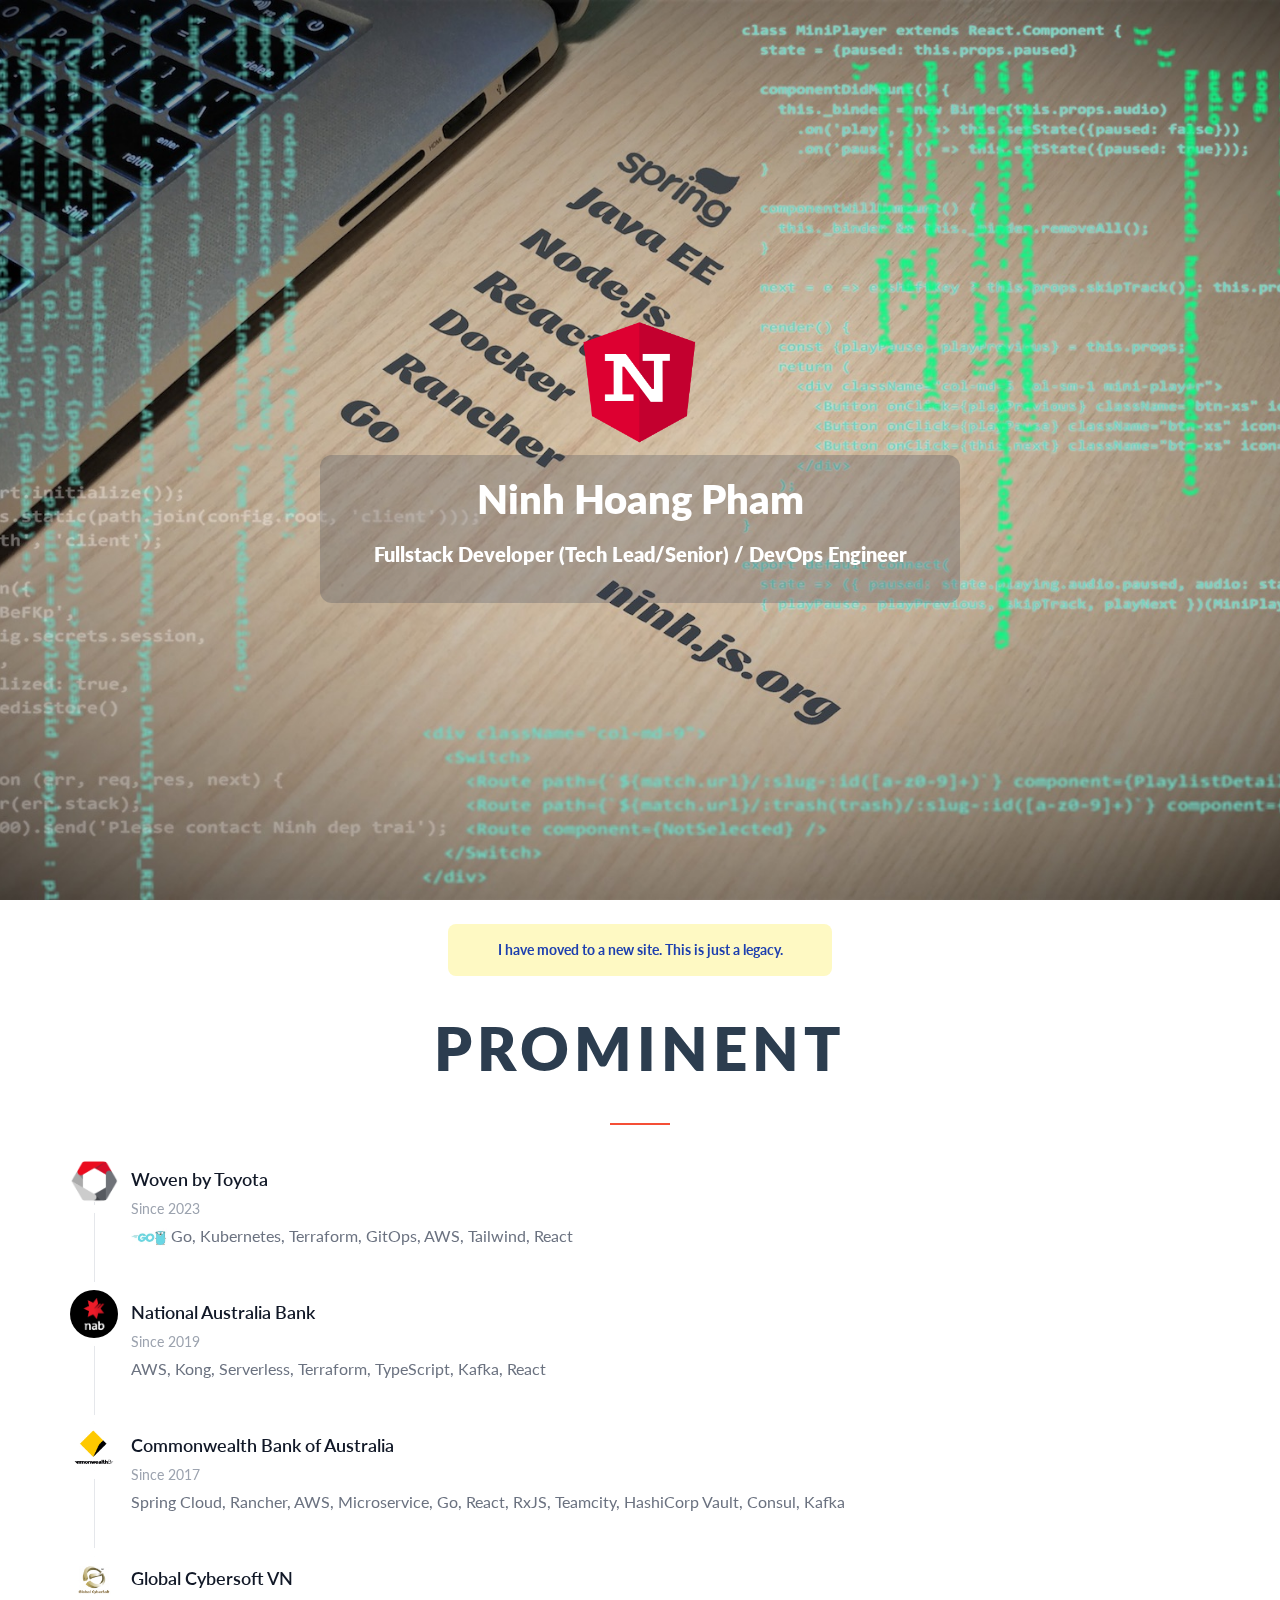
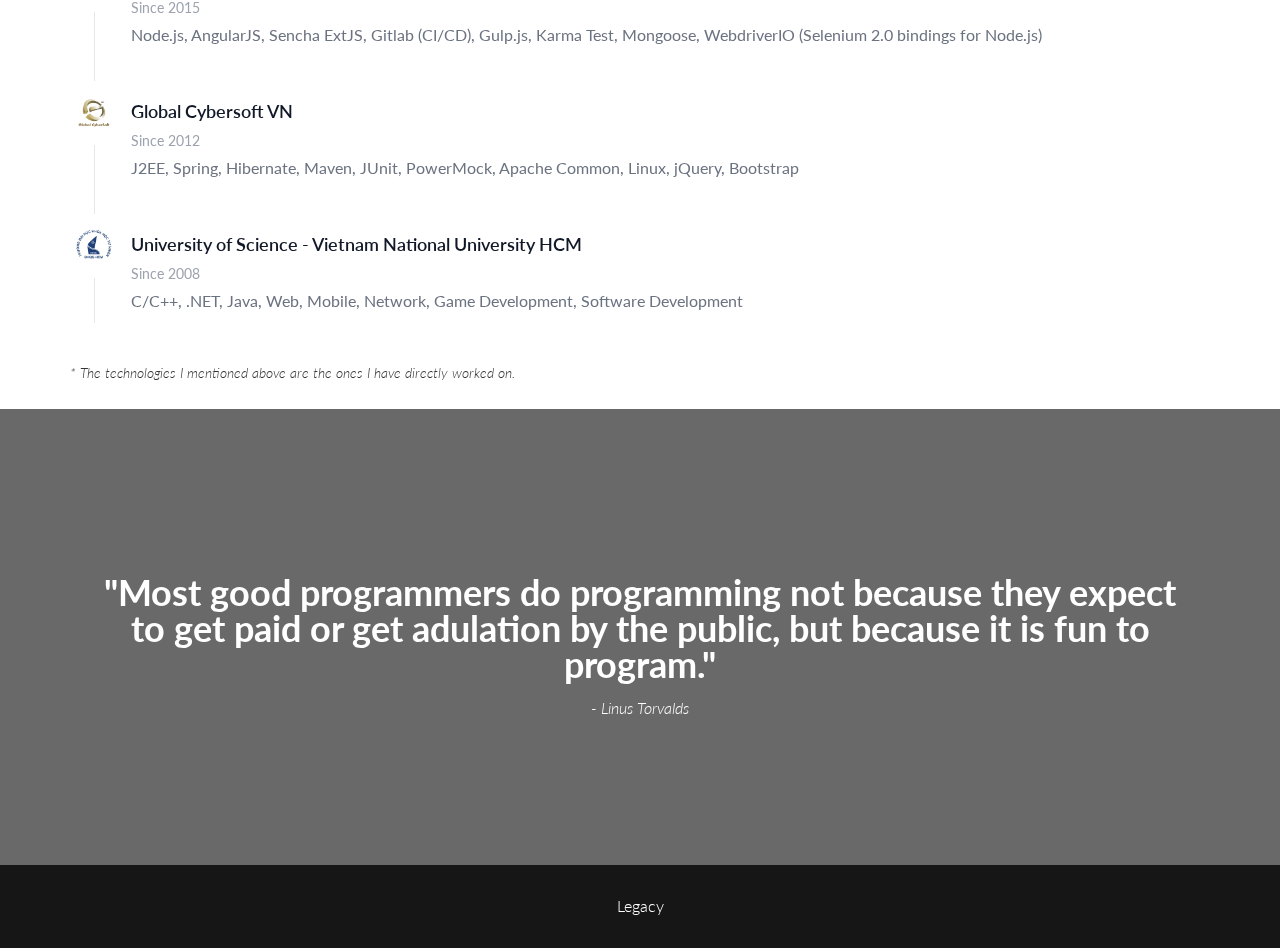
==== commit 3c2c1e7a: "Initial" ====
--- a/index.html
+++ b/index.html
@@ -1,6 +1,6 @@
-<!DOCTYPE html><html lang="en"><head><meta charSet="utf-8"/><meta http-equiv="x-ua-compatible" content="ie=edge"/><meta name="viewport" content="width=device-width, initial-scale=1, shrink-to-fit=no"/><meta name="generator" content="Gatsby 5.11.0"/><meta data-react-helmet="true" name="description" content="Spring Cloud, Golang, AWS, Node.js, React, Cloud Native, Docker, TypeScript, DevOps, Webpack, Git, Agile"/><meta data-react-helmet="true" name="keywords" content="Ninh Pham - Resume - ReeganExE"/><meta data-react-helmet="true" property="og:title" content="Ninh Pham - Fullstack Developer / A DevOps / A Tech lead - #ReeganExE"/><meta data-react-helmet="true" property="og:description" content="Spring Cloud, Golang, AWS, Node.js, React, Cloud Native, Docker, TypeScript, DevOps, Webpack, Git, Agile"/><meta data-react-helmet="true" property="og:type" content="website"/><meta data-react-helmet="true" name="twitter:card" content="summary"/><meta data-react-helmet="true" name="twitter:creator" content="@ReeganExE Ninh Pham"/><meta data-react-helmet="true" name="twitter:title" content="Ninh Pham - Fullstack Developer / A DevOps / A Tech lead - #ReeganExE"/><meta data-react-helmet="true" name="twitter:description" content="Spring Cloud, Golang, AWS, Node.js, React, Cloud Native, Docker, TypeScript, DevOps, Webpack, Git, Agile"/><meta data-react-helmet="true" name="twitter:image" content="img/IMG_7351-4-01.jpg"/><meta name="theme-color" content="#4a4a4d"/><style data-href="/styles.c861e6bbf957be0da9aa.css" data-identity="gatsby-global-css">/*
+<!DOCTYPE html><html lang="en"><head><meta charSet="utf-8"/><meta http-equiv="x-ua-compatible" content="ie=edge"/><meta name="viewport" content="width=device-width, initial-scale=1, shrink-to-fit=no"/><meta name="generator" content="Gatsby 5.11.0"/><meta data-react-helmet="true" name="description" content="Spring Cloud, Golang, AWS, Node.js, React, Cloud Native, Docker, TypeScript, DevOps, Webpack, Git, Agile"/><meta data-react-helmet="true" name="keywords" content="Ninh Pham - Resume - ReeganExE"/><meta data-react-helmet="true" property="og:title" content="Ninh Pham - Fullstack Developer / A DevOps / A Tech lead - #ReeganExE"/><meta data-react-helmet="true" property="og:description" content="Spring Cloud, Golang, AWS, Node.js, React, Cloud Native, Docker, TypeScript, DevOps, Webpack, Git, Agile"/><meta data-react-helmet="true" property="og:type" content="website"/><meta data-react-helmet="true" name="twitter:card" content="summary"/><meta data-react-helmet="true" name="twitter:creator" content="@ReeganExE Ninh Pham"/><meta data-react-helmet="true" name="twitter:title" content="Ninh Pham - Fullstack Developer / A DevOps / A Tech lead - #ReeganExE"/><meta data-react-helmet="true" name="twitter:description" content="Spring Cloud, Golang, AWS, Node.js, React, Cloud Native, Docker, TypeScript, DevOps, Webpack, Git, Agile"/><meta data-react-helmet="true" name="twitter:image" content="img/IMG_7351-4-01.jpg"/><meta name="theme-color" content="#4a4a4d"/><style data-href="/styles.373159e92a9d223de405.css" data-identity="gatsby-global-css">/*
 ! tailwindcss v3.3.2 | MIT License | https://tailwindcss.com
-*/*,:after,:before{border:0 solid #e5e7eb;box-sizing:border-box}:after,:before{--tw-content:""}html{-webkit-text-size-adjust:100%;font-feature-settings:normal;font-family:ui-sans-serif,system-ui,-apple-system,BlinkMacSystemFont,Segoe UI,Roboto,Helvetica Neue,Arial,Noto Sans,sans-serif,Apple Color Emoji,Segoe UI Emoji,Segoe UI Symbol,Noto Color Emoji;font-variation-settings:normal;line-height:1.5;-moz-tab-size:4;-o-tab-size:4;tab-size:4}body{line-height:inherit;margin:0}hr{border-top-width:1px;color:inherit;height:0}abbr:where([title]){-webkit-text-decoration:underline dotted;text-decoration:underline dotted}h1,h2,h3,h4,h5,h6{font-size:inherit;font-weight:inherit}a{color:inherit;text-decoration:inherit}b,strong{font-weight:bolder}code,kbd,pre,samp{font-family:ui-monospace,SFMono-Regular,Menlo,Monaco,Consolas,Liberation Mono,Courier New,monospace;font-size:1em}small{font-size:80%}sub,sup{font-size:75%;line-height:0;position:relative;vertical-align:baseline}sub{bottom:-.25em}sup{top:-.5em}table{border-collapse:collapse;border-color:inherit;text-indent:0}button,input,optgroup,select,textarea{color:inherit;font-family:inherit;font-size:100%;font-weight:inherit;line-height:inherit;margin:0;padding:0}button,select{text-transform:none}[type=button],[type=reset],[type=submit],button{-webkit-appearance:button;background-color:transparent;background-image:none}:-moz-focusring{outline:auto}:-moz-ui-invalid{box-shadow:none}progress{vertical-align:baseline}::-webkit-inner-spin-button,::-webkit-outer-spin-button{height:auto}[type=search]{-webkit-appearance:textfield;outline-offset:-2px}::-webkit-search-decoration{-webkit-appearance:none}::-webkit-file-upload-button{-webkit-appearance:button;font:inherit}summary{display:list-item}blockquote,dd,dl,figure,h1,h2,h3,h4,h5,h6,hr,p,pre{margin:0}fieldset{margin:0}fieldset,legend{padding:0}menu,ol,ul{list-style:none;margin:0;padding:0}textarea{resize:vertical}input::-moz-placeholder,textarea::-moz-placeholder{color:#9ca3af;opacity:1}input::placeholder,textarea::placeholder{color:#9ca3af;opacity:1}[role=button],button{cursor:pointer}:disabled{cursor:default}audio,canvas,embed,iframe,img,object,svg,video{display:block;vertical-align:middle}img,video{height:auto;max-width:100%}[hidden]{display:none}*,:after,:before{--tw-border-spacing-x:0;--tw-border-spacing-y:0;--tw-translate-x:0;--tw-translate-y:0;--tw-rotate:0;--tw-skew-x:0;--tw-skew-y:0;--tw-scale-x:1;--tw-scale-y:1;--tw-pan-x: ;--tw-pan-y: ;--tw-pinch-zoom: ;--tw-scroll-snap-strictness:proximity;--tw-gradient-from-position: ;--tw-gradient-via-position: ;--tw-gradient-to-position: ;--tw-ordinal: ;--tw-slashed-zero: ;--tw-numeric-figure: ;--tw-numeric-spacing: ;--tw-numeric-fraction: ;--tw-ring-inset: ;--tw-ring-offset-width:0px;--tw-ring-offset-color:#fff;--tw-ring-color:rgba(59,130,246,.5);--tw-ring-offset-shadow:0 0 #0000;--tw-ring-shadow:0 0 #0000;--tw-shadow:0 0 #0000;--tw-shadow-colored:0 0 #0000;--tw-blur: ;--tw-brightness: ;--tw-contrast: ;--tw-grayscale: ;--tw-hue-rotate: ;--tw-invert: ;--tw-saturate: ;--tw-sepia: ;--tw-drop-shadow: ;--tw-backdrop-blur: ;--tw-backdrop-brightness: ;--tw-backdrop-contrast: ;--tw-backdrop-grayscale: ;--tw-backdrop-hue-rotate: ;--tw-backdrop-invert: ;--tw-backdrop-opacity: ;--tw-backdrop-saturate: ;--tw-backdrop-sepia: }::backdrop{--tw-border-spacing-x:0;--tw-border-spacing-y:0;--tw-translate-x:0;--tw-translate-y:0;--tw-rotate:0;--tw-skew-x:0;--tw-skew-y:0;--tw-scale-x:1;--tw-scale-y:1;--tw-pan-x: ;--tw-pan-y: ;--tw-pinch-zoom: ;--tw-scroll-snap-strictness:proximity;--tw-gradient-from-position: ;--tw-gradient-via-position: ;--tw-gradient-to-position: ;--tw-ordinal: ;--tw-slashed-zero: ;--tw-numeric-figure: ;--tw-numeric-spacing: ;--tw-numeric-fraction: ;--tw-ring-inset: ;--tw-ring-offset-width:0px;--tw-ring-offset-color:#fff;--tw-ring-color:rgba(59,130,246,.5);--tw-ring-offset-shadow:0 0 #0000;--tw-ring-shadow:0 0 #0000;--tw-shadow:0 0 #0000;--tw-shadow-colored:0 0 #0000;--tw-blur: ;--tw-brightness: ;--tw-contrast: ;--tw-grayscale: ;--tw-hue-rotate: ;--tw-invert: ;--tw-saturate: ;--tw-sepia: ;--tw-drop-shadow: ;--tw-backdrop-blur: ;--tw-backdrop-brightness: ;--tw-backdrop-contrast: ;--tw-backdrop-grayscale: ;--tw-backdrop-hue-rotate: ;--tw-backdrop-invert: ;--tw-backdrop-opacity: ;--tw-backdrop-saturate: ;--tw-backdrop-sepia: }._1okg0lq{color:var(--tw-format-body);max-width:65ch}._1okg0lq :where([class~=lead]):not(:where([class~=r99hb2] *)){color:var(--tw-format-lead);font-size:1.25em;line-height:1.6;margin-bottom:1.2em;margin-top:1.2em}._1okg0lq :where(a):not(:where([class~=r99hb2] *)){color:var(--tw-format-links);font-weight:500;text-decoration:underline}._1okg0lq :where(a):not(:where([class~=r99hb2] *)):hover{text-decoration:none}._1okg0lq :where(strong):not(:where([class~=r99hb2] *)){color:var(--tw-format-bold);font-weight:700}._1okg0lq :where(a strong):not(:where([class~=r99hb2] *)){color:inherit}._1okg0lq :where(blockquote strong):not(:where([class~=r99hb2] *)){color:inherit}._1okg0lq :where(thead th strong):not(:where([class~=r99hb2] *)){color:inherit}._1okg0lq :where(ol):not(:where([class~=r99hb2] *)){list-style-type:decimal;margin-bottom:1.25em;margin-top:1.25em;padding-left:1.625em}._1okg0lq :where(ol[type=A]):not(:where([class~=r99hb2] *)){list-style-type:upper-alpha}._1okg0lq :where(ol[type=a]):not(:where([class~=r99hb2] *)){list-style-type:lower-alpha}._1okg0lq :where(ol[type=A s]):not(:where([class~=r99hb2] *)){list-style-type:upper-alpha}._1okg0lq :where(ol[type=a s]):not(:where([class~=r99hb2] *)){list-style-type:lower-alpha}._1okg0lq :where(ol[type=I]):not(:where([class~=r99hb2] *)){list-style-type:upper-roman}._1okg0lq :where(ol[type=i]):not(:where([class~=r99hb2] *)){list-style-type:lower-roman}._1okg0lq :where(ol[type=I s]):not(:where([class~=r99hb2] *)){list-style-type:upper-roman}._1okg0lq :where(ol[type=i s]):not(:where([class~=r99hb2] *)){list-style-type:lower-roman}._1okg0lq :where(ol[type="1"]):not(:where([class~=r99hb2] *)){list-style-type:decimal}._1okg0lq :where(ul):not(:where([class~=r99hb2] *)){list-style-type:disc;margin-bottom:1.25em;margin-top:1.25em;padding-left:1.625em}._1okg0lq :where(ol>li):not(:where([class~=r99hb2] *))::marker{color:var(--tw-format-counters);font-weight:400}._1okg0lq :where(ul>li):not(:where([class~=r99hb2] *))::marker{color:var(--tw-format-bullets)}._1okg0lq :where(hr):not(:where([class~=r99hb2] *)){border-color:var(--tw-format-hr);border-top-width:1px;margin-bottom:3em;margin-top:3em}._1okg0lq :where(blockquote):not(:where([class~=r99hb2] *)){color:var(--tw-format-quotes);font-size:1.1111111em;font-style:italic;font-weight:700;margin-bottom:1.6em;quotes:"\201C""\201D""\2018""\2019"}._1okg0lq :where(blockquote):not(:where([class~=r99hb2] *)):before{background-image:url("data:image/svg+xml;charset=utf-8,%3Csvg xmlns='http://www.w3.org/2000/svg' width='32' height='24' fill='none' viewBox='0 0 32 24'%3E%3Cpath fill='%239CA3AF' d='M18.69 24v-9.855C18.69 6.54 23.663 1.385 30.666 0l1.326 2.868c-3.242 1.223-5.326 4.85-5.326 7.799H32V24H18.69ZM0 24v-9.855C0 6.54 4.997 1.384 12 0l1.328 2.868C10.084 4.091 8 7.718 8 10.667h5.31V24H0Z'/%3E%3C/svg%3E");background-repeat:no-repeat;color:var(--tw-format-quotes);content:"";display:block;height:1.3333333em;margin-top:1.6em;width:1.7777778em}._1okg0lq :where(blockquote p:first-of-type):not(:where([class~=r99hb2] *)):before{content:open-quote}._1okg0lq :where(blockquote p:last-of-type):not(:where([class~=r99hb2] *)):after{content:close-quote}._1okg0lq :where(h1):not(:where([class~=r99hb2] *)){color:var(--tw-format-headings);font-size:2.25em;font-weight:800;line-height:1.1111111;margin-bottom:.8888889em;margin-top:0}._1okg0lq :where(h1 strong):not(:where([class~=r99hb2] *)){color:inherit;font-weight:900}._1okg0lq :where(h2):not(:where([class~=r99hb2] *)){color:var(--tw-format-headings);font-size:1.5em;font-weight:700;line-height:1.3333333;margin-bottom:1em;margin-top:0}._1okg0lq :where(h2 strong):not(:where([class~=r99hb2] *)){color:inherit;font-weight:800}._1okg0lq :where(h3):not(:where([class~=r99hb2] *)){color:var(--tw-format-headings);font-size:1.25em;font-weight:700;line-height:1.6;margin-bottom:.6em;margin-top:0}._1okg0lq :where(h3 strong):not(:where([class~=r99hb2] *)){color:inherit;font-weight:800}._1okg0lq :where(h4):not(:where([class~=r99hb2] *)){color:var(--tw-format-headings);font-weight:600;line-height:1.5;margin-bottom:.5em;margin-top:0}._1okg0lq :where(h4 strong):not(:where([class~=r99hb2] *)){color:inherit;font-weight:700}._1okg0lq :where(img):not(:where([class~=r99hb2] *)){margin-bottom:2em;margin-top:2em}._1okg0lq :where(figure>*):not(:where([class~=r99hb2] *)){margin-bottom:0;margin-top:0}._1okg0lq :where(figcaption):not(:where([class~=r99hb2] *)){color:var(--tw-format-captions);font-size:.875em;line-height:1.4285714;margin-top:.8571429em}._1okg0lq :where(code):not(:where([class~=r99hb2] *)){background-color:var(--tw-format-code-bg);border-radius:.2222222em;color:var(--tw-format-code);font-size:.875em;font-weight:600;padding:.3333333em .5555556em}._1okg0lq :where(a code):not(:where([class~=r99hb2] *)){color:inherit}._1okg0lq :where(h1 code):not(:where([class~=r99hb2] *)){color:inherit}._1okg0lq :where(h2 code):not(:where([class~=r99hb2] *)){color:inherit;font-size:.875em}._1okg0lq :where(h3 code):not(:where([class~=r99hb2] *)){color:inherit;font-size:.9em}._1okg0lq :where(h4 code):not(:where([class~=r99hb2] *)){color:inherit}._1okg0lq :where(blockquote code):not(:where([class~=r99hb2] *)){color:inherit}._1okg0lq :where(thead th code):not(:where([class~=r99hb2] *)){color:inherit}._1okg0lq :where(pre):not(:where([class~=r99hb2] *)){background-color:var(--tw-format-pre-bg);border-radius:.375rem;color:var(--tw-format-pre-code);font-size:.875em;font-weight:400;line-height:1.7142857;margin-bottom:1.7142857em;margin-top:1.7142857em;overflow-x:auto;padding:.8571429em 1.1428571em}._1okg0lq :where(pre code):not(:where([class~=r99hb2] *)){background-color:transparent;border-radius:0;border-width:0;color:inherit;font-family:inherit;font-size:inherit;font-weight:inherit;line-height:inherit;padding:0}._1okg0lq :where(pre code):not(:where([class~=r99hb2] *)):before{content:none}._1okg0lq :where(pre code):not(:where([class~=r99hb2] *)):after{content:none}._1okg0lq :where(table):not(:where([class~=r99hb2] *)){font-size:.875em;line-height:1.7142857;margin-bottom:2em;margin-top:2em;table-layout:auto;text-align:left;width:100%}._1okg0lq :where(thead):not(:where([class~=r99hb2] *)){background-color:var(--tw-format-th-bg);border-radius:.2777778em}._1okg0lq :where(thead th):not(:where([class~=r99hb2] *)){color:var(--tw-format-headings);font-weight:600;padding:.5555556em .5714286em .5714286em;vertical-align:bottom}._1okg0lq :where(tbody tr):not(:where([class~=r99hb2] *)){border-bottom-color:var(--tw-format-td-borders);border-bottom-width:1px}._1okg0lq :where(tbody tr:last-child):not(:where([class~=r99hb2] *)){border-bottom-width:0}._1okg0lq :where(tbody td):not(:where([class~=r99hb2] *)){vertical-align:baseline}._1okg0lq :where(tfoot):not(:where([class~=r99hb2] *)){border-top-color:var(--tw-format-th-borders);border-top-width:1px}._1okg0lq :where(tfoot td):not(:where([class~=r99hb2] *)){vertical-align:top}._1okg0lq{--tw-format-body:#6b7280;--tw-format-headings:#111827;--tw-format-lead:#6b7280;--tw-format-links:#4b5563;--tw-format-bold:#111827;--tw-format-counters:#6b7280;--tw-format-bullets:#6b7280;--tw-format-hr:#e5e7eb;--tw-format-quotes:#111827;--tw-format-quote-borders:#e5e7eb;--tw-format-captions:#6b7280;--tw-format-code:#111827;--tw-format-code-bg:#f3f4f6;--tw-format-pre-code:#4b5563;--tw-format-pre-bg:#f3f4f6;--tw-format-th-borders:#e5e7eb;--tw-format-th-bg:#f9fafb;--tw-format-td-borders:#e5e7eb;--tw-format-invert-body:#d7d7d8;--tw-format-invert-headings:#fff;--tw-format-invert-lead:#fff;--tw-format-invert-links:#fff;--tw-format-invert-bold:#fff;--tw-format-invert-counters:#9ca3af;--tw-format-invert-bullets:#4b5563;--tw-format-invert-hr:#374151;--tw-format-invert-quotes:#f3f4f6;--tw-format-invert-quote-borders:#374151;--tw-format-invert-captions:#9ca3af;--tw-format-invert-code:#fff;--tw-format-invert-code-bg:#1f2937;--tw-format-invert-pre-code:#d1d5db;--tw-format-invert-pre-bg:#374151;--tw-format-invert-th-borders:#4b5563;--tw-format-invert-td-borders:#747577;--tw-format-invert-th-bg:#4f6689;font-size:1rem;line-height:1.75}._1okg0lq :where(p):not(:where([class~=r99hb2] *)){margin-bottom:1.25em;margin-top:1.25em}._1okg0lq :where(blockquote>p:first-child):not(:where([class~=r99hb2] *)){margin-top:0}._1okg0lq :where(video):not(:where([class~=r99hb2] *)){margin-bottom:2em;margin-top:2em}._1okg0lq :where(figure):not(:where([class~=r99hb2] *)){margin-bottom:2em;margin-top:2em}._1okg0lq :where(li):not(:where([class~=r99hb2] *)){margin-bottom:.5em;margin-top:.5em}._1okg0lq :where(ol>li):not(:where([class~=r99hb2] *)){padding-left:.375em}._1okg0lq :where(ul>li):not(:where([class~=r99hb2] *)){padding-left:.375em}._1okg0lq :where(._1okg0lq>ul>li p):not(:where([class~=r99hb2] *)){margin-bottom:.75em;margin-top:.75em}._1okg0lq :where(._1okg0lq>ul>li>:first-child):not(:where([class~=r99hb2] *)){margin-top:1.25em}._1okg0lq :where(._1okg0lq>ul>li>:last-child):not(:where([class~=r99hb2] *)){margin-bottom:1.25em}._1okg0lq :where(._1okg0lq>ol>li>:first-child):not(:where([class~=r99hb2] *)){margin-top:1.25em}._1okg0lq :where(._1okg0lq>ol>li>:last-child):not(:where([class~=r99hb2] *)){margin-bottom:1.25em}._1okg0lq :where(ul ul,ul ol,ol ul,ol ol):not(:where([class~=r99hb2] *)){margin-bottom:.75em;margin-top:.75em}._1okg0lq :where(hr+*):not(:where([class~=r99hb2] *)){margin-top:0}._1okg0lq :where(h2+*):not(:where([class~=r99hb2] *)){margin-top:0}._1okg0lq :where(h3+*):not(:where([class~=r99hb2] *)){margin-top:0}._1okg0lq :where(h4+*):not(:where([class~=r99hb2] *)){margin-top:0}._1okg0lq :where(thead th:last-child):not(:where([class~=r99hb2] *)){padding-right:0}._1okg0lq :where(tbody td,tfoot td):not(:where([class~=r99hb2] *)){padding:.5714286em}._1okg0lq :where(tbody td:last-child,tfoot td:last-child):not(:where([class~=r99hb2] *)){padding-right:0}._1okg0lq :where(._1okg0lq>:first-child):not(:where([class~=r99hb2] *)){margin-top:0}._1okg0lq :where(._1okg0lq>:last-child):not(:where([class~=r99hb2] *)){margin-bottom:0}._151rao9{font-size:1rem;line-height:1.7142857}._151rao9 :where(p):not(:where([class~=r99hb2] *)){margin-bottom:1em;margin-top:1em}._151rao9 :where([class~=lead]):not(:where([class~=r99hb2] *)){font-size:1.125em;line-height:1.5555556;margin-bottom:.8888889em;margin-top:.8888889em}._151rao9 :where(blockquote):not(:where([class~=r99hb2] *)){margin-bottom:1.3333333em}._151rao9 :where(blockquote):not(:where([class~=r99hb2] *)):before{margin-top:1.3333333em}._151rao9 :where(h1):not(:where([class~=r99hb2] *)){font-size:1.6666667em;line-height:1.2;margin-bottom:.8em;margin-top:0}._151rao9 :where(h2):not(:where([class~=r99hb2] *)){font-size:1.5em;line-height:1.4;margin-bottom:.8em;margin-top:0}._151rao9 :where(h3):not(:where([class~=r99hb2] *)){font-size:1.25em;line-height:1.5555556;margin-bottom:.4444444em;margin-top:0}._151rao9 :where(h4):not(:where([class~=r99hb2] *)){font-size:1.125em;line-height:1.25;margin-bottom:.5em;margin-top:0}._151rao9 :where(img):not(:where([class~=r99hb2] *)){margin-bottom:1.5em;margin-top:1.5em}._151rao9 :where(video):not(:where([class~=r99hb2] *)){margin-bottom:1.5em;margin-top:1.5em}._151rao9 :where(figure):not(:where([class~=r99hb2] *)){margin-bottom:1.5em;margin-top:1.5em}._151rao9 :where(figure>*):not(:where([class~=r99hb2] *)){margin-bottom:0;margin-top:0}._151rao9 :where(figcaption):not(:where([class~=r99hb2] *)){font-size:.875em;line-height:1.3333333;margin-top:.6666667em;text-align:center}._151rao9 :where(code):not(:where([class~=r99hb2] *)){font-size:.875em}._151rao9 :where(h2 code):not(:where([class~=r99hb2] *)){font-size:.9em}._151rao9 :where(h3 code):not(:where([class~=r99hb2] *)){font-size:.8888889em}._151rao9 :where(pre):not(:where([class~=r99hb2] *)){border-radius:.25rem;font-size:.875em;line-height:1.6666667;margin-bottom:1.6666667em;margin-top:1.6666667em;padding:.6666667em 1em}._151rao9 :where(ol):not(:where([class~=r99hb2] *)){margin-bottom:1em;margin-top:1em;padding-left:1.375em}._151rao9 :where(ul):not(:where([class~=r99hb2] *)){margin-bottom:1em;margin-top:1em;padding-left:1.375em}._151rao9 :where(li):not(:where([class~=r99hb2] *)){margin-bottom:.25em;margin-top:.25em}._151rao9 :where(ol>li):not(:where([class~=r99hb2] *)){padding-left:.375em}._151rao9 :where(ul>li):not(:where([class~=r99hb2] *)){padding-left:.375em}._151rao9 :where(._1okg0lq>ul>li p):not(:where([class~=r99hb2] *)){margin-bottom:.5em;margin-top:.5em}._151rao9 :where(._1okg0lq>ul>li>:first-child):not(:where([class~=r99hb2] *)){margin-top:1em}._151rao9 :where(._1okg0lq>ul>li>:last-child):not(:where([class~=r99hb2] *)){margin-bottom:1em}._151rao9 :where(._1okg0lq>ol>li>:first-child):not(:where([class~=r99hb2] *)){margin-top:1em}._151rao9 :where(._1okg0lq>ol>li>:last-child):not(:where([class~=r99hb2] *)){margin-bottom:1em}._151rao9 :where(ul ul,ul ol,ol ul,ol ol):not(:where([class~=r99hb2] *)){margin-bottom:.5em;margin-top:.5em}._151rao9 :where(hr):not(:where([class~=r99hb2] *)){margin-bottom:2.5em;margin-top:2.5em}._151rao9 :where(hr+*):not(:where([class~=r99hb2] *)){margin-top:0}._151rao9 :where(h2+*):not(:where([class~=r99hb2] *)){margin-top:0}._151rao9 :where(h3+*):not(:where([class~=r99hb2] *)){margin-top:0}._151rao9 :where(h4+*):not(:where([class~=r99hb2] *)){margin-top:0}._151rao9 :where(table):not(:where([class~=r99hb2] *)){font-size:.875em;line-height:1.5}._151rao9 :where(thead th):not(:where([class~=r99hb2] *)){padding-bottom:.6666667em;padding-left:1em;padding-right:1em}._151rao9 :where(thead th:first-child):not(:where([class~=r99hb2] *)){padding-left:0}._151rao9 :where(thead th:last-child):not(:where([class~=r99hb2] *)){padding-right:0}._151rao9 :where(tbody td,tfoot td):not(:where([class~=r99hb2] *)){padding:.6666667em 1em}._151rao9 :where(tbody td:first-child,tfoot td:first-child):not(:where([class~=r99hb2] *)){padding-left:0}._151rao9 :where(tbody td:last-child,tfoot td:last-child):not(:where([class~=r99hb2] *)){padding-right:0}._151rao9 :where(._1okg0lq>:first-child):not(:where([class~=r99hb2] *)){margin-top:0}._151rao9 :where(._1okg0lq>:last-child):not(:where([class~=r99hb2] *)){margin-bottom:0}._19hy2is :where(._1okg0lq>ul>li p):not(:where([class~=r99hb2] *)){margin-bottom:.75em;margin-top:.75em}._19hy2is :where(._1okg0lq>ul>li>:first-child):not(:where([class~=r99hb2] *)){margin-top:1.25em}._19hy2is :where(._1okg0lq>ul>li>:last-child):not(:where([class~=r99hb2] *)){margin-bottom:1.25em}._19hy2is :where(._1okg0lq>ol>li>:first-child):not(:where([class~=r99hb2] *)){margin-top:1.25em}._19hy2is :where(._1okg0lq>ol>li>:last-child):not(:where([class~=r99hb2] *)){margin-bottom:1.25em}._19hy2is :where(._1okg0lq>:first-child):not(:where([class~=r99hb2] *)){margin-top:0}._19hy2is :where(._1okg0lq>:last-child):not(:where([class~=r99hb2] *)){margin-bottom:0}.xv4qc8 :where(._1okg0lq>ul>li p):not(:where([class~=r99hb2] *)){margin-bottom:.8888889em;margin-top:.8888889em}.xv4qc8 :where(._1okg0lq>ul>li>:first-child):not(:where([class~=r99hb2] *)){margin-top:1.3333333em}.xv4qc8 :where(._1okg0lq>ul>li>:last-child):not(:where([class~=r99hb2] *)){margin-bottom:1.3333333em}.xv4qc8 :where(._1okg0lq>ol>li>:first-child):not(:where([class~=r99hb2] *)){margin-top:1.3333333em}.xv4qc8 :where(._1okg0lq>ol>li>:last-child):not(:where([class~=r99hb2] *)){margin-bottom:1.3333333em}.xv4qc8 :where(._1okg0lq>:first-child):not(:where([class~=r99hb2] *)){margin-top:0}.xv4qc8 :where(._1okg0lq>:last-child):not(:where([class~=r99hb2] *)){margin-bottom:0}._8uw7nd{--tw-format-links:#2563eb;--tw-format-invert-links:#3b82f6}._1ds4b15{pointer-events:none}._1rrb28l{position:fixed}._13il4hs{position:absolute}._92p10x{position:relative}._282ik9{bottom:0;top:0}._1fpm3wr{left:-3.8rem}._12q9lg{top:-.5rem}.bxq821{left:0}.b3rez4{left:.75rem}._899mgc{top:.75rem}._1fssgst{margin-left:1rem;margin-right:1rem}._1fnj5bk{margin-left:auto;margin-right:auto}._19dv7wo{margin-bottom:1.5rem;margin-top:1.5rem}.y2er44{margin-bottom:.25rem}.ywdk71{margin-bottom:.5rem}.ymdyi2{margin-bottom:.75rem}.x8fy17{margin-bottom:1rem}.wygcc8{margin-bottom:1.25rem}.xsf5f5{margin-bottom:1.5rem}.w4hj9b{margin-bottom:2rem}._1ny0fxz{margin-left:.5rem}._1mu2163{margin-left:1.5rem}._1m03836{margin-left:2.25rem}._1bto510{margin-right:.25rem}._1cdncey{margin-right:.75rem}._1azpby3{margin-right:1rem}._13u40na{margin-top:1.25rem}._13k4eyb{margin-top:1.5rem}._9m7sme{display:block}._148mm06{display:flex}._1q9tdhs{display:inline-flex}._1xdb2ej{display:table}.f4tjf1{display:grid}.a172p1{display:none}._1ul001{height:3rem}._2yjerx{height:4rem}.gwxl11{height:1.25rem}.hqwe3y{height:2rem}._1qnxrsq{min-height:340px}._3og236{width:3rem}._2khnba{width:4rem}._1e4an7s{width:1.25rem}.tf5m32{width:auto}._1ew2htw{width:100%}._1057awi{max-width:42rem}._1ykvvgi{max-width:768px}._1r4xzj3{max-width:640px}._1refm4f{max-width:1280px}.s2mwks{max-width:36rem}.ygdrj5{max-width:20rem}._2fg2v7{cursor:pointer}._1rg5y95{grid-template-columns:repeat(1,minmax(0,1fr))}._1qm7568{grid-template-columns:repeat(2,minmax(0,1fr))}._1hcssut{flex-direction:column}._852pzt{flex-wrap:wrap}.fgj8rr{align-items:center}._1h95nrb{justify-content:center}._1orbm7u{justify-content:space-between}._1w53ojh{justify-content:space-evenly}._1rc2b5d{gap:3rem}._1w17b32{gap:2rem}._52pzyy>:not([hidden])~:not([hidden]){--tw-space-x-reverse:0;margin-left:calc(1.25rem*(1 - var(--tw-space-x-reverse)));margin-right:calc(1.25rem*var(--tw-space-x-reverse))}._1yivm4u>:not([hidden])~:not([hidden]){--tw-space-y-reverse:0;margin-bottom:calc(1rem*var(--tw-space-y-reverse));margin-top:calc(1rem*(1 - var(--tw-space-y-reverse)))}.lzaxdj{align-self:center}._3av870{white-space:nowrap}._1a9jku{border-radius:.25rem}._1u9n9g0{border-radius:9999px}.bg4760{border-radius:.5rem}._1qeye0{border-radius:.375rem}.joczcr{border-width:1px}.l0ftsa{border-left-width:1px}._1d10lle{border-color:rgb(229 231 235/var(--tw-border-opacity))}._1d10lle,.d4e1rx{--tw-border-opacity:1}.d4e1rx{border-color:rgb(209 213 219/var(--tw-border-opacity))}.xf66uz{--tw-bg-opacity:1;background-color:rgb(219 234 254/var(--tw-bg-opacity))}._14y12ls{--tw-bg-opacity:1;background-color:rgb(249 250 251/var(--tw-bg-opacity))}.xc1ktt{background-color:transparent}._1attucm{--tw-bg-opacity:1;background-color:rgb(255 255 255/var(--tw-bg-opacity))}.fvo0k2{background-image:linear-gradient(to right,var(--tw-gradient-stops))}.e666z3{--tw-gradient-from:#f35 var(--tw-gradient-from-position);--tw-gradient-to:rgba(255,51,85,0) var(--tw-gradient-to-position);--tw-gradient-stops:var(--tw-gradient-from),var(--tw-gradient-to)}._1ljmemz{--tw-gradient-to:#f29718 var(--tw-gradient-to-position)}._189tfeh{fill:#3b82f6}._14n85q6{padding:0}._14x7rf5{padding:.25rem}._14d8k17{padding:.75rem}._15r6ki2{padding:1rem}._109itj4{padding-left:1rem;padding-right:1rem}._10jif83{padding-left:1.25rem;padding-right:1.25rem}._18xuavc{padding-bottom:.25rem;padding-top:.25rem}._19rt3y9{padding-bottom:.5rem;padding-top:.5rem}._19hti9a{padding-bottom:.75rem;padding-top:.75rem}._1avriq5{padding-bottom:1.5rem;padding-top:1.5rem}._16zx30j{padding-bottom:2rem;padding-top:2rem}.norct1{padding-bottom:4rem}._1knc16x{padding-left:2.5rem}.yvm95{padding-left:.75rem}.nrxht6{padding-right:1rem}.qd3t44{padding-top:1rem}.kwdhqw{text-align:left}.uziy4{text-align:center}.gbgaix{font-size:1.5rem;line-height:2rem}._1knwhfy{font-size:1.875rem;line-height:2.25rem}._78bjbt{font-size:22px}._1jat1io{font-size:1rem;line-height:1.5rem}.tpdjv0{font-size:1.125rem;line-height:1.75rem}.wh04at{font-size:.875rem;line-height:1.25rem}._15lq7hl{font-size:1.25rem;line-height:1.75rem}.cfbask{font-weight:700}.u9gy94{font-weight:800}._1i8va99{font-weight:300}._1focfbw{font-weight:500}._1jharak{font-weight:400}._14ao19q{font-weight:600}._17sv9lj{text-transform:uppercase}._3ui4tl{font-style:italic}._12m4luh{font-style:normal}._1wtdl7e{line-height:1}.bx2p6c{line-height:1.25}.b0fjmx{letter-spacing:-.025em}.lws1u2{color:rgb(37 99 235/var(--tw-text-opacity))}._1tzk8df,.lws1u2{--tw-text-opacity:1}._1tzk8df{color:rgb(156 163 175/var(--tw-text-opacity))}._484vmg{color:rgb(107 114 128/var(--tw-text-opacity))}._1msyu4s,._484vmg{--tw-text-opacity:1}._1msyu4s{color:rgb(17 24 39/var(--tw-text-opacity))}.jel55a{--tw-text-opacity:1;color:rgb(255 255 255/var(--tw-text-opacity))}._8rkiaa{--tw-ring-offset-shadow:var(--tw-ring-inset) 0 0 0 var(--tw-ring-offset-width) var(--tw-ring-offset-color);--tw-ring-shadow:var(--tw-ring-inset) 0 0 0 calc(8px + var(--tw-ring-offset-width)) var(--tw-ring-color);box-shadow:var(--tw-ring-offset-shadow),var(--tw-ring-shadow),var(--tw-shadow,0 0 #0000)}._1mrsdrf{--tw-ring-opacity:1;--tw-ring-color:rgb(255 255 255/var(--tw-ring-opacity))}._1y3wm5h{transition-duration:.15s;transition-property:color,background-color,border-color,text-decoration-color,fill,stroke;transition-timing-function:cubic-bezier(.4,0,.2,1)}body{font-family:Lato,Helvetica,Arial,sans-serif}.repo-content{text-align:center}.repo-link h3{color:#428bca;font-size:22px}.repo-link:hover{color:#428bca;text-decoration:underline}.repo-link h3 .fa{font-size:11px;margin-left:6px}.section{padding:6px 0!important}code{padding:2px!important}:is(.hseb3t .d5kq8t){--tw-format-body:var(--tw-format-invert-body);--tw-format-headings:var(--tw-format-invert-headings);--tw-format-lead:var(--tw-format-invert-lead);--tw-format-links:var(--tw-format-invert-links);--tw-format-bold:var(--tw-format-invert-bold);--tw-format-counters:var(--tw-format-invert-counters);--tw-format-bullets:var(--tw-format-invert-bullets);--tw-format-hr:var(--tw-format-invert-hr);--tw-format-quotes:var(--tw-format-invert-quotes);--tw-format-quote-borders:var(--tw-format-invert-quote-borders);--tw-format-captions:var(--tw-format-invert-captions);--tw-format-code:var(--tw-format-invert-code);--tw-format-code-bg:var(--tw-format-invert-code-bg);--tw-format-pre-code:var(--tw-format-invert-pre-code);--tw-format-pre-bg:var(--tw-format-invert-pre-bg);--tw-format-th-borders:var(--tw-format-invert-th-borders);--tw-format-td-borders:var(--tw-format-invert-td-borders);--tw-format-th-bg:var(--tw-format-invert-th-bg)}@media (min-width:640px){._12y8its{font-size:1rem;line-height:1.75}._12y8its :where(p):not(:where([class~=r99hb2] *)){margin-bottom:1.25em;margin-top:1.25em}._12y8its :where([class~=lead]):not(:where([class~=r99hb2] *)){font-size:1.25em;line-height:1.6;margin-bottom:1.2em;margin-top:1.2em}._12y8its :where(blockquote):not(:where([class~=r99hb2] *)){margin-bottom:1.6em}._12y8its :where(blockquote):not(:where([class~=r99hb2] *)):before{margin-top:1.6em}._12y8its :where(blockquote>p:first-child):not(:where([class~=r99hb2] *)){margin-top:0}._12y8its :where(h1):not(:where([class~=r99hb2] *)){font-size:2.25em;line-height:1.1111111;margin-bottom:.8888889em;margin-top:0}._12y8its :where(h2):not(:where([class~=r99hb2] *)){font-size:1.5em;line-height:1.3333333;margin-bottom:1em;margin-top:0}._12y8its :where(h3):not(:where([class~=r99hb2] *)){font-size:1.25em;line-height:1.6;margin-bottom:.6em;margin-top:0}._12y8its :where(h4):not(:where([class~=r99hb2] *)){line-height:1.5;margin-bottom:.5em;margin-top:0}._12y8its :where(img):not(:where([class~=r99hb2] *)){margin-bottom:2em;margin-top:2em}._12y8its :where(video):not(:where([class~=r99hb2] *)){margin-bottom:2em;margin-top:2em}._12y8its :where(figure):not(:where([class~=r99hb2] *)){margin-bottom:2em;margin-top:2em}._12y8its :where(figure>*):not(:where([class~=r99hb2] *)){margin-bottom:0;margin-top:0}._12y8its :where(figcaption):not(:where([class~=r99hb2] *)){font-size:.875em;line-height:1.4285714;margin-top:.8571429em}._12y8its :where(code):not(:where([class~=r99hb2] *)){font-size:.875em}._12y8its :where(h2 code):not(:where([class~=r99hb2] *)){font-size:.875em}._12y8its :where(h3 code):not(:where([class~=r99hb2] *)){font-size:.9em}._12y8its :where(pre):not(:where([class~=r99hb2] *)){border-radius:.375rem;font-size:.875em;line-height:1.7142857;margin-bottom:1.7142857em;margin-top:1.7142857em;padding:.8571429em 1.1428571em}._12y8its :where(ol):not(:where([class~=r99hb2] *)){margin-bottom:1.25em;margin-top:1.25em;padding-left:1.625em}._12y8its :where(ul):not(:where([class~=r99hb2] *)){margin-bottom:1.25em;margin-top:1.25em;padding-left:1.625em}._12y8its :where(li):not(:where([class~=r99hb2] *)){margin-bottom:.5em;margin-top:.5em}._12y8its :where(ol>li):not(:where([class~=r99hb2] *)){padding-left:.375em}._12y8its :where(ul>li):not(:where([class~=r99hb2] *)){padding-left:.375em}._12y8its :where(._1okg0lq>ul>li p):not(:where([class~=r99hb2] *)){margin-bottom:.75em;margin-top:.75em}._12y8its :where(._1okg0lq>ul>li>:first-child):not(:where([class~=r99hb2] *)){margin-top:1.25em}._12y8its :where(._1okg0lq>ul>li>:last-child):not(:where([class~=r99hb2] *)){margin-bottom:1.25em}._12y8its :where(._1okg0lq>ol>li>:first-child):not(:where([class~=r99hb2] *)){margin-top:1.25em}._12y8its :where(._1okg0lq>ol>li>:last-child):not(:where([class~=r99hb2] *)){margin-bottom:1.25em}._12y8its :where(ul ul,ul ol,ol ul,ol ol):not(:where([class~=r99hb2] *)){margin-bottom:.75em;margin-top:.75em}._12y8its :where(hr):not(:where([class~=r99hb2] *)){margin-bottom:3em;margin-top:3em}._12y8its :where(hr+*):not(:where([class~=r99hb2] *)){margin-top:0}._12y8its :where(h2+*):not(:where([class~=r99hb2] *)){margin-top:0}._12y8its :where(h3+*):not(:where([class~=r99hb2] *)){margin-top:0}._12y8its :where(h4+*):not(:where([class~=r99hb2] *)){margin-top:0}._12y8its :where(table):not(:where([class~=r99hb2] *)){font-size:.875em;line-height:1.7142857}._12y8its :where(thead th):not(:where([class~=r99hb2] *)){padding-bottom:.5714286em;padding-left:.5714286em;padding-right:.5714286em}._12y8its :where(thead th:last-child):not(:where([class~=r99hb2] *)){padding-right:0}._12y8its :where(tbody td,tfoot td):not(:where([class~=r99hb2] *)){padding:.5714286em}._12y8its :where(tbody td:last-child,tfoot td:last-child):not(:where([class~=r99hb2] *)){padding-right:0}._12y8its :where(._1okg0lq>:first-child):not(:where([class~=r99hb2] *)){margin-top:0}._12y8its :where(._1okg0lq>:last-child):not(:where([class~=r99hb2] *)){margin-bottom:0}}@media (min-width:1024px){.ryij8f{font-size:1.125rem;line-height:1.7777778}.ryij8f :where(p):not(:where([class~=r99hb2] *)){margin-bottom:1.3333333em;margin-top:1.3333333em}.ryij8f :where([class~=lead]):not(:where([class~=r99hb2] *)){font-size:1.2222222em;line-height:1.4545455;margin-bottom:1.0909091em;margin-top:1.0909091em}.ryij8f :where(blockquote):not(:where([class~=r99hb2] *)):before{margin-top:1.6666667em}.ryij8f :where(blockquote>p:first-child):not(:where([class~=r99hb2] *)){margin-top:.5em}.ryij8f :where(h1):not(:where([class~=r99hb2] *)){font-size:2.6666667em;line-height:1;margin-bottom:.8333333em;margin-top:0}.ryij8f :where(h2):not(:where([class~=r99hb2] *)){font-size:2em;line-height:1.3333333;margin-bottom:.6666667em;margin-top:0}.ryij8f :where(h3):not(:where([class~=r99hb2] *)){font-size:1.3333333em;line-height:1.5;margin-bottom:.6666667em;margin-top:0}.ryij8f :where(h4):not(:where([class~=r99hb2] *)){line-height:1.5555556;margin-bottom:.4444444em;margin-top:0}.ryij8f :where(img):not(:where([class~=r99hb2] *)){margin-bottom:1.7777778em;margin-top:1.7777778em}.ryij8f :where(video):not(:where([class~=r99hb2] *)){margin-bottom:1.7777778em;margin-top:1.7777778em}.ryij8f :where(figure):not(:where([class~=r99hb2] *)){margin-bottom:1.7777778em;margin-top:1.7777778em}.ryij8f :where(figure>*):not(:where([class~=r99hb2] *)){margin-bottom:0;margin-top:0}.ryij8f :where(figcaption):not(:where([class~=r99hb2] *)){font-size:.8888889em;line-height:1.5;margin-top:1em}.ryij8f :where(code):not(:where([class~=r99hb2] *)){font-size:.8888889em}.ryij8f :where(h2 code):not(:where([class~=r99hb2] *)){font-size:.8666667em}.ryij8f :where(h3 code):not(:where([class~=r99hb2] *)){font-size:.875em}.ryij8f :where(pre):not(:where([class~=r99hb2] *)){border-radius:.375rem;font-size:.8888889em;line-height:1.75;margin-bottom:2em;margin-top:2em;padding:1em 1.5em}.ryij8f :where(ol):not(:where([class~=r99hb2] *)){margin-bottom:1.3333333em;margin-top:1.3333333em;padding-left:1.5555556em}.ryij8f :where(ul):not(:where([class~=r99hb2] *)){margin-bottom:1.3333333em;margin-top:1.3333333em;padding-left:1.5555556em}.ryij8f :where(li):not(:where([class~=r99hb2] *)){margin-bottom:.6666667em;margin-top:.6666667em}.ryij8f :where(ol>li):not(:where([class~=r99hb2] *)){padding-left:.4444444em}.ryij8f :where(ul>li):not(:where([class~=r99hb2] *)){padding-left:.4444444em}.ryij8f :where(._1okg0lq>ul>li p):not(:where([class~=r99hb2] *)){margin-bottom:.8888889em;margin-top:.8888889em}.ryij8f :where(._1okg0lq>ul>li>:first-child):not(:where([class~=r99hb2] *)){margin-top:1.3333333em}.ryij8f :where(._1okg0lq>ul>li>:last-child):not(:where([class~=r99hb2] *)){margin-bottom:1.3333333em}.ryij8f :where(._1okg0lq>ol>li>:first-child):not(:where([class~=r99hb2] *)){margin-top:1.3333333em}.ryij8f :where(._1okg0lq>ol>li>:last-child):not(:where([class~=r99hb2] *)){margin-bottom:1.3333333em}.ryij8f :where(ul ul,ul ol,ol ul,ol ol):not(:where([class~=r99hb2] *)){margin-bottom:.8888889em;margin-top:.8888889em}.ryij8f :where(hr):not(:where([class~=r99hb2] *)){margin-bottom:3.1111111em;margin-top:3.1111111em}.ryij8f :where(hr+*):not(:where([class~=r99hb2] *)){margin-top:0}.ryij8f :where(h2+*):not(:where([class~=r99hb2] *)){margin-top:0}.ryij8f :where(h3+*):not(:where([class~=r99hb2] *)){margin-top:0}.ryij8f :where(h4+*):not(:where([class~=r99hb2] *)){margin-top:0}.ryij8f :where(table):not(:where([class~=r99hb2] *)){font-size:.8888889em;line-height:1.5}.ryij8f :where(thead th):not(:where([class~=r99hb2] *)){padding-bottom:.75em;padding-left:.75em;padding-right:.75em}.ryij8f :where(thead th:last-child):not(:where([class~=r99hb2] *)){padding-right:0}.ryij8f :where(tbody td,tfoot td):not(:where([class~=r99hb2] *)){padding:.75em}.ryij8f :where(tbody td:last-child,tfoot td:last-child):not(:where([class~=r99hb2] *)){padding-right:0}.ryij8f :where(._1okg0lq>:first-child):not(:where([class~=r99hb2] *)){margin-top:0}.ryij8f :where(._1okg0lq>:last-child):not(:where([class~=r99hb2] *)){margin-bottom:0}}._1rgxzv8:hover{--tw-bg-opacity:1;background-color:rgb(243 244 246/var(--tw-bg-opacity))}.thnnis:hover{--tw-text-opacity:1;color:rgb(17 24 39/var(--tw-text-opacity))}.mw2n37:hover{text-decoration-line:underline}.qd08ng:focus{outline:2px solid transparent;outline-offset:2px}._1yk9sh8:focus{--tw-ring-offset-shadow:var(--tw-ring-inset) 0 0 0 var(--tw-ring-offset-width) var(--tw-ring-offset-color);--tw-ring-shadow:var(--tw-ring-inset) 0 0 0 calc(4px + var(--tw-ring-offset-width)) var(--tw-ring-color);box-shadow:var(--tw-ring-offset-shadow),var(--tw-ring-shadow),var(--tw-shadow,0 0 #0000)}:is(.hseb3t ._1x6jyri){display:block}:is(.hseb3t .y1y565){display:none}:is(.hseb3t ._8eg0jc){--tw-border-opacity:1;border-color:rgb(97 97 97/var(--tw-border-opacity))}:is(.hseb3t .p144lq){--tw-border-opacity:1;border-color:rgb(75 85 99/var(--tw-border-opacity))}:is(.hseb3t .ba75hp){--tw-bg-opacity:1;background-color:rgb(67 67 67/var(--tw-bg-opacity))}:is(.hseb3t .ez9e9e){--tw-bg-opacity:1;background-color:rgb(74 74 77/var(--tw-bg-opacity))}:is(.hseb3t ._1gce2ry){--tw-bg-opacity:1;background-color:rgb(55 65 81/var(--tw-bg-opacity))}:is(.hseb3t .a1b6do){--tw-bg-opacity:1;background-color:rgb(17 24 39/var(--tw-bg-opacity))}:is(.hseb3t ._1jbufxz){fill:#93c5fd}:is(.hseb3t .tfi303){--tw-text-opacity:1;color:rgb(59 130 246/var(--tw-text-opacity))}:is(.hseb3t .mdsu39){--tw-text-opacity:1;color:rgb(255 193 7/var(--tw-text-opacity))}:is(.hseb3t ._1x2hkqq){--tw-text-opacity:1;color:rgb(209 213 219/var(--tw-text-opacity))}:is(.hseb3t ._1pjim3v){--tw-text-opacity:1;color:rgb(156 163 175/var(--tw-text-opacity))}:is(.hseb3t ._193ae06){--tw-text-opacity:1;color:rgb(255 255 255/var(--tw-text-opacity))}:is(.hseb3t ._1rcq3sf)::-moz-placeholder{--tw-placeholder-opacity:1;color:rgb(156 163 175/var(--tw-placeholder-opacity))}:is(.hseb3t ._1rcq3sf)::placeholder{--tw-placeholder-opacity:1;color:rgb(156 163 175/var(--tw-placeholder-opacity))}:is(.hseb3t ._1imsz0m:hover){--tw-bg-opacity:1;background-color:rgb(55 65 81/var(--tw-bg-opacity))}:is(.hseb3t .odhpoe:hover){--tw-text-opacity:1;color:rgb(255 255 255/var(--tw-text-opacity))}@media (min-width:640px){.gum39g{margin-left:auto;margin-right:auto}._1klrldu{display:flex}._1a7gp8{grid-template-columns:repeat(2,minmax(0,1fr))}.r2my6>:not([hidden])~:not([hidden]){--tw-space-y-reverse:0;margin-bottom:calc(0px*var(--tw-space-y-reverse));margin-top:calc(0px*(1 - var(--tw-space-y-reverse)))}.v6ovln{border-radius:0}.nchfc7{border-bottom-left-radius:.5rem;border-top-left-radius:.5rem}._1k4372p{border-bottom-right-radius:.5rem;border-top-right-radius:.5rem}._1s4u314{text-align:center}.fzy83{font-size:2.25rem;line-height:2.5rem}._1mbq30t{font-size:1.25rem;line-height:1.75rem}}@media (min-width:768px){._11vhg63{margin-left:auto;margin-right:auto}._18cjc6j{margin-bottom:2.5rem}._18wijkh{margin-bottom:3rem}._1da89gj{margin-right:.75rem}.syyqb3{margin-top:4rem}._1ucb2v1{display:block}._15qdxap{display:inline}.zg3lqd{max-width:42rem}._1iuh9lz{grid-template-columns:repeat(2,minmax(0,1fr))}._1ikhnx0{grid-template-columns:repeat(3,minmax(0,1fr))}._12ar58u{flex-direction:row}.jwkbqa>:not([hidden])~:not([hidden]){--tw-space-x-reverse:0;margin-left:calc(2rem*(1 - var(--tw-space-x-reverse)));margin-right:calc(2rem*var(--tw-space-x-reverse))}.ifnavj{border-width:0}.cvypop{padding:0}.f3vj8h{padding:2rem}._1ycu589{padding-left:0;padding-right:0}._10iovvo{font-size:1.5rem;line-height:2rem}}@media (min-width:1024px){._17jb3br{margin-bottom:2rem;margin-top:2rem}.ufdpls{margin-bottom:1.5rem}.o3ac94{grid-template-columns:repeat(3,minmax(0,1fr))}.q17k3x{grid-template-columns:repeat(4,minmax(0,1fr))}.pr7yey{grid-template-columns:repeat(5,minmax(0,1fr))}._1i1kk4m{padding:2.5rem}.l0u9kb{padding-left:1.5rem;padding-right:1.5rem}._111e019{padding-bottom:4rem;padding-top:4rem}.mcl9nb{padding-bottom:6rem}._3r2630{padding-top:3rem}._3qjwpt{padding-top:2rem}.abhuka{font-size:2.25rem;line-height:2.5rem}}</style><title data-react-helmet="true">Ninh Pham - Fullstack Developer / A DevOps / A Tech lead - #ReeganExE</title><link data-react-helmet="true" rel="preconnect" href="https://fonts.gstatic.com"/><link data-react-helmet="true" href="https://fonts.googleapis.com/css2?family=Poppins:wght@700&amp;family=Roboto:wght@300&amp;display=swap" rel="stylesheet"/><link data-react-helmet="true" rel="stylesheet" href="css/style.min.css?202381" title="red"/><link data-react-helmet="true" rel="stylesheet" type="text/css" href="https://fonts.googleapis.com/css?family=Open+Sans:300,400,600,700,800"/><link data-react-helmet="true" rel="stylesheet" type="text/css" href="https://fonts.googleapis.com/css?family=Lato:400,100,200,300,500,600,700,800,900"/><style data-styled="" data-styled-version="5.3.11"></style><link rel="icon" href="/favicon-32x32.png?v=75c8dd5d2cea842972329d8e00f5e6ae" type="image/png"/><link rel="manifest" href="/manifest.webmanifest" crossorigin="anonymous"/><link rel="apple-touch-icon" sizes="48x48" href="/icons/icon-48x48.png?v=75c8dd5d2cea842972329d8e00f5e6ae"/><link rel="apple-touch-icon" sizes="72x72" href="/icons/icon-72x72.png?v=75c8dd5d2cea842972329d8e00f5e6ae"/><link rel="apple-touch-icon" sizes="96x96" href="/icons/icon-96x96.png?v=75c8dd5d2cea842972329d8e00f5e6ae"/><link rel="apple-touch-icon" sizes="144x144" href="/icons/icon-144x144.png?v=75c8dd5d2cea842972329d8e00f5e6ae"/><link rel="apple-touch-icon" sizes="192x192" href="/icons/icon-192x192.png?v=75c8dd5d2cea842972329d8e00f5e6ae"/><link rel="apple-touch-icon" sizes="256x256" href="/icons/icon-256x256.png?v=75c8dd5d2cea842972329d8e00f5e6ae"/><link rel="apple-touch-icon" sizes="384x384" href="/icons/icon-384x384.png?v=75c8dd5d2cea842972329d8e00f5e6ae"/><link rel="apple-touch-icon" sizes="512x512" href="/icons/icon-512x512.png?v=75c8dd5d2cea842972329d8e00f5e6ae"/><link rel="preconnect" href="https://www.google-analytics.com"/><link rel="dns-prefetch" href="https://www.google-analytics.com"/><script>
+*/*,:after,:before{border:0 solid #e5e7eb;box-sizing:border-box}:after,:before{--tw-content:""}html{-webkit-text-size-adjust:100%;font-feature-settings:normal;font-family:ui-sans-serif,system-ui,-apple-system,BlinkMacSystemFont,Segoe UI,Roboto,Helvetica Neue,Arial,Noto Sans,sans-serif,Apple Color Emoji,Segoe UI Emoji,Segoe UI Symbol,Noto Color Emoji;font-variation-settings:normal;line-height:1.5;-moz-tab-size:4;-o-tab-size:4;tab-size:4}body{line-height:inherit;margin:0}hr{border-top-width:1px;color:inherit;height:0}abbr:where([title]){-webkit-text-decoration:underline dotted;text-decoration:underline dotted}h1,h2,h3,h4,h5,h6{font-size:inherit;font-weight:inherit}a{color:inherit;text-decoration:inherit}b,strong{font-weight:bolder}code,kbd,pre,samp{font-family:ui-monospace,SFMono-Regular,Menlo,Monaco,Consolas,Liberation Mono,Courier New,monospace;font-size:1em}small{font-size:80%}sub,sup{font-size:75%;line-height:0;position:relative;vertical-align:baseline}sub{bottom:-.25em}sup{top:-.5em}table{border-collapse:collapse;border-color:inherit;text-indent:0}button,input,optgroup,select,textarea{color:inherit;font-family:inherit;font-size:100%;font-weight:inherit;line-height:inherit;margin:0;padding:0}button,select{text-transform:none}[type=button],[type=reset],[type=submit],button{-webkit-appearance:button;background-color:transparent;background-image:none}:-moz-focusring{outline:auto}:-moz-ui-invalid{box-shadow:none}progress{vertical-align:baseline}::-webkit-inner-spin-button,::-webkit-outer-spin-button{height:auto}[type=search]{-webkit-appearance:textfield;outline-offset:-2px}::-webkit-search-decoration{-webkit-appearance:none}::-webkit-file-upload-button{-webkit-appearance:button;font:inherit}summary{display:list-item}blockquote,dd,dl,figure,h1,h2,h3,h4,h5,h6,hr,p,pre{margin:0}fieldset{margin:0}fieldset,legend{padding:0}menu,ol,ul{list-style:none;margin:0;padding:0}textarea{resize:vertical}input::-moz-placeholder,textarea::-moz-placeholder{color:#9ca3af;opacity:1}input::placeholder,textarea::placeholder{color:#9ca3af;opacity:1}[role=button],button{cursor:pointer}:disabled{cursor:default}audio,canvas,embed,iframe,img,object,svg,video{display:block;vertical-align:middle}img,video{height:auto;max-width:100%}[hidden]{display:none}*,:after,:before{--tw-border-spacing-x:0;--tw-border-spacing-y:0;--tw-translate-x:0;--tw-translate-y:0;--tw-rotate:0;--tw-skew-x:0;--tw-skew-y:0;--tw-scale-x:1;--tw-scale-y:1;--tw-pan-x: ;--tw-pan-y: ;--tw-pinch-zoom: ;--tw-scroll-snap-strictness:proximity;--tw-gradient-from-position: ;--tw-gradient-via-position: ;--tw-gradient-to-position: ;--tw-ordinal: ;--tw-slashed-zero: ;--tw-numeric-figure: ;--tw-numeric-spacing: ;--tw-numeric-fraction: ;--tw-ring-inset: ;--tw-ring-offset-width:0px;--tw-ring-offset-color:#fff;--tw-ring-color:rgba(59,130,246,.5);--tw-ring-offset-shadow:0 0 #0000;--tw-ring-shadow:0 0 #0000;--tw-shadow:0 0 #0000;--tw-shadow-colored:0 0 #0000;--tw-blur: ;--tw-brightness: ;--tw-contrast: ;--tw-grayscale: ;--tw-hue-rotate: ;--tw-invert: ;--tw-saturate: ;--tw-sepia: ;--tw-drop-shadow: ;--tw-backdrop-blur: ;--tw-backdrop-brightness: ;--tw-backdrop-contrast: ;--tw-backdrop-grayscale: ;--tw-backdrop-hue-rotate: ;--tw-backdrop-invert: ;--tw-backdrop-opacity: ;--tw-backdrop-saturate: ;--tw-backdrop-sepia: }::backdrop{--tw-border-spacing-x:0;--tw-border-spacing-y:0;--tw-translate-x:0;--tw-translate-y:0;--tw-rotate:0;--tw-skew-x:0;--tw-skew-y:0;--tw-scale-x:1;--tw-scale-y:1;--tw-pan-x: ;--tw-pan-y: ;--tw-pinch-zoom: ;--tw-scroll-snap-strictness:proximity;--tw-gradient-from-position: ;--tw-gradient-via-position: ;--tw-gradient-to-position: ;--tw-ordinal: ;--tw-slashed-zero: ;--tw-numeric-figure: ;--tw-numeric-spacing: ;--tw-numeric-fraction: ;--tw-ring-inset: ;--tw-ring-offset-width:0px;--tw-ring-offset-color:#fff;--tw-ring-color:rgba(59,130,246,.5);--tw-ring-offset-shadow:0 0 #0000;--tw-ring-shadow:0 0 #0000;--tw-shadow:0 0 #0000;--tw-shadow-colored:0 0 #0000;--tw-blur: ;--tw-brightness: ;--tw-contrast: ;--tw-grayscale: ;--tw-hue-rotate: ;--tw-invert: ;--tw-saturate: ;--tw-sepia: ;--tw-drop-shadow: ;--tw-backdrop-blur: ;--tw-backdrop-brightness: ;--tw-backdrop-contrast: ;--tw-backdrop-grayscale: ;--tw-backdrop-hue-rotate: ;--tw-backdrop-invert: ;--tw-backdrop-opacity: ;--tw-backdrop-saturate: ;--tw-backdrop-sepia: }.s4sx4v{color:var(--tw-format-body);max-width:65ch}.s4sx4v :where([class~=lead]):not(:where([class~=nk6so3] *)){color:var(--tw-format-lead);font-size:1.25em;line-height:1.6;margin-bottom:1.2em;margin-top:1.2em}.s4sx4v :where(a):not(:where([class~=nk6so3] *)){color:var(--tw-format-links);font-weight:500;text-decoration:underline}.s4sx4v :where(a):not(:where([class~=nk6so3] *)):hover{text-decoration:none}.s4sx4v :where(strong):not(:where([class~=nk6so3] *)){color:var(--tw-format-bold);font-weight:700}.s4sx4v :where(a strong):not(:where([class~=nk6so3] *)){color:inherit}.s4sx4v :where(blockquote strong):not(:where([class~=nk6so3] *)){color:inherit}.s4sx4v :where(thead th strong):not(:where([class~=nk6so3] *)){color:inherit}.s4sx4v :where(ol):not(:where([class~=nk6so3] *)){list-style-type:decimal;margin-bottom:1.25em;margin-top:1.25em;padding-left:1.625em}.s4sx4v :where(ol[type=A]):not(:where([class~=nk6so3] *)){list-style-type:upper-alpha}.s4sx4v :where(ol[type=a]):not(:where([class~=nk6so3] *)){list-style-type:lower-alpha}.s4sx4v :where(ol[type=A s]):not(:where([class~=nk6so3] *)){list-style-type:upper-alpha}.s4sx4v :where(ol[type=a s]):not(:where([class~=nk6so3] *)){list-style-type:lower-alpha}.s4sx4v :where(ol[type=I]):not(:where([class~=nk6so3] *)){list-style-type:upper-roman}.s4sx4v :where(ol[type=i]):not(:where([class~=nk6so3] *)){list-style-type:lower-roman}.s4sx4v :where(ol[type=I s]):not(:where([class~=nk6so3] *)){list-style-type:upper-roman}.s4sx4v :where(ol[type=i s]):not(:where([class~=nk6so3] *)){list-style-type:lower-roman}.s4sx4v :where(ol[type="1"]):not(:where([class~=nk6so3] *)){list-style-type:decimal}.s4sx4v :where(ul):not(:where([class~=nk6so3] *)){list-style-type:disc;margin-bottom:1.25em;margin-top:1.25em;padding-left:1.625em}.s4sx4v :where(ol>li):not(:where([class~=nk6so3] *))::marker{color:var(--tw-format-counters);font-weight:400}.s4sx4v :where(ul>li):not(:where([class~=nk6so3] *))::marker{color:var(--tw-format-bullets)}.s4sx4v :where(hr):not(:where([class~=nk6so3] *)){border-color:var(--tw-format-hr);border-top-width:1px;margin-bottom:3em;margin-top:3em}.s4sx4v :where(blockquote):not(:where([class~=nk6so3] *)){color:var(--tw-format-quotes);font-size:1.1111111em;font-style:italic;font-weight:700;margin-bottom:1.6em;quotes:"\201C""\201D""\2018""\2019"}.s4sx4v :where(blockquote):not(:where([class~=nk6so3] *)):before{background-image:url("data:image/svg+xml;charset=utf-8,%3Csvg xmlns='http://www.w3.org/2000/svg' width='32' height='24' fill='none' viewBox='0 0 32 24'%3E%3Cpath fill='%239CA3AF' d='M18.69 24v-9.855C18.69 6.54 23.663 1.385 30.666 0l1.326 2.868c-3.242 1.223-5.326 4.85-5.326 7.799H32V24H18.69ZM0 24v-9.855C0 6.54 4.997 1.384 12 0l1.328 2.868C10.084 4.091 8 7.718 8 10.667h5.31V24H0Z'/%3E%3C/svg%3E");background-repeat:no-repeat;color:var(--tw-format-quotes);content:"";display:block;height:1.3333333em;margin-top:1.6em;width:1.7777778em}.s4sx4v :where(blockquote p:first-of-type):not(:where([class~=nk6so3] *)):before{content:open-quote}.s4sx4v :where(blockquote p:last-of-type):not(:where([class~=nk6so3] *)):after{content:close-quote}.s4sx4v :where(h1):not(:where([class~=nk6so3] *)){color:var(--tw-format-headings);font-size:2.25em;font-weight:800;line-height:1.1111111;margin-bottom:.8888889em;margin-top:0}.s4sx4v :where(h1 strong):not(:where([class~=nk6so3] *)){color:inherit;font-weight:900}.s4sx4v :where(h2):not(:where([class~=nk6so3] *)){color:var(--tw-format-headings);font-size:1.5em;font-weight:700;line-height:1.3333333;margin-bottom:1em;margin-top:0}.s4sx4v :where(h2 strong):not(:where([class~=nk6so3] *)){color:inherit;font-weight:800}.s4sx4v :where(h3):not(:where([class~=nk6so3] *)){color:var(--tw-format-headings);font-size:1.25em;font-weight:700;line-height:1.6;margin-bottom:.6em;margin-top:0}.s4sx4v :where(h3 strong):not(:where([class~=nk6so3] *)){color:inherit;font-weight:800}.s4sx4v :where(h4):not(:where([class~=nk6so3] *)){color:var(--tw-format-headings);font-weight:600;line-height:1.5;margin-bottom:.5em;margin-top:0}.s4sx4v :where(h4 strong):not(:where([class~=nk6so3] *)){color:inherit;font-weight:700}.s4sx4v :where(img):not(:where([class~=nk6so3] *)){margin-bottom:2em;margin-top:2em}.s4sx4v :where(figure>*):not(:where([class~=nk6so3] *)){margin-bottom:0;margin-top:0}.s4sx4v :where(figcaption):not(:where([class~=nk6so3] *)){color:var(--tw-format-captions);font-size:.875em;line-height:1.4285714;margin-top:.8571429em}.s4sx4v :where(code):not(:where([class~=nk6so3] *)){background-color:var(--tw-format-code-bg);border-radius:.2222222em;color:var(--tw-format-code);font-size:.875em;font-weight:600;padding:.3333333em .5555556em}.s4sx4v :where(a code):not(:where([class~=nk6so3] *)){color:inherit}.s4sx4v :where(h1 code):not(:where([class~=nk6so3] *)){color:inherit}.s4sx4v :where(h2 code):not(:where([class~=nk6so3] *)){color:inherit;font-size:.875em}.s4sx4v :where(h3 code):not(:where([class~=nk6so3] *)){color:inherit;font-size:.9em}.s4sx4v :where(h4 code):not(:where([class~=nk6so3] *)){color:inherit}.s4sx4v :where(blockquote code):not(:where([class~=nk6so3] *)){color:inherit}.s4sx4v :where(thead th code):not(:where([class~=nk6so3] *)){color:inherit}.s4sx4v :where(pre):not(:where([class~=nk6so3] *)){background-color:var(--tw-format-pre-bg);border-radius:.375rem;color:var(--tw-format-pre-code);font-size:.875em;font-weight:400;line-height:1.7142857;margin-bottom:1.7142857em;margin-top:1.7142857em;overflow-x:auto;padding:.8571429em 1.1428571em}.s4sx4v :where(pre code):not(:where([class~=nk6so3] *)){background-color:transparent;border-radius:0;border-width:0;color:inherit;font-family:inherit;font-size:inherit;font-weight:inherit;line-height:inherit;padding:0}.s4sx4v :where(pre code):not(:where([class~=nk6so3] *)):before{content:none}.s4sx4v :where(pre code):not(:where([class~=nk6so3] *)):after{content:none}.s4sx4v :where(table):not(:where([class~=nk6so3] *)){font-size:.875em;line-height:1.7142857;margin-bottom:2em;margin-top:2em;table-layout:auto;text-align:left;width:100%}.s4sx4v :where(thead):not(:where([class~=nk6so3] *)){background-color:var(--tw-format-th-bg);border-radius:.2777778em}.s4sx4v :where(thead th):not(:where([class~=nk6so3] *)){color:var(--tw-format-headings);font-weight:600;padding:.5555556em .5714286em .5714286em;vertical-align:bottom}.s4sx4v :where(tbody tr):not(:where([class~=nk6so3] *)){border-bottom-color:var(--tw-format-td-borders);border-bottom-width:1px}.s4sx4v :where(tbody tr:last-child):not(:where([class~=nk6so3] *)){border-bottom-width:0}.s4sx4v :where(tbody td):not(:where([class~=nk6so3] *)){vertical-align:baseline}.s4sx4v :where(tfoot):not(:where([class~=nk6so3] *)){border-top-color:var(--tw-format-th-borders);border-top-width:1px}.s4sx4v :where(tfoot td):not(:where([class~=nk6so3] *)){vertical-align:top}.s4sx4v{--tw-format-body:#6b7280;--tw-format-headings:#111827;--tw-format-lead:#6b7280;--tw-format-links:#4b5563;--tw-format-bold:#111827;--tw-format-counters:#6b7280;--tw-format-bullets:#6b7280;--tw-format-hr:#e5e7eb;--tw-format-quotes:#111827;--tw-format-quote-borders:#e5e7eb;--tw-format-captions:#6b7280;--tw-format-code:#111827;--tw-format-code-bg:#f3f4f6;--tw-format-pre-code:#4b5563;--tw-format-pre-bg:#f3f4f6;--tw-format-th-borders:#e5e7eb;--tw-format-th-bg:#f9fafb;--tw-format-td-borders:#e5e7eb;--tw-format-invert-body:#d7d7d8;--tw-format-invert-headings:#fff;--tw-format-invert-lead:#fff;--tw-format-invert-links:#fff;--tw-format-invert-bold:#fff;--tw-format-invert-counters:#9ca3af;--tw-format-invert-bullets:#4b5563;--tw-format-invert-hr:#374151;--tw-format-invert-quotes:#f3f4f6;--tw-format-invert-quote-borders:#374151;--tw-format-invert-captions:#9ca3af;--tw-format-invert-code:#fff;--tw-format-invert-code-bg:#1f2937;--tw-format-invert-pre-code:#d1d5db;--tw-format-invert-pre-bg:#374151;--tw-format-invert-th-borders:#4b5563;--tw-format-invert-td-borders:#747577;--tw-format-invert-th-bg:#4f6689;font-size:1rem;line-height:1.75}.s4sx4v :where(p):not(:where([class~=nk6so3] *)){margin-bottom:1.25em;margin-top:1.25em}.s4sx4v :where(blockquote>p:first-child):not(:where([class~=nk6so3] *)){margin-top:0}.s4sx4v :where(video):not(:where([class~=nk6so3] *)){margin-bottom:2em;margin-top:2em}.s4sx4v :where(figure):not(:where([class~=nk6so3] *)){margin-bottom:2em;margin-top:2em}.s4sx4v :where(li):not(:where([class~=nk6so3] *)){margin-bottom:.5em;margin-top:.5em}.s4sx4v :where(ol>li):not(:where([class~=nk6so3] *)){padding-left:.375em}.s4sx4v :where(ul>li):not(:where([class~=nk6so3] *)){padding-left:.375em}.s4sx4v :where(.s4sx4v>ul>li p):not(:where([class~=nk6so3] *)){margin-bottom:.75em;margin-top:.75em}.s4sx4v :where(.s4sx4v>ul>li>:first-child):not(:where([class~=nk6so3] *)){margin-top:1.25em}.s4sx4v :where(.s4sx4v>ul>li>:last-child):not(:where([class~=nk6so3] *)){margin-bottom:1.25em}.s4sx4v :where(.s4sx4v>ol>li>:first-child):not(:where([class~=nk6so3] *)){margin-top:1.25em}.s4sx4v :where(.s4sx4v>ol>li>:last-child):not(:where([class~=nk6so3] *)){margin-bottom:1.25em}.s4sx4v :where(ul ul,ul ol,ol ul,ol ol):not(:where([class~=nk6so3] *)){margin-bottom:.75em;margin-top:.75em}.s4sx4v :where(hr+*):not(:where([class~=nk6so3] *)){margin-top:0}.s4sx4v :where(h2+*):not(:where([class~=nk6so3] *)){margin-top:0}.s4sx4v :where(h3+*):not(:where([class~=nk6so3] *)){margin-top:0}.s4sx4v :where(h4+*):not(:where([class~=nk6so3] *)){margin-top:0}.s4sx4v :where(thead th:last-child):not(:where([class~=nk6so3] *)){padding-right:0}.s4sx4v :where(tbody td,tfoot td):not(:where([class~=nk6so3] *)){padding:.5714286em}.s4sx4v :where(tbody td:last-child,tfoot td:last-child):not(:where([class~=nk6so3] *)){padding-right:0}.s4sx4v :where(.s4sx4v>:first-child):not(:where([class~=nk6so3] *)){margin-top:0}.s4sx4v :where(.s4sx4v>:last-child):not(:where([class~=nk6so3] *)){margin-bottom:0}.qvmom{font-size:1rem;line-height:1.7142857}.qvmom :where(p):not(:where([class~=nk6so3] *)){margin-bottom:1em;margin-top:1em}.qvmom :where([class~=lead]):not(:where([class~=nk6so3] *)){font-size:1.125em;line-height:1.5555556;margin-bottom:.8888889em;margin-top:.8888889em}.qvmom :where(blockquote):not(:where([class~=nk6so3] *)){margin-bottom:1.3333333em}.qvmom :where(blockquote):not(:where([class~=nk6so3] *)):before{margin-top:1.3333333em}.qvmom :where(h1):not(:where([class~=nk6so3] *)){font-size:1.6666667em;line-height:1.2;margin-bottom:.8em;margin-top:0}.qvmom :where(h2):not(:where([class~=nk6so3] *)){font-size:1.5em;line-height:1.4;margin-bottom:.8em;margin-top:0}.qvmom :where(h3):not(:where([class~=nk6so3] *)){font-size:1.25em;line-height:1.5555556;margin-bottom:.4444444em;margin-top:0}.qvmom :where(h4):not(:where([class~=nk6so3] *)){font-size:1.125em;line-height:1.25;margin-bottom:.5em;margin-top:0}.qvmom :where(img):not(:where([class~=nk6so3] *)){margin-bottom:1.5em;margin-top:1.5em}.qvmom :where(video):not(:where([class~=nk6so3] *)){margin-bottom:1.5em;margin-top:1.5em}.qvmom :where(figure):not(:where([class~=nk6so3] *)){margin-bottom:1.5em;margin-top:1.5em}.qvmom :where(figure>*):not(:where([class~=nk6so3] *)){margin-bottom:0;margin-top:0}.qvmom :where(figcaption):not(:where([class~=nk6so3] *)){font-size:.875em;line-height:1.3333333;margin-top:.6666667em;text-align:center}.qvmom :where(code):not(:where([class~=nk6so3] *)){font-size:.875em}.qvmom :where(h2 code):not(:where([class~=nk6so3] *)){font-size:.9em}.qvmom :where(h3 code):not(:where([class~=nk6so3] *)){font-size:.8888889em}.qvmom :where(pre):not(:where([class~=nk6so3] *)){border-radius:.25rem;font-size:.875em;line-height:1.6666667;margin-bottom:1.6666667em;margin-top:1.6666667em;padding:.6666667em 1em}.qvmom :where(ol):not(:where([class~=nk6so3] *)){margin-bottom:1em;margin-top:1em;padding-left:1.375em}.qvmom :where(ul):not(:where([class~=nk6so3] *)){margin-bottom:1em;margin-top:1em;padding-left:1.375em}.qvmom :where(li):not(:where([class~=nk6so3] *)){margin-bottom:.25em;margin-top:.25em}.qvmom :where(ol>li):not(:where([class~=nk6so3] *)){padding-left:.375em}.qvmom :where(ul>li):not(:where([class~=nk6so3] *)){padding-left:.375em}.qvmom :where(.s4sx4v>ul>li p):not(:where([class~=nk6so3] *)){margin-bottom:.5em;margin-top:.5em}.qvmom :where(.s4sx4v>ul>li>:first-child):not(:where([class~=nk6so3] *)){margin-top:1em}.qvmom :where(.s4sx4v>ul>li>:last-child):not(:where([class~=nk6so3] *)){margin-bottom:1em}.qvmom :where(.s4sx4v>ol>li>:first-child):not(:where([class~=nk6so3] *)){margin-top:1em}.qvmom :where(.s4sx4v>ol>li>:last-child):not(:where([class~=nk6so3] *)){margin-bottom:1em}.qvmom :where(ul ul,ul ol,ol ul,ol ol):not(:where([class~=nk6so3] *)){margin-bottom:.5em;margin-top:.5em}.qvmom :where(hr):not(:where([class~=nk6so3] *)){margin-bottom:2.5em;margin-top:2.5em}.qvmom :where(hr+*):not(:where([class~=nk6so3] *)){margin-top:0}.qvmom :where(h2+*):not(:where([class~=nk6so3] *)){margin-top:0}.qvmom :where(h3+*):not(:where([class~=nk6so3] *)){margin-top:0}.qvmom :where(h4+*):not(:where([class~=nk6so3] *)){margin-top:0}.qvmom :where(table):not(:where([class~=nk6so3] *)){font-size:.875em;line-height:1.5}.qvmom :where(thead th):not(:where([class~=nk6so3] *)){padding-bottom:.6666667em;padding-left:1em;padding-right:1em}.qvmom :where(thead th:first-child):not(:where([class~=nk6so3] *)){padding-left:0}.qvmom :where(thead th:last-child):not(:where([class~=nk6so3] *)){padding-right:0}.qvmom :where(tbody td,tfoot td):not(:where([class~=nk6so3] *)){padding:.6666667em 1em}.qvmom :where(tbody td:first-child,tfoot td:first-child):not(:where([class~=nk6so3] *)){padding-left:0}.qvmom :where(tbody td:last-child,tfoot td:last-child):not(:where([class~=nk6so3] *)){padding-right:0}.qvmom :where(.s4sx4v>:first-child):not(:where([class~=nk6so3] *)){margin-top:0}.qvmom :where(.s4sx4v>:last-child):not(:where([class~=nk6so3] *)){margin-bottom:0}.pcswzf :where(.s4sx4v>ul>li p):not(:where([class~=nk6so3] *)){margin-bottom:.75em;margin-top:.75em}.pcswzf :where(.s4sx4v>ul>li>:first-child):not(:where([class~=nk6so3] *)){margin-top:1.25em}.pcswzf :where(.s4sx4v>ul>li>:last-child):not(:where([class~=nk6so3] *)){margin-bottom:1.25em}.pcswzf :where(.s4sx4v>ol>li>:first-child):not(:where([class~=nk6so3] *)){margin-top:1.25em}.pcswzf :where(.s4sx4v>ol>li>:last-child):not(:where([class~=nk6so3] *)){margin-bottom:1.25em}.pcswzf :where(.s4sx4v>:first-child):not(:where([class~=nk6so3] *)){margin-top:0}.pcswzf :where(.s4sx4v>:last-child):not(:where([class~=nk6so3] *)){margin-bottom:0}._1smaux7 :where(.s4sx4v>ul>li p):not(:where([class~=nk6so3] *)){margin-bottom:.8888889em;margin-top:.8888889em}._1smaux7 :where(.s4sx4v>ul>li>:first-child):not(:where([class~=nk6so3] *)){margin-top:1.3333333em}._1smaux7 :where(.s4sx4v>ul>li>:last-child):not(:where([class~=nk6so3] *)){margin-bottom:1.3333333em}._1smaux7 :where(.s4sx4v>ol>li>:first-child):not(:where([class~=nk6so3] *)){margin-top:1.3333333em}._1smaux7 :where(.s4sx4v>ol>li>:last-child):not(:where([class~=nk6so3] *)){margin-bottom:1.3333333em}._1smaux7 :where(.s4sx4v>:first-child):not(:where([class~=nk6so3] *)){margin-top:0}._1smaux7 :where(.s4sx4v>:last-child):not(:where([class~=nk6so3] *)){margin-bottom:0}._1nrvqpa{--tw-format-links:#2563eb;--tw-format-invert-links:#3b82f6}._1pazwji{pointer-events:none}._18frk46{position:fixed}._1uf1vt{position:absolute}._13ql5mk{position:relative}._1p6jkkq{bottom:0;top:0}._1rcb626{left:-3.8rem}._128i13p{top:-.5rem}._11qfe74{left:0}._12ke7a1{left:.75rem}._1oztopb{top:.75rem}.izqeio{margin-left:1rem;margin-right:1rem}.ctfdyr{margin-left:auto;margin-right:auto}.tlz3pp{margin-bottom:1.5rem;margin-top:1.5rem}._1qy0xs1{margin-bottom:.25rem}._1q424p4{margin-bottom:.5rem}._1qe1qe3{margin-bottom:.75rem}._1rrzquy{margin-bottom:1rem}._1s1zcjx{margin-bottom:1.25rem}._1r80jh0{margin-bottom:1.5rem}._1og4ija{margin-bottom:2rem}._1ig7niu{margin-left:.5rem}._1jk62aq{margin-left:1.5rem}._1ke4vdn{margin-left:2.25rem}._5o69pt{margin-right:.25rem}._5472bv{margin-right:.75rem}._6i52sq{margin-right:1rem}._8tbsep{margin-top:.75rem}._93be3o{margin-top:1rem}._9dazsn{margin-top:1.25rem}._9nalhm{margin-top:1.5rem}._11iec6d{display:block}._5ig1z9{display:inline-block}._3wcq0z{display:flex}.h2o0tf{display:inline-flex}._6xku00{display:table}._1gwri9o{display:grid}._5r0ejk{display:none}.tvi6e4{height:3rem}.srjrm8{height:4rem}._1ko2kia{height:1.25rem}._1ke2ytb{height:1.5rem}._1m20kz5{height:2rem}.fw5h5h{min-height:340px}._5h8f8k{min-height:100vh}._14u5z0n{width:3rem}._13q7k8r{width:4rem}._14a4ls3{width:1.25rem}._14k47h2{width:1.5rem}.zb278s{width:20rem}._17lzu3r{width:2.25rem}.zb5cqr{width:24rem}._1uaugyr{width:auto}._1308myx{width:100%}.tt1p7h{max-width:42rem}.qrr8v5{max-width:768px}.ecd4g4{max-width:640px}.mwxp90{max-width:1280px}._292add{max-width:24rem}._2jq65x{max-width:36rem}._1xf06qg{max-width:20rem}.tb2amg{flex-shrink:0}._95l0zq{cursor:pointer}._1r8928y{grid-template-columns:repeat(1,minmax(0,1fr))}._1qy9gjz{grid-template-columns:repeat(2,minmax(0,1fr))}.maihr4{flex-direction:column}._73712m{flex-wrap:wrap}._1idfdey{align-items:center}._29wn2{justify-content:center}.t5k78l{justify-content:space-between}.hv68tk{justify-content:space-evenly}.t5x0bk{gap:3rem}.emcwjh{gap:2rem}._1rcc3uh{-moz-column-gap:.75rem;column-gap:.75rem}._1euc8nd>:not([hidden])~:not([hidden]){--tw-space-x-reverse:0;margin-left:calc(1.25rem*(1 - var(--tw-space-x-reverse)));margin-right:calc(1.25rem*var(--tw-space-x-reverse))}.kqjv9x>:not([hidden])~:not([hidden]){--tw-space-y-reverse:0;margin-bottom:calc(1rem*var(--tw-space-y-reverse));margin-top:calc(1rem*(1 - var(--tw-space-y-reverse)))}.opg7vc{align-self:center}._1lnugvf{white-space:nowrap}._1ygcjvh{border-radius:.25rem}.oyl16d{border-radius:9999px}._1p2avu1{border-radius:.5rem}._1h0pk7t{border-radius:.375rem}._1lh8s5e{border-width:1px}._1fccc77{border-left-width:1px}.l7bdmt{border-color:rgb(229 231 235/var(--tw-border-opacity))}._1tzl7ne,.l7bdmt{--tw-border-opacity:1}._1tzl7ne{border-color:rgb(209 213 219/var(--tw-border-opacity))}.eo15z8{--tw-bg-opacity:1;background-color:rgb(239 246 255/var(--tw-bg-opacity))}._1teop5o{--tw-bg-opacity:1;background-color:rgb(59 130 246/var(--tw-bg-opacity))}.nfo439{--tw-bg-opacity:1;background-color:rgb(249 250 251/var(--tw-bg-opacity))}._4rpops{background-color:transparent}._1rgdnob{--tw-bg-opacity:1;background-color:rgb(255 255 255/var(--tw-bg-opacity))}._1wvisw{--tw-bg-opacity:1;background-color:rgb(254 249 195/var(--tw-bg-opacity))}._1e8hyxn{background-image:linear-gradient(to right,var(--tw-gradient-stops))}._1yabrs0{--tw-gradient-from:#f35 var(--tw-gradient-from-position);--tw-gradient-to:rgba(255,51,85,0) var(--tw-gradient-to-position);--tw-gradient-stops:var(--tw-gradient-from),var(--tw-gradient-to)}.mn8glq{--tw-gradient-to:#f29718 var(--tw-gradient-to-position)}._27dasa{fill:#3b82f6}._4619o1{padding:0}._3w1nz2{padding:.25rem}._3c2gl4{padding:.75rem}._59zofx{padding:1rem}.yj01sd{padding-left:1rem;padding-right:1rem}.y90g3e{padding-left:1.25rem;padding-right:1.25rem}.xz0uef{padding-left:1.5rem;padding-right:1.5rem}.u200r1{padding-bottom:.25rem;padding-top:.25rem}._10v3wx9{padding-bottom:3rem;padding-top:3rem}.t817o4{padding-bottom:.5rem;padding-top:.5rem}.ti0td3{padding-bottom:.75rem;padding-top:.75rem}.s42sw8{padding-bottom:1.5rem;padding-top:1.5rem}.rk3lia{padding-bottom:2rem;padding-top:2rem}.gkicc6{padding-bottom:4rem}.bajrim{padding-left:2.5rem}._16e8f8k{padding-left:.75rem}.tpwwxn{padding-right:1rem}.mub7bt{padding-top:1rem}._1dyoon3{text-align:left}._1k0yfyv{text-align:center}._1uo3l9o{font-size:1.5rem;line-height:2rem}.z7aojr{font-size:1.875rem;line-height:2.25rem}.z50ktu{font-size:22px}._1qhejpr{font-size:1rem;line-height:1.5rem}.pcn5qf{font-size:1.125rem;line-height:1.75rem}.nlv22i{font-size:.875rem;line-height:1.25rem}.ncs92u{font-size:1.25rem;line-height:1.75rem}._1a8la6f{font-weight:700}._16jei3h{font-weight:800}.c2rwio{font-weight:300}._1hm5xf7{font-weight:500}._9itxi7{font-weight:400}._1i8c0cl{font-weight:600}.z8a6rg{text-transform:uppercase}._1mvgng{font-style:italic}._1tdekw0{font-style:normal}._1ebavd3{line-height:1}._1kjkjlf{line-height:1.25}.i90fl0{letter-spacing:-.025em}._1nrhfmv{letter-spacing:.025em}._12vu4d4{color:rgb(59 130 246/var(--tw-text-opacity))}._12vu4d4,.k7mpo9{--tw-text-opacity:1}.k7mpo9{color:rgb(37 99 235/var(--tw-text-opacity))}._1lk1j1z{--tw-text-opacity:1;color:rgb(30 64 175/var(--tw-text-opacity))}._1kkjvs0{color:rgb(156 163 175/var(--tw-text-opacity))}._1kkjvs0,.knxbyj{--tw-text-opacity:1}.knxbyj{color:rgb(107 114 128/var(--tw-text-opacity))}._1yhwzdw{--tw-text-opacity:1;color:rgb(31 41 55/var(--tw-text-opacity))}._1p88a5r{color:rgb(17 24 39/var(--tw-text-opacity))}._1p88a5r,.qs0ivz{--tw-text-opacity:1}.qs0ivz{color:rgb(255 255 255/var(--tw-text-opacity))}._11s5r0r{--tw-ring-offset-shadow:var(--tw-ring-inset) 0 0 0 var(--tw-ring-offset-width) var(--tw-ring-offset-color);--tw-ring-shadow:var(--tw-ring-inset) 0 0 0 calc(8px + var(--tw-ring-offset-width)) var(--tw-ring-color);box-shadow:var(--tw-ring-offset-shadow),var(--tw-ring-shadow),var(--tw-shadow,0 0 #0000)}.gvrhn6{--tw-ring-opacity:1;--tw-ring-color:rgb(255 255 255/var(--tw-ring-opacity))}.q84ssm{transition-duration:.15s;transition-property:color,background-color,border-color,text-decoration-color,fill,stroke;transition-timing-function:cubic-bezier(.4,0,.2,1)}._1t5k8cz{transition-duration:.2s}body{font-family:Lato,Helvetica,Arial,sans-serif}.repo-content{text-align:center}.repo-link h3{color:#428bca;font-size:22px}.repo-link:hover{color:#428bca;text-decoration:underline}.repo-link h3 .fa{font-size:11px;margin-left:6px}.section{padding:6px 0!important}code{padding:2px!important}:is(.s9l9r4 ._1wbr5f8){--tw-format-body:var(--tw-format-invert-body);--tw-format-headings:var(--tw-format-invert-headings);--tw-format-lead:var(--tw-format-invert-lead);--tw-format-links:var(--tw-format-invert-links);--tw-format-bold:var(--tw-format-invert-bold);--tw-format-counters:var(--tw-format-invert-counters);--tw-format-bullets:var(--tw-format-invert-bullets);--tw-format-hr:var(--tw-format-invert-hr);--tw-format-quotes:var(--tw-format-invert-quotes);--tw-format-quote-borders:var(--tw-format-invert-quote-borders);--tw-format-captions:var(--tw-format-invert-captions);--tw-format-code:var(--tw-format-invert-code);--tw-format-code-bg:var(--tw-format-invert-code-bg);--tw-format-pre-code:var(--tw-format-invert-pre-code);--tw-format-pre-bg:var(--tw-format-invert-pre-bg);--tw-format-th-borders:var(--tw-format-invert-th-borders);--tw-format-td-borders:var(--tw-format-invert-td-borders);--tw-format-th-bg:var(--tw-format-invert-th-bg)}@media (min-width:640px){.sryhp1{font-size:1rem;line-height:1.75}.sryhp1 :where(p):not(:where([class~=nk6so3] *)){margin-bottom:1.25em;margin-top:1.25em}.sryhp1 :where([class~=lead]):not(:where([class~=nk6so3] *)){font-size:1.25em;line-height:1.6;margin-bottom:1.2em;margin-top:1.2em}.sryhp1 :where(blockquote):not(:where([class~=nk6so3] *)){margin-bottom:1.6em}.sryhp1 :where(blockquote):not(:where([class~=nk6so3] *)):before{margin-top:1.6em}.sryhp1 :where(blockquote>p:first-child):not(:where([class~=nk6so3] *)){margin-top:0}.sryhp1 :where(h1):not(:where([class~=nk6so3] *)){font-size:2.25em;line-height:1.1111111;margin-bottom:.8888889em;margin-top:0}.sryhp1 :where(h2):not(:where([class~=nk6so3] *)){font-size:1.5em;line-height:1.3333333;margin-bottom:1em;margin-top:0}.sryhp1 :where(h3):not(:where([class~=nk6so3] *)){font-size:1.25em;line-height:1.6;margin-bottom:.6em;margin-top:0}.sryhp1 :where(h4):not(:where([class~=nk6so3] *)){line-height:1.5;margin-bottom:.5em;margin-top:0}.sryhp1 :where(img):not(:where([class~=nk6so3] *)){margin-bottom:2em;margin-top:2em}.sryhp1 :where(video):not(:where([class~=nk6so3] *)){margin-bottom:2em;margin-top:2em}.sryhp1 :where(figure):not(:where([class~=nk6so3] *)){margin-bottom:2em;margin-top:2em}.sryhp1 :where(figure>*):not(:where([class~=nk6so3] *)){margin-bottom:0;margin-top:0}.sryhp1 :where(figcaption):not(:where([class~=nk6so3] *)){font-size:.875em;line-height:1.4285714;margin-top:.8571429em}.sryhp1 :where(code):not(:where([class~=nk6so3] *)){font-size:.875em}.sryhp1 :where(h2 code):not(:where([class~=nk6so3] *)){font-size:.875em}.sryhp1 :where(h3 code):not(:where([class~=nk6so3] *)){font-size:.9em}.sryhp1 :where(pre):not(:where([class~=nk6so3] *)){border-radius:.375rem;font-size:.875em;line-height:1.7142857;margin-bottom:1.7142857em;margin-top:1.7142857em;padding:.8571429em 1.1428571em}.sryhp1 :where(ol):not(:where([class~=nk6so3] *)){margin-bottom:1.25em;margin-top:1.25em;padding-left:1.625em}.sryhp1 :where(ul):not(:where([class~=nk6so3] *)){margin-bottom:1.25em;margin-top:1.25em;padding-left:1.625em}.sryhp1 :where(li):not(:where([class~=nk6so3] *)){margin-bottom:.5em;margin-top:.5em}.sryhp1 :where(ol>li):not(:where([class~=nk6so3] *)){padding-left:.375em}.sryhp1 :where(ul>li):not(:where([class~=nk6so3] *)){padding-left:.375em}.sryhp1 :where(.s4sx4v>ul>li p):not(:where([class~=nk6so3] *)){margin-bottom:.75em;margin-top:.75em}.sryhp1 :where(.s4sx4v>ul>li>:first-child):not(:where([class~=nk6so3] *)){margin-top:1.25em}.sryhp1 :where(.s4sx4v>ul>li>:last-child):not(:where([class~=nk6so3] *)){margin-bottom:1.25em}.sryhp1 :where(.s4sx4v>ol>li>:first-child):not(:where([class~=nk6so3] *)){margin-top:1.25em}.sryhp1 :where(.s4sx4v>ol>li>:last-child):not(:where([class~=nk6so3] *)){margin-bottom:1.25em}.sryhp1 :where(ul ul,ul ol,ol ul,ol ol):not(:where([class~=nk6so3] *)){margin-bottom:.75em;margin-top:.75em}.sryhp1 :where(hr):not(:where([class~=nk6so3] *)){margin-bottom:3em;margin-top:3em}.sryhp1 :where(hr+*):not(:where([class~=nk6so3] *)){margin-top:0}.sryhp1 :where(h2+*):not(:where([class~=nk6so3] *)){margin-top:0}.sryhp1 :where(h3+*):not(:where([class~=nk6so3] *)){margin-top:0}.sryhp1 :where(h4+*):not(:where([class~=nk6so3] *)){margin-top:0}.sryhp1 :where(table):not(:where([class~=nk6so3] *)){font-size:.875em;line-height:1.7142857}.sryhp1 :where(thead th):not(:where([class~=nk6so3] *)){padding-bottom:.5714286em;padding-left:.5714286em;padding-right:.5714286em}.sryhp1 :where(thead th:last-child):not(:where([class~=nk6so3] *)){padding-right:0}.sryhp1 :where(tbody td,tfoot td):not(:where([class~=nk6so3] *)){padding:.5714286em}.sryhp1 :where(tbody td:last-child,tfoot td:last-child):not(:where([class~=nk6so3] *)){padding-right:0}.sryhp1 :where(.s4sx4v>:first-child):not(:where([class~=nk6so3] *)){margin-top:0}.sryhp1 :where(.s4sx4v>:last-child):not(:where([class~=nk6so3] *)){margin-bottom:0}}@media (min-width:1024px){._15428kq{font-size:1.125rem;line-height:1.7777778}._15428kq :where(p):not(:where([class~=nk6so3] *)){margin-bottom:1.3333333em;margin-top:1.3333333em}._15428kq :where([class~=lead]):not(:where([class~=nk6so3] *)){font-size:1.2222222em;line-height:1.4545455;margin-bottom:1.0909091em;margin-top:1.0909091em}._15428kq :where(blockquote):not(:where([class~=nk6so3] *)):before{margin-top:1.6666667em}._15428kq :where(blockquote>p:first-child):not(:where([class~=nk6so3] *)){margin-top:.5em}._15428kq :where(h1):not(:where([class~=nk6so3] *)){font-size:2.6666667em;line-height:1;margin-bottom:.8333333em;margin-top:0}._15428kq :where(h2):not(:where([class~=nk6so3] *)){font-size:2em;line-height:1.3333333;margin-bottom:.6666667em;margin-top:0}._15428kq :where(h3):not(:where([class~=nk6so3] *)){font-size:1.3333333em;line-height:1.5;margin-bottom:.6666667em;margin-top:0}._15428kq :where(h4):not(:where([class~=nk6so3] *)){line-height:1.5555556;margin-bottom:.4444444em;margin-top:0}._15428kq :where(img):not(:where([class~=nk6so3] *)){margin-bottom:1.7777778em;margin-top:1.7777778em}._15428kq :where(video):not(:where([class~=nk6so3] *)){margin-bottom:1.7777778em;margin-top:1.7777778em}._15428kq :where(figure):not(:where([class~=nk6so3] *)){margin-bottom:1.7777778em;margin-top:1.7777778em}._15428kq :where(figure>*):not(:where([class~=nk6so3] *)){margin-bottom:0;margin-top:0}._15428kq :where(figcaption):not(:where([class~=nk6so3] *)){font-size:.8888889em;line-height:1.5;margin-top:1em}._15428kq :where(code):not(:where([class~=nk6so3] *)){font-size:.8888889em}._15428kq :where(h2 code):not(:where([class~=nk6so3] *)){font-size:.8666667em}._15428kq :where(h3 code):not(:where([class~=nk6so3] *)){font-size:.875em}._15428kq :where(pre):not(:where([class~=nk6so3] *)){border-radius:.375rem;font-size:.8888889em;line-height:1.75;margin-bottom:2em;margin-top:2em;padding:1em 1.5em}._15428kq :where(ol):not(:where([class~=nk6so3] *)){margin-bottom:1.3333333em;margin-top:1.3333333em;padding-left:1.5555556em}._15428kq :where(ul):not(:where([class~=nk6so3] *)){margin-bottom:1.3333333em;margin-top:1.3333333em;padding-left:1.5555556em}._15428kq :where(li):not(:where([class~=nk6so3] *)){margin-bottom:.6666667em;margin-top:.6666667em}._15428kq :where(ol>li):not(:where([class~=nk6so3] *)){padding-left:.4444444em}._15428kq :where(ul>li):not(:where([class~=nk6so3] *)){padding-left:.4444444em}._15428kq :where(.s4sx4v>ul>li p):not(:where([class~=nk6so3] *)){margin-bottom:.8888889em;margin-top:.8888889em}._15428kq :where(.s4sx4v>ul>li>:first-child):not(:where([class~=nk6so3] *)){margin-top:1.3333333em}._15428kq :where(.s4sx4v>ul>li>:last-child):not(:where([class~=nk6so3] *)){margin-bottom:1.3333333em}._15428kq :where(.s4sx4v>ol>li>:first-child):not(:where([class~=nk6so3] *)){margin-top:1.3333333em}._15428kq :where(.s4sx4v>ol>li>:last-child):not(:where([class~=nk6so3] *)){margin-bottom:1.3333333em}._15428kq :where(ul ul,ul ol,ol ul,ol ol):not(:where([class~=nk6so3] *)){margin-bottom:.8888889em;margin-top:.8888889em}._15428kq :where(hr):not(:where([class~=nk6so3] *)){margin-bottom:3.1111111em;margin-top:3.1111111em}._15428kq :where(hr+*):not(:where([class~=nk6so3] *)){margin-top:0}._15428kq :where(h2+*):not(:where([class~=nk6so3] *)){margin-top:0}._15428kq :where(h3+*):not(:where([class~=nk6so3] *)){margin-top:0}._15428kq :where(h4+*):not(:where([class~=nk6so3] *)){margin-top:0}._15428kq :where(table):not(:where([class~=nk6so3] *)){font-size:.8888889em;line-height:1.5}._15428kq :where(thead th):not(:where([class~=nk6so3] *)){padding-bottom:.75em;padding-left:.75em;padding-right:.75em}._15428kq :where(thead th:last-child):not(:where([class~=nk6so3] *)){padding-right:0}._15428kq :where(tbody td,tfoot td):not(:where([class~=nk6so3] *)){padding:.75em}._15428kq :where(tbody td:last-child,tfoot td:last-child):not(:where([class~=nk6so3] *)){padding-right:0}._15428kq :where(.s4sx4v>:first-child):not(:where([class~=nk6so3] *)){margin-top:0}._15428kq :where(.s4sx4v>:last-child):not(:where([class~=nk6so3] *)){margin-bottom:0}}._1j7zliz:hover{--tw-bg-opacity:1;background-color:rgb(243 244 246/var(--tw-bg-opacity))}._10yzylz:hover{--tw-text-opacity:1;color:rgb(17 24 39/var(--tw-text-opacity))}._1554y8w:hover{text-decoration-line:underline}.zl2ztx:focus{outline:2px solid transparent;outline-offset:2px}._4y7aa9:focus{--tw-ring-offset-shadow:var(--tw-ring-inset) 0 0 0 var(--tw-ring-offset-width) var(--tw-ring-offset-color);--tw-ring-shadow:var(--tw-ring-inset) 0 0 0 calc(4px + var(--tw-ring-offset-width)) var(--tw-ring-color);box-shadow:var(--tw-ring-offset-shadow),var(--tw-ring-shadow),var(--tw-shadow,0 0 #0000)}:is(.s9l9r4 .kcza57){display:block}:is(.s9l9r4 .yj94t2){display:none}:is(.s9l9r4 ._9rh5sn){--tw-border-opacity:1;border-color:rgb(97 97 97/var(--tw-border-opacity))}:is(.s9l9r4 .szqcur){--tw-border-opacity:1;border-color:rgb(75 85 99/var(--tw-border-opacity))}:is(.s9l9r4 ._1x606qy){--tw-bg-opacity:1;background-color:rgb(67 67 67/var(--tw-bg-opacity))}:is(.s9l9r4 ._1sc8oot){--tw-bg-opacity:1;background-color:rgb(74 74 77/var(--tw-bg-opacity))}:is(.s9l9r4 .xfqsan){--tw-bg-opacity:1;background-color:rgb(55 65 81/var(--tw-bg-opacity))}:is(.s9l9r4 ._1i8rk7l){--tw-bg-opacity:1;background-color:rgb(17 24 39/var(--tw-bg-opacity))}:is(.s9l9r4 ._11zn3j6){fill:#93c5fd}:is(.s9l9r4 ._1l0olig){--tw-text-opacity:1;color:rgb(59 130 246/var(--tw-text-opacity))}:is(.s9l9r4 ._15x9ot2){--tw-text-opacity:1;color:rgb(255 193 7/var(--tw-text-opacity))}:is(.s9l9r4 .v1z7t3){--tw-text-opacity:1;color:rgb(209 213 219/var(--tw-text-opacity))}:is(.s9l9r4 ._14rfeau){--tw-text-opacity:1;color:rgb(156 163 175/var(--tw-text-opacity))}:is(.s9l9r4 ._4te7x9){--tw-text-opacity:1;color:rgb(255 255 255/var(--tw-text-opacity))}:is(.s9l9r4 .qj51v4)::-moz-placeholder{--tw-placeholder-opacity:1;color:rgb(156 163 175/var(--tw-placeholder-opacity))}:is(.s9l9r4 .qj51v4)::placeholder{--tw-placeholder-opacity:1;color:rgb(156 163 175/var(--tw-placeholder-opacity))}:is(.s9l9r4 .arcn2f:hover){--tw-bg-opacity:1;background-color:rgb(55 65 81/var(--tw-bg-opacity))}:is(.s9l9r4 ._13nj98l:hover){--tw-text-opacity:1;color:rgb(255 255 255/var(--tw-text-opacity))}@media (min-width:640px){._1q9l88l{margin-left:auto;margin-right:auto}.oj9lcp{display:flex}.rmt7gd{grid-template-columns:repeat(2,minmax(0,1fr))}.hxsn>:not([hidden])~:not([hidden]){--tw-space-y-reverse:0;margin-bottom:calc(0px*var(--tw-space-y-reverse));margin-top:calc(0px*(1 - var(--tw-space-y-reverse)))}._12dgykk{border-radius:0}._9ld8xs{border-bottom-left-radius:.5rem;border-top-left-radius:.5rem}._1v3vo6u{border-bottom-right-radius:.5rem;border-top-right-radius:.5rem}._1pyu1kp{text-align:center}._4lh674{font-size:2.25rem;line-height:2.5rem}._1hd98ks{font-size:1.25rem;line-height:1.75rem}}@media (min-width:768px){._1iw9eva{margin-left:auto;margin-right:auto}._1mem8ma{margin-bottom:2.5rem}._1lun18c{margin-bottom:3rem}._12ha8g{margin-right:.75rem}._1jy6zg2{margin-top:4rem}.xbsjk{display:block}.rihveu{display:inline}.w9zwmk{max-width:42rem}._1liw6t6{grid-template-columns:repeat(2,minmax(0,1fr))}._1lsvsi5{grid-template-columns:repeat(3,minmax(0,1fr))}._1jg94vh{flex-direction:row}.um4mer>:not([hidden])~:not([hidden]){--tw-space-x-reverse:0;margin-left:calc(2rem*(1 - var(--tw-space-x-reverse)));margin-right:calc(2rem*var(--tw-space-x-reverse))}._1ev4oac{border-width:0}._13mggs0{padding:0}._15ae2xu{padding:1.5rem}._15udabs{padding:2rem}.ipuy02{padding-left:0;padding-right:0}._1paalkj{font-size:1.5rem;line-height:2rem}.ulmqig{font-size:1.875rem;line-height:2.25rem}}@media (min-width:1024px){.debeig{margin-bottom:2rem;margin-top:2rem}.m90pwv{margin-bottom:1.5rem}.o6r0u5{grid-template-columns:repeat(3,minmax(0,1fr))}.m8tszc{grid-template-columns:repeat(4,minmax(0,1fr))}.miteob{grid-template-columns:repeat(5,minmax(0,1fr))}.fjty3d{padding:2.5rem}.mi1hvk{padding-left:1.5rem;padding-right:1.5rem}.hjf6eo{padding-bottom:4rem;padding-top:4rem}._12em1ja{padding-bottom:6rem}._1ic2pap{padding-top:3rem}._2tgyda{padding-top:2rem}._1i5cgp1{font-size:2.25rem;line-height:2.5rem}}</style><title data-react-helmet="true">Ninh Pham - Fullstack Developer / A DevOps / A Tech lead - #ReeganExE</title><link data-react-helmet="true" rel="preconnect" href="https://fonts.gstatic.com"/><link data-react-helmet="true" href="https://fonts.googleapis.com/css2?family=Poppins:wght@700&amp;family=Roboto:wght@300&amp;display=swap" rel="stylesheet"/><link data-react-helmet="true" rel="stylesheet" href="css/style.min.css?202381" title="red"/><link data-react-helmet="true" rel="stylesheet" type="text/css" href="https://fonts.googleapis.com/css?family=Open+Sans:300,400,600,700,800"/><link data-react-helmet="true" rel="stylesheet" type="text/css" href="https://fonts.googleapis.com/css?family=Lato:400,100,200,300,500,600,700,800,900"/><style data-styled="" data-styled-version="5.3.11"></style><link rel="icon" href="/favicon-32x32.png?v=75c8dd5d2cea842972329d8e00f5e6ae" type="image/png"/><link rel="manifest" href="/manifest.webmanifest" crossorigin="anonymous"/><link rel="apple-touch-icon" sizes="48x48" href="/icons/icon-48x48.png?v=75c8dd5d2cea842972329d8e00f5e6ae"/><link rel="apple-touch-icon" sizes="72x72" href="/icons/icon-72x72.png?v=75c8dd5d2cea842972329d8e00f5e6ae"/><link rel="apple-touch-icon" sizes="96x96" href="/icons/icon-96x96.png?v=75c8dd5d2cea842972329d8e00f5e6ae"/><link rel="apple-touch-icon" sizes="144x144" href="/icons/icon-144x144.png?v=75c8dd5d2cea842972329d8e00f5e6ae"/><link rel="apple-touch-icon" sizes="192x192" href="/icons/icon-192x192.png?v=75c8dd5d2cea842972329d8e00f5e6ae"/><link rel="apple-touch-icon" sizes="256x256" href="/icons/icon-256x256.png?v=75c8dd5d2cea842972329d8e00f5e6ae"/><link rel="apple-touch-icon" sizes="384x384" href="/icons/icon-384x384.png?v=75c8dd5d2cea842972329d8e00f5e6ae"/><link rel="apple-touch-icon" sizes="512x512" href="/icons/icon-512x512.png?v=75c8dd5d2cea842972329d8e00f5e6ae"/><link rel="preconnect" href="https://www.google-analytics.com"/><link rel="dns-prefetch" href="https://www.google-analytics.com"/><script>
   
   
   if(true) {
@@ -16,10 +16,10 @@
       
       
       
-      }</script></head><body><div id="___gatsby"><div style="outline:none" tabindex="-1" id="gatsby-focus-wrapper"><section id="home" class="home-parallax" data-stellar-background-ratio="0.6" data-stellar-vertical-offset="20"><div class="home-overlay-v2"><div class="container"><div class="col-md-12"><div class="logo"><img src="img/logo.png" class="img-responsive" alt="logo"/></div><div class="info"><h2>Ninh<span class="a172p1 _15qdxap"> Hoang</span> Pham</h2><h3>Fullstack Developer (Tech Lead/Senior) / DevOps Engineer</h3></div><ul class="social"><li><a target="_blank" class="github" href="https://github.com/ReeganExE" rel="noreferrer"></a></li><li><a target="_blank" class="stackoverflow" href="https://stackoverflow.com/users/1099314/ninh-pham" rel="noreferrer"></a></li><li><a target="_blank" class="twitter" href="https://twitter.com/ReeganExE" rel="noreferrer"></a></li><li><a target="_blank" class="youtube" href="https://www.youtube.com/ReeganExE" rel="noreferrer"></a></li><li><a target="_blank" class="facebook" href="https://www.facebook.com/ReeganExE" rel="noreferrer"></a></li></ul></div></div></div></section><div class="main-menu-continer" id="main-menu-continer"><nav id="main-menu" class="navbar navbar-default"><div class="container"><div class="navbar-header"><button type="button" class="navbar-toggle" data-toggle="collapse" data-target="#bs-example-navbar-collapse-1"><span class="sr-only">Toggle navigation</span><i class="fa fa-navicon"></i></button><a href="#" class="header-logo"><img src="img/logo-2.png" alt="Logo"/></a></div><div class="collapse navbar-collapse" id="bs-example-navbar-collapse-1"><ul class="nav navbar-nav" id="navs"><li class="active"><a href="#home" class="colapse-menu1">Home</a></li><li><a href="#about" class="colapse-menu1">About</a></li><li><a href="#history" class="colapse-menu1">Prominent</a></li><li><a href="#repo" class="colapse-menu1">Repo</a></li></ul></div></div></nav></div><section id="about" class="section about-style2 _13k4eyb syyqb3"><div class="container"><div class="section-title"><div class="row"><div class="col-md-12 col-sm4"><img src="img/Ninh-stack-2023.webp?202104" class="img-responsive" alt="Ninh Stack"/></div></div><h2>About me</h2><span class="border"></span><p>I&#x27;m a variety developer that dabbles in multiple fields such as Web, CLI, Browser Extension, backend development and DevOps (kind of<!-- --> <a target="_blank" href="https://netflixtechblog.com/full-cycle-developers-at-netflix-a08c31f83249" title="full cycle developer" rel="noreferrer"><b>full cycle developer</b></a> <!-- -->👨‍💻 ). I am particularly interested in building automation as it helps avoid repetitive tasks.</p><p>I have experience in the fintech industry, having previously worked as a software engineer at two of Australia&#x27;s leading banks - Commonwealth Bank and National Australia Bank. Additionally, I have worked in healthcare, retail, eCommerce, and blockchain domains.</p><p>My experience includes software development processes, microservice architecture, Java Spring Cloud, Node.js, Go, and single-page application development. I am also certified in Agile methodology, specifically LeSS. I have over 6000 reputation points on<!-- --> <a href="https://stackoverflow.com/users/1099314/ninh-pham" target="_blank" rel="noreferrer">StackOverflow</a>, which has helped around 3.9 million people worldwide.</p><p>I believe that I can bring numerous benefits to your team.</p></div><div class="row"><div class="col-md-2"><img id="photo" src="img/IMG_7351-4-01.jpg?0210" alt="avater" class="img-responsive"/></div><div class="col-md-5"><div class="about-info"><div class="info-title"><p>Birthdate</p><p>Phone</p><p>Email</p><p>Website</p><p>Address</p><p>Full CV</p></div><div class="info-details"><p>: Oct-1990</p><p>: 0974 --- 886</p><p>: ninhpham.khtn@gmail.com</p><p>: <a href="https://ninh.js.org">https://ninh.js.org</a></p><p>: HCMC, Vietnam</p><p>: <i>&lt;drop me an email&gt;</i></p></div></div></div><div class="col-md-4"><div class="about-extra"><h4>HOBBIES &amp; INTERESTS</h4><div class="about-extra-icon-style2"><ul><li><p><i class="fa-headphones"></i><br/><span>Music</span></p></li><li><p><i class="fa-terminal"></i><br/><span>JS</span></p></li><li><p><i class="fa-apple2"></i><br/><span>macOS</span></p></li><li><p><i class="fa-video-camera"></i><br/><span>Cinema</span></p></li><li><p><i class="fa-coffee"></i><br/><span>Coffee</span></p></li><li><p><i class="fa-money"></i><br/><span>Money</span></p></li></ul></div></div></div></div></div></section><section id="history" class="section"><div class="container"><div class="section-title"><h2>Prominent</h2><span class="border"></span></div><ol class="_92p10x _1mu2163 l0ftsa _1d10lle"><li class="_92p10x x8fy17 _1m03836 _18cjc6j"><span class="_13il4hs _1fpm3wr _12q9lg _148mm06 _1ul001 _3og236 fgj8rr _1h95nrb _1u9n9g0 xf66uz _8rkiaa _1mrsdrf"><img src="/img/nab.jpg" alt="National Australia Bank" class="_1u9n9g0"/></span><h3 class="y2er44 _148mm06 fgj8rr tpdjv0 _14ao19q _1msyu4s">National Australia Bank</h3><time class="ywdk71 _9m7sme wh04at _1jharak _1wtdl7e _1tzk8df">Since <!-- -->2019</time><p class="x8fy17 _1jat1io _1jharak _484vmg">Terraform, AWS, Kong, Serverless, Docker, TypeScript, Kafka, React</p></li><li class="_92p10x x8fy17 _1m03836 _18cjc6j"><span class="_13il4hs _1fpm3wr _12q9lg _148mm06 _1ul001 _3og236 fgj8rr _1h95nrb _1u9n9g0 xf66uz _8rkiaa _1mrsdrf"><img src="/img/cba.jpg" alt="Commonwealth Bank of Australia" class="_1u9n9g0"/></span><h3 class="y2er44 _148mm06 fgj8rr tpdjv0 _14ao19q _1msyu4s">Commonwealth Bank of Australia</h3><time class="ywdk71 _9m7sme wh04at _1jharak _1wtdl7e _1tzk8df">Since <!-- -->2017</time><p class="x8fy17 _1jat1io _1jharak _484vmg">Spring Cloud, Rancher, Docker, Microservice, Go, React, RxJS, Teamcity, HashiCorp Vault, Consul, Kafka</p></li><li class="_92p10x x8fy17 _1m03836 _18cjc6j"><span class="_13il4hs _1fpm3wr _12q9lg _148mm06 _1ul001 _3og236 fgj8rr _1h95nrb _1u9n9g0 xf66uz _8rkiaa _1mrsdrf"><img src="/img/gcs.jpg" alt="Global Cybersoft VN" class="_1u9n9g0"/></span><h3 class="y2er44 _148mm06 fgj8rr tpdjv0 _14ao19q _1msyu4s">Global Cybersoft VN</h3><time class="ywdk71 _9m7sme wh04at _1jharak _1wtdl7e _1tzk8df">Since <!-- -->2015</time><p class="x8fy17 _1jat1io _1jharak _484vmg">Node.js, AngularJS, Sencha ExtJS, Gitlab (CI/CD), Gulp.js, Karma Test, Mongoose, WebdriverIO (Selenium 2.0 bindings for Node.js)</p></li><li class="_92p10x x8fy17 _1m03836 _18cjc6j"><span class="_13il4hs _1fpm3wr _12q9lg _148mm06 _1ul001 _3og236 fgj8rr _1h95nrb _1u9n9g0 xf66uz _8rkiaa _1mrsdrf"><img src="/img/gcs.jpg" alt="Global Cybersoft VN" class="_1u9n9g0"/></span><h3 class="y2er44 _148mm06 fgj8rr tpdjv0 _14ao19q _1msyu4s">Global Cybersoft VN</h3><time class="ywdk71 _9m7sme wh04at _1jharak _1wtdl7e _1tzk8df">Since <!-- -->2012</time><p class="x8fy17 _1jat1io _1jharak _484vmg">J2EE, Spring, Hibernate, Maven, JUnit, PowerMock, Apache Common, Linux, jQuery, Bootstrap</p></li><li class="_92p10x x8fy17 _1m03836 _18cjc6j"><span class="_13il4hs _1fpm3wr _12q9lg _148mm06 _1ul001 _3og236 fgj8rr _1h95nrb _1u9n9g0 xf66uz _8rkiaa _1mrsdrf"><img src="/img/hcmus.jpg" alt="University of Science - Vietnam National University HCM" class="_1u9n9g0"/></span><h3 class="y2er44 _148mm06 fgj8rr tpdjv0 _14ao19q _1msyu4s">University of Science - Vietnam National University HCM</h3><time class="ywdk71 _9m7sme wh04at _1jharak _1wtdl7e _1tzk8df">Since <!-- -->2008</time><p class="x8fy17 _1jat1io _1jharak _484vmg">C/C++, .NET, Java, Web, Mobile, Network, Game Development, Software Development</p></li></ol><p class="wh04at _3ui4tl">* The technologies I mentioned above are the ones I have directly worked on.</p></div></section><section id="repo" class="section"><div class="container"><div class="section-title"><h2>Public repo</h2><span class="border"></span></div><div class="f4tjf1 _1rg5y95 _1iuh9lz o3ac94"><div class="_1qnxrsq _15r6ki2"><div class="chart" data-percent="75"><a title="Click to view" href="/" target="_blank" rel="noreferrer"><img src="img/logo.png" alt="This website"/></a></div><div class="repo-content"><div class="small">Gatsby, Gitlab CI/CD</div><a class="repo-link cfbask" title="Click to view" href="/" rel="noreferrer"><h3>This website<i class="fa fa-external-link" aria-hidden="true"></i></h3></a><p>A static website built by <b>Gatsby</b></p></div></div><div class="_1qnxrsq _15r6ki2"><div class="chart" data-percent="75"><a title="Click to view" href="https://chrome.google.com/webstore/detail/open-cookiestxt/gdocmgbfkjnnpapoeobnolbbkoibbcif" target="_blank" rel="noreferrer"><img src="img/open-cookies-txt.png" alt="Open Cookies.txt"/></a></div><div class="repo-content"><div class="small">React, TypeScript, Github Actions</div><a class="repo-link cfbask" title="Click to view" href="https://chrome.google.com/webstore/detail/open-cookiestxt/gdocmgbfkjnnpapoeobnolbbkoibbcif" target="_blank" rel="noreferrer"><h3>Open Cookies.txt<i class="fa fa-external-link" aria-hidden="true"></i></h3></a><p>Least privilege Cookies.txt Extension</p></div></div><div class="_1qnxrsq _15r6ki2"><div class="chart" data-percent="75"><a title="Click to view" href="https://twitter.com/UnicryptLock" target="_blank" rel="noreferrer"><img src="img/eth-lock.jpg" alt="Ethereum Liquidity Lock"/></a></div><div class="repo-content"><div class="small">ETH, Blockchain, Telegram Bot</div><a class="repo-link cfbask" title="Click to view" href="https://twitter.com/UnicryptLock" target="_blank" rel="noreferrer"><h3>Ethereum Liquidity Lock<i class="fa fa-external-link" aria-hidden="true"></i></h3></a><p>Notify when new liquidity pools locked</p></div></div><div class="_1qnxrsq _15r6ki2"><div class="chart" data-percent="75"><a title="Click to view" href="https://www.npmjs.com/package/quick-res" target="_blank" rel="noreferrer"><img src="img/npm.png" alt="Quick Response"/></a></div><div class="repo-content"><div class="small">Serverless Workers, Edge Tech</div><a class="repo-link cfbask" title="Click to view" href="https://www.npmjs.com/package/quick-res" target="_blank" rel="noreferrer"><h3>Quick Response<i class="fa fa-external-link" aria-hidden="true"></i></h3></a><p><code>q.json()</code>, <code>q.text()</code>, <code>q.html()</code> for Serverless Workers</p></div></div><div class="_1qnxrsq _15r6ki2"><div class="chart" data-percent="75"><a title="Click to view" href="https://www.npmjs.com/package/node-edge-server" target="_blank" rel="noreferrer"><img src="img/npm.png" alt="node-edge-server"/></a></div><div class="repo-content"><div class="small">Serverless Workers</div><a class="repo-link cfbask" title="Click to view" href="https://www.npmjs.com/package/node-edge-server" target="_blank" rel="noreferrer"><h3>node-edge-server<i class="fa fa-external-link" aria-hidden="true"></i></h3></a><p>Sharing the same code between node and other edge runtimes</p></div></div><div class="_1qnxrsq _15r6ki2"><div class="chart" data-percent="75"><a title="Click to view" href="https://www.npmjs.com/package/multi-layers-cache" target="_blank" rel="noreferrer"><img src="img/npm.png" alt="multi-layers-cache"/></a></div><div class="repo-content"><div class="small">Node.js</div><a class="repo-link cfbask" title="Click to view" href="https://www.npmjs.com/package/multi-layers-cache" target="_blank" rel="noreferrer"><h3>multi-layers-cache<i class="fa fa-external-link" aria-hidden="true"></i></h3></a><p>A very simple multi layers cache for Node.js</p></div></div><div class="_1qnxrsq _15r6ki2"><div class="chart" data-percent="75"><a title="Click to view" href="https://github.com/ReeganExE/checkout" target="_blank" rel="noreferrer"><img src="img/github.webp" alt="reeganexe/checkout"/></a></div><div class="repo-content"><div class="small">Github script, Github Actions</div><a class="repo-link cfbask" title="Click to view" href="https://github.com/ReeganExE/checkout" target="_blank" rel="noreferrer"><h3>reeganexe/checkout<i class="fa fa-external-link" aria-hidden="true"></i></h3></a><p>Lightweight. No pointless progress. A mod version of actions/checkout</p></div></div><div class="_1qnxrsq _15r6ki2"><div class="chart" data-percent="75"><a title="Click to view" href="https://youtube.hcmus.workers.dev" target="_blank" rel="noreferrer"><img src="img/youtube.webp" alt="Youtube ReVanced"/></a></div><div class="repo-content"><div class="small">Serverless, Cloudflare Workers, Automation</div><a class="repo-link cfbask" title="Click to view" href="https://youtube.hcmus.workers.dev" target="_blank" rel="noreferrer"><h3>Youtube ReVanced<i class="fa fa-external-link" aria-hidden="true"></i></h3></a><p>Youtube Revanced Auto Build (over 12GB data)</p></div></div><div class="_1qnxrsq _15r6ki2"><div class="chart" data-percent="75"><a title="Click to view" href="https://rclone.org/authors/#:~:text=Ninh%20Pham%20dongian.rapclubkhtn%40gmail.com" target="_blank" rel="noreferrer"><img src="img/rclone.webp" alt="rclone"/></a></div><div class="repo-content"><div class="small">Golang</div><a class="repo-link cfbask" title="Click to view" href="https://rclone.org/authors/#:~:text=Ninh%20Pham%20dongian.rapclubkhtn%40gmail.com" target="_blank" rel="noreferrer"><h3>rclone<i class="fa fa-external-link" aria-hidden="true"></i></h3></a><p>Manages files on cloud storage</p></div></div><div class="_1qnxrsq _15r6ki2"><div class="chart" data-percent="75"><a title="Click to view" href="https://github.com/ReeganExE/github-action-job-id" target="_blank" rel="noreferrer"><img src="img/github.webp" alt="github-action-job-id"/></a></div><div class="repo-content"><div class="small">Github script, Github Actions</div><a class="repo-link cfbask" title="Click to view" href="https://github.com/ReeganExE/github-action-job-id" target="_blank" rel="noreferrer"><h3>github-action-job-id<i class="fa fa-external-link" aria-hidden="true"></i></h3></a><p>Expose job details as environment variables</p></div></div><div class="_1qnxrsq _15r6ki2"><div class="chart" data-percent="75"><a title="Click to view" href="https://chiasenhac.vercel.app/mp3/shijin/dem-dan-piano~ts3w65wsq9kh94.html" target="_blank" rel="noreferrer"><img src="img/chiasenhac.jpg" alt="chiasenhac.vercel.app"/></a></div><div class="repo-content"><div class="small">Tailwind CSS, Next.js, SSR, Cloudflare/Deno Workers</div><a class="repo-link cfbask" title="Click to view" href="https://chiasenhac.vercel.app/mp3/shijin/dem-dan-piano~ts3w65wsq9kh94.html" target="_blank" rel="noreferrer"><h3>chiasenhac.vercel.app<i class="fa fa-external-link" aria-hidden="true"></i></h3></a><p>A demo music website using Next.js</p></div></div><div class="_1qnxrsq _15r6ki2"><div class="chart" data-percent="75"><a title="Click to view" href="https://github.com/ReeganExE/github-action-telegram-notify" target="_blank" rel="noreferrer"><img src="img/telegram.jpg" alt="gh-action-telegram-notify"/></a></div><div class="repo-content"><div class="small">Github script, Github Actions</div><a class="repo-link cfbask" title="Click to view" href="https://github.com/ReeganExE/github-action-telegram-notify" target="_blank" rel="noreferrer"><h3>gh-action-telegram-notify<i class="fa fa-external-link" aria-hidden="true"></i></h3></a><p>Post the current build URL to a group, channel or chat when a job started</p></div></div><div class="_1qnxrsq _15r6ki2"><div class="chart" data-percent="75"><a title="Click to view" href="https://github.com/ReeganExE/simcrypt-cli" target="_blank" rel="noreferrer"><img src="img/simcrypt-cli.jpg" alt="simcrypt-cli"/></a></div><div class="repo-content"><div class="small">Go, Github Actions</div><a class="repo-link cfbask" title="Click to view" href="https://github.com/ReeganExE/simcrypt-cli" target="_blank" rel="noreferrer"><h3>simcrypt-cli<i class="fa fa-external-link" aria-hidden="true"></i></h3></a><p>Encrypt/decrypt data/message using 256-bit AES-GCM encryption</p></div></div><div class="_1qnxrsq _15r6ki2"><div class="chart" data-percent="75"><a title="Click to view" href="https://github.com/ReeganExE/quickpic" target="_blank" rel="noreferrer"><img src="img/jester-hat.svg" alt="Quick Picture Upload"/></a></div><div class="repo-content"><div class="small">React, Chrome APIs, Github Actions</div><a class="repo-link cfbask" title="Click to view" href="https://github.com/ReeganExE/quickpic" target="_blank" rel="noreferrer"><h3>Quick Picture Upload<i class="fa fa-external-link" aria-hidden="true"></i></h3></a><p>A Chrome Extension that just Ctrl/Cmd + V and upload</p></div></div><div class="_1qnxrsq _15r6ki2"><div class="chart" data-percent="75"><a title="Click to view" href="https://github.com/ReeganExE/qrcode-extension" target="_blank" rel="noreferrer"><img src="img/qr-code.svg" alt="Quick QR Code"/></a></div><div class="repo-content"><div class="small">React, Chrome APIs, Github Actions</div><a class="repo-link cfbask" title="Click to view" href="https://github.com/ReeganExE/qrcode-extension" target="_blank" rel="noreferrer"><h3>Quick QR Code<i class="fa fa-external-link" aria-hidden="true"></i></h3></a><p>An OPEN Chrome Extension that displays QR code of current page</p></div></div><div class="_1qnxrsq _15r6ki2"><div class="chart" data-percent="75"><a title="Click to view" href="https://github.com/ReeganExE/cproxy-cli" target="_blank" rel="noreferrer"><img src="img/cproxy.jpg" alt="cproxy-cli"/></a></div><div class="repo-content"><div class="small">Golang, Proxy</div><a class="repo-link cfbask" title="Click to view" href="https://github.com/ReeganExE/cproxy-cli" target="_blank" rel="noreferrer"><h3>cproxy-cli<i class="fa fa-external-link" aria-hidden="true"></i></h3></a><p>A simple, single binary forward proxy</p></div></div><div class="_1qnxrsq _15r6ki2"><div class="chart" data-percent="75"><a title="Click to view" href="https://github.com/ReeganExE/tiktok-telegrambot" target="_blank" rel="noreferrer"><img src="img/tiktok.png" alt="TikTok Telegram Bot"/></a></div><div class="repo-content"><div class="small">Golang, Telegram Bot</div><a class="repo-link cfbask" title="Click to view" href="https://github.com/ReeganExE/tiktok-telegrambot" target="_blank" rel="noreferrer"><h3>TikTok Telegram Bot<i class="fa fa-external-link" aria-hidden="true"></i></h3></a><p>A bot that downloads videos without watermark</p></div></div><div class="_1qnxrsq _15r6ki2"><div class="chart" data-percent="75"><a title="Click to view" href="https://github.com/ReeganExE/bcrypt-cli#bcrypt" target="_blank" rel="noreferrer"><img src="img/bcrypt.jpg" alt="bcrypt password generator"/></a></div><div class="repo-content"><div class="small">Go</div><a class="repo-link cfbask" title="Click to view" href="https://github.com/ReeganExE/bcrypt-cli#bcrypt" target="_blank" rel="noreferrer"><h3>bcrypt password generator<i class="fa fa-external-link" aria-hidden="true"></i></h3></a><p>A CLI that generates bcrypt password</p></div></div><div class="_1qnxrsq _15r6ki2"><div class="chart" data-percent="75"><a title="Click to view" href="https://github.com/ReeganExE/youtube-screenshot" target="_blank" rel="noreferrer"><img src="img/youtube.svg" alt="YouTube Screenshot"/></a></div><div class="repo-content"><div class="small">Pure JS</div><a class="repo-link cfbask" title="Click to view" href="https://github.com/ReeganExE/youtube-screenshot" target="_blank" rel="noreferrer"><h3>YouTube Screenshot<i class="fa fa-external-link" aria-hidden="true"></i></h3></a><p>A Bookmarklet that captures YouTube screenshot</p></div></div><div class="_1qnxrsq _15r6ki2"><div class="chart" data-percent="75"><a title="Click to view" href="https://github.com/ReeganExE/record_youtube.sh" target="_blank" rel="noreferrer"><img src="img/record_youtube.jpg" alt="record_youtube.sh"/></a></div><div class="repo-content"><div class="small">Shell, ffmpeg, youtube-dl</div><a class="repo-link cfbask" title="Click to view" href="https://github.com/ReeganExE/record_youtube.sh" target="_blank" rel="noreferrer"><h3>record_youtube.sh<i class="fa fa-external-link" aria-hidden="true"></i></h3></a><p>Download a part of YouTube video</p></div></div><div class="_1qnxrsq _15r6ki2"><div class="chart" data-percent="75"><a title="Click to view" href="https://chrome.google.com/webstore/detail/chiasenhac-playlist/eflhegkkifpfnaoacehpjigmpopijaah" target="_blank" rel="noreferrer"><img src="img/chrome-web-store.png" alt="Chiasenhac Playlist"/></a></div><div class="repo-content"><div class="small">React, Redux, Gitlab CI/CD</div><a class="repo-link cfbask" title="Click to view" href="https://chrome.google.com/webstore/detail/chiasenhac-playlist/eflhegkkifpfnaoacehpjigmpopijaah" target="_blank" rel="noreferrer"><h3>Chiasenhac Playlist<i class="fa fa-external-link" aria-hidden="true"></i></h3></a><p>Player for chiasenhac.vn</p></div></div><div class="_1qnxrsq _15r6ki2"><div class="chart" data-percent="75"><a title="Click to view" href="https://github.com/ReeganExE/jmeter-distributed-consul" target="_blank" rel="noreferrer"><img src="img/jmeter.jpg" alt="JMeter Cluster"/></a></div><div class="repo-content"><div class="small">JMeter, Docker, Consul</div><a class="repo-link cfbask" title="Click to view" href="https://github.com/ReeganExE/jmeter-distributed-consul" target="_blank" rel="noreferrer"><h3>JMeter Cluster<i class="fa fa-external-link" aria-hidden="true"></i></h3></a><p>Apache JMeter Distributed Testing with Docker</p></div></div><div class="_1qnxrsq _15r6ki2"><div class="chart" data-percent="75"><a title="Click to view" href="https://github.com/ReeganExE/news12" target="_blank" rel="noreferrer"><img src="img/react-hook.jpg" alt="News12"/></a></div><div class="repo-content"><div class="small">New React Hooks API (Since 2018)</div><a class="repo-link cfbask" title="Click to view" href="https://github.com/ReeganExE/news12" target="_blank" rel="noreferrer"><h3>News12<i class="fa fa-external-link" aria-hidden="true"></i></h3></a><p>A Super Lightweight News Reader</p></div></div><div class="_1qnxrsq _15r6ki2"><div class="chart" data-percent="75"><a title="Click to view" href="https://github.com/ReeganExE/rancher-everyday" target="_blank" rel="noreferrer"><img src="img/rancher-logo-square.png" alt="Rancher Everyday"/></a></div><div class="repo-content"><div class="small">React over Ember</div><a class="repo-link cfbask" title="Click to view" href="https://github.com/ReeganExE/rancher-everyday" target="_blank" rel="noreferrer"><h3>Rancher Everyday<i class="fa fa-external-link" aria-hidden="true"></i></h3></a><p>Navigate between services in Rancher (k8s like) easily</p></div></div><div class="_1qnxrsq _15r6ki2"><div class="chart" data-percent="75"><a title="Click to view" href="/cat" target="_blank" rel="noreferrer"><img src="img/bad-cat.jpg" alt="Funny Cats Gif"/></a></div><div class="repo-content"><div class="small">React, Redux</div><a class="repo-link cfbask" title="Click to view" href="/cat" target="_blank" rel="noreferrer"><h3>Funny Cats Gif<i class="fa fa-external-link" aria-hidden="true"></i></h3></a><p>A lightweight funny cats Gif viewer</p></div></div><div class="_1qnxrsq _15r6ki2"><div class="chart" data-percent="75"><a title="Click to view" href="https://github.com/ReeganExE/codespace" target="_blank" rel="noreferrer"><img src="img/bitbucket.png" alt="Code Space"/></a></div><div class="repo-content"><div class="small">React, Webpack, Browser Extension</div><a class="repo-link cfbask" title="Click to view" href="https://github.com/ReeganExE/codespace" target="_blank" rel="noreferrer"><h3>Code Space<i class="fa fa-external-link" aria-hidden="true"></i></h3></a><p>Navigate between repositories easily. Useful for <b>Microservices</b></p></div></div><div class="_1qnxrsq _15r6ki2"><div class="chart" data-percent="75"><a title="Click to view" href="https://github.com/ReeganExE/bit-chrome" target="_blank" rel="noreferrer"><img src="img/BC_Logo_.png" alt="Bit Chrome"/></a></div><div class="repo-content"><div class="small">React, Webpack, Chrome APIs</div><a class="repo-link cfbask" title="Click to view" href="https://github.com/ReeganExE/bit-chrome" target="_blank" rel="noreferrer"><h3>Bit Chrome<i class="fa fa-external-link" aria-hidden="true"></i></h3></a><p>Display Cryptocurrency Prices on your Chrome</p></div></div><div class="_1qnxrsq _15r6ki2"><div class="chart" data-percent="75"><a title="Click to view" href="https://github.com/ReeganExE/redis-query" target="_blank" rel="noreferrer"><img src="img/golang.png" alt="Redis Query"/></a></div><div class="repo-content"><div class="small">Go</div><a class="repo-link cfbask" title="Click to view" href="https://github.com/ReeganExE/redis-query" target="_blank" rel="noreferrer"><h3>Redis Query<i class="fa fa-external-link" aria-hidden="true"></i></h3></a><p>Simple RESTful API for extracting value from Reids by a pattern</p></div></div><div class="_1qnxrsq _15r6ki2"><div class="chart" data-percent="75"><a title="Click to view" href="https://github.com/ReeganExE/dr-vault" target="_blank" rel="noreferrer"><img src="img/vault.svg" alt="Dr. Vault"/></a></div><div class="repo-content"><div class="small">Go</div><a class="repo-link cfbask" title="Click to view" href="https://github.com/ReeganExE/dr-vault" target="_blank" rel="noreferrer"><h3>Dr. Vault<i class="fa fa-external-link" aria-hidden="true"></i></h3></a><p>Automatic sync local YAML files to Vault</p></div></div><div class="_1qnxrsq _15r6ki2"><div class="chart" data-percent="75"><a title="Click to view" href="https://github.com/ReeganExE/native-player" target="_blank" rel="noreferrer"><img src="img/golang.gif" alt="Native Player"/></a></div><div class="repo-content"><div class="small">Go, Native Messaging, Chrome APIs</div><a class="repo-link cfbask" title="Click to view" href="https://github.com/ReeganExE/native-player" target="_blank" rel="noreferrer"><h3>Native Player<i class="fa fa-external-link" aria-hidden="true"></i></h3></a><p>Open native player from browser</p></div></div><div class="_1qnxrsq _15r6ki2"><div class="chart" data-percent="75"><a title="Click to view" href="https://github.com/ReeganExE/gojack" target="_blank" rel="noreferrer"><img src="img/gojack.png" alt="GoJack"/></a></div><div class="repo-content"><div class="small">Go</div><a class="repo-link cfbask" title="Click to view" href="https://github.com/ReeganExE/gojack" target="_blank" rel="noreferrer"><h3>GoJack<i class="fa fa-external-link" aria-hidden="true"></i></h3></a><p>Chiasenhac.vn API for Go</p></div></div><div class="_1qnxrsq _15r6ki2"><div class="chart" data-percent="75"><a title="Click to view" href="https://github.com/ReeganExE/react-hooks-boilerplate" target="_blank" rel="noreferrer"><img src="img/rehook.png" alt="React Hooks Boilerplate"/></a></div><div class="repo-content"><div class="small">React, Webpack, Hot Loader (Since 2018)</div><a class="repo-link cfbask" title="Click to view" href="https://github.com/ReeganExE/react-hooks-boilerplate" target="_blank" rel="noreferrer"><h3>React Hooks Boilerplate<i class="fa fa-external-link" aria-hidden="true"></i></h3></a><p>React Hooks boilerplate with Hot Reload enabled</p></div></div><div class="_1qnxrsq _15r6ki2"><div class="chart" data-percent="75"><a title="Click to view" href="https://chrome.google.com/webstore/detail/chiasenhac-downloader-2/iioflhiclipmefbnlfphcjidamknmckc" target="_blank" rel="noreferrer"><img src="img/chrome-web-store.png" alt="Chiasenhac Downloader"/></a></div><div class="repo-content"><div class="small">AngularJS, jQuery, Webpack</div><a class="repo-link cfbask" title="Click to view" href="https://chrome.google.com/webstore/detail/chiasenhac-downloader-2/iioflhiclipmefbnlfphcjidamknmckc" target="_blank" rel="noreferrer"><h3>Chiasenhac Downloader<i class="fa fa-external-link" aria-hidden="true"></i></h3></a><p>Preview audio spectrum &amp; Download tracks from chiasenhac.vn</p></div></div><div class="_1qnxrsq _15r6ki2"><div class="chart" data-percent="75"><a title="Click to view" href="https://github.com/ReeganExE/confd-base" target="_blank" rel="noreferrer"><img src="img/confd-rancher.jpg" alt="Confd Base"/></a></div><div class="repo-content"><div class="small">Dockerfile</div><a class="repo-link cfbask" title="Click to view" href="https://github.com/ReeganExE/confd-base" target="_blank" rel="noreferrer"><h3>Confd Base<i class="fa fa-external-link" aria-hidden="true"></i></h3></a><p>Base Docker image for Dynamically Reconfigure Service</p></div></div><div class="_1qnxrsq _15r6ki2"><div class="chart" data-percent="75"><a title="Click to view" href="https://github.com/ReeganExE/voz-infinite-scroll" target="_blank" rel="noreferrer"><img src="img/script.png" alt="VOZ Infinite Scroll"/></a></div><div class="repo-content"><div class="small">Pure JS, TypeScript</div><a class="repo-link cfbask" title="Click to view" href="https://github.com/ReeganExE/voz-infinite-scroll" target="_blank" rel="noreferrer"><h3>VOZ Infinite Scroll<i class="fa fa-external-link" aria-hidden="true"></i></h3></a><p>Tampermonkey Script: Just scroll &amp; troll</p></div></div><div class="_1qnxrsq _15r6ki2"><div class="chart" data-percent="75"><a title="Click to view" href="https://github.com/ReeganExE/voz-multiacc" target="_blank" rel="noreferrer"><img src="img/github.webp" alt="Voz Multi Accounts"/></a></div><div class="repo-content"><div class="small">Pure ES6, Webpack</div><a class="repo-link cfbask" title="Click to view" href="https://github.com/ReeganExE/voz-multiacc" target="_blank" rel="noreferrer"><h3>Voz Multi Accounts<i class="fa fa-external-link" aria-hidden="true"></i></h3></a><p>Add ability to log in multiple accounts</p></div></div><div class="_1qnxrsq _15r6ki2"><div class="chart" data-percent="75"><a title="Click to view" href="https://github.com/OpenLabConnect/OpenLabConnect/tree/parsers" target="_blank" rel="noreferrer"><img src="img/github.webp" alt="Open Lab Connect"/></a></div><div class="repo-content"><div class="small">MEAN stack (Since 2016)</div><a class="repo-link cfbask" title="Click to view" href="https://github.com/OpenLabConnect/OpenLabConnect/tree/parsers" target="_blank" rel="noreferrer"><h3>Open Lab Connect<i class="fa fa-external-link" aria-hidden="true"></i></h3></a><p>The open source is to interface with analyzer machine</p></div></div><div class="_1qnxrsq _15r6ki2"><div class="chart" data-percent="75"><a title="Click to view" href="https://github.com/ReeganExE/wave-animation" target="_blank" rel="noreferrer"><img src="img/github.webp" alt="Button Animation"/></a></div><div class="repo-content"><div class="small">Pure JS</div><a class="repo-link cfbask" title="Click to view" href="https://github.com/ReeganExE/wave-animation" target="_blank" rel="noreferrer"><h3>Button Animation<i class="fa fa-external-link" aria-hidden="true"></i></h3></a><p>An implementation of Google Chrome logo effect using pure JS</p></div></div><div class="_1qnxrsq _15r6ki2"><div class="chart" data-percent="75"><a title="Click to view" href="https://github.com/ReeganExE/chrome-script-execution" target="_blank" rel="noreferrer"><img src="img/github.webp" alt="Chrome Script Executor"/></a></div><div class="repo-content"><div class="small">Pure JS</div><a class="repo-link cfbask" title="Click to view" href="https://github.com/ReeganExE/chrome-script-execution" target="_blank" rel="noreferrer"><h3>Chrome Script Executor<i class="fa fa-external-link" aria-hidden="true"></i></h3></a><p>Evaluate multiple scripts in Chrome Extension</p></div></div><div class="_1qnxrsq _15r6ki2"><div class="chart" data-percent="75"><a title="Click to view" href="https://rugourl.com" target="_blank" rel="noreferrer"><img src="img/rugourl.com.png" alt="RugoURL.com"/></a></div><div class="repo-content"><div class="small">Node.js 8x, Express, React, Redux</div><a class="repo-link cfbask" title="Click to view" href="https://rugourl.com" target="_blank" rel="noreferrer"><h3>RugoURL.com<i class="fa fa-external-link" aria-hidden="true"></i></h3></a><p>A funny URL shortener with customizable thumbnail image <i>(temporary down)</i></p></div></div><div class="_1qnxrsq _15r6ki2"><div class="chart" data-percent="75"><a title="Click to view" href="" target="_blank" rel="noreferrer"><img src="img/much-more.jpg" alt="And much more ..."/></a></div><div class="repo-content"><div class="small">Go/TS/JS</div><h3 class="_78bjbt">And much more ...</h3><p>A lot more private tools, blockchain, crawlers, ...</p></div></div></div></div></section><div id="qoutes" class="parallax" data-stellar-background-ratio="0.6" data-stellar-vertical-offset="20"><div class="parallax-overlay-2"><div class="container"><div class="col-md-12"><h1>&quot;Most good programmers do programming not because they expect to get paid or get adulation by the public, but because it is fun to program.&quot;</h1><i>- Linus Torvalds</i></div></div></div></div><footer><div class="footer-bottom"><div class="container"><div class="row"><div class="col-md-12 col-xs-12 text-center"><p class="small"><a href="https://www.google.com/search?q=ReeganExE" target="_blank" rel="noreferrer">#ReeganExE</a></p></div></div></div></div></footer><a class="scroll-top" href="#" title="Scroll to top"><i class="fa-chevron-up"></i></a></div><div id="gatsby-announcer" style="position:absolute;top:0;width:1px;height:1px;padding:0;overflow:hidden;clip:rect(0, 0, 0, 0);white-space:nowrap;border:0" aria-live="assertive" aria-atomic="true"></div></div><script src="/jquery.min.js" type="text/javascript"></script><script id="gatsby-script-loader">/*<![CDATA[*/window.pagePath="/";/*]]>*/</script><!-- slice-start id="_gatsby-scripts-1" -->
+      }</script></head><body><div id="___gatsby"><div style="outline:none" tabindex="-1" id="gatsby-focus-wrapper"><section id="home" class="home-parallax" data-stellar-background-ratio="0.6" data-stellar-vertical-offset="20"><div class="home-overlay-v2"><div class="container"><div class="col-md-12"><div class="logo"><img src="img/logo.png" class="img-responsive" alt="logo"/></div><div class="info _59zofx _15ae2xu"><h2>Ninh<span class="_5r0ejk rihveu"> Hoang</span> Pham</h2><h3>Fullstack Developer (Tech Lead/Senior) / DevOps Engineer</h3></div></div></div></div></section><div class="ctfdyr _1rrzquy _93be3o zb5cqr _1p2avu1 _1wvisw _59zofx _1k0yfyv nlv22i _1a8la6f _1lk1j1z" role="alert">I have moved to a new site. This is just a legacy.</div><section id="history" class="section"><div class="container"><div class="section-title"><h2>Prominent</h2><span class="border"></span></div><ol class="_13ql5mk _1jk62aq _1fccc77 l7bdmt"><li class="_13ql5mk _1rrzquy _1ke4vdn _1mem8ma"><span class="_1uf1vt _1rcb626 _128i13p _3wcq0z tvi6e4 _14u5z0n _1idfdey _29wn2 oyl16d _11s5r0r gvrhn6"><img src="/img/WovenPlanetLogo.png" alt="Woven by Toyota" class="oyl16d"/></span><h3 class="_1qy0xs1 _3wcq0z _1idfdey pcn5qf _1i8c0cl _1p88a5r">Woven by Toyota</h3><time class="_1q424p4 _11iec6d nlv22i _9itxi7 _1ebavd3 _1kkjvs0">Since <!-- -->2023</time><p class="_1rrzquy _1qhejpr _9itxi7 knxbyj"><img class="_5ig1z9 _17lzu3r" src="/img/Golang.webp" alt="Golang"/> Go, Kubernetes, Terraform, GitOps, AWS, Tailwind, React</p></li><li class="_13ql5mk _1rrzquy _1ke4vdn _1mem8ma"><span class="_1uf1vt _1rcb626 _128i13p _3wcq0z tvi6e4 _14u5z0n _1idfdey _29wn2 oyl16d _11s5r0r gvrhn6"><img src="/img/nab.jpg" alt="National Australia Bank" class="oyl16d"/></span><h3 class="_1qy0xs1 _3wcq0z _1idfdey pcn5qf _1i8c0cl _1p88a5r">National Australia Bank</h3><time class="_1q424p4 _11iec6d nlv22i _9itxi7 _1ebavd3 _1kkjvs0">Since <!-- -->2019</time><p class="_1rrzquy _1qhejpr _9itxi7 knxbyj">AWS, Kong, Serverless, Terraform, TypeScript, Kafka, React</p></li><li class="_13ql5mk _1rrzquy _1ke4vdn _1mem8ma"><span class="_1uf1vt _1rcb626 _128i13p _3wcq0z tvi6e4 _14u5z0n _1idfdey _29wn2 oyl16d _11s5r0r gvrhn6"><img src="/img/cba.jpg" alt="Commonwealth Bank of Australia" class="oyl16d"/></span><h3 class="_1qy0xs1 _3wcq0z _1idfdey pcn5qf _1i8c0cl _1p88a5r">Commonwealth Bank of Australia</h3><time class="_1q424p4 _11iec6d nlv22i _9itxi7 _1ebavd3 _1kkjvs0">Since <!-- -->2017</time><p class="_1rrzquy _1qhejpr _9itxi7 knxbyj">Spring Cloud, Rancher, AWS, Microservice, Go, React, RxJS, Teamcity, HashiCorp Vault, Consul, Kafka</p></li><li class="_13ql5mk _1rrzquy _1ke4vdn _1mem8ma"><span class="_1uf1vt _1rcb626 _128i13p _3wcq0z tvi6e4 _14u5z0n _1idfdey _29wn2 oyl16d _11s5r0r gvrhn6"><img src="/img/gcs.jpg" alt="Global Cybersoft VN" class="oyl16d"/></span><h3 class="_1qy0xs1 _3wcq0z _1idfdey pcn5qf _1i8c0cl _1p88a5r">Global Cybersoft VN</h3><time class="_1q424p4 _11iec6d nlv22i _9itxi7 _1ebavd3 _1kkjvs0">Since <!-- -->2015</time><p class="_1rrzquy _1qhejpr _9itxi7 knxbyj">Node.js, AngularJS, Sencha ExtJS, Gitlab (CI/CD), Gulp.js, Karma Test, Mongoose, WebdriverIO (Selenium 2.0 bindings for Node.js)</p></li><li class="_13ql5mk _1rrzquy _1ke4vdn _1mem8ma"><span class="_1uf1vt _1rcb626 _128i13p _3wcq0z tvi6e4 _14u5z0n _1idfdey _29wn2 oyl16d _11s5r0r gvrhn6"><img src="/img/gcs.jpg" alt="Global Cybersoft VN" class="oyl16d"/></span><h3 class="_1qy0xs1 _3wcq0z _1idfdey pcn5qf _1i8c0cl _1p88a5r">Global Cybersoft VN</h3><time class="_1q424p4 _11iec6d nlv22i _9itxi7 _1ebavd3 _1kkjvs0">Since <!-- -->2012</time><p class="_1rrzquy _1qhejpr _9itxi7 knxbyj">J2EE, Spring, Hibernate, Maven, JUnit, PowerMock, Apache Common, Linux, jQuery, Bootstrap</p></li><li class="_13ql5mk _1rrzquy _1ke4vdn _1mem8ma"><span class="_1uf1vt _1rcb626 _128i13p _3wcq0z tvi6e4 _14u5z0n _1idfdey _29wn2 oyl16d _11s5r0r gvrhn6"><img src="/img/hcmus.jpg" alt="University of Science - Vietnam National University HCM" class="oyl16d"/></span><h3 class="_1qy0xs1 _3wcq0z _1idfdey pcn5qf _1i8c0cl _1p88a5r">University of Science - Vietnam National University HCM</h3><time class="_1q424p4 _11iec6d nlv22i _9itxi7 _1ebavd3 _1kkjvs0">Since <!-- -->2008</time><p class="_1rrzquy _1qhejpr _9itxi7 knxbyj">C/C++, .NET, Java, Web, Mobile, Network, Game Development, Software Development</p></li></ol><p class="nlv22i _1mvgng">* The technologies I mentioned above are the ones I have directly worked on.</p></div></section><div id="qoutes" class="parallax" data-stellar-background-ratio="0.6" data-stellar-vertical-offset="20"><div class="parallax-overlay-2"><div class="container"><div class="col-md-12"><h1>&quot;Most good programmers do programming not because they expect to get paid or get adulation by the public, but because it is fun to program.&quot;</h1><i>- Linus Torvalds</i></div></div></div></div><footer><div class="footer-bottom"><div class="container"><div class="row"><div class="col-md-12 col-xs-12 text-center">Legacy</div></div></div></div></footer><a class="scroll-top" href="#" title="Scroll to top"><i class="fa-chevron-up"></i></a></div><div id="gatsby-announcer" style="position:absolute;top:0;width:1px;height:1px;padding:0;overflow:hidden;clip:rect(0, 0, 0, 0);white-space:nowrap;border:0" aria-live="assertive" aria-atomic="true"></div></div><script src="/jquery.min.js" type="text/javascript"></script><script id="gatsby-script-loader">/*<![CDATA[*/window.pagePath="/";/*]]>*/</script><!-- slice-start id="_gatsby-scripts-1" -->
           <script
             id="gatsby-chunk-mapping"
           >
-            window.___chunkMapping="{\"app\":[\"/app-6e211d9b8830c9d4c4c5.js\"],\"component---src-pages-404-tsx\":[\"/component---src-pages-404-tsx-887746338ef54c81d601.js\"],\"component---src-pages-blog-tsx\":[\"/component---src-pages-blog-tsx-9a07224b496ff14b9d27.js\"],\"component---src-pages-index-tsx\":[\"/component---src-pages-index-tsx-b43d408982a52b06b370.js\"]}";
+            window.___chunkMapping="{\"app\":[\"/app-5f924bfb50cd4a1e4c4b.js\"],\"component---src-pages-404-tsx\":[\"/component---src-pages-404-tsx-bf720effaca41ddd788a.js\"],\"component---src-pages-blog-tsx\":[\"/component---src-pages-blog-tsx-a78793c033b135a84de0.js\"],\"component---src-pages-index-tsx\":[\"/component---src-pages-index-tsx-95d886bec799d82f8a2d.js\"]}";
           </script>
-        <script>window.___webpackCompilationHash="2af62b03ab7eee5ed080";</script><script src="/webpack-runtime-e3b414050b071f62d692.js" async></script><script src="/framework-9c8c537abbab78636aaf.js" async></script><script src="/app-6e211d9b8830c9d4c4c5.js" async></script><!-- slice-end id="_gatsby-scripts-1" --></body></html>+        <script>window.___webpackCompilationHash="3176ad175215e30a85cf";</script><script src="/webpack-runtime-267eefdc3c5cb18c09a6.js" async></script><script src="/framework-9c8c537abbab78636aaf.js" async></script><script src="/app-5f924bfb50cd4a1e4c4b.js" async></script><!-- slice-end id="_gatsby-scripts-1" --></body></html>